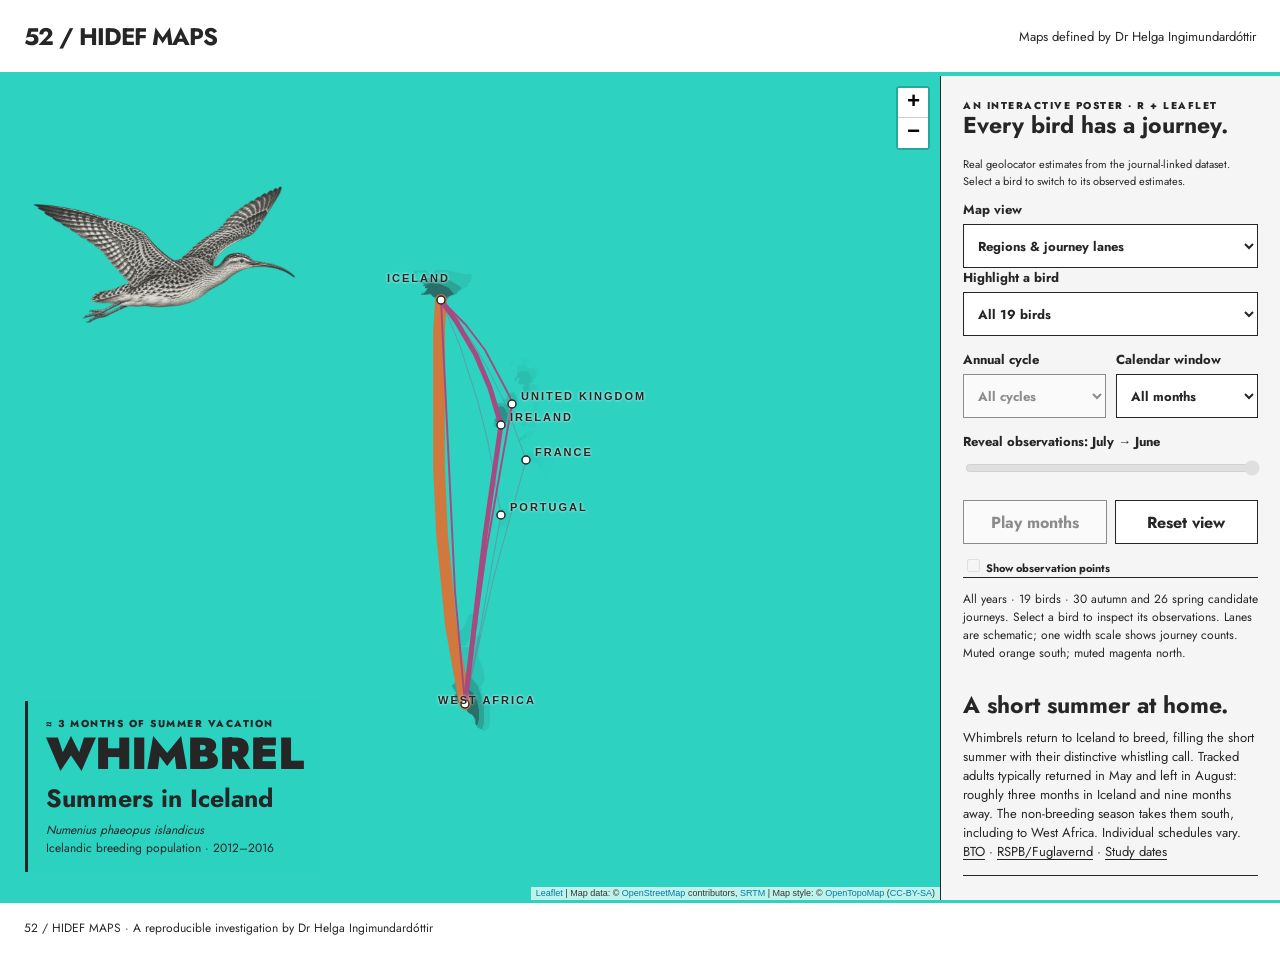
==== previews/spoi/index.html @ 941d55c8 "Add bilingual whimbrel posters with regional means and journey lanes" ====
<!DOCTYPE html>
<html>
<head>
<meta charset="utf-8" />
<title>Whimbrel · 52 / HIDEF MAPS</title>
<script>(function() {
  // If window.HTMLWidgets is already defined, then use it; otherwise create a
  // new object. This allows preceding code to set options that affect the
  // initialization process (though none currently exist).
  window.HTMLWidgets = window.HTMLWidgets || {};

  // See if we're running in a viewer pane. If not, we're in a web browser.
  var viewerMode = window.HTMLWidgets.viewerMode =
      /\bviewer_pane=1\b/.test(window.location);

  // See if we're running in Shiny mode. If not, it's a static document.
  // Note that static widgets can appear in both Shiny and static modes, but
  // obviously, Shiny widgets can only appear in Shiny apps/documents.
  var shinyMode = window.HTMLWidgets.shinyMode =
      typeof(window.Shiny) !== "undefined" && !!window.Shiny.outputBindings;

  // We can't count on jQuery being available, so we implement our own
  // version if necessary.
  function querySelectorAll(scope, selector) {
    if (typeof(jQuery) !== "undefined" && scope instanceof jQuery) {
      return scope.find(selector);
    }
    if (scope.querySelectorAll) {
      return scope.querySelectorAll(selector);
    }
  }

  function asArray(value) {
    if (value === null)
      return [];
    if ($.isArray(value))
      return value;
    return [value];
  }

  // Implement jQuery's extend
  function extend(target /*, ... */) {
    if (arguments.length == 1) {
      return target;
    }
    for (var i = 1; i < arguments.length; i++) {
      var source = arguments[i];
      for (var prop in source) {
        if (source.hasOwnProperty(prop)) {
          target[prop] = source[prop];
        }
      }
    }
    return target;
  }

  // IE8 doesn't support Array.forEach.
  function forEach(values, callback, thisArg) {
    if (values.forEach) {
      values.forEach(callback, thisArg);
    } else {
      for (var i = 0; i < values.length; i++) {
        callback.call(thisArg, values[i], i, values);
      }
    }
  }

  // Replaces the specified method with the return value of funcSource.
  //
  // Note that funcSource should not BE the new method, it should be a function
  // that RETURNS the new method. funcSource receives a single argument that is
  // the overridden method, it can be called from the new method. The overridden
  // method can be called like a regular function, it has the target permanently
  // bound to it so "this" will work correctly.
  function overrideMethod(target, methodName, funcSource) {
    var superFunc = target[methodName] || function() {};
    var superFuncBound = function() {
      return superFunc.apply(target, arguments);
    };
    target[methodName] = funcSource(superFuncBound);
  }

  // Add a method to delegator that, when invoked, calls
  // delegatee.methodName. If there is no such method on
  // the delegatee, but there was one on delegator before
  // delegateMethod was called, then the original version
  // is invoked instead.
  // For example:
  //
  // var a = {
  //   method1: function() { console.log('a1'); }
  //   method2: function() { console.log('a2'); }
  // };
  // var b = {
  //   method1: function() { console.log('b1'); }
  // };
  // delegateMethod(a, b, "method1");
  // delegateMethod(a, b, "method2");
  // a.method1();
  // a.method2();
  //
  // The output would be "b1", "a2".
  function delegateMethod(delegator, delegatee, methodName) {
    var inherited = delegator[methodName];
    delegator[methodName] = function() {
      var target = delegatee;
      var method = delegatee[methodName];

      // The method doesn't exist on the delegatee. Instead,
      // call the method on the delegator, if it exists.
      if (!method) {
        target = delegator;
        method = inherited;
      }

      if (method) {
        return method.apply(target, arguments);
      }
    };
  }

  // Implement a vague facsimilie of jQuery's data method
  function elementData(el, name, value) {
    if (arguments.length == 2) {
      return el["htmlwidget_data_" + name];
    } else if (arguments.length == 3) {
      el["htmlwidget_data_" + name] = value;
      return el;
    } else {
      throw new Error("Wrong number of arguments for elementData: " +
        arguments.length);
    }
  }

  // http://stackoverflow.com/questions/3446170/escape-string-for-use-in-javascript-regex
  function escapeRegExp(str) {
    return str.replace(/[\-\[\]\/\{\}\(\)\*\+\?\.\\\^\$\|]/g, "\\$&");
  }

  function hasClass(el, className) {
    var re = new RegExp("\\b" + escapeRegExp(className) + "\\b");
    return re.test(el.className);
  }

  // elements - array (or array-like object) of HTML elements
  // className - class name to test for
  // include - if true, only return elements with given className;
  //   if false, only return elements *without* given className
  function filterByClass(elements, className, include) {
    var results = [];
    for (var i = 0; i < elements.length; i++) {
      if (hasClass(elements[i], className) == include)
        results.push(elements[i]);
    }
    return results;
  }

  function on(obj, eventName, func) {
    if (obj.addEventListener) {
      obj.addEventListener(eventName, func, false);
    } else if (obj.attachEvent) {
      obj.attachEvent(eventName, func);
    }
  }

  function off(obj, eventName, func) {
    if (obj.removeEventListener)
      obj.removeEventListener(eventName, func, false);
    else if (obj.detachEvent) {
      obj.detachEvent(eventName, func);
    }
  }

  // Translate array of values to top/right/bottom/left, as usual with
  // the "padding" CSS property
  // https://developer.mozilla.org/en-US/docs/Web/CSS/padding
  function unpackPadding(value) {
    if (typeof(value) === "number")
      value = [value];
    if (value.length === 1) {
      return {top: value[0], right: value[0], bottom: value[0], left: value[0]};
    }
    if (value.length === 2) {
      return {top: value[0], right: value[1], bottom: value[0], left: value[1]};
    }
    if (value.length === 3) {
      return {top: value[0], right: value[1], bottom: value[2], left: value[1]};
    }
    if (value.length === 4) {
      return {top: value[0], right: value[1], bottom: value[2], left: value[3]};
    }
  }

  // Convert an unpacked padding object to a CSS value
  function paddingToCss(paddingObj) {
    return paddingObj.top + "px " + paddingObj.right + "px " + paddingObj.bottom + "px " + paddingObj.left + "px";
  }

  // Makes a number suitable for CSS
  function px(x) {
    if (typeof(x) === "number")
      return x + "px";
    else
      return x;
  }

  // Retrieves runtime widget sizing information for an element.
  // The return value is either null, or an object with fill, padding,
  // defaultWidth, defaultHeight fields.
  function sizingPolicy(el) {
    var sizingEl = document.querySelector("script[data-for='" + el.id + "'][type='application/htmlwidget-sizing']");
    if (!sizingEl)
      return null;
    var sp = JSON.parse(sizingEl.textContent || sizingEl.text || "{}");
    if (viewerMode) {
      return sp.viewer;
    } else {
      return sp.browser;
    }
  }

  // @param tasks Array of strings (or falsy value, in which case no-op).
  //   Each element must be a valid JavaScript expression that yields a
  //   function. Or, can be an array of objects with "code" and "data"
  //   properties; in this case, the "code" property should be a string
  //   of JS that's an expr that yields a function, and "data" should be
  //   an object that will be added as an additional argument when that
  //   function is called.
  // @param target The object that will be "this" for each function
  //   execution.
  // @param args Array of arguments to be passed to the functions. (The
  //   same arguments will be passed to all functions.)
  function evalAndRun(tasks, target, args) {
    if (tasks) {
      forEach(tasks, function(task) {
        var theseArgs = args;
        if (typeof(task) === "object") {
          theseArgs = theseArgs.concat([task.data]);
          task = task.code;
        }
        var taskFunc = tryEval(task);
        if (typeof(taskFunc) !== "function") {
          throw new Error("Task must be a function! Source:\n" + task);
        }
        taskFunc.apply(target, theseArgs);
      });
    }
  }

  // Attempt eval() both with and without enclosing in parentheses.
  // Note that enclosing coerces a function declaration into
  // an expression that eval() can parse
  // (otherwise, a SyntaxError is thrown)
  function tryEval(code) {
    var result = null;
    try {
      result = eval("(" + code + ")");
    } catch(error) {
      if (!(error instanceof SyntaxError)) {
        throw error;
      }
      try {
        result = eval(code);
      } catch(e) {
        if (e instanceof SyntaxError) {
          throw error;
        } else {
          throw e;
        }
      }
    }
    return result;
  }

  function initSizing(el) {
    var sizing = sizingPolicy(el);
    if (!sizing)
      return;

    var cel = document.getElementById("htmlwidget_container");
    if (!cel)
      return;

    if (typeof(sizing.padding) !== "undefined") {
      document.body.style.margin = "0";
      document.body.style.padding = paddingToCss(unpackPadding(sizing.padding));
    }

    if (sizing.fill) {
      document.body.style.overflow = "hidden";
      document.body.style.width = "100%";
      document.body.style.height = "100%";
      document.documentElement.style.width = "100%";
      document.documentElement.style.height = "100%";
      cel.style.position = "absolute";
      var pad = unpackPadding(sizing.padding);
      cel.style.top = pad.top + "px";
      cel.style.right = pad.right + "px";
      cel.style.bottom = pad.bottom + "px";
      cel.style.left = pad.left + "px";
      el.style.width = "100%";
      el.style.height = "100%";

      return {
        getWidth: function() { return cel.getBoundingClientRect().width; },
        getHeight: function() { return cel.getBoundingClientRect().height; }
      };

    } else {
      el.style.width = px(sizing.width);
      el.style.height = px(sizing.height);

      return {
        getWidth: function() { return cel.getBoundingClientRect().width; },
        getHeight: function() { return cel.getBoundingClientRect().height; }
      };
    }
  }

  // Default implementations for methods
  var defaults = {
    find: function(scope) {
      return querySelectorAll(scope, "." + this.name);
    },
    renderError: function(el, err) {
      var $el = $(el);

      this.clearError(el);

      // Add all these error classes, as Shiny does
      var errClass = "shiny-output-error";
      if (err.type !== null) {
        // use the classes of the error condition as CSS class names
        errClass = errClass + " " + $.map(asArray(err.type), function(type) {
          return errClass + "-" + type;
        }).join(" ");
      }
      errClass = errClass + " htmlwidgets-error";

      // Is el inline or block? If inline or inline-block, just display:none it
      // and add an inline error.
      var display = $el.css("display");
      $el.data("restore-display-mode", display);

      if (display === "inline" || display === "inline-block") {
        $el.hide();
        if (err.message !== "") {
          var errorSpan = $("<span>").addClass(errClass);
          errorSpan.text(err.message);
          $el.after(errorSpan);
        }
      } else if (display === "block") {
        // If block, add an error just after the el, set visibility:none on the
        // el, and position the error to be on top of the el.
        // Mark it with a unique ID and CSS class so we can remove it later.
        $el.css("visibility", "hidden");
        if (err.message !== "") {
          var errorDiv = $("<div>").addClass(errClass).css("position", "absolute")
            .css("top", el.offsetTop)
            .css("left", el.offsetLeft)
            // setting width can push out the page size, forcing otherwise
            // unnecessary scrollbars to appear and making it impossible for
            // the element to shrink; so use max-width instead
            .css("maxWidth", el.offsetWidth)
            .css("height", el.offsetHeight);
          errorDiv.text(err.message);
          $el.after(errorDiv);

          // Really dumb way to keep the size/position of the error in sync with
          // the parent element as the window is resized or whatever.
          var intId = setInterval(function() {
            if (!errorDiv[0].parentElement) {
              clearInterval(intId);
              return;
            }
            errorDiv
              .css("top", el.offsetTop)
              .css("left", el.offsetLeft)
              .css("maxWidth", el.offsetWidth)
              .css("height", el.offsetHeight);
          }, 500);
        }
      }
    },
    clearError: function(el) {
      var $el = $(el);
      var display = $el.data("restore-display-mode");
      $el.data("restore-display-mode", null);

      if (display === "inline" || display === "inline-block") {
        if (display)
          $el.css("display", display);
        $(el.nextSibling).filter(".htmlwidgets-error").remove();
      } else if (display === "block"){
        $el.css("visibility", "inherit");
        $(el.nextSibling).filter(".htmlwidgets-error").remove();
      }
    },
    sizing: {}
  };

  // Called by widget bindings to register a new type of widget. The definition
  // object can contain the following properties:
  // - name (required) - A string indicating the binding name, which will be
  //   used by default as the CSS classname to look for.
  // - initialize (optional) - A function(el) that will be called once per
  //   widget element; if a value is returned, it will be passed as the third
  //   value to renderValue.
  // - renderValue (required) - A function(el, data, initValue) that will be
  //   called with data. Static contexts will cause this to be called once per
  //   element; Shiny apps will cause this to be called multiple times per
  //   element, as the data changes.
  window.HTMLWidgets.widget = function(definition) {
    if (!definition.name) {
      throw new Error("Widget must have a name");
    }
    if (!definition.type) {
      throw new Error("Widget must have a type");
    }
    // Currently we only support output widgets
    if (definition.type !== "output") {
      throw new Error("Unrecognized widget type '" + definition.type + "'");
    }
    // TODO: Verify that .name is a valid CSS classname

    // Support new-style instance-bound definitions. Old-style class-bound
    // definitions have one widget "object" per widget per type/class of
    // widget; the renderValue and resize methods on such widget objects
    // take el and instance arguments, because the widget object can't
    // store them. New-style instance-bound definitions have one widget
    // object per widget instance; the definition that's passed in doesn't
    // provide renderValue or resize methods at all, just the single method
    //   factory(el, width, height)
    // which returns an object that has renderValue(x) and resize(w, h).
    // This enables a far more natural programming style for the widget
    // author, who can store per-instance state using either OO-style
    // instance fields or functional-style closure variables (I guess this
    // is in contrast to what can only be called C-style pseudo-OO which is
    // what we required before).
    if (definition.factory) {
      definition = createLegacyDefinitionAdapter(definition);
    }

    if (!definition.renderValue) {
      throw new Error("Widget must have a renderValue function");
    }

    // For static rendering (non-Shiny), use a simple widget registration
    // scheme. We also use this scheme for Shiny apps/documents that also
    // contain static widgets.
    window.HTMLWidgets.widgets = window.HTMLWidgets.widgets || [];
    // Merge defaults into the definition; don't mutate the original definition.
    var staticBinding = extend({}, defaults, definition);
    overrideMethod(staticBinding, "find", function(superfunc) {
      return function(scope) {
        var results = superfunc(scope);
        // Filter out Shiny outputs, we only want the static kind
        return filterByClass(results, "html-widget-output", false);
      };
    });
    window.HTMLWidgets.widgets.push(staticBinding);

    if (shinyMode) {
      // Shiny is running. Register the definition with an output binding.
      // The definition itself will not be the output binding, instead
      // we will make an output binding object that delegates to the
      // definition. This is because we foolishly used the same method
      // name (renderValue) for htmlwidgets definition and Shiny bindings
      // but they actually have quite different semantics (the Shiny
      // bindings receive data that includes lots of metadata that it
      // strips off before calling htmlwidgets renderValue). We can't
      // just ignore the difference because in some widgets it's helpful
      // to call this.renderValue() from inside of resize(), and if
      // we're not delegating, then that call will go to the Shiny
      // version instead of the htmlwidgets version.

      // Merge defaults with definition, without mutating either.
      var bindingDef = extend({}, defaults, definition);

      // This object will be our actual Shiny binding.
      var shinyBinding = new Shiny.OutputBinding();

      // With a few exceptions, we'll want to simply use the bindingDef's
      // version of methods if they are available, otherwise fall back to
      // Shiny's defaults. NOTE: If Shiny's output bindings gain additional
      // methods in the future, and we want them to be overrideable by
      // HTMLWidget binding definitions, then we'll need to add them to this
      // list.
      delegateMethod(shinyBinding, bindingDef, "getId");
      delegateMethod(shinyBinding, bindingDef, "onValueChange");
      delegateMethod(shinyBinding, bindingDef, "onValueError");
      delegateMethod(shinyBinding, bindingDef, "renderError");
      delegateMethod(shinyBinding, bindingDef, "clearError");
      delegateMethod(shinyBinding, bindingDef, "showProgress");

      // The find, renderValue, and resize are handled differently, because we
      // want to actually decorate the behavior of the bindingDef methods.

      shinyBinding.find = function(scope) {
        var results = bindingDef.find(scope);

        // Only return elements that are Shiny outputs, not static ones
        var dynamicResults = results.filter(".html-widget-output");

        // It's possible that whatever caused Shiny to think there might be
        // new dynamic outputs, also caused there to be new static outputs.
        // Since there might be lots of different htmlwidgets bindings, we
        // schedule execution for later--no need to staticRender multiple
        // times.
        if (results.length !== dynamicResults.length)
          scheduleStaticRender();

        return dynamicResults;
      };

      // Wrap renderValue to handle initialization, which unfortunately isn't
      // supported natively by Shiny at the time of this writing.

      shinyBinding.renderValue = function(el, data) {
        Shiny.renderDependencies(data.deps);
        // Resolve strings marked as javascript literals to objects
        if (!(data.evals instanceof Array)) data.evals = [data.evals];
        for (var i = 0; data.evals && i < data.evals.length; i++) {
          window.HTMLWidgets.evaluateStringMember(data.x, data.evals[i]);
        }
        if (!bindingDef.renderOnNullValue) {
          if (data.x === null) {
            el.style.visibility = "hidden";
            return;
          } else {
            el.style.visibility = "inherit";
          }
        }
        if (!elementData(el, "initialized")) {
          initSizing(el);

          elementData(el, "initialized", true);
          if (bindingDef.initialize) {
            var rect = el.getBoundingClientRect();
            var result = bindingDef.initialize(el, rect.width, rect.height);
            elementData(el, "init_result", result);
          }
        }
        bindingDef.renderValue(el, data.x, elementData(el, "init_result"));
        evalAndRun(data.jsHooks.render, elementData(el, "init_result"), [el, data.x]);
      };

      // Only override resize if bindingDef implements it
      if (bindingDef.resize) {
        shinyBinding.resize = function(el, width, height) {
          // Shiny can call resize before initialize/renderValue have been
          // called, which doesn't make sense for widgets.
          if (elementData(el, "initialized")) {
            bindingDef.resize(el, width, height, elementData(el, "init_result"));
          }
        };
      }

      Shiny.outputBindings.register(shinyBinding, bindingDef.name);
    }
  };

  var scheduleStaticRenderTimerId = null;
  function scheduleStaticRender() {
    if (!scheduleStaticRenderTimerId) {
      scheduleStaticRenderTimerId = setTimeout(function() {
        scheduleStaticRenderTimerId = null;
        window.HTMLWidgets.staticRender();
      }, 1);
    }
  }

  // Render static widgets after the document finishes loading
  // Statically render all elements that are of this widget's class
  window.HTMLWidgets.staticRender = function() {
    var bindings = window.HTMLWidgets.widgets || [];
    forEach(bindings, function(binding) {
      var matches = binding.find(document.documentElement);
      forEach(matches, function(el) {
        var sizeObj = initSizing(el, binding);

        var getSize = function(el) {
          if (sizeObj) {
            return {w: sizeObj.getWidth(), h: sizeObj.getHeight()}
          } else {
            var rect = el.getBoundingClientRect();
            return {w: rect.width, h: rect.height}
          }
        };

        if (hasClass(el, "html-widget-static-bound"))
          return;
        el.className = el.className + " html-widget-static-bound";

        var initResult;
        if (binding.initialize) {
          var size = getSize(el);
          initResult = binding.initialize(el, size.w, size.h);
          elementData(el, "init_result", initResult);
        }

        if (binding.resize) {
          var lastSize = getSize(el);
          var resizeHandler = function(e) {
            var size = getSize(el);
            if (size.w === 0 && size.h === 0)
              return;
            if (size.w === lastSize.w && size.h === lastSize.h)
              return;
            lastSize = size;
            binding.resize(el, size.w, size.h, initResult);
          };

          on(window, "resize", resizeHandler);

          // This is needed for cases where we're running in a Shiny
          // app, but the widget itself is not a Shiny output, but
          // rather a simple static widget. One example of this is
          // an rmarkdown document that has runtime:shiny and widget
          // that isn't in a render function. Shiny only knows to
          // call resize handlers for Shiny outputs, not for static
          // widgets, so we do it ourselves.
          if (window.jQuery) {
            window.jQuery(document).on(
              "shown.htmlwidgets shown.bs.tab.htmlwidgets shown.bs.collapse.htmlwidgets",
              resizeHandler
            );
            window.jQuery(document).on(
              "hidden.htmlwidgets hidden.bs.tab.htmlwidgets hidden.bs.collapse.htmlwidgets",
              resizeHandler
            );
          }

          // This is needed for the specific case of ioslides, which
          // flips slides between display:none and display:block.
          // Ideally we would not have to have ioslide-specific code
          // here, but rather have ioslides raise a generic event,
          // but the rmarkdown package just went to CRAN so the
          // window to getting that fixed may be long.
          if (window.addEventListener) {
            // It's OK to limit this to window.addEventListener
            // browsers because ioslides itself only supports
            // such browsers.
            on(document, "slideenter", resizeHandler);
            on(document, "slideleave", resizeHandler);
          }
        }

        var scriptData = document.querySelector("script[data-for='" + el.id + "'][type='application/json']");
        if (scriptData) {
          var data = JSON.parse(scriptData.textContent || scriptData.text);
          // Resolve strings marked as javascript literals to objects
          if (!(data.evals instanceof Array)) data.evals = [data.evals];
          for (var k = 0; data.evals && k < data.evals.length; k++) {
            window.HTMLWidgets.evaluateStringMember(data.x, data.evals[k]);
          }
          binding.renderValue(el, data.x, initResult);
          evalAndRun(data.jsHooks.render, initResult, [el, data.x]);
        }
      });
    });

    invokePostRenderHandlers();
  }


  function has_jQuery3() {
    if (!window.jQuery) {
      return false;
    }
    var $version = window.jQuery.fn.jquery;
    var $major_version = parseInt($version.split(".")[0]);
    return $major_version >= 3;
  }

  /*
  / Shiny 1.4 bumped jQuery from 1.x to 3.x which means jQuery's
  / on-ready handler (i.e., $(fn)) is now asyncronous (i.e., it now
  / really means $(setTimeout(fn)).
  / https://jquery.com/upgrade-guide/3.0/#breaking-change-document-ready-handlers-are-now-asynchronous
  /
  / Since Shiny uses $() to schedule initShiny, shiny>=1.4 calls initShiny
  / one tick later than it did before, which means staticRender() is
  / called renderValue() earlier than (advanced) widget authors might be expecting.
  / https://github.com/rstudio/shiny/issues/2630
  /
  / For a concrete example, leaflet has some methods (e.g., updateBounds)
  / which reference Shiny methods registered in initShiny (e.g., setInputValue).
  / Since leaflet is privy to this life-cycle, it knows to use setTimeout() to
  / delay execution of those methods (until Shiny methods are ready)
  / https://github.com/rstudio/leaflet/blob/18ec981/javascript/src/index.js#L266-L268
  /
  / Ideally widget authors wouldn't need to use this setTimeout() hack that
  / leaflet uses to call Shiny methods on a staticRender(). In the long run,
  / the logic initShiny should be broken up so that method registration happens
  / right away, but binding happens later.
  */
  function maybeStaticRenderLater() {
    if (shinyMode && has_jQuery3()) {
      window.jQuery(window.HTMLWidgets.staticRender);
    } else {
      window.HTMLWidgets.staticRender();
    }
  }

  if (document.addEventListener) {
    document.addEventListener("DOMContentLoaded", function() {
      document.removeEventListener("DOMContentLoaded", arguments.callee, false);
      maybeStaticRenderLater();
    }, false);
  } else if (document.attachEvent) {
    document.attachEvent("onreadystatechange", function() {
      if (document.readyState === "complete") {
        document.detachEvent("onreadystatechange", arguments.callee);
        maybeStaticRenderLater();
      }
    });
  }


  window.HTMLWidgets.getAttachmentUrl = function(depname, key) {
    // If no key, default to the first item
    if (typeof(key) === "undefined")
      key = 1;

    var link = document.getElementById(depname + "-" + key + "-attachment");
    if (!link) {
      throw new Error("Attachment " + depname + "/" + key + " not found in document");
    }
    return link.getAttribute("href");
  };

  window.HTMLWidgets.dataframeToD3 = function(df) {
    var names = [];
    var length;
    for (var name in df) {
        if (df.hasOwnProperty(name))
            names.push(name);
        if (typeof(df[name]) !== "object" || typeof(df[name].length) === "undefined") {
            throw new Error("All fields must be arrays");
        } else if (typeof(length) !== "undefined" && length !== df[name].length) {
            throw new Error("All fields must be arrays of the same length");
        }
        length = df[name].length;
    }
    var results = [];
    var item;
    for (var row = 0; row < length; row++) {
        item = {};
        for (var col = 0; col < names.length; col++) {
            item[names[col]] = df[names[col]][row];
        }
        results.push(item);
    }
    return results;
  };

  window.HTMLWidgets.transposeArray2D = function(array) {
      if (array.length === 0) return array;
      var newArray = array[0].map(function(col, i) {
          return array.map(function(row) {
              return row[i]
          })
      });
      return newArray;
  };
  // Split value at splitChar, but allow splitChar to be escaped
  // using escapeChar. Any other characters escaped by escapeChar
  // will be included as usual (including escapeChar itself).
  function splitWithEscape(value, splitChar, escapeChar) {
    var results = [];
    var escapeMode = false;
    var currentResult = "";
    for (var pos = 0; pos < value.length; pos++) {
      if (!escapeMode) {
        if (value[pos] === splitChar) {
          results.push(currentResult);
          currentResult = "";
        } else if (value[pos] === escapeChar) {
          escapeMode = true;
        } else {
          currentResult += value[pos];
        }
      } else {
        currentResult += value[pos];
        escapeMode = false;
      }
    }
    if (currentResult !== "") {
      results.push(currentResult);
    }
    return results;
  }
  // Function authored by Yihui/JJ Allaire
  window.HTMLWidgets.evaluateStringMember = function(o, member) {
    var parts = splitWithEscape(member, '.', '\\');
    for (var i = 0, l = parts.length; i < l; i++) {
      var part = parts[i];
      // part may be a character or 'numeric' member name
      if (o !== null && typeof o === "object" && part in o) {
        if (i == (l - 1)) { // if we are at the end of the line then evalulate
          if (typeof o[part] === "string")
            o[part] = tryEval(o[part]);
        } else { // otherwise continue to next embedded object
          o = o[part];
        }
      }
    }
  };

  // Retrieve the HTMLWidget instance (i.e. the return value of an
  // HTMLWidget binding's initialize() or factory() function)
  // associated with an element, or null if none.
  window.HTMLWidgets.getInstance = function(el) {
    return elementData(el, "init_result");
  };

  // Finds the first element in the scope that matches the selector,
  // and returns the HTMLWidget instance (i.e. the return value of
  // an HTMLWidget binding's initialize() or factory() function)
  // associated with that element, if any. If no element matches the
  // selector, or the first matching element has no HTMLWidget
  // instance associated with it, then null is returned.
  //
  // The scope argument is optional, and defaults to window.document.
  window.HTMLWidgets.find = function(scope, selector) {
    if (arguments.length == 1) {
      selector = scope;
      scope = document;
    }

    var el = scope.querySelector(selector);
    if (el === null) {
      return null;
    } else {
      return window.HTMLWidgets.getInstance(el);
    }
  };

  // Finds all elements in the scope that match the selector, and
  // returns the HTMLWidget instances (i.e. the return values of
  // an HTMLWidget binding's initialize() or factory() function)
  // associated with the elements, in an array. If elements that
  // match the selector don't have an associated HTMLWidget
  // instance, the returned array will contain nulls.
  //
  // The scope argument is optional, and defaults to window.document.
  window.HTMLWidgets.findAll = function(scope, selector) {
    if (arguments.length == 1) {
      selector = scope;
      scope = document;
    }

    var nodes = scope.querySelectorAll(selector);
    var results = [];
    for (var i = 0; i < nodes.length; i++) {
      results.push(window.HTMLWidgets.getInstance(nodes[i]));
    }
    return results;
  };

  var postRenderHandlers = [];
  function invokePostRenderHandlers() {
    while (postRenderHandlers.length) {
      var handler = postRenderHandlers.shift();
      if (handler) {
        handler();
      }
    }
  }

  // Register the given callback function to be invoked after the
  // next time static widgets are rendered.
  window.HTMLWidgets.addPostRenderHandler = function(callback) {
    postRenderHandlers.push(callback);
  };

  // Takes a new-style instance-bound definition, and returns an
  // old-style class-bound definition. This saves us from having
  // to rewrite all the logic in this file to accomodate both
  // types of definitions.
  function createLegacyDefinitionAdapter(defn) {
    var result = {
      name: defn.name,
      type: defn.type,
      initialize: function(el, width, height) {
        return defn.factory(el, width, height);
      },
      renderValue: function(el, x, instance) {
        return instance.renderValue(x);
      },
      resize: function(el, width, height, instance) {
        return instance.resize(width, height);
      }
    };

    if (defn.find)
      result.find = defn.find;
    if (defn.renderError)
      result.renderError = defn.renderError;
    if (defn.clearError)
      result.clearError = defn.clearError;

    return result;
  }
})();
</script>
<script>/*! jQuery v3.6.0 | (c) OpenJS Foundation and other contributors | jquery.org/license */
!function(e,t){"use strict";"object"==typeof module&&"object"==typeof module.exports?module.exports=e.document?t(e,!0):function(e){if(!e.document)throw new Error("jQuery requires a window with a document");return t(e)}:t(e)}("undefined"!=typeof window?window:this,function(C,e){"use strict";var t=[],r=Object.getPrototypeOf,s=t.slice,g=t.flat?function(e){return t.flat.call(e)}:function(e){return t.concat.apply([],e)},u=t.push,i=t.indexOf,n={},o=n.toString,v=n.hasOwnProperty,a=v.toString,l=a.call(Object),y={},m=function(e){return"function"==typeof e&&"number"!=typeof e.nodeType&&"function"!=typeof e.item},x=function(e){return null!=e&&e===e.window},E=C.document,c={type:!0,src:!0,nonce:!0,noModule:!0};function b(e,t,n){var r,i,o=(n=n||E).createElement("script");if(o.text=e,t)for(r in c)(i=t[r]||t.getAttribute&&t.getAttribute(r))&&o.setAttribute(r,i);n.head.appendChild(o).parentNode.removeChild(o)}function w(e){return null==e?e+"":"object"==typeof e||"function"==typeof e?n[o.call(e)]||"object":typeof e}var f="3.6.0",S=function(e,t){return new S.fn.init(e,t)};function p(e){var t=!!e&&"length"in e&&e.length,n=w(e);return!m(e)&&!x(e)&&("array"===n||0===t||"number"==typeof t&&0<t&&t-1 in e)}S.fn=S.prototype={jquery:f,constructor:S,length:0,toArray:function(){return s.call(this)},get:function(e){return null==e?s.call(this):e<0?this[e+this.length]:this[e]},pushStack:function(e){var t=S.merge(this.constructor(),e);return t.prevObject=this,t},each:function(e){return S.each(this,e)},map:function(n){return this.pushStack(S.map(this,function(e,t){return n.call(e,t,e)}))},slice:function(){return this.pushStack(s.apply(this,arguments))},first:function(){return this.eq(0)},last:function(){return this.eq(-1)},even:function(){return this.pushStack(S.grep(this,function(e,t){return(t+1)%2}))},odd:function(){return this.pushStack(S.grep(this,function(e,t){return t%2}))},eq:function(e){var t=this.length,n=+e+(e<0?t:0);return this.pushStack(0<=n&&n<t?[this[n]]:[])},end:function(){return this.prevObject||this.constructor()},push:u,sort:t.sort,splice:t.splice},S.extend=S.fn.extend=function(){var e,t,n,r,i,o,a=arguments[0]||{},s=1,u=arguments.length,l=!1;for("boolean"==typeof a&&(l=a,a=arguments[s]||{},s++),"object"==typeof a||m(a)||(a={}),s===u&&(a=this,s--);s<u;s++)if(null!=(e=arguments[s]))for(t in e)r=e[t],"__proto__"!==t&&a!==r&&(l&&r&&(S.isPlainObject(r)||(i=Array.isArray(r)))?(n=a[t],o=i&&!Array.isArray(n)?[]:i||S.isPlainObject(n)?n:{},i=!1,a[t]=S.extend(l,o,r)):void 0!==r&&(a[t]=r));return a},S.extend({expando:"jQuery"+(f+Math.random()).replace(/\D/g,""),isReady:!0,error:function(e){throw new Error(e)},noop:function(){},isPlainObject:function(e){var t,n;return!(!e||"[object Object]"!==o.call(e))&&(!(t=r(e))||"function"==typeof(n=v.call(t,"constructor")&&t.constructor)&&a.call(n)===l)},isEmptyObject:function(e){var t;for(t in e)return!1;return!0},globalEval:function(e,t,n){b(e,{nonce:t&&t.nonce},n)},each:function(e,t){var n,r=0;if(p(e)){for(n=e.length;r<n;r++)if(!1===t.call(e[r],r,e[r]))break}else for(r in e)if(!1===t.call(e[r],r,e[r]))break;return e},makeArray:function(e,t){var n=t||[];return null!=e&&(p(Object(e))?S.merge(n,"string"==typeof e?[e]:e):u.call(n,e)),n},inArray:function(e,t,n){return null==t?-1:i.call(t,e,n)},merge:function(e,t){for(var n=+t.length,r=0,i=e.length;r<n;r++)e[i++]=t[r];return e.length=i,e},grep:function(e,t,n){for(var r=[],i=0,o=e.length,a=!n;i<o;i++)!t(e[i],i)!==a&&r.push(e[i]);return r},map:function(e,t,n){var r,i,o=0,a=[];if(p(e))for(r=e.length;o<r;o++)null!=(i=t(e[o],o,n))&&a.push(i);else for(o in e)null!=(i=t(e[o],o,n))&&a.push(i);return g(a)},guid:1,support:y}),"function"==typeof Symbol&&(S.fn[Symbol.iterator]=t[Symbol.iterator]),S.each("Boolean Number String Function Array Date RegExp Object Error Symbol".split(" "),function(e,t){n["[object "+t+"]"]=t.toLowerCase()});var d=function(n){var e,d,b,o,i,h,f,g,w,u,l,T,C,a,E,v,s,c,y,S="sizzle"+1*new Date,p=n.document,k=0,r=0,m=ue(),x=ue(),A=ue(),N=ue(),j=function(e,t){return e===t&&(l=!0),0},D={}.hasOwnProperty,t=[],q=t.pop,L=t.push,H=t.push,O=t.slice,P=function(e,t){for(var n=0,r=e.length;n<r;n++)if(e[n]===t)return n;return-1},R="checked|selected|async|autofocus|autoplay|controls|defer|disabled|hidden|ismap|loop|multiple|open|readonly|required|scoped",M="[\\x20\\t\\r\\n\\f]",I="(?:\\\\[\\da-fA-F]{1,6}"+M+"?|\\\\[^\\r\\n\\f]|[\\w-]|[^\0-\\x7f])+",W="\\["+M+"*("+I+")(?:"+M+"*([*^$|!~]?=)"+M+"*(?:'((?:\\\\.|[^\\\\'])*)'|\"((?:\\\\.|[^\\\\\"])*)\"|("+I+"))|)"+M+"*\\]",F=":("+I+")(?:\\((('((?:\\\\.|[^\\\\'])*)'|\"((?:\\\\.|[^\\\\\"])*)\")|((?:\\\\.|[^\\\\()[\\]]|"+W+")*)|.*)\\)|)",B=new RegExp(M+"+","g"),$=new RegExp("^"+M+"+|((?:^|[^\\\\])(?:\\\\.)*)"+M+"+$","g"),_=new RegExp("^"+M+"*,"+M+"*"),z=new RegExp("^"+M+"*([>+~]|"+M+")"+M+"*"),U=new RegExp(M+"|>"),X=new RegExp(F),V=new RegExp("^"+I+"$"),G={ID:new RegExp("^#("+I+")"),CLASS:new RegExp("^\\.("+I+")"),TAG:new RegExp("^("+I+"|[*])"),ATTR:new RegExp("^"+W),PSEUDO:new RegExp("^"+F),CHILD:new RegExp("^:(only|first|last|nth|nth-last)-(child|of-type)(?:\\("+M+"*(even|odd|(([+-]|)(\\d*)n|)"+M+"*(?:([+-]|)"+M+"*(\\d+)|))"+M+"*\\)|)","i"),bool:new RegExp("^(?:"+R+")$","i"),needsContext:new RegExp("^"+M+"*[>+~]|:(even|odd|eq|gt|lt|nth|first|last)(?:\\("+M+"*((?:-\\d)?\\d*)"+M+"*\\)|)(?=[^-]|$)","i")},Y=/HTML$/i,Q=/^(?:input|select|textarea|button)$/i,J=/^h\d$/i,K=/^[^{]+\{\s*\[native \w/,Z=/^(?:#([\w-]+)|(\w+)|\.([\w-]+))$/,ee=/[+~]/,te=new RegExp("\\\\[\\da-fA-F]{1,6}"+M+"?|\\\\([^\\r\\n\\f])","g"),ne=function(e,t){var n="0x"+e.slice(1)-65536;return t||(n<0?String.fromCharCode(n+65536):String.fromCharCode(n>>10|55296,1023&n|56320))},re=/([\0-\x1f\x7f]|^-?\d)|^-$|[^\0-\x1f\x7f-\uFFFF\w-]/g,ie=function(e,t){return t?"\0"===e?"\ufffd":e.slice(0,-1)+"\\"+e.charCodeAt(e.length-1).toString(16)+" ":"\\"+e},oe=function(){T()},ae=be(function(e){return!0===e.disabled&&"fieldset"===e.nodeName.toLowerCase()},{dir:"parentNode",next:"legend"});try{H.apply(t=O.call(p.childNodes),p.childNodes),t[p.childNodes.length].nodeType}catch(e){H={apply:t.length?function(e,t){L.apply(e,O.call(t))}:function(e,t){var n=e.length,r=0;while(e[n++]=t[r++]);e.length=n-1}}}function se(t,e,n,r){var i,o,a,s,u,l,c,f=e&&e.ownerDocument,p=e?e.nodeType:9;if(n=n||[],"string"!=typeof t||!t||1!==p&&9!==p&&11!==p)return n;if(!r&&(T(e),e=e||C,E)){if(11!==p&&(u=Z.exec(t)))if(i=u[1]){if(9===p){if(!(a=e.getElementById(i)))return n;if(a.id===i)return n.push(a),n}else if(f&&(a=f.getElementById(i))&&y(e,a)&&a.id===i)return n.push(a),n}else{if(u[2])return H.apply(n,e.getElementsByTagName(t)),n;if((i=u[3])&&d.getElementsByClassName&&e.getElementsByClassName)return H.apply(n,e.getElementsByClassName(i)),n}if(d.qsa&&!N[t+" "]&&(!v||!v.test(t))&&(1!==p||"object"!==e.nodeName.toLowerCase())){if(c=t,f=e,1===p&&(U.test(t)||z.test(t))){(f=ee.test(t)&&ye(e.parentNode)||e)===e&&d.scope||((s=e.getAttribute("id"))?s=s.replace(re,ie):e.setAttribute("id",s=S)),o=(l=h(t)).length;while(o--)l[o]=(s?"#"+s:":scope")+" "+xe(l[o]);c=l.join(",")}try{return H.apply(n,f.querySelectorAll(c)),n}catch(e){N(t,!0)}finally{s===S&&e.removeAttribute("id")}}}return g(t.replace($,"$1"),e,n,r)}function ue(){var r=[];return function e(t,n){return r.push(t+" ")>b.cacheLength&&delete e[r.shift()],e[t+" "]=n}}function le(e){return e[S]=!0,e}function ce(e){var t=C.createElement("fieldset");try{return!!e(t)}catch(e){return!1}finally{t.parentNode&&t.parentNode.removeChild(t),t=null}}function fe(e,t){var n=e.split("|"),r=n.length;while(r--)b.attrHandle[n[r]]=t}function pe(e,t){var n=t&&e,r=n&&1===e.nodeType&&1===t.nodeType&&e.sourceIndex-t.sourceIndex;if(r)return r;if(n)while(n=n.nextSibling)if(n===t)return-1;return e?1:-1}function de(t){return function(e){return"input"===e.nodeName.toLowerCase()&&e.type===t}}function he(n){return function(e){var t=e.nodeName.toLowerCase();return("input"===t||"button"===t)&&e.type===n}}function ge(t){return function(e){return"form"in e?e.parentNode&&!1===e.disabled?"label"in e?"label"in e.parentNode?e.parentNode.disabled===t:e.disabled===t:e.isDisabled===t||e.isDisabled!==!t&&ae(e)===t:e.disabled===t:"label"in e&&e.disabled===t}}function ve(a){return le(function(o){return o=+o,le(function(e,t){var n,r=a([],e.length,o),i=r.length;while(i--)e[n=r[i]]&&(e[n]=!(t[n]=e[n]))})})}function ye(e){return e&&"undefined"!=typeof e.getElementsByTagName&&e}for(e in d=se.support={},i=se.isXML=function(e){var t=e&&e.namespaceURI,n=e&&(e.ownerDocument||e).documentElement;return!Y.test(t||n&&n.nodeName||"HTML")},T=se.setDocument=function(e){var t,n,r=e?e.ownerDocument||e:p;return r!=C&&9===r.nodeType&&r.documentElement&&(a=(C=r).documentElement,E=!i(C),p!=C&&(n=C.defaultView)&&n.top!==n&&(n.addEventListener?n.addEventListener("unload",oe,!1):n.attachEvent&&n.attachEvent("onunload",oe)),d.scope=ce(function(e){return a.appendChild(e).appendChild(C.createElement("div")),"undefined"!=typeof e.querySelectorAll&&!e.querySelectorAll(":scope fieldset div").length}),d.attributes=ce(function(e){return e.className="i",!e.getAttribute("className")}),d.getElementsByTagName=ce(function(e){return e.appendChild(C.createComment("")),!e.getElementsByTagName("*").length}),d.getElementsByClassName=K.test(C.getElementsByClassName),d.getById=ce(function(e){return a.appendChild(e).id=S,!C.getElementsByName||!C.getElementsByName(S).length}),d.getById?(b.filter.ID=function(e){var t=e.replace(te,ne);return function(e){return e.getAttribute("id")===t}},b.find.ID=function(e,t){if("undefined"!=typeof t.getElementById&&E){var n=t.getElementById(e);return n?[n]:[]}}):(b.filter.ID=function(e){var n=e.replace(te,ne);return function(e){var t="undefined"!=typeof e.getAttributeNode&&e.getAttributeNode("id");return t&&t.value===n}},b.find.ID=function(e,t){if("undefined"!=typeof t.getElementById&&E){var n,r,i,o=t.getElementById(e);if(o){if((n=o.getAttributeNode("id"))&&n.value===e)return[o];i=t.getElementsByName(e),r=0;while(o=i[r++])if((n=o.getAttributeNode("id"))&&n.value===e)return[o]}return[]}}),b.find.TAG=d.getElementsByTagName?function(e,t){return"undefined"!=typeof t.getElementsByTagName?t.getElementsByTagName(e):d.qsa?t.querySelectorAll(e):void 0}:function(e,t){var n,r=[],i=0,o=t.getElementsByTagName(e);if("*"===e){while(n=o[i++])1===n.nodeType&&r.push(n);return r}return o},b.find.CLASS=d.getElementsByClassName&&function(e,t){if("undefined"!=typeof t.getElementsByClassName&&E)return t.getElementsByClassName(e)},s=[],v=[],(d.qsa=K.test(C.querySelectorAll))&&(ce(function(e){var t;a.appendChild(e).innerHTML="<a id='"+S+"'></a><select id='"+S+"-\r\\' msallowcapture=''><option selected=''></option></select>",e.querySelectorAll("[msallowcapture^='']").length&&v.push("[*^$]="+M+"*(?:''|\"\")"),e.querySelectorAll("[selected]").length||v.push("\\["+M+"*(?:value|"+R+")"),e.querySelectorAll("[id~="+S+"-]").length||v.push("~="),(t=C.createElement("input")).setAttribute("name",""),e.appendChild(t),e.querySelectorAll("[name='']").length||v.push("\\["+M+"*name"+M+"*="+M+"*(?:''|\"\")"),e.querySelectorAll(":checked").length||v.push(":checked"),e.querySelectorAll("a#"+S+"+*").length||v.push(".#.+[+~]"),e.querySelectorAll("\\\f"),v.push("[\\r\\n\\f]")}),ce(function(e){e.innerHTML="<a href='' disabled='disabled'></a><select disabled='disabled'><option/></select>";var t=C.createElement("input");t.setAttribute("type","hidden"),e.appendChild(t).setAttribute("name","D"),e.querySelectorAll("[name=d]").length&&v.push("name"+M+"*[*^$|!~]?="),2!==e.querySelectorAll(":enabled").length&&v.push(":enabled",":disabled"),a.appendChild(e).disabled=!0,2!==e.querySelectorAll(":disabled").length&&v.push(":enabled",":disabled"),e.querySelectorAll("*,:x"),v.push(",.*:")})),(d.matchesSelector=K.test(c=a.matches||a.webkitMatchesSelector||a.mozMatchesSelector||a.oMatchesSelector||a.msMatchesSelector))&&ce(function(e){d.disconnectedMatch=c.call(e,"*"),c.call(e,"[s!='']:x"),s.push("!=",F)}),v=v.length&&new RegExp(v.join("|")),s=s.length&&new RegExp(s.join("|")),t=K.test(a.compareDocumentPosition),y=t||K.test(a.contains)?function(e,t){var n=9===e.nodeType?e.documentElement:e,r=t&&t.parentNode;return e===r||!(!r||1!==r.nodeType||!(n.contains?n.contains(r):e.compareDocumentPosition&&16&e.compareDocumentPosition(r)))}:function(e,t){if(t)while(t=t.parentNode)if(t===e)return!0;return!1},j=t?function(e,t){if(e===t)return l=!0,0;var n=!e.compareDocumentPosition-!t.compareDocumentPosition;return n||(1&(n=(e.ownerDocument||e)==(t.ownerDocument||t)?e.compareDocumentPosition(t):1)||!d.sortDetached&&t.compareDocumentPosition(e)===n?e==C||e.ownerDocument==p&&y(p,e)?-1:t==C||t.ownerDocument==p&&y(p,t)?1:u?P(u,e)-P(u,t):0:4&n?-1:1)}:function(e,t){if(e===t)return l=!0,0;var n,r=0,i=e.parentNode,o=t.parentNode,a=[e],s=[t];if(!i||!o)return e==C?-1:t==C?1:i?-1:o?1:u?P(u,e)-P(u,t):0;if(i===o)return pe(e,t);n=e;while(n=n.parentNode)a.unshift(n);n=t;while(n=n.parentNode)s.unshift(n);while(a[r]===s[r])r++;return r?pe(a[r],s[r]):a[r]==p?-1:s[r]==p?1:0}),C},se.matches=function(e,t){return se(e,null,null,t)},se.matchesSelector=function(e,t){if(T(e),d.matchesSelector&&E&&!N[t+" "]&&(!s||!s.test(t))&&(!v||!v.test(t)))try{var n=c.call(e,t);if(n||d.disconnectedMatch||e.document&&11!==e.document.nodeType)return n}catch(e){N(t,!0)}return 0<se(t,C,null,[e]).length},se.contains=function(e,t){return(e.ownerDocument||e)!=C&&T(e),y(e,t)},se.attr=function(e,t){(e.ownerDocument||e)!=C&&T(e);var n=b.attrHandle[t.toLowerCase()],r=n&&D.call(b.attrHandle,t.toLowerCase())?n(e,t,!E):void 0;return void 0!==r?r:d.attributes||!E?e.getAttribute(t):(r=e.getAttributeNode(t))&&r.specified?r.value:null},se.escape=function(e){return(e+"").replace(re,ie)},se.error=function(e){throw new Error("Syntax error, unrecognized expression: "+e)},se.uniqueSort=function(e){var t,n=[],r=0,i=0;if(l=!d.detectDuplicates,u=!d.sortStable&&e.slice(0),e.sort(j),l){while(t=e[i++])t===e[i]&&(r=n.push(i));while(r--)e.splice(n[r],1)}return u=null,e},o=se.getText=function(e){var t,n="",r=0,i=e.nodeType;if(i){if(1===i||9===i||11===i){if("string"==typeof e.textContent)return e.textContent;for(e=e.firstChild;e;e=e.nextSibling)n+=o(e)}else if(3===i||4===i)return e.nodeValue}else while(t=e[r++])n+=o(t);return n},(b=se.selectors={cacheLength:50,createPseudo:le,match:G,attrHandle:{},find:{},relative:{">":{dir:"parentNode",first:!0}," ":{dir:"parentNode"},"+":{dir:"previousSibling",first:!0},"~":{dir:"previousSibling"}},preFilter:{ATTR:function(e){return e[1]=e[1].replace(te,ne),e[3]=(e[3]||e[4]||e[5]||"").replace(te,ne),"~="===e[2]&&(e[3]=" "+e[3]+" "),e.slice(0,4)},CHILD:function(e){return e[1]=e[1].toLowerCase(),"nth"===e[1].slice(0,3)?(e[3]||se.error(e[0]),e[4]=+(e[4]?e[5]+(e[6]||1):2*("even"===e[3]||"odd"===e[3])),e[5]=+(e[7]+e[8]||"odd"===e[3])):e[3]&&se.error(e[0]),e},PSEUDO:function(e){var t,n=!e[6]&&e[2];return G.CHILD.test(e[0])?null:(e[3]?e[2]=e[4]||e[5]||"":n&&X.test(n)&&(t=h(n,!0))&&(t=n.indexOf(")",n.length-t)-n.length)&&(e[0]=e[0].slice(0,t),e[2]=n.slice(0,t)),e.slice(0,3))}},filter:{TAG:function(e){var t=e.replace(te,ne).toLowerCase();return"*"===e?function(){return!0}:function(e){return e.nodeName&&e.nodeName.toLowerCase()===t}},CLASS:function(e){var t=m[e+" "];return t||(t=new RegExp("(^|"+M+")"+e+"("+M+"|$)"))&&m(e,function(e){return t.test("string"==typeof e.className&&e.className||"undefined"!=typeof e.getAttribute&&e.getAttribute("class")||"")})},ATTR:function(n,r,i){return function(e){var t=se.attr(e,n);return null==t?"!="===r:!r||(t+="","="===r?t===i:"!="===r?t!==i:"^="===r?i&&0===t.indexOf(i):"*="===r?i&&-1<t.indexOf(i):"$="===r?i&&t.slice(-i.length)===i:"~="===r?-1<(" "+t.replace(B," ")+" ").indexOf(i):"|="===r&&(t===i||t.slice(0,i.length+1)===i+"-"))}},CHILD:function(h,e,t,g,v){var y="nth"!==h.slice(0,3),m="last"!==h.slice(-4),x="of-type"===e;return 1===g&&0===v?function(e){return!!e.parentNode}:function(e,t,n){var r,i,o,a,s,u,l=y!==m?"nextSibling":"previousSibling",c=e.parentNode,f=x&&e.nodeName.toLowerCase(),p=!n&&!x,d=!1;if(c){if(y){while(l){a=e;while(a=a[l])if(x?a.nodeName.toLowerCase()===f:1===a.nodeType)return!1;u=l="only"===h&&!u&&"nextSibling"}return!0}if(u=[m?c.firstChild:c.lastChild],m&&p){d=(s=(r=(i=(o=(a=c)[S]||(a[S]={}))[a.uniqueID]||(o[a.uniqueID]={}))[h]||[])[0]===k&&r[1])&&r[2],a=s&&c.childNodes[s];while(a=++s&&a&&a[l]||(d=s=0)||u.pop())if(1===a.nodeType&&++d&&a===e){i[h]=[k,s,d];break}}else if(p&&(d=s=(r=(i=(o=(a=e)[S]||(a[S]={}))[a.uniqueID]||(o[a.uniqueID]={}))[h]||[])[0]===k&&r[1]),!1===d)while(a=++s&&a&&a[l]||(d=s=0)||u.pop())if((x?a.nodeName.toLowerCase()===f:1===a.nodeType)&&++d&&(p&&((i=(o=a[S]||(a[S]={}))[a.uniqueID]||(o[a.uniqueID]={}))[h]=[k,d]),a===e))break;return(d-=v)===g||d%g==0&&0<=d/g}}},PSEUDO:function(e,o){var t,a=b.pseudos[e]||b.setFilters[e.toLowerCase()]||se.error("unsupported pseudo: "+e);return a[S]?a(o):1<a.length?(t=[e,e,"",o],b.setFilters.hasOwnProperty(e.toLowerCase())?le(function(e,t){var n,r=a(e,o),i=r.length;while(i--)e[n=P(e,r[i])]=!(t[n]=r[i])}):function(e){return a(e,0,t)}):a}},pseudos:{not:le(function(e){var r=[],i=[],s=f(e.replace($,"$1"));return s[S]?le(function(e,t,n,r){var i,o=s(e,null,r,[]),a=e.length;while(a--)(i=o[a])&&(e[a]=!(t[a]=i))}):function(e,t,n){return r[0]=e,s(r,null,n,i),r[0]=null,!i.pop()}}),has:le(function(t){return function(e){return 0<se(t,e).length}}),contains:le(function(t){return t=t.replace(te,ne),function(e){return-1<(e.textContent||o(e)).indexOf(t)}}),lang:le(function(n){return V.test(n||"")||se.error("unsupported lang: "+n),n=n.replace(te,ne).toLowerCase(),function(e){var t;do{if(t=E?e.lang:e.getAttribute("xml:lang")||e.getAttribute("lang"))return(t=t.toLowerCase())===n||0===t.indexOf(n+"-")}while((e=e.parentNode)&&1===e.nodeType);return!1}}),target:function(e){var t=n.location&&n.location.hash;return t&&t.slice(1)===e.id},root:function(e){return e===a},focus:function(e){return e===C.activeElement&&(!C.hasFocus||C.hasFocus())&&!!(e.type||e.href||~e.tabIndex)},enabled:ge(!1),disabled:ge(!0),checked:function(e){var t=e.nodeName.toLowerCase();return"input"===t&&!!e.checked||"option"===t&&!!e.selected},selected:function(e){return e.parentNode&&e.parentNode.selectedIndex,!0===e.selected},empty:function(e){for(e=e.firstChild;e;e=e.nextSibling)if(e.nodeType<6)return!1;return!0},parent:function(e){return!b.pseudos.empty(e)},header:function(e){return J.test(e.nodeName)},input:function(e){return Q.test(e.nodeName)},button:function(e){var t=e.nodeName.toLowerCase();return"input"===t&&"button"===e.type||"button"===t},text:function(e){var t;return"input"===e.nodeName.toLowerCase()&&"text"===e.type&&(null==(t=e.getAttribute("type"))||"text"===t.toLowerCase())},first:ve(function(){return[0]}),last:ve(function(e,t){return[t-1]}),eq:ve(function(e,t,n){return[n<0?n+t:n]}),even:ve(function(e,t){for(var n=0;n<t;n+=2)e.push(n);return e}),odd:ve(function(e,t){for(var n=1;n<t;n+=2)e.push(n);return e}),lt:ve(function(e,t,n){for(var r=n<0?n+t:t<n?t:n;0<=--r;)e.push(r);return e}),gt:ve(function(e,t,n){for(var r=n<0?n+t:n;++r<t;)e.push(r);return e})}}).pseudos.nth=b.pseudos.eq,{radio:!0,checkbox:!0,file:!0,password:!0,image:!0})b.pseudos[e]=de(e);for(e in{submit:!0,reset:!0})b.pseudos[e]=he(e);function me(){}function xe(e){for(var t=0,n=e.length,r="";t<n;t++)r+=e[t].value;return r}function be(s,e,t){var u=e.dir,l=e.next,c=l||u,f=t&&"parentNode"===c,p=r++;return e.first?function(e,t,n){while(e=e[u])if(1===e.nodeType||f)return s(e,t,n);return!1}:function(e,t,n){var r,i,o,a=[k,p];if(n){while(e=e[u])if((1===e.nodeType||f)&&s(e,t,n))return!0}else while(e=e[u])if(1===e.nodeType||f)if(i=(o=e[S]||(e[S]={}))[e.uniqueID]||(o[e.uniqueID]={}),l&&l===e.nodeName.toLowerCase())e=e[u]||e;else{if((r=i[c])&&r[0]===k&&r[1]===p)return a[2]=r[2];if((i[c]=a)[2]=s(e,t,n))return!0}return!1}}function we(i){return 1<i.length?function(e,t,n){var r=i.length;while(r--)if(!i[r](e,t,n))return!1;return!0}:i[0]}function Te(e,t,n,r,i){for(var o,a=[],s=0,u=e.length,l=null!=t;s<u;s++)(o=e[s])&&(n&&!n(o,r,i)||(a.push(o),l&&t.push(s)));return a}function Ce(d,h,g,v,y,e){return v&&!v[S]&&(v=Ce(v)),y&&!y[S]&&(y=Ce(y,e)),le(function(e,t,n,r){var i,o,a,s=[],u=[],l=t.length,c=e||function(e,t,n){for(var r=0,i=t.length;r<i;r++)se(e,t[r],n);return n}(h||"*",n.nodeType?[n]:n,[]),f=!d||!e&&h?c:Te(c,s,d,n,r),p=g?y||(e?d:l||v)?[]:t:f;if(g&&g(f,p,n,r),v){i=Te(p,u),v(i,[],n,r),o=i.length;while(o--)(a=i[o])&&(p[u[o]]=!(f[u[o]]=a))}if(e){if(y||d){if(y){i=[],o=p.length;while(o--)(a=p[o])&&i.push(f[o]=a);y(null,p=[],i,r)}o=p.length;while(o--)(a=p[o])&&-1<(i=y?P(e,a):s[o])&&(e[i]=!(t[i]=a))}}else p=Te(p===t?p.splice(l,p.length):p),y?y(null,t,p,r):H.apply(t,p)})}function Ee(e){for(var i,t,n,r=e.length,o=b.relative[e[0].type],a=o||b.relative[" "],s=o?1:0,u=be(function(e){return e===i},a,!0),l=be(function(e){return-1<P(i,e)},a,!0),c=[function(e,t,n){var r=!o&&(n||t!==w)||((i=t).nodeType?u(e,t,n):l(e,t,n));return i=null,r}];s<r;s++)if(t=b.relative[e[s].type])c=[be(we(c),t)];else{if((t=b.filter[e[s].type].apply(null,e[s].matches))[S]){for(n=++s;n<r;n++)if(b.relative[e[n].type])break;return Ce(1<s&&we(c),1<s&&xe(e.slice(0,s-1).concat({value:" "===e[s-2].type?"*":""})).replace($,"$1"),t,s<n&&Ee(e.slice(s,n)),n<r&&Ee(e=e.slice(n)),n<r&&xe(e))}c.push(t)}return we(c)}return me.prototype=b.filters=b.pseudos,b.setFilters=new me,h=se.tokenize=function(e,t){var n,r,i,o,a,s,u,l=x[e+" "];if(l)return t?0:l.slice(0);a=e,s=[],u=b.preFilter;while(a){for(o in n&&!(r=_.exec(a))||(r&&(a=a.slice(r[0].length)||a),s.push(i=[])),n=!1,(r=z.exec(a))&&(n=r.shift(),i.push({value:n,type:r[0].replace($," ")}),a=a.slice(n.length)),b.filter)!(r=G[o].exec(a))||u[o]&&!(r=u[o](r))||(n=r.shift(),i.push({value:n,type:o,matches:r}),a=a.slice(n.length));if(!n)break}return t?a.length:a?se.error(e):x(e,s).slice(0)},f=se.compile=function(e,t){var n,v,y,m,x,r,i=[],o=[],a=A[e+" "];if(!a){t||(t=h(e)),n=t.length;while(n--)(a=Ee(t[n]))[S]?i.push(a):o.push(a);(a=A(e,(v=o,m=0<(y=i).length,x=0<v.length,r=function(e,t,n,r,i){var o,a,s,u=0,l="0",c=e&&[],f=[],p=w,d=e||x&&b.find.TAG("*",i),h=k+=null==p?1:Math.random()||.1,g=d.length;for(i&&(w=t==C||t||i);l!==g&&null!=(o=d[l]);l++){if(x&&o){a=0,t||o.ownerDocument==C||(T(o),n=!E);while(s=v[a++])if(s(o,t||C,n)){r.push(o);break}i&&(k=h)}m&&((o=!s&&o)&&u--,e&&c.push(o))}if(u+=l,m&&l!==u){a=0;while(s=y[a++])s(c,f,t,n);if(e){if(0<u)while(l--)c[l]||f[l]||(f[l]=q.call(r));f=Te(f)}H.apply(r,f),i&&!e&&0<f.length&&1<u+y.length&&se.uniqueSort(r)}return i&&(k=h,w=p),c},m?le(r):r))).selector=e}return a},g=se.select=function(e,t,n,r){var i,o,a,s,u,l="function"==typeof e&&e,c=!r&&h(e=l.selector||e);if(n=n||[],1===c.length){if(2<(o=c[0]=c[0].slice(0)).length&&"ID"===(a=o[0]).type&&9===t.nodeType&&E&&b.relative[o[1].type]){if(!(t=(b.find.ID(a.matches[0].replace(te,ne),t)||[])[0]))return n;l&&(t=t.parentNode),e=e.slice(o.shift().value.length)}i=G.needsContext.test(e)?0:o.length;while(i--){if(a=o[i],b.relative[s=a.type])break;if((u=b.find[s])&&(r=u(a.matches[0].replace(te,ne),ee.test(o[0].type)&&ye(t.parentNode)||t))){if(o.splice(i,1),!(e=r.length&&xe(o)))return H.apply(n,r),n;break}}}return(l||f(e,c))(r,t,!E,n,!t||ee.test(e)&&ye(t.parentNode)||t),n},d.sortStable=S.split("").sort(j).join("")===S,d.detectDuplicates=!!l,T(),d.sortDetached=ce(function(e){return 1&e.compareDocumentPosition(C.createElement("fieldset"))}),ce(function(e){return e.innerHTML="<a href='#'></a>","#"===e.firstChild.getAttribute("href")})||fe("type|href|height|width",function(e,t,n){if(!n)return e.getAttribute(t,"type"===t.toLowerCase()?1:2)}),d.attributes&&ce(function(e){return e.innerHTML="<input/>",e.firstChild.setAttribute("value",""),""===e.firstChild.getAttribute("value")})||fe("value",function(e,t,n){if(!n&&"input"===e.nodeName.toLowerCase())return e.defaultValue}),ce(function(e){return null==e.getAttribute("disabled")})||fe(R,function(e,t,n){var r;if(!n)return!0===e[t]?t.toLowerCase():(r=e.getAttributeNode(t))&&r.specified?r.value:null}),se}(C);S.find=d,S.expr=d.selectors,S.expr[":"]=S.expr.pseudos,S.uniqueSort=S.unique=d.uniqueSort,S.text=d.getText,S.isXMLDoc=d.isXML,S.contains=d.contains,S.escapeSelector=d.escape;var h=function(e,t,n){var r=[],i=void 0!==n;while((e=e[t])&&9!==e.nodeType)if(1===e.nodeType){if(i&&S(e).is(n))break;r.push(e)}return r},T=function(e,t){for(var n=[];e;e=e.nextSibling)1===e.nodeType&&e!==t&&n.push(e);return n},k=S.expr.match.needsContext;function A(e,t){return e.nodeName&&e.nodeName.toLowerCase()===t.toLowerCase()}var N=/^<([a-z][^\/\0>:\x20\t\r\n\f]*)[\x20\t\r\n\f]*\/?>(?:<\/\1>|)$/i;function j(e,n,r){return m(n)?S.grep(e,function(e,t){return!!n.call(e,t,e)!==r}):n.nodeType?S.grep(e,function(e){return e===n!==r}):"string"!=typeof n?S.grep(e,function(e){return-1<i.call(n,e)!==r}):S.filter(n,e,r)}S.filter=function(e,t,n){var r=t[0];return n&&(e=":not("+e+")"),1===t.length&&1===r.nodeType?S.find.matchesSelector(r,e)?[r]:[]:S.find.matches(e,S.grep(t,function(e){return 1===e.nodeType}))},S.fn.extend({find:function(e){var t,n,r=this.length,i=this;if("string"!=typeof e)return this.pushStack(S(e).filter(function(){for(t=0;t<r;t++)if(S.contains(i[t],this))return!0}));for(n=this.pushStack([]),t=0;t<r;t++)S.find(e,i[t],n);return 1<r?S.uniqueSort(n):n},filter:function(e){return this.pushStack(j(this,e||[],!1))},not:function(e){return this.pushStack(j(this,e||[],!0))},is:function(e){return!!j(this,"string"==typeof e&&k.test(e)?S(e):e||[],!1).length}});var D,q=/^(?:\s*(<[\w\W]+>)[^>]*|#([\w-]+))$/;(S.fn.init=function(e,t,n){var r,i;if(!e)return this;if(n=n||D,"string"==typeof e){if(!(r="<"===e[0]&&">"===e[e.length-1]&&3<=e.length?[null,e,null]:q.exec(e))||!r[1]&&t)return!t||t.jquery?(t||n).find(e):this.constructor(t).find(e);if(r[1]){if(t=t instanceof S?t[0]:t,S.merge(this,S.parseHTML(r[1],t&&t.nodeType?t.ownerDocument||t:E,!0)),N.test(r[1])&&S.isPlainObject(t))for(r in t)m(this[r])?this[r](t[r]):this.attr(r,t[r]);return this}return(i=E.getElementById(r[2]))&&(this[0]=i,this.length=1),this}return e.nodeType?(this[0]=e,this.length=1,this):m(e)?void 0!==n.ready?n.ready(e):e(S):S.makeArray(e,this)}).prototype=S.fn,D=S(E);var L=/^(?:parents|prev(?:Until|All))/,H={children:!0,contents:!0,next:!0,prev:!0};function O(e,t){while((e=e[t])&&1!==e.nodeType);return e}S.fn.extend({has:function(e){var t=S(e,this),n=t.length;return this.filter(function(){for(var e=0;e<n;e++)if(S.contains(this,t[e]))return!0})},closest:function(e,t){var n,r=0,i=this.length,o=[],a="string"!=typeof e&&S(e);if(!k.test(e))for(;r<i;r++)for(n=this[r];n&&n!==t;n=n.parentNode)if(n.nodeType<11&&(a?-1<a.index(n):1===n.nodeType&&S.find.matchesSelector(n,e))){o.push(n);break}return this.pushStack(1<o.length?S.uniqueSort(o):o)},index:function(e){return e?"string"==typeof e?i.call(S(e),this[0]):i.call(this,e.jquery?e[0]:e):this[0]&&this[0].parentNode?this.first().prevAll().length:-1},add:function(e,t){return this.pushStack(S.uniqueSort(S.merge(this.get(),S(e,t))))},addBack:function(e){return this.add(null==e?this.prevObject:this.prevObject.filter(e))}}),S.each({parent:function(e){var t=e.parentNode;return t&&11!==t.nodeType?t:null},parents:function(e){return h(e,"parentNode")},parentsUntil:function(e,t,n){return h(e,"parentNode",n)},next:function(e){return O(e,"nextSibling")},prev:function(e){return O(e,"previousSibling")},nextAll:function(e){return h(e,"nextSibling")},prevAll:function(e){return h(e,"previousSibling")},nextUntil:function(e,t,n){return h(e,"nextSibling",n)},prevUntil:function(e,t,n){return h(e,"previousSibling",n)},siblings:function(e){return T((e.parentNode||{}).firstChild,e)},children:function(e){return T(e.firstChild)},contents:function(e){return null!=e.contentDocument&&r(e.contentDocument)?e.contentDocument:(A(e,"template")&&(e=e.content||e),S.merge([],e.childNodes))}},function(r,i){S.fn[r]=function(e,t){var n=S.map(this,i,e);return"Until"!==r.slice(-5)&&(t=e),t&&"string"==typeof t&&(n=S.filter(t,n)),1<this.length&&(H[r]||S.uniqueSort(n),L.test(r)&&n.reverse()),this.pushStack(n)}});var P=/[^\x20\t\r\n\f]+/g;function R(e){return e}function M(e){throw e}function I(e,t,n,r){var i;try{e&&m(i=e.promise)?i.call(e).done(t).fail(n):e&&m(i=e.then)?i.call(e,t,n):t.apply(void 0,[e].slice(r))}catch(e){n.apply(void 0,[e])}}S.Callbacks=function(r){var e,n;r="string"==typeof r?(e=r,n={},S.each(e.match(P)||[],function(e,t){n[t]=!0}),n):S.extend({},r);var i,t,o,a,s=[],u=[],l=-1,c=function(){for(a=a||r.once,o=i=!0;u.length;l=-1){t=u.shift();while(++l<s.length)!1===s[l].apply(t[0],t[1])&&r.stopOnFalse&&(l=s.length,t=!1)}r.memory||(t=!1),i=!1,a&&(s=t?[]:"")},f={add:function(){return s&&(t&&!i&&(l=s.length-1,u.push(t)),function n(e){S.each(e,function(e,t){m(t)?r.unique&&f.has(t)||s.push(t):t&&t.length&&"string"!==w(t)&&n(t)})}(arguments),t&&!i&&c()),this},remove:function(){return S.each(arguments,function(e,t){var n;while(-1<(n=S.inArray(t,s,n)))s.splice(n,1),n<=l&&l--}),this},has:function(e){return e?-1<S.inArray(e,s):0<s.length},empty:function(){return s&&(s=[]),this},disable:function(){return a=u=[],s=t="",this},disabled:function(){return!s},lock:function(){return a=u=[],t||i||(s=t=""),this},locked:function(){return!!a},fireWith:function(e,t){return a||(t=[e,(t=t||[]).slice?t.slice():t],u.push(t),i||c()),this},fire:function(){return f.fireWith(this,arguments),this},fired:function(){return!!o}};return f},S.extend({Deferred:function(e){var o=[["notify","progress",S.Callbacks("memory"),S.Callbacks("memory"),2],["resolve","done",S.Callbacks("once memory"),S.Callbacks("once memory"),0,"resolved"],["reject","fail",S.Callbacks("once memory"),S.Callbacks("once memory"),1,"rejected"]],i="pending",a={state:function(){return i},always:function(){return s.done(arguments).fail(arguments),this},"catch":function(e){return a.then(null,e)},pipe:function(){var i=arguments;return S.Deferred(function(r){S.each(o,function(e,t){var n=m(i[t[4]])&&i[t[4]];s[t[1]](function(){var e=n&&n.apply(this,arguments);e&&m(e.promise)?e.promise().progress(r.notify).done(r.resolve).fail(r.reject):r[t[0]+"With"](this,n?[e]:arguments)})}),i=null}).promise()},then:function(t,n,r){var u=0;function l(i,o,a,s){return function(){var n=this,r=arguments,e=function(){var e,t;if(!(i<u)){if((e=a.apply(n,r))===o.promise())throw new TypeError("Thenable self-resolution");t=e&&("object"==typeof e||"function"==typeof e)&&e.then,m(t)?s?t.call(e,l(u,o,R,s),l(u,o,M,s)):(u++,t.call(e,l(u,o,R,s),l(u,o,M,s),l(u,o,R,o.notifyWith))):(a!==R&&(n=void 0,r=[e]),(s||o.resolveWith)(n,r))}},t=s?e:function(){try{e()}catch(e){S.Deferred.exceptionHook&&S.Deferred.exceptionHook(e,t.stackTrace),u<=i+1&&(a!==M&&(n=void 0,r=[e]),o.rejectWith(n,r))}};i?t():(S.Deferred.getStackHook&&(t.stackTrace=S.Deferred.getStackHook()),C.setTimeout(t))}}return S.Deferred(function(e){o[0][3].add(l(0,e,m(r)?r:R,e.notifyWith)),o[1][3].add(l(0,e,m(t)?t:R)),o[2][3].add(l(0,e,m(n)?n:M))}).promise()},promise:function(e){return null!=e?S.extend(e,a):a}},s={};return S.each(o,function(e,t){var n=t[2],r=t[5];a[t[1]]=n.add,r&&n.add(function(){i=r},o[3-e][2].disable,o[3-e][3].disable,o[0][2].lock,o[0][3].lock),n.add(t[3].fire),s[t[0]]=function(){return s[t[0]+"With"](this===s?void 0:this,arguments),this},s[t[0]+"With"]=n.fireWith}),a.promise(s),e&&e.call(s,s),s},when:function(e){var n=arguments.length,t=n,r=Array(t),i=s.call(arguments),o=S.Deferred(),a=function(t){return function(e){r[t]=this,i[t]=1<arguments.length?s.call(arguments):e,--n||o.resolveWith(r,i)}};if(n<=1&&(I(e,o.done(a(t)).resolve,o.reject,!n),"pending"===o.state()||m(i[t]&&i[t].then)))return o.then();while(t--)I(i[t],a(t),o.reject);return o.promise()}});var W=/^(Eval|Internal|Range|Reference|Syntax|Type|URI)Error$/;S.Deferred.exceptionHook=function(e,t){C.console&&C.console.warn&&e&&W.test(e.name)&&C.console.warn("jQuery.Deferred exception: "+e.message,e.stack,t)},S.readyException=function(e){C.setTimeout(function(){throw e})};var F=S.Deferred();function B(){E.removeEventListener("DOMContentLoaded",B),C.removeEventListener("load",B),S.ready()}S.fn.ready=function(e){return F.then(e)["catch"](function(e){S.readyException(e)}),this},S.extend({isReady:!1,readyWait:1,ready:function(e){(!0===e?--S.readyWait:S.isReady)||(S.isReady=!0)!==e&&0<--S.readyWait||F.resolveWith(E,[S])}}),S.ready.then=F.then,"complete"===E.readyState||"loading"!==E.readyState&&!E.documentElement.doScroll?C.setTimeout(S.ready):(E.addEventListener("DOMContentLoaded",B),C.addEventListener("load",B));var $=function(e,t,n,r,i,o,a){var s=0,u=e.length,l=null==n;if("object"===w(n))for(s in i=!0,n)$(e,t,s,n[s],!0,o,a);else if(void 0!==r&&(i=!0,m(r)||(a=!0),l&&(a?(t.call(e,r),t=null):(l=t,t=function(e,t,n){return l.call(S(e),n)})),t))for(;s<u;s++)t(e[s],n,a?r:r.call(e[s],s,t(e[s],n)));return i?e:l?t.call(e):u?t(e[0],n):o},_=/^-ms-/,z=/-([a-z])/g;function U(e,t){return t.toUpperCase()}function X(e){return e.replace(_,"ms-").replace(z,U)}var V=function(e){return 1===e.nodeType||9===e.nodeType||!+e.nodeType};function G(){this.expando=S.expando+G.uid++}G.uid=1,G.prototype={cache:function(e){var t=e[this.expando];return t||(t={},V(e)&&(e.nodeType?e[this.expando]=t:Object.defineProperty(e,this.expando,{value:t,configurable:!0}))),t},set:function(e,t,n){var r,i=this.cache(e);if("string"==typeof t)i[X(t)]=n;else for(r in t)i[X(r)]=t[r];return i},get:function(e,t){return void 0===t?this.cache(e):e[this.expando]&&e[this.expando][X(t)]},access:function(e,t,n){return void 0===t||t&&"string"==typeof t&&void 0===n?this.get(e,t):(this.set(e,t,n),void 0!==n?n:t)},remove:function(e,t){var n,r=e[this.expando];if(void 0!==r){if(void 0!==t){n=(t=Array.isArray(t)?t.map(X):(t=X(t))in r?[t]:t.match(P)||[]).length;while(n--)delete r[t[n]]}(void 0===t||S.isEmptyObject(r))&&(e.nodeType?e[this.expando]=void 0:delete e[this.expando])}},hasData:function(e){var t=e[this.expando];return void 0!==t&&!S.isEmptyObject(t)}};var Y=new G,Q=new G,J=/^(?:\{[\w\W]*\}|\[[\w\W]*\])$/,K=/[A-Z]/g;function Z(e,t,n){var r,i;if(void 0===n&&1===e.nodeType)if(r="data-"+t.replace(K,"-$&").toLowerCase(),"string"==typeof(n=e.getAttribute(r))){try{n="true"===(i=n)||"false"!==i&&("null"===i?null:i===+i+""?+i:J.test(i)?JSON.parse(i):i)}catch(e){}Q.set(e,t,n)}else n=void 0;return n}S.extend({hasData:function(e){return Q.hasData(e)||Y.hasData(e)},data:function(e,t,n){return Q.access(e,t,n)},removeData:function(e,t){Q.remove(e,t)},_data:function(e,t,n){return Y.access(e,t,n)},_removeData:function(e,t){Y.remove(e,t)}}),S.fn.extend({data:function(n,e){var t,r,i,o=this[0],a=o&&o.attributes;if(void 0===n){if(this.length&&(i=Q.get(o),1===o.nodeType&&!Y.get(o,"hasDataAttrs"))){t=a.length;while(t--)a[t]&&0===(r=a[t].name).indexOf("data-")&&(r=X(r.slice(5)),Z(o,r,i[r]));Y.set(o,"hasDataAttrs",!0)}return i}return"object"==typeof n?this.each(function(){Q.set(this,n)}):$(this,function(e){var t;if(o&&void 0===e)return void 0!==(t=Q.get(o,n))?t:void 0!==(t=Z(o,n))?t:void 0;this.each(function(){Q.set(this,n,e)})},null,e,1<arguments.length,null,!0)},removeData:function(e){return this.each(function(){Q.remove(this,e)})}}),S.extend({queue:function(e,t,n){var r;if(e)return t=(t||"fx")+"queue",r=Y.get(e,t),n&&(!r||Array.isArray(n)?r=Y.access(e,t,S.makeArray(n)):r.push(n)),r||[]},dequeue:function(e,t){t=t||"fx";var n=S.queue(e,t),r=n.length,i=n.shift(),o=S._queueHooks(e,t);"inprogress"===i&&(i=n.shift(),r--),i&&("fx"===t&&n.unshift("inprogress"),delete o.stop,i.call(e,function(){S.dequeue(e,t)},o)),!r&&o&&o.empty.fire()},_queueHooks:function(e,t){var n=t+"queueHooks";return Y.get(e,n)||Y.access(e,n,{empty:S.Callbacks("once memory").add(function(){Y.remove(e,[t+"queue",n])})})}}),S.fn.extend({queue:function(t,n){var e=2;return"string"!=typeof t&&(n=t,t="fx",e--),arguments.length<e?S.queue(this[0],t):void 0===n?this:this.each(function(){var e=S.queue(this,t,n);S._queueHooks(this,t),"fx"===t&&"inprogress"!==e[0]&&S.dequeue(this,t)})},dequeue:function(e){return this.each(function(){S.dequeue(this,e)})},clearQueue:function(e){return this.queue(e||"fx",[])},promise:function(e,t){var n,r=1,i=S.Deferred(),o=this,a=this.length,s=function(){--r||i.resolveWith(o,[o])};"string"!=typeof e&&(t=e,e=void 0),e=e||"fx";while(a--)(n=Y.get(o[a],e+"queueHooks"))&&n.empty&&(r++,n.empty.add(s));return s(),i.promise(t)}});var ee=/[+-]?(?:\d*\.|)\d+(?:[eE][+-]?\d+|)/.source,te=new RegExp("^(?:([+-])=|)("+ee+")([a-z%]*)$","i"),ne=["Top","Right","Bottom","Left"],re=E.documentElement,ie=function(e){return S.contains(e.ownerDocument,e)},oe={composed:!0};re.getRootNode&&(ie=function(e){return S.contains(e.ownerDocument,e)||e.getRootNode(oe)===e.ownerDocument});var ae=function(e,t){return"none"===(e=t||e).style.display||""===e.style.display&&ie(e)&&"none"===S.css(e,"display")};function se(e,t,n,r){var i,o,a=20,s=r?function(){return r.cur()}:function(){return S.css(e,t,"")},u=s(),l=n&&n[3]||(S.cssNumber[t]?"":"px"),c=e.nodeType&&(S.cssNumber[t]||"px"!==l&&+u)&&te.exec(S.css(e,t));if(c&&c[3]!==l){u/=2,l=l||c[3],c=+u||1;while(a--)S.style(e,t,c+l),(1-o)*(1-(o=s()/u||.5))<=0&&(a=0),c/=o;c*=2,S.style(e,t,c+l),n=n||[]}return n&&(c=+c||+u||0,i=n[1]?c+(n[1]+1)*n[2]:+n[2],r&&(r.unit=l,r.start=c,r.end=i)),i}var ue={};function le(e,t){for(var n,r,i,o,a,s,u,l=[],c=0,f=e.length;c<f;c++)(r=e[c]).style&&(n=r.style.display,t?("none"===n&&(l[c]=Y.get(r,"display")||null,l[c]||(r.style.display="")),""===r.style.display&&ae(r)&&(l[c]=(u=a=o=void 0,a=(i=r).ownerDocument,s=i.nodeName,(u=ue[s])||(o=a.body.appendChild(a.createElement(s)),u=S.css(o,"display"),o.parentNode.removeChild(o),"none"===u&&(u="block"),ue[s]=u)))):"none"!==n&&(l[c]="none",Y.set(r,"display",n)));for(c=0;c<f;c++)null!=l[c]&&(e[c].style.display=l[c]);return e}S.fn.extend({show:function(){return le(this,!0)},hide:function(){return le(this)},toggle:function(e){return"boolean"==typeof e?e?this.show():this.hide():this.each(function(){ae(this)?S(this).show():S(this).hide()})}});var ce,fe,pe=/^(?:checkbox|radio)$/i,de=/<([a-z][^\/\0>\x20\t\r\n\f]*)/i,he=/^$|^module$|\/(?:java|ecma)script/i;ce=E.createDocumentFragment().appendChild(E.createElement("div")),(fe=E.createElement("input")).setAttribute("type","radio"),fe.setAttribute("checked","checked"),fe.setAttribute("name","t"),ce.appendChild(fe),y.checkClone=ce.cloneNode(!0).cloneNode(!0).lastChild.checked,ce.innerHTML="<textarea>x</textarea>",y.noCloneChecked=!!ce.cloneNode(!0).lastChild.defaultValue,ce.innerHTML="<option></option>",y.option=!!ce.lastChild;var ge={thead:[1,"<table>","</table>"],col:[2,"<table><colgroup>","</colgroup></table>"],tr:[2,"<table><tbody>","</tbody></table>"],td:[3,"<table><tbody><tr>","</tr></tbody></table>"],_default:[0,"",""]};function ve(e,t){var n;return n="undefined"!=typeof e.getElementsByTagName?e.getElementsByTagName(t||"*"):"undefined"!=typeof e.querySelectorAll?e.querySelectorAll(t||"*"):[],void 0===t||t&&A(e,t)?S.merge([e],n):n}function ye(e,t){for(var n=0,r=e.length;n<r;n++)Y.set(e[n],"globalEval",!t||Y.get(t[n],"globalEval"))}ge.tbody=ge.tfoot=ge.colgroup=ge.caption=ge.thead,ge.th=ge.td,y.option||(ge.optgroup=ge.option=[1,"<select multiple='multiple'>","</select>"]);var me=/<|&#?\w+;/;function xe(e,t,n,r,i){for(var o,a,s,u,l,c,f=t.createDocumentFragment(),p=[],d=0,h=e.length;d<h;d++)if((o=e[d])||0===o)if("object"===w(o))S.merge(p,o.nodeType?[o]:o);else if(me.test(o)){a=a||f.appendChild(t.createElement("div")),s=(de.exec(o)||["",""])[1].toLowerCase(),u=ge[s]||ge._default,a.innerHTML=u[1]+S.htmlPrefilter(o)+u[2],c=u[0];while(c--)a=a.lastChild;S.merge(p,a.childNodes),(a=f.firstChild).textContent=""}else p.push(t.createTextNode(o));f.textContent="",d=0;while(o=p[d++])if(r&&-1<S.inArray(o,r))i&&i.push(o);else if(l=ie(o),a=ve(f.appendChild(o),"script"),l&&ye(a),n){c=0;while(o=a[c++])he.test(o.type||"")&&n.push(o)}return f}var be=/^([^.]*)(?:\.(.+)|)/;function we(){return!0}function Te(){return!1}function Ce(e,t){return e===function(){try{return E.activeElement}catch(e){}}()==("focus"===t)}function Ee(e,t,n,r,i,o){var a,s;if("object"==typeof t){for(s in"string"!=typeof n&&(r=r||n,n=void 0),t)Ee(e,s,n,r,t[s],o);return e}if(null==r&&null==i?(i=n,r=n=void 0):null==i&&("string"==typeof n?(i=r,r=void 0):(i=r,r=n,n=void 0)),!1===i)i=Te;else if(!i)return e;return 1===o&&(a=i,(i=function(e){return S().off(e),a.apply(this,arguments)}).guid=a.guid||(a.guid=S.guid++)),e.each(function(){S.event.add(this,t,i,r,n)})}function Se(e,i,o){o?(Y.set(e,i,!1),S.event.add(e,i,{namespace:!1,handler:function(e){var t,n,r=Y.get(this,i);if(1&e.isTrigger&&this[i]){if(r.length)(S.event.special[i]||{}).delegateType&&e.stopPropagation();else if(r=s.call(arguments),Y.set(this,i,r),t=o(this,i),this[i](),r!==(n=Y.get(this,i))||t?Y.set(this,i,!1):n={},r!==n)return e.stopImmediatePropagation(),e.preventDefault(),n&&n.value}else r.length&&(Y.set(this,i,{value:S.event.trigger(S.extend(r[0],S.Event.prototype),r.slice(1),this)}),e.stopImmediatePropagation())}})):void 0===Y.get(e,i)&&S.event.add(e,i,we)}S.event={global:{},add:function(t,e,n,r,i){var o,a,s,u,l,c,f,p,d,h,g,v=Y.get(t);if(V(t)){n.handler&&(n=(o=n).handler,i=o.selector),i&&S.find.matchesSelector(re,i),n.guid||(n.guid=S.guid++),(u=v.events)||(u=v.events=Object.create(null)),(a=v.handle)||(a=v.handle=function(e){return"undefined"!=typeof S&&S.event.triggered!==e.type?S.event.dispatch.apply(t,arguments):void 0}),l=(e=(e||"").match(P)||[""]).length;while(l--)d=g=(s=be.exec(e[l])||[])[1],h=(s[2]||"").split(".").sort(),d&&(f=S.event.special[d]||{},d=(i?f.delegateType:f.bindType)||d,f=S.event.special[d]||{},c=S.extend({type:d,origType:g,data:r,handler:n,guid:n.guid,selector:i,needsContext:i&&S.expr.match.needsContext.test(i),namespace:h.join(".")},o),(p=u[d])||((p=u[d]=[]).delegateCount=0,f.setup&&!1!==f.setup.call(t,r,h,a)||t.addEventListener&&t.addEventListener(d,a)),f.add&&(f.add.call(t,c),c.handler.guid||(c.handler.guid=n.guid)),i?p.splice(p.delegateCount++,0,c):p.push(c),S.event.global[d]=!0)}},remove:function(e,t,n,r,i){var o,a,s,u,l,c,f,p,d,h,g,v=Y.hasData(e)&&Y.get(e);if(v&&(u=v.events)){l=(t=(t||"").match(P)||[""]).length;while(l--)if(d=g=(s=be.exec(t[l])||[])[1],h=(s[2]||"").split(".").sort(),d){f=S.event.special[d]||{},p=u[d=(r?f.delegateType:f.bindType)||d]||[],s=s[2]&&new RegExp("(^|\\.)"+h.join("\\.(?:.*\\.|)")+"(\\.|$)"),a=o=p.length;while(o--)c=p[o],!i&&g!==c.origType||n&&n.guid!==c.guid||s&&!s.test(c.namespace)||r&&r!==c.selector&&("**"!==r||!c.selector)||(p.splice(o,1),c.selector&&p.delegateCount--,f.remove&&f.remove.call(e,c));a&&!p.length&&(f.teardown&&!1!==f.teardown.call(e,h,v.handle)||S.removeEvent(e,d,v.handle),delete u[d])}else for(d in u)S.event.remove(e,d+t[l],n,r,!0);S.isEmptyObject(u)&&Y.remove(e,"handle events")}},dispatch:function(e){var t,n,r,i,o,a,s=new Array(arguments.length),u=S.event.fix(e),l=(Y.get(this,"events")||Object.create(null))[u.type]||[],c=S.event.special[u.type]||{};for(s[0]=u,t=1;t<arguments.length;t++)s[t]=arguments[t];if(u.delegateTarget=this,!c.preDispatch||!1!==c.preDispatch.call(this,u)){a=S.event.handlers.call(this,u,l),t=0;while((i=a[t++])&&!u.isPropagationStopped()){u.currentTarget=i.elem,n=0;while((o=i.handlers[n++])&&!u.isImmediatePropagationStopped())u.rnamespace&&!1!==o.namespace&&!u.rnamespace.test(o.namespace)||(u.handleObj=o,u.data=o.data,void 0!==(r=((S.event.special[o.origType]||{}).handle||o.handler).apply(i.elem,s))&&!1===(u.result=r)&&(u.preventDefault(),u.stopPropagation()))}return c.postDispatch&&c.postDispatch.call(this,u),u.result}},handlers:function(e,t){var n,r,i,o,a,s=[],u=t.delegateCount,l=e.target;if(u&&l.nodeType&&!("click"===e.type&&1<=e.button))for(;l!==this;l=l.parentNode||this)if(1===l.nodeType&&("click"!==e.type||!0!==l.disabled)){for(o=[],a={},n=0;n<u;n++)void 0===a[i=(r=t[n]).selector+" "]&&(a[i]=r.needsContext?-1<S(i,this).index(l):S.find(i,this,null,[l]).length),a[i]&&o.push(r);o.length&&s.push({elem:l,handlers:o})}return l=this,u<t.length&&s.push({elem:l,handlers:t.slice(u)}),s},addProp:function(t,e){Object.defineProperty(S.Event.prototype,t,{enumerable:!0,configurable:!0,get:m(e)?function(){if(this.originalEvent)return e(this.originalEvent)}:function(){if(this.originalEvent)return this.originalEvent[t]},set:function(e){Object.defineProperty(this,t,{enumerable:!0,configurable:!0,writable:!0,value:e})}})},fix:function(e){return e[S.expando]?e:new S.Event(e)},special:{load:{noBubble:!0},click:{setup:function(e){var t=this||e;return pe.test(t.type)&&t.click&&A(t,"input")&&Se(t,"click",we),!1},trigger:function(e){var t=this||e;return pe.test(t.type)&&t.click&&A(t,"input")&&Se(t,"click"),!0},_default:function(e){var t=e.target;return pe.test(t.type)&&t.click&&A(t,"input")&&Y.get(t,"click")||A(t,"a")}},beforeunload:{postDispatch:function(e){void 0!==e.result&&e.originalEvent&&(e.originalEvent.returnValue=e.result)}}}},S.removeEvent=function(e,t,n){e.removeEventListener&&e.removeEventListener(t,n)},S.Event=function(e,t){if(!(this instanceof S.Event))return new S.Event(e,t);e&&e.type?(this.originalEvent=e,this.type=e.type,this.isDefaultPrevented=e.defaultPrevented||void 0===e.defaultPrevented&&!1===e.returnValue?we:Te,this.target=e.target&&3===e.target.nodeType?e.target.parentNode:e.target,this.currentTarget=e.currentTarget,this.relatedTarget=e.relatedTarget):this.type=e,t&&S.extend(this,t),this.timeStamp=e&&e.timeStamp||Date.now(),this[S.expando]=!0},S.Event.prototype={constructor:S.Event,isDefaultPrevented:Te,isPropagationStopped:Te,isImmediatePropagationStopped:Te,isSimulated:!1,preventDefault:function(){var e=this.originalEvent;this.isDefaultPrevented=we,e&&!this.isSimulated&&e.preventDefault()},stopPropagation:function(){var e=this.originalEvent;this.isPropagationStopped=we,e&&!this.isSimulated&&e.stopPropagation()},stopImmediatePropagation:function(){var e=this.originalEvent;this.isImmediatePropagationStopped=we,e&&!this.isSimulated&&e.stopImmediatePropagation(),this.stopPropagation()}},S.each({altKey:!0,bubbles:!0,cancelable:!0,changedTouches:!0,ctrlKey:!0,detail:!0,eventPhase:!0,metaKey:!0,pageX:!0,pageY:!0,shiftKey:!0,view:!0,"char":!0,code:!0,charCode:!0,key:!0,keyCode:!0,button:!0,buttons:!0,clientX:!0,clientY:!0,offsetX:!0,offsetY:!0,pointerId:!0,pointerType:!0,screenX:!0,screenY:!0,targetTouches:!0,toElement:!0,touches:!0,which:!0},S.event.addProp),S.each({focus:"focusin",blur:"focusout"},function(e,t){S.event.special[e]={setup:function(){return Se(this,e,Ce),!1},trigger:function(){return Se(this,e),!0},_default:function(){return!0},delegateType:t}}),S.each({mouseenter:"mouseover",mouseleave:"mouseout",pointerenter:"pointerover",pointerleave:"pointerout"},function(e,i){S.event.special[e]={delegateType:i,bindType:i,handle:function(e){var t,n=e.relatedTarget,r=e.handleObj;return n&&(n===this||S.contains(this,n))||(e.type=r.origType,t=r.handler.apply(this,arguments),e.type=i),t}}}),S.fn.extend({on:function(e,t,n,r){return Ee(this,e,t,n,r)},one:function(e,t,n,r){return Ee(this,e,t,n,r,1)},off:function(e,t,n){var r,i;if(e&&e.preventDefault&&e.handleObj)return r=e.handleObj,S(e.delegateTarget).off(r.namespace?r.origType+"."+r.namespace:r.origType,r.selector,r.handler),this;if("object"==typeof e){for(i in e)this.off(i,t,e[i]);return this}return!1!==t&&"function"!=typeof t||(n=t,t=void 0),!1===n&&(n=Te),this.each(function(){S.event.remove(this,e,n,t)})}});var ke=/<script|<style|<link/i,Ae=/checked\s*(?:[^=]|=\s*.checked.)/i,Ne=/^\s*<!(?:\[CDATA\[|--)|(?:\]\]|--)>\s*$/g;function je(e,t){return A(e,"table")&&A(11!==t.nodeType?t:t.firstChild,"tr")&&S(e).children("tbody")[0]||e}function De(e){return e.type=(null!==e.getAttribute("type"))+"/"+e.type,e}function qe(e){return"true/"===(e.type||"").slice(0,5)?e.type=e.type.slice(5):e.removeAttribute("type"),e}function Le(e,t){var n,r,i,o,a,s;if(1===t.nodeType){if(Y.hasData(e)&&(s=Y.get(e).events))for(i in Y.remove(t,"handle events"),s)for(n=0,r=s[i].length;n<r;n++)S.event.add(t,i,s[i][n]);Q.hasData(e)&&(o=Q.access(e),a=S.extend({},o),Q.set(t,a))}}function He(n,r,i,o){r=g(r);var e,t,a,s,u,l,c=0,f=n.length,p=f-1,d=r[0],h=m(d);if(h||1<f&&"string"==typeof d&&!y.checkClone&&Ae.test(d))return n.each(function(e){var t=n.eq(e);h&&(r[0]=d.call(this,e,t.html())),He(t,r,i,o)});if(f&&(t=(e=xe(r,n[0].ownerDocument,!1,n,o)).firstChild,1===e.childNodes.length&&(e=t),t||o)){for(s=(a=S.map(ve(e,"script"),De)).length;c<f;c++)u=e,c!==p&&(u=S.clone(u,!0,!0),s&&S.merge(a,ve(u,"script"))),i.call(n[c],u,c);if(s)for(l=a[a.length-1].ownerDocument,S.map(a,qe),c=0;c<s;c++)u=a[c],he.test(u.type||"")&&!Y.access(u,"globalEval")&&S.contains(l,u)&&(u.src&&"module"!==(u.type||"").toLowerCase()?S._evalUrl&&!u.noModule&&S._evalUrl(u.src,{nonce:u.nonce||u.getAttribute("nonce")},l):b(u.textContent.replace(Ne,""),u,l))}return n}function Oe(e,t,n){for(var r,i=t?S.filter(t,e):e,o=0;null!=(r=i[o]);o++)n||1!==r.nodeType||S.cleanData(ve(r)),r.parentNode&&(n&&ie(r)&&ye(ve(r,"script")),r.parentNode.removeChild(r));return e}S.extend({htmlPrefilter:function(e){return e},clone:function(e,t,n){var r,i,o,a,s,u,l,c=e.cloneNode(!0),f=ie(e);if(!(y.noCloneChecked||1!==e.nodeType&&11!==e.nodeType||S.isXMLDoc(e)))for(a=ve(c),r=0,i=(o=ve(e)).length;r<i;r++)s=o[r],u=a[r],void 0,"input"===(l=u.nodeName.toLowerCase())&&pe.test(s.type)?u.checked=s.checked:"input"!==l&&"textarea"!==l||(u.defaultValue=s.defaultValue);if(t)if(n)for(o=o||ve(e),a=a||ve(c),r=0,i=o.length;r<i;r++)Le(o[r],a[r]);else Le(e,c);return 0<(a=ve(c,"script")).length&&ye(a,!f&&ve(e,"script")),c},cleanData:function(e){for(var t,n,r,i=S.event.special,o=0;void 0!==(n=e[o]);o++)if(V(n)){if(t=n[Y.expando]){if(t.events)for(r in t.events)i[r]?S.event.remove(n,r):S.removeEvent(n,r,t.handle);n[Y.expando]=void 0}n[Q.expando]&&(n[Q.expando]=void 0)}}}),S.fn.extend({detach:function(e){return Oe(this,e,!0)},remove:function(e){return Oe(this,e)},text:function(e){return $(this,function(e){return void 0===e?S.text(this):this.empty().each(function(){1!==this.nodeType&&11!==this.nodeType&&9!==this.nodeType||(this.textContent=e)})},null,e,arguments.length)},append:function(){return He(this,arguments,function(e){1!==this.nodeType&&11!==this.nodeType&&9!==this.nodeType||je(this,e).appendChild(e)})},prepend:function(){return He(this,arguments,function(e){if(1===this.nodeType||11===this.nodeType||9===this.nodeType){var t=je(this,e);t.insertBefore(e,t.firstChild)}})},before:function(){return He(this,arguments,function(e){this.parentNode&&this.parentNode.insertBefore(e,this)})},after:function(){return He(this,arguments,function(e){this.parentNode&&this.parentNode.insertBefore(e,this.nextSibling)})},empty:function(){for(var e,t=0;null!=(e=this[t]);t++)1===e.nodeType&&(S.cleanData(ve(e,!1)),e.textContent="");return this},clone:function(e,t){return e=null!=e&&e,t=null==t?e:t,this.map(function(){return S.clone(this,e,t)})},html:function(e){return $(this,function(e){var t=this[0]||{},n=0,r=this.length;if(void 0===e&&1===t.nodeType)return t.innerHTML;if("string"==typeof e&&!ke.test(e)&&!ge[(de.exec(e)||["",""])[1].toLowerCase()]){e=S.htmlPrefilter(e);try{for(;n<r;n++)1===(t=this[n]||{}).nodeType&&(S.cleanData(ve(t,!1)),t.innerHTML=e);t=0}catch(e){}}t&&this.empty().append(e)},null,e,arguments.length)},replaceWith:function(){var n=[];return He(this,arguments,function(e){var t=this.parentNode;S.inArray(this,n)<0&&(S.cleanData(ve(this)),t&&t.replaceChild(e,this))},n)}}),S.each({appendTo:"append",prependTo:"prepend",insertBefore:"before",insertAfter:"after",replaceAll:"replaceWith"},function(e,a){S.fn[e]=function(e){for(var t,n=[],r=S(e),i=r.length-1,o=0;o<=i;o++)t=o===i?this:this.clone(!0),S(r[o])[a](t),u.apply(n,t.get());return this.pushStack(n)}});var Pe=new RegExp("^("+ee+")(?!px)[a-z%]+$","i"),Re=function(e){var t=e.ownerDocument.defaultView;return t&&t.opener||(t=C),t.getComputedStyle(e)},Me=function(e,t,n){var r,i,o={};for(i in t)o[i]=e.style[i],e.style[i]=t[i];for(i in r=n.call(e),t)e.style[i]=o[i];return r},Ie=new RegExp(ne.join("|"),"i");function We(e,t,n){var r,i,o,a,s=e.style;return(n=n||Re(e))&&(""!==(a=n.getPropertyValue(t)||n[t])||ie(e)||(a=S.style(e,t)),!y.pixelBoxStyles()&&Pe.test(a)&&Ie.test(t)&&(r=s.width,i=s.minWidth,o=s.maxWidth,s.minWidth=s.maxWidth=s.width=a,a=n.width,s.width=r,s.minWidth=i,s.maxWidth=o)),void 0!==a?a+"":a}function Fe(e,t){return{get:function(){if(!e())return(this.get=t).apply(this,arguments);delete this.get}}}!function(){function e(){if(l){u.style.cssText="position:absolute;left:-11111px;width:60px;margin-top:1px;padding:0;border:0",l.style.cssText="position:relative;display:block;box-sizing:border-box;overflow:scroll;margin:auto;border:1px;padding:1px;width:60%;top:1%",re.appendChild(u).appendChild(l);var e=C.getComputedStyle(l);n="1%"!==e.top,s=12===t(e.marginLeft),l.style.right="60%",o=36===t(e.right),r=36===t(e.width),l.style.position="absolute",i=12===t(l.offsetWidth/3),re.removeChild(u),l=null}}function t(e){return Math.round(parseFloat(e))}var n,r,i,o,a,s,u=E.createElement("div"),l=E.createElement("div");l.style&&(l.style.backgroundClip="content-box",l.cloneNode(!0).style.backgroundClip="",y.clearCloneStyle="content-box"===l.style.backgroundClip,S.extend(y,{boxSizingReliable:function(){return e(),r},pixelBoxStyles:function(){return e(),o},pixelPosition:function(){return e(),n},reliableMarginLeft:function(){return e(),s},scrollboxSize:function(){return e(),i},reliableTrDimensions:function(){var e,t,n,r;return null==a&&(e=E.createElement("table"),t=E.createElement("tr"),n=E.createElement("div"),e.style.cssText="position:absolute;left:-11111px;border-collapse:separate",t.style.cssText="border:1px solid",t.style.height="1px",n.style.height="9px",n.style.display="block",re.appendChild(e).appendChild(t).appendChild(n),r=C.getComputedStyle(t),a=parseInt(r.height,10)+parseInt(r.borderTopWidth,10)+parseInt(r.borderBottomWidth,10)===t.offsetHeight,re.removeChild(e)),a}}))}();var Be=["Webkit","Moz","ms"],$e=E.createElement("div").style,_e={};function ze(e){var t=S.cssProps[e]||_e[e];return t||(e in $e?e:_e[e]=function(e){var t=e[0].toUpperCase()+e.slice(1),n=Be.length;while(n--)if((e=Be[n]+t)in $e)return e}(e)||e)}var Ue=/^(none|table(?!-c[ea]).+)/,Xe=/^--/,Ve={position:"absolute",visibility:"hidden",display:"block"},Ge={letterSpacing:"0",fontWeight:"400"};function Ye(e,t,n){var r=te.exec(t);return r?Math.max(0,r[2]-(n||0))+(r[3]||"px"):t}function Qe(e,t,n,r,i,o){var a="width"===t?1:0,s=0,u=0;if(n===(r?"border":"content"))return 0;for(;a<4;a+=2)"margin"===n&&(u+=S.css(e,n+ne[a],!0,i)),r?("content"===n&&(u-=S.css(e,"padding"+ne[a],!0,i)),"margin"!==n&&(u-=S.css(e,"border"+ne[a]+"Width",!0,i))):(u+=S.css(e,"padding"+ne[a],!0,i),"padding"!==n?u+=S.css(e,"border"+ne[a]+"Width",!0,i):s+=S.css(e,"border"+ne[a]+"Width",!0,i));return!r&&0<=o&&(u+=Math.max(0,Math.ceil(e["offset"+t[0].toUpperCase()+t.slice(1)]-o-u-s-.5))||0),u}function Je(e,t,n){var r=Re(e),i=(!y.boxSizingReliable()||n)&&"border-box"===S.css(e,"boxSizing",!1,r),o=i,a=We(e,t,r),s="offset"+t[0].toUpperCase()+t.slice(1);if(Pe.test(a)){if(!n)return a;a="auto"}return(!y.boxSizingReliable()&&i||!y.reliableTrDimensions()&&A(e,"tr")||"auto"===a||!parseFloat(a)&&"inline"===S.css(e,"display",!1,r))&&e.getClientRects().length&&(i="border-box"===S.css(e,"boxSizing",!1,r),(o=s in e)&&(a=e[s])),(a=parseFloat(a)||0)+Qe(e,t,n||(i?"border":"content"),o,r,a)+"px"}function Ke(e,t,n,r,i){return new Ke.prototype.init(e,t,n,r,i)}S.extend({cssHooks:{opacity:{get:function(e,t){if(t){var n=We(e,"opacity");return""===n?"1":n}}}},cssNumber:{animationIterationCount:!0,columnCount:!0,fillOpacity:!0,flexGrow:!0,flexShrink:!0,fontWeight:!0,gridArea:!0,gridColumn:!0,gridColumnEnd:!0,gridColumnStart:!0,gridRow:!0,gridRowEnd:!0,gridRowStart:!0,lineHeight:!0,opacity:!0,order:!0,orphans:!0,widows:!0,zIndex:!0,zoom:!0},cssProps:{},style:function(e,t,n,r){if(e&&3!==e.nodeType&&8!==e.nodeType&&e.style){var i,o,a,s=X(t),u=Xe.test(t),l=e.style;if(u||(t=ze(s)),a=S.cssHooks[t]||S.cssHooks[s],void 0===n)return a&&"get"in a&&void 0!==(i=a.get(e,!1,r))?i:l[t];"string"===(o=typeof n)&&(i=te.exec(n))&&i[1]&&(n=se(e,t,i),o="number"),null!=n&&n==n&&("number"!==o||u||(n+=i&&i[3]||(S.cssNumber[s]?"":"px")),y.clearCloneStyle||""!==n||0!==t.indexOf("background")||(l[t]="inherit"),a&&"set"in a&&void 0===(n=a.set(e,n,r))||(u?l.setProperty(t,n):l[t]=n))}},css:function(e,t,n,r){var i,o,a,s=X(t);return Xe.test(t)||(t=ze(s)),(a=S.cssHooks[t]||S.cssHooks[s])&&"get"in a&&(i=a.get(e,!0,n)),void 0===i&&(i=We(e,t,r)),"normal"===i&&t in Ge&&(i=Ge[t]),""===n||n?(o=parseFloat(i),!0===n||isFinite(o)?o||0:i):i}}),S.each(["height","width"],function(e,u){S.cssHooks[u]={get:function(e,t,n){if(t)return!Ue.test(S.css(e,"display"))||e.getClientRects().length&&e.getBoundingClientRect().width?Je(e,u,n):Me(e,Ve,function(){return Je(e,u,n)})},set:function(e,t,n){var r,i=Re(e),o=!y.scrollboxSize()&&"absolute"===i.position,a=(o||n)&&"border-box"===S.css(e,"boxSizing",!1,i),s=n?Qe(e,u,n,a,i):0;return a&&o&&(s-=Math.ceil(e["offset"+u[0].toUpperCase()+u.slice(1)]-parseFloat(i[u])-Qe(e,u,"border",!1,i)-.5)),s&&(r=te.exec(t))&&"px"!==(r[3]||"px")&&(e.style[u]=t,t=S.css(e,u)),Ye(0,t,s)}}}),S.cssHooks.marginLeft=Fe(y.reliableMarginLeft,function(e,t){if(t)return(parseFloat(We(e,"marginLeft"))||e.getBoundingClientRect().left-Me(e,{marginLeft:0},function(){return e.getBoundingClientRect().left}))+"px"}),S.each({margin:"",padding:"",border:"Width"},function(i,o){S.cssHooks[i+o]={expand:function(e){for(var t=0,n={},r="string"==typeof e?e.split(" "):[e];t<4;t++)n[i+ne[t]+o]=r[t]||r[t-2]||r[0];return n}},"margin"!==i&&(S.cssHooks[i+o].set=Ye)}),S.fn.extend({css:function(e,t){return $(this,function(e,t,n){var r,i,o={},a=0;if(Array.isArray(t)){for(r=Re(e),i=t.length;a<i;a++)o[t[a]]=S.css(e,t[a],!1,r);return o}return void 0!==n?S.style(e,t,n):S.css(e,t)},e,t,1<arguments.length)}}),((S.Tween=Ke).prototype={constructor:Ke,init:function(e,t,n,r,i,o){this.elem=e,this.prop=n,this.easing=i||S.easing._default,this.options=t,this.start=this.now=this.cur(),this.end=r,this.unit=o||(S.cssNumber[n]?"":"px")},cur:function(){var e=Ke.propHooks[this.prop];return e&&e.get?e.get(this):Ke.propHooks._default.get(this)},run:function(e){var t,n=Ke.propHooks[this.prop];return this.options.duration?this.pos=t=S.easing[this.easing](e,this.options.duration*e,0,1,this.options.duration):this.pos=t=e,this.now=(this.end-this.start)*t+this.start,this.options.step&&this.options.step.call(this.elem,this.now,this),n&&n.set?n.set(this):Ke.propHooks._default.set(this),this}}).init.prototype=Ke.prototype,(Ke.propHooks={_default:{get:function(e){var t;return 1!==e.elem.nodeType||null!=e.elem[e.prop]&&null==e.elem.style[e.prop]?e.elem[e.prop]:(t=S.css(e.elem,e.prop,""))&&"auto"!==t?t:0},set:function(e){S.fx.step[e.prop]?S.fx.step[e.prop](e):1!==e.elem.nodeType||!S.cssHooks[e.prop]&&null==e.elem.style[ze(e.prop)]?e.elem[e.prop]=e.now:S.style(e.elem,e.prop,e.now+e.unit)}}}).scrollTop=Ke.propHooks.scrollLeft={set:function(e){e.elem.nodeType&&e.elem.parentNode&&(e.elem[e.prop]=e.now)}},S.easing={linear:function(e){return e},swing:function(e){return.5-Math.cos(e*Math.PI)/2},_default:"swing"},S.fx=Ke.prototype.init,S.fx.step={};var Ze,et,tt,nt,rt=/^(?:toggle|show|hide)$/,it=/queueHooks$/;function ot(){et&&(!1===E.hidden&&C.requestAnimationFrame?C.requestAnimationFrame(ot):C.setTimeout(ot,S.fx.interval),S.fx.tick())}function at(){return C.setTimeout(function(){Ze=void 0}),Ze=Date.now()}function st(e,t){var n,r=0,i={height:e};for(t=t?1:0;r<4;r+=2-t)i["margin"+(n=ne[r])]=i["padding"+n]=e;return t&&(i.opacity=i.width=e),i}function ut(e,t,n){for(var r,i=(lt.tweeners[t]||[]).concat(lt.tweeners["*"]),o=0,a=i.length;o<a;o++)if(r=i[o].call(n,t,e))return r}function lt(o,e,t){var n,a,r=0,i=lt.prefilters.length,s=S.Deferred().always(function(){delete u.elem}),u=function(){if(a)return!1;for(var e=Ze||at(),t=Math.max(0,l.startTime+l.duration-e),n=1-(t/l.duration||0),r=0,i=l.tweens.length;r<i;r++)l.tweens[r].run(n);return s.notifyWith(o,[l,n,t]),n<1&&i?t:(i||s.notifyWith(o,[l,1,0]),s.resolveWith(o,[l]),!1)},l=s.promise({elem:o,props:S.extend({},e),opts:S.extend(!0,{specialEasing:{},easing:S.easing._default},t),originalProperties:e,originalOptions:t,startTime:Ze||at(),duration:t.duration,tweens:[],createTween:function(e,t){var n=S.Tween(o,l.opts,e,t,l.opts.specialEasing[e]||l.opts.easing);return l.tweens.push(n),n},stop:function(e){var t=0,n=e?l.tweens.length:0;if(a)return this;for(a=!0;t<n;t++)l.tweens[t].run(1);return e?(s.notifyWith(o,[l,1,0]),s.resolveWith(o,[l,e])):s.rejectWith(o,[l,e]),this}}),c=l.props;for(!function(e,t){var n,r,i,o,a;for(n in e)if(i=t[r=X(n)],o=e[n],Array.isArray(o)&&(i=o[1],o=e[n]=o[0]),n!==r&&(e[r]=o,delete e[n]),(a=S.cssHooks[r])&&"expand"in a)for(n in o=a.expand(o),delete e[r],o)n in e||(e[n]=o[n],t[n]=i);else t[r]=i}(c,l.opts.specialEasing);r<i;r++)if(n=lt.prefilters[r].call(l,o,c,l.opts))return m(n.stop)&&(S._queueHooks(l.elem,l.opts.queue).stop=n.stop.bind(n)),n;return S.map(c,ut,l),m(l.opts.start)&&l.opts.start.call(o,l),l.progress(l.opts.progress).done(l.opts.done,l.opts.complete).fail(l.opts.fail).always(l.opts.always),S.fx.timer(S.extend(u,{elem:o,anim:l,queue:l.opts.queue})),l}S.Animation=S.extend(lt,{tweeners:{"*":[function(e,t){var n=this.createTween(e,t);return se(n.elem,e,te.exec(t),n),n}]},tweener:function(e,t){m(e)?(t=e,e=["*"]):e=e.match(P);for(var n,r=0,i=e.length;r<i;r++)n=e[r],lt.tweeners[n]=lt.tweeners[n]||[],lt.tweeners[n].unshift(t)},prefilters:[function(e,t,n){var r,i,o,a,s,u,l,c,f="width"in t||"height"in t,p=this,d={},h=e.style,g=e.nodeType&&ae(e),v=Y.get(e,"fxshow");for(r in n.queue||(null==(a=S._queueHooks(e,"fx")).unqueued&&(a.unqueued=0,s=a.empty.fire,a.empty.fire=function(){a.unqueued||s()}),a.unqueued++,p.always(function(){p.always(function(){a.unqueued--,S.queue(e,"fx").length||a.empty.fire()})})),t)if(i=t[r],rt.test(i)){if(delete t[r],o=o||"toggle"===i,i===(g?"hide":"show")){if("show"!==i||!v||void 0===v[r])continue;g=!0}d[r]=v&&v[r]||S.style(e,r)}if((u=!S.isEmptyObject(t))||!S.isEmptyObject(d))for(r in f&&1===e.nodeType&&(n.overflow=[h.overflow,h.overflowX,h.overflowY],null==(l=v&&v.display)&&(l=Y.get(e,"display")),"none"===(c=S.css(e,"display"))&&(l?c=l:(le([e],!0),l=e.style.display||l,c=S.css(e,"display"),le([e]))),("inline"===c||"inline-block"===c&&null!=l)&&"none"===S.css(e,"float")&&(u||(p.done(function(){h.display=l}),null==l&&(c=h.display,l="none"===c?"":c)),h.display="inline-block")),n.overflow&&(h.overflow="hidden",p.always(function(){h.overflow=n.overflow[0],h.overflowX=n.overflow[1],h.overflowY=n.overflow[2]})),u=!1,d)u||(v?"hidden"in v&&(g=v.hidden):v=Y.access(e,"fxshow",{display:l}),o&&(v.hidden=!g),g&&le([e],!0),p.done(function(){for(r in g||le([e]),Y.remove(e,"fxshow"),d)S.style(e,r,d[r])})),u=ut(g?v[r]:0,r,p),r in v||(v[r]=u.start,g&&(u.end=u.start,u.start=0))}],prefilter:function(e,t){t?lt.prefilters.unshift(e):lt.prefilters.push(e)}}),S.speed=function(e,t,n){var r=e&&"object"==typeof e?S.extend({},e):{complete:n||!n&&t||m(e)&&e,duration:e,easing:n&&t||t&&!m(t)&&t};return S.fx.off?r.duration=0:"number"!=typeof r.duration&&(r.duration in S.fx.speeds?r.duration=S.fx.speeds[r.duration]:r.duration=S.fx.speeds._default),null!=r.queue&&!0!==r.queue||(r.queue="fx"),r.old=r.complete,r.complete=function(){m(r.old)&&r.old.call(this),r.queue&&S.dequeue(this,r.queue)},r},S.fn.extend({fadeTo:function(e,t,n,r){return this.filter(ae).css("opacity",0).show().end().animate({opacity:t},e,n,r)},animate:function(t,e,n,r){var i=S.isEmptyObject(t),o=S.speed(e,n,r),a=function(){var e=lt(this,S.extend({},t),o);(i||Y.get(this,"finish"))&&e.stop(!0)};return a.finish=a,i||!1===o.queue?this.each(a):this.queue(o.queue,a)},stop:function(i,e,o){var a=function(e){var t=e.stop;delete e.stop,t(o)};return"string"!=typeof i&&(o=e,e=i,i=void 0),e&&this.queue(i||"fx",[]),this.each(function(){var e=!0,t=null!=i&&i+"queueHooks",n=S.timers,r=Y.get(this);if(t)r[t]&&r[t].stop&&a(r[t]);else for(t in r)r[t]&&r[t].stop&&it.test(t)&&a(r[t]);for(t=n.length;t--;)n[t].elem!==this||null!=i&&n[t].queue!==i||(n[t].anim.stop(o),e=!1,n.splice(t,1));!e&&o||S.dequeue(this,i)})},finish:function(a){return!1!==a&&(a=a||"fx"),this.each(function(){var e,t=Y.get(this),n=t[a+"queue"],r=t[a+"queueHooks"],i=S.timers,o=n?n.length:0;for(t.finish=!0,S.queue(this,a,[]),r&&r.stop&&r.stop.call(this,!0),e=i.length;e--;)i[e].elem===this&&i[e].queue===a&&(i[e].anim.stop(!0),i.splice(e,1));for(e=0;e<o;e++)n[e]&&n[e].finish&&n[e].finish.call(this);delete t.finish})}}),S.each(["toggle","show","hide"],function(e,r){var i=S.fn[r];S.fn[r]=function(e,t,n){return null==e||"boolean"==typeof e?i.apply(this,arguments):this.animate(st(r,!0),e,t,n)}}),S.each({slideDown:st("show"),slideUp:st("hide"),slideToggle:st("toggle"),fadeIn:{opacity:"show"},fadeOut:{opacity:"hide"},fadeToggle:{opacity:"toggle"}},function(e,r){S.fn[e]=function(e,t,n){return this.animate(r,e,t,n)}}),S.timers=[],S.fx.tick=function(){var e,t=0,n=S.timers;for(Ze=Date.now();t<n.length;t++)(e=n[t])()||n[t]!==e||n.splice(t--,1);n.length||S.fx.stop(),Ze=void 0},S.fx.timer=function(e){S.timers.push(e),S.fx.start()},S.fx.interval=13,S.fx.start=function(){et||(et=!0,ot())},S.fx.stop=function(){et=null},S.fx.speeds={slow:600,fast:200,_default:400},S.fn.delay=function(r,e){return r=S.fx&&S.fx.speeds[r]||r,e=e||"fx",this.queue(e,function(e,t){var n=C.setTimeout(e,r);t.stop=function(){C.clearTimeout(n)}})},tt=E.createElement("input"),nt=E.createElement("select").appendChild(E.createElement("option")),tt.type="checkbox",y.checkOn=""!==tt.value,y.optSelected=nt.selected,(tt=E.createElement("input")).value="t",tt.type="radio",y.radioValue="t"===tt.value;var ct,ft=S.expr.attrHandle;S.fn.extend({attr:function(e,t){return $(this,S.attr,e,t,1<arguments.length)},removeAttr:function(e){return this.each(function(){S.removeAttr(this,e)})}}),S.extend({attr:function(e,t,n){var r,i,o=e.nodeType;if(3!==o&&8!==o&&2!==o)return"undefined"==typeof e.getAttribute?S.prop(e,t,n):(1===o&&S.isXMLDoc(e)||(i=S.attrHooks[t.toLowerCase()]||(S.expr.match.bool.test(t)?ct:void 0)),void 0!==n?null===n?void S.removeAttr(e,t):i&&"set"in i&&void 0!==(r=i.set(e,n,t))?r:(e.setAttribute(t,n+""),n):i&&"get"in i&&null!==(r=i.get(e,t))?r:null==(r=S.find.attr(e,t))?void 0:r)},attrHooks:{type:{set:function(e,t){if(!y.radioValue&&"radio"===t&&A(e,"input")){var n=e.value;return e.setAttribute("type",t),n&&(e.value=n),t}}}},removeAttr:function(e,t){var n,r=0,i=t&&t.match(P);if(i&&1===e.nodeType)while(n=i[r++])e.removeAttribute(n)}}),ct={set:function(e,t,n){return!1===t?S.removeAttr(e,n):e.setAttribute(n,n),n}},S.each(S.expr.match.bool.source.match(/\w+/g),function(e,t){var a=ft[t]||S.find.attr;ft[t]=function(e,t,n){var r,i,o=t.toLowerCase();return n||(i=ft[o],ft[o]=r,r=null!=a(e,t,n)?o:null,ft[o]=i),r}});var pt=/^(?:input|select|textarea|button)$/i,dt=/^(?:a|area)$/i;function ht(e){return(e.match(P)||[]).join(" ")}function gt(e){return e.getAttribute&&e.getAttribute("class")||""}function vt(e){return Array.isArray(e)?e:"string"==typeof e&&e.match(P)||[]}S.fn.extend({prop:function(e,t){return $(this,S.prop,e,t,1<arguments.length)},removeProp:function(e){return this.each(function(){delete this[S.propFix[e]||e]})}}),S.extend({prop:function(e,t,n){var r,i,o=e.nodeType;if(3!==o&&8!==o&&2!==o)return 1===o&&S.isXMLDoc(e)||(t=S.propFix[t]||t,i=S.propHooks[t]),void 0!==n?i&&"set"in i&&void 0!==(r=i.set(e,n,t))?r:e[t]=n:i&&"get"in i&&null!==(r=i.get(e,t))?r:e[t]},propHooks:{tabIndex:{get:function(e){var t=S.find.attr(e,"tabindex");return t?parseInt(t,10):pt.test(e.nodeName)||dt.test(e.nodeName)&&e.href?0:-1}}},propFix:{"for":"htmlFor","class":"className"}}),y.optSelected||(S.propHooks.selected={get:function(e){var t=e.parentNode;return t&&t.parentNode&&t.parentNode.selectedIndex,null},set:function(e){var t=e.parentNode;t&&(t.selectedIndex,t.parentNode&&t.parentNode.selectedIndex)}}),S.each(["tabIndex","readOnly","maxLength","cellSpacing","cellPadding","rowSpan","colSpan","useMap","frameBorder","contentEditable"],function(){S.propFix[this.toLowerCase()]=this}),S.fn.extend({addClass:function(t){var e,n,r,i,o,a,s,u=0;if(m(t))return this.each(function(e){S(this).addClass(t.call(this,e,gt(this)))});if((e=vt(t)).length)while(n=this[u++])if(i=gt(n),r=1===n.nodeType&&" "+ht(i)+" "){a=0;while(o=e[a++])r.indexOf(" "+o+" ")<0&&(r+=o+" ");i!==(s=ht(r))&&n.setAttribute("class",s)}return this},removeClass:function(t){var e,n,r,i,o,a,s,u=0;if(m(t))return this.each(function(e){S(this).removeClass(t.call(this,e,gt(this)))});if(!arguments.length)return this.attr("class","");if((e=vt(t)).length)while(n=this[u++])if(i=gt(n),r=1===n.nodeType&&" "+ht(i)+" "){a=0;while(o=e[a++])while(-1<r.indexOf(" "+o+" "))r=r.replace(" "+o+" "," ");i!==(s=ht(r))&&n.setAttribute("class",s)}return this},toggleClass:function(i,t){var o=typeof i,a="string"===o||Array.isArray(i);return"boolean"==typeof t&&a?t?this.addClass(i):this.removeClass(i):m(i)?this.each(function(e){S(this).toggleClass(i.call(this,e,gt(this),t),t)}):this.each(function(){var e,t,n,r;if(a){t=0,n=S(this),r=vt(i);while(e=r[t++])n.hasClass(e)?n.removeClass(e):n.addClass(e)}else void 0!==i&&"boolean"!==o||((e=gt(this))&&Y.set(this,"__className__",e),this.setAttribute&&this.setAttribute("class",e||!1===i?"":Y.get(this,"__className__")||""))})},hasClass:function(e){var t,n,r=0;t=" "+e+" ";while(n=this[r++])if(1===n.nodeType&&-1<(" "+ht(gt(n))+" ").indexOf(t))return!0;return!1}});var yt=/\r/g;S.fn.extend({val:function(n){var r,e,i,t=this[0];return arguments.length?(i=m(n),this.each(function(e){var t;1===this.nodeType&&(null==(t=i?n.call(this,e,S(this).val()):n)?t="":"number"==typeof t?t+="":Array.isArray(t)&&(t=S.map(t,function(e){return null==e?"":e+""})),(r=S.valHooks[this.type]||S.valHooks[this.nodeName.toLowerCase()])&&"set"in r&&void 0!==r.set(this,t,"value")||(this.value=t))})):t?(r=S.valHooks[t.type]||S.valHooks[t.nodeName.toLowerCase()])&&"get"in r&&void 0!==(e=r.get(t,"value"))?e:"string"==typeof(e=t.value)?e.replace(yt,""):null==e?"":e:void 0}}),S.extend({valHooks:{option:{get:function(e){var t=S.find.attr(e,"value");return null!=t?t:ht(S.text(e))}},select:{get:function(e){var t,n,r,i=e.options,o=e.selectedIndex,a="select-one"===e.type,s=a?null:[],u=a?o+1:i.length;for(r=o<0?u:a?o:0;r<u;r++)if(((n=i[r]).selected||r===o)&&!n.disabled&&(!n.parentNode.disabled||!A(n.parentNode,"optgroup"))){if(t=S(n).val(),a)return t;s.push(t)}return s},set:function(e,t){var n,r,i=e.options,o=S.makeArray(t),a=i.length;while(a--)((r=i[a]).selected=-1<S.inArray(S.valHooks.option.get(r),o))&&(n=!0);return n||(e.selectedIndex=-1),o}}}}),S.each(["radio","checkbox"],function(){S.valHooks[this]={set:function(e,t){if(Array.isArray(t))return e.checked=-1<S.inArray(S(e).val(),t)}},y.checkOn||(S.valHooks[this].get=function(e){return null===e.getAttribute("value")?"on":e.value})}),y.focusin="onfocusin"in C;var mt=/^(?:focusinfocus|focusoutblur)$/,xt=function(e){e.stopPropagation()};S.extend(S.event,{trigger:function(e,t,n,r){var i,o,a,s,u,l,c,f,p=[n||E],d=v.call(e,"type")?e.type:e,h=v.call(e,"namespace")?e.namespace.split("."):[];if(o=f=a=n=n||E,3!==n.nodeType&&8!==n.nodeType&&!mt.test(d+S.event.triggered)&&(-1<d.indexOf(".")&&(d=(h=d.split(".")).shift(),h.sort()),u=d.indexOf(":")<0&&"on"+d,(e=e[S.expando]?e:new S.Event(d,"object"==typeof e&&e)).isTrigger=r?2:3,e.namespace=h.join("."),e.rnamespace=e.namespace?new RegExp("(^|\\.)"+h.join("\\.(?:.*\\.|)")+"(\\.|$)"):null,e.result=void 0,e.target||(e.target=n),t=null==t?[e]:S.makeArray(t,[e]),c=S.event.special[d]||{},r||!c.trigger||!1!==c.trigger.apply(n,t))){if(!r&&!c.noBubble&&!x(n)){for(s=c.delegateType||d,mt.test(s+d)||(o=o.parentNode);o;o=o.parentNode)p.push(o),a=o;a===(n.ownerDocument||E)&&p.push(a.defaultView||a.parentWindow||C)}i=0;while((o=p[i++])&&!e.isPropagationStopped())f=o,e.type=1<i?s:c.bindType||d,(l=(Y.get(o,"events")||Object.create(null))[e.type]&&Y.get(o,"handle"))&&l.apply(o,t),(l=u&&o[u])&&l.apply&&V(o)&&(e.result=l.apply(o,t),!1===e.result&&e.preventDefault());return e.type=d,r||e.isDefaultPrevented()||c._default&&!1!==c._default.apply(p.pop(),t)||!V(n)||u&&m(n[d])&&!x(n)&&((a=n[u])&&(n[u]=null),S.event.triggered=d,e.isPropagationStopped()&&f.addEventListener(d,xt),n[d](),e.isPropagationStopped()&&f.removeEventListener(d,xt),S.event.triggered=void 0,a&&(n[u]=a)),e.result}},simulate:function(e,t,n){var r=S.extend(new S.Event,n,{type:e,isSimulated:!0});S.event.trigger(r,null,t)}}),S.fn.extend({trigger:function(e,t){return this.each(function(){S.event.trigger(e,t,this)})},triggerHandler:function(e,t){var n=this[0];if(n)return S.event.trigger(e,t,n,!0)}}),y.focusin||S.each({focus:"focusin",blur:"focusout"},function(n,r){var i=function(e){S.event.simulate(r,e.target,S.event.fix(e))};S.event.special[r]={setup:function(){var e=this.ownerDocument||this.document||this,t=Y.access(e,r);t||e.addEventListener(n,i,!0),Y.access(e,r,(t||0)+1)},teardown:function(){var e=this.ownerDocument||this.document||this,t=Y.access(e,r)-1;t?Y.access(e,r,t):(e.removeEventListener(n,i,!0),Y.remove(e,r))}}});var bt=C.location,wt={guid:Date.now()},Tt=/\?/;S.parseXML=function(e){var t,n;if(!e||"string"!=typeof e)return null;try{t=(new C.DOMParser).parseFromString(e,"text/xml")}catch(e){}return n=t&&t.getElementsByTagName("parsererror")[0],t&&!n||S.error("Invalid XML: "+(n?S.map(n.childNodes,function(e){return e.textContent}).join("\n"):e)),t};var Ct=/\[\]$/,Et=/\r?\n/g,St=/^(?:submit|button|image|reset|file)$/i,kt=/^(?:input|select|textarea|keygen)/i;function At(n,e,r,i){var t;if(Array.isArray(e))S.each(e,function(e,t){r||Ct.test(n)?i(n,t):At(n+"["+("object"==typeof t&&null!=t?e:"")+"]",t,r,i)});else if(r||"object"!==w(e))i(n,e);else for(t in e)At(n+"["+t+"]",e[t],r,i)}S.param=function(e,t){var n,r=[],i=function(e,t){var n=m(t)?t():t;r[r.length]=encodeURIComponent(e)+"="+encodeURIComponent(null==n?"":n)};if(null==e)return"";if(Array.isArray(e)||e.jquery&&!S.isPlainObject(e))S.each(e,function(){i(this.name,this.value)});else for(n in e)At(n,e[n],t,i);return r.join("&")},S.fn.extend({serialize:function(){return S.param(this.serializeArray())},serializeArray:function(){return this.map(function(){var e=S.prop(this,"elements");return e?S.makeArray(e):this}).filter(function(){var e=this.type;return this.name&&!S(this).is(":disabled")&&kt.test(this.nodeName)&&!St.test(e)&&(this.checked||!pe.test(e))}).map(function(e,t){var n=S(this).val();return null==n?null:Array.isArray(n)?S.map(n,function(e){return{name:t.name,value:e.replace(Et,"\r\n")}}):{name:t.name,value:n.replace(Et,"\r\n")}}).get()}});var Nt=/%20/g,jt=/#.*$/,Dt=/([?&])_=[^&]*/,qt=/^(.*?):[ \t]*([^\r\n]*)$/gm,Lt=/^(?:GET|HEAD)$/,Ht=/^\/\//,Ot={},Pt={},Rt="*/".concat("*"),Mt=E.createElement("a");function It(o){return function(e,t){"string"!=typeof e&&(t=e,e="*");var n,r=0,i=e.toLowerCase().match(P)||[];if(m(t))while(n=i[r++])"+"===n[0]?(n=n.slice(1)||"*",(o[n]=o[n]||[]).unshift(t)):(o[n]=o[n]||[]).push(t)}}function Wt(t,i,o,a){var s={},u=t===Pt;function l(e){var r;return s[e]=!0,S.each(t[e]||[],function(e,t){var n=t(i,o,a);return"string"!=typeof n||u||s[n]?u?!(r=n):void 0:(i.dataTypes.unshift(n),l(n),!1)}),r}return l(i.dataTypes[0])||!s["*"]&&l("*")}function Ft(e,t){var n,r,i=S.ajaxSettings.flatOptions||{};for(n in t)void 0!==t[n]&&((i[n]?e:r||(r={}))[n]=t[n]);return r&&S.extend(!0,e,r),e}Mt.href=bt.href,S.extend({active:0,lastModified:{},etag:{},ajaxSettings:{url:bt.href,type:"GET",isLocal:/^(?:about|app|app-storage|.+-extension|file|res|widget):$/.test(bt.protocol),global:!0,processData:!0,async:!0,contentType:"application/x-www-form-urlencoded; charset=UTF-8",accepts:{"*":Rt,text:"text/plain",html:"text/html",xml:"application/xml, text/xml",json:"application/json, text/javascript"},contents:{xml:/\bxml\b/,html:/\bhtml/,json:/\bjson\b/},responseFields:{xml:"responseXML",text:"responseText",json:"responseJSON"},converters:{"* text":String,"text html":!0,"text json":JSON.parse,"text xml":S.parseXML},flatOptions:{url:!0,context:!0}},ajaxSetup:function(e,t){return t?Ft(Ft(e,S.ajaxSettings),t):Ft(S.ajaxSettings,e)},ajaxPrefilter:It(Ot),ajaxTransport:It(Pt),ajax:function(e,t){"object"==typeof e&&(t=e,e=void 0),t=t||{};var c,f,p,n,d,r,h,g,i,o,v=S.ajaxSetup({},t),y=v.context||v,m=v.context&&(y.nodeType||y.jquery)?S(y):S.event,x=S.Deferred(),b=S.Callbacks("once memory"),w=v.statusCode||{},a={},s={},u="canceled",T={readyState:0,getResponseHeader:function(e){var t;if(h){if(!n){n={};while(t=qt.exec(p))n[t[1].toLowerCase()+" "]=(n[t[1].toLowerCase()+" "]||[]).concat(t[2])}t=n[e.toLowerCase()+" "]}return null==t?null:t.join(", ")},getAllResponseHeaders:function(){return h?p:null},setRequestHeader:function(e,t){return null==h&&(e=s[e.toLowerCase()]=s[e.toLowerCase()]||e,a[e]=t),this},overrideMimeType:function(e){return null==h&&(v.mimeType=e),this},statusCode:function(e){var t;if(e)if(h)T.always(e[T.status]);else for(t in e)w[t]=[w[t],e[t]];return this},abort:function(e){var t=e||u;return c&&c.abort(t),l(0,t),this}};if(x.promise(T),v.url=((e||v.url||bt.href)+"").replace(Ht,bt.protocol+"//"),v.type=t.method||t.type||v.method||v.type,v.dataTypes=(v.dataType||"*").toLowerCase().match(P)||[""],null==v.crossDomain){r=E.createElement("a");try{r.href=v.url,r.href=r.href,v.crossDomain=Mt.protocol+"//"+Mt.host!=r.protocol+"//"+r.host}catch(e){v.crossDomain=!0}}if(v.data&&v.processData&&"string"!=typeof v.data&&(v.data=S.param(v.data,v.traditional)),Wt(Ot,v,t,T),h)return T;for(i in(g=S.event&&v.global)&&0==S.active++&&S.event.trigger("ajaxStart"),v.type=v.type.toUpperCase(),v.hasContent=!Lt.test(v.type),f=v.url.replace(jt,""),v.hasContent?v.data&&v.processData&&0===(v.contentType||"").indexOf("application/x-www-form-urlencoded")&&(v.data=v.data.replace(Nt,"+")):(o=v.url.slice(f.length),v.data&&(v.processData||"string"==typeof v.data)&&(f+=(Tt.test(f)?"&":"?")+v.data,delete v.data),!1===v.cache&&(f=f.replace(Dt,"$1"),o=(Tt.test(f)?"&":"?")+"_="+wt.guid+++o),v.url=f+o),v.ifModified&&(S.lastModified[f]&&T.setRequestHeader("If-Modified-Since",S.lastModified[f]),S.etag[f]&&T.setRequestHeader("If-None-Match",S.etag[f])),(v.data&&v.hasContent&&!1!==v.contentType||t.contentType)&&T.setRequestHeader("Content-Type",v.contentType),T.setRequestHeader("Accept",v.dataTypes[0]&&v.accepts[v.dataTypes[0]]?v.accepts[v.dataTypes[0]]+("*"!==v.dataTypes[0]?", "+Rt+"; q=0.01":""):v.accepts["*"]),v.headers)T.setRequestHeader(i,v.headers[i]);if(v.beforeSend&&(!1===v.beforeSend.call(y,T,v)||h))return T.abort();if(u="abort",b.add(v.complete),T.done(v.success),T.fail(v.error),c=Wt(Pt,v,t,T)){if(T.readyState=1,g&&m.trigger("ajaxSend",[T,v]),h)return T;v.async&&0<v.timeout&&(d=C.setTimeout(function(){T.abort("timeout")},v.timeout));try{h=!1,c.send(a,l)}catch(e){if(h)throw e;l(-1,e)}}else l(-1,"No Transport");function l(e,t,n,r){var i,o,a,s,u,l=t;h||(h=!0,d&&C.clearTimeout(d),c=void 0,p=r||"",T.readyState=0<e?4:0,i=200<=e&&e<300||304===e,n&&(s=function(e,t,n){var r,i,o,a,s=e.contents,u=e.dataTypes;while("*"===u[0])u.shift(),void 0===r&&(r=e.mimeType||t.getResponseHeader("Content-Type"));if(r)for(i in s)if(s[i]&&s[i].test(r)){u.unshift(i);break}if(u[0]in n)o=u[0];else{for(i in n){if(!u[0]||e.converters[i+" "+u[0]]){o=i;break}a||(a=i)}o=o||a}if(o)return o!==u[0]&&u.unshift(o),n[o]}(v,T,n)),!i&&-1<S.inArray("script",v.dataTypes)&&S.inArray("json",v.dataTypes)<0&&(v.converters["text script"]=function(){}),s=function(e,t,n,r){var i,o,a,s,u,l={},c=e.dataTypes.slice();if(c[1])for(a in e.converters)l[a.toLowerCase()]=e.converters[a];o=c.shift();while(o)if(e.responseFields[o]&&(n[e.responseFields[o]]=t),!u&&r&&e.dataFilter&&(t=e.dataFilter(t,e.dataType)),u=o,o=c.shift())if("*"===o)o=u;else if("*"!==u&&u!==o){if(!(a=l[u+" "+o]||l["* "+o]))for(i in l)if((s=i.split(" "))[1]===o&&(a=l[u+" "+s[0]]||l["* "+s[0]])){!0===a?a=l[i]:!0!==l[i]&&(o=s[0],c.unshift(s[1]));break}if(!0!==a)if(a&&e["throws"])t=a(t);else try{t=a(t)}catch(e){return{state:"parsererror",error:a?e:"No conversion from "+u+" to "+o}}}return{state:"success",data:t}}(v,s,T,i),i?(v.ifModified&&((u=T.getResponseHeader("Last-Modified"))&&(S.lastModified[f]=u),(u=T.getResponseHeader("etag"))&&(S.etag[f]=u)),204===e||"HEAD"===v.type?l="nocontent":304===e?l="notmodified":(l=s.state,o=s.data,i=!(a=s.error))):(a=l,!e&&l||(l="error",e<0&&(e=0))),T.status=e,T.statusText=(t||l)+"",i?x.resolveWith(y,[o,l,T]):x.rejectWith(y,[T,l,a]),T.statusCode(w),w=void 0,g&&m.trigger(i?"ajaxSuccess":"ajaxError",[T,v,i?o:a]),b.fireWith(y,[T,l]),g&&(m.trigger("ajaxComplete",[T,v]),--S.active||S.event.trigger("ajaxStop")))}return T},getJSON:function(e,t,n){return S.get(e,t,n,"json")},getScript:function(e,t){return S.get(e,void 0,t,"script")}}),S.each(["get","post"],function(e,i){S[i]=function(e,t,n,r){return m(t)&&(r=r||n,n=t,t=void 0),S.ajax(S.extend({url:e,type:i,dataType:r,data:t,success:n},S.isPlainObject(e)&&e))}}),S.ajaxPrefilter(function(e){var t;for(t in e.headers)"content-type"===t.toLowerCase()&&(e.contentType=e.headers[t]||"")}),S._evalUrl=function(e,t,n){return S.ajax({url:e,type:"GET",dataType:"script",cache:!0,async:!1,global:!1,converters:{"text script":function(){}},dataFilter:function(e){S.globalEval(e,t,n)}})},S.fn.extend({wrapAll:function(e){var t;return this[0]&&(m(e)&&(e=e.call(this[0])),t=S(e,this[0].ownerDocument).eq(0).clone(!0),this[0].parentNode&&t.insertBefore(this[0]),t.map(function(){var e=this;while(e.firstElementChild)e=e.firstElementChild;return e}).append(this)),this},wrapInner:function(n){return m(n)?this.each(function(e){S(this).wrapInner(n.call(this,e))}):this.each(function(){var e=S(this),t=e.contents();t.length?t.wrapAll(n):e.append(n)})},wrap:function(t){var n=m(t);return this.each(function(e){S(this).wrapAll(n?t.call(this,e):t)})},unwrap:function(e){return this.parent(e).not("body").each(function(){S(this).replaceWith(this.childNodes)}),this}}),S.expr.pseudos.hidden=function(e){return!S.expr.pseudos.visible(e)},S.expr.pseudos.visible=function(e){return!!(e.offsetWidth||e.offsetHeight||e.getClientRects().length)},S.ajaxSettings.xhr=function(){try{return new C.XMLHttpRequest}catch(e){}};var Bt={0:200,1223:204},$t=S.ajaxSettings.xhr();y.cors=!!$t&&"withCredentials"in $t,y.ajax=$t=!!$t,S.ajaxTransport(function(i){var o,a;if(y.cors||$t&&!i.crossDomain)return{send:function(e,t){var n,r=i.xhr();if(r.open(i.type,i.url,i.async,i.username,i.password),i.xhrFields)for(n in i.xhrFields)r[n]=i.xhrFields[n];for(n in i.mimeType&&r.overrideMimeType&&r.overrideMimeType(i.mimeType),i.crossDomain||e["X-Requested-With"]||(e["X-Requested-With"]="XMLHttpRequest"),e)r.setRequestHeader(n,e[n]);o=function(e){return function(){o&&(o=a=r.onload=r.onerror=r.onabort=r.ontimeout=r.onreadystatechange=null,"abort"===e?r.abort():"error"===e?"number"!=typeof r.status?t(0,"error"):t(r.status,r.statusText):t(Bt[r.status]||r.status,r.statusText,"text"!==(r.responseType||"text")||"string"!=typeof r.responseText?{binary:r.response}:{text:r.responseText},r.getAllResponseHeaders()))}},r.onload=o(),a=r.onerror=r.ontimeout=o("error"),void 0!==r.onabort?r.onabort=a:r.onreadystatechange=function(){4===r.readyState&&C.setTimeout(function(){o&&a()})},o=o("abort");try{r.send(i.hasContent&&i.data||null)}catch(e){if(o)throw e}},abort:function(){o&&o()}}}),S.ajaxPrefilter(function(e){e.crossDomain&&(e.contents.script=!1)}),S.ajaxSetup({accepts:{script:"text/javascript, application/javascript, application/ecmascript, application/x-ecmascript"},contents:{script:/\b(?:java|ecma)script\b/},converters:{"text script":function(e){return S.globalEval(e),e}}}),S.ajaxPrefilter("script",function(e){void 0===e.cache&&(e.cache=!1),e.crossDomain&&(e.type="GET")}),S.ajaxTransport("script",function(n){var r,i;if(n.crossDomain||n.scriptAttrs)return{send:function(e,t){r=S("<script>").attr(n.scriptAttrs||{}).prop({charset:n.scriptCharset,src:n.url}).on("load error",i=function(e){r.remove(),i=null,e&&t("error"===e.type?404:200,e.type)}),E.head.appendChild(r[0])},abort:function(){i&&i()}}});var _t,zt=[],Ut=/(=)\?(?=&|$)|\?\?/;S.ajaxSetup({jsonp:"callback",jsonpCallback:function(){var e=zt.pop()||S.expando+"_"+wt.guid++;return this[e]=!0,e}}),S.ajaxPrefilter("json jsonp",function(e,t,n){var r,i,o,a=!1!==e.jsonp&&(Ut.test(e.url)?"url":"string"==typeof e.data&&0===(e.contentType||"").indexOf("application/x-www-form-urlencoded")&&Ut.test(e.data)&&"data");if(a||"jsonp"===e.dataTypes[0])return r=e.jsonpCallback=m(e.jsonpCallback)?e.jsonpCallback():e.jsonpCallback,a?e[a]=e[a].replace(Ut,"$1"+r):!1!==e.jsonp&&(e.url+=(Tt.test(e.url)?"&":"?")+e.jsonp+"="+r),e.converters["script json"]=function(){return o||S.error(r+" was not called"),o[0]},e.dataTypes[0]="json",i=C[r],C[r]=function(){o=arguments},n.always(function(){void 0===i?S(C).removeProp(r):C[r]=i,e[r]&&(e.jsonpCallback=t.jsonpCallback,zt.push(r)),o&&m(i)&&i(o[0]),o=i=void 0}),"script"}),y.createHTMLDocument=((_t=E.implementation.createHTMLDocument("").body).innerHTML="<form></form><form></form>",2===_t.childNodes.length),S.parseHTML=function(e,t,n){return"string"!=typeof e?[]:("boolean"==typeof t&&(n=t,t=!1),t||(y.createHTMLDocument?((r=(t=E.implementation.createHTMLDocument("")).createElement("base")).href=E.location.href,t.head.appendChild(r)):t=E),o=!n&&[],(i=N.exec(e))?[t.createElement(i[1])]:(i=xe([e],t,o),o&&o.length&&S(o).remove(),S.merge([],i.childNodes)));var r,i,o},S.fn.load=function(e,t,n){var r,i,o,a=this,s=e.indexOf(" ");return-1<s&&(r=ht(e.slice(s)),e=e.slice(0,s)),m(t)?(n=t,t=void 0):t&&"object"==typeof t&&(i="POST"),0<a.length&&S.ajax({url:e,type:i||"GET",dataType:"html",data:t}).done(function(e){o=arguments,a.html(r?S("<div>").append(S.parseHTML(e)).find(r):e)}).always(n&&function(e,t){a.each(function(){n.apply(this,o||[e.responseText,t,e])})}),this},S.expr.pseudos.animated=function(t){return S.grep(S.timers,function(e){return t===e.elem}).length},S.offset={setOffset:function(e,t,n){var r,i,o,a,s,u,l=S.css(e,"position"),c=S(e),f={};"static"===l&&(e.style.position="relative"),s=c.offset(),o=S.css(e,"top"),u=S.css(e,"left"),("absolute"===l||"fixed"===l)&&-1<(o+u).indexOf("auto")?(a=(r=c.position()).top,i=r.left):(a=parseFloat(o)||0,i=parseFloat(u)||0),m(t)&&(t=t.call(e,n,S.extend({},s))),null!=t.top&&(f.top=t.top-s.top+a),null!=t.left&&(f.left=t.left-s.left+i),"using"in t?t.using.call(e,f):c.css(f)}},S.fn.extend({offset:function(t){if(arguments.length)return void 0===t?this:this.each(function(e){S.offset.setOffset(this,t,e)});var e,n,r=this[0];return r?r.getClientRects().length?(e=r.getBoundingClientRect(),n=r.ownerDocument.defaultView,{top:e.top+n.pageYOffset,left:e.left+n.pageXOffset}):{top:0,left:0}:void 0},position:function(){if(this[0]){var e,t,n,r=this[0],i={top:0,left:0};if("fixed"===S.css(r,"position"))t=r.getBoundingClientRect();else{t=this.offset(),n=r.ownerDocument,e=r.offsetParent||n.documentElement;while(e&&(e===n.body||e===n.documentElement)&&"static"===S.css(e,"position"))e=e.parentNode;e&&e!==r&&1===e.nodeType&&((i=S(e).offset()).top+=S.css(e,"borderTopWidth",!0),i.left+=S.css(e,"borderLeftWidth",!0))}return{top:t.top-i.top-S.css(r,"marginTop",!0),left:t.left-i.left-S.css(r,"marginLeft",!0)}}},offsetParent:function(){return this.map(function(){var e=this.offsetParent;while(e&&"static"===S.css(e,"position"))e=e.offsetParent;return e||re})}}),S.each({scrollLeft:"pageXOffset",scrollTop:"pageYOffset"},function(t,i){var o="pageYOffset"===i;S.fn[t]=function(e){return $(this,function(e,t,n){var r;if(x(e)?r=e:9===e.nodeType&&(r=e.defaultView),void 0===n)return r?r[i]:e[t];r?r.scrollTo(o?r.pageXOffset:n,o?n:r.pageYOffset):e[t]=n},t,e,arguments.length)}}),S.each(["top","left"],function(e,n){S.cssHooks[n]=Fe(y.pixelPosition,function(e,t){if(t)return t=We(e,n),Pe.test(t)?S(e).position()[n]+"px":t})}),S.each({Height:"height",Width:"width"},function(a,s){S.each({padding:"inner"+a,content:s,"":"outer"+a},function(r,o){S.fn[o]=function(e,t){var n=arguments.length&&(r||"boolean"!=typeof e),i=r||(!0===e||!0===t?"margin":"border");return $(this,function(e,t,n){var r;return x(e)?0===o.indexOf("outer")?e["inner"+a]:e.document.documentElement["client"+a]:9===e.nodeType?(r=e.documentElement,Math.max(e.body["scroll"+a],r["scroll"+a],e.body["offset"+a],r["offset"+a],r["client"+a])):void 0===n?S.css(e,t,i):S.style(e,t,n,i)},s,n?e:void 0,n)}})}),S.each(["ajaxStart","ajaxStop","ajaxComplete","ajaxError","ajaxSuccess","ajaxSend"],function(e,t){S.fn[t]=function(e){return this.on(t,e)}}),S.fn.extend({bind:function(e,t,n){return this.on(e,null,t,n)},unbind:function(e,t){return this.off(e,null,t)},delegate:function(e,t,n,r){return this.on(t,e,n,r)},undelegate:function(e,t,n){return 1===arguments.length?this.off(e,"**"):this.off(t,e||"**",n)},hover:function(e,t){return this.mouseenter(e).mouseleave(t||e)}}),S.each("blur focus focusin focusout resize scroll click dblclick mousedown mouseup mousemove mouseover mouseout mouseenter mouseleave change select submit keydown keypress keyup contextmenu".split(" "),function(e,n){S.fn[n]=function(e,t){return 0<arguments.length?this.on(n,null,e,t):this.trigger(n)}});var Xt=/^[\s\uFEFF\xA0]+|[\s\uFEFF\xA0]+$/g;S.proxy=function(e,t){var n,r,i;if("string"==typeof t&&(n=e[t],t=e,e=n),m(e))return r=s.call(arguments,2),(i=function(){return e.apply(t||this,r.concat(s.call(arguments)))}).guid=e.guid=e.guid||S.guid++,i},S.holdReady=function(e){e?S.readyWait++:S.ready(!0)},S.isArray=Array.isArray,S.parseJSON=JSON.parse,S.nodeName=A,S.isFunction=m,S.isWindow=x,S.camelCase=X,S.type=w,S.now=Date.now,S.isNumeric=function(e){var t=S.type(e);return("number"===t||"string"===t)&&!isNaN(e-parseFloat(e))},S.trim=function(e){return null==e?"":(e+"").replace(Xt,"")},"function"==typeof define&&define.amd&&define("jquery",[],function(){return S});var Vt=C.jQuery,Gt=C.$;return S.noConflict=function(e){return C.$===S&&(C.$=Gt),e&&C.jQuery===S&&(C.jQuery=Vt),S},"undefined"==typeof e&&(C.jQuery=C.$=S),S});
</script>
<style type="text/css">.leaflet-pane,.leaflet-tile,.leaflet-marker-icon,.leaflet-marker-shadow,.leaflet-tile-container,.leaflet-pane > svg,.leaflet-pane > canvas,.leaflet-zoom-box,.leaflet-image-layer,.leaflet-layer {position: absolute;left: 0;top: 0;}.leaflet-container {overflow: hidden;}.leaflet-tile,.leaflet-marker-icon,.leaflet-marker-shadow {-webkit-user-select: none;-moz-user-select: none;user-select: none;-webkit-user-drag: none;}.leaflet-safari .leaflet-tile {image-rendering: -webkit-optimize-contrast;}.leaflet-safari .leaflet-tile-container {width: 1600px;height: 1600px;-webkit-transform-origin: 0 0;}.leaflet-marker-icon,.leaflet-marker-shadow {display: block;}.leaflet-container .leaflet-overlay-pane svg,.leaflet-container .leaflet-marker-pane img,.leaflet-container .leaflet-shadow-pane img,.leaflet-container .leaflet-tile-pane img,.leaflet-container img.leaflet-image-layer {max-width: none !important;max-height: none !important;}.leaflet-container.leaflet-touch-zoom {-ms-touch-action: pan-x pan-y;touch-action: pan-x pan-y;}.leaflet-container.leaflet-touch-drag {-ms-touch-action: pinch-zoom;touch-action: none;touch-action: pinch-zoom;}.leaflet-container.leaflet-touch-drag.leaflet-touch-zoom {-ms-touch-action: none;touch-action: none;}.leaflet-container {-webkit-tap-highlight-color: transparent;}.leaflet-container a {-webkit-tap-highlight-color: rgba(51, 181, 229, 0.4);}.leaflet-tile {filter: inherit;visibility: hidden;}.leaflet-tile-loaded {visibility: inherit;}.leaflet-zoom-box {width: 0;height: 0;-moz-box-sizing: border-box;box-sizing: border-box;z-index: 800;}.leaflet-overlay-pane svg {-moz-user-select: none;}.leaflet-pane { z-index: 400; }.leaflet-tile-pane { z-index: 200; }.leaflet-overlay-pane { z-index: 400; }.leaflet-shadow-pane { z-index: 500; }.leaflet-marker-pane { z-index: 600; }.leaflet-tooltip-pane { z-index: 650; }.leaflet-popup-pane { z-index: 700; }.leaflet-map-pane canvas { z-index: 100; }.leaflet-map-pane svg { z-index: 200; }.leaflet-vml-shape {width: 1px;height: 1px;}.lvml {behavior: url(#default#VML);display: inline-block;position: absolute;}.leaflet-control {position: relative;z-index: 800;pointer-events: visiblePainted; pointer-events: auto;}.leaflet-top,.leaflet-bottom {position: absolute;z-index: 1000;pointer-events: none;}.leaflet-top {top: 0;}.leaflet-right {right: 0;}.leaflet-bottom {bottom: 0;}.leaflet-left {left: 0;}.leaflet-control {float: left;clear: both;}.leaflet-right .leaflet-control {float: right;}.leaflet-top .leaflet-control {margin-top: 10px;}.leaflet-bottom .leaflet-control {margin-bottom: 10px;}.leaflet-left .leaflet-control {margin-left: 10px;}.leaflet-right .leaflet-control {margin-right: 10px;}.leaflet-fade-anim .leaflet-tile {will-change: opacity;}.leaflet-fade-anim .leaflet-popup {opacity: 0;-webkit-transition: opacity 0.2s linear;-moz-transition: opacity 0.2s linear;-o-transition: opacity 0.2s linear;transition: opacity 0.2s linear;}.leaflet-fade-anim .leaflet-map-pane .leaflet-popup {opacity: 1;}.leaflet-zoom-animated {-webkit-transform-origin: 0 0;-ms-transform-origin: 0 0;transform-origin: 0 0;}.leaflet-zoom-anim .leaflet-zoom-animated {will-change: transform;}.leaflet-zoom-anim .leaflet-zoom-animated {-webkit-transition: -webkit-transform 0.25s cubic-bezier(0,0,0.25,1);-moz-transition: -moz-transform 0.25s cubic-bezier(0,0,0.25,1);-o-transition: -o-transform 0.25s cubic-bezier(0,0,0.25,1);transition: transform 0.25s cubic-bezier(0,0,0.25,1);}.leaflet-zoom-anim .leaflet-tile,.leaflet-pan-anim .leaflet-tile {-webkit-transition: none;-moz-transition: none;-o-transition: none;transition: none;}.leaflet-zoom-anim .leaflet-zoom-hide {visibility: hidden;}.leaflet-interactive {cursor: pointer;}.leaflet-grab {cursor: -webkit-grab;cursor: -moz-grab;}.leaflet-crosshair,.leaflet-crosshair .leaflet-interactive {cursor: crosshair;}.leaflet-popup-pane,.leaflet-control {cursor: auto;}.leaflet-dragging .leaflet-grab,.leaflet-dragging .leaflet-grab .leaflet-interactive,.leaflet-dragging .leaflet-marker-draggable {cursor: move;cursor: -webkit-grabbing;cursor: -moz-grabbing;}.leaflet-marker-icon,.leaflet-marker-shadow,.leaflet-image-layer,.leaflet-pane > svg path,.leaflet-tile-container {pointer-events: none;}.leaflet-marker-icon.leaflet-interactive,.leaflet-image-layer.leaflet-interactive,.leaflet-pane > svg path.leaflet-interactive {pointer-events: visiblePainted; pointer-events: auto;}.leaflet-container {background: #ddd;outline: 0;}.leaflet-container a {color: #0078A8;}.leaflet-container a.leaflet-active {outline: 2px solid orange;}.leaflet-zoom-box {border: 2px dotted #38f;background: rgba(255,255,255,0.5);}.leaflet-container {font: 12px/1.5 "Helvetica Neue", Arial, Helvetica, sans-serif;}.leaflet-bar {box-shadow: 0 1px 5px rgba(0,0,0,0.65);border-radius: 4px;}.leaflet-bar a,.leaflet-bar a:hover {background-color: #fff;border-bottom: 1px solid #ccc;width: 26px;height: 26px;line-height: 26px;display: block;text-align: center;text-decoration: none;color: black;}.leaflet-bar a,.leaflet-control-layers-toggle {background-position: 50% 50%;background-repeat: no-repeat;display: block;}.leaflet-bar a:hover {background-color: #f4f4f4;}.leaflet-bar a:first-child {border-top-left-radius: 4px;border-top-right-radius: 4px;}.leaflet-bar a:last-child {border-bottom-left-radius: 4px;border-bottom-right-radius: 4px;border-bottom: none;}.leaflet-bar a.leaflet-disabled {cursor: default;background-color: #f4f4f4;color: #bbb;}.leaflet-touch .leaflet-bar a {width: 30px;height: 30px;line-height: 30px;}.leaflet-touch .leaflet-bar a:first-child {border-top-left-radius: 2px;border-top-right-radius: 2px;}.leaflet-touch .leaflet-bar a:last-child {border-bottom-left-radius: 2px;border-bottom-right-radius: 2px;}.leaflet-control-zoom-in,.leaflet-control-zoom-out {font: bold 18px 'Lucida Console', Monaco, monospace;text-indent: 1px;}.leaflet-touch .leaflet-control-zoom-in, .leaflet-touch .leaflet-control-zoom-out {font-size: 22px;}.leaflet-control-layers {box-shadow: 0 1px 5px rgba(0,0,0,0.4);background: #fff;border-radius: 5px;}.leaflet-control-layers-toggle {background-image: url([data-uri]);width: 36px;height: 36px;}.leaflet-retina .leaflet-control-layers-toggle {background-image: url([data-uri]);background-size: 26px 26px;}.leaflet-touch .leaflet-control-layers-toggle {width: 44px;height: 44px;}.leaflet-control-layers .leaflet-control-layers-list,.leaflet-control-layers-expanded .leaflet-control-layers-toggle {display: none;}.leaflet-control-layers-expanded .leaflet-control-layers-list {display: block;position: relative;}.leaflet-control-layers-expanded {padding: 6px 10px 6px 6px;color: #333;background: #fff;}.leaflet-control-layers-scrollbar {overflow-y: scroll;overflow-x: hidden;padding-right: 5px;}.leaflet-control-layers-selector {margin-top: 2px;position: relative;top: 1px;}.leaflet-control-layers label {display: block;}.leaflet-control-layers-separator {height: 0;border-top: 1px solid #ddd;margin: 5px -10px 5px -6px;}.leaflet-default-icon-path {background-image: url([data-uri]);}.leaflet-container .leaflet-control-attribution {background: #fff;background: rgba(255, 255, 255, 0.7);margin: 0;}.leaflet-control-attribution,.leaflet-control-scale-line {padding: 0 5px;color: #333;}.leaflet-control-attribution a {text-decoration: none;}.leaflet-control-attribution a:hover {text-decoration: underline;}.leaflet-container .leaflet-control-attribution,.leaflet-container .leaflet-control-scale {font-size: 11px;}.leaflet-left .leaflet-control-scale {margin-left: 5px;}.leaflet-bottom .leaflet-control-scale {margin-bottom: 5px;}.leaflet-control-scale-line {border: 2px solid #777;border-top: none;line-height: 1.1;padding: 2px 5px 1px;font-size: 11px;white-space: nowrap;overflow: hidden;-moz-box-sizing: border-box;box-sizing: border-box;background: #fff;background: rgba(255, 255, 255, 0.5);}.leaflet-control-scale-line:not(:first-child) {border-top: 2px solid #777;border-bottom: none;margin-top: -2px;}.leaflet-control-scale-line:not(:first-child):not(:last-child) {border-bottom: 2px solid #777;}.leaflet-touch .leaflet-control-attribution,.leaflet-touch .leaflet-control-layers,.leaflet-touch .leaflet-bar {box-shadow: none;}.leaflet-touch .leaflet-control-layers,.leaflet-touch .leaflet-bar {border: 2px solid rgba(0,0,0,0.2);background-clip: padding-box;}.leaflet-popup {position: absolute;text-align: center;margin-bottom: 20px;}.leaflet-popup-content-wrapper {padding: 1px;text-align: left;border-radius: 12px;}.leaflet-popup-content {margin: 13px 19px;line-height: 1.4;}.leaflet-popup-content p {margin: 18px 0;}.leaflet-popup-tip-container {width: 40px;height: 20px;position: absolute;left: 50%;margin-left: -20px;overflow: hidden;pointer-events: none;}.leaflet-popup-tip {width: 17px;height: 17px;padding: 1px;margin: -10px auto 0;-webkit-transform: rotate(45deg);-moz-transform: rotate(45deg);-ms-transform: rotate(45deg);-o-transform: rotate(45deg);transform: rotate(45deg);}.leaflet-popup-content-wrapper,.leaflet-popup-tip {background: white;color: #333;box-shadow: 0 3px 14px rgba(0,0,0,0.4);}.leaflet-container a.leaflet-popup-close-button {position: absolute;top: 0;right: 0;padding: 4px 4px 0 0;border: none;text-align: center;width: 18px;height: 14px;font: 16px/14px Tahoma, Verdana, sans-serif;color: #c3c3c3;text-decoration: none;font-weight: bold;background: transparent;}.leaflet-container a.leaflet-popup-close-button:hover {color: #999;}.leaflet-popup-scrolled {overflow: auto;border-bottom: 1px solid #ddd;border-top: 1px solid #ddd;}.leaflet-oldie .leaflet-popup-content-wrapper {zoom: 1;}.leaflet-oldie .leaflet-popup-tip {width: 24px;margin: 0 auto;-ms-filter: "progid:DXImageTransform.Microsoft.Matrix(M11=0.70710678, M12=0.70710678, M21=-0.70710678, M22=0.70710678)";filter: progid:DXImageTransform.Microsoft.Matrix(M11=0.70710678, M12=0.70710678, M21=-0.70710678, M22=0.70710678);}.leaflet-oldie .leaflet-popup-tip-container {margin-top: -1px;}.leaflet-oldie .leaflet-control-zoom,.leaflet-oldie .leaflet-control-layers,.leaflet-oldie .leaflet-popup-content-wrapper,.leaflet-oldie .leaflet-popup-tip {border: 1px solid #999;}.leaflet-div-icon {background: #fff;border: 1px solid #666;}.leaflet-tooltip {position: absolute;padding: 6px;background-color: #fff;border: 1px solid #fff;border-radius: 3px;color: #222;white-space: nowrap;-webkit-user-select: none;-moz-user-select: none;-ms-user-select: none;user-select: none;pointer-events: none;box-shadow: 0 1px 3px rgba(0,0,0,0.4);}.leaflet-tooltip.leaflet-clickable {cursor: pointer;pointer-events: auto;}.leaflet-tooltip-top:before,.leaflet-tooltip-bottom:before,.leaflet-tooltip-left:before,.leaflet-tooltip-right:before {position: absolute;pointer-events: none;border: 6px solid transparent;background: transparent;content: "";}.leaflet-tooltip-bottom {margin-top: 6px;}.leaflet-tooltip-top {margin-top: -6px;}.leaflet-tooltip-bottom:before,.leaflet-tooltip-top:before {left: 50%;margin-left: -6px;}.leaflet-tooltip-top:before {bottom: 0;margin-bottom: -12px;border-top-color: #fff;}.leaflet-tooltip-bottom:before {top: 0;margin-top: -12px;margin-left: -6px;border-bottom-color: #fff;}.leaflet-tooltip-left {margin-left: -6px;}.leaflet-tooltip-right {margin-left: 6px;}.leaflet-tooltip-left:before,.leaflet-tooltip-right:before {top: 50%;margin-top: -6px;}.leaflet-tooltip-left:before {right: 0;margin-right: -12px;border-left-color: #fff;}.leaflet-tooltip-right:before {left: 0;margin-left: -12px;border-right-color: #fff;}</style>
<script>/* @preserve
 * Leaflet 1.3.1+Detached: ba6f97fff8647e724e4dfe66d2ed7da11f908989.ba6f97f, a JS library for interactive maps. https://leafletjs.com
 * (c) 2010-2017 Vladimir Agafonkin, (c) 2010-2011 CloudMade
 */
!function(t,i){"object"==typeof exports&&"undefined"!=typeof module?i(exports):"function"==typeof define&&define.amd?define(["exports"],i):i(t.L={})}(this,function(t){"use strict";function i(t){var i,e,n,o;for(e=1,n=arguments.length;e<n;e++){o=arguments[e];for(i in o)t[i]=o[i]}return t}function e(t,i){var e=Array.prototype.slice;if(t.bind)return t.bind.apply(t,e.call(arguments,1));var n=e.call(arguments,2);return function(){return t.apply(i,n.length?n.concat(e.call(arguments)):arguments)}}function n(t){return t._leaflet_id=t._leaflet_id||++ti,t._leaflet_id}function o(t,i,e){var n,o,s,r;return r=function(){n=!1,o&&(s.apply(e,o),o=!1)},s=function(){n?o=arguments:(t.apply(e,arguments),setTimeout(r,i),n=!0)}}function s(t,i,e){var n=i[1],o=i[0],s=n-o;return t===n&&e?t:((t-o)%s+s)%s+o}function r(){return!1}function a(t,i){var e=Math.pow(10,void 0===i?6:i);return Math.round(t*e)/e}function h(t){return t.trim?t.trim():t.replace(/^\s+|\s+$/g,"")}function u(t){return h(t).split(/\s+/)}function l(t,i){t.hasOwnProperty("options")||(t.options=t.options?Qt(t.options):{});for(var e in i)t.options[e]=i[e];return t.options}function c(t,i,e){var n=[];for(var o in t)n.push(encodeURIComponent(e?o.toUpperCase():o)+"="+encodeURIComponent(t[o]));return(i&&-1!==i.indexOf("?")?"&":"?")+n.join("&")}function _(t,i){return t.replace(ii,function(t,e){var n=i[e];if(void 0===n)throw new Error("No value provided for variable "+t);return"function"==typeof n&&(n=n(i)),n})}function d(t,i){for(var e=0;e<t.length;e++)if(t[e]===i)return e;return-1}function p(t){return window["webkit"+t]||window["moz"+t]||window["ms"+t]}function m(t){var i=+new Date,e=Math.max(0,16-(i-oi));return oi=i+e,window.setTimeout(t,e)}function f(t,i,n){if(!n||si!==m)return si.call(window,e(t,i));t.call(i)}function g(t){t&&ri.call(window,t)}function v(){}function y(t){if("undefined"!=typeof L&&L&&L.Mixin){t=ei(t)?t:[t];for(var i=0;i<t.length;i++)t[i]===L.Mixin.Events&&console.warn("Deprecated include of L.Mixin.Events: this property will be removed in future releases, please inherit from L.Evented instead.",(new Error).stack)}}function x(t,i,e){this.x=e?Math.round(t):t,this.y=e?Math.round(i):i}function w(t,i,e){return t instanceof x?t:ei(t)?new x(t[0],t[1]):void 0===t||null===t?t:"object"==typeof t&&"x"in t&&"y"in t?new x(t.x,t.y):new x(t,i,e)}function P(t,i){if(t)for(var e=i?[t,i]:t,n=0,o=e.length;n<o;n++)this.extend(e[n])}function b(t,i){return!t||t instanceof P?t:new P(t,i)}function T(t,i){if(t)for(var e=i?[t,i]:t,n=0,o=e.length;n<o;n++)this.extend(e[n])}function z(t,i){return t instanceof T?t:new T(t,i)}function M(t,i,e){if(isNaN(t)||isNaN(i))throw new Error("Invalid LatLng object: ("+t+", "+i+")");this.lat=+t,this.lng=+i,void 0!==e&&(this.alt=+e)}function C(t,i,e){return t instanceof M?t:ei(t)&&"object"!=typeof t[0]?3===t.length?new M(t[0],t[1],t[2]):2===t.length?new M(t[0],t[1]):null:void 0===t||null===t?t:"object"==typeof t&&"lat"in t?new M(t.lat,"lng"in t?t.lng:t.lon,t.alt):void 0===i?null:new M(t,i,e)}function Z(t,i,e,n){if(ei(t))return this._a=t[0],this._b=t[1],this._c=t[2],void(this._d=t[3]);this._a=t,this._b=i,this._c=e,this._d=n}function S(t,i,e,n){return new Z(t,i,e,n)}function E(t){return document.createElementNS("http://www.w3.org/2000/svg",t)}function k(t,i){var e,n,o,s,r,a,h="";for(e=0,o=t.length;e<o;e++){for(n=0,s=(r=t[e]).length;n<s;n++)a=r[n],h+=(n?"L":"M")+a.x+" "+a.y;h+=i?Xi?"z":"x":""}return h||"M0 0"}function A(t){return navigator.userAgent.toLowerCase().indexOf(t)>=0}function I(t,i,e,n){return"touchstart"===i?O(t,e,n):"touchmove"===i?W(t,e,n):"touchend"===i&&H(t,e,n),this}function B(t,i,e){var n=t["_leaflet_"+i+e];return"touchstart"===i?t.removeEventListener(Qi,n,!1):"touchmove"===i?t.removeEventListener(te,n,!1):"touchend"===i&&(t.removeEventListener(ie,n,!1),t.removeEventListener(ee,n,!1)),this}function O(t,i,n){var o=e(function(t){if("mouse"!==t.pointerType&&t.MSPOINTER_TYPE_MOUSE&&t.pointerType!==t.MSPOINTER_TYPE_MOUSE){if(!(ne.indexOf(t.target.tagName)<0))return;$(t)}j(t,i)});t["_leaflet_touchstart"+n]=o,t.addEventListener(Qi,o,!1),se||(document.documentElement.addEventListener(Qi,R,!0),document.documentElement.addEventListener(te,D,!0),document.documentElement.addEventListener(ie,N,!0),document.documentElement.addEventListener(ee,N,!0),se=!0)}function R(t){oe[t.pointerId]=t,re++}function D(t){oe[t.pointerId]&&(oe[t.pointerId]=t)}function N(t){delete oe[t.pointerId],re--}function j(t,i){t.touches=[];for(var e in oe)t.touches.push(oe[e]);t.changedTouches=[t],i(t)}function W(t,i,e){var n=function(t){(t.pointerType!==t.MSPOINTER_TYPE_MOUSE&&"mouse"!==t.pointerType||0!==t.buttons)&&j(t,i)};t["_leaflet_touchmove"+e]=n,t.addEventListener(te,n,!1)}function H(t,i,e){var n=function(t){j(t,i)};t["_leaflet_touchend"+e]=n,t.addEventListener(ie,n,!1),t.addEventListener(ee,n,!1)}function F(t,i,e){function n(t){var i;if(Ui){if(!Pi||"mouse"===t.pointerType)return;i=re}else i=t.touches.length;if(!(i>1)){var e=Date.now(),n=e-(s||e);r=t.touches?t.touches[0]:t,a=n>0&&n<=h,s=e}}function o(t){if(a&&!r.cancelBubble){if(Ui){if(!Pi||"mouse"===t.pointerType)return;var e,n,o={};for(n in r)e=r[n],o[n]=e&&e.bind?e.bind(r):e;r=o}r.type="dblclick",i(r),s=null}}var s,r,a=!1,h=250;return t[ue+ae+e]=n,t[ue+he+e]=o,t[ue+"dblclick"+e]=i,t.addEventListener(ae,n,!1),t.addEventListener(he,o,!1),t.addEventListener("dblclick",i,!1),this}function U(t,i){var e=t[ue+ae+i],n=t[ue+he+i],o=t[ue+"dblclick"+i];return t.removeEventListener(ae,e,!1),t.removeEventListener(he,n,!1),Pi||t.removeEventListener("dblclick",o,!1),this}function V(t,i,e,n){if("object"==typeof i)for(var o in i)G(t,o,i[o],e);else for(var s=0,r=(i=u(i)).length;s<r;s++)G(t,i[s],e,n);return this}function q(t,i,e,n){if("object"==typeof i)for(var o in i)K(t,o,i[o],e);else if(i)for(var s=0,r=(i=u(i)).length;s<r;s++)K(t,i[s],e,n);else{for(var a in t[le])K(t,a,t[le][a]);delete t[le]}return this}function G(t,i,e,o){var s=i+n(e)+(o?"_"+n(o):"");if(t[le]&&t[le][s])return this;var r=function(i){return e.call(o||t,i||window.event)},a=r;Ui&&0===i.indexOf("touch")?I(t,i,r,s):!Vi||"dblclick"!==i||!F||Ui&&Si?"addEventListener"in t?"mousewheel"===i?t.addEventListener("onwheel"in t?"wheel":"mousewheel",r,!1):"mouseenter"===i||"mouseleave"===i?(r=function(i){i=i||window.event,ot(t,i)&&a(i)},t.addEventListener("mouseenter"===i?"mouseover":"mouseout",r,!1)):("click"===i&&Ti&&(r=function(t){st(t,a)}),t.addEventListener(i,r,!1)):"attachEvent"in t&&t.attachEvent("on"+i,r):F(t,r,s),t[le]=t[le]||{},t[le][s]=r}function K(t,i,e,o){var s=i+n(e)+(o?"_"+n(o):""),r=t[le]&&t[le][s];if(!r)return this;Ui&&0===i.indexOf("touch")?B(t,i,s):!Vi||"dblclick"!==i||!U||Ui&&Si?"removeEventListener"in t?"mousewheel"===i?t.removeEventListener("onwheel"in t?"wheel":"mousewheel",r,!1):t.removeEventListener("mouseenter"===i?"mouseover":"mouseleave"===i?"mouseout":i,r,!1):"detachEvent"in t&&t.detachEvent("on"+i,r):U(t,s),t[le][s]=null}function Y(t){return t.stopPropagation?t.stopPropagation():t.originalEvent?t.originalEvent._stopped=!0:t.cancelBubble=!0,nt(t),this}function X(t){return G(t,"mousewheel",Y),this}function J(t){return V(t,"mousedown touchstart dblclick",Y),G(t,"click",et),this}function $(t){return t.preventDefault?t.preventDefault():t.returnValue=!1,this}function Q(t){return $(t),Y(t),this}function tt(t,i){if(!i)return new x(t.clientX,t.clientY);var e=i.getBoundingClientRect(),n=e.width/i.offsetWidth||1,o=e.height/i.offsetHeight||1;return new x(t.clientX/n-e.left-i.clientLeft,t.clientY/o-e.top-i.clientTop)}function it(t){return Pi?t.wheelDeltaY/2:t.deltaY&&0===t.deltaMode?-t.deltaY/ce:t.deltaY&&1===t.deltaMode?20*-t.deltaY:t.deltaY&&2===t.deltaMode?60*-t.deltaY:t.deltaX||t.deltaZ?0:t.wheelDelta?(t.wheelDeltaY||t.wheelDelta)/2:t.detail&&Math.abs(t.detail)<32765?20*-t.detail:t.detail?t.detail/-32765*60:0}function et(t){_e[t.type]=!0}function nt(t){var i=_e[t.type];return _e[t.type]=!1,i}function ot(t,i){var e=i.relatedTarget;if(!e)return!0;try{for(;e&&e!==t;)e=e.parentNode}catch(t){return!1}return e!==t}function st(t,i){var e=t.timeStamp||t.originalEvent&&t.originalEvent.timeStamp,n=pi&&e-pi;n&&n>100&&n<500||t.target._simulatedClick&&!t._simulated?Q(t):(pi=e,i(t))}function rt(t){return"string"==typeof t?document.getElementById(t):t}function at(t,i){var e=t.style[i]||t.currentStyle&&t.currentStyle[i];if((!e||"auto"===e)&&document.defaultView){var n=document.defaultView.getComputedStyle(t,null);e=n?n[i]:null}return"auto"===e?null:e}function ht(t,i,e){var n=document.createElement(t);return n.className=i||"",e&&e.appendChild(n),n}function ut(t){var i=t.parentNode;i&&i.removeChild(t)}function lt(t){for(;t.firstChild;)t.removeChild(t.firstChild)}function ct(t){var i=t.parentNode;i.lastChild!==t&&i.appendChild(t)}function _t(t){var i=t.parentNode;i.firstChild!==t&&i.insertBefore(t,i.firstChild)}function dt(t,i){if(void 0!==t.classList)return t.classList.contains(i);var e=gt(t);return e.length>0&&new RegExp("(^|\\s)"+i+"(\\s|$)").test(e)}function pt(t,i){if(void 0!==t.classList)for(var e=u(i),n=0,o=e.length;n<o;n++)t.classList.add(e[n]);else if(!dt(t,i)){var s=gt(t);ft(t,(s?s+" ":"")+i)}}function mt(t,i){void 0!==t.classList?t.classList.remove(i):ft(t,h((" "+gt(t)+" ").replace(" "+i+" "," ")))}function ft(t,i){void 0===t.className.baseVal?t.className=i:t.className.baseVal=i}function gt(t){return void 0===t.className.baseVal?t.className:t.className.baseVal}function vt(t,i){"opacity"in t.style?t.style.opacity=i:"filter"in t.style&&yt(t,i)}function yt(t,i){var e=!1,n="DXImageTransform.Microsoft.Alpha";try{e=t.filters.item(n)}catch(t){if(1===i)return}i=Math.round(100*i),e?(e.Enabled=100!==i,e.Opacity=i):t.style.filter+=" progid:"+n+"(opacity="+i+")"}function xt(t){for(var i=document.documentElement.style,e=0;e<t.length;e++)if(t[e]in i)return t[e];return!1}function wt(t,i,e){var n=i||new x(0,0);t.style[pe]=(Oi?"translate("+n.x+"px,"+n.y+"px)":"translate3d("+n.x+"px,"+n.y+"px,0)")+(e?" scale("+e+")":"")}function Lt(t,i){t._leaflet_pos=i,Ni?wt(t,i):(t.style.left=i.x+"px",t.style.top=i.y+"px")}function Pt(t){return t._leaflet_pos||new x(0,0)}function bt(){V(window,"dragstart",$)}function Tt(){q(window,"dragstart",$)}function zt(t){for(;-1===t.tabIndex;)t=t.parentNode;t.style&&(Mt(),ve=t,ye=t.style.outline,t.style.outline="none",V(window,"keydown",Mt))}function Mt(){ve&&(ve.style.outline=ye,ve=void 0,ye=void 0,q(window,"keydown",Mt))}function Ct(t,i){if(!i||!t.length)return t.slice();var e=i*i;return t=kt(t,e),t=St(t,e)}function Zt(t,i,e){return Math.sqrt(Rt(t,i,e,!0))}function St(t,i){var e=t.length,n=new(typeof Uint8Array!=void 0+""?Uint8Array:Array)(e);n[0]=n[e-1]=1,Et(t,n,i,0,e-1);var o,s=[];for(o=0;o<e;o++)n[o]&&s.push(t[o]);return s}function Et(t,i,e,n,o){var s,r,a,h=0;for(r=n+1;r<=o-1;r++)(a=Rt(t[r],t[n],t[o],!0))>h&&(s=r,h=a);h>e&&(i[s]=1,Et(t,i,e,n,s),Et(t,i,e,s,o))}function kt(t,i){for(var e=[t[0]],n=1,o=0,s=t.length;n<s;n++)Ot(t[n],t[o])>i&&(e.push(t[n]),o=n);return o<s-1&&e.push(t[s-1]),e}function At(t,i,e,n,o){var s,r,a,h=n?Se:Bt(t,e),u=Bt(i,e);for(Se=u;;){if(!(h|u))return[t,i];if(h&u)return!1;a=Bt(r=It(t,i,s=h||u,e,o),e),s===h?(t=r,h=a):(i=r,u=a)}}function It(t,i,e,n,o){var s,r,a=i.x-t.x,h=i.y-t.y,u=n.min,l=n.max;return 8&e?(s=t.x+a*(l.y-t.y)/h,r=l.y):4&e?(s=t.x+a*(u.y-t.y)/h,r=u.y):2&e?(s=l.x,r=t.y+h*(l.x-t.x)/a):1&e&&(s=u.x,r=t.y+h*(u.x-t.x)/a),new x(s,r,o)}function Bt(t,i){var e=0;return t.x<i.min.x?e|=1:t.x>i.max.x&&(e|=2),t.y<i.min.y?e|=4:t.y>i.max.y&&(e|=8),e}function Ot(t,i){var e=i.x-t.x,n=i.y-t.y;return e*e+n*n}function Rt(t,i,e,n){var o,s=i.x,r=i.y,a=e.x-s,h=e.y-r,u=a*a+h*h;return u>0&&((o=((t.x-s)*a+(t.y-r)*h)/u)>1?(s=e.x,r=e.y):o>0&&(s+=a*o,r+=h*o)),a=t.x-s,h=t.y-r,n?a*a+h*h:new x(s,r)}function Dt(t){return!ei(t[0])||"object"!=typeof t[0][0]&&void 0!==t[0][0]}function Nt(t){return console.warn("Deprecated use of _flat, please use L.LineUtil.isFlat instead."),Dt(t)}function jt(t,i,e){var n,o,s,r,a,h,u,l,c,_=[1,4,2,8];for(o=0,u=t.length;o<u;o++)t[o]._code=Bt(t[o],i);for(r=0;r<4;r++){for(l=_[r],n=[],o=0,s=(u=t.length)-1;o<u;s=o++)a=t[o],h=t[s],a._code&l?h._code&l||((c=It(h,a,l,i,e))._code=Bt(c,i),n.push(c)):(h._code&l&&((c=It(h,a,l,i,e))._code=Bt(c,i),n.push(c)),n.push(a));t=n}return t}function Wt(t,i){var e,n,o,s,r="Feature"===t.type?t.geometry:t,a=r?r.coordinates:null,h=[],u=i&&i.pointToLayer,l=i&&i.coordsToLatLng||Ht;if(!a&&!r)return null;switch(r.type){case"Point":return e=l(a),u?u(t,e):new Xe(e);case"MultiPoint":for(o=0,s=a.length;o<s;o++)e=l(a[o]),h.push(u?u(t,e):new Xe(e));return new qe(h);case"LineString":case"MultiLineString":return n=Ft(a,"LineString"===r.type?0:1,l),new tn(n,i);case"Polygon":case"MultiPolygon":return n=Ft(a,"Polygon"===r.type?1:2,l),new en(n,i);case"GeometryCollection":for(o=0,s=r.geometries.length;o<s;o++){var c=Wt({geometry:r.geometries[o],type:"Feature",properties:t.properties},i);c&&h.push(c)}return new qe(h);default:throw new Error("Invalid GeoJSON object.")}}function Ht(t){return new M(t[1],t[0],t[2])}function Ft(t,i,e){for(var n,o=[],s=0,r=t.length;s<r;s++)n=i?Ft(t[s],i-1,e):(e||Ht)(t[s]),o.push(n);return o}function Ut(t,i){return i="number"==typeof i?i:6,void 0!==t.alt?[a(t.lng,i),a(t.lat,i),a(t.alt,i)]:[a(t.lng,i),a(t.lat,i)]}function Vt(t,i,e,n){for(var o=[],s=0,r=t.length;s<r;s++)o.push(i?Vt(t[s],i-1,e,n):Ut(t[s],n));return!i&&e&&o.push(o[0]),o}function qt(t,e){return t.feature?i({},t.feature,{geometry:e}):Gt(e)}function Gt(t){return"Feature"===t.type||"FeatureCollection"===t.type?t:{type:"Feature",properties:{},geometry:t}}function Kt(t,i){return new nn(t,i)}function Yt(t,i){return new dn(t,i)}function Xt(t){return Yi?new fn(t):null}function Jt(t){return Xi||Ji?new xn(t):null}var $t=Object.freeze;Object.freeze=function(t){return t};var Qt=Object.create||function(){function t(){}return function(i){return t.prototype=i,new t}}(),ti=0,ii=/\{ *([\w_-]+) *\}/g,ei=Array.isArray||function(t){return"[object Array]"===Object.prototype.toString.call(t)},ni="[data-uri]",oi=0,si=window.requestAnimationFrame||p("RequestAnimationFrame")||m,ri=window.cancelAnimationFrame||p("CancelAnimationFrame")||p("CancelRequestAnimationFrame")||function(t){window.clearTimeout(t)},ai=(Object.freeze||Object)({freeze:$t,extend:i,create:Qt,bind:e,lastId:ti,stamp:n,throttle:o,wrapNum:s,falseFn:r,formatNum:a,trim:h,splitWords:u,setOptions:l,getParamString:c,template:_,isArray:ei,indexOf:d,emptyImageUrl:ni,requestFn:si,cancelFn:ri,requestAnimFrame:f,cancelAnimFrame:g});v.extend=function(t){var e=function(){this.initialize&&this.initialize.apply(this,arguments),this.callInitHooks()},n=e.__super__=this.prototype,o=Qt(n);o.constructor=e,e.prototype=o;for(var s in this)this.hasOwnProperty(s)&&"prototype"!==s&&"__super__"!==s&&(e[s]=this[s]);return t.statics&&(i(e,t.statics),delete t.statics),t.includes&&(y(t.includes),i.apply(null,[o].concat(t.includes)),delete t.includes),o.options&&(t.options=i(Qt(o.options),t.options)),i(o,t),o._initHooks=[],o.callInitHooks=function(){if(!this._initHooksCalled){n.callInitHooks&&n.callInitHooks.call(this),this._initHooksCalled=!0;for(var t=0,i=o._initHooks.length;t<i;t++)o._initHooks[t].call(this)}},e},v.include=function(t){return i(this.prototype,t),this},v.mergeOptions=function(t){return i(this.prototype.options,t),this},v.addInitHook=function(t){var i=Array.prototype.slice.call(arguments,1),e="function"==typeof t?t:function(){this[t].apply(this,i)};return this.prototype._initHooks=this.prototype._initHooks||[],this.prototype._initHooks.push(e),this};var hi={on:function(t,i,e){if("object"==typeof t)for(var n in t)this._on(n,t[n],i);else for(var o=0,s=(t=u(t)).length;o<s;o++)this._on(t[o],i,e);return this},off:function(t,i,e){if(t)if("object"==typeof t)for(var n in t)this._off(n,t[n],i);else for(var o=0,s=(t=u(t)).length;o<s;o++)this._off(t[o],i,e);else delete this._events;return this},_on:function(t,i,e){this._events=this._events||{};var n=this._events[t];n||(n=[],this._events[t]=n),e===this&&(e=void 0);for(var o={fn:i,ctx:e},s=n,r=0,a=s.length;r<a;r++)if(s[r].fn===i&&s[r].ctx===e)return;s.push(o)},_off:function(t,i,e){var n,o,s;if(this._events&&(n=this._events[t]))if(i){if(e===this&&(e=void 0),n)for(o=0,s=n.length;o<s;o++){var a=n[o];if(a.ctx===e&&a.fn===i)return a.fn=r,this._firingCount&&(this._events[t]=n=n.slice()),void n.splice(o,1)}}else{for(o=0,s=n.length;o<s;o++)n[o].fn=r;delete this._events[t]}},fire:function(t,e,n){if(!this.listens(t,n))return this;var o=i({},e,{type:t,target:this,sourceTarget:e&&e.sourceTarget||this});if(this._events){var s=this._events[t];if(s){this._firingCount=this._firingCount+1||1;for(var r=0,a=s.length;r<a;r++){var h=s[r];h.fn.call(h.ctx||this,o)}this._firingCount--}}return n&&this._propagateEvent(o),this},listens:function(t,i){var e=this._events&&this._events[t];if(e&&e.length)return!0;if(i)for(var n in this._eventParents)if(this._eventParents[n].listens(t,i))return!0;return!1},once:function(t,i,n){if("object"==typeof t){for(var o in t)this.once(o,t[o],i);return this}var s=e(function(){this.off(t,i,n).off(t,s,n)},this);return this.on(t,i,n).on(t,s,n)},addEventParent:function(t){return this._eventParents=this._eventParents||{},this._eventParents[n(t)]=t,this},removeEventParent:function(t){return this._eventParents&&delete this._eventParents[n(t)],this},_propagateEvent:function(t){for(var e in this._eventParents)this._eventParents[e].fire(t.type,i({layer:t.target,propagatedFrom:t.target},t),!0)}};hi.addEventListener=hi.on,hi.removeEventListener=hi.clearAllEventListeners=hi.off,hi.addOneTimeEventListener=hi.once,hi.fireEvent=hi.fire,hi.hasEventListeners=hi.listens;var ui=v.extend(hi),li=Math.trunc||function(t){return t>0?Math.floor(t):Math.ceil(t)};x.prototype={clone:function(){return new x(this.x,this.y)},add:function(t){return this.clone()._add(w(t))},_add:function(t){return this.x+=t.x,this.y+=t.y,this},subtract:function(t){return this.clone()._subtract(w(t))},_subtract:function(t){return this.x-=t.x,this.y-=t.y,this},divideBy:function(t){return this.clone()._divideBy(t)},_divideBy:function(t){return this.x/=t,this.y/=t,this},multiplyBy:function(t){return this.clone()._multiplyBy(t)},_multiplyBy:function(t){return this.x*=t,this.y*=t,this},scaleBy:function(t){return new x(this.x*t.x,this.y*t.y)},unscaleBy:function(t){return new x(this.x/t.x,this.y/t.y)},round:function(){return this.clone()._round()},_round:function(){return this.x=Math.round(this.x),this.y=Math.round(this.y),this},floor:function(){return this.clone()._floor()},_floor:function(){return this.x=Math.floor(this.x),this.y=Math.floor(this.y),this},ceil:function(){return this.clone()._ceil()},_ceil:function(){return this.x=Math.ceil(this.x),this.y=Math.ceil(this.y),this},trunc:function(){return this.clone()._trunc()},_trunc:function(){return this.x=li(this.x),this.y=li(this.y),this},distanceTo:function(t){var i=(t=w(t)).x-this.x,e=t.y-this.y;return Math.sqrt(i*i+e*e)},equals:function(t){return(t=w(t)).x===this.x&&t.y===this.y},contains:function(t){return t=w(t),Math.abs(t.x)<=Math.abs(this.x)&&Math.abs(t.y)<=Math.abs(this.y)},toString:function(){return"Point("+a(this.x)+", "+a(this.y)+")"}},P.prototype={extend:function(t){return t=w(t),this.min||this.max?(this.min.x=Math.min(t.x,this.min.x),this.max.x=Math.max(t.x,this.max.x),this.min.y=Math.min(t.y,this.min.y),this.max.y=Math.max(t.y,this.max.y)):(this.min=t.clone(),this.max=t.clone()),this},getCenter:function(t){return new x((this.min.x+this.max.x)/2,(this.min.y+this.max.y)/2,t)},getBottomLeft:function(){return new x(this.min.x,this.max.y)},getTopRight:function(){return new x(this.max.x,this.min.y)},getTopLeft:function(){return this.min},getBottomRight:function(){return this.max},getSize:function(){return this.max.subtract(this.min)},contains:function(t){var i,e;return(t="number"==typeof t[0]||t instanceof x?w(t):b(t))instanceof P?(i=t.min,e=t.max):i=e=t,i.x>=this.min.x&&e.x<=this.max.x&&i.y>=this.min.y&&e.y<=this.max.y},intersects:function(t){t=b(t);var i=this.min,e=this.max,n=t.min,o=t.max,s=o.x>=i.x&&n.x<=e.x,r=o.y>=i.y&&n.y<=e.y;return s&&r},overlaps:function(t){t=b(t);var i=this.min,e=this.max,n=t.min,o=t.max,s=o.x>i.x&&n.x<e.x,r=o.y>i.y&&n.y<e.y;return s&&r},isValid:function(){return!(!this.min||!this.max)}},T.prototype={extend:function(t){var i,e,n=this._southWest,o=this._northEast;if(t instanceof M)i=t,e=t;else{if(!(t instanceof T))return t?this.extend(C(t)||z(t)):this;if(i=t._southWest,e=t._northEast,!i||!e)return this}return n||o?(n.lat=Math.min(i.lat,n.lat),n.lng=Math.min(i.lng,n.lng),o.lat=Math.max(e.lat,o.lat),o.lng=Math.max(e.lng,o.lng)):(this._southWest=new M(i.lat,i.lng),this._northEast=new M(e.lat,e.lng)),this},pad:function(t){var i=this._southWest,e=this._northEast,n=Math.abs(i.lat-e.lat)*t,o=Math.abs(i.lng-e.lng)*t;return new T(new M(i.lat-n,i.lng-o),new M(e.lat+n,e.lng+o))},getCenter:function(){return new M((this._southWest.lat+this._northEast.lat)/2,(this._southWest.lng+this._northEast.lng)/2)},getSouthWest:function(){return this._southWest},getNorthEast:function(){return this._northEast},getNorthWest:function(){return new M(this.getNorth(),this.getWest())},getSouthEast:function(){return new M(this.getSouth(),this.getEast())},getWest:function(){return this._southWest.lng},getSouth:function(){return this._southWest.lat},getEast:function(){return this._northEast.lng},getNorth:function(){return this._northEast.lat},contains:function(t){t="number"==typeof t[0]||t instanceof M||"lat"in t?C(t):z(t);var i,e,n=this._southWest,o=this._northEast;return t instanceof T?(i=t.getSouthWest(),e=t.getNorthEast()):i=e=t,i.lat>=n.lat&&e.lat<=o.lat&&i.lng>=n.lng&&e.lng<=o.lng},intersects:function(t){t=z(t);var i=this._southWest,e=this._northEast,n=t.getSouthWest(),o=t.getNorthEast(),s=o.lat>=i.lat&&n.lat<=e.lat,r=o.lng>=i.lng&&n.lng<=e.lng;return s&&r},overlaps:function(t){t=z(t);var i=this._southWest,e=this._northEast,n=t.getSouthWest(),o=t.getNorthEast(),s=o.lat>i.lat&&n.lat<e.lat,r=o.lng>i.lng&&n.lng<e.lng;return s&&r},toBBoxString:function(){return[this.getWest(),this.getSouth(),this.getEast(),this.getNorth()].join(",")},equals:function(t,i){return!!t&&(t=z(t),this._southWest.equals(t.getSouthWest(),i)&&this._northEast.equals(t.getNorthEast(),i))},isValid:function(){return!(!this._southWest||!this._northEast)}},M.prototype={equals:function(t,i){return!!t&&(t=C(t),Math.max(Math.abs(this.lat-t.lat),Math.abs(this.lng-t.lng))<=(void 0===i?1e-9:i))},toString:function(t){return"LatLng("+a(this.lat,t)+", "+a(this.lng,t)+")"},distanceTo:function(t){return _i.distance(this,C(t))},wrap:function(){return _i.wrapLatLng(this)},toBounds:function(t){var i=180*t/40075017,e=i/Math.cos(Math.PI/180*this.lat);return z([this.lat-i,this.lng-e],[this.lat+i,this.lng+e])},clone:function(){return new M(this.lat,this.lng,this.alt)}};var ci={latLngToPoint:function(t,i){var e=this.projection.project(t),n=this.scale(i);return this.transformation._transform(e,n)},pointToLatLng:function(t,i){var e=this.scale(i),n=this.transformation.untransform(t,e);return this.projection.unproject(n)},project:function(t){return this.projection.project(t)},unproject:function(t){return this.projection.unproject(t)},scale:function(t){return 256*Math.pow(2,t)},zoom:function(t){return Math.log(t/256)/Math.LN2},getProjectedBounds:function(t){if(this.infinite)return null;var i=this.projection.bounds,e=this.scale(t);return new P(this.transformation.transform(i.min,e),this.transformation.transform(i.max,e))},infinite:!1,wrapLatLng:function(t){var i=this.wrapLng?s(t.lng,this.wrapLng,!0):t.lng;return new M(this.wrapLat?s(t.lat,this.wrapLat,!0):t.lat,i,t.alt)},wrapLatLngBounds:function(t){var i=t.getCenter(),e=this.wrapLatLng(i),n=i.lat-e.lat,o=i.lng-e.lng;if(0===n&&0===o)return t;var s=t.getSouthWest(),r=t.getNorthEast();return new T(new M(s.lat-n,s.lng-o),new M(r.lat-n,r.lng-o))}},_i=i({},ci,{wrapLng:[-180,180],R:6371e3,distance:function(t,i){var e=Math.PI/180,n=t.lat*e,o=i.lat*e,s=Math.sin((i.lat-t.lat)*e/2),r=Math.sin((i.lng-t.lng)*e/2),a=s*s+Math.cos(n)*Math.cos(o)*r*r,h=2*Math.atan2(Math.sqrt(a),Math.sqrt(1-a));return this.R*h}}),di={R:6378137,MAX_LATITUDE:85.0511287798,project:function(t){var i=Math.PI/180,e=this.MAX_LATITUDE,n=Math.max(Math.min(e,t.lat),-e),o=Math.sin(n*i);return new x(this.R*t.lng*i,this.R*Math.log((1+o)/(1-o))/2)},unproject:function(t){var i=180/Math.PI;return new M((2*Math.atan(Math.exp(t.y/this.R))-Math.PI/2)*i,t.x*i/this.R)},bounds:function(){var t=6378137*Math.PI;return new P([-t,-t],[t,t])}()};Z.prototype={transform:function(t,i){return this._transform(t.clone(),i)},_transform:function(t,i){return i=i||1,t.x=i*(this._a*t.x+this._b),t.y=i*(this._c*t.y+this._d),t},untransform:function(t,i){return i=i||1,new x((t.x/i-this._b)/this._a,(t.y/i-this._d)/this._c)}};var pi,mi,fi,gi,vi=i({},_i,{code:"EPSG:3857",projection:di,transformation:function(){var t=.5/(Math.PI*di.R);return S(t,.5,-t,.5)}()}),yi=i({},vi,{code:"EPSG:900913"}),xi=document.documentElement.style,wi="ActiveXObject"in window,Li=wi&&!document.addEventListener,Pi="msLaunchUri"in navigator&&!("documentMode"in document),bi=A("webkit"),Ti=A("android"),zi=A("android 2")||A("android 3"),Mi=parseInt(/WebKit\/([0-9]+)|$/.exec(navigator.userAgent)[1],10),Ci=Ti&&A("Google")&&Mi<537&&!("AudioNode"in window),Zi=!!window.opera,Si=A("chrome"),Ei=A("gecko")&&!bi&&!Zi&&!wi,ki=!Si&&A("safari"),Ai=A("phantom"),Ii="OTransition"in xi,Bi=0===navigator.platform.indexOf("Win"),Oi=wi&&"transition"in xi,Ri="WebKitCSSMatrix"in window&&"m11"in new window.WebKitCSSMatrix&&!zi,Di="MozPerspective"in xi,Ni=!window.L_DISABLE_3D&&(Oi||Ri||Di)&&!Ii&&!Ai,ji="undefined"!=typeof orientation||A("mobile"),Wi=ji&&bi,Hi=ji&&Ri,Fi=!window.PointerEvent&&window.MSPointerEvent,Ui=!(!window.PointerEvent&&!Fi),Vi=!window.L_NO_TOUCH&&(Ui||"ontouchstart"in window||window.DocumentTouch&&document instanceof window.DocumentTouch),qi=ji&&Zi,Gi=ji&&Ei,Ki=(window.devicePixelRatio||window.screen.deviceXDPI/window.screen.logicalXDPI)>1,Yi=!!document.createElement("canvas").getContext,Xi=!(!document.createElementNS||!E("svg").createSVGRect),Ji=!Xi&&function(){try{var t=document.createElement("div");t.innerHTML='<v:shape adj="1"/>';var i=t.firstChild;return i.style.behavior="url(#default#VML)",i&&"object"==typeof i.adj}catch(t){return!1}}(),$i=(Object.freeze||Object)({ie:wi,ielt9:Li,edge:Pi,webkit:bi,android:Ti,android23:zi,androidStock:Ci,opera:Zi,chrome:Si,gecko:Ei,safari:ki,phantom:Ai,opera12:Ii,win:Bi,ie3d:Oi,webkit3d:Ri,gecko3d:Di,any3d:Ni,mobile:ji,mobileWebkit:Wi,mobileWebkit3d:Hi,msPointer:Fi,pointer:Ui,touch:Vi,mobileOpera:qi,mobileGecko:Gi,retina:Ki,canvas:Yi,svg:Xi,vml:Ji}),Qi=Fi?"MSPointerDown":"pointerdown",te=Fi?"MSPointerMove":"pointermove",ie=Fi?"MSPointerUp":"pointerup",ee=Fi?"MSPointerCancel":"pointercancel",ne=["INPUT","SELECT","OPTION"],oe={},se=!1,re=0,ae=Fi?"MSPointerDown":Ui?"pointerdown":"touchstart",he=Fi?"MSPointerUp":Ui?"pointerup":"touchend",ue="_leaflet_",le="_leaflet_events",ce=Bi&&Si?2*window.devicePixelRatio:Ei?window.devicePixelRatio:1,_e={},de=(Object.freeze||Object)({on:V,off:q,stopPropagation:Y,disableScrollPropagation:X,disableClickPropagation:J,preventDefault:$,stop:Q,getMousePosition:tt,getWheelDelta:it,fakeStop:et,skipped:nt,isExternalTarget:ot,addListener:V,removeListener:q}),pe=xt(["transform","WebkitTransform","OTransform","MozTransform","msTransform"]),me=xt(["webkitTransition","transition","OTransition","MozTransition","msTransition"]),fe="webkitTransition"===me||"OTransition"===me?me+"End":"transitionend";if("onselectstart"in document)mi=function(){V(window,"selectstart",$)},fi=function(){q(window,"selectstart",$)};else{var ge=xt(["userSelect","WebkitUserSelect","OUserSelect","MozUserSelect","msUserSelect"]);mi=function(){if(ge){var t=document.documentElement.style;gi=t[ge],t[ge]="none"}},fi=function(){ge&&(document.documentElement.style[ge]=gi,gi=void 0)}}var ve,ye,xe=(Object.freeze||Object)({TRANSFORM:pe,TRANSITION:me,TRANSITION_END:fe,get:rt,getStyle:at,create:ht,remove:ut,empty:lt,toFront:ct,toBack:_t,hasClass:dt,addClass:pt,removeClass:mt,setClass:ft,getClass:gt,setOpacity:vt,testProp:xt,setTransform:wt,setPosition:Lt,getPosition:Pt,disableTextSelection:mi,enableTextSelection:fi,disableImageDrag:bt,enableImageDrag:Tt,preventOutline:zt,restoreOutline:Mt}),we=ui.extend({run:function(t,i,e,n){this.stop(),this._el=t,this._inProgress=!0,this._duration=e||.25,this._easeOutPower=1/Math.max(n||.5,.2),this._startPos=Pt(t),this._offset=i.subtract(this._startPos),this._startTime=+new Date,this.fire("start"),this._animate()},stop:function(){this._inProgress&&(this._step(!0),this._complete())},_animate:function(){this._animId=f(this._animate,this),this._step()},_step:function(t){var i=+new Date-this._startTime,e=1e3*this._duration;i<e?this._runFrame(this._easeOut(i/e),t):(this._runFrame(1),this._complete())},_runFrame:function(t,i){var e=this._startPos.add(this._offset.multiplyBy(t));i&&e._round(),Lt(this._el,e),this.fire("step")},_complete:function(){g(this._animId),this._inProgress=!1,this.fire("end")},_easeOut:function(t){return 1-Math.pow(1-t,this._easeOutPower)}}),Le=ui.extend({options:{crs:vi,center:void 0,zoom:void 0,minZoom:void 0,maxZoom:void 0,layers:[],maxBounds:void 0,renderer:void 0,zoomAnimation:!0,zoomAnimationThreshold:4,fadeAnimation:!0,markerZoomAnimation:!0,transform3DLimit:8388608,zoomSnap:1,zoomDelta:1,trackResize:!0},initialize:function(t,i){i=l(this,i),this._initContainer(t),this._initLayout(),this._onResize=e(this._onResize,this),this._initEvents(),i.maxBounds&&this.setMaxBounds(i.maxBounds),void 0!==i.zoom&&(this._zoom=this._limitZoom(i.zoom)),i.center&&void 0!==i.zoom&&this.setView(C(i.center),i.zoom,{reset:!0}),this._handlers=[],this._layers={},this._zoomBoundLayers={},this._sizeChanged=!0,this.callInitHooks(),this._zoomAnimated=me&&Ni&&!qi&&this.options.zoomAnimation,this._zoomAnimated&&(this._createAnimProxy(),V(this._proxy,fe,this._catchTransitionEnd,this)),this._addLayers(this.options.layers)},setView:function(t,e,n){return e=void 0===e?this._zoom:this._limitZoom(e),t=this._limitCenter(C(t),e,this.options.maxBounds),n=n||{},this._stop(),this._loaded&&!n.reset&&!0!==n&&(void 0!==n.animate&&(n.zoom=i({animate:n.animate},n.zoom),n.pan=i({animate:n.animate,duration:n.duration},n.pan)),this._zoom!==e?this._tryAnimatedZoom&&this._tryAnimatedZoom(t,e,n.zoom):this._tryAnimatedPan(t,n.pan))?(clearTimeout(this._sizeTimer),this):(this._resetView(t,e),this)},setZoom:function(t,i){return this._loaded?this.setView(this.getCenter(),t,{zoom:i}):(this._zoom=t,this)},zoomIn:function(t,i){return t=t||(Ni?this.options.zoomDelta:1),this.setZoom(this._zoom+t,i)},zoomOut:function(t,i){return t=t||(Ni?this.options.zoomDelta:1),this.setZoom(this._zoom-t,i)},setZoomAround:function(t,i,e){var n=this.getZoomScale(i),o=this.getSize().divideBy(2),s=(t instanceof x?t:this.latLngToContainerPoint(t)).subtract(o).multiplyBy(1-1/n),r=this.containerPointToLatLng(o.add(s));return this.setView(r,i,{zoom:e})},_getBoundsCenterZoom:function(t,i){i=i||{},t=t.getBounds?t.getBounds():z(t);var e=w(i.paddingTopLeft||i.padding||[0,0]),n=w(i.paddingBottomRight||i.padding||[0,0]),o=this.getBoundsZoom(t,!1,e.add(n));if((o="number"==typeof i.maxZoom?Math.min(i.maxZoom,o):o)===1/0)return{center:t.getCenter(),zoom:o};var s=n.subtract(e).divideBy(2),r=this.project(t.getSouthWest(),o),a=this.project(t.getNorthEast(),o);return{center:this.unproject(r.add(a).divideBy(2).add(s),o),zoom:o}},fitBounds:function(t,i){if(!(t=z(t)).isValid())throw new Error("Bounds are not valid.");var e=this._getBoundsCenterZoom(t,i);return this.setView(e.center,e.zoom,i)},fitWorld:function(t){return this.fitBounds([[-90,-180],[90,180]],t)},panTo:function(t,i){return this.setView(t,this._zoom,{pan:i})},panBy:function(t,i){if(t=w(t).round(),i=i||{},!t.x&&!t.y)return this.fire("moveend");if(!0!==i.animate&&!this.getSize().contains(t))return this._resetView(this.unproject(this.project(this.getCenter()).add(t)),this.getZoom()),this;if(this._panAnim||(this._panAnim=new we,this._panAnim.on({step:this._onPanTransitionStep,end:this._onPanTransitionEnd},this)),i.noMoveStart||this.fire("movestart"),!1!==i.animate){pt(this._mapPane,"leaflet-pan-anim");var e=this._getMapPanePos().subtract(t).round();this._panAnim.run(this._mapPane,e,i.duration||.25,i.easeLinearity)}else this._rawPanBy(t),this.fire("move").fire("moveend");return this},flyTo:function(t,i,e){function n(t){var i=(g*g-m*m+(t?-1:1)*x*x*v*v)/(2*(t?g:m)*x*v),e=Math.sqrt(i*i+1)-i;return e<1e-9?-18:Math.log(e)}function o(t){return(Math.exp(t)-Math.exp(-t))/2}function s(t){return(Math.exp(t)+Math.exp(-t))/2}function r(t){return o(t)/s(t)}function a(t){return m*(s(w)/s(w+y*t))}function h(t){return m*(s(w)*r(w+y*t)-o(w))/x}function u(t){return 1-Math.pow(1-t,1.5)}function l(){var e=(Date.now()-L)/b,n=u(e)*P;e<=1?(this._flyToFrame=f(l,this),this._move(this.unproject(c.add(_.subtract(c).multiplyBy(h(n)/v)),p),this.getScaleZoom(m/a(n),p),{flyTo:!0})):this._move(t,i)._moveEnd(!0)}if(!1===(e=e||{}).animate||!Ni)return this.setView(t,i,e);this._stop();var c=this.project(this.getCenter()),_=this.project(t),d=this.getSize(),p=this._zoom;t=C(t),i=void 0===i?p:i;var m=Math.max(d.x,d.y),g=m*this.getZoomScale(p,i),v=_.distanceTo(c)||1,y=1.42,x=y*y,w=n(0),L=Date.now(),P=(n(1)-w)/y,b=e.duration?1e3*e.duration:1e3*P*.8;return this._moveStart(!0,e.noMoveStart),l.call(this),this},flyToBounds:function(t,i){var e=this._getBoundsCenterZoom(t,i);return this.flyTo(e.center,e.zoom,i)},setMaxBounds:function(t){return(t=z(t)).isValid()?(this.options.maxBounds&&this.off("moveend",this._panInsideMaxBounds),this.options.maxBounds=t,this._loaded&&this._panInsideMaxBounds(),this.on("moveend",this._panInsideMaxBounds)):(this.options.maxBounds=null,this.off("moveend",this._panInsideMaxBounds))},setMinZoom:function(t){var i=this.options.minZoom;return this.options.minZoom=t,this._loaded&&i!==t&&(this.fire("zoomlevelschange"),this.getZoom()<this.options.minZoom)?this.setZoom(t):this},setMaxZoom:function(t){var i=this.options.maxZoom;return this.options.maxZoom=t,this._loaded&&i!==t&&(this.fire("zoomlevelschange"),this.getZoom()>this.options.maxZoom)?this.setZoom(t):this},panInsideBounds:function(t,i){this._enforcingBounds=!0;var e=this.getCenter(),n=this._limitCenter(e,this._zoom,z(t));return e.equals(n)||this.panTo(n,i),this._enforcingBounds=!1,this},invalidateSize:function(t){if(!this._loaded)return this;t=i({animate:!1,pan:!0},!0===t?{animate:!0}:t);var n=this.getSize();this._sizeChanged=!0,this._lastCenter=null;var o=this.getSize(),s=n.divideBy(2).round(),r=o.divideBy(2).round(),a=s.subtract(r);return a.x||a.y?(t.animate&&t.pan?this.panBy(a):(t.pan&&this._rawPanBy(a),this.fire("move"),t.debounceMoveend?(clearTimeout(this._sizeTimer),this._sizeTimer=setTimeout(e(this.fire,this,"moveend"),200)):this.fire("moveend")),this.fire("resize",{oldSize:n,newSize:o})):this},stop:function(){return this.setZoom(this._limitZoom(this._zoom)),this.options.zoomSnap||this.fire("viewreset"),this._stop()},locate:function(t){if(t=this._locateOptions=i({timeout:1e4,watch:!1},t),!("geolocation"in navigator))return this._handleGeolocationError({code:0,message:"Geolocation not supported."}),this;var n=e(this._handleGeolocationResponse,this),o=e(this._handleGeolocationError,this);return t.watch?this._locationWatchId=navigator.geolocation.watchPosition(n,o,t):navigator.geolocation.getCurrentPosition(n,o,t),this},stopLocate:function(){return navigator.geolocation&&navigator.geolocation.clearWatch&&navigator.geolocation.clearWatch(this._locationWatchId),this._locateOptions&&(this._locateOptions.setView=!1),this},_handleGeolocationError:function(t){var i=t.code,e=t.message||(1===i?"permission denied":2===i?"position unavailable":"timeout");this._locateOptions.setView&&!this._loaded&&this.fitWorld(),this.fire("locationerror",{code:i,message:"Geolocation error: "+e+"."})},_handleGeolocationResponse:function(t){var i=new M(t.coords.latitude,t.coords.longitude),e=i.toBounds(t.coords.accuracy),n=this._locateOptions;if(n.setView){var o=this.getBoundsZoom(e);this.setView(i,n.maxZoom?Math.min(o,n.maxZoom):o)}var s={latlng:i,bounds:e,timestamp:t.timestamp};for(var r in t.coords)"number"==typeof t.coords[r]&&(s[r]=t.coords[r]);this.fire("locationfound",s)},addHandler:function(t,i){if(!i)return this;var e=this[t]=new i(this);return this._handlers.push(e),this.options[t]&&e.enable(),this},remove:function(){if(this._initEvents(!0),this._containerId!==this._container._leaflet_id)throw new Error("Map container is being reused by another instance");try{delete this._container._leaflet_id,delete this._containerId}catch(t){this._container._leaflet_id=void 0,this._containerId=void 0}void 0!==this._locationWatchId&&this.stopLocate(),this._stop(),ut(this._mapPane),this._clearControlPos&&this._clearControlPos(),this._clearHandlers(),this._loaded&&this.fire("unload");var t;for(t in this._layers)this._layers[t].remove();for(t in this._panes)ut(this._panes[t]);return this._layers=[],this._panes=[],delete this._mapPane,delete this._renderer,this},createPane:function(t,i){var e=ht("div","leaflet-pane"+(t?" leaflet-"+t.replace("Pane","")+"-pane":""),i||this._mapPane);return t&&(this._panes[t]=e),e},getCenter:function(){return this._checkIfLoaded(),this._lastCenter&&!this._moved()?this._lastCenter:this.layerPointToLatLng(this._getCenterLayerPoint())},getZoom:function(){return this._zoom},getBounds:function(){var t=this.getPixelBounds();return new T(this.unproject(t.getBottomLeft()),this.unproject(t.getTopRight()))},getMinZoom:function(){return void 0===this.options.minZoom?this._layersMinZoom||0:this.options.minZoom},getMaxZoom:function(){return void 0===this.options.maxZoom?void 0===this._layersMaxZoom?1/0:this._layersMaxZoom:this.options.maxZoom},getBoundsZoom:function(t,i,e){t=z(t),e=w(e||[0,0]);var n=this.getZoom()||0,o=this.getMinZoom(),s=this.getMaxZoom(),r=t.getNorthWest(),a=t.getSouthEast(),h=this.getSize().subtract(e),u=b(this.project(a,n),this.project(r,n)).getSize(),l=Ni?this.options.zoomSnap:1,c=h.x/u.x,_=h.y/u.y,d=i?Math.max(c,_):Math.min(c,_);return n=this.getScaleZoom(d,n),l&&(n=Math.round(n/(l/100))*(l/100),n=i?Math.ceil(n/l)*l:Math.floor(n/l)*l),Math.max(o,Math.min(s,n))},getSize:function(){return this._size&&!this._sizeChanged||(this._size=new x(this._container.clientWidth||0,this._container.clientHeight||0),this._sizeChanged=!1),this._size.clone()},getPixelBounds:function(t,i){var e=this._getTopLeftPoint(t,i);return new P(e,e.add(this.getSize()))},getPixelOrigin:function(){return this._checkIfLoaded(),this._pixelOrigin},getPixelWorldBounds:function(t){return this.options.crs.getProjectedBounds(void 0===t?this.getZoom():t)},getPane:function(t){return"string"==typeof t?this._panes[t]:t},getPanes:function(){return this._panes},getContainer:function(){return this._container},getZoomScale:function(t,i){var e=this.options.crs;return i=void 0===i?this._zoom:i,e.scale(t)/e.scale(i)},getScaleZoom:function(t,i){var e=this.options.crs;i=void 0===i?this._zoom:i;var n=e.zoom(t*e.scale(i));return isNaN(n)?1/0:n},project:function(t,i){return i=void 0===i?this._zoom:i,this.options.crs.latLngToPoint(C(t),i)},unproject:function(t,i){return i=void 0===i?this._zoom:i,this.options.crs.pointToLatLng(w(t),i)},layerPointToLatLng:function(t){var i=w(t).add(this.getPixelOrigin());return this.unproject(i)},latLngToLayerPoint:function(t){return this.project(C(t))._round()._subtract(this.getPixelOrigin())},wrapLatLng:function(t){return this.options.crs.wrapLatLng(C(t))},wrapLatLngBounds:function(t){return this.options.crs.wrapLatLngBounds(z(t))},distance:function(t,i){return this.options.crs.distance(C(t),C(i))},containerPointToLayerPoint:function(t){return w(t).subtract(this._getMapPanePos())},layerPointToContainerPoint:function(t){return w(t).add(this._getMapPanePos())},containerPointToLatLng:function(t){var i=this.containerPointToLayerPoint(w(t));return this.layerPointToLatLng(i)},latLngToContainerPoint:function(t){return this.layerPointToContainerPoint(this.latLngToLayerPoint(C(t)))},mouseEventToContainerPoint:function(t){return tt(t,this._container)},mouseEventToLayerPoint:function(t){return this.containerPointToLayerPoint(this.mouseEventToContainerPoint(t))},mouseEventToLatLng:function(t){return this.layerPointToLatLng(this.mouseEventToLayerPoint(t))},_initContainer:function(t){var i=this._container=rt(t);if(!i)throw new Error("Map container not found.");if(i._leaflet_id)throw new Error("Map container is already initialized.");V(i,"scroll",this._onScroll,this),this._containerId=n(i)},_initLayout:function(){var t=this._container;this._fadeAnimated=this.options.fadeAnimation&&Ni,pt(t,"leaflet-container"+(Vi?" leaflet-touch":"")+(Ki?" leaflet-retina":"")+(Li?" leaflet-oldie":"")+(ki?" leaflet-safari":"")+(this._fadeAnimated?" leaflet-fade-anim":""));var i=at(t,"position");"absolute"!==i&&"relative"!==i&&"fixed"!==i&&(t.style.position="relative"),this._initPanes(),this._initControlPos&&this._initControlPos()},_initPanes:function(){var t=this._panes={};this._paneRenderers={},this._mapPane=this.createPane("mapPane",this._container),Lt(this._mapPane,new x(0,0)),this.createPane("tilePane"),this.createPane("shadowPane"),this.createPane("overlayPane"),this.createPane("markerPane"),this.createPane("tooltipPane"),this.createPane("popupPane"),this.options.markerZoomAnimation||(pt(t.markerPane,"leaflet-zoom-hide"),pt(t.shadowPane,"leaflet-zoom-hide"))},_resetView:function(t,i){Lt(this._mapPane,new x(0,0));var e=!this._loaded;this._loaded=!0,i=this._limitZoom(i),this.fire("viewprereset");var n=this._zoom!==i;this._moveStart(n,!1)._move(t,i)._moveEnd(n),this.fire("viewreset"),e&&this.fire("load")},_moveStart:function(t,i){return t&&this.fire("zoomstart"),i||this.fire("movestart"),this},_move:function(t,i,e){void 0===i&&(i=this._zoom);var n=this._zoom!==i;return this._zoom=i,this._lastCenter=t,this._pixelOrigin=this._getNewPixelOrigin(t),(n||e&&e.pinch)&&this.fire("zoom",e),this.fire("move",e)},_moveEnd:function(t){return t&&this.fire("zoomend"),this.fire("moveend")},_stop:function(){return g(this._flyToFrame),this._panAnim&&this._panAnim.stop(),this},_rawPanBy:function(t){Lt(this._mapPane,this._getMapPanePos().subtract(t))},_getZoomSpan:function(){return this.getMaxZoom()-this.getMinZoom()},_panInsideMaxBounds:function(){this._enforcingBounds||this.panInsideBounds(this.options.maxBounds)},_checkIfLoaded:function(){if(!this._loaded)throw new Error("Set map center and zoom first.")},_initEvents:function(t){this._targets={},this._targets[n(this._container)]=this;var i=t?q:V;i(this._container,"click dblclick mousedown mouseup mouseover mouseout mousemove contextmenu keypress",this._handleDOMEvent,this),this.options.trackResize&&i(window,"resize",this._onResize,this),Ni&&this.options.transform3DLimit&&(t?this.off:this.on).call(this,"moveend",this._onMoveEnd)},_onResize:function(){g(this._resizeRequest),this._resizeRequest=f(function(){this.invalidateSize({debounceMoveend:!0})},this)},_onScroll:function(){this._container.scrollTop=0,this._container.scrollLeft=0},_onMoveEnd:function(){var t=this._getMapPanePos();Math.max(Math.abs(t.x),Math.abs(t.y))>=this.options.transform3DLimit&&this._resetView(this.getCenter(),this.getZoom())},_findEventTargets:function(t,i){for(var e,o=[],s="mouseout"===i||"mouseover"===i,r=t.target||t.srcElement,a=!1;r;){if((e=this._targets[n(r)])&&("click"===i||"preclick"===i)&&!t._simulated&&this._draggableMoved(e)){a=!0;break}if(e&&e.listens(i,!0)){if(s&&!ot(r,t))break;if(o.push(e),s)break}if(r===this._container)break;r=r.parentNode}return o.length||a||s||!ot(r,t)||(o=[this]),o},_handleDOMEvent:function(t){if(this._loaded&&!nt(t)){var i=t.type;"mousedown"!==i&&"keypress"!==i||zt(t.target||t.srcElement),this._fireDOMEvent(t,i)}},_mouseEvents:["click","dblclick","mouseover","mouseout","contextmenu"],_fireDOMEvent:function(t,e,n){if("click"===t.type){var o=i({},t);o.type="preclick",this._fireDOMEvent(o,o.type,n)}if(!t._stopped&&(n=(n||[]).concat(this._findEventTargets(t,e))).length){var s=n[0];"contextmenu"===e&&s.listens(e,!0)&&$(t);var r={originalEvent:t};if("keypress"!==t.type){var a=s.getLatLng&&(!s._radius||s._radius<=10);r.containerPoint=a?this.latLngToContainerPoint(s.getLatLng()):this.mouseEventToContainerPoint(t),r.layerPoint=this.containerPointToLayerPoint(r.containerPoint),r.latlng=a?s.getLatLng():this.layerPointToLatLng(r.layerPoint)}for(var h=0;h<n.length;h++)if(n[h].fire(e,r,!0),r.originalEvent._stopped||!1===n[h].options.bubblingMouseEvents&&-1!==d(this._mouseEvents,e))return}},_draggableMoved:function(t){return(t=t.dragging&&t.dragging.enabled()?t:this).dragging&&t.dragging.moved()||this.boxZoom&&this.boxZoom.moved()},_clearHandlers:function(){for(var t=0,i=this._handlers.length;t<i;t++)this._handlers[t].disable()},whenReady:function(t,i){return this._loaded?t.call(i||this,{target:this}):this.on("load",t,i),this},_getMapPanePos:function(){return Pt(this._mapPane)||new x(0,0)},_moved:function(){var t=this._getMapPanePos();return t&&!t.equals([0,0])},_getTopLeftPoint:function(t,i){return(t&&void 0!==i?this._getNewPixelOrigin(t,i):this.getPixelOrigin()).subtract(this._getMapPanePos())},_getNewPixelOrigin:function(t,i){var e=this.getSize()._divideBy(2);return this.project(t,i)._subtract(e)._add(this._getMapPanePos())._round()},_latLngToNewLayerPoint:function(t,i,e){var n=this._getNewPixelOrigin(e,i);return this.project(t,i)._subtract(n)},_latLngBoundsToNewLayerBounds:function(t,i,e){var n=this._getNewPixelOrigin(e,i);return b([this.project(t.getSouthWest(),i)._subtract(n),this.project(t.getNorthWest(),i)._subtract(n),this.project(t.getSouthEast(),i)._subtract(n),this.project(t.getNorthEast(),i)._subtract(n)])},_getCenterLayerPoint:function(){return this.containerPointToLayerPoint(this.getSize()._divideBy(2))},_getCenterOffset:function(t){return this.latLngToLayerPoint(t).subtract(this._getCenterLayerPoint())},_limitCenter:function(t,i,e){if(!e)return t;var n=this.project(t,i),o=this.getSize().divideBy(2),s=new P(n.subtract(o),n.add(o)),r=this._getBoundsOffset(s,e,i);return r.round().equals([0,0])?t:this.unproject(n.add(r),i)},_limitOffset:function(t,i){if(!i)return t;var e=this.getPixelBounds(),n=new P(e.min.add(t),e.max.add(t));return t.add(this._getBoundsOffset(n,i))},_getBoundsOffset:function(t,i,e){var n=b(this.project(i.getNorthEast(),e),this.project(i.getSouthWest(),e)),o=n.min.subtract(t.min),s=n.max.subtract(t.max);return new x(this._rebound(o.x,-s.x),this._rebound(o.y,-s.y))},_rebound:function(t,i){return t+i>0?Math.round(t-i)/2:Math.max(0,Math.ceil(t))-Math.max(0,Math.floor(i))},_limitZoom:function(t){var i=this.getMinZoom(),e=this.getMaxZoom(),n=Ni?this.options.zoomSnap:1;return n&&(t=Math.round(t/n)*n),Math.max(i,Math.min(e,t))},_onPanTransitionStep:function(){this.fire("move")},_onPanTransitionEnd:function(){mt(this._mapPane,"leaflet-pan-anim"),this.fire("moveend")},_tryAnimatedPan:function(t,i){var e=this._getCenterOffset(t)._trunc();return!(!0!==(i&&i.animate)&&!this.getSize().contains(e))&&(this.panBy(e,i),!0)},_createAnimProxy:function(){var t=this._proxy=ht("div","leaflet-proxy leaflet-zoom-animated");this._panes.mapPane.appendChild(t),this.on("zoomanim",function(t){var i=pe,e=this._proxy.style[i];wt(this._proxy,this.project(t.center,t.zoom),this.getZoomScale(t.zoom,1)),e===this._proxy.style[i]&&this._animatingZoom&&this._onZoomTransitionEnd()},this),this.on("load moveend",function(){var t=this.getCenter(),i=this.getZoom();wt(this._proxy,this.project(t,i),this.getZoomScale(i,1))},this),this._on("unload",this._destroyAnimProxy,this)},_destroyAnimProxy:function(){ut(this._proxy),delete this._proxy},_catchTransitionEnd:function(t){this._animatingZoom&&t.propertyName.indexOf("transform")>=0&&this._onZoomTransitionEnd()},_nothingToAnimate:function(){return!this._container.getElementsByClassName("leaflet-zoom-animated").length},_tryAnimatedZoom:function(t,i,e){if(this._animatingZoom)return!0;if(e=e||{},!this._zoomAnimated||!1===e.animate||this._nothingToAnimate()||Math.abs(i-this._zoom)>this.options.zoomAnimationThreshold)return!1;var n=this.getZoomScale(i),o=this._getCenterOffset(t)._divideBy(1-1/n);return!(!0!==e.animate&&!this.getSize().contains(o))&&(f(function(){this._moveStart(!0,!1)._animateZoom(t,i,!0)},this),!0)},_animateZoom:function(t,i,n,o){this._mapPane&&(n&&(this._animatingZoom=!0,this._animateToCenter=t,this._animateToZoom=i,pt(this._mapPane,"leaflet-zoom-anim")),this.fire("zoomanim",{center:t,zoom:i,noUpdate:o}),setTimeout(e(this._onZoomTransitionEnd,this),250))},_onZoomTransitionEnd:function(){this._animatingZoom&&(this._mapPane&&mt(this._mapPane,"leaflet-zoom-anim"),this._animatingZoom=!1,this._move(this._animateToCenter,this._animateToZoom),f(function(){this._moveEnd(!0)},this))}}),Pe=v.extend({options:{position:"topright"},initialize:function(t){l(this,t)},getPosition:function(){return this.options.position},setPosition:function(t){var i=this._map;return i&&i.removeControl(this),this.options.position=t,i&&i.addControl(this),this},getContainer:function(){return this._container},addTo:function(t){this.remove(),this._map=t;var i=this._container=this.onAdd(t),e=this.getPosition(),n=t._controlCorners[e];return pt(i,"leaflet-control"),-1!==e.indexOf("bottom")?n.insertBefore(i,n.firstChild):n.appendChild(i),this},remove:function(){return this._map?(ut(this._container),this.onRemove&&this.onRemove(this._map),this._map=null,this):this},_refocusOnMap:function(t){this._map&&t&&t.screenX>0&&t.screenY>0&&this._map.getContainer().focus()}}),be=function(t){return new Pe(t)};Le.include({addControl:function(t){return t.addTo(this),this},removeControl:function(t){return t.remove(),this},_initControlPos:function(){function t(t,o){var s=e+t+" "+e+o;i[t+o]=ht("div",s,n)}var i=this._controlCorners={},e="leaflet-",n=this._controlContainer=ht("div",e+"control-container",this._container);t("top","left"),t("top","right"),t("bottom","left"),t("bottom","right")},_clearControlPos:function(){for(var t in this._controlCorners)ut(this._controlCorners[t]);ut(this._controlContainer),delete this._controlCorners,delete this._controlContainer}});var Te=Pe.extend({options:{collapsed:!0,position:"topright",autoZIndex:!0,hideSingleBase:!1,sortLayers:!1,sortFunction:function(t,i,e,n){return e<n?-1:n<e?1:0}},initialize:function(t,i,e){l(this,e),this._layerControlInputs=[],this._layers=[],this._lastZIndex=0,this._handlingClick=!1;for(var n in t)this._addLayer(t[n],n);for(n in i)this._addLayer(i[n],n,!0)},onAdd:function(t){this._initLayout(),this._update(),this._map=t,t.on("zoomend",this._checkDisabledLayers,this);for(var i=0;i<this._layers.length;i++)this._layers[i].layer.on("add remove",this._onLayerChange,this);return this._container},addTo:function(t){return Pe.prototype.addTo.call(this,t),this._expandIfNotCollapsed()},onRemove:function(){this._map.off("zoomend",this._checkDisabledLayers,this);for(var t=0;t<this._layers.length;t++)this._layers[t].layer.off("add remove",this._onLayerChange,this)},addBaseLayer:function(t,i){return this._addLayer(t,i),this._map?this._update():this},addOverlay:function(t,i){return this._addLayer(t,i,!0),this._map?this._update():this},removeLayer:function(t){t.off("add remove",this._onLayerChange,this);var i=this._getLayer(n(t));return i&&this._layers.splice(this._layers.indexOf(i),1),this._map?this._update():this},expand:function(){pt(this._container,"leaflet-control-layers-expanded"),this._form.style.height=null;var t=this._map.getSize().y-(this._container.offsetTop+50);return t<this._form.clientHeight?(pt(this._form,"leaflet-control-layers-scrollbar"),this._form.style.height=t+"px"):mt(this._form,"leaflet-control-layers-scrollbar"),this._checkDisabledLayers(),this},collapse:function(){return mt(this._container,"leaflet-control-layers-expanded"),this},_initLayout:function(){var t="leaflet-control-layers",i=this._container=ht("div",t),e=this.options.collapsed;i.setAttribute("aria-haspopup",!0),J(i),X(i);var n=this._form=ht("form",t+"-list");e&&(this._map.on("click",this.collapse,this),Ti||V(i,{mouseenter:this.expand,mouseleave:this.collapse},this));var o=this._layersLink=ht("a",t+"-toggle",i);o.href="#",o.title="Layers",Vi?(V(o,"click",Q),V(o,"click",this.expand,this)):V(o,"focus",this.expand,this),e||this.expand(),this._baseLayersList=ht("div",t+"-base",n),this._separator=ht("div",t+"-separator",n),this._overlaysList=ht("div",t+"-overlays",n),i.appendChild(n)},_getLayer:function(t){for(var i=0;i<this._layers.length;i++)if(this._layers[i]&&n(this._layers[i].layer)===t)return this._layers[i]},_addLayer:function(t,i,n){this._map&&t.on("add remove",this._onLayerChange,this),this._layers.push({layer:t,name:i,overlay:n}),this.options.sortLayers&&this._layers.sort(e(function(t,i){return this.options.sortFunction(t.layer,i.layer,t.name,i.name)},this)),this.options.autoZIndex&&t.setZIndex&&(this._lastZIndex++,t.setZIndex(this._lastZIndex)),this._expandIfNotCollapsed()},_update:function(){if(!this._container)return this;lt(this._baseLayersList),lt(this._overlaysList),this._layerControlInputs=[];var t,i,e,n,o=0;for(e=0;e<this._layers.length;e++)n=this._layers[e],this._addItem(n),i=i||n.overlay,t=t||!n.overlay,o+=n.overlay?0:1;return this.options.hideSingleBase&&(t=t&&o>1,this._baseLayersList.style.display=t?"":"none"),this._separator.style.display=i&&t?"":"none",this},_onLayerChange:function(t){this._handlingClick||this._update();var i=this._getLayer(n(t.target)),e=i.overlay?"add"===t.type?"overlayadd":"overlayremove":"add"===t.type?"baselayerchange":null;e&&this._map.fire(e,i)},_createRadioElement:function(t,i){var e='<input type="radio" class="leaflet-control-layers-selector" name="'+t+'"'+(i?' checked="checked"':"")+"/>",n=document.createElement("div");return n.innerHTML=e,n.firstChild},_addItem:function(t){var i,e=document.createElement("label"),o=this._map.hasLayer(t.layer);t.overlay?((i=document.createElement("input")).type="checkbox",i.className="leaflet-control-layers-selector",i.defaultChecked=o):i=this._createRadioElement("leaflet-base-layers",o),this._layerControlInputs.push(i),i.layerId=n(t.layer),V(i,"click",this._onInputClick,this);var s=document.createElement("span");s.innerHTML=" "+t.name;var r=document.createElement("div");return e.appendChild(r),r.appendChild(i),r.appendChild(s),(t.overlay?this._overlaysList:this._baseLayersList).appendChild(e),this._checkDisabledLayers(),e},_onInputClick:function(){var t,i,e=this._layerControlInputs,n=[],o=[];this._handlingClick=!0;for(var s=e.length-1;s>=0;s--)t=e[s],i=this._getLayer(t.layerId).layer,t.checked?n.push(i):t.checked||o.push(i);for(s=0;s<o.length;s++)this._map.hasLayer(o[s])&&this._map.removeLayer(o[s]);for(s=0;s<n.length;s++)this._map.hasLayer(n[s])||this._map.addLayer(n[s]);this._handlingClick=!1,this._refocusOnMap()},_checkDisabledLayers:function(){for(var t,i,e=this._layerControlInputs,n=this._map.getZoom(),o=e.length-1;o>=0;o--)t=e[o],i=this._getLayer(t.layerId).layer,t.disabled=void 0!==i.options.minZoom&&n<i.options.minZoom||void 0!==i.options.maxZoom&&n>i.options.maxZoom},_expandIfNotCollapsed:function(){return this._map&&!this.options.collapsed&&this.expand(),this},_expand:function(){return this.expand()},_collapse:function(){return this.collapse()}}),ze=Pe.extend({options:{position:"topleft",zoomInText:"+",zoomInTitle:"Zoom in",zoomOutText:"&#x2212;",zoomOutTitle:"Zoom out"},onAdd:function(t){var i="leaflet-control-zoom",e=ht("div",i+" leaflet-bar"),n=this.options;return this._zoomInButton=this._createButton(n.zoomInText,n.zoomInTitle,i+"-in",e,this._zoomIn),this._zoomOutButton=this._createButton(n.zoomOutText,n.zoomOutTitle,i+"-out",e,this._zoomOut),this._updateDisabled(),t.on("zoomend zoomlevelschange",this._updateDisabled,this),e},onRemove:function(t){t.off("zoomend zoomlevelschange",this._updateDisabled,this)},disable:function(){return this._disabled=!0,this._updateDisabled(),this},enable:function(){return this._disabled=!1,this._updateDisabled(),this},_zoomIn:function(t){!this._disabled&&this._map._zoom<this._map.getMaxZoom()&&this._map.zoomIn(this._map.options.zoomDelta*(t.shiftKey?3:1))},_zoomOut:function(t){!this._disabled&&this._map._zoom>this._map.getMinZoom()&&this._map.zoomOut(this._map.options.zoomDelta*(t.shiftKey?3:1))},_createButton:function(t,i,e,n,o){var s=ht("a",e,n);return s.innerHTML=t,s.href="#",s.title=i,s.setAttribute("role","button"),s.setAttribute("aria-label",i),J(s),V(s,"click",Q),V(s,"click",o,this),V(s,"click",this._refocusOnMap,this),s},_updateDisabled:function(){var t=this._map,i="leaflet-disabled";mt(this._zoomInButton,i),mt(this._zoomOutButton,i),(this._disabled||t._zoom===t.getMinZoom())&&pt(this._zoomOutButton,i),(this._disabled||t._zoom===t.getMaxZoom())&&pt(this._zoomInButton,i)}});Le.mergeOptions({zoomControl:!0}),Le.addInitHook(function(){this.options.zoomControl&&(this.zoomControl=new ze,this.addControl(this.zoomControl))});var Me=Pe.extend({options:{position:"bottomleft",maxWidth:100,metric:!0,imperial:!0},onAdd:function(t){var i=ht("div","leaflet-control-scale"),e=this.options;return this._addScales(e,"leaflet-control-scale-line",i),t.on(e.updateWhenIdle?"moveend":"move",this._update,this),t.whenReady(this._update,this),i},onRemove:function(t){t.off(this.options.updateWhenIdle?"moveend":"move",this._update,this)},_addScales:function(t,i,e){t.metric&&(this._mScale=ht("div",i,e)),t.imperial&&(this._iScale=ht("div",i,e))},_update:function(){var t=this._map,i=t.getSize().y/2,e=t.distance(t.containerPointToLatLng([0,i]),t.containerPointToLatLng([this.options.maxWidth,i]));this._updateScales(e)},_updateScales:function(t){this.options.metric&&t&&this._updateMetric(t),this.options.imperial&&t&&this._updateImperial(t)},_updateMetric:function(t){var i=this._getRoundNum(t),e=i<1e3?i+" m":i/1e3+" km";this._updateScale(this._mScale,e,i/t)},_updateImperial:function(t){var i,e,n,o=3.2808399*t;o>5280?(i=o/5280,e=this._getRoundNum(i),this._updateScale(this._iScale,e+" mi",e/i)):(n=this._getRoundNum(o),this._updateScale(this._iScale,n+" ft",n/o))},_updateScale:function(t,i,e){t.style.width=Math.round(this.options.maxWidth*e)+"px",t.innerHTML=i},_getRoundNum:function(t){var i=Math.pow(10,(Math.floor(t)+"").length-1),e=t/i;return e=e>=10?10:e>=5?5:e>=3?3:e>=2?2:1,i*e}}),Ce=Pe.extend({options:{position:"bottomright",prefix:'<a href="https://leafletjs.com" title="A JS library for interactive maps">Leaflet</a>'},initialize:function(t){l(this,t),this._attributions={}},onAdd:function(t){t.attributionControl=this,this._container=ht("div","leaflet-control-attribution"),J(this._container);for(var i in t._layers)t._layers[i].getAttribution&&this.addAttribution(t._layers[i].getAttribution());return this._update(),this._container},setPrefix:function(t){return this.options.prefix=t,this._update(),this},addAttribution:function(t){return t?(this._attributions[t]||(this._attributions[t]=0),this._attributions[t]++,this._update(),this):this},removeAttribution:function(t){return t?(this._attributions[t]&&(this._attributions[t]--,this._update()),this):this},_update:function(){if(this._map){var t=[];for(var i in this._attributions)this._attributions[i]&&t.push(i);var e=[];this.options.prefix&&e.push(this.options.prefix),t.length&&e.push(t.join(", ")),this._container.innerHTML=e.join(" | ")}}});Le.mergeOptions({attributionControl:!0}),Le.addInitHook(function(){this.options.attributionControl&&(new Ce).addTo(this)});Pe.Layers=Te,Pe.Zoom=ze,Pe.Scale=Me,Pe.Attribution=Ce,be.layers=function(t,i,e){return new Te(t,i,e)},be.zoom=function(t){return new ze(t)},be.scale=function(t){return new Me(t)},be.attribution=function(t){return new Ce(t)};var Ze=v.extend({initialize:function(t){this._map=t},enable:function(){return this._enabled?this:(this._enabled=!0,this.addHooks(),this)},disable:function(){return this._enabled?(this._enabled=!1,this.removeHooks(),this):this},enabled:function(){return!!this._enabled}});Ze.addTo=function(t,i){return t.addHandler(i,this),this};var Se,Ee={Events:hi},ke=Vi?"touchstart mousedown":"mousedown",Ae={mousedown:"mouseup",touchstart:"touchend",pointerdown:"touchend",MSPointerDown:"touchend"},Ie={mousedown:"mousemove",touchstart:"touchmove",pointerdown:"touchmove",MSPointerDown:"touchmove"},Be=ui.extend({options:{clickTolerance:3},initialize:function(t,i,e,n){l(this,n),this._element=t,this._dragStartTarget=i||t,this._preventOutline=e},enable:function(){this._enabled||(V(this._dragStartTarget,ke,this._onDown,this),this._enabled=!0)},disable:function(){this._enabled&&(Be._dragging===this&&this.finishDrag(),q(this._dragStartTarget,ke,this._onDown,this),this._enabled=!1,this._moved=!1)},_onDown:function(t){if(!t._simulated&&this._enabled&&(this._moved=!1,!dt(this._element,"leaflet-zoom-anim")&&!(Be._dragging||t.shiftKey||1!==t.which&&1!==t.button&&!t.touches||(Be._dragging=this,this._preventOutline&&zt(this._element),bt(),mi(),this._moving)))){this.fire("down");var i=t.touches?t.touches[0]:t;this._startPoint=new x(i.clientX,i.clientY),V(document,Ie[t.type],this._onMove,this),V(document,Ae[t.type],this._onUp,this)}},_onMove:function(t){if(!t._simulated&&this._enabled)if(t.touches&&t.touches.length>1)this._moved=!0;else{var i=t.touches&&1===t.touches.length?t.touches[0]:t,e=new x(i.clientX,i.clientY).subtract(this._startPoint);(e.x||e.y)&&(Math.abs(e.x)+Math.abs(e.y)<this.options.clickTolerance||($(t),this._moved||(this.fire("dragstart"),this._moved=!0,this._startPos=Pt(this._element).subtract(e),pt(document.body,"leaflet-dragging"),this._lastTarget=t.target||t.srcElement,window.SVGElementInstance&&this._lastTarget instanceof SVGElementInstance&&(this._lastTarget=this._lastTarget.correspondingUseElement),pt(this._lastTarget,"leaflet-drag-target")),this._newPos=this._startPos.add(e),this._moving=!0,g(this._animRequest),this._lastEvent=t,this._animRequest=f(this._updatePosition,this,!0)))}},_updatePosition:function(){var t={originalEvent:this._lastEvent};this.fire("predrag",t),Lt(this._element,this._newPos),this.fire("drag",t)},_onUp:function(t){!t._simulated&&this._enabled&&this.finishDrag()},finishDrag:function(){mt(document.body,"leaflet-dragging"),this._lastTarget&&(mt(this._lastTarget,"leaflet-drag-target"),this._lastTarget=null);for(var t in Ie)q(document,Ie[t],this._onMove,this),q(document,Ae[t],this._onUp,this);Tt(),fi(),this._moved&&this._moving&&(g(this._animRequest),this.fire("dragend",{distance:this._newPos.distanceTo(this._startPos)})),this._moving=!1,Be._dragging=!1}}),Oe=(Object.freeze||Object)({simplify:Ct,pointToSegmentDistance:Zt,closestPointOnSegment:function(t,i,e){return Rt(t,i,e)},clipSegment:At,_getEdgeIntersection:It,_getBitCode:Bt,_sqClosestPointOnSegment:Rt,isFlat:Dt,_flat:Nt}),Re=(Object.freeze||Object)({clipPolygon:jt}),De={project:function(t){return new x(t.lng,t.lat)},unproject:function(t){return new M(t.y,t.x)},bounds:new P([-180,-90],[180,90])},Ne={R:6378137,R_MINOR:6356752.314245179,bounds:new P([-20037508.34279,-15496570.73972],[20037508.34279,18764656.23138]),project:function(t){var i=Math.PI/180,e=this.R,n=t.lat*i,o=this.R_MINOR/e,s=Math.sqrt(1-o*o),r=s*Math.sin(n),a=Math.tan(Math.PI/4-n/2)/Math.pow((1-r)/(1+r),s/2);return n=-e*Math.log(Math.max(a,1e-10)),new x(t.lng*i*e,n)},unproject:function(t){for(var i,e=180/Math.PI,n=this.R,o=this.R_MINOR/n,s=Math.sqrt(1-o*o),r=Math.exp(-t.y/n),a=Math.PI/2-2*Math.atan(r),h=0,u=.1;h<15&&Math.abs(u)>1e-7;h++)i=s*Math.sin(a),i=Math.pow((1-i)/(1+i),s/2),a+=u=Math.PI/2-2*Math.atan(r*i)-a;return new M(a*e,t.x*e/n)}},je=(Object.freeze||Object)({LonLat:De,Mercator:Ne,SphericalMercator:di}),We=i({},_i,{code:"EPSG:3395",projection:Ne,transformation:function(){var t=.5/(Math.PI*Ne.R);return S(t,.5,-t,.5)}()}),He=i({},_i,{code:"EPSG:4326",projection:De,transformation:S(1/180,1,-1/180,.5)}),Fe=i({},ci,{projection:De,transformation:S(1,0,-1,0),scale:function(t){return Math.pow(2,t)},zoom:function(t){return Math.log(t)/Math.LN2},distance:function(t,i){var e=i.lng-t.lng,n=i.lat-t.lat;return Math.sqrt(e*e+n*n)},infinite:!0});ci.Earth=_i,ci.EPSG3395=We,ci.EPSG3857=vi,ci.EPSG900913=yi,ci.EPSG4326=He,ci.Simple=Fe;var Ue=ui.extend({options:{pane:"overlayPane",attribution:null,bubblingMouseEvents:!0},addTo:function(t){return t.addLayer(this),this},remove:function(){return this.removeFrom(this._map||this._mapToAdd)},removeFrom:function(t){return t&&t.removeLayer(this),this},getPane:function(t){return this._map.getPane(t?this.options[t]||t:this.options.pane)},addInteractiveTarget:function(t){return this._map._targets[n(t)]=this,this},removeInteractiveTarget:function(t){return delete this._map._targets[n(t)],this},getAttribution:function(){return this.options.attribution},_layerAdd:function(t){var i=t.target;if(i.hasLayer(this)){if(this._map=i,this._zoomAnimated=i._zoomAnimated,this.getEvents){var e=this.getEvents();i.on(e,this),this.once("remove",function(){i.off(e,this)},this)}this.onAdd(i),this.getAttribution&&i.attributionControl&&i.attributionControl.addAttribution(this.getAttribution()),this.fire("add"),i.fire("layeradd",{layer:this})}}});Le.include({addLayer:function(t){if(!t._layerAdd)throw new Error("The provided object is not a Layer.");var i=n(t);return this._layers[i]?this:(this._layers[i]=t,t._mapToAdd=this,t.beforeAdd&&t.beforeAdd(this),this.whenReady(t._layerAdd,t),this)},removeLayer:function(t){var i=n(t);return this._layers[i]?(this._loaded&&t.onRemove(this),t.getAttribution&&this.attributionControl&&this.attributionControl.removeAttribution(t.getAttribution()),delete this._layers[i],this._loaded&&(this.fire("layerremove",{layer:t}),t.fire("remove")),t._map=t._mapToAdd=null,this):this},hasLayer:function(t){return!!t&&n(t)in this._layers},eachLayer:function(t,i){for(var e in this._layers)t.call(i,this._layers[e]);return this},_addLayers:function(t){for(var i=0,e=(t=t?ei(t)?t:[t]:[]).length;i<e;i++)this.addLayer(t[i])},_addZoomLimit:function(t){!isNaN(t.options.maxZoom)&&isNaN(t.options.minZoom)||(this._zoomBoundLayers[n(t)]=t,this._updateZoomLevels())},_removeZoomLimit:function(t){var i=n(t);this._zoomBoundLayers[i]&&(delete this._zoomBoundLayers[i],this._updateZoomLevels())},_updateZoomLevels:function(){var t=1/0,i=-1/0,e=this._getZoomSpan();for(var n in this._zoomBoundLayers){var o=this._zoomBoundLayers[n].options;t=void 0===o.minZoom?t:Math.min(t,o.minZoom),i=void 0===o.maxZoom?i:Math.max(i,o.maxZoom)}this._layersMaxZoom=i===-1/0?void 0:i,this._layersMinZoom=t===1/0?void 0:t,e!==this._getZoomSpan()&&this.fire("zoomlevelschange"),void 0===this.options.maxZoom&&this._layersMaxZoom&&this.getZoom()>this._layersMaxZoom&&this.setZoom(this._layersMaxZoom),void 0===this.options.minZoom&&this._layersMinZoom&&this.getZoom()<this._layersMinZoom&&this.setZoom(this._layersMinZoom)}});var Ve=Ue.extend({initialize:function(t,i){l(this,i),this._layers={};var e,n;if(t)for(e=0,n=t.length;e<n;e++)this.addLayer(t[e])},addLayer:function(t){var i=this.getLayerId(t);return this._layers[i]=t,this._map&&this._map.addLayer(t),this},removeLayer:function(t){var i=t in this._layers?t:this.getLayerId(t);return this._map&&this._layers[i]&&this._map.removeLayer(this._layers[i]),delete this._layers[i],this},hasLayer:function(t){return!!t&&(t in this._layers||this.getLayerId(t)in this._layers)},clearLayers:function(){return this.eachLayer(this.removeLayer,this)},invoke:function(t){var i,e,n=Array.prototype.slice.call(arguments,1);for(i in this._layers)(e=this._layers[i])[t]&&e[t].apply(e,n);return this},onAdd:function(t){this.eachLayer(t.addLayer,t)},onRemove:function(t){this.eachLayer(t.removeLayer,t)},eachLayer:function(t,i){for(var e in this._layers)t.call(i,this._layers[e]);return this},getLayer:function(t){return this._layers[t]},getLayers:function(){var t=[];return this.eachLayer(t.push,t),t},setZIndex:function(t){return this.invoke("setZIndex",t)},getLayerId:function(t){return n(t)}}),qe=Ve.extend({addLayer:function(t){return this.hasLayer(t)?this:(t.addEventParent(this),Ve.prototype.addLayer.call(this,t),this.fire("layeradd",{layer:t}))},removeLayer:function(t){return this.hasLayer(t)?(t in this._layers&&(t=this._layers[t]),t.removeEventParent(this),Ve.prototype.removeLayer.call(this,t),this.fire("layerremove",{layer:t})):this},setStyle:function(t){return this.invoke("setStyle",t)},bringToFront:function(){return this.invoke("bringToFront")},bringToBack:function(){return this.invoke("bringToBack")},getBounds:function(){var t=new T;for(var i in this._layers){var e=this._layers[i];t.extend(e.getBounds?e.getBounds():e.getLatLng())}return t}}),Ge=v.extend({options:{popupAnchor:[0,0],tooltipAnchor:[0,0]},initialize:function(t){l(this,t)},createIcon:function(t){return this._createIcon("icon",t)},createShadow:function(t){return this._createIcon("shadow",t)},_createIcon:function(t,i){var e=this._getIconUrl(t);if(!e){if("icon"===t)throw new Error("iconUrl not set in Icon options (see the docs).");return null}var n=this._createImg(e,i&&"IMG"===i.tagName?i:null);return this._setIconStyles(n,t),n},_setIconStyles:function(t,i){var e=this.options,n=e[i+"Size"];"number"==typeof n&&(n=[n,n]);var o=w(n),s=w("shadow"===i&&e.shadowAnchor||e.iconAnchor||o&&o.divideBy(2,!0));t.className="leaflet-marker-"+i+" "+(e.className||""),s&&(t.style.marginLeft=-s.x+"px",t.style.marginTop=-s.y+"px"),o&&(t.style.width=o.x+"px",t.style.height=o.y+"px")},_createImg:function(t,i){return i=i||document.createElement("img"),i.src=t,i},_getIconUrl:function(t){return Ki&&this.options[t+"RetinaUrl"]||this.options[t+"Url"]}}),Ke=Ge.extend({options:{iconUrl:"marker-icon.png",iconRetinaUrl:"marker-icon-2x.png",shadowUrl:"marker-shadow.png",iconSize:[25,41],iconAnchor:[12,41],popupAnchor:[1,-34],tooltipAnchor:[16,-28],shadowSize:[41,41]},_getIconUrl:function(t){return Ke.imagePath||(Ke.imagePath=this._detectIconPath()),(this.options.imagePath||Ke.imagePath)+Ge.prototype._getIconUrl.call(this,t)},_detectIconPath:function(){var t=ht("div","leaflet-default-icon-path",document.body),i=at(t,"background-image")||at(t,"backgroundImage");return document.body.removeChild(t),i=null===i||0!==i.indexOf("url")?"":i.replace(/^url\(["']?/,"").replace(/marker-icon\.png["']?\)$/,"")}}),Ye=Ze.extend({initialize:function(t){this._marker=t},addHooks:function(){var t=this._marker._icon;this._draggable||(this._draggable=new Be(t,t,!0)),this._draggable.on({dragstart:this._onDragStart,predrag:this._onPreDrag,drag:this._onDrag,dragend:this._onDragEnd},this).enable(),pt(t,"leaflet-marker-draggable")},removeHooks:function(){this._draggable.off({dragstart:this._onDragStart,predrag:this._onPreDrag,drag:this._onDrag,dragend:this._onDragEnd},this).disable(),this._marker._icon&&mt(this._marker._icon,"leaflet-marker-draggable")},moved:function(){return this._draggable&&this._draggable._moved},_adjustPan:function(t){var i=this._marker,e=i._map,n=this._marker.options.autoPanSpeed,o=this._marker.options.autoPanPadding,s=L.DomUtil.getPosition(i._icon),r=e.getPixelBounds(),a=e.getPixelOrigin(),h=b(r.min._subtract(a).add(o),r.max._subtract(a).subtract(o));if(!h.contains(s)){var u=w((Math.max(h.max.x,s.x)-h.max.x)/(r.max.x-h.max.x)-(Math.min(h.min.x,s.x)-h.min.x)/(r.min.x-h.min.x),(Math.max(h.max.y,s.y)-h.max.y)/(r.max.y-h.max.y)-(Math.min(h.min.y,s.y)-h.min.y)/(r.min.y-h.min.y)).multiplyBy(n);e.panBy(u,{animate:!1}),this._draggable._newPos._add(u),this._draggable._startPos._add(u),L.DomUtil.setPosition(i._icon,this._draggable._newPos),this._onDrag(t),this._panRequest=f(this._adjustPan.bind(this,t))}},_onDragStart:function(){this._oldLatLng=this._marker.getLatLng(),this._marker.closePopup().fire("movestart").fire("dragstart")},_onPreDrag:function(t){this._marker.options.autoPan&&(g(this._panRequest),this._panRequest=f(this._adjustPan.bind(this,t)))},_onDrag:function(t){var i=this._marker,e=i._shadow,n=Pt(i._icon),o=i._map.layerPointToLatLng(n);e&&Lt(e,n),i._latlng=o,t.latlng=o,t.oldLatLng=this._oldLatLng,i.fire("move",t).fire("drag",t)},_onDragEnd:function(t){g(this._panRequest),delete this._oldLatLng,this._marker.fire("moveend").fire("dragend",t)}}),Xe=Ue.extend({options:{icon:new Ke,interactive:!0,draggable:!1,autoPan:!1,autoPanPadding:[50,50],autoPanSpeed:10,keyboard:!0,title:"",alt:"",zIndexOffset:0,opacity:1,riseOnHover:!1,riseOffset:250,pane:"markerPane",bubblingMouseEvents:!1},initialize:function(t,i){l(this,i),this._latlng=C(t)},onAdd:function(t){this._zoomAnimated=this._zoomAnimated&&t.options.markerZoomAnimation,this._zoomAnimated&&t.on("zoomanim",this._animateZoom,this),this._initIcon(),this.update()},onRemove:function(t){this.dragging&&this.dragging.enabled()&&(this.options.draggable=!0,this.dragging.removeHooks()),delete this.dragging,this._zoomAnimated&&t.off("zoomanim",this._animateZoom,this),this._removeIcon(),this._removeShadow()},getEvents:function(){return{zoom:this.update,viewreset:this.update}},getLatLng:function(){return this._latlng},setLatLng:function(t){var i=this._latlng;return this._latlng=C(t),this.update(),this.fire("move",{oldLatLng:i,latlng:this._latlng})},setZIndexOffset:function(t){return this.options.zIndexOffset=t,this.update()},setIcon:function(t){return this.options.icon=t,this._map&&(this._initIcon(),this.update()),this._popup&&this.bindPopup(this._popup,this._popup.options),this},getElement:function(){return this._icon},update:function(){if(this._icon&&this._map){var t=this._map.latLngToLayerPoint(this._latlng).round();this._setPos(t)}return this},_initIcon:function(){var t=this.options,i="leaflet-zoom-"+(this._zoomAnimated?"animated":"hide"),e=t.icon.createIcon(this._icon),n=!1;e!==this._icon&&(this._icon&&this._removeIcon(),n=!0,t.title&&(e.title=t.title),"IMG"===e.tagName&&(e.alt=t.alt||"")),pt(e,i),t.keyboard&&(e.tabIndex="0"),this._icon=e,t.riseOnHover&&this.on({mouseover:this._bringToFront,mouseout:this._resetZIndex});var o=t.icon.createShadow(this._shadow),s=!1;o!==this._shadow&&(this._removeShadow(),s=!0),o&&(pt(o,i),o.alt=""),this._shadow=o,t.opacity<1&&this._updateOpacity(),n&&this.getPane().appendChild(this._icon),this._initInteraction(),o&&s&&this.getPane("shadowPane").appendChild(this._shadow)},_removeIcon:function(){this.options.riseOnHover&&this.off({mouseover:this._bringToFront,mouseout:this._resetZIndex}),ut(this._icon),this.removeInteractiveTarget(this._icon),this._icon=null},_removeShadow:function(){this._shadow&&ut(this._shadow),this._shadow=null},_setPos:function(t){Lt(this._icon,t),this._shadow&&Lt(this._shadow,t),this._zIndex=t.y+this.options.zIndexOffset,this._resetZIndex()},_updateZIndex:function(t){this._icon.style.zIndex=this._zIndex+t},_animateZoom:function(t){var i=this._map._latLngToNewLayerPoint(this._latlng,t.zoom,t.center).round();this._setPos(i)},_initInteraction:function(){if(this.options.interactive&&(pt(this._icon,"leaflet-interactive"),this.addInteractiveTarget(this._icon),Ye)){var t=this.options.draggable;this.dragging&&(t=this.dragging.enabled(),this.dragging.disable()),this.dragging=new Ye(this),t&&this.dragging.enable()}},setOpacity:function(t){return this.options.opacity=t,this._map&&this._updateOpacity(),this},_updateOpacity:function(){var t=this.options.opacity;vt(this._icon,t),this._shadow&&vt(this._shadow,t)},_bringToFront:function(){this._updateZIndex(this.options.riseOffset)},_resetZIndex:function(){this._updateZIndex(0)},_getPopupAnchor:function(){return this.options.icon.options.popupAnchor},_getTooltipAnchor:function(){return this.options.icon.options.tooltipAnchor}}),Je=Ue.extend({options:{stroke:!0,color:"#3388ff",weight:3,opacity:1,lineCap:"round",lineJoin:"round",dashArray:null,dashOffset:null,fill:!1,fillColor:null,fillOpacity:.2,fillRule:"evenodd",interactive:!0,bubblingMouseEvents:!0},beforeAdd:function(t){this._renderer=t.getRenderer(this)},onAdd:function(){this._renderer._initPath(this),this._reset(),this._renderer._addPath(this)},onRemove:function(){this._renderer._removePath(this)},redraw:function(){return this._map&&this._renderer._updatePath(this),this},setStyle:function(t){return l(this,t),this._renderer&&this._renderer._updateStyle(this),this},bringToFront:function(){return this._renderer&&this._renderer._bringToFront(this),this},bringToBack:function(){return this._renderer&&this._renderer._bringToBack(this),this},getElement:function(){return this._path},_reset:function(){this._project(),this._update()},_clickTolerance:function(){return(this.options.stroke?this.options.weight/2:0)+this._renderer.options.tolerance}}),$e=Je.extend({options:{fill:!0,radius:10},initialize:function(t,i){l(this,i),this._latlng=C(t),this._radius=this.options.radius},setLatLng:function(t){return this._latlng=C(t),this.redraw(),this.fire("move",{latlng:this._latlng})},getLatLng:function(){return this._latlng},setRadius:function(t){return this.options.radius=this._radius=t,this.redraw()},getRadius:function(){return this._radius},setStyle:function(t){var i=t&&t.radius||this._radius;return Je.prototype.setStyle.call(this,t),this.setRadius(i),this},_project:function(){this._point=this._map.latLngToLayerPoint(this._latlng),this._updateBounds()},_updateBounds:function(){var t=this._radius,i=this._radiusY||t,e=this._clickTolerance(),n=[t+e,i+e];this._pxBounds=new P(this._point.subtract(n),this._point.add(n))},_update:function(){this._map&&this._updatePath()},_updatePath:function(){this._renderer._updateCircle(this)},_empty:function(){return this._radius&&!this._renderer._bounds.intersects(this._pxBounds)},_containsPoint:function(t){return t.distanceTo(this._point)<=this._radius+this._clickTolerance()}}),Qe=$e.extend({initialize:function(t,e,n){if("number"==typeof e&&(e=i({},n,{radius:e})),l(this,e),this._latlng=C(t),isNaN(this.options.radius))throw new Error("Circle radius cannot be NaN");this._mRadius=this.options.radius},setRadius:function(t){return this._mRadius=t,this.redraw()},getRadius:function(){return this._mRadius},getBounds:function(){var t=[this._radius,this._radiusY||this._radius];return new T(this._map.layerPointToLatLng(this._point.subtract(t)),this._map.layerPointToLatLng(this._point.add(t)))},setStyle:Je.prototype.setStyle,_project:function(){var t=this._latlng.lng,i=this._latlng.lat,e=this._map,n=e.options.crs;if(n.distance===_i.distance){var o=Math.PI/180,s=this._mRadius/_i.R/o,r=e.project([i+s,t]),a=e.project([i-s,t]),h=r.add(a).divideBy(2),u=e.unproject(h).lat,l=Math.acos((Math.cos(s*o)-Math.sin(i*o)*Math.sin(u*o))/(Math.cos(i*o)*Math.cos(u*o)))/o;(isNaN(l)||0===l)&&(l=s/Math.cos(Math.PI/180*i)),this._point=h.subtract(e.getPixelOrigin()),this._radius=isNaN(l)?0:h.x-e.project([u,t-l]).x,this._radiusY=h.y-r.y}else{var c=n.unproject(n.project(this._latlng).subtract([this._mRadius,0]));this._point=e.latLngToLayerPoint(this._latlng),this._radius=this._point.x-e.latLngToLayerPoint(c).x}this._updateBounds()}}),tn=Je.extend({options:{smoothFactor:1,noClip:!1},initialize:function(t,i){l(this,i),this._setLatLngs(t)},getLatLngs:function(){return this._latlngs},setLatLngs:function(t){return this._setLatLngs(t),this.redraw()},isEmpty:function(){return!this._latlngs.length},closestLayerPoint:function(t){for(var i,e,n=1/0,o=null,s=Rt,r=0,a=this._parts.length;r<a;r++)for(var h=this._parts[r],u=1,l=h.length;u<l;u++){var c=s(t,i=h[u-1],e=h[u],!0);c<n&&(n=c,o=s(t,i,e))}return o&&(o.distance=Math.sqrt(n)),o},getCenter:function(){if(!this._map)throw new Error("Must add layer to map before using getCenter()");var t,i,e,n,o,s,r,a=this._rings[0],h=a.length;if(!h)return null;for(t=0,i=0;t<h-1;t++)i+=a[t].distanceTo(a[t+1])/2;if(0===i)return this._map.layerPointToLatLng(a[0]);for(t=0,n=0;t<h-1;t++)if(o=a[t],s=a[t+1],e=o.distanceTo(s),(n+=e)>i)return r=(n-i)/e,this._map.layerPointToLatLng([s.x-r*(s.x-o.x),s.y-r*(s.y-o.y)])},getBounds:function(){return this._bounds},addLatLng:function(t,i){return i=i||this._defaultShape(),t=C(t),i.push(t),this._bounds.extend(t),this.redraw()},_setLatLngs:function(t){this._bounds=new T,this._latlngs=this._convertLatLngs(t)},_defaultShape:function(){return Dt(this._latlngs)?this._latlngs:this._latlngs[0]},_convertLatLngs:function(t){for(var i=[],e=Dt(t),n=0,o=t.length;n<o;n++)e?(i[n]=C(t[n]),this._bounds.extend(i[n])):i[n]=this._convertLatLngs(t[n]);return i},_project:function(){var t=new P;this._rings=[],this._projectLatlngs(this._latlngs,this._rings,t);var i=this._clickTolerance(),e=new x(i,i);this._bounds.isValid()&&t.isValid()&&(t.min._subtract(e),t.max._add(e),this._pxBounds=t)},_projectLatlngs:function(t,i,e){var n,o,s=t[0]instanceof M,r=t.length;if(s){for(o=[],n=0;n<r;n++)o[n]=this._map.latLngToLayerPoint(t[n]),e.extend(o[n]);i.push(o)}else for(n=0;n<r;n++)this._projectLatlngs(t[n],i,e)},_clipPoints:function(){var t=this._renderer._bounds;if(this._parts=[],this._pxBounds&&this._pxBounds.intersects(t))if(this.options.noClip)this._parts=this._rings;else{var i,e,n,o,s,r,a,h=this._parts;for(i=0,n=0,o=this._rings.length;i<o;i++)for(e=0,s=(a=this._rings[i]).length;e<s-1;e++)(r=At(a[e],a[e+1],t,e,!0))&&(h[n]=h[n]||[],h[n].push(r[0]),r[1]===a[e+1]&&e!==s-2||(h[n].push(r[1]),n++))}},_simplifyPoints:function(){for(var t=this._parts,i=this.options.smoothFactor,e=0,n=t.length;e<n;e++)t[e]=Ct(t[e],i)},_update:function(){this._map&&(this._clipPoints(),this._simplifyPoints(),this._updatePath())},_updatePath:function(){this._renderer._updatePoly(this)},_containsPoint:function(t,i){var e,n,o,s,r,a,h=this._clickTolerance();if(!this._pxBounds||!this._pxBounds.contains(t))return!1;for(e=0,s=this._parts.length;e<s;e++)for(n=0,o=(r=(a=this._parts[e]).length)-1;n<r;o=n++)if((i||0!==n)&&Zt(t,a[o],a[n])<=h)return!0;return!1}});tn._flat=Nt;var en=tn.extend({options:{fill:!0},isEmpty:function(){return!this._latlngs.length||!this._latlngs[0].length},getCenter:function(){if(!this._map)throw new Error("Must add layer to map before using getCenter()");var t,i,e,n,o,s,r,a,h,u=this._rings[0],l=u.length;if(!l)return null;for(s=r=a=0,t=0,i=l-1;t<l;i=t++)e=u[t],n=u[i],o=e.y*n.x-n.y*e.x,r+=(e.x+n.x)*o,a+=(e.y+n.y)*o,s+=3*o;return h=0===s?u[0]:[r/s,a/s],this._map.layerPointToLatLng(h)},_convertLatLngs:function(t){var i=tn.prototype._convertLatLngs.call(this,t),e=i.length;return e>=2&&i[0]instanceof M&&i[0].equals(i[e-1])&&i.pop(),i},_setLatLngs:function(t){tn.prototype._setLatLngs.call(this,t),Dt(this._latlngs)&&(this._latlngs=[this._latlngs])},_defaultShape:function(){return Dt(this._latlngs[0])?this._latlngs[0]:this._latlngs[0][0]},_clipPoints:function(){var t=this._renderer._bounds,i=this.options.weight,e=new x(i,i);if(t=new P(t.min.subtract(e),t.max.add(e)),this._parts=[],this._pxBounds&&this._pxBounds.intersects(t))if(this.options.noClip)this._parts=this._rings;else for(var n,o=0,s=this._rings.length;o<s;o++)(n=jt(this._rings[o],t,!0)).length&&this._parts.push(n)},_updatePath:function(){this._renderer._updatePoly(this,!0)},_containsPoint:function(t){var i,e,n,o,s,r,a,h,u=!1;if(!this._pxBounds.contains(t))return!1;for(o=0,a=this._parts.length;o<a;o++)for(s=0,r=(h=(i=this._parts[o]).length)-1;s<h;r=s++)e=i[s],n=i[r],e.y>t.y!=n.y>t.y&&t.x<(n.x-e.x)*(t.y-e.y)/(n.y-e.y)+e.x&&(u=!u);return u||tn.prototype._containsPoint.call(this,t,!0)}}),nn=qe.extend({initialize:function(t,i){l(this,i),this._layers={},t&&this.addData(t)},addData:function(t){var i,e,n,o=ei(t)?t:t.features;if(o){for(i=0,e=o.length;i<e;i++)((n=o[i]).geometries||n.geometry||n.features||n.coordinates)&&this.addData(n);return this}var s=this.options;if(s.filter&&!s.filter(t))return this;var r=Wt(t,s);return r?(r.feature=Gt(t),r.defaultOptions=r.options,this.resetStyle(r),s.onEachFeature&&s.onEachFeature(t,r),this.addLayer(r)):this},resetStyle:function(t){return t.options=i({},t.defaultOptions),this._setLayerStyle(t,this.options.style),this},setStyle:function(t){return this.eachLayer(function(i){this._setLayerStyle(i,t)},this)},_setLayerStyle:function(t,i){"function"==typeof i&&(i=i(t.feature)),t.setStyle&&t.setStyle(i)}}),on={toGeoJSON:function(t){return qt(this,{type:"Point",coordinates:Ut(this.getLatLng(),t)})}};Xe.include(on),Qe.include(on),$e.include(on),tn.include({toGeoJSON:function(t){var i=!Dt(this._latlngs),e=Vt(this._latlngs,i?1:0,!1,t);return qt(this,{type:(i?"Multi":"")+"LineString",coordinates:e})}}),en.include({toGeoJSON:function(t){var i=!Dt(this._latlngs),e=i&&!Dt(this._latlngs[0]),n=Vt(this._latlngs,e?2:i?1:0,!0,t);return i||(n=[n]),qt(this,{type:(e?"Multi":"")+"Polygon",coordinates:n})}}),Ve.include({toMultiPoint:function(t){var i=[];return this.eachLayer(function(e){i.push(e.toGeoJSON(t).geometry.coordinates)}),qt(this,{type:"MultiPoint",coordinates:i})},toGeoJSON:function(t){var i=this.feature&&this.feature.geometry&&this.feature.geometry.type;if("MultiPoint"===i)return this.toMultiPoint(t);var e="GeometryCollection"===i,n=[];return this.eachLayer(function(i){if(i.toGeoJSON){var o=i.toGeoJSON(t);if(e)n.push(o.geometry);else{var s=Gt(o);"FeatureCollection"===s.type?n.push.apply(n,s.features):n.push(s)}}}),e?qt(this,{geometries:n,type:"GeometryCollection"}):{type:"FeatureCollection",features:n}}});var sn=Kt,rn=Ue.extend({options:{opacity:1,alt:"",interactive:!1,crossOrigin:!1,errorOverlayUrl:"",zIndex:1,className:""},initialize:function(t,i,e){this._url=t,this._bounds=z(i),l(this,e)},onAdd:function(){this._image||(this._initImage(),this.options.opacity<1&&this._updateOpacity()),this.options.interactive&&(pt(this._image,"leaflet-interactive"),this.addInteractiveTarget(this._image)),this.getPane().appendChild(this._image),this._reset()},onRemove:function(){ut(this._image),this.options.interactive&&this.removeInteractiveTarget(this._image)},setOpacity:function(t){return this.options.opacity=t,this._image&&this._updateOpacity(),this},setStyle:function(t){return t.opacity&&this.setOpacity(t.opacity),this},bringToFront:function(){return this._map&&ct(this._image),this},bringToBack:function(){return this._map&&_t(this._image),this},setUrl:function(t){return this._url=t,this._image&&(this._image.src=t),this},setBounds:function(t){return this._bounds=z(t),this._map&&this._reset(),this},getEvents:function(){var t={zoom:this._reset,viewreset:this._reset};return this._zoomAnimated&&(t.zoomanim=this._animateZoom),t},setZIndex:function(t){return this.options.zIndex=t,this._updateZIndex(),this},getBounds:function(){return this._bounds},getElement:function(){return this._image},_initImage:function(){var t="IMG"===this._url.tagName,i=this._image=t?this._url:ht("img");pt(i,"leaflet-image-layer"),this._zoomAnimated&&pt(i,"leaflet-zoom-animated"),this.options.className&&pt(i,this.options.className),i.onselectstart=r,i.onmousemove=r,i.onload=e(this.fire,this,"load"),i.onerror=e(this._overlayOnError,this,"error"),this.options.crossOrigin&&(i.crossOrigin=""),this.options.zIndex&&this._updateZIndex(),t?this._url=i.src:(i.src=this._url,i.alt=this.options.alt)},_animateZoom:function(t){var i=this._map.getZoomScale(t.zoom),e=this._map._latLngBoundsToNewLayerBounds(this._bounds,t.zoom,t.center).min;wt(this._image,e,i)},_reset:function(){var t=this._image,i=new P(this._map.latLngToLayerPoint(this._bounds.getNorthWest()),this._map.latLngToLayerPoint(this._bounds.getSouthEast())),e=i.getSize();Lt(t,i.min),t.style.width=e.x+"px",t.style.height=e.y+"px"},_updateOpacity:function(){vt(this._image,this.options.opacity)},_updateZIndex:function(){this._image&&void 0!==this.options.zIndex&&null!==this.options.zIndex&&(this._image.style.zIndex=this.options.zIndex)},_overlayOnError:function(){this.fire("error");var t=this.options.errorOverlayUrl;t&&this._url!==t&&(this._url=t,this._image.src=t)}}),an=rn.extend({options:{autoplay:!0,loop:!0},_initImage:function(){var t="VIDEO"===this._url.tagName,i=this._image=t?this._url:ht("video");if(pt(i,"leaflet-image-layer"),this._zoomAnimated&&pt(i,"leaflet-zoom-animated"),i.onselectstart=r,i.onmousemove=r,i.onloadeddata=e(this.fire,this,"load"),t){for(var n=i.getElementsByTagName("source"),o=[],s=0;s<n.length;s++)o.push(n[s].src);this._url=n.length>0?o:[i.src]}else{ei(this._url)||(this._url=[this._url]),i.autoplay=!!this.options.autoplay,i.loop=!!this.options.loop;for(var a=0;a<this._url.length;a++){var h=ht("source");h.src=this._url[a],i.appendChild(h)}}}}),hn=Ue.extend({options:{offset:[0,7],className:"",pane:"popupPane"},initialize:function(t,i){l(this,t),this._source=i},onAdd:function(t){this._zoomAnimated=t._zoomAnimated,this._container||this._initLayout(),t._fadeAnimated&&vt(this._container,0),clearTimeout(this._removeTimeout),this.getPane().appendChild(this._container),this.update(),t._fadeAnimated&&vt(this._container,1),this.bringToFront()},onRemove:function(t){t._fadeAnimated?(vt(this._container,0),this._removeTimeout=setTimeout(e(ut,void 0,this._container),200)):ut(this._container)},getLatLng:function(){return this._latlng},setLatLng:function(t){return this._latlng=C(t),this._map&&(this._updatePosition(),this._adjustPan()),this},getContent:function(){return this._content},setContent:function(t){return this._content=t,this.update(),this},getElement:function(){return this._container},update:function(){this._map&&(this._container.style.visibility="hidden",this._updateContent(),this._updateLayout(),this._updatePosition(),this._container.style.visibility="",this._adjustPan())},getEvents:function(){var t={zoom:this._updatePosition,viewreset:this._updatePosition};return this._zoomAnimated&&(t.zoomanim=this._animateZoom),t},isOpen:function(){return!!this._map&&this._map.hasLayer(this)},bringToFront:function(){return this._map&&ct(this._container),this},bringToBack:function(){return this._map&&_t(this._container),this},_updateContent:function(){if(this._content){var t=this._contentNode,i="function"==typeof this._content?this._content(this._source||this):this._content;if("string"==typeof i)t.innerHTML=i;else{for(;t.hasChildNodes();)t.removeChild(t.firstChild);t.appendChild(i)}this.fire("contentupdate")}},_updatePosition:function(){if(this._map){var t=this._map.latLngToLayerPoint(this._latlng),i=w(this.options.offset),e=this._getAnchor();this._zoomAnimated?Lt(this._container,t.add(e)):i=i.add(t).add(e);var n=this._containerBottom=-i.y,o=this._containerLeft=-Math.round(this._containerWidth/2)+i.x;this._container.style.bottom=n+"px",this._container.style.left=o+"px"}},_getAnchor:function(){return[0,0]}}),un=hn.extend({options:{maxWidth:300,minWidth:50,maxHeight:null,autoPan:!0,autoPanPaddingTopLeft:null,autoPanPaddingBottomRight:null,autoPanPadding:[5,5],keepInView:!1,closeButton:!0,autoClose:!0,closeOnEscapeKey:!0,className:""},openOn:function(t){return t.openPopup(this),this},onAdd:function(t){hn.prototype.onAdd.call(this,t),t.fire("popupopen",{popup:this}),this._source&&(this._source.fire("popupopen",{popup:this},!0),this._source instanceof Je||this._source.on("preclick",Y))},onRemove:function(t){hn.prototype.onRemove.call(this,t),t.fire("popupclose",{popup:this}),this._source&&(this._source.fire("popupclose",{popup:this},!0),this._source instanceof Je||this._source.off("preclick",Y))},getEvents:function(){var t=hn.prototype.getEvents.call(this);return(void 0!==this.options.closeOnClick?this.options.closeOnClick:this._map.options.closePopupOnClick)&&(t.preclick=this._close),this.options.keepInView&&(t.moveend=this._adjustPan),t},_close:function(){this._map&&this._map.closePopup(this)},_initLayout:function(){var t="leaflet-popup",i=this._container=ht("div",t+" "+(this.options.className||"")+" leaflet-zoom-animated"),e=this._wrapper=ht("div",t+"-content-wrapper",i);if(this._contentNode=ht("div",t+"-content",e),J(e),X(this._contentNode),V(e,"contextmenu",Y),this._tipContainer=ht("div",t+"-tip-container",i),this._tip=ht("div",t+"-tip",this._tipContainer),this.options.closeButton){var n=this._closeButton=ht("a",t+"-close-button",i);n.href="#close",n.innerHTML="&#215;",V(n,"click",this._onCloseButtonClick,this)}},_updateLayout:function(){var t=this._contentNode,i=t.style;i.width="",i.whiteSpace="nowrap";var e=t.offsetWidth;e=Math.min(e,this.options.maxWidth),e=Math.max(e,this.options.minWidth),i.width=e+1+"px",i.whiteSpace="",i.height="";var n=t.offsetHeight,o=this.options.maxHeight;o&&n>o?(i.height=o+"px",pt(t,"leaflet-popup-scrolled")):mt(t,"leaflet-popup-scrolled"),this._containerWidth=this._container.offsetWidth},_animateZoom:function(t){var i=this._map._latLngToNewLayerPoint(this._latlng,t.zoom,t.center),e=this._getAnchor();Lt(this._container,i.add(e))},_adjustPan:function(){if(!(!this.options.autoPan||this._map._panAnim&&this._map._panAnim._inProgress)){var t=this._map,i=parseInt(at(this._container,"marginBottom"),10)||0,e=this._container.offsetHeight+i,n=this._containerWidth,o=new x(this._containerLeft,-e-this._containerBottom);o._add(Pt(this._container));var s=t.layerPointToContainerPoint(o),r=w(this.options.autoPanPadding),a=w(this.options.autoPanPaddingTopLeft||r),h=w(this.options.autoPanPaddingBottomRight||r),u=t.getSize(),l=0,c=0;s.x+n+h.x>u.x&&(l=s.x+n-u.x+h.x),s.x-l-a.x<0&&(l=s.x-a.x),s.y+e+h.y>u.y&&(c=s.y+e-u.y+h.y),s.y-c-a.y<0&&(c=s.y-a.y),(l||c)&&t.fire("autopanstart").panBy([l,c])}},_onCloseButtonClick:function(t){this._close(),Q(t)},_getAnchor:function(){return w(this._source&&this._source._getPopupAnchor?this._source._getPopupAnchor():[0,0])}});Le.mergeOptions({closePopupOnClick:!0}),Le.include({openPopup:function(t,i,e){return t instanceof un||(t=new un(e).setContent(t)),i&&t.setLatLng(i),this.hasLayer(t)?this:(this._popup&&this._popup.options.autoClose&&this.closePopup(),this._popup=t,this.addLayer(t))},closePopup:function(t){return t&&t!==this._popup||(t=this._popup,this._popup=null),t&&this.removeLayer(t),this}}),Ue.include({bindPopup:function(t,i){return t instanceof un?(l(t,i),this._popup=t,t._source=this):(this._popup&&!i||(this._popup=new un(i,this)),this._popup.setContent(t)),this._popupHandlersAdded||(this.on({click:this._openPopup,keypress:this._onKeyPress,remove:this.closePopup,move:this._movePopup}),this._popupHandlersAdded=!0),this},unbindPopup:function(){return this._popup&&(this.off({click:this._openPopup,keypress:this._onKeyPress,remove:this.closePopup,move:this._movePopup}),this._popupHandlersAdded=!1,this._popup=null),this},openPopup:function(t,i){if(t instanceof Ue||(i=t,t=this),t instanceof qe)for(var e in this._layers){t=this._layers[e];break}return i||(i=t.getCenter?t.getCenter():t.getLatLng()),this._popup&&this._map&&(this._popup._source=t,this._popup.update(),this._map.openPopup(this._popup,i)),this},closePopup:function(){return this._popup&&this._popup._close(),this},togglePopup:function(t){return this._popup&&(this._popup._map?this.closePopup():this.openPopup(t)),this},isPopupOpen:function(){return!!this._popup&&this._popup.isOpen()},setPopupContent:function(t){return this._popup&&this._popup.setContent(t),this},getPopup:function(){return this._popup},_openPopup:function(t){var i=t.layer||t.target;this._popup&&this._map&&(Q(t),i instanceof Je?this.openPopup(t.layer||t.target,t.latlng):this._map.hasLayer(this._popup)&&this._popup._source===i?this.closePopup():this.openPopup(i,t.latlng))},_movePopup:function(t){this._popup.setLatLng(t.latlng)},_onKeyPress:function(t){13===t.originalEvent.keyCode&&this._openPopup(t)}});var ln=hn.extend({options:{pane:"tooltipPane",offset:[0,0],direction:"auto",permanent:!1,sticky:!1,interactive:!1,opacity:.9},onAdd:function(t){hn.prototype.onAdd.call(this,t),this.setOpacity(this.options.opacity),t.fire("tooltipopen",{tooltip:this}),this._source&&this._source.fire("tooltipopen",{tooltip:this},!0)},onRemove:function(t){hn.prototype.onRemove.call(this,t),t.fire("tooltipclose",{tooltip:this}),this._source&&this._source.fire("tooltipclose",{tooltip:this},!0)},getEvents:function(){var t=hn.prototype.getEvents.call(this);return Vi&&!this.options.permanent&&(t.preclick=this._close),t},_close:function(){this._map&&this._map.closeTooltip(this)},_initLayout:function(){var t="leaflet-tooltip "+(this.options.className||"")+" leaflet-zoom-"+(this._zoomAnimated?"animated":"hide");this._contentNode=this._container=ht("div",t)},_updateLayout:function(){},_adjustPan:function(){},_setPosition:function(t){var i=this._map,e=this._container,n=i.latLngToContainerPoint(i.getCenter()),o=i.layerPointToContainerPoint(t),s=this.options.direction,r=e.offsetWidth,a=e.offsetHeight,h=w(this.options.offset),u=this._getAnchor();"top"===s?t=t.add(w(-r/2+h.x,-a+h.y+u.y,!0)):"bottom"===s?t=t.subtract(w(r/2-h.x,-h.y,!0)):"center"===s?t=t.subtract(w(r/2+h.x,a/2-u.y+h.y,!0)):"right"===s||"auto"===s&&o.x<n.x?(s="right",t=t.add(w(h.x+u.x,u.y-a/2+h.y,!0))):(s="left",t=t.subtract(w(r+u.x-h.x,a/2-u.y-h.y,!0))),mt(e,"leaflet-tooltip-right"),mt(e,"leaflet-tooltip-left"),mt(e,"leaflet-tooltip-top"),mt(e,"leaflet-tooltip-bottom"),pt(e,"leaflet-tooltip-"+s),Lt(e,t)},_updatePosition:function(){var t=this._map.latLngToLayerPoint(this._latlng);this._setPosition(t)},setOpacity:function(t){this.options.opacity=t,this._container&&vt(this._container,t)},_animateZoom:function(t){var i=this._map._latLngToNewLayerPoint(this._latlng,t.zoom,t.center);this._setPosition(i)},_getAnchor:function(){return w(this._source&&this._source._getTooltipAnchor&&!this.options.sticky?this._source._getTooltipAnchor():[0,0])}});Le.include({openTooltip:function(t,i,e){return t instanceof ln||(t=new ln(e).setContent(t)),i&&t.setLatLng(i),this.hasLayer(t)?this:this.addLayer(t)},closeTooltip:function(t){return t&&this.removeLayer(t),this}}),Ue.include({bindTooltip:function(t,i){return t instanceof ln?(l(t,i),this._tooltip=t,t._source=this):(this._tooltip&&!i||(this._tooltip=new ln(i,this)),this._tooltip.setContent(t)),this._initTooltipInteractions(),this._tooltip.options.permanent&&this._map&&this._map.hasLayer(this)&&this.openTooltip(),this},unbindTooltip:function(){return this._tooltip&&(this._initTooltipInteractions(!0),this.closeTooltip(),this._tooltip=null),this},_initTooltipInteractions:function(t){if(t||!this._tooltipHandlersAdded){var i=t?"off":"on",e={remove:this.closeTooltip,move:this._moveTooltip};this._tooltip.options.permanent?e.add=this._openTooltip:(e.mouseover=this._openTooltip,e.mouseout=this.closeTooltip,this._tooltip.options.sticky&&(e.mousemove=this._moveTooltip),Vi&&(e.click=this._openTooltip)),this[i](e),this._tooltipHandlersAdded=!t}},openTooltip:function(t,i){if(t instanceof Ue||(i=t,t=this),t instanceof qe)for(var e in this._layers){t=this._layers[e];break}return i||(i=t.getCenter?t.getCenter():t.getLatLng()),this._tooltip&&this._map&&(this._tooltip._source=t,this._tooltip.update(),this._map.openTooltip(this._tooltip,i),this._tooltip.options.interactive&&this._tooltip._container&&(pt(this._tooltip._container,"leaflet-clickable"),this.addInteractiveTarget(this._tooltip._container))),this},closeTooltip:function(){return this._tooltip&&(this._tooltip._close(),this._tooltip.options.interactive&&this._tooltip._container&&(mt(this._tooltip._container,"leaflet-clickable"),this.removeInteractiveTarget(this._tooltip._container))),this},toggleTooltip:function(t){return this._tooltip&&(this._tooltip._map?this.closeTooltip():this.openTooltip(t)),this},isTooltipOpen:function(){return this._tooltip.isOpen()},setTooltipContent:function(t){return this._tooltip&&this._tooltip.setContent(t),this},getTooltip:function(){return this._tooltip},_openTooltip:function(t){var i=t.layer||t.target;this._tooltip&&this._map&&this.openTooltip(i,this._tooltip.options.sticky?t.latlng:void 0)},_moveTooltip:function(t){var i,e,n=t.latlng;this._tooltip.options.sticky&&t.originalEvent&&(i=this._map.mouseEventToContainerPoint(t.originalEvent),e=this._map.containerPointToLayerPoint(i),n=this._map.layerPointToLatLng(e)),this._tooltip.setLatLng(n)}});var cn=Ge.extend({options:{iconSize:[12,12],html:!1,bgPos:null,className:"leaflet-div-icon"},createIcon:function(t){var i=t&&"DIV"===t.tagName?t:document.createElement("div"),e=this.options;if(i.innerHTML=!1!==e.html?e.html:"",e.bgPos){var n=w(e.bgPos);i.style.backgroundPosition=-n.x+"px "+-n.y+"px"}return this._setIconStyles(i,"icon"),i},createShadow:function(){return null}});Ge.Default=Ke;var _n=Ue.extend({options:{tileSize:256,opacity:1,updateWhenIdle:ji,updateWhenZooming:!0,updateInterval:200,zIndex:1,bounds:null,minZoom:0,maxZoom:void 0,maxNativeZoom:void 0,minNativeZoom:void 0,noWrap:!1,pane:"tilePane",className:"",keepBuffer:2},initialize:function(t){l(this,t)},onAdd:function(){this._initContainer(),this._levels={},this._tiles={},this._resetView(),this._update()},beforeAdd:function(t){t._addZoomLimit(this)},onRemove:function(t){this._removeAllTiles(),ut(this._container),t._removeZoomLimit(this),this._container=null,this._tileZoom=void 0},bringToFront:function(){return this._map&&(ct(this._container),this._setAutoZIndex(Math.max)),this},bringToBack:function(){return this._map&&(_t(this._container),this._setAutoZIndex(Math.min)),this},getContainer:function(){return this._container},setOpacity:function(t){return this.options.opacity=t,this._updateOpacity(),this},setZIndex:function(t){return this.options.zIndex=t,this._updateZIndex(),this},isLoading:function(){return this._loading},redraw:function(){return this._map&&(this._removeAllTiles(),this._update()),this},getEvents:function(){var t={viewprereset:this._invalidateAll,viewreset:this._resetView,zoom:this._resetView,moveend:this._onMoveEnd};return this.options.updateWhenIdle||(this._onMove||(this._onMove=o(this._onMoveEnd,this.options.updateInterval,this)),t.move=this._onMove),this._zoomAnimated&&(t.zoomanim=this._animateZoom),t},createTile:function(){return document.createElement("div")},getTileSize:function(){var t=this.options.tileSize;return t instanceof x?t:new x(t,t)},_updateZIndex:function(){this._container&&void 0!==this.options.zIndex&&null!==this.options.zIndex&&(this._container.style.zIndex=this.options.zIndex)},_setAutoZIndex:function(t){for(var i,e=this.getPane().children,n=-t(-1/0,1/0),o=0,s=e.length;o<s;o++)i=e[o].style.zIndex,e[o]!==this._container&&i&&(n=t(n,+i));isFinite(n)&&(this.options.zIndex=n+t(-1,1),this._updateZIndex())},_updateOpacity:function(){if(this._map&&!Li){vt(this._container,this.options.opacity);var t=+new Date,i=!1,e=!1;for(var n in this._tiles){var o=this._tiles[n];if(o.current&&o.loaded){var s=Math.min(1,(t-o.loaded)/200);vt(o.el,s),s<1?i=!0:(o.active?e=!0:this._onOpaqueTile(o),o.active=!0)}}e&&!this._noPrune&&this._pruneTiles(),i&&(g(this._fadeFrame),this._fadeFrame=f(this._updateOpacity,this))}},_onOpaqueTile:r,_initContainer:function(){this._container||(this._container=ht("div","leaflet-layer "+(this.options.className||"")),this._updateZIndex(),this.options.opacity<1&&this._updateOpacity(),this.getPane().appendChild(this._container))},_updateLevels:function(){var t=this._tileZoom,i=this.options.maxZoom;if(void 0!==t){for(var e in this._levels)this._levels[e].el.children.length||e===t?(this._levels[e].el.style.zIndex=i-Math.abs(t-e),this._onUpdateLevel(e)):(ut(this._levels[e].el),this._removeTilesAtZoom(e),this._onRemoveLevel(e),delete this._levels[e]);var n=this._levels[t],o=this._map;return n||((n=this._levels[t]={}).el=ht("div","leaflet-tile-container leaflet-zoom-animated",this._container),n.el.style.zIndex=i,n.origin=o.project(o.unproject(o.getPixelOrigin()),t).round(),n.zoom=t,this._setZoomTransform(n,o.getCenter(),o.getZoom()),n.el.offsetWidth,this._onCreateLevel(n)),this._level=n,n}},_onUpdateLevel:r,_onRemoveLevel:r,_onCreateLevel:r,_pruneTiles:function(){if(this._map){var t,i,e=this._map.getZoom();if(e>this.options.maxZoom||e<this.options.minZoom)this._removeAllTiles();else{for(t in this._tiles)(i=this._tiles[t]).retain=i.current;for(t in this._tiles)if((i=this._tiles[t]).current&&!i.active){var n=i.coords;this._retainParent(n.x,n.y,n.z,n.z-5)||this._retainChildren(n.x,n.y,n.z,n.z+2)}for(t in this._tiles)this._tiles[t].retain||this._removeTile(t)}}},_removeTilesAtZoom:function(t){for(var i in this._tiles)this._tiles[i].coords.z===t&&this._removeTile(i)},_removeAllTiles:function(){for(var t in this._tiles)this._removeTile(t)},_invalidateAll:function(){for(var t in this._levels)ut(this._levels[t].el),this._onRemoveLevel(t),delete this._levels[t];this._removeAllTiles(),this._tileZoom=void 0},_retainParent:function(t,i,e,n){var o=Math.floor(t/2),s=Math.floor(i/2),r=e-1,a=new x(+o,+s);a.z=+r;var h=this._tileCoordsToKey(a),u=this._tiles[h];return u&&u.active?(u.retain=!0,!0):(u&&u.loaded&&(u.retain=!0),r>n&&this._retainParent(o,s,r,n))},_retainChildren:function(t,i,e,n){for(var o=2*t;o<2*t+2;o++)for(var s=2*i;s<2*i+2;s++){var r=new x(o,s);r.z=e+1;var a=this._tileCoordsToKey(r),h=this._tiles[a];h&&h.active?h.retain=!0:(h&&h.loaded&&(h.retain=!0),e+1<n&&this._retainChildren(o,s,e+1,n))}},_resetView:function(t){var i=t&&(t.pinch||t.flyTo);this._setView(this._map.getCenter(),this._map.getZoom(),i,i)},_animateZoom:function(t){this._setView(t.center,t.zoom,!0,t.noUpdate)},_clampZoom:function(t){var i=this.options;return void 0!==i.minNativeZoom&&t<i.minNativeZoom?i.minNativeZoom:void 0!==i.maxNativeZoom&&i.maxNativeZoom<t?i.maxNativeZoom:t},_setView:function(t,i,e,n){var o=this._clampZoom(Math.round(i));(void 0!==this.options.maxZoom&&o>this.options.maxZoom||void 0!==this.options.minZoom&&o<this.options.minZoom)&&(o=void 0);var s=this.options.updateWhenZooming&&o!==this._tileZoom;n&&!s||(this._tileZoom=o,this._abortLoading&&this._abortLoading(),this._updateLevels(),this._resetGrid(),void 0!==o&&this._update(t),e||this._pruneTiles(),this._noPrune=!!e),this._setZoomTransforms(t,i)},_setZoomTransforms:function(t,i){for(var e in this._levels)this._setZoomTransform(this._levels[e],t,i)},_setZoomTransform:function(t,i,e){var n=this._map.getZoomScale(e,t.zoom),o=t.origin.multiplyBy(n).subtract(this._map._getNewPixelOrigin(i,e)).round();Ni?wt(t.el,o,n):Lt(t.el,o)},_resetGrid:function(){var t=this._map,i=t.options.crs,e=this._tileSize=this.getTileSize(),n=this._tileZoom,o=this._map.getPixelWorldBounds(this._tileZoom);o&&(this._globalTileRange=this._pxBoundsToTileRange(o)),this._wrapX=i.wrapLng&&!this.options.noWrap&&[Math.floor(t.project([0,i.wrapLng[0]],n).x/e.x),Math.ceil(t.project([0,i.wrapLng[1]],n).x/e.y)],this._wrapY=i.wrapLat&&!this.options.noWrap&&[Math.floor(t.project([i.wrapLat[0],0],n).y/e.x),Math.ceil(t.project([i.wrapLat[1],0],n).y/e.y)]},_onMoveEnd:function(){this._map&&!this._map._animatingZoom&&this._update()},_getTiledPixelBounds:function(t){var i=this._map,e=i._animatingZoom?Math.max(i._animateToZoom,i.getZoom()):i.getZoom(),n=i.getZoomScale(e,this._tileZoom),o=i.project(t,this._tileZoom).floor(),s=i.getSize().divideBy(2*n);return new P(o.subtract(s),o.add(s))},_update:function(t){var i=this._map;if(i){var e=this._clampZoom(i.getZoom());if(void 0===t&&(t=i.getCenter()),void 0!==this._tileZoom){var n=this._getTiledPixelBounds(t),o=this._pxBoundsToTileRange(n),s=o.getCenter(),r=[],a=this.options.keepBuffer,h=new P(o.getBottomLeft().subtract([a,-a]),o.getTopRight().add([a,-a]));if(!(isFinite(o.min.x)&&isFinite(o.min.y)&&isFinite(o.max.x)&&isFinite(o.max.y)))throw new Error("Attempted to load an infinite number of tiles");for(var u in this._tiles){var l=this._tiles[u].coords;l.z===this._tileZoom&&h.contains(new x(l.x,l.y))||(this._tiles[u].current=!1)}if(Math.abs(e-this._tileZoom)>1)this._setView(t,e);else{for(var c=o.min.y;c<=o.max.y;c++)for(var _=o.min.x;_<=o.max.x;_++){var d=new x(_,c);if(d.z=this._tileZoom,this._isValidTile(d)){var p=this._tiles[this._tileCoordsToKey(d)];p?p.current=!0:r.push(d)}}if(r.sort(function(t,i){return t.distanceTo(s)-i.distanceTo(s)}),0!==r.length){this._loading||(this._loading=!0,this.fire("loading"));var m=document.createDocumentFragment();for(_=0;_<r.length;_++)this._addTile(r[_],m);this._level.el.appendChild(m)}}}}},_isValidTile:function(t){var i=this._map.options.crs;if(!i.infinite){var e=this._globalTileRange;if(!i.wrapLng&&(t.x<e.min.x||t.x>e.max.x)||!i.wrapLat&&(t.y<e.min.y||t.y>e.max.y))return!1}if(!this.options.bounds)return!0;var n=this._tileCoordsToBounds(t);return z(this.options.bounds).overlaps(n)},_keyToBounds:function(t){return this._tileCoordsToBounds(this._keyToTileCoords(t))},_tileCoordsToNwSe:function(t){var i=this._map,e=this.getTileSize(),n=t.scaleBy(e),o=n.add(e);return[i.unproject(n,t.z),i.unproject(o,t.z)]},_tileCoordsToBounds:function(t){var i=this._tileCoordsToNwSe(t),e=new T(i[0],i[1]);return this.options.noWrap||(e=this._map.wrapLatLngBounds(e)),e},_tileCoordsToKey:function(t){return t.x+":"+t.y+":"+t.z},_keyToTileCoords:function(t){var i=t.split(":"),e=new x(+i[0],+i[1]);return e.z=+i[2],e},_removeTile:function(t){var i=this._tiles[t];i&&(Ci||i.el.setAttribute("src",ni),ut(i.el),delete this._tiles[t],this.fire("tileunload",{tile:i.el,coords:this._keyToTileCoords(t)}))},_initTile:function(t){pt(t,"leaflet-tile");var i=this.getTileSize();t.style.width=i.x+"px",t.style.height=i.y+"px",t.onselectstart=r,t.onmousemove=r,Li&&this.options.opacity<1&&vt(t,this.options.opacity),Ti&&!zi&&(t.style.WebkitBackfaceVisibility="hidden")},_addTile:function(t,i){var n=this._getTilePos(t),o=this._tileCoordsToKey(t),s=this.createTile(this._wrapCoords(t),e(this._tileReady,this,t));this._initTile(s),this.createTile.length<2&&f(e(this._tileReady,this,t,null,s)),Lt(s,n),this._tiles[o]={el:s,coords:t,current:!0},i.appendChild(s),this.fire("tileloadstart",{tile:s,coords:t})},_tileReady:function(t,i,n){if(this._map){i&&this.fire("tileerror",{error:i,tile:n,coords:t});var o=this._tileCoordsToKey(t);(n=this._tiles[o])&&(n.loaded=+new Date,this._map._fadeAnimated?(vt(n.el,0),g(this._fadeFrame),this._fadeFrame=f(this._updateOpacity,this)):(n.active=!0,this._pruneTiles()),i||(pt(n.el,"leaflet-tile-loaded"),this.fire("tileload",{tile:n.el,coords:t})),this._noTilesToLoad()&&(this._loading=!1,this.fire("load"),Li||!this._map._fadeAnimated?f(this._pruneTiles,this):setTimeout(e(this._pruneTiles,this),250)))}},_getTilePos:function(t){return t.scaleBy(this.getTileSize()).subtract(this._level.origin)},_wrapCoords:function(t){var i=new x(this._wrapX?s(t.x,this._wrapX):t.x,this._wrapY?s(t.y,this._wrapY):t.y);return i.z=t.z,i},_pxBoundsToTileRange:function(t){var i=this.getTileSize();return new P(t.min.unscaleBy(i).floor(),t.max.unscaleBy(i).ceil().subtract([1,1]))},_noTilesToLoad:function(){for(var t in this._tiles)if(!this._tiles[t].loaded)return!1;return!0}}),dn=_n.extend({options:{minZoom:0,maxZoom:18,subdomains:"abc",errorTileUrl:"",zoomOffset:0,tms:!1,zoomReverse:!1,detectRetina:!1,crossOrigin:!1},initialize:function(t,i){this._url=t,(i=l(this,i)).detectRetina&&Ki&&i.maxZoom>0&&(i.tileSize=Math.floor(i.tileSize/2),i.zoomReverse?(i.zoomOffset--,i.minZoom++):(i.zoomOffset++,i.maxZoom--),i.minZoom=Math.max(0,i.minZoom)),"string"==typeof i.subdomains&&(i.subdomains=i.subdomains.split("")),Ti||this.on("tileunload",this._onTileRemove)},setUrl:function(t,i){return this._url=t,i||this.redraw(),this},createTile:function(t,i){var n=document.createElement("img");return V(n,"load",e(this._tileOnLoad,this,i,n)),V(n,"error",e(this._tileOnError,this,i,n)),this.options.crossOrigin&&(n.crossOrigin=""),n.alt="",n.setAttribute("role","presentation"),n.src=this.getTileUrl(t),n},getTileUrl:function(t){var e={r:Ki?"@2x":"",s:this._getSubdomain(t),x:t.x,y:t.y,z:this._getZoomForUrl()};if(this._map&&!this._map.options.crs.infinite){var n=this._globalTileRange.max.y-t.y;this.options.tms&&(e.y=n),e["-y"]=n}return _(this._url,i(e,this.options))},_tileOnLoad:function(t,i){Li?setTimeout(e(t,this,null,i),0):t(null,i)},_tileOnError:function(t,i,e){var n=this.options.errorTileUrl;n&&i.getAttribute("src")!==n&&(i.src=n),t(e,i)},_onTileRemove:function(t){t.tile.onload=null},_getZoomForUrl:function(){var t=this._tileZoom,i=this.options.maxZoom,e=this.options.zoomReverse,n=this.options.zoomOffset;return e&&(t=i-t),t+n},_getSubdomain:function(t){var i=Math.abs(t.x+t.y)%this.options.subdomains.length;return this.options.subdomains[i]},_abortLoading:function(){var t,i;for(t in this._tiles)this._tiles[t].coords.z!==this._tileZoom&&((i=this._tiles[t].el).onload=r,i.onerror=r,i.complete||(i.src=ni,ut(i),delete this._tiles[t]))}}),pn=dn.extend({defaultWmsParams:{service:"WMS",request:"GetMap",layers:"",styles:"",format:"image/jpeg",transparent:!1,version:"1.1.1"},options:{crs:null,uppercase:!1},initialize:function(t,e){this._url=t;var n=i({},this.defaultWmsParams);for(var o in e)o in this.options||(n[o]=e[o]);var s=(e=l(this,e)).detectRetina&&Ki?2:1,r=this.getTileSize();n.width=r.x*s,n.height=r.y*s,this.wmsParams=n},onAdd:function(t){this._crs=this.options.crs||t.options.crs,this._wmsVersion=parseFloat(this.wmsParams.version);var i=this._wmsVersion>=1.3?"crs":"srs";this.wmsParams[i]=this._crs.code,dn.prototype.onAdd.call(this,t)},getTileUrl:function(t){var i=this._tileCoordsToNwSe(t),e=this._crs,n=b(e.project(i[0]),e.project(i[1])),o=n.min,s=n.max,r=(this._wmsVersion>=1.3&&this._crs===He?[o.y,o.x,s.y,s.x]:[o.x,o.y,s.x,s.y]).join(","),a=L.TileLayer.prototype.getTileUrl.call(this,t);return a+c(this.wmsParams,a,this.options.uppercase)+(this.options.uppercase?"&BBOX=":"&bbox=")+r},setParams:function(t,e){return i(this.wmsParams,t),e||this.redraw(),this}});dn.WMS=pn,Yt.wms=function(t,i){return new pn(t,i)};var mn=Ue.extend({options:{padding:.1,tolerance:0},initialize:function(t){l(this,t),n(this),this._layers=this._layers||{}},onAdd:function(){this._container||(this._initContainer(),this._zoomAnimated&&pt(this._container,"leaflet-zoom-animated")),this.getPane().appendChild(this._container),this._update(),this.on("update",this._updatePaths,this)},onRemove:function(){this.off("update",this._updatePaths,this),this._destroyContainer()},getEvents:function(){var t={viewreset:this._reset,zoom:this._onZoom,moveend:this._update,zoomend:this._onZoomEnd};return this._zoomAnimated&&(t.zoomanim=this._onAnimZoom),t},_onAnimZoom:function(t){this._updateTransform(t.center,t.zoom)},_onZoom:function(){this._updateTransform(this._map.getCenter(),this._map.getZoom())},_updateTransform:function(t,i){var e=this._map.getZoomScale(i,this._zoom),n=Pt(this._container),o=this._map.getSize().multiplyBy(.5+this.options.padding),s=this._map.project(this._center,i),r=this._map.project(t,i).subtract(s),a=o.multiplyBy(-e).add(n).add(o).subtract(r);Ni?wt(this._container,a,e):Lt(this._container,a)},_reset:function(){this._update(),this._updateTransform(this._center,this._zoom);for(var t in this._layers)this._layers[t]._reset()},_onZoomEnd:function(){for(var t in this._layers)this._layers[t]._project()},_updatePaths:function(){for(var t in this._layers)this._layers[t]._update()},_update:function(){var t=this.options.padding,i=this._map.getSize(),e=this._map.containerPointToLayerPoint(i.multiplyBy(-t)).round();this._bounds=new P(e,e.add(i.multiplyBy(1+2*t)).round()),this._center=this._map.getCenter(),this._zoom=this._map.getZoom()}}),fn=mn.extend({getEvents:function(){var t=mn.prototype.getEvents.call(this);return t.viewprereset=this._onViewPreReset,t},_onViewPreReset:function(){this._postponeUpdatePaths=!0},onAdd:function(){mn.prototype.onAdd.call(this),this._draw()},_initContainer:function(){var t=this._container=document.createElement("canvas");V(t,"mousemove",o(this._onMouseMove,32,this),this),V(t,"click dblclick mousedown mouseup contextmenu",this._onClick,this),V(t,"mouseout",this._handleMouseOut,this),this._ctx=t.getContext("2d")},_destroyContainer:function(){delete this._ctx,ut(this._container),q(this._container),delete this._container},_updatePaths:function(){if(!this._postponeUpdatePaths){this._redrawBounds=null;for(var t in this._layers)this._layers[t]._update();this._redraw()}},_update:function(){if(!this._map._animatingZoom||!this._bounds){this._drawnLayers={},mn.prototype._update.call(this);var t=this._bounds,i=this._container,e=t.getSize(),n=Ki?2:1;Lt(i,t.min),i.width=n*e.x,i.height=n*e.y,i.style.width=e.x+"px",i.style.height=e.y+"px",Ki&&this._ctx.scale(2,2),this._ctx.translate(-t.min.x,-t.min.y),this.fire("update")}},_reset:function(){mn.prototype._reset.call(this),this._postponeUpdatePaths&&(this._postponeUpdatePaths=!1,this._updatePaths())},_initPath:function(t){this._updateDashArray(t),this._layers[n(t)]=t;var i=t._order={layer:t,prev:this._drawLast,next:null};this._drawLast&&(this._drawLast.next=i),this._drawLast=i,this._drawFirst=this._drawFirst||this._drawLast},_addPath:function(t){this._requestRedraw(t)},_removePath:function(t){var i=t._order,e=i.next,n=i.prev;e?e.prev=n:this._drawLast=n,n?n.next=e:this._drawFirst=e,delete t._order,delete this._layers[L.stamp(t)],this._requestRedraw(t)},_updatePath:function(t){this._extendRedrawBounds(t),t._project(),t._update(),this._requestRedraw(t)},_updateStyle:function(t){this._updateDashArray(t),this._requestRedraw(t)},_updateDashArray:function(t){if(t.options.dashArray){var i,e=t.options.dashArray.split(","),n=[];for(i=0;i<e.length;i++)n.push(Number(e[i]));t.options._dashArray=n}},_requestRedraw:function(t){this._map&&(this._extendRedrawBounds(t),this._redrawRequest=this._redrawRequest||f(this._redraw,this))},_extendRedrawBounds:function(t){if(t._pxBounds){var i=(t.options.weight||0)+1;this._redrawBounds=this._redrawBounds||new P,this._redrawBounds.extend(t._pxBounds.min.subtract([i,i])),this._redrawBounds.extend(t._pxBounds.max.add([i,i]))}},_redraw:function(){this._redrawRequest=null,this._redrawBounds&&(this._redrawBounds.min._floor(),this._redrawBounds.max._ceil()),this._clear(),this._draw(),this._redrawBounds=null},_clear:function(){var t=this._redrawBounds;if(t){var i=t.getSize();this._ctx.clearRect(t.min.x,t.min.y,i.x,i.y)}else this._ctx.clearRect(0,0,this._container.width,this._container.height)},_draw:function(){var t,i=this._redrawBounds;if(this._ctx.save(),i){var e=i.getSize();this._ctx.beginPath(),this._ctx.rect(i.min.x,i.min.y,e.x,e.y),this._ctx.clip()}this._drawing=!0;for(var n=this._drawFirst;n;n=n.next)t=n.layer,(!i||t._pxBounds&&t._pxBounds.intersects(i))&&t._updatePath();this._drawing=!1,this._ctx.restore()},_updatePoly:function(t,i){if(this._drawing){var e,n,o,s,r=t._parts,a=r.length,h=this._ctx;if(a){for(this._drawnLayers[t._leaflet_id]=t,h.beginPath(),e=0;e<a;e++){for(n=0,o=r[e].length;n<o;n++)s=r[e][n],h[n?"lineTo":"moveTo"](s.x,s.y);i&&h.closePath()}this._fillStroke(h,t)}}},_updateCircle:function(t){if(this._drawing&&!t._empty()){var i=t._point,e=this._ctx,n=Math.max(Math.round(t._radius),1),o=(Math.max(Math.round(t._radiusY),1)||n)/n;this._drawnLayers[t._leaflet_id]=t,1!==o&&(e.save(),e.scale(1,o)),e.beginPath(),e.arc(i.x,i.y/o,n,0,2*Math.PI,!1),1!==o&&e.restore(),this._fillStroke(e,t)}},_fillStroke:function(t,i){var e=i.options;e.fill&&(t.globalAlpha=e.fillOpacity,t.fillStyle=e.fillColor||e.color,t.fill(e.fillRule||"evenodd")),e.stroke&&0!==e.weight&&(t.setLineDash&&t.setLineDash(i.options&&i.options._dashArray||[]),t.globalAlpha=e.opacity,t.lineWidth=e.weight,t.strokeStyle=e.color,t.lineCap=e.lineCap,t.lineJoin=e.lineJoin,t.stroke())},_onClick:function(t){for(var i,e,n=this._map.mouseEventToLayerPoint(t),o=this._drawFirst;o;o=o.next)(i=o.layer).options.interactive&&i._containsPoint(n)&&!this._map._draggableMoved(i)&&(e=i);e&&(et(t),this._fireEvent([e],t))},_onMouseMove:function(t){if(this._map&&!this._map.dragging.moving()&&!this._map._animatingZoom){var i=this._map.mouseEventToLayerPoint(t);this._handleMouseHover(t,i)}},_handleMouseOut:function(t){var i=this._hoveredLayer;i&&(mt(this._container,"leaflet-interactive"),this._fireEvent([i],t,"mouseout"),this._hoveredLayer=null)},_handleMouseHover:function(t,i){for(var e,n,o=this._drawFirst;o;o=o.next)(e=o.layer).options.interactive&&e._containsPoint(i)&&(n=e);n!==this._hoveredLayer&&(this._handleMouseOut(t),n&&(pt(this._container,"leaflet-interactive"),this._fireEvent([n],t,"mouseover"),this._hoveredLayer=n)),this._hoveredLayer&&this._fireEvent([this._hoveredLayer],t)},_fireEvent:function(t,i,e){this._map._fireDOMEvent(i,e||i.type,t)},_bringToFront:function(t){var i=t._order,e=i.next,n=i.prev;e&&(e.prev=n,n?n.next=e:e&&(this._drawFirst=e),i.prev=this._drawLast,this._drawLast.next=i,i.next=null,this._drawLast=i,this._requestRedraw(t))},_bringToBack:function(t){var i=t._order,e=i.next,n=i.prev;n&&(n.next=e,e?e.prev=n:n&&(this._drawLast=n),i.prev=null,i.next=this._drawFirst,this._drawFirst.prev=i,this._drawFirst=i,this._requestRedraw(t))}}),gn=function(){try{return document.namespaces.add("lvml","urn:schemas-microsoft-com:vml"),function(t){return document.createElement("<lvml:"+t+' class="lvml">')}}catch(t){return function(t){return document.createElement("<"+t+' xmlns="urn:schemas-microsoft.com:vml" class="lvml">')}}}(),vn={_initContainer:function(){this._container=ht("div","leaflet-vml-container")},_update:function(){this._map._animatingZoom||(mn.prototype._update.call(this),this.fire("update"))},_initPath:function(t){var i=t._container=gn("shape");pt(i,"leaflet-vml-shape "+(this.options.className||"")),i.coordsize="1 1",t._path=gn("path"),i.appendChild(t._path),this._updateStyle(t),this._layers[n(t)]=t},_addPath:function(t){var i=t._container;this._container.appendChild(i),t.options.interactive&&t.addInteractiveTarget(i)},_removePath:function(t){var i=t._container;ut(i),t.removeInteractiveTarget(i),delete this._layers[n(t)]},_updateStyle:function(t){var i=t._stroke,e=t._fill,n=t.options,o=t._container;o.stroked=!!n.stroke,o.filled=!!n.fill,n.stroke?(i||(i=t._stroke=gn("stroke")),o.appendChild(i),i.weight=n.weight+"px",i.color=n.color,i.opacity=n.opacity,n.dashArray?i.dashStyle=ei(n.dashArray)?n.dashArray.join(" "):n.dashArray.replace(/( *, *)/g," "):i.dashStyle="",i.endcap=n.lineCap.replace("butt","flat"),i.joinstyle=n.lineJoin):i&&(o.removeChild(i),t._stroke=null),n.fill?(e||(e=t._fill=gn("fill")),o.appendChild(e),e.color=n.fillColor||n.color,e.opacity=n.fillOpacity):e&&(o.removeChild(e),t._fill=null)},_updateCircle:function(t){var i=t._point.round(),e=Math.round(t._radius),n=Math.round(t._radiusY||e);this._setPath(t,t._empty()?"M0 0":"AL "+i.x+","+i.y+" "+e+","+n+" 0,23592600")},_setPath:function(t,i){t._path.v=i},_bringToFront:function(t){ct(t._container)},_bringToBack:function(t){_t(t._container)}},yn=Ji?gn:E,xn=mn.extend({getEvents:function(){var t=mn.prototype.getEvents.call(this);return t.zoomstart=this._onZoomStart,t},_initContainer:function(){this._container=yn("svg"),this._container.setAttribute("pointer-events","none"),this._rootGroup=yn("g"),this._container.appendChild(this._rootGroup)},_destroyContainer:function(){ut(this._container),q(this._container),delete this._container,delete this._rootGroup,delete this._svgSize},_onZoomStart:function(){this._update()},_update:function(){if(!this._map._animatingZoom||!this._bounds){mn.prototype._update.call(this);var t=this._bounds,i=t.getSize(),e=this._container;this._svgSize&&this._svgSize.equals(i)||(this._svgSize=i,e.setAttribute("width",i.x),e.setAttribute("height",i.y)),Lt(e,t.min),e.setAttribute("viewBox",[t.min.x,t.min.y,i.x,i.y].join(" ")),this.fire("update")}},_initPath:function(t){var i=t._path=yn("path");t.options.className&&pt(i,t.options.className),t.options.interactive&&pt(i,"leaflet-interactive"),this._updateStyle(t),this._layers[n(t)]=t},_addPath:function(t){this._rootGroup||this._initContainer(),this._rootGroup.appendChild(t._path),t.addInteractiveTarget(t._path)},_removePath:function(t){ut(t._path),t.removeInteractiveTarget(t._path),delete this._layers[n(t)]},_updatePath:function(t){t._project(),t._update()},_updateStyle:function(t){var i=t._path,e=t.options;i&&(e.stroke?(i.setAttribute("stroke",e.color),i.setAttribute("stroke-opacity",e.opacity),i.setAttribute("stroke-width",e.weight),i.setAttribute("stroke-linecap",e.lineCap),i.setAttribute("stroke-linejoin",e.lineJoin),e.dashArray?i.setAttribute("stroke-dasharray",e.dashArray):i.removeAttribute("stroke-dasharray"),e.dashOffset?i.setAttribute("stroke-dashoffset",e.dashOffset):i.removeAttribute("stroke-dashoffset")):i.setAttribute("stroke","none"),e.fill?(i.setAttribute("fill",e.fillColor||e.color),i.setAttribute("fill-opacity",e.fillOpacity),i.setAttribute("fill-rule",e.fillRule||"evenodd")):i.setAttribute("fill","none"))},_updatePoly:function(t,i){this._setPath(t,k(t._parts,i))},_updateCircle:function(t){var i=t._point,e=Math.max(Math.round(t._radius),1),n="a"+e+","+(Math.max(Math.round(t._radiusY),1)||e)+" 0 1,0 ",o=t._empty()?"M0 0":"M"+(i.x-e)+","+i.y+n+2*e+",0 "+n+2*-e+",0 ";this._setPath(t,o)},_setPath:function(t,i){t._path.setAttribute("d",i)},_bringToFront:function(t){ct(t._path)},_bringToBack:function(t){_t(t._path)}});Ji&&xn.include(vn),Le.include({getRenderer:function(t){var i=t.options.renderer||this._getPaneRenderer(t.options.pane)||this.options.renderer||this._renderer;return i||(i=this._renderer=this.options.preferCanvas&&Xt()||Jt()),this.hasLayer(i)||this.addLayer(i),i},_getPaneRenderer:function(t){if("overlayPane"===t||void 0===t)return!1;var i=this._paneRenderers[t];return void 0===i&&(i=xn&&Jt({pane:t})||fn&&Xt({pane:t}),this._paneRenderers[t]=i),i}});var wn=en.extend({initialize:function(t,i){en.prototype.initialize.call(this,this._boundsToLatLngs(t),i)},setBounds:function(t){return this.setLatLngs(this._boundsToLatLngs(t))},_boundsToLatLngs:function(t){return t=z(t),[t.getSouthWest(),t.getNorthWest(),t.getNorthEast(),t.getSouthEast()]}});xn.create=yn,xn.pointsToPath=k,nn.geometryToLayer=Wt,nn.coordsToLatLng=Ht,nn.coordsToLatLngs=Ft,nn.latLngToCoords=Ut,nn.latLngsToCoords=Vt,nn.getFeature=qt,nn.asFeature=Gt,Le.mergeOptions({boxZoom:!0});var Ln=Ze.extend({initialize:function(t){this._map=t,this._container=t._container,this._pane=t._panes.overlayPane,this._resetStateTimeout=0,t.on("unload",this._destroy,this)},addHooks:function(){V(this._container,"mousedown",this._onMouseDown,this)},removeHooks:function(){q(this._container,"mousedown",this._onMouseDown,this)},moved:function(){return this._moved},_destroy:function(){ut(this._pane),delete this._pane},_resetState:function(){this._resetStateTimeout=0,this._moved=!1},_clearDeferredResetState:function(){0!==this._resetStateTimeout&&(clearTimeout(this._resetStateTimeout),this._resetStateTimeout=0)},_onMouseDown:function(t){if(!t.shiftKey||1!==t.which&&1!==t.button)return!1;this._clearDeferredResetState(),this._resetState(),mi(),bt(),this._startPoint=this._map.mouseEventToContainerPoint(t),V(document,{contextmenu:Q,mousemove:this._onMouseMove,mouseup:this._onMouseUp,keydown:this._onKeyDown},this)},_onMouseMove:function(t){this._moved||(this._moved=!0,this._box=ht("div","leaflet-zoom-box",this._container),pt(this._container,"leaflet-crosshair"),this._map.fire("boxzoomstart")),this._point=this._map.mouseEventToContainerPoint(t);var i=new P(this._point,this._startPoint),e=i.getSize();Lt(this._box,i.min),this._box.style.width=e.x+"px",this._box.style.height=e.y+"px"},_finish:function(){this._moved&&(ut(this._box),mt(this._container,"leaflet-crosshair")),fi(),Tt(),q(document,{contextmenu:Q,mousemove:this._onMouseMove,mouseup:this._onMouseUp,keydown:this._onKeyDown},this)},_onMouseUp:function(t){if((1===t.which||1===t.button)&&(this._finish(),this._moved)){this._clearDeferredResetState(),this._resetStateTimeout=setTimeout(e(this._resetState,this),0);var i=new T(this._map.containerPointToLatLng(this._startPoint),this._map.containerPointToLatLng(this._point));this._map.fitBounds(i).fire("boxzoomend",{boxZoomBounds:i})}},_onKeyDown:function(t){27===t.keyCode&&this._finish()}});Le.addInitHook("addHandler","boxZoom",Ln),Le.mergeOptions({doubleClickZoom:!0});var Pn=Ze.extend({addHooks:function(){this._map.on("dblclick",this._onDoubleClick,this)},removeHooks:function(){this._map.off("dblclick",this._onDoubleClick,this)},_onDoubleClick:function(t){var i=this._map,e=i.getZoom(),n=i.options.zoomDelta,o=t.originalEvent.shiftKey?e-n:e+n;"center"===i.options.doubleClickZoom?i.setZoom(o):i.setZoomAround(t.containerPoint,o)}});Le.addInitHook("addHandler","doubleClickZoom",Pn),Le.mergeOptions({dragging:!0,inertia:!zi,inertiaDeceleration:3400,inertiaMaxSpeed:1/0,easeLinearity:.2,worldCopyJump:!1,maxBoundsViscosity:0});var bn=Ze.extend({addHooks:function(){if(!this._draggable){var t=this._map;this._draggable=new Be(t._mapPane,t._container),this._draggable.on({dragstart:this._onDragStart,drag:this._onDrag,dragend:this._onDragEnd},this),this._draggable.on("predrag",this._onPreDragLimit,this),t.options.worldCopyJump&&(this._draggable.on("predrag",this._onPreDragWrap,this),t.on("zoomend",this._onZoomEnd,this),t.whenReady(this._onZoomEnd,this))}pt(this._map._container,"leaflet-grab leaflet-touch-drag"),this._draggable.enable(),this._positions=[],this._times=[]},removeHooks:function(){mt(this._map._container,"leaflet-grab"),mt(this._map._container,"leaflet-touch-drag"),this._draggable.disable()},moved:function(){return this._draggable&&this._draggable._moved},moving:function(){return this._draggable&&this._draggable._moving},_onDragStart:function(){var t=this._map;if(t._stop(),this._map.options.maxBounds&&this._map.options.maxBoundsViscosity){var i=z(this._map.options.maxBounds);this._offsetLimit=b(this._map.latLngToContainerPoint(i.getNorthWest()).multiplyBy(-1),this._map.latLngToContainerPoint(i.getSouthEast()).multiplyBy(-1).add(this._map.getSize())),this._viscosity=Math.min(1,Math.max(0,this._map.options.maxBoundsViscosity))}else this._offsetLimit=null;t.fire("movestart").fire("dragstart"),t.options.inertia&&(this._positions=[],this._times=[])},_onDrag:function(t){if(this._map.options.inertia){var i=this._lastTime=+new Date,e=this._lastPos=this._draggable._absPos||this._draggable._newPos;this._positions.push(e),this._times.push(i),this._prunePositions(i)}this._map.fire("move",t).fire("drag",t)},_prunePositions:function(t){for(;this._positions.length>1&&t-this._times[0]>50;)this._positions.shift(),this._times.shift()},_onZoomEnd:function(){var t=this._map.getSize().divideBy(2),i=this._map.latLngToLayerPoint([0,0]);this._initialWorldOffset=i.subtract(t).x,this._worldWidth=this._map.getPixelWorldBounds().getSize().x},_viscousLimit:function(t,i){return t-(t-i)*this._viscosity},_onPreDragLimit:function(){if(this._viscosity&&this._offsetLimit){var t=this._draggable._newPos.subtract(this._draggable._startPos),i=this._offsetLimit;t.x<i.min.x&&(t.x=this._viscousLimit(t.x,i.min.x)),t.y<i.min.y&&(t.y=this._viscousLimit(t.y,i.min.y)),t.x>i.max.x&&(t.x=this._viscousLimit(t.x,i.max.x)),t.y>i.max.y&&(t.y=this._viscousLimit(t.y,i.max.y)),this._draggable._newPos=this._draggable._startPos.add(t)}},_onPreDragWrap:function(){var t=this._worldWidth,i=Math.round(t/2),e=this._initialWorldOffset,n=this._draggable._newPos.x,o=(n-i+e)%t+i-e,s=(n+i+e)%t-i-e,r=Math.abs(o+e)<Math.abs(s+e)?o:s;this._draggable._absPos=this._draggable._newPos.clone(),this._draggable._newPos.x=r},_onDragEnd:function(t){var i=this._map,e=i.options,n=!e.inertia||this._times.length<2;if(i.fire("dragend",t),n)i.fire("moveend");else{this._prunePositions(+new Date);var o=this._lastPos.subtract(this._positions[0]),s=(this._lastTime-this._times[0])/1e3,r=e.easeLinearity,a=o.multiplyBy(r/s),h=a.distanceTo([0,0]),u=Math.min(e.inertiaMaxSpeed,h),l=a.multiplyBy(u/h),c=u/(e.inertiaDeceleration*r),_=l.multiplyBy(-c/2).round();_.x||_.y?(_=i._limitOffset(_,i.options.maxBounds),f(function(){i.panBy(_,{duration:c,easeLinearity:r,noMoveStart:!0,animate:!0})})):i.fire("moveend")}}});Le.addInitHook("addHandler","dragging",bn),Le.mergeOptions({keyboard:!0,keyboardPanDelta:80});var Tn=Ze.extend({keyCodes:{left:[37],right:[39],down:[40],up:[38],zoomIn:[187,107,61,171],zoomOut:[189,109,54,173]},initialize:function(t){this._map=t,this._setPanDelta(t.options.keyboardPanDelta),this._setZoomDelta(t.options.zoomDelta)},addHooks:function(){var t=this._map._container;t.tabIndex<=0&&(t.tabIndex="0"),V(t,{focus:this._onFocus,blur:this._onBlur,mousedown:this._onMouseDown},this),this._map.on({focus:this._addHooks,blur:this._removeHooks},this)},removeHooks:function(){this._removeHooks(),q(this._map._container,{focus:this._onFocus,blur:this._onBlur,mousedown:this._onMouseDown},this),this._map.off({focus:this._addHooks,blur:this._removeHooks},this)},_onMouseDown:function(){if(!this._focused){var t=document.body,i=document.documentElement,e=t.scrollTop||i.scrollTop,n=t.scrollLeft||i.scrollLeft;this._map._container.focus(),window.scrollTo(n,e)}},_onFocus:function(){this._focused=!0,this._map.fire("focus")},_onBlur:function(){this._focused=!1,this._map.fire("blur")},_setPanDelta:function(t){var i,e,n=this._panKeys={},o=this.keyCodes;for(i=0,e=o.left.length;i<e;i++)n[o.left[i]]=[-1*t,0];for(i=0,e=o.right.length;i<e;i++)n[o.right[i]]=[t,0];for(i=0,e=o.down.length;i<e;i++)n[o.down[i]]=[0,t];for(i=0,e=o.up.length;i<e;i++)n[o.up[i]]=[0,-1*t]},_setZoomDelta:function(t){var i,e,n=this._zoomKeys={},o=this.keyCodes;for(i=0,e=o.zoomIn.length;i<e;i++)n[o.zoomIn[i]]=t;for(i=0,e=o.zoomOut.length;i<e;i++)n[o.zoomOut[i]]=-t},_addHooks:function(){V(document,"keydown",this._onKeyDown,this)},_removeHooks:function(){q(document,"keydown",this._onKeyDown,this)},_onKeyDown:function(t){if(!(t.altKey||t.ctrlKey||t.metaKey)){var i,e=t.keyCode,n=this._map;if(e in this._panKeys){if(n._panAnim&&n._panAnim._inProgress)return;i=this._panKeys[e],t.shiftKey&&(i=w(i).multiplyBy(3)),n.panBy(i),n.options.maxBounds&&n.panInsideBounds(n.options.maxBounds)}else if(e in this._zoomKeys)n.setZoom(n.getZoom()+(t.shiftKey?3:1)*this._zoomKeys[e]);else{if(27!==e||!n._popup||!n._popup.options.closeOnEscapeKey)return;n.closePopup()}Q(t)}}});Le.addInitHook("addHandler","keyboard",Tn),Le.mergeOptions({scrollWheelZoom:!0,wheelDebounceTime:40,wheelPxPerZoomLevel:60});var zn=Ze.extend({addHooks:function(){V(this._map._container,"mousewheel",this._onWheelScroll,this),this._delta=0},removeHooks:function(){q(this._map._container,"mousewheel",this._onWheelScroll,this)},_onWheelScroll:function(t){var i=it(t),n=this._map.options.wheelDebounceTime;this._delta+=i,this._lastMousePos=this._map.mouseEventToContainerPoint(t),this._startTime||(this._startTime=+new Date);var o=Math.max(n-(+new Date-this._startTime),0);clearTimeout(this._timer),this._timer=setTimeout(e(this._performZoom,this),o),Q(t)},_performZoom:function(){var t=this._map,i=t.getZoom(),e=this._map.options.zoomSnap||0;t._stop();var n=this._delta/(4*this._map.options.wheelPxPerZoomLevel),o=4*Math.log(2/(1+Math.exp(-Math.abs(n))))/Math.LN2,s=e?Math.ceil(o/e)*e:o,r=t._limitZoom(i+(this._delta>0?s:-s))-i;this._delta=0,this._startTime=null,r&&("center"===t.options.scrollWheelZoom?t.setZoom(i+r):t.setZoomAround(this._lastMousePos,i+r))}});Le.addInitHook("addHandler","scrollWheelZoom",zn),Le.mergeOptions({tap:!0,tapTolerance:15});var Mn=Ze.extend({addHooks:function(){V(this._map._container,"touchstart",this._onDown,this)},removeHooks:function(){q(this._map._container,"touchstart",this._onDown,this)},_onDown:function(t){if(t.touches){if($(t),this._fireClick=!0,t.touches.length>1)return this._fireClick=!1,void clearTimeout(this._holdTimeout);var i=t.touches[0],n=i.target;this._startPos=this._newPos=new x(i.clientX,i.clientY),n.tagName&&"a"===n.tagName.toLowerCase()&&pt(n,"leaflet-active"),this._holdTimeout=setTimeout(e(function(){this._isTapValid()&&(this._fireClick=!1,this._onUp(),this._simulateEvent("contextmenu",i))},this),1e3),this._simulateEvent("mousedown",i),V(document,{touchmove:this._onMove,touchend:this._onUp},this)}},_onUp:function(t){if(clearTimeout(this._holdTimeout),q(document,{touchmove:this._onMove,touchend:this._onUp},this),this._fireClick&&t&&t.changedTouches){var i=t.changedTouches[0],e=i.target;e&&e.tagName&&"a"===e.tagName.toLowerCase()&&mt(e,"leaflet-active"),this._simulateEvent("mouseup",i),this._isTapValid()&&this._simulateEvent("click",i)}},_isTapValid:function(){return this._newPos.distanceTo(this._startPos)<=this._map.options.tapTolerance},_onMove:function(t){var i=t.touches[0];this._newPos=new x(i.clientX,i.clientY),this._simulateEvent("mousemove",i)},_simulateEvent:function(t,i){var e=document.createEvent("MouseEvents");e._simulated=!0,i.target._simulatedClick=!0,e.initMouseEvent(t,!0,!0,window,1,i.screenX,i.screenY,i.clientX,i.clientY,!1,!1,!1,!1,0,null),i.target.dispatchEvent(e)}});Vi&&!Ui&&Le.addInitHook("addHandler","tap",Mn),Le.mergeOptions({touchZoom:Vi&&!zi,bounceAtZoomLimits:!0});var Cn=Ze.extend({addHooks:function(){pt(this._map._container,"leaflet-touch-zoom"),V(this._map._container,"touchstart",this._onTouchStart,this)},removeHooks:function(){mt(this._map._container,"leaflet-touch-zoom"),q(this._map._container,"touchstart",this._onTouchStart,this)},_onTouchStart:function(t){var i=this._map;if(t.touches&&2===t.touches.length&&!i._animatingZoom&&!this._zooming){var e=i.mouseEventToContainerPoint(t.touches[0]),n=i.mouseEventToContainerPoint(t.touches[1]);this._centerPoint=i.getSize()._divideBy(2),this._startLatLng=i.containerPointToLatLng(this._centerPoint),"center"!==i.options.touchZoom&&(this._pinchStartLatLng=i.containerPointToLatLng(e.add(n)._divideBy(2))),this._startDist=e.distanceTo(n),this._startZoom=i.getZoom(),this._moved=!1,this._zooming=!0,i._stop(),V(document,"touchmove",this._onTouchMove,this),V(document,"touchend",this._onTouchEnd,this),$(t)}},_onTouchMove:function(t){if(t.touches&&2===t.touches.length&&this._zooming){var i=this._map,n=i.mouseEventToContainerPoint(t.touches[0]),o=i.mouseEventToContainerPoint(t.touches[1]),s=n.distanceTo(o)/this._startDist;if(this._zoom=i.getScaleZoom(s,this._startZoom),!i.options.bounceAtZoomLimits&&(this._zoom<i.getMinZoom()&&s<1||this._zoom>i.getMaxZoom()&&s>1)&&(this._zoom=i._limitZoom(this._zoom)),"center"===i.options.touchZoom){if(this._center=this._startLatLng,1===s)return}else{var r=n._add(o)._divideBy(2)._subtract(this._centerPoint);if(1===s&&0===r.x&&0===r.y)return;this._center=i.unproject(i.project(this._pinchStartLatLng,this._zoom).subtract(r),this._zoom)}this._moved||(i._moveStart(!0,!1),this._moved=!0),g(this._animRequest);var a=e(i._move,i,this._center,this._zoom,{pinch:!0,round:!1});this._animRequest=f(a,this,!0),$(t)}},_onTouchEnd:function(){this._moved&&this._zooming?(this._zooming=!1,g(this._animRequest),q(document,"touchmove",this._onTouchMove),q(document,"touchend",this._onTouchEnd),this._map.options.zoomAnimation?this._map._animateZoom(this._center,this._map._limitZoom(this._zoom),!0,this._map.options.zoomSnap):this._map._resetView(this._center,this._map._limitZoom(this._zoom))):this._zooming=!1}});Le.addInitHook("addHandler","touchZoom",Cn),Le.BoxZoom=Ln,Le.DoubleClickZoom=Pn,Le.Drag=bn,Le.Keyboard=Tn,Le.ScrollWheelZoom=zn,Le.Tap=Mn,Le.TouchZoom=Cn;var Zn=window.L;window.L=t,Object.freeze=$t,t.version="1.3.1+HEAD.ba6f97f",t.noConflict=function(){return window.L=Zn,this},t.Control=Pe,t.control=be,t.Browser=$i,t.Evented=ui,t.Mixin=Ee,t.Util=ai,t.Class=v,t.Handler=Ze,t.extend=i,t.bind=e,t.stamp=n,t.setOptions=l,t.DomEvent=de,t.DomUtil=xe,t.PosAnimation=we,t.Draggable=Be,t.LineUtil=Oe,t.PolyUtil=Re,t.Point=x,t.point=w,t.Bounds=P,t.bounds=b,t.Transformation=Z,t.transformation=S,t.Projection=je,t.LatLng=M,t.latLng=C,t.LatLngBounds=T,t.latLngBounds=z,t.CRS=ci,t.GeoJSON=nn,t.geoJSON=Kt,t.geoJson=sn,t.Layer=Ue,t.LayerGroup=Ve,t.layerGroup=function(t,i){return new Ve(t,i)},t.FeatureGroup=qe,t.featureGroup=function(t){return new qe(t)},t.ImageOverlay=rn,t.imageOverlay=function(t,i,e){return new rn(t,i,e)},t.VideoOverlay=an,t.videoOverlay=function(t,i,e){return new an(t,i,e)},t.DivOverlay=hn,t.Popup=un,t.popup=function(t,i){return new un(t,i)},t.Tooltip=ln,t.tooltip=function(t,i){return new ln(t,i)},t.Icon=Ge,t.icon=function(t){return new Ge(t)},t.DivIcon=cn,t.divIcon=function(t){return new cn(t)},t.Marker=Xe,t.marker=function(t,i){return new Xe(t,i)},t.TileLayer=dn,t.tileLayer=Yt,t.GridLayer=_n,t.gridLayer=function(t){return new _n(t)},t.SVG=xn,t.svg=Jt,t.Renderer=mn,t.Canvas=fn,t.canvas=Xt,t.Path=Je,t.CircleMarker=$e,t.circleMarker=function(t,i){return new $e(t,i)},t.Circle=Qe,t.circle=function(t,i,e){return new Qe(t,i,e)},t.Polyline=tn,t.polyline=function(t,i){return new tn(t,i)},t.Polygon=en,t.polygon=function(t,i){return new en(t,i)},t.Rectangle=wn,t.rectangle=function(t,i){return new wn(t,i)},t.Map=Le,t.map=function(t,i){return new Le(t,i)}});</script>
<style type="text/css">
img.leaflet-tile {
padding: 0;
margin: 0;
border-radius: 0;
border: none;
}
.leaflet .info {
padding: 6px 8px;
font: 14px/16px Arial, Helvetica, sans-serif;
background: white;
background: rgba(255,255,255,0.8);
box-shadow: 0 0 15px rgba(0,0,0,0.2);
border-radius: 5px;
}
.leaflet .legend {
line-height: 18px;
color: #555;
}
.leaflet .legend svg text {
fill: #555;
}
.leaflet .legend svg line {
stroke: #555;
}
.leaflet .legend i {
width: 18px;
height: 18px;
margin-right: 4px;
opacity: 0.7;
display: inline-block;
vertical-align: top;

zoom: 1;
*display: inline;
}
</style>
<script>!function(t,s){"object"==typeof exports&&"undefined"!=typeof module?module.exports=s():"function"==typeof define&&define.amd?define(s):t.proj4=s()}(this,function(){"use strict";function k(t,s){if(t[s])return t[s];for(var i,a=Object.keys(t),h=s.toLowerCase().replace(H,""),e=-1;++e<a.length;)if((i=a[e]).toLowerCase().replace(H,"")===h)return t[i]}function e(t){if("string"!=typeof t)throw new Error("not a string");this.text=t.trim(),this.level=0,this.place=0,this.root=null,this.stack=[],this.currentObject=null,this.state=K}function h(t,s,i){Array.isArray(s)&&(i.unshift(s),s=null);var a=s?{}:t,h=i.reduce(function(t,s){return n(s,t),t},a);s&&(t[s]=h)}function n(t,s){if(Array.isArray(t)){var i,a=t.shift();if("PARAMETER"===a&&(a=t.shift()),1===t.length)return Array.isArray(t[0])?(s[a]={},void n(t[0],s[a])):void(s[a]=t[0]);if(t.length)if("TOWGS84"!==a){if("AXIS"===a)return a in s||(s[a]=[]),void s[a].push(t);switch(Array.isArray(a)||(s[a]={}),a){case"UNIT":case"PRIMEM":case"VERT_DATUM":return s[a]={name:t[0].toLowerCase(),convert:t[1]},void(3===t.length&&n(t[2],s[a]));case"SPHEROID":case"ELLIPSOID":return s[a]={name:t[0],a:t[1],rf:t[2]},void(4===t.length&&n(t[3],s[a]));case"PROJECTEDCRS":case"PROJCRS":case"GEOGCS":case"GEOCCS":case"PROJCS":case"LOCAL_CS":case"GEODCRS":case"GEODETICCRS":case"GEODETICDATUM":case"EDATUM":case"ENGINEERINGDATUM":case"VERT_CS":case"VERTCRS":case"VERTICALCRS":case"COMPD_CS":case"COMPOUNDCRS":case"ENGINEERINGCRS":case"ENGCRS":case"FITTED_CS":case"LOCAL_DATUM":case"DATUM":return t[0]=["name",t[0]],void h(s,a,t);default:for(i=-1;++i<t.length;)if(!Array.isArray(t[i]))return n(t,s[a]);return h(s,a,t)}}else s[a]=t;else s[a]=!0}else s[t]=!0}function r(t){return t*it}function o(e){function t(t){return t*(e.to_meter||1)}if("GEOGCS"===e.type?e.projName="longlat":"LOCAL_CS"===e.type?(e.projName="identity",e.local=!0):"object"==typeof e.PROJECTION?e.projName=Object.keys(e.PROJECTION)[0]:e.projName=e.PROJECTION,e.AXIS){for(var s="",i=0,a=e.AXIS.length;i<a;++i){var h=e.AXIS[i][0].toLowerCase();-1!==h.indexOf("north")?s+="n":-1!==h.indexOf("south")?s+="s":-1!==h.indexOf("east")?s+="e":-1!==h.indexOf("west")&&(s+="w")}2===s.length&&(s+="u"),3===s.length&&(e.axis=s)}e.UNIT&&(e.units=e.UNIT.name.toLowerCase(),"metre"===e.units&&(e.units="meter"),e.UNIT.convert&&("GEOGCS"===e.type?e.DATUM&&e.DATUM.SPHEROID&&(e.to_meter=e.UNIT.convert*e.DATUM.SPHEROID.a):e.to_meter=e.UNIT.convert));var n=e.GEOGCS;"GEOGCS"===e.type&&(n=e),n&&(n.DATUM?e.datumCode=n.DATUM.name.toLowerCase():e.datumCode=n.name.toLowerCase(),"d_"===e.datumCode.slice(0,2)&&(e.datumCode=e.datumCode.slice(2)),"new_zealand_geodetic_datum_1949"!==e.datumCode&&"new_zealand_1949"!==e.datumCode||(e.datumCode="nzgd49"),"wgs_1984"!==e.datumCode&&"world_geodetic_system_1984"!==e.datumCode||("Mercator_Auxiliary_Sphere"===e.PROJECTION&&(e.sphere=!0),e.datumCode="wgs84"),"_ferro"===e.datumCode.slice(-6)&&(e.datumCode=e.datumCode.slice(0,-6)),"_jakarta"===e.datumCode.slice(-8)&&(e.datumCode=e.datumCode.slice(0,-8)),~e.datumCode.indexOf("belge")&&(e.datumCode="rnb72"),n.DATUM&&n.DATUM.SPHEROID&&(e.ellps=n.DATUM.SPHEROID.name.replace("_19","").replace(/[Cc]larke\_18/,"clrk"),"international"===e.ellps.toLowerCase().slice(0,13)&&(e.ellps="intl"),e.a=n.DATUM.SPHEROID.a,e.rf=parseFloat(n.DATUM.SPHEROID.rf,10)),n.DATUM&&n.DATUM.TOWGS84&&(e.datum_params=n.DATUM.TOWGS84),~e.datumCode.indexOf("osgb_1936")&&(e.datumCode="osgb36"),~e.datumCode.indexOf("osni_1952")&&(e.datumCode="osni52"),(~e.datumCode.indexOf("tm65")||~e.datumCode.indexOf("geodetic_datum_of_1965"))&&(e.datumCode="ire65"),"ch1903+"===e.datumCode&&(e.datumCode="ch1903"),~e.datumCode.indexOf("israel")&&(e.datumCode="isr93")),e.b&&!isFinite(e.b)&&(e.b=e.a),[["standard_parallel_1","Standard_Parallel_1"],["standard_parallel_2","Standard_Parallel_2"],["false_easting","False_Easting"],["false_northing","False_Northing"],["central_meridian","Central_Meridian"],["latitude_of_origin","Latitude_Of_Origin"],["latitude_of_origin","Central_Parallel"],["scale_factor","Scale_Factor"],["k0","scale_factor"],["latitude_of_center","Latitude_Of_Center"],["latitude_of_center","Latitude_of_center"],["lat0","latitude_of_center",r],["longitude_of_center","Longitude_Of_Center"],["longitude_of_center","Longitude_of_center"],["longc","longitude_of_center",r],["x0","false_easting",t],["y0","false_northing",t],["long0","central_meridian",r],["lat0","latitude_of_origin",r],["lat0","standard_parallel_1",r],["lat1","standard_parallel_1",r],["lat2","standard_parallel_2",r],["azimuth","Azimuth"],["alpha","azimuth",r],["srsCode","name"]].forEach(function(t){return s=e,a=(i=t)[0],h=i[1],void(!(a in s)&&h in s&&(s[a]=s[h],3===i.length&&(s[a]=i[2](s[a]))));var s,i,a,h}),e.long0||!e.longc||"Albers_Conic_Equal_Area"!==e.projName&&"Lambert_Azimuthal_Equal_Area"!==e.projName||(e.long0=e.longc),e.lat_ts||!e.lat1||"Stereographic_South_Pole"!==e.projName&&"Polar Stereographic (variant B)"!==e.projName||(e.lat0=r(0<e.lat1?90:-90),e.lat_ts=e.lat1)}function l(t){var s=this;if(2===arguments.length){var i=arguments[1];"string"==typeof i?"+"===i.charAt(0)?l[t]=J(arguments[1]):l[t]=at(arguments[1]):l[t]=i}else if(1===arguments.length){if(Array.isArray(t))return t.map(function(t){Array.isArray(t)?l.apply(s,t):l(t)});if("string"==typeof t){if(t in l)return l[t]}else"EPSG"in t?l["EPSG:"+t.EPSG]=t:"ESRI"in t?l["ESRI:"+t.ESRI]=t:"IAU2000"in t?l["IAU2000:"+t.IAU2000]=t:console.log(t);return}}function E(t){if("string"!=typeof t)return t;if(t in l)return l[t];if(a=t,lt.some(function(t){return-1<a.indexOf(t)})){var s=at(t);if(function(t){var s=k(t,"authority");if(s){var i=k(s,"epsg");return i&&-1<Mt.indexOf(i)}}(s))return l["EPSG:3857"];var i=function(t){var s=k(t,"extension");if(s)return k(s,"proj4")}(s);return i?J(i):s}var a;return"+"===t[0]?J(t):void 0}function t(t){return t}function s(t,s){var i=mt.length;return t.names?((mt[i]=t).names.forEach(function(t){ft[t.toLowerCase()]=i}),this):(console.log(s),!0)}function q(t,s){if(!(this instanceof q))return new q(t);s=s||function(t){if(t)throw t};var i,a,h,e,n,r,o,l,M,c,u,f,m,p,d,y,_,x,g,b,v,w,C,P,S,N=E(t);"object"==typeof N&&(i=q.projections.get(N.projName))?(!N.datumCode||"none"===N.datumCode||(a=k(_t,N.datumCode))&&(N.datum_params=a.towgs84?a.towgs84.split(","):null,N.ellps=a.ellipse,N.datumName=a.datumName?a.datumName:N.datumCode),N.k0=N.k0||1,N.axis=N.axis||"enu",N.ellps=N.ellps||"wgs84",b=N.a,v=N.b,w=N.rf,C=N.ellps,P=N.sphere,b||(b=(S=(S=k(dt,C))||yt).a,v=S.b,w=S.rf),w&&!v&&(v=(1-1/w)*b),(0===w||Math.abs(b-v)<D)&&(P=!0,v=b),m=(h={a:b,b:v,rf:w,sphere:P}).a,p=h.b,d=N.R_A,x=((y=m*m)-(_=p*p))/y,g=0,d?(y=(m*=1-x*(R+x*(L+x*T)))*m,x=0):g=Math.sqrt(x),e={es:x,e:g,ep2:(y-_)/_},n=N.datum||(r=N.datumCode,o=N.datum_params,l=h.a,M=h.b,c=e.es,u=e.ep2,(f={}).datum_type=void 0===r||"none"===r?G:A,o&&(f.datum_params=o.map(parseFloat),0===f.datum_params[0]&&0===f.datum_params[1]&&0===f.datum_params[2]||(f.datum_type=I),3<f.datum_params.length&&(0===f.datum_params[3]&&0===f.datum_params[4]&&0===f.datum_params[5]&&0===f.datum_params[6]||(f.datum_type=O,f.datum_params[3]*=j,f.datum_params[4]*=j,f.datum_params[5]*=j,f.datum_params[6]=f.datum_params[6]/1e6+1))),f.a=l,f.b=M,f.es=c,f.ep2=u,f),ct(this,N),ct(this,i),this.a=h.a,this.b=h.b,this.rf=h.rf,this.sphere=h.sphere,this.es=e.es,this.e=e.e,this.ep2=e.ep2,this.datum=n,this.init(),s(null,this)):s(t)}function M(t,s,i){var a,h,e,n,r=t.x,o=t.y,l=t.z?t.z:0;if(o<-z&&-1.001*z<o)o=-z;else if(z<o&&o<1.001*z)o=z;else{if(o<-z)return{x:-1/0,y:-1/0,z:t.z};if(z<o)return{x:1/0,y:1/0,z:t.z}}return r>Math.PI&&(r-=2*Math.PI),h=Math.sin(o),n=Math.cos(o),e=h*h,{x:((a=i/Math.sqrt(1-s*e))+l)*n*Math.cos(r),y:(a+l)*n*Math.sin(r),z:(a*(1-s)+l)*h}}function c(t,s,i,a){var h,e,n,r,o,l,M,c,u,f,m,p,d,y=t.x,_=t.y,x=t.z?t.z:0,g=Math.sqrt(y*y+_*_),b=Math.sqrt(y*y+_*_+x*x);if(g/i<1e-12){if(p=0,b/i<1e-12)return d=-a,{x:t.x,y:t.y,z:t.z}}else p=Math.atan2(_,y);for(h=x/b,l=(e=g/b)*(1-s)*(n=1/Math.sqrt(1-s*(2-s)*e*e)),M=h*n,m=0;m++,r=s*(o=i/Math.sqrt(1-s*M*M))/(o+(d=g*l+x*M-o*(1-s*M*M))),f=(u=h*(n=1/Math.sqrt(1-r*(2-r)*e*e)))*l-(c=e*(1-r)*n)*M,l=c,M=u,1e-24<f*f&&m<30;);return{x:p,y:Math.atan(u/Math.abs(c)),z:d}}function u(t){return t===I||t===O}function i(t){if("function"==typeof Number.isFinite){if(Number.isFinite(t))return;throw new TypeError("coordinates must be finite numbers")}if("number"!=typeof t||t!=t||!isFinite(t))throw new TypeError("coordinates must be finite numbers")}function f(t,s,i){var a,h,e;if(Array.isArray(i)&&(i=bt(i)),vt(i),t.datum&&s.datum&&(e=s,((h=t).datum.datum_type===I||h.datum.datum_type===O)&&"WGS84"!==e.datumCode||(e.datum.datum_type===I||e.datum.datum_type===O)&&"WGS84"!==h.datumCode)&&(i=f(t,a=new q("WGS84"),i),t=a),"enu"!==t.axis&&(i=gt(t,!1,i)),"longlat"===t.projName)i={x:i.x*N,y:i.y*N,z:i.z||0};else if(t.to_meter&&(i={x:i.x*t.to_meter,y:i.y*t.to_meter,z:i.z||0}),!(i=t.inverse(i)))return;return t.from_greenwich&&(i.x+=t.from_greenwich),i=xt(t.datum,s.datum,i),s.from_greenwich&&(i={x:i.x-s.from_greenwich,y:i.y,z:i.z||0}),"longlat"===s.projName?i={x:i.x*B,y:i.y*B,z:i.z||0}:(i=s.forward(i),s.to_meter&&(i={x:i.x/s.to_meter,y:i.y/s.to_meter,z:i.z||0})),"enu"!==s.axis?gt(s,!0,i):i}function m(s,i,a){var t,h,e;return Array.isArray(a)?(t=f(s,i,a)||{x:NaN,y:NaN},2<a.length?void 0!==s.name&&"geocent"===s.name||void 0!==i.name&&"geocent"===i.name?"number"==typeof t.z?[t.x,t.y,t.z].concat(a.splice(3)):[t.x,t.y,a[2]].concat(a.splice(3)):[t.x,t.y].concat(a.splice(2)):[t.x,t.y]):(h=f(s,i,a),2===(e=Object.keys(a)).length||e.forEach(function(t){if(void 0!==s.name&&"geocent"===s.name||void 0!==i.name&&"geocent"===i.name){if("x"===t||"y"===t||"z"===t)return}else if("x"===t||"y"===t)return;h[t]=a[t]}),h)}function p(t){return t instanceof q?t:t.oProj?t.oProj:q(t)}function a(s,i,t){s=p(s);var a,h=!1;return void 0===i?(i=s,s=wt,h=!0):void 0===i.x&&!Array.isArray(i)||(t=i,i=s,s=wt,h=!0),i=p(i),t?m(s,i,t):(a={forward:function(t){return m(s,i,t)},inverse:function(t){return m(i,s,t)}},h&&(a.oProj=i),a)}function d(t,s){return s=s||5,i=function(t){var s,i,a,h,e,n,r=t.lat,o=t.lon,l=_(r),M=_(o);n=Math.floor((o+180)/6)+1,180===o&&(n=60),56<=r&&r<64&&3<=o&&o<12&&(n=32),72<=r&&r<84&&(0<=o&&o<9?n=31:9<=o&&o<21?n=33:21<=o&&o<33?n=35:33<=o&&o<42&&(n=37)),e=_(6*(n-1)-180+3),s=6378137/Math.sqrt(1-.00669438*Math.sin(l)*Math.sin(l)),i=Math.tan(l)*Math.tan(l),a=.006739496752268451*Math.cos(l)*Math.cos(l);var c=.9996*s*((h=Math.cos(l)*(M-e))+(1-i+a)*h*h*h/6+(5-18*i+i*i+72*a-.39089081163157013)*h*h*h*h*h/120)+5e5,u=.9996*(6378137*(.9983242984503243*l-.002514607064228144*Math.sin(2*l)+2639046602129982e-21*Math.sin(4*l)-3.418046101696858e-9*Math.sin(6*l))+s*Math.tan(l)*(h*h/2+(5-i+9*a+4*a*a)*h*h*h*h/24+(61-58*i+i*i+600*a-2.2240339282485886)*h*h*h*h*h*h/720));return r<0&&(u+=1e7),{northing:Math.round(u),easting:Math.round(c),zoneNumber:n,zoneLetter:function(t){var s="Z";return t<=84&&72<=t?s="X":t<72&&64<=t?s="W":t<64&&56<=t?s="V":t<56&&48<=t?s="U":t<48&&40<=t?s="T":t<40&&32<=t?s="S":t<32&&24<=t?s="R":t<24&&16<=t?s="Q":t<16&&8<=t?s="P":t<8&&0<=t?s="N":t<0&&-8<=t?s="M":t<-8&&-16<=t?s="L":t<-16&&-24<=t?s="K":t<-24&&-32<=t?s="J":t<-32&&-40<=t?s="H":t<-40&&-48<=t?s="G":t<-48&&-56<=t?s="F":t<-56&&-64<=t?s="E":t<-64&&-72<=t?s="D":t<-72&&-80<=t&&(s="C"),s}(r)}}({lat:t[1],lon:t[0]}),a=s,h="00000"+i.easting,e="00000"+i.northing,i.zoneNumber+i.zoneLetter+function(t,s,i){var a=b(i);return function(t,s,i){var a=i-1,h=Pt.charCodeAt(a),e=St.charCodeAt(a),n=h+t-1,r=e+s,o=!1;return It<n&&(n=n-It+Nt-1,o=!0),(n===kt||h<kt&&kt<n||(kt<n||h<kt)&&o)&&n++,(n===Et||h<Et&&Et<n||(Et<n||h<Et)&&o)&&++n===kt&&n++,It<n&&(n=n-It+Nt-1),o=qt<r&&(r=r-qt+Nt-1,!0),(r===kt||e<kt&&kt<r||(kt<r||e<kt)&&o)&&r++,(r===Et||e<Et&&Et<r||(Et<r||e<Et)&&o)&&++r===kt&&r++,qt<r&&(r=r-qt+Nt-1),String.fromCharCode(n)+String.fromCharCode(r)}(Math.floor(t/1e5),Math.floor(s/1e5)%20,a)}(i.easting,i.northing,i.zoneNumber)+h.substr(h.length-5,a)+e.substr(e.length-5,a);var i,a,h,e}function y(t){var s=g(v(t.toUpperCase()));return s.lat&&s.lon?[s.lon,s.lat]:[(s.left+s.right)/2,(s.top+s.bottom)/2]}function _(t){return t*(Math.PI/180)}function x(t){return t/Math.PI*180}function g(t){var s=t.northing,i=t.easting,a=t.zoneLetter,h=t.zoneNumber;if(h<0||60<h)return null;var e,n,r,o,l,M,c,u,f=(1-Math.sqrt(.99330562))/(1+Math.sqrt(.99330562)),m=i-5e5,p=s;a<"N"&&(p-=1e7),M=6*(h-1)-180+3,u=(c=p/.9996/6367449.145945056)+(3*f/2-27*f*f*f/32)*Math.sin(2*c)+(21*f*f/16-55*f*f*f*f/32)*Math.sin(4*c)+151*f*f*f/96*Math.sin(6*c),e=6378137/Math.sqrt(1-.00669438*Math.sin(u)*Math.sin(u)),n=Math.tan(u)*Math.tan(u),r=.006739496752268451*Math.cos(u)*Math.cos(u),o=6335439.32722994/Math.pow(1-.00669438*Math.sin(u)*Math.sin(u),1.5),l=m/(.9996*e);var d,y=x(y=u-e*Math.tan(u)/o*(l*l/2-(5+3*n+10*r-4*r*r-.06065547077041606)*l*l*l*l/24+(61+90*n+298*r+45*n*n-1.6983531815716497-3*r*r)*l*l*l*l*l*l/720)),_=M+x(_=(l-(1+2*n+r)*l*l*l/6+(5-2*r+28*n-3*r*r+.05391597401814761+24*n*n)*l*l*l*l*l/120)/Math.cos(u));return t.accuracy?{top:(d=g({northing:t.northing+t.accuracy,easting:t.easting+t.accuracy,zoneLetter:t.zoneLetter,zoneNumber:t.zoneNumber})).lat,right:d.lon,bottom:y,left:_}:{lat:y,lon:_}}function b(t){var s=t%Ct;return 0===s&&(s=Ct),s}function v(t){if(t&&0===t.length)throw"MGRSPoint coverting from nothing";for(var s,i=t.length,a=null,h="",e=0;!/[A-Z]/.test(s=t.charAt(e));){if(2<=e)throw"MGRSPoint bad conversion from: "+t;h+=s,e++}var n=parseInt(h,10);if(0===e||i<e+3)throw"MGRSPoint bad conversion from: "+t;var r=t.charAt(e++);if(r<="A"||"B"===r||"Y"===r||"Z"<=r||"I"===r||"O"===r)throw"MGRSPoint zone letter "+r+" not handled: "+t;a=t.substring(e,e+=2);for(var o=b(n),l=function(t,s){for(var i=Pt.charCodeAt(s-1),a=1e5,h=!1;i!==t.charCodeAt(0);){if(++i===kt&&i++,i===Et&&i++,It<i){if(h)throw"Bad character: "+t;i=Nt,h=!0}a+=1e5}return a}(a.charAt(0),o),M=function(t,s){if("V"<t)throw"MGRSPoint given invalid Northing "+t;for(var i=St.charCodeAt(s-1),a=0,h=!1;i!==t.charCodeAt(0);){if(++i===kt&&i++,i===Et&&i++,qt<i){if(h)throw"Bad character: "+t;i=Nt,h=!0}a+=1e5}return a}(a.charAt(1),o);M<w(r);)M+=2e6;var c=i-e;if(c%2!=0)throw"MGRSPoint has to have an even number \nof digits after the zone letter and two 100km letters - front \nhalf for easting meters, second half for \nnorthing meters"+t;var u,f,m,p=c/2,d=0,y=0;return 0<p&&(u=1e5/Math.pow(10,p),f=t.substring(e,e+p),d=parseFloat(f)*u,m=t.substring(e+p),y=parseFloat(m)*u),{easting:d+l,northing:y+M,zoneLetter:r,zoneNumber:n,accuracy:u}}function w(t){var s;switch(t){case"C":s=11e5;break;case"D":s=2e6;break;case"E":s=28e5;break;case"F":s=37e5;break;case"G":s=46e5;break;case"H":s=55e5;break;case"J":s=64e5;break;case"K":s=73e5;break;case"L":s=82e5;break;case"M":s=91e5;break;case"N":s=0;break;case"P":s=8e5;break;case"Q":s=17e5;break;case"R":s=26e5;break;case"S":s=35e5;break;case"T":s=44e5;break;case"U":s=53e5;break;case"V":s=62e5;break;case"W":s=7e6;break;case"X":s=79e5;break;default:s=-1}if(0<=s)return s;throw"Invalid zone letter: "+t}function C(t,s,i){if(!(this instanceof C))return new C(t,s,i);var a;Array.isArray(t)?(this.x=t[0],this.y=t[1],this.z=t[2]||0):"object"==typeof t?(this.x=t.x,this.y=t.y,this.z=t.z||0):"string"==typeof t&&void 0===s?(a=t.split(","),this.x=parseFloat(a[0],10),this.y=parseFloat(a[1],10),this.z=parseFloat(a[2],10)||0):(this.x=t,this.y=s,this.z=i||0),console.warn("proj4.Point will be removed in version 3, use proj4.toPoint")}function P(t,s,i,a){var h;return t<D?(a.value=Os,h=0):(h=Math.atan2(s,i),Math.abs(h)<=U?a.value=Os:U<h&&h<=z+U?(a.value=As,h-=z):z+U<h||h<=-(z+U)?(a.value=Gs,h=0<=h?h-Q:h+Q):(a.value=js,h+=z)),h}function S(t,s){var i=t+s;return i<-Q?i+=F:+Q<i&&(i-=F),i}var I=1,O=2,A=4,G=5,j=484813681109536e-20,z=Math.PI/2,R=.16666666666666666,L=.04722222222222222,T=.022156084656084655,D=1e-10,N=.017453292519943295,B=57.29577951308232,U=Math.PI/4,F=2*Math.PI,Q=3.14159265359,W={greenwich:0,lisbon:-9.131906111111,paris:2.337229166667,bogota:-74.080916666667,madrid:-3.687938888889,rome:12.452333333333,bern:7.439583333333,jakarta:106.807719444444,ferro:-17.666666666667,brussels:4.367975,stockholm:18.058277777778,athens:23.7163375,oslo:10.722916666667},X={ft:{to_meter:.3048},"us-ft":{to_meter:1200/3937}},H=/[\s_\-\/\(\)]/g,J=function(t){var s,i,a,h={},e=t.split("+").map(function(t){return t.trim()}).filter(function(t){return t}).reduce(function(t,s){var i=s.split("=");return i.push(!0),t[i[0].toLowerCase()]=i[1],t},{}),n={proj:"projName",datum:"datumCode",rf:function(t){h.rf=parseFloat(t)},lat_0:function(t){h.lat0=t*N},lat_1:function(t){h.lat1=t*N},lat_2:function(t){h.lat2=t*N},lat_ts:function(t){h.lat_ts=t*N},lon_0:function(t){h.long0=t*N},lon_1:function(t){h.long1=t*N},lon_2:function(t){h.long2=t*N},alpha:function(t){h.alpha=parseFloat(t)*N},lonc:function(t){h.longc=t*N},x_0:function(t){h.x0=parseFloat(t)},y_0:function(t){h.y0=parseFloat(t)},k_0:function(t){h.k0=parseFloat(t)},k:function(t){h.k0=parseFloat(t)},a:function(t){h.a=parseFloat(t)},b:function(t){h.b=parseFloat(t)},r_a:function(){h.R_A=!0},zone:function(t){h.zone=parseInt(t,10)},south:function(){h.utmSouth=!0},towgs84:function(t){h.datum_params=t.split(",").map(function(t){return parseFloat(t)})},to_meter:function(t){h.to_meter=parseFloat(t)},units:function(t){h.units=t;var s=k(X,t);s&&(h.to_meter=s.to_meter)},from_greenwich:function(t){h.from_greenwich=t*N},pm:function(t){var s=k(W,t);h.from_greenwich=(s||parseFloat(t))*N},nadgrids:function(t){"@null"===t?h.datumCode="none":h.nadgrids=t},axis:function(t){3===t.length&&-1!=="ewnsud".indexOf(t.substr(0,1))&&-1!=="ewnsud".indexOf(t.substr(1,1))&&-1!=="ewnsud".indexOf(t.substr(2,1))&&(h.axis=t)}};for(s in e)i=e[s],s in n?"function"==typeof(a=n[s])?a(i):h[a]=i:h[s]=i;return"string"==typeof h.datumCode&&"WGS84"!==h.datumCode&&(h.datumCode=h.datumCode.toLowerCase()),h},K=1,V=/\s/,Z=/[A-Za-z]/,Y=/[A-Za-z84]/,$=/[,\]]/,tt=/[\d\.E\-\+]/;e.prototype.readCharicter=function(){var t=this.text[this.place++];if(4!==this.state)for(;V.test(t);){if(this.place>=this.text.length)return;t=this.text[this.place++]}switch(this.state){case K:return this.neutral(t);case 2:return this.keyword(t);case 4:return this.quoted(t);case 5:return this.afterquote(t);case 3:return this.number(t);case-1:return}},e.prototype.afterquote=function(t){if('"'===t)return this.word+='"',void(this.state=4);if($.test(t))return this.word=this.word.trim(),void this.afterItem(t);throw new Error("havn't handled \""+t+'" in afterquote yet, index '+this.place)},e.prototype.afterItem=function(t){return","===t?(null!==this.word&&this.currentObject.push(this.word),this.word=null,void(this.state=K)):"]"===t?(this.level--,null!==this.word&&(this.currentObject.push(this.word),this.word=null),this.state=K,this.currentObject=this.stack.pop(),void(this.currentObject||(this.state=-1))):void 0},e.prototype.number=function(t){if(!tt.test(t)){if($.test(t))return this.word=parseFloat(this.word),void this.afterItem(t);throw new Error("havn't handled \""+t+'" in number yet, index '+this.place)}this.word+=t},e.prototype.quoted=function(t){'"'!==t?this.word+=t:this.state=5},e.prototype.keyword=function(t){if(Y.test(t))this.word+=t;else{if("["===t){var s=[];return s.push(this.word),this.level++,null===this.root?this.root=s:this.currentObject.push(s),this.stack.push(this.currentObject),this.currentObject=s,void(this.state=K)}if(!$.test(t))throw new Error("havn't handled \""+t+'" in keyword yet, index '+this.place);this.afterItem(t)}},e.prototype.neutral=function(t){if(Z.test(t))return this.word=t,void(this.state=2);if('"'===t)return this.word="",void(this.state=4);if(tt.test(t))return this.word=t,void(this.state=3);if(!$.test(t))throw new Error("havn't handled \""+t+'" in neutral yet, index '+this.place);this.afterItem(t)},e.prototype.output=function(){for(;this.place<this.text.length;)this.readCharicter();if(-1===this.state)return this.root;throw new Error('unable to parse string "'+this.text+'". State is '+this.state)};var st,it=.017453292519943295,at=function(t){var s=new e(t).output(),i=s.shift(),a=s.shift();s.unshift(["name",a]),s.unshift(["type",i]);var h={};return n(s,h),o(h),h};(st=l)("EPSG:4326","+title=WGS 84 (long/lat) +proj=longlat +ellps=WGS84 +datum=WGS84 +units=degrees"),st("EPSG:4269","+title=NAD83 (long/lat) +proj=longlat +a=6378137.0 +b=6356752.31414036 +ellps=GRS80 +datum=NAD83 +units=degrees"),st("EPSG:3857","+title=WGS 84 / Pseudo-Mercator +proj=merc +a=6378137 +b=6378137 +lat_ts=0.0 +lon_0=0.0 +x_0=0.0 +y_0=0 +k=1.0 +units=m +nadgrids=@null +no_defs"),st.WGS84=st["EPSG:4326"],st["EPSG:3785"]=st["EPSG:3857"],st.GOOGLE=st["EPSG:3857"],st["EPSG:900913"]=st["EPSG:3857"],st["EPSG:102113"]=st["EPSG:3857"];function ht(t,s,i){var a=t*s;return i/Math.sqrt(1-a*a)}function et(t){return t<0?-1:1}function nt(t){return Math.abs(t)<=Q?t:t-et(t)*F}function rt(t,s,i){var a=t*i,h=.5*t,a=Math.pow((1-a)/(1+a),h);return Math.tan(.5*(z-s))/a}function ot(t,s){for(var i,a,h=.5*t,e=z-2*Math.atan(s),n=0;n<=15;n++)if(i=t*Math.sin(e),e+=a=z-2*Math.atan(s*Math.pow((1-i)/(1+i),h))-e,Math.abs(a)<=1e-10)return e;return-9999}var lt=["PROJECTEDCRS","PROJCRS","GEOGCS","GEOCCS","PROJCS","LOCAL_CS","GEODCRS","GEODETICCRS","GEODETICDATUM","ENGCRS","ENGINEERINGCRS"],Mt=["3857","900913","3785","102113"],ct=function(t,s){var i,a;if(t=t||{},!s)return t;for(a in s)void 0!==(i=s[a])&&(t[a]=i);return t},ut=[{init:function(){var t=this.b/this.a;this.es=1-t*t,"x0"in this||(this.x0=0),"y0"in this||(this.y0=0),this.e=Math.sqrt(this.es),this.lat_ts?this.sphere?this.k0=Math.cos(this.lat_ts):this.k0=ht(this.e,Math.sin(this.lat_ts),Math.cos(this.lat_ts)):this.k0||(this.k?this.k0=this.k:this.k0=1)},forward:function(t){var s,i,a,h,e=t.x,n=t.y;return 90<n*B&&n*B<-90&&180<e*B&&e*B<-180||Math.abs(Math.abs(n)-z)<=D?null:(h=this.sphere?(a=this.x0+this.a*this.k0*nt(e-this.long0),this.y0+this.a*this.k0*Math.log(Math.tan(U+.5*n))):(s=Math.sin(n),i=rt(this.e,n,s),a=this.x0+this.a*this.k0*nt(e-this.long0),this.y0-this.a*this.k0*Math.log(i)),t.x=a,t.y=h,t)},inverse:function(t){var s,i,a=t.x-this.x0,h=t.y-this.y0;if(this.sphere)i=z-2*Math.atan(Math.exp(-h/(this.a*this.k0)));else{var e=Math.exp(-h/(this.a*this.k0));if(-9999===(i=ot(this.e,e)))return null}return s=nt(this.long0+a/(this.a*this.k0)),t.x=s,t.y=i,t},names:["Mercator","Popular Visualisation Pseudo Mercator","Mercator_1SP","Mercator_Auxiliary_Sphere","merc"]},{init:function(){},forward:t,inverse:t,names:["longlat","identity"]}],ft={},mt=[],pt={start:function(){ut.forEach(s)},add:s,get:function(t){if(!t)return!1;var s=t.toLowerCase();return void 0!==ft[s]&&mt[ft[s]]?mt[ft[s]]:void 0}},dt={MERIT:{a:6378137,rf:298.257,ellipseName:"MERIT 1983"},SGS85:{a:6378136,rf:298.257,ellipseName:"Soviet Geodetic System 85"},GRS80:{a:6378137,rf:298.257222101,ellipseName:"GRS 1980(IUGG, 1980)"},IAU76:{a:6378140,rf:298.257,ellipseName:"IAU 1976"},airy:{a:6377563.396,b:6356256.91,ellipseName:"Airy 1830"},APL4:{a:6378137,rf:298.25,ellipseName:"Appl. Physics. 1965"},NWL9D:{a:6378145,rf:298.25,ellipseName:"Naval Weapons Lab., 1965"},mod_airy:{a:6377340.189,b:6356034.446,ellipseName:"Modified Airy"},andrae:{a:6377104.43,rf:300,ellipseName:"Andrae 1876 (Den., Iclnd.)"},aust_SA:{a:6378160,rf:298.25,ellipseName:"Australian Natl & S. Amer. 1969"},GRS67:{a:6378160,rf:298.247167427,ellipseName:"GRS 67(IUGG 1967)"},bessel:{a:6377397.155,rf:299.1528128,ellipseName:"Bessel 1841"},bess_nam:{a:6377483.865,rf:299.1528128,ellipseName:"Bessel 1841 (Namibia)"},clrk66:{a:6378206.4,b:6356583.8,ellipseName:"Clarke 1866"},clrk80:{a:6378249.145,rf:293.4663,ellipseName:"Clarke 1880 mod."},clrk58:{a:6378293.645208759,rf:294.2606763692654,ellipseName:"Clarke 1858"},CPM:{a:6375738.7,rf:334.29,ellipseName:"Comm. des Poids et Mesures 1799"},delmbr:{a:6376428,rf:311.5,ellipseName:"Delambre 1810 (Belgium)"},engelis:{a:6378136.05,rf:298.2566,ellipseName:"Engelis 1985"},evrst30:{a:6377276.345,rf:300.8017,ellipseName:"Everest 1830"},evrst48:{a:6377304.063,rf:300.8017,ellipseName:"Everest 1948"},evrst56:{a:6377301.243,rf:300.8017,ellipseName:"Everest 1956"},evrst69:{a:6377295.664,rf:300.8017,ellipseName:"Everest 1969"},evrstSS:{a:6377298.556,rf:300.8017,ellipseName:"Everest (Sabah & Sarawak)"},fschr60:{a:6378166,rf:298.3,ellipseName:"Fischer (Mercury Datum) 1960"},fschr60m:{a:6378155,rf:298.3,ellipseName:"Fischer 1960"},fschr68:{a:6378150,rf:298.3,ellipseName:"Fischer 1968"},helmert:{a:6378200,rf:298.3,ellipseName:"Helmert 1906"},hough:{a:6378270,rf:297,ellipseName:"Hough"},intl:{a:6378388,rf:297,ellipseName:"International 1909 (Hayford)"},kaula:{a:6378163,rf:298.24,ellipseName:"Kaula 1961"},lerch:{a:6378139,rf:298.257,ellipseName:"Lerch 1979"},mprts:{a:6397300,rf:191,ellipseName:"Maupertius 1738"},new_intl:{a:6378157.5,b:6356772.2,ellipseName:"New International 1967"},plessis:{a:6376523,rf:6355863,ellipseName:"Plessis 1817 (France)"},krass:{a:6378245,rf:298.3,ellipseName:"Krassovsky, 1942"},SEasia:{a:6378155,b:6356773.3205,ellipseName:"Southeast Asia"},walbeck:{a:6376896,b:6355834.8467,ellipseName:"Walbeck"},WGS60:{a:6378165,rf:298.3,ellipseName:"WGS 60"},WGS66:{a:6378145,rf:298.25,ellipseName:"WGS 66"},WGS7:{a:6378135,rf:298.26,ellipseName:"WGS 72"}},yt=dt.WGS84={a:6378137,rf:298.257223563,ellipseName:"WGS 84"};dt.sphere={a:6370997,b:6370997,ellipseName:"Normal Sphere (r=6370997)"};var _t={wgs84:{towgs84:"0,0,0",ellipse:"WGS84",datumName:"WGS84"},ch1903:{towgs84:"674.374,15.056,405.346",ellipse:"bessel",datumName:"swiss"},ggrs87:{towgs84:"-199.87,74.79,246.62",ellipse:"GRS80",datumName:"Greek_Geodetic_Reference_System_1987"},nad83:{towgs84:"0,0,0",ellipse:"GRS80",datumName:"North_American_Datum_1983"},nad27:{nadgrids:"@conus,@alaska,@ntv2_0.gsb,@ntv1_can.dat",ellipse:"clrk66",datumName:"North_American_Datum_1927"},potsdam:{towgs84:"606.0,23.0,413.0",ellipse:"bessel",datumName:"Potsdam Rauenberg 1950 DHDN"},carthage:{towgs84:"-263.0,6.0,431.0",ellipse:"clark80",datumName:"Carthage 1934 Tunisia"},hermannskogel:{towgs84:"653.0,-212.0,449.0",ellipse:"bessel",datumName:"Hermannskogel"},osni52:{towgs84:"482.530,-130.596,564.557,-1.042,-0.214,-0.631,8.15",ellipse:"airy",datumName:"Irish National"},ire65:{towgs84:"482.530,-130.596,564.557,-1.042,-0.214,-0.631,8.15",ellipse:"mod_airy",datumName:"Ireland 1965"},rassadiran:{towgs84:"-133.63,-157.5,-158.62",ellipse:"intl",datumName:"Rassadiran"},nzgd49:{towgs84:"59.47,-5.04,187.44,0.47,-0.1,1.024,-4.5993",ellipse:"intl",datumName:"New Zealand Geodetic Datum 1949"},osgb36:{towgs84:"446.448,-125.157,542.060,0.1502,0.2470,0.8421,-20.4894",ellipse:"airy",datumName:"Airy 1830"},s_jtsk:{towgs84:"589,76,480",ellipse:"bessel",datumName:"S-JTSK (Ferro)"},beduaram:{towgs84:"-106,-87,188",ellipse:"clrk80",datumName:"Beduaram"},gunung_segara:{towgs84:"-403,684,41",ellipse:"bessel",datumName:"Gunung Segara Jakarta"},rnb72:{towgs84:"106.869,-52.2978,103.724,-0.33657,0.456955,-1.84218,1",ellipse:"intl",datumName:"Reseau National Belge 1972"}};q.projections=pt,q.projections.start();var xt=function(t,s,i){return h=s,((a=t).datum_type!==h.datum_type||a.a!==h.a||5e-11<Math.abs(a.es-h.es)||(a.datum_type===I?a.datum_params[0]!==h.datum_params[0]||a.datum_params[1]!==h.datum_params[1]||a.datum_params[2]!==h.datum_params[2]:a.datum_type===O&&(a.datum_params[0]!==h.datum_params[0]||a.datum_params[1]!==h.datum_params[1]||a.datum_params[2]!==h.datum_params[2]||a.datum_params[3]!==h.datum_params[3]||a.datum_params[4]!==h.datum_params[4]||a.datum_params[5]!==h.datum_params[5]||a.datum_params[6]!==h.datum_params[6])))&&t.datum_type!==G&&s.datum_type!==G&&(t.es!==s.es||t.a!==s.a||u(t.datum_type)||u(s.datum_type))?(i=M(i,t.es,t.a),u(t.datum_type)&&(i=function(t,s,i){if(s===I)return{x:t.x+i[0],y:t.y+i[1],z:t.z+i[2]};if(s===O){var a=i[0],h=i[1],e=i[2],n=i[3],r=i[4],o=i[5],l=i[6];return{x:l*(t.x-o*t.y+r*t.z)+a,y:l*(o*t.x+t.y-n*t.z)+h,z:l*(-r*t.x+n*t.y+t.z)+e}}}(i,t.datum_type,t.datum_params)),u(s.datum_type)&&(i=function(t,s,i){if(s===I)return{x:t.x-i[0],y:t.y-i[1],z:t.z-i[2]};if(s===O){var a=i[0],h=i[1],e=i[2],n=i[3],r=i[4],o=i[5],l=i[6],M=(t.x-a)/l,c=(t.y-h)/l,u=(t.z-e)/l;return{x:M+o*c-r*u,y:-o*M+c+n*u,z:r*M-n*c+u}}}(i,s.datum_type,s.datum_params)),c(i,s.es,s.a,s.b)):i;var a,h},gt=function(t,s,i){for(var a,h,e=i.x,n=i.y,r=i.z||0,o={},l=0;l<3;l++)if(!s||2!==l||void 0!==i.z)switch(h=0===l?(a=e,-1!=="ew".indexOf(t.axis[l])?"x":"y"):1===l?(a=n,-1!=="ns".indexOf(t.axis[l])?"y":"x"):(a=r,"z"),t.axis[l]){case"e":case"w":case"n":case"s":o[h]=a;break;case"u":void 0!==i[h]&&(o.z=a);break;case"d":void 0!==i[h]&&(o.z=-a);break;default:return null}return o},bt=function(t){var s={x:t[0],y:t[1]};return 2<t.length&&(s.z=t[2]),3<t.length&&(s.m=t[3]),s},vt=function(t){i(t.x),i(t.y)},wt=q("WGS84"),Ct=6,Pt="AJSAJS",St="AFAFAF",Nt=65,kt=73,Et=79,qt=86,It=90,Ot={forward:d,inverse:function(t){var s=g(v(t.toUpperCase()));return s.lat&&s.lon?[s.lon,s.lat,s.lon,s.lat]:[s.left,s.bottom,s.right,s.top]},toPoint:y};C.fromMGRS=function(t){return new C(y(t))},C.prototype.toMGRS=function(t){return d([this.x,this.y],t)};function At(t){var s=[];s[0]=1-t*(.25+t*(.046875+t*(.01953125+t*ts))),s[1]=t*(.75-t*(.046875+t*(.01953125+t*ts)));var i=t*t;return s[2]=i*(.46875-t*(.013020833333333334+.007120768229166667*t)),i*=t,s[3]=i*(.3645833333333333-.005696614583333333*t),s[4]=i*t*.3076171875,s}function Gt(t,s,i,a){return i*=s,s*=s,a[0]*t-i*(a[1]+s*(a[2]+s*(a[3]+s*a[4])))}function jt(t,s,i){for(var a=1/(1-s),h=t,e=20;e;--e){var n=Math.sin(h),r=1-s*n*n;if(h-=r=(Gt(h,n,Math.cos(h),i)-t)*(r*Math.sqrt(r))*a,Math.abs(r)<D)return h}return h}function zt(t){var s=Math.exp(t);return(s-1/s)/2}function Rt(t,s){t=Math.abs(t),s=Math.abs(s);var i=Math.max(t,s),a=Math.min(t,s)/(i||1);return i*Math.sqrt(1+Math.pow(a,2))}function Lt(t){var s,i,a,h=Math.abs(t);return s=h*(1+h/(Rt(1,h)+1)),h=0==(a=(i=1+s)-1)?s:s*Math.log(i)/a,t<0?-h:h}function Tt(t,s){for(var i,a=2*Math.cos(2*s),h=t.length-1,e=t[h],n=0;0<=--h;)i=a*e-n+t[h],n=e,e=i;return s+i*Math.sin(2*s)}function Dt(t,s,i){for(var a,h,e,n,r=Math.sin(s),o=Math.cos(s),l=zt(i),M=(e=i,((n=Math.exp(e))+1/n)/2),c=2*o*M,u=-2*r*l,f=t.length-1,m=t[f],p=0,d=0,y=0;0<=--f;)a=d,h=p,m=c*(d=m)-a-u*(p=y)+t[f],y=u*d-h+c*p;return[(c=r*M)*m-(u=o*l)*y,c*y+u*m]}function Bt(t,s){return Math.pow((1-t)/(1+t),s)}function Ut(t,s,i,a,h){return t*h-s*Math.sin(2*h)+i*Math.sin(4*h)-a*Math.sin(6*h)}function Ft(t){return 1-.25*t*(1+t/16*(3+1.25*t))}function Qt(t){return.375*t*(1+.25*t*(1+.46875*t))}function Wt(t){return.05859375*t*t*(1+.75*t)}function Xt(t){return t*t*t*(35/3072)}function Ht(t,s,i){var a=s*i;return t/Math.sqrt(1-a*a)}function Jt(t){return Math.abs(t)<z?t:t-et(t)*Math.PI}function Kt(t,s,i,a,h){for(var e,n=t/s,r=0;r<15;r++)if(n+=e=(t-(s*n-i*Math.sin(2*n)+a*Math.sin(4*n)-h*Math.sin(6*n)))/(s-2*i*Math.cos(2*n)+4*a*Math.cos(4*n)-6*h*Math.cos(6*n)),Math.abs(e)<=1e-10)return n;return NaN}function Vt(t,s){var i;return 1e-7<t?(1-t*t)*(s/(1-(i=t*s)*i)-.5/t*Math.log((1-i)/(1+i))):2*s}function Zt(t){return 1<Math.abs(t)&&(t=1<t?1:-1),Math.asin(t)}function Yt(t,s){return t[0]+s*(t[1]+s*(t[2]+s*t[3]))}var $t,ts=.01068115234375,ss={init:function(){this.x0=void 0!==this.x0?this.x0:0,this.y0=void 0!==this.y0?this.y0:0,this.long0=void 0!==this.long0?this.long0:0,this.lat0=void 0!==this.lat0?this.lat0:0,this.es&&(this.en=At(this.es),this.ml0=Gt(this.lat0,Math.sin(this.lat0),Math.cos(this.lat0),this.en))},forward:function(t){var s=t.x,i=t.y,a=nt(s-this.long0),h=Math.sin(i),e=Math.cos(i);if(this.es){var n=e*a,r=Math.pow(n,2),o=this.ep2*Math.pow(e,2),l=Math.pow(o,2),M=Math.abs(e)>D?Math.tan(i):0,c=Math.pow(M,2),u=Math.pow(c,2),f=1-this.es*Math.pow(h,2);n/=Math.sqrt(f);var m=Gt(i,h,e,this.en),p=this.a*(this.k0*n*(1+r/6*(1-c+o+r/20*(5-18*c+u+14*o-58*c*o+r/42*(61+179*u-u*c-479*c)))))+this.x0,d=this.a*(this.k0*(m-this.ml0+h*a*n/2*(1+r/12*(5-c+9*o+4*l+r/30*(61+u-58*c+270*o-330*c*o+r/56*(1385+543*u-u*c-3111*c))))))+this.y0}else{var y=e*Math.sin(a);if(Math.abs(Math.abs(y)-1)<D)return 93;if(p=.5*this.a*this.k0*Math.log((1+y)/(1-y))+this.x0,d=e*Math.cos(a)/Math.sqrt(1-Math.pow(y,2)),1<=(y=Math.abs(d))){if(D<y-1)return 93;d=0}else d=Math.acos(d);i<0&&(d=-d),d=this.a*this.k0*(d-this.lat0)+this.y0}return t.x=p,t.y=d,t},inverse:function(t){var s,i,a,h,e,n,r,o,l,M,c,u,f,m,p,d,y,_=(t.x-this.x0)*(1/this.a),x=(t.y-this.y0)*(1/this.a);return f=this.es?(l=this.ml0+x/this.k0,s=jt(l,this.es,this.en),Math.abs(s)<z?(i=Math.sin(s),a=Math.cos(s),h=Math.abs(a)>D?Math.tan(s):0,e=this.ep2*Math.pow(a,2),n=Math.pow(e,2),r=Math.pow(h,2),o=Math.pow(r,2),l=1-this.es*Math.pow(i,2),M=_*Math.sqrt(l)/this.k0,u=s-(l*=h)*(c=Math.pow(M,2))/(1-this.es)*.5*(1-c/12*(5+3*r-9*e*r+e-4*n-c/30*(61+90*r-252*e*r+45*o+46*e-c/56*(1385+3633*r+4095*o+1574*o*r)))),nt(this.long0+M*(1-c/6*(1+2*r+e-c/20*(5+28*r+24*o+8*e*r+6*e-c/42*(61+662*r+1320*o+720*o*r))))/a)):(u=z*et(x),0)):(p=.5*((m=Math.exp(_/this.k0))-1/m),d=this.lat0+x/this.k0,y=Math.cos(d),l=Math.sqrt((1-Math.pow(y,2))/(1+Math.pow(p,2))),u=Math.asin(l),x<0&&(u=-u),0==p&&0===y?0:nt(Math.atan2(p,y)+this.long0)),t.x=f,t.y=u,t},names:["Transverse_Mercator","Transverse Mercator","tmerc"]},is={init:function(){if(void 0===this.es||this.es<=0)throw new Error("incorrect elliptical usage");this.x0=void 0!==this.x0?this.x0:0,this.y0=void 0!==this.y0?this.y0:0,this.long0=void 0!==this.long0?this.long0:0,this.lat0=void 0!==this.lat0?this.lat0:0,this.cgb=[],this.cbg=[],this.utg=[],this.gtu=[];var t=this.es/(1+Math.sqrt(1-this.es)),s=t/(2-t),i=s;this.cgb[0]=s*(2+s*(-2/3+s*(s*(116/45+s*(26/45+-2854/675*s))-2))),this.cbg[0]=s*(s*(2/3+s*(4/3+s*(-82/45+s*(32/45+4642/4725*s))))-2),i*=s,this.cgb[1]=i*(7/3+s*(s*(-227/45+s*(2704/315+2323/945*s))-1.6)),this.cbg[1]=i*(5/3+s*(-16/15+s*(-13/9+s*(904/315+-1522/945*s)))),i*=s,this.cgb[2]=i*(56/15+s*(-136/35+s*(-1262/105+73814/2835*s))),this.cbg[2]=i*(-26/15+s*(34/21+s*(1.6+-12686/2835*s))),i*=s,this.cgb[3]=i*(4279/630+s*(-332/35+-399572/14175*s)),this.cbg[3]=i*(1237/630+s*(-24832/14175*s-2.4)),i*=s,this.cgb[4]=i*(4174/315+-144838/6237*s),this.cbg[4]=i*(-734/315+109598/31185*s),i*=s,this.cgb[5]=i*(601676/22275),this.cbg[5]=i*(444337/155925),i=Math.pow(s,2),this.Qn=this.k0/(1+s)*(1+i*(.25+i*(1/64+i/256))),this.utg[0]=s*(s*(2/3+s*(-37/96+s*(1/360+s*(81/512+-96199/604800*s))))-.5),this.gtu[0]=s*(.5+s*(-2/3+s*(5/16+s*(41/180+s*(-127/288+7891/37800*s))))),this.utg[1]=i*(-1/48+s*(-1/15+s*(437/1440+s*(-46/105+1118711/3870720*s)))),this.gtu[1]=i*(13/48+s*(s*(557/1440+s*(281/630+-1983433/1935360*s))-.6)),i*=s,this.utg[2]=i*(-17/480+s*(37/840+s*(209/4480+-5569/90720*s))),this.gtu[2]=i*(61/240+s*(-103/140+s*(15061/26880+167603/181440*s))),i*=s,this.utg[3]=i*(-4397/161280+s*(11/504+830251/7257600*s)),this.gtu[3]=i*(49561/161280+s*(-179/168+6601661/7257600*s)),i*=s,this.utg[4]=i*(-4583/161280+108847/3991680*s),this.gtu[4]=i*(34729/80640+-3418889/1995840*s),i*=s,this.utg[5]=-.03233083094085698*i,this.gtu[5]=.6650675310896665*i;var a=Tt(this.cbg,this.lat0);this.Zb=-this.Qn*(a+function(t,s){for(var i,a=2*Math.cos(s),h=t.length-1,e=t[h],n=0;0<=--h;)i=a*e-n+t[h],n=e,e=i;return Math.sin(s)*i}(this.gtu,2*a))},forward:function(t){var s=nt(t.x-this.long0),i=t.y,i=Tt(this.cbg,i),a=Math.sin(i),h=Math.cos(i),e=Math.sin(s),n=Math.cos(s);i=Math.atan2(a,n*h),s=Math.atan2(e*h,Rt(a,h*n)),s=Lt(Math.tan(s));var r,o,l=Dt(this.gtu,2*i,2*s);return i+=l[0],s+=l[1],o=Math.abs(s)<=2.623395162778?(r=this.a*(this.Qn*s)+this.x0,this.a*(this.Qn*i+this.Zb)+this.y0):r=1/0,t.x=r,t.y=o,t},inverse:function(t){var s,i,a,h,e,n,r,o=(t.x-this.x0)*(1/this.a),l=(t.y-this.y0)*(1/this.a);return l=(l-this.Zb)/this.Qn,o/=this.Qn,r=Math.abs(o)<=2.623395162778?(l+=(s=Dt(this.utg,2*l,2*o))[0],o+=s[1],o=Math.atan(zt(o)),i=Math.sin(l),a=Math.cos(l),h=Math.sin(o),e=Math.cos(o),l=Math.atan2(i*e,Rt(h,e*a)),o=Math.atan2(h,e*a),n=nt(o+this.long0),Tt(this.cgb,l)):n=1/0,t.x=n,t.y=r,t},names:["Extended_Transverse_Mercator","Extended Transverse Mercator","etmerc"]},as={init:function(){var t=function(t,s){if(void 0===t){if((t=Math.floor(30*(nt(s)+Math.PI)/Math.PI)+1)<0)return 0;if(60<t)return 60}return t}(this.zone,this.long0);if(void 0===t)throw new Error("unknown utm zone");this.lat0=0,this.long0=(6*Math.abs(t)-183)*N,this.x0=5e5,this.y0=this.utmSouth?1e7:0,this.k0=.9996,is.init.apply(this),this.forward=is.forward,this.inverse=is.inverse},names:["Universal Transverse Mercator System","utm"],dependsOn:"etmerc"},hs={init:function(){var t=Math.sin(this.lat0),s=Math.cos(this.lat0);s*=s,this.rc=Math.sqrt(1-this.es)/(1-this.es*t*t),this.C=Math.sqrt(1+this.es*s*s/(1-this.es)),this.phic0=Math.asin(t/this.C),this.ratexp=.5*this.C*this.e,this.K=Math.tan(.5*this.phic0+U)/(Math.pow(Math.tan(.5*this.lat0+U),this.C)*Bt(this.e*t,this.ratexp))},forward:function(t){var s=t.x,i=t.y;return t.y=2*Math.atan(this.K*Math.pow(Math.tan(.5*i+U),this.C)*Bt(this.e*Math.sin(i),this.ratexp))-z,t.x=this.C*s,t},inverse:function(t){for(var s=t.x/this.C,i=t.y,a=Math.pow(Math.tan(.5*i+U)/this.K,1/this.C),h=20;0<h&&(i=2*Math.atan(a*Bt(this.e*Math.sin(t.y),-.5*this.e))-z,!(Math.abs(i-t.y)<1e-14));--h)t.y=i;return h?(t.x=s,t.y=i,t):null},names:["gauss"]},es={init:function(){hs.init.apply(this),this.rc&&(this.sinc0=Math.sin(this.phic0),this.cosc0=Math.cos(this.phic0),this.R2=2*this.rc,this.title||(this.title="Oblique Stereographic Alternative"))},forward:function(t){var s,i,a,h;return t.x=nt(t.x-this.long0),hs.forward.apply(this,[t]),s=Math.sin(t.y),i=Math.cos(t.y),a=Math.cos(t.x),h=this.k0*this.R2/(1+this.sinc0*s+this.cosc0*i*a),t.x=h*i*Math.sin(t.x),t.y=h*(this.cosc0*s-this.sinc0*i*a),t.x=this.a*t.x+this.x0,t.y=this.a*t.y+this.y0,t},inverse:function(t){var s,i,a,h,e,n;return t.x=(t.x-this.x0)/this.a,t.y=(t.y-this.y0)/this.a,t.x/=this.k0,t.y/=this.k0,n=(s=Math.sqrt(t.x*t.x+t.y*t.y))?(i=2*Math.atan2(s,this.R2),a=Math.sin(i),h=Math.cos(i),e=Math.asin(h*this.sinc0+t.y*a*this.cosc0/s),Math.atan2(t.x*a,s*this.cosc0*h-t.y*this.sinc0*a)):(e=this.phic0,0),t.x=n,t.y=e,hs.inverse.apply(this,[t]),t.x=nt(t.x+this.long0),t},names:["Stereographic_North_Pole","Oblique_Stereographic","Polar_Stereographic","sterea","Oblique Stereographic Alternative","Double_Stereographic"]},ns={init:function(){this.coslat0=Math.cos(this.lat0),this.sinlat0=Math.sin(this.lat0),this.sphere?1===this.k0&&!isNaN(this.lat_ts)&&Math.abs(this.coslat0)<=D&&(this.k0=.5*(1+et(this.lat0)*Math.sin(this.lat_ts))):(Math.abs(this.coslat0)<=D&&(0<this.lat0?this.con=1:this.con=-1),this.cons=Math.sqrt(Math.pow(1+this.e,1+this.e)*Math.pow(1-this.e,1-this.e)),1===this.k0&&!isNaN(this.lat_ts)&&Math.abs(this.coslat0)<=D&&(this.k0=.5*this.cons*ht(this.e,Math.sin(this.lat_ts),Math.cos(this.lat_ts))/rt(this.e,this.con*this.lat_ts,this.con*Math.sin(this.lat_ts))),this.ms1=ht(this.e,this.sinlat0,this.coslat0),this.X0=2*Math.atan(this.ssfn_(this.lat0,this.sinlat0,this.e))-z,this.cosX0=Math.cos(this.X0),this.sinX0=Math.sin(this.X0))},forward:function(t){var s,i,a,h,e,n,r=t.x,o=t.y,l=Math.sin(o),M=Math.cos(o),c=nt(r-this.long0);return Math.abs(Math.abs(r-this.long0)-Math.PI)<=D&&Math.abs(o+this.lat0)<=D?(t.x=NaN,t.y=NaN):this.sphere?(s=2*this.k0/(1+this.sinlat0*l+this.coslat0*M*Math.cos(c)),t.x=this.a*s*M*Math.sin(c)+this.x0,t.y=this.a*s*(this.coslat0*l-this.sinlat0*M*Math.cos(c))+this.y0):(i=2*Math.atan(this.ssfn_(o,l,this.e))-z,h=Math.cos(i),a=Math.sin(i),Math.abs(this.coslat0)<=D?(e=rt(this.e,o*this.con,this.con*l),n=2*this.a*this.k0*e/this.cons,t.x=this.x0+n*Math.sin(r-this.long0),t.y=this.y0-this.con*n*Math.cos(r-this.long0)):(Math.abs(this.sinlat0)<D?(s=2*this.a*this.k0/(1+h*Math.cos(c)),t.y=s*a):(s=2*this.a*this.k0*this.ms1/(this.cosX0*(1+this.sinX0*a+this.cosX0*h*Math.cos(c))),t.y=s*(this.cosX0*a-this.sinX0*h*Math.cos(c))+this.y0),t.x=s*h*Math.sin(c)+this.x0)),t},inverse:function(t){t.x-=this.x0,t.y-=this.y0;var s,i,a,h=Math.sqrt(t.x*t.x+t.y*t.y);if(this.sphere){var e=2*Math.atan(h/(2*this.a*this.k0)),n=this.long0,r=this.lat0;return h<=D||(r=Math.asin(Math.cos(e)*this.sinlat0+t.y*Math.sin(e)*this.coslat0/h),n=nt(Math.abs(this.coslat0)<D?0<this.lat0?this.long0+Math.atan2(t.x,-1*t.y):this.long0+Math.atan2(t.x,t.y):this.long0+Math.atan2(t.x*Math.sin(e),h*this.coslat0*Math.cos(e)-t.y*this.sinlat0*Math.sin(e)))),t.x=n,t.y=r,t}if(Math.abs(this.coslat0)<=D){if(h<=D)return r=this.lat0,n=this.long0,t.x=n,t.y=r,t;t.x*=this.con,t.y*=this.con,s=h*this.cons/(2*this.a*this.k0),r=this.con*ot(this.e,s),n=this.con*nt(this.con*this.long0+Math.atan2(t.x,-1*t.y))}else i=2*Math.atan(h*this.cosX0/(2*this.a*this.k0*this.ms1)),n=this.long0,h<=D?a=this.X0:(a=Math.asin(Math.cos(i)*this.sinX0+t.y*Math.sin(i)*this.cosX0/h),n=nt(this.long0+Math.atan2(t.x*Math.sin(i),h*this.cosX0*Math.cos(i)-t.y*this.sinX0*Math.sin(i)))),r=-1*ot(this.e,Math.tan(.5*(z+a)));return t.x=n,t.y=r,t},names:["stere","Stereographic_South_Pole","Polar Stereographic (variant B)"],ssfn_:function(t,s,i){return s*=i,Math.tan(.5*(z+t))*Math.pow((1-s)/(1+s),.5*i)}},rs={init:function(){var t=this.lat0;this.lambda0=this.long0;var s=Math.sin(t),i=this.a,a=1/this.rf,h=2*a-Math.pow(a,2),e=this.e=Math.sqrt(h);this.R=this.k0*i*Math.sqrt(1-h)/(1-h*Math.pow(s,2)),this.alpha=Math.sqrt(1+h/(1-h)*Math.pow(Math.cos(t),4)),this.b0=Math.asin(s/this.alpha);var n=Math.log(Math.tan(Math.PI/4+this.b0/2)),r=Math.log(Math.tan(Math.PI/4+t/2)),o=Math.log((1+e*s)/(1-e*s));this.K=n-this.alpha*r+this.alpha*e/2*o},forward:function(t){var s=Math.log(Math.tan(Math.PI/4-t.y/2)),i=this.e/2*Math.log((1+this.e*Math.sin(t.y))/(1-this.e*Math.sin(t.y))),a=-this.alpha*(s+i)+this.K,h=2*(Math.atan(Math.exp(a))-Math.PI/4),e=this.alpha*(t.x-this.lambda0),n=Math.atan(Math.sin(e)/(Math.sin(this.b0)*Math.tan(h)+Math.cos(this.b0)*Math.cos(e))),r=Math.asin(Math.cos(this.b0)*Math.sin(h)-Math.sin(this.b0)*Math.cos(h)*Math.cos(e));return t.y=this.R/2*Math.log((1+Math.sin(r))/(1-Math.sin(r)))+this.y0,t.x=this.R*n+this.x0,t},inverse:function(t){for(var s=t.x-this.x0,i=t.y-this.y0,a=s/this.R,h=2*(Math.atan(Math.exp(i/this.R))-Math.PI/4),e=Math.asin(Math.cos(this.b0)*Math.sin(h)+Math.sin(this.b0)*Math.cos(h)*Math.cos(a)),n=Math.atan(Math.sin(a)/(Math.cos(this.b0)*Math.cos(a)-Math.sin(this.b0)*Math.tan(h))),r=this.lambda0+n/this.alpha,o=0,l=e,M=-1e3,c=0;1e-7<Math.abs(l-M);){if(20<++c)return;o=1/this.alpha*(Math.log(Math.tan(Math.PI/4+e/2))-this.K)+this.e*Math.log(Math.tan(Math.PI/4+Math.asin(this.e*Math.sin(l))/2)),M=l,l=2*Math.atan(Math.exp(o))-Math.PI/2}return t.x=r,t.y=l,t},names:["somerc"]},os={init:function(){this.no_off=this.no_off||!1,this.no_rot=this.no_rot||!1,isNaN(this.k0)&&(this.k0=1);var t=Math.sin(this.lat0),s=Math.cos(this.lat0),i=this.e*t;this.bl=Math.sqrt(1+this.es/(1-this.es)*Math.pow(s,4)),this.al=this.a*this.bl*this.k0*Math.sqrt(1-this.es)/(1-i*i);var a,h,e,n,r,o,l,M,c,u,f=rt(this.e,this.lat0,t),m=this.bl/s*Math.sqrt((1-this.es)/(1-i*i));m*m<1&&(m=1),isNaN(this.longc)?(h=rt(this.e,this.lat1,Math.sin(this.lat1)),e=rt(this.e,this.lat2,Math.sin(this.lat2)),0<=this.lat0?this.el=(m+Math.sqrt(m*m-1))*Math.pow(f,this.bl):this.el=(m-Math.sqrt(m*m-1))*Math.pow(f,this.bl),n=Math.pow(h,this.bl),r=Math.pow(e,this.bl),o=.5*((a=this.el/n)-1/a),l=(this.el*this.el-r*n)/(this.el*this.el+r*n),M=(r-n)/(r+n),c=nt(this.long1-this.long2),this.long0=.5*(this.long1+this.long2)-Math.atan(l*Math.tan(.5*this.bl*c)/M)/this.bl,this.long0=nt(this.long0),u=nt(this.long1-this.long0),this.gamma0=Math.atan(Math.sin(this.bl*u)/o),this.alpha=Math.asin(m*Math.sin(this.gamma0))):(a=0<=this.lat0?m+Math.sqrt(m*m-1):m-Math.sqrt(m*m-1),this.el=a*Math.pow(f,this.bl),o=.5*(a-1/a),this.gamma0=Math.asin(Math.sin(this.alpha)/m),this.long0=this.longc-Math.asin(o*Math.tan(this.gamma0))/this.bl),this.no_off?this.uc=0:0<=this.lat0?this.uc=this.al/this.bl*Math.atan2(Math.sqrt(m*m-1),Math.cos(this.alpha)):this.uc=-1*this.al/this.bl*Math.atan2(Math.sqrt(m*m-1),Math.cos(this.alpha))},forward:function(t){var s,i,a,h,e,n,r,o,l,M=t.x,c=t.y,u=nt(M-this.long0);return l=Math.abs(Math.abs(c)-z)<=D?(s=0<c?-1:1,o=this.al/this.bl*Math.log(Math.tan(U+s*this.gamma0*.5)),-1*s*z*this.al/this.bl):(i=rt(this.e,c,Math.sin(c)),h=.5*((a=this.el/Math.pow(i,this.bl))-1/a),e=.5*(a+1/a),n=Math.sin(this.bl*u),r=(h*Math.sin(this.gamma0)-n*Math.cos(this.gamma0))/e,o=Math.abs(Math.abs(r)-1)<=D?Number.POSITIVE_INFINITY:.5*this.al*Math.log((1-r)/(1+r))/this.bl,Math.abs(Math.cos(this.bl*u))<=D?this.al*this.bl*u:this.al*Math.atan2(h*Math.cos(this.gamma0)+n*Math.sin(this.gamma0),Math.cos(this.bl*u))/this.bl),this.no_rot?(t.x=this.x0+l,t.y=this.y0+o):(l-=this.uc,t.x=this.x0+o*Math.cos(this.alpha)+l*Math.sin(this.alpha),t.y=this.y0+l*Math.cos(this.alpha)-o*Math.sin(this.alpha)),t},inverse:function(t){var s,i;this.no_rot?(i=t.y-this.y0,s=t.x-this.x0):(i=(t.x-this.x0)*Math.cos(this.alpha)-(t.y-this.y0)*Math.sin(this.alpha),s=(t.y-this.y0)*Math.cos(this.alpha)+(t.x-this.x0)*Math.sin(this.alpha),s+=this.uc);var a=Math.exp(-1*this.bl*i/this.al),h=.5*(a-1/a),e=.5*(a+1/a),n=Math.sin(this.bl*s/this.al),r=(n*Math.cos(this.gamma0)+h*Math.sin(this.gamma0))/e,o=Math.pow(this.el/Math.sqrt((1+r)/(1-r)),1/this.bl);return Math.abs(r-1)<D?(t.x=this.long0,t.y=z):Math.abs(1+r)<D?(t.x=this.long0,t.y=-1*z):(t.y=ot(this.e,o),t.x=nt(this.long0-Math.atan2(h*Math.cos(this.gamma0)-n*Math.sin(this.gamma0),Math.cos(this.bl*s/this.al))/this.bl)),t},names:["Hotine_Oblique_Mercator","Hotine Oblique Mercator","Hotine_Oblique_Mercator_Azimuth_Natural_Origin","Hotine_Oblique_Mercator_Azimuth_Center","omerc"]},ls={init:function(){var t,s,i,a,h,e,n,r,o,l;this.lat2||(this.lat2=this.lat1),this.k0||(this.k0=1),this.x0=this.x0||0,this.y0=this.y0||0,Math.abs(this.lat1+this.lat2)<D||(t=this.b/this.a,this.e=Math.sqrt(1-t*t),s=Math.sin(this.lat1),i=Math.cos(this.lat1),a=ht(this.e,s,i),h=rt(this.e,this.lat1,s),e=Math.sin(this.lat2),n=Math.cos(this.lat2),r=ht(this.e,e,n),o=rt(this.e,this.lat2,e),l=rt(this.e,this.lat0,Math.sin(this.lat0)),Math.abs(this.lat1-this.lat2)>D?this.ns=Math.log(a/r)/Math.log(h/o):this.ns=s,isNaN(this.ns)&&(this.ns=s),this.f0=a/(this.ns*Math.pow(h,this.ns)),this.rh=this.a*this.f0*Math.pow(l,this.ns),this.title||(this.title="Lambert Conformal Conic"))},forward:function(t){var s=t.x,i=t.y;Math.abs(2*Math.abs(i)-Math.PI)<=D&&(i=et(i)*(z-2*D));var a,h,e=Math.abs(Math.abs(i)-z);if(D<e)a=rt(this.e,i,Math.sin(i)),h=this.a*this.f0*Math.pow(a,this.ns);else{if((e=i*this.ns)<=0)return null;h=0}var n=this.ns*nt(s-this.long0);return t.x=this.k0*(h*Math.sin(n))+this.x0,t.y=this.k0*(this.rh-h*Math.cos(n))+this.y0,t},inverse:function(t){var s,i,a,h,e=(t.x-this.x0)/this.k0,n=this.rh-(t.y-this.y0)/this.k0,r=0<this.ns?(s=Math.sqrt(e*e+n*n),1):(s=-Math.sqrt(e*e+n*n),-1),o=0;if(0!==s&&(o=Math.atan2(r*e,r*n)),0!==s||0<this.ns){if(r=1/this.ns,i=Math.pow(s/(this.a*this.f0),r),-9999===(a=ot(this.e,i)))return null}else a=-z;return h=nt(o/this.ns+this.long0),t.x=h,t.y=a,t},names:["Lambert Tangential Conformal Conic Projection","Lambert_Conformal_Conic","Lambert_Conformal_Conic_2SP","lcc"]},Ms={init:function(){this.a=6377397.155,this.es=.006674372230614,this.e=Math.sqrt(this.es),this.lat0||(this.lat0=.863937979737193),this.long0||(this.long0=.4334234309119251),this.k0||(this.k0=.9999),this.s45=.785398163397448,this.s90=2*this.s45,this.fi0=this.lat0,this.e2=this.es,this.e=Math.sqrt(this.e2),this.alfa=Math.sqrt(1+this.e2*Math.pow(Math.cos(this.fi0),4)/(1-this.e2)),this.uq=1.04216856380474,this.u0=Math.asin(Math.sin(this.fi0)/this.alfa),this.g=Math.pow((1+this.e*Math.sin(this.fi0))/(1-this.e*Math.sin(this.fi0)),this.alfa*this.e/2),this.k=Math.tan(this.u0/2+this.s45)/Math.pow(Math.tan(this.fi0/2+this.s45),this.alfa)*this.g,this.k1=this.k0,this.n0=this.a*Math.sqrt(1-this.e2)/(1-this.e2*Math.pow(Math.sin(this.fi0),2)),this.s0=1.37008346281555,this.n=Math.sin(this.s0),this.ro0=this.k1*this.n0/Math.tan(this.s0),this.ad=this.s90-this.uq},forward:function(t){var s=t.x,i=t.y,a=nt(s-this.long0),h=Math.pow((1+this.e*Math.sin(i))/(1-this.e*Math.sin(i)),this.alfa*this.e/2),e=2*(Math.atan(this.k*Math.pow(Math.tan(i/2+this.s45),this.alfa)/h)-this.s45),n=-a*this.alfa,r=Math.asin(Math.cos(this.ad)*Math.sin(e)+Math.sin(this.ad)*Math.cos(e)*Math.cos(n)),o=Math.asin(Math.cos(e)*Math.sin(n)/Math.cos(r)),l=this.n*o,M=this.ro0*Math.pow(Math.tan(this.s0/2+this.s45),this.n)/Math.pow(Math.tan(r/2+this.s45),this.n);return t.y=M*Math.cos(l),t.x=M*Math.sin(l),this.czech||(t.y*=-1,t.x*=-1),t},inverse:function(t){var s,i,a,h,e,n,r,o=t.x;t.x=t.y,t.y=o,this.czech||(t.y*=-1,t.x*=-1),e=Math.sqrt(t.x*t.x+t.y*t.y),h=Math.atan2(t.y,t.x)/Math.sin(this.s0),a=2*(Math.atan(Math.pow(this.ro0/e,1/this.n)*Math.tan(this.s0/2+this.s45))-this.s45),s=Math.asin(Math.cos(this.ad)*Math.sin(a)-Math.sin(this.ad)*Math.cos(a)*Math.cos(h)),i=Math.asin(Math.cos(a)*Math.sin(h)/Math.cos(s)),t.x=this.long0-i/this.alfa,n=s;for(var l=r=0;t.y=2*(Math.atan(Math.pow(this.k,-1/this.alfa)*Math.pow(Math.tan(s/2+this.s45),1/this.alfa)*Math.pow((1+this.e*Math.sin(n))/(1-this.e*Math.sin(n)),this.e/2))-this.s45),Math.abs(n-t.y)<1e-10&&(r=1),n=t.y,l+=1,0===r&&l<15;);return 15<=l?null:t},names:["Krovak","krovak"]},cs={init:function(){this.sphere||(this.e0=Ft(this.es),this.e1=Qt(this.es),this.e2=Wt(this.es),this.e3=Xt(this.es),this.ml0=this.a*Ut(this.e0,this.e1,this.e2,this.e3,this.lat0))},forward:function(t){var s,i,a,h,e,n,r,o,l,M=t.x,c=t.y,M=nt(M-this.long0);return l=this.sphere?(o=this.a*Math.asin(Math.cos(c)*Math.sin(M)),this.a*(Math.atan2(Math.tan(c),Math.cos(M))-this.lat0)):(s=Math.sin(c),i=Math.cos(c),a=Ht(this.a,this.e,s),h=Math.tan(c)*Math.tan(c),o=a*(e=M*Math.cos(c))*(1-(n=e*e)*h*(1/6-(8-h+8*(r=this.es*i*i/(1-this.es)))*n/120)),this.a*Ut(this.e0,this.e1,this.e2,this.e3,c)-this.ml0+a*s/i*n*(.5+(5-h+6*r)*n/24)),t.x=o+this.x0,t.y=l+this.y0,t},inverse:function(t){t.x-=this.x0,t.y-=this.y0;var s=t.x/this.a,i=t.y/this.a;if(this.sphere)var a=i+this.lat0,h=Math.asin(Math.sin(a)*Math.cos(s)),e=Math.atan2(Math.tan(s),Math.cos(a));else{var n=this.ml0/this.a+i,r=Kt(n,this.e0,this.e1,this.e2,this.e3);if(Math.abs(Math.abs(r)-z)<=D)return t.x=this.long0,t.y=z,i<0&&(t.y*=-1),t;var o=Ht(this.a,this.e,Math.sin(r)),l=o*o*o/this.a/this.a*(1-this.es),M=Math.pow(Math.tan(r),2),c=s*this.a/o,u=c*c;h=r-o*Math.tan(r)/l*c*c*(.5-(1+3*M)*c*c/24),e=c*(1-u*(M/3+(1+3*M)*M*u/15))/Math.cos(r)}return t.x=nt(e+this.long0),t.y=Jt(h),t},names:["Cassini","Cassini_Soldner","cass"]},us={init:function(){var t,s,i,a,h=Math.abs(this.lat0);if(Math.abs(h-z)<D?this.mode=this.lat0<0?this.S_POLE:this.N_POLE:Math.abs(h)<D?this.mode=this.EQUIT:this.mode=this.OBLIQ,0<this.es)switch(this.qp=Vt(this.e,1),this.mmf=.5/(1-this.es),this.apa=(s=this.es,(a=[])[0]=.3333333333333333*s,i=s*s,a[0]+=.17222222222222222*i,a[1]=.06388888888888888*i,i*=s,a[0]+=.10257936507936508*i,a[1]+=.0664021164021164*i,a[2]=.016415012942191543*i,a),this.mode){case this.N_POLE:case this.S_POLE:this.dd=1;break;case this.EQUIT:this.rq=Math.sqrt(.5*this.qp),this.dd=1/this.rq,this.xmf=1,this.ymf=.5*this.qp;break;case this.OBLIQ:this.rq=Math.sqrt(.5*this.qp),t=Math.sin(this.lat0),this.sinb1=Vt(this.e,t)/this.qp,this.cosb1=Math.sqrt(1-this.sinb1*this.sinb1),this.dd=Math.cos(this.lat0)/(Math.sqrt(1-this.es*t*t)*this.rq*this.cosb1),this.ymf=(this.xmf=this.rq)/this.dd,this.xmf*=this.dd}else this.mode===this.OBLIQ&&(this.sinph0=Math.sin(this.lat0),this.cosph0=Math.cos(this.lat0))},forward:function(t){var s,i,a,h,e,n,r,o,l,M,c=t.x,u=t.y,c=nt(c-this.long0);if(this.sphere){if(e=Math.sin(u),M=Math.cos(u),a=Math.cos(c),this.mode===this.OBLIQ||this.mode===this.EQUIT){if((i=this.mode===this.EQUIT?1+M*a:1+this.sinph0*e+this.cosph0*M*a)<=D)return null;s=(i=Math.sqrt(2/i))*M*Math.sin(c),i*=this.mode===this.EQUIT?e:this.cosph0*e-this.sinph0*M*a}else if(this.mode===this.N_POLE||this.mode===this.S_POLE){if(this.mode===this.N_POLE&&(a=-a),Math.abs(u+this.lat0)<D)return null;i=U-.5*u,s=(i=2*(this.mode===this.S_POLE?Math.cos(i):Math.sin(i)))*Math.sin(c),i*=a}}else{switch(l=o=r=0,a=Math.cos(c),h=Math.sin(c),e=Math.sin(u),n=Vt(this.e,e),this.mode!==this.OBLIQ&&this.mode!==this.EQUIT||(r=n/this.qp,o=Math.sqrt(1-r*r)),this.mode){case this.OBLIQ:l=1+this.sinb1*r+this.cosb1*o*a;break;case this.EQUIT:l=1+o*a;break;case this.N_POLE:l=z+u,n=this.qp-n;break;case this.S_POLE:l=u-z,n=this.qp+n}if(Math.abs(l)<D)return null;switch(this.mode){case this.OBLIQ:case this.EQUIT:l=Math.sqrt(2/l),i=this.mode===this.OBLIQ?this.ymf*l*(this.cosb1*r-this.sinb1*o*a):(l=Math.sqrt(2/(1+o*a)))*r*this.ymf,s=this.xmf*l*o*h;break;case this.N_POLE:case this.S_POLE:0<=n?(s=(l=Math.sqrt(n))*h,i=a*(this.mode===this.S_POLE?l:-l)):s=i=0}}return t.x=this.a*s+this.x0,t.y=this.a*i+this.y0,t},inverse:function(t){t.x-=this.x0,t.y-=this.y0;var s,i,a,h,e,n,r,o,l,M,c=t.x/this.a,u=t.y/this.a;if(this.sphere){var f=0,m=0,p=Math.sqrt(c*c+u*u);if(1<(i=.5*p))return null;switch(i=2*Math.asin(i),this.mode!==this.OBLIQ&&this.mode!==this.EQUIT||(m=Math.sin(i),f=Math.cos(i)),this.mode){case this.EQUIT:i=Math.abs(p)<=D?0:Math.asin(u*m/p),c*=m,u=f*p;break;case this.OBLIQ:i=Math.abs(p)<=D?this.lat0:Math.asin(f*this.sinph0+u*m*this.cosph0/p),c*=m*this.cosph0,u=(f-Math.sin(i)*this.sinph0)*p;break;case this.N_POLE:u=-u,i=z-i;break;case this.S_POLE:i-=z}s=0!==u||this.mode!==this.EQUIT&&this.mode!==this.OBLIQ?Math.atan2(c,u):0}else{if(r=0,this.mode===this.OBLIQ||this.mode===this.EQUIT){if(c/=this.dd,u*=this.dd,(n=Math.sqrt(c*c+u*u))<D)return t.x=this.long0,t.y=this.lat0,t;h=2*Math.asin(.5*n/this.rq),a=Math.cos(h),c*=h=Math.sin(h),u=this.mode===this.OBLIQ?(r=a*this.sinb1+u*h*this.cosb1/n,e=this.qp*r,n*this.cosb1*a-u*this.sinb1*h):(r=u*h/n,e=this.qp*r,n*a)}else if(this.mode===this.N_POLE||this.mode===this.S_POLE){if(this.mode===this.N_POLE&&(u=-u),!(e=c*c+u*u))return t.x=this.long0,t.y=this.lat0,t;r=1-e/this.qp,this.mode===this.S_POLE&&(r=-r)}s=Math.atan2(c,u),o=Math.asin(r),l=this.apa,M=o+o,i=o+l[0]*Math.sin(M)+l[1]*Math.sin(M+M)+l[2]*Math.sin(M+M+M)}return t.x=nt(this.long0+s),t.y=i,t},names:["Lambert Azimuthal Equal Area","Lambert_Azimuthal_Equal_Area","laea"],S_POLE:1,N_POLE:2,EQUIT:3,OBLIQ:4},fs={init:function(){Math.abs(this.lat1+this.lat2)<D||(this.temp=this.b/this.a,this.es=1-Math.pow(this.temp,2),this.e3=Math.sqrt(this.es),this.sin_po=Math.sin(this.lat1),this.cos_po=Math.cos(this.lat1),this.t1=this.sin_po,this.con=this.sin_po,this.ms1=ht(this.e3,this.sin_po,this.cos_po),this.qs1=Vt(this.e3,this.sin_po,this.cos_po),this.sin_po=Math.sin(this.lat2),this.cos_po=Math.cos(this.lat2),this.t2=this.sin_po,this.ms2=ht(this.e3,this.sin_po,this.cos_po),this.qs2=Vt(this.e3,this.sin_po,this.cos_po),this.sin_po=Math.sin(this.lat0),this.cos_po=Math.cos(this.lat0),this.t3=this.sin_po,this.qs0=Vt(this.e3,this.sin_po,this.cos_po),Math.abs(this.lat1-this.lat2)>D?this.ns0=(this.ms1*this.ms1-this.ms2*this.ms2)/(this.qs2-this.qs1):this.ns0=this.con,this.c=this.ms1*this.ms1+this.ns0*this.qs1,this.rh=this.a*Math.sqrt(this.c-this.ns0*this.qs0)/this.ns0)},forward:function(t){var s=t.x,i=t.y;this.sin_phi=Math.sin(i),this.cos_phi=Math.cos(i);var a=Vt(this.e3,this.sin_phi,this.cos_phi),h=this.a*Math.sqrt(this.c-this.ns0*a)/this.ns0,e=this.ns0*nt(s-this.long0),n=h*Math.sin(e)+this.x0,r=this.rh-h*Math.cos(e)+this.y0;return t.x=n,t.y=r,t},inverse:function(t){var s,i,a,h,e,n;return t.x-=this.x0,t.y=this.rh-t.y+this.y0,a=0<=this.ns0?(s=Math.sqrt(t.x*t.x+t.y*t.y),1):(s=-Math.sqrt(t.x*t.x+t.y*t.y),-1),(h=0)!==s&&(h=Math.atan2(a*t.x,a*t.y)),a=s*this.ns0/this.a,n=this.sphere?Math.asin((this.c-a*a)/(2*this.ns0)):(i=(this.c-a*a)/this.ns0,this.phi1z(this.e3,i)),e=nt(h/this.ns0+this.long0),t.x=e,t.y=n,t},names:["Albers_Conic_Equal_Area","Albers","aea"],phi1z:function(t,s){var i,a,h,e,n=Zt(.5*s);if(t<D)return n;for(var r=t*t,o=1;o<=25;o++)if(n+=e=.5*(h=1-(a=t*(i=Math.sin(n)))*a)*h/Math.cos(n)*(s/(1-r)-i/h+.5/t*Math.log((1-a)/(1+a))),Math.abs(e)<=1e-7)return n;return null}},ms={init:function(){this.sin_p14=Math.sin(this.lat0),this.cos_p14=Math.cos(this.lat0),this.infinity_dist=1e3*this.a,this.rc=1},forward:function(t){var s,i,a=t.x,h=t.y,e=nt(a-this.long0),n=Math.sin(h),r=Math.cos(h),o=Math.cos(e),l=0<(s=this.sin_p14*n+this.cos_p14*r*o)||Math.abs(s)<=D?(i=this.x0+this.a*r*Math.sin(e)/s,this.y0+this.a*(this.cos_p14*n-this.sin_p14*r*o)/s):(i=this.x0+this.infinity_dist*r*Math.sin(e),this.y0+this.infinity_dist*(this.cos_p14*n-this.sin_p14*r*o));return t.x=i,t.y=l,t},inverse:function(t){var s,i,a,h,e,n;return t.x=(t.x-this.x0)/this.a,t.y=(t.y-this.y0)/this.a,t.x/=this.k0,t.y/=this.k0,e=(s=Math.sqrt(t.x*t.x+t.y*t.y))?(h=Math.atan2(s,this.rc),i=Math.sin(h),a=Math.cos(h),n=Zt(a*this.sin_p14+t.y*i*this.cos_p14/s),e=Math.atan2(t.x*i,s*this.cos_p14*a-t.y*this.sin_p14*i),nt(this.long0+e)):(n=this.phic0,0),t.x=e,t.y=n,t},names:["gnom"]},ps={init:function(){this.sphere||(this.k0=ht(this.e,Math.sin(this.lat_ts),Math.cos(this.lat_ts)))},forward:function(t){var s,i,a,h=t.x,e=t.y,n=nt(h-this.long0);return a=this.sphere?(i=this.x0+this.a*n*Math.cos(this.lat_ts),this.y0+this.a*Math.sin(e)/Math.cos(this.lat_ts)):(s=Vt(this.e,Math.sin(e)),i=this.x0+this.a*this.k0*n,this.y0+this.a*s*.5/this.k0),t.x=i,t.y=a,t},inverse:function(t){var s,i;return t.x-=this.x0,t.y-=this.y0,this.sphere?(s=nt(this.long0+t.x/this.a/Math.cos(this.lat_ts)),i=Math.asin(t.y/this.a*Math.cos(this.lat_ts))):(i=function(t,s){var i=1-(1-t*t)/(2*t)*Math.log((1-t)/(1+t));if(Math.abs(Math.abs(s)-i)<1e-6)return s<0?-1*z:z;for(var a,h,e,n,r=Math.asin(.5*s),o=0;o<30;o++)if(h=Math.sin(r),e=Math.cos(r),n=t*h,r+=a=Math.pow(1-n*n,2)/(2*e)*(s/(1-t*t)-h/(1-n*n)+.5/t*Math.log((1-n)/(1+n))),Math.abs(a)<=1e-10)return r;return NaN}(this.e,2*t.y*this.k0/this.a),s=nt(this.long0+t.x/(this.a*this.k0))),t.x=s,t.y=i,t},names:["cea"]},ds={init:function(){this.x0=this.x0||0,this.y0=this.y0||0,this.lat0=this.lat0||0,this.long0=this.long0||0,this.lat_ts=this.lat_ts||0,this.title=this.title||"Equidistant Cylindrical (Plate Carre)",this.rc=Math.cos(this.lat_ts)},forward:function(t){var s=t.x,i=t.y,a=nt(s-this.long0),h=Jt(i-this.lat0);return t.x=this.x0+this.a*a*this.rc,t.y=this.y0+this.a*h,t},inverse:function(t){var s=t.x,i=t.y;return t.x=nt(this.long0+(s-this.x0)/(this.a*this.rc)),t.y=Jt(this.lat0+(i-this.y0)/this.a),t},names:["Equirectangular","Equidistant_Cylindrical","eqc"]},ys={init:function(){this.temp=this.b/this.a,this.es=1-Math.pow(this.temp,2),this.e=Math.sqrt(this.es),this.e0=Ft(this.es),this.e1=Qt(this.es),this.e2=Wt(this.es),this.e3=Xt(this.es),this.ml0=this.a*Ut(this.e0,this.e1,this.e2,this.e3,this.lat0)},forward:function(t){var s,i,a,h=t.x,e=t.y,n=nt(h-this.long0),r=n*Math.sin(e);return a=this.sphere?Math.abs(e)<=D?(i=this.a*n,-1*this.a*this.lat0):(i=this.a*Math.sin(r)/Math.tan(e),this.a*(Jt(e-this.lat0)+(1-Math.cos(r))/Math.tan(e))):Math.abs(e)<=D?(i=this.a*n,-1*this.ml0):(i=(s=Ht(this.a,this.e,Math.sin(e))/Math.tan(e))*Math.sin(r),this.a*Ut(this.e0,this.e1,this.e2,this.e3,e)-this.ml0+s*(1-Math.cos(r))),t.x=i+this.x0,t.y=a+this.y0,t},inverse:function(t){var s,i,a,h,e,n,r,o,l=t.x-this.x0,M=t.y-this.y0;if(this.sphere)if(Math.abs(M+this.a*this.lat0)<=D)s=nt(l/this.a+this.long0),i=0;else{for(var c,u=this.lat0+M/this.a,f=l*l/this.a/this.a+u*u,m=u,p=20;p;--p)if(m+=a=-1*(u*(m*(c=Math.tan(m))+1)-m-.5*(m*m+f)*c)/((m-u)/c-1),Math.abs(a)<=D){i=m;break}s=nt(this.long0+Math.asin(l*Math.tan(m)/this.a)/Math.sin(i))}else if(Math.abs(M+this.ml0)<=D)i=0,s=nt(this.long0+l/this.a);else{for(u=(this.ml0+M)/this.a,f=l*l/this.a/this.a+u*u,m=u,p=20;p;--p)if(o=this.e*Math.sin(m),h=Math.sqrt(1-o*o)*Math.tan(m),e=this.a*Ut(this.e0,this.e1,this.e2,this.e3,m),n=this.e0-2*this.e1*Math.cos(2*m)+4*this.e2*Math.cos(4*m)-6*this.e3*Math.cos(6*m),m-=a=(u*(h*(r=e/this.a)+1)-r-.5*h*(r*r+f))/(this.es*Math.sin(2*m)*(r*r+f-2*u*r)/(4*h)+(u-r)*(h*n-2/Math.sin(2*m))-n),Math.abs(a)<=D){i=m;break}h=Math.sqrt(1-this.es*Math.pow(Math.sin(i),2))*Math.tan(i),s=nt(this.long0+Math.asin(l*h/this.a)/Math.sin(i))}return t.x=s,t.y=i,t},names:["Polyconic","poly"]},_s={init:function(){this.A=[],this.A[1]=.6399175073,this.A[2]=-.1358797613,this.A[3]=.063294409,this.A[4]=-.02526853,this.A[5]=.0117879,this.A[6]=-.0055161,this.A[7]=.0026906,this.A[8]=-.001333,this.A[9]=67e-5,this.A[10]=-34e-5,this.B_re=[],this.B_im=[],this.B_re[1]=.7557853228,this.B_im[1]=0,this.B_re[2]=.249204646,this.B_im[2]=.003371507,this.B_re[3]=-.001541739,this.B_im[3]=.04105856,this.B_re[4]=-.10162907,this.B_im[4]=.01727609,this.B_re[5]=-.26623489,this.B_im[5]=-.36249218,this.B_re[6]=-.6870983,this.B_im[6]=-1.1651967,this.C_re=[],this.C_im=[],this.C_re[1]=1.3231270439,this.C_im[1]=0,this.C_re[2]=-.577245789,this.C_im[2]=-.007809598,this.C_re[3]=.508307513,this.C_im[3]=-.112208952,this.C_re[4]=-.15094762,this.C_im[4]=.18200602,this.C_re[5]=1.01418179,this.C_im[5]=1.64497696,this.C_re[6]=1.9660549,this.C_im[6]=2.5127645,this.D=[],this.D[1]=1.5627014243,this.D[2]=.5185406398,this.D[3]=-.03333098,this.D[4]=-.1052906,this.D[5]=-.0368594,this.D[6]=.007317,this.D[7]=.0122,this.D[8]=.00394,this.D[9]=-.0013},forward:function(t){for(var s=t.x,i=t.y-this.lat0,a=s-this.long0,h=i/j*1e-5,e=a,n=1,r=0,o=1;o<=10;o++)n*=h,r+=this.A[o]*n;var l,M=r,c=e,u=1,f=0,m=0,p=0;for(o=1;o<=6;o++)l=f*M+u*c,u=u*M-f*c,f=l,m=m+this.B_re[o]*u-this.B_im[o]*f,p=p+this.B_im[o]*u+this.B_re[o]*f;return t.x=p*this.a+this.x0,t.y=m*this.a+this.y0,t},inverse:function(t){var s,i=t.x,a=t.y,h=i-this.x0,e=(a-this.y0)/this.a,n=h/this.a,r=1,o=0,l=0,M=0;for(y=1;y<=6;y++)s=o*e+r*n,r=r*e-o*n,o=s,l=l+this.C_re[y]*r-this.C_im[y]*o,M=M+this.C_im[y]*r+this.C_re[y]*o;for(var c=0;c<this.iterations;c++){for(var u,f=l,m=M,p=e,d=n,y=2;y<=6;y++)u=m*l+f*M,f=f*l-m*M,m=u,p+=(y-1)*(this.B_re[y]*f-this.B_im[y]*m),d+=(y-1)*(this.B_im[y]*f+this.B_re[y]*m);f=1,m=0;var _=this.B_re[1],x=this.B_im[1];for(y=2;y<=6;y++)u=m*l+f*M,f=f*l-m*M,m=u,_+=y*(this.B_re[y]*f-this.B_im[y]*m),x+=y*(this.B_im[y]*f+this.B_re[y]*m);var g=_*_+x*x,l=(p*_+d*x)/g,M=(d*_-p*x)/g}var b=l,v=M,w=1,C=0;for(y=1;y<=9;y++)w*=b,C+=this.D[y]*w;var P=this.lat0+C*j*1e5,S=this.long0+v;return t.x=S,t.y=P,t},names:["New_Zealand_Map_Grid","nzmg"]},xs={init:function(){},forward:function(t){var s=t.x,i=t.y,a=nt(s-this.long0),h=this.x0+this.a*a,e=this.y0+this.a*Math.log(Math.tan(Math.PI/4+i/2.5))*1.25;return t.x=h,t.y=e,t},inverse:function(t){t.x-=this.x0,t.y-=this.y0;var s=nt(this.long0+t.x/this.a),i=2.5*(Math.atan(Math.exp(.8*t.y/this.a))-Math.PI/4);return t.x=s,t.y=i,t},names:["Miller_Cylindrical","mill"]},gs={init:function(){this.sphere?(this.n=1,this.m=0,this.es=0,this.C_y=Math.sqrt((this.m+1)/this.n),this.C_x=this.C_y/(this.m+1)):this.en=At(this.es)},forward:function(t){var s=t.x,i=t.y,s=nt(s-this.long0);if(this.sphere){if(this.m)for(var a=this.n*Math.sin(i),h=20;h;--h){var e=(this.m*i+Math.sin(i)-a)/(this.m+Math.cos(i));if(i-=e,Math.abs(e)<D)break}else i=1!==this.n?Math.asin(this.n*Math.sin(i)):i;l=this.a*this.C_x*s*(this.m+Math.cos(i)),o=this.a*this.C_y*i}else var n=Math.sin(i),r=Math.cos(i),o=this.a*Gt(i,n,r,this.en),l=this.a*s*r/Math.sqrt(1-this.es*n*n);return t.x=l,t.y=o,t},inverse:function(t){var s,i,a,h;return t.x-=this.x0,a=t.x/this.a,t.y-=this.y0,s=t.y/this.a,this.sphere?(s/=this.C_y,a/=this.C_x*(this.m+Math.cos(s)),this.m?s=Zt((this.m*s+Math.sin(s))/this.n):1!==this.n&&(s=Zt(Math.sin(s)/this.n)),a=nt(a+this.long0),s=Jt(s)):(s=jt(t.y/this.a,this.es,this.en),(h=Math.abs(s))<z?(h=Math.sin(s),i=this.long0+t.x*Math.sqrt(1-this.es*h*h)/(this.a*Math.cos(s)),a=nt(i)):h-D<z&&(a=this.long0)),t.x=a,t.y=s,t},names:["Sinusoidal","sinu"]},bs={init:function(){},forward:function(t){for(var s=t.x,i=t.y,a=nt(s-this.long0),h=i,e=Math.PI*Math.sin(i);;){var n=-(h+Math.sin(h)-e)/(1+Math.cos(h));if(h+=n,Math.abs(n)<D)break}h/=2,Math.PI/2-Math.abs(i)<D&&(a=0);var r=.900316316158*this.a*a*Math.cos(h)+this.x0,o=1.4142135623731*this.a*Math.sin(h)+this.y0;return t.x=r,t.y=o,t},inverse:function(t){var s,i;t.x-=this.x0,t.y-=this.y0,i=t.y/(1.4142135623731*this.a),.999999999999<Math.abs(i)&&(i=.999999999999),s=Math.asin(i);var a=nt(this.long0+t.x/(.900316316158*this.a*Math.cos(s)));a<-Math.PI&&(a=-Math.PI),a>Math.PI&&(a=Math.PI),i=(2*s+Math.sin(2*s))/Math.PI,1<Math.abs(i)&&(i=1);var h=Math.asin(i);return t.x=a,t.y=h,t},names:["Mollweide","moll"]},vs={init:function(){Math.abs(this.lat1+this.lat2)<D||(this.lat2=this.lat2||this.lat1,this.temp=this.b/this.a,this.es=1-Math.pow(this.temp,2),this.e=Math.sqrt(this.es),this.e0=Ft(this.es),this.e1=Qt(this.es),this.e2=Wt(this.es),this.e3=Xt(this.es),this.sinphi=Math.sin(this.lat1),this.cosphi=Math.cos(this.lat1),this.ms1=ht(this.e,this.sinphi,this.cosphi),this.ml1=Ut(this.e0,this.e1,this.e2,this.e3,this.lat1),Math.abs(this.lat1-this.lat2)<D?this.ns=this.sinphi:(this.sinphi=Math.sin(this.lat2),this.cosphi=Math.cos(this.lat2),this.ms2=ht(this.e,this.sinphi,this.cosphi),this.ml2=Ut(this.e0,this.e1,this.e2,this.e3,this.lat2),this.ns=(this.ms1-this.ms2)/(this.ml2-this.ml1)),this.g=this.ml1+this.ms1/this.ns,this.ml0=Ut(this.e0,this.e1,this.e2,this.e3,this.lat0),this.rh=this.a*(this.g-this.ml0))},forward:function(t){var s,i,a=t.x,h=t.y;i=this.sphere?this.a*(this.g-h):(s=Ut(this.e0,this.e1,this.e2,this.e3,h),this.a*(this.g-s));var e=this.ns*nt(a-this.long0),n=this.x0+i*Math.sin(e),r=this.y0+this.rh-i*Math.cos(e);return t.x=n,t.y=r,t},inverse:function(t){var s,i;t.x-=this.x0,t.y=this.rh-t.y+this.y0,s=0<=this.ns?(i=Math.sqrt(t.x*t.x+t.y*t.y),1):(i=-Math.sqrt(t.x*t.x+t.y*t.y),-1);var a=0;if(0!==i&&(a=Math.atan2(s*t.x,s*t.y)),this.sphere)return n=nt(this.long0+a/this.ns),e=Jt(this.g-i/this.a),t.x=n,t.y=e,t;var h=this.g-i/this.a,e=Kt(h,this.e0,this.e1,this.e2,this.e3),n=nt(this.long0+a/this.ns);return t.x=n,t.y=e,t},names:["Equidistant_Conic","eqdc"]},ws={init:function(){this.R=this.a},forward:function(t){var s,i=t.x,a=t.y,h=nt(i-this.long0);Math.abs(a)<=D&&(s=this.x0+this.R*h,d=this.y0);var e=Zt(2*Math.abs(a/Math.PI));(Math.abs(h)<=D||Math.abs(Math.abs(a)-z)<=D)&&(s=this.x0,d=0<=a?this.y0+Math.PI*this.R*Math.tan(.5*e):this.y0+Math.PI*this.R*-Math.tan(.5*e));var n=.5*Math.abs(Math.PI/h-h/Math.PI),r=n*n,o=Math.sin(e),l=Math.cos(e),M=l/(o+l-1),c=M*M,u=M*(2/o-1),f=u*u,m=Math.PI*this.R*(n*(M-f)+Math.sqrt(r*(M-f)*(M-f)-(f+r)*(c-f)))/(f+r);h<0&&(m=-m),s=this.x0+m;var p=r+M,m=Math.PI*this.R*(u*p-n*Math.sqrt((f+r)*(1+r)-p*p))/(f+r),d=0<=a?this.y0+m:this.y0-m;return t.x=s,t.y=d,t},inverse:function(t){var s,i,a,h,e,n,r,o,l,M,c,u;return t.x-=this.x0,t.y-=this.y0,c=Math.PI*this.R,e=(a=t.x/c)*a+(h=t.y/c)*h,c=3*(h*h/(o=-2*(n=-Math.abs(h)*(1+e))+1+2*h*h+e*e)+(2*(r=n-2*h*h+a*a)*r*r/o/o/o-9*n*r/o/o)/27)/(l=(n-r*r/3/o)/o)/(M=2*Math.sqrt(-l/3)),1<Math.abs(c)&&(c=0<=c?1:-1),u=Math.acos(c)/3,i=0<=t.y?(-M*Math.cos(u+Math.PI/3)-r/3/o)*Math.PI:-(-M*Math.cos(u+Math.PI/3)-r/3/o)*Math.PI,s=Math.abs(a)<D?this.long0:nt(this.long0+Math.PI*(e-1+Math.sqrt(1+2*(a*a-h*h)+e*e))/2/a),t.x=s,t.y=i,t},names:["Van_der_Grinten_I","VanDerGrinten","vandg"]},Cs={init:function(){this.sin_p12=Math.sin(this.lat0),this.cos_p12=Math.cos(this.lat0)},forward:function(t){var s,i,a,h,e,n,r,o,l,M,c,u,f,m,p,d,y,_,x,g,b,v,w=t.x,C=t.y,P=Math.sin(t.y),S=Math.cos(t.y),N=nt(w-this.long0);return this.sphere?Math.abs(this.sin_p12-1)<=D?(t.x=this.x0+this.a*(z-C)*Math.sin(N),t.y=this.y0-this.a*(z-C)*Math.cos(N)):Math.abs(this.sin_p12+1)<=D?(t.x=this.x0+this.a*(z+C)*Math.sin(N),t.y=this.y0+this.a*(z+C)*Math.cos(N)):(_=this.sin_p12*P+this.cos_p12*S*Math.cos(N),y=(d=Math.acos(_))?d/Math.sin(d):1,t.x=this.x0+this.a*y*S*Math.sin(N),t.y=this.y0+this.a*y*(this.cos_p12*P-this.sin_p12*S*Math.cos(N))):(s=Ft(this.es),i=Qt(this.es),a=Wt(this.es),h=Xt(this.es),Math.abs(this.sin_p12-1)<=D?(e=this.a*Ut(s,i,a,h,z),n=this.a*Ut(s,i,a,h,C),t.x=this.x0+(e-n)*Math.sin(N),t.y=this.y0-(e-n)*Math.cos(N)):Math.abs(this.sin_p12+1)<=D?(e=this.a*Ut(s,i,a,h,z),n=this.a*Ut(s,i,a,h,C),t.x=this.x0+(e+n)*Math.sin(N),t.y=this.y0+(e+n)*Math.cos(N)):(r=P/S,o=Ht(this.a,this.e,this.sin_p12),l=Ht(this.a,this.e,P),M=Math.atan((1-this.es)*r+this.es*o*this.sin_p12/(l*S)),x=0===(c=Math.atan2(Math.sin(N),this.cos_p12*Math.tan(M)-this.sin_p12*Math.cos(N)))?Math.asin(this.cos_p12*Math.sin(M)-this.sin_p12*Math.cos(M)):Math.abs(Math.abs(c)-Math.PI)<=D?-Math.asin(this.cos_p12*Math.sin(M)-this.sin_p12*Math.cos(M)):Math.asin(Math.sin(N)*Math.cos(M)/Math.sin(c)),u=this.e*this.sin_p12/Math.sqrt(1-this.es),d=o*x*(1-(g=x*x)*(p=(f=this.e*this.cos_p12*Math.cos(c)/Math.sqrt(1-this.es))*f)*(1-p)/6+(b=g*x)/8*(m=u*f)*(1-2*p)+(v=b*x)/120*(p*(4-7*p)-3*u*u*(1-7*p))-v*x/48*m),t.x=this.x0+d*Math.sin(c),t.y=this.y0+d*Math.cos(c))),t},inverse:function(t){var s,i,a,h,e,n,r,o,l,M,c,u,f,m,p,d,y,_,x,g,b,v,w;if(t.x-=this.x0,t.y-=this.y0,this.sphere){if((s=Math.sqrt(t.x*t.x+t.y*t.y))>2*z*this.a)return;return i=s/this.a,a=Math.sin(i),h=Math.cos(i),e=this.long0,Math.abs(s)<=D?n=this.lat0:(n=Zt(h*this.sin_p12+t.y*a*this.cos_p12/s),r=Math.abs(this.lat0)-z,e=nt(Math.abs(r)<=D?0<=this.lat0?this.long0+Math.atan2(t.x,-t.y):this.long0-Math.atan2(-t.x,t.y):this.long0+Math.atan2(t.x*a,s*this.cos_p12*h-t.y*this.sin_p12*a))),t.x=e,t.y=n,t}return o=Ft(this.es),l=Qt(this.es),M=Wt(this.es),c=Xt(this.es),Math.abs(this.sin_p12-1)<=D?(u=this.a*Ut(o,l,M,c,z),s=Math.sqrt(t.x*t.x+t.y*t.y),n=Kt((u-s)/this.a,o,l,M,c),e=nt(this.long0+Math.atan2(t.x,-1*t.y))):Math.abs(this.sin_p12+1)<=D?(u=this.a*Ut(o,l,M,c,z),s=Math.sqrt(t.x*t.x+t.y*t.y),n=Kt((s-u)/this.a,o,l,M,c),e=nt(this.long0+Math.atan2(t.x,t.y))):(s=Math.sqrt(t.x*t.x+t.y*t.y),p=Math.atan2(t.x,t.y),f=Ht(this.a,this.e,this.sin_p12),d=Math.cos(p),_=-(y=this.e*this.cos_p12*d)*y/(1-this.es),x=3*this.es*(1-_)*this.sin_p12*this.cos_p12*d/(1-this.es),v=1-_*(b=(g=s/f)-_*(1+_)*Math.pow(g,3)/6-x*(1+3*_)*Math.pow(g,4)/24)*b/2-g*b*b*b/6,m=Math.asin(this.sin_p12*Math.cos(b)+this.cos_p12*Math.sin(b)*d),e=nt(this.long0+Math.asin(Math.sin(p)*Math.sin(b)/Math.cos(m))),w=Math.sin(m),n=Math.atan2((w-this.es*v*this.sin_p12)*Math.tan(m),w*(1-this.es))),t.x=e,t.y=n,t},names:["Azimuthal_Equidistant","aeqd"]},Ps={init:function(){this.sin_p14=Math.sin(this.lat0),this.cos_p14=Math.cos(this.lat0)},forward:function(t){var s,i,a,h=t.x,e=t.y,n=nt(h-this.long0),r=Math.sin(e),o=Math.cos(e),l=Math.cos(n);return(0<(s=this.sin_p14*r+this.cos_p14*o*l)||Math.abs(s)<=D)&&(i=this.a*o*Math.sin(n),a=this.y0+this.a*(this.cos_p14*r-this.sin_p14*o*l)),t.x=i,t.y=a,t},inverse:function(t){var s,i,a,h,e,n,r;return t.x-=this.x0,t.y-=this.y0,s=Math.sqrt(t.x*t.x+t.y*t.y),i=Zt(s/this.a),a=Math.sin(i),h=Math.cos(i),n=this.long0,Math.abs(s)<=D?r=this.lat0:(r=Zt(h*this.sin_p14+t.y*a*this.cos_p14/s),e=Math.abs(this.lat0)-z,n=Math.abs(e)<=D?nt(0<=this.lat0?this.long0+Math.atan2(t.x,-t.y):this.long0-Math.atan2(-t.x,t.y)):nt(this.long0+Math.atan2(t.x*a,s*this.cos_p14*h-t.y*this.sin_p14*a))),t.x=n,t.y=r,t},names:["ortho"]},Ss=1,Ns=2,ks=3,Es=4,qs=5,Is=6,Os=1,As=2,Gs=3,js=4,zs={init:function(){this.x0=this.x0||0,this.y0=this.y0||0,this.lat0=this.lat0||0,this.long0=this.long0||0,this.lat_ts=this.lat_ts||0,this.title=this.title||"Quadrilateralized Spherical Cube",this.lat0>=z-U/2?this.face=qs:this.lat0<=-(z-U/2)?this.face=Is:Math.abs(this.long0)<=U?this.face=Ss:Math.abs(this.long0)<=z+U?this.face=0<this.long0?Ns:Es:this.face=ks,0!==this.es&&(this.one_minus_f=1-(this.a-this.b)/this.a,this.one_minus_f_squared=this.one_minus_f*this.one_minus_f)},forward:function(t){var s,i,a,h,e,n,r,o,l,M,c,u,f={x:0,y:0},m={value:0};return t.x-=this.long0,s=0!==this.es?Math.atan(this.one_minus_f_squared*Math.tan(t.y)):t.y,i=t.x,this.face===qs?(h=z-s,a=U<=i&&i<=z+U?(m.value=Os,i-z):z+U<i||i<=-(z+U)?(m.value=As,0<i?i-Q:i+Q):-(z+U)<i&&i<=-U?(m.value=Gs,i+z):(m.value=js,i)):this.face===Is?(h=z+s,a=U<=i&&i<=z+U?(m.value=Os,z-i):i<U&&-U<=i?(m.value=As,-i):i<-U&&-(z+U)<=i?(m.value=Gs,-i-z):(m.value=js,0<i?Q-i:-i-Q)):(this.face===Ns?i=S(i,+z):this.face===ks?i=S(i,+Q):this.face===Es&&(i=S(i,-z)),M=Math.sin(s),c=Math.cos(s),u=Math.sin(i),r=c*Math.cos(i),o=c*u,l=M,this.face===Ss?a=P(h=Math.acos(r),l,o,m):this.face===Ns?a=P(h=Math.acos(o),l,-r,m):this.face===ks?a=P(h=Math.acos(-r),l,-o,m):this.face===Es?a=P(h=Math.acos(-o),l,r,m):(h=a=0,m.value=Os)),n=Math.atan(12/Q*(a+Math.acos(Math.sin(a)*Math.cos(U))-z)),e=Math.sqrt((1-Math.cos(h))/(Math.cos(n)*Math.cos(n))/(1-Math.cos(Math.atan(1/Math.cos(a))))),m.value===As?n+=z:m.value===Gs?n+=Q:m.value===js&&(n+=1.5*Q),f.x=e*Math.cos(n),f.y=e*Math.sin(n),f.x=f.x*this.a+this.x0,f.y=f.y*this.a+this.y0,t.x=f.x,t.y=f.y,t},inverse:function(t){var s,i,a,h,e,n,r,o,l,M,c,u,f,m,p,d={lam:0,phi:0},y={value:0};return t.x=(t.x-this.x0)/this.a,t.y=(t.y-this.y0)/this.a,i=Math.atan(Math.sqrt(t.x*t.x+t.y*t.y)),s=Math.atan2(t.y,t.x),0<=t.x&&t.x>=Math.abs(t.y)?y.value=Os:0<=t.y&&t.y>=Math.abs(t.x)?(y.value=As,s-=z):t.x<0&&-t.x>=Math.abs(t.y)?(y.value=Gs,s=s<0?s+Q:s-Q):(y.value=js,s+=z),c=Q/12*Math.tan(s),e=Math.sin(c)/(Math.cos(c)-1/Math.sqrt(2)),n=Math.atan(e),(r=1-(a=Math.cos(s))*a*(h=Math.tan(i))*h*(1-Math.cos(Math.atan(1/Math.cos(n)))))<-1?r=-1:1<r&&(r=1),this.face===qs?(o=Math.acos(r),d.phi=z-o,y.value===Os?d.lam=n+z:y.value===As?d.lam=n<0?n+Q:n-Q:y.value===Gs?d.lam=n-z:d.lam=n):this.face===Is?(o=Math.acos(r),d.phi=o-z,y.value===Os?d.lam=z-n:y.value===As?d.lam=-n:y.value===Gs?d.lam=-n-z:d.lam=n<0?-n-Q:Q-n):(c=(l=r)*l,u=1<=(c+=(M=1<=c?0:Math.sqrt(1-c)*Math.sin(n))*M)?0:Math.sqrt(1-c),y.value===As?(c=u,u=-M,M=c):y.value===Gs?(u=-u,M=-M):y.value===js&&(c=u,u=M,M=-c),this.face===Ns?(c=l,l=-u,u=c):this.face===ks?(l=-l,u=-u):this.face===Es&&(c=l,l=u,u=-c),d.phi=Math.acos(-M)-z,d.lam=Math.atan2(u,l),this.face===Ns?d.lam=S(d.lam,-z):this.face===ks?d.lam=S(d.lam,-Q):this.face===Es&&(d.lam=S(d.lam,+z))),0!==this.es&&(f=d.phi<0?1:0,m=Math.tan(d.phi),p=this.b/Math.sqrt(m*m+this.one_minus_f_squared),d.phi=Math.atan(Math.sqrt(this.a*this.a-p*p)/(this.one_minus_f*p)),f&&(d.phi=-d.phi)),d.lam+=this.long0,t.x=d.lam,t.y=d.phi,t},names:["Quadrilateralized Spherical Cube","Quadrilateralized_Spherical_Cube","qsc"]},Rs=[[1,22199e-21,-715515e-10,31103e-10],[.9986,-482243e-9,-24897e-9,-13309e-10],[.9954,-83103e-8,-448605e-10,-9.86701e-7],[.99,-.00135364,-59661e-9,36777e-10],[.9822,-.00167442,-449547e-11,-572411e-11],[.973,-.00214868,-903571e-10,1.8736e-8],[.96,-.00305085,-900761e-10,164917e-11],[.9427,-.00382792,-653386e-10,-26154e-10],[.9216,-.00467746,-10457e-8,481243e-11],[.8962,-.00536223,-323831e-10,-543432e-11],[.8679,-.00609363,-113898e-9,332484e-11],[.835,-.00698325,-640253e-10,9.34959e-7],[.7986,-.00755338,-500009e-10,9.35324e-7],[.7597,-.00798324,-35971e-9,-227626e-11],[.7186,-.00851367,-701149e-10,-86303e-10],[.6732,-.00986209,-199569e-9,191974e-10],[.6213,-.010418,883923e-10,624051e-11],[.5722,-.00906601,182e-6,624051e-11],[.5322,-.00677797,275608e-9,624051e-11]],Ls=[[-520417e-23,.0124,121431e-23,-845284e-16],[.062,.0124,-1.26793e-9,4.22642e-10],[.124,.0124,5.07171e-9,-1.60604e-9],[.186,.0123999,-1.90189e-8,6.00152e-9],[.248,.0124002,7.10039e-8,-2.24e-8],[.31,.0123992,-2.64997e-7,8.35986e-8],[.372,.0124029,9.88983e-7,-3.11994e-7],[.434,.0123893,-369093e-11,-4.35621e-7],[.4958,.0123198,-102252e-10,-3.45523e-7],[.5571,.0121916,-154081e-10,-5.82288e-7],[.6176,.0119938,-241424e-10,-5.25327e-7],[.6769,.011713,-320223e-10,-5.16405e-7],[.7346,.0113541,-397684e-10,-6.09052e-7],[.7903,.0109107,-489042e-10,-104739e-11],[.8435,.0103431,-64615e-9,-1.40374e-9],[.8936,.00969686,-64636e-9,-8547e-9],[.9394,.00840947,-192841e-9,-42106e-10],[.9761,.00616527,-256e-6,-42106e-10],[1,.00328947,-319159e-9,-42106e-10]],Ts=B/5,Ds=1/Ts,Bs={init:function(){this.x0=this.x0||0,this.y0=this.y0||0,this.long0=this.long0||0,this.es=0,this.title=this.title||"Robinson"},forward:function(t){var s=nt(t.x-this.long0),i=Math.abs(t.y),a=Math.floor(i*Ts);a<0?a=0:18<=a&&(a=17);var h={x:Yt(Rs[a],i=B*(i-Ds*a))*s,y:Yt(Ls[a],i)};return t.y<0&&(h.y=-h.y),h.x=h.x*this.a*.8487+this.x0,h.y=h.y*this.a*1.3523+this.y0,h},inverse:function(t){var a={x:(t.x-this.x0)/(.8487*this.a),y:Math.abs(t.y-this.y0)/(1.3523*this.a)};if(1<=a.y)a.x/=Rs[18][0],a.y=t.y<0?-z:z;else{var s=Math.floor(18*a.y);for(s<0?s=0:18<=s&&(s=17);;)if(Ls[s][0]>a.y)--s;else{if(!(Ls[s+1][0]<=a.y))break;++s}var h=Ls[s],i=function(t,s,i,a){for(var h=s;a;--a){var e=t(h);if(h-=e,Math.abs(e)<i)break}return h}(function(t){return(Yt(h,t)-a.y)/(i=t,(s=h)[1]+i*(2*s[2]+3*i*s[3]));var s,i},i=5*(a.y-h[0])/(Ls[s+1][0]-h[0]),D,100);a.x/=Yt(Rs[s],i),a.y=(5*s+i)*N,t.y<0&&(a.y=-a.y)}return a.x=nt(a.x+this.long0),a},names:["Robinson","robin"]},Us={init:function(){this.name="geocent"},forward:function(t){return M(t,this.es,this.a)},inverse:function(t){return c(t,this.es,this.a,this.b)},names:["Geocentric","geocentric","geocent","Geocent"]};return a.defaultDatum="WGS84",a.Proj=q,a.WGS84=new a.Proj("WGS84"),a.Point=C,a.toPoint=bt,a.defs=l,a.transform=f,a.mgrs=Ot,a.version="2.6.2",($t=a).Proj.projections.add(ss),$t.Proj.projections.add(is),$t.Proj.projections.add(as),$t.Proj.projections.add(es),$t.Proj.projections.add(ns),$t.Proj.projections.add(rs),$t.Proj.projections.add(os),$t.Proj.projections.add(ls),$t.Proj.projections.add(Ms),$t.Proj.projections.add(cs),$t.Proj.projections.add(us),$t.Proj.projections.add(fs),$t.Proj.projections.add(ms),$t.Proj.projections.add(ps),$t.Proj.projections.add(ds),$t.Proj.projections.add(ys),$t.Proj.projections.add(_s),$t.Proj.projections.add(xs),$t.Proj.projections.add(gs),$t.Proj.projections.add(bs),$t.Proj.projections.add(vs),$t.Proj.projections.add(ws),$t.Proj.projections.add(Cs),$t.Proj.projections.add(Ps),$t.Proj.projections.add(zs),$t.Proj.projections.add(Bs),$t.Proj.projections.add(Us),a});</script>
<script>(function (factory) {
	var L, proj4;
	if (typeof define === 'function' && define.amd) {
		// AMD
		define(['leaflet', 'proj4'], factory);
	} else if (typeof module === 'object' && typeof module.exports === "object") {
		// Node/CommonJS
		L = require('leaflet');
		proj4 = require('proj4');
		module.exports = factory(L, proj4);
	} else {
		// Browser globals
		if (typeof window.L === 'undefined' || typeof window.proj4 === 'undefined')
			throw 'Leaflet and proj4 must be loaded first';
		factory(window.L, window.proj4);
	}
}(function (L, proj4) {
	if (proj4.__esModule && proj4.default) {
		// If proj4 was bundled as an ES6 module, unwrap it to get
		// to the actual main proj4 object.
		// See discussion in https://github.com/kartena/Proj4Leaflet/pull/147
		proj4 = proj4.default;
	}
 
	L.Proj = {};

	L.Proj._isProj4Obj = function(a) {
		return (typeof a.inverse !== 'undefined' &&
			typeof a.forward !== 'undefined');
	};

	L.Proj.Projection = L.Class.extend({
		initialize: function(code, def, bounds) {
			var isP4 = L.Proj._isProj4Obj(code);
			this._proj = isP4 ? code : this._projFromCodeDef(code, def);
			this.bounds = isP4 ? def : bounds;
		},

		project: function (latlng) {
			var point = this._proj.forward([latlng.lng, latlng.lat]);
			return new L.Point(point[0], point[1]);
		},

		unproject: function (point, unbounded) {
			var point2 = this._proj.inverse([point.x, point.y]);
			return new L.LatLng(point2[1], point2[0], unbounded);
		},

		_projFromCodeDef: function(code, def) {
			if (def) {
				proj4.defs(code, def);
			} else if (proj4.defs[code] === undefined) {
				var urn = code.split(':');
				if (urn.length > 3) {
					code = urn[urn.length - 3] + ':' + urn[urn.length - 1];
				}
				if (proj4.defs[code] === undefined) {
					throw 'No projection definition for code ' + code;
				}
			}

			return proj4(code);
		}
	});

	L.Proj.CRS = L.Class.extend({
		includes: L.CRS,

		options: {
			transformation: new L.Transformation(1, 0, -1, 0)
		},

		initialize: function(a, b, c) {
			var code,
			    proj,
			    def,
			    options;

			if (L.Proj._isProj4Obj(a)) {
				proj = a;
				code = proj.srsCode;
				options = b || {};

				this.projection = new L.Proj.Projection(proj, options.bounds);
			} else {
				code = a;
				def = b;
				options = c || {};
				this.projection = new L.Proj.Projection(code, def, options.bounds);
			}

			L.Util.setOptions(this, options);
			this.code = code;
			this.transformation = this.options.transformation;

			if (this.options.origin) {
				this.transformation =
					new L.Transformation(1, -this.options.origin[0],
						-1, this.options.origin[1]);
			}

			if (this.options.scales) {
				this._scales = this.options.scales;
			} else if (this.options.resolutions) {
				this._scales = [];
				for (var i = this.options.resolutions.length - 1; i >= 0; i--) {
					if (this.options.resolutions[i]) {
						this._scales[i] = 1 / this.options.resolutions[i];
					}
				}
			}

			this.infinite = !this.options.bounds;

		},

		scale: function(zoom) {
			var iZoom = Math.floor(zoom),
				baseScale,
				nextScale,
				scaleDiff,
				zDiff;
			if (zoom === iZoom) {
				return this._scales[zoom];
			} else {
				// Non-integer zoom, interpolate
				baseScale = this._scales[iZoom];
				nextScale = this._scales[iZoom + 1];
				scaleDiff = nextScale - baseScale;
				zDiff = (zoom - iZoom);
				return baseScale + scaleDiff * zDiff;
			}
		},

		zoom: function(scale) {
			// Find closest number in this._scales, down
			var downScale = this._closestElement(this._scales, scale),
				downZoom = this._scales.indexOf(downScale),
				nextScale,
				nextZoom,
				scaleDiff;
			// Check if scale is downScale => return array index
			if (scale === downScale) {
				return downZoom;
			}
			if (downScale === undefined) {
				return -Infinity;
			}
			// Interpolate
			nextZoom = downZoom + 1;
			nextScale = this._scales[nextZoom];
			if (nextScale === undefined) {
				return Infinity;
			}
			scaleDiff = nextScale - downScale;
			return (scale - downScale) / scaleDiff + downZoom;
		},

		distance: L.CRS.Earth.distance,

		R: L.CRS.Earth.R,

		/* Get the closest lowest element in an array */
		_closestElement: function(array, element) {
			var low;
			for (var i = array.length; i--;) {
				if (array[i] <= element && (low === undefined || low < array[i])) {
					low = array[i];
				}
			}
			return low;
		}
	});

	L.Proj.GeoJSON = L.GeoJSON.extend({
		initialize: function(geojson, options) {
			this._callLevel = 0;
			L.GeoJSON.prototype.initialize.call(this, geojson, options);
		},

		addData: function(geojson) {
			var crs;

			if (geojson) {
				if (geojson.crs && geojson.crs.type === 'name') {
					crs = new L.Proj.CRS(geojson.crs.properties.name);
				} else if (geojson.crs && geojson.crs.type) {
					crs = new L.Proj.CRS(geojson.crs.type + ':' + geojson.crs.properties.code);
				}

				if (crs !== undefined) {
					this.options.coordsToLatLng = function(coords) {
						var point = L.point(coords[0], coords[1]);
						return crs.projection.unproject(point);
					};
				}
			}

			// Base class' addData might call us recursively, but
			// CRS shouldn't be cleared in that case, since CRS applies
			// to the whole GeoJSON, inluding sub-features.
			this._callLevel++;
			try {
				L.GeoJSON.prototype.addData.call(this, geojson);
			} finally {
				this._callLevel--;
				if (this._callLevel === 0) {
					delete this.options.coordsToLatLng;
				}
			}
		}
	});

	L.Proj.geoJson = function(geojson, options) {
		return new L.Proj.GeoJSON(geojson, options);
	};

	L.Proj.ImageOverlay = L.ImageOverlay.extend({
		initialize: function (url, bounds, options) {
			L.ImageOverlay.prototype.initialize.call(this, url, null, options);
			this._projectedBounds = bounds;
		},

		// Danger ahead: Overriding internal methods in Leaflet.
		// Decided to do this rather than making a copy of L.ImageOverlay
		// and doing very tiny modifications to it.
		// Future will tell if this was wise or not.
		_animateZoom: function (event) {
			var scale = this._map.getZoomScale(event.zoom);
			var northWest = L.point(this._projectedBounds.min.x, this._projectedBounds.max.y);
			var offset = this._projectedToNewLayerPoint(northWest, event.zoom, event.center);

			L.DomUtil.setTransform(this._image, offset, scale);
		},

		_reset: function () {
			var zoom = this._map.getZoom();
			var pixelOrigin = this._map.getPixelOrigin();
			var bounds = L.bounds(
				this._transform(this._projectedBounds.min, zoom)._subtract(pixelOrigin),
				this._transform(this._projectedBounds.max, zoom)._subtract(pixelOrigin)
			);
			var size = bounds.getSize();

			L.DomUtil.setPosition(this._image, bounds.min);
			this._image.style.width = size.x + 'px';
			this._image.style.height = size.y + 'px';
		},

		_projectedToNewLayerPoint: function (point, zoom, center) {
			var viewHalf = this._map.getSize()._divideBy(2);
			var newTopLeft = this._map.project(center, zoom)._subtract(viewHalf)._round();
			var topLeft = newTopLeft.add(this._map._getMapPanePos());

			return this._transform(point, zoom)._subtract(topLeft);
		},

		_transform: function (point, zoom) {
			var crs = this._map.options.crs;
			var transformation = crs.transformation;
			var scale = crs.scale(zoom);

			return transformation.transform(point, scale);
		}
	});

	L.Proj.imageOverlay = function (url, bounds, options) {
		return new L.Proj.ImageOverlay(url, bounds, options);
	};

	return L.Proj;
}));
</script>
<style type="text/css">.leaflet-tooltip.leaflet-tooltip-text-only,
.leaflet-tooltip.leaflet-tooltip-text-only:before,
.leaflet-tooltip.leaflet-tooltip-text-only:after {
background: none;
border: none;
box-shadow: none;
}
.leaflet-tooltip.leaflet-tooltip-text-only.leaflet-tooltip-left {
margin-left: 5px;
}
.leaflet-tooltip.leaflet-tooltip-text-only.leaflet-tooltip-right {
margin-left: -5px;
}
.leaflet-tooltip:after {
border-right: 6px solid transparent;

}
.leaflet-popup-pane .leaflet-popup-tip-container {

pointer-events: all;

cursor: pointer;
}

.leaflet-map-pane {
z-index: auto;
}

.leaflet-container .leaflet-right-pane img,
.leaflet-container .leaflet-left-pane img {
max-width: none !important;
max-height: none !important;
}
</style>
<script>(function(){function r(e,n,t){function o(i,f){if(!n[i]){if(!e[i]){var c="function"==typeof require&&require;if(!f&&c)return c(i,!0);if(u)return u(i,!0);var a=new Error("Cannot find module '"+i+"'");throw a.code="MODULE_NOT_FOUND",a}var p=n[i]={exports:{}};e[i][0].call(p.exports,function(r){var n=e[i][1][r];return o(n||r)},p,p.exports,r,e,n,t)}return n[i].exports}for(var u="function"==typeof require&&require,i=0;i<t.length;i++)o(t[i]);return o}return r})()({1:[function(require,module,exports){
"use strict";

Object.defineProperty(exports, "__esModule", {
  value: true
});
exports["default"] = undefined;

var _util = require("./util");

function _classCallCheck(instance, Constructor) { if (!(instance instanceof Constructor)) { throw new TypeError("Cannot call a class as a function"); } }

function _defineProperties(target, props) { for (var i = 0; i < props.length; i++) { var descriptor = props[i]; descriptor.enumerable = descriptor.enumerable || false; descriptor.configurable = true; if ("value" in descriptor) descriptor.writable = true; Object.defineProperty(target, descriptor.key, descriptor); } }

function _createClass(Constructor, protoProps, staticProps) { if (protoProps) _defineProperties(Constructor.prototype, protoProps); if (staticProps) _defineProperties(Constructor, staticProps); return Constructor; }

var ClusterLayerStore = /*#__PURE__*/function () {
  function ClusterLayerStore(group) {
    _classCallCheck(this, ClusterLayerStore);

    this._layers = {};
    this._group = group;
  }

  _createClass(ClusterLayerStore, [{
    key: "add",
    value: function add(layer, id) {
      if (typeof id !== "undefined" && id !== null) {
        if (this._layers[id]) {
          this._group.removeLayer(this._layers[id]);
        }

        this._layers[id] = layer;
      }

      this._group.addLayer(layer);
    }
  }, {
    key: "remove",
    value: function remove(id) {
      if (typeof id === "undefined" || id === null) {
        return;
      }

      id = (0, _util.asArray)(id);

      for (var i = 0; i < id.length; i++) {
        if (this._layers[id[i]]) {
          this._group.removeLayer(this._layers[id[i]]);

          delete this._layers[id[i]];
        }
      }
    }
  }, {
    key: "clear",
    value: function clear() {
      this._layers = {};

      this._group.clearLayers();
    }
  }]);

  return ClusterLayerStore;
}();

exports["default"] = ClusterLayerStore;


},{"./util":17}],2:[function(require,module,exports){
"use strict";

Object.defineProperty(exports, "__esModule", {
  value: true
});

function _classCallCheck(instance, Constructor) { if (!(instance instanceof Constructor)) { throw new TypeError("Cannot call a class as a function"); } }

function _defineProperties(target, props) { for (var i = 0; i < props.length; i++) { var descriptor = props[i]; descriptor.enumerable = descriptor.enumerable || false; descriptor.configurable = true; if ("value" in descriptor) descriptor.writable = true; Object.defineProperty(target, descriptor.key, descriptor); } }

function _createClass(Constructor, protoProps, staticProps) { if (protoProps) _defineProperties(Constructor.prototype, protoProps); if (staticProps) _defineProperties(Constructor, staticProps); return Constructor; }

var ControlStore = /*#__PURE__*/function () {
  function ControlStore(map) {
    _classCallCheck(this, ControlStore);

    this._controlsNoId = [];
    this._controlsById = {};
    this._map = map;
  }

  _createClass(ControlStore, [{
    key: "add",
    value: function add(control, id, html) {
      if (typeof id !== "undefined" && id !== null) {
        if (this._controlsById[id]) {
          this._map.removeControl(this._controlsById[id]);
        }

        this._controlsById[id] = control;
      } else {
        this._controlsNoId.push(control);
      }

      this._map.addControl(control);
    }
  }, {
    key: "get",
    value: function get(id) {
      var control = null;

      if (this._controlsById[id]) {
        control = this._controlsById[id];
      }

      return control;
    }
  }, {
    key: "remove",
    value: function remove(id) {
      if (this._controlsById[id]) {
        var control = this._controlsById[id];

        this._map.removeControl(control);

        delete this._controlsById[id];
      }
    }
  }, {
    key: "clear",
    value: function clear() {
      for (var i = 0; i < this._controlsNoId.length; i++) {
        var control = this._controlsNoId[i];

        this._map.removeControl(control);
      }

      this._controlsNoId = [];

      for (var key in this._controlsById) {
        var _control = this._controlsById[key];

        this._map.removeControl(_control);
      }

      this._controlsById = {};
    }
  }]);

  return ControlStore;
}();

exports["default"] = ControlStore;


},{}],3:[function(require,module,exports){
"use strict";

Object.defineProperty(exports, "__esModule", {
  value: true
});
exports.getCRS = getCRS;

var _leaflet = require("./global/leaflet");

var _leaflet2 = _interopRequireDefault(_leaflet);

var _proj4leaflet = require("./global/proj4leaflet");

var _proj4leaflet2 = _interopRequireDefault(_proj4leaflet);

function _interopRequireDefault(obj) { return obj && obj.__esModule ? obj : { "default": obj }; }

// Helper function to instanciate a ICRS instance.
function getCRS(crsOptions) {
  var crs = _leaflet2["default"].CRS.EPSG3857; // Default Spherical Mercator

  switch (crsOptions.crsClass) {
    case "L.CRS.EPSG3857":
      crs = _leaflet2["default"].CRS.EPSG3857;
      break;

    case "L.CRS.EPSG4326":
      crs = _leaflet2["default"].CRS.EPSG4326;
      break;

    case "L.CRS.EPSG3395":
      crs = _leaflet2["default"].CRS.EPSG3395;
      break;

    case "L.CRS.Simple":
      crs = _leaflet2["default"].CRS.Simple;
      break;

    case "L.Proj.CRS":
      if (crsOptions.options && crsOptions.options.bounds) {
        crsOptions.options.bounds = _leaflet2["default"].bounds(crsOptions.options.bounds);
      }

      if (crsOptions.options && crsOptions.options.transformation) {
        crsOptions.options.transformation = new _leaflet2["default"].Transformation(crsOptions.options.transformation[0], crsOptions.options.transformation[1], crsOptions.options.transformation[2], crsOptions.options.transformation[3]);
      }

      crs = new _proj4leaflet2["default"].CRS(crsOptions.code, crsOptions.proj4def, crsOptions.options);
      break;

    case "L.Proj.CRS.TMS":
      if (crsOptions.options && crsOptions.options.bounds) {
        crsOptions.options.bounds = _leaflet2["default"].bounds(crsOptions.options.bounds);
      }

      if (crsOptions.options && crsOptions.options.transformation) {
        crsOptions.options.transformation = _leaflet2["default"].Transformation(crsOptions.options.transformation[0], crsOptions.options.transformation[1], crsOptions.options.transformation[2], crsOptions.options.transformation[3]);
      } // L.Proj.CRS.TMS is deprecated as of Leaflet 1.x, fall back to L.Proj.CRS
      //crs = new Proj4Leaflet.CRS.TMS(crsOptions.code, crsOptions.proj4def, crsOptions.projectedBounds, crsOptions.options);


      crs = new _proj4leaflet2["default"].CRS(crsOptions.code, crsOptions.proj4def, crsOptions.options);
      break;
  }

  return crs;
}


},{"./global/leaflet":10,"./global/proj4leaflet":11}],4:[function(require,module,exports){
"use strict";

Object.defineProperty(exports, "__esModule", {
  value: true
});
exports["default"] = undefined;

var _util = require("./util");

function _classCallCheck(instance, Constructor) { if (!(instance instanceof Constructor)) { throw new TypeError("Cannot call a class as a function"); } }

function _defineProperties(target, props) { for (var i = 0; i < props.length; i++) { var descriptor = props[i]; descriptor.enumerable = descriptor.enumerable || false; descriptor.configurable = true; if ("value" in descriptor) descriptor.writable = true; Object.defineProperty(target, descriptor.key, descriptor); } }

function _createClass(Constructor, protoProps, staticProps) { if (protoProps) _defineProperties(Constructor.prototype, protoProps); if (staticProps) _defineProperties(Constructor, staticProps); return Constructor; }

var DataFrame = /*#__PURE__*/function () {
  function DataFrame() {
    _classCallCheck(this, DataFrame);

    this.columns = [];
    this.colnames = [];
    this.colstrict = [];
    this.effectiveLength = 0;
    this.colindices = {};
  }

  _createClass(DataFrame, [{
    key: "_updateCachedProperties",
    value: function _updateCachedProperties() {
      var _this = this;

      this.effectiveLength = 0;
      this.colindices = {};
      this.columns.forEach(function (column, i) {
        _this.effectiveLength = Math.max(_this.effectiveLength, column.length);
        _this.colindices[_this.colnames[i]] = i;
      });
    }
  }, {
    key: "_colIndex",
    value: function _colIndex(colname) {
      var index = this.colindices[colname];
      if (typeof index === "undefined") return -1;
      return index;
    }
  }, {
    key: "col",
    value: function col(name, values, strict) {
      if (typeof name !== "string") throw new Error("Invalid column name \"" + name + "\"");

      var index = this._colIndex(name);

      if (arguments.length === 1) {
        if (index < 0) return null;else return (0, _util.recycle)(this.columns[index], this.effectiveLength);
      }

      if (index < 0) {
        index = this.colnames.length;
        this.colnames.push(name);
      }

      this.columns[index] = (0, _util.asArray)(values);
      this.colstrict[index] = !!strict; // TODO: Validate strictness (ensure lengths match up with other stricts)

      this._updateCachedProperties();

      return this;
    }
  }, {
    key: "cbind",
    value: function cbind(obj, strict) {
      var _this2 = this;

      Object.keys(obj).forEach(function (name) {
        var coldata = obj[name];

        _this2.col(name, coldata);
      });
      return this;
    }
  }, {
    key: "get",
    value: function get(row, col, missingOK) {
      var _this3 = this;

      if (row > this.effectiveLength) throw new Error("Row argument was out of bounds: " + row + " > " + this.effectiveLength);
      var colIndex = -1;

      if (typeof col === "undefined") {
        var rowData = {};
        this.colnames.forEach(function (name, i) {
          rowData[name] = _this3.columns[i][row % _this3.columns[i].length];
        });
        return rowData;
      } else if (typeof col === "string") {
        colIndex = this._colIndex(col);
      } else if (typeof col === "number") {
        colIndex = col;
      }

      if (colIndex < 0 || colIndex > this.columns.length) {
        if (missingOK) return void 0;else throw new Error("Unknown column index: " + col);
      }

      return this.columns[colIndex][row % this.columns[colIndex].length];
    }
  }, {
    key: "nrow",
    value: function nrow() {
      return this.effectiveLength;
    }
  }]);

  return DataFrame;
}();

exports["default"] = DataFrame;


},{"./util":17}],5:[function(require,module,exports){
"use strict";

var _leaflet = require("./global/leaflet");

var _leaflet2 = _interopRequireDefault(_leaflet);

function _interopRequireDefault(obj) { return obj && obj.__esModule ? obj : { "default": obj }; }

// In RMarkdown's self-contained mode, we don't have a way to carry around the
// images that Leaflet needs but doesn't load into the page. Instead, we'll use
// the unpkg CDN.
if (typeof _leaflet2["default"].Icon.Default.imagePath === "undefined") {
  _leaflet2["default"].Icon.Default.imagePath = "https://unpkg.com/leaflet@1.3.1/dist/images/";
}


},{"./global/leaflet":10}],6:[function(require,module,exports){
"use strict";

var _leaflet = require("./global/leaflet");

var _leaflet2 = _interopRequireDefault(_leaflet);

function _interopRequireDefault(obj) { return obj && obj.__esModule ? obj : { "default": obj }; }

// add texxtsize, textOnly, and style
_leaflet2["default"].Tooltip.prototype.options.textsize = "10px";
_leaflet2["default"].Tooltip.prototype.options.textOnly = false;
_leaflet2["default"].Tooltip.prototype.options.style = null; // copy original layout to not completely stomp it.

var initLayoutOriginal = _leaflet2["default"].Tooltip.prototype._initLayout;

_leaflet2["default"].Tooltip.prototype._initLayout = function () {
  initLayoutOriginal.call(this);
  this._container.style.fontSize = this.options.textsize;

  if (this.options.textOnly) {
    _leaflet2["default"].DomUtil.addClass(this._container, "leaflet-tooltip-text-only");
  }

  if (this.options.style) {
    for (var property in this.options.style) {
      this._container.style[property] = this.options.style[property];
    }
  }
};


},{"./global/leaflet":10}],7:[function(require,module,exports){
"use strict";

var _leaflet = require("./global/leaflet");

var _leaflet2 = _interopRequireDefault(_leaflet);

function _interopRequireDefault(obj) { return obj && obj.__esModule ? obj : { "default": obj }; }

var protocolRegex = /^\/\//;

var upgrade_protocol = function upgrade_protocol(urlTemplate) {
  if (protocolRegex.test(urlTemplate)) {
    if (window.location.protocol === "file:") {
      // if in a local file, support http
      // http should auto upgrade if necessary
      urlTemplate = "http:" + urlTemplate;
    }
  }

  return urlTemplate;
};

var originalLTileLayerInitialize = _leaflet2["default"].TileLayer.prototype.initialize;

_leaflet2["default"].TileLayer.prototype.initialize = function (urlTemplate, options) {
  urlTemplate = upgrade_protocol(urlTemplate);
  originalLTileLayerInitialize.call(this, urlTemplate, options);
};

var originalLTileLayerWMSInitialize = _leaflet2["default"].TileLayer.WMS.prototype.initialize;

_leaflet2["default"].TileLayer.WMS.prototype.initialize = function (urlTemplate, options) {
  urlTemplate = upgrade_protocol(urlTemplate);
  originalLTileLayerWMSInitialize.call(this, urlTemplate, options);
};


},{"./global/leaflet":10}],8:[function(require,module,exports){
(function (global){(function (){
"use strict";

Object.defineProperty(exports, "__esModule", {
  value: true
});
exports["default"] = global.HTMLWidgets;


}).call(this)}).call(this,typeof global !== "undefined" ? global : typeof self !== "undefined" ? self : typeof window !== "undefined" ? window : {})
},{}],9:[function(require,module,exports){
(function (global){(function (){
"use strict";

Object.defineProperty(exports, "__esModule", {
  value: true
});
exports["default"] = global.jQuery;


}).call(this)}).call(this,typeof global !== "undefined" ? global : typeof self !== "undefined" ? self : typeof window !== "undefined" ? window : {})
},{}],10:[function(require,module,exports){
(function (global){(function (){
"use strict";

Object.defineProperty(exports, "__esModule", {
  value: true
});
exports["default"] = global.L;


}).call(this)}).call(this,typeof global !== "undefined" ? global : typeof self !== "undefined" ? self : typeof window !== "undefined" ? window : {})
},{}],11:[function(require,module,exports){
(function (global){(function (){
"use strict";

Object.defineProperty(exports, "__esModule", {
  value: true
});
exports["default"] = global.L.Proj;


}).call(this)}).call(this,typeof global !== "undefined" ? global : typeof self !== "undefined" ? self : typeof window !== "undefined" ? window : {})
},{}],12:[function(require,module,exports){
(function (global){(function (){
"use strict";

Object.defineProperty(exports, "__esModule", {
  value: true
});
exports["default"] = global.Shiny;


}).call(this)}).call(this,typeof global !== "undefined" ? global : typeof self !== "undefined" ? self : typeof window !== "undefined" ? window : {})
},{}],13:[function(require,module,exports){
"use strict";

var _jquery = require("./global/jquery");

var _jquery2 = _interopRequireDefault(_jquery);

var _leaflet = require("./global/leaflet");

var _leaflet2 = _interopRequireDefault(_leaflet);

var _shiny = require("./global/shiny");

var _shiny2 = _interopRequireDefault(_shiny);

var _htmlwidgets = require("./global/htmlwidgets");

var _htmlwidgets2 = _interopRequireDefault(_htmlwidgets);

var _util = require("./util");

var _crs_utils = require("./crs_utils");

var _controlStore = require("./control-store");

var _controlStore2 = _interopRequireDefault(_controlStore);

var _layerManager = require("./layer-manager");

var _layerManager2 = _interopRequireDefault(_layerManager);

var _methods = require("./methods");

var _methods2 = _interopRequireDefault(_methods);

require("./fixup-default-icon");

require("./fixup-default-tooltip");

require("./fixup-url-protocol");

var _dataframe = require("./dataframe");

var _dataframe2 = _interopRequireDefault(_dataframe);

var _clusterLayerStore = require("./cluster-layer-store");

var _clusterLayerStore2 = _interopRequireDefault(_clusterLayerStore);

function _interopRequireDefault(obj) { return obj && obj.__esModule ? obj : { "default": obj }; }

window.LeafletWidget = {};
window.LeafletWidget.utils = {};

var methods = window.LeafletWidget.methods = _jquery2["default"].extend({}, _methods2["default"]);

window.LeafletWidget.DataFrame = _dataframe2["default"];
window.LeafletWidget.ClusterLayerStore = _clusterLayerStore2["default"];
window.LeafletWidget.utils.getCRS = _crs_utils.getCRS; // Send updated bounds back to app. Takes a leaflet event object as input.

function updateBounds(map) {
  var id = map.getContainer().id;
  var bounds = map.getBounds();

  _shiny2["default"].onInputChange(id + "_bounds", {
    north: bounds.getNorthEast().lat,
    east: bounds.getNorthEast().lng,
    south: bounds.getSouthWest().lat,
    west: bounds.getSouthWest().lng
  });

  _shiny2["default"].onInputChange(id + "_center", {
    lng: map.getCenter().lng,
    lat: map.getCenter().lat
  });

  _shiny2["default"].onInputChange(id + "_zoom", map.getZoom());
}

function preventUnintendedZoomOnScroll(map) {
  // Prevent unwanted scroll capturing. Similar in purpose to
  // https://github.com/CliffCloud/Leaflet.Sleep but with a
  // different set of heuristics.
  // The basic idea is that when a mousewheel/DOMMouseScroll
  // event is seen, we disable scroll wheel zooming until the
  // user moves their mouse cursor or clicks on the map. This
  // is slightly trickier than just listening for mousemove,
  // because mousemove is fired when the page is scrolled,
  // even if the user did not physically move the mouse. We
  // handle this by examining the mousemove event's screenX
  // and screenY properties; if they change, we know it's a
  // "true" move.
  // lastScreen can never be null, but its x and y can.
  var lastScreen = {
    x: null,
    y: null
  };
  (0, _jquery2["default"])(document).on("mousewheel DOMMouseScroll", "*", function (e) {
    // Disable zooming (until the mouse moves or click)
    map.scrollWheelZoom.disable(); // Any mousemove events at this screen position will be ignored.

    lastScreen = {
      x: e.originalEvent.screenX,
      y: e.originalEvent.screenY
    };
  });
  (0, _jquery2["default"])(document).on("mousemove", "*", function (e) {
    // Did the mouse really move?
    if (map.options.scrollWheelZoom) {
      if (lastScreen.x !== null && e.screenX !== lastScreen.x || e.screenY !== lastScreen.y) {
        // It really moved. Enable zooming.
        map.scrollWheelZoom.enable();
        lastScreen = {
          x: null,
          y: null
        };
      }
    }
  });
  (0, _jquery2["default"])(document).on("mousedown", ".leaflet", function (e) {
    // Clicking always enables zooming.
    if (map.options.scrollWheelZoom) {
      map.scrollWheelZoom.enable();
      lastScreen = {
        x: null,
        y: null
      };
    }
  });
}

_htmlwidgets2["default"].widget({
  name: "leaflet",
  type: "output",
  factory: function factory(el, width, height) {
    var map = null;
    return {
      // we need to store our map in our returned object.
      getMap: function getMap() {
        return map;
      },
      renderValue: function renderValue(data) {
        // Create an appropriate CRS Object if specified
        if (data && data.options && data.options.crs) {
          data.options.crs = (0, _crs_utils.getCRS)(data.options.crs);
        } // As per https://github.com/rstudio/leaflet/pull/294#discussion_r79584810


        if (map) {
          map.remove();

          map = function () {
            return;
          }(); // undefine map

        }

        if (data.options.mapFactory && typeof data.options.mapFactory === "function") {
          map = data.options.mapFactory(el, data.options);
        } else {
          map = _leaflet2["default"].map(el, data.options);
        }

        preventUnintendedZoomOnScroll(map); // Store some state in the map object

        map.leafletr = {
          // Has the map ever rendered successfully?
          hasRendered: false,
          // Data to be rendered when resize is called with area != 0
          pendingRenderData: null
        }; // Check if the map is rendered statically (no output binding)

        if (_htmlwidgets2["default"].shinyMode && /\bshiny-bound-output\b/.test(el.className)) {
          map.id = el.id; // Store the map on the element so we can find it later by ID

          (0, _jquery2["default"])(el).data("leaflet-map", map); // When the map is clicked, send the coordinates back to the app

          map.on("click", function (e) {
            _shiny2["default"].onInputChange(map.id + "_click", {
              lat: e.latlng.lat,
              lng: e.latlng.lng,
              ".nonce": Math.random() // Force reactivity if lat/lng hasn't changed

            });
          });
          var groupTimerId = null;
          map.on("moveend", function (e) {
            updateBounds(e.target);
          }).on("layeradd layerremove", function (e) {
            // If the layer that's coming or going is a group we created, tell
            // the server.
            if (map.layerManager.getGroupNameFromLayerGroup(e.layer)) {
              // But to avoid chattiness, coalesce events
              if (groupTimerId) {
                clearTimeout(groupTimerId);
                groupTimerId = null;
              }

              groupTimerId = setTimeout(function () {
                groupTimerId = null;

                _shiny2["default"].onInputChange(map.id + "_groups", map.layerManager.getVisibleGroups());
              }, 100);
            }
          });
        }

        this.doRenderValue(data, map);
      },
      doRenderValue: function doRenderValue(data, map) {
        // Leaflet does not behave well when you set up a bunch of layers when
        // the map is not visible (width/height == 0). Popups get misaligned
        // relative to their owning markers, and the fitBounds calculations
        // are off. Therefore we wait until the map is actually showing to
        // render the value (we rely on the resize() callback being invoked
        // at the appropriate time).
        if (el.offsetWidth === 0 || el.offsetHeight === 0) {
          map.leafletr.pendingRenderData = data;
          return;
        }

        map.leafletr.pendingRenderData = null; // Merge data options into defaults

        var options = _jquery2["default"].extend({
          zoomToLimits: "always"
        }, data.options);

        if (!map.layerManager) {
          map.controls = new _controlStore2["default"](map);
          map.layerManager = new _layerManager2["default"](map);
        } else {
          map.controls.clear();
          map.layerManager.clear();
        }

        var explicitView = false;

        if (data.setView) {
          explicitView = true;
          map.setView.apply(map, data.setView);
        }

        if (data.fitBounds) {
          explicitView = true;
          methods.fitBounds.apply(map, data.fitBounds);
        }

        if (data.flyTo) {
          if (!explicitView && !map.leafletr.hasRendered) {
            // must be done to give a initial starting point
            map.fitWorld();
          }

          explicitView = true;
          map.flyTo.apply(map, data.flyTo);
        }

        if (data.flyToBounds) {
          if (!explicitView && !map.leafletr.hasRendered) {
            // must be done to give a initial starting point
            map.fitWorld();
          }

          explicitView = true;
          methods.flyToBounds.apply(map, data.flyToBounds);
        }

        if (data.options.center) {
          explicitView = true;
        } // Returns true if the zoomToLimits option says that the map should be
        // zoomed to map elements.


        function needsZoom() {
          return options.zoomToLimits === "always" || options.zoomToLimits === "first" && !map.leafletr.hasRendered;
        }

        if (!explicitView && needsZoom() && !map.getZoom()) {
          if (data.limits && !_jquery2["default"].isEmptyObject(data.limits)) {
            // Use the natural limits of what's being drawn on the map
            // If the size of the bounding box is 0, leaflet gets all weird
            var pad = 0.006;

            if (data.limits.lat[0] === data.limits.lat[1]) {
              data.limits.lat[0] = data.limits.lat[0] - pad;
              data.limits.lat[1] = data.limits.lat[1] + pad;
            }

            if (data.limits.lng[0] === data.limits.lng[1]) {
              data.limits.lng[0] = data.limits.lng[0] - pad;
              data.limits.lng[1] = data.limits.lng[1] + pad;
            }

            map.fitBounds([[data.limits.lat[0], data.limits.lng[0]], [data.limits.lat[1], data.limits.lng[1]]]);
          } else {
            map.fitWorld();
          }
        }

        for (var i = 0; data.calls && i < data.calls.length; i++) {
          var call = data.calls[i];
          if (methods[call.method]) methods[call.method].apply(map, call.args);else (0, _util.log)("Unknown method " + call.method);
        }

        map.leafletr.hasRendered = true;

        if (_htmlwidgets2["default"].shinyMode) {
          setTimeout(function () {
            updateBounds(map);
          }, 1);
        }
      },
      resize: function resize(width, height) {
        if (map) {
          map.invalidateSize();

          if (map.leafletr.pendingRenderData) {
            this.doRenderValue(map.leafletr.pendingRenderData, map);
          }
        }
      }
    };
  }
});

if (_htmlwidgets2["default"].shinyMode) {
  _shiny2["default"].addCustomMessageHandler("leaflet-calls", function (data) {
    var id = data.id;
    var el = document.getElementById(id);
    var map = el ? (0, _jquery2["default"])(el).data("leaflet-map") : null;

    if (!map) {
      (0, _util.log)("Couldn't find map with id " + id);
      return;
    } // If the map has not rendered, stash the proposed `leafletProxy()` calls
    // in `pendingRenderData.calls` to be run on display via `doRenderValue()`.
    // This is necessary if the map has not been rendered.
    // If new pendingRenderData is set via a new `leaflet()`, the previous calls will be discarded.


    if (!map.leafletr.hasRendered) {
      map.leafletr.pendingRenderData.calls = map.leafletr.pendingRenderData.calls.concat(data.calls);
      return;
    }

    for (var i = 0; i < data.calls.length; i++) {
      var call = data.calls[i];
      var args = call.args;

      for (var _i = 0; _i < call.evals.length; _i++) {
        window.HTMLWidgets.evaluateStringMember(args, call.evals[_i]);
      }

      if (call.dependencies) {
        _shiny2["default"].renderDependencies(call.dependencies);
      }

      if (methods[call.method]) methods[call.method].apply(map, args);else (0, _util.log)("Unknown method " + call.method);
    }
  });
}


},{"./cluster-layer-store":1,"./control-store":2,"./crs_utils":3,"./dataframe":4,"./fixup-default-icon":5,"./fixup-default-tooltip":6,"./fixup-url-protocol":7,"./global/htmlwidgets":8,"./global/jquery":9,"./global/leaflet":10,"./global/shiny":12,"./layer-manager":14,"./methods":15,"./util":17}],14:[function(require,module,exports){
(function (global){(function (){
"use strict";

Object.defineProperty(exports, "__esModule", {
  value: true
});
exports["default"] = undefined;

var _jquery = require("./global/jquery");

var _jquery2 = _interopRequireDefault(_jquery);

var _leaflet = require("./global/leaflet");

var _leaflet2 = _interopRequireDefault(_leaflet);

var _util = require("./util");

function _interopRequireDefault(obj) { return obj && obj.__esModule ? obj : { "default": obj }; }

function _classCallCheck(instance, Constructor) { if (!(instance instanceof Constructor)) { throw new TypeError("Cannot call a class as a function"); } }

function _defineProperties(target, props) { for (var i = 0; i < props.length; i++) { var descriptor = props[i]; descriptor.enumerable = descriptor.enumerable || false; descriptor.configurable = true; if ("value" in descriptor) descriptor.writable = true; Object.defineProperty(target, descriptor.key, descriptor); } }

function _createClass(Constructor, protoProps, staticProps) { if (protoProps) _defineProperties(Constructor.prototype, protoProps); if (staticProps) _defineProperties(Constructor, staticProps); return Constructor; }

var LayerManager = /*#__PURE__*/function () {
  function LayerManager(map) {
    _classCallCheck(this, LayerManager);

    this._map = map; // BEGIN layer indices
    // {<groupname>: {<stamp>: layer}}

    this._byGroup = {}; // {<categoryName>: {<stamp>: layer}}

    this._byCategory = {}; // {<categoryName_layerId>: layer}

    this._byLayerId = {}; // {<stamp>: {
    //             "group": <groupname>,
    //             "layerId": <layerId>,
    //             "category": <category>,
    //             "container": <container>
    //           }
    // }

    this._byStamp = {}; // {<crosstalkGroupName>: {<key>: [<stamp>, <stamp>, ...], ...}}

    this._byCrosstalkGroup = {}; // END layer indices
    // {<categoryName>: L.layerGroup}

    this._categoryContainers = {}; // {<groupName>: L.layerGroup}

    this._groupContainers = {};
  }

  _createClass(LayerManager, [{
    key: "addLayer",
    value: function addLayer(layer, category, layerId, group, ctGroup, ctKey) {
      var _this = this;

      // Was a group provided?
      var hasId = typeof layerId === "string";
      var grouped = typeof group === "string";
      var stamp = _leaflet2["default"].Util.stamp(layer) + ""; // This will be the default layer group to add the layer to.
      // We may overwrite this let before using it (i.e. if a group is assigned).
      // This one liner creates the _categoryContainers[category] entry if it
      // doesn't already exist.

      var container = this._categoryContainers[category] = this._categoryContainers[category] || _leaflet2["default"].layerGroup().addTo(this._map);

      var oldLayer = null;

      if (hasId) {
        // First, remove any layer with the same category and layerId
        var prefixedLayerId = this._layerIdKey(category, layerId);

        oldLayer = this._byLayerId[prefixedLayerId];

        if (oldLayer) {
          this._removeLayer(oldLayer);
        } // Update layerId index


        this._byLayerId[prefixedLayerId] = layer;
      } // Update group index


      if (grouped) {
        this._byGroup[group] = this._byGroup[group] || {};
        this._byGroup[group][stamp] = layer; // Since a group is assigned, don't add the layer to the category's layer
        // group; instead, use the group's layer group.
        // This one liner creates the _groupContainers[group] entry if it doesn't
        // already exist.

        container = this.getLayerGroup(group, true);
      } // Update category index


      this._byCategory[category] = this._byCategory[category] || {};
      this._byCategory[category][stamp] = layer; // Update stamp index

      var layerInfo = this._byStamp[stamp] = {
        layer: layer,
        group: group,
        ctGroup: ctGroup,
        ctKey: ctKey,
        layerId: layerId,
        category: category,
        container: container,
        hidden: false
      }; // Update crosstalk group index

      if (ctGroup) {
        if (layer.setStyle) {
          // Need to save this info so we know what to set opacity to later
          layer.options.origOpacity = typeof layer.options.opacity !== "undefined" ? layer.options.opacity : 0.5;
          layer.options.origFillOpacity = typeof layer.options.fillOpacity !== "undefined" ? layer.options.fillOpacity : 0.2;
        }

        var ctg = this._byCrosstalkGroup[ctGroup];

        if (!ctg) {
          ctg = this._byCrosstalkGroup[ctGroup] = {};
          var crosstalk = global.crosstalk;

          var handleFilter = function handleFilter(e) {
            if (!e.value) {
              var groupKeys = Object.keys(ctg);

              for (var i = 0; i < groupKeys.length; i++) {
                var key = groupKeys[i];
                var _layerInfo = _this._byStamp[ctg[key]];

                _this._setVisibility(_layerInfo, true);
              }
            } else {
              var selectedKeys = {};

              for (var _i = 0; _i < e.value.length; _i++) {
                selectedKeys[e.value[_i]] = true;
              }

              var _groupKeys = Object.keys(ctg);

              for (var _i2 = 0; _i2 < _groupKeys.length; _i2++) {
                var _key = _groupKeys[_i2];
                var _layerInfo2 = _this._byStamp[ctg[_key]];

                _this._setVisibility(_layerInfo2, selectedKeys[_groupKeys[_i2]]);
              }
            }
          };

          var filterHandle = new crosstalk.FilterHandle(ctGroup);
          filterHandle.on("change", handleFilter);

          var handleSelection = function handleSelection(e) {
            if (!e.value || !e.value.length) {
              var groupKeys = Object.keys(ctg);

              for (var i = 0; i < groupKeys.length; i++) {
                var key = groupKeys[i];
                var _layerInfo3 = _this._byStamp[ctg[key]];

                _this._setOpacity(_layerInfo3, 1.0);
              }
            } else {
              var selectedKeys = {};

              for (var _i3 = 0; _i3 < e.value.length; _i3++) {
                selectedKeys[e.value[_i3]] = true;
              }

              var _groupKeys2 = Object.keys(ctg);

              for (var _i4 = 0; _i4 < _groupKeys2.length; _i4++) {
                var _key2 = _groupKeys2[_i4];
                var _layerInfo4 = _this._byStamp[ctg[_key2]];

                _this._setOpacity(_layerInfo4, selectedKeys[_groupKeys2[_i4]] ? 1.0 : 0.2);
              }
            }
          };

          var selHandle = new crosstalk.SelectionHandle(ctGroup);
          selHandle.on("change", handleSelection);
          setTimeout(function () {
            handleFilter({
              value: filterHandle.filteredKeys
            });
            handleSelection({
              value: selHandle.value
            });
          }, 100);
        }

        if (!ctg[ctKey]) ctg[ctKey] = [];
        ctg[ctKey].push(stamp);
      } // Add to container


      if (!layerInfo.hidden) container.addLayer(layer);
      return oldLayer;
    }
  }, {
    key: "brush",
    value: function brush(bounds, extraInfo) {
      var _this2 = this;

      /* eslint-disable no-console */
      // For each Crosstalk group...
      Object.keys(this._byCrosstalkGroup).forEach(function (ctGroupName) {
        var ctg = _this2._byCrosstalkGroup[ctGroupName];
        var selection = []; // ...iterate over each Crosstalk key (each of which may have multiple
        // layers)...

        Object.keys(ctg).forEach(function (ctKey) {
          // ...and for each layer...
          ctg[ctKey].forEach(function (stamp) {
            var layerInfo = _this2._byStamp[stamp]; // ...if it's something with a point...

            if (layerInfo.layer.getLatLng) {
              // ... and it's inside the selection bounds...
              // TODO: Use pixel containment, not lat/lng containment
              if (bounds.contains(layerInfo.layer.getLatLng())) {
                // ...add the key to the selection.
                selection.push(ctKey);
              }
            }
          });
        });
        new global.crosstalk.SelectionHandle(ctGroupName).set(selection, extraInfo);
      });
    }
  }, {
    key: "unbrush",
    value: function unbrush(extraInfo) {
      Object.keys(this._byCrosstalkGroup).forEach(function (ctGroupName) {
        new global.crosstalk.SelectionHandle(ctGroupName).clear(extraInfo);
      });
    }
  }, {
    key: "_setVisibility",
    value: function _setVisibility(layerInfo, visible) {
      if (layerInfo.hidden ^ visible) {
        return;
      } else if (visible) {
        layerInfo.container.addLayer(layerInfo.layer);
        layerInfo.hidden = false;
      } else {
        layerInfo.container.removeLayer(layerInfo.layer);
        layerInfo.hidden = true;
      }
    }
  }, {
    key: "_setOpacity",
    value: function _setOpacity(layerInfo, opacity) {
      if (layerInfo.layer.setOpacity) {
        layerInfo.layer.setOpacity(opacity);
      } else if (layerInfo.layer.setStyle) {
        layerInfo.layer.setStyle({
          opacity: opacity * layerInfo.layer.options.origOpacity,
          fillOpacity: opacity * layerInfo.layer.options.origFillOpacity
        });
      }
    }
  }, {
    key: "getLayer",
    value: function getLayer(category, layerId) {
      return this._byLayerId[this._layerIdKey(category, layerId)];
    }
  }, {
    key: "removeLayer",
    value: function removeLayer(category, layerIds) {
      var _this3 = this;

      // Find layer info
      _jquery2["default"].each((0, _util.asArray)(layerIds), function (i, layerId) {
        var layer = _this3._byLayerId[_this3._layerIdKey(category, layerId)];

        if (layer) {
          _this3._removeLayer(layer);
        }
      });
    }
  }, {
    key: "clearLayers",
    value: function clearLayers(category) {
      var _this4 = this;

      // Find all layers in _byCategory[category]
      var catTable = this._byCategory[category];

      if (!catTable) {
        return false;
      } // Remove all layers. Make copy of keys to avoid mutating the collection
      // behind the iterator you're accessing.


      var stamps = [];

      _jquery2["default"].each(catTable, function (k, v) {
        stamps.push(k);
      });

      _jquery2["default"].each(stamps, function (i, stamp) {
        _this4._removeLayer(stamp);
      });
    }
  }, {
    key: "getLayerGroup",
    value: function getLayerGroup(group, ensureExists) {
      var g = this._groupContainers[group];

      if (ensureExists && !g) {
        this._byGroup[group] = this._byGroup[group] || {};
        g = this._groupContainers[group] = _leaflet2["default"].featureGroup();
        g.groupname = group;
        g.addTo(this._map);
      }

      return g;
    }
  }, {
    key: "getGroupNameFromLayerGroup",
    value: function getGroupNameFromLayerGroup(layerGroup) {
      return layerGroup.groupname;
    }
  }, {
    key: "getVisibleGroups",
    value: function getVisibleGroups() {
      var _this5 = this;

      var result = [];

      _jquery2["default"].each(this._groupContainers, function (k, v) {
        if (_this5._map.hasLayer(v)) {
          result.push(k);
        }
      });

      return result;
    }
  }, {
    key: "getAllGroupNames",
    value: function getAllGroupNames() {
      var result = [];

      _jquery2["default"].each(this._groupContainers, function (k, v) {
        result.push(k);
      });

      return result;
    }
  }, {
    key: "clearGroup",
    value: function clearGroup(group) {
      var _this6 = this;

      // Find all layers in _byGroup[group]
      var groupTable = this._byGroup[group];

      if (!groupTable) {
        return false;
      } // Remove all layers. Make copy of keys to avoid mutating the collection
      // behind the iterator you're accessing.


      var stamps = [];

      _jquery2["default"].each(groupTable, function (k, v) {
        stamps.push(k);
      });

      _jquery2["default"].each(stamps, function (i, stamp) {
        _this6._removeLayer(stamp);
      });
    }
  }, {
    key: "clear",
    value: function clear() {
      function clearLayerGroup(key, layerGroup) {
        layerGroup.clearLayers();
      } // Clear all indices and layerGroups


      this._byGroup = {};
      this._byCategory = {};
      this._byLayerId = {};
      this._byStamp = {};
      this._byCrosstalkGroup = {};

      _jquery2["default"].each(this._categoryContainers, clearLayerGroup);

      this._categoryContainers = {};

      _jquery2["default"].each(this._groupContainers, clearLayerGroup);

      this._groupContainers = {};
    }
  }, {
    key: "_removeLayer",
    value: function _removeLayer(layer) {
      var stamp;

      if (typeof layer === "string") {
        stamp = layer;
      } else {
        stamp = _leaflet2["default"].Util.stamp(layer);
      }

      var layerInfo = this._byStamp[stamp];

      if (!layerInfo) {
        return false;
      }

      layerInfo.container.removeLayer(stamp);

      if (typeof layerInfo.group === "string") {
        delete this._byGroup[layerInfo.group][stamp];
      }

      if (typeof layerInfo.layerId === "string") {
        delete this._byLayerId[this._layerIdKey(layerInfo.category, layerInfo.layerId)];
      }

      delete this._byCategory[layerInfo.category][stamp];
      delete this._byStamp[stamp];

      if (layerInfo.ctGroup) {
        var ctGroup = this._byCrosstalkGroup[layerInfo.ctGroup];
        var layersForKey = ctGroup[layerInfo.ctKey];
        var idx = layersForKey ? layersForKey.indexOf(stamp) : -1;

        if (idx >= 0) {
          if (layersForKey.length === 1) {
            delete ctGroup[layerInfo.ctKey];
          } else {
            layersForKey.splice(idx, 1);
          }
        }
      }
    }
  }, {
    key: "_layerIdKey",
    value: function _layerIdKey(category, layerId) {
      return category + "\n" + layerId;
    }
  }]);

  return LayerManager;
}();

exports["default"] = LayerManager;


}).call(this)}).call(this,typeof global !== "undefined" ? global : typeof self !== "undefined" ? self : typeof window !== "undefined" ? window : {})
},{"./global/jquery":9,"./global/leaflet":10,"./util":17}],15:[function(require,module,exports){
(function (global){(function (){
"use strict";

Object.defineProperty(exports, "__esModule", {
  value: true
});

var _jquery = require("./global/jquery");

var _jquery2 = _interopRequireDefault(_jquery);

var _leaflet = require("./global/leaflet");

var _leaflet2 = _interopRequireDefault(_leaflet);

var _shiny = require("./global/shiny");

var _shiny2 = _interopRequireDefault(_shiny);

var _htmlwidgets = require("./global/htmlwidgets");

var _htmlwidgets2 = _interopRequireDefault(_htmlwidgets);

var _util = require("./util");

var _crs_utils = require("./crs_utils");

var _dataframe = require("./dataframe");

var _dataframe2 = _interopRequireDefault(_dataframe);

var _clusterLayerStore = require("./cluster-layer-store");

var _clusterLayerStore2 = _interopRequireDefault(_clusterLayerStore);

var _mipmapper = require("./mipmapper");

var _mipmapper2 = _interopRequireDefault(_mipmapper);

function _interopRequireDefault(obj) { return obj && obj.__esModule ? obj : { "default": obj }; }

var methods = {};
exports["default"] = methods;

function mouseHandler(mapId, layerId, group, eventName, extraInfo) {
  return function (e) {
    if (!_htmlwidgets2["default"].shinyMode) return;
    var latLng = e.target.getLatLng ? e.target.getLatLng() : e.latlng;

    if (latLng) {
      // retrieve only lat, lon values to remove prototype
      //   and extra parameters added by 3rd party modules
      // these objects are for json serialization, not javascript
      var latLngVal = _leaflet2["default"].latLng(latLng); // make sure it has consistent shape


      latLng = {
        lat: latLngVal.lat,
        lng: latLngVal.lng
      };
    }

    var eventInfo = _jquery2["default"].extend({
      id: layerId,
      ".nonce": Math.random() // force reactivity

    }, group !== null ? {
      group: group
    } : null, latLng, extraInfo);

    _shiny2["default"].onInputChange(mapId + "_" + eventName, eventInfo);
  };
}

methods.mouseHandler = mouseHandler;

methods.clearGroup = function (group) {
  var _this = this;

  _jquery2["default"].each((0, _util.asArray)(group), function (i, v) {
    _this.layerManager.clearGroup(v);
  });
};

methods.setView = function (center, zoom, options) {
  this.setView(center, zoom, options);
};

methods.fitBounds = function (lat1, lng1, lat2, lng2, options) {
  this.fitBounds([[lat1, lng1], [lat2, lng2]], options);
};

methods.flyTo = function (center, zoom, options) {
  this.flyTo(center, zoom, options);
};

methods.flyToBounds = function (lat1, lng1, lat2, lng2, options) {
  this.flyToBounds([[lat1, lng1], [lat2, lng2]], options);
};

methods.setMaxBounds = function (lat1, lng1, lat2, lng2) {
  this.setMaxBounds([[lat1, lng1], [lat2, lng2]]);
};

methods.addPopups = function (lat, lng, popup, layerId, group, options) {
  var _this2 = this;

  var df = new _dataframe2["default"]().col("lat", lat).col("lng", lng).col("popup", popup).col("layerId", layerId).col("group", group).cbind(options);

  var _loop = function _loop(i) {
    if (_jquery2["default"].isNumeric(df.get(i, "lat")) && _jquery2["default"].isNumeric(df.get(i, "lng"))) {
      (function () {
        var popup = _leaflet2["default"].popup(df.get(i)).setLatLng([df.get(i, "lat"), df.get(i, "lng")]).setContent(df.get(i, "popup"));

        var thisId = df.get(i, "layerId");
        var thisGroup = df.get(i, "group");
        this.layerManager.addLayer(popup, "popup", thisId, thisGroup);
      }).call(_this2);
    }
  };

  for (var i = 0; i < df.nrow(); i++) {
    _loop(i);
  }
};

methods.removePopup = function (layerId) {
  this.layerManager.removeLayer("popup", layerId);
};

methods.clearPopups = function () {
  this.layerManager.clearLayers("popup");
};

methods.addTiles = function (urlTemplate, layerId, group, options) {
  this.layerManager.addLayer(_leaflet2["default"].tileLayer(urlTemplate, options), "tile", layerId, group);
};

methods.removeTiles = function (layerId) {
  this.layerManager.removeLayer("tile", layerId);
};

methods.clearTiles = function () {
  this.layerManager.clearLayers("tile");
};

methods.addWMSTiles = function (baseUrl, layerId, group, options) {
  if (options && options.crs) {
    options.crs = (0, _crs_utils.getCRS)(options.crs);
  }

  this.layerManager.addLayer(_leaflet2["default"].tileLayer.wms(baseUrl, options), "tile", layerId, group);
}; // Given:
//   {data: ["a", "b", "c"], index: [0, 1, 0, 2]}
// returns:
//   ["a", "b", "a", "c"]


function unpackStrings(iconset) {
  if (!iconset) {
    return iconset;
  }

  if (typeof iconset.index === "undefined") {
    return iconset;
  }

  iconset.data = (0, _util.asArray)(iconset.data);
  iconset.index = (0, _util.asArray)(iconset.index);
  return _jquery2["default"].map(iconset.index, function (e, i) {
    return iconset.data[e];
  });
}

function addMarkers(map, df, group, clusterOptions, clusterId, markerFunc) {
  (function () {
    var _this3 = this;

    var clusterGroup = this.layerManager.getLayer("cluster", clusterId),
        cluster = clusterOptions !== null;

    if (cluster && !clusterGroup) {
      clusterGroup = _leaflet2["default"].markerClusterGroup.layerSupport(clusterOptions);

      if (clusterOptions.freezeAtZoom) {
        var freezeAtZoom = clusterOptions.freezeAtZoom;
        delete clusterOptions.freezeAtZoom;
        clusterGroup.freezeAtZoom(freezeAtZoom);
      }

      clusterGroup.clusterLayerStore = new _clusterLayerStore2["default"](clusterGroup);
    }

    var extraInfo = cluster ? {
      clusterId: clusterId
    } : {};

    var _loop2 = function _loop2(i) {
      if (_jquery2["default"].isNumeric(df.get(i, "lat")) && _jquery2["default"].isNumeric(df.get(i, "lng"))) {
        (function () {
          var marker = markerFunc(df, i);
          var thisId = df.get(i, "layerId");
          var thisGroup = cluster ? null : df.get(i, "group");

          if (cluster) {
            clusterGroup.clusterLayerStore.add(marker, thisId);
          } else {
            this.layerManager.addLayer(marker, "marker", thisId, thisGroup, df.get(i, "ctGroup", true), df.get(i, "ctKey", true));
          }

          var popup = df.get(i, "popup");
          var popupOptions = df.get(i, "popupOptions");

          if (popup !== null) {
            if (popupOptions !== null) {
              marker.bindPopup(popup, popupOptions);
            } else {
              marker.bindPopup(popup);
            }
          }

          var label = df.get(i, "label");
          var labelOptions = df.get(i, "labelOptions");

          if (label !== null) {
            if (labelOptions !== null) {
              if (labelOptions.permanent) {
                marker.bindTooltip(label, labelOptions).openTooltip();
              } else {
                marker.bindTooltip(label, labelOptions);
              }
            } else {
              marker.bindTooltip(label);
            }
          }

          marker.on("click", mouseHandler(this.id, thisId, thisGroup, "marker_click", extraInfo), this);
          marker.on("mouseover", mouseHandler(this.id, thisId, thisGroup, "marker_mouseover", extraInfo), this);
          marker.on("mouseout", mouseHandler(this.id, thisId, thisGroup, "marker_mouseout", extraInfo), this);
          marker.on("dragend", mouseHandler(this.id, thisId, thisGroup, "marker_dragend", extraInfo), this);
        }).call(_this3);
      }
    };

    for (var i = 0; i < df.nrow(); i++) {
      _loop2(i);
    }

    if (cluster) {
      this.layerManager.addLayer(clusterGroup, "cluster", clusterId, group);
    }
  }).call(map);
}

methods.addGenericMarkers = addMarkers;

methods.addMarkers = function (lat, lng, icon, layerId, group, options, popup, popupOptions, clusterOptions, clusterId, label, labelOptions, crosstalkOptions) {
  var icondf;
  var getIcon;

  if (icon) {
    // Unpack icons
    icon.iconUrl = unpackStrings(icon.iconUrl);
    icon.iconRetinaUrl = unpackStrings(icon.iconRetinaUrl);
    icon.shadowUrl = unpackStrings(icon.shadowUrl);
    icon.shadowRetinaUrl = unpackStrings(icon.shadowRetinaUrl); // This cbinds the icon URLs and any other icon options; they're all
    // present on the icon object.

    icondf = new _dataframe2["default"]().cbind(icon); // Constructs an icon from a specified row of the icon dataframe.

    getIcon = function getIcon(i) {
      var opts = icondf.get(i);

      if (!opts.iconUrl) {
        return new _leaflet2["default"].Icon.Default();
      } // Composite options (like points or sizes) are passed from R with each
      // individual component as its own option. We need to combine them now
      // into their composite form.


      if (opts.iconWidth) {
        opts.iconSize = [opts.iconWidth, opts.iconHeight];
      }

      if (opts.shadowWidth) {
        opts.shadowSize = [opts.shadowWidth, opts.shadowHeight];
      }

      if (opts.iconAnchorX) {
        opts.iconAnchor = [opts.iconAnchorX, opts.iconAnchorY];
      }

      if (opts.shadowAnchorX) {
        opts.shadowAnchor = [opts.shadowAnchorX, opts.shadowAnchorY];
      }

      if (opts.popupAnchorX) {
        opts.popupAnchor = [opts.popupAnchorX, opts.popupAnchorY];
      }

      return new _leaflet2["default"].Icon(opts);
    };
  }

  if (!(_jquery2["default"].isEmptyObject(lat) || _jquery2["default"].isEmptyObject(lng)) || _jquery2["default"].isNumeric(lat) && _jquery2["default"].isNumeric(lng)) {
    var df = new _dataframe2["default"]().col("lat", lat).col("lng", lng).col("layerId", layerId).col("group", group).col("popup", popup).col("popupOptions", popupOptions).col("label", label).col("labelOptions", labelOptions).cbind(options).cbind(crosstalkOptions || {});
    if (icon) icondf.effectiveLength = df.nrow();
    addMarkers(this, df, group, clusterOptions, clusterId, function (df, i) {
      var options = df.get(i);
      if (icon) options.icon = getIcon(i);
      return _leaflet2["default"].marker([df.get(i, "lat"), df.get(i, "lng")], options);
    });
  }
};

methods.addAwesomeMarkers = function (lat, lng, icon, layerId, group, options, popup, popupOptions, clusterOptions, clusterId, label, labelOptions, crosstalkOptions) {
  var icondf;
  var getIcon;

  if (icon) {
    // This cbinds the icon URLs and any other icon options; they're all
    // present on the icon object.
    icondf = new _dataframe2["default"]().cbind(icon); // Constructs an icon from a specified row of the icon dataframe.

    getIcon = function getIcon(i) {
      var opts = icondf.get(i);

      if (!opts) {
        return new _leaflet2["default"].AwesomeMarkers.icon();
      }

      if (opts.squareMarker) {
        opts.className = "awesome-marker awesome-marker-square";
      }

      return new _leaflet2["default"].AwesomeMarkers.icon(opts);
    };
  }

  if (!(_jquery2["default"].isEmptyObject(lat) || _jquery2["default"].isEmptyObject(lng)) || _jquery2["default"].isNumeric(lat) && _jquery2["default"].isNumeric(lng)) {
    var df = new _dataframe2["default"]().col("lat", lat).col("lng", lng).col("layerId", layerId).col("group", group).col("popup", popup).col("popupOptions", popupOptions).col("label", label).col("labelOptions", labelOptions).cbind(options).cbind(crosstalkOptions || {});
    if (icon) icondf.effectiveLength = df.nrow();
    addMarkers(this, df, group, clusterOptions, clusterId, function (df, i) {
      var options = df.get(i);
      if (icon) options.icon = getIcon(i);
      return _leaflet2["default"].marker([df.get(i, "lat"), df.get(i, "lng")], options);
    });
  }
};

function addLayers(map, category, df, layerFunc) {
  var _loop3 = function _loop3(i) {
    (function () {
      var layer = layerFunc(df, i);

      if (!_jquery2["default"].isEmptyObject(layer)) {
        var thisId = df.get(i, "layerId");
        var thisGroup = df.get(i, "group");
        this.layerManager.addLayer(layer, category, thisId, thisGroup, df.get(i, "ctGroup", true), df.get(i, "ctKey", true));

        if (layer.bindPopup) {
          var popup = df.get(i, "popup");
          var popupOptions = df.get(i, "popupOptions");

          if (popup !== null) {
            if (popupOptions !== null) {
              layer.bindPopup(popup, popupOptions);
            } else {
              layer.bindPopup(popup);
            }
          }
        }

        if (layer.bindTooltip) {
          var label = df.get(i, "label");
          var labelOptions = df.get(i, "labelOptions");

          if (label !== null) {
            if (labelOptions !== null) {
              layer.bindTooltip(label, labelOptions);
            } else {
              layer.bindTooltip(label);
            }
          }
        }

        layer.on("click", mouseHandler(this.id, thisId, thisGroup, category + "_click"), this);
        layer.on("mouseover", mouseHandler(this.id, thisId, thisGroup, category + "_mouseover"), this);
        layer.on("mouseout", mouseHandler(this.id, thisId, thisGroup, category + "_mouseout"), this);
        var highlightStyle = df.get(i, "highlightOptions");

        if (!_jquery2["default"].isEmptyObject(highlightStyle)) {
          var defaultStyle = {};

          _jquery2["default"].each(highlightStyle, function (k, v) {
            if (k != "bringToFront" && k != "sendToBack") {
              if (df.get(i, k)) {
                defaultStyle[k] = df.get(i, k);
              }
            }
          });

          layer.on("mouseover", function (e) {
            this.setStyle(highlightStyle);

            if (highlightStyle.bringToFront) {
              this.bringToFront();
            }
          });
          layer.on("mouseout", function (e) {
            this.setStyle(defaultStyle);

            if (highlightStyle.sendToBack) {
              this.bringToBack();
            }
          });
        }
      }
    }).call(map);
  };

  for (var i = 0; i < df.nrow(); i++) {
    _loop3(i);
  }
}

methods.addGenericLayers = addLayers;

methods.addCircles = function (lat, lng, radius, layerId, group, options, popup, popupOptions, label, labelOptions, highlightOptions, crosstalkOptions) {
  if (!(_jquery2["default"].isEmptyObject(lat) || _jquery2["default"].isEmptyObject(lng)) || _jquery2["default"].isNumeric(lat) && _jquery2["default"].isNumeric(lng)) {
    var df = new _dataframe2["default"]().col("lat", lat).col("lng", lng).col("radius", radius).col("layerId", layerId).col("group", group).col("popup", popup).col("popupOptions", popupOptions).col("label", label).col("labelOptions", labelOptions).col("highlightOptions", highlightOptions).cbind(options).cbind(crosstalkOptions || {});
    addLayers(this, "shape", df, function (df, i) {
      if (_jquery2["default"].isNumeric(df.get(i, "lat")) && _jquery2["default"].isNumeric(df.get(i, "lng")) && _jquery2["default"].isNumeric(df.get(i, "radius"))) {
        return _leaflet2["default"].circle([df.get(i, "lat"), df.get(i, "lng")], df.get(i, "radius"), df.get(i));
      } else {
        return null;
      }
    });
  }
};

methods.addCircleMarkers = function (lat, lng, radius, layerId, group, options, clusterOptions, clusterId, popup, popupOptions, label, labelOptions, crosstalkOptions) {
  if (!(_jquery2["default"].isEmptyObject(lat) || _jquery2["default"].isEmptyObject(lng)) || _jquery2["default"].isNumeric(lat) && _jquery2["default"].isNumeric(lng)) {
    var df = new _dataframe2["default"]().col("lat", lat).col("lng", lng).col("radius", radius).col("layerId", layerId).col("group", group).col("popup", popup).col("popupOptions", popupOptions).col("label", label).col("labelOptions", labelOptions).cbind(crosstalkOptions || {}).cbind(options);
    addMarkers(this, df, group, clusterOptions, clusterId, function (df, i) {
      return _leaflet2["default"].circleMarker([df.get(i, "lat"), df.get(i, "lng")], df.get(i));
    });
  }
};
/*
 * @param lat Array of arrays of latitude coordinates for polylines
 * @param lng Array of arrays of longitude coordinates for polylines
 */


methods.addPolylines = function (polygons, layerId, group, options, popup, popupOptions, label, labelOptions, highlightOptions) {
  if (polygons.length > 0) {
    var df = new _dataframe2["default"]().col("shapes", polygons).col("layerId", layerId).col("group", group).col("popup", popup).col("popupOptions", popupOptions).col("label", label).col("labelOptions", labelOptions).col("highlightOptions", highlightOptions).cbind(options);
    addLayers(this, "shape", df, function (df, i) {
      var shapes = df.get(i, "shapes");
      shapes = shapes.map(function (shape) {
        return _htmlwidgets2["default"].dataframeToD3(shape[0]);
      });

      if (shapes.length > 1) {
        return _leaflet2["default"].polyline(shapes, df.get(i));
      } else {
        return _leaflet2["default"].polyline(shapes[0], df.get(i));
      }
    });
  }
};

methods.removeMarker = function (layerId) {
  this.layerManager.removeLayer("marker", layerId);
};

methods.clearMarkers = function () {
  this.layerManager.clearLayers("marker");
};

methods.removeMarkerCluster = function (layerId) {
  this.layerManager.removeLayer("cluster", layerId);
};

methods.removeMarkerFromCluster = function (layerId, clusterId) {
  var cluster = this.layerManager.getLayer("cluster", clusterId);
  if (!cluster) return;
  cluster.clusterLayerStore.remove(layerId);
};

methods.clearMarkerClusters = function () {
  this.layerManager.clearLayers("cluster");
};

methods.removeShape = function (layerId) {
  this.layerManager.removeLayer("shape", layerId);
};

methods.clearShapes = function () {
  this.layerManager.clearLayers("shape");
};

methods.addRectangles = function (lat1, lng1, lat2, lng2, layerId, group, options, popup, popupOptions, label, labelOptions, highlightOptions) {
  var df = new _dataframe2["default"]().col("lat1", lat1).col("lng1", lng1).col("lat2", lat2).col("lng2", lng2).col("layerId", layerId).col("group", group).col("popup", popup).col("popupOptions", popupOptions).col("label", label).col("labelOptions", labelOptions).col("highlightOptions", highlightOptions).cbind(options);
  addLayers(this, "shape", df, function (df, i) {
    if (_jquery2["default"].isNumeric(df.get(i, "lat1")) && _jquery2["default"].isNumeric(df.get(i, "lng1")) && _jquery2["default"].isNumeric(df.get(i, "lat2")) && _jquery2["default"].isNumeric(df.get(i, "lng2"))) {
      return _leaflet2["default"].rectangle([[df.get(i, "lat1"), df.get(i, "lng1")], [df.get(i, "lat2"), df.get(i, "lng2")]], df.get(i));
    } else {
      return null;
    }
  });
};
/*
 * @param lat Array of arrays of latitude coordinates for polygons
 * @param lng Array of arrays of longitude coordinates for polygons
 */


methods.addPolygons = function (polygons, layerId, group, options, popup, popupOptions, label, labelOptions, highlightOptions) {
  if (polygons.length > 0) {
    var df = new _dataframe2["default"]().col("shapes", polygons).col("layerId", layerId).col("group", group).col("popup", popup).col("popupOptions", popupOptions).col("label", label).col("labelOptions", labelOptions).col("highlightOptions", highlightOptions).cbind(options);
    addLayers(this, "shape", df, function (df, i) {
      // This code used to use L.multiPolygon, but that caused
      // double-click on a multipolygon to fail to zoom in on the
      // map. Surprisingly, putting all the rings in a single
      // polygon seems to still work; complicated multipolygons
      // are still rendered correctly.
      var shapes = df.get(i, "shapes").map(function (polygon) {
        return polygon.map(_htmlwidgets2["default"].dataframeToD3);
      }).reduce(function (acc, val) {
        return acc.concat(val);
      }, []);
      return _leaflet2["default"].polygon(shapes, df.get(i));
    });
  }
};

methods.addGeoJSON = function (data, layerId, group, style) {
  // This time, self is actually needed because the callbacks below need
  // to access both the inner and outer senses of "this"
  var self = this;

  if (typeof data === "string") {
    data = JSON.parse(data);
  }

  var globalStyle = _jquery2["default"].extend({}, style, data.style || {});

  var gjlayer = _leaflet2["default"].geoJson(data, {
    style: function style(feature) {
      if (feature.style || feature.properties.style) {
        return _jquery2["default"].extend({}, globalStyle, feature.style, feature.properties.style);
      } else {
        return globalStyle;
      }
    },
    onEachFeature: function onEachFeature(feature, layer) {
      var extraInfo = {
        featureId: feature.id,
        properties: feature.properties
      };
      var popup = feature.properties ? feature.properties.popup : null;
      if (typeof popup !== "undefined" && popup !== null) layer.bindPopup(popup);
      layer.on("click", mouseHandler(self.id, layerId, group, "geojson_click", extraInfo), this);
      layer.on("mouseover", mouseHandler(self.id, layerId, group, "geojson_mouseover", extraInfo), this);
      layer.on("mouseout", mouseHandler(self.id, layerId, group, "geojson_mouseout", extraInfo), this);
    }
  });

  this.layerManager.addLayer(gjlayer, "geojson", layerId, group);
};

methods.removeGeoJSON = function (layerId) {
  this.layerManager.removeLayer("geojson", layerId);
};

methods.clearGeoJSON = function () {
  this.layerManager.clearLayers("geojson");
};

methods.addTopoJSON = function (data, layerId, group, style) {
  // This time, self is actually needed because the callbacks below need
  // to access both the inner and outer senses of "this"
  var self = this;

  if (typeof data === "string") {
    data = JSON.parse(data);
  }

  var globalStyle = _jquery2["default"].extend({}, style, data.style || {});

  var gjlayer = _leaflet2["default"].geoJson(null, {
    style: function style(feature) {
      if (feature.style || feature.properties.style) {
        return _jquery2["default"].extend({}, globalStyle, feature.style, feature.properties.style);
      } else {
        return globalStyle;
      }
    },
    onEachFeature: function onEachFeature(feature, layer) {
      var extraInfo = {
        featureId: feature.id,
        properties: feature.properties
      };
      var popup = feature.properties.popup;
      if (typeof popup !== "undefined" && popup !== null) layer.bindPopup(popup);
      layer.on("click", mouseHandler(self.id, layerId, group, "topojson_click", extraInfo), this);
      layer.on("mouseover", mouseHandler(self.id, layerId, group, "topojson_mouseover", extraInfo), this);
      layer.on("mouseout", mouseHandler(self.id, layerId, group, "topojson_mouseout", extraInfo), this);
    }
  });

  global.omnivore.topojson.parse(data, null, gjlayer);
  this.layerManager.addLayer(gjlayer, "topojson", layerId, group);
};

methods.removeTopoJSON = function (layerId) {
  this.layerManager.removeLayer("topojson", layerId);
};

methods.clearTopoJSON = function () {
  this.layerManager.clearLayers("topojson");
};

methods.addControl = function (html, position, layerId, classes) {
  function onAdd(map) {
    var div = _leaflet2["default"].DomUtil.create("div", classes);

    if (typeof layerId !== "undefined" && layerId !== null) {
      div.setAttribute("id", layerId);
    }

    this._div = div; // It's possible for window.Shiny to be true but Shiny.initializeInputs to
    // not be, when a static leaflet widget is included as part of the shiny
    // UI directly (not through leafletOutput or uiOutput). In this case we
    // don't do the normal Shiny stuff as that will all happen when Shiny
    // itself loads and binds the entire doc.

    if (window.Shiny && _shiny2["default"].initializeInputs) {
      _shiny2["default"].renderHtml(html, this._div);

      _shiny2["default"].initializeInputs(this._div);

      _shiny2["default"].bindAll(this._div);
    } else {
      this._div.innerHTML = html;
    }

    return this._div;
  }

  function onRemove(map) {
    if (window.Shiny && _shiny2["default"].unbindAll) {
      _shiny2["default"].unbindAll(this._div);
    }
  }

  var Control = _leaflet2["default"].Control.extend({
    options: {
      position: position
    },
    onAdd: onAdd,
    onRemove: onRemove
  });

  this.controls.add(new Control(), layerId, html);
};

methods.addCustomControl = function (control, layerId) {
  this.controls.add(control, layerId);
};

methods.removeControl = function (layerId) {
  this.controls.remove(layerId);
};

methods.getControl = function (layerId) {
  this.controls.get(layerId);
};

methods.clearControls = function () {
  this.controls.clear();
};

methods.addLegend = function (options) {
  var legend = _leaflet2["default"].control({
    position: options.position
  });

  var gradSpan;

  legend.onAdd = function (map) {
    var div = _leaflet2["default"].DomUtil.create("div", options.className),
        colors = options.colors,
        labels = options.labels,
        legendHTML = "";

    if (options.type === "numeric") {
      // # Formatting constants.
      var singleBinHeight = 20; // The distance between tick marks, in px

      var vMargin = 8; // If 1st tick mark starts at top of gradient, how
      // many extra px are needed for the top half of the
      // 1st label? (ditto for last tick mark/label)

      var tickWidth = 4; // How wide should tick marks be, in px?

      var labelPadding = 6; // How much distance to reserve for tick mark?
      // (Must be >= tickWidth)
      // # Derived formatting parameters.
      // What's the height of a single bin, in percentage (of gradient height)?
      // It might not just be 1/(n-1), if the gradient extends past the tick
      // marks (which can be the case for pretty cut points).

      var singleBinPct = (options.extra.p_n - options.extra.p_1) / (labels.length - 1); // Each bin is `singleBinHeight` high. How tall is the gradient?

      var totalHeight = 1 / singleBinPct * singleBinHeight + 1; // How far should the first tick be shifted down, relative to the top
      // of the gradient?

      var tickOffset = singleBinHeight / singleBinPct * options.extra.p_1;
      gradSpan = (0, _jquery2["default"])("<span/>").css({
        "background": "linear-gradient(" + colors + ")",
        "opacity": options.opacity,
        "height": totalHeight + "px",
        "width": "18px",
        "display": "block",
        "margin-top": vMargin + "px"
      });
      var leftDiv = (0, _jquery2["default"])("<div/>").css("float", "left"),
          rightDiv = (0, _jquery2["default"])("<div/>").css("float", "left");
      leftDiv.append(gradSpan);
      (0, _jquery2["default"])(div).append(leftDiv).append(rightDiv).append((0, _jquery2["default"])("<br>")); // Have to attach the div to the body at this early point, so that the
      // svg text getComputedTextLength() actually works, below.

      document.body.appendChild(div);
      var ns = "http://www.w3.org/2000/svg";
      var svg = document.createElementNS(ns, "svg");
      rightDiv.append(svg);
      var g = document.createElementNS(ns, "g");
      (0, _jquery2["default"])(g).attr("transform", "translate(0, " + vMargin + ")");
      svg.appendChild(g); // max label width needed to set width of svg, and right-justify text

      var maxLblWidth = 0; // Create tick marks and labels

      _jquery2["default"].each(labels, function (i, label) {
        var y = tickOffset + i * singleBinHeight + 0.5;
        var thisLabel = document.createElementNS(ns, "text");
        (0, _jquery2["default"])(thisLabel).text(labels[i]).attr("y", y).attr("dx", labelPadding).attr("dy", "0.5ex");
        g.appendChild(thisLabel);
        maxLblWidth = Math.max(maxLblWidth, thisLabel.getComputedTextLength());
        var thisTick = document.createElementNS(ns, "line");
        (0, _jquery2["default"])(thisTick).attr("x1", 0).attr("x2", tickWidth).attr("y1", y).attr("y2", y).attr("stroke-width", 1);
        g.appendChild(thisTick);
      }); // Now that we know the max label width, we can right-justify


      (0, _jquery2["default"])(svg).find("text").attr("dx", labelPadding + maxLblWidth).attr("text-anchor", "end"); // Final size for <svg>

      (0, _jquery2["default"])(svg).css({
        width: maxLblWidth + labelPadding + "px",
        height: totalHeight + vMargin * 2 + "px"
      });

      if (options.na_color && _jquery2["default"].inArray(options.na_label, labels) < 0) {
        (0, _jquery2["default"])(div).append("<div><i style=\"" + "background:" + options.na_color + ";opacity:" + options.opacity + ";margin-right:" + labelPadding + "px" + ";\"></i>" + options.na_label + "</div>");
      }
    } else {
      if (options.na_color && _jquery2["default"].inArray(options.na_label, labels) < 0) {
        colors.push(options.na_color);
        labels.push(options.na_label);
      }

      for (var i = 0; i < colors.length; i++) {
        legendHTML += "<i style=\"background:" + colors[i] + ";opacity:" + options.opacity + "\"></i> " + labels[i] + "<br>";
      }

      div.innerHTML = legendHTML;
    }

    if (options.title) (0, _jquery2["default"])(div).prepend("<div style=\"margin-bottom:3px\"><strong>" + options.title + "</strong></div>");
    return div;
  };

  if (options.group) {
    // Auto generate a layerID if not provided
    if (!options.layerId) {
      options.layerId = _leaflet2["default"].Util.stamp(legend);
    }

    var map = this;
    map.on("overlayadd", function (e) {
      if (e.name === options.group) {
        map.controls.add(legend, options.layerId);
      }
    });
    map.on("overlayremove", function (e) {
      if (e.name === options.group) {
        map.controls.remove(options.layerId);
      }
    });
    map.on("groupadd", function (e) {
      if (e.name === options.group) {
        map.controls.add(legend, options.layerId);
      }
    });
    map.on("groupremove", function (e) {
      if (e.name === options.group) {
        map.controls.remove(options.layerId);
      }
    });
  }

  this.controls.add(legend, options.layerId);
};

methods.addLayersControl = function (baseGroups, overlayGroups, options) {
  var _this4 = this;

  // Only allow one layers control at a time
  methods.removeLayersControl.call(this);
  var firstLayer = true;
  var base = {};

  _jquery2["default"].each((0, _util.asArray)(baseGroups), function (i, g) {
    var layer = _this4.layerManager.getLayerGroup(g, true);

    if (layer) {
      base[g] = layer; // Check if >1 base layers are visible; if so, hide all but the first one

      if (_this4.hasLayer(layer)) {
        if (firstLayer) {
          firstLayer = false;
        } else {
          _this4.removeLayer(layer);
        }
      }
    }
  });

  var overlay = {};

  _jquery2["default"].each((0, _util.asArray)(overlayGroups), function (i, g) {
    var layer = _this4.layerManager.getLayerGroup(g, true);

    if (layer) {
      overlay[g] = layer;
    }
  });

  this.currentLayersControl = _leaflet2["default"].control.layers(base, overlay, options);
  this.addControl(this.currentLayersControl);
};

methods.removeLayersControl = function () {
  if (this.currentLayersControl) {
    this.removeControl(this.currentLayersControl);
    this.currentLayersControl = null;
  }
};

methods.addScaleBar = function (options) {
  // Only allow one scale bar at a time
  methods.removeScaleBar.call(this);

  var scaleBar = _leaflet2["default"].control.scale(options).addTo(this);

  this.currentScaleBar = scaleBar;
};

methods.removeScaleBar = function () {
  if (this.currentScaleBar) {
    this.currentScaleBar.remove();
    this.currentScaleBar = null;
  }
};

methods.hideGroup = function (group) {
  var _this5 = this;

  _jquery2["default"].each((0, _util.asArray)(group), function (i, g) {
    var layer = _this5.layerManager.getLayerGroup(g, true);

    if (layer) {
      _this5.removeLayer(layer);
    }
  });
};

methods.showGroup = function (group) {
  var _this6 = this;

  _jquery2["default"].each((0, _util.asArray)(group), function (i, g) {
    var layer = _this6.layerManager.getLayerGroup(g, true);

    if (layer) {
      _this6.addLayer(layer);
    }
  });
};

function setupShowHideGroupsOnZoom(map) {
  if (map.leafletr._hasInitializedShowHideGroups) {
    return;
  }

  map.leafletr._hasInitializedShowHideGroups = true;

  function setVisibility(layer, visible, group) {
    if (visible !== map.hasLayer(layer)) {
      if (visible) {
        map.addLayer(layer);
        map.fire("groupadd", {
          "name": group,
          "layer": layer
        });
      } else {
        map.removeLayer(layer);
        map.fire("groupremove", {
          "name": group,
          "layer": layer
        });
      }
    }
  }

  function showHideGroupsOnZoom() {
    if (!map.layerManager) return;
    var zoom = map.getZoom();
    map.layerManager.getAllGroupNames().forEach(function (group) {
      var layer = map.layerManager.getLayerGroup(group, false);

      if (layer && typeof layer.zoomLevels !== "undefined") {
        setVisibility(layer, layer.zoomLevels === true || layer.zoomLevels.indexOf(zoom) >= 0, group);
      }
    });
  }

  map.showHideGroupsOnZoom = showHideGroupsOnZoom;
  map.on("zoomend", showHideGroupsOnZoom);
}

methods.setGroupOptions = function (group, options) {
  var _this7 = this;

  _jquery2["default"].each((0, _util.asArray)(group), function (i, g) {
    var layer = _this7.layerManager.getLayerGroup(g, true); // This slightly tortured check is because 0 is a valid value for zoomLevels


    if (typeof options.zoomLevels !== "undefined" && options.zoomLevels !== null) {
      layer.zoomLevels = (0, _util.asArray)(options.zoomLevels);
    }
  });

  setupShowHideGroupsOnZoom(this);
  this.showHideGroupsOnZoom();
};

methods.addRasterImage = function (uri, bounds, layerId, group, options) {
  // uri is a data URI containing an image. We want to paint this image as a
  // layer at (top-left) bounds[0] to (bottom-right) bounds[1].
  // We can't simply use ImageOverlay, as it uses bilinear scaling which looks
  // awful as you zoom in (and sometimes shifts positions or disappears).
  // Instead, we'll use a TileLayer.Canvas to draw pieces of the image.
  // First, some helper functions.
  // degree2tile converts latitude, longitude, and zoom to x and y tile
  // numbers. The tile numbers returned can be non-integral, as there's no
  // reason to expect that the lat/lng inputs are exactly on the border of two
  // tiles.
  //
  // We'll use this to convert the bounds we got from the server, into coords
  // in tile-space at a given zoom level. Note that once we do the conversion,
  // we don't to do any more trigonometry to convert between pixel coordinates
  // and tile coordinates; the source image pixel coords, destination canvas
  // pixel coords, and tile coords all can be scaled linearly.
  function degree2tile(lat, lng, zoom) {
    // See http://wiki.openstreetmap.org/wiki/Slippy_map_tilenames
    var latRad = lat * Math.PI / 180;
    var n = Math.pow(2, zoom);
    var x = (lng + 180) / 360 * n;
    var y = (1 - Math.log(Math.tan(latRad) + 1 / Math.cos(latRad)) / Math.PI) / 2 * n;
    return {
      x: x,
      y: y
    };
  } // Given a range [from,to) and either one or two numbers, returns true if
  // there is any overlap between [x,x1) and the range--or if x1 is omitted,
  // then returns true if x is within [from,to).


  function overlap(from, to, x,
  /* optional */
  x1) {
    if (arguments.length == 3) x1 = x;
    return x < to && x1 >= from;
  }

  function getCanvasSmoothingProperty(ctx) {
    var candidates = ["imageSmoothingEnabled", "mozImageSmoothingEnabled", "webkitImageSmoothingEnabled", "msImageSmoothingEnabled"];

    for (var i = 0; i < candidates.length; i++) {
      if (typeof ctx[candidates[i]] !== "undefined") {
        return candidates[i];
      }
    }

    return null;
  } // Our general strategy is to:
  // 1. Load the data URI in an Image() object, so we can get its pixel
  //    dimensions and the underlying image data. (We could have done this
  //    by not encoding as PNG at all but just send an array of RGBA values
  //    from the server, but that would inflate the JSON too much.)
  // 2. Create a hidden canvas that we use just to extract the image data
  //    from the Image (using Context2D.getImageData()).
  // 3. Create a TileLayer.Canvas and add it to the map.
  // We want to synchronously create and attach the TileLayer.Canvas (so an
  // immediate call to clearRasters() will be respected, for example), but
  // Image loads its data asynchronously. Fortunately we can resolve this
  // by putting TileLayer.Canvas into async mode, which will let us create
  // and attach the layer but have it wait until the image is loaded before
  // it actually draws anything.
  // These are the variables that we will populate once the image is loaded.


  var imgData = null; // 1d row-major array, four [0-255] integers per pixel

  var imgDataMipMapper = null;
  var w = null; // image width in pixels

  var h = null; // image height in pixels
  // We'll use this array to store callbacks that need to be invoked once
  // imgData, w, and h have been resolved.

  var imgDataCallbacks = []; // Consumers of imgData, w, and h can call this to be notified when data
  // is available.

  function getImageData(callback) {
    if (imgData != null) {
      // Must not invoke the callback immediately; it's too confusing and
      // fragile to have a function invoke the callback *either* immediately
      // or in the future. Better to be consistent here.
      setTimeout(function () {
        callback(imgData, w, h, imgDataMipMapper);
      }, 0);
    } else {
      imgDataCallbacks.push(callback);
    }
  }

  var img = new Image();

  img.onload = function () {
    // Save size
    w = img.width;
    h = img.height; // Create a dummy canvas to extract the image data

    var imgDataCanvas = document.createElement("canvas");
    imgDataCanvas.width = w;
    imgDataCanvas.height = h;
    imgDataCanvas.style.display = "none";
    document.body.appendChild(imgDataCanvas);
    var imgDataCtx = imgDataCanvas.getContext("2d");
    imgDataCtx.drawImage(img, 0, 0); // Save the image data.

    imgData = imgDataCtx.getImageData(0, 0, w, h).data;
    imgDataMipMapper = new _mipmapper2["default"](img); // Done with the canvas, remove it from the page so it can be gc'd.

    document.body.removeChild(imgDataCanvas); // Alert any getImageData callers who are waiting.

    for (var i = 0; i < imgDataCallbacks.length; i++) {
      imgDataCallbacks[i](imgData, w, h, imgDataMipMapper);
    }

    imgDataCallbacks = [];
  };

  img.src = uri;

  var canvasTiles = _leaflet2["default"].gridLayer(Object.assign({}, options, {
    detectRetina: true,
    async: true
  })); // NOTE: The done() function MUST NOT be invoked until after the current
  // tick; done() looks in Leaflet's tile cache for the current tile, and
  // since it's still being constructed, it won't be found.


  canvasTiles.createTile = function (tilePoint, done) {
    var zoom = tilePoint.z;

    var canvas = _leaflet2["default"].DomUtil.create("canvas");

    var error; // setup tile width and height according to the options

    var size = this.getTileSize();
    canvas.width = size.x;
    canvas.height = size.y;
    getImageData(function (imgData, w, h, mipmapper) {
      try {
        // The Context2D we'll being drawing onto. It's always 256x256.
        var ctx = canvas.getContext("2d"); // Convert our image data's top-left and bottom-right locations into
        // x/y tile coordinates. This is essentially doing a spherical mercator
        // projection, then multiplying by 2^zoom.

        var topLeft = degree2tile(bounds[0][0], bounds[0][1], zoom);
        var bottomRight = degree2tile(bounds[1][0], bounds[1][1], zoom); // The size of the image in x/y tile coordinates.

        var extent = {
          x: bottomRight.x - topLeft.x,
          y: bottomRight.y - topLeft.y
        }; // Short circuit if tile is totally disjoint from image.

        if (!overlap(tilePoint.x, tilePoint.x + 1, topLeft.x, bottomRight.x)) return;
        if (!overlap(tilePoint.y, tilePoint.y + 1, topLeft.y, bottomRight.y)) return; // The linear resolution of the tile we're drawing is always 256px per tile unit.
        // If the linear resolution (in either direction) of the image is less than 256px
        // per tile unit, then use nearest neighbor; otherwise, use the canvas's built-in
        // scaling.

        var imgRes = {
          x: w / extent.x,
          y: h / extent.y
        }; // We can do the actual drawing in one of three ways:
        // - Call drawImage(). This is easy and fast, and results in smooth
        //   interpolation (bilinear?). This is what we want when we are
        //   reducing the image from its native size.
        // - Call drawImage() with imageSmoothingEnabled=false. This is easy
        //   and fast and gives us nearest-neighbor interpolation, which is what
        //   we want when enlarging the image. However, it's unsupported on many
        //   browsers (including QtWebkit).
        // - Do a manual nearest-neighbor interpolation. This is what we'll fall
        //   back to when enlarging, and imageSmoothingEnabled isn't supported.
        //   In theory it's slower, but still pretty fast on my machine, and the
        //   results look the same AFAICT.
        // Is imageSmoothingEnabled supported? If so, we can let canvas do
        // nearest-neighbor interpolation for us.

        var smoothingProperty = getCanvasSmoothingProperty(ctx);

        if (smoothingProperty || imgRes.x >= 256 && imgRes.y >= 256) {
          // Use built-in scaling
          // Turn off anti-aliasing if necessary
          if (smoothingProperty) {
            ctx[smoothingProperty] = imgRes.x >= 256 && imgRes.y >= 256;
          } // Don't necessarily draw with the full-size image; if we're
          // downscaling, use the mipmapper to get a pre-downscaled image
          // (see comments on Mipmapper class for why this matters).


          mipmapper.getBySize(extent.x * 256, extent.y * 256, function (mip) {
            // It's possible that the image will go off the edge of the canvas--
            // that's OK, the canvas should clip appropriately.
            ctx.drawImage(mip, // Convert abs tile coords to rel tile coords, then *256 to convert
            // to rel pixel coords
            (topLeft.x - tilePoint.x) * 256, (topLeft.y - tilePoint.y) * 256, // Always draw the whole thing and let canvas clip; so we can just
            // convert from size in tile coords straight to pixels
            extent.x * 256, extent.y * 256);
          });
        } else {
          // Use manual nearest-neighbor interpolation
          // Calculate the source image pixel coordinates that correspond with
          // the top-left and bottom-right of this tile. (If the source image
          // only partially overlaps the tile, we use max/min to limit the
          // sourceStart/End to only reflect the overlapping portion.)
          var sourceStart = {
            x: Math.max(0, Math.floor((tilePoint.x - topLeft.x) * imgRes.x)),
            y: Math.max(0, Math.floor((tilePoint.y - topLeft.y) * imgRes.y))
          };
          var sourceEnd = {
            x: Math.min(w, Math.ceil((tilePoint.x + 1 - topLeft.x) * imgRes.x)),
            y: Math.min(h, Math.ceil((tilePoint.y + 1 - topLeft.y) * imgRes.y))
          }; // The size, in dest pixels, that each source pixel should occupy.
          // This might be greater or less than 1 (e.g. if x and y resolution
          // are very different).

          var pixelSize = {
            x: 256 / imgRes.x,
            y: 256 / imgRes.y
          }; // For each pixel in the source image that overlaps the tile...

          for (var row = sourceStart.y; row < sourceEnd.y; row++) {
            for (var col = sourceStart.x; col < sourceEnd.x; col++) {
              // ...extract the pixel data...
              var i = (row * w + col) * 4;
              var r = imgData[i];
              var g = imgData[i + 1];
              var b = imgData[i + 2];
              var a = imgData[i + 3];
              ctx.fillStyle = "rgba(" + [r, g, b, a / 255].join(",") + ")"; // ...calculate the corresponding pixel coord in the dest image
              // where it should be drawn...

              var pixelPos = {
                x: (col / imgRes.x + topLeft.x - tilePoint.x) * 256,
                y: (row / imgRes.y + topLeft.y - tilePoint.y) * 256
              }; // ...and draw a rectangle there.

              ctx.fillRect(Math.round(pixelPos.x), Math.round(pixelPos.y), // Looks crazy, but this is necessary to prevent rounding from
              // causing overlap between this rect and its neighbors. The
              // minuend is the location of the next pixel, while the
              // subtrahend is the position of the current pixel (to turn an
              // absolute coordinate to a width/height). Yes, I had to look
              // up minuend and subtrahend.
              Math.round(pixelPos.x + pixelSize.x) - Math.round(pixelPos.x), Math.round(pixelPos.y + pixelSize.y) - Math.round(pixelPos.y));
            }
          }
        }
      } catch (e) {
        error = e;
      } finally {
        done(error, canvas);
      }
    });
    return canvas;
  };

  this.layerManager.addLayer(canvasTiles, "image", layerId, group);
};

methods.removeImage = function (layerId) {
  this.layerManager.removeLayer("image", layerId);
};

methods.clearImages = function () {
  this.layerManager.clearLayers("image");
};

methods.addMeasure = function (options) {
  // if a measureControl already exists, then remove it and
  //   replace with a new one
  methods.removeMeasure.call(this);
  this.measureControl = _leaflet2["default"].control.measure(options);
  this.addControl(this.measureControl);
};

methods.removeMeasure = function () {
  if (this.measureControl) {
    this.removeControl(this.measureControl);
    this.measureControl = null;
  }
};

methods.addSelect = function (ctGroup) {
  var _this8 = this;

  methods.removeSelect.call(this);
  this._selectButton = _leaflet2["default"].easyButton({
    states: [{
      stateName: "select-inactive",
      icon: "ion-qr-scanner",
      title: "Make a selection",
      onClick: function onClick(btn, map) {
        btn.state("select-active");
        _this8._locationFilter = new _leaflet2["default"].LocationFilter2();

        if (ctGroup) {
          var selectionHandle = new global.crosstalk.SelectionHandle(ctGroup);
          selectionHandle.on("change", function (e) {
            if (e.sender !== selectionHandle) {
              if (_this8._locationFilter) {
                _this8._locationFilter.disable();

                btn.state("select-inactive");
              }
            }
          });

          var handler = function handler(e) {
            _this8.layerManager.brush(_this8._locationFilter.getBounds(), {
              sender: selectionHandle
            });
          };

          _this8._locationFilter.on("enabled", handler);

          _this8._locationFilter.on("change", handler);

          _this8._locationFilter.on("disabled", function () {
            selectionHandle.close();
            _this8._locationFilter = null;
          });
        }

        _this8._locationFilter.addTo(map);
      }
    }, {
      stateName: "select-active",
      icon: "ion-close-round",
      title: "Dismiss selection",
      onClick: function onClick(btn, map) {
        btn.state("select-inactive");

        _this8._locationFilter.disable(); // If explicitly dismissed, clear the crosstalk selections


        _this8.layerManager.unbrush();
      }
    }]
  });

  this._selectButton.addTo(this);
};

methods.removeSelect = function () {
  if (this._locationFilter) {
    this._locationFilter.disable();
  }

  if (this._selectButton) {
    this.removeControl(this._selectButton);
    this._selectButton = null;
  }
};

methods.createMapPane = function (name, zIndex) {
  this.createPane(name);
  this.getPane(name).style.zIndex = zIndex;
};


}).call(this)}).call(this,typeof global !== "undefined" ? global : typeof self !== "undefined" ? self : typeof window !== "undefined" ? window : {})
},{"./cluster-layer-store":1,"./crs_utils":3,"./dataframe":4,"./global/htmlwidgets":8,"./global/jquery":9,"./global/leaflet":10,"./global/shiny":12,"./mipmapper":16,"./util":17}],16:[function(require,module,exports){
"use strict";

Object.defineProperty(exports, "__esModule", {
  value: true
});

function _classCallCheck(instance, Constructor) { if (!(instance instanceof Constructor)) { throw new TypeError("Cannot call a class as a function"); } }

function _defineProperties(target, props) { for (var i = 0; i < props.length; i++) { var descriptor = props[i]; descriptor.enumerable = descriptor.enumerable || false; descriptor.configurable = true; if ("value" in descriptor) descriptor.writable = true; Object.defineProperty(target, descriptor.key, descriptor); } }

function _createClass(Constructor, protoProps, staticProps) { if (protoProps) _defineProperties(Constructor.prototype, protoProps); if (staticProps) _defineProperties(Constructor, staticProps); return Constructor; }

// This class simulates a mipmap, which shrinks images by powers of two. This
// stepwise reduction results in "pixel-perfect downscaling" (where every
// pixel of the original image has some contribution to the downscaled image)
// as opposed to a single-step downscaling which will discard a lot of data
// (and with sparse images at small scales can give very surprising results).
var Mipmapper = /*#__PURE__*/function () {
  function Mipmapper(img) {
    _classCallCheck(this, Mipmapper);

    this._layers = [img];
  } // The various functions on this class take a callback function BUT MAY OR MAY
  // NOT actually behave asynchronously.


  _createClass(Mipmapper, [{
    key: "getBySize",
    value: function getBySize(desiredWidth, desiredHeight, callback) {
      var _this = this;

      var i = 0;
      var lastImg = this._layers[0];

      var testNext = function testNext() {
        _this.getByIndex(i, function (img) {
          // If current image is invalid (i.e. too small to be rendered) or
          // it's smaller than what we wanted, return the last known good image.
          if (!img || img.width < desiredWidth || img.height < desiredHeight) {
            callback(lastImg);
            return;
          } else {
            lastImg = img;
            i++;
            testNext();
            return;
          }
        });
      };

      testNext();
    }
  }, {
    key: "getByIndex",
    value: function getByIndex(i, callback) {
      var _this2 = this;

      if (this._layers[i]) {
        callback(this._layers[i]);
        return;
      }

      this.getByIndex(i - 1, function (prevImg) {
        if (!prevImg) {
          // prevImg could not be calculated (too small, possibly)
          callback(null);
          return;
        }

        if (prevImg.width < 2 || prevImg.height < 2) {
          // Can't reduce this image any further
          callback(null);
          return;
        } // If reduce ever becomes truly asynchronous, we should stuff a promise or
        // something into this._layers[i] before calling this.reduce(), to prevent
        // redundant reduce operations from happening.


        _this2.reduce(prevImg, function (reducedImg) {
          _this2._layers[i] = reducedImg;
          callback(reducedImg);
          return;
        });
      });
    }
  }, {
    key: "reduce",
    value: function reduce(img, callback) {
      var imgDataCanvas = document.createElement("canvas");
      imgDataCanvas.width = Math.ceil(img.width / 2);
      imgDataCanvas.height = Math.ceil(img.height / 2);
      imgDataCanvas.style.display = "none";
      document.body.appendChild(imgDataCanvas);

      try {
        var imgDataCtx = imgDataCanvas.getContext("2d");
        imgDataCtx.drawImage(img, 0, 0, img.width / 2, img.height / 2);
        callback(imgDataCanvas);
      } finally {
        document.body.removeChild(imgDataCanvas);
      }
    }
  }]);

  return Mipmapper;
}();

exports["default"] = Mipmapper;


},{}],17:[function(require,module,exports){
"use strict";

Object.defineProperty(exports, "__esModule", {
  value: true
});
exports.log = log;
exports.recycle = recycle;
exports.asArray = asArray;

function log(message) {
  /* eslint-disable no-console */
  if (console && console.log) console.log(message);
  /* eslint-enable no-console */
}

function recycle(values, length, inPlace) {
  if (length === 0 && !inPlace) return [];

  if (!(values instanceof Array)) {
    if (inPlace) {
      throw new Error("Can't do in-place recycling of a non-Array value");
    }

    values = [values];
  }

  if (typeof length === "undefined") length = values.length;
  var dest = inPlace ? values : [];
  var origLength = values.length;

  while (dest.length < length) {
    dest.push(values[dest.length % origLength]);
  }

  if (dest.length > length) {
    dest.splice(length, dest.length - length);
  }

  return dest;
}

function asArray(value) {
  if (value instanceof Array) return value;else return [value];
}


},{}]},{},[13]);
</script>
<script>(function(root, factory) {
	if (typeof define === 'function' && define.amd) {
		// AMD. Register as an anonymous module.
		define(['leaflet'], factory);
	} else if (typeof modules === 'object' && module.exports) {
		// define a Common JS module that relies on 'leaflet'
		module.exports = factory(require('leaflet'));
	} else {
		// Assume Leaflet is loaded into global object L already
		factory(L);
	}
}(this, function(L) {
	'use strict';

	L.TileLayer.Provider = L.TileLayer.extend({
		initialize: function(arg, options) {
			var providers = L.TileLayer.Provider.providers;

			var parts = arg.split('.');

			var providerName = parts[0];
			var variantName = parts[1];

			if (!providers[providerName]) {
				throw 'No such provider (' + providerName + ')';
			}

			var provider = {
				url: providers[providerName].url,
				options: providers[providerName].options
			};

			// overwrite values in provider from variant.
			if (variantName && 'variants' in providers[providerName]) {
				if (!(variantName in providers[providerName].variants)) {
					throw 'No such variant of ' + providerName + ' (' + variantName + ')';
				}
				var variant = providers[providerName].variants[variantName];
				var variantOptions;
				if (typeof variant === 'string') {
					variantOptions = {
						variant: variant
					};
				} else {
					variantOptions = variant.options;
				}
				provider = {
					url: variant.url || provider.url,
					options: L.Util.extend({}, provider.options, variantOptions)
				};
			}

			// replace attribution placeholders with their values from toplevel provider attribution,
			// recursively
			var attributionReplacer = function(attr) {
				if (attr.indexOf('{attribution.') === -1) {
					return attr;
				}
				return attr.replace(
					/\{attribution.(\w*)\}/g,
					function(match, attributionName) {
						return attributionReplacer(providers[attributionName].options.attribution);
					}
				);
			};
			provider.options.attribution = attributionReplacer(provider.options.attribution);

			// Compute final options combining provider options with any user overrides
			var layerOpts = L.Util.extend({}, provider.options, options);
			L.TileLayer.prototype.initialize.call(this, provider.url, layerOpts);
		}
	});

	/**
	 * Definition of providers.
	 * see http://leafletjs.com/reference.html#tilelayer for options in the options map.
	 */

	L.TileLayer.Provider.providers = {
		OpenStreetMap: {
			url: 'https://tile.openstreetmap.org/{z}/{x}/{y}.png',
			options: {
				maxZoom: 19,
				attribution:
					'&copy; <a href="https://www.openstreetmap.org/copyright">OpenStreetMap</a> contributors'
			},
			variants: {
				Mapnik: {},
				DE: {
					url: 'https://tile.openstreetmap.de/{z}/{x}/{y}.png',
					options: {
						maxZoom: 18
					}
				},
				CH: {
					url: 'https://tile.osm.ch/switzerland/{z}/{x}/{y}.png',
					options: {
						maxZoom: 18,
						bounds: [[45, 5], [48, 11]]
					}
				},
				France: {
					url: 'https://{s}.tile.openstreetmap.fr/osmfr/{z}/{x}/{y}.png',
					options: {
						maxZoom: 20,
						attribution: '&copy; OpenStreetMap France | {attribution.OpenStreetMap}'
					}
				},
				HOT: {
					url: 'https://{s}.tile.openstreetmap.fr/hot/{z}/{x}/{y}.png',
					options: {
						attribution:
							'{attribution.OpenStreetMap}, ' +
							'Tiles style by <a href="https://www.hotosm.org/" target="_blank">Humanitarian OpenStreetMap Team</a> ' +
							'hosted by <a href="https://openstreetmap.fr/" target="_blank">OpenStreetMap France</a>'
					}
				},
				BZH: {
					url: 'https://tile.openstreetmap.bzh/br/{z}/{x}/{y}.png',
					options: {
						attribution: '{attribution.OpenStreetMap}, Tiles courtesy of <a href="http://www.openstreetmap.bzh/" target="_blank">Breton OpenStreetMap Team</a>',
						bounds: [[46.2, -5.5], [50, 0.7]]
					}
				},
				CAT: {
					url: 'https://tile.openstreetmap.bzh/ca/{z}/{x}/{y}.png',
					options: {
						attribution: '{attribution.OpenStreetMap}, Tiles courtesy of <a href="https://www.openstreetmap.cat" target="_blank">Breton OpenStreetMap Team</a>',
					}
				}
			}
		},
		MapTilesAPI: {
			url: 'https://maptiles.p.rapidapi.com/{variant}/{z}/{x}/{y}.png?rapidapi-key={apikey}',
			options: {
				attribution:
					'&copy; <a href="http://www.maptilesapi.com/">MapTiles API</a>, {attribution.OpenStreetMap}',
				variant: 'en/map/v1',
				// Get your own MapTiles API access token here : https://www.maptilesapi.com/
				// NB : this is a demonstration key that comes with no guarantee and not to be used in production
				apikey: '<insert your api key here>',
				maxZoom: 19
			},
			variants: {
				OSMEnglish: {
					options: {
						variant: 'en/map/v1'
					}
				},
				OSMFrancais: {
					options: {
						variant: 'fr/map/v1'
					}
				},
				OSMEspagnol: {
					options: {
						variant: 'es/map/v1'
					}
				}
			}
		},
		OpenSeaMap: {
			url: 'https://tiles.openseamap.org/seamark/{z}/{x}/{y}.png',
			options: {
				attribution: 'Map data: &copy; <a href="http://www.openseamap.org">OpenSeaMap</a> contributors'
			}
		},
		OPNVKarte: {
			url: 'https://tileserver.memomaps.de/tilegen/{z}/{x}/{y}.png',
			options: {
				maxZoom: 18,
				attribution: 'Map <a href="https://memomaps.de/">memomaps.de</a> <a href="http://creativecommons.org/licenses/by-sa/2.0/">CC-BY-SA</a>, map data {attribution.OpenStreetMap}'
			}
		},
		OpenTopoMap: {
			url: 'https://{s}.tile.opentopomap.org/{z}/{x}/{y}.png',
			options: {
				maxZoom: 17,
				attribution: 'Map data: {attribution.OpenStreetMap}, <a href="http://viewfinderpanoramas.org">SRTM</a> | Map style: &copy; <a href="https://opentopomap.org">OpenTopoMap</a> (<a href="https://creativecommons.org/licenses/by-sa/3.0/">CC-BY-SA</a>)'
			}
		},
		OpenRailwayMap: {
			url: 'https://{s}.tiles.openrailwaymap.org/standard/{z}/{x}/{y}.png',
			options: {
				maxZoom: 19,
				attribution: 'Map data: {attribution.OpenStreetMap} | Map style: &copy; <a href="https://www.OpenRailwayMap.org">OpenRailwayMap</a> (<a href="https://creativecommons.org/licenses/by-sa/3.0/">CC-BY-SA</a>)'
			}
		},
		OpenFireMap: {
			url: 'http://openfiremap.org/hytiles/{z}/{x}/{y}.png',
			options: {
				maxZoom: 19,
				attribution: 'Map data: {attribution.OpenStreetMap} | Map style: &copy; <a href="http://www.openfiremap.org">OpenFireMap</a> (<a href="https://creativecommons.org/licenses/by-sa/3.0/">CC-BY-SA</a>)'
			}
		},
		SafeCast: {
			url: 'https://s3.amazonaws.com/te512.safecast.org/{z}/{x}/{y}.png',
			options: {
				maxZoom: 16,
				attribution: 'Map data: {attribution.OpenStreetMap} | Map style: &copy; <a href="https://blog.safecast.org/about/">SafeCast</a> (<a href="https://creativecommons.org/licenses/by-sa/3.0/">CC-BY-SA</a>)'
			}
		},
		Stadia: {
			url: 'https://tiles.stadiamaps.com/tiles/{variant}/{z}/{x}/{y}{r}.{ext}',
			options: {
				minZoom: 0,
				maxZoom: 20,
				attribution:
					'&copy; <a href="https://www.stadiamaps.com/" target="_blank">Stadia Maps</a> ' +
					'&copy; <a href="https://openmaptiles.org/" target="_blank">OpenMapTiles</a> ' +
					'{attribution.OpenStreetMap}',
				variant: 'alidade_smooth',
				ext: 'png'
			},
			variants: {
				AlidadeSmooth: 'alidade_smooth',
				AlidadeSmoothDark: 'alidade_smooth_dark',
				AlidadeSatellite: {
					options: {
						attribution:
						  '&copy; CNES, Distribution Airbus DS, © Airbus DS, © PlanetObserver (Contains Copernicus Data) | ' +
							'&copy; <a href="https://www.stadiamaps.com/" target="_blank">Stadia Maps</a> ' +
							'&copy; <a href="https://openmaptiles.org/" target="_blank">OpenMapTiles</a> ' +
							'{attribution.OpenStreetMap}',
						variant: 'alidade_satellite',
						ext: 'jpg',
					}
				},
				OSMBright: 'osm_bright',
				Outdoors: 'outdoors',
				StamenToner: {
					options: {
						attribution:
							'&copy; <a href="https://www.stadiamaps.com/" target="_blank">Stadia Maps</a> ' +
							'&copy; <a href="https://www.stamen.com/" target="_blank">Stamen Design</a> ' +
							'&copy; <a href="https://openmaptiles.org/" target="_blank">OpenMapTiles</a> ' +
							'{attribution.OpenStreetMap}',
						variant: 'stamen_toner'
					}
				},
				StamenTonerBackground: {
					options: {
						attribution:
							'&copy; <a href="https://www.stadiamaps.com/" target="_blank">Stadia Maps</a> ' +
							'&copy; <a href="https://www.stamen.com/" target="_blank">Stamen Design</a> ' +
							'&copy; <a href="https://openmaptiles.org/" target="_blank">OpenMapTiles</a> ' +
							'{attribution.OpenStreetMap}',
						variant: 'stamen_toner_background'
					}
				},
				StamenTonerLines: {
					options: {
						attribution:
							'&copy; <a href="https://www.stadiamaps.com/" target="_blank">Stadia Maps</a> ' +
							'&copy; <a href="https://www.stamen.com/" target="_blank">Stamen Design</a> ' +
							'&copy; <a href="https://openmaptiles.org/" target="_blank">OpenMapTiles</a> ' +
							'{attribution.OpenStreetMap}',
						variant: 'stamen_toner_lines'
					}
				},
				StamenTonerLabels: {
					options: {
						attribution:
							'&copy; <a href="https://www.stadiamaps.com/" target="_blank">Stadia Maps</a> ' +
							'&copy; <a href="https://www.stamen.com/" target="_blank">Stamen Design</a> ' +
							'&copy; <a href="https://openmaptiles.org/" target="_blank">OpenMapTiles</a> ' +
							'{attribution.OpenStreetMap}',
						variant: 'stamen_toner_labels'
					}
				},
				StamenTonerLite: {
					options: {
						attribution:
							'&copy; <a href="https://www.stadiamaps.com/" target="_blank">Stadia Maps</a> ' +
							'&copy; <a href="https://www.stamen.com/" target="_blank">Stamen Design</a> ' +
							'&copy; <a href="https://openmaptiles.org/" target="_blank">OpenMapTiles</a> ' +
							'{attribution.OpenStreetMap}',
						variant: 'stamen_toner_lite'
					}
				},
				StamenWatercolor: {
					url: 'https://tiles.stadiamaps.com/tiles/{variant}/{z}/{x}/{y}.{ext}',
					options: {
						attribution:
							'&copy; <a href="https://www.stadiamaps.com/" target="_blank">Stadia Maps</a> ' +
							'&copy; <a href="https://www.stamen.com/" target="_blank">Stamen Design</a> ' +
							'&copy; <a href="https://openmaptiles.org/" target="_blank">OpenMapTiles</a> ' +
							'{attribution.OpenStreetMap}',
						variant: 'stamen_watercolor',
						ext: 'jpg',
						minZoom: 1,
						maxZoom: 16
					}
				},
				StamenTerrain: {
					options: {
						attribution:
							'&copy; <a href="https://www.stadiamaps.com/" target="_blank">Stadia Maps</a> ' +
							'&copy; <a href="https://www.stamen.com/" target="_blank">Stamen Design</a> ' +
							'&copy; <a href="https://openmaptiles.org/" target="_blank">OpenMapTiles</a> ' +
							'{attribution.OpenStreetMap}',
						variant: 'stamen_terrain',
						minZoom: 0,
						maxZoom: 18
					}
				},
				StamenTerrainBackground: {
					options: {
						attribution:
							'&copy; <a href="https://www.stadiamaps.com/" target="_blank">Stadia Maps</a> ' +
							'&copy; <a href="https://www.stamen.com/" target="_blank">Stamen Design</a> ' +
							'&copy; <a href="https://openmaptiles.org/" target="_blank">OpenMapTiles</a> ' +
							'{attribution.OpenStreetMap}',
						variant: 'stamen_terrain_background',
						minZoom: 0,
						maxZoom: 18
					}
				},
				StamenTerrainLabels: {
					options: {
						attribution:
							'&copy; <a href="https://www.stadiamaps.com/" target="_blank">Stadia Maps</a> ' +
							'&copy; <a href="https://www.stamen.com/" target="_blank">Stamen Design</a> ' +
							'&copy; <a href="https://openmaptiles.org/" target="_blank">OpenMapTiles</a> ' +
							'{attribution.OpenStreetMap}',
						variant: 'stamen_terrain_labels',
						minZoom: 0,
						maxZoom: 18
					}
				},
				StamenTerrainLines: {
					options: {
						attribution:
							'&copy; <a href="https://www.stadiamaps.com/" target="_blank">Stadia Maps</a> ' +
							'&copy; <a href="https://www.stamen.com/" target="_blank">Stamen Design</a> ' +
							'&copy; <a href="https://openmaptiles.org/" target="_blank">OpenMapTiles</a> ' +
							'{attribution.OpenStreetMap}',
						variant: 'stamen_terrain_lines',
						minZoom: 0,
						maxZoom: 18
					}
				}
			}
		},
		Thunderforest: {
			url: 'https://{s}.tile.thunderforest.com/{variant}/{z}/{x}/{y}{r}.png?apikey={apikey}',
			options: {
				attribution:
					'&copy; <a href="http://www.thunderforest.com/">Thunderforest</a>, {attribution.OpenStreetMap}',
				variant: 'cycle',
				apikey: '<insert your api key here>',
				maxZoom: 22
			},
			variants: {
				OpenCycleMap: 'cycle',
				Transport: {
					options: {
						variant: 'transport'
					}
				},
				TransportDark: {
					options: {
						variant: 'transport-dark'
					}
				},
				SpinalMap: {
					options: {
						variant: 'spinal-map'
					}
				},
				Landscape: 'landscape',
				Outdoors: 'outdoors',
				Pioneer: 'pioneer',
				MobileAtlas: 'mobile-atlas',
				Neighbourhood: 'neighbourhood'
			}
		},
		BaseMapDE: {
			url: 'https://sgx.geodatenzentrum.de/wmts_basemapde/tile/1.0.0/{variant}/default/GLOBAL_WEBMERCATOR/{z}/{y}/{x}.png',
			options: {
				attribution: 'Map data: &copy; <a href="http://www.govdata.de/dl-de/by-2-0">dl-de/by-2-0</a>',
				variant: 'de_basemapde_web_raster_farbe',
			},
			variants: {
				Color: 'de_basemapde_web_raster_farbe',
				Grey: 'de_basemapde_web_raster_grau'
			}
		},
		CyclOSM: {
			url: 'https://{s}.tile-cyclosm.openstreetmap.fr/cyclosm/{z}/{x}/{y}.png',
			options: {
				maxZoom: 20,
				attribution: '<a href="https://github.com/cyclosm/cyclosm-cartocss-style/releases" title="CyclOSM - Open Bicycle render">CyclOSM</a> | Map data: {attribution.OpenStreetMap}'
			}
		},
		Jawg: {
			url: 'https://tile.jawg.io/{variant}/{z}/{x}/{y}{r}.png?access-token={accessToken}',
			options: {
				attribution:
					'<a href="https://jawg.io" title="Tiles Courtesy of Jawg Maps" target="_blank">&copy; <b>Jawg</b>Maps</a> ' +
					'{attribution.OpenStreetMap}',
				minZoom: 0,
				maxZoom: 22,
				variant: 'jawg-streets',
				// Get your own Jawg access token here : https://www.jawg.io/lab/
				// NB : this is a demonstration key that comes with no guarantee
				accessToken: '<insert your access token here>',
			},
			variants: {
				Streets: 'jawg-streets',
				Terrain: 'jawg-terrain',
				Lagoon: 'jawg-lagoon',
				Sunny: 'jawg-sunny',
				Dark: 'jawg-dark',
				Light: 'jawg-light',
				Matrix: 'jawg-matrix'
			}
		},
		MapBox: {
			url: 'https://api.mapbox.com/styles/v1/{id}/tiles/{z}/{x}/{y}{r}?access_token={accessToken}',
			options: {
				attribution:
					'&copy; <a href="https://www.mapbox.com/about/maps/" target="_blank">Mapbox</a> ' +
					'{attribution.OpenStreetMap} ' +
					'<a href="https://www.mapbox.com/map-feedback/" target="_blank">Improve this map</a>',
				tileSize: 512,
				maxZoom: 18,
				zoomOffset: -1,
				id: 'mapbox/streets-v11',
				accessToken: '<insert your access token here>',
			}
		},
		MapTiler: {
			url: 'https://api.maptiler.com/maps/{variant}/{z}/{x}/{y}{r}.{ext}?key={key}',
			options: {
				attribution:
					'<a href="https://www.maptiler.com/copyright/" target="_blank">&copy; MapTiler</a> <a href="https://www.openstreetmap.org/copyright" target="_blank">&copy; OpenStreetMap contributors</a>',
				variant: 'streets',
				ext: 'png',
				key: '<insert your MapTiler Cloud API key here>',
				tileSize: 512,
				zoomOffset: -1,
				minZoom: 0,
				maxZoom: 21
			},
			variants: {
				Streets: 'streets-v2',
				Basic: 'basic-v2',
				Bright: 'bright-v2',
				Pastel: 'pastel',
				Positron: 'positron',
				Hybrid: {
					options: {
						variant: 'hybrid',
						ext: 'jpg'
					}
				},
				Toner: 'toner-v2',
				Topo: 'topo-v2',
				Voyager: 'voyager-v2',
				Ocean: 'ocean',
				Backdrop: 'backdrop',
				Dataviz: 'dataviz',
				DatavizLight: 'dataviz-light',
				DatavizDark: 'dataviz-dark',
				Aquarelle: {
					options: {
						variant: 'aquarelle',
						ext: 'webp'
					}
				},
				Landscape: 'landscape',
				Openstreetmap: {
					options: {
						variant: 'openstreetmap',
						ext: 'jpg'
					}
				},
				Outdoor: 'outdoor-v2',
				Satellite: {
					options: {
						variant: 'satellite',
						ext: 'jpg'
					}
				},
				Winter: 'winter-v2',
			}
		},
		TomTom: {
			url: 'https://{s}.api.tomtom.com/map/1/tile/{variant}/{style}/{z}/{x}/{y}.{ext}?key={apikey}',
			options: {
				variant: 'basic',
				maxZoom: 22,
				attribution:
					'<a href="https://tomtom.com" target="_blank">&copy;  1992 - ' + new Date().getFullYear() + ' TomTom.</a> ',
				subdomains: 'abcd',
				style: 'main',
				ext: 'png',
				apikey: '<insert your API key here>',
			},
			variants: {
				Basic: 'basic',
				Hybrid: 'hybrid',
				Labels: 'labels'
			}
		},
		Esri: {
			url: 'https://server.arcgisonline.com/ArcGIS/rest/services/{variant}/MapServer/tile/{z}/{y}/{x}',
			options: {
				variant: 'World_Street_Map',
				attribution: 'Tiles &copy; Esri'
			},
			variants: {
				WorldStreetMap: {
					options: {
						attribution:
							'{attribution.Esri} &mdash; ' +
							'Source: Esri, DeLorme, NAVTEQ, USGS, Intermap, iPC, NRCAN, Esri Japan, METI, Esri China (Hong Kong), Esri (Thailand), TomTom, 2012'
					}
				},
				WorldTopoMap: {
					options: {
						variant: 'World_Topo_Map',
						attribution:
							'{attribution.Esri} &mdash; ' +
							'Esri, DeLorme, NAVTEQ, TomTom, Intermap, iPC, USGS, FAO, NPS, NRCAN, GeoBase, Kadaster NL, Ordnance Survey, Esri Japan, METI, Esri China (Hong Kong), and the GIS User Community'
					}
				},
				WorldImagery: {
					options: {
						variant: 'World_Imagery',
						attribution:
							'{attribution.Esri} &mdash; ' +
							'Source: Esri, i-cubed, USDA, USGS, AEX, GeoEye, Getmapping, Aerogrid, IGN, IGP, UPR-EGP, and the GIS User Community'
					}
				},
				WorldTerrain: {
					options: {
						variant: 'World_Terrain_Base',
						maxZoom: 13,
						attribution:
							'{attribution.Esri} &mdash; ' +
							'Source: USGS, Esri, TANA, DeLorme, and NPS'
					}
				},
				WorldShadedRelief: {
					options: {
						variant: 'World_Shaded_Relief',
						maxZoom: 13,
						attribution: '{attribution.Esri} &mdash; Source: Esri'
					}
				},
				WorldPhysical: {
					options: {
						variant: 'World_Physical_Map',
						maxZoom: 8,
						attribution: '{attribution.Esri} &mdash; Source: US National Park Service'
					}
				},
				OceanBasemap: {
					options: {
						variant: 'Ocean/World_Ocean_Base',
						maxZoom: 13,
						attribution: '{attribution.Esri} &mdash; Sources: GEBCO, NOAA, CHS, OSU, UNH, CSUMB, National Geographic, DeLorme, NAVTEQ, and Esri'
					}
				},
				NatGeoWorldMap: {
					options: {
						variant: 'NatGeo_World_Map',
						maxZoom: 16,
						attribution: '{attribution.Esri} &mdash; National Geographic, Esri, DeLorme, NAVTEQ, UNEP-WCMC, USGS, NASA, ESA, METI, NRCAN, GEBCO, NOAA, iPC'
					}
				},
				WorldGrayCanvas: {
					options: {
						variant: 'Canvas/World_Light_Gray_Base',
						maxZoom: 16,
						attribution: '{attribution.Esri} &mdash; Esri, DeLorme, NAVTEQ'
					}
				}
			}
		},
		OpenWeatherMap: {
			url: 'http://{s}.tile.openweathermap.org/map/{variant}/{z}/{x}/{y}.png?appid={apiKey}',
			options: {
				maxZoom: 19,
				attribution: 'Map data &copy; <a href="http://openweathermap.org">OpenWeatherMap</a>',
				apiKey: '<insert your api key here>',
				opacity: 0.5
			},
			variants: {
				Clouds: 'clouds',
				CloudsClassic: 'clouds_cls',
				Precipitation: 'precipitation',
				PrecipitationClassic: 'precipitation_cls',
				Rain: 'rain',
				RainClassic: 'rain_cls',
				Pressure: 'pressure',
				PressureContour: 'pressure_cntr',
				Wind: 'wind',
				Temperature: 'temp',
				Snow: 'snow'
			}
		},

		HERE: {

			/*
			 * HERE maps API Version 3.
			 * documentation at: https://www.here.com/docs/bundle/raster-tile-api-developer-guide/page/README.html
			 * These basemaps are free, but you need an API key. Please sign up at
			 * https://platform.here.com/portal/
			 * Subscription remains for free, pricing details can be found here: https://www.here.com/get-started/pricing
			 * Version 3 deprecates the app_id and app_code access in favor of apiKey
			 */
			url:
				'https://maps.hereapi.com/v3/base/mc/' + // new base url for HERE maptile v3 api
				'{z}/{x}/{y}/{format}?style={variant}&size={size}' + // slightly modified parameters
				'&apiKey={app_id}&lg={language}', // replacing app-id with apikey
			options: {
				attribution:
					'Map &copy; 1987-' + new Date().getFullYear() + ' <a href="http://platform.here.com">HERE</a>',
				subdomains: '1234',
				mapID: 'newest',
				apiKey: '<insert your apiKey here>', // switching from appid and appcode to apikey
				base: 'base',
				variant: 'explore.day',
				maxZoom: 20,
				type: 'maptile',
				language: 'eng',
				format: 'png8',
				size: '256'
			},
			variants: {
				exploreDay: 'explore.day',
				liteDay: 'lite.day',
				logisticsDay: 'logistics.day',
				topoDay: 'topo.day',
				logisticsNight: 'logistics.night',
				exploreNight: 'explore.night',
				topoNight: 'topo.night',
				liteNight: 'lite.night',
				exploreSatelliteDay: 'explore.satellite.day',
				liteSatelliteDay: 'lite.satellite.day',
				logisticsSatelliteDay: 'logistics.satellite.day',
				basicMap: {
					options: {
						type: 'basetile'
					}
				},
				mapLabels: {
					options: {
						type: 'labeltile',
						format: 'png'
					}
				},
				trafficFlow: {
					options: {
						base: 'traffic',
						type: 'flowtile'
					}
				},
				carnavDayGrey: 'carnav.day.grey',
				hybridDay: {
					options: {
						base: 'aerial',
						variant: 'hybrid.day'
					}
				},
				hybridDayMobile: {
					options: {
						base: 'aerial',
						variant: 'hybrid.day.mobile'
					}
				},
				hybridDayTransit: {
					options: {
						base: 'aerial',
						variant: 'hybrid.day.transit'
					}
				},
				hybridDayGrey: {
					options: {
						base: 'aerial',
						variant: 'hybrid.grey.day'
					}
				},
				pedestrianDay: 'pedestrian.day',
				pedestrianNight: 'pedestrian.night',
				satelliteDay: {
					options: {
						base: 'aerial',
						variant: 'satellite.day'
					}
				},
				terrainDay: {
					options: {
						base: 'aerial',
						variant: 'terrain.day'
					}
				},
				terrainDayMobile: {
					options: {
						base: 'aerial',
						variant: 'terrain.day.mobile'
					}
				}
			}
		},
		FreeMapSK: {
			url: 'https://{s}.freemap.sk/T/{z}/{x}/{y}.jpeg',
			options: {
				minZoom: 8,
				maxZoom: 16,
				subdomains: 'abcd',
				bounds: [[47.204642, 15.996093], [49.830896, 22.576904]],
				attribution:
					'{attribution.OpenStreetMap}, visualization CC-By-SA 2.0 <a href="http://freemap.sk">Freemap.sk</a>'
			}
		},
		MtbMap: {
			url: 'http://tile.mtbmap.cz/mtbmap_tiles/{z}/{x}/{y}.png',
			options: {
				attribution:
					'{attribution.OpenStreetMap} &amp; USGS'
			}
		},
		CartoDB: {
			url: 'https://{s}.basemaps.cartocdn.com/{variant}/{z}/{x}/{y}{r}.png',
			options: {
				attribution: '{attribution.OpenStreetMap} &copy; <a href="https://carto.com/attributions">CARTO</a>',
				subdomains: 'abcd',
				maxZoom: 20,
				variant: 'light_all'
			},
			variants: {
				Positron: 'light_all',
				PositronNoLabels: 'light_nolabels',
				PositronOnlyLabels: 'light_only_labels',
				DarkMatter: 'dark_all',
				DarkMatterNoLabels: 'dark_nolabels',
				DarkMatterOnlyLabels: 'dark_only_labels',
				Voyager: 'rastertiles/voyager',
				VoyagerNoLabels: 'rastertiles/voyager_nolabels',
				VoyagerOnlyLabels: 'rastertiles/voyager_only_labels',
				VoyagerLabelsUnder: 'rastertiles/voyager_labels_under'
			}
		},
		HikeBike: {
			url: 'https://tiles.wmflabs.org/{variant}/{z}/{x}/{y}.png',
			options: {
				maxZoom: 19,
				attribution: '{attribution.OpenStreetMap}',
				variant: 'hikebike'
			},
			variants: {
				HikeBike: {},
				HillShading: {
					options: {
						maxZoom: 15,
						variant: 'hillshading'
					}
				}
			}
		},
		BasemapAT: {
			url: 'https://mapsneu.wien.gv.at/basemap/{variant}/{type}/google3857/{z}/{y}/{x}.{format}',
			options: {
				maxZoom: 19,
				attribution: 'Datenquelle: <a href="https://www.basemap.at">basemap.at</a>',
				type: 'normal',
				format: 'png',
				bounds: [[46.358770, 8.782379], [49.037872, 17.189532]],
				variant: 'geolandbasemap'
			},
			variants: {
				basemap: {
					options: {
						maxZoom: 20, // currently only in Vienna
						variant: 'geolandbasemap'
					}
				},
				grau: 'bmapgrau',
				overlay: 'bmapoverlay',
				terrain: {
					options: {
						variant: 'bmapgelaende',
						type: 'grau',
						format: 'jpeg'
					}
				},
				surface: {
					options: {
						variant: 'bmapoberflaeche',
						type: 'grau',
						format: 'jpeg'
					}
				},
				highdpi: {
					options: {
						variant: 'bmaphidpi',
						format: 'jpeg'
					}
				},
				orthofoto: {
					options: {
						maxZoom: 20, // currently only in Vienna
						variant: 'bmaporthofoto30cm',
						format: 'jpeg'
					}
				}
			}
		},
		nlmaps: {
			url: 'https://service.pdok.nl/brt/achtergrondkaart/wmts/v2_0/{variant}/EPSG:3857/{z}/{x}/{y}.png',
			options: {
				minZoom: 6,
				maxZoom: 19,
				bounds: [[50.5, 3.25], [54, 7.6]],
				attribution: 'Kaartgegevens &copy; <a href="https://www.kadaster.nl">Kadaster</a>'
			},
			variants: {
				standaard: 'standaard',
				pastel: 'pastel',
				grijs: 'grijs',
				water: 'water',
				luchtfoto: {
					url: 'https://service.pdok.nl/hwh/luchtfotorgb/wmts/v1_0/Actueel_ortho25/EPSG:3857/{z}/{x}/{y}.jpeg',
				}
			}
		},
		NASAGIBS: {
			url: 'https://map1.vis.earthdata.nasa.gov/wmts-webmerc/{variant}/default/{time}/{tilematrixset}{maxZoom}/{z}/{y}/{x}.{format}',
			options: {
				attribution:
					'Imagery provided by services from the Global Imagery Browse Services (GIBS), operated by the NASA/GSFC/Earth Science Data and Information System ' +
					'(<a href="https://earthdata.nasa.gov">ESDIS</a>) with funding provided by NASA/HQ.',
				bounds: [[-85.0511287776, -179.999999975], [85.0511287776, 179.999999975]],
				minZoom: 1,
				maxZoom: 9,
				format: 'jpg',
				time: '',
				tilematrixset: 'GoogleMapsCompatible_Level'
			},
			variants: {
				ModisTerraTrueColorCR: 'MODIS_Terra_CorrectedReflectance_TrueColor',
				ModisTerraBands367CR: 'MODIS_Terra_CorrectedReflectance_Bands367',
				ViirsEarthAtNight2012: {
					options: {
						variant: 'VIIRS_CityLights_2012',
						maxZoom: 8
					}
				},
				ModisTerraLSTDay: {
					options: {
						variant: 'MODIS_Terra_Land_Surface_Temp_Day',
						format: 'png',
						maxZoom: 7,
						opacity: 0.75
					}
				},
				ModisTerraSnowCover: {
					options: {
						variant: 'MODIS_Terra_NDSI_Snow_Cover',
						format: 'png',
						maxZoom: 8,
						opacity: 0.75
					}
				},
				ModisTerraAOD: {
					options: {
						variant: 'MODIS_Terra_Aerosol',
						format: 'png',
						maxZoom: 6,
						opacity: 0.75
					}
				},
				ModisTerraChlorophyll: {
					options: {
						variant: 'MODIS_Terra_L2_Chlorophyll_A',
						format: 'png',
						maxZoom: 7,
						opacity: 0.75
					}
				}
			}
		},
		NLS: {
			// NLS maps are copyright National library of Scotland.
			// http://maps.nls.uk/projects/subscription-api
			// Please contact NLS for anything other than non-commercial low volume usage
			//
			// Map sources: Ordnance Survey 1:1m to 1:63K, 1880s-1961
			//   z0-9  - 1:1m
			//  z10-11 - quarter inch (1:253440)
			//  z12-18 - one inch (1:63360)
			url: 'https://api.maptiler.com/tiles/{variant}/{z}/{x}/{y}.jpg?key={apikey}',
			options: {
				attribution: '<a href="http://maps.nls.uk/projects/subscription-api">National Library of Scotland Historic Maps</a>',
				bounds: [[49.6, -12], [61.7, 3]],
				minZoom: 1,
				maxZoom: 18,
				apikey: '<insert your api key here>'
			},
			variants: {
				osgb63k1885: 'uk-osgb63k1885',
				osgb1888: 'uk-osgb1888',
				osgb10k1888: 'uk-osgb10k1888',
				osgb1919: 'uk-osgb1919',
				osgb25k1937: 'uk-osgb25k1937',
				osgb63k1955: 'uk-osgb63k1955',
				oslondon1k1893: 'uk-oslondon1k1893'
			}
		},
		JusticeMap: {
			// Justice Map (http://www.justicemap.org/)
			// Visualize race and income data for your community, county and country.
			// Includes tools for data journalists, bloggers and community activists.
			url: 'https://www.justicemap.org/tile/{size}/{variant}/{z}/{x}/{y}.png',
			options: {
				attribution: '<a href="http://www.justicemap.org/terms.php">Justice Map</a>',
				// one of 'county', 'tract', 'block'
				size: 'county',
				// Bounds for USA, including Alaska and Hawaii
				bounds: [[14, -180], [72, -56]]
			},
			variants: {
				income: 'income',
				americanIndian: 'indian',
				asian: 'asian',
				black: 'black',
				hispanic: 'hispanic',
				multi: 'multi',
				nonWhite: 'nonwhite',
				white: 'white',
				plurality: 'plural'
			}
		},
		GeoportailFrance: {
			url: 'https://data.geopf.fr/wmts?REQUEST=GetTile&SERVICE=WMTS&VERSION=1.0.0&STYLE={style}&TILEMATRIXSET=PM&FORMAT={format}&LAYER={variant}&TILEMATRIX={z}&TILEROW={y}&TILECOL={x}',
			options: {
				attribution: '<a target="_blank" href="https://www.geoportail.gouv.fr/">Geoportail France</a>',
				bounds: [[-75, -180], [81, 180]],
				minZoom: 2,
				maxZoom: 18,
				format: 'image/png',
				style: 'normal',
				variant: 'GEOGRAPHICALGRIDSYSTEMS.PLANIGNV2'
			},
			variants: {
				plan: 'GEOGRAPHICALGRIDSYSTEMS.PLANIGNV2',
				parcels: {
					options: {
						variant: 'CADASTRALPARCELS.PARCELLAIRE_EXPRESS',
						style: 'PCI vecteur',
						maxZoom: 20
					}
				},
				orthos: {
					options: {
						maxZoom: 19,
						format: 'image/jpeg',
						variant: 'ORTHOIMAGERY.ORTHOPHOTOS'
					}
				}
			}
		},
		OneMapSG: {
			url: 'https://maps-{s}.onemap.sg/v3/{variant}/{z}/{x}/{y}.png',
			options: {
				variant: 'Default',
				minZoom: 11,
				maxZoom: 18,
				bounds: [[1.56073, 104.11475], [1.16, 103.502]],
				attribution: '<img src="https://docs.onemap.sg/maps/images/oneMap64-01.png" style="height:20px;width:20px;"/> New OneMap | Map data &copy; contributors, <a href="http://SLA.gov.sg">Singapore Land Authority</a>'
			},
			variants: {
				Default: 'Default',
				Night: 'Night',
				Original: 'Original',
				Grey: 'Grey',
				LandLot: 'LandLot'
			}
		},
		USGS: {
			url: 'https://basemap.nationalmap.gov/arcgis/rest/services/USGSTopo/MapServer/tile/{z}/{y}/{x}',
			options: {
				maxZoom: 20,
				attribution: 'Tiles courtesy of the <a href="https://usgs.gov/">U.S. Geological Survey</a>'
			},
			variants: {
				USTopo: {},
				USImagery: {
					url: 'https://basemap.nationalmap.gov/arcgis/rest/services/USGSImageryOnly/MapServer/tile/{z}/{y}/{x}'
				},
				USImageryTopo: {
					url: 'https://basemap.nationalmap.gov/arcgis/rest/services/USGSImageryTopo/MapServer/tile/{z}/{y}/{x}'
				}
			}
		},
		WaymarkedTrails: {
			url: 'https://tile.waymarkedtrails.org/{variant}/{z}/{x}/{y}.png',
			options: {
				maxZoom: 18,
				attribution: 'Map data: {attribution.OpenStreetMap} | Map style: &copy; <a href="https://waymarkedtrails.org">waymarkedtrails.org</a> (<a href="https://creativecommons.org/licenses/by-sa/3.0/">CC-BY-SA</a>)'
			},
			variants: {
				hiking: 'hiking',
				cycling: 'cycling',
				mtb: 'mtb',
				slopes: 'slopes',
				riding: 'riding',
				skating: 'skating'
			}
		},
		OpenAIP: {
			url: 'https://{s}.tile.maps.openaip.net/geowebcache/service/tms/1.0.0/openaip_basemap@EPSG%3A900913@png/{z}/{x}/{y}.{ext}',
			options: {
				attribution: '<a href="https://www.openaip.net/">openAIP Data</a> (<a href="https://creativecommons.org/licenses/by-sa/3.0/">CC-BY-NC-SA</a>)',
				ext: 'png',
				minZoom: 4,
				maxZoom: 14,
				tms: true,
				detectRetina: true,
				subdomains: '12'
			}
		},
		OpenSnowMap: {
			url: 'https://tiles.opensnowmap.org/{variant}/{z}/{x}/{y}.png',
			options: {
				minZoom: 9,
				maxZoom: 18,
				attribution: 'Map data: {attribution.OpenStreetMap} & ODbL, &copy; <a href="https://www.opensnowmap.org/iframes/data.html">www.opensnowmap.org</a> <a href="https://creativecommons.org/licenses/by-sa/2.0/">CC-BY-SA</a>'
			},
			variants: {
				pistes: 'pistes',
			}
		},
		AzureMaps: {
			url:
				'https://atlas.microsoft.com/map/tile?api-version={apiVersion}' +
				'&tilesetId={variant}&x={x}&y={y}&zoom={z}&language={language}' +
				'&subscription-key={subscriptionKey}',
			options: {
				attribution: 'See https://docs.microsoft.com/en-us/rest/api/maps/render-v2/get-map-tile for details.',
				apiVersion: '2.0',
				variant: 'microsoft.imagery',
				subscriptionKey: '<insert your subscription key here>',
				language: 'en-US',
			},
			variants: {
				MicrosoftImagery: 'microsoft.imagery',
				MicrosoftBaseDarkGrey: 'microsoft.base.darkgrey',
				MicrosoftBaseRoad: 'microsoft.base.road',
				MicrosoftBaseHybridRoad: 'microsoft.base.hybrid.road',
				MicrosoftTerraMain: 'microsoft.terra.main',
				MicrosoftWeatherInfraredMain: {
					url:
					'https://atlas.microsoft.com/map/tile?api-version={apiVersion}' +
					'&tilesetId={variant}&x={x}&y={y}&zoom={z}' +
					'&timeStamp={timeStamp}&language={language}' +
					'&subscription-key={subscriptionKey}',
					options: {
						timeStamp: '2021-05-08T09:03:00Z',
						attribution: 'See https://docs.microsoft.com/en-us/rest/api/maps/render-v2/get-map-tile#uri-parameters for details.',
						variant: 'microsoft.weather.infrared.main',
					},
				},
				MicrosoftWeatherRadarMain: {
					url:
					'https://atlas.microsoft.com/map/tile?api-version={apiVersion}' +
					'&tilesetId={variant}&x={x}&y={y}&zoom={z}' +
					'&timeStamp={timeStamp}&language={language}' +
					'&subscription-key={subscriptionKey}',
					options: {
						timeStamp: '2021-05-08T09:03:00Z',
						attribution: 'See https://docs.microsoft.com/en-us/rest/api/maps/render-v2/get-map-tile#uri-parameters for details.',
						variant: 'microsoft.weather.radar.main',
					},
				}
			},
		},
		SwissFederalGeoportal: {
			url: 'https://wmts.geo.admin.ch/1.0.0/{variant}/default/current/3857/{z}/{x}/{y}.jpeg',
			options: {
				attribution: '&copy; <a href="https://www.swisstopo.admin.ch/">swisstopo</a>',
				minZoom: 2,
				maxZoom: 18,
				bounds: [[45.398181, 5.140242], [48.230651, 11.47757]]
			},
			variants: {
				NationalMapColor: 'ch.swisstopo.pixelkarte-farbe',
				NationalMapGrey: 'ch.swisstopo.pixelkarte-grau',
				SWISSIMAGE: {
					options: {
						variant: 'ch.swisstopo.swissimage',
						maxZoom: 19
					}
				}
			}
		},
		TopPlusOpen: {
			url: 'http://sgx.geodatenzentrum.de/wmts_topplus_open/tile/1.0.0/{variant}/default/WEBMERCATOR/{z}/{y}/{x}.png',
			options: {
				maxZoom: 18,
				attribution: 'Map data: &copy; <a href="http://www.govdata.de/dl-de/by-2-0">dl-de/by-2-0</a>',
				variant: 'web',
			},
			variants: {
				Color: 'web',
				Grey: 'web_grau'
			}
		}
	};

	L.tileLayer.provider = function(provider, options) {
		return new L.TileLayer.Provider(provider, options);
	};

	return L;
}));
</script>
<script>LeafletWidget.methods.addProviderTiles = function(provider, layerId, group, options) {
  this.layerManager.addLayer(L.tileLayer.provider(provider, options), "tile", layerId, group);
};
</script>

</head>
<body style="background-color: rgba(45,210,192,1.000000);">
<div id="htmlwidget_container">
  <style>@font-face{font-family:Jost;src:url('[data-uri]') format('truetype');font-weight:100 900;font-style:normal;font-display:swap;}
:root{--teal:#2DD2C0;--ink:#262626;--paper:#F5F5F5;--white:#fff;--panel:#eee}
*{box-sizing:border-box}html,body{margin:0;padding:0;color:var(--ink);font-family:'Jost','Arial',sans-serif;background:var(--paper)}a{color:inherit;text-underline-offset:3px}button,select,input{font:inherit;color:inherit}button,select{min-height:44px;border:1px solid var(--ink);border-radius:0;background:var(--white);padding:8px 10px}button{cursor:pointer;font-weight:700}button:hover,button[aria-pressed=true]{background:var(--teal)}:focus-visible{outline:3px solid var(--ink);outline-offset:3px}label{font-weight:700;font-size:13px;display:block}select{display:block;width:100%;margin-top:5px}input[type=range]{accent-color:var(--ink);width:100%;min-height:30px}h1,h2,h3,p{margin-top:0}p{line-height:1.5}details{border-top:1px solid var(--ink);padding-top:12px;margin-top:16px}summary{cursor:pointer;font-weight:800;min-height:36px}table{border-collapse:collapse;width:100%;font-size:11px}td,th{text-align:left;padding:5px 3px;border-bottom:1px solid var(--panel)}
#htmlwidget_container{height:auto!important;position:static!important;inset:auto!important}.html-widget{position:relative!important;inset:auto!important}.poster-brand{height:76px;padding:16px 24px;display:flex;align-items:center;justify-content:space-between;gap:18px;background:var(--white);border-bottom:4px solid var(--teal)}.poster-brand strong{font-size:24px;letter-spacing:-1px;white-space:nowrap}.poster-brand span{font-size:13px}.poster-shell{display:grid;grid-template-columns:minmax(0,1fr) 340px;height:calc(100dvh - 76px);min-height:680px}.poster-stage{position:relative;min-width:0;overflow:hidden;background:var(--teal)}.poster-map{height:100%!important;width:100%!important;background:var(--teal)!important}.poster-sidebar{padding:22px;background:var(--paper);overflow-y:auto;border-left:1px solid var(--ink)}.poster-sidebar h2{font-size:23px;line-height:1.05}.eyebrow{font-size:10px;font-weight:800;letter-spacing:1.5px;text-transform:uppercase}.control-pair{display:grid;grid-template-columns:1fr 1fr;gap:10px;margin:14px 0}.control-actions{display:flex;gap:8px;margin:12px 0}.control-actions button{flex:1}.count{font-size:12px;line-height:1.5;border-top:1px solid var(--ink);padding-top:12px}.poster-heading{position:absolute;left:25px;bottom:28px;max-width:410px;pointer-events:none;z-index:500;padding:15px 18px;background:rgba(45,210,192,.94);border-left:3px solid var(--ink)}.poster-heading h1{font-family:'Jost','Arial',sans-serif;font-weight:900;font-size:45px;letter-spacing:-1px;line-height:.85;margin:4px 0 12px}.poster-heading h2{font-size:25px;max-width:320px;line-height:1.05;margin-bottom:10px}.poster-heading p{font-size:12px;max-width:300px;margin-bottom:0}.poster-bird{position:absolute;left:18px;top:105px;width:32%;max-width:300px;pointer-events:none;z-index:400}.step{display:grid;grid-template-columns:27px 1fr;gap:9px;margin-top:15px}.step b{font-size:28px;line-height:1}.step p{font-size:13px;margin:0}.tldr{padding:14px 0;border-bottom:1px solid var(--ink);margin-bottom:17px;font-size:13px}.tldr strong{font-size:23px;display:block;margin-bottom:6px}.note{font-size:11px;line-height:1.5}.sources{font-size:12px;line-height:1.8}.map-place{color:var(--ink);font-size:11px;font-weight:800;letter-spacing:2px;white-space:nowrap;text-shadow:0 0 3px var(--white)}.map-credit{background:var(--paper);padding:3px 6px;font-size:9px!important;color:var(--ink)}.leaflet-control-attribution{font-size:9px!important}.leaflet-control-zoom a{border-radius:0!important}.leaflet-popup-content{font:13px Arial,sans-serif;line-height:1.5}.leaflet-popup-content p{margin:0}.quality-scroll{overflow-x:auto}.poster-footer{padding:16px 24px;background:var(--white);border-top:3px solid var(--teal);font-size:12px}
@media(max-width:700px){.poster-brand{height:auto;min-height:82px;display:block;padding:14px 16px}.poster-brand strong{font-size:23px;display:block}.poster-brand span{font-size:11px;display:block;margin-top:4px}.poster-shell{display:flex;flex-direction:column;height:auto;min-height:0}.poster-stage{height:70dvh;min-height:480px}.poster-sidebar{overflow:visible;border-left:0;border-top:1px solid var(--ink);padding:20px}.poster-heading{left:12px;bottom:15px;max-width:240px;padding:10px 12px}.poster-heading h1{font-size:38px}.poster-heading h2{font-size:20px;max-width:220px}.poster-heading p{font-size:11px;max-width:210px}.poster-bird{top:100px;left:10px;width:38%}.map-place{font-size:9px;letter-spacing:1px}.control-pair{gap:12px}.poster-sidebar h2{font-size:25px}}
@media print{.poster-shell{height:95vh;grid-template-columns:1fr 290px}.poster-sidebar{overflow:visible}.control-pair,.control-actions,input,.leaflet-control-zoom{display:none}.poster-brand{height:65px}.poster-footer{display:none}}
@media(max-width:700px){.poster-stage{height:auto;display:flex;flex-direction:column;min-height:0}.poster-heading{position:relative;order:0;left:auto;bottom:auto;max-width:none;margin:0;padding:18px 16px;border-left:0;z-index:1}.poster-heading h1{font-size:38px}.poster-heading h2{font-size:21px;max-width:none}.poster-heading p{max-width:none}.poster-map{order:1;height:62dvh!important;min-height:430px}.poster-bird{top:275px;width:28%;max-width:140px}}
button:disabled,input:disabled,select:disabled{opacity:.5;cursor:default}#spoi-journey-summary{margin:18px 0}#spoi-journey-summary h3{font-size:23px;margin-bottom:8px}</style>
  <div id="htmlwidget-9ed39eff5a5d4fc3502e" style="width:100%;height:700px;" class="leaflet html-widget"></div>
</div>
<script type="application/json" data-for="htmlwidget-9ed39eff5a5d4fc3502e">{"x":{"options":{"minZoom":2,"maxZoom":9,"crs":{"crsClass":"L.CRS.EPSG3857","code":null,"proj4def":null,"projectedBounds":null,"options":{}},"preferCanvas":true,"zoomControl":false,"attributionControl":true},"calls":[{"method":"addProviderTiles","args":["OpenTopoMap",null,null,{"errorTileUrl":"","noWrap":false,"detectRetina":false}]}],"fitBounds":[0,-38,70,10,[]]},"evals":[],"jsHooks":{"render":[{"code":"function(el, x, data) {\n  return (function(el,x,data){\n/* Shared browser/Node logic. No interpolation, and masked rows break lines. */\nvar SpoiData = (() => {\n  function prepare(rows) {\n    return rows.map(r => ({...r, time: Date.parse(r.timestamp + 'Z')}))\n      .sort((a,b) => a.bird_id.localeCompare(b.bird_id) || a.cycle.localeCompare(b.cycle) || a.time-b.time);\n  }\n  function included(r, state) {\n    const months = state.season === 'south' ? [7,8,9] : state.season === 'north' ? [4,5] : null;\n    return r.display_ok === 1 && Number.isFinite(r.longitude) && Number.isFinite(r.latitude)\n      && (state.cycle === 'all' || r.cycle === state.cycle)\n      && (!months || months.includes(r.month)) && (r.month + 5) % 12 < state.monthLimit;\n  }\n  function segments(rows, state) {\n    const result = []; let segment = [], previous = null;\n    const flush = () => {if (segment.length) result.push(segment); segment = [];};\n    for (const row of rows) {\n      if (!included(row,state)) {flush(); previous=null; continue;}\n      if (previous && (previous.bird_id !== row.bird_id || previous.cycle !== row.cycle\n          || row.time-previous.time > 36*3600000 || row.time <= previous.time)) flush();\n      segment.push(row); previous=row;\n    }\n    flush(); return result;\n  }\n  return {prepare,included,segments};\n})();\nif (typeof module !== 'undefined' && module.exports) module.exports = SpoiData;\nconst map = this;\nconst rows = SpoiData.prepare(Array.isArray(data.positions) ? data.positions : HTMLWidgets.dataframeToD3(data.positions));\nconst birds = Array.isArray(data.birds) ? data.birds : HTMLWidgets.dataframeToD3(data.birds);\nconst quality = Array.isArray(data.quality) ? data.quality : HTMLWidgets.dataframeToD3(data.quality);\nconst cycles = [...new Set(rows.map(r=>r.cycle))].sort();\nconst escape = value => String(value).replace(/[&<>\"']/g,c=>({'&':'&amp;','<':'&lt;','>':'&gt;','\"':'&quot;',\"'\":'&#39;'}[c]));\nconst header = document.createElement('header'); header.className='poster-brand';\nheader.innerHTML='<strong>52 / HIDEF MAPS<\/strong><span>Maps defined by Dr Helga Ingimundardóttir<\/span>';\nconst shell = document.createElement('main'); shell.className='poster-shell';\nel.parentNode.insertBefore(header,el); el.parentNode.insertBefore(shell,el);\nconst stage = document.createElement('section'); stage.className='poster-stage'; stage.setAttribute('aria-label','Interactive map of observed whimbrel geolocations');\nshell.appendChild(stage); stage.appendChild(el); el.classList.add('poster-map');\nel.setAttribute('aria-label','Whimbrel tracking map. Use the bird and date controls to highlight observations.');\nconst heading = document.createElement('div'); heading.className='poster-heading';\nheading.innerHTML='<div class=\"eyebrow\">≈ 3 months of summer vacation<\/div><h1>WHIMBREL<\/h1><h2>Summers in Iceland<\/h2><p><i>Numenius phaeopus islandicus<\/i><br>Icelandic breeding population · 2012–2016<\/p>';\nstage.appendChild(heading);\nconst bird = document.createElement('img'); bird.className='poster-bird'; bird.src=data.birdImage; bird.alt=''; bird.setAttribute('aria-hidden','true'); stage.appendChild(bird);\nconst aside = document.createElement('aside'); aside.className='poster-sidebar'; aside.setAttribute('aria-label','Bird selection, story and source information');\naside.innerHTML=`<div class=\"eyebrow\">An interactive poster · R + Leaflet<\/div><h2>Every bird has a journey.<\/h2>\n <p class=\"note\">Real geolocator estimates from the journal-linked dataset. Select a bird to switch to its observed estimates.<\/p>\n <label for=\"spoi-view\">Map view<select id=\"spoi-view\"><option value=\"summary\">Regions & journey lanes<\/option><option value=\"observations\">Individual observations<\/option><\/select><\/label>\n <label for=\"spoi-bird\">Highlight a bird<select id=\"spoi-bird\"><option value=\"all\">All 19 birds<\/option>${birds.map(b=>`<option value=\"${escape(b.bird_id)}\">${escape(b.bird_id)} · ${escape(b.sex)}<\/option>`).join('')}<\/select><\/label>\n <div class=\"control-pair\"><label for=\"spoi-cycle\">Annual cycle<select id=\"spoi-cycle\"><option value=\"all\">All cycles<\/option>${cycles.map(c=>`<option>${escape(c)}<\/option>`).join('')}<\/select><\/label>\n <label for=\"spoi-season\">Calendar window<select id=\"spoi-season\"><option value=\"all\">All months<\/option><option value=\"south\">July–September<\/option><option value=\"north\">April–May<\/option><\/select><\/label><\/div>\n <label for=\"spoi-month\">Reveal observations: <output id=\"spoi-month-label\">July → June<\/output><input id=\"spoi-month\" type=\"range\" min=\"1\" max=\"12\" value=\"12\" step=\"1\"><\/label>\n <div class=\"control-actions\"><button id=\"spoi-play\" type=\"button\" aria-pressed=\"false\">Play months<\/button><button id=\"spoi-reset\" type=\"button\">Reset view<\/button><\/div>\n <label class=\"note\"><input id=\"spoi-points\" type=\"checkbox\"> Show observation points<\/label>\n <p id=\"spoi-count\" class=\"count\" role=\"status\" aria-live=\"polite\"><\/p>\n <div class=\"tldr\"><strong>A short summer at home.<\/strong>Whimbrels return to Iceland to breed, filling the short summer with their distinctive whistling call. Tracked adults typically returned in May and left in August: roughly three months in Iceland and nine months away. The non-breeding season takes them south, including to West Africa. Individual schedules vary. <a href=\"https://www.bto.org/learn/about-birds/birdfacts/whimbrel\">BTO<\/a> · <a href=\"https://web-cdn.rspb.org.uk/whats-happening/news/whats-happening-on-the-frontline-to-help-migratory-birds\">RSPB/Fuglavernd<\/a> · <a href=\"https://doi.org/10.1111/jav.01938\">Study dates<\/a><\/div>\n <div id=\"spoi-journey-summary\"><\/div>\n <p class=\"note\"><a href=\"poster.png\">English poster<\/a> · <a href=\"poster-is.png\" lang=\"is\">Íslenskt veggspjald<\/a><br><a href=\"poster-linkedin.png\">English LinkedIn size<\/a> · <a href=\"poster-is-linkedin.png\">Íslensk LinkedIn-stærð<\/a><\/p>\n <div class=\"eyebrow\">The published story<\/div>\n <div class=\"step\"><b>1<\/b><p><strong>A summer in Iceland.<\/strong> Breeding grounds at the northern end of the journey.<\/p><\/div>\n <div class=\"step\"><b>2<\/b><p><strong>A direct journey south.<\/strong> All 30 autumn migrations in the study went directly to West Africa.<\/p><\/div>\n <div class=\"step\"><b>3<\/b><p><strong>A different journey home.<\/strong> Most spring migrations included a stopover, particularly in Ireland.<\/p><\/div>\n <p class=\"note\">“Escaping winter” is our storytelling frame. The study did not measure eagerness. Its findings concern 19 adults and 56 migrations.<\/p>\n <details><summary>Data quality & missingness<\/summary><p class=\"note\">19,981 source positions; 657 missing latitudes (3.3%); 57 reversed twilight intervals. The source also contains noisy estimates. These are raw derived geolocations, not the paper’s filtered and double-smoothed tracks.<\/p>\n <p class=\"note\">The display retains 14,074 estimates after masking missing coordinates, reversed intervals, the equinox windows and estimates outside 0–75°N / 50°W–20°E. Flags overlap. This conservative display policy is not a validated scientific outlier model.<\/p>\n <p class=\"note\">Every raw row is retained in SQLite. Masked rows and gaps over 36 hours break the lines. Dashes connect consecutive estimates for orientation; they are not measured flight paths. Calendar windows are filters, not inferred departure or arrival events.<\/p>\n <p class=\"note\">The sample contains 13 males and 6 females. Sex is recorded per bird; exact ages are not provided. The paper identifies them as adults caught on nests. The position table includes two twilight timestamps, longitude, latitude and a solar-elevation calibration angle. A second table records temperature minima/maxima, wet contacts and conductivity. Stopover labels, confirmed migration events and per-fix uncertainty estimates are not supplied as columns.<\/p>\n <p class=\"note\">Source timezone and coordinate datum are unspecified. Midpoints of twilight intervals are used for ordering; WGS84 is assumed for display. Temperature minima are missing in 5,796 of 67,393 records; maxima in 5,621. Wet-contact and conductivity fields have no missing values.<\/p>\n <div class=\"quality-scroll\"><table><caption>Position coverage by bird<\/caption><thead><tr><th>Bird<\/th><th>Rows<\/th><th>Missing latitude<\/th><th>Displayed<\/th><\/tr><\/thead><tbody>${quality.map(q=>`<tr><td>${escape(q.bird_id)}<\/td><td>${q.observations}<\/td><td>${q.missing_latitudes}<\/td><td>${q.displayed}<\/td><\/tr>`).join('')}<\/tbody><\/table><\/div><\/details>\n <details><summary>Paper, data & making of<\/summary><div class=\"sources\"><p><strong>Paper:<\/strong> Carneiro, Gunnarsson & Alves (2019), <i>Journal of Avian Biology<\/i>. <a href=\"https://doi.org/10.1111/jav.01938\">doi:10.1111/jav.01938<\/a><\/p><p><strong>Data:<\/strong> Same authors (2019), Dryad, CC0. <a href=\"https://doi.org/10.5061/dryad.3kf35s5\">doi:10.5061/dryad.3kf35s5<\/a>. Source MD5 checksums verified; no missing observations imputed.<\/p><p><strong>Basemap:<\/strong> <a href=\"https://opentopomap.org/about\">OpenTopoMap<\/a> raster tiles, with OpenStreetMap attribution. The basemap needs internet; observations are embedded. The separate static R export uses Natural Earth. Leaflet uses Web Mercator (EPSG:3857); geographic estimates interpreted as EPSG:4326. This map is not for measuring ground distances.<\/p><p><strong>Design inspiration:<\/strong> Warren Davison, <a href=\"https://storymaps.esri.com/stories/storyscape-resources/30-day-map-challenge/map2.png\">Drawn by Flight<\/a>.<\/p><p><strong>Bird:<\/strong> AI-generated flight interpretation after the public-domain <a href=\"https://commons.wikimedia.org/wiki/File:Nederlandsche_vogelen_(KB)_-_Numenius_phaeopus_(304b).jpg\">Nozeman & Sepp plate<\/a> (Koninklijke Bibliotheek). <a href=\"https://github.com/tungufoss/maps/blob/feature/iceland-bird-migration/research/illustrations/README.md\">Full prompt and provenance<\/a>. Exact generation model identifier unavailable. Only this decorative bird is AI-generated; geography and observations are drawn from the source data.<\/p><p><a href=\"poster.png\">R-drawn static poster<\/a> · <a href=\"https://github.com/tungufoss/maps/tree/feature/iceland-bird-migration/research/spoi\">Reproduce this poster<\/a><\/p><\/div><\/details>`;\nshell.appendChild(aside);\nconst footer=document.createElement('footer'); footer.className='poster-footer'; footer.textContent='52 / HIDEF MAPS · A reproducible investigation by Dr Helga Ingimundardóttir'; shell.parentNode.insertBefore(footer,shell.nextSibling);\nL.control.zoom({position:'topright'}).addTo(map);\n// The ready-made raster basemap stays in Leaflet's tile pane beneath tracks.\nmap.createPane('spoi-tracks').style.zIndex='450';\nconst canvas=L.canvas({pane:'spoi-tracks',padding:0.5}), routes=L.layerGroup().addTo(map), points=L.layerGroup().addTo(map);\nfor (const [lat,lon,name] of [[65,-19,'ICELAND'],[12,-10,'WEST AFRICA']]) {\n  L.marker([lat,lon],{interactive:false,icon:L.divIcon({className:'map-place',html:name,iconSize:[110,20]})}).addTo(map);\n}\nconst byId=id=>aside.querySelector('#'+id);\nconst state={bird:'all',cycle:'all',season:'all',monthLimit:12}; let timer=null;\nconst stop=()=>{clearInterval(timer);timer=null;byId('spoi-play').textContent='Play months';byId('spoi-play').setAttribute('aria-pressed','false');};\nconst summaryLayers=L.layerGroup();\nconst asRows=x=>Array.isArray(x)?x:HTMLWidgets.dataframeToD3(x);\nif(data.journey){\n  const summary=asRows(data.journey.summary).filter(r=>r.season==='Inbound');\n  byId('spoi-journey-summary').innerHTML=`<h3>12-day mini-break<\/h3><p class=\"note\">Candidate Ireland stopovers average about 12 days. The whole journey via Ireland averages about 16 days, including that stop (13 timed journeys).<\/p><p class=\"note\"><strong>Read the regions:<\/strong> Iceland is the breeding area; the European regions are candidate stopovers; West Africa is the non-breeding area. All regions use black-and-white shading. Opacity is proportional to the number of contributing birds, so France and Portugal are much fainter. Darker nested cores show greater concentration. These are 50/75/95% on-land kernel regions, not the species-wide range or location-error confidence bounds.<\/p><details><summary>How these estimates were made<\/summary><p class=\"note\">${escape(data.journey.method.stopover)}<\/p><p class=\"note\">${escape(data.journey.method.country)}<\/p><p class=\"note\">${escape(data.journey.method.timing)}<\/p><p class=\"note\">${escape(data.journey.method.route_display.colour.legend)} All lanes use one width scale proportional to journey counts. The autumn width uses the paper’s 30 confirmed direct journeys; the spring counts are exploratory classifications; one unresolved country is counted in the denominator but has no mapped lane. Lanes are schematic country-to-country links, not measured or average flight paths. Two of 30 autumn route classifications remain unresolved; the published paper classifies all 30 as direct.<\/p><p class=\"note\">${escape(data.journey.method.limitations)}<\/p><p class=\"note\">Seasonal means give birds and their cycles equal weight. The unconstrained Iceland mean is about 157 km offshore; the displayed marker is constrained to Iceland, with that displacement retained in SQLite. Raw observations are unchanged. The environmental file contributes sensor evidence and timing, not additional coordinates.<\/p><\/details>`;\n}else{byId('spoi-view').value='observations';byId('spoi-view').querySelector('[value=\"summary\"]').disabled=true;}\nfunction drawSummary(){\n  summaryLayers.clearLayers();\n  if(!data.journey)return;\n  L.geoJSON(JSON.parse(data.journey.density),{pane:'spoi-tracks',style:f=>({stroke:false,fillColor:'#262626',fillOpacity:f.properties.display_alpha}),onEachFeature:(f,l)=>l.bindPopup(`<strong>${escape(f.properties.region)}<\/strong><br>${escape(f.properties.role)} · ${f.properties.birds} contributing birds<br>${Math.round(f.properties.level*100)}% on-land kernel region<br>Concentration of uncertain location estimates, not a species range or confidence bound.`)}).addTo(summaryLayers);\n  L.geoJSON(JSON.parse(data.journey.lanes),{pane:'spoi-tracks',filter:f=>state.season==='all'||f.properties.season===(state.season==='south'?'Outbound':'Inbound'),style:f=>({color:f.properties.color,weight:f.properties.width*3,opacity:1}),onEachFeature:(f,l)=>l.bindPopup(`<strong>${escape(f.properties.season)} · ${escape(f.properties.lane)}<\/strong><br>${f.properties.journeys} journeys<br>${escape(f.properties.count_source)}<br>Schematic link between regional means; not a flight track.`)}).addTo(summaryLayers);\n  for(const a of asRows(data.journey.anchors)){ if(a.role==='Stopover')L.marker([a.latitude,a.longitude],{interactive:false,icon:L.divIcon({className:'map-place',html:escape(a.region.toUpperCase()),iconSize:[130,20],iconAnchor:[-9,16]})}).addTo(summaryLayers); L.circleMarker([a.latitude,a.longitude],{pane:'spoi-tracks',radius:4,color:'#262626',weight:1.5,fillColor:'#fff',fillOpacity:1}).bindPopup(`<strong>${escape(a.region)}<\/strong><br>Land-constrained regional mean · ${a.birds} birds<br>Display displacement from raw mean: ${a.display_displacement_km.toFixed(1)} km<br>Both seasonal directions use the same endpoint.`).addTo(summaryLayers);}\n  summaryLayers.addTo(map);\n}\nfunction draw() {\n  routes.clearLayers();points.clearLayers();\n  const summaryMode=byId('spoi-view').value==='summary';\n  for(const id of ['spoi-cycle','spoi-month','spoi-play','spoi-points'])byId(id).disabled=summaryMode;\n  if(summaryMode){stop();drawSummary();byId('spoi-count').textContent='All years · 19 birds · 30 autumn and 26 spring candidate journeys. Select a bird to inspect its observations. Lanes are schematic; one width scale shows journey counts. '+data.journey.method.route_display.colour.legend;el.dataset.view='summary';el.dataset.visibleObservations='0';return;}\n  map.removeLayer(summaryLayers);el.dataset.view='observations';\n  const segments=SpoiData.segments(rows,state); let count=0,highlighted=0; const visibleBirds=new Set();\n  const ordered=segments.sort((a,b)=>Number(a[0].bird_id===state.bird)-Number(b[0].bird_id===state.bird));\n  for(const segment of ordered){\n    const chosen=state.bird==='all'||segment[0].bird_id===state.bird;\n    count+=segment.length;visibleBirds.add(segment[0].bird_id);if(chosen)highlighted+=segment.length;\n    const popup=`<strong>${escape(segment[0].bird_id)}<\/strong> · ${escape(segment[0].cycle)}<br>${escape(segment[0].timestamp.slice(0,10))} → ${escape(segment.at(-1).timestamp.slice(0,10))}<br>${segment.length} geolocator estimates<br>Line joins estimates, not a GPS flight path.`;\n    if(segment.length>1){\n      if(state.bird!=='all'&&chosen)L.polyline(segment.map(r=>[r.latitude,r.longitude]),{renderer:canvas,color:'#ffffff',weight:5,opacity:0.9,interactive:false}).addTo(routes);\n      L.polyline(segment.map(r=>[r.latitude,r.longitude]),{renderer:canvas,color:'#262626',weight:chosen?(state.bird==='all'?0.9:2.4):0.7,opacity:chosen?(state.bird==='all'?0.22:0.9):0.07,dashArray:'3 3'}).bindPopup(popup).on('click',()=>{if(state.bird==='all'){state.bird=segment[0].bird_id;byId('spoi-bird').value=state.bird;draw();}}).addTo(routes);\n    }\n    if(byId('spoi-points').checked||segment.length===1)for(const r of segment)L.circleMarker([r.latitude,r.longitude],{renderer:canvas,radius:chosen?2.5:1,color:'#262626',weight:0.5,fillColor:chosen?'#ffffff':'#262626',fillOpacity:chosen?0.55:0.08,opacity:chosen?0.6:0.08}).bindPopup(`<strong>${escape(r.bird_id)}<\/strong><br>${escape(r.timestamp.replace('T',' '))}<br>Twilight-interval midpoint; source timezone unspecified.<br>Uncertain geolocator estimate.`).addTo(points);\n  }\n  const selected=state.bird==='all'?'All birds':state.bird;\n  byId('spoi-count').textContent=`${selected} · ${visibleBirds.size} birds in this window · ${count.toLocaleString()} displayed estimates${state.bird==='all'?'':` · ${highlighted.toLocaleString()} highlighted`}. Gaps retained.`;\n  const monthNames=['July','August','September','October','November','December','January','February','March','April','May','June'];\n  byId('spoi-month-label').textContent='July → '+monthNames[state.monthLimit-1];\n  el.dataset.visibleObservations=String(count);el.dataset.selectedBird=state.bird;\n}\nbyId('spoi-view').addEventListener('change',()=>{stop();if(byId('spoi-view').value==='summary'){state.bird='all';byId('spoi-bird').value='all';}draw();});\nbyId('spoi-bird').addEventListener('change',e=>{state.bird=e.target.value;byId('spoi-view').value='observations';draw();});\nbyId('spoi-cycle').addEventListener('change',e=>{state.cycle=e.target.value;draw();});\nbyId('spoi-season').addEventListener('change',e=>{state.season=e.target.value;draw();});\nbyId('spoi-month').addEventListener('input',e=>{state.monthLimit=Number(e.target.value);draw();});\nbyId('spoi-points').addEventListener('change',draw);\nbyId('spoi-play').addEventListener('click',()=>{if(timer){stop();return;}state.monthLimit=1;byId('spoi-month').value=1;draw();byId('spoi-play').textContent='Pause';byId('spoi-play').setAttribute('aria-pressed','true');timer=setInterval(()=>{state.monthLimit++;byId('spoi-month').value=state.monthLimit;draw();if(state.monthLimit>=12)stop();},1000);});\nbyId('spoi-reset').addEventListener('click',()=>{stop();Object.assign(state,{bird:'all',cycle:'all',season:'all',monthLimit:12});byId('spoi-bird').value='all';byId('spoi-cycle').value='all';byId('spoi-season').value='all';byId('spoi-month').value=12;byId('spoi-view').value=data.journey?'summary':'observations';map.fitBounds([[0,-38],[70,10]],{padding:[12,12]});draw();});\nwindow.addEventListener('pagehide',stop);\nmap.invalidateSize();map.fitBounds([[0,-38],[70,10]],{padding:[12,12]});draw();\nif(typeof ResizeObserver!=='undefined')new ResizeObserver(()=>map.invalidateSize()).observe(stage);\n}).call(this.getMap(), el, x, data);\n}","data":{"positions":{"source_row":[215,95,96,97,98,99,100,101,102,103,104,105,106,107,108,109,110,111,112,113,114,115,116,117,118,38,39,40,41,42,43,44,45,46,47,48,49,50,51,52,53,94,15,16,17,18,19,20,21,22,23,24,25,26,27,28,29,30,31,32,33,34,35,36,37,78,79,80,81,82,83,84,85,86,87,88,8,9,10,11,12,13,54,14,2,3,4,5,6,7,1,64,65,66,67,68,69,70,71,72,73,74,75,76,77,199,200,201,202,203,204,205,206,207,208,209,210,211,212,213,338,339,340,341,342,343,344,345,346,347,348,349,350,351,352,353,354,355,356,357,358,359,360,361,119,120,121,122,123,124,125,126,127,128,129,130,131,132,133,174,135,136,137,138,139,140,141,142,143,144,145,146,147,148,149,150,151,152,153,154,155,156,157,158,159,160,161,162,163,164,165,166,167,168,169,89,90,91,92,93,134,55,56,57,58,59,60,61,62,63,428,429,430,431,432,433,434,435,436,437,438,439,440,441,442,443,444,445,446,447,448,449,450,451,452,453,454,455,456,457,458,459,460,461,462,463,464,465,466,467,468,469,470,471,472,473,474,475,476,477,478,479,480,481,482,483,484,485,486,487,488,489,490,491,492,493,494,495,496,497,498,499,500,501,502,503,504,505,506,507,508,509,510,511,512,513,514,515,516,517,518,519,520,521,522,523,524,525,526,527,528,529,530,531,532,533,170,171,172,173,214,175,176,177,178,179,180,181,182,183,184,185,186,187,188,189,190,191,192,193,194,195,196,197,198,565,566,567,568,569,570,571,572,573,534,535,536,537,538,539,216,217,218,219,220,221,222,223,224,225,226,227,228,229,230,231,232,233,234,235,236,237,238,239,240,241,242,243,244,245,246,247,248,249,250,251,252,253,254,255,256,257,258,259,260,261,262,263,264,265,266,267,268,269,270,271,272,273,274,275,276,277,278,279,280,281,282,283,284,285,286,287,288,289,290,291,292,293,294,295,296,297,298,299,300,301,302,303,304,305,306,307,308,309,310,311,312,313,314,315,316,317,318,319,320,321,322,323,324,325,326,327,328,329,330,331,332,333,334,335,336,337,541,542,543,544,545,546,547,548,549,550,591,592,593,594,595,596,597,598,599,600,601,602,603,604,605,362,363,364,365,366,367,368,369,370,371,372,373,374,375,376,377,378,379,380,381,382,383,384,385,386,387,388,389,390,391,392,393,394,395,396,397,398,399,400,401,402,403,404,405,406,407,408,409,410,411,412,413,414,415,416,417,418,419,420,421,422,423,424,425,426,427,551,552,553,554,555,556,557,558,559,560,561,562,563,564,646,634,648,649,650,651,652,653,614,615,616,617,618,619,620,540,622,623,624,625,626,627,628,629,630,658,659,647,657,662,663,664,661,665,654,655,656,643,644,645,660,606,607,608,609,610,611,612,613,574,575,576,577,578,579,580,581,582,583,584,585,586,587,588,589,590,631,632,633,621,635,636,637,638,639,640,641,642,666,667,668,669,670,671,672,673,674,675,676,677,678,679,680,681,682,683,684,685,686,687,688,689,690,691,692,693,694,695,696,697,698,699,700,701,702,703,704,705,706,707,708,709,710,711,712,713,714,715,716,717,718,719,720,721,722,723,724,725,726,727,728,729,730,731,732,733,734,735,736,737,738,739,740,741,742,743,744,745,746,747,748,749,750,751,752,753,754,755,756,757,758,759,760,761,762,763,764,765,766,767,768,769,770,771,772,773,774,775,776,777,778,779,780,781,782,783,784,785,786,787,788,789,790,791,792,793,794,795,796,797,798,799,800,801,802,803,804,805,806,807,808,809,810,811,812,813,814,815,816,817,818,819,820,821,822,823,824,825,826,827,828,829,830,831,832,833,834,835,836,837,838,839,840,841,842,843,844,845,846,847,848,849,850,851,852,853,854,855,856,857,858,859,860,861,862,863,864,865,866,867,868,869,870,871,872,873,874,875,876,877,878,879,880,881,882,883,884,885,886,887,888,889,890,891,892,893,894,895,896,897,898,899,900,901,902,903,904,905,906,907,908,909,910,911,912,913,914,915,916,917,918,919,920,921,922,923,924,925,926,927,928,929,930,931,932,933,934,935,936,937,938,939,940,941,942,943,944,945,946,947,948,949,950,951,952,953,954,955,956,957,958,959,960,961,962,963,964,965,966,967,968,969,970,971,972,973,974,975,976,977,978,979,980,981,982,983,984,985,986,987,988,989,990,991,992,993,994,995,996,997,998,999,1000,1001,1002,1003,1004,1005,1006,1007,1008,1009,1010,1011,1012,1013,1014,1015,1016,1017,1018,1019,1020,1021,1022,1023,1024,1025,1026,1027,1028,1029,1030,1031,1032,1033,1034,1035,1036,1037,1038,1039,1040,1041,1042,1043,1044,1045,1046,1047,1048,1049,1050,1051,1052,1053,1054,1055,1056,1057,1058,1059,1060,1061,1062,1063,1064,1065,1066,1067,1068,1069,1070,1071,1072,1073,1074,1075,1076,1077,1078,1079,1080,1081,1082,1083,1084,1085,1086,1087,1088,1089,1090,1091,1092,1093,1094,1095,1096,1097,1098,1099,1100,1101,1102,1103,1104,1105,1106,1107,1108,1109,1110,1111,1112,1113,1114,1115,1116,1117,1118,1119,1120,1121,1122,1123,1124,1125,1126,1127,1128,1129,1130,1131,1132,1133,1134,1135,1136,1137,1138,1139,1140,1141,1142,1143,1144,1145,1146,1147,1148,1149,1150,1151,1152,1153,1154,1155,1156,1157,1158,1159,1160,1161,1162,1163,1164,1165,1166,1167,1168,1169,1170,1171,1172,1173,1174,1175,1176,1177,1178,1179,1180,1181,1182,1183,1184,1185,1186,1187,1188,1189,1190,1191,1192,1193,1194,1195,1196,1197,1198,1199,1200,1201,1202,1203,1204,1205,1206,1207,1208,1209,1210,1211,1212,1213,1214,1215,1216,1217,1218,1219,1220,1221,1222,1223,1224,1225,1226,1227,1228,1229,1230,1231,1232,1233,1234,1235,1236,1237,1238,1239,1240,1241,1242,1243,1244,1245,1246,1247,1248,1249,1250,1251,1252,1253,1254,1255,1256,1257,1258,1259,1260,1261,1262,1263,1264,1265,1266,1267,1268,1269,1270,1271,1272,1273,1274,1275,1276,1277,1278,1279,1280,1281,1282,1283,1284,1285,1286,1287,1288,1289,1290,1291,1292,1293,1294,1295,1296,1297,1298,1299,1300,1301,1302,1303,1304,1305,1306,1307,1308,1309,1310,1311,1312,1313,1314,1315,1316,1317,1318,1319,1320,1321,1322,1323,1324,1325,1326,1327,1328,1329,1330,1331,1332,1333,1334,1335,1336,1337,1338,1339,1340,1341,1342,1343,1344,1345,1346,1347,1348,1349,1350,1351,1352,1353,1354,1355,1356,1357,1358,1359,1360,1361,1362,1363,1364,1365,1366,1367,1368,1369,1370,1371,1372,1373,1374,1375,1376,1377,1378,1379,1380,1381,1382,1383,1384,1385,1386,1387,1388,1389,1390,1391,1392,1393,1394,1395,1396,1397,1398,1399,1400,1401,1402,1403,1404,1405,1406,1407,1408,1409,1410,1411,1412,1413,1414,1415,1416,1417,1418,1419,1420,1421,1422,1423,1424,1425,1426,1427,1428,1429,1430,1431,1432,1433,1434,1435,1436,1437,1438,1439,1440,1441,1442,1443,1444,1445,1446,1447,1448,1449,1450,1451,1452,1453,1454,1455,1456,1457,1458,1459,1460,1461,1462,1463,1464,1465,1466,1467,1468,1469,1470,1471,1472,1473,1474,1475,1476,1477,1478,1479,1480,1481,1482,1483,1484,1485,1486,1487,1488,1489,1490,1491,1492,1493,1494,1495,1496,1497,1498,1499,1500,1501,1502,1503,1504,1505,1506,1507,1508,1509,1510,1511,1512,1513,1514,1515,1516,1517,1518,1519,1520,1521,1522,1523,1524,1525,1526,1527,1528,1529,1530,1531,1532,1533,1534,1535,1536,1537,1538,1539,1540,1541,1542,1543,1544,1545,1546,1547,1548,1549,1550,1551,1552,1553,1554,1555,1556,1557,1558,1559,1560,1561,1562,1563,1564,1565,1566,1567,1568,1569,1570,1571,1572,1573,1574,1575,1576,1577,1578,1579,1580,1581,1582,1583,1584,1585,1586,1587,1588,1589,1590,1591,1592,1593,1594,1595,1596,1597,1598,1599,1600,1601,1602,1603,1604,1605,1606,1607,1608,1609,1610,1611,1612,1613,1614,1615,1616,1617,1618,1619,1620,1621,1622,1623,1624,1625,1626,1627,1628,1629,1630,1631,1632,1633,1634,1635,1636,1637,1638,1639,1640,1641,1642,1643,1644,1645,1646,1647,1648,1649,1650,1651,1652,1653,1654,1655,1656,1657,1658,1659,1660,1661,1662,1663,1664,1665,1666,1667,1668,1669,1670,1671,1672,1673,1674,1675,1676,1677,1678,1679,1680,1681,1682,1683,1684,1685,1686,1687,1688,1689,1690,1691,1692,1693,1694,1695,1696,1697,1698,1699,1700,1701,1702,1703,1704,1705,1706,1707,1708,1709,1710,1711,1712,1713,1714,1715,1716,1717,1718,1719,1720,1721,1722,1723,1724,1725,1726,1727,1728,1729,1730,1731,1732,1733,1734,1735,1736,1737,1738,1739,1740,1741,1742,1743,1744,1745,1746,1747,1748,1749,1750,1751,1752,1753,1754,1755,1756,1757,1758,1759,1760,1761,1762,1763,1764,1765,1766,1767,1768,1769,1770,1771,1772,1773,1774,1775,1776,1777,1778,1779,1780,1781,1782,1783,1784,1785,1786,1787,1788,1789,1790,1791,1792,1793,1794,1795,1796,1797,1798,1799,1800,1801,1802,1803,1804,1805,1806,1807,1808,1809,1810,1811,1812,1813,1814,1815,1816,1817,1818,1819,1820,1821,1822,1823,1824,1825,1826,1827,1828,1829,1830,1831,1832,1833,1834,1835,1836,1837,1838,1839,1840,1841,1842,1843,1844,1845,1846,1847,1848,1849,1850,1851,1852,1853,1854,1855,1856,1857,1858,1859,1860,1861,1862,1863,1864,1865,1866,1867,1868,1869,1870,1871,1872,1873,1874,1875,1876,1877,1878,1879,1880,1881,1882,1883,1884,1885,1886,1887,1888,1889,1890,1891,1892,1893,1894,1895,1896,1897,1898,1899,1900,1901,1902,1903,1904,1905,1906,1907,1908,1909,1910,1911,1912,1913,1914,1915,1916,1917,1918,1919,1920,1921,1922,1923,1924,1925,1926,1927,1928,1929,1930,1931,1932,1933,1934,1935,1936,1937,1938,1939,1940,1941,1942,1943,1944,1945,1946,1947,1948,1949,1950,1951,1952,1953,1954,1955,1956,1957,1958,1959,1960,1961,1962,1963,1964,1965,1966,1967,1968,1969,1970,1971,1972,1973,1974,1975,1976,1977,1978,1979,1980,1981,1982,1983,1984,1985,1986,1987,1988,1989,1990,1991,1992,1993,1994,1995,1996,1997,1998,1999,2000,2001,2002,2003,2004,2005,2006,2007,2008,2009,2010,2011,2012,2013,2014,2015,2016,2017,2018,2019,2020,2021,2022,2023,2024,2025,2026,2027,2028,2029,2030,2031,2032,2033,2034,2035,2036,2037,2038,2039,2040,2041,2042,2043,2044,2045,2046,2047,2048,2049,2050,2051,2052,2053,2054,2055,2056,2057,2058,2059,2060,2061,2062,2063,2064,2065,2066,2067,2068,2069,2070,2071,2072,2073,2074,2075,2076,2077,2078,2079,2080,2081,2082,2083,2084,2085,2086,2087,2088,2089,2090,2091,2092,2093,2094,2095,2096,2097,2098,2099,2100,2101,2102,2103,2104,2105,2106,2107,2108,2109,2110,2111,2112,2113,2114,2115,2116,2117,2118,2119,2120,2121,2122,2123,2124,2125,2126,2127,2128,2129,2130,2131,2132,2133,2134,2135,2136,2137,2138,2139,2140,2141,2142,2143,2144,2145,2146,2147,2148,2149,2150,2151,2152,2153,2154,2155,2156,2157,2158,2159,2160,2161,2162,2163,2164,2165,2166,2167,2168,2169,2170,2171,2172,2173,2174,2175,2176,2177,2178,2179,2180,2181,2182,2183,2184,2185,2186,2187,2188,2189,2190,2191,2192,2193,2194,2195,2196,2197,2198,2199,2200,2201,2202,2203,2204,2205,2206,2207,2208,2209,2210,2211,2212,2213,2214,2215,2216,2217,2218,2219,2220,2221,2222,2223,2224,2225,2226,2227,2228,2229,2230,2231,2232,2233,2234,2235,2236,2237,2238,2239,2240,2241,2242,2243,2244,2245,2246,2247,2248,2249,2250,2251,2252,2253,2254,2255,2256,2257,2258,2259,2260,2261,2262,2263,2264,2265,2266,2267,2268,2269,2270,2271,2272,2273,2274,2275,2276,2277,2278,2279,2280,2281,2282,2283,2284,2285,2286,2287,2288,2289,2290,2291,2292,2293,2294,2295,2296,2297,2298,2299,2300,2301,2302,2303,2304,2305,2306,2307,2308,2309,2310,2311,2312,2313,2314,2315,2316,2317,2318,2319,2320,2321,2322,2323,2324,2325,2326,2327,2328,2329,2330,2331,2332,2333,2334,2335,2336,2337,2338,2339,2340,2341,2342,2343,2344,2345,2346,2347,2348,2349,2350,2351,2352,2353,2354,2355,2356,2357,2358,2359,2360,2361,2362,2363,2364,2365,2366,2367,2368,2369,2370,2371,2372,2373,2374,2375,2376,2377,2378,2379,2380,2381,2382,2383,2384,2385,2386,2387,2388,2389,2390,2391,2392,2393,2394,2395,2396,2397,2398,2399,2400,2401,2402,2403,2404,2405,2406,2407,2408,2409,2410,2411,2412,2413,2414,2415,2416,2417,2418,2419,2420,2421,2422,2423,2424,2425,2426,2427,2428,2429,2430,2431,2432,2433,2434,2435,2436,2437,2438,2439,2440,2441,2442,2443,2444,2445,2446,2447,2448,2449,2450,2451,2452,2453,2454,2455,2456,2457,2458,2459,2460,2461,2462,2463,2464,2465,2466,2467,2468,2469,2470,2471,2472,2473,2474,2475,2476,2477,2478,2479,2480,2481,2482,2483,2484,2485,2486,2487,2488,2489,2490,2491,2492,2493,2494,2495,2496,2497,2498,2499,2500,2501,2502,2503,2504,2505,2506,2507,2508,2509,2510,2511,2512,2513,2514,2515,2516,2517,2518,2519,2520,2521,2522,2523,2524,2525,2526,2527,2528,2529,2530,2531,2532,2533,2534,2535,2536,2537,2538,2539,2540,2541,2542,2543,2544,2545,2546,2547,2548,2549,2550,2551,2552,2553,2554,2555,2556,2557,2558,2559,2560,2561,2562,2563,2564,2565,2566,2567,2568,2569,2570,2571,2572,2573,2574,2575,2576,2577,2578,2579,2580,2581,2582,2583,2584,2585,2586,2587,2588,2589,2590,2591,2592,2593,2594,2595,2596,2597,2598,2599,2600,2601,2602,2603,2604,2605,2606,2607,2608,2609,2610,2611,2612,2613,2614,2615,2616,2617,2618,2619,2620,2621,2622,2623,2624,2625,2626,2627,2628,2629,2630,2631,2632,2633,2634,2635,2636,2637,2638,2639,2640,2641,2642,2643,2644,2645,2646,2647,2648,2649,2650,2651,2652,2653,2654,2655,2656,2657,2658,2659,2660,2661,2662,2663,2664,2665,2666,2667,2668,2669,2670,2671,2672,2673,2674,2675,2676,2677,2678,2679,2680,2681,2682,2683,2684,2685,2686,2687,2688,2689,2690,2691,2692,2693,2694,2695,2696,2697,2698,2699,2700,2701,2702,2703,2704,2705,2706,2707,2708,2709,2710,2711,2712,2713,2714,2715,2716,2717,2718,2719,2720,2721,2722,2723,2724,2725,2726,2727,2728,2729,2730,2731,2732,2733,2734,2735,2736,2737,2738,2739,2740,2741,2742,2743,2744,2745,2746,2747,2748,2749,2750,2751,2752,2753,2754,2755,2756,2757,2758,2759,2760,2761,2762,2763,2764,2765,2766,2767,2768,2769,2770,2771,2772,2773,2774,2775,2776,2777,2778,2779,2780,2781,2782,2783,2784,2785,2786,2787,2788,2789,2790,2791,2792,2793,2794,2795,2796,2797,2798,2799,2800,2801,2802,2803,2804,2805,2806,2807,2808,2809,2810,2811,2812,2813,2814,2815,2816,2817,2818,2819,2820,2821,2822,2823,2824,2825,2826,2827,2828,2829,2830,2831,2832,2833,2834,2835,2836,2837,2838,2839,2840,2841,2842,2843,2844,2845,2846,2847,2848,2849,2850,2851,2852,2853,2854,2855,2856,2857,2858,2859,2860,2861,2862,2863,2864,2865,2866,2867,2868,2869,2870,2871,2872,2873,2874,2875,2876,2877,2878,2879,2880,2881,2882,2883,2884,2885,2886,2887,2888,2889,2890,2891,2892,2893,2894,2895,2896,2897,2898,2899,2900,2901,2902,2903,2904,2905,2906,2907,2908,2909,2910,2911,2912,2913,2914,2915,2916,2917,2918,2919,2920,2921,2922,2923,2924,2925,2926,2927,2928,2929,2930,2931,2932,2933,2934,2935,2936,2937,2938,2939,2940,2941,2942,2943,2944,2945,2946,2947,2948,2949,2950,2951,2952,2953,2954,2955,2956,2957,2958,2959,2960,2961,2962,2963,2964,2965,2966,2967,2968,2969,2970,2971,2972,2973,2974,2975,2976,2977,2978,2979,2980,2981,2982,2983,2984,2985,2986,2987,2988,2989,2990,2991,2992,2993,2994,2995,2996,2997,2998,2999,3000,3001,3002,3003,3004,3005,3006,3007,3008,3009,3010,3011,3012,3013,3014,3015,3016,3017,3018,3019,3020,3021,3022,3023,3024,3025,3026,3027,3028,3029,3030,3031,3032,3033,3034,3035,3036,3037,3038,3039,3040,3041,3042,3043,3044,3045,3046,3047,3048,3049,3050,3051,3052,3053,3054,3055,3056,3057,3058,3059,3060,3061,3062,3063,3064,3065,3066,3067,3068,3069,3070,3071,3072,3073,3074,3075,3076,3077,3078,3079,3080,3081,3082,3083,3084,3085,3086,3087,3088,3089,3090,3091,3092,3093,3094,3095,3096,3097,3098,3099,3100,3101,3102,3103,3104,3105,3106,3107,3108,3109,3110,3111,3112,3113,3114,3115,3116,3117,3118,3119,3120,3121,3122,3123,3124,3125,3126,3127,3128,3129,3130,3131,3132,3133,3134,3135,3136,3137,3138,3139,3140,3141,3142,3143,3144,3145,3146,3147,3148,3149,3150,3151,3152,3153,3154,3155,3156,3157,3158,3159,3160,3161,3162,3163,3164,3165,3166,3167,3168,3169,3170,3171,3172,3173,3174,3175,3176,3177,3178,3179,3180,3181,3182,3183,3184,3185,3186,3187,3188,3189,3190,3191,3192,3193,3194,3195,3196,3197,3198,3199,3200,3201,3202,3203,3204,3205,3206,3207,3208,3209,3210,3211,3212,3213,3214,3215,3216,3217,3218,3219,3220,3221,3222,3223,3224,3225,3226,3227,3228,3229,3230,3231,3232,3233,3234,3235,3236,3237,3238,3239,3240,3241,3242,3243,3244,3245,3246,3247,3248,3249,3250,3251,3252,3253,3254,3255,3256,3257,3258,3259,3260,3261,3262,3263,3264,3265,3266,3267,3268,3269,3270,3271,3272,3273,3274,3275,3276,3277,3278,3279,3280,3281,3282,3283,3284,3285,3286,3287,3288,3289,3290,3291,3292,3293,3294,3295,3296,3297,3298,3299,3300,3301,3302,3303,3304,3305,3306,3307,3308,3309,3310,3311,3312,3313,3314,3315,3316,3317,3318,3319,3320,3321,3322,3323,3324,3325,3326,3327,3328,3329,3330,3331,3332,3333,3334,3335,3336,3337,3338,3339,3340,3341,3342,3343,3344,3345,3346,3347,3348,3349,3350,3351,3352,3353,3354,3355,3356,3357,3358,3359,3360,3361,3362,3363,3364,3365,3366,3367,3368,3369,3370,3371,3372,3373,3374,3375,3376,3377,3378,3379,3380,3381,3382,3383,3384,3385,3386,3387,3388,3389,3390,3391,3392,3393,3394,3395,3396,3397,3398,3399,3400,3401,3402,3403,3404,3405,3406,3407,3408,3409,3410,3411,3412,3413,3414,3415,3416,3417,3418,3419,3420,3421,3422,3423,3424,3425,3426,3427,3428,3429,3430,3431,3432,3433,3434,3435,3436,3437,3438,3439,3440,3441,3442,3443,3444,3445,3446,3447,3448,3449,3450,3451,3452,3453,3454,3455,3456,3457,3458,3459,3460,3461,3462,3463,3464,3465,3466,3467,3468,3469,3470,3471,3472,3473,3474,3475,3476,3477,3478,3479,3480,3481,3482,3483,3484,3485,3486,3487,3488,3489,3490,3491,3492,3493,3494,3495,3496,3497,3498,3499,3500,3501,3502,3503,3504,3505,3506,3507,3508,3509,3510,3511,3512,3513,3514,3515,3516,3517,3518,3519,3520,3521,3522,3523,3524,3525,3526,3527,3528,3529,3530,3531,3532,3533,3534,3535,3536,3537,3538,3539,3540,3541,3542,3543,3544,3545,3546,3547,3548,3549,3550,3551,3552,3553,3554,3555,3556,3557,3558,3559,3560,3561,3562,3563,3564,3565,3566,3567,3568,3569,3570,3571,3572,3573,3574,3575,3576,3577,3578,3579,3580,3581,3582,3583,3584,3585,3586,3587,3588,3589,3590,3591,3592,3593,3594,3595,3596,3597,3598,3599,3600,3601,3602,3603,3604,3605,3606,3607,3608,3609,3610,3611,3612,3613,3614,3615,3616,3617,3618,3619,3620,3621,3622,3623,3624,3625,3626,3627,3628,3629,3630,3631,3632,3633,3634,3635,3636,3637,3638,3639,3640,3641,3642,3643,3644,3645,3646,3647,3648,3649,3650,3651,3652,3653,3654,3655,3656,3657,3658,3659,3660,3661,3662,3663,3664,3665,3666,3667,3668,3669,3670,3671,3672,3673,3674,3675,3676,3677,3678,3679,3680,3681,3682,3683,3684,3685,3686,3687,3688,3689,3690,3691,3692,3693,3694,3695,3696,3697,3698,3699,3700,3701,3702,3703,3704,3705,3706,3707,3708,3709,3710,3711,3712,3713,3714,3715,3716,3717,3718,3719,3720,3721,3722,3723,3724,3725,3726,3727,3728,3729,3730,3731,3732,3733,3734,3735,3736,3737,3738,3739,3740,3741,3742,3743,3744,3745,3746,3747,3748,3749,3750,3751,3752,3753,3754,3755,3756,3757,3758,3759,3760,3761,3762,3763,3764,3765,3766,3767,3768,3769,3770,3771,3772,3773,3774,3775,3776,3777,3778,3779,3780,3781,3782,3783,3784,3785,3786,3787,3788,3789,3790,3791,3792,3793,3794,3795,3796,3797,3798,3799,3800,3801,3802,3803,3804,3805,3806,3807,3808,3809,3810,3811,3812,3813,3814,3815,3816,3817,3818,3819,3820,3821,3822,3823,3824,3825,3826,3827,3828,3829,3830,3831,3832,3833,3834,3835,3836,3837,3838,3839,3840,3841,3842,3843,3844,3845,3846,3847,3848,3849,3850,3851,3852,3853,3854,3855,3856,3857,3858,3859,3860,3861,3862,3863,3864,3865,3866,3867,3868,3869,3870,3871,3872,3873,3874,3875,3876,3877,3878,3879,3880,3881,3882,3883,3884,3885,3886,3887,3888,3889,3890,3891,3892,3893,3894,3895,3896,3897,3898,3899,3900,3901,3902,3903,3904,3905,3906,3907,3908,3909,3910,3911,3912,3913,3914,3915,3916,3917,3918,3919,3920,3921,3922,3923,3924,3925,3926,3927,3928,3929,3930,3931,3932,3933,3934,3935,3936,3937,3938,3939,3940,3941,3942,3943,3944,3945,3946,3947,3948,3949,3950,3951,3952,3953,3954,3955,3956,3957,3958,3959,3960,3961,3962,3963,3964,3965,3966,3967,3968,3969,3970,3971,3972,3973,3974,3975,3976,3977,3978,3979,3980,3981,3982,3983,3984,3985,3986,3987,3988,3989,3990,3991,3992,3993,3994,3995,3996,3997,3998,3999,4000,4001,4002,4003,4004,4005,4006,4007,4008,4009,4010,4011,4012,4013,4014,4015,4016,4017,4018,4019,4020,4021,4022,4023,4024,4025,4026,4027,4028,4029,4030,4031,4032,4033,4034,4035,4036,4037,4038,4039,4040,4041,4042,4043,4044,4045,4046,4047,4048,4049,4050,4051,4052,4053,4054,4055,4056,4057,4058,4059,4060,4061,4062,4063,4064,4065,4066,4067,4068,4069,4070,4071,4072,4073,4074,4075,4076,4077,4078,4079,4080,4081,4082,4083,4084,4085,4086,4087,4088,4089,4090,4091,4092,4093,4094,4095,4096,4097,4098,4099,4100,4101,4102,4103,4104,4105,4106,4107,4108,4109,4110,4111,4112,4113,4114,4115,4116,4117,4118,4119,4120,4121,4122,4123,4124,4125,4126,4127,4128,4129,4130,4131,4132,4133,4134,4135,4136,4137,4138,4139,4140,4141,4142,4143,4144,4145,4146,4147,4148,4149,4150,4151,4152,4153,4154,4155,4156,4157,4158,4159,4160,4161,4162,4163,4164,4165,4166,4167,4168,4169,4170,4171,4172,4173,4174,4175,4176,4177,4178,4179,4180,4181,4182,4183,4184,4185,4186,4187,4188,4189,4190,4191,4192,4193,4194,4195,4196,4197,4198,4199,4200,4201,4202,4203,4204,4205,4206,4207,4208,4209,4210,4211,4212,4213,4214,4215,4216,4217,4218,4219,4220,4221,4222,4223,4224,4225,4226,4227,4228,4229,4230,4231,4232,4233,4234,4235,4236,4237,4238,4239,4240,4241,4242,4243,4244,4245,4246,4247,4248,4249,4250,4251,4252,4253,4254,4255,4256,4257,4258,4259,4260,4261,4262,4263,4264,4265,4266,4267,4268,4269,4270,4271,4272,4273,4274,4275,4276,4277,4278,4279,4280,4281,4282,4283,4284,4285,4286,4287,4288,4289,4290,4291,4292,4293,4294,4295,4296,4297,4298,4299,4300,4301,4302,4303,4304,4305,4306,4307,4308,4309,4310,4311,4312,4313,4314,4315,4316,4317,4318,4319,4320,4321,4322,4323,4324,4325,4326,4327,4328,4329,4330,4331,4332,4333,4334,4335,4336,4337,4338,4339,4340,4341,4342,4343,4344,4345,4346,4347,4348,4349,4350,4351,4352,4353,4354,4355,4356,4357,4358,4359,4360,4361,4362,4363,4364,4365,4366,4367,4368,4369,4370,4371,4372,4373,4374,4375,4376,4377,4378,4379,4380,4381,4382,4383,4384,4385,4386,4387,4388,4389,4390,4391,4392,4393,4394,4395,4396,4397,4398,4399,4400,4401,4402,4403,4404,4405,4406,4407,4408,4409,4410,4411,4412,4413,4414,4415,4416,4417,4418,4419,4420,4421,4422,4423,4424,4425,4426,4427,4428,4429,4430,4431,4432,4433,4434,4435,4436,4437,4438,4439,4440,4441,4442,4443,4444,4445,4446,4447,4448,4449,4450,4451,4452,4453,4454,4455,4456,4457,4458,4459,4460,4461,4462,4463,4464,4465,4466,4467,4468,4469,4470,4471,4472,4473,4474,4475,4476,4477,4478,4479,4480,4481,4482,4483,4484,4485,4486,4487,4488,4489,4490,4491,4492,4493,4494,4495,4496,4497,4498,4499,4500,4501,4502,4503,4504,4505,4506,4507,4508,4509,4510,4511,4512,4513,4514,4515,4516,4517,4518,4519,4520,4521,4522,4523,4524,4525,4526,4527,4528,4529,4530,4531,4532,4533,4534,4535,4536,4537,4538,4539,4540,4541,4542,4543,4544,4545,4546,4547,4548,4549,4550,4551,4552,4553,4554,4555,4556,4557,4558,4559,4560,4561,4562,4563,4564,4565,4566,4567,4568,4569,4570,4571,4572,4573,4574,4575,4576,4577,4578,4579,4580,4581,4582,4583,4584,4585,4586,4587,4588,4589,4590,4591,4592,4593,4594,4595,4596,4597,4598,4599,4600,4601,4602,4603,4604,4605,4606,4607,4608,4609,4610,4611,4612,4613,4614,4615,4616,4617,4618,4619,4620,4621,4622,4623,4624,4625,4626,4627,4628,4629,4630,4631,4632,4633,4634,4635,4636,4637,4638,4639,4640,4641,4642,4643,4644,4645,4646,4647,4648,4649,4650,4651,4652,4653,4654,4655,4656,4657,4658,4659,4660,4661,4662,4663,4664,4665,4666,4667,4668,4669,4670,4671,4672,4673,4674,4675,4676,4677,4678,4679,4680,4681,4682,4683,4684,4685,4686,4687,4688,4689,4690,4691,4692,4693,4694,4695,4696,4697,4698,4699,4700,4701,4702,4703,4704,4705,4706,4707,4708,4709,4710,4711,4712,4713,4714,4715,4716,4717,4718,4719,4720,4721,4722,4723,4724,4725,4726,4727,4728,4729,4730,4731,4732,4733,4734,4735,4736,4737,4738,4739,4740,4741,4742,4743,4744,4745,4746,4747,4748,4749,4750,4751,4752,4753,4754,4755,4756,4757,4758,4759,4760,4761,4762,4763,4764,4765,4766,4767,4768,4769,4770,4771,4772,4773,4774,4775,4776,4777,4778,4779,4780,4781,4782,4783,4784,4785,4786,4787,4788,4789,4790,4791,4792,4793,4794,4795,4796,4797,4798,4799,4800,4801,4802,4803,4804,4805,4806,4807,4808,4809,4810,4811,4812,4813,4814,4815,4816,4817,4818,4819,4820,4821,4822,4823,4824,4825,4826,4827,4828,4829,4830,4831,4832,4833,4834,4835,4836,4837,4838,4839,4840,4841,4842,4843,4844,4845,4846,4847,4848,4849,4850,4851,4852,4853,4854,4855,4856,4857,4858,4859,4860,4861,4862,4863,4864,4865,4866,4867,4868,4869,4870,4871,4872,4873,4874,4875,4876,4877,4878,4879,4880,4881,4882,4883,4884,4885,4886,4887,4888,4889,4890,4891,4892,4893,4894,4895,4896,4897,4898,4899,4900,4901,4902,4903,4904,4905,4906,4907,4908,4909,4910,4911,4912,4913,4914,4915,4916,4917,4918,4919,4920,4921,4922,4923,4924,4925,4926,4927,4928,4929,4930,4931,4932,4933,4934,4935,4936,4937,4938,4939,4940,4941,4942,4943,4944,4945,4946,4947,4948,4949,4950,4951,4952,4953,4954,4955,4956,4957,4958,4959,4960,4961,4962,4963,4964,4965,4966,4967,4968,4969,4970,4971,4972,4973,4974,4975,4976,4977,4978,4979,4980,4981,4982,4983,4984,4985,4986,4987,4988,4989,4990,4991,4992,4993,4994,4995,4996,4997,4998,4999,5000,5001,5002,5003,5004,5005,5006,5007,5008,5009,5010,5011,5012,5013,5014,5015,5016,5017,5018,5019,5020,5021,5022,5023,5024,5025,5026,5027,5028,5029,5030,5031,5032,5033,5034,5035,5036,5037,5038,5039,5040,5041,5042,5043,5044,5045,5046,5047,5048,5049,5050,5051,5052,5053,5054,5055,5056,5057,5058,5059,5060,5061,5062,5063,5064,5065,5066,5067,5068,5069,5070,5071,5072,5073,5074,5075,5076,5077,5078,5079,5080,5081,5082,5083,5084,5085,5086,5087,5088,5089,5090,5091,5092,5093,5094,5095,5096,5097,5098,5099,5100,5101,5102,5103,5104,5105,5106,5107,5108,5109,5110,5111,5112,5113,5114,5115,5116,5117,5118,5119,5120,5121,5122,5123,5124,5125,5126,5127,5128,5129,5130,5131,5132,5133,5134,5135,5136,5137,5138,5139,5140,5141,5142,5143,5144,5145,5146,5147,5148,5149,5150,5151,5152,5153,5154,5155,5156,5157,5158,5159,5160,5161,5162,5163,5164,5165,5166,5167,5168,5169,5170,5171,5172,5173,5174,5175,5176,5177,5178,5179,5180,5181,5182,5183,5184,5185,5186,5187,5188,5189,5190,5191,5192,5193,5194,5195,5196,5197,5198,5199,5200,5201,5202,5203,5204,5205,5206,5207,5208,5209,5210,5211,5212,5213,5214,5215,5216,5217,5218,5219,5220,5221,5222,5223,5224,5225,5226,5227,5228,5229,5230,5231,5232,5233,5234,5235,5236,5237,5238,5239,5240,5241,5242,5243,5244,5245,5246,5247,5248,5249,5250,5251,5252,5253,5254,5255,5256,5257,5258,5259,5260,5261,5262,5263,5264,5265,5266,5267,5268,5269,5270,5271,5272,5273,5274,5275,5276,5277,5278,5279,5280,5281,5282,5283,5284,5285,5286,5287,5288,5289,5290,5291,5292,5293,5294,5295,5296,5297,5298,5299,5300,5301,5302,5303,5304,5305,5306,5307,5308,5309,5310,5311,5312,5313,5314,5315,5316,5317,5318,5319,5320,5321,5322,5323,5324,5325,5326,5327,5328,5329,5330,5331,5332,5333,5334,5335,5336,5337,5338,5339,5340,5341,5342,5343,5344,5345,5346,5347,5348,5349,5350,5351,5352,5353,5354,5355,5356,5357,5358,5359,5360,5361,5362,5363,5364,5365,5366,5367,5368,5369,5370,5371,5372,5373,5374,5375,5376,5377,5378,5379,5380,5381,5382,5383,5384,5385,5386,5387,5388,5389,5390,5391,5392,5393,5394,5395,5396,5397,5398,5399,5400,5401,5402,5403,5404,5405,5406,5407,5408,5409,5410,5411,5412,5413,5414,5415,5416,5417,5418,5419,5420,5421,5422,5423,5424,5425,5426,5427,5428,5429,5430,5431,5432,5433,5434,5435,5436,5437,5438,5439,5440,5441,5442,5443,5444,5445,5446,5447,5448,5449,5450,5451,5452,5453,5454,5455,5456,5457,5458,5459,5460,5461,5462,5463,5464,5465,5466,5467,5468,5469,5470,5471,5472,5473,5474,5475,5476,5477,5478,5479,5480,5481,5482,5483,5484,5485,5486,5487,5488,5489,5490,5491,5492,5493,5494,5495,5496,5497,5498,5499,5500,5501,5502,5503,5504,5505,5506,5507,5508,5509,5510,5511,5512,5513,5514,5515,5516,5517,5518,5519,5520,5521,5522,5523,5524,5525,5526,5527,5528,5529,5530,5531,5532,5533,5534,5535,5536,5537,5538,5539,5540,5541,5542,5543,5544,5545,5546,5547,5548,5549,5550,5551,5552,5553,5554,5555,5556,5557,5558,5559,5560,5561,5562,5563,5564,5565,5566,5567,5568,5569,5570,5571,5572,5573,5574,5575,5576,5577,5578,5579,5580,5581,5582,5583,5584,5585,5586,5587,5588,5589,5590,5591,5592,5593,5594,5595,5596,5597,5598,5599,5600,5601,5602,5603,5604,5605,5606,5607,5608,5609,5610,5611,5612,5613,5614,5615,5616,5617,5618,5619,5620,5621,5622,5623,5624,5625,5626,5627,5628,5629,5630,5631,5632,5633,5634,5635,5636,5637,5638,5639,5640,5641,5642,5643,5644,5645,5646,5647,5648,5649,5650,5651,5652,5653,5654,5655,5656,5657,5658,5659,5660,5661,5662,5663,5664,5665,5666,5667,5668,5669,5670,5671,5672,5673,5674,5675,5676,5677,5678,5679,5680,5681,5682,5683,5684,5685,5686,5687,5688,5689,5690,5691,5692,5693,5694,5695,5696,5697,5698,5699,5700,5701,5702,5703,5704,5705,5706,5707,5708,5709,5710,5711,5712,5713,5714,5715,5716,5717,5718,5719,5720,5721,5722,5723,5724,5725,5726,5727,5728,5729,5730,5731,5732,5733,5734,5735,5736,5737,5738,5739,5740,5741,5742,5743,5744,5745,5746,5747,5748,5749,5750,5751,5752,5753,5754,5755,5756,5757,5758,5759,5760,5761,5762,5763,5764,5765,5766,5767,5768,5769,5770,5771,5772,5773,5774,5775,5776,5777,5778,5779,5780,5781,5782,5783,5784,5785,5786,5787,5788,5789,5790,5791,5792,5793,5794,5795,5796,5797,5798,5799,5800,5801,5802,5803,5804,5805,5806,5807,5808,5809,5810,5811,5812,5813,5814,5815,5816,5817,5818,5819,5820,5821,5822,5823,5824,5825,5826,5827,5828,5829,5830,5831,5832,5833,5834,5835,5836,5837,5838,5839,5840,5841,5842,5843,5844,5845,5846,5847,5848,5849,5850,5851,5852,5853,5854,5855,5856,5857,5858,5859,5860,5861,5862,5863,5864,5865,5866,5867,5868,5869,5870,5871,5872,5873,5874,5875,5876,5877,5878,5879,5880,5881,5882,5883,5884,5885,5886,5887,5888,5889,5890,5891,5892,5893,5894,5895,5896,5897,5898,5899,5900,5901,5902,5903,5904,5905,5906,5907,5908,5909,5910,5911,5912,5913,5914,5915,5916,5917,5918,5919,5920,5921,5922,5923,5924,5925,5926,5927,5928,5929,5930,5931,5932,5933,5934,5935,5936,5937,5938,5939,5940,5941,5942,5943,5944,5945,5946,5947,5948,5949,5950,5951,5952,5953,5954,5955,5956,5957,5958,5959,5960,5961,5962,5963,5964,5965,5966,5967,5968,5969,5970,5971,5972,5973,5974,5975,5976,5977,5978,5979,5980,5981,5982,5983,5984,5985,5986,5987,5988,5989,5990,5991,5992,5993,5994,5995,5996,5997,5998,5999,6000,6001,6002,6003,6004,6005,6006,6007,6008,6009,6010,6011,6012,6013,6014,6015,6016,6017,6018,6019,6020,6021,6022,6023,6024,6025,6026,6027,6028,6029,6030,6031,6032,6033,6034,6035,6036,6037,6038,6039,6040,6041,6042,6043,6044,6045,6046,6047,6048,6049,6050,6051,6052,6053,6054,6055,6056,6057,6058,6059,6060,6061,6062,6063,6064,6065,6066,6067,6068,6069,6070,6071,6072,6073,6074,6075,6076,6077,6078,6079,6080,6081,6082,6083,6084,6085,6086,6087,6088,6089,6090,6091,6092,6093,6094,6095,6096,6097,6098,6099,6100,6101,6102,6103,6104,6105,6106,6107,6108,6109,6110,6111,6112,6113,6114,6115,6116,6117,6118,6119,6120,6121,6122,6123,6124,6125,6126,6127,6128,6129,6130,6131,6132,6133,6134,6135,6136,6137,6138,6139,6140,6141,6142,6143,6144,6145,6146,6147,6148,6149,6150,6151,6152,6153,6154,6155,6156,6157,6158,6159,6160,6161,6162,6163,6164,6165,6166,6167,6168,6169,6170,6171,6172,6173,6174,6175,6176,6177,6178,6179,6180,6181,6182,6183,6184,6185,6186,6187,6188,6189,6190,6191,6192,6193,6194,6195,6196,6197,6198,6199,6200,6201,6202,6203,6204,6205,6206,6207,6208,6209,6210,6211,6212,6213,6214,6215,6216,6217,6218,6219,6220,6221,6222,6223,6224,6225,6226,6227,6228,6229,6230,6231,6232,6233,6234,6235,6236,6237,6238,6239,6240,6241,6242,6243,6244,6245,6246,6247,6248,6249,6250,6251,6252,6253,6254,6255,6256,6257,6258,6259,6260,6261,6262,6263,6264,6265,6266,6267,6268,6269,6270,6271,6272,6273,6274,6275,6276,6277,6278,6279,6280,6281,6282,6283,6284,6285,6286,6287,6288,6289,6290,6291,6292,6293,6294,6295,6296,6297,6298,6299,6300,6301,6302,6303,6304,6305,6306,6307,6308,6309,6310,6311,6312,6313,6314,6315,6316,6317,6318,6319,6320,6321,6322,6323,6324,6325,6326,6327,6328,6329,6330,6331,6332,6333,6334,6335,6336,6337,6338,6339,6340,6341,6342,6343,6344,6345,6346,6347,6348,6349,6350,6351,6352,6353,6354,6355,6356,6357,6358,6359,6360,6361,6362,6363,6364,6365,6366,6367,6368,6369,6370,6371,6372,6373,6374,6375,6376,6377,6378,6379,6380,6381,6382,6383,6384,6385,6386,6387,6388,6389,6390,6391,6392,6393,6394,6395,6396,6397,6398,6399,6400,6401,6402,6403,6404,6405,6406,6407,6408,6409,6410,6411,6412,6413,6414,6415,6416,6417,6418,6419,6420,6421,6422,6423,6424,6425,6426,6427,6428,6429,6430,6431,6432,6433,6434,6435,6436,6437,6438,6439,6440,6441,6442,6443,6444,6445,6446,6447,6448,6449,6450,6451,6452,6453,6454,6455,6456,6457,6458,6459,6460,6461,6462,6463,6464,6465,6466,6467,6468,6469,6470,6471,6472,6473,6474,6475,6476,6477,6478,6479,6480,6481,6482,6483,6484,6485,6486,6487,6488,6489,6490,6491,6492,6493,6494,6495,6496,6497,6498,6499,6500,6501,6502,6503,6504,6505,6506,6507,6508,6509,6510,6511,6512,6513,6514,6515,6516,6517,6518,6519,6520,6521,6522,6523,6524,6525,6526,6527,6528,6529,6530,6531,6532,6533,6534,6535,6536,6537,6538,6539,6540,6541,6542,6543,6544,6545,6546,6547,6548,6549,6550,6551,6552,6553,6554,6555,6556,6557,6558,6559,6560,6561,6562,6563,6564,6565,6566,6567,6568,6569,6570,6571,6572,6573,6574,6575,6576,6577,6578,6579,6580,6581,6582,6583,6584,6585,6586,6587,6588,6589,6590,6591,6592,6593,6594,6595,6596,6597,6598,6599,6600,6601,6602,6603,6604,6605,6606,6607,6608,6609,6610,6611,6612,6613,6614,6615,6616,6617,6618,6619,6620,6621,6622,6623,7140,7141,7142,7143,7144,7145,7146,7147,7148,7149,7150,7151,7152,7153,7154,7155,7156,7157,7158,7159,7160,7161,7162,7163,7164,7165,7166,7167,7168,7169,7170,7171,7172,7173,7174,7175,7176,7177,7178,7179,7180,7181,7182,7183,7184,7185,7186,7187,7188,7189,7190,7191,7192,7193,7194,7195,7196,7197,7198,7199,7200,7201,7202,7203,7204,7205,7206,7207,7208,7209,7210,7211,7212,7213,7214,7215,7216,7217,7218,7219,7220,7221,7222,7223,7224,7225,7226,7227,7228,7229,7230,7231,7232,7233,7234,7235,7236,7237,7238,7239,7240,7241,7242,7243,7244,7245,7246,7247,7248,7249,7250,7251,7252,7253,7254,7255,7256,7257,7258,7259,7260,7261,7262,7263,7264,7265,7266,7267,7268,7269,7270,7271,7272,7273,7274,7275,7276,7277,7278,7279,7280,7281,7282,7283,7284,7285,7286,7287,7288,7289,7290,7291,7292,7293,7294,7295,7296,7297,7298,7299,7300,7301,7302,7303,7304,7305,7306,7307,7308,7309,7310,7311,7312,6624,6628,6625,6626,6627,6641,6629,6630,6631,6632,6633,6634,6635,6636,6637,6638,6639,6640,6654,6642,6643,6644,6645,6646,6647,6648,6649,6650,6651,6652,6653,6978,6979,6980,6981,6982,6983,6984,6985,6986,6987,6988,6989,6990,6991,6992,6993,6994,6995,6996,6997,6998,6999,7000,7001,7002,7003,7004,7005,7006,7007,7008,7009,7010,7011,7012,7013,7014,7015,7016,7017,7018,7019,7020,7021,7022,7023,7024,7025,7026,7027,7028,7029,7030,7031,7032,7033,7034,7035,7036,7037,7038,7039,7040,7041,7042,7043,7044,7045,7046,7047,7048,7049,7050,7051,7052,7053,7054,7055,7056,7057,7058,7059,7060,7061,7062,7063,7064,7065,7066,7067,7068,7069,7070,7071,7072,7073,7074,7075,7076,7077,7078,7079,7080,7081,7082,7083,7084,7085,7086,7087,7088,7089,7090,7091,7092,7093,7094,7095,7096,7097,7098,7099,7100,7101,7102,7103,7104,7105,7106,7107,7108,7109,7110,7111,7112,7113,7114,7115,7116,7117,7118,7119,7120,7121,7122,7123,7124,7125,7126,7127,7128,7129,7130,7131,7132,7133,7134,7135,7136,7137,7138,7139,6776,6777,6778,6779,6780,6781,6782,6783,6784,6785,6786,6787,6788,6789,6790,6791,6792,6793,6794,6795,6796,6797,6798,6799,6800,6801,6802,6803,6804,6805,6806,6807,6808,6809,6810,6811,6812,6813,6814,6815,6816,6817,6818,6819,6820,6821,6822,6823,6824,6825,6826,6827,6828,6829,6830,6831,6832,6833,6834,6835,6836,6837,6838,6839,6840,6841,6842,6843,6844,6845,6846,6847,6848,6849,6850,6851,6852,6853,6854,6855,6856,6857,6858,6859,6860,6861,6862,6863,6864,6865,6866,6867,6868,6869,6870,6871,6872,6873,6874,6875,6876,6877,6878,6879,6880,6881,6882,6883,6884,6885,6886,6887,6888,6889,6890,6891,6892,6893,6894,6895,6896,6897,6898,6899,6900,6901,6902,6903,6904,6905,6906,6907,6908,6909,6910,6911,6912,6913,6914,6915,6916,6917,6918,6919,6920,6921,6922,6923,6924,6925,6926,6927,6928,6929,6930,6931,6932,6933,6934,6935,6936,6937,6938,6939,6940,6941,6942,6943,6944,6945,6946,6947,6948,6949,6950,6951,6952,6953,6954,6955,6956,6957,6958,6959,6960,6961,6962,6963,6964,6965,6966,6967,6968,6969,6970,6971,6972,6973,6974,6975,6976,6977,7328,7329,7327,7319,7320,7321,7322,7323,7324,7325,7326,7313,7314,7315,7316,7317,7318,6751,6752,6753,6754,6755,6756,6757,6758,6759,6760,6761,6762,6763,6764,6765,6766,6767,6768,6769,6770,6771,6772,6773,6774,6775,6655,6656,6657,6658,6659,6660,6661,6662,6663,6664,6665,6666,6667,6668,6669,6670,6671,6672,6673,6674,6675,6676,6677,6678,6679,6680,6681,6682,6683,6684,6685,6686,6687,6688,6689,6690,6691,6692,6693,6694,6695,6696,6697,6698,6699,6700,6701,6702,6703,6704,6705,6706,6707,6708,6709,6710,6711,6712,6713,6714,6715,6716,6717,6718,6719,6720,6721,6722,6723,6724,6725,6726,6727,6728,6729,6730,6731,6732,6733,6734,6735,6736,6737,6738,6739,6740,6741,6742,6743,6744,6745,6746,6747,6748,6749,6750,8277,8278,8279,8280,8281,8282,8283,8284,8285,8286,8287,8288,8289,8290,7331,7332,7333,7330,7335,7336,7350,7337,7339,7340,7341,7342,7343,7344,7345,7346,7334,7376,7377,7378,7379,7380,7381,7382,7383,7384,7385,7386,7387,7388,7389,7593,7594,7595,7596,7597,7598,7599,7600,7601,7602,7603,7604,7605,7606,7607,7608,7609,7610,7611,7612,7613,7614,7615,7616,7617,7618,7619,7620,7621,7622,7623,7624,7625,7626,7627,7628,7629,7630,7631,7632,7633,7634,7635,7636,7637,7638,7639,7640,7641,7642,7643,7644,7645,7646,7647,7648,7649,7650,7651,7652,7653,7654,7655,7656,7657,7658,7659,7660,7661,7662,7663,7664,7665,7666,7667,7668,7669,7670,7671,7672,7673,7674,7675,7676,7677,7678,7679,7680,7681,7682,7683,7684,7685,7686,7687,7688,7689,7690,7691,7692,7693,7694,7695,7696,7697,7698,7699,7700,7701,7702,7703,7704,7705,7706,7707,7708,7709,7710,7711,7712,7713,7714,7715,7716,7717,7718,7719,7720,7721,7722,7723,7724,7725,7726,7727,7728,7729,7730,7731,7732,7733,7734,7735,7736,7737,7738,7739,7740,7741,7742,7743,7744,7745,7746,7747,7748,7749,7750,7751,7752,7753,7754,7512,7513,7514,7515,7516,7517,7518,7519,7520,7521,7522,7523,7524,7525,7526,7527,7528,7529,7530,7531,7532,7533,7534,7535,7536,7537,7538,7539,7540,7541,7542,7543,7544,7545,7546,7547,7548,7428,7429,7430,7431,7432,7433,7434,7435,7436,7437,7438,7439,7440,7441,7442,7443,7444,7445,7446,7447,7448,7449,7450,7451,7452,7453,7454,7455,7456,7821,7822,7823,7824,7825,7826,7827,7828,7829,7830,7831,7832,7833,7834,7835,7836,7837,7838,7839,7840,7841,7842,7843,7844,7845,7846,7847,7848,7849,7850,7851,7852,7853,7854,7855,7856,7857,7858,7859,7860,7861,7862,7863,7864,7865,7866,7867,7868,7869,7870,7871,7872,7873,7874,7875,7876,7877,7878,7879,7880,7881,7882,7883,7884,7885,7886,7887,7888,7889,7890,7891,7892,7893,7894,7895,7896,7897,7898,7899,7900,7901,7902,7903,7904,7905,7906,7907,7908,7909,7910,7911,7912,7549,7550,7551,7552,7553,7554,7555,7556,7557,7558,7559,7560,7561,7562,7563,7564,7565,7566,7567,7568,7569,7570,7571,7572,7573,7574,7575,7576,7577,7578,7579,7580,7581,7582,7583,7584,7585,7586,7587,7588,7589,7590,7591,7592,7957,7958,7959,7960,7961,7962,7963,7964,7965,7966,7967,7968,7969,7970,7971,7972,7973,7365,7487,7488,7489,7490,7491,7492,7493,7494,7495,7496,7497,7498,7499,7500,7501,7502,7503,7504,7505,7506,7507,7508,7509,7510,7511,7391,7392,7393,7394,7395,7396,7397,7398,7399,7400,7401,7402,7403,7404,7405,7406,7407,7408,7409,7410,7411,7412,7413,7414,7415,7416,7417,7418,7419,7420,7421,7422,7423,7424,7425,7426,7427,7347,7348,7349,7390,7351,7352,7353,7354,7355,7356,7357,7358,7359,7360,7361,7362,7363,7364,7338,7366,7367,7368,7369,7370,7371,7372,7373,7374,7375,7457,7458,7459,7460,7461,7462,7463,7464,7465,7466,7467,7468,7469,7470,7471,7472,7473,7474,7475,7476,7477,7478,7479,7480,7481,7482,7483,7484,7485,7486,8095,8096,8097,8098,8099,8100,8101,8102,8103,8104,8105,8106,8107,8108,8109,8110,8111,8112,8113,8114,8115,8116,8117,8118,7755,7756,7757,7758,7759,7760,7761,7762,7763,7764,7765,7766,7767,7768,7769,7770,7771,7772,7773,7774,7775,7776,7777,7778,7779,7780,7781,7782,7783,7784,7785,7786,7787,7788,7789,7790,7791,7792,7793,7794,7795,7796,7797,7798,7799,7800,7801,7802,7803,7804,7805,7806,7807,7808,7809,7810,7811,7812,7813,7814,7815,7816,7817,7818,7819,7820,8185,8186,8187,8188,8189,8190,8191,8192,8193,8194,8195,8196,8197,8198,8199,8200,8201,8202,8203,8204,8205,8206,8207,8208,8209,8210,8211,8212,8213,8214,8215,8216,8217,8218,8219,8220,8221,8222,8223,8224,8225,8226,8227,8228,8229,8230,8231,8232,8233,8234,8235,8236,8237,8238,8239,8240,8241,8242,8243,8244,8245,8246,8247,8248,8249,8250,8251,8252,8253,8254,8255,8256,8257,8258,8259,8260,8261,8262,8263,8264,8265,8266,8267,8268,8269,8270,8271,8272,8273,8274,8275,8276,7913,7914,7915,7916,7917,7918,7919,7920,7921,7922,7923,7924,7925,7926,7927,7928,7929,7930,7931,7932,7933,7934,7935,7936,7937,7938,7939,7940,7941,7942,7943,7944,7945,7946,7947,7948,7949,7950,7951,7952,7953,7954,7955,7956,8322,8323,8324,8325,8326,8327,8328,8329,8330,8291,8292,8293,8294,8295,8296,8297,7974,7975,7976,7977,7978,7979,7980,7981,7982,7983,7984,7985,7986,7987,7988,7989,7990,7991,7992,7993,7994,7995,7996,7997,7998,7999,8000,8001,8002,8003,8004,8005,8006,8007,8008,8009,8010,8011,8012,8013,8014,8015,8016,8017,8018,8019,8020,8021,8022,8023,8024,8025,8026,8027,8028,8029,8030,8031,8032,8033,8034,8035,8036,8037,8038,8039,8040,8041,8042,8043,8044,8045,8046,8047,8048,8049,8050,8051,8052,8053,8054,8055,8056,8057,8058,8059,8060,8061,8062,8063,8064,8065,8066,8067,8068,8069,8070,8071,8072,8073,8074,8075,8076,8077,8078,8079,8080,8081,8082,8083,8084,8085,8086,8087,8088,8089,8090,8091,8092,8093,8094,8298,8299,8300,8301,8302,8303,8304,8305,8306,8307,8308,8309,8310,8311,8312,8313,8314,8315,8316,8317,8318,8319,8320,8321,8331,8119,8120,8121,8122,8123,8124,8125,8126,8127,8128,8129,8130,8131,8132,8133,8134,8135,8136,8137,8138,8139,8140,8141,8142,8143,8144,8145,8146,8147,8148,8149,8150,8151,8152,8153,8154,8155,8156,8157,8158,8159,8160,8161,8162,8163,8164,8165,8166,8167,8168,8169,8170,8171,8172,8173,8174,8175,8176,8177,8178,8179,8180,8181,8182,8183,8184,8410,8411,8412,8494,8495,8496,8497,8498,8499,8621,8622,8623,8624,8625,8626,8627,8628,8629,8630,8631,8632,8633,8635,8636,8637,8638,8639,8640,8641,8966,8967,8968,8969,9010,9011,9012,9013,9014,9015,9003,9004,9005,8979,8980,8981,9022,9023,9024,8661,8662,8663,8664,8665,8666,8667,8668,8669,8670,8671,8672,8673,8674,8675,8676,8677,8678,8679,8680,8681,8682,8683,8684,8685,8686,8687,8688,8689,8690,8691,8692,8693,8694,8695,8696,8697,8698,8699,8700,8701,8702,8703,8704,8705,8706,8707,8708,8709,8710,8711,8712,8713,8714,8715,8716,8717,8718,8719,8720,8721,8722,8723,8724,8725,8726,8970,8971,8972,8973,8974,8975,8976,8977,8978,8858,8859,8860,8861,8862,8863,8864,8865,8866,8867,8868,8869,8870,8871,8872,8873,8874,8875,8876,8998,8999,9000,9001,8962,8963,8964,8965,9007,9008,9009,9050,9051,9052,9053,9054,9029,9030,9031,9032,9006,9020,9021,9049,9059,9056,9057,9025,9026,9027,9028,9016,9017,9018,9019,9033,9034,9035,9036,8429,8430,8471,8472,8433,8434,8435,8436,8437,8438,8439,8440,8441,8442,8443,8444,8445,8446,8447,8448,8449,8450,8451,8452,8453,8454,8455,8456,8457,8458,8459,8460,8461,8462,8463,8464,8465,8466,8467,8468,8469,8470,8511,8512,8473,8474,8475,8476,8477,8478,8479,8480,8481,8482,8483,8484,8485,8486,8487,8488,8489,8490,8491,8492,8493,8737,8738,8739,8740,8741,8985,8986,8987,8988,8989,8990,8991,8992,8993,8994,8995,8996,8997,9039,9040,8755,8877,8878,8514,8515,8516,8517,8518,8519,8520,8521,8522,8523,8524,8525,8526,8527,8528,8529,8530,8531,8532,8533,8534,8535,8536,8537,8538,8539,8540,8541,8542,8543,8544,8545,8546,8547,8548,8549,8550,8551,8552,8553,8554,8555,8556,8557,8558,8559,8560,8561,8562,8563,8564,8565,8566,8567,8568,8569,8570,8571,8572,8573,8574,8575,8576,8577,8578,8579,8580,8581,8582,8583,8584,8585,8586,8587,8588,8589,8590,8591,8592,8593,8594,8595,8596,8597,8339,8333,8332,8334,8335,8345,8346,8347,8403,8404,8405,8406,8407,8408,8409,8341,8342,8343,8344,8413,8414,8415,8416,8417,8378,8500,8501,8502,8503,8504,8505,8506,8507,8508,8509,8510,8513,8393,8394,8395,8396,8397,8642,8643,8644,8645,8646,8647,8648,8649,8650,8651,8652,8653,8654,8655,8656,8657,8658,8659,8660,8418,8419,8420,8421,8422,8423,8424,8425,8426,8427,8428,8348,8349,8350,8391,8392,8352,8340,8336,8337,8338,8358,8359,8360,8361,8362,8363,8364,8365,8366,8367,8368,8369,8370,8371,8372,8373,8374,8375,8376,8377,8351,8379,8380,8381,8382,8383,8384,8385,8386,8387,8388,8389,8390,8431,8432,8353,8354,8355,8356,8357,8398,8399,8400,8401,8402,8727,8728,8729,8730,8731,8732,8733,8734,8735,8736,8616,8617,8618,8619,8620,8742,8743,8744,8745,8746,8747,8748,8749,8750,8751,8752,8753,8754,8634,8756,8757,8758,8759,8760,8761,8762,8763,8764,8765,8766,8767,8768,8769,8770,8771,8772,8773,8774,8775,8776,8777,8778,8779,8780,8781,8782,8783,8784,8785,8786,8787,8788,8789,8790,8791,8792,8793,8794,8795,8796,8797,8798,8799,8800,8801,8802,8803,8804,8805,8806,8807,8808,8809,8810,8811,8812,8813,8814,8815,8816,8817,8818,8819,8820,8821,8822,8823,8824,8825,8826,8827,8828,8829,8830,8831,8832,8833,8834,8835,8836,8837,8838,8839,8840,8841,8842,8843,8844,8845,8846,8847,8848,8849,8850,8851,8852,8853,8854,8855,8856,8857,8982,8983,8984,9042,9043,9044,9045,9046,9047,9048,9058,9060,9037,9038,9061,9055,9002,9041,8879,8880,8881,8882,8883,8884,8885,8886,8887,8888,8889,8890,8891,8892,8893,8894,8895,8896,8897,8898,8899,8900,8901,8902,8903,8904,8905,8906,8907,8908,8909,8910,8911,8912,8913,8914,8915,8916,8917,8918,8919,8920,8921,8922,8923,8924,8925,8926,8927,8928,8929,8930,8931,8932,8933,8934,8935,8936,8937,8938,8939,8940,8941,8942,8943,8944,8945,8946,8947,8948,8949,8950,8951,8952,8953,8954,8955,8956,8957,8958,8959,8960,8961,8598,8599,8600,8601,8602,8603,8604,8605,8606,8607,8608,8609,8610,8611,8612,8613,8614,8615,9062,9063,9064,9065,9066,9067,9068,9069,9070,9071,9072,9073,9074,9075,9076,9077,9078,9079,9080,9081,9082,9083,9084,9085,9086,9087,9088,9089,9090,9091,9092,9093,9094,9095,9096,9097,9098,9099,9100,9101,9102,9103,9104,9105,9106,9107,9108,9109,9110,9111,9112,9113,9114,9115,9116,9117,9118,9119,9120,9121,9122,9123,9124,9125,9126,9127,9128,9129,9130,9131,9132,9133,9134,9135,9136,9137,9138,9139,9140,9141,9142,9143,9144,9145,9146,9147,9148,9149,9150,9151,9152,9153,9154,9155,9156,9157,9158,9159,9160,9161,9162,9163,9164,9165,9166,9167,9168,9169,9170,9171,9172,9173,9174,9175,9176,9177,9178,9179,9180,9181,9182,9183,9184,9185,9186,9187,9188,9189,9190,9191,9192,9193,9194,9195,9196,9197,9198,9199,9200,9201,9202,9203,9204,9205,9206,9207,9208,9209,9210,9211,9212,9213,9214,9215,9216,9217,9218,9219,9220,9221,9222,9223,9224,9225,9226,9227,9228,9229,9230,9231,9232,9233,9234,9235,9236,9237,9238,9239,9240,9241,9242,9243,9244,9245,9246,9247,9248,9249,9250,9251,9252,9253,9254,9255,9256,9257,9258,9259,9260,9261,9262,9263,9264,9265,9266,9267,9268,9269,9270,9271,9272,9273,9274,9275,9276,9277,9278,9279,9280,9281,9282,9283,9284,9285,9286,9287,9288,9289,9290,9291,9292,9293,9294,9295,9296,9297,9298,9299,9300,9301,9302,9303,9304,9305,9306,9307,9308,9309,9310,9311,9312,9313,9314,9315,9316,9317,9318,9319,9320,9321,9322,9323,9324,9325,9326,9327,9328,9329,9330,9331,9332,9333,9334,9335,9336,9337,9338,9339,9340,9341,9342,9343,9344,9345,9346,9347,9348,9349,9350,9351,9352,9353,9354,9355,9356,9357,9358,9359,9360,9361,9362,9363,9364,9365,9366,9367,9368,9369,9370,9371,9372,9373,9374,9375,9376,9377,9378,9379,9380,9381,9382,9383,9384,9385,9386,9387,9388,9389,9390,9391,9392,9393,9394,9395,9396,9397,9398,9399,9400,9401,9402,9403,9404,9405,9406,9407,9408,9409,9410,9411,9412,9413,9414,9415,9416,9417,9418,9419,9420,9421,9422,9423,9424,9425,9426,9427,9428,9429,9430,9431,9432,9433,9434,9435,9436,9437,9438,9439,9440,9441,9442,9443,9444,9445,9446,9447,9448,9449,9450,9451,9452,9453,9454,9455,9456,9457,9458,9459,9460,9461,9462,9463,9464,9465,9466,9467,9468,9469,9470,9471,9472,9473,9474,9475,9476,9477,9478,9479,9480,9481,9482,9483,9484,9485,9486,9487,9488,9489,9490,9491,9492,9493,9494,9495,9496,9497,9498,9499,9500,9501,9502,9503,9504,9505,9506,9507,9508,9509,9510,9511,9512,9513,9514,9515,9516,9517,9518,9519,9520,9521,9522,9523,9524,9525,9526,9527,9528,9529,9530,9531,9532,9533,9534,9535,9536,9537,9538,9539,9540,9541,9542,9543,9544,9545,9546,9547,9548,9549,9550,9551,9552,9553,9554,9555,9556,9557,9558,9559,9560,9561,9562,9563,9564,9565,9566,9567,9568,9569,9570,9571,9572,9573,9574,9575,9576,9577,9578,9579,9580,9581,9582,9583,9584,9585,9586,9587,9588,9589,9590,9591,9592,9593,9594,9595,9596,9597,9598,9599,9600,9601,9602,9603,9604,9605,9606,9607,9608,9609,9610,9611,9612,9613,9614,9615,9616,9617,9618,9619,9620,9621,9622,9623,9624,9625,9626,9627,9628,9629,9630,9631,9632,9633,9634,9635,9636,9637,9638,9639,9640,9641,9642,9643,9644,9645,9646,9647,9648,9649,9650,9651,9652,9653,9654,9655,9656,9657,9658,9659,9660,9661,9662,9663,9664,9665,9666,9667,9668,9669,9670,9671,9672,9673,9674,9675,9676,9677,9678,9679,9680,9681,9682,9683,9684,9685,9686,9687,9688,9689,9690,9691,9692,9693,9694,9695,9696,9697,9698,9699,9700,9701,9702,9703,9704,9705,9706,9707,9708,9709,9710,9711,9712,9713,9714,9715,9716,9717,9718,9719,9720,9721,9722,9723,9724,9725,9726,9727,9728,9729,9730,9731,9732,9733,9734,9735,9736,9737,9738,9739,9740,9741,9742,9743,9744,9745,9746,9747,9748,9749,9750,9751,9752,9753,9754,9755,9756,9757,9758,9759,9760,9761,9762,9763,9764,9765,9766,9767,9768,9769,9770,9771,9772,9773,9774,9775,9776,9777,9778,9779,9780,9781,9782,9783,9784,9785,9786,9787,9788,9789,9790,9791,9792,9793,9794,9795,9796,9797,9798,9799,9800,9801,9802,9803,9804,9805,9806,9807,9808,9809,9810,9811,10159,10160,10161,10162,10163,10164,10165,10166,10167,10168,10169,10170,10171,10172,10173,10174,10175,10176,10177,10178,10179,10180,10181,10182,10183,10184,10185,10186,10187,10188,10189,10190,10191,10192,10193,10194,10195,10196,10197,10198,10199,10200,10201,10202,10203,10204,10205,10206,10207,10208,10209,10210,10211,10212,10213,10214,10215,10216,10217,10218,10219,10220,10221,10222,10223,10224,10225,10226,10227,10228,10229,10230,10231,10232,10233,10234,10235,10236,10237,10238,10239,10240,10241,10242,10243,10244,10245,10246,10247,10248,10249,10250,10251,10252,10253,10254,10255,10256,10257,10258,10259,10260,10261,10262,10263,10264,10265,10266,10267,10268,10269,10270,10271,10272,10273,10274,10275,10276,10277,10278,10279,10280,10281,10282,10283,10284,10285,10286,10287,10288,10289,10290,10291,10292,10293,10294,10295,10296,10297,10298,10299,10300,10301,10302,10303,10304,10305,10306,10307,10308,10309,10310,10311,10312,10313,10314,10315,10316,10317,10318,10319,10320,10321,10322,10323,10324,10325,10326,10327,10328,10329,10330,10331,10332,10333,10334,10335,10336,10337,10338,10339,10340,10341,10342,10343,10344,10345,10346,10347,10348,10349,10350,10351,10352,10353,10354,10355,10356,10357,10358,10359,10360,10361,10362,10363,10364,10365,10366,10367,10368,10369,10370,10371,10372,10373,10374,10375,10376,10377,10378,10379,10380,10381,10382,10383,10384,10385,10386,10387,10388,10389,10390,10391,10392,10393,10394,10395,10396,10397,10398,10399,10400,10401,10402,10403,10404,10405,10406,10407,10408,10409,10410,10411,10412,10413,10414,10415,10416,10417,10418,10419,10420,10421,10422,10423,10424,10425,10426,10427,10428,10429,10430,10431,10432,10433,10434,10435,10436,10437,10438,10439,10440,10441,10442,10443,10444,10445,10446,10447,10448,10449,10450,10451,10452,10453,10454,10455,10456,10457,10458,10459,10460,10461,10462,10463,10464,10465,10466,10467,10468,10469,10470,10471,10472,10473,10474,10475,10476,10477,10478,10479,10480,10481,10482,10483,10484,10485,10486,10487,10488,10489,10490,10491,10492,10493,10494,10495,10496,10497,10498,10499,10500,10501,10502,10503,10504,10505,10506,10507,10508,10509,10510,10511,10512,10513,10514,10515,10516,10517,10518,10519,10520,10521,10522,10523,10524,10525,10526,10527,10528,10529,10530,10531,10532,10533,10534,10535,10536,10537,10538,10539,10540,10541,10542,10543,10544,10545,10546,10547,10548,10549,10550,10551,10552,10553,10554,10555,10556,10557,10558,10559,10560,10561,10562,10563,10564,10565,10566,10567,10568,10569,9841,9842,9843,9844,9845,9846,9847,9848,9849,9850,9851,9852,9853,9854,9855,9856,9857,9858,9859,9860,9861,9862,9863,9864,9865,9866,9867,9868,9869,9870,9871,9872,9873,9874,9875,9876,9877,9878,9879,9880,9881,9882,9883,9884,9885,9886,9887,9888,9889,9890,9891,9892,9893,9894,9895,9896,9897,9898,9899,9900,9901,9902,9903,9904,9905,9906,9907,9908,9909,9910,9911,9912,9913,9914,9915,9916,9917,9918,9919,9920,9921,9922,9923,9924,9925,9926,9927,9928,9929,9930,9931,9932,9933,9934,9935,9936,9937,9938,9939,9940,9941,9942,9943,9944,9945,9946,9947,9948,9949,9950,9951,9952,9953,9954,9955,9956,9957,9958,9959,9960,9961,9962,9963,9964,9965,9966,9967,9968,9969,9970,9971,9972,9973,9974,9975,9976,9977,9978,9979,9980,9981,9982,9983,9984,9985,9986,9987,9988,9989,9990,9991,9992,9993,9994,9995,9996,9997,9998,9999,10000,10001,10002,10003,10004,10005,10006,10007,10008,10009,10010,10011,10012,10013,10014,10015,10016,10017,10018,10019,10020,10021,10022,10023,10024,10025,10026,10027,10028,10029,10030,10031,10032,10033,10034,10035,10036,10037,10038,10039,10040,10041,10042,10043,10044,10045,10046,10047,10048,10049,10050,10051,10052,10053,10054,10055,10056,10057,10058,10059,10060,10061,10062,10063,10064,10065,10066,10067,10068,10069,10070,10071,10072,10073,10074,10075,10076,10077,10078,10079,10080,10081,10082,10083,10084,10085,10086,10087,10088,10089,10090,10091,10092,10093,10094,10095,10096,10097,10098,10099,10100,10101,10102,10103,10104,10105,10106,10107,10108,10109,10110,10111,10112,10113,10114,10115,10116,10117,10118,10119,10120,10121,10122,10123,10124,10125,10126,10127,10128,10129,10130,10131,10132,10133,10134,10135,10136,10137,10138,10139,10140,10141,10142,10143,10144,10145,10146,10147,10148,10149,10150,10151,10152,10153,10154,10155,10156,10157,10158,9835,9836,9837,9838,9839,9840,9814,9815,9816,9817,9818,9819,9820,9821,9813,9812,9824,9825,9826,9827,9828,9829,9830,9831,9832,9833,9834,9822,9823,11715,11716,11717,11718,11719,11720,11721,11722,11723,11724,11725,11726,11727,11728,11729,11730,11731,11732,11733,11734,11735,11736,11737,11738,11739,11740,11741,11742,11743,11744,11745,11746,11747,11748,11749,11750,11751,11752,11753,11754,11755,11756,11757,11758,11759,11760,11761,11762,11763,11764,11765,11766,11767,11768,11769,11770,11771,11772,11773,11774,11775,11776,11777,11778,11779,11780,11781,11782,11783,11784,11785,11786,11787,11788,11789,11790,11791,11792,11793,11794,11795,11796,11797,11798,11799,11800,11801,11802,11803,11804,11805,11806,11807,11808,11809,11810,11811,11812,11813,11814,11815,11816,11817,11818,11819,11820,11821,11822,11823,11824,11825,11826,11827,11828,11829,11830,11831,11832,11833,11834,11835,11836,11837,11838,11839,11840,11841,11842,11843,11844,11845,11846,11847,11848,11849,11850,11851,11852,11853,11854,11855,11856,11857,11858,11859,11860,11861,11862,11863,11864,11865,11866,11867,11868,11869,11870,11871,11872,11873,11874,11875,11876,11877,11878,11515,11516,11517,11518,11519,11520,11521,11522,11523,11524,11525,11526,11527,11528,11529,11530,11531,11532,11533,11534,11535,11536,11537,11538,11539,11540,11541,11542,11543,11544,11545,11546,11547,11548,11549,11550,11551,11552,11553,11554,11555,11556,11557,11558,11559,11560,11561,11562,11563,11564,11565,11566,11567,11568,11569,11570,11571,11572,11573,11574,11575,11576,11577,11578,11579,11580,11581,11582,11583,11584,11585,11586,11587,11588,11589,11590,11591,11592,11593,11594,11595,11231,11232,11233,11234,11235,11236,11237,11238,11239,11240,11241,11242,11243,11244,11245,11246,10598,10599,10600,10601,10602,10603,10604,10605,10606,10648,10649,10650,10651,10652,10653,10654,10655,10656,10657,10658,10659,10660,10661,10621,10622,10583,10584,10585,10590,10911,10912,10913,10914,10915,10916,10917,10918,10919,10920,10921,10922,10923,10924,10925,10926,10927,10928,10929,10930,10931,10932,10933,10934,10935,10936,10937,10938,10939,10940,10941,10942,10943,10944,10945,10946,10947,10948,10949,10950,10951,10952,10953,10954,10955,10956,10957,10958,10959,10960,10961,10962,10963,10964,10965,10966,10967,10968,10969,10970,10971,10972,10973,10974,10975,10976,10977,10978,10979,10980,10981,10982,10983,10984,10985,10986,10623,10624,10625,10626,10627,10628,10629,10630,10631,10632,10633,10634,10635,10636,10637,10638,10639,10640,10641,10642,10643,10644,10645,10646,10647,10769,10770,10771,10772,10773,10774,10775,10776,10777,10778,10779,10780,10781,10782,10662,10663,10664,10665,10666,10667,10668,10669,10670,10671,10672,10673,10674,10675,10676,10677,10678,10679,10680,10681,10682,10683,10684,10685,10686,10687,10688,10689,10690,10691,10692,10693,10694,10695,10696,10697,10698,10699,10700,10701,10702,10703,10704,10705,10706,10707,10708,10709,10710,10711,10712,10713,10714,10715,10716,10717,10718,10719,10720,10721,10722,10723,10724,10725,10726,10727,10728,10729,10730,10731,10732,10733,10734,10735,10736,10737,10738,10739,10740,10741,10742,10743,10744,10745,10746,10747,10748,10749,10750,10751,10752,10753,10754,10755,10756,10757,10758,10759,10760,10761,10762,10763,10764,10765,10766,10767,10768,11133,11134,11135,11136,11137,11138,11139,11140,11141,11142,11143,11144,11145,11146,11147,10783,10784,10785,10786,10787,10788,10789,10790,10791,10792,10793,10794,10795,10796,10797,10798,10799,10800,10801,10802,10803,10804,10805,10806,10807,10808,10809,10810,10811,10812,10813,10814,10815,10816,10817,10818,10819,10820,10821,10822,10823,10824,10825,10826,10827,10828,10829,10830,10831,10832,10833,10834,10835,10836,10837,10838,10839,10840,10841,10842,10843,10844,10845,10846,10847,10848,10849,10850,10851,10852,10853,10854,10855,10856,10857,10858,10859,10860,10861,10862,10863,10864,10865,10866,10573,10570,10571,10572,10587,10588,11247,10589,11248,10594,11249,10591,11250,10592,11251,10593,11252,10607,11253,10595,11254,10596,11255,11256,10597,10586,11257,10574,11258,11259,10575,11260,10576,11261,10577,11262,10578,11263,10579,11264,10580,11265,10581,11266,11267,11268,11269,10582,11270,10620,11271,10608,11272,11273,11274,11275,10609,11276,10610,11277,10611,11278,11279,10612,10613,10614,11280,11281,10615,10616,11282,11283,11284,11285,10617,11286,11287,11288,11289,10618,11290,11291,10619,11292,11293,10906,11294,10907,10908,11295,10909,11296,11297,11298,10910,11299,11300,11641,11642,11301,11643,11644,11645,11646,11647,11648,11649,11650,11302,11651,11303,11652,11653,11654,11655,11304,11656,11657,11658,11659,11660,11305,11661,11662,11306,11663,11664,11665,11307,11666,11667,11668,11308,11669,11670,11309,11671,11310,11672,11311,11673,11674,11675,11312,11313,11676,11314,11677,11678,11315,11679,11316,11680,11317,11681,11318,11682,11319,11683,11684,11320,11685,11686,11321,11687,11688,11322,11689,11323,11690,11324,11325,11326,11327,11328,11329,11330,11331,11332,11333,11334,11335,11336,11337,11338,11339,11340,11341,11342,11343,11344,11345,11346,11347,11348,11349,11350,10987,10988,10989,10990,10991,10992,10993,10994,10995,10996,10997,10998,10999,11000,11001,11002,11003,11004,11005,11006,11007,11008,11009,11010,11011,11012,11013,11014,11015,11016,11017,11018,11019,11020,11021,11022,11023,11024,11025,11026,11027,11028,11029,11030,11031,11032,11033,11034,11035,11036,11037,11038,11039,11040,11041,11042,11043,11044,11045,11046,11047,11048,11049,11050,11051,11052,11053,11054,11055,11056,11057,11058,11059,11060,11061,11062,11063,11064,11065,11066,11067,11068,11069,11070,11071,11072,11073,11074,11075,11076,11077,11078,11079,11080,11081,11082,11083,11084,11085,11086,11087,11088,11089,11090,11091,11092,11093,11094,11095,11096,11097,11098,11099,11100,11101,11102,11103,11104,11105,11106,11107,11108,11109,11110,11111,11112,11113,11114,11115,11116,11117,11118,11119,11120,11121,11122,11123,11124,11125,11126,11127,11128,11129,11130,11131,11132,11497,11498,11499,11500,11501,11502,11503,11504,11505,11506,11507,11508,11509,11510,11511,11512,11148,11149,12333,12334,12335,12336,12337,12338,12339,12340,12341,12342,12343,12344,12345,12346,12347,12348,12349,12350,12351,12352,12353,12354,12355,12356,12357,12358,12359,12360,12361,12362,12484,12485,12446,12447,12448,12449,12450,12451,12452,12453,12494,12495,12496,12497,12498,12499,12500,12501,12502,12503,12504,12505,12506,12507,12508,12509,12510,12511,12512,12513,12514,12515,12516,12517,12518,12519,12520,12521,12522,12523,12524,12525,12486,12487,12488,12489,12490,12491,12492,12493,12534,12535,12536,12537,12538,12539,12540,12528,12421,12422,12423,12424,12425,12426,12427,12428,12429,12430,12431,12432,12433,12434,12435,12436,12437,12438,12439,12440,12441,12442,12443,12444,12445,12325,12326,12327,12328,12329,12330,12331,12332,12454,12455,12456,12457,12458,12459,12460,12461,12462,12463,12464,12465,12466,12467,12468,12551,12552,12553,12541,12542,12543,12544,12545,12546,12556,12557,12558,12559,12560,12562,12527,12526,12243,12244,12245,12246,12247,12248,12249,12250,12251,12252,12253,12254,12255,12256,12257,12258,12259,12260,12261,12262,12263,12264,12265,12266,12267,12268,12269,12270,12271,12272,12273,12274,12275,12276,12277,12278,12279,12280,12281,12282,12283,12284,12285,12286,12287,12288,12289,12290,12291,12292,12293,12294,12295,12296,12297,12298,12299,12300,12301,12302,12303,12304,12305,12306,12307,12308,12309,12310,12311,12312,12313,12314,12315,12316,12317,12318,12319,12320,12321,12322,12323,12324,11596,11597,11598,11599,11600,11601,11602,11603,11604,11605,11606,11607,11608,11609,11610,11611,11612,11613,11614,11615,11616,11617,11618,11619,11620,11621,11622,11623,11624,11625,11626,11627,11628,11629,11630,11631,11632,11633,11634,11999,12000,12001,12002,12003,12004,12005,12006,12007,12008,12009,12010,12011,12012,12013,12014,12015,12016,12017,12018,12019,12020,12021,12022,12023,12024,12025,12026,12027,12028,12029,12030,12031,12032,12033,12034,12035,12036,12037,12038,12039,12040,12041,12042,12043,12044,12045,12046,12047,12048,12049,12050,12051,12052,12053,12054,12055,12056,12057,12058,12059,12060,12061,12062,12063,12064,12065,12066,12067,12068,12069,12070,12071,12072,12073,12074,12075,12076,12077,12078,12079,12080,12081,12082,12083,12084,12085,12086,12087,12088,12089,12090,12091,12092,12093,12094,12095,12096,12097,12098,12099,12100,12101,12102,12103,12104,12105,12106,12107,12108,12109,12110,12111,12112,12113,12114,12115,12116,12117,12118,12119,12120,12121,12122,12123,12124,12125,12126,12127,12128,12129,12130,12131,12132,12133,12134,12135,12136,12137,12138,12139,12140,12141,12142,12143,12144,12145,12146,12147,12148,12149,12150,12151,12152,12153,12154,12155,12156,12157,12158,12159,12160,12161,12162,12163,12164,12165,12166,12167,12168,12169,12170,12171,12172,12173,12174,12175,12176,12177,12178,12179,12180,12181,12182,12183,12184,12185,12186,12187,12188,12189,12190,12191,12192,12193,12194,12195,12196,12197,12198,12199,12200,12201,12202,12203,12204,12205,12206,12207,12208,12209,12210,12211,12212,12213,12214,12215,12216,12217,12218,12219,12220,12221,12222,12223,12224,12225,12226,12227,12228,12229,12230,12231,12232,12233,12234,12235,12236,12237,12238,12239,12240,12241,11513,11514,11150,11151,11152,11153,11154,11155,11156,11157,11158,11159,11160,11161,11162,11163,11164,11165,11166,11167,11168,11169,11170,11171,11172,11173,11174,11175,11176,11177,11178,11179,11180,11181,11182,11183,11184,11185,11186,11187,11188,11189,11190,11191,11192,11193,11194,11195,11196,11197,11198,11199,11200,11201,11202,11203,11204,11205,11206,11207,11208,11209,11210,11211,11212,11213,11214,11215,11216,11217,11218,11219,11220,11221,11222,11223,11224,11225,11226,11227,11228,11229,11230,10867,10868,10869,10870,10871,10872,10873,10874,10875,10876,10877,10878,10879,10880,10881,10882,10883,10884,10885,10886,10887,10888,10889,10890,10891,10892,10893,10894,10895,10896,10897,10898,10899,10900,10901,10902,10903,10904,10905,11635,11636,11637,11638,11639,11640,12371,12372,12373,12374,12375,12376,12377,12378,12379,12380,12381,12382,12383,12384,12385,12386,12387,12388,12389,12390,12391,12392,12393,12394,12395,12396,12397,12398,12399,12400,12401,12402,12403,12404,12405,12406,12407,12408,12409,12410,12411,12412,12413,12414,12415,12416,12417,12418,12419,12420,11691,11692,11693,11694,11695,11696,11697,11698,11699,11700,11701,11702,11703,11704,11705,11706,11707,11708,11709,11710,11711,11712,11713,11714,11351,11352,11353,11354,11355,11356,11357,11358,11359,11360,11361,11362,11363,11364,11365,11366,11367,11368,11369,11370,11371,11372,11373,11374,11375,11376,11377,11378,11379,11380,11381,11382,11383,11384,11385,11386,11387,11388,11389,11390,11391,11392,11393,11394,11395,11396,11397,11398,11399,11400,11401,11402,11403,11404,11405,11406,11407,11408,11409,11410,11411,11412,11413,11414,11415,11416,11417,11418,11419,11420,11421,11422,11423,11424,11425,11426,11427,11428,11429,11430,11431,11432,11433,11434,11435,11436,11437,11438,11439,11440,11441,11442,11443,11444,11445,11446,11447,11448,11449,11450,11451,11452,11453,11454,11455,11456,11457,11458,11459,11460,11461,11462,11463,11464,11465,11466,11467,11468,11469,11470,11471,11472,11473,11474,11475,11476,11477,11478,11479,11480,11481,11482,11483,11484,11485,11486,11487,11488,11489,11490,11491,11492,11493,11494,11495,11496,12469,12470,12471,12472,12473,12474,12475,12476,12477,12478,12479,12480,12481,12482,12483,12561,12242,11879,11880,11881,11882,11883,11884,11885,11886,11887,11888,11889,11890,11891,11892,11893,11894,11895,11896,11897,11898,11899,11900,11901,11902,11903,11904,11905,11906,11907,11908,11909,11910,11911,11912,11913,11914,11915,11916,11917,11918,11919,11920,11921,11922,11923,11924,11925,11926,11927,11928,11929,11930,11931,11932,11933,11934,11935,11936,11937,11938,11939,11940,11941,11942,11943,11944,11945,11946,11947,11948,11949,11950,11951,11952,11953,11954,11955,11956,11957,11958,11959,11960,11961,11962,11963,11964,11965,11966,11967,11968,11969,11970,11971,11972,11973,11974,11975,11976,11977,11978,11979,11980,11981,11982,11983,11984,11985,11986,11987,11988,11989,11990,11991,11992,11993,11994,11995,11996,11997,11998,12363,12364,12365,12366,12367,12368,12369,12370,12566,12563,12564,12565,12568,12567,12554,12555,12529,12530,12531,12532,12533,12547,12548,12549,12550,12582,12583,12584,12585,12586,12587,12588,12589,12590,12591,12592,12593,12594,12595,12596,12597,12598,12599,12600,12601,12602,12603,12604,12605,12646,12607,12581,12573,12578,12579,12576,12577,12614,12818,12819,12820,12821,12822,12823,12824,12825,12826,12827,12828,12829,12830,12831,12832,12954,12955,12956,12957,12958,12959,12960,12961,12962,12963,12964,12965,12966,12967,12968,12969,12849,12850,12851,12852,12853,12854,12855,12856,12857,12858,12859,12860,12861,12862,12863,12864,12865,12866,12867,12868,12869,12870,12871,12872,12873,12874,12875,12876,12877,12878,12879,12880,12881,12882,12883,12884,12885,12886,12887,12888,12889,12890,12891,12892,12893,12894,12895,12896,12897,12898,12899,12900,12901,12902,12903,12904,12905,12906,12907,12908,12909,12910,12911,12912,12913,12914,12915,12916,12917,12918,12919,12920,12921,12922,12923,12924,12925,12926,12927,12928,12929,12930,12931,12932,12933,12934,12935,12936,12937,12938,12939,12940,12941,12942,12943,12944,12945,12946,12947,12948,12949,12950,12951,12952,12953,13198,13199,13200,13201,13202,13203,13204,13205,13206,13207,13208,13209,13210,13211,13289,12970,12647,12608,12609,12610,12611,12612,12613,12735,12736,12737,12738,12739,12740,12741,12742,12743,12744,12745,12746,12747,12748,12749,12750,12751,12631,12632,12633,12634,12635,12636,12637,12638,12639,12640,12641,12642,12643,12644,12645,12686,12687,12648,12649,12650,12651,12652,12653,12654,12655,12656,12657,12658,12659,12660,12661,12662,12663,12664,12665,12666,12667,12668,12669,12670,12671,12672,12673,12674,12675,12676,12677,12678,12679,12680,12681,12682,12683,12684,12685,12726,12727,12688,12689,12690,12691,12692,12693,12694,12695,12696,12697,12698,12699,12700,12701,12702,12703,12704,12705,12706,12707,12708,12709,12710,12711,12833,12834,12835,12836,12837,12838,12839,12840,12841,12842,12843,12844,12845,12846,12847,13091,13092,13093,13094,13095,13096,13097,13098,13262,13295,13292,13293,13294,13297,13282,13283,13257,13258,13259,13260,13261,13275,13276,13277,13278,13279,13296,12752,12753,12754,12755,12756,12757,12758,12759,12760,12761,12762,12763,12764,12765,12766,12767,12768,12769,12770,12771,12772,12773,12774,12775,12776,12777,12778,12779,12780,12781,12782,12783,12784,12785,12786,12787,12788,12789,12790,12791,12792,12793,12794,12795,12796,12797,12798,12799,12800,12801,12802,12803,12804,12805,12806,12807,12808,12809,12810,12811,12812,12813,12814,12815,12816,12817,13062,13063,13064,13065,13066,13067,13068,13069,13070,13071,13072,13073,13074,13075,13076,13077,13078,13079,13080,13081,13082,13083,13084,13085,13086,13087,13088,13089,13090,13212,13213,13214,13175,13176,13177,13178,13179,13180,13181,13182,13223,13224,13225,13226,13227,13228,13229,13230,13231,13232,13233,13234,13235,13236,13237,13238,13239,13240,13241,13242,13243,13244,13245,13246,13247,13248,13249,13250,13251,13252,13253,13254,13215,13216,13217,13218,13219,13220,13221,13222,13263,13264,13265,13266,13267,13268,13256,13149,13150,13151,13152,13153,13154,13155,13156,13157,13158,13159,13160,13161,13162,13163,13164,13165,13166,13167,13168,13169,13170,13171,13172,13173,13174,13054,13055,13056,13057,13058,13059,13060,13061,13183,13184,13185,13186,13187,13188,13189,13190,13191,13192,13193,13194,13195,13196,13197,13280,13281,13269,13270,13271,13272,13273,13274,13284,13285,13286,13287,13288,13291,13255,13290,12971,12972,12973,12974,12975,12976,12977,12978,12979,12980,12981,12982,12983,12984,12985,12986,12987,12988,12989,12990,12991,12992,12993,12994,12995,12996,12997,12998,12999,13000,13001,13002,13003,13004,13005,13006,13007,13008,13009,13010,13011,13012,13013,13014,13015,13016,13017,13018,13019,13020,13021,13022,13023,13024,13025,13026,13027,13028,13029,13030,13031,13032,13033,13034,13035,13036,13037,13038,13039,13040,13041,13042,13043,13044,13045,13046,13047,13048,13049,13050,13051,13052,13053,12606,12580,12575,12572,12569,12570,12574,12571,12615,12616,12617,12618,12619,12620,12621,12622,12623,12624,12625,12626,12627,12628,12629,12630,12712,12713,12714,12715,12716,12717,12718,12719,12720,12721,12722,12723,12724,12725,12848,12728,12729,12730,12731,12732,12733,12734,13099,13100,13101,13102,13103,13104,13105,13106,13107,13108,13109,13110,13111,13112,13113,13114,13115,13116,13117,13118,13119,13120,13121,13122,13123,13124,13125,13126,13127,13128,13129,13130,13131,13132,13133,13134,13135,13136,13137,13138,13139,13140,13141,13142,13143,13144,13145,13146,13147,13148,13298,13299,13300,13301,13302,13303,13304,13305,13306,13307,13308,13309,13310,13311,13312,13313,13314,13315,13316,13317,13318,13319,13320,13321,13322,13323,13324,13325,13326,13327,13328,13329,13330,13331,13332,13333,13334,13335,13336,13337,13338,13339,13340,13341,13342,13343,13344,13345,13346,13347,13348,13349,13350,13351,13352,13353,13354,13355,13356,13357,13358,13359,13360,13361,13362,13363,13364,13365,13366,13367,13368,13369,13370,13371,13372,13373,13374,13375,13376,13377,13378,13379,13380,13381,13382,13383,13384,13385,13386,13387,13388,13389,13390,13391,13392,13393,13394,13395,13396,13397,13398,13399,13400,13401,13402,13403,13404,13405,13406,13407,13408,13409,13410,13411,13412,13413,13414,13415,13416,13417,13418,13419,13420,13421,13422,13423,13424,13425,13426,13427,13428,13429,13430,13431,13432,13433,13434,13435,13436,13437,13438,13439,13440,13441,13442,13443,13444,13445,13446,13447,13448,13449,13450,13451,13452,13453,13454,13455,13456,13457,13458,13459,13460,13461,13462,13463,13464,13465,13466,13467,13468,13469,13470,13471,13472,13473,13474,13475,13476,13477,13478,13479,13480,13481,13482,13483,13484,13485,13486,13487,13488,13489,13490,13491,13492,13493,13494,13495,13496,13497,13498,13499,13500,13501,13502,13503,13504,13505,13506,13507,13508,13509,13510,13511,13512,13513,13514,13515,13516,13517,13518,13519,13520,13521,13522,13523,13524,13525,13526,13527,13528,13529,13530,13531,13532,13533,13534,13535,13536,13537,13538,13539,13540,13541,13542,13543,13544,13545,13546,13547,13548,13549,13550,13551,13552,13553,13554,13555,13556,13557,13558,13559,13560,13561,13562,13563,13564,13565,13566,13567,13568,13569,13570,13571,13572,13573,13574,13575,13576,13577,13578,13579,13580,13581,13582,13583,13584,13585,13586,13587,13588,13589,13590,13591,13592,13593,13594,13595,13596,13597,13598,13599,13600,13601,13602,13603,13604,13605,13606,13607,13608,13609,13610,13611,13612,13613,13614,13615,13616,13617,13618,13619,13620,13621,13622,13623,13624,13625,13626,13627,13628,13629,13630,13631,13632,13633,13634,13635,13636,13637,13638,13639,13640,13641,13642,13643,13644,13645,13646,13647,13648,13649,13650,13651,13652,13653,13654,13655,13656,13657,13658,13659,13660,13661,13662,13663,13664,13665,13666,13667,13668,13669,13670,13671,13672,13673,13674,13675,13676,13677,13678,13679,13680,13681,13682,13683,13684,13685,13686,13687,13688,13689,13690,13691,13692,13693,13694,13695,13696,13697,13698,13699,13700,13701,13702,13703,13704,13705,13706,13707,13708,13709,13710,13711,13712,13713,13714,13715,13716,13717,13718,13719,13720,13721,13722,13723,13724,13725,13726,13727,13728,13729,13730,13731,13732,13733,13734,13735,13736,13737,13738,13739,13740,13741,13742,13743,13744,13745,13746,13747,13748,13749,13750,13751,13752,13753,13754,13755,13756,13757,13758,13759,13760,13761,13762,13763,13764,13765,13766,13767,13768,13769,13770,13771,13772,13773,13774,13775,13776,13777,13778,13779,13780,13781,13782,13783,13784,13785,13786,13787,13788,13789,13790,13791,13792,13793,13794,13795,13796,13797,13798,13799,13800,13801,13802,13803,13804,13805,13806,13807,13808,13809,13810,13811,13812,13813,13814,13815,13816,13817,13818,13819,13820,13821,13822,13823,13824,13825,13826,13827,13828,13829,13830,13831,13832,13833,13834,13835,13836,13837,13838,13839,13840,13841,13842,13843,13844,13845,13846,13847,13848,13849,13850,13851,13852,13853,13854,13855,13856,13857,13858,13859,13860,13861,13862,13863,13864,13865,13866,13867,13868,13869,13870,13871,13872,13873,13874,13875,13876,13877,13878,13879,13880,13881,13882,13883,13884,13885,13886,13887,13888,13889,13890,13891,13892,13893,13894,13895,13896,13897,13898,13899,13900,13901,13902,13903,13904,13905,13906,13907,13908,13909,13910,13911,13912,13913,14672,13914,14673,13915,13916,14674,13917,14675,14676,13918,13919,14677,13920,14678,14679,13921,13922,14680,14681,13923,14682,13924,13925,14683,13926,14684,14685,13927,13928,14686,13929,14687,14688,13930,14689,13931,14690,13932,13933,14691,13934,14692,14693,14694,13935,14695,13936,13937,14696,14697,14698,13938,14699,13939,14700,13940,14701,13941,14702,13942,14703,13943,14704,13944,13945,13946,14705,13947,13948,13949,14706,13950,14707,13951,14708,13952,14709,13953,14710,13954,14711,13955,14712,13956,14713,13957,14714,13958,13959,14715,14716,13960,13961,14717,13962,14718,13963,14719,13964,14720,14721,13965,14722,14723,14724,13966,14725,14726,13967,14727,13968,13969,13970,13971,13972,13973,13974,13975,13976,13977,14728,13978,13979,14729,13980,13981,14730,13982,13983,14731,13984,14732,13985,14733,13986,14734,13987,14735,13988,14736,13989,14737,13990,13991,13992,13993,14738,13994,14739,13995,14740,13996,13997,14741,13998,13999,14000,14742,14001,14002,14003,14743,14004,14744,14005,14745,14006,14746,14007,14747,14008,14748,14009,14749,14010,14011,14012,14013,14014,14015,14016,14017,14750,14751,14752,14753,14754,14755,14756,14757,14758,14759,14760,14761,14762,14763,14764,14765,14766,14767,14768,14769,14770,14771,14772,14773,14774,14775,14776,14777,14778,14779,14780,14781,14782,14783,14784,14785,14786,14787,14788,14789,14790,14791,14792,14793,14794,14795,14796,14797,14798,14799,14800,14801,14802,14803,14804,14805,14806,14807,14808,14809,14810,14811,14812,14813,14814,14815,14816,14817,14818,14819,14820,14821,14822,14823,14824,14825,14826,14827,14828,14829,14830,14831,14832,14833,14834,14835,14836,14837,14838,14839,14840,14841,14842,14843,14844,14845,14846,14847,14848,14849,14850,14851,14852,14853,14854,14855,14856,14857,14858,14859,14860,14861,14862,14863,14864,14865,14866,14867,14868,14869,14870,14871,14872,14873,14874,14875,14876,14877,14878,14879,14880,14881,14882,14883,14884,14885,14886,14887,14888,14889,14890,14891,14892,14893,14894,14895,14896,14897,14898,14899,14900,14901,14902,14903,14904,14905,14906,14907,14908,14545,14546,14547,14548,14549,14550,14551,14552,14553,14554,14555,14556,14557,14558,14559,14560,14561,14562,14563,14564,14565,14566,14567,14568,14569,14570,14571,14572,14573,14574,14575,14576,14577,14578,14579,14580,14581,14582,14583,14584,14585,14586,14587,14588,14589,14590,14591,14592,14593,14594,14595,14596,14597,14598,14599,14600,14601,14602,14603,14604,14605,14606,14607,14608,14609,14610,14611,14612,14613,14614,14615,14616,14617,14618,14619,14620,14621,14622,14623,14624,14625,14626,14627,14628,14629,14630,14631,14632,14633,14634,14635,14636,14637,14638,14639,14640,14641,14642,14643,14644,14645,14646,14647,14648,14649,14650,14651,14652,14653,14654,14655,14656,14657,14658,14659,14660,14661,14662,14663,14664,14665,14666,15031,15032,15033,15034,15035,15036,15037,15038,15039,15040,15041,15042,15043,15044,15045,15046,15047,15048,15049,15050,15051,15052,15053,15054,15055,15056,15057,15058,15059,15060,15061,15062,15063,15064,15065,15066,15067,15068,15069,15070,15071,15072,15073,15074,15075,15076,15077,15078,15079,15080,15081,15082,15083,15084,15085,15086,15087,15088,15089,15090,15091,15092,15093,15094,15095,15096,15097,15098,15099,15100,15101,15102,15103,15104,15105,15106,15107,15108,15109,15110,14018,14019,14020,14021,14022,14023,14024,14025,14026,14027,14028,14029,14030,14031,14032,14033,14034,14035,14036,14037,14038,14039,14040,14041,14042,14043,14044,14045,14046,14047,14048,14049,14050,14051,14052,14053,14054,14055,14056,14057,14058,14059,14060,14061,14062,14063,14064,14065,14066,14067,14068,14069,14070,14071,14072,14073,14074,14075,14076,14077,14078,14079,14080,14081,14082,14083,14084,14085,14086,14087,14088,14089,14090,14091,14092,14093,14094,14095,14096,14097,14098,14099,14100,14101,14102,14103,14104,14105,14106,14107,14108,14109,14110,14111,14112,14113,14114,14115,14116,14117,14118,14119,14120,14121,14122,14123,14124,14125,14126,14127,14128,14129,14130,14131,14132,14133,14134,14135,14136,14137,14138,14139,14140,14141,14142,14143,14144,14145,14146,14147,14148,14149,14150,14151,14152,14153,14154,14155,14156,14157,14158,14159,14160,14161,14162,14163,14164,14165,14166,14167,14168,14169,14170,14171,14172,14173,14174,14175,14176,14177,14178,14179,14180,14181,14182,14183,14184,14185,14186,14187,14188,14189,14190,14191,14192,14193,14194,14195,14196,14197,14198,14199,14200,14201,14202,14203,14204,14205,14206,14207,14208,14209,14210,14211,14212,14213,14214,14215,14216,14217,14218,14219,14220,14221,14222,14223,14224,14225,14226,14227,14228,14229,14230,14231,14232,14233,14234,14235,14236,14237,14238,14239,14240,14241,14242,14243,14244,14245,14246,14247,14248,14249,14250,14251,14252,14253,14254,14255,14256,14257,14258,14259,14260,14261,14262,14263,14264,14265,14266,14267,14268,14269,14270,14271,14272,14273,14274,14275,14276,14277,14278,14667,14668,14669,14670,14671,15401,15402,15403,15404,15405,15406,15407,15408,15409,15410,15411,15412,15413,15414,15415,15416,15417,15418,15419,15420,15421,15422,15423,15424,15425,15426,15427,15428,15429,15430,15431,15432,15433,15434,15435,15436,15437,15438,15439,15440,15441,15442,15443,15444,15445,15446,15447,15448,15449,15450,15451,15452,15453,15454,15455,15456,15457,15458,15459,15460,15461,15462,15463,15464,15465,15466,15467,15468,15469,15470,15471,15472,15473,15474,15475,15476,15477,15478,15479,15480,15481,15482,15483,15484,15485,15486,15487,15488,15489,15490,15491,15492,15493,15494,15495,15496,15497,15498,15499,15500,15501,15502,15503,15504,15505,15506,15507,15508,15509,15510,15511,15512,15513,15514,15515,15516,15517,15518,15519,15520,15521,15522,15523,15524,15525,15526,15527,15528,15529,15530,15531,15532,15533,15534,15535,15536,15537,15538,15539,15540,15541,15542,15543,15544,15545,15546,15547,15548,15549,15550,15551,15552,15553,15554,15555,15556,15557,15558,15559,15560,15561,15562,15563,15564,15565,15566,15567,15568,15569,15570,15571,15572,15573,15574,15575,15576,15577,15578,15579,15580,15581,15582,15583,15584,15585,15586,15587,15588,15589,15590,15591,15592,15593,15594,15595,15596,15597,15598,15599,15600,15601,15602,15603,15604,15605,15606,15607,15608,15609,15610,15611,15612,15613,15614,15615,15616,15617,15618,15619,15620,15621,15622,15623,15624,15625,15626,15627,15628,15629,15630,15631,15632,15633,15634,15635,15636,15273,15274,15275,15276,15277,15278,15279,15280,15281,15282,15283,15284,15285,15286,15287,15288,15289,15290,15291,15292,15293,15294,15295,15296,15297,15298,15299,15300,15301,15302,15303,15304,15305,15306,15307,15308,15309,15310,15311,15312,15313,15314,15315,15316,15317,15318,15319,15320,15321,15322,15323,15324,15325,15326,15327,15328,15329,15330,15331,15332,15333,15334,15335,15336,15337,15338,15339,15340,15341,15342,15343,15344,15345,15346,15347,15348,15349,15350,15351,15352,15353,15354,15355,15356,15357,15358,15359,15360,15361,15362,15363,15364,15365,15366,15367,15368,15369,15370,15371,15008,15009,15010,15011,15012,15013,15014,15015,15016,15017,15018,15019,15020,15021,15022,15023,15024,15025,15026,15027,15028,15029,15030,15395,15396,15397,15398,15399,15400,15765,15766,15767,15768,15769,15770,15771,15772,15773,15774,15775,15776,15777,15778,15779,15780,15781,15782,15783,15784,15785,15786,15787,15788,15789,15790,15791,15792,15793,15794,15795,15796,15797,15798,15799,15800,15801,15802,15803,15804,15805,15806,15807,15808,15809,15810,15811,15812,15813,15814,15815,15816,15817,15818,15819,15820,15821,15822,15823,15824,15825,15826,15827,15828,15829,15830,15831,15832,15833,15834,15835,15836,15837,15838,15839,15111,15112,15113,15114,15115,15116,15117,15118,15119,15120,15121,15122,15123,15124,15125,15126,15127,15128,15129,15130,15131,15132,15133,15134,15135,15136,15137,15138,15139,15140,15141,15142,15143,15144,15145,15146,15147,15148,15149,15150,15151,15152,15153,15154,15155,15156,15157,15158,15159,15160,15161,15162,15163,15164,15165,15166,15167,15168,15169,15170,15171,15172,15173,15174,15175,15176,15177,15178,15179,15180,15181,15182,15183,15184,15185,15186,15187,15188,15189,15190,15191,15192,15193,15194,15195,15196,15197,15198,15199,15200,15201,15202,15203,15204,15205,15206,15207,15208,15209,15210,15211,15212,15213,15214,15215,15216,15217,15218,15219,15220,15221,15222,15223,15224,15225,15226,15227,15228,15229,15230,15231,15232,15233,15234,15235,15236,15237,15238,15239,15240,15241,15242,15243,15244,15245,15246,15247,15248,15249,15250,15251,15252,15253,15254,15255,15256,15257,15258,15259,15260,15261,15262,15263,15264,15265,15266,15267,15268,15269,15270,15271,15272,14909,14910,14911,14912,14913,14914,14915,14916,14917,14918,14919,14920,14921,14922,14923,14924,14925,14926,14927,14928,14929,14930,14931,14932,14933,14934,14935,14936,14937,14938,14939,14940,14941,14942,14943,14944,14945,14946,14947,14948,14949,14950,15988,15989,14951,15990,14952,15991,14953,14954,14955,14956,14957,14958,14959,14960,14961,14962,15992,15993,15994,14963,15995,15996,15997,14964,14965,15998,14966,15999,16000,16122,14967,14968,14969,14970,14971,14972,14973,14974,16001,14975,14976,14977,14978,14979,14980,14981,16002,14982,16003,14983,16004,14984,14985,16005,14986,16006,14987,16007,14988,16008,16009,14989,16010,16011,14990,16012,16013,16014,16015,16016,16017,15978,15979,15980,15981,15982,15983,15984,15985,15986,15987,16028,16029,16030,16031,16032,16033,16034,16035,16036,16037,16038,16039,16040,16041,16042,16043,16044,16045,16046,16047,16048,16049,16050,16051,16052,16053,16054,16055,16056,16057,16018,16019,16020,16021,16022,16023,16024,16025,16026,16027,16068,16069,16070,16071,16072,16073,16074,16075,16076,16077,16078,16079,16080,16081,16082,16083,16084,15721,15722,15723,15724,15725,15726,15727,15728,15729,15730,15731,15732,15733,15734,15735,15372,15373,15374,15375,15376,15377,15378,15379,15380,15381,15382,15383,15384,15385,15386,15387,15388,15389,15390,15391,15392,15393,15394,15759,15760,15761,15762,15763,15764,16089,16090,16091,16092,16093,16094,16095,16096,16097,16058,16059,16060,16061,16062,16063,16064,16065,16066,16067,16108,16109,16110,16111,16112,16113,16114,16115,16116,16117,16118,16119,16120,16121,16151,16123,16124,16085,16086,16087,16088,16129,16130,16131,16132,16133,16134,16135,16136,16137,16098,16099,16100,16101,16102,16103,16104,16105,16106,16107,16144,16145,16150,16125,16126,16127,16128,16142,16139,16140,16141,16146,16143,16149,16148,16147,16138,15840,15841,15842,15843,15844,15845,15846,15847,15848,15849,15850,15851,15852,15853,15854,15855,15856,15736,15737,15738,15739,15740,15741,15742,15743,15744,15745,15746,15747,15748,15749,15750,15751,15752,15753,15754,15755,15756,15757,15758,15880,15881,15882,15883,15884,15885,15886,15887,15888,15889,15890,15891,15892,15893,15894,15895,15896,15897,15898,15899,15900,15901,15902,15903,15904,15905,15906,15907,15908,15909,15910,15911,15912,15913,15914,15915,15916,15917,15918,15919,15920,15921,15922,15923,15924,15925,15926,15927,15928,15929,15930,15931,15932,15933,15934,15935,15936,15937,15938,15939,15940,15941,15942,15943,15944,15945,15946,15947,15948,15949,15950,15951,15952,15953,15954,15955,15956,15957,15958,15959,15960,15961,15962,15963,15964,15965,15966,15967,15968,15969,15970,15971,15972,15973,15974,15975,15976,15977,15857,15858,15859,15860,15861,15862,15863,15864,15865,15866,15867,15868,15869,15870,15871,15872,15873,15874,15875,15876,15877,15878,15879,15637,15638,15639,15640,15641,15642,15643,15644,15645,15646,15647,15648,15649,15650,15651,15652,15653,15654,15655,15656,15657,15658,15659,15660,15661,15662,15663,15664,15665,15666,15667,15668,15669,15670,15671,15672,15673,15674,15675,15676,15677,15678,15679,15680,15681,15682,15683,15684,15685,15686,15687,15688,15689,15690,15691,15692,15693,15694,15695,15696,15697,15698,15699,15700,15701,15702,15703,15704,15705,15706,15707,15708,15709,15710,15711,15712,15713,15714,15715,15716,15717,15718,15719,15720,14991,14992,14993,14994,14995,14996,14997,14998,14999,15000,15001,15002,15003,15004,15005,15006,15007,14279,14280,14281,14282,14283,14284,14285,14286,14287,14288,14289,14290,14291,14292,14293,14294,14295,14296,14297,14298,14299,14300,14301,14302,14303,14304,14305,14306,14307,14308,14309,14310,14311,14312,14313,14314,14315,14316,14317,14318,14319,14320,14321,14322,14323,14324,14325,14326,14327,14328,14329,14330,14331,14332,14333,14334,14335,14336,14337,14338,14339,14340,14341,14342,14343,14344,14345,14346,14347,14348,14349,14350,14351,14352,14353,14354,14355,14356,14357,14358,14359,14360,14361,14362,14363,14364,14365,14366,14367,14368,14369,14370,14371,14372,14373,14374,14375,14376,14377,14378,14379,14380,14381,14382,14383,14384,14385,14386,14387,14388,14389,14390,14391,14392,14393,14394,14395,14396,14397,14398,14399,14400,14401,14402,14403,14404,14405,14406,14407,14408,14409,14410,14411,14412,14413,14414,14415,14416,14417,14418,14419,14420,14421,14422,14423,14424,14425,14426,14427,14428,14429,14430,14431,14432,14433,14434,14435,14436,14437,14438,14439,14440,14441,14442,14443,14444,14445,14446,14447,14448,14449,14450,14451,14452,14453,14454,14455,14456,14457,14458,14459,14460,14461,14462,14463,14464,14465,14466,14467,14468,14469,14470,14471,14472,14473,14474,14475,14476,14477,14478,14479,14480,14481,14482,14483,14484,14485,14486,14487,14488,14489,14490,14491,14492,14493,14494,14495,14496,14497,14498,14499,14500,14501,14502,14503,14504,14505,14506,14507,14508,14509,14510,14511,14512,14513,14514,14515,14516,14517,14518,14519,14520,14521,14522,14523,14524,14525,14526,14527,14528,14529,14530,14531,14532,14533,14534,14535,14536,14537,14538,14539,14540,14541,14542,14543,14544,17162,17163,17164,17165,17166,17167,17168,17169,17170,17171,17172,17173,17174,17175,17176,17177,17178,17179,17180,17181,17182,17183,17548,17549,17550,17551,17552,17553,17554,17555,17556,17557,17558,17559,17560,17561,17562,17563,17564,17565,17566,17567,17568,17569,17570,17571,16479,16480,16481,16482,16483,16484,16485,16486,16487,16488,16489,16490,16491,16492,16493,16494,16495,16496,16497,16498,16499,16500,16501,16502,16503,16504,16505,16506,16507,16508,16509,16510,16511,16512,16513,16514,16515,16516,16517,16518,16519,16520,16521,16522,16523,16524,16525,16526,16527,16528,16529,16530,16531,16532,16533,16534,16535,16536,16537,16538,16539,16540,16541,16542,16543,16544,18247,18248,18249,18250,18251,18252,18253,18254,18255,18256,18257,18258,18259,18260,18261,18262,18263,18264,18265,18266,18267,18268,18269,18270,18271,18232,18233,18234,18235,18277,18237,18238,18239,18240,18241,18242,18243,18244,18245,18246,18287,18288,18289,18290,18291,18279,18280,18281,18282,18283,18284,18285,18286,18300,18301,18181,18182,18183,18184,18185,18186,18187,18188,18189,18190,18191,18192,18193,18194,18195,18196,18197,18198,18199,18200,18201,18202,18203,18204,18205,18206,18207,18208,18209,18210,18211,18212,18213,18214,18215,18216,18217,18218,18219,18220,18221,18222,18223,18224,18225,18226,18227,18228,18229,18230,18231,17745,17746,17747,17748,17749,17750,17751,17752,17753,17754,17755,17756,17757,17758,17759,17760,17761,17762,17763,17764,17765,17766,17767,17768,17769,17770,17771,17772,17773,17774,17775,17776,17777,17778,17779,17780,17781,17782,17783,17784,17785,17786,17787,17788,17789,17790,17791,17428,17429,17430,17431,17432,17433,17434,17435,17436,17437,17438,17439,17440,17441,17442,17443,17444,17445,17446,17447,17448,17449,17450,17451,17452,17453,17454,17455,17456,17457,17458,17459,17460,17461,17462,17463,17464,17465,17466,17467,17468,17469,17470,17471,17472,17473,17474,17475,17476,17477,17478,17479,17480,17481,17482,17483,17484,17485,17486,17487,17488,17489,17490,17491,17492,17493,17494,17495,17496,17497,17498,17499,17500,17501,17502,17503,17504,17505,17506,17507,17508,17509,17510,17511,17512,17513,17514,17515,17516,17517,17518,17519,17520,17521,17522,17523,17524,17525,17526,17527,17528,17529,17530,17531,17532,17533,17534,17535,17536,17537,17538,17539,17540,17541,17542,17543,17544,17545,17546,17547,17912,17913,17914,17915,17916,17917,17918,17919,17920,17921,17922,17923,17924,17925,17926,17927,17928,17929,17930,17931,17932,17933,17934,17935,17936,17937,17938,17939,17940,17941,17942,17943,17944,17945,17946,17947,17948,17949,17950,17951,17952,17953,17954,17955,17956,17957,17958,17959,17960,17961,17962,17963,17964,17965,17966,17967,17968,17969,17970,17971,17972,17973,17974,17975,17976,17977,17978,17979,17980,17981,17982,17983,17984,17985,17986,17987,17988,17989,17990,17991,17992,17993,17994,17995,17996,17997,17998,17999,18000,18001,18002,18003,18004,18005,18006,18007,18008,18009,18010,18011,18012,18013,18014,18015,18016,18017,18018,18019,18020,18021,18022,18023,18024,18025,18026,18027,18028,18029,18030,18031,18032,18033,18034,18035,18036,18037,18038,18039,18040,18041,18042,18043,18044,18045,18046,18047,18048,18049,18050,18051,18052,18053,18054,18055,18056,18057,18058,18059,18060,18061,18062,18063,18064,18065,18066,18067,18068,18069,18070,16248,16249,16290,16291,16292,16253,16254,16255,16256,16257,16258,16259,16260,16261,16262,16263,16264,16265,16266,16267,16268,16269,16270,16271,16272,16273,16274,16275,16276,16277,16278,16279,16280,16281,16282,16283,16284,16285,16286,16287,16288,16289,16330,16331,16332,16293,16294,16295,16296,16297,16298,16299,16300,16301,16302,16303,16304,16305,16306,16307,16308,16309,16310,16311,16312,16313,16678,16679,16680,16681,17046,17047,17048,17049,17050,17051,17052,17053,17054,17055,17056,17057,17058,17059,17060,17061,17062,16698,16699,16700,16701,16702,16703,16704,16705,16706,16707,16708,16709,16710,16711,16712,16713,16714,16715,16716,16717,16718,16719,16720,16721,16722,16723,16724,16725,16726,16727,16728,16729,16730,16731,16732,16733,16734,16735,16736,16737,16738,16739,16740,16741,16742,16743,16744,16745,16746,16747,16748,16749,16750,16751,16752,16753,16754,16755,16756,16757,16758,16759,16760,16761,16762,16763,16764,16765,16766,16767,16768,16769,16770,16771,16772,17144,17145,17146,16773,17147,16774,16775,17148,16776,16777,16778,16779,16416,16417,16418,16419,16420,16421,16422,16423,16424,16425,16426,16427,16428,16429,16430,16431,17149,16432,16433,16231,16232,16314,16315,16316,16317,16318,16440,16441,16442,16443,16444,16445,16446,17150,16447,16448,16449,16450,16451,16452,17151,16455,16456,16457,16458,16459,17152,16460,17153,17154,17155,17156,17157,17158,17159,17160,17161,16798,16799,16800,16801,16802,16803,16804,16805,16806,16807,16808,16809,16810,16811,16812,16813,16814,16815,16816,16817,16818,16819,16820,16821,16822,16823,16824,16825,16826,16827,16828,16829,16830,16831,16832,16833,16834,16835,16836,16837,16838,16839,16840,16841,16842,16843,16844,16845,16846,16847,16848,16849,16850,16851,16852,16853,16854,16855,16856,16857,16858,16859,16860,16861,16862,16863,16864,16865,16866,16867,16868,16869,16870,16871,16872,16873,16874,16875,16876,16877,16878,16879,16880,16881,16882,16883,16884,16885,16886,16887,16888,16889,16890,16891,16892,16893,16894,16895,16896,16897,16898,16899,16900,16901,16902,16903,16904,16905,16906,16907,16908,16909,16910,16911,16912,16913,16914,16915,16916,16917,16918,16919,16920,16921,16922,16923,16924,16925,16926,16927,16928,16929,16930,16931,16932,16933,16934,16935,16936,16937,16938,16939,16940,16941,16942,16943,16944,16945,16946,16947,16948,16949,16950,16951,16952,16953,16954,16955,16956,16957,16958,16959,16960,16961,16962,16963,16964,16965,16966,16967,16968,16969,16970,16971,16972,16973,16974,16975,16976,16977,16978,16979,16980,16981,16982,16983,16984,16985,16986,16987,16988,16989,16990,16991,16992,16993,16994,16995,16996,16997,16998,16999,17000,17001,17002,17003,17004,17005,17006,17007,17008,17009,17010,17011,17012,17013,17014,17015,17016,17017,17018,17019,17020,17021,17022,17023,17024,17025,17026,17027,17028,17029,17030,17031,17032,17033,17034,17035,17036,17037,17038,17039,17040,17041,17042,17043,17044,17045,17410,17411,17412,17413,17414,17415,17416,17417,17418,17419,17420,17421,17422,17423,17424,17425,17426,16696,16697,16333,16334,16335,16336,16337,16338,16339,16340,16341,16342,16343,16344,16345,16346,16347,16348,16349,16350,16351,16352,16353,16354,16355,16356,16357,16358,16359,16360,16361,16362,16363,16364,16365,16366,16367,16368,16369,16370,16371,16372,16373,16374,16375,16376,16377,16378,16379,16380,16381,16382,16383,16384,16385,16386,16387,16388,16389,16390,16391,16392,16393,16394,16395,16396,16397,16398,16399,16400,16401,16402,16403,16404,16405,16406,16407,16408,16409,16410,16411,16412,16413,16414,16415,16171,16162,16154,16152,16153,16158,16155,16165,16221,16222,16223,16224,16225,16226,16227,16228,16229,16230,16166,16163,16164,16233,16234,16235,16196,16197,16319,16320,16321,16322,16323,16324,16325,16326,16327,16328,16329,16453,16252,16213,16214,16215,16216,16461,16462,16463,16464,16465,16466,16467,16468,16469,16470,16471,16472,16473,16474,16475,16476,16477,16478,16236,16237,16238,16239,16240,16241,16242,16243,16244,16245,16246,16247,16167,16168,16169,16210,16211,16172,16159,16160,16161,16157,16177,16178,16179,16180,16181,16182,16183,16184,16185,16186,16187,16188,16189,16190,16191,16192,16193,16194,16195,16156,16170,16198,16199,16200,16201,16202,16203,16204,16205,16206,16207,16208,16209,16250,16251,16212,16173,16174,16175,16176,16217,16218,16219,16220,16545,16546,16547,16548,16549,16550,16551,16552,16553,16554,16555,16556,16557,16558,16559,16560,16682,16683,16684,16685,16686,16687,16688,16689,16690,16691,16692,16693,16694,16695,16575,16576,16577,16578,16579,16580,16581,16582,16583,16584,16585,16586,16587,16588,16589,16590,16591,16592,16593,16594,16595,16596,16597,16598,16599,16600,16601,16602,16603,16604,16605,16606,16607,16608,16609,16610,16611,16612,16613,16614,16615,16616,16617,16618,16619,16620,16621,16622,16623,16624,16625,16626,16627,16628,16629,16630,16631,16632,16633,16634,16635,16636,16637,16638,16639,16640,16641,16642,16643,16644,16645,16646,16647,16648,16649,16650,16651,16652,16653,16654,16655,16656,16657,16658,16659,16660,16661,16662,16663,16664,16665,16666,16667,16668,16669,16670,16671,16672,18071,16673,18072,16674,18073,16675,16676,16677,18074,18075,18076,18077,18078,18079,18080,18081,18082,18083,18084,18085,18086,18087,18088,18089,18090,18091,18092,18093,18094,18095,18096,18097,18098,18099,18100,18101,18102,18103,18104,18105,18106,18107,18108,18109,18110,18111,18112,18113,18114,18115,18116,18117,18118,18119,18120,18121,18122,18123,18124,18125,18126,18127,18128,18129,18130,18131,18132,18133,18134,18135,18136,18137,18138,18139,18140,18141,18142,18143,18144,18145,18146,18147,18148,18149,18150,18151,18152,18153,18154,18155,17427,17063,17064,17065,17066,17067,17068,17069,17070,17071,17072,17073,17074,17075,17076,17077,17078,17079,17080,17081,17082,17083,17084,17085,17086,17087,17088,17089,17090,17091,17092,17093,17094,17095,17096,17097,17098,17099,17100,17101,17102,17103,17104,17105,17106,17107,17108,17109,17110,17111,17112,17113,17114,17115,17116,17117,17118,17119,17120,17121,17122,17123,17124,17125,17126,17127,17128,17129,17130,17131,17132,17133,17134,17135,17136,17137,17138,17139,17140,17141,17142,17143,16780,16781,16782,16783,16784,16785,16786,16787,16788,16789,16790,16791,16792,16793,16794,16795,16796,16797,16434,16435,16436,16437,16438,16439,16561,16562,16563,16564,16565,16566,16567,16568,16569,16570,16571,16572,16573,16574,16454,17184,17185,17186,17187,17188,17189,17190,17191,17192,17193,17194,17195,17196,17197,17198,17199,17200,17201,17202,17203,17204,17205,17206,17207,17208,17209,17210,17211,17212,17213,17214,17215,17216,17217,17218,17219,17220,17221,17222,17223,17224,17225,17226,17227,17228,17229,17230,17231,17232,17233,17234,17235,17236,17237,17238,17239,17240,17241,17242,17243,17244,17245,17246,17247,17248,17249,17250,17251,17252,17253,17254,17255,17256,17257,17258,17259,17260,17261,17262,17263,17264,17265,17266,17267,17268,17269,17270,17271,17272,17273,17274,17275,17276,17277,17278,17279,17280,17281,17282,17283,17284,17285,17286,17287,17288,17289,17290,17291,17292,17293,17294,17295,17296,17297,17298,17299,17300,17301,17302,17303,17304,17305,17306,17307,17308,17309,17310,17311,17312,17313,17314,17315,17316,17317,17318,17319,17320,17321,17322,17323,17324,17325,17326,17327,17328,17329,17330,17331,17332,17333,17334,17335,17336,17337,17338,17339,17340,17341,17342,17343,17344,17345,17346,17347,17348,17349,17350,17351,17352,17353,17354,17355,17356,17357,17358,17359,17360,17361,17362,17363,17364,17365,17366,17367,17368,17369,17370,17371,17372,17373,17374,17375,17376,17377,17378,17379,17380,17381,17382,17383,17384,17385,17386,17387,17388,17389,17390,17391,17392,17393,17394,17395,17396,17397,17398,17399,17400,17401,17402,17403,17404,17405,17406,17407,17408,17409,18302,18299,18303,18292,18293,18294,18295,18296,18297,18298,18272,18273,18274,18275,18276,18304,18278,17792,17793,17794,17795,17796,17797,17798,17799,17800,17801,17802,17803,17804,17805,17806,17807,17808,17809,17810,17811,17812,17813,17814,17815,17816,17817,17818,17819,17820,17821,17822,17823,17824,17825,17826,17827,17828,17829,17830,17831,17832,17833,17834,17835,17836,17837,17838,17839,17840,17841,17842,17843,17844,17845,17846,17847,17848,17849,17850,17851,17852,17853,17854,17855,17856,17857,17858,17859,17860,17861,17862,17863,17864,17865,17866,17867,17868,17869,17870,17871,17872,17873,17874,17875,17876,17877,17878,17879,17880,17881,17882,17883,17884,17885,17886,17887,17888,17889,17890,17891,17892,17893,17894,17895,17896,17897,17898,17899,17900,17901,17902,17903,17904,17905,17906,17907,17908,17909,17910,17911,18236,18156,18157,18158,18159,18160,18161,18162,18163,18164,18165,18166,18167,18168,18169,18170,18171,18172,18173,18174,18175,18176,18177,18178,18179,18180,17572,17573,17574,17575,17576,17577,17578,17579,17580,17581,17582,17583,17584,17585,17586,17587,17588,17589,17590,17591,17592,17593,17594,17595,17596,17597,17598,17599,17600,17601,17602,17603,17604,17605,17606,17607,17608,17609,17610,17611,17612,17613,17614,17615,17616,17617,17618,17619,17620,17621,17622,17623,17624,17625,17626,17627,17628,17629,17630,17631,17632,17633,17634,17635,17636,17637,17638,17639,17640,17641,17642,17643,17644,17645,17646,17647,17648,17649,17650,17651,17652,17653,17654,17655,17656,17657,17658,17659,17660,17661,17662,17663,17664,17665,17666,17667,17668,17669,17670,17671,17672,17673,17674,17675,17676,17677,17678,17679,17680,17681,17682,17683,17684,17685,17686,17687,17688,17689,17690,17691,17692,17693,17694,17695,17696,17697,17698,17699,17700,17701,17702,17703,17704,17705,17706,17707,17708,17709,17710,17711,17712,17713,17714,17715,17716,17717,17718,17719,17720,17721,17722,17723,17724,17725,17726,17727,17728,17729,17730,17731,17732,17733,17734,17735,17736,17737,17738,17739,17740,17741,17742,17743,17744,18317,18318,18323,18320,18321,18322,18327,18324,18325,18326,18367,18341,18329,18330,18331,18332,18333,18334,18335,18336,18337,18338,18339,18340,18381,18342,18316,18308,18309,18314,18315,18312,18349,18350,18554,18555,18556,18557,18558,18559,18560,18561,18562,18563,18564,18565,18566,18567,18568,18690,18691,18692,18693,18694,18695,18696,18697,18698,18699,18700,18701,18702,18703,18704,18584,18585,18586,18587,18588,18589,18590,18591,18592,18593,18594,18595,18596,18597,18598,18599,18600,18601,18602,18603,18604,18605,18606,18607,18608,18609,18610,18611,18612,18613,18614,18615,18616,18617,18618,18619,18620,18621,18622,18623,18624,18625,18626,18627,18628,18629,18630,18631,18632,18633,18634,18635,18636,18637,18638,18639,18640,18641,18642,18643,18644,18645,18646,18647,18648,18649,18650,18651,18652,18653,18654,18655,18656,18657,18658,18659,18660,18661,18662,18663,18664,18665,18666,18667,18668,18669,18670,18671,18672,18673,18674,18675,18676,18677,18678,18679,18680,18681,18682,18683,18684,18685,18686,18687,18688,18689,19054,19055,19056,19057,19058,19059,19060,19061,19062,19063,19064,19065,19066,19067,19068,19069,18705,18706,18707,18382,18343,18344,18345,18346,18347,18348,18470,18471,18472,18473,18474,18475,18476,18477,18478,18479,18480,18481,18482,18483,18484,18485,18486,18487,18488,18368,18369,18370,18371,18372,18373,18374,18375,18376,18377,18378,18379,18380,18421,18422,18383,18384,18385,18386,18387,18388,18389,18390,18391,18392,18393,18394,18395,18396,18397,18398,18399,18400,18401,18402,18403,18404,18405,18406,18407,18408,18409,18410,18411,18412,18413,18414,18415,18416,18417,18418,18419,18420,18461,18462,18423,18424,18328,18319,18311,18307,18305,18306,18310,18313,18351,18352,18353,18354,18355,18356,18357,18358,18359,18360,18361,18362,18363,18364,18365,18366,18448,18449,18450,18451,18452,18453,18454,18455,18456,18457,18458,18459,18460,18464,18465,18466,18467,18468,18469,18835,18836,18837,18838,18839,18840,18841,18842,18843,18844,18845,18846,18847,18848,18849,18850,18851,18852,18489,18490,18491,18492,18493,18494,18495,18496,18497,18498,18499,18500,18501,18502,18503,18504,18505,18506,18507,18508,18509,18510,18511,18512,18513,18514,18515,18516,18517,18518,18519,18520,18521,18522,18523,18524,18525,18526,18527,18528,18529,18530,18531,18532,18533,18534,18535,18536,18537,18538,18539,18540,18541,18542,18543,18544,18545,18546,18547,18548,18549,18550,18551,18552,18553,18918,18919,18920,18921,18922,18923,18924,18925,18926,18927,18928,18929,18930,18931,18932,18933,18934,18935,18936,18937,18938,18939,18940,18941,18942,18943,18944,18945,18946,18947,18948,18949,18950,18951,18952,18953,18954,18955,18956,18957,18958,18959,18960,18961,18962,18963,18964,18965,18966,18967,18968,18969,18970,18971,18972,18973,18974,18975,18976,18977,18978,18979,18980,18981,18982,18983,18984,18985,18986,18987,18988,18989,18990,18991,18992,18993,18994,18995,18996,18997,18998,18999,19000,19001,19002,19003,19004,19005,19006,19007,19008,19009,19010,19011,19012,19013,19014,19015,19016,19017,19018,19019,19020,19021,19022,19023,19024,19025,19026,19027,19028,19029,19030,19031,19032,19033,19034,19035,19036,19037,19038,19039,19040,19041,19042,19043,19044,19045,19046,19047,19048,19049,19050,19416,19417,19418,19907,19908,19909,19910,19911,19912,19913,19914,19915,19916,19917,19918,19960,19798,19799,19436,19437,19438,19439,19440,19441,19442,19443,19444,19445,19446,19447,19448,19449,19450,19451,19452,19453,19454,19455,19456,19457,19458,19459,19460,19461,19462,19463,19464,19465,19466,19467,19468,19469,19470,19471,19472,19473,19474,19475,19476,19477,19478,19479,19480,19481,19482,19483,19484,19485,19486,19487,19488,19489,19490,19491,19492,19493,19494,19495,19496,19497,19498,19499,19500,19501,19502,19503,19504,19505,19506,19507,19508,19509,19510,19511,19512,19513,19514,19515,19516,19517,19518,19519,19520,19521,19522,19523,19524,19525,19526,19527,19528,19529,19530,19531,19532,19533,19534,19171,19172,19173,19174,19175,19176,19177,19178,19179,19180,19181,19182,19183,19184,19185,19186,19187,19188,19189,19190,19191,19556,19557,19558,19559,19560,19561,19562,19887,19888,19889,19890,19891,19932,19933,19934,19935,19936,19924,19898,19899,19900,19901,19942,19943,19944,19945,19946,19582,19583,19584,19585,19586,19587,19588,19589,19590,19591,19592,19593,19594,19595,19596,19597,19598,19599,19600,19601,19602,19603,19604,19605,19606,19607,19608,19609,19610,19611,19612,19613,19614,19615,19616,19617,19618,19619,19620,19621,19622,19623,19624,19625,19626,19627,19628,19629,19630,19631,19632,19633,19634,19635,19636,19637,19638,19639,19640,19641,19642,19643,19644,19645,19646,19647,19892,19893,19894,19895,19896,19897,19777,19778,19779,19780,19781,19782,19783,19784,19785,19786,19787,19788,19789,19790,19791,19792,19793,19794,19795,19796,19797,19919,19920,19921,19922,19923,19884,19885,19886,19928,19929,19930,19931,19972,19969,19970,19975,19950,19951,19925,19926,19927,19941,19965,19966,19971,19973,19977,19980,19947,19948,19949,19937,19938,19939,19940,19954,19955,19956,19957,19715,19716,19717,19718,19719,19720,19721,19722,19723,19724,19725,19726,19727,19728,19729,19730,19731,19732,19733,19734,19735,19736,19737,19738,19739,19740,19741,19742,19743,19744,19745,19746,19747,19748,19749,19750,19751,19752,19753,19754,19755,19756,19757,19758,19759,19760,19761,19762,19763,19764,19765,19766,19767,19768,19769,19770,19771,19772,19773,19774,19775,19776,19656,19657,19658,19902,19903,19904,19905,19906,19963,19964,19952,19953,19967,19968,19974,19978,19979,19958,19959,19981,19976,19961,19962,19800,19801,19802,19803,19804,19805,19806,19807,19808,19809,19810,19811,19812,19813,19814,19815,19816,19817,19818,19819,19820,19821,19822,19823,19824,19825,19826,19827,19828,19829,19830,19831,19832,19833,19834,19835,19836,19837,19838,19839,19840,19841,19842,19843,19844,19845,19846,19847,19848,19849,19850,19851,19852,19853,19854,19855,19856,19857,19858,19859,19860,19861,19862,19863,19864,19865,19866,19867,19868,19869,19870,19871,19872,19873,19874,19875,19876,19877,19878,19879,19880,19881,19882,19883,18425,18426,18427,18428,18429,18430,18431,18432,18433,18434,18435,18436,18437,18438,18439,18440,18441,19051,19052,19053,19419,19420,19421,19422,19423,19424,19425,19426,19427,19428,19429,19430,19431,19432,19433,19070,19071,18708,18709,18710,18711,18712,18713,18714,18715,18716,18717,18718,18719,18720,18721,18722,18723,18724,18725,18726,18727,18728,18729,18730,18731,18732,18733,18734,18735,18736,18737,18738,18739,18740,18741,18742,18743,18744,18745,18746,18747,18748,18749,18750,18751,18752,18753,18754,18755,18756,18757,18758,18759,18760,18761,18762,18763,18764,18765,18766,18767,18768,18769,18770,18771,18772,18773,18774,18775,18776,18777,18778,18779,18780,18781,18782,18783,18784,18785,18786,18787,18788,18789,18790,18791,18792,18793,18794,18795,18796,18797,18798,18799,18800,18801,18802,18803,18804,18805,18806,18807,18808,18809,18810,18811,18812,18813,18814,18815,18816,18817,18818,18819,18820,18821,18822,18823,18824,18825,18826,18827,19192,19193,19194,19195,19196,19197,19198,19563,19564,19565,19566,19567,19568,19569,19570,19571,19572,19573,19574,19575,19576,19577,19578,19579,19580,19581,18853,18854,18855,18856,18857,18858,18859,18860,18861,18862,18863,18864,18865,18866,18867,18868,18869,18870,18871,18872,18873,18874,18875,18876,18877,18878,18879,18880,18881,18882,18883,18884,18885,18886,18887,18888,18889,18890,18891,18892,18893,18894,18895,18896,18897,18898,18899,18900,18901,18902,18903,18904,18905,18906,18907,18908,18909,18910,18911,18912,18913,18914,18915,18916,18917,19648,19649,19650,19651,19652,19653,19654,19655,19535,19536,19537,19538,19539,19540,19541,19542,19543,19544,19545,19546,19547,19548,19549,19550,19551,19552,19553,19554,19555,19677,19678,19679,19680,19681,19682,19683,19684,19685,19686,19687,19688,19689,19690,19691,19692,19693,19694,19695,19696,19697,19698,19699,19700,19701,19702,19703,19704,19705,19706,19707,19708,19709,19710,19711,19712,19713,19714,19351,19352,19353,19354,19355,19356,19357,19358,19359,19360,19361,19362,19363,19364,19365,19366,19367,19368,19369,19370,19371,19372,19373,19374,19375,19376,19377,19378,19379,19380,19381,19382,19383,19384,19385,19386,19387,19388,19389,19390,19391,19392,19393,19394,19395,19396,19397,19398,19399,19400,19401,19402,19403,19404,19405,19406,19407,19408,19409,19410,19411,19412,19413,19414,19415,19659,19660,19661,19662,19663,19664,19665,19666,19667,19668,19669,19670,19671,19672,19673,19674,19675,19676,19434,19435,19072,19073,19074,19075,19076,19077,19078,19079,19080,19081,19082,19083,19084,19085,19086,19087,19088,19089,19090,19091,19092,19093,19094,19095,19096,19097,19098,19099,19100,19101,19102,19103,19104,19105,19106,19107,19108,19109,19110,19111,19112,19113,19114,19115,19116,19117,19118,19119,19120,19121,19122,19123,19124,19125,19126,19127,19128,19129,19130,19131,19132,19133,19134,19135,19136,19137,19138,19139,19140,19141,19142,19143,19144,19145,19146,19147,19148,19149,19150,19151,19152,19153,19154,19155,19156,19157,19158,19159,19160,19161,19162,19163,19164,19165,19166,19167,19168,19169,19170,18442,18443,18444,18445,18446,18447,18569,18570,18571,18572,18573,18574,18575,18576,18577,18578,18579,18580,18581,18582,18583,18463,18828,18829,18830,18831,18832,18833,18834,19199,19200,19201,19202,19203,19204,19205,19206,19207,19208,19209,19210,19211,19212,19213,19214,19215,19216,19217,19218,19219,19220,19221,19222,19223,19224,19225,19226,19227,19228,19229,19230,19231,19232,19233,19234,19235,19236,19237,19238,19239,19240,19241,19242,19243,19244,19245,19246,19247,19248,19249,19250,19251,19252,19253,19254,19255,19256,19257,19258,19259,19260,19261,19262,19263,19264,19265,19266,19267,19268,19269,19270,19271,19272,19273,19274,19275,19276,19277,19278,19279,19280,19281,19282,19283,19284,19285,19286,19287,19288,19289,19290,19291,19292,19293,19294,19295,19296,19297,19298,19299,19300,19301,19302,19303,19304,19305,19306,19307,19308,19309,19310,19311,19312,19313,19314,19315,19316,19317,19318,19319,19320,19321,19322,19323,19324,19325,19326,19327,19328,19329,19330,19331,19332,19333,19334,19335,19336,19337,19338,19339,19340,19341,19342,19343,19344,19345,19346,19347,19348,19349,19350],"bird_id":["GL-YL","GL-YL","GL-YL","GL-YL","GL-YL","GL-YL","GL-YL","GL-YL","GL-YL","GL-YL","GL-YL","GL-YL","GL-YL","GL-YL","GL-YL","GL-YL","GL-YL","GL-YL","GL-YL","GL-YL","GL-YL","GL-YL","GL-YL","GL-YL","GL-YL","GL-YL","GL-YL","GL-YL","GL-YL","GL-YL","GL-YL","GL-YL","GL-YL","GL-YL","GL-YL","GL-YL","GL-YL","GL-YL","GL-YL","GL-YL","GL-YL","GL-YL","GL-YL","GL-YL","GL-YL","GL-YL","GL-YL","GL-YL","GL-YL","GL-YL","GL-YL","GL-YL","GL-YL","GL-YL","GL-YL","GL-YL","GL-YL","GL-YL","GL-YL","GL-YL","GL-YL","GL-YL","GL-YL","GL-YL","GL-YL","GL-YL","GL-YL","GL-YL","GL-YL","GL-YL","GL-YL","GL-YL","GL-YL","GL-YL","GL-YL","GL-YL","GL-YL","GL-YL","GL-YL","GL-YL","GL-YL","GL-YL","GL-YL","GL-YL","GL-YL","GL-YL","GL-YL","GL-YL","GL-YL","GL-YL","GL-YL","GL-YL","GL-YL","GL-YL","GL-YL","GL-YL","GL-YL","GL-YL","GL-YL","GL-YL","GL-YL","GL-YL","GL-YL","GL-YL","GL-YL","GL-YL","GL-YL","GL-YL","GL-YL","GL-YL","GL-YL","GL-YL","GL-YL","GL-YL","GL-YL","GL-YL","GL-YL","GL-YL","GL-YL","GL-YL","GL-YL","GL-YL","GL-YL","GL-YL","GL-YL","GL-YL","GL-YL","GL-YL","GL-YL","GL-YL","GL-YL","GL-YL","GL-YL","GL-YL","GL-YL","GL-YL","GL-YL","GL-YL","GL-YL","GL-YL","GL-YL","GL-YL","GL-YL","GL-YL","GL-YL","GL-YL","GL-YL","GL-YL","GL-YL","GL-YL","GL-YL","GL-YL","GL-YL","GL-YL","GL-YL","GL-YL","GL-YL","GL-YL","GL-YL","GL-YL","GL-YL","GL-YL","GL-YL","GL-YL","GL-YL","GL-YL","GL-YL","GL-YL","GL-YL","GL-YL","GL-YL","GL-YL","GL-YL","GL-YL","GL-YL","GL-YL","GL-YL","GL-YL","GL-YL","GL-YL","GL-YL","GL-YL","GL-YL","GL-YL","GL-YL","GL-YL","GL-YL","GL-YL","GL-YL","GL-YL","GL-YL","GL-YL","GL-YL","GL-YL","GL-YL","GL-YL","GL-YL","GL-YL","GL-YL","GL-YL","GL-YL","GL-YL","GL-YL","GL-YL","GL-YL","GL-YL","GL-YL","GL-YL","GL-YL","GL-YL","GL-YL","GL-YL","GL-YL","GL-YL","GL-YL","GL-YL","GL-YL","GL-YL","GL-YL","GL-YL","GL-YL","GL-YL","GL-YL","GL-YL","GL-YL","GL-YL","GL-YL","GL-YL","GL-YL","GL-YL","GL-YL","GL-YL","GL-YL","GL-YL","GL-YL","GL-YL","GL-YL","GL-YL","GL-YL","GL-YL","GL-YL","GL-YL","GL-YL","GL-YL","GL-YL","GL-YL","GL-YL","GL-YL","GL-YL","GL-YL","GL-YL","GL-YL","GL-YL","GL-YL","GL-YL","GL-YL","GL-YL","GL-YL","GL-YL","GL-YL","GL-YL","GL-YL","GL-YL","GL-YL","GL-YL","GL-YL","GL-YL","GL-YL","GL-YL","GL-YL","GL-YL","GL-YL","GL-YL","GL-YL","GL-YL","GL-YL","GL-YL","GL-YL","GL-YL","GL-YL","GL-YL","GL-YL","GL-YL","GL-YL","GL-YL","GL-YL","GL-YL","GL-YL","GL-YL","GL-YL","GL-YL","GL-YL","GL-YL","GL-YL","GL-YL","GL-YL","GL-YL","GL-YL","GL-YL","GL-YL","GL-YL","GL-YL","GL-YL","GL-YL","GL-YL","GL-YL","GL-YL","GL-YL","GL-YL","GL-YL","GL-YL","GL-YL","GL-YL","GL-YL","GL-YL","GL-YL","GL-YL","GL-YL","GL-YL","GL-YL","GL-YL","GL-YL","GL-YL","GL-YL","GL-YL","GL-YL","GL-YL","GL-YL","GL-YL","GL-YL","GL-YL","GL-YL","GL-YL","GL-YL","GL-YL","GL-YL","GL-YL","GL-YL","GL-YL","GL-YL","GL-YL","GL-YL","GL-YL","GL-YL","GL-YL","GL-YL","GL-YL","GL-YL","GL-YL","GL-YL","GL-YL","GL-YL","GL-YL","GL-YL","GL-YL","GL-YL","GL-YL","GL-YL","GL-YL","GL-YL","GL-YL","GL-YL","GL-YL","GL-YL","GL-YL","GL-YL","GL-YL","GL-YL","GL-YL","GL-YL","GL-YL","GL-YL","GL-YL","GL-YL","GL-YL","GL-YL","GL-YL","GL-YL","GL-YL","GL-YL","GL-YL","GL-YL","GL-YL","GL-YL","GL-YL","GL-YL","GL-YL","GL-YL","GL-YL","GL-YL","GL-YL","GL-YL","GL-YL","GL-YL","GL-YL","GL-YL","GL-YL","GL-YL","GL-YL","GL-YL","GL-YL","GL-YL","GL-YL","GL-YL","GL-YL","GL-YL","GL-YL","GL-YL","GL-YL","GL-YL","GL-YL","GL-YL","GL-YL","GL-YL","GL-YL","GL-YL","GL-YL","GL-YL","GL-YL","GL-YL","GL-YL","GL-YL","GL-YL","GL-YL","GL-YL","GL-YL","GL-YL","GL-YL","GL-YL","GL-YL","GL-YL","GL-YL","GL-YL","GL-YL","GL-YL","GL-YL","GL-YL","GL-YL","GL-YL","GL-YL","GL-YL","GL-YL","GL-YL","GL-YL","GL-YL","GL-YL","GL-YL","GL-YL","GL-YL","GL-YL","GL-YL","GL-YL","GL-YL","GL-YL","GL-YL","GL-YL","GL-YL","GL-YL","GL-YL","GL-YL","GL-YL","GL-YL","GL-YL","GL-YL","GL-YL","GL-YL","GL-YL","GL-YL","GL-YL","GL-YL","GL-YL","GL-YL","GL-YL","GL-YL","GL-YL","GL-YL","GL-YL","GL-YL","GL-YL","GL-YL","GL-YL","GL-YL","GL-YL","GL-YL","GL-YL","GL-YL","GL-YL","GL-YL","GL-YL","GL-YL","GL-YL","GL-YL","GL-YL","GL-YL","GL-YL","GL-YL","GL-YL","GL-YL","GL-YL","GL-YL","GL-YL","GL-YL","GL-YL","GL-YL","GL-YL","GL-YL","GL-YL","GL-YL","GL-YL","GL-YL","GL-YL","GL-YL","GL-YL","GL-YL","GL-YL","GL-YL","GL-YL","GL-YL","GL-YL","GL-YL","GL-YL","GL-YL","GL-YL","GL-YL","GL-YL","GL-YL","GL-YL","GL-YL","GL-YL","GL-YL","GL-YL","GL-YL","GL-YL","GL-YL","GL-YL","GL-YL","GL-YL","GL-YL","GL-YL","GL-YL","GL-YL","GL-YL","GL-YL","GL-YL","GL-YL","GL-YL","GL-YL","GL-YL","GL-YL","GL-YL","GL-YL","GL-YL","GL-YL","GL-YL","GL-YL","GL-YL","GL-YL","GL-YL","GL-YL","GL-YL","GL-YL","GL-YL","GL-YL","GL-YL","GL-YL","GL-YL","GL-YL","GL-YL","GL-YL","GL-YL","GL-YL","GL-YL","GL-YL","GL-YL","GL-YL","GL-YL","GL-YL","GL-YL","GL-YL","GL-YL","GL-YL","GL-YL","GL-YL","GL-YL","GL-YL","GL-YL","GL-YL","GL-YL","GL-YL","GL-YL","GL-YL","GL-YL","GL-YL","GL-YL","GL-YL","GL-YL","GL-YL","GL-YL","GL-YL","GL-YL","GL-YL","GL-YL","GL-YL","GL-YL","GL-YL","GL-YL","GL-YL","GL-YL","GL-YL","GL-YL","GL-YL","GL-YL","GL-YL","GL-YL","GL-YL","GL-YL","GL-YL","GL-YL","GL-YL","GL-YL","GL-YL","GL-YL","GL-YL","GL-YL","GL-YL","GL-YL","GL-YL","GL-YL","GL-YL","GL-YL","GL-YL","GL-YL","GL-YL","GL-YL","GL-YL","GL-YL","GL-YL","GL-YL","GL-YL","GL-YL","GL-YL","GL-YL","GL-YL","GL-YL","GL-YL","GL-YL","GL-YL","GL-YL","GL-YL","GL-YL","GL-YL","GL-YL","GL-YL","GL-YL","GL-YL","GL-YL","GL-YL","GL-YL","GL-YL","GL-YL","GL-YL","GL-YL","GL-YL","GL-YL","GL-YL","LO-LL","LO-LL","LO-LL","LO-LL","LO-LL","LO-LL","LO-LL","LO-LL","LO-LL","LO-LL","LO-LL","LO-LL","LO-LL","LO-LL","LO-LL","LO-LL","LO-LL","LO-LL","LO-LL","LO-LL","LO-LL","LO-LL","LO-LL","LO-LL","LO-LL","LO-LL","LO-LL","LO-LL","LO-LL","LO-LL","LO-LL","LO-LL","LO-LL","LO-LL","LO-LL","LO-LL","LO-LL","LO-LL","LO-LL","LO-LL","LO-LL","LO-LL","LO-LL","LO-LL","LO-LL","LO-LL","LO-LL","LO-LL","LO-LL","LO-LL","LO-LL","LO-LL","LO-LL","LO-LL","LO-LL","LO-LL","LO-LL","LO-LL","LO-LL","LO-LL","LO-LL","LO-LL","LO-LL","LO-LL","LO-LL","LO-LL","LO-LL","LO-LL","LO-LL","LO-LL","LO-LL","LO-LL","LO-LL","LO-LL","LO-LL","LO-LL","LO-LL","LO-LL","LO-LL","LO-LL","LO-LL","LO-LL","LO-LL","LO-LL","LO-LL","LO-LL","LO-LL","LO-LL","LO-LL","LO-LL","LO-LL","LO-LL","LO-LL","LO-LL","LO-LL","LO-LL","LO-LL","LO-LL","LO-LL","LO-LL","LO-LL","LO-LL","LO-LL","LO-LL","LO-LL","LO-LL","LO-LL","LO-LL","LO-LL","LO-LL","LO-LL","LO-LL","LO-LL","LO-LL","LO-LL","LO-LL","LO-LL","LO-LL","LO-LL","LO-LL","LO-LL","LO-LL","LO-LL","LO-LL","LO-LL","LO-LL","LO-LL","LO-LL","LO-LL","LO-LL","LO-LL","LO-LL","LO-LL","LO-LL","LO-LL","LO-LL","LO-LL","LO-LL","LO-LL","LO-LL","LO-LL","LO-LL","LO-LL","LO-LL","LO-LL","LO-LL","LO-LL","LO-LL","LO-LL","LO-LL","LO-LL","LO-LL","LO-LL","LO-LL","LO-LL","LO-LL","LO-LL","LO-LL","LO-LL","LO-LL","LO-LL","LO-LL","LO-LL","LO-LL","LO-LL","LO-LL","LO-LL","LO-LL","LO-LL","LO-LL","LO-LL","LO-LL","LO-LL","LO-LL","LO-LL","LO-LL","LO-LL","LO-LL","LO-LL","LO-LL","LO-LL","LO-LL","LO-LL","LO-LL","LO-LL","LO-LL","LO-LL","LO-LL","LO-LL","LO-LL","LO-LL","LO-LL","LO-LL","LO-LL","LO-LL","LO-LL","LO-LL","LO-LL","LO-LL","LO-LL","LO-LL","LO-LL","LO-LL","LO-LL","LO-LL","LO-LL","LO-LL","LO-LL","LO-LL","LO-LL","LO-LL","LO-LL","LO-LL","LO-LL","LO-LL","LO-LL","LO-LL","LO-LL","LO-LL","LO-LL","LO-LL","LO-LL","LO-LL","LO-LL","LO-LL","LO-LL","LO-LL","LO-LL","LO-LL","LO-LL","LO-LL","LO-LL","LO-LL","LO-LL","LO-LL","LO-LL","LO-LL","LO-LL","LO-LL","LO-LL","LO-LL","LO-LL","LO-LL","LO-LL","LO-LL","LO-LL","LO-LL","LO-LL","LO-LL","LO-LL","LO-LL","LO-LL","LO-LL","LO-LL","LO-LL","LO-LL","LO-LL","LO-LL","LO-LL","LO-LL","LO-LL","LO-LL","LO-LL","LO-LL","LO-LL","LO-LL","LO-LL","LO-LL","LO-LL","LO-LL","LO-LL","LO-LL","LO-LL","LO-LL","LO-LL","LO-LL","LO-LL","LO-LL","LO-LL","LO-LL","LO-LL","LO-LL","LO-LL","LO-LL","LO-LL","LO-LL","LO-LL","LO-LL","LO-LL","LO-LL","LO-LL","LO-LL","LO-LL","LO-LL","LO-LL","LO-LL","LO-LL","LO-LL","LO-LL","LO-LL","LO-LL","LO-LL","LO-LL","LO-LL","LO-LL","LO-LL","LO-LL","LO-LL","LO-LL","LO-LL","LO-LL","LO-LL","LO-LL","LO-LL","LO-LL","LO-LL","LO-LL","LO-LL","LO-LL","LO-LL","LO-LL","LO-LL","LO-LL","LO-LL","LO-LL","LO-LL","LO-LL","LO-LL","LO-LL","LO-LL","LO-LL","LO-LL","LO-LL","LO-LL","LO-LL","LO-LL","LO-LL","LO-LL","LO-LL","LO-LL","LO-LL","LO-LL","LO-LL","LO-LL","LO-LL","LO-LL","LO-LL","LO-LL","LO-LL","LO-LL","LO-LL","LO-LL","LO-LL","LO-LL","LO-LL","LO-LL","LO-LL","LO-LL","LO-LL","LO-LL","LO-LL","LO-LL","LO-LL","LO-LL","LO-LL","LO-LL","LO-LL","LO-LL","LO-LL","LO-LL","LO-LL","LO-LL","LO-LL","LO-LL","LO-LL","LO-LL","LO-LL","LO-LL","LO-LL","LO-LL","LO-LL","LO-LL","LO-LL","LO-LL","LO-LL","LO-LL","LO-LL","LO-LL","LO-LL","LO-LL","LO-LL","LO-LL","LO-LL","LO-LL","LO-LL","LO-LL","LO-LL","LO-LL","LO-LL","LO-LL","LO-LL","LO-LL","LO-LL","LO-LL","LO-LL","LO-LL","LO-LL","LO-LL","LO-LL","LO-LL","LO-LL","LO-LL","LO-LL","LO-LL","LO-LL","LO-LL","LO-LL","LO-LL","LO-LL","LO-LL","LO-LL","LO-LL","LO-LL","LO-LL","LO-LL","LO-LL","LO-LL","LO-LL","LO-LL","LO-LL","LO-LL","LO-LL","LO-LL","LO-LL","LO-LL","LO-LL","LO-LL","LO-LL","LO-LL","LO-LL","LO-LL","LO-LL","LO-LL","LO-LL","LO-LL","LO-LL","LO-LL","LO-LL","LO-LL","LO-LL","LO-LL","LO-LL","LO-LL","LO-LL","LO-LL","LO-LL","LO-LL","LO-LL","LO-LL","LO-LL","LO-LL","LO-LL","LO-LL","LO-LL","LO-LL","LO-LL","LO-LL","LO-LL","LO-LL","LO-LL","LO-LL","LO-LL","LO-LL","LO-LL","LO-LL","LO-LL","LO-LL","LO-LL","LO-LL","LO-LL","LO-LL","LO-LL","LO-LL","LO-LL","LO-LL","LO-LL","LO-LL","LO-LL","LO-LL","LO-LL","LO-LL","LO-LL","LO-LL","LO-LL","LO-LL","LO-LL","LO-LL","LO-LL","LO-LL","LO-LL","LO-LL","LO-LL","LO-LL","LO-LL","LO-LL","LO-LL","LO-LL","LO-LL","LO-LL","LO-LL","LO-LL","LO-LL","LO-LL","LO-LL","LO-LL","LO-LL","LO-LL","LO-LL","LO-LL","LO-LL","LO-LL","LO-LL","LO-LL","LO-LL","LO-LL","LO-LL","LO-LL","LO-LL","LO-LL","LO-LL","LO-LL","LO-LL","LO-LL","LO-LL","LO-LL","LO-LL","LO-LL","LO-LL","LO-LL","LO-LL","LO-LL","LO-LL","LO-LL","LO-LL","LO-LL","LO-LL","LO-LL","LO-LL","LO-LL","LO-LL","LO-LL","LO-LL","LO-LL","LO-LL","LO-LL","LO-LL","LO-LL","LO-LL","LO-LL","LO-LL","LO-LL","LO-LL","LO-LL","LO-LL","LO-LL","LO-LL","LO-LL","LO-LL","LO-LL","LO-LL","LO-LL","LO-LL","LO-LL","LO-LL","LO-LL","LO-LL","LO-LL","LO-LL","LO-LL","LO-LL","LO-LL","LO-LL","LO-LL","LO-LL","LO-LL","LO-LL","LO-LL","LO-LL","LO-LL","LO-LL","LO-LL","LO-LL","LO-LL","LO-LL","LO-LL","LO-LL","LO-LL","LO-LL","LO-LL","LO-LL","LO-LL","LO-LL","LO-LL","LO-LL","LO-LL","LO-LL","LO-LL","LO-LL","LO-LL","LO-LL","LO-LL","LO-LL","LO-LL","LO-LL","LO-LL","LO-LL","LO-LL","LO-LL","LO-LL","LO-LL","LO-LL","LO-LL","LO-LL","LO-LL","LO-LL","LO-LL","LO-LL","LO-LL","LO-LL","LO-LL","LO-LL","LO-LL","LO-LL","LO-LL","LO-LL","LO-LL","LO-LL","LO-LL","LO-LL","LO-LL","LO-LL","LO-LL","LO-LL","LO-LL","LO-LL","LO-LL","LO-LL","LO-LL","LO-LL","LO-LL","LO-LL","LO-LL","LO-LL","LO-LL","LO-LL","LO-LL","LO-LL","LO-LL","LO-LL","LO-LL","LO-LL","LO-LL","LO-LL","LO-LL","LO-LL","LO-LL","LO-LL","LO-LL","LO-LL","LO-LL","LO-LL","LO-LL","LO-LL","LO-LL","LO-LL","LO-LL","LO-LL","LO-LL","LO-LL","LO-LL","LO-LL","LO-LL","LO-LL","LO-LL","LO-LL","LO-LL","LO-LL","LO-LL","LO-LL","LO-LL","LO-LL","LO-LL","LO-LL","LO-LL","LO-LL","LO-LL","LO-LL","LO-LL","LO-LL","LO-LL","LO-LL","LO-LL","LO-LL","LO-LL","LO-LL","LO-LL","LO-LL","LO-LL","LO-LL","LO-LL","LO-LL","LO-LL","LO-LL","LO-LL","LO-LL","LO-LL","LO-LL","LO-LL","LO-LL","LO-LL","LO-LL","LO-LL","LO-LL","LO-LL","LO-LL","LO-LL","LO-LL","LO-LL","LO-LL","LO-LL","LO-LL","LO-LL","LO-LL","LO-LL","LO-LL","LO-LL","LO-LL","LO-LL","LO-LL","LO-LL","LO-LL","LO-LL","LO-LL","LO-LL","LO-LL","LO-LL","LO-LL","LO-LL","LO-LL","LO-LL","LO-LL","LO-LL","LO-LL","LO-LL","LO-LL","LR-LL","LR-LL","LR-LL","LR-LL","LR-LL","LR-LL","LR-LL","LR-LL","LR-LL","LR-LL","LR-LL","LR-LL","LR-LL","LR-LL","LR-LL","LR-LL","LR-LL","LR-LL","LR-LL","LR-LL","LR-LL","LR-LL","LR-LL","LR-LL","LR-LL","LR-LL","LR-LL","LR-LL","LR-LL","LR-LL","LR-LL","LR-LL","LR-LL","LR-LL","LR-LL","LR-LL","LR-LL","LR-LL","LR-LL","LR-LL","LR-LL","LR-LL","LR-LL","LR-LL","LR-LL","LR-LL","LR-LL","LR-LL","LR-LL","LR-LL","LR-LL","LR-LL","LR-LL","LR-LL","LR-LL","LR-LL","LR-LL","LR-LL","LR-LL","LR-LL","LR-LL","LR-LL","LR-LL","LR-LL","LR-LL","LR-LL","LR-LL","LR-LL","LR-LL","LR-LL","LR-LL","LR-LL","LR-LL","LR-LL","LR-LL","LR-LL","LR-LL","LR-LL","LR-LL","LR-LL","LR-LL","LR-LL","LR-LL","LR-LL","LR-LL","LR-LL","LR-LL","LR-LL","LR-LL","LR-LL","LR-LL","LR-LL","LR-LL","LR-LL","LR-LL","LR-LL","LR-LL","LR-LL","LR-LL","LR-LL","LR-LL","LR-LL","LR-LL","LR-LL","LR-LL","LR-LL","LR-LL","LR-LL","LR-LL","LR-LL","LR-LL","LR-LL","LR-LL","LR-LL","LR-LL","LR-LL","LR-LL","LR-LL","LR-LL","LR-LL","LR-LL","LR-LL","LR-LL","LR-LL","LR-LL","LR-LL","LR-LL","LR-LL","LR-LL","LR-LL","LR-LL","LR-LL","LR-LL","LR-LL","LR-LL","LR-LL","LR-LL","LR-LL","LR-LL","LR-LL","LR-LL","LR-LL","LR-LL","LR-LL","LR-LL","LR-LL","LR-LL","LR-LL","LR-LL","LR-LL","LR-LL","LR-LL","LR-LL","LR-LL","LR-LL","LR-LL","LR-LL","LR-LL","LR-LL","LR-LL","LR-LL","LR-LL","LR-LL","LR-LL","LR-LL","LR-LL","LR-LL","LR-LL","LR-LL","LR-LL","LR-LL","LR-LL","LR-LL","LR-LL","LR-LL","LR-LL","LR-LL","LR-LL","LR-LL","LR-LL","LR-LL","LR-LL","LR-LL","LR-LL","LR-LL","LR-LL","LR-LL","LR-LL","LR-LL","LR-LL","LR-LL","LR-LL","LR-LL","LR-LL","LR-LL","LR-LL","LR-LL","LR-LL","LR-LL","LR-LL","LR-LL","LR-LL","LR-LL","LR-LL","LR-LL","LR-LL","LR-LL","LR-LL","LR-LL","LR-LL","LR-LL","LR-LL","LR-LL","LR-LL","LR-LL","LR-LL","LR-LL","LR-LL","LR-LL","LR-LL","LR-LL","LR-LL","LR-LL","LR-LL","LR-LL","LR-LL","LR-LL","LR-LL","LR-LL","LR-LL","LR-LL","LR-LL","LR-LL","LR-LL","LR-LL","LR-LL","LR-LL","LR-LL","LR-LL","LR-LL","LR-LL","LR-LL","LR-LL","LR-LL","LR-LL","LR-LL","LR-LL","LR-LL","LR-LL","LR-LL","LR-LL","LR-LL","LR-LL","LR-LL","LR-LL","LR-LL","LR-LL","LR-LL","LR-LL","LR-LL","LR-LL","LR-LL","LR-LL","LR-LL","LR-LL","LR-LL","LR-LL","LR-LL","LR-LL","LR-LL","LR-LL","LR-LL","LR-LL","LR-LL","LR-LL","LR-LL","LR-LL","LR-LL","LR-LL","LR-LL","LR-LL","LR-LL","LR-LL","LR-LL","LR-LL","LR-LL","LR-LL","LR-LL","LR-LL","LR-LL","LR-LL","LR-LL","LR-LL","LR-LL","LR-LL","LR-LL","LR-LL","LR-LL","LR-LL","LR-LL","LR-LL","LR-LL","LR-LL","LR-LL","LR-LL","LR-LL","LR-LL","LR-LL","LR-LL","LR-LL","LR-LL","LR-LL","LR-LL","LR-LL","LR-LL","LR-LL","LR-LL","LR-LL","LR-LL","LR-LL","LR-LL","LR-LL","LR-LL","LR-LL","LR-LL","LR-LL","LR-LL","LR-LL","LR-LL","LR-LL","LR-LL","LR-LL","LR-LL","LR-LL","LR-LL","LR-LL","LR-LL","LR-LL","LR-LL","LR-LL","LR-LL","LR-LL","LR-LL","LR-LL","LR-LL","LR-LL","LR-LL","LR-LL","LR-LL","LR-LL","LR-LL","LR-LL","LR-LL","LR-LL","LR-LL","LR-LL","LR-LL","LR-LL","LR-LL","LR-LL","LR-LL","LR-LL","LR-LL","LR-LL","LR-LL","LR-LL","LR-LL","LR-LL","LR-LL","LR-LL","LR-LL","LR-LL","LR-LL","LR-LL","LR-LL","LR-LL","LR-LL","LR-LL","LR-LL","LR-LL","LR-LL","LR-LL","LR-LL","LR-LL","LR-LL","LR-LL","LR-LL","LR-LL","LR-LL","LR-LL","LR-LL","LR-LL","LR-LL","LR-LL","LR-LL","LR-LL","LR-LL","LR-LL","LR-LL","LR-LL","LR-LL","LR-LL","LR-LL","LR-LL","LR-LL","LR-LL","LR-LL","LR-LL","LR-LL","LR-LL","LR-LL","LR-LL","LR-LL","LR-LL","LR-LL","LR-LL","LR-LL","LR-LL","LR-LL","LR-LL","LR-LL","LR-LL","LR-LL","LR-LL","LR-LL","LR-LL","LR-LL","LR-LL","LR-LL","LR-LL","LR-LL","LR-LL","LR-LL","LR-LL","LR-LL","LR-LL","LR-LL","LR-LL","LR-LL","LR-LL","LR-LL","LR-LL","LR-LL","LR-LL","LR-LL","LR-LL","LR-LL","LR-LL","LR-LL","LR-LL","LR-LL","LR-LL","LR-LL","LR-LL","LR-LL","LR-LL","LR-LL","LR-LL","LR-LL","LR-LL","LR-LL","LR-LL","LR-LL","LR-LL","LR-LL","LR-LL","LR-LL","LR-LL","LR-LL","LR-LL","LR-LL","LR-LL","LR-LL","LR-LL","LR-LL","LR-LL","LR-LL","LR-LL","LR-LL","LR-LL","LR-LL","LR-LL","LR-LL","LR-LL","LR-LL","LR-LL","LR-LL","LR-LL","LR-LL","LR-LL","LR-LL","LR-LL","LR-LL","LR-LL","LR-LL","LR-LL","LR-LL","LR-LL","LR-LL","LR-LL","LR-LL","LR-LL","LR-LL","LR-LL","LR-LL","LR-LL","LR-LL","LR-LL","LR-LL","LR-LL","LR-LL","LR-LL","LR-LL","LR-LL","LR-LL","LR-LL","LR-LL","LR-LL","LR-LL","LR-LL","LR-LL","LR-LL","LR-LL","LR-LL","LR-LL","LR-LL","LR-LL","LR-LL","LR-LL","LR-LL","LR-LL","LR-LL","LR-LL","LR-LL","LR-LL","LR-LL","LR-LL","LR-LL","LR-LL","LR-LL","LR-LL","LR-LL","LR-LL","LR-LL","LR-LL","LR-LL","LR-LL","LR-LL","LR-LL","LR-LL","LR-LL","LR-LL","LR-LL","LR-LL","LR-LL","LR-LL","LR-LL","LR-LL","LR-LL","LR-LL","LR-LL","LR-LL","LR-LL","LR-LL","LR-LL","LR-LL","LR-LL","LR-LL","LR-LL","LR-LL","LR-LL","LR-LL","LR-LL","LR-LL","LR-LL","LR-LL","LR-LL","LR-LL","LR-LL","LR-LL","LR-LL","LR-LL","LR-LL","LR-LL","LR-LL","LR-LL","LR-LL","LR-LL","LR-LL","LR-LL","LR-LL","LR-LL","LR-LL","LR-LL","LR-LL","LR-LL","LR-LL","LR-LL","LR-LL","LR-LL","LR-LL","LR-LL","LR-LL","LR-LL","LR-LL","LR-LL","LR-LL","LR-LL","LR-LL","LR-LL","LR-LL","LR-LL","LR-LL","LR-LL","LR-LL","LR-LL","LR-LL","LR-LL","LR-LL","LR-LL","LR-LL","LR-LL","LR-LL","LR-LL","LR-LL","LR-LL","LR-LL","LR-LL","LR-LL","LR-LL","LR-LL","LR-LL","LR-LL","LR-LL","LR-LL","LR-LL","LR-LL","LR-LL","LR-LL","LR-LL","LR-LL","LR-LL","LR-LL","LR-LL","LR-LL","LR-LL","LR-LL","LR-LL","LR-LL","LR-LL","LR-LL","LR-LL","LR-LL","LR-LL","LR-LL","LR-LL","LR-LL","LR-LL","LR-LL","LR-LL","LR-LL","LR-LL","LR-LL","LR-LL","LR-LL","LR-LL","LR-LL","LR-LL","LR-LL","LR-LL","LR-LL","LR-LL","LR-LL","LR-LL","LR-LL","LR-LL","LR-LL","LR-LL","LR-LL","LR-LL","LR-LL","LR-LL","LR-LL","LR-LL","LR-LL","LR-LL","LR-LL","LR-LL","LR-LL","LR-LL","LR-LL","LR-LL","LR-LL","LR-LL","LR-LL","LR-LL","LR-LL","LR-LL","LR-LL","LR-LL","LR-LL","LR-LL","LR-LL","LR-LL","LR-LL","LR-LL","LR-LL","LR-LL","LR-LL","LR-LL","LR-LL","LR-LL","LR-LL","LR-LL","LR-LL","LR-LL","LR-LL","LR-LL","LR-LL","LR-LL","LR-LL","LR-LL","LR-LL","LR-LL","LR-LL","LR-LL","LR-LL","LR-LL","LR-LL","LR-LL","LR-LL","LR-LL","LR-LL","LR-LL","LR-LL","LR-LL","LR-LL","LR-LL","LR-LL","LR-LL","LR-LL","LR-LL","LR-LL","LR-LL","LR-LL","LR-LL","LR-LL","LR-LL","LR-LL","LR-LL","LR-LL","LR-LL","LR-LL","LR-LL","LR-LL","LR-LL","LR-LL","LR-LL","LR-LL","LR-LL","LR-LL","LR-LL","LR-LL","LR-LL","LR-LL","LR-LL","LR-LL","LR-LL","LR-LL","LR-LL","LR-LL","LY-WL","LY-WL","LY-WL","LY-WL","LY-WL","LY-WL","LY-WL","LY-WL","LY-WL","LY-WL","LY-WL","LY-WL","LY-WL","LY-WL","LY-WL","LY-WL","LY-WL","LY-WL","LY-WL","LY-WL","LY-WL","LY-WL","LY-WL","LY-WL","LY-WL","LY-WL","LY-WL","LY-WL","LY-WL","LY-WL","LY-WL","LY-WL","LY-WL","LY-WL","LY-WL","LY-WL","LY-WL","LY-WL","LY-WL","LY-WL","LY-WL","LY-WL","LY-WL","LY-WL","LY-WL","LY-WL","LY-WL","LY-WL","LY-WL","LY-WL","LY-WL","LY-WL","LY-WL","LY-WL","LY-WL","LY-WL","LY-WL","LY-WL","LY-WL","LY-WL","LY-WL","LY-WL","LY-WL","LY-WL","LY-WL","LY-WL","LY-WL","LY-WL","LY-WL","LY-WL","LY-WL","LY-WL","LY-WL","LY-WL","LY-WL","LY-WL","LY-WL","LY-WL","LY-WL","LY-WL","LY-WL","LY-WL","LY-WL","LY-WL","LY-WL","LY-WL","LY-WL","LY-WL","LY-WL","LY-WL","LY-WL","LY-WL","LY-WL","LY-WL","LY-WL","LY-WL","LY-WL","LY-WL","LY-WL","LY-WL","LY-WL","LY-WL","LY-WL","LY-WL","LY-WL","LY-WL","LY-WL","LY-WL","LY-WL","LY-WL","LY-WL","LY-WL","LY-WL","LY-WL","LY-WL","LY-WL","LY-WL","LY-WL","LY-WL","LY-WL","LY-WL","LY-WL","LY-WL","LY-WL","LY-WL","LY-WL","LY-WL","LY-WL","LY-WL","LY-WL","LY-WL","LY-WL","LY-WL","LY-WL","LY-WL","LY-WL","LY-WL","LY-WL","LY-WL","LY-WL","LY-WL","LY-WL","LY-WL","LY-WL","LY-WL","LY-WL","LY-WL","LY-WL","LY-WL","LY-WL","LY-WL","LY-WL","LY-WL","LY-WL","LY-WL","LY-WL","LY-WL","LY-WL","LY-WL","LY-WL","LY-WL","LY-WL","LY-WL","LY-WL","LY-WL","LY-WL","LY-WL","LY-WL","LY-WL","LY-WL","LY-WL","LY-WL","LY-WL","LY-WL","LY-WL","LY-WL","LY-WL","LY-WL","LY-WL","LY-WL","LY-WL","LY-WL","LY-WL","LY-WL","LY-WL","LY-WL","LY-WL","LY-WL","LY-WL","LY-WL","LY-WL","LY-WL","LY-WL","LY-WL","LY-WL","LY-WL","LY-WL","LY-WL","LY-WL","LY-WL","LY-WL","LY-WL","LY-WL","LY-WL","LY-WL","LY-WL","LY-WL","LY-WL","LY-WL","LY-WL","LY-WL","LY-WL","LY-WL","LY-WL","LY-WL","LY-WL","LY-WL","LY-WL","LY-WL","LY-WL","LY-WL","LY-WL","LY-WL","LY-WL","LY-WL","LY-WL","LY-WL","LY-WL","LY-WL","LY-WL","LY-WL","LY-WL","LY-WL","LY-WL","LY-WL","LY-WL","LY-WL","LY-WL","LY-WL","LY-WL","LY-WL","LY-WL","LY-WL","LY-WL","LY-WL","LY-WL","LY-WL","LY-WL","LY-WL","LY-WL","LY-WL","LY-WL","LY-WL","LY-WL","LY-WL","LY-WL","LY-WL","LY-WL","LY-WL","LY-WL","LY-WL","LY-WL","LY-WL","LY-WL","LY-WL","LY-WL","LY-WL","LY-WL","LY-WL","LY-WL","LY-WL","LY-WL","LY-WL","LY-WL","LY-WL","LY-WL","LY-WL","LY-WL","LY-WL","LY-WL","LY-WL","LY-WL","LY-WL","LY-WL","LY-WL","LY-WL","LY-WL","LY-WL","LY-WL","LY-WL","LY-WL","LY-WL","LY-WL","LY-WL","LY-WL","LY-WL","LY-WL","LY-WL","LY-WL","LY-WL","LY-WL","LY-WL","LY-WL","LY-WL","LY-WL","LY-WL","LY-WL","LY-WL","LY-WL","LY-WL","LY-WL","LY-WL","LY-WL","LY-WL","LY-WL","LY-WL","LY-WL","LY-WL","LY-WL","LY-WL","LY-WL","LY-WL","LY-WL","LY-WL","LY-WL","LY-WL","LY-WL","LY-WL","LY-WL","LY-WL","LY-WL","LY-WL","LY-WL","LY-WL","LY-WL","LY-WL","LY-WL","LY-WL","LY-WL","LY-WL","LY-WL","LY-WL","LY-WL","LY-WL","LY-WL","LY-WL","LY-WL","LY-WL","LY-WL","LY-WL","LY-WL","LY-WL","LY-WL","LY-WL","LY-WL","LY-WL","LY-WL","LY-WL","LY-WL","LY-WL","LY-WL","LY-WL","LY-WL","LY-WL","LY-WL","LY-WL","LY-WL","LY-WL","LY-WL","LY-WL","LY-WL","LY-WL","LY-WL","LY-WL","LY-WL","LY-WL","LY-WL","LY-WL","LY-WL","LY-WL","LY-WL","LY-WL","LY-WL","LY-WL","LY-WL","LY-WL","LY-WL","LY-WL","LY-WL","LY-WL","LY-WL","LY-WL","LY-WL","LY-WL","LY-WL","LY-WL","LY-WL","LY-WL","LY-WL","LY-WL","LY-WL","LY-WL","LY-WL","LY-WL","LY-WL","LY-WL","LY-WL","LY-WL","LY-WL","LY-WL","LY-WL","LY-WL","LY-WL","LY-WL","LY-WL","LY-WL","LY-WL","LY-WL","LY-WL","LY-WL","LY-WL","LY-WL","LY-WL","LY-WL","LY-WL","LY-WL","LY-WL","LY-WL","LY-WL","LY-WL","LY-WL","LY-WL","LY-WL","LY-WL","LY-WL","LY-WL","LY-WL","LY-WL","LY-WL","LY-WL","LY-WL","LY-WL","LY-WL","LY-WL","LY-WL","LY-WL","LY-WL","LY-WL","LY-WL","LY-WL","LY-WL","LY-WL","LY-WL","LY-WL","LY-WL","LY-WL","LY-WL","LY-WL","LY-WL","LY-WL","LY-WL","LY-WL","LY-WL","LY-WL","LY-WL","LY-WL","LY-WL","LY-WL","LY-WL","LY-WL","LY-WL","LY-WL","LY-WL","LY-WL","LY-WL","LY-WL","LY-WL","LY-WL","LY-WL","LY-WL","LY-WL","LY-WL","LY-WL","LY-WL","LY-WL","LY-WL","LY-WL","LY-WL","LY-WL","LY-WL","LY-WL","LY-WL","LY-WL","LY-WL","LY-WL","LY-WL","LY-WL","LY-WL","LY-WL","LY-WL","LY-WL","LY-WL","LY-WL","LY-WL","LY-WL","LY-WL","LY-WL","LY-WL","LY-WL","LY-WL","LY-WL","LY-WL","LY-WL","LY-WL","LY-WL","LY-WL","LY-WL","LY-WL","LY-WL","LY-WL","LY-WL","LY-WL","LY-WL","LY-WL","LY-WL","LY-WL","LY-WL","LY-WL","LY-WL","LY-WL","LY-WL","LY-WL","LY-WL","LY-WL","LY-WL","LY-WL","LY-WL","LY-WL","LY-WL","LY-WL","LY-WL","LY-WL","LY-WL","LY-WL","LY-WL","LY-WL","LY-WL","LY-WL","LY-WL","LY-WL","LY-WL","LY-WL","LY-WL","LY-WL","LY-WL","LY-WL","LY-WL","LY-WL","LY-WL","LY-WL","LY-WL","LY-WL","LY-WL","LY-WL","LY-WL","LY-WL","LY-WL","LY-WL","LY-WL","LY-WL","LY-WL","LY-WL","LY-WL","LY-WL","LY-WL","LY-WL","LY-WL","LY-WL","LY-WL","LY-WL","LY-WL","LY-WL","LY-WL","LY-WL","LY-WL","LY-WL","LY-WL","LY-WL","LY-WL","LY-WL","LY-WL","LY-WL","LY-WL","LY-WL","LY-WL","LY-WL","LY-WL","LY-WL","LY-WL","LY-WL","LY-WL","LY-WL","LY-WL","LY-WL","LY-WL","LY-WL","LY-WL","LY-WL","LY-WL","LY-WL","LY-WL","LY-WL","LY-WL","LY-WL","LY-WL","LY-WL","LY-WL","LY-WL","LY-WL","LY-WL","LY-WL","LY-WL","LY-WL","LY-WL","LY-WL","LY-WL","LY-WL","LY-WL","LY-WL","LY-WL","LY-WL","LY-WL","LY-WL","LY-WL","LY-WL","LY-WL","LY-WL","LY-WL","LY-WL","LY-WL","LY-WL","LY-WL","LY-WL","LY-WL","LY-WL","LY-WL","LY-WL","LY-WL","LY-WL","LY-WL","LY-WL","LY-WL","LY-WL","LY-WL","LY-WL","LY-WL","LY-WL","LY-WL","LY-WL","LY-WL","LY-WL","LY-WL","LY-WL","LY-WL","LY-WL","LY-WL","LY-WL","LY-WL","LY-WL","LY-WL","LY-WL","LY-WL","LY-WL","LY-WL","LY-WL","LY-WL","LY-WL","LY-WL","LY-WL","LY-WL","LY-WL","LY-WL","LY-WL","LY-WL","LY-WL","LY-WL","LY-WL","LY-WL","LY-WL","LY-WL","LY-YL","LY-YL","LY-YL","LY-YL","LY-YL","LY-YL","LY-YL","LY-YL","LY-YL","LY-YL","LY-YL","LY-YL","LY-YL","LY-YL","LY-YL","LY-YL","LY-YL","LY-YL","LY-YL","LY-YL","LY-YL","LY-YL","LY-YL","LY-YL","LY-YL","LY-YL","LY-YL","LY-YL","LY-YL","LY-YL","LY-YL","LY-YL","LY-YL","LY-YL","LY-YL","LY-YL","LY-YL","LY-YL","LY-YL","LY-YL","LY-YL","LY-YL","LY-YL","LY-YL","LY-YL","LY-YL","LY-YL","LY-YL","LY-YL","LY-YL","LY-YL","LY-YL","LY-YL","LY-YL","LY-YL","LY-YL","LY-YL","LY-YL","LY-YL","LY-YL","LY-YL","LY-YL","LY-YL","LY-YL","LY-YL","LY-YL","LY-YL","LY-YL","LY-YL","LY-YL","LY-YL","LY-YL","LY-YL","LY-YL","LY-YL","LY-YL","LY-YL","LY-YL","LY-YL","LY-YL","LY-YL","LY-YL","LY-YL","LY-YL","LY-YL","LY-YL","LY-YL","LY-YL","LY-YL","LY-YL","LY-YL","LY-YL","LY-YL","LY-YL","LY-YL","LY-YL","LY-YL","LY-YL","LY-YL","LY-YL","LY-YL","LY-YL","LY-YL","LY-YL","LY-YL","LY-YL","LY-YL","LY-YL","LY-YL","LY-YL","LY-YL","LY-YL","LY-YL","LY-YL","LY-YL","LY-YL","LY-YL","LY-YL","LY-YL","LY-YL","LY-YL","LY-YL","LY-YL","LY-YL","LY-YL","LY-YL","LY-YL","LY-YL","LY-YL","LY-YL","LY-YL","LY-YL","LY-YL","LY-YL","LY-YL","LY-YL","LY-YL","LY-YL","LY-YL","LY-YL","LY-YL","LY-YL","LY-YL","LY-YL","LY-YL","LY-YL","LY-YL","LY-YL","LY-YL","LY-YL","LY-YL","LY-YL","LY-YL","LY-YL","LY-YL","LY-YL","LY-YL","LY-YL","LY-YL","LY-YL","LY-YL","LY-YL","LY-YL","LY-YL","LY-YL","LY-YL","LY-YL","LY-YL","LY-YL","LY-YL","LY-YL","LY-YL","LY-YL","LY-YL","LY-YL","LY-YL","LY-YL","LY-YL","LY-YL","LY-YL","LY-YL","LY-YL","LY-YL","LY-YL","LY-YL","LY-YL","LY-YL","LY-YL","LY-YL","LY-YL","LY-YL","LY-YL","LY-YL","LY-YL","LY-YL","LY-YL","LY-YL","LY-YL","LY-YL","LY-YL","LY-YL","LY-YL","LY-YL","LY-YL","LY-YL","LY-YL","LY-YL","LY-YL","LY-YL","LY-YL","LY-YL","LY-YL","LY-YL","LY-YL","LY-YL","LY-YL","LY-YL","LY-YL","LY-YL","LY-YL","LY-YL","LY-YL","LY-YL","LY-YL","LY-YL","LY-YL","LY-YL","LY-YL","LY-YL","LY-YL","LY-YL","LY-YL","LY-YL","LY-YL","LY-YL","LY-YL","LY-YL","LY-YL","LY-YL","LY-YL","LY-YL","LY-YL","LY-YL","LY-YL","LY-YL","LY-YL","LY-YL","LY-YL","LY-YL","LY-YL","LY-YL","LY-YL","LY-YL","LY-YL","LY-YL","LY-YL","LY-YL","LY-YL","LY-YL","LY-YL","LY-YL","LY-YL","LY-YL","LY-YL","LY-YL","LY-YL","LY-YL","LY-YL","LY-YL","LY-YL","LY-YL","LY-YL","LY-YL","LY-YL","LY-YL","LY-YL","LY-YL","LY-YL","LY-YL","LY-YL","LY-YL","LY-YL","LY-YL","LY-YL","LY-YL","LY-YL","LY-YL","LY-YL","LY-YL","LY-YL","LY-YL","LY-YL","LY-YL","LY-YL","LY-YL","LY-YL","LY-YL","LY-YL","LY-YL","LY-YL","LY-YL","LY-YL","LY-YL","LY-YL","LY-YL","LY-YL","LY-YL","LY-YL","LY-YL","LY-YL","LY-YL","LY-YL","LY-YL","LY-YL","LY-YL","LY-YL","LY-YL","LY-YL","LY-YL","LY-YL","LY-YL","LY-YL","LY-YL","LY-YL","LY-YL","LY-YL","LY-YL","LY-YL","LY-YL","LY-YL","LY-YL","LY-YL","LY-YL","LY-YL","LY-YL","LY-YL","LY-YL","LY-YL","LY-YL","LY-YL","LY-YL","LY-YL","LY-YL","LY-YL","LY-YL","LY-YL","LY-YL","LY-YL","LY-YL","LY-YL","LY-YL","LY-YL","LY-YL","LY-YL","LY-YL","LY-YL","LY-YL","LY-YL","LY-YL","LY-YL","LY-YL","LY-YL","LY-YL","LY-YL","LY-YL","LY-YL","LY-YL","LY-YL","LY-YL","LY-YL","LY-YL","LY-YL","LY-YL","LY-YL","LY-YL","LY-YL","LY-YL","LY-YL","LY-YL","LY-YL","LY-YL","LY-YL","LY-YL","LY-YL","LY-YL","LY-YL","LY-YL","LY-YL","LY-YL","LY-YL","LY-YL","LY-YL","LY-YL","LY-YL","LY-YL","LY-YL","LY-YL","LY-YL","LY-YL","LY-YL","LY-YL","LY-YL","LY-YL","LY-YL","LY-YL","LY-YL","LY-YL","LY-YL","LY-YL","LY-YL","LY-YL","LY-YL","LY-YL","LY-YL","LY-YL","LY-YL","LY-YL","LY-YL","LY-YL","LY-YL","LY-YL","LY-YL","LY-YL","LY-YL","LY-YL","LY-YL","LY-YL","LY-YL","LY-YL","LY-YL","LY-YL","LY-YL","LY-YL","LY-YL","LY-YL","LY-YL","LY-YL","LY-YL","LY-YL","LY-YL","LY-YL","LY-YL","LY-YL","LY-YL","LY-YL","LY-YL","LY-YL","LY-YL","LY-YL","LY-YL","LY-YL","LY-YL","LY-YL","LY-YL","LY-YL","LY-YL","LY-YL","LY-YL","LY-YL","LY-YL","LY-YL","LY-YL","LY-YL","LY-YL","LY-YL","LY-YL","LY-YL","LY-YL","LY-YL","LY-YL","LY-YL","LY-YL","LY-YL","LY-YL","LY-YL","LY-YL","LY-YL","LY-YL","LY-YL","LY-YL","LY-YL","LY-YL","LY-YL","LY-YL","LY-YL","LY-YL","LY-YL","LY-YL","LY-YL","LY-YL","LY-YL","LY-YL","LY-YL","LY-YL","LY-YL","LY-YL","LY-YL","LY-YL","LY-YL","LY-YL","LY-YL","LY-YL","LY-YL","LY-YL","LY-YL","LY-YL","LY-YL","LY-YL","LY-YL","LY-YL","LY-YL","LY-YL","LY-YL","LY-YL","LY-YL","LY-YL","LY-YL","LY-YL","LY-YL","LY-YL","LY-YL","LY-YL","LY-YL","LY-YL","LY-YL","LY-YL","LY-YL","LY-YL","LY-YL","LY-YL","LY-YL","LY-YL","LY-YL","LY-YL","LY-YL","LY-YL","LY-YL","LY-YL","LY-YL","LY-YL","LY-YL","LY-YL","LY-YL","LY-YL","LY-YL","LY-YL","LY-YL","LY-YL","LY-YL","LY-YL","LY-YL","LY-YL","LY-YL","LY-YL","LY-YL","LY-YL","LY-YL","LY-YL","LY-YL","LY-YL","LY-YL","LY-YL","LY-YL","LY-YL","LY-YL","LY-YL","LY-YL","LY-YL","LY-YL","LY-YL","LY-YL","LY-YL","LY-YL","LY-YL","LY-YL","LY-YL","LY-YL","LY-YL","LY-YL","LY-YL","LY-YL","LY-YL","LY-YL","LY-YL","LY-YL","LY-YL","LY-YL","LY-YL","LY-YL","LY-YL","LY-YL","LY-YL","LY-YL","LY-YL","LY-YL","LY-YL","LY-YL","LY-YL","LY-YL","LY-YL","LY-YL","LY-YL","LY-YL","LY-YL","LY-YL","LY-YL","LY-YL","LY-YL","LY-YL","LY-YL","LY-YL","LY-YL","LY-YL","LY-YL","LY-YL","LY-YL","LY-YL","LY-YL","LY-YL","LY-YL","LY-YL","LY-YL","LY-YL","LY-YL","LY-YL","LY-YL","LY-YL","LY-YL","LY-YL","LY-YL","LY-YL","LY-YL","LY-YL","LY-YL","LY-YL","LY-YL","LY-YL","LY-YL","LY-YL","LY-YL","LY-YL","LY-YL","LY-YL","LY-YL","LY-YL","LY-YL","LY-YL","LY-YL","LY-YL","LY-YL","LY-YL","LY-YL","LY-YL","LY-YL","LY-YL","LY-YL","LY-YL","LY-YL","LY-YL","LY-YL","LY-YL","LY-YL","LY-YL","LY-YL","LY-YL","LY-YL","LY-YL","LY-YL","LY-YL","LY-YL","LY-YL","LY-YL","LY-YL","LY-YL","LY-YL","LY-YL","LY-YL","LY-YL","LY-YL","LY-YL","LY-YL","LY-YL","LY-YL","LY-YL","LY-YL","LY-YL","LY-YL","LY-YL","LY-YL","LY-YL","LY-YL","LY-YL","LY-YL","LY-YL","LY-YL","LY-YL","LY-YL","LY-YL","LY-YL","LY-YL","LY-YL","LY-YL","LY-YL","LY-YL","LY-YL","LY-YL","LY-YL","LY-YL","LY-YL","LY-YL","LY-YL","LY-YL","LY-YL","LY-YL","LY-YL","LY-YL","LY-YL","LY-YL","LY-YL","LY-YL","LY-YL","LY-YL","LY-YL","LY-YL","LY-YL","LY-YL","LY-YL","LY-YL","LY-YL","LY-YL","LY-YL","LY-YL","LY-YL","LY-YL","LY-YL","LY-YL","LY-YL","LY-YL","LY-YL","LY-YL","LY-YL","OG-WL","OG-WL","OG-WL","OG-WL","OG-WL","OG-WL","OG-WL","OG-WL","OG-WL","OG-WL","OG-WL","OG-WL","OG-WL","OG-WL","OG-WL","OG-WL","OG-WL","OG-WL","OG-WL","OG-WL","OG-WL","OG-WL","OG-WL","OG-WL","OG-WL","OG-WL","OG-WL","OG-WL","OG-WL","OG-WL","OG-WL","OG-WL","OG-WL","OG-WL","OG-WL","OG-WL","OG-WL","OG-WL","OG-WL","OG-WL","OG-WL","OG-WL","OG-WL","OG-WL","OG-WL","OG-WL","OG-WL","OG-WL","OG-WL","OG-WL","OG-WL","OG-WL","OG-WL","OG-WL","OG-WL","OG-WL","OG-WL","OG-WL","OG-WL","OG-WL","OG-WL","OG-WL","OG-WL","OG-WL","OG-WL","OG-WL","OG-WL","OG-WL","OG-WL","OG-WL","OG-WL","OG-WL","OG-WL","OG-WL","OG-WL","OG-WL","OG-WL","OG-WL","OG-WL","OG-WL","OG-WL","OG-WL","OG-WL","OG-WL","OG-WL","OG-WL","OG-WL","OG-WL","OG-WL","OG-WL","OG-WL","OG-WL","OG-WL","OG-WL","OG-WL","OG-WL","OG-WL","OG-WL","OG-WL","OG-WL","OG-WL","OG-WL","OG-WL","OG-WL","OG-WL","OG-WL","OG-WL","OG-WL","OG-WL","OG-WL","OG-WL","OG-WL","OG-WL","OG-WL","OG-WL","OG-WL","OG-WL","OG-WL","OG-WL","OG-WL","OG-WL","OG-WL","OG-WL","OG-WL","OG-WL","OG-WL","OG-WL","OG-WL","OG-WL","OG-WL","OG-WL","OG-WL","OG-WL","OG-WL","OG-WL","OG-WL","OG-WL","OG-WL","OG-WL","OG-WL","OG-WL","OG-WL","OG-WL","OG-WL","OG-WL","OG-WL","OG-WL","OG-WL","OG-WL","OG-WL","OG-WL","OG-WL","OG-WL","OG-WL","OG-WL","OG-WL","OG-WL","OG-WL","OG-WL","OG-WL","OG-WL","OG-WL","OG-WL","OG-WL","OG-WL","OG-WL","OG-WL","OG-WL","OG-WL","OG-WL","OG-WL","OG-WL","OG-WL","OG-WL","OG-WL","OG-WL","OG-WL","OG-WL","OG-WL","OG-WL","OG-WL","OG-WL","OG-WL","OG-WL","OG-WL","OG-WL","OG-WL","OG-WL","OG-WL","OG-WL","OG-WL","OG-WL","OG-WL","OG-WL","OG-WL","OG-WL","OG-WL","OG-WL","OG-WL","OG-WL","OG-WL","OG-WL","OG-WL","OG-WL","OG-WL","OG-WL","OG-WL","OG-WL","OG-WL","OG-WL","OG-WL","OG-WL","OG-WL","OG-WL","OG-WL","OG-WL","OG-WL","OG-WL","OG-WL","OG-WL","OG-WL","OG-WL","OG-WL","OG-WL","OG-WL","OG-WL","OG-WL","OG-WL","OG-WL","OG-WL","OG-WL","OG-WL","OG-WL","OG-WL","OG-WL","OG-WL","OG-WL","OG-WL","OG-WL","OG-WL","OG-WL","OG-WL","OG-WL","OG-WL","OG-WL","OG-WL","OG-WL","OG-WL","OG-WL","OG-WL","OG-WL","OG-WL","OG-WL","OG-WL","OG-WL","OG-WL","OG-WL","OG-WL","OG-WL","OG-WL","OG-WL","OG-WL","OG-WL","OG-WL","OG-WL","OG-WL","OG-WL","OG-WL","OG-WL","OG-WL","OG-WL","OG-WL","OG-WL","OG-WL","OG-WL","OG-WL","OG-WL","OG-WL","OG-WL","OG-WL","OG-WL","OG-WL","OG-WL","OG-WL","OG-WL","OG-WL","OG-WL","OG-WL","OG-WL","OG-WL","OG-WL","OG-WL","OG-WL","OG-WL","OG-WL","OG-WL","OG-WL","OG-WL","OG-WL","OG-WL","OG-WL","OG-WL","OG-WL","OG-WL","OG-WL","OG-WL","OG-WL","OG-WL","OG-WL","OG-WL","OG-WL","OG-WL","OG-WL","OG-WL","OG-WL","OG-WL","OG-WL","OG-WL","OG-WL","OG-WL","OG-WL","OG-WL","OG-WL","OG-WL","OG-WL","OG-WL","OG-WL","OG-WL","OG-WL","OG-WL","OG-WL","OG-WL","OG-WL","OG-WL","OG-WL","OG-WL","OG-WL","OG-WL","OG-WL","OG-WL","OG-WL","OG-WL","OG-WL","OG-WL","OG-WL","OG-WL","OG-WL","OG-WL","OG-WL","OG-WL","OG-WL","OG-WL","OG-WL","OG-WL","OG-WL","OG-WL","OG-WL","OG-WL","OG-WL","OG-WL","OG-WL","OG-WL","OG-WL","OG-WL","OG-WL","OG-WL","OG-WL","OG-WL","OG-WL","OG-WL","OG-WL","OG-WL","OG-WL","OG-WL","OG-WL","OG-WL","OG-WL","OG-WL","OG-WL","OG-WL","OG-WL","OG-WL","OG-WL","OG-WL","OG-WL","OG-WL","OG-WL","OG-WL","OG-WL","OG-WL","OG-WL","OG-WL","OG-WL","OG-WL","OG-WL","OG-WL","OG-WL","OG-WL","OG-WL","OG-WL","OG-WL","OG-WL","OG-WL","OG-WL","OG-WL","OG-WL","OG-WL","OG-WL","OG-WL","OG-WL","OG-WL","OG-WL","OG-WL","OG-WL","OG-WL","OG-WL","OG-WL","OG-WL","OG-WL","OG-WL","OG-WL","OG-WL","OG-WL","OG-WL","OG-WL","OG-WL","OG-WL","OG-WL","OG-WL","OG-WL","OG-WL","OG-WL","OG-WL","OG-WL","OG-WL","OG-WL","OG-WL","OG-WL","OG-WL","OG-WL","OG-WL","OG-WL","OG-WL","OG-WL","OG-WL","OG-WL","OG-WL","OG-WL","OG-WL","OG-WL","OG-WL","OG-WL","OG-WL","OG-WL","OG-WL","OG-WL","OG-WL","OG-WL","OG-WL","OG-WL","OG-WL","OG-WL","OG-WL","OG-WL","OG-WL","OG-WL","OG-WL","OG-WL","OG-WL","OG-WL","OG-WL","OG-WL","OG-WL","OG-WL","OG-WL","OG-WL","OG-WL","OG-WL","OG-WL","OG-WL","OG-WL","OG-WL","OG-WL","OG-WL","OG-WL","OG-WL","OG-WL","OG-WL","OG-WL","OG-WL","OG-WL","OG-WL","OG-WL","OG-WL","OG-WL","OG-WL","OG-WL","OG-WL","OG-WL","OG-WL","OG-WL","OG-WL","OG-WL","OG-WL","OG-WL","OG-WL","OG-WL","OG-WL","OG-WL","OG-WL","OG-WL","OG-WL","OG-WL","OG-WL","OG-WL","OG-WL","OG-WL","OG-WL","OG-WL","OG-WL","OG-WL","OG-WL","OG-WL","OG-WL","OG-WL","OG-WL","OG-WL","OG-WL","OG-WL","OG-WL","OG-WL","OG-WL","OG-WL","OG-WL","OG-WL","OG-WL","OG-WL","OG-WL","OG-WL","OG-WL","OG-WL","OG-WL","OG-WL","OG-WL","OG-WL","OG-WL","OG-WL","OG-WL","OG-WL","OG-WL","OG-WL","OG-WL","OG-WL","OG-WL","OG-WL","OG-WL","OG-WL","OG-WL","OG-WL","OG-WL","OG-WL","OG-WL","OG-WL","OG-WL","OG-WL","OG-WL","OG-WL","OG-WL","OG-WL","OG-WL","OG-WL","OG-WL","OG-WL","OG-WL","OG-WL","OG-WL","OG-WL","OG-WL","OG-WL","OG-WL","OG-WL","OG-WL","OG-WL","OG-WL","OG-WL","OG-WL","OG-WL","OG-WL","OG-WL","OG-WL","OG-WL","OG-WL","OG-WL","OG-WL","OG-WL","OG-WL","OG-WL","OG-WL","OG-WL","OG-WL","OG-WL","OG-WL","OG-WL","OG-WL","OG-WL","OG-WL","OG-WL","OG-WL","OG-WL","OG-WL","OG-WL","OG-WL","OG-WL","OG-WL","OG-WL","OG-WL","OG-WL","OG-WL","OG-WL","OG-WL","OG-WL","OG-WL","OG-WL","OG-WL","OG-WL","OG-WL","OG-WL","OG-WL","OG-WL","OG-WL","OG-WL","OG-WL","OG-WL","OG-WL","OG-WL","OG-WL","OG-WL","OG-WL","OG-WL","OG-WL","OG-WL","OG-WL","OG-WL","OG-WL","OG-WL","OG-WL","OG-WL","OG-WL","OG-WL","OG-WL","OG-WL","OG-WL","OG-WL","OG-WL","OG-WL","OG-WL","OG-WL","OG-WL","OG-WL","OG-WL","OG-WL","OG-WL","OG-WL","OG-WL","OG-WL","OG-WL","OG-WL","OG-WL","OG-WL","OG-WL","OG-WL","OG-WL","OG-WL","OG-WL","OG-WL","OG-WL","OG-WL","OG-WL","OG-WL","OG-WL","OG-WL","OG-WL","OG-WL","OG-WL","OG-WL","OG-WL","OG-WL","OG-WL","OG-WL","OG-WL","OG-WL","OG-WL","OG-WL","OG-WL","OG-WL","OG-WL","OG-WL","OG-WL","OG-WL","OG-WL","OG-WL","OG-WL","OG-WL","OG-WL","OG-WL","OG-WL","OG-WL","OG-WL","OG-WL","OG-WL","OG-WL","OG-WL","OG-WL","OG-WL","OG-WL","OG-WL","OG-WL","OG-WL","OG-WL","OG-WL","OG-WL","OG-WL","OG-WL","OG-WL","OG-WL","OG-WL","OG-WL","OG-WL","OG-WL","OG-WL","OL-RL","OL-RL","OL-RL","OL-RL","OL-RL","OL-RL","OL-RL","OL-RL","OL-RL","OL-RL","OL-RL","OL-RL","OL-RL","OL-RL","OL-RL","OL-RL","OL-RL","OL-RL","OL-RL","OL-RL","OL-RL","OL-RL","OL-RL","OL-RL","OL-RL","OL-RL","OL-RL","OL-RL","OL-RL","OL-RL","OL-RL","OL-RL","OL-RL","OL-RL","OL-RL","OL-RL","OL-RL","OL-RL","OL-RL","OL-RL","OL-RL","OL-RL","OL-RL","OL-RL","OL-RL","OL-RL","OL-RL","OL-RL","OL-RL","OL-RL","OL-RL","OL-RL","OL-RL","OL-RL","OL-RL","OL-RL","OL-RL","OL-RL","OL-RL","OL-RL","OL-RL","OL-RL","OL-RL","OL-RL","OL-RL","OL-RL","OL-RL","OL-RL","OL-RL","OL-RL","OL-RL","OL-RL","OL-RL","OL-RL","OL-RL","OL-RL","OL-RL","OL-RL","OL-RL","OL-RL","OL-RL","OL-RL","OL-RL","OL-RL","OL-RL","OL-RL","OL-RL","OL-RL","OL-RL","OL-RL","OL-RL","OL-RL","OL-RL","OL-RL","OL-RL","OL-RL","OL-RL","OL-RL","OL-RL","OL-RL","OL-RL","OL-RL","OL-RL","OL-RL","OL-RL","OL-RL","OL-RL","OL-RL","OL-RL","OL-RL","OL-RL","OL-RL","OL-RL","OL-RL","OL-RL","OL-RL","OL-RL","OL-RL","OL-RL","OL-RL","OL-RL","OL-RL","OL-RL","OL-RL","OL-RL","OL-RL","OL-RL","OL-RL","OL-RL","OL-RL","OL-RL","OL-RL","OL-RL","OL-RL","OL-RL","OL-RL","OL-RL","OL-RL","OL-RL","OL-RL","OL-RL","OL-RL","OL-RL","OL-RL","OL-RL","OL-RL","OL-RL","OL-RL","OL-RL","OL-RL","OL-RL","OL-RL","OL-RL","OL-RL","OL-RL","OL-RL","OL-RL","OL-RL","OL-RL","OL-RL","OL-RL","OL-RL","OL-RL","OL-RL","OL-RL","OL-RL","OL-RL","OL-RL","OL-RL","OL-RL","OL-RL","OL-RL","OL-RL","OL-RL","OL-RL","OL-RL","OL-RL","OL-RL","OL-RL","OL-RL","OL-RL","OL-RL","OL-RL","OL-RL","OL-RL","OL-RL","OL-RL","OL-RL","OL-RL","OL-RL","OL-RL","OL-RL","OL-RL","OL-RL","OL-RL","OL-RL","OL-RL","OL-RL","OL-RL","OL-RL","OL-RL","OL-RL","OL-RL","OL-RL","OL-RL","OL-RL","OL-RL","OL-RL","OL-RL","OL-RL","OL-RL","OL-RL","OL-RL","OL-RL","OL-RL","OL-RL","OL-RL","OL-RL","OL-RL","OL-RL","OL-RL","OL-RL","OL-RL","OL-RL","OL-RL","OL-RL","OL-RL","OL-RL","OL-RL","OL-RL","OL-RL","OL-RL","OL-RL","OL-RL","OL-RL","OL-RL","OL-RL","OL-RL","OL-RL","OL-RL","OL-RL","OL-RL","OL-RL","OL-RL","OL-RL","OL-RL","OL-RL","OL-RL","OL-RL","OL-RL","OL-RL","OL-RL","OL-RL","OL-RL","OL-RL","OL-RL","OL-RL","OL-RL","OL-RL","OL-RL","OL-RL","OL-RL","OL-RL","OL-RL","OL-RL","OL-RL","OL-RL","OL-RL","OL-RL","OL-RL","OL-RL","OL-RL","OL-RL","OL-RL","OL-RL","OL-RL","OL-RL","OL-RL","OL-RL","OL-RL","OL-RL","OL-RL","OL-RL","OL-RL","OL-RL","OL-RL","OL-RL","OL-RL","OL-RL","OL-RL","OL-RL","OL-RL","OL-RL","OL-RL","OL-RL","OL-RL","OL-RL","OL-RL","OL-RL","OL-RL","OL-RL","OL-RL","OL-RL","OL-RL","OL-RL","OL-RL","OL-RL","OL-RL","OL-RL","OL-RL","OL-RL","OL-RL","OL-RL","OL-RL","OL-RL","OL-RL","OL-RL","OL-RL","OL-RL","OL-RL","OL-RL","OL-RL","OL-RL","OL-RL","OL-RL","OL-RL","OL-RL","OL-RL","OL-RL","OL-RL","OL-RL","OL-RL","OL-RL","OL-RL","OL-RL","OL-RL","OL-RL","OL-RL","OL-RL","OL-RL","OL-RL","OL-RL","OL-RL","OL-RL","OL-RL","OL-RL","OL-RL","OL-RL","OL-RL","OL-RL","OL-RL","OL-RL","OL-RL","OL-RL","OL-RL","OL-RL","OL-RL","OL-RL","OL-RL","OL-RL","OL-RL","OL-RL","OL-RL","OL-RL","OL-RL","OL-RL","OL-RL","OL-RL","OL-RL","OL-RL","OL-RL","OL-RL","OL-RL","OL-RL","OL-RL","OL-RL","OL-RL","OL-RL","OL-RL","OL-RL","OL-RL","OL-RL","OL-RL","OL-RL","OL-RL","OL-RL","OL-RL","OL-RL","OL-RL","OL-RL","OL-RL","OL-RL","OL-RL","OL-RL","OL-RL","OL-RL","OL-RL","OL-RL","OL-RL","OL-RL","OL-RL","OL-RL","OL-RL","OL-RL","OL-RL","OL-RL","OL-RL","OL-RL","OL-RL","OL-RL","OL-RL","OL-RL","OL-RL","OL-RL","OL-RL","OL-RL","OL-RL","OL-RL","OL-RL","OL-RL","OL-RL","OL-RL","OL-RL","OL-RL","OL-RL","OL-RL","OL-RL","OL-RL","OL-RL","OL-RL","OL-RL","OL-RL","OL-RL","OL-RL","OL-RL","OL-RL","OL-RL","OL-RL","OL-RL","OL-RL","OL-RL","OL-RL","OL-RL","OL-RL","OL-RL","OL-RL","OL-RL","OL-RL","OL-RL","OL-RL","OL-RL","OL-RL","OL-RL","OL-RL","OL-RL","OL-RL","OL-RL","OL-RL","OL-RL","OL-RL","OL-RL","OL-RL","OL-RL","OL-RL","OL-RL","OL-RL","OL-RL","OL-RL","OL-RL","OL-RL","OL-RL","OL-RL","OL-RL","OL-RL","OL-RL","OL-RL","OL-RL","OL-RL","OL-RL","OL-RL","OL-RL","OL-RL","OL-RL","OL-RL","OL-RL","OL-RL","OL-RL","OL-RL","OL-RL","OL-RL","OL-RL","OL-RL","OL-RL","OL-RL","OL-RL","OL-RL","OL-RL","OL-RL","OL-RL","OL-RL","OL-RL","OL-RL","OL-RL","OL-RL","OL-RL","OL-RL","OL-RL","OL-RL","OL-RL","OL-RL","OL-RL","OL-RL","OL-RL","OL-RL","OL-RL","OL-RL","OL-RL","OL-RL","OL-RL","OL-RL","OL-RL","OL-RL","OL-RL","OL-RL","OL-RL","OL-RL","OL-RL","OL-RL","OL-RL","OL-RL","OL-RL","OL-RL","OL-RL","OL-RL","OL-RL","OL-RL","OL-RL","OL-RL","OL-RL","OL-RL","OL-RL","OL-RL","OL-RL","OL-RL","OL-RL","OL-RL","OL-RL","OL-RL","OL-RL","OL-RL","OL-RL","OL-RL","OL-RL","OL-RL","OL-RL","OL-RL","OL-RL","OL-RL","OL-RL","OL-RL","OL-RL","OL-RL","OL-RL","OL-RL","OL-RL","OL-RL","OL-RL","OL-RL","OL-RL","OL-RL","OL-RL","OL-RL","OL-RL","OL-RL","OL-RL","OL-RL","OL-RL","OL-RL","OL-RL","OL-RL","OL-RL","OL-RL","OL-RL","OL-RL","OL-RL","OL-RL","OL-RL","OL-RL","OL-RL","OL-RL","OL-RL","OL-RL","OL-RL","OL-RL","OL-RL","OL-RL","OL-RL","OL-RL","OL-RL","OL-RL","OL-RL","OL-RL","OL-RL","OL-RL","OL-RL","OL-RL","OL-RL","OL-RL","OL-RL","OL-RL","OL-RL","OL-RL","OL-RL","OL-RL","OL-RL","OL-RL","OL-RL","OL-RL","OL-RL","OL-RL","OL-RL","OL-RL","OL-RL","OL-RL","OL-RL","OL-RL","OL-RL","OL-RL","OL-RL","OL-RL","OL-RL","OL-RL","OL-RL","OL-RL","OL-RL","OL-RL","OL-RL","OL-RL","OL-RL","OL-RL","OL-RL","OL-RL","OL-RL","OL-RL","OL-RL","OL-RL","OL-RL","OL-RL","OL-RL","OL-RL","OL-RL","OL-RL","OL-RL","OL-RL","OL-RL","OL-RL","OL-RL","OL-RL","OL-RL","OL-RL","OL-RL","OL-RL","OL-RL","OL-RL","OL-RL","OL-RL","OL-RL","OL-RL","OL-RL","OL-RL","OL-RL","OL-RL","OL-RL","OL-RL","OL-RL","OL-RL","OL-RL","OL-RL","OL-RL","OL-RL","OL-RL","OL-RL","OL-RL","OL-RL","OL-RL","OL-RL","OL-RL","OL-RL","OL-RL","OL-RL","OL-RL","OL-RL","OL-RL","OL-RL","OL-RL","OL-RL","OL-RL","OL-RL","OL-RL","OL-RL","OL-RL","OL-RL","OL-RL","OL-RL","OL-RL","OL-RL","OL-RL","OL-RL","OL-RL","OL-RL","OL-RL","OL-RL","OL-RL","OL-RL","OL-RL","OL-RL","OL-RL","OL-RL","OL-RL","OL-RL","OL-RL","OL-RL","OL-RL","OL-RL","OL-RL","OL-RL","OL-RL","OL-RL","OL-RL","OL-RL","OL-RL","OL-RL","OL-RL","OL-RL","OL-RL","OL-RL","OL-RL","OL-RL","OL-RL","OL-RL","OL-RL","OL-RL","OL-RL","OL-RL","OL-RL","OL-RL","OL-RL","OL-RL","OL-RL","OL-RL","OL-RL","OL-RL","OL-RL","OL-RL","ON-LL","ON-LL","ON-LL","ON-LL","ON-LL","ON-LL","ON-LL","ON-LL","ON-LL","ON-LL","ON-LL","ON-LL","ON-LL","ON-LL","ON-LL","ON-LL","ON-LL","ON-LL","ON-LL","ON-LL","ON-LL","ON-LL","ON-LL","ON-LL","ON-LL","ON-LL","ON-LL","ON-LL","ON-LL","ON-LL","ON-LL","ON-LL","ON-LL","ON-LL","ON-LL","ON-LL","ON-LL","ON-LL","ON-LL","ON-LL","ON-LL","ON-LL","ON-LL","ON-LL","ON-LL","ON-LL","ON-LL","ON-LL","ON-LL","ON-LL","ON-LL","ON-LL","ON-LL","ON-LL","ON-LL","ON-LL","ON-LL","ON-LL","ON-LL","ON-LL","ON-LL","ON-LL","ON-LL","ON-LL","ON-LL","ON-LL","ON-LL","ON-LL","ON-LL","ON-LL","ON-LL","ON-LL","ON-LL","ON-LL","ON-LL","ON-LL","ON-LL","ON-LL","ON-LL","ON-LL","ON-LL","ON-LL","ON-LL","ON-LL","ON-LL","ON-LL","ON-LL","ON-LL","ON-LL","ON-LL","ON-LL","ON-LL","ON-LL","ON-LL","ON-LL","ON-LL","ON-LL","ON-LL","ON-LL","ON-LL","ON-LL","ON-LL","ON-LL","ON-LL","ON-LL","ON-LL","ON-LL","ON-LL","ON-LL","ON-LL","ON-LL","ON-LL","ON-LL","ON-LL","ON-LL","ON-LL","ON-LL","ON-LL","ON-LL","ON-LL","ON-LL","ON-LL","ON-LL","ON-LL","ON-LL","ON-LL","ON-LL","ON-LL","ON-LL","ON-LL","ON-LL","ON-LL","ON-LL","ON-LL","ON-LL","ON-LL","ON-LL","ON-LL","ON-LL","ON-LL","ON-LL","ON-LL","ON-LL","ON-LL","ON-LL","ON-LL","ON-LL","ON-LL","ON-LL","ON-LL","ON-LL","ON-LL","ON-LL","ON-LL","ON-LL","ON-LL","ON-LL","ON-LL","ON-LL","ON-LL","ON-LL","ON-LL","ON-LL","ON-LL","ON-LL","ON-LL","ON-LL","ON-LL","ON-LL","ON-LL","ON-LL","ON-LL","ON-LL","ON-LL","ON-LL","ON-LL","ON-LL","ON-LL","ON-LL","ON-LL","ON-LL","ON-LL","ON-LL","ON-LL","ON-LL","ON-LL","ON-LL","ON-LL","ON-LL","ON-LL","ON-LL","ON-LL","ON-LL","ON-LL","ON-LL","ON-LL","ON-LL","ON-LL","ON-LL","ON-LL","ON-LL","ON-LL","ON-LL","ON-LL","ON-LL","ON-LL","ON-LL","ON-LL","ON-LL","ON-LL","ON-LL","ON-LL","ON-LL","ON-LL","ON-LL","ON-LL","ON-LL","ON-LL","ON-LL","ON-LL","ON-LL","ON-LL","ON-LL","ON-LL","ON-LL","ON-LL","ON-LL","ON-LL","ON-LL","ON-LL","ON-LL","ON-LL","ON-LL","ON-LL","ON-LL","ON-LL","ON-LL","ON-LL","ON-LL","ON-LL","ON-LL","ON-LL","ON-LL","ON-LL","ON-LL","ON-LL","ON-LL","ON-LL","ON-LL","ON-LL","ON-LL","ON-LL","ON-LL","ON-LL","ON-LL","ON-LL","ON-LL","ON-LL","ON-LL","ON-LL","ON-LL","ON-LL","ON-LL","ON-LL","ON-LL","ON-LL","ON-LL","ON-LL","ON-LL","ON-LL","ON-LL","ON-LL","ON-LL","ON-LL","ON-LL","ON-LL","ON-LL","ON-LL","ON-LL","ON-LL","ON-LL","ON-LL","ON-LL","ON-LL","ON-LL","ON-LL","ON-LL","ON-LL","ON-LL","ON-LL","ON-LL","ON-LL","ON-LL","ON-LL","ON-LL","ON-LL","ON-LL","ON-LL","ON-LL","ON-LL","ON-LL","ON-LL","ON-LL","ON-LL","ON-LL","ON-LL","ON-LL","ON-LL","ON-LL","ON-LL","ON-LL","ON-LL","ON-LL","ON-LL","ON-LL","ON-LL","ON-LL","ON-LL","ON-LL","ON-LL","ON-LL","ON-LL","ON-LL","ON-LL","ON-LL","ON-LL","ON-LL","ON-LL","ON-LL","ON-LL","ON-LL","ON-LL","ON-LL","ON-LL","ON-LL","ON-LL","ON-LL","ON-LL","ON-LL","ON-LL","ON-LL","ON-LL","ON-LL","ON-LL","ON-LL","ON-LL","ON-LL","ON-LL","ON-LL","ON-LL","ON-LL","ON-LL","ON-LL","ON-LL","ON-LL","ON-LL","ON-LL","ON-LL","ON-LL","ON-LL","ON-LL","ON-LL","ON-LL","ON-LL","ON-LL","ON-LL","ON-LL","ON-LL","ON-LL","ON-LL","ON-LL","ON-LL","ON-LL","ON-LL","ON-LL","ON-LL","ON-LL","ON-LL","ON-LL","ON-LL","ON-LL","ON-LL","ON-LL","ON-LL","ON-LL","ON-LL","ON-LL","ON-LL","ON-LL","ON-LL","ON-LL","ON-LL","ON-LL","ON-LL","ON-LL","ON-LL","ON-LL","ON-LL","ON-LL","ON-LL","ON-LL","ON-LL","ON-LL","ON-LL","ON-LL","ON-LL","ON-LL","ON-LL","ON-LL","ON-LL","ON-LL","ON-LL","ON-LL","ON-LL","ON-LL","ON-LL","ON-LL","ON-LL","ON-LL","ON-LL","ON-LL","ON-LL","ON-LL","ON-LL","ON-LL","ON-LL","ON-LL","ON-LL","ON-LL","ON-LL","ON-LL","ON-LL","ON-LL","ON-LL","ON-LL","ON-LL","ON-LL","ON-LL","ON-LL","ON-LL","ON-LL","ON-LL","ON-LL","ON-LL","ON-LL","ON-LL","ON-LL","ON-LL","ON-LL","ON-LL","ON-LL","ON-LL","ON-LL","ON-LL","ON-LL","ON-LL","ON-LL","ON-LL","ON-LL","ON-LL","ON-LL","ON-LL","ON-LL","ON-LL","ON-LL","ON-LL","ON-LL","ON-LL","ON-LL","ON-LL","ON-LL","ON-LL","ON-LL","ON-LL","ON-LL","ON-LL","ON-LL","ON-LL","ON-LL","ON-LL","ON-LL","ON-LL","ON-LL","ON-LL","ON-LL","ON-LL","ON-LL","ON-LL","ON-LL","ON-LL","ON-LL","ON-LL","ON-LL","ON-LL","ON-LL","ON-LL","ON-LL","ON-LL","ON-LL","ON-LL","ON-LL","ON-LL","ON-LL","ON-LL","ON-LL","ON-LL","ON-LL","ON-LL","ON-LL","ON-LL","ON-LL","ON-LL","ON-LL","ON-LL","ON-LL","ON-LL","ON-LL","ON-LL","ON-LL","ON-LL","ON-LL","ON-LL","ON-LL","ON-LL","ON-LL","ON-LL","ON-LL","ON-LL","ON-LL","ON-LL","ON-LL","ON-LL","ON-LL","ON-LL","ON-LL","ON-LL","ON-LL","ON-LL","ON-LL","ON-LL","ON-LL","ON-LL","ON-LL","ON-LL","ON-LL","ON-LL","ON-LL","ON-LL","ON-LL","ON-LL","ON-LL","ON-LL","ON-LL","ON-LL","ON-LL","ON-LL","ON-LL","ON-LL","ON-LL","ON-LL","ON-LL","ON-LL","ON-LL","ON-LL","ON-LL","ON-LL","ON-LL","ON-LL","ON-LL","ON-LL","ON-LL","ON-LL","ON-LL","ON-LL","ON-LL","ON-LL","ON-LL","ON-LL","ON-LL","ON-LL","ON-LL","ON-LL","ON-LL","ON-LL","ON-LL","ON-LL","ON-LL","ON-LL","ON-LL","ON-LL","ON-LL","ON-LL","ON-LL","ON-LL","ON-LL","ON-LL","ON-LL","ON-LL","ON-LL","ON-LL","ON-LL","ON-LL","ON-LL","ON-LL","ON-LL","ON-LL","ON-LL","ON-LL","ON-LL","ON-LL","ON-LL","ON-LL","ON-LL","ON-LL","ON-LL","ON-LL","ON-LL","ON-LL","ON-LL","ON-LL","ON-LL","ON-LL","ON-LL","ON-LL","ON-LL","ON-LL","ON-LL","ON-LL","ON-LL","ON-LL","ON-LL","ON-LL","ON-LL","ON-LL","ON-LL","ON-LL","ON-LL","ON-LL","ON-LL","ON-LL","ON-LL","ON-LL","ON-LL","ON-LL","ON-LL","ON-LL","ON-LL","ON-LL","ON-LL","ON-LL","ON-LL","ON-LL","ON-LL","ON-LL","ON-LL","ON-LL","ON-LL","ON-LL","ON-LL","ON-LL","ON-LL","ON-LL","ON-LL","ON-LL","ON-LL","ON-LL","ON-LL","ON-LL","ON-LL","ON-LL","ON-LL","ON-LL","ON-LL","ON-LL","ON-LL","ON-LL","ON-LL","ON-LL","ON-LL","ON-LL","ON-LL","ON-LL","ON-LL","ON-LL","ON-LL","ON-LL","ON-LL","ON-LL","ON-LL","ON-LL","ON-LL","ON-LL","ON-LL","ON-LL","ON-LL","ON-LL","ON-LL","ON-LL","ON-LL","ON-LL","ON-LL","ON-LL","ON-LL","ON-LL","ON-LL","ON-LL","ON-LL","ON-LL","ON-LL","ON-LL","ON-LL","ON-LL","ON-LL","ON-LL","ON-LL","ON-LL","ON-LL","ON-LL","ON-LL","ON-LL","ON-LL","ON-LL","ON-LL","ON-LL","ON-LL","ON-LL","ON-LL","ON-LL","ON-LL","ON-LL","ON-LL","ON-LL","ON-LL","ON-LL","ON-LL","ON-LL","ON-LL","ON-LL","ON-LL","ON-LL","ON-LL","ON-LL","ON-LL","ON-LL","ON-LL","ON-LL","ON-LL","ON-LL","ON-LL","ON-LL","ON-LL","ON-LL","ON-LL","ON-LL","ON-LL","ON-LL","ON-LL","ON-LL","ON-LL","ON-LL","ON-LL","ON-LL","ON-LL","ON-LL","ON-RL","ON-RL","ON-RL","ON-RL","ON-RL","ON-RL","ON-RL","ON-RL","ON-RL","ON-RL","ON-RL","ON-RL","ON-RL","ON-RL","ON-RL","ON-RL","ON-RL","ON-RL","ON-RL","ON-RL","ON-RL","ON-RL","ON-RL","ON-RL","ON-RL","ON-RL","ON-RL","ON-RL","ON-RL","ON-RL","ON-RL","ON-RL","ON-RL","ON-RL","ON-RL","ON-RL","ON-RL","ON-RL","ON-RL","ON-RL","ON-RL","ON-RL","ON-RL","ON-RL","ON-RL","ON-RL","ON-RL","ON-RL","ON-RL","ON-RL","ON-RL","ON-RL","ON-RL","ON-RL","ON-RL","ON-RL","ON-RL","ON-RL","ON-RL","ON-RL","ON-RL","ON-RL","ON-RL","ON-RL","ON-RL","ON-RL","ON-RL","ON-RL","ON-RL","ON-RL","ON-RL","ON-RL","ON-RL","ON-RL","ON-RL","ON-RL","ON-RL","ON-RL","ON-RL","ON-RL","ON-RL","ON-RL","ON-RL","ON-RL","ON-RL","ON-RL","ON-RL","ON-RL","ON-RL","ON-RL","ON-RL","ON-RL","ON-RL","ON-RL","ON-RL","ON-RL","ON-RL","ON-RL","ON-RL","ON-RL","ON-RL","ON-RL","ON-RL","ON-RL","ON-RL","ON-RL","ON-RL","ON-RL","ON-RL","ON-RL","ON-RL","ON-RL","ON-RL","ON-RL","ON-RL","ON-RL","ON-RL","ON-RL","ON-RL","ON-RL","ON-RL","ON-RL","ON-RL","ON-RL","ON-RL","ON-RL","ON-RL","ON-RL","ON-RL","ON-RL","ON-RL","ON-RL","ON-RL","ON-RL","ON-RL","ON-RL","ON-RL","ON-RL","ON-RL","ON-RL","ON-RL","ON-RL","ON-RL","ON-RL","ON-RL","ON-RL","ON-RL","ON-RL","ON-RL","ON-RL","ON-RL","ON-RL","ON-RL","ON-RL","ON-RL","ON-RL","ON-RL","ON-RL","ON-RL","ON-RL","ON-RL","ON-RL","ON-RL","ON-RL","ON-RL","ON-RL","ON-RL","ON-RL","ON-RL","ON-RL","ON-RL","ON-RL","ON-RL","ON-RL","ON-RL","ON-RL","ON-RL","ON-RL","ON-RL","ON-RL","ON-RL","ON-RL","ON-RL","ON-RL","ON-RL","ON-RL","ON-RL","ON-RL","ON-RL","ON-RL","ON-RL","ON-RL","ON-RL","ON-RL","ON-RL","ON-RL","ON-RL","ON-RL","ON-RL","ON-RL","ON-RL","ON-RL","ON-RL","ON-RL","ON-RL","ON-RL","ON-RL","ON-RL","ON-RL","ON-RL","ON-RL","ON-RL","ON-RL","ON-RL","ON-RL","ON-RL","ON-RL","ON-RL","ON-RL","ON-RL","ON-RL","ON-RL","ON-RL","ON-RL","ON-RL","ON-RL","ON-RL","ON-RL","ON-RL","ON-RL","ON-RL","ON-RL","ON-RL","ON-RL","ON-RL","ON-RL","ON-RL","ON-RL","ON-RL","ON-RL","ON-RL","ON-RL","ON-RL","ON-RL","ON-RL","ON-RL","ON-RL","ON-RL","ON-RL","ON-RL","ON-RL","ON-RL","ON-RL","ON-RL","ON-RL","ON-RL","ON-RL","ON-RL","ON-RL","ON-RL","ON-RL","ON-RL","ON-RL","ON-RL","ON-RL","ON-RL","ON-RL","ON-RL","ON-RL","ON-RL","ON-RL","ON-RL","ON-RL","ON-RL","ON-RL","ON-RL","ON-RL","ON-RL","ON-RL","ON-RL","ON-RL","ON-RL","ON-RL","ON-RL","ON-RL","ON-RL","ON-RL","ON-RL","ON-RL","ON-RL","ON-RL","ON-RL","ON-RL","ON-RL","ON-RL","ON-RL","ON-RL","ON-RL","ON-RL","ON-RL","ON-RL","ON-RL","ON-RL","ON-RL","ON-RL","ON-RL","ON-RL","ON-RL","ON-RL","ON-RL","ON-RL","ON-RL","ON-RL","ON-RL","ON-RL","ON-RL","ON-RL","ON-RL","ON-RL","ON-RL","ON-RL","ON-RL","ON-RL","ON-RL","ON-RL","ON-RL","ON-RL","ON-RL","ON-RL","ON-RL","ON-RL","ON-RL","ON-RL","ON-RL","ON-RL","ON-RL","ON-RL","ON-RL","ON-RL","ON-RL","ON-RL","ON-RL","ON-RL","ON-RL","ON-RL","ON-RL","ON-RL","ON-RL","ON-RL","ON-RL","ON-RL","ON-RL","ON-RL","ON-RL","ON-RL","ON-RL","ON-RL","ON-RL","ON-RL","ON-RL","ON-RL","ON-RL","ON-RL","ON-RL","ON-RL","ON-RL","ON-RL","ON-RL","ON-RL","ON-RL","ON-RL","ON-RL","ON-RL","ON-RL","ON-RL","ON-RL","ON-RL","ON-RL","ON-RL","ON-RL","ON-RL","ON-RL","ON-RL","ON-RL","ON-RL","ON-RL","ON-RL","ON-RL","ON-RL","ON-RL","ON-RL","ON-RL","ON-RL","ON-RL","ON-RL","ON-RL","ON-RL","ON-RL","ON-RL","ON-RL","ON-RL","ON-RL","ON-RL","ON-RL","ON-RL","ON-RL","ON-RL","ON-RL","ON-RL","ON-RL","ON-RL","ON-RL","ON-RL","ON-RL","ON-RL","ON-RL","ON-RL","ON-RL","ON-RL","ON-RL","ON-RL","ON-RL","ON-RL","ON-RL","ON-RL","ON-RL","ON-RL","ON-RL","ON-RL","ON-RL","ON-RL","ON-RL","ON-RL","ON-RL","ON-RL","ON-RL","ON-RL","ON-RL","ON-RL","ON-RL","ON-RL","ON-RL","ON-RL","ON-RL","ON-RL","ON-RL","ON-RL","ON-RL","ON-RL","ON-RL","ON-RL","ON-RL","ON-RL","ON-RL","ON-RL","ON-RL","ON-RL","ON-RL","ON-RL","ON-RL","ON-RL","ON-RL","ON-RL","ON-RL","ON-RL","ON-RL","ON-RL","ON-RL","ON-RL","ON-RL","ON-RL","ON-RL","ON-RL","ON-RL","ON-RL","ON-RL","ON-RL","ON-RL","ON-RL","ON-RL","ON-RL","ON-RL","ON-RL","ON-RL","ON-RL","ON-RL","ON-RL","ON-RL","ON-RL","ON-RL","ON-RL","ON-RL","ON-RL","ON-RL","ON-RL","ON-RL","ON-RL","ON-RL","ON-RL","ON-RL","ON-RL","ON-RL","ON-RL","ON-RL","ON-RL","ON-RL","ON-RL","ON-RL","ON-RL","ON-RL","ON-RL","ON-RL","ON-RL","ON-RL","ON-RL","ON-RL","ON-RL","ON-RL","ON-RL","ON-RL","ON-RL","ON-RL","ON-RL","ON-RL","ON-RL","ON-RL","ON-RL","ON-RL","ON-RL","ON-RL","ON-RL","ON-RL","ON-RL","ON-RL","ON-RL","ON-RL","ON-RL","ON-RL","ON-RL","ON-RL","ON-RL","ON-RL","ON-RL","ON-RL","ON-RL","ON-RL","ON-RL","ON-RL","ON-RL","ON-RL","ON-RL","ON-RL","ON-RL","ON-RL","ON-RL","ON-RL","ON-RL","ON-RL","ON-RL","ON-RL","ON-RL","ON-RL","ON-RL","ON-RL","ON-RL","ON-RL","ON-RL","ON-RL","ON-RL","ON-RL","ON-RL","ON-RL","ON-RL","ON-RL","ON-RL","ON-RL","ON-RL","ON-RL","ON-RL","ON-RL","ON-RL","ON-RL","ON-RL","ON-RL","ON-RL","ON-RL","ON-RL","ON-RL","ON-RL","ON-RL","ON-RL","ON-RL","ON-RL","ON-RL","ON-RL","ON-RL","ON-RL","ON-RL","ON-RL","ON-RL","ON-RL","ON-RL","ON-RL","ON-RL","ON-RL","ON-RL","ON-RL","ON-RL","ON-RL","ON-RL","ON-RL","ON-RL","ON-RL","ON-RL","ON-RL","ON-RL","ON-RL","ON-RL","ON-RL","ON-RL","ON-RL","ON-RL","ON-RL","ON-RL","ON-RL","ON-RL","ON-RL","ON-RL","ON-RL","ON-RL","ON-RL","ON-RL","ON-RL","ON-RL","ON-RL","ON-RL","ON-RL","ON-RL","ON-RL","ON-RL","ON-RL","ON-RL","ON-RL","ON-RL","ON-RL","ON-RL","ON-RL","ON-RL","ON-RL","ON-RL","ON-RL","ON-RL","ON-RL","ON-RL","ON-RL","ON-RL","ON-RL","ON-RL","ON-RL","ON-RL","ON-RL","ON-RL","ON-RL","ON-RL","ON-RL","ON-RL","ON-RL","ON-RL","ON-RL","ON-RL","ON-RL","ON-RL","ON-RL","ON-RL","ON-RL","ON-RL","ON-RL","ON-RL","ON-RL","ON-RL","ON-RL","ON-RL","ON-RL","ON-RL","ON-RL","ON-RL","ON-RL","ON-RL","ON-RL","ON-RL","ON-RL","ON-RL","ON-RL","ON-RL","ON-RL","ON-RL","ON-RL","ON-RL","ON-RL","ON-RL","ON-RL","ON-RL","ON-RL","ON-RL","ON-RL","ON-RL","ON-RL","ON-RL","ON-RL","ON-RL","ON-RL","ON-RL","ON-RL","ON-RL","ON-RL","ON-RL","ON-RL","ON-RL","ON-RL","ON-RL","ON-RL","ON-RL","ON-RL","ON-RL","ON-RL","ON-RL","ON-RL","ON-RL","ON-RL","ON-RL","ON-RL","ON-RL","ON-RL","ON-RL","ON-RL","ON-RL","ON-RL","ON-RL","ON-RL","ON-RL","ON-RL","ON-RL","ON-RL","ON-RL","ON-RL","ON-RL","ON-RL","ON-RL","ON-RL","ON-RL","ON-RL","ON-RL","ON-RL","OO-LL","OO-LL","OO-LL","OO-LL","OO-LL","OO-LL","OO-LL","OO-LL","OO-LL","OO-LL","OO-LL","OO-LL","OO-LL","OO-LL","OO-LL","OO-LL","OO-LL","OO-LL","OO-LL","OO-LL","OO-LL","OO-LL","OO-LL","OO-LL","OO-LL","OO-LL","OO-LL","OO-LL","OO-LL","OO-LL","OO-LL","OO-LL","OO-LL","OO-LL","OO-LL","OO-LL","OO-LL","OO-LL","OO-LL","OO-LL","OO-LL","OO-LL","OO-LL","OO-LL","OO-LL","OO-LL","OO-LL","OO-LL","OO-LL","OO-LL","OO-LL","OO-LL","OO-LL","OO-LL","OO-LL","OO-LL","OO-LL","OO-LL","OO-LL","OO-LL","OO-LL","OO-LL","OO-LL","OO-LL","OO-LL","OO-LL","OO-LL","OO-LL","OO-LL","OO-LL","OO-LL","OO-LL","OO-LL","OO-LL","OO-LL","OO-LL","OO-LL","OO-LL","OO-LL","OO-LL","OO-LL","OO-LL","OO-LL","OO-LL","OO-LL","OO-LL","OO-LL","OO-LL","OO-LL","OO-LL","OO-LL","OO-LL","OO-LL","OO-LL","OO-LL","OO-LL","OO-LL","OO-LL","OO-LL","OO-LL","OO-LL","OO-LL","OO-LL","OO-LL","OO-LL","OO-LL","OO-LL","OO-LL","OO-LL","OO-LL","OO-LL","OO-LL","OO-LL","OO-LL","OO-LL","OO-LL","OO-LL","OO-LL","OO-LL","OO-LL","OO-LL","OO-LL","OO-LL","OO-LL","OO-LL","OO-LL","OO-LL","OO-LL","OO-LL","OO-LL","OO-LL","OO-LL","OO-LL","OO-LL","OO-LL","OO-LL","OO-LL","OO-LL","OO-LL","OO-LL","OO-LL","OO-LL","OO-LL","OO-LL","OO-LL","OO-LL","OO-LL","OO-LL","OO-LL","OO-LL","OO-LL","OO-LL","OO-LL","OO-LL","OO-LL","OO-LL","OO-LL","OO-LL","OO-LL","OO-LL","OO-LL","OO-LL","OO-LL","OO-LL","OO-LL","OO-LL","OO-LL","OO-LL","OO-LL","OO-LL","OO-LL","OO-LL","OO-LL","OO-LL","OO-LL","OO-LL","OO-LL","OO-LL","OO-LL","OO-LL","OO-LL","OO-LL","OO-LL","OO-LL","OO-LL","OO-LL","OO-LL","OO-LL","OO-LL","OO-LL","OO-LL","OO-LL","OO-LL","OO-LL","OO-LL","OO-LL","OO-LL","OO-LL","OO-LL","OO-LL","OO-LL","OO-LL","OO-LL","OO-LL","OO-LL","OO-LL","OO-LL","OO-LL","OO-LL","OO-LL","OO-LL","OO-LL","OO-LL","OO-LL","OO-LL","OO-LL","OO-LL","OO-LL","OO-LL","OO-LL","OO-LL","OO-LL","OO-LL","OO-LL","OO-LL","OO-LL","OO-LL","OO-LL","OO-LL","OO-LL","OO-LL","OO-LL","OO-LL","OO-LL","OO-LL","OO-LL","OO-LL","OO-LL","OO-LL","OO-LL","OO-LL","OO-LL","OO-LL","OO-LL","OO-LL","OO-LL","OO-LL","OO-LL","OO-LL","OO-LL","OO-LL","OO-LL","OO-LL","OO-LL","OO-LL","OO-LL","OO-LL","OO-LL","OO-LL","OO-LL","OO-LL","OO-LL","OO-LL","OO-LL","OO-LL","OO-LL","OO-LL","OO-LL","OO-LL","OO-LL","OO-LL","OO-LL","OO-LL","OO-LL","OO-LL","OO-LL","OO-LL","OO-LL","OO-LL","OO-LL","OO-LL","OO-LL","OO-LL","OO-LL","OO-LL","OO-LL","OO-LL","OO-LL","OO-LL","OO-LL","OO-LL","OO-LL","OO-LL","OO-LL","OO-LL","OO-LL","OO-LL","OO-LL","OO-LL","OO-LL","OO-LL","OO-LL","OO-LL","OO-LL","OO-LL","OO-LL","OO-LL","OO-LL","OO-LL","OO-LL","OO-LL","OO-LL","OO-LL","OO-LL","OO-LL","OO-LL","OO-LL","OO-LL","OO-LL","OO-LL","OO-LL","OO-LL","OO-LL","OO-LL","OO-LL","OO-LL","OO-LL","OO-LL","OO-LL","OO-LL","OO-LL","OO-LL","OO-LL","OO-LL","OO-LL","OO-LL","OO-LL","OO-LL","OO-LL","OO-LL","OO-LL","OO-LL","OO-LL","OO-LL","OO-LL","OO-LL","OO-LL","OO-LL","OO-LL","OO-LL","OO-LL","OO-LL","OO-LL","OO-LL","OO-LL","OO-LL","OO-LL","OO-LL","OO-LL","OO-LL","OO-LL","OO-LL","OO-LL","OO-LL","OO-LL","OO-LL","OO-LL","OO-LL","OO-LL","OO-LL","OO-LL","OO-LL","OO-LL","OO-LL","OO-LL","OO-LL","OO-LL","OO-LL","OO-LL","OO-LL","OO-LL","OO-LL","OO-LL","OO-LL","OO-LL","OO-LL","OO-LL","OO-LL","OO-LL","OO-LL","OO-LL","OO-LL","OO-LL","OO-LL","OO-LL","OO-LL","OO-LL","OO-LL","OO-LL","OO-LL","OO-LL","OO-LL","OO-LL","OO-LL","OO-LL","OO-LL","OO-LL","OO-LL","OO-LL","OO-LL","OO-LL","OO-LL","OO-LL","OO-LL","OO-LL","OO-LL","OO-LL","OO-LL","OO-LL","OO-LL","OO-LL","OO-LL","OO-LL","OO-LL","OO-LL","OO-LL","OO-LL","OO-LL","OO-LL","OO-LL","OO-LL","OO-LL","OO-LL","OO-LL","OO-LL","OO-LL","OO-LL","OO-LL","OO-LL","OO-LL","OO-LL","OO-LL","OO-LL","OO-LL","OO-LL","OO-LL","OO-LL","OO-LL","OO-LL","OO-LL","OO-LL","OO-LL","OO-LL","OO-LL","OO-LL","OO-LL","OO-LL","OO-LL","OO-LL","OO-LL","OO-LL","OO-LL","OO-LL","OO-LL","OO-LL","OO-LL","OO-LL","OO-LL","OO-LL","OO-LL","OO-LL","OO-LL","OO-LL","OO-LL","OO-LL","OO-LL","OO-LL","OO-LL","OO-LL","OO-LL","OO-LL","OO-LL","OO-LL","OO-LL","OO-LL","OO-LL","OO-LL","OO-LL","OO-LL","OO-LL","OO-LL","OO-LL","OO-LL","OO-LL","OO-LL","OO-LL","OO-LL","OO-LL","OO-LL","OO-LL","OO-LL","OO-LL","OO-LL","OO-LL","OO-LL","OO-LL","OO-LL","OO-LL","OO-LL","OO-LL","OO-LL","OO-LL","OO-LL","OO-LL","OO-LL","OO-LL","OO-LL","OO-LL","OO-LL","OO-LL","OO-LL","OO-LL","OO-LL","OO-LL","OO-LL","OO-LL","OO-LL","OO-LL","OO-LL","OO-LL","OO-LL","OO-LL","OO-LL","OO-LL","OO-LL","OO-LL","OO-LL","OO-LL","OO-LL","OO-LL","OO-LL","OO-LL","OO-LL","OO-LL","OO-LL","OO-LL","OO-LL","OO-LL","OO-LL","OO-LL","OO-LL","OO-LL","OO-LL","OO-LL","OO-LL","OO-LL","OO-LL","OO-LL","OO-LL","OO-LL","OO-LL","OO-LL","OO-LL","OO-LL","OO-LL","OO-LL","OO-LL","OO-LL","OO-LL","OO-LL","OO-LL","OO-LL","OO-LL","OO-LL","OO-LL","OO-LL","OO-LL","OO-LL","OO-LL","OO-LL","OO-LL","OO-LL","OO-LL","OO-LL","OO-LL","OO-LL","OO-LL","OO-LL","OO-LL","OO-LL","OO-LL","OO-LL","OO-LL","OO-LL","OO-LL","OO-LL","OO-LL","OO-LL","OO-LL","OO-LL","OO-LL","OO-LL","OO-LL","OO-LL","OO-LL","OO-LL","OO-LL","OO-LL","OO-LL","OO-LL","OO-LL","OO-LL","OO-LL","OO-LL","OO-LL","OO-LL","OO-LL","OO-LL","OO-LL","OO-LL","OO-LL","OO-LL","OO-LL","OO-LL","OO-LL","OO-LL","OO-LL","OO-LL","OO-LL","OO-LL","OO-LL","OO-LL","OO-LL","OO-LL","OO-LL","OO-LL","OO-LL","OO-LL","OO-LL","OO-LL","OO-LL","OO-LL","OO-LL","OO-LL","OO-LL","OO-LL","OO-LL","OO-LL","OO-LL","OO-LL","OO-LL","OO-LL","OO-LL","OO-LL","OO-LL","OO-LL","OO-LL","OO-LL","OO-LL","OO-LL","OO-LL","OO-LL","OO-LL","OO-LL","OO-LL","OO-LL","OO-LL","OO-LL","OO-LL","OO-LL","OO-LL","OO-LL","OO-LL","OO-LL","OO-LL","OO-LL","OO-LL","OO-LL","OO-LL","OO-LL","OO-LL","OO-LL","OO-LL","OO-LL","OO-LL","OO-LL","OO-LL","OO-LL","OO-LL","OO-LL","OO-LL","OO-LL","OO-LL","OO-LL","OO-LL","OO-LL","OO-LL","OO-LL","OO-LL","OO-LL","OO-LL","OO-LL","OO-LL","OO-LL","OO-LL","OO-LL","OO-OL","OO-OL","OO-OL","OO-OL","OO-OL","OO-OL","OO-OL","OO-OL","OO-OL","OO-OL","OO-OL","OO-OL","OO-OL","OO-OL","OO-OL","OO-OL","OO-OL","OO-OL","OO-OL","OO-OL","OO-OL","OO-OL","OO-OL","OO-OL","OO-OL","OO-OL","OO-OL","OO-OL","OO-OL","OO-OL","OO-OL","OO-OL","OO-OL","OO-OL","OO-OL","OO-OL","OO-OL","OO-OL","OO-OL","OO-OL","OO-OL","OO-OL","OO-OL","OO-OL","OO-OL","OO-OL","OO-OL","OO-OL","OO-OL","OO-OL","OO-OL","OO-OL","OO-OL","OO-OL","OO-OL","OO-OL","OO-OL","OO-OL","OO-OL","OO-OL","OO-OL","OO-OL","OO-OL","OO-OL","OO-OL","OO-OL","OO-OL","OO-OL","OO-OL","OO-OL","OO-OL","OO-OL","OO-OL","OO-OL","OO-OL","OO-OL","OO-OL","OO-OL","OO-OL","OO-OL","OO-OL","OO-OL","OO-OL","OO-OL","OO-OL","OO-OL","OO-OL","OO-OL","OO-OL","OO-OL","OO-OL","OO-OL","OO-OL","OO-OL","OO-OL","OO-OL","OO-OL","OO-OL","OO-OL","OO-OL","OO-OL","OO-OL","OO-OL","OO-OL","OO-OL","OO-OL","OO-OL","OO-OL","OO-OL","OO-OL","OO-OL","OO-OL","OO-OL","OO-OL","OO-OL","OO-OL","OO-OL","OO-OL","OO-OL","OO-OL","OO-OL","OO-OL","OO-OL","OO-OL","OO-OL","OO-OL","OO-OL","OO-OL","OO-OL","OO-OL","OO-OL","OO-OL","OO-OL","OO-OL","OO-OL","OO-OL","OO-OL","OO-OL","OO-OL","OO-OL","OO-OL","OO-OL","OO-OL","OO-OL","OO-OL","OO-OL","OO-OL","OO-OL","OO-OL","OO-OL","OO-OL","OO-OL","OO-OL","OO-OL","OO-OL","OO-OL","OO-OL","OO-OL","OO-OL","OO-OL","OO-OL","OO-OL","OO-OL","OO-OL","OO-OL","OO-OL","OO-OL","OO-OL","OO-OL","OO-OL","OO-OL","OO-OL","OO-OL","OO-OL","OO-OL","OO-OL","OO-OL","OO-OL","OO-OL","OO-OL","OO-OL","OO-OL","OO-OL","OO-OL","OO-OL","OO-OL","OO-OL","OO-OL","OO-OL","OO-OL","OO-OL","OO-OL","OO-OL","OO-OL","OO-OL","OO-OL","OO-OL","OO-OL","OO-OL","OO-OL","OO-OL","OO-OL","OO-OL","OO-OL","OO-OL","OO-OL","OO-OL","OO-OL","OO-OL","OO-OL","OO-OL","OO-OL","OO-OL","OO-OL","OO-OL","OO-OL","OO-OL","OO-OL","OO-OL","OO-OL","OO-OL","OO-OL","OO-OL","OO-OL","OO-OL","OO-OL","OO-OL","OO-OL","OO-OL","OO-OL","OO-OL","OO-OL","OO-OL","OO-OL","OO-OL","OO-OL","OO-OL","OO-OL","OO-OL","OO-OL","OO-OL","OO-OL","OO-OL","OO-OL","OO-OL","OO-OL","OO-OL","OO-OL","OO-OL","OO-OL","OO-OL","OO-OL","OO-OL","OO-OL","OO-OL","OO-OL","OO-OL","OO-OL","OO-OL","OO-OL","OO-OL","OO-OL","OO-OL","OO-OL","OO-OL","OO-OL","OO-OL","OO-OL","OO-OL","OO-OL","OO-OL","OO-OL","OO-OL","OO-OL","OO-OL","OO-OL","OO-OL","OO-OL","OO-OL","OO-OL","OO-OL","OO-OL","OO-OL","OO-OL","OO-OL","OO-OL","OO-OL","OO-OL","OO-OL","OO-OL","OO-OL","OO-OL","OO-OL","OO-OL","OO-OL","OO-OL","OO-OL","OO-OL","OO-OL","OO-OL","OO-OL","OO-OL","OO-OL","OO-OL","OO-OL","OO-OL","OO-OL","OO-OL","OO-OL","OO-OL","OO-OL","OO-OL","OO-OL","OO-OL","OO-OL","OO-OL","OO-OL","OO-OL","OO-OL","OO-OL","OO-OL","OO-OL","OO-OL","OO-OL","OO-OL","OO-OL","OO-OL","OO-OL","OO-OL","OO-OL","OO-OL","OO-OL","OO-OL","OO-OL","OO-OL","OO-OL","OO-OL","OO-OL","OO-OL","OO-OL","OO-OL","OO-OL","OO-OL","OO-OL","OO-OL","OO-OL","OO-OL","OO-OL","OO-OL","OO-OL","OO-OL","OO-OL","OO-OL","OO-OL","OO-OL","OO-OL","OO-OL","OO-OL","OO-OL","OO-OL","OO-OL","OO-OL","OO-OL","OO-OL","OO-OL","OO-OL","OO-OL","OO-OL","OO-OL","OO-OL","OO-OL","OO-OL","OO-OL","OO-OL","OO-OL","OO-OL","OO-OL","OO-OL","OO-OL","OO-OL","OO-OL","OO-OL","OO-OL","OO-OL","OO-OL","OO-OL","OO-OL","OO-OL","OO-OL","OO-OL","OO-OL","OO-OL","OO-OL","OO-OL","OO-OL","OO-OL","OO-OL","OO-OL","OO-OL","OO-OL","OO-OL","OO-OL","OO-OL","OO-OL","OO-OL","OO-OL","OO-OL","OO-OL","OO-OL","OO-OL","OO-OL","OO-OL","OO-OL","OO-OL","OO-OL","OO-OL","OO-OL","OO-OL","OO-OL","OO-OL","OO-OL","OO-OL","OO-OL","OO-OL","OO-OL","OO-OL","OO-OL","OO-OL","OO-OL","OO-OL","OO-OL","OO-OL","OO-OL","OO-OL","OO-OL","OO-OL","OO-OL","OO-OL","OO-OL","OO-OL","OO-OL","OO-OL","OO-OL","OO-OL","OO-OL","OO-OL","OO-OL","OO-OL","OO-OL","OO-OL","OO-OL","OO-OL","OO-OL","OO-OL","OO-OL","OO-OL","OO-OL","OO-OL","OO-OL","OO-OL","OO-OL","OO-OL","OO-OL","OO-OL","OO-OL","OO-OL","OO-OL","OO-OL","OO-OL","OO-OL","OO-OL","OO-OL","OO-OL","OO-OL","OO-OL","OO-OL","OO-OL","OO-OL","OO-OL","OO-OL","OO-OL","OO-OL","OO-OL","OO-OL","OO-OL","OO-OL","OO-OL","OO-OL","OO-OL","OO-OL","OO-OL","OO-OL","OO-OL","OO-OL","OO-OL","OO-OL","OO-OL","OO-OL","OO-OL","OO-OL","OO-OL","OO-OL","OO-OL","OO-OL","OO-OL","OO-OL","OO-OL","OO-OL","OO-OL","OO-OL","OO-OL","OO-OL","OO-OL","OO-OL","OO-OL","OO-OL","OO-OL","OO-OL","OO-OL","OO-OL","OO-OL","OO-OL","OO-OL","OO-OL","OO-OL","OO-OL","OO-OL","OO-OL","OO-OL","OO-OL","OO-OL","OO-OL","OO-OL","OO-OL","OO-OL","OO-OL","OO-OL","OO-OL","OO-OL","OO-OL","OO-OL","OO-OL","OO-OL","OO-OL","OO-OL","OO-OL","OO-OL","OO-OL","OO-OL","OO-OL","OO-OL","OO-OL","OO-OL","OO-OL","OO-OL","OO-OL","OO-OL","OO-OL","OO-OL","OO-OL","OO-OL","OO-OL","OO-OL","OO-OL","OO-OL","OO-OL","OO-OL","OO-OL","OO-OL","OO-OL","OO-OL","OO-OL","OO-OL","OO-OL","OO-OL","OO-OL","OO-OL","OO-OL","OO-OL","OO-OL","OO-OL","OO-OL","OO-OL","OO-OL","OO-OL","OO-OL","OO-OL","OO-OL","OO-OL","OO-OL","OO-OL","OO-OL","OO-OL","OO-OL","OO-OL","OO-OL","OO-OL","OO-OL","OO-OL","OO-OL","OO-OL","OO-OL","OO-OL","OO-OL","OO-OL","OO-OL","OO-OL","OO-OL","OO-OL","OO-OL","OO-OL","OO-OL","OO-OL","OO-OL","OO-OL","OO-OL","OO-OL","OO-OL","OO-OL","OO-OL","OO-OL","OO-OL","OO-OL","OO-OL","OO-OL","OO-OL","OO-OL","OO-OL","OO-OL","OO-OL","OO-OL","OO-OL","OO-OL","OO-OL","OO-OL","OO-OL","OO-OL","OO-OL","OO-OL","OO-OL","OO-OL","OO-OL","OO-OL","OO-OL","OO-OL","OO-OL","OO-OL","OO-OL","OO-OL","OO-OL","OO-OL","OO-OL","OO-OL","OO-OL","OO-OL","OO-OL","OO-OL","OO-OL","OO-OL","OO-OL","OO-OL","OO-OL","OO-OL","OO-OL","OO-OL","OO-OL","OO-OL","OO-OL","OO-OL","OO-OL","OO-OL","OO-OL","OO-OL","OO-OL","OO-OL","OO-OL","OO-OL","OO-OL","OO-OL","OO-OL","OO-OL","OO-OL","OO-OL","OO-OL","OO-OL","OO-OL","OO-OL","OO-OL","OO-OL","OO-OL","OO-OL","OO-OL","OO-OL","OO-OL","OO-OL","OO-OL","OO-OL","OO-OL","OO-OL","OO-OL","OO-OL","OO-OL","OO-OL","OO-OL","OO-OL","OO-OL","OO-OL","OO-OL","OO-OL","OO-OL","OO-OL","OO-OL","OO-OL","OO-OL","OO-OL","OO-OL","OO-OL","OO-OL","OO-OL","OO-OL","OO-OL","OO-OL","OO-OL","OO-OL","OO-OL","OO-OL","OO-OL","OO-OL","OO-OL","OO-OL","OO-OL","OO-OL","OO-OL","OO-OL","OO-OL","OO-OL","OO-OL","OO-OL","OO-OL","OO-OL","OO-OL","OO-OL","OO-OL","OO-OL","OO-OL","OO-OL","OO-OL","OO-OL","OO-OL","OO-OL","OO-OL","OO-OL","OO-OL","OO-OL","OO-OL","OO-OL","OO-OL","OO-OL","OO-OL","OO-OL","OO-OL","OO-OL","OO-OL","OO-OL","OO-OL","OO-OL","OO-OL","OO-OL","OO-OL","OO-OL","OO-OL","OO-OL","OO-OL","OO-OL","OO-OL","OO-OL","OO-OL","OO-OL","OO-OL","OO-OL","OO-OL","OO-OL","OO-OL","OO-OL","OO-OL","OO-OL","OO-OL","OO-OL","OO-OL","OO-OL","OO-OL","OO-OL","OO-OL","OO-OL","OO-OL","OO-OL","OO-OL","OO-OL","OO-OL","OO-OL","OO-OL","OO-OL","OO-OL","OO-OL","OO-OL","OO-OL","OO-OL","OO-OL","OO-OL","OO-OL","OO-OL","OO-OL","OO-OL","OO-OL","OO-OL","OO-OL","OO-OL","OO-OL","OO-OL","OO-OL","OO-OL","OO-OL","OO-OL","OO-OL","OO-OL","OO-OL","OO-OL","OO-OL","OO-OL","OO-OL","OO-OL","OO-OL","OO-OL","OO-OL","OO-OL","OO-OL","OO-OL","OO-OL","OO-OL","OO-OL","OO-OL","OO-OL","OO-OL","OO-OL","OO-OL","OO-OL","OO-OL","OO-OL","OO-OL","OO-OL","OO-OL","OO-OL","OO-OL","OO-OL","OO-OL","OO-OL","OO-OL","OO-OL","OO-OL","OO-OL","OO-OL","OO-OL","OO-OL","OO-OL","OO-OL","OO-OL","OO-OL","OO-OL","OO-OL","OO-OL","OO-OL","OO-OL","OO-OL","OO-OL","OO-OL","OO-OL","OO-OL","OO-OL","OO-OL","OO-OL","OO-OL","OO-OL","OO-OL","OO-OL","OO-OL","OO-OL","OO-OL","OO-OL","OO-OL","OO-OL","OO-OL","OO-OL","OO-OL","OO-OL","OO-OL","OO-OL","OO-OL","OO-OL","OO-OL","OO-OL","OO-OL","OO-OL","OO-OL","OO-OL","OO-OL","OO-OL","OO-OL","OO-OL","OO-OL","OO-OL","OO-OL","OO-OL","OO-OL","OO-OL","OO-OL","OO-OL","OO-OL","OO-OL","OO-OL","OO-OL","OO-OL","OO-OL","OO-OL","OO-OL","OO-OL","OO-OL","OO-OL","OO-OL","OO-OL","OO-OL","OO-OL","OO-OL","OO-OL","OO-OL","OO-OL","OO-OL","OO-OL","OO-OL","OO-OL","OO-OL","OO-OL","OO-OL","OO-OL","OO-OL","OO-OL","OO-OL","OO-OL","OO-OL","OO-OL","OO-OL","OO-OL","OO-OL","OO-OL","OO-OL","OO-OL","OO-OL","OO-OL","OO-OL","OO-OL","OO-OL","OO-OL","OO-OL","OO-OL","OO-OL","OO-OL","OO-OL","OO-OL","OO-OL","OO-OL","OO-OL","OO-OL","OO-OL","OO-OL","OO-OL","OO-OL","OO-OL","OO-OL","OO-OL","OO-OL","OO-OL","OO-OL","OO-OL","OO-OL","OO-OL","OO-OL","OO-OL","OO-OL","OO-OL","OO-OL","OO-OL","OO-OL","OO-OL","OO-OL","OO-OL","OO-OL","OO-OL","OO-OL","OO-OL","OO-OL","OO-OL","OO-OL","OO-OL","OO-WL","OO-WL","OO-WL","OO-WL","OO-WL","OO-WL","OO-WL","OO-WL","OO-WL","OO-WL","OO-WL","OO-WL","OO-WL","OO-WL","OO-WL","OO-WL","OO-WL","OO-WL","OO-WL","OO-WL","OO-WL","OO-WL","OO-WL","OO-WL","OO-WL","OO-WL","OO-WL","OO-WL","OO-WL","OO-WL","OO-WL","OO-WL","OO-WL","OO-WL","OO-WL","OO-WL","OO-WL","OO-WL","OO-WL","OO-WL","OO-WL","OO-WL","OO-WL","OO-WL","OO-WL","OO-WL","OO-WL","OO-WL","OO-WL","OO-WL","OO-WL","OO-WL","OO-WL","OO-WL","OO-WL","OO-WL","OO-WL","OO-WL","OO-WL","OO-WL","OO-WL","OO-WL","OO-WL","OO-WL","OO-WL","OO-WL","OO-WL","OO-WL","OO-WL","OO-WL","OO-WL","OO-WL","OO-WL","OO-WL","OO-WL","OO-WL","OO-WL","OO-WL","OO-WL","OO-WL","OO-WL","OO-WL","OO-WL","OO-WL","OO-WL","OO-WL","OO-WL","OO-WL","OO-WL","OO-WL","OO-WL","OO-WL","OO-WL","OO-WL","OO-WL","OO-WL","OO-WL","OO-WL","OO-WL","OO-WL","OO-WL","OO-WL","OO-WL","OO-WL","OO-WL","OO-WL","OO-WL","OO-WL","OO-WL","OO-WL","OO-WL","OO-WL","OO-WL","OO-WL","OO-WL","OO-WL","OO-WL","OO-WL","OO-WL","OO-WL","OO-WL","OO-WL","OO-WL","OO-WL","OO-WL","OO-WL","OO-WL","OO-WL","OO-WL","OO-WL","OO-WL","OO-WL","OO-WL","OO-WL","OO-WL","OO-WL","OO-WL","OO-WL","OO-WL","OO-WL","OO-WL","OO-WL","OO-WL","OO-WL","OO-WL","OO-WL","OO-WL","OO-WL","OO-WL","OO-WL","OO-WL","OO-WL","OO-WL","OO-WL","OO-WL","OO-WL","OO-WL","OO-WL","OO-WL","OO-WL","OO-WL","OO-WL","OO-WL","OO-WL","OO-WL","OO-WL","OO-WL","OO-WL","OO-WL","OO-WL","OO-WL","OO-WL","OO-WL","OO-WL","OO-WL","OO-WL","OO-WL","OO-WL","OO-WL","OO-WL","OO-WL","OO-WL","OO-WL","OO-WL","OO-WL","OO-WL","OO-WL","OO-WL","OO-WL","OO-WL","OO-WL","OO-WL","OO-WL","OO-WL","OO-WL","OO-WL","OO-WL","OO-WL","OO-WL","OO-WL","OO-WL","OO-WL","OO-WL","OO-WL","OO-WL","OO-WL","OO-WL","OO-WL","OO-WL","OO-WL","OO-WL","OO-WL","OO-WL","OO-WL","OO-WL","OO-WL","OO-WL","OO-WL","OO-WL","OO-WL","OO-WL","OO-WL","OO-WL","OO-WL","OO-WL","OO-WL","OO-WL","OO-WL","OO-WL","OO-WL","OO-WL","OO-WL","OO-WL","OO-WL","OO-WL","OO-WL","OO-WL","OO-WL","OO-WL","OO-WL","OO-WL","OO-WL","OO-WL","OO-WL","OO-WL","OO-WL","OO-WL","OO-WL","OO-WL","OO-WL","OO-WL","OO-WL","OO-WL","OO-WL","OO-WL","OO-WL","OO-WL","OO-WL","OO-WL","OO-WL","OO-WL","OO-WL","OO-WL","OO-WL","OO-WL","OO-WL","OO-WL","OO-WL","OO-WL","OO-WL","OO-WL","OO-WL","OO-WL","OO-WL","OO-WL","OO-WL","OO-WL","OO-WL","OO-WL","OO-WL","OO-WL","OO-WL","OO-WL","OO-WL","OO-WL","OO-WL","OO-WL","OO-WL","OO-WL","OO-WL","OO-WL","OO-WL","OO-WL","OO-WL","OO-WL","OO-WL","OO-WL","OO-WL","OO-WL","OO-WL","OO-WL","OO-WL","OO-WL","OO-WL","OO-WL","OO-WL","OO-WL","OO-WL","OO-WL","OO-WL","OO-WL","OO-WL","OO-WL","OO-WL","OO-WL","OO-WL","OO-WL","OO-WL","OO-WL","OO-WL","OO-WL","OO-WL","OO-WL","OO-WL","OO-WL","OO-WL","OO-WL","OO-WL","OO-WL","OO-WL","OO-WL","OO-WL","OO-WL","OO-WL","OO-WL","OO-WL","OO-WL","OO-WL","OO-WL","OO-WL","OO-WL","OO-WL","OO-WL","OO-WL","OO-WL","OO-WL","OO-WL","OO-WL","OO-WL","OO-WL","OO-WL","OO-WL","OO-WL","OO-WL","OO-WL","OO-WL","OO-WL","OO-WL","OO-WL","OO-WL","OO-WL","OO-WL","OO-WL","OO-WL","OO-WL","OO-WL","OO-WL","OO-WL","OO-WL","OO-WL","OO-WL","OO-WL","OO-WL","OO-WL","OO-WL","OO-WL","OO-WL","OO-WL","OO-WL","OO-WL","OO-WL","OO-WL","OO-WL","OO-WL","OO-WL","OO-WL","OO-WL","OO-WL","OO-WL","OO-WL","OO-WL","OO-WL","OO-WL","OO-WL","OO-WL","OO-WL","OO-WL","OO-WL","OO-WL","OO-WL","OO-WL","OO-WL","OO-WL","OO-WL","OO-WL","OO-WL","OO-WL","OO-WL","OO-WL","OO-WL","OO-WL","OO-WL","OO-WL","OO-WL","OO-WL","OO-WL","OO-WL","OO-WL","OO-WL","OO-WL","OO-WL","OO-WL","OO-WL","OO-WL","OO-WL","OO-WL","OO-WL","OO-WL","OO-WL","OO-WL","OO-WL","OO-WL","OO-WL","OO-WL","OO-WL","OO-WL","OO-WL","OO-WL","OO-WL","OO-WL","OO-WL","OO-WL","OO-WL","OO-WL","OO-WL","OO-WL","OO-WL","OO-WL","OO-WL","OO-WL","OO-WL","OO-WL","OO-WL","OO-WL","OO-WL","OO-WL","OO-WL","OO-WL","OO-WL","OO-WL","OO-WL","OO-WL","OO-WL","OO-WL","OO-WL","OO-WL","OO-WL","OO-WL","OO-WL","OO-WL","OO-WL","OO-WL","OO-WL","OO-WL","OO-WL","OO-WL","OO-WL","OO-WL","OO-WL","OO-WL","OO-WL","OO-WL","OO-WL","OO-WL","OO-WL","OO-WL","OO-WL","OO-WL","OO-WL","OO-WL","OO-WL","OO-WL","OO-WL","OO-WL","OO-WL","OO-WL","OO-WL","OO-WL","OO-WL","OO-WL","OO-WL","OO-WL","OO-WL","OO-WL","OO-WL","OO-WL","OO-WL","OO-WL","OO-WL","OO-WL","OO-WL","OO-WL","OO-WL","OO-WL","OO-WL","OO-WL","OO-WL","OO-WL","OO-WL","OO-WL","OO-WL","OO-WL","OO-WL","OO-WL","OO-WL","OO-WL","OO-WL","OO-WL","OO-WL","OO-WL","OO-WL","OO-WL","OO-WL","OO-WL","OO-WL","OO-WL","OO-WL","OO-WL","OO-WL","OO-WL","OO-WL","OO-WL","OO-WL","OO-WL","OO-WL","OO-WL","OO-WL","OO-WL","OO-WL","OO-WL","OO-WL","OO-WL","OO-WL","OO-WL","OO-WL","OO-WL","OO-WL","OO-WL","OO-WL","OO-WL","OO-WL","OO-WL","OO-WL","OO-WL","OO-WL","OO-WL","OO-WL","OO-WL","OO-WL","OO-WL","OO-WL","OO-WL","OO-WL","OO-WL","OO-WL","OO-WL","OO-WL","OO-WL","OO-WL","OO-WL","OO-WL","OO-WL","OO-WL","OO-WL","OO-WL","OO-WL","OO-WL","OO-WL","OO-WL","OO-WL","OO-WL","OO-WL","OO-WL","OO-WL","OO-WL","OO-WL","OO-WL","OO-WL","OO-WL","OO-WL","OO-WL","OO-WL","OO-WL","OO-WL","OO-WL","OO-WL","OO-WL","OO-WL","OO-WL","OO-WL","OO-WL","OO-WL","OO-WL","OO-WL","OO-WL","OO-WL","OO-WL","OO-WL","OO-WL","OO-WL","OO-WL","OO-WL","OO-WL","OO-WL","OO-WL","OO-WL","OO-WL","OO-WL","OO-WL","OO-WL","OO-WL","OO-WL","OO-WL","OO-WL","OO-WL","OO-WL","OO-WL","OO-WL","OO-WL","OO-WL","OO-WL","OO-WL","OO-WL","OO-WL","OO-WL","OO-WL","OO-WL","OO-WL","OO-WL","OO-WL","OO-WL","OO-WL","OO-WL","OO-WL","OO-WL","OO-WL","OO-WL","OO-WL","OO-WL","OO-WL","OO-WL","OO-WL","OO-WL","OO-WL","OO-WL","OO-WL","OO-WL","OO-WL","OO-WL","OO-WL","OO-WL","OO-WL","OO-WL","OO-WL","OO-WL","OO-WL","OO-WL","OO-WL","OO-WL","OO-WL","OO-WL","OO-WL","OO-WL","OO-WL","OO-WL","OO-WL","OO-WL","OO-WL","OO-WL","OO-WL","OO-WL","OO-WL","OO-WL","OO-WL","OO-WL","OO-WL","OO-WL","OO-WL","OO-WL","OO-WL","OO-WL","OO-WL","OO-WL","OO-WL","OO-WL","OO-WL","OO-WL","OO-WL","OO-WL","OO-WL","OO-WL","OO-WL","OO-WL","OO-WL","OO-WL","OO-WL","OO-WL","OO-WL","OO-WL","OO-WL","OO-WL","OO-WL","OO-WL","OO-WL","OO-WL","OO-WL","OO-WL","OO-WL","OO-WL","OO-WL","OY-GL","OY-GL","OY-GL","OY-GL","OY-GL","OY-GL","OY-GL","OY-GL","OY-GL","OY-GL","OY-GL","OY-GL","OY-GL","OY-GL","OY-GL","OY-GL","OY-GL","OY-GL","OY-GL","OY-GL","OY-GL","OY-GL","OY-GL","OY-GL","OY-GL","OY-GL","OY-GL","OY-GL","OY-GL","OY-GL","OY-GL","OY-GL","OY-GL","OY-GL","OY-GL","OY-GL","OY-GL","OY-GL","OY-GL","OY-GL","OY-GL","OY-GL","OY-GL","OY-GL","OY-GL","OY-GL","OY-GL","OY-GL","OY-GL","OY-GL","OY-GL","OY-GL","OY-GL","OY-GL","OY-GL","OY-GL","OY-GL","OY-GL","OY-GL","OY-GL","OY-GL","OY-GL","OY-GL","OY-GL","OY-GL","OY-GL","OY-GL","OY-GL","OY-GL","OY-GL","OY-GL","OY-GL","OY-GL","OY-GL","OY-GL","OY-GL","OY-GL","OY-GL","OY-GL","OY-GL","OY-GL","OY-GL","OY-GL","OY-GL","OY-GL","OY-GL","OY-GL","OY-GL","OY-GL","OY-GL","OY-GL","OY-GL","OY-GL","OY-GL","OY-GL","OY-GL","OY-GL","OY-GL","OY-GL","OY-GL","OY-GL","OY-GL","OY-GL","OY-GL","OY-GL","OY-GL","OY-GL","OY-GL","OY-GL","OY-GL","OY-GL","OY-GL","OY-GL","OY-GL","OY-GL","OY-GL","OY-GL","OY-GL","OY-GL","OY-GL","OY-GL","OY-GL","OY-GL","OY-GL","OY-GL","OY-GL","OY-GL","OY-GL","OY-GL","OY-GL","OY-GL","OY-GL","OY-GL","OY-GL","OY-GL","OY-GL","OY-GL","OY-GL","OY-GL","OY-GL","OY-GL","OY-GL","OY-GL","OY-GL","OY-GL","OY-GL","OY-GL","OY-GL","OY-GL","OY-GL","OY-GL","OY-GL","OY-GL","OY-GL","OY-GL","OY-GL","OY-GL","OY-GL","OY-GL","OY-GL","OY-GL","OY-GL","OY-GL","OY-GL","OY-GL","OY-GL","OY-GL","OY-GL","OY-GL","OY-GL","OY-GL","OY-GL","OY-GL","OY-GL","OY-GL","OY-GL","OY-GL","OY-GL","OY-GL","OY-GL","OY-GL","OY-GL","OY-GL","OY-GL","OY-GL","OY-GL","OY-GL","OY-GL","OY-GL","OY-GL","OY-GL","OY-GL","OY-GL","OY-GL","OY-GL","OY-GL","OY-GL","OY-GL","OY-GL","OY-GL","OY-GL","OY-GL","OY-GL","OY-GL","OY-GL","OY-GL","OY-GL","OY-GL","OY-GL","OY-GL","OY-GL","OY-GL","OY-GL","OY-GL","OY-GL","OY-GL","OY-GL","OY-GL","OY-GL","OY-GL","OY-GL","OY-GL","OY-GL","OY-GL","OY-GL","OY-GL","OY-GL","OY-GL","OY-GL","OY-GL","OY-GL","OY-GL","OY-GL","OY-GL","OY-GL","OY-GL","OY-GL","OY-GL","OY-GL","OY-GL","OY-GL","OY-GL","OY-GL","OY-GL","OY-GL","OY-GL","OY-GL","OY-GL","OY-GL","OY-GL","OY-GL","OY-GL","OY-GL","OY-GL","OY-GL","OY-GL","OY-GL","OY-GL","OY-GL","OY-GL","OY-GL","OY-GL","OY-GL","OY-GL","OY-GL","OY-GL","OY-GL","OY-GL","OY-GL","OY-GL","OY-GL","OY-GL","OY-GL","OY-GL","OY-GL","OY-GL","OY-GL","OY-GL","OY-GL","OY-GL","OY-GL","OY-GL","OY-GL","OY-GL","OY-GL","OY-GL","OY-GL","OY-GL","OY-GL","OY-GL","OY-GL","OY-GL","OY-GL","OY-GL","OY-GL","OY-GL","OY-GL","OY-GL","OY-GL","OY-GL","OY-GL","OY-GL","OY-GL","OY-GL","OY-GL","OY-GL","OY-GL","OY-GL","OY-GL","OY-GL","OY-GL","OY-GL","OY-GL","OY-GL","OY-GL","OY-GL","OY-GL","OY-GL","OY-GL","OY-GL","OY-GL","OY-GL","OY-GL","OY-GL","OY-GL","OY-GL","OY-GL","OY-GL","OY-GL","OY-GL","OY-GL","OY-GL","OY-GL","OY-GL","OY-GL","OY-GL","OY-GL","OY-GL","OY-GL","OY-GL","OY-GL","OY-GL","OY-GL","OY-GL","OY-GL","OY-GL","OY-GL","OY-GL","OY-GL","OY-GL","OY-GL","OY-GL","OY-GL","OY-GL","OY-GL","OY-GL","OY-GL","OY-GL","OY-GL","OY-GL","OY-GL","OY-GL","OY-GL","OY-GL","OY-GL","OY-GL","OY-GL","OY-GL","OY-GL","OY-GL","OY-GL","OY-GL","OY-GL","OY-GL","OY-GL","OY-GL","OY-GL","OY-GL","OY-GL","OY-GL","OY-GL","OY-GL","OY-GL","OY-GL","OY-GL","OY-GL","OY-GL","OY-GL","OY-GL","OY-GL","OY-GL","OY-GL","OY-GL","OY-GL","OY-GL","OY-GL","OY-GL","OY-GL","OY-GL","OY-GL","OY-GL","OY-GL","OY-GL","OY-GL","OY-GL","OY-GL","OY-GL","OY-GL","OY-GL","OY-GL","OY-GL","OY-GL","OY-GL","OY-GL","OY-GL","OY-GL","OY-GL","OY-GL","OY-GL","OY-GL","OY-GL","OY-GL","OY-GL","OY-GL","OY-GL","OY-GL","OY-GL","OY-GL","OY-GL","OY-GL","OY-GL","OY-GL","OY-GL","OY-GL","OY-GL","OY-GL","OY-GL","OY-GL","OY-GL","OY-GL","OY-GL","OY-GL","OY-GL","OY-GL","OY-GL","OY-GL","OY-GL","OY-GL","OY-GL","OY-GL","OY-GL","OY-GL","OY-GL","OY-GL","OY-GL","OY-GL","OY-GL","OY-GL","OY-GL","OY-GL","OY-GL","OY-GL","OY-GL","OY-GL","OY-GL","OY-GL","OY-GL","OY-GL","OY-GL","OY-GL","OY-GL","OY-GL","OY-GL","OY-GL","OY-GL","OY-GL","OY-GL","OY-GL","OY-GL","OY-GL","OY-GL","OY-GL","OY-GL","OY-GL","OY-GL","OY-GL","OY-GL","OY-GL","OY-GL","OY-GL","OY-GL","OY-GL","OY-GL","OY-GL","OY-GL","OY-GL","OY-GL","OY-GL","OY-GL","OY-GL","OY-GL","OY-GL","OY-GL","OY-GL","OY-GL","OY-GL","OY-GL","OY-GL","OY-GL","OY-GL","OY-GL","OY-GL","OY-GL","OY-GL","OY-GL","OY-GL","OY-GL","OY-GL","OY-GL","OY-GL","OY-GL","OY-GL","OY-GL","OY-GL","OY-GL","OY-GL","OY-GL","OY-GL","OY-GL","OY-GL","OY-GL","OY-GL","OY-GL","OY-GL","OY-GL","OY-GL","OY-GL","OY-GL","OY-GL","OY-GL","OY-GL","OY-GL","OY-GL","OY-GL","OY-GL","OY-GL","OY-GL","OY-GL","OY-GL","OY-GL","OY-GL","OY-GL","OY-GL","OY-GL","OY-GL","OY-GL","OY-GL","OY-GL","OY-GL","OY-GL","OY-GL","OY-GL","OY-GL","OY-GL","OY-GL","OY-GL","OY-GL","OY-GL","OY-GL","OY-GL","OY-GL","OY-GL","OY-GL","OY-GL","OY-GL","OY-GL","OY-GL","OY-GL","OY-GL","OY-GL","OY-GL","OY-GL","OY-GL","OY-GL","OY-GL","OY-GL","OY-GL","OY-GL","OY-GL","OY-GL","OY-GL","OY-GL","OY-GL","OY-GL","OY-GL","OY-GL","OY-GL","OY-GL","OY-GL","OY-GL","OY-GL","OY-GL","OY-GL","OY-GL","OY-GL","OY-GL","OY-GL","OY-GL","OY-GL","OY-GL","OY-GL","OY-GL","OY-GL","OY-GL","OY-GL","OY-GL","OY-GL","OY-GL","OY-GL","OY-GL","OY-GL","OY-GL","OY-GL","OY-GL","OY-GL","OY-GL","OY-GL","OY-GL","OY-GL","OY-GL","OY-GL","OY-GL","OY-GL","OY-GL","OY-GL","OY-GL","OY-GL","OY-GL","OY-GL","OY-GL","OY-GL","OY-GL","OY-GL","OY-GL","OY-GL","OY-GL","OY-GL","OY-GL","OY-GL","OY-GL","OY-GL","OY-GL","OY-GL","OY-GL","OY-GL","OY-GL","OY-GL","OY-GL","OY-GL","OY-GL","OY-GL","OY-GL","OY-GL","OY-GL","OY-GL","OY-GL","OY-GL","OY-GL","OY-GL","OY-GL","OY-GL","OY-GL","OY-GL","OY-GL","OY-GL","OY-GL","OY-GL","OY-GL","OY-GL","OY-GL","OY-GL","OY-GL","OY-GL","OY-GL","OY-GL","OY-GL","OY-GL","OY-GL","OY-GL","OY-GL","OY-GL","OY-GL","OY-GL","OY-GL","OY-GL","OY-GL","OY-GL","OY-GL","OY-GL","OY-GL","OY-GL","OY-GL","OY-GL","OY-GL","OY-GL","OY-GL","OY-GL","OY-GL","OY-GL","OY-GL","OY-GL","OY-GL","OY-GL","OY-GL","OY-GL","OY-GL","OY-GL","OY-GL","OY-GL","OY-GL","OY-GL","OY-GL","OY-GL","OY-GL","OY-GL","OY-GL","OY-GL","OY-GL","OY-GL","OY-GL","OY-GL","OY-GL","OY-GL","OY-GL","OY-GL","OY-GL","OY-GL","OY-GL","OY-GL","OY-GL","OY-GL","OY-GL","OY-GL","OY-GL","OY-GL","OY-GL","OY-GL","OY-GL","OY-GL","OY-GL","RL-WL","RL-WL","RL-WL","RL-WL","RL-WL","RL-WL","RL-WL","RL-WL","RL-WL","RL-WL","RL-WL","RL-WL","RL-WL","RL-WL","RL-WL","RL-WL","RL-WL","RL-WL","RL-WL","RL-WL","RL-WL","RL-WL","RL-WL","RL-WL","RL-WL","RL-WL","RL-WL","RL-WL","RL-WL","RL-WL","RL-WL","RL-WL","RL-WL","RL-WL","RL-WL","RL-WL","RL-WL","RL-WL","RL-WL","RL-WL","RL-WL","RL-WL","RL-WL","RL-WL","RL-WL","RL-WL","RL-WL","RL-WL","RL-WL","RL-WL","RL-WL","RL-WL","RL-WL","RL-WL","RL-WL","RL-WL","RL-WL","RL-WL","RL-WL","RL-WL","RL-WL","RL-WL","RL-WL","RL-WL","RL-WL","RL-WL","RL-WL","RL-WL","RL-WL","RL-WL","RL-WL","RL-WL","RL-WL","RL-WL","RL-WL","RL-WL","RL-WL","RL-WL","RL-WL","RL-WL","RL-WL","RL-WL","RL-WL","RL-WL","RL-WL","RL-WL","RL-WL","RL-WL","RL-WL","RL-WL","RL-WL","RL-WL","RL-WL","RL-WL","RL-WL","RL-WL","RL-WL","RL-WL","RL-WL","RL-WL","RL-WL","RL-WL","RL-WL","RL-WL","RL-WL","RL-WL","RL-WL","RL-WL","RL-WL","RL-WL","RL-WL","RL-WL","RL-WL","RL-WL","RL-WL","RL-WL","RL-WL","RL-WL","RL-WL","RL-WL","RL-WL","RL-WL","RL-WL","RL-WL","RL-WL","RL-WL","RL-WL","RL-WL","RL-WL","RL-WL","RL-WL","RL-WL","RL-WL","RL-WL","RL-WL","RL-WL","RL-WL","RL-WL","RL-WL","RL-WL","RL-WL","RL-WL","RL-WL","RL-WL","RL-WL","RL-WL","RL-WL","RL-WL","RL-WL","RL-WL","RL-WL","RL-WL","RL-WL","RL-WL","RL-WL","RL-WL","RL-WL","RL-WL","RL-WL","RL-WL","RL-WL","RL-WL","RL-WL","RL-WL","RL-WL","RL-WL","RL-WL","RL-WL","RL-WL","RL-WL","RL-WL","RL-WL","RL-WL","RL-WL","RL-WL","RL-WL","RL-WL","RL-WL","RL-WL","RL-WL","RL-WL","RL-WL","RL-WL","RL-WL","RL-WL","RL-WL","RL-WL","RL-WL","RL-WL","RL-WL","RL-WL","RL-WL","RL-WL","RL-WL","RL-WL","RL-WL","RL-WL","RL-WL","RL-WL","RL-WL","RL-WL","RL-WL","RL-WL","RL-WL","RL-WL","RL-WL","RL-WL","RL-WL","RL-WL","RL-WL","RL-WL","RL-WL","RL-WL","RL-WL","RL-WL","RL-WL","RL-WL","RL-WL","RL-WL","RL-WL","RL-WL","RL-WL","RL-WL","RL-WL","RL-WL","RL-WL","RL-WL","RL-WL","RL-WL","RL-WL","RL-WL","RL-WL","RL-WL","RL-WL","RL-WL","RL-WL","RL-WL","RL-WL","RL-WL","RL-WL","RL-WL","RL-WL","RL-WL","RL-WL","RL-WL","RL-WL","RL-WL","RL-WL","RL-WL","RL-WL","RL-WL","RL-WL","RL-WL","RL-WL","RL-WL","RL-WL","RL-WL","RL-WL","RL-WL","RL-WL","RL-WL","RL-WL","RL-WL","RL-WL","RL-WL","RL-WL","RL-WL","RL-WL","RL-WL","RL-WL","RL-WL","RL-WL","RL-WL","RL-WL","RL-WL","RL-WL","RL-WL","RL-WL","RL-WL","RL-WL","RL-WL","RL-WL","RL-WL","RL-WL","RL-WL","RL-WL","RL-WL","RL-WL","RL-WL","RL-WL","RL-WL","RL-WL","RL-WL","RL-WL","RL-WL","RL-WL","RL-WL","RL-WL","RL-WL","RL-WL","RL-WL","RL-WL","RL-WL","RL-WL","RL-WL","RL-WL","RL-WL","RL-WL","RL-WL","RL-WL","RL-WL","RL-WL","RL-WL","RL-WL","RL-WL","RL-WL","RL-WL","RL-WL","RL-WL","RL-WL","RL-WL","RL-WL","RL-WL","RL-WL","RL-WL","RL-WL","RL-WL","RL-WL","RL-WL","RL-WL","RL-WL","RL-WL","RL-WL","RL-WL","RL-WL","RL-WL","RL-WL","RL-WL","RL-WL","RL-WL","RL-WL","RL-WL","RL-WL","RL-WL","RL-WL","RL-WL","RL-WL","RL-WL","RL-WL","RL-WL","RL-WL","RL-WL","RL-WL","RL-WL","RL-WL","RL-WL","RL-WL","RL-WL","RL-WL","RL-WL","RL-WL","RL-WL","RL-WL","RL-WL","RL-WL","RL-WL","RL-WL","RL-WL","RL-WL","RL-WL","RL-WL","RL-WL","RL-WL","RL-WL","RL-WL","RL-WL","RL-WL","RL-WL","RL-WL","RL-WL","RL-WL","RL-WL","RL-WL","RL-WL","RL-WL","RL-WL","RL-WL","RL-WL","RL-WL","RL-WL","RL-WL","RL-WL","RL-WL","RL-WL","RL-WL","RL-WL","RL-WL","RL-WL","RL-WL","RL-WL","RL-WL","RL-WL","RL-WL","RL-WL","RL-WL","RL-WL","RL-WL","RL-WL","RL-WL","RL-WL","RL-WL","RL-WL","RL-WL","RL-WL","RL-WL","RL-WL","RL-WL","RL-WL","RL-WL","RL-WL","RL-WL","RL-WL","RL-WL","RL-WL","RL-WL","RL-WL","RL-WL","RL-WL","RL-WL","RL-WL","RL-WL","RL-WL","RL-WL","RL-WL","RL-WL","RL-WL","RL-WL","RL-WL","RL-WL","RL-WL","RL-WL","RL-WL","RL-WL","RL-WL","RL-WL","RL-WL","RL-WL","RL-WL","RL-WL","RL-WL","RL-WL","RL-WL","RL-WL","RL-WL","RL-WL","RL-WL","RL-WL","RL-WL","RL-WL","RL-WL","RL-WL","RL-WL","RL-WL","RL-WL","RL-WL","RL-WL","RL-WL","RL-WL","RL-WL","RL-WL","RL-WL","RL-WL","RL-WL","RL-WL","RL-WL","RL-WL","RL-WL","RL-WL","RL-WL","RL-WL","RL-WL","RL-WL","RL-WL","RL-WL","RL-WL","RL-WL","RL-WL","RL-WL","RL-WL","RL-WL","RL-WL","RL-WL","RL-WL","RL-WL","RL-WL","RL-WL","RL-WL","RL-WL","RL-WL","RL-WL","RL-WL","RL-WL","RL-WL","RL-WL","RL-WL","RL-WL","RL-WL","RL-WL","RL-WL","RL-WL","RL-WL","RL-WL","RL-WL","RL-WL","RL-WL","RL-WL","RL-WL","RL-WL","RL-WL","RL-WL","RL-WL","RL-WL","RL-WL","RL-WL","RL-WL","RL-WL","RL-WL","RL-WL","RL-WL","RL-WL","RL-WL","RL-WL","RL-WL","RL-WL","RL-WL","RL-WL","RL-WL","RL-WL","RL-WL","RL-WL","RL-WL","RL-WL","RL-WL","RL-WL","RL-WL","RL-WL","RL-WL","RL-WL","RL-WL","RL-WL","RL-WL","RL-WL","RL-WL","RL-WL","RL-WL","RL-WL","RL-WL","RL-WL","RL-WL","RL-WL","RL-WL","RL-WL","RL-WL","RL-WL","RL-WL","RL-WL","RL-WL","RL-WL","RL-WL","RL-WL","RL-WL","RL-WL","RL-WL","RL-WL","RL-WL","RL-WL","RL-WL","RL-WL","RL-WL","RL-WL","RL-WL","RL-WL","RL-WL","RL-WL","RL-WL","RL-WL","RL-WL","RL-WL","RL-WL","RL-WL","RL-WL","RL-WL","RL-WL","RL-WL","RL-WL","RL-WL","RL-WL","RL-WL","RL-WL","RL-WL","RL-WL","RL-WL","RL-WL","RL-WL","RL-WL","RL-WL","RL-WL","RL-WL","RL-WL","RL-WL","RL-WL","RL-WL","RL-WL","RL-WL","RL-WL","RL-WL","RL-WL","RL-WL","RL-WL","RL-WL","RL-WL","RL-WL","RL-WL","RL-WL","RL-WL","RL-WL","RL-WL","RL-WL","RL-WL","RL-WL","RL-WL","RL-WL","RL-WL","RL-WL","RL-WL","RL-WL","RL-WL","RL-WL","RL-WL","RL-WL","RL-WL","RL-WL","RL-WL","RL-WL","RL-WL","RL-WL","RL-WL","RL-WL","RL-WL","RL-WL","RL-WL","RL-WL","RL-WL","RL-WL","RL-WL","RL-WL","RL-WL","RL-WL","RL-WL","RL-WL","RL-WL","RL-WL","RL-WL","RL-WL","RL-WL","RL-WL","RL-WL","RL-WL","RL-WL","RL-WL","RL-WL","RL-WL","RL-WL","RL-WL","RL-WL","RL-WL","RL-WL","RL-WL","RL-WL","RL-WL","RL-WL","RL-WL","RL-WL","RL-WL","RL-WL","RL-WL","RL-WL","RL-WL","RL-WL","RL-WL","RL-WL","RL-WL","RL-WL","RL-WL","RL-WL","RL-WL","RL-WL","RL-WL","RL-WL","RL-WL","RL-WL","RL-WL","RL-WL","RL-WL","RL-WL","RL-WL","RL-WL","RL-WL","RL-WL","RL-WL","RL-WL","RL-WL","RL-WL","RL-WL","RL-WL","RL-WL","RL-WL","RL-WL","RL-WL","RL-WL","RL-WL","RL-WL","RL-WL","RL-WL","RL-WL","RL-WL","RL-WL","RL-WL","RL-WL","RL-WL","RL-WL","RL-WL","RL-WL","RL-WL","RL-WL","RL-WL","RL-WL","RL-WL","RL-WL","RL-WL","RL-WL","RL-WL","RL-WL","RL-WL","RL-WL","RL-WL","RL-WL","RL-WL","RL-WL","RL-WL","RL-WL","RL-WL","RL-WL","RL-WL","RL-WL","RL-WL","RL-WL","RL-WL","WW-LL","WW-LL","WW-LL","WW-LL","WW-LL","WW-LL","WW-LL","WW-LL","WW-LL","WW-LL","WW-LL","WW-LL","WW-LL","WW-LL","WW-LL","WW-LL","WW-LL","WW-LL","WW-LL","WW-LL","WW-LL","WW-LL","WW-LL","WW-LL","WW-LL","WW-LL","WW-LL","WW-LL","WW-LL","WW-LL","WW-LL","WW-LL","WW-LL","WW-LL","WW-LL","WW-LL","WW-LL","WW-LL","WW-LL","WW-LL","WW-LL","WW-LL","WW-LL","WW-LL","WW-LL","WW-LL","WW-LL","WW-LL","WW-LL","WW-LL","WW-LL","WW-LL","WW-LL","WW-LL","WW-LL","WW-LL","WW-LL","WW-LL","WW-LL","WW-LL","WW-LL","WW-LL","WW-LL","WW-LL","WW-LL","WW-LL","WW-LL","WW-LL","WW-LL","WW-LL","WW-LL","WW-LL","WW-LL","WW-LL","WW-LL","WW-LL","WW-LL","WW-LL","WW-LL","WW-LL","WW-LL","WW-LL","WW-LL","WW-LL","WW-LL","WW-LL","WW-LL","WW-LL","WW-LL","WW-LL","WW-LL","WW-LL","WW-LL","WW-LL","WW-LL","WW-LL","WW-LL","WW-LL","WW-LL","WW-LL","WW-LL","WW-LL","WW-LL","WW-LL","WW-LL","WW-LL","WW-LL","WW-LL","WW-LL","WW-LL","WW-LL","WW-LL","WW-LL","WW-LL","WW-LL","WW-LL","WW-LL","WW-LL","WW-LL","WW-LL","WW-LL","WW-LL","WW-LL","WW-LL","WW-LL","WW-LL","WW-LL","WW-LL","WW-LL","WW-LL","WW-LL","WW-LL","WW-LL","WW-LL","WW-LL","WW-LL","WW-LL","WW-LL","WW-LL","WW-LL","WW-LL","WW-LL","WW-LL","WW-LL","WW-LL","WW-LL","WW-LL","WW-LL","WW-LL","WW-LL","WW-LL","WW-LL","WW-LL","WW-LL","WW-LL","WW-LL","WW-LL","WW-LL","WW-LL","WW-LL","WW-LL","WW-LL","WW-LL","WW-LL","WW-LL","WW-LL","WW-LL","WW-LL","WW-LL","WW-LL","WW-LL","WW-LL","WW-LL","WW-LL","WW-LL","WW-LL","WW-LL","WW-LL","WW-LL","WW-LL","WW-LL","WW-LL","WW-LL","WW-LL","WW-LL","WW-LL","WW-LL","WW-LL","WW-LL","WW-LL","WW-LL","WW-LL","WW-LL","WW-LL","WW-LL","WW-LL","WW-LL","WW-LL","WW-LL","WW-LL","WW-LL","WW-LL","WW-LL","WW-LL","WW-LL","WW-LL","WW-LL","WW-LL","WW-LL","WW-LL","WW-LL","WW-LL","WW-LL","WW-LL","WW-LL","WW-LL","WW-LL","WW-LL","WW-LL","WW-LL","WW-LL","WW-LL","WW-LL","WW-LL","WW-LL","WW-LL","WW-LL","WW-LL","WW-LL","WW-LL","WW-LL","WW-LL","WW-LL","WW-LL","WW-LL","WW-LL","WW-LL","WW-LL","WW-LL","WW-LL","WW-LL","WW-LL","WW-LL","WW-LL","WW-LL","WW-LL","WW-LL","WW-LL","WW-LL","WW-LL","WW-LL","WW-LL","WW-LL","WW-LL","WW-LL","WW-LL","WW-LL","WW-LL","WW-LL","WW-LL","WW-LL","WW-LL","WW-LL","WW-LL","WW-LL","WW-LL","WW-LL","WW-LL","WW-LL","WW-LL","WW-LL","WW-LL","WW-LL","WW-LL","WW-LL","WW-LL","WW-LL","WW-LL","WW-LL","WW-LL","WW-LL","WW-LL","WW-LL","WW-LL","WW-LL","WW-LL","WW-LL","WW-LL","WW-LL","WW-LL","WW-LL","WW-LL","WW-LL","WW-LL","WW-LL","WW-LL","WW-LL","WW-LL","WW-LL","WW-LL","WW-LL","WW-LL","WW-LL","WW-LL","WW-LL","WW-LL","WW-LL","WW-LL","WW-LL","WW-LL","WW-LL","WW-LL","WW-LL","WW-LL","WW-LL","WW-LL","WW-LL","WW-LL","WW-LL","WW-LL","WW-LL","WW-LL","WW-LL","WW-LL","WW-LL","WW-LL","WW-LL","WW-LL","WW-LL","WW-LL","WW-LL","WW-LL","WW-LL","WW-LL","WW-LL","WW-LL","WW-LL","WW-LL","WW-LL","WW-LL","WW-LL","WW-LL","WW-LL","WW-LL","WW-LL","WW-LL","WW-LL","WW-LL","WW-LL","WW-LL","WW-LL","WW-LL","WW-LL","WW-LL","WW-LL","WW-LL","WW-LL","WW-LL","WW-LL","WW-LL","WW-LL","WW-LL","WW-LL","WW-LL","WW-LL","WW-LL","WW-LL","WW-LL","WW-LL","WW-LL","WW-LL","WW-LL","WW-LL","WW-LL","WW-LL","WW-LL","WW-LL","WW-LL","WW-LL","WW-LL","WW-LL","WW-LL","WW-LL","WW-LL","WW-LL","WW-LL","WW-LL","WW-LL","WW-LL","WW-LL","WW-LL","WW-LL","WW-LL","WW-LL","WW-LL","WW-LL","WW-LL","WW-LL","WW-LL","WW-LL","WW-LL","WW-LL","WW-LL","WW-LL","WW-LL","WW-LL","WW-LL","WW-LL","WW-LL","WW-LL","WW-LL","WW-LL","WW-LL","WW-LL","WW-LL","WW-LL","WW-LL","WW-LL","WW-LL","WW-LL","WW-LL","WW-LL","WW-LL","WW-LL","WW-LL","WW-LL","WW-LL","WW-LL","WW-LL","WW-LL","WW-LL","WW-LL","WW-LL","WW-LL","WW-LL","WW-LL","WW-LL","WW-LL","WW-LL","WW-LL","WW-LL","WW-LL","WW-LL","WW-LL","WW-LL","WW-LL","WW-LL","WW-LL","WW-LL","WW-LL","WW-LL","WW-LL","WW-LL","WW-LL","WW-LL","WW-LL","WW-LL","WW-LL","WW-LL","WW-LL","WW-LL","WW-LL","WW-LL","WW-LL","WW-LL","WW-LL","WW-LL","WW-LL","WW-LL","WW-LL","WW-LL","WW-LL","WW-LL","WW-LL","WW-LL","WW-LL","WW-LL","WW-LL","WW-LL","WW-LL","WW-LL","WW-LL","WW-LL","WW-LL","WW-LL","WW-LL","WW-LL","WW-LL","WW-LL","WW-LL","WW-LL","WW-LL","WW-LL","WW-LL","WW-LL","WW-LL","WW-LL","WW-LL","WW-LL","WW-LL","WW-LL","WW-LL","WW-LL","WW-LL","WW-LL","WW-LL","WW-LL","WW-LL","WW-LL","WW-LL","WW-LL","WW-LL","WW-LL","WW-LL","WW-LL","WW-LL","WW-LL","WW-LL","WW-LL","WW-LL","WW-LL","WW-LL","WW-LL","WW-LL","WW-LL","WW-LL","WW-LL","WW-LL","WW-LL","WW-LL","WW-LL","WW-LL","WW-LL","WW-LL","WW-LL","WW-LL","WW-LL","WW-LL","WW-LL","WW-LL","WW-LL","WW-LL","WW-LL","WW-LL","WW-LL","WW-LL","WW-LL","WW-LL","WW-LL","WW-LL","WW-LL","WW-LL","WW-LL","WW-LL","WW-LL","WW-LL","WW-LL","WW-LL","WW-LL","WW-LL","WW-LL","WW-LL","WW-LL","WW-LL","WW-LL","WW-LL","WW-LL","WW-LL","WW-LL","WW-LL","WW-LL","WW-LL","WW-LL","WW-LL","WW-LL","WW-LL","WW-LL","WW-LL","WW-LL","WW-LL","WW-LL","WW-LL","WW-LL","WW-LL","WW-LL","WW-LL","WW-LL","WW-LL","WW-LL","WW-LL","WW-LL","WW-LL","WW-LL","WW-LL","WW-LL","WW-LL","WW-LL","WW-LL","WW-LL","WW-LL","WW-LL","WW-LL","WW-LL","WW-LL","WW-LL","WW-LL","WW-LL","WW-LL","WW-LL","WW-LL","WW-LL","WW-LL","WW-LL","WW-LL","WW-LL","WW-LL","WW-LL","WW-LL","WW-LL","WW-LL","WW-LL","WW-LL","WW-LL","WW-LL","WW-LL","WW-LL","WW-LL","WW-LL","WW-LL","WW-LL","WW-LL","WW-LL","WW-LL","WW-LL","WW-LL","WW-LL","WW-LL","WW-LL","WW-LL","WW-LL","WW-LL","WW-LL","WW-LL","WW-LL","WW-LL","WW-LL","WW-LL","WW-LL","WW-LL","WW-LL","WW-LL","WW-LL","WW-LL","WW-LL","WW-LL","WW-LL","WW-LL","WW-LL","WW-LL","WW-LL","WW-LL","WW-LL","WW-LL","WW-LL","WW-LL","WW-LL","WW-LL","WW-LL","WW-LL","WW-LL","WW-LL","WW-LL","WW-LL","WW-LL","WW-LL","WW-LL","WW-LL","WW-LL","WW-LL","WW-LL","WW-LL","WW-LL","WW-LL","WW-LL","WW-LL","WW-LL","WW-LL","WW-LL","WW-LL","WW-LL","WW-LL","WW-LL","WW-LL","WW-LL","WW-LL","WW-LL","WW-LL","WW-LL","WW-LL","WW-LL","WW-LL","WW-LL","WW-LL","WW-LL","WW-LL","WW-LL","WW-LL","WW-LL","WW-LL","WW-LL","WW-LL","WW-LL","WW-LL","WW-LL","WW-LL","WW-LL","WW-LL","WW-LL","WW-LL","WW-LL","WW-LL","WW-LL","WW-LL","WW-LL","WW-LL","WW-LL","WW-LL","WW-LL","WW-LL","WW-LL","WW-LL","WW-LL","WW-LL","WW-LL","WW-LL","WW-LL","WW-LL","WW-LL","WW-LL","WW-LL","WW-LL","WW-LL","WW-LL","WW-LL","WW-LL","WW-LL","WW-LL","WW-LL","WW-LL","WW-LL","WW-LL","WW-LL","WW-LL","WW-LL","WW-LL","WW-LL","WW-LL","WW-LL","WW-LL","WW-LL","WW-LL","WW-LL","WW-LL","WW-LL","WW-LL","WW-LL","WW-LL","WW-LL","WW-LL","WW-LL","WW-LL","WW-LL","WW-LL","WW-LL","WW-LL","WW-LL","WW-LL","WW-LL","WW-LL","WW-LL","WW-LL","WW-LL","WW-LL","WW-LL","WW-LL","WW-LL","WW-LL","WW-LL","WW-LL","WW-LL","WW-LL","WW-LL","WW-LL","WW-LL","WW-LL","WW-LL","WW-LL","WW-LL","WW-LL","WW-LL","WW-LL","WW-LL","WW-LL","WW-LL","WW-LL","WW-LL","WW-LL","WW-LL","WW-LL","WW-LL","WW-LL","WW-LL","WW-LL","WW-LL","WW-LL","WW-LL","WW-LL","WW-LL","WW-LL","WW-LL","WW-LL","WW-LL","WW-LL","WW-LL","WW-LL","WW-LL","WW-LL","WW-LL","WW-LL","WW-LL","WW-LL","WW-LL","WW-LL","WW-LL","WW-LL","WW-LL","WW-LL","WW-LL","WW-LL","WW-LL","WW-LL","WW-LL","WW-LL","WW-LL","WW-LL","WW-LL","WW-LL","WW-LL","WW-LL","WW-LL","WW-LL","WW-LL","WW-LL","WW-LL","WW-LL","WW-LL","WW-LL","WW-LL","WW-LL","WW-LL","WW-LL","WW-LL","WW-LL","WW-LL","WW-LL","WW-LL","WW-LL","WW-LL","WW-LL","WW-LL","WW-LL","WW-LL","WW-LL","WW-LL","WW-LL","WW-LL","WW-LL","WW-LL","WW-LL","WW-LL","WW-LL","WW-LL","WW-LL","WW-LL","WW-LL","WW-LL","WW-LL","WW-LL","WW-LL","WW-LL","WW-LL","WW-LL","WW-LL","WW-LL","WW-LL","WW-LL","WW-LL","WW-LL","WW-LL","WW-LL","WW-LL","WW-LL","WW-LL","WW-LL","WW-LL","WW-LL","WW-LL","WW-LL","WW-LL","WW-LL","WW-LL","WW-LL","WW-LL","WW-LL","WW-LL","WW-LL","WW-LL","WW-LL","WW-LL","WW-LL","WW-LL","WW-LL","WW-LL","WW-LL","WW-LL","WW-LL","WW-LL","WW-LL","WW-LL","WW-LL","WW-LL","WW-LL","WW-LL","WW-LL","WW-LL","WW-LL","WW-LL","WW-LL","WW-LL","WW-LL","WW-LL","WW-LL","WW-LL","WW-LL","WW-LL","WW-LL","WW-LL","WW-LL","WW-LL","WW-LL","WW-LL","WW-LL","WW-LL","WW-LL","WW-LL","WW-LL","WW-LL","WW-LL","WW-LL","WW-LL","WW-LL","WW-LL","WW-LL","WW-LL","WW-LL","WW-LL","WW-LL","WW-LL","WW-LL","WW-LL","WW-LL","WW-LL","WW-LL","WW-LL","WW-LL","WW-LL","WW-LL","WW-LL","WW-LL","WW-LL","WW-LL","WW-LL","WW-LL","WW-LL","WW-LL","WW-LL","WW-LL","WW-LL","WW-LL","WW-LL","WW-LL","WW-LL","WW-LL","WW-LL","WW-LL","WW-LL","WW-LL","WW-LL","WW-LL","WW-LL","WW-LL","WW-LL","WW-LL","WW-LL","WW-LL","WW-LL","WW-LL","WW-LL","WW-LL","WW-LL","WW-LL","WW-LL","WW-LL","WW-LL","WW-LL","WW-LL","WW-LL","WW-LL","WW-LL","WW-LL","WW-LL","WW-LL","WW-LL","WW-LL","WW-LL","WW-LL","WW-LL","WW-LL","WW-LL","WW-LL","WW-LL","WW-LL","WW-LL","WW-LL","WW-LL","WW-LL","WW-LL","WW-LL","WW-LL","WW-LL","WW-LL","WW-LL","WW-LL","WW-LL","WW-LL","WW-LL","WW-LL","WW-LL","WW-LL","WW-LL","WW-LL","WW-LL","WW-LL","WW-LL","WW-LL","WW-LL","WW-LL","WW-LL","WW-LL","WW-LL","WW-LL","WW-LL","WW-LL","WW-LL","WW-LL","WW-LL","WW-LL","WW-LL","WW-LL","WW-LL","WW-LL","WW-LL","WW-LL","WW-LL","WW-LL","WW-LL","WW-LL","WW-LL","WW-LL","WW-LL","WW-LL","WW-LL","WW-LL","WW-LL","WW-LL","WW-LL","WW-LL","WW-LL","WW-LL","WW-LL","WW-LL","WW-LL","WW-LL","WW-LL","WW-LL","WW-LL","WW-LL","WW-LL","WW-LL","WW-LL","WW-LL","WW-LL","WW-LL","WW-LL","WW-LL","WW-LL","WW-LL","WW-LL","WW-LL","WW-LL","WW-LL","WW-LL","WW-LL","WW-LL","WW-LL","WW-LL","WW-LL","WW-LL","WW-LL","WW-LL","WW-LL","WW-LL","WW-LL","WW-LL","WW-LL","WW-LL","WW-LL","WW-LL","WW-LL","WW-LL","WW-LL","WW-LL","WW-LL","WW-LL","WW-LL","WW-LL","WW-LL","WW-LL","WW-LL","WW-LL","WW-LL","WW-LL","WW-LL","WW-LL","WW-LL","WW-LL","WW-LL","WW-LL","WW-LL","WW-LL","WW-LL","WW-LL","WW-LL","WW-LL","WW-LL","WW-LL","WW-LL","WW-LL","WW-LL","WW-LL","WW-LL","WW-LL","WW-LL","WW-LL","WW-LL","WW-LL","WW-LL","WW-LL","WW-LL","WW-LL","WW-LL","WW-LL","WW-LL","WW-LL","WW-LL","WW-LL","WW-LL","WW-LL","WW-LL","WW-LL","WW-LL","WW-LL","WW-LL","WW-LL","WW-LL","WW-LL","WW-LL","WW-LL","WW-LL","WW-LL","WW-LL","WW-LL","WW-LL","WW-LL","WW-LL","WW-LL","WW-LL","WW-LL","WW-LL","WW-LL","WW-LL","WW-LL","WW-LL","WW-LL","WW-LL","WW-LL","WW-LL","WW-LL","WW-LL","WW-LL","WW-LL","WW-LL","WW-LL","WW-LL","WW-LL","WW-LL","WW-LL","WW-LL","WW-LL","WW-LL","WW-LL","WW-LL","WW-LL","WW-LL","WW-LL","WW-LL","WW-LL","WW-LL","WW-LL","WW-LL","WW-LL","WW-LL","WW-LL","WW-LL","WW-LL","WW-LL","WW-LL","WW-LL","WW-LL","WW-LL","WW-LL","WW-LL","WW-LL","WW-LL","WW-LL","WW-LL","WW-LL","WW-LL","WW-LL","WW-LL","WW-LL","WW-LL","WW-LL","WW-LL","WW-LL","WW-LL","WW-LL","WW-LL","WW-LL","WW-LL","WW-LL","WW-LL","WW-LL","WW-LL","WW-LL","WW-LL","WW-LL","WW-LL","WW-LL","WW-LL","WW-LL","WW-LL","WW-LL","WW-LL","WW-LL","WW-LL","WW-LL","WW-LL","WW-LL","WW-LL","WW-LL","WW-LL","WW-LL","WW-LL","WW-LL","WW-LL","WW-LL","WW-LL","WW-LL","WW-LL","WW-LL","WW-LL","WW-LL","WW-LL","WW-LL","WW-LL","WW-LL","WW-LL","WW-LL","WW-LL","WW-LL","WW-LL","WW-LL","WW-LL","WW-LL","WW-LL","WW-LL","WW-LL","WW-LL","WW-LL","WW-LL","WW-LL","WW-LL","WW-LL","WW-LL","WW-LL","WW-LL","WW-LL","WW-LL","WW-LL","WW-LL","WW-LL","WW-LL","WW-LL","WW-LL","WW-LL","WW-LL","WW-LL","WW-LL","WW-LL","WW-LL","WW-LL","WW-LL","WW-LL","WW-LL","WW-LL","WW-LL","WW-LL","WW-LL","WW-LL","WW-LL","WW-LL","WW-LL","WW-LL","WW-LL","WW-LL","WW-LL","WW-LL","WW-LL","WW-LL","WW-LL","WW-LL","WW-LL","WW-LL","WW-LL","WW-LL","WW-LL","WW-LL","WW-LL","WW-LL","WW-LL","WW-LL","WW-LL","WW-LL","WW-LL","WW-LL","WW-LL","WW-LL","WW-LL","WW-LL","WW-LL","WW-LL","WW-LL","WW-LL","WW-LL","WW-LL","WW-LL","WW-LL","WW-LL","WW-LL","WW-LL","WW-LL","WW-LL","WW-LL","WW-LL","WW-LL","WW-LL","WW-LL","WW-LL","WW-LL","WW-LL","WW-LL","WW-LL","WW-LL","WW-LL","WW-LL","WW-LL","WW-LL","WW-LL","WW-LL","WW-LL","WW-LL","WW-LL","WW-LL","WW-LL","WW-LL","WW-LL","WW-LL","WW-LL","WW-LL","WW-LL","WW-LL","WW-LL","WW-LL","WW-LL","WW-LL","WW-LL","WW-LL","WW-LL","WW-LL","WW-LL","WW-LL","WW-LL","WW-LL","WW-LL","WW-LL","WW-LL","WW-LL","WW-LL","WW-LL","WW-LL","WW-LL","WW-LL","WW-LL","WW-LL","WW-LL","WW-LL","WW-LL","WW-LL","WW-LL","WW-LL","WW-LL","WW-LL","WW-LL","WW-LL","WW-LL","WW-LL","WW-LL","WW-LL","WW-LL","WW-LL","WW-LL","WW-LL","WW-LL","WW-LL","WW-LL","WW-LL","WW-LL","WW-LL","WW-LL","WW-LL","WW-LL","WW-LL","WW-LL","WW-LL","WW-LL","WW-LL","WW-LL","WW-LL","WW-LL","WW-LL","WW-LL","WW-LL","WW-LL","WW-LL","WW-LL","WW-LL","WW-LL","WW-LL","WW-LL","WW-LL","WW-LL","WW-LL","WW-LL","WW-LL","WW-LL","WW-LL","WW-LL","WW-LL","WW-LL","WW-LL","WW-LL","WW-LL","WW-LL","WW-LL","WW-LL","WW-LL","WW-LL","WW-LL","WW-LL","WW-LL","WW-LL","WW-LL","WW-LL","WW-LL","WW-LL","WW-LL","WW-LL","WW-LL","WW-LL","WW-LL","WW-LL","WW-LL","WW-LL","WW-LL","WW-LL","WW-LL","WW-LL","WW-LL","WW-LL","WW-LL","WW-LL","WW-LL","WW-LL","WW-LL","WW-LL","WW-LL","WW-LL","WW-LL","WW-LL","WW-LL","WW-LL","WW-LL","WW-LL","WW-LL","WW-LL","WW-LL","WW-LL","WW-LL","WW-LL","WW-LL","WW-LL","WW-LL","WW-LL","WW-LL","WW-LL","WW-LL","WW-LL","WW-LL","WW-LL","WW-LL","WW-LL","WW-LL","WW-LL","WW-LL","WW-LL","WW-LL","WW-LL","WW-LL","WW-LL","WW-LL","WW-LL","WW-LL","WW-LL","WW-LL","WW-LL","WW-LL","WW-LL","WW-LL","WW-LL","WW-LL","WW-LL","WW-LL","WW-LL","WW-LL","WW-LL","WW-LL","WW-LL","WW-LL","WW-LL","WW-LL","WW-LL","WW-LL","WW-LL","WW-LL","WW-LL","WW-LL","WW-LL","WW-LL","WW-LL","WW-LL","WW-LL","WW-LL","WW-LL","WW-LL","WW-LL","WW-LL","WW-LL","WW-LL","WW-LL","WW-LL","WW-LL","WW-LL","WW-LL","WW-LL","WW-LL","WW-LL","WW-LL","WW-LL","WW-LL","WW-LL","WW-LL","WW-LL","WW-LL","WW-LL","WW-LL","WW-LL","WW-LL","WW-LL","WW-LL","WW-LL","WW-LL","WW-LL","WW-LL","WW-LL","WW-LL","WW-LL","WW-LL","WW-LL","WW-LL","WW-LL","WW-LL","WW-LL","WW-LL","WW-LL","WW-LL","WW-LL","WW-LL","WW-LL","WW-LL","WW-LL","WW-LL","WW-LL","WW-LL","WW-LL","WW-LL","WW-LL","WW-LL","WW-LL","WW-LL","WW-LL","WW-LL","WW-LL","WW-LL","WW-LL","WW-LL","WW-LL","WW-LL","WW-LL","WW-LL","WW-LL","WW-LL","WW-LL","WW-LL","WW-LL","WW-LL","WW-LL","WW-LL","WW-LL","WW-LL","WW-LL","WW-LL","WW-LL","WW-LL","WW-LL","WW-LL","WW-LL","WW-LL","WW-LL","WW-LL","WW-LL","WW-LL","WW-LL","WW-LL","WW-LL","WW-LL","WW-LL","WW-LL","WW-LL","WW-LL","WW-LL","WW-LL","WW-LL","WW-LL","WW-LL","WW-LL","WW-LL","WW-LL","WW-LL","WW-LL","WW-LL","WW-LL","WW-LL","WW-LL","WW-LL","WW-LL","WW-LL","WW-LL","WW-LL","WW-LL","WW-LL","WW-LL","WW-LL","WW-LL","WW-LL","WW-LL","WW-LL","WW-LL","WW-LL","WW-LL","WW-LL","WW-LL","WW-LL","WW-LL","WW-LL","WW-LL","WW-LL","WW-LL","WW-LL","WW-LL","WW-LL","WW-LL","WW-LL","WW-LL","WW-LL","WW-LL","WW-LL","WW-LL","WW-LL","WW-LL","WW-LL","WW-LL","WW-LL","WW-LL","WW-LL","WW-LL","WW-LL","WW-LL","WW-LL","WW-LL","WW-LL","WW-LL","WW-LL","WW-LL","WW-LL","WW-LL","WW-LL","WW-LL","WW-LL","WW-LL","WW-LL","WW-LL","WW-LL","WW-LL","WW-LL","WW-LL","WW-LL","WW-LL","WW-LL","WW-LL","WW-LL","WW-LL","WW-LL","WW-LL","WW-LL","WW-LL","WW-LL","WW-LL","WW-LL","WW-LL","WW-LL","WW-LL","WW-LL","WW-LL","WW-LL","WW-LL","WW-LL","WW-LL","WW-LL","WW-LL","WW-LL","WW-LL","WW-LL","WW-LL","WW-LL","WW-LL","WW-LL","WW-LL","WW-LL","WW-LL","WW-LL","WW-LL","WW-LL","WW-LL","WW-LL","WW-LL","WW-LL","WW-LL","WW-LL","WW-LL","WW-LL","WW-LL","WW-LL","WW-LL","WW-LL","WW-LL","WW-LL","WW-LL","WW-LL","WW-LL","WW-LL","WW-LL","WW-LL","WW-LL","WW-LL","WW-LL","WW-LL","WW-LL","WW-LL","WW-LL","WW-LL","WW-LL","WW-LL","WW-LL","WW-LL","WW-LL","WW-LL","WW-LL","WW-LL","WW-LL","WW-LL","WW-LL","WW-LL","WW-LL","WW-LL","WW-LL","WW-LL","WW-LL","WW-LL","WW-LL","WW-LL","WW-LL","WW-LL","WW-LL","WW-LL","WW-LL","WW-LL","WW-LL","WW-LL","WW-LL","WW-LL","WW-LL","WW-LL","WW-LL","WW-LL","WW-LL","WW-LL","WW-LL","WW-LL","WW-LL","WW-LL","WW-LL","WW-LL","WW-LL","WW-LL","WW-LL","WW-LL","WW-LL","WW-LL","WW-LL","WW-LL","WW-LL","WW-LL","WW-LL","WW-LL","WW-LL","WW-LL","WW-LL","WW-LL","WW-LL","WW-LL","WW-LL","WW-LL","WW-LL","WW-LL","WW-LL","WW-LL","WW-LL","WW-LL","WW-LL","WW-LL","WW-LL","WW-LL","WW-LL","WW-LL","WW-LL","WW-LL","WW-LL","WW-LL","WW-LL","WW-LL","WW-LL","WW-LL","WW-LL","WW-LL","WW-LL","WW-LL","WW-LL","WW-LL","WW-LL","WW-LL","WW-LL","WW-LL","WW-LL","WW-LL","WW-LL","WW-LL","WW-LL","WW-LL","WW-LL","WW-LL","WW-LL","WW-LL","WW-LL","WW-LL","WW-LL","WW-LL","WW-LL","WW-LL","WW-LL","WW-LL","WW-LL","WW-LL","WW-LL","WW-LL","WW-LL","WW-LL","WW-LL","WW-LL","WW-LL","WW-LL","WW-LL","WW-LL","WW-LL","WW-LL","WW-LL","WW-LL","WW-LL","WW-LL","WW-LL","WW-LL","WW-LL","WW-LL","WW-LL","WW-LL","WW-LL","WW-LL","WW-LL","WW-LL","WW-LL","WW-LL","WW-LL","WW-LL","WW-LL","WW-LL","WW-LL","WW-LL","WW-LL","WW-LL","WW-LL","WW-LL","WW-LL","WW-LL","WW-LL","WW-LL","WW-LL","WW-LL","WW-LL","WW-LL","WW-LL","WW-LL","WW-LL","WW-LL","WW-LL","WW-LL","WW-LL","WW-LL","WW-LL","WW-LL","WW-OL","WW-OL","WW-OL","WW-OL","WW-OL","WW-OL","WW-OL","WW-OL","WW-OL","WW-OL","WW-OL","WW-OL","WW-OL","WW-OL","WW-OL","WW-OL","WW-OL","WW-OL","WW-OL","WW-OL","WW-OL","WW-OL","WW-OL","WW-OL","WW-OL","WW-OL","WW-OL","WW-OL","WW-OL","WW-OL","WW-OL","WW-OL","WW-OL","WW-OL","WW-OL","WW-OL","WW-OL","WW-OL","WW-OL","WW-OL","WW-OL","WW-OL","WW-OL","WW-OL","WW-OL","WW-OL","WW-OL","WW-OL","WW-OL","WW-OL","WW-OL","WW-OL","WW-OL","WW-OL","WW-OL","WW-OL","WW-OL","WW-OL","WW-OL","WW-OL","WW-OL","WW-OL","WW-OL","WW-OL","WW-OL","WW-OL","WW-OL","WW-OL","WW-OL","WW-OL","WW-OL","WW-OL","WW-OL","WW-OL","WW-OL","WW-OL","WW-OL","WW-OL","WW-OL","WW-OL","WW-OL","WW-OL","WW-OL","WW-OL","WW-OL","WW-OL","WW-OL","WW-OL","WW-OL","WW-OL","WW-OL","WW-OL","WW-OL","WW-OL","WW-OL","WW-OL","WW-OL","WW-OL","WW-OL","WW-OL","WW-OL","WW-OL","WW-OL","WW-OL","WW-OL","WW-OL","WW-OL","WW-OL","WW-OL","WW-OL","WW-OL","WW-OL","WW-OL","WW-OL","WW-OL","WW-OL","WW-OL","WW-OL","WW-OL","WW-OL","WW-OL","WW-OL","WW-OL","WW-OL","WW-OL","WW-OL","WW-OL","WW-OL","WW-OL","WW-OL","WW-OL","WW-OL","WW-OL","WW-OL","WW-OL","WW-OL","WW-OL","WW-OL","WW-OL","WW-OL","WW-OL","WW-OL","WW-OL","WW-OL","WW-OL","WW-OL","WW-OL","WW-OL","WW-OL","WW-OL","WW-OL","WW-OL","WW-OL","WW-OL","WW-OL","WW-OL","WW-OL","WW-OL","WW-OL","WW-OL","WW-OL","WW-OL","WW-OL","WW-OL","WW-OL","WW-OL","WW-OL","WW-OL","WW-OL","WW-OL","WW-OL","WW-OL","WW-OL","WW-OL","WW-OL","WW-OL","WW-OL","WW-OL","WW-OL","WW-OL","WW-OL","WW-OL","WW-OL","WW-OL","WW-OL","WW-OL","WW-OL","WW-OL","WW-OL","WW-OL","WW-OL","WW-OL","WW-OL","WW-OL","WW-OL","WW-OL","WW-OL","WW-OL","WW-OL","WW-OL","WW-OL","WW-OL","WW-OL","WW-OL","WW-OL","WW-OL","WW-OL","WW-OL","WW-OL","WW-OL","WW-OL","WW-OL","WW-OL","WW-OL","WW-OL","WW-OL","WW-OL","WW-OL","WW-OL","WW-OL","WW-OL","WW-OL","WW-OL","WW-OL","WW-OL","WW-OL","WW-OL","WW-OL","WW-OL","WW-OL","WW-OL","WW-OL","WW-OL","WW-OL","WW-OL","WW-OL","WW-OL","WW-OL","WW-OL","WW-OL","WW-OL","WW-OL","WW-OL","WW-OL","WW-OL","WW-OL","WW-OL","WW-OL","WW-OL","WW-OL","WW-OL","WW-OL","WW-OL","WW-OL","WW-OL","WW-OL","WW-OL","WW-OL","WW-OL","WW-OL","WW-OL","WW-OL","WW-OL","WW-OL","WW-OL","WW-OL","WW-OL","WW-OL","WW-OL","WW-OL","WW-OL","WW-OL","WW-OL","WW-OL","WW-OL","WW-OL","WW-OL","WW-OL","WW-OL","WW-OL","WW-OL","WW-OL","WW-OL","WW-OL","WW-OL","WW-OL","WW-OL","WW-OL","WW-OL","WW-OL","WW-OL","WW-OL","WW-OL","WW-OL","WW-OL","WW-OL","WW-OL","WW-OL","WW-OL","WW-OL","WW-OL","WW-OL","WW-OL","WW-OL","WW-OL","WW-OL","WW-OL","WW-OL","WW-OL","WW-OL","WW-OL","WW-OL","WW-OL","WW-OL","WW-OL","WW-OL","WW-OL","WW-OL","WW-OL","WW-OL","WW-OL","WW-OL","WW-OL","WW-OL","WW-OL","WW-OL","WW-OL","WW-OL","WW-OL","WW-OL","WW-OL","WW-OL","WW-OL","WW-OL","WW-OL","WW-OL","WW-OL","WW-OL","WW-OL","WW-OL","WW-OL","WW-OL","WW-OL","WW-OL","WW-OL","WW-OL","WW-OL","WW-OL","WW-OL","WW-OL","WW-OL","WW-OL","WW-OL","WW-OL","WW-OL","WW-OL","WW-OL","WW-OL","WW-OL","WW-OL","WW-OL","WW-OL","WW-OL","WW-OL","WW-OL","WW-OL","WW-OL","WW-OL","WW-OL","WW-OL","WW-OL","WW-OL","WW-OL","WW-OL","WW-OL","WW-OL","WW-OL","WW-OL","WW-OL","WW-OL","WW-OL","WW-OL","WW-OL","WW-OL","WW-OL","WW-OL","WW-OL","WW-OL","WW-OL","WW-OL","WW-OL","WW-OL","WW-OL","WW-OL","WW-OL","WW-OL","WW-OL","WW-OL","WW-OL","WW-OL","WW-OL","WW-OL","WW-OL","WW-OL","WW-OL","WW-OL","WW-OL","WW-OL","WW-OL","WW-OL","WW-OL","WW-OL","WW-OL","WW-OL","WW-OL","WW-OL","WW-OL","WW-OL","WW-OL","WW-OL","WW-OL","WW-OL","WW-OL","WW-OL","WW-OL","WW-OL","WW-OL","WW-OL","WW-OL","WW-OL","WW-OL","WW-OL","WW-OL","WW-OL","WW-OL","WW-OL","WW-OL","WW-OL","WW-OL","WW-OL","WW-OL","WW-OL","WW-OL","WW-OL","WW-OL","WW-OL","WW-OL","WW-OL","WW-OL","WW-OL","WW-OL","WW-OL","WW-OL","WW-OL","WW-OL","WW-OL","WW-OL","WW-OL","WW-OL","WW-OL","WW-OL","WW-OL","WW-OL","WW-OL","WW-OL","WW-OL","WW-OL","WW-OL","WW-OL","WW-OL","WW-OL","WW-OL","WW-OL","WW-OL","WW-OL","WW-OL","WW-OL","WW-OL","WW-OL","WW-OL","WW-OL","WW-OL","WW-OL","WW-OL","WW-OL","WW-OL","WW-OL","WW-OL","WW-OL","WW-OL","WW-OL","WW-OL","WW-OL","WW-OL","WW-OL","WW-OL","WW-OL","WW-OL","WW-OL","WW-OL","WW-OL","WW-OL","WW-OL","WW-OL","WW-OL","WW-OL","WW-OL","WW-OL","WW-OL","WW-OL","WW-OL","WW-OL","WW-OL","WW-OL","WW-OL","WW-OL","WW-OL","WW-OL","WW-OL","WW-OL","WW-OL","WW-OL","WW-OL","WW-OL","WW-OL","WW-OL","WW-OL","WW-OL","WW-OL","WW-OL","WW-OL","WW-OL","WW-OL","WW-OL","WW-OL","WW-OL","WW-OL","WW-OL","WW-OL","WW-OL","WW-OL","WW-OL","WW-OL","WW-OL","WW-OL","WW-OL","WW-OL","WW-OL","WW-OL","WW-OL","WW-OL","WW-OL","WW-OL","WW-OL","WW-OL","WW-OL","WW-OL","WW-OL","WW-OL","WW-OL","WW-OL","WW-OL","WW-OL","WW-OL","WW-OL","WW-OL","WW-OL","WW-OL","WW-OL","WW-OL","WW-OL","WW-OL","WW-OL","WW-OL","WW-OL","WW-OL","WW-OL","WW-OL","WW-OL","WW-OL","WW-OL","WW-OL","WW-OL","WW-OL","WW-OL","WW-OL","WW-OL","WW-OL","WW-OL","WW-OL","WW-OL","WW-OL","WW-OL","WW-OL","WW-OL","WW-OL","WW-OL","WW-OL","WW-OL","WW-OL","WW-OL","WW-OL","WW-OL","WW-OL","WW-OL","WW-OL","WW-OL","WW-OL","WW-OL","WW-OL","WW-OL","WW-OL","WW-OL","WW-OL","WW-OL","WW-OL","WW-OL","WW-OL","WW-OL","WW-OL","WW-OL","WW-OL","WW-OL","WW-OL","WW-OL","WW-OL","WW-OL","WW-OL","WW-OL","WW-OL","WW-OL","WW-OL","WW-OL","WW-OL","WW-OL","WW-OL","WW-OL","WW-OL","WW-OL","WW-OL","WW-OL","WW-OL","WW-OL","WW-OL","WW-OL","WW-OL","WW-OL","WW-OL","WW-OL","WW-OL","WW-OL","WW-OL","WW-OL","WW-OL","WW-OL","WW-OL","WW-OL","WW-OL","WW-OL","WW-OL","WW-OL","WW-OL","WW-OL","WW-OL","WW-OL","WW-OL","WW-OL","WW-OL","WW-OL","WW-OL","WW-OL","WW-OL","WW-OL","WW-OL","WW-OL","WW-OL","WW-OL","WW-OL","WW-OL","WW-OL","WW-OL","WW-OL","WW-OL","WW-OL","WW-OL","WW-OL","WW-OL","WW-OL","WW-OL","WW-OL","WW-OL","WW-OL","WW-OL","WW-OL","WW-OL","WW-OL","WW-OL","WW-OL","WW-OL","WW-OL","WW-OL","WW-OL","WW-OL","WW-OL","WW-OL","WW-OL","WW-OL","WW-OL","WW-OL","WW-OL","WW-OL","WW-OL","WW-OL","WW-OL","WW-OL","WW-OL","WW-OL","WW-OL","WW-OL","WW-OL","WW-OL","WW-OL","WW-OL","WW-OL","WW-OL","WW-OL","WW-OL","WW-OL","WW-OL","WW-WL","WW-WL","WW-WL","WW-WL","WW-WL","WW-WL","WW-WL","WW-WL","WW-WL","WW-WL","WW-WL","WW-WL","WW-WL","WW-WL","WW-WL","WW-WL","WW-WL","WW-WL","WW-WL","WW-WL","WW-WL","WW-WL","WW-WL","WW-WL","WW-WL","WW-WL","WW-WL","WW-WL","WW-WL","WW-WL","WW-WL","WW-WL","WW-WL","WW-WL","WW-WL","WW-WL","WW-WL","WW-WL","WW-WL","WW-WL","WW-WL","WW-WL","WW-WL","WW-WL","WW-WL","WW-WL","WW-WL","WW-WL","WW-WL","WW-WL","WW-WL","WW-WL","WW-WL","WW-WL","WW-WL","WW-WL","WW-WL","WW-WL","WW-WL","WW-WL","WW-WL","WW-WL","WW-WL","WW-WL","WW-WL","WW-WL","WW-WL","WW-WL","WW-WL","WW-WL","WW-WL","WW-WL","WW-WL","WW-WL","WW-WL","WW-WL","WW-WL","WW-WL","WW-WL","WW-WL","WW-WL","WW-WL","WW-WL","WW-WL","WW-WL","WW-WL","WW-WL","WW-WL","WW-WL","WW-WL","WW-WL","WW-WL","WW-WL","WW-WL","WW-WL","WW-WL","WW-WL","WW-WL","WW-WL","WW-WL","WW-WL","WW-WL","WW-WL","WW-WL","WW-WL","WW-WL","WW-WL","WW-WL","WW-WL","WW-WL","WW-WL","WW-WL","WW-WL","WW-WL","WW-WL","WW-WL","WW-WL","WW-WL","WW-WL","WW-WL","WW-WL","WW-WL","WW-WL","WW-WL","WW-WL","WW-WL","WW-WL","WW-WL","WW-WL","WW-WL","WW-WL","WW-WL","WW-WL","WW-WL","WW-WL","WW-WL","WW-WL","WW-WL","WW-WL","WW-WL","WW-WL","WW-WL","WW-WL","WW-WL","WW-WL","WW-WL","WW-WL","WW-WL","WW-WL","WW-WL","WW-WL","WW-WL","WW-WL","WW-WL","WW-WL","WW-WL","WW-WL","WW-WL","WW-WL","WW-WL","WW-WL","WW-WL","WW-WL","WW-WL","WW-WL","WW-WL","WW-WL","WW-WL","WW-WL","WW-WL","WW-WL","WW-WL","WW-WL","WW-WL","WW-WL","WW-WL","WW-WL","WW-WL","WW-WL","WW-WL","WW-WL","WW-WL","WW-WL","WW-WL","WW-WL","WW-WL","WW-WL","WW-WL","WW-WL","WW-WL","WW-WL","WW-WL","WW-WL","WW-WL","WW-WL","WW-WL","WW-WL","WW-WL","WW-WL","WW-WL","WW-WL","WW-WL","WW-WL","WW-WL","WW-WL","WW-WL","WW-WL","WW-WL","WW-WL","WW-WL","WW-WL","WW-WL","WW-WL","WW-WL","WW-WL","WW-WL","WW-WL","WW-WL","WW-WL","WW-WL","WW-WL","WW-WL","WW-WL","WW-WL","WW-WL","WW-WL","WW-WL","WW-WL","WW-WL","WW-WL","WW-WL","WW-WL","WW-WL","WW-WL","WW-WL","WW-WL","WW-WL","WW-WL","WW-WL","WW-WL","WW-WL","WW-WL","WW-WL","WW-WL","WW-WL","WW-WL","WW-WL","WW-WL","WW-WL","WW-WL","WW-WL","WW-WL","WW-WL","WW-WL","WW-WL","WW-WL","WW-WL","WW-WL","WW-WL","WW-WL","WW-WL","WW-WL","WW-WL","WW-WL","WW-WL","WW-WL","WW-WL","WW-WL","WW-WL","WW-WL","WW-WL","WW-WL","WW-WL","WW-WL","WW-WL","WW-WL","WW-WL","WW-WL","WW-WL","WW-WL","WW-WL","WW-WL","WW-WL","WW-WL","WW-WL","WW-WL","WW-WL","WW-WL","WW-WL","WW-WL","WW-WL","WW-WL","WW-WL","WW-WL","WW-WL","WW-WL","WW-WL","WW-WL","WW-WL","WW-WL","WW-WL","WW-WL","WW-WL","WW-WL","WW-WL","WW-WL","WW-WL","WW-WL","WW-WL","WW-WL","WW-WL","WW-WL","WW-WL","WW-WL","WW-WL","WW-WL","WW-WL","WW-WL","WW-WL","WW-WL","WW-WL","WW-WL","WW-WL","WW-WL","WW-WL","WW-WL","WW-WL","WW-WL","WW-WL","WW-WL","WW-WL","WW-WL","WW-WL","WW-WL","WW-WL","WW-WL","WW-WL","WW-WL","WW-WL","WW-WL","WW-WL","WW-WL","WW-WL","WW-WL","WW-WL","WW-WL","WW-WL","WW-WL","WW-WL","WW-WL","WW-WL","WW-WL","WW-WL","WW-WL","WW-WL","WW-WL","WW-WL","WW-WL","WW-WL","WW-WL","WW-WL","WW-WL","WW-WL","WW-WL","WW-WL","WW-WL","WW-WL","WW-WL","WW-WL","WW-WL","WW-WL","WW-WL","WW-WL","WW-WL","WW-WL","WW-WL","WW-WL","WW-WL","WW-WL","WW-WL","WW-WL","WW-WL","WW-WL","WW-WL","WW-WL","WW-WL","WW-WL","WW-WL","WW-WL","WW-WL","WW-WL","WW-WL","WW-WL","WW-WL","WW-WL","WW-WL","WW-WL","WW-WL","WW-WL","WW-WL","WW-WL","WW-WL","WW-WL","WW-WL","WW-WL","WW-WL","WW-WL","WW-WL","WW-WL","WW-WL","WW-WL","WW-WL","WW-WL","WW-WL","WW-WL","WW-WL","WW-WL","WW-WL","WW-WL","WW-WL","WW-WL","WW-WL","WW-WL","WW-WL","WW-WL","WW-WL","WW-WL","WW-WL","WW-WL","WW-WL","WW-WL","WW-WL","WW-WL","WW-WL","WW-WL","WW-WL","WW-WL","WW-WL","WW-WL","WW-WL","WW-WL","WW-WL","WW-WL","WW-WL","WW-WL","WW-WL","WW-WL","WW-WL","WW-WL","WW-WL","WW-WL","WW-WL","WW-WL","WW-WL","WW-WL","WW-WL","WW-WL","WW-WL","WW-WL","WW-WL","WW-WL","WW-WL","WW-WL","WW-WL","WW-WL","WW-WL","WW-WL","WW-WL","WW-WL","WW-WL","WW-WL","WW-WL","WW-WL","WW-WL","WW-WL","WW-WL","WW-WL","WW-WL","WW-WL","WW-WL","WW-WL","WW-WL","WW-WL","WW-WL","WW-WL","WW-WL","WW-WL","WW-WL","WW-WL","WW-WL","WW-WL","WW-WL","WW-WL","WW-WL","WW-WL","WW-WL","WW-WL","WW-WL","WW-WL","WW-WL","WW-WL","WW-WL","WW-WL","WW-WL","WW-WL","WW-WL","WW-WL","WW-WL","WW-WL","WW-WL","WW-WL","WW-WL","WW-WL","WW-WL","WW-WL","WW-WL","WW-WL","WW-WL","WW-WL","WW-WL","WW-WL","WW-WL","WW-WL","WW-WL","WW-WL","WW-WL","WW-WL","WW-WL","WW-WL","WW-WL","WW-WL","WW-WL","WW-WL","WW-WL","WW-WL","WW-WL","WW-WL","WW-WL","WW-WL","WW-WL","WW-WL","WW-WL","WW-WL","WW-WL","WW-WL","WW-WL","WW-WL","WW-WL","WW-WL","WW-WL","WW-WL","WW-WL","WW-WL","WW-WL","WW-WL","WW-WL","WW-WL","WW-WL","WW-WL","WW-WL","WW-WL","WW-WL","WW-WL","WW-WL","WW-WL","WW-WL","WW-WL","WW-WL","WW-WL","WW-WL","WW-WL","WW-WL","WW-WL","WW-WL","WW-WL","WW-WL","WW-WL","WW-WL","WW-WL","WW-WL","WW-WL","WW-WL","WW-WL","WW-WL","WW-WL","WW-WL","WW-WL","WW-WL","WW-WL","WW-WL","WW-WL","WW-WL","WW-WL","WW-WL","WW-WL","WW-WL","WW-WL","WW-WL","WW-WL","WW-WL","WW-WL","WW-WL","WW-WL","WW-WL","WW-WL","WW-WL","WW-WL","WW-WL","WW-WL","WW-WL","WW-WL","WW-WL","WW-WL","WW-WL","WW-WL","WW-WL","WW-WL","WW-WL","WW-WL","WW-WL","WW-WL","WW-WL","WW-WL","WW-WL","WW-WL","WW-WL","WW-WL","WW-WL","WW-WL","WW-WL","WW-WL","WW-WL","WW-WL","WW-WL","WW-WL","WW-WL","WW-WL","WW-WL","WW-WL","WW-WL","WW-WL","WW-WL","WW-WL","WW-WL","WW-WL","WW-WL","WW-WL","WW-WL","WW-WL","WW-WL","WW-WL","WW-WL","WW-WL","WW-WL","WW-WL","WW-WL","WW-WL","WW-WL","WW-WL","WW-WL","WW-WL","WW-WL","WW-WL","WW-WL","WW-WL","WW-WL","WW-WL","WW-WL","WW-WL","WW-WL","WW-WL","WW-WL","WW-WL","WW-WL","WW-WL","WW-WL","WW-WL","WW-WL","WW-WL","WW-WL","WW-WL","WW-WL","WW-WL","WW-WL","WW-WL","WW-WL","WW-WL","WW-WL","WW-WL","WW-WL","WW-WL","WW-WL","WW-WL","WW-WL","WW-WL","WW-WL","WW-WL","WW-WL","WW-WL","WW-WL","WW-WL","WW-WL","WW-WL","WW-WL","WW-WL","WW-WL","WW-WL","WW-WL","WW-WL","WW-WL","WW-WL","WW-WL","WW-WL","WW-WL","WW-WL","WW-WL","WW-WL","WW-WL","WW-WL","WW-WL","WW-WL","WW-WL","WW-WL","WW-WL","WW-WL","WW-WL","WW-WL","WW-WL","WW-WL","WW-WL","WW-WL","WW-WL","WW-WL","WW-WL","WW-WL","WW-WL","WW-WL","WW-WL","WW-WL","WW-WL","WW-WL","WW-WL","WW-WL","WW-WL","WW-WL","WW-WL","WW-WL","WW-WL","WW-WL","WW-WL","WW-WL","WW-WL","WW-WL","WW-WL","WW-WL","WW-WL","WW-WL","WW-WL","WW-WL","WW-WL","WW-WL","WW-WL","WW-WL","WW-WL","WW-WL","WW-WL","WW-WL","WW-WL","WW-WL","WW-WL","WW-WL","WW-WL","WW-WL","WW-WL","WW-WL","WW-WL","WW-WL","WW-WL","WW-WL","WW-WL","WW-WL","WW-WL","WW-WL","WW-WL","WW-WL","WW-WL","WW-WL","WW-WL","WW-WL","WW-WL","WW-WL","WW-WL","WW-WL","WW-WL","WW-WL","WW-WL","WW-WL","WW-WL","WW-WL","WW-WL","WW-WL","WW-WL","WW-WL","WW-WL","WW-WL","WW-WL","WW-WL","WW-WL","WW-WL","WW-WL","WW-WL","WW-WL","WW-WL","WW-WL","WW-WL","WW-WL","WW-WL","WW-WL","WW-WL","WW-WL","WW-WL","WW-WL","WW-WL","WW-WL","WW-WL","WW-WL","WW-WL","WW-WL","WW-WL","WW-WL","WW-WL","WW-WL","WW-WL","WW-WL","WW-WL","WW-WL","WW-WL","WW-WL","WW-WL","WW-WL","WW-WL","WW-WL","WW-WL","WW-WL","WW-WL","WW-WL","WW-WL","WW-WL","WW-WL","WW-WL","WW-WL","WW-WL","WW-WL","WW-WL","WW-WL","WW-WL","WW-WL","WW-WL","WW-WL","WW-WL","WW-WL","WW-WL","WW-WL","WW-WL","WW-WL","WW-WL","WW-WL","WW-WL","WW-WL","WW-WL","WW-WL","WW-WL","WW-WL","WW-WL","WW-WL","WW-WL","WW-WL","WW-WL","WW-WL","WW-WL","WW-WL","WW-WL","WW-WL","WW-WL","WW-WL","WW-WL","WW-WL","WW-WL","WW-WL","WW-WL","WW-WL","WW-WL","WW-WL","WW-WL","WW-WL","WW-WL","WW-WL","WW-WL","WW-WL","WW-WL","WW-WL","WW-WL","WW-WL","WW-WL","WW-WL","WW-WL","WW-WL","WW-WL","WW-WL","WW-WL","WW-WL","WW-WL","WW-WL","WW-WL","WW-WL","WW-WL","WW-WL","WW-WL","WW-WL","WW-WL","WW-WL","WW-WL","WW-WL","WW-WL","WW-WL","WW-WL","WW-WL","WW-WL","WW-WL","WW-WL","WW-WL","WW-WL","WW-WL","WW-WL","WW-WL","WW-WL","WW-WL","WW-WL","WW-WL","WW-WL","WW-WL","WW-WL","WW-WL","WW-WL","WW-WL","WW-WL","WW-WL","WW-WL","WW-WL","WW-WL","WW-WL","WW-WL","WW-WL","WW-WL","WW-WL","WW-WL","WW-WL","WW-WL","WW-WL","WW-WL","WW-WL","WW-WL","WW-WL","WW-WL","WW-WL","WW-WL","WW-WL","WW-WL","WW-WL","WW-WL","WW-WL","WW-WL","WW-WL","WW-WL","WW-WL","WW-WL","WW-WL","WW-WL","WW-WL","WW-WL","WW-WL","WW-WL","WW-WL","WW-WL","WW-WL","WW-WL","WW-WL","WW-WL","WW-WL","WW-WL","WW-WL","WW-WL","WW-WL","WW-WL","WW-WL","WW-WL","WW-WL","WW-WL","WW-WL","WW-WL","WW-WL","WW-WL","WW-WL","WW-WL","WW-WL","WW-WL","WW-WL","WW-WL","WW-WL","WW-WL","WW-WL","WW-WL","WW-WL","WW-WL","WW-WL","WW-WL","WW-WL","WW-WL","WW-WL","WW-WL","WW-WL","WW-WL","WW-WL","WW-WL","WW-WL","WW-WL","WW-WL","WW-WL","WW-WL","WW-WL","WW-WL","WW-WL","WW-WL","WW-WL","WW-WL","WW-WL","WW-WL","WW-WL","WW-WL","WW-WL","WW-WL","WW-WL","WW-WL","WW-WL","WW-WL","WW-WL","WW-WL","WW-WL","WW-WL","WW-WL","WW-WL","WW-WL","WW-WL","WW-WL","WW-WL","WW-WL","WW-WL","WW-WL","WW-WL","WW-WL","WW-WL","WW-WL","WW-WL","WW-WL","WW-WL","WW-WL","WW-WL","WW-WL","WW-WL","WW-WL","WW-WL","WW-WL","WW-WL","WW-WL","WW-WL","WW-WL","WW-WL","WW-WL","WW-WL","WW-WL","WW-WL","WW-WL","WW-WL","WW-WL","WW-WL","WW-WL","WW-WL","WW-WL","WW-WL","WW-WL","WW-WL","WW-WL","WW-WL","WW-WL","WW-WL","WW-WL","WW-WL","WW-WL","WW-WL","WW-WL","WW-WL","WW-WL","WW-WL","WW-WL","WW-WL","WW-WL","WW-WL","WW-WL","WW-WL","WW-WL","WW-WL","WW-WL","WW-WL","WW-WL","WW-WL","WW-WL","WW-WL","WW-WL","WW-WL","WW-WL","WW-WL","WW-WL","WW-WL","WW-WL","WW-WL","WW-WL","WW-WL","WW-WL","WW-WL","WW-WL","WW-WL","WW-WL","WW-WL","WW-WL","WW-WL","WW-WL","WW-WL","WW-WL","WW-WL","WW-WL","WW-WL","WW-WL","WW-WL","WW-WL","WW-WL","WW-WL","WW-WL","WW-WL","WW-WL","WW-WL","WW-WL","WW-WL","WW-WL","WW-WL","WW-WL","WW-WL","WW-WL","WW-WL","WW-WL","WW-WL","WW-WL","WW-WL","WW-WL","WW-WL","WW-WL","WW-WL","WW-WL","WW-WL","WW-WL","WW-WL","WW-WL","WW-WL","WW-WL","WW-WL","WW-WL","WW-WL","WW-WL","WW-WL","WW-WL","WW-WL","WW-WL","WW-WL","WW-WL","WW-WL","WW-WL","WW-WL","WW-WL","WW-WL","WW-WL","WW-WL","WW-WL","WW-WL","WW-WL","WW-WL","WW-WL","WW-WL","WW-WL","WW-WL","WW-WL","WW-WL","WW-WL","WW-WL","WW-WL","WW-WL","WW-WL","WW-WL","WW-WL","WW-WL","WW-WL","WW-WL","WW-WL","WW-WL","WW-WL","WW-WL","WW-WL","WW-WL","WW-WL","WW-WL","WW-WL","WW-WL","WW-WL","WW-WL","WW-WL","WW-WL","WW-WL","WW-WL","WW-WL","WW-WL","WW-WL","WW-WL","WW-WL","WW-WL","WW-WL","WW-WL","WW-WL","WW-WL","WW-WL","WW-WL","WW-WL","WW-WL","WW-WL","WW-WL","WW-WL","WW-WL","WW-WL","WW-WL","WW-WL","WW-WL","WW-WL","WW-WL","WW-WL","WW-WL","WW-WL","WW-WL","WW-WL","WW-WL","WW-WL","WW-WL","WW-WL","WW-WL","WW-WL","WW-WL","WW-WL","WW-WL","WW-WL","WW-WL","WW-WL","WW-WL","WW-WL","WW-WL","WW-WL","WW-WL","WW-WL","WW-WL","WW-WL","WW-WL","WW-WL","WW-WL","WW-WL","WW-WL","WW-WL","WW-WL","WW-WL","WW-WL","WW-WL","WW-WL","WW-WL","WW-WL","WW-WL","WW-WL","WW-WL","WW-WL","WW-WL","WW-WL","WW-WL","WW-WL","WW-WL","WW-WL","WW-WL","WW-WL","WW-WL","WW-WL","WW-WL","WW-WL","WW-WL","WW-WL","WW-WL","WW-WL","WW-WL","WW-WL","WW-WL","WW-WL","WW-WL","WW-WL","WW-WL","WW-WL","WW-WL","WW-WL","WW-WL","WW-WL","WW-WL","WW-WL","WW-WL","WW-WL","WW-WL","WW-WL","WW-WL","WW-WL","WW-WL","WW-WL","WW-WL","WW-WL","WW-WL","WW-WL","WW-WL","WW-WL","WW-WL","WW-WL","WW-WL","WW-WL","WW-WL","WW-WL","WW-WL","WW-WL","WW-WL","WW-WL","WW-WL","WW-WL","WW-WL","WW-WL","WW-WL","WW-WL","WW-WL","WW-WL","WW-WL","WW-WL","WW-WL","WW-WL","WW-WL","WW-WL","WW-WL","WW-WL","WW-WL","WW-WL","WW-WL","WW-WL","WW-WL","WW-WL","WW-WL","WW-WL","WW-WL","WW-WL","WW-WL","WW-WL","WW-WL","WW-WL","WW-WL","WW-WL","WW-WL","WW-WL","WW-WL","WW-WL","WW-WL","WW-WL","WW-WL","WW-WL","WW-WL","WW-WL","WW-WL","WW-WL","WW-WL","WW-WL","WW-WL","WW-WL","WW-WL","WW-WL","WW-WL","WW-WL","WW-WL","WW-WL","WW-WL","WW-WL","WW-WL","WW-WL","WW-WL","WW-WL","WW-WL","WW-WL","WW-WL","WW-WL","WW-WL","WW-WL","WW-WL","WW-WL","WW-WL","WW-WL","WW-WL","WW-WL","WW-WL","WW-WL","WW-WL","WW-WL","WW-WL","WW-WL","WW-WL","WW-WL","WW-WL","WW-WL","WW-WL","WW-WL","WW-WL","WW-WL","WW-WL","WW-WL","WW-WL","WW-WL","WW-WL","WW-WL","WW-WL","WW-WL","WW-WL","WW-WL","WW-WL","WW-WL","WW-WL","WW-WL","WW-WL","WW-WL","WW-WL","WW-WL","WW-WL","WW-WL","WW-WL","WW-WL","WW-WL","WW-WL","WW-WL","WW-WL","WW-WL","WW-WL","WW-WL","WW-WL","WW-WL","WW-WL","WW-WL","WW-WL","WW-WL","WW-WL","WW-WL","WW-WL","WW-WL","WW-WL","WW-WL","WW-WL","WW-WL","WW-WL","WW-WL","WW-WL","WW-WL","WW-WL","WW-WL","WW-WL","WW-WL","WW-WL","WW-WL","WW-WL","WW-WL","WW-WL","WW-WL","WW-WL","WW-WL","WW-WL","WW-WL","WW-WL","WW-WL","WW-WL","WW-WL","WW-WL","WW-WL","WW-WL","WW-WL","WW-WL","WW-WL","WW-WL","WW-WL","WW-WL","WW-WL","WW-WL","WW-WL","WW-WL","WW-WL","WW-WL","WW-WL","WW-WL","WW-WL","WW-WL","WW-WL","WW-WL","WW-WL","WW-WL","WW-WL","WW-WL","WW-WL","WW-WL","WW-WL","WW-WL","WW-WL","WW-WL","WW-WL","WW-WL","WW-WL","WW-WL","WW-WL","WW-WL","WW-WL","WW-WL","WW-WL","WW-WL","WW-WL","WW-WL","WW-WL","WW-WL","WW-WL","WW-WL","WW-WL","WW-WL","WW-WL","WW-WL","WW-WL","WW-WL","WW-WL","WW-WL","WW-WL","WW-WL","WW-WL","WW-WL","WW-WL","WW-WL","WW-WL","WW-WL","WW-WL","WW-WL","WW-WL","WW-WL","WW-WL","WW-WL","WW-WL","WW-WL","WW-WL","WW-WL","WW-WL","WW-WL","WW-WL","WW-WL","WW-WL","WW-WL","WW-WL","WW-WL","WW-WL","WW-WL","WW-WL","WW-WL","WW-WL","WW-WL","WW-WL","WW-WL","WW-WL","WW-WL","WW-WL","WW-WL","WW-WL","WW-WL","WW-WL","WW-WL","WW-WL","WW-WL","WW-WL","WW-WL","WW-WL","WW-WL","WW-WL","WW-WL","WW-WL","WW-WL","WW-WL","WW-WL","WW-WL","WW-WL","WW-WL","WW-WL","WW-WL","WW-WL","WW-WL","WW-WL","WW-WL","WW-WL","WW-WL","WW-WL","WW-WL","WW-WL","WW-WL","WW-WL","WW-WL","WW-WL","WW-WL","WW-WL","WW-WL","WW-WL","WW-WL","WW-WL","WW-WL","WW-WL","WW-WL","WW-WL","WW-WL","WW-WL","WW-WL","WW-WL","WW-WL","WW-WL","WW-WL","WW-WL","WW-WL","WW-WL","WW-WL","WW-WL","WW-WL","WW-WL","WW-WL","WW-WL","WW-WL","WW-WL","WW-WL","WW-WL","WW-WL","WW-WL","WW-WL","WW-WL","WW-WL","WW-WL","WW-WL","WW-WL","WW-WL","WW-WL","WW-WL","WW-WL","WW-WL","WW-WL","WW-WL","WW-WL","WW-WL","WW-WL","WW-WL","WW-WL","WW-WL","WW-WL","WW-WL","WW-WL","WW-WL","WW-WL","WW-WL","WW-WL","WW-WL","WW-WL","WW-WL","WW-WL","WW-WL","WW-WL","WW-WL","WW-WL","WW-WL","WW-WL","WW-WL","WW-WL","WW-WL","WW-WL","WW-WL","WW-WL","WW-WL","WW-WL","WW-WL","WW-WL","WW-WL","WW-WL","WW-WL","WW-WL","WW-WL","WW-WL","WW-WL","WW-WL","WW-WL","WW-WL","WW-WL","WW-WL","WW-WL","WW-WL","WW-WL","WW-WL","WW-WL","WW-WL","WW-WL","WW-WL","WW-WL","WW-WL","WW-WL","WW-WL","WW-WL","WW-WL","WW-WL","WW-WL","WW-WL","WW-WL","WW-WL","WW-WL","WW-WL","WW-WL","WW-WL","WW-WL","WW-WL","WW-WL","WW-WL","WW-WL","WW-WL","WW-WL","WW-WL","WW-WL","WW-WL","WW-WL","WW-WL","WW-WL","WW-WL","WW-WL","WW-WL","WW-WL","WW-WL","WW-WL","WW-WL","WW-WL","WW-WL","WW-WL","WW-WL","WW-WL","WW-WL","WW-WL","WW-WL","WW-WL","WW-WL","WW-WL","WW-WL","WW-WL","WW-WL","WW-WL","WW-WL","WW-WL","WW-WL","WW-WL","WW-WL","WW-WL","WW-WL","WW-WL","WW-WL","WW-WL","WW-WL","WW-WL","WW-WL","WW-WL","WW-WL","WW-WL","WW-WL","WW-WL","WW-WL","WW-WL","WW-WL","WW-WL","WW-WL","WW-WL","WW-WL","WW-WL","WW-WL","WW-WL","WW-WL","WW-WL","WW-WL","WW-WL","WW-WL","WW-WL","WW-WL","WW-WL","WW-WL","WW-WL","WW-WL","WW-WL","WW-WL","WW-WL","WW-WL","WW-WL","WW-WL","WW-WL","WW-WL","WW-WL","WW-WL","WW-WL","WW-WL","WW-WL","WW-WL","WW-WL","WW-WL","WW-WL","WW-WL","WW-WL","WW-WL","WW-WL","WW-WL","WW-WL","WW-WL","WW-WL","WW-WL","WW-WL","WW-WL","WW-WL","WW-WL","WW-WL","WW-WL","WW-WL","WW-WL","WW-WL","WW-WL","WW-WL","WW-WL","WW-WL","WW-WL","WW-WL","WW-WL","WW-WL","WW-WL","WW-WL","WW-WL","WW-WL","WW-WL","WW-WL","WW-WL","WW-WL","WW-WL","WW-WL","WW-WL","WW-WL","WW-WL","WW-WL","WW-WL","WW-WL","WW-WL","WW-WL","WW-WL","WW-WL","WW-WL","WW-WL","WW-WL","WW-WL","WW-WL","WW-WL","WW-WL","WW-WL","WW-WL","WW-WL","WW-WL","WW-WL","WW-WL","WW-WL","WW-WL","WW-WL","WW-WL","WW-WL","WW-WL","WW-WL","WW-WL","WW-WL","WW-WL","WW-WL","WW-WL","WW-WL","WW-WL","WW-WL","WW-WL","WW-WL","WW-WL","WW-WL","WW-WL","WW-WL","WW-WL","WW-WL","WW-WL","WW-WL","WW-WL","WW-WL","WW-WL","WW-WL","WW-WL","WW-WL","WW-WL","WW-WL","WW-WL","WW-WL","WW-WL","WW-WL","WW-WL","WW-WL","WW-WL","WW-WL","WW-WL","WW-WL","WW-WL","WW-WL","WW-WL","WW-WL","WW-WL","WW-WL","WW-WL","WW-WL","WW-WL","WW-WL","WW-WL","WW-WL","WW-WL","WW-WL","WW-WL","WW-WL","WW-WL","WW-WL","WW-WL","WW-WL","WW-WL","WW-WL","WW-WL","WW-WL","WW-WL","WW-WL","WW-WL","WW-WL","WW-WL","WW-WL","WW-WL","WW-WL","WW-WL","WW-WL","WW-WL","WW-WL","WW-WL","WW-WL","WW-WL","WW-WL","WW-WL","WW-WL","WW-WL","WW-WL","WW-WL","WW-WL","WW-WL","WW-WL","WW-WL","WW-WL","WW-WL","WW-WL","WW-WL","WW-WL","WW-WL","WW-WL","WW-WL","WW-WL","WW-WL","WW-WL","WW-WL","WW-WL","WW-WL","WW-WL","WW-WL","WW-WL","WW-WL","WW-WL","WW-WL","WW-WL","WW-WL","WW-WL","WW-WL","WW-WL","WW-WL","WW-WL","WW-WL","WW-WL","WW-WL","WW-WL","WW-WL","WW-WL","WW-WL","WW-WL","WW-WL","WW-WL","WW-WL","WW-WL","WW-WL","WW-WL","WW-WL","WW-WL","WW-WL","WW-WL","WW-WL","WW-WL","WW-WL","WW-WL","WW-WL","WW-WL","WW-WL","WW-WL","WW-WL","WW-WL","WW-WL","WW-WL","WW-WL","WW-WL","WW-WL","WW-WL","WW-WL","WW-WL","WW-WL","WW-WL","WW-WL","WW-WL","WW-WL","WW-WL","WW-WL","WW-WL","WW-WL","WW-WL","WW-WL","WW-WL","WW-WL","WW-WL","WW-WL","WW-WL","WW-WL","WW-WL","WW-WL","WW-WL","WW-WL","WW-WL","WW-WL","WW-WL","WW-WL","WW-WL","WW-WL","WW-WL","WW-WL","WW-WL","WW-WL","WW-WL","WW-WL","WW-WL","WW-WL","WW-WL","WW-WL","WW-WL","WW-WL","WW-WL","WW-WL","WW-WL","WW-WL","WW-WL","WW-WL","WW-WL","WW-WL","WW-WL","WW-WL","WW-WL","WW-WL","WW-WL","WW-WL","WW-WL","WW-WL","WW-WL","WW-WL","WW-WL","WW-WL","WW-WL","WW-WL","WW-WL","WW-WL","WW-WL","WW-WL","WW-WL","WW-WL","WW-WL","WW-WL","WW-WL","WW-WL","WW-WL","WW-WL","WW-WL","WW-WL","WW-WL","WW-WL","WW-WL","WW-WL","WW-WL","WW-WL","WW-WL","WW-WL","WW-WL","WW-WL","WW-WL","WW-WL","WW-WL","WW-WL","WW-WL","WW-WL","WW-WL","WW-WL","WW-WL","WW-WL","WW-WL","WW-WL","WW-WL","WW-WL","WW-WL","WW-WL","WW-WL","WW-WL","WW-WL","WW-WL","WW-WL","WW-WL","WW-WL","WW-WL","WW-WL","WW-WL","WW-WL","WW-WL","WW-WL","WW-WL","WW-WL","WW-WL","WW-WL","WW-WL","WW-WL","WW-WL","WW-WL","WW-WL","WW-WL","WW-WL","WW-WL","WW-WL","WW-WL","WW-WL","WW-WL","WW-WL","WW-WL","WW-WL","WW-WL","WW-WL","WW-WL","WW-WL","WW-WL","WW-WL","WW-WL","WW-WL","WW-WL","WW-WL","WW-WL","WW-WL","WW-WL","WW-WL","WW-WL","WW-WL","WW-WL","WW-WL","WW-WL","WW-WL","WW-WL","WW-WL","WW-WL","WW-WL","WW-WL","WW-WL","WW-WL","WW-WL","WW-WL","WW-WL","WW-WL","WW-WL","WW-WL","WW-WL","WW-WL","WW-WL","WW-WL","WW-WL","WW-WL","WW-WL","WW-WL","WW-WL","WW-WL","WW-WL","WW-WL","WW-WL","WW-WL","WW-WL","WW-WL","WW-WL","WW-WL","WW-WL","WW-WL","WW-WL","WW-WL","WW-WL","WW-WL","WW-WL","WW-WL","WW-WL","WW-WL","WW-WL","WW-WL","WW-WL","WW-WL","WW-WL","WW-WL","WW-WL","WW-WL","WW-WL","WW-WL","WW-WL","WW-WL","WW-WL","WW-WL","WW-WL","WW-WL","WW-WL","WW-WL","WW-WL","WW-WL","WW-WL","WW-WL","WW-WL","WW-WL","WW-WL","WW-WL","WW-WL","WW-WL","WW-WL","WW-WL","WW-WL","WW-WL","WW-WL","WW-WL","WW-WL","WW-WL","WW-WL","WW-WL","WW-WL","WW-WL","WW-WL","WW-WL","WW-WL","WW-WL","WW-WL","WW-WL","WW-WL","WW-WL","WW-WL","WW-WL","WW-WL","WW-WL","WW-WL","WW-WL","WW-WL","WW-WL","WW-WL","WW-WL","WW-WL","WW-WL","WW-WL","WW-WL","WW-WL","WW-WL","WW-WL","WW-WL","WW-WL","WW-WL","WW-WL","WW-WL","WW-WL","WW-WL","WW-WL","WW-WL","WW-WL","WW-WL","WW-WL","WW-WL","WW-WL","WW-WL","WW-WL","WW-WL","WW-WL","WW-WL","WW-WL","WW-WL","WW-WL","WW-WL","WW-WL","WW-WL","WW-WL","WW-WL","WW-WL","WW-WL","WW-WL","WW-WL","WW-WL","WW-WL","WW-WL","WW-WL","WW-WL","WW-WL","WW-WL","WW-WL","WW-WL","WW-WL","WW-WL","WW-WL","WW-WL","WW-WL","WW-WL","WW-WL","WW-WL","WW-WL","WW-WL","WW-WL","WW-WL","WW-WL","WW-WL","WW-WL","WW-WL","WW-WL","WW-WL","WW-WL","WW-WL","WW-WL","WW-WL","WW-WL","WW-WL","WW-WL","WW-WL","WW-WL","WW-WL","WW-WL","WW-WL","WW-WL","WW-WL","WW-WL","WW-WL","WW-WL","WW-WL","WW-WL","WW-WL","WW-WL","WW-WL","WW-WL","WW-WL","WW-WL","WW-WL","WW-WL","WW-WL","WW-WL","WW-WL","WW-WL","WW-WL","WW-WL","WW-WL","WW-WL","WW-WL","WW-WL","WW-WL","WW-WL","WW-WL","WW-WL","WW-WL","WW-WL","WW-WL","WW-WL","WW-WL","WW-WL","WW-WL","WW-WL","WW-WL","WW-WL","WW-WL","WW-WL","WW-WL","WW-WL","WW-WL","WW-WL","WW-WL","WW-WL","WW-WL","WW-WL","WW-WL","WW-WL","WW-WL","WW-WL","WW-WL","WW-WL","WW-WL","WW-WL","WW-WL","WW-WL","WW-WL","WW-WL","WW-WL","WW-WL","WW-WL","WW-WL","WW-WL","WW-WL","WW-WL","WW-WL","WW-WL","WW-WL","WW-WL","WW-WL","WW-WL","WW-WL","WW-WL","WW-WL","WW-WL","WW-WL","WW-WL","WW-WL","WW-WL","WW-WL","WW-WL","WW-WL","WW-WL","WW-WL","WW-WL","WW-WL","WW-WL","WW-WL","WW-WL","WW-WL","WW-WL","WW-WL","WW-WL","WW-WL","WW-WL","WW-WL","WW-WL","WW-WL","WW-WL","WW-WL","WW-WL","WW-WL","WW-WL","WW-WL","WW-WL","WW-WL","WW-WL","WW-WL","WW-WL","WW-WL","WW-WL","WW-WL","WW-WL","WW-WL","WW-WL","WW-WL","WW-WL","WW-WL","WW-WL","WW-WL","WW-WL","WW-WL","WW-WL","WW-WL","WW-WL","WW-WL","WW-WL","WW-WL","WW-WL","WW-WL","WW-WL","WW-WL","WW-WL","WW-WL","WW-WL","WW-WL","WW-WL","WW-WL","WW-WL","WW-WL","WW-WL","WW-WL","WW-WL","WW-WL","WW-WL","WW-WL","WW-WL","WW-WL","WW-WL","WW-WL","WW-WL","WW-WL","WW-WL","WW-WL","WW-WL","WW-WL","WW-WL","WW-WL","WW-WL","WW-WL","WW-WL","WW-WL","WW-WL","WW-WL","WW-WL","WW-WL","WW-WL","WW-WL","WW-WL","WW-WL","WW-WL","WW-WL","WW-WL","WW-WL","WW-WL","WW-WL","WW-WL","WW-WL","WW-WL","WW-WL","WW-WL","WW-WL","WW-WL","WW-WL","WW-WL","WW-WL","WW-WL","WW-WL","WW-WL","WW-WL","WW-WL","WW-WL","WW-WL","WW-WL","WW-WL","WW-WL","WW-WL","WW-WL","WW-WL","WW-WL","WW-WL","WW-WL","WW-WL","WW-WL","WW-WL","WW-WL","WW-WL","WW-WL","WW-WL","WW-WL","WW-WL","WW-WL","WW-WL","WW-WL","WW-WL","WW-WL","WW-WL","WW-WL","WW-WL","WW-WL","WW-WL","WW-WL","WW-WL","WW-WL","WW-WL","WW-WL","WW-WL","WW-WL","WW-WL","WW-WL","WW-WL","WW-WL","WW-WL","WW-WL","WW-WL","WW-WL","WW-WL","WW-WL","WW-WL","WW-WL","WW-WL","WW-WL","WW-WL","WW-WL","WW-WL","WW-WL","WW-WL","WW-WL","WW-WL","WW-WL","WW-WL","WW-WL","WW-WL","WW-WL","WW-WL","WW-WL","WW-WL","WW-WL","WW-WL","WW-WL","WW-WL","WW-WL","WW-WL","WW-WL","WW-WL","WW-WL","WW-WL","WW-WL","WW-WL","WW-WL","WW-WL","WW-WL","WW-WL","WW-WL","WW-WL","WW-WL","WW-WL","WW-WL","WW-WL","WW-WL","WW-WL","WW-WL","WW-WL","WW-WL","WW-WL","WW-WL","WW-WL","WW-WL","WW-WL","WW-WL","WW-WL","WW-WL","WW-WL","WW-WL","WW-WL","WW-WL","WW-WL","WW-WL","WW-WL","WW-WL","WW-WL","WW-WL","WW-WL","WW-WL","WW-WL","WW-WL","WW-WL","WW-WL","WW-WL","WW-WL","WW-WL","WW-WL","WW-WL","WW-WL","WW-WL","WW-WL","WW-WL","WW-WL","WW-WL","WW-WL","WW-WL","WW-WL","WW-WL","WW-WL","WW-WL","WW-WL","WW-WL","WW-WL","WW-WL","WW-WL","WW-WL","WW-WL","WW-WL","WW-WL","WW-WL","WW-WL","WW-WL","WW-WL","WW-WL","WW-WL","WW-WL","WW-WL","WW-WL","WW-WL","WW-WL","WW-WL","WW-WL","WW-WL","WW-WL","WW-WL","WW-WL","WW-WL","WW-WL","WW-WL","WW-WL","WW-WL","WW-WL","WW-WL","WW-WL","WW-WL","WW-WL","WW-WL","WW-WL","WW-WL","WW-WL","WW-WL","WW-WL","WW-WL","WW-WL","WW-WL","WW-WL","WW-WL","WW-WL","WW-WL","WW-WL","WW-WL","WW-WL","WW-WL","WW-WL","WW-WL","WW-WL","WW-WL","WW-WL","WW-WL","WW-WL","WW-WL","WW-WL","WW-WL","WW-WL","WW-WL","WW-WL","WW-WL","WW-WL","WW-WL","WW-WL","WW-WL","WW-WL","WW-WL","WW-WL","WW-WL","WW-WL","WW-WL","WW-WL","WW-WL","WW-WL","WW-WL","WW-WL","WW-WL","WW-WL","WW-WL","WW-WL","WW-WL","WW-WL","WW-WL","WW-WL","WW-WL","WW-WL","WW-WL","WW-WL","WW-WL","WW-WL","WW-WL","WW-WL","WW-WL","WW-WL","WW-WL","WW-WL","WW-WL","WW-WL","WW-WL","WW-WL","WW-WL","WW-WL","WW-WL","WW-WL","WW-WL","WW-WL","WW-WL","WW-WL","WW-WL","WW-WL","WW-WL","WW-WL","WW-WL","WW-WL","WW-WL","WW-WL","WW-WL","WW-WL","WW-WL","WW-WL","WW-WL","WW-WL","WW-WL","WW-WL","WW-WL","WW-WL","WW-WL","WW-WL","WW-WL","WW-WL","WW-WL","WW-WL","WW-WL","WW-WL","WW-WL","WW-WL","WW-WL","WW-WL","WW-WL","WW-WL","WW-WL","WW-WL","WW-WL","WW-WL","WW-WL","WW-WL","WW-WL","WW-WL","WW-WL","YY-LL","YY-LL","YY-LL","YY-LL","YY-LL","YY-LL","YY-LL","YY-LL","YY-LL","YY-LL","YY-LL","YY-LL","YY-LL","YY-LL","YY-LL","YY-LL","YY-LL","YY-LL","YY-LL","YY-LL","YY-LL","YY-LL","YY-LL","YY-LL","YY-LL","YY-LL","YY-LL","YY-LL","YY-LL","YY-LL","YY-LL","YY-LL","YY-LL","YY-LL","YY-LL","YY-LL","YY-LL","YY-LL","YY-LL","YY-LL","YY-LL","YY-LL","YY-LL","YY-LL","YY-LL","YY-LL","YY-LL","YY-LL","YY-LL","YY-LL","YY-LL","YY-LL","YY-LL","YY-LL","YY-LL","YY-LL","YY-LL","YY-LL","YY-LL","YY-LL","YY-LL","YY-LL","YY-LL","YY-LL","YY-LL","YY-LL","YY-LL","YY-LL","YY-LL","YY-LL","YY-LL","YY-LL","YY-LL","YY-LL","YY-LL","YY-LL","YY-LL","YY-LL","YY-LL","YY-LL","YY-LL","YY-LL","YY-LL","YY-LL","YY-LL","YY-LL","YY-LL","YY-LL","YY-LL","YY-LL","YY-LL","YY-LL","YY-LL","YY-LL","YY-LL","YY-LL","YY-LL","YY-LL","YY-LL","YY-LL","YY-LL","YY-LL","YY-LL","YY-LL","YY-LL","YY-LL","YY-LL","YY-LL","YY-LL","YY-LL","YY-LL","YY-LL","YY-LL","YY-LL","YY-LL","YY-LL","YY-LL","YY-LL","YY-LL","YY-LL","YY-LL","YY-LL","YY-LL","YY-LL","YY-LL","YY-LL","YY-LL","YY-LL","YY-LL","YY-LL","YY-LL","YY-LL","YY-LL","YY-LL","YY-LL","YY-LL","YY-LL","YY-LL","YY-LL","YY-LL","YY-LL","YY-LL","YY-LL","YY-LL","YY-LL","YY-LL","YY-LL","YY-LL","YY-LL","YY-LL","YY-LL","YY-LL","YY-LL","YY-LL","YY-LL","YY-LL","YY-LL","YY-LL","YY-LL","YY-LL","YY-LL","YY-LL","YY-LL","YY-LL","YY-LL","YY-LL","YY-LL","YY-LL","YY-LL","YY-LL","YY-LL","YY-LL","YY-LL","YY-LL","YY-LL","YY-LL","YY-LL","YY-LL","YY-LL","YY-LL","YY-LL","YY-LL","YY-LL","YY-LL","YY-LL","YY-LL","YY-LL","YY-LL","YY-LL","YY-LL","YY-LL","YY-LL","YY-LL","YY-LL","YY-LL","YY-LL","YY-LL","YY-LL","YY-LL","YY-LL","YY-LL","YY-LL","YY-LL","YY-LL","YY-LL","YY-LL","YY-LL","YY-LL","YY-LL","YY-LL","YY-LL","YY-LL","YY-LL","YY-LL","YY-LL","YY-LL","YY-LL","YY-LL","YY-LL","YY-LL","YY-LL","YY-LL","YY-LL","YY-LL","YY-LL","YY-LL","YY-LL","YY-LL","YY-LL","YY-LL","YY-LL","YY-LL","YY-LL","YY-LL","YY-LL","YY-LL","YY-LL","YY-LL","YY-LL","YY-LL","YY-LL","YY-LL","YY-LL","YY-LL","YY-LL","YY-LL","YY-LL","YY-LL","YY-LL","YY-LL","YY-LL","YY-LL","YY-LL","YY-LL","YY-LL","YY-LL","YY-LL","YY-LL","YY-LL","YY-LL","YY-LL","YY-LL","YY-LL","YY-LL","YY-LL","YY-LL","YY-LL","YY-LL","YY-LL","YY-LL","YY-LL","YY-LL","YY-LL","YY-LL","YY-LL","YY-LL","YY-LL","YY-LL","YY-LL","YY-LL","YY-LL","YY-LL","YY-LL","YY-LL","YY-LL","YY-LL","YY-LL","YY-LL","YY-LL","YY-LL","YY-LL","YY-LL","YY-LL","YY-LL","YY-LL","YY-LL","YY-LL","YY-LL","YY-LL","YY-LL","YY-LL","YY-LL","YY-LL","YY-LL","YY-LL","YY-LL","YY-LL","YY-LL","YY-LL","YY-LL","YY-LL","YY-LL","YY-LL","YY-LL","YY-LL","YY-LL","YY-LL","YY-LL","YY-LL","YY-LL","YY-LL","YY-LL","YY-LL","YY-LL","YY-LL","YY-LL","YY-LL","YY-LL","YY-LL","YY-LL","YY-LL","YY-LL","YY-LL","YY-LL","YY-LL","YY-LL","YY-LL","YY-LL","YY-LL","YY-LL","YY-LL","YY-LL","YY-LL","YY-LL","YY-LL","YY-LL","YY-LL","YY-LL","YY-LL","YY-LL","YY-LL","YY-LL","YY-LL","YY-LL","YY-LL","YY-LL","YY-LL","YY-LL","YY-LL","YY-LL","YY-LL","YY-LL","YY-LL","YY-LL","YY-LL","YY-LL","YY-LL","YY-LL","YY-LL","YY-LL","YY-LL","YY-LL","YY-LL","YY-LL","YY-LL","YY-LL","YY-LL","YY-LL","YY-LL","YY-LL","YY-LL","YY-LL","YY-LL","YY-LL","YY-LL","YY-LL","YY-LL","YY-LL","YY-LL","YY-LL","YY-LL","YY-LL","YY-LL","YY-LL","YY-LL","YY-LL","YY-LL","YY-LL","YY-LL","YY-LL","YY-LL","YY-LL","YY-LL","YY-LL","YY-LL","YY-LL","YY-LL","YY-LL","YY-LL","YY-LL","YY-LL","YY-LL","YY-LL","YY-LL","YY-LL","YY-LL","YY-LL","YY-LL","YY-LL","YY-LL","YY-LL","YY-LL","YY-LL","YY-LL","YY-LL","YY-LL","YY-LL","YY-LL","YY-LL","YY-LL","YY-LL","YY-LL","YY-LL","YY-LL","YY-LL","YY-LL","YY-LL","YY-LL","YY-LL","YY-LL","YY-LL","YY-LL","YY-LL","YY-LL","YY-LL","YY-LL","YY-LL","YY-LL","YY-LL","YY-LL","YY-LL","YY-LL","YY-LL","YY-LL","YY-LL","YY-LL","YY-LL","YY-LL","YY-LL","YY-LL","YY-LL","YY-LL","YY-LL","YY-LL","YY-LL","YY-LL","YY-LL","YY-LL","YY-LL","YY-LL","YY-LL","YY-LL","YY-LL","YY-LL","YY-LL","YY-LL","YY-LL","YY-LL","YY-LL","YY-LL","YY-LL","YY-LL","YY-LL","YY-LL","YY-LL","YY-LL","YY-LL","YY-LL","YY-LL","YY-LL","YY-LL","YY-LL","YY-LL","YY-LL","YY-LL","YY-LL","YY-LL","YY-LL","YY-LL","YY-LL","YY-LL","YY-LL","YY-LL","YY-LL","YY-LL","YY-LL","YY-LL","YY-LL","YY-LL","YY-LL","YY-LL","YY-LL","YY-LL","YY-LL","YY-LL","YY-LL","YY-LL","YY-LL","YY-LL","YY-LL","YY-LL","YY-LL","YY-LL","YY-LL","YY-LL","YY-LL","YY-LL","YY-LL","YY-LL","YY-LL","YY-LL","YY-LL","YY-LL","YY-LL","YY-LL","YY-LL","YY-LL","YY-LL","YY-LL","YY-LL","YY-LL","YY-LL","YY-LL","YY-LL","YY-LL","YY-LL","YY-LL","YY-LL","YY-LL","YY-LL","YY-LL","YY-LL","YY-LL","YY-LL","YY-LL","YY-LL","YY-LL","YY-LL","YY-LL","YY-LL","YY-LL","YY-LL","YY-LL","YY-LL","YY-LL","YY-LL","YY-LL","YY-LL","YY-LL","YY-LL","YY-LL","YY-LL","YY-LL","YY-LL","YY-LL","YY-LL","YY-LL","YY-LL","YY-LL","YY-LL","YY-LL","YY-LL","YY-LL","YY-LL","YY-LL","YY-LL","YY-LL","YY-LL","YY-LL","YY-LL","YY-LL","YY-LL","YY-LL","YY-LL","YY-LL","YY-LL","YY-LL","YY-LL","YY-LL","YY-LL","YY-LL","YY-LL","YY-LL","YY-LL","YY-LL","YY-LL","YY-LL","YY-LL","YY-LL","YY-LL","YY-LL","YY-LL","YY-LL","YY-LL","YY-LL","YY-LL","YY-LL","YY-LL","YY-LL","YY-LL","YY-LL","YY-LL","YY-LL","YY-LL","YY-LL","YY-LL","YY-LL","YY-LL","YY-LL","YY-LL","YY-LL","YY-LL","YY-LL","YY-LL","YY-LL","YY-LL","YY-LL","YY-LL","YY-LL","YY-LL","YY-LL","YY-LL","YY-LL","YY-LL","YY-LL","YY-LL","YY-LL","YY-LL","YY-LL","YY-LL","YY-LL","YY-LL","YY-LL","YY-LL","YY-LL","YY-LL","YY-LL","YY-LL","YY-LL","YY-LL","YY-LL","YY-LL","YY-LL","YY-LL","YY-LL","YY-LL","YY-LL","YY-LL","YY-LL","YY-LL","YY-LL","YY-LL","YY-LL","YY-LL","YY-LL","YY-LL","YY-LL","YY-LL","YY-LL","YY-LL","YY-LL","YY-LL","YY-LL","YY-LL","YY-LL","YY-LL","YY-LL","YY-LL","YY-LL","YY-LL","YY-LL","YY-LL","YY-LL","YY-LL","YY-LL","YY-LL","YY-LL","YY-LL","YY-LL","YY-LL","YY-LL","YY-LL","YY-LL","YY-LL","YY-LL","YY-LL","YY-LL","YY-LL","YY-LL","YY-LL","YY-LL","YY-LL","YY-LL","YY-LL","YY-LL","YY-LL","YY-LL","YY-LL","YY-LL","YY-LL","YY-LL","YY-LL","YY-LL","YY-LL","YY-LL","YY-LL","YY-LL","YY-LL","YY-LL","YY-LL","YY-LL","YY-LL","YY-LL","YY-LL","YY-LL","YY-LL","YY-LL","YY-LL","YY-LL","YY-LL","YY-LL","YY-LL","YY-LL","YY-LL","YY-LL","YY-LL","YY-LL","YY-LL","YY-LL","YY-LL","YY-LL","YY-LL","YY-LL","YY-LL","YY-LL","YY-LL","YY-LL","YY-LL","YY-LL","YY-LL","YY-LL","YY-LL","YY-LL","YY-LL","YY-LL","YY-LL","YY-LL","YY-LL","YY-LL","YY-LL","YY-LL","YY-LL","YY-LL","YY-LL","YY-LL","YY-LL","YY-LL","YY-LL","YY-LL","YY-LL","YY-LL","YY-LL","YY-LL","YY-LL","YY-LL","YY-LL","YY-LL","YY-LL","YY-LL","YY-LL","YY-LL","YY-LL","YY-LL","YY-LL","YY-LL","YY-LL","YY-LL","YY-LL","YY-LL","YY-LL","YY-LL","YY-LL","YY-LL","YY-LL","YY-LL","YY-LL","YY-LL","YY-LL","YY-LL","YY-LL","YY-LL","YY-LL","YY-LL","YY-LL","YY-LL","YY-LL","YY-LL","YY-LL","YY-LL","YY-LL","YY-LL","YY-LL","YY-LL","YY-LL","YY-LL","YY-LL","YY-LL","YY-LL","YY-LL","YY-LL","YY-LL","YY-LL","YY-LL","YY-LL","YY-LL","YY-LL","YY-LL","YY-LL","YY-LL","YY-LL","YY-LL","YY-LL","YY-LL","YY-LL","YY-LL","YY-LL","YY-LL","YY-LL","YY-LL","YY-LL","YY-LL","YY-LL","YY-LL","YY-LL","YY-LL","YY-LL","YY-LL","YY-LL","YY-LL","YY-LL","YY-LL","YY-LL","YY-LL","YY-LL","YY-LL","YY-LL","YY-LL","YY-LL","YY-LL","YY-LL","YY-LL","YY-LL","YY-LL","YY-LL","YY-LL","YY-LL","YY-LL","YY-LL","YY-LL","YY-LL","YY-LL","YY-LL","YY-LL","YY-LL","YY-LL","YY-LL","YY-LL","YY-LL","YY-LL","YY-LL","YY-LL","YY-LL","YY-LL","YY-LL","YY-LL","YY-LL","YY-LL","YY-LL","YY-LL","YY-LL","YY-LL","YY-LL","YY-LL","YY-LL","YY-LL","YY-LL","YY-LL","YY-LL","YY-LL","YY-LL","YY-LL","YY-LL","YY-LL","YY-LL","YY-LL","YY-LL","YY-LL","YY-LL","YY-LL","YY-LL","YY-LL","YY-LL","YY-LL","YY-LL","YY-LL","YY-LL","YY-LL","YY-LL","YY-LL","YY-LL","YY-LL","YY-LL","YY-LL","YY-LL","YY-LL","YY-LL","YY-LL","YY-LL","YY-LL","YY-LL","YY-LL","YY-LL","YY-LL","YY-LL","YY-LL","YY-LL","YY-LL","YY-LL","YY-LL","YY-LL","YY-LL","YY-LL","YY-LL","YY-LL","YY-LL","YY-LL","YY-LL","YY-LL","YY-LL","YY-LL","YY-LL","YY-LL","YY-LL","YY-LL","YY-LL","YY-LL","YY-LL","YY-LL","YY-LL","YY-LL","YY-LL","YY-LL","YY-LL","YY-LL","YY-LL","YY-LL","YY-LL","YY-LL","YY-LL","YY-LL","YY-LL","YY-LL","YY-LL","YY-LL","YY-LL","YY-LL","YY-LL","YY-LL","YY-LL","YY-LL","YY-LL","YY-LL","YY-LL","YY-LL","YY-LL","YY-LL","YY-LL","YY-LL","YY-LL","YY-LL","YY-LL","YY-LL","YY-LL","YY-LL","YY-LL","YY-LL","YY-LL","YY-LL","YY-LL","YY-LL","YY-LL","YY-LL","YY-LL","YY-LL","YY-LL","YY-LL","YY-LL","YY-LL","YY-LL","YY-LL","YY-LL","YY-LL","YY-LL","YY-LL","YY-LL","YY-LL","YY-LL","YY-LL","YY-LL","YY-LL","YY-LL","YY-LL","YY-LL","YY-LL","YY-LL","YY-LL","YY-LL","YY-LL","YY-LL","YY-LL","YY-LL","YY-LL","YY-LL","YY-LL","YY-LL","YY-LL","YY-LL","YY-LL","YY-LL","YY-LL","YY-LL","YY-LL","YY-LL","YY-LL","YY-LL","YY-LL","YY-LL","YY-LL","YY-LL","YY-LL","YY-LL","YY-LL","YY-LL","YY-LL","YY-LL","YY-LL","YY-LL","YY-LL","YY-LL","YY-LL","YY-LL","YY-LL","YY-LL","YY-LL","YY-LL","YY-LL","YY-LL","YY-LL","YY-LL","YY-LL","YY-LL","YY-LL","YY-LL","YY-LL","YY-LL","YY-LL","YY-LL","YY-LL","YY-LL","YY-LL","YY-LL","YY-LL","YY-LL","YY-LL","YY-LL","YY-LL","YY-LL","YY-LL","YY-LL","YY-LL","YY-LL","YY-LL","YY-LL","YY-LL","YY-LL","YY-LL","YY-LL","YY-LL","YY-LL","YY-LL","YY-LL","YY-LL","YY-LL","YY-LL","YY-LL","YY-LL","YY-LL","YY-LL","YY-LL","YY-LL","YY-LL","YY-LL","YY-LL","YY-LL","YY-LL","YY-LL","YY-LL","YY-LL","YY-LL","YY-LL","YY-LL","YY-LL","YY-LL","YY-LL","YY-LL","YY-LL","YY-LL","YY-LL","YY-LL","YY-LL","YY-LL","YY-LL","YY-LL","YY-LL","YY-LL","YY-LL","YY-LL","YY-LL","YY-LL","YY-LL","YY-LL","YY-LL","YY-LL","YY-LL","YY-LL","YY-LL","YY-LL","YY-LL","YY-LL","YY-LL","YY-LL","YY-LL","YY-LL","YY-LL","YY-LL","YY-LL","YY-LL","YY-LL","YY-LL","YY-LL","YY-LL","YY-LL","YY-LL","YY-LL","YY-LL","YY-LL","YY-LL","YY-LL","YY-LL","YY-LL","YY-LL","YY-LL","YY-LL","YY-LL","YY-LL","YY-LL","YY-LL","YY-LL","YY-LL","YY-LL","YY-LL","YY-LL","YY-LL","YY-LL","YY-LL","YY-LL","YY-LL","YY-LL","YY-LL","YY-LL","YY-LL","YY-LL","YY-LL","YY-LL","YY-LL","YY-LL","YY-LL","YY-LL","YY-LL","YY-LL","YY-LL","YY-LL","YY-LL","YY-LL","YY-LL","YY-LL","YY-LL","YY-LL","YY-LL","YY-LL","YY-LL","YY-LL","YY-LL","YY-LL","YY-LL","YY-LL","YY-LL","YY-LL","YY-LL","YY-LL","YY-LL","YY-LL","YY-LL","YY-LL","YY-LL","YY-LL","YY-LL","YY-LL","YY-LL","YY-LL","YY-LL","YY-LL","YY-LL","YY-LL","YY-LL","YY-LL","YY-LL","YY-LL","YY-LL","YY-LL","YY-LL","YY-LL","YY-LL","YY-LL","YY-LL","YY-LL","YY-LL","YY-LL","YY-LL","YY-LL","YY-LL","YY-LL","YY-LL","YY-LL","YY-LL","YY-LL","YY-LL","YY-LL","YY-LL","YY-LL","YY-LL","YY-LL","YY-LL","YY-LL","YY-LL","YY-LL","YY-LL","YY-LL","YY-LL","YY-LL","YY-LL","YY-LL","YY-LL","YY-LL","YY-LL","YY-LL","YY-LL","YY-LL","YY-LL","YY-LL","YY-LL","YY-LL","YY-LL","YY-LL","YY-LL","YY-LL","YY-LL","YY-LL","YY-LL","YY-LL","YY-LL","YY-LL","YY-LL","YY-LL","YY-LL","YY-LL","YY-LL","YY-LL","YY-LL","YY-LL","YY-LL","YY-LL","YY-LL","YY-LL","YY-LL","YY-LL","YY-LL","YY-LL","YY-LL","YY-LL","YY-LL","YY-LL","YY-LL","YY-LL","YY-LL","YY-LL","YY-LL","YY-LL","YY-LL","YY-LL","YY-LL","YY-LL","YY-LL","YY-LL","YY-LL","YY-LL","YY-LL","YY-LL","YY-LL","YY-LL","YY-LL","YY-LL","YY-LL","YY-LL","YY-LL","YY-LL","YY-LL","YY-LL","YY-LL","YY-LL","YY-LL","YY-LL","YY-LL","YY-LL","YY-LL","YY-LL","YY-LL","YY-LL","YY-LL","YY-LL","YY-LL","YY-LL","YY-LL","YY-LL","YY-LL","YY-LL","YY-LL","YY-LL","YY-LL","YY-LL","YY-LL","YY-LL","YY-LL","YY-LL","YY-LL","YY-LL","YY-LL","YY-LL","YY-LL","YY-LL","YY-LL","YY-LL","YY-LL","YY-LL","YY-LL","YY-LL","YY-LL","YY-LL","YY-LL","YY-LL","YY-LL","YY-LL","YY-LL","YY-LL","YY-LL","YY-LL","YY-LL","YY-LL","YY-LL","YY-LL","YY-LL","YY-LL","YY-LL","YY-LL","YY-LL","YY-LL","YY-LL","YY-LL","YY-LL","YY-LL","YY-LL","YY-LL","YY-LL","YY-LL","YY-LL","YY-LL","YY-LL","YY-LL","YY-LL","YY-LL","YY-LL","YY-LL","YY-LL","YY-LL","YY-LL","YY-LL","YY-LL","YY-LL","YY-LL","YY-LL","YY-LL","YY-LL","YY-LL","YY-LL","YY-LL","YY-LL","YY-LL","YY-LL","YY-LL","YY-LL","YY-LL","YY-LL","YY-LL","YY-LL","YY-LL","YY-LL","YY-LL","YY-LL","YY-LL","YY-LL","YY-LL","YY-LL","YY-LL","YY-LL","YY-LL","YY-LL","YY-LL","YY-LL","YY-LL","YY-LL","YY-LL","YY-LL","YY-LL","YY-LL","YY-LL","YY-LL","YY-LL","YY-LL","YY-LL","YY-LL","YY-LL","YY-LL","YY-LL","YY-LL","YY-LL","YY-LL","YY-LL","YY-LL","YY-LL","YY-LL","YY-LL","YY-LL","YY-LL","YY-LL","YY-LL","YY-LL","YY-LL","YY-LL","YY-LL","YY-LL","YY-LL","YY-LL","YY-LL","YY-LL","YY-LL","YY-LL","YY-LL","YY-LL","YY-LL","YY-LL","YY-LL","YY-LL","YY-LL","YY-LL","YY-LL","YY-LL","YY-LL","YY-LL","YY-LL","YY-LL","YY-LL","YY-LL","YY-LL","YY-LL","YY-LL","YY-LL","YY-LL","YY-LL","YY-LL","YY-LL","YY-LL","YY-LL","YY-LL","YY-LL","YY-LL","YY-LL","YY-LL","YY-LL","YY-LL","YY-LL","YY-LL","YY-LL","YY-LL","YY-LL","YY-LL","YY-LL","YY-LL","YY-LL","YY-LL","YY-LL","YY-LL","YY-LL","YY-LL","YY-LL","YY-LL","YY-LL","YY-LL","YY-LL","YY-LL","YY-LL","YY-LL","YY-LL","YY-LL","YY-LL","YY-LL","YY-LL","YY-LL","YY-LL","YY-LL","YY-LL","YY-LL","YY-LL","YY-LL","YY-LL","YY-LL","YY-LL","YY-LL","YY-LL","YY-LL","YY-LL","YY-LL","YY-LL","YY-LL","YY-LL","YY-LL","YY-LL","YY-LL","YY-LL","YY-LL","YY-LL","YY-LL","YY-LL","YY-LL","YY-LL","YY-LL","YY-LL","YY-LL","YY-LL","YY-LL","YY-LL","YY-LL","YY-LL","YY-LL","YY-LL","YY-LL","YY-LL","YY-LL","YY-LL","YY-LL","YY-LL","YY-LL","YY-LL","YY-LL","YY-LL","YY-LL","YY-LL","YY-LL","YY-LL","YY-LL","YY-LL","YY-LL","YY-LL","YY-LL","YY-LL","YY-LL","YY-LL","YY-LL","YY-LL","YY-LL","YY-LL","YY-LL","YY-LL","YY-LL","YY-LL","YY-LL","YY-LL","YY-LL","YY-LL","YY-LL","YY-LL","YY-LL","YY-LL","YY-LL","YY-LL","YY-LL","YY-LL","YY-LL","YY-LL","YY-LL","YY-LL","YY-LL","YY-LL","YY-LL","YY-LL","YY-LL","YY-LL","YY-LL","YY-LL","YY-LL","YY-LL","YY-LL","YY-LL","YY-LL","YY-LL","YY-LL","YY-LL","YY-LL","YY-LL","YY-LL","YY-LL","YY-LL","YY-LL","YY-LL","YY-LL","YY-LL","YY-LL","YY-LL","YY-LL","YY-LL","YY-LL","YY-LL","YY-LL","YY-LL","YY-LL","YY-LL","YY-LL","YY-LL","YY-LL","YY-LL","YY-LL","YY-LL","YY-LL","YY-LL","YY-LL","YY-LL","YY-LL","YY-LL","YY-LL","YY-LL","YY-LL","YY-LL","YY-LL","YY-LL","YY-LL","YY-LL","YY-LL","YY-LL","YY-LL","YY-LL","YY-LL","YY-LL","YY-LL","YY-LL","YY-LL","YY-LL","YY-LL","YY-LL","YY-LL","YY-LL","YY-LL","YY-LL","YY-LL","YY-LL","YY-LL","YY-LL","YY-LL","YY-LL","YY-LL","YY-LL","YY-LL","YY-LL","YY-LL","YY-LL","YY-LL","YY-LL","YY-LL","YY-LL","YY-LL","YY-LL","YY-LL","YY-LL","YY-LL","YY-LL","YY-LL","YY-LL","YY-LL","YY-LL","YY-LL","YY-LL","YY-LL","YY-LL","YY-LL","YY-LL","YY-LL","YY-LL","YY-LL","YY-LL","YY-LL","YY-LL","YY-LL","YY-LL","YY-LL","YY-LL","YY-LL","YY-LL","YY-LL","YY-LL","YY-LL","YY-LL","YY-LL","YY-LL","YY-LL","YY-LL","YY-LL","YY-LL","YY-LL","YY-LL","YY-LL","YY-LL","YY-LL","YY-LL","YY-LL","YY-LL","YY-LL","YY-LL","YY-LL","YY-LL","YY-LL","YY-LL","YY-LL","YY-LL","YY-LL","YY-LL","YY-LL","YY-LL","YY-LL","YY-LL","YY-LL","YY-LL","YY-LL","YY-LL","YY-LL","YY-LL","YY-LL","YY-LL","YY-LL","YY-LL","YY-LL","YY-LL","YY-LL","YY-LL","YY-LL","YY-LL","YY-LL","YY-LL","YY-LL","YY-LL","YY-LL","YY-LL","YY-LL","YY-LL","YY-LL","YY-LL","YY-LL","YY-LL","YY-LL","YY-LL","YY-LL","YY-LL","YY-LL","YY-LL","YY-LL","YY-LL","YY-LL","YY-LL","YY-LL","YY-LL","YY-LL","YY-LL","YY-LL","YY-LL","YY-LL","YY-LL","YY-LL","YY-LL","YY-LL","YY-LL","YY-LL","YY-LL","YY-LL","YY-LL","YY-LL","YY-LL","YY-LL","YY-LL","YY-LL","YY-LL","YY-LL","YY-LL","YY-LL","YY-LL","YY-LL","YY-LL","YY-LL","YY-LL","YY-LL","YY-LL","YY-LL","YY-LL","YY-LL","YY-LL","YY-LL","YY-LL","YY-LL","YY-LL","YY-LL","YY-LL","YY-LL","YY-LL","YY-LL","YY-LL","YY-LL","YY-LL","YY-LL","YY-LL","YY-LL","YY-LL","YY-LL","YY-LL","YY-LL","YY-LL","YY-LL","YY-LL","YY-LL","YY-LL","YY-LL","YY-LL","YY-LL","YY-LL","YY-LL","YY-LL","YY-LL","YY-LL","YY-LL","YY-LL","YY-LL","YY-LL","YY-LL","YY-LL","YY-LL","YY-LL","YY-LL","YY-LL","YY-LL","YY-LL","YY-LL","YY-LL","YY-LL","YY-LL","YY-LL","YY-LL","YY-LL","YY-LL","YY-LL","YY-LL","YY-LL","YY-LL","YY-LL","YY-LL","YY-LL","YY-LL","YY-LL","YY-LL","YY-LL","YY-LL","YY-LL","YY-LL","YY-LL","YY-LL","YY-LL","YY-LL","YY-LL","YY-LL","YY-LL","YY-LL","YY-LL","YY-LL","YY-LL","YY-LL","YY-LL","YY-LL","YY-LL","YY-LL","YY-LL","YY-LL","YY-LL","YY-LL","YY-LL","YY-LL","YY-LL","YY-LL","YY-LL","YY-LL","YY-LL","YY-LL","YY-LL","YY-LL","YY-LL","YY-LL","YY-LL","YY-LL","YY-LL","YY-LL","YY-LL","YY-LL","YY-LL","YY-LL","YY-LL","YY-LL","YY-LL","YY-LL","YY-LL","YY-LL","YY-LL","YY-LL","YY-LL","YY-LL","YY-LL","YY-LL","YY-LL","YY-LL","YY-LL","YY-LL","YY-LL","YY-LL","YY-LL","YY-LL","YY-LL","YY-LL","YY-LL","YY-LL","YY-LL","YY-LL","YY-LL","YY-LL","YY-LL","YY-LL","YY-LL","YY-LL","YY-LL","YY-LL","YY-LL","YY-LL","YY-LL","YY-LL","YY-LL","YY-LL","YY-LL","YY-LL","YY-LL","YY-LL","YY-LL","YY-LL","YY-LL","YY-LL","YY-LL","YY-LL","YY-LL","YY-LL","YY-LL","YY-LL","YY-LL","YY-LL","YY-LL","YY-LL","YY-LL","YY-LL","YY-LL","YY-LL","YY-LL","YY-LL","YY-LL","YY-LL","YY-LL","YY-LL","YY-LL","YY-LL","YY-LL","YY-LL","YY-LL","YY-LL","YY-LL","YY-LL","YY-LL","YY-LL","YY-LL","YY-LL","YY-LL","YY-LL","YY-LL","YY-LL","YY-LL","YY-LL","YY-LL","YY-LL","YY-LL","YY-LL","YY-LL","YY-LL","YY-LL","YY-LL","YY-LL","YY-LL","YY-LL","YY-LL","YY-LL","YY-LL","YY-LL","YY-LL","YY-LL","YY-LL","YY-LL","YY-LL","YY-LL","YY-LL","YY-LL","YY-LL","YY-LL","YY-LL","YY-LL","YY-LL","YY-LL","YY-LL","YY-LL","YY-LL","YY-LL","YY-LL","YY-LL","YY-LL","YY-LL","YY-LL","YY-LL","YY-LL","YY-LL","YY-LL","YY-LL","YY-LL","YY-LL","YY-LL","YY-LL","YY-LL","YY-LL","YY-LL","YY-LL","YY-LL","YY-LL","YY-LL","YY-LL","YY-LL","YY-LL","YY-LL","YY-LL","YY-LL","YY-LL","YY-LL","YY-LL","YY-LL","YY-LL","YY-LL","YY-LL","YY-LL","YY-LL","YY-LL","YY-LL","YY-LL","YY-LL","YY-LL","YY-LL","YY-LL","YY-LL","YY-LL","YY-LL","YY-LL","YY-LL","YY-LL","YY-LL","YY-LL","YY-LL","YY-LL","YY-LL","YY-LL","YY-LL","YY-LL","YY-LL","YY-LL","YY-LL","YY-LL","YY-LL","YY-LL","YY-LL","YY-LL","YY-LL","YY-LL","YY-WL","YY-WL","YY-WL","YY-WL","YY-WL","YY-WL","YY-WL","YY-WL","YY-WL","YY-WL","YY-WL","YY-WL","YY-WL","YY-WL","YY-WL","YY-WL","YY-WL","YY-WL","YY-WL","YY-WL","YY-WL","YY-WL","YY-WL","YY-WL","YY-WL","YY-WL","YY-WL","YY-WL","YY-WL","YY-WL","YY-WL","YY-WL","YY-WL","YY-WL","YY-WL","YY-WL","YY-WL","YY-WL","YY-WL","YY-WL","YY-WL","YY-WL","YY-WL","YY-WL","YY-WL","YY-WL","YY-WL","YY-WL","YY-WL","YY-WL","YY-WL","YY-WL","YY-WL","YY-WL","YY-WL","YY-WL","YY-WL","YY-WL","YY-WL","YY-WL","YY-WL","YY-WL","YY-WL","YY-WL","YY-WL","YY-WL","YY-WL","YY-WL","YY-WL","YY-WL","YY-WL","YY-WL","YY-WL","YY-WL","YY-WL","YY-WL","YY-WL","YY-WL","YY-WL","YY-WL","YY-WL","YY-WL","YY-WL","YY-WL","YY-WL","YY-WL","YY-WL","YY-WL","YY-WL","YY-WL","YY-WL","YY-WL","YY-WL","YY-WL","YY-WL","YY-WL","YY-WL","YY-WL","YY-WL","YY-WL","YY-WL","YY-WL","YY-WL","YY-WL","YY-WL","YY-WL","YY-WL","YY-WL","YY-WL","YY-WL","YY-WL","YY-WL","YY-WL","YY-WL","YY-WL","YY-WL","YY-WL","YY-WL","YY-WL","YY-WL","YY-WL","YY-WL","YY-WL","YY-WL","YY-WL","YY-WL","YY-WL","YY-WL","YY-WL","YY-WL","YY-WL","YY-WL","YY-WL","YY-WL","YY-WL","YY-WL","YY-WL","YY-WL","YY-WL","YY-WL","YY-WL","YY-WL","YY-WL","YY-WL","YY-WL","YY-WL","YY-WL","YY-WL","YY-WL","YY-WL","YY-WL","YY-WL","YY-WL","YY-WL","YY-WL","YY-WL","YY-WL","YY-WL","YY-WL","YY-WL","YY-WL","YY-WL","YY-WL","YY-WL","YY-WL","YY-WL","YY-WL","YY-WL","YY-WL","YY-WL","YY-WL","YY-WL","YY-WL","YY-WL","YY-WL","YY-WL","YY-WL","YY-WL","YY-WL","YY-WL","YY-WL","YY-WL","YY-WL","YY-WL","YY-WL","YY-WL","YY-WL","YY-WL","YY-WL","YY-WL","YY-WL","YY-WL","YY-WL","YY-WL","YY-WL","YY-WL","YY-WL","YY-WL","YY-WL","YY-WL","YY-WL","YY-WL","YY-WL","YY-WL","YY-WL","YY-WL","YY-WL","YY-WL","YY-WL","YY-WL","YY-WL","YY-WL","YY-WL","YY-WL","YY-WL","YY-WL","YY-WL","YY-WL","YY-WL","YY-WL","YY-WL","YY-WL","YY-WL","YY-WL","YY-WL","YY-WL","YY-WL","YY-WL","YY-WL","YY-WL","YY-WL","YY-WL","YY-WL","YY-WL","YY-WL","YY-WL","YY-WL","YY-WL","YY-WL","YY-WL","YY-WL","YY-WL","YY-WL","YY-WL","YY-WL","YY-WL","YY-WL","YY-WL","YY-WL","YY-WL","YY-WL","YY-WL","YY-WL","YY-WL","YY-WL","YY-WL","YY-WL","YY-WL","YY-WL","YY-WL","YY-WL","YY-WL","YY-WL","YY-WL","YY-WL","YY-WL","YY-WL","YY-WL","YY-WL","YY-WL","YY-WL","YY-WL","YY-WL","YY-WL","YY-WL","YY-WL","YY-WL","YY-WL","YY-WL","YY-WL","YY-WL","YY-WL","YY-WL","YY-WL","YY-WL","YY-WL","YY-WL","YY-WL","YY-WL","YY-WL","YY-WL","YY-WL","YY-WL","YY-WL","YY-WL","YY-WL","YY-WL","YY-WL","YY-WL","YY-WL","YY-WL","YY-WL","YY-WL","YY-WL","YY-WL","YY-WL","YY-WL","YY-WL","YY-WL","YY-WL","YY-WL","YY-WL","YY-WL","YY-WL","YY-WL","YY-WL","YY-WL","YY-WL","YY-WL","YY-WL","YY-WL","YY-WL","YY-WL","YY-WL","YY-WL","YY-WL","YY-WL","YY-WL","YY-WL","YY-WL","YY-WL","YY-WL","YY-WL","YY-WL","YY-WL","YY-WL","YY-WL","YY-WL","YY-WL","YY-WL","YY-WL","YY-WL","YY-WL","YY-WL","YY-WL","YY-WL","YY-WL","YY-WL","YY-WL","YY-WL","YY-WL","YY-WL","YY-WL","YY-WL","YY-WL","YY-WL","YY-WL","YY-WL","YY-WL","YY-WL","YY-WL","YY-WL","YY-WL","YY-WL","YY-WL","YY-WL","YY-WL","YY-WL","YY-WL","YY-WL","YY-WL","YY-WL","YY-WL","YY-WL","YY-WL","YY-WL","YY-WL","YY-WL","YY-WL","YY-WL","YY-WL","YY-WL","YY-WL","YY-WL","YY-WL","YY-WL","YY-WL","YY-WL","YY-WL","YY-WL","YY-WL","YY-WL","YY-WL","YY-WL","YY-WL","YY-WL","YY-WL","YY-WL","YY-WL","YY-WL","YY-WL","YY-WL","YY-WL","YY-WL","YY-WL","YY-WL","YY-WL","YY-WL","YY-WL","YY-WL","YY-WL","YY-WL","YY-WL","YY-WL","YY-WL","YY-WL","YY-WL","YY-WL","YY-WL","YY-WL","YY-WL","YY-WL","YY-WL","YY-WL","YY-WL","YY-WL","YY-WL","YY-WL","YY-WL","YY-WL","YY-WL","YY-WL","YY-WL","YY-WL","YY-WL","YY-WL","YY-WL","YY-WL","YY-WL","YY-WL","YY-WL","YY-WL","YY-WL","YY-WL","YY-WL","YY-WL","YY-WL","YY-WL","YY-WL","YY-WL","YY-WL","YY-WL","YY-WL","YY-WL","YY-WL","YY-WL","YY-WL","YY-WL","YY-WL","YY-WL","YY-WL","YY-WL","YY-WL","YY-WL","YY-WL","YY-WL","YY-WL","YY-WL","YY-WL","YY-WL","YY-WL","YY-WL","YY-WL","YY-WL","YY-WL","YY-WL","YY-WL","YY-WL","YY-WL","YY-WL","YY-WL","YY-WL","YY-WL","YY-WL","YY-WL","YY-WL","YY-WL","YY-WL","YY-WL","YY-WL","YY-WL","YY-WL","YY-WL","YY-WL","YY-WL","YY-WL","YY-WL","YY-WL","YY-WL","YY-WL","YY-WL","YY-WL","YY-WL","YY-WL","YY-WL","YY-WL","YY-WL","YY-WL","YY-WL","YY-WL","YY-WL","YY-WL","YY-WL","YY-WL","YY-WL","YY-WL","YY-WL","YY-WL","YY-WL","YY-WL","YY-WL","YY-WL","YY-WL","YY-WL","YY-WL","YY-WL","YY-WL","YY-WL","YY-WL","YY-WL","YY-WL","YY-WL","YY-WL","YY-WL","YY-WL","YY-WL","YY-WL","YY-WL","YY-WL","YY-WL","YY-WL","YY-WL","YY-WL","YY-WL","YY-WL","YY-WL","YY-WL","YY-WL","YY-WL","YY-WL","YY-WL","YY-WL","YY-WL","YY-WL","YY-WL","YY-WL","YY-WL","YY-WL","YY-WL","YY-WL","YY-WL","YY-WL","YY-WL","YY-WL","YY-WL","YY-WL","YY-WL","YY-WL","YY-WL","YY-WL","YY-WL","YY-WL","YY-WL","YY-WL","YY-WL","YY-WL","YY-WL","YY-WL","YY-WL","YY-WL","YY-WL","YY-WL","YY-WL","YY-WL","YY-WL","YY-WL","YY-WL","YY-WL","YY-WL","YY-WL","YY-WL","YY-WL","YY-WL","YY-WL","YY-WL","YY-WL","YY-WL","YY-WL","YY-WL","YY-WL","YY-WL","YY-WL","YY-WL","YY-WL","YY-WL","YY-WL","YY-WL","YY-WL","YY-WL","YY-WL","YY-WL","YY-WL","YY-WL","YY-WL","YY-WL","YY-WL","YY-WL","YY-WL","YY-WL","YY-WL","YY-WL","YY-WL","YY-WL","YY-WL","YY-WL","YY-WL","YY-WL","YY-WL","YY-WL","YY-WL","YY-WL","YY-WL","YY-WL","YY-WL","YY-WL","YY-WL","YY-WL","YY-WL","YY-WL","YY-WL","YY-WL","YY-WL","YY-WL","YY-WL","YY-WL","YY-WL","YY-WL","YY-WL","YY-WL","YY-WL","YY-WL","YY-WL","YY-WL","YY-WL","YY-WL","YY-WL","YY-WL","YY-WL","YY-WL","YY-WL","YY-WL","YY-WL","YY-WL","YY-WL","YY-WL","YY-WL","YY-WL","YY-WL","YY-WL","YY-WL","YY-WL","YY-WL","YY-WL","YY-WL","YY-WL","YY-WL","YY-WL","YY-WL","YY-WL","YY-WL","YY-WL","YY-WL","YY-WL","YY-WL","YY-WL","YY-WL","YY-WL","YY-WL","YY-WL","YY-WL","YY-WL","YY-WL","YY-WL","YY-WL","YY-WL","YY-WL","YY-WL","YY-WL","YY-WL","YY-WL","YY-WL","YY-WL","YY-WL","YY-WL","YY-WL","YY-WL","YY-WL","YY-WL","YY-WL","YY-WL","YY-WL","YY-WL","YY-WL","YY-WL","YY-WL","YY-WL","YY-WL","YY-WL","YY-WL","YY-WL","YY-WL","YY-WL","YY-WL","YY-WL","YY-WL","YY-WL","YY-WL","YY-WL","YY-WL","YY-WL","YY-WL","YY-WL","YY-WL","YY-WL","YY-WL","YY-WL","YY-WL","YY-WL","YY-WL","YY-WL","YY-WL","YY-WL","YY-WL","YY-WL","YY-WL","YY-WL","YY-WL","YY-WL","YY-WL","YY-WL","YY-WL","YY-WL","YY-WL","YY-WL","YY-WL","YY-WL","YY-WL","YY-WL","YY-WL","YY-WL","YY-WL","YY-WL","YY-WL","YY-WL","YY-WL","YY-WL","YY-WL","YY-WL","YY-WL","YY-WL","YY-WL","YY-WL","YY-WL","YY-WL","YY-WL","YY-WL","YY-WL","YY-WL","YY-WL","YY-WL","YY-WL","YY-WL","YY-WL","YY-WL","YY-WL","YY-WL","YY-WL","YY-WL","YY-WL","YY-WL","YY-WL","YY-WL","YY-WL","YY-WL","YY-WL","YY-WL","YY-WL","YY-WL","YY-WL","YY-WL","YY-WL","YY-WL","YY-WL","YY-WL","YY-WL","YY-WL","YY-WL","YY-WL","YY-WL","YY-WL","YY-WL","YY-WL","YY-WL","YY-WL","YY-WL","YY-WL","YY-WL","YY-WL","YY-WL","YY-WL","YY-WL","YY-WL","YY-WL","YY-WL","YY-WL","YY-WL","YY-WL","YY-WL","YY-WL","YY-WL","YY-WL","YY-WL","YY-WL","YY-WL","YY-WL","YY-WL","YY-WL","YY-WL","YY-WL","YY-WL","YY-WL","YY-WL","YY-WL","YY-WL","YY-WL","YY-WL","YY-WL","YY-WL","YY-WL","YY-WL","YY-WL","YY-WL","YY-WL","YY-WL","YY-WL","YY-WL","YY-WL","YY-WL","YY-WL","YY-WL","YY-WL","YY-WL","YY-WL","YY-WL","YY-WL","YY-WL","YY-WL","YY-WL","YY-WL","YY-WL","YY-WL","YY-WL","YY-WL","YY-WL","YY-WL","YY-WL","YY-WL","YY-WL","YY-WL","YY-WL","YY-WL","YY-WL","YY-WL","YY-WL","YY-WL","YY-WL","YY-WL","YY-WL","YY-WL","YY-WL","YY-WL","YY-WL","YY-WL","YY-WL","YY-WL","YY-WL","YY-WL","YY-WL","YY-WL","YY-WL","YY-WL","YY-WL","YY-WL","YY-WL","YY-WL","YY-WL","YY-WL","YY-WL","YY-WL","YY-WL","YY-WL","YY-WL","YY-WL","YY-WL","YY-WL","YY-WL","YY-WL","YY-WL","YY-WL","YY-WL","YY-WL","YY-WL","YY-WL","YY-WL","YY-WL","YY-WL","YY-WL","YY-WL","YY-WL","YY-WL","YY-WL","YY-WL","YY-WL","YY-WL","YY-WL","YY-WL","YY-WL","YY-WL","YY-WL","YY-WL","YY-WL","YY-WL","YY-WL","YY-WL","YY-WL","YY-WL","YY-WL","YY-WL","YY-WL","YY-WL","YY-WL","YY-WL","YY-WL","YY-WL","YY-WL","YY-WL","YY-WL","YY-WL","YY-WL","YY-WL","YY-WL","YY-WL","YY-WL","YY-WL","YY-WL","YY-WL","YY-WL","YY-WL","YY-WL","YY-WL","YY-WL","YY-WL","YY-WL","YY-WL","YY-WL","YY-WL","YY-WL","YY-WL","YY-WL","YY-WL","YY-WL","YY-WL","YY-WL","YY-WL","YY-WL","YY-WL","YY-WL","YY-WL","YY-WL","YY-WL","YY-WL","YY-WL","YY-WL","YY-WL","YY-WL","YY-WL","YY-WL","YY-WL","YY-WL","YY-WL","YY-WL","YY-WL","YY-WL","YY-WL","YY-WL","YY-WL","YY-WL","YY-WL","YY-WL","YY-WL","YY-WL","YY-WL","YY-WL","YY-WL","YY-WL","YY-WL","YY-WL","YY-WL","YY-WL","YY-WL","YY-WL","YY-WL","YY-WL","YY-WL","YY-WL","YY-WL","YY-WL","YY-WL","YY-WL","YY-WL","YY-WL","YY-WL","YY-WL","YY-WL","YY-WL","YY-WL","YY-WL","YY-WL","YY-WL","YY-WL","YY-WL","YY-WL","YY-WL","YY-WL","YY-WL","YY-WL","YY-WL","YY-WL","YY-WL","YY-WL","YY-WL","YY-WL","YY-WL","YY-WL","YY-WL","YY-WL","YY-WL","YY-WL","YY-WL","YY-WL","YY-WL","YY-WL","YY-WL","YY-WL","YY-WL","YY-WL","YY-WL","YY-WL","YY-WL","YY-WL","YY-WL","YY-WL","YY-WL","YY-WL","YY-WL","YY-WL","YY-WL","YY-WL","YY-WL","YY-WL","YY-WL","YY-WL","YY-WL","YY-WL","YY-WL","YY-WL","YY-WL","YY-WL","YY-WL","YY-WL","YY-WL","YY-WL","YY-WL","YY-WL","YY-WL","YY-WL","YY-WL","YY-WL","YY-WL","YY-WL","YY-WL","YY-WL","YY-WL","YY-WL","YY-WL","YY-WL","YY-WL","YY-WL","YY-WL","YY-WL","YY-WL","YY-WL","YY-WL","YY-WL","YY-WL","YY-WL","YY-WL","YY-WL","YY-WL","YY-WL","YY-WL","YY-WL","YY-WL","YY-WL","YY-WL","YY-WL","YY-WL","YY-WL","YY-WL","YY-WL","YY-WL","YY-WL","YY-WL","YY-WL","YY-WL","YY-WL","YY-WL","YY-WL","YY-WL","YY-WL","YY-WL","YY-WL","YY-WL","YY-WL","YY-WL","YY-WL","YY-WL","YY-WL","YY-WL","YY-WL","YY-WL","YY-WL","YY-WL","YY-WL","YY-WL","YY-WL","YY-WL","YY-WL","YY-WL","YY-WL","YY-WL","YY-WL","YY-WL","YY-WL","YY-WL","YY-WL","YY-WL","YY-WL","YY-WL","YY-WL","YY-WL","YY-WL","YY-WL","YY-WL","YY-WL","YY-WL","YY-WL","YY-WL","YY-WL","YY-WL","YY-WL","YY-WL","YY-WL","YY-WL","YY-WL","YY-WL","YY-WL","YY-WL","YY-WL","YY-WL","YY-WL","YY-WL","YY-WL","YY-WL","YY-WL","YY-WL","YY-WL","YY-WL","YY-WL","YY-WL","YY-WL","YY-WL","YY-WL","YY-WL","YY-WL","YY-WL","YY-WL","YY-WL","YY-WL","YY-WL","YY-WL","YY-WL","YY-WL","YY-WL","YY-WL","YY-WL","YY-WL","YY-WL","YY-WL","YY-WL","YY-WL","YY-WL","YY-WL","YY-WL","YY-WL","YY-WL","YY-WL","YY-WL","YY-WL","YY-WL","YY-WL","YY-WL","YY-WL","YY-WL","YY-WL","YY-WL","YY-WL","YY-WL","YY-WL","YY-WL","YY-WL","YY-WL","YY-WL","YY-WL","YY-WL","YY-WL","YY-WL","YY-WL","YY-WL","YY-WL","YY-WL","YY-WL","YY-WL","YY-WL","YY-WL","YY-WL","YY-WL","YY-WL","YY-WL","YY-WL","YY-WL","YY-WL","YY-WL","YY-WL","YY-WL","YY-WL","YY-WL","YY-WL","YY-WL","YY-WL","YY-WL","YY-WL","YY-WL","YY-WL","YY-WL","YY-WL","YY-WL","YY-WL","YY-WL","YY-WL","YY-WL","YY-WL","YY-WL","YY-WL","YY-WL","YY-WL","YY-WL","YY-WL","YY-WL","YY-WL","YY-WL","YY-WL","YY-WL","YY-WL","YY-WL","YY-WL","YY-WL","YY-WL","YY-WL","YY-WL","YY-WL","YY-WL","YY-WL","YY-WL","YY-WL","YY-WL","YY-WL","YY-WL","YY-WL","YY-WL","YY-WL","YY-WL","YY-WL","YY-WL","YY-WL","YY-WL","YY-WL","YY-WL","YY-WL","YY-WL","YY-WL","YY-WL","YY-WL","YY-WL","YY-WL","YY-WL","YY-WL","YY-WL","YY-WL","YY-WL","YY-WL","YY-WL","YY-WL","YY-WL","YY-WL","YY-WL","YY-WL","YY-WL","YY-WL","YY-WL","YY-WL","YY-WL","YY-WL","YY-WL","YY-WL","YY-WL","YY-WL","YY-WL","YY-WL","YY-WL","YY-WL","YY-WL","YY-WL","YY-WL","YY-WL","YY-WL","YY-WL","YY-WL","YY-WL","YY-WL","YY-WL","YY-WL","YY-WL","YY-WL","YY-WL","YY-WL","YY-WL","YY-WL","YY-WL","YY-WL","YY-WL","YY-WL","YY-WL","YY-WL","YY-WL","YY-WL","YY-WL","YY-WL","YY-WL","YY-WL","YY-WL","YY-WL","YY-WL","YY-WL","YY-WL","YY-WL","YY-WL","YY-WL","YY-WL","YY-WL","YY-WL","YY-WL","YY-WL","YY-WL","YY-WL","YY-WL","YY-WL","YY-WL","YY-WL","YY-WL","YY-WL","YY-WL","YY-WL","YY-WL","YY-WL","YY-WL","YY-WL","YY-WL","YY-WL","YY-WL","YY-WL","YY-WL","YY-WL","YY-WL","YY-WL","YY-WL","YY-WL","YY-WL","YY-WL","YY-WL","YY-WL","YY-WL","YY-WL","YY-WL","YY-WL","YY-WL","YY-WL","YY-WL","YY-WL","YY-WL","YY-WL","YY-WL","YY-WL","YY-WL","YY-WL","YY-WL","YY-WL","YY-WL","YY-WL","YY-WL","YY-WL","YY-WL","YY-WL","YY-WL","YY-WL","YY-WL","YY-WL","YY-WL","YY-WL","YY-WL","YY-WL","YY-WL","YY-WL","YY-WL","YY-WL","YY-WL","YY-WL","YY-WL","YY-WL","YY-WL","YY-WL","YY-WL","YY-WL","YY-WL","YY-WL","YY-WL","YY-WL","YY-WL","YY-WL","YY-WL","YY-WL","YY-WL","YY-WL","YY-WL","YY-WL","YY-WL","YY-WL","YY-WL","YY-WL","YY-WL","YY-WL","YY-WL","YY-WL","YY-WL","YY-WL","YY-WL","YY-WL","YY-WL","YY-WL","YY-WL","YY-WL","YY-WL","YY-WL","YY-WL","YY-WL","YY-WL","YY-WL","YY-WL","YY-WL","YY-WL","YY-WL","YY-WL","YY-WL","YY-WL","YY-WL","YY-WL","YY-WL","YY-WL","YY-WL","YY-WL","YY-WL","YY-WL","YY-WL","YY-WL","YY-WL","YY-WL","YY-WL","YY-WL","YY-WL","YY-WL","YY-WL","YY-WL","YY-WL","YY-WL","YY-WL","YY-WL","YY-WL","YY-WL","YY-WL","YY-WL","YY-WL","YY-WL","YY-WL","YY-WL","YY-WL","YY-WL","YY-WL","YY-WL","YY-WL","YY-WL","YY-WL","YY-WL","YY-WL","YY-WL","YY-WL","YY-WL","YY-WL","YY-WL","YY-WL","YY-WL","YY-WL","YY-WL","YY-WL","YY-WL","YY-WL","YY-WL","YY-WL","YY-WL","YY-WL","YY-WL","YY-WL","YY-WL","YY-WL","YY-WL","YY-WL","YY-WL","YY-WL","YY-WL","YY-WL","YY-WL","YY-WL","YY-WL","YY-WL","YY-WL","YY-WL","YY-WL","YY-WL","YY-WL","YY-WL","YY-WL","YY-WL","YY-WL","YY-WL","YY-WL","YY-WL","YY-WL","YY-WL","YY-WL","YY-WL","YY-WL","YY-WL","YY-WL","YY-WL","YY-WL","YY-WL","YY-WL","YY-WL","YY-WL","YY-WL","YY-WL","YY-WL","YY-WL","YY-WL","YY-WL","YY-WL","YY-WL","YY-WL","YY-WL","YY-WL","YY-WL","YY-WL","YY-WL","YY-WL","YY-WL","YY-WL","YY-WL","YY-WL","YY-WL","YY-WL","YY-WL","YY-WL","YY-WL","YY-WL","YY-WL","YY-WL","YY-WL","YY-WL","YY-WL","YY-WL","YY-WL","YY-WL","YY-WL","YY-WL","YY-WL","YY-WL","YY-WL","YY-WL","YY-WL","YY-WL","YY-WL","YY-WL","YY-WL","YY-WL","YY-WL","YY-WL","YY-WL","YY-WL","YY-WL","YY-WL","YY-WL","YY-WL","YY-WL","YY-WL","YY-WL","YY-WL","YY-WL","YY-WL","YY-WL","YY-WL","YY-WL","YY-WL","YY-WL","YY-WL","YY-WL","YY-WL","YY-WL","YY-WL","YY-WL","YY-WL","YY-WL","YY-WL","YY-WL","YY-WL","YY-WL","YY-WL","YY-WL","YY-WL"],"timestamp":["2014-06-14T01:25:26","2014-06-16T19:55:56","2014-06-18T13:25:57","2014-06-22T12:25:57","2014-06-23T12:40:58","2014-06-27T14:35:59","2014-06-28T01:43:29","2014-06-28T12:50:59","2014-06-29T23:54:29","2014-07-01T01:53:29","2014-07-01T13:44:29","2014-07-02T01:44:30","2014-07-04T03:44:30","2014-07-04T13:58:00","2014-07-05T00:00:00","2014-07-05T11:53:00","2014-07-05T23:20:00","2014-07-06T09:55:00","2014-07-06T20:43:31","2014-07-08T00:38:31","2014-07-10T03:44:31","2014-07-11T22:47:32","2014-07-12T23:02:02","2014-07-13T10:19:32","2014-07-13T21:36:02","2014-07-15T22:39:33","2014-07-17T08:11:03","2014-07-19T01:50:33","2014-07-19T13:04:33","2014-07-19T23:10:34","2014-07-21T01:26:34","2014-07-21T13:19:04","2014-07-22T00:43:34","2014-07-23T01:52:04","2014-07-23T13:53:34","2014-07-24T01:03:34","2014-07-24T12:51:04","2014-07-25T00:47:35","2014-07-25T12:37:35","2014-07-26T01:31:05","2014-07-26T13:41:05","2014-07-27T00:36:05","2014-07-27T12:16:05","2014-07-28T01:16:05","2014-07-28T13:16:05","2014-07-29T01:20:06","2014-07-29T13:30:06","2014-07-30T00:16:36","2014-07-30T12:19:36","2014-07-31T00:57:06","2014-07-31T12:36:36","2014-08-01T01:06:36","2014-08-01T13:04:06","2014-08-02T01:16:06","2014-08-02T13:26:06","2014-08-03T01:31:07","2014-08-03T13:15:37","2014-08-04T01:23:07","2014-08-04T13:18:37","2014-08-05T01:19:07","2014-08-05T13:21:37","2014-08-06T01:16:07","2014-08-06T13:09:07","2014-08-07T01:28:38","2014-08-07T13:30:38","2014-08-08T01:28:38","2014-08-08T13:31:08","2014-08-09T01:09:08","2014-08-09T13:01:08","2014-08-10T01:24:38","2014-08-10T13:23:08","2014-08-11T01:21:38","2014-08-11T13:33:39","2014-08-12T01:26:39","2014-08-12T13:24:39","2014-08-13T01:27:09","2014-08-13T13:17:09","2014-08-14T01:21:39","2014-08-14T13:08:39","2014-08-15T01:28:39","2014-08-15T13:33:39","2014-08-16T01:21:10","2014-08-16T13:29:40","2014-08-17T01:20:10","2014-08-17T13:12:40","2014-08-18T01:25:10","2014-08-18T13:29:10","2014-08-19T01:26:10","2014-08-19T13:24:10","2014-08-20T01:29:10","2014-08-20T13:16:11","2014-08-21T01:17:41","2014-08-21T12:48:11","2014-08-22T01:34:41","2014-08-22T13:15:11","2014-08-23T01:24:41","2014-08-23T13:16:11","2014-08-24T01:15:41","2014-08-24T13:07:41","2014-08-25T01:19:42","2014-08-25T13:10:12","2014-08-26T01:07:42","2014-08-26T13:05:12","2014-08-27T01:08:42","2014-08-27T13:00:42","2014-08-28T00:58:12","2014-08-28T13:01:12","2014-08-29T01:03:12","2014-08-29T13:05:13","2014-08-30T01:01:13","2014-08-30T13:03:43","2014-08-31T01:08:13","2014-08-31T13:04:43","2014-09-01T01:03:13","2014-09-01T13:04:43","2014-09-02T01:03:13","2014-09-02T13:03:13","2014-09-03T01:08:14","2014-09-03T13:03:44","2014-09-04T01:00:44","2014-09-04T13:02:44","2014-09-05T01:01:14","2014-09-05T13:01:14","2014-09-06T01:02:44","2014-09-06T12:49:44","2014-09-07T00:46:14","2014-09-07T12:54:45","2014-09-08T00:56:45","2014-09-08T12:58:15","2014-09-09T00:59:15","2014-09-09T12:55:45","2014-09-10T00:55:15","2014-09-10T12:57:45","2014-09-11T00:55:15","2014-09-11T12:51:45","2014-09-12T00:53:16","2014-09-12T12:59:16","2014-09-13T01:02:16","2014-09-13T13:01:16","2014-09-14T00:59:16","2014-09-14T12:55:16","2014-09-15T00:52:16","2014-09-15T12:51:16","2014-09-16T00:53:46","2014-09-16T12:55:47","2014-09-17T00:56:17","2014-09-17T12:46:47","2014-09-18T00:46:17","2014-09-18T12:55:47","2014-09-19T00:58:17","2014-09-19T12:54:47","2014-09-20T00:49:47","2014-09-20T12:53:47","2014-09-21T00:54:18","2014-09-21T12:48:48","2014-09-22T00:48:48","2014-09-22T12:51:48","2014-09-23T00:54:18","2014-09-23T12:54:48","2014-09-24T00:55:18","2014-09-24T12:59:18","2014-09-25T00:55:18","2014-09-25T12:51:49","2014-09-26T00:51:19","2014-09-26T12:52:49","2014-09-27T00:54:19","2014-09-27T12:53:49","2014-09-28T00:54:49","2014-09-28T12:47:19","2014-09-29T00:46:19","2014-09-29T12:51:19","2014-09-30T00:48:20","2014-09-30T12:49:20","2014-10-01T00:59:20","2014-10-01T12:56:20","2014-10-02T00:53:20","2014-10-02T12:55:50","2014-10-03T00:51:50","2014-10-03T12:52:20","2014-10-04T00:53:21","2014-10-04T12:47:51","2014-10-05T00:46:21","2014-10-05T12:49:51","2014-10-06T00:52:21","2014-10-06T12:53:21","2014-10-07T00:54:21","2014-10-07T12:49:51","2014-10-08T00:48:51","2014-10-08T12:51:22","2014-10-09T00:46:52","2014-10-09T12:44:22","2014-10-10T00:51:52","2014-10-10T12:52:22","2014-10-11T00:44:22","2014-10-11T12:46:52","2014-10-12T00:49:22","2014-10-12T12:48:52","2014-10-13T00:50:53","2014-10-13T12:50:23","2014-10-14T00:50:23","2014-10-14T12:41:53","2014-10-15T00:42:23","2014-10-15T12:51:23","2014-10-16T00:51:23","2014-10-16T12:46:23","2014-10-17T00:44:23","2014-10-17T12:46:54","2014-10-18T00:49:24","2014-10-18T12:50:24","2014-10-19T00:49:24","2014-10-19T12:50:24","2014-10-20T00:49:54","2014-10-20T12:45:24","2014-10-21T00:44:24","2014-10-21T12:46:24","2014-10-22T00:45:55","2014-10-22T12:44:25","2014-10-23T00:47:25","2014-10-23T12:46:55","2014-10-24T00:44:25","2014-10-24T12:43:55","2014-10-25T00:45:55","2014-10-25T12:45:55","2014-10-26T00:45:55","2014-10-26T12:46:56","2014-10-27T00:47:26","2014-10-27T12:47:26","2014-10-28T00:48:26","2014-10-28T12:47:56","2014-10-29T00:46:26","2014-10-29T12:43:56","2014-10-30T00:41:26","2014-10-30T12:43:56","2014-10-31T00:48:57","2014-10-31T12:46:27","2014-11-01T00:47:57","2014-11-01T12:47:57","2014-11-02T00:42:57","2014-11-02T12:43:57","2014-11-03T00:46:27","2014-11-03T12:43:57","2014-11-04T00:44:27","2014-11-04T12:45:58","2014-11-05T00:46:28","2014-11-05T12:48:28","2014-11-06T00:43:58","2014-11-06T12:43:58","2014-11-07T00:46:28","2014-11-07T12:42:58","2014-11-08T00:46:28","2014-11-08T12:47:58","2014-11-09T00:44:29","2014-11-09T12:42:29","2014-11-10T00:41:29","2014-11-10T12:44:29","2014-11-11T00:42:59","2014-11-11T12:43:59","2014-11-12T00:45:59","2014-11-12T12:46:29","2014-11-13T00:45:59","2014-11-13T12:44:00","2014-11-14T00:46:00","2014-11-14T12:46:00","2014-11-15T00:47:00","2014-11-15T12:44:00","2014-11-16T00:46:30","2014-11-16T12:46:30","2014-11-17T00:46:30","2014-11-17T12:53:30","2014-11-18T00:51:01","2014-11-18T12:48:31","2014-11-19T00:51:01","2014-11-19T12:49:01","2014-11-20T00:52:01","2014-11-20T12:49:31","2014-11-21T00:45:31","2014-11-21T12:42:01","2014-11-22T00:41:01","2014-11-22T12:44:32","2014-11-23T00:43:02","2014-11-23T12:45:02","2014-11-24T00:48:32","2014-11-24T12:48:02","2014-11-25T00:45:32","2014-11-25T12:46:32","2014-11-26T00:46:32","2014-11-26T12:47:32","2014-11-27T00:47:33","2014-11-27T12:51:03","2014-11-28T00:51:03","2014-11-28T12:49:03","2014-11-29T00:54:03","2014-11-29T12:50:03","2014-11-30T00:52:33","2014-11-30T12:53:33","2014-12-01T00:51:33","2014-12-01T12:50:34","2014-12-02T00:50:04","2014-12-02T12:49:04","2014-12-03T00:46:34","2014-12-03T12:49:04","2014-12-04T00:51:04","2014-12-04T12:51:34","2014-12-05T00:47:34","2014-12-05T12:48:04","2014-12-06T00:52:05","2014-12-06T12:53:35","2014-12-07T00:57:05","2014-12-07T12:55:05","2014-12-08T00:52:05","2014-12-08T12:52:35","2014-12-09T00:50:35","2014-12-09T12:52:05","2014-12-10T00:54:06","2014-12-10T12:56:06","2014-12-11T00:54:06","2014-12-11T12:52:36","2014-12-12T00:56:06","2014-12-12T12:55:36","2014-12-13T00:54:36","2014-12-13T12:54:36","2014-12-14T00:54:06","2014-12-14T12:54:07","2014-12-15T00:57:07","2014-12-15T12:54:07","2014-12-16T00:56:07","2014-12-16T12:58:37","2014-12-17T00:58:07","2014-12-17T12:56:07","2014-12-18T00:57:07","2014-12-18T13:01:37","2014-12-19T00:59:08","2014-12-19T13:01:38","2014-12-20T01:01:38","2014-12-20T12:57:38","2014-12-21T00:57:08","2014-12-21T12:59:08","2014-12-22T00:58:08","2014-12-22T12:58:08","2014-12-23T00:57:08","2014-12-23T12:59:09","2014-12-24T01:03:39","2014-12-24T13:02:09","2014-12-25T00:59:39","2014-12-25T13:01:09","2014-12-26T01:02:39","2014-12-26T13:03:09","2014-12-27T01:00:39","2014-12-27T13:02:39","2014-12-28T01:03:40","2014-12-28T13:03:40","2014-12-29T01:05:40","2014-12-29T13:03:10","2014-12-30T01:04:10","2014-12-30T13:04:40","2014-12-31T01:04:10","2014-12-31T13:06:10","2015-01-01T01:06:40","2015-01-01T13:06:41","2015-01-02T01:06:11","2015-01-02T13:04:11","2015-01-03T01:04:11","2015-01-03T13:02:41","2015-01-04T01:02:41","2015-01-04T13:02:41","2015-01-05T01:05:11","2015-01-05T13:09:11","2015-01-06T01:09:12","2015-01-06T13:08:42","2015-01-07T01:08:42","2015-01-07T13:09:12","2015-01-08T01:09:12","2015-01-08T13:07:42","2015-01-09T01:10:12","2015-01-09T13:12:12","2015-01-10T01:09:42","2015-01-10T13:08:43","2015-01-11T01:08:43","2015-01-11T13:07:13","2015-01-12T01:05:13","2015-01-12T13:07:13","2015-01-13T01:09:43","2015-01-13T13:10:43","2015-01-14T01:10:13","2015-01-14T13:09:13","2015-01-15T01:09:14","2015-01-15T13:09:44","2015-01-16T01:10:14","2015-01-16T13:12:14","2015-01-17T01:12:14","2015-01-17T13:12:44","2015-01-18T01:11:44","2015-01-18T13:08:44","2015-01-19T01:13:14","2015-01-19T13:15:45","2015-01-20T01:13:15","2015-01-20T13:15:15","2015-01-21T01:13:45","2015-01-21T13:11:45","2015-01-22T01:14:15","2015-01-22T13:14:15","2015-01-23T01:12:15","2015-01-23T13:12:45","2015-01-24T01:12:16","2015-01-24T13:13:46","2015-01-25T01:15:46","2015-01-25T13:16:16","2015-01-26T01:13:46","2015-01-26T13:13:46","2015-01-27T01:13:46","2015-01-27T13:14:16","2015-01-28T01:16:46","2015-01-28T13:16:47","2015-01-29T01:15:17","2015-01-29T13:12:17","2015-01-30T01:11:47","2015-01-30T13:14:17","2015-01-31T01:14:47","2015-01-31T13:15:17","2015-02-01T01:12:47","2015-02-01T13:12:17","2015-02-02T01:14:18","2015-02-02T13:16:48","2015-02-03T01:14:18","2015-02-03T13:14:18","2015-02-04T01:16:48","2015-02-04T13:16:18","2015-02-05T01:17:48","2015-02-05T13:15:18","2015-02-06T01:14:18","2015-02-06T13:17:19","2015-02-07T01:17:19","2015-02-07T13:19:19","2015-02-08T01:18:49","2015-02-08T13:17:49","2015-02-09T01:17:49","2015-02-09T13:17:19","2015-02-10T01:17:19","2015-02-10T13:17:49","2015-02-11T01:17:20","2015-02-11T13:16:20","2015-02-12T01:16:50","2015-02-12T13:16:50","2015-02-13T01:16:50","2015-02-13T13:18:50","2015-02-14T01:19:20","2015-02-14T13:17:20","2015-02-15T01:14:21","2015-02-15T13:14:51","2015-02-16T01:18:51","2015-02-16T13:17:51","2015-02-17T01:16:21","2015-02-17T13:14:21","2015-02-18T01:13:21","2015-02-18T13:18:21","2015-02-19T01:18:51","2015-02-19T13:14:22","2015-02-20T01:13:52","2015-02-20T13:16:22","2015-02-21T01:17:22","2015-02-21T13:19:22","2015-02-22T01:19:52","2015-02-22T13:17:22","2015-02-23T01:14:52","2015-02-23T13:17:22","2015-02-24T01:14:23","2015-02-24T13:11:23","2015-02-25T01:13:23","2015-02-25T13:16:53","2015-02-26T01:16:23","2015-02-26T13:13:23","2015-02-27T01:14:53","2015-02-27T13:15:53","2015-02-28T01:15:53","2015-02-28T13:14:54","2015-03-01T01:12:24","2015-03-01T13:12:24","2015-03-02T01:11:54","2015-03-02T13:13:54","2015-03-03T01:13:54","2015-03-03T13:11:54","2015-03-04T01:14:24","2015-03-04T13:16:24","2015-03-05T01:13:25","2015-03-05T13:11:55","2015-03-06T01:14:55","2015-03-06T13:13:55","2015-03-07T01:11:25","2015-03-07T13:13:55","2015-03-08T01:14:25","2015-03-08T13:14:25","2015-03-09T01:13:55","2015-03-09T13:11:56","2015-03-10T01:11:56","2015-03-10T13:14:26","2015-03-11T01:11:56","2015-03-11T13:11:26","2015-03-12T01:11:26","2015-03-12T13:09:56","2015-03-13T01:09:56","2015-03-13T13:10:26","2015-03-14T01:10:57","2015-03-14T13:09:27","2015-03-15T01:10:57","2015-03-15T13:11:27","2015-03-16T01:09:27","2015-03-16T13:10:27","2015-03-17T01:10:27","2015-03-17T13:08:57","2015-03-18T01:10:57","2015-03-18T13:09:28","2015-03-19T01:07:28","2015-03-19T13:10:28","2015-03-20T01:09:58","2015-03-20T13:10:58","2015-03-21T01:11:58","2015-03-21T13:09:28","2015-03-22T01:09:28","2015-03-22T13:07:28","2015-03-23T01:04:59","2015-03-23T13:08:29","2015-03-24T01:07:59","2015-03-24T13:11:59","2015-03-25T01:10:59","2015-03-25T13:08:29","2015-03-26T01:04:59","2015-03-26T13:09:29","2015-03-27T01:13:59","2015-03-27T13:11:30","2015-03-28T01:09:30","2015-03-28T13:07:00","2015-03-29T01:07:00","2015-03-29T13:07:30","2015-03-30T01:06:00","2015-03-30T13:06:00","2015-03-31T01:06:30","2015-03-31T13:09:00","2015-04-01T01:09:31","2015-04-01T13:06:31","2015-04-02T01:06:31","2015-04-02T13:06:31","2015-04-03T01:06:31","2015-04-03T13:04:31","2015-04-04T01:04:31","2015-04-04T13:06:31","2015-04-05T01:04:31","2015-04-05T13:05:02","2015-04-06T01:05:02","2015-04-06T13:05:02","2015-04-07T01:06:02","2015-04-07T13:05:32","2015-04-08T01:05:32","2015-04-08T13:03:32","2015-04-09T01:02:02","2015-04-09T13:04:02","2015-04-10T01:06:03","2015-04-10T13:04:03","2015-04-11T01:00:03","2015-04-11T13:03:33","2015-04-12T01:03:03","2015-04-12T13:02:33","2015-04-13T01:05:03","2015-04-13T13:02:33","2015-04-14T01:02:33","2015-04-14T13:03:04","2015-04-15T01:01:04","2015-04-15T13:01:04","2015-04-16T01:00:34","2015-04-16T13:01:34","2015-04-17T01:01:34","2015-04-17T13:02:04","2015-04-18T01:02:04","2015-04-18T13:01:34","2015-04-19T01:02:05","2015-04-19T13:00:05","2015-04-20T01:02:05","2015-04-20T13:03:35","2015-04-21T01:01:05","2015-04-21T13:02:05","2015-04-22T01:05:05","2015-04-22T13:05:05","2015-04-23T00:59:35","2015-04-23T12:58:06","2015-04-24T00:58:36","2015-04-24T13:00:36","2015-04-25T01:01:36","2015-04-25T13:01:06","2015-04-26T01:09:06","2015-04-26T13:24:06","2015-04-27T01:30:06","2015-04-27T13:40:36","2015-04-28T01:30:07","2015-04-28T13:24:37","2015-04-29T00:59:07","2015-04-29T13:08:37","2015-04-30T00:29:07","2015-04-30T12:40:07","2015-05-01T00:35:07","2015-05-01T12:31:37","2015-05-02T00:37:08","2015-05-02T12:26:08","2015-05-03T00:30:38","2015-05-03T12:39:38","2015-05-04T00:31:38","2015-05-04T12:33:38","2015-05-05T00:39:38","2015-05-05T12:33:08","2015-05-06T00:27:38","2015-05-06T12:39:08","2015-05-07T00:36:39","2015-05-07T12:34:39","2015-05-08T00:32:39","2015-05-08T12:32:09","2015-05-09T00:36:39","2015-05-09T12:36:10","2015-05-10T00:27:40","2015-05-10T14:05:39","2015-05-11T01:32:32","2015-05-11T13:45:32","2015-05-12T01:59:40","2015-05-12T13:29:40","2015-05-12T23:55:10","2015-05-13T11:53:10","2015-05-14T01:19:10","2015-05-14T13:08:40","2015-05-15T01:06:10","2015-05-15T13:16:40","2015-05-16T01:07:41","2015-05-16T13:17:41","2015-05-16T23:57:41","2015-05-18T01:09:41","2015-05-18T13:07:11","2015-05-19T00:24:11","2015-05-19T12:17:41","2015-05-20T01:10:12","2015-05-20T13:17:12","2015-05-21T01:05:12","2015-05-23T01:20:12","2015-05-23T13:33:12","2015-05-24T01:27:42","2015-05-26T01:06:43","2015-05-26T11:36:13","2015-05-26T22:10:13","2015-05-28T23:02:14","2015-05-29T23:31:14","2015-06-01T02:43:44","2015-06-01T14:26:44","2015-06-02T01:54:45","2015-06-02T12:54:45","2015-06-02T23:38:45","2015-06-07T00:12:16","2015-06-10T19:32:16","2015-06-12T00:25:47","2015-06-12T12:20:17","2015-06-13T00:40:47","2015-06-13T12:58:47","2015-06-14T00:28:17","2015-06-15T23:41:18","2015-06-18T21:23:18","2015-06-21T01:30:19","2015-06-22T02:53:49","2015-06-22T13:54:19","2015-06-23T01:12:19","2015-06-27T00:17:50","2015-06-28T17:03:20","2015-05-23T01:14:53","2015-05-23T13:24:53","2015-05-24T01:17:23","2015-05-26T00:50:23","2015-06-01T00:07:54","2015-06-01T12:05:24","2015-06-02T01:19:54","2015-06-02T13:37:24","2015-06-03T00:35:24","2015-06-03T12:25:24","2015-06-04T02:02:25","2015-06-04T13:47:25","2015-06-05T01:07:25","2015-06-05T12:50:25","2015-06-06T02:05:25","2015-06-09T19:21:25","2015-06-11T06:27:56","2015-06-11T16:28:26","2015-06-12T06:56:56","2015-06-12T17:37:56","2015-06-14T00:41:26","2015-06-15T02:14:26","2015-06-15T12:50:26","2015-06-15T23:15:56","2015-06-17T05:04:57","2015-06-18T11:27:57","2015-06-18T23:12:27","2015-06-19T11:09:57","2015-06-19T21:55:57","2015-06-20T12:12:57","2015-06-21T00:03:57","2015-06-21T12:02:57","2015-06-22T00:47:27","2015-06-22T11:35:57","2015-06-22T21:48:57","2015-06-24T01:10:58","2015-06-24T12:46:58","2015-06-24T23:34:58","2015-06-26T01:19:58","2015-06-26T12:04:58","2015-06-26T22:34:28","2015-06-27T10:42:58","2015-06-27T21:52:28","2015-06-28T08:36:28","2015-06-28T19:27:58","2015-06-29T23:06:28","2015-06-30T09:38:28","2015-06-30T20:11:59","2015-07-02T00:49:59","2015-07-02T11:11:29","2015-07-02T21:14:59","2015-07-04T23:24:59","2015-07-06T02:10:59","2015-07-08T01:20:30","2015-07-09T23:58:30","2015-07-11T00:36:30","2015-07-12T03:59:30","2015-07-13T22:56:01","2015-07-15T00:31:31","2015-07-16T01:37:01","2015-07-17T04:36:31","2015-07-17T15:00:31","2015-07-18T02:01:01","2015-07-18T13:57:01","2015-07-19T01:12:01","2015-07-19T13:15:01","2015-07-20T01:37:31","2015-07-20T12:55:01","2015-07-20T23:52:02","2015-07-22T00:52:32","2015-07-24T01:30:02","2015-07-24T13:25:02","2015-07-25T01:35:02","2015-07-25T13:23:02","2015-07-26T01:20:32","2015-07-26T13:13:02","2015-07-26T23:47:03","2015-07-28T01:25:03","2015-07-28T13:32:33","2015-07-29T01:40:03","2015-07-29T13:29:33","2015-07-30T01:32:33","2015-07-30T13:46:03","2015-07-31T00:27:33","2015-07-31T12:24:03","2015-08-01T01:53:03","2015-08-01T13:46:03","2015-08-02T01:33:03","2015-08-02T13:19:03","2015-08-03T01:32:04","2015-08-03T13:40:34","2015-08-04T01:34:34","2015-08-04T13:18:04","2015-08-05T01:23:04","2015-08-05T13:23:34","2015-08-06T01:28:34","2015-08-06T13:39:34","2015-08-07T01:39:34","2015-08-07T13:20:04","2015-08-08T01:21:34","2015-08-08T13:18:34","2015-08-09T01:26:05","2015-08-09T13:33:35","2015-08-10T01:37:05","2015-08-10T13:20:35","2015-08-11T01:25:35","2015-08-11T13:30:05","2015-08-12T01:23:05","2015-08-12T13:13:35","2015-08-13T01:24:05","2015-08-13T13:28:05","2015-08-14T01:32:05","2015-08-14T13:02:05","2015-08-15T01:17:35","2015-08-15T12:40:35","2015-08-16T00:57:06","2015-08-16T12:44:36","2015-08-17T00:59:36","2015-08-17T13:01:36","2015-08-18T01:18:36","2015-08-18T13:14:06","2015-08-19T01:11:36","2015-08-19T12:53:36","2015-08-20T00:54:36","2015-08-20T13:02:36","2015-08-21T01:02:36","2015-08-21T13:05:36","2015-08-22T01:05:36","2015-08-22T13:04:37","2015-08-23T01:06:37","2015-08-23T13:04:37","2015-08-24T01:05:37","2015-08-24T13:08:37","2015-08-25T01:08:07","2015-08-25T13:00:07","2015-08-26T00:59:37","2015-08-26T12:59:37","2015-08-27T00:57:07","2015-08-27T13:00:37","2015-08-28T01:02:07","2015-08-28T12:55:07","2015-08-29T00:54:08","2015-08-29T13:01:08","2015-08-30T00:59:08","2015-08-30T13:01:08","2015-08-31T01:00:38","2015-08-31T13:02:08","2015-09-01T01:04:38","2015-09-01T13:00:08","2015-09-02T00:59:38","2015-09-02T13:02:08","2015-09-03T01:03:08","2015-09-03T12:52:38","2015-09-04T00:52:08","2015-09-04T13:01:09","2015-09-05T01:02:09","2015-09-05T13:01:09","2015-09-06T01:00:09","2015-09-06T12:57:39","2015-09-07T01:01:39","2015-09-07T13:02:09","2015-09-08T00:58:39","2015-09-08T13:00:39","2015-09-09T01:03:09","2015-09-09T13:00:39","2015-09-10T01:04:09","2015-09-10T13:04:39","2015-09-11T00:58:40","2015-09-11T13:01:10","2015-09-12T00:58:40","2015-09-12T12:58:10","2015-09-13T01:02:40","2015-09-13T12:57:40","2015-09-14T00:55:10","2015-09-14T12:57:40","2015-09-15T00:57:10","2015-09-15T12:54:10","2015-09-16T00:53:40","2015-09-16T12:56:40","2015-09-17T00:55:10","2015-09-17T12:54:10","2015-09-18T00:54:41","2015-09-18T12:58:11","2015-09-19T00:58:11","2015-09-19T12:55:11","2015-09-20T00:56:11","2015-09-20T12:57:11","2015-09-21T00:57:11","2015-09-21T12:56:41","2015-09-22T01:07:41","2015-09-22T12:57:41","2015-09-23T00:45:41","2015-09-23T12:50:41","2015-09-24T00:55:11","2015-09-24T12:57:42","2015-09-25T00:56:42","2015-09-25T12:58:42","2015-09-26T00:55:12","2015-09-26T12:43:42","2015-09-27T00:45:42","2015-09-27T12:53:12","2015-09-28T00:59:42","2015-09-28T12:56:42","2015-09-29T00:50:12","2015-09-29T12:52:42","2015-09-30T00:55:12","2015-09-30T12:54:42","2015-10-01T00:52:13","2015-10-01T12:50:43","2015-10-02T00:48:13","2015-10-02T12:50:13","2015-10-03T00:08:13","2015-10-03T12:03:43","2015-10-04T00:47:13","2015-10-04T12:51:43","2015-10-05T00:52:13","2015-10-05T12:50:13","2015-10-06T00:55:13","2015-10-06T12:53:13","2015-10-07T00:48:43","2015-10-07T12:50:14","2015-10-08T00:54:14","2015-10-08T12:56:44","2015-10-09T00:51:44","2015-10-09T12:49:14","2015-10-10T00:52:14","2015-10-10T12:50:14","2015-10-11T00:47:14","2015-10-11T12:49:14","2015-10-12T00:47:44","2015-10-12T12:44:44","2015-10-13T00:46:44","2015-10-13T12:46:14","2015-10-14T00:44:45","2015-10-14T12:46:15","2015-10-15T00:48:15","2015-10-15T12:47:45","2015-10-16T00:46:45","2015-10-16T12:49:15","2015-10-17T00:50:15","2015-10-17T12:47:45","2015-10-18T00:45:15","2015-10-18T12:45:15","2015-10-19T00:45:15","2015-10-19T12:42:15","2015-10-20T00:44:45","2015-10-20T12:45:15","2015-10-21T00:47:46","2015-10-21T12:47:46","2015-10-22T00:45:16","2015-10-22T12:44:46","2015-10-23T00:49:16","2015-10-23T12:54:16","2015-10-24T00:44:46","2015-10-24T12:38:16","2015-10-25T00:43:46","2015-10-25T12:42:16","2015-10-26T00:41:46","2015-10-26T12:47:46","2015-10-27T00:43:16","2015-10-27T12:42:47","2015-10-28T00:46:17","2015-10-28T12:46:47","2015-10-29T00:46:47","2015-10-29T12:45:47","2015-10-30T00:46:17","2015-10-30T12:44:47","2015-10-31T00:44:47","2015-10-31T12:45:17","2015-11-01T00:42:47","2015-11-01T12:39:17","2015-11-02T00:39:47","2015-11-02T12:43:17","2015-11-03T00:47:48","2015-11-03T12:44:48","2015-11-04T00:46:48","2015-11-04T12:49:18","2015-11-05T00:45:48","2015-11-05T12:45:48","2015-11-06T00:45:18","2015-11-06T12:45:18","2015-11-07T00:45:18","2015-11-07T12:44:48","2015-11-08T00:42:18","2015-11-08T12:43:48","2015-11-09T00:43:48","2015-11-09T12:43:49","2015-11-10T00:45:19","2015-11-10T12:44:19","2015-11-11T00:47:49","2015-11-11T12:45:49","2015-11-12T00:43:19","2015-11-12T12:41:49","2015-11-13T00:44:19","2015-11-13T12:44:49","2015-11-14T00:40:19","2015-11-14T12:41:49","2015-11-15T00:43:49","2015-11-15T12:44:49","2015-11-16T00:44:50","2015-11-16T12:43:50","2015-11-17T00:44:20","2015-11-17T12:46:50","2015-11-18T00:46:50","2015-11-18T12:47:50","2015-11-19T00:49:50","2015-11-19T12:47:20","2015-11-20T00:47:20","2015-11-20T12:48:50","2015-11-21T00:48:50","2015-11-21T12:48:50","2015-11-22T00:48:50","2015-11-22T12:47:21","2015-11-23T00:48:51","2015-11-23T12:46:21","2015-11-24T00:42:21","2015-11-24T12:45:21","2015-11-25T00:47:51","2015-11-25T12:48:21","2015-11-26T00:47:21","2015-11-26T12:46:21","2015-11-27T00:45:21","2015-11-27T12:45:51","2015-11-28T00:47:21","2015-11-28T12:47:51","2015-11-29T00:46:21","2015-11-29T12:43:22","2015-11-30T00:43:22","2015-11-30T12:45:52","2015-12-01T00:46:52","2015-12-01T12:47:52","2015-12-02T00:48:22","2015-12-02T12:46:52","2015-12-03T00:49:52","2015-12-03T12:32:22","2015-12-04T00:32:22","2015-12-04T12:50:22","2015-12-05T00:50:22","2015-12-05T12:52:22","2015-12-06T00:52:53","2015-12-06T12:49:23","2015-12-07T00:52:53","2015-12-07T12:54:23","2015-12-08T00:53:23","2015-12-08T12:55:53","2015-12-09T00:53:23","2015-12-09T12:53:23","2015-12-10T00:54:23","2015-12-10T12:49:53","2015-12-11T00:50:53","2015-12-11T12:52:23","2015-12-12T00:54:53","2015-12-12T12:58:24","2015-12-13T00:55:24","2015-12-13T12:55:24","2015-12-14T00:53:54","2015-12-14T12:53:24","2015-12-15T00:57:24","2015-12-15T12:57:24","2015-12-16T00:55:24","2015-12-16T12:55:24","2015-12-17T00:52:54","2015-12-17T12:54:54","2015-12-18T00:58:24","2015-12-18T12:56:24","2015-12-19T00:57:55","2015-12-19T13:00:25","2015-12-20T00:57:55","2015-12-20T12:55:25","2015-12-21T00:59:25","2015-12-21T13:01:55","2015-12-22T01:01:55","2015-12-22T13:01:55","2015-12-23T01:01:55","2015-12-23T12:59:25","2015-12-24T01:00:55","2015-12-24T13:00:25","2015-12-25T00:57:25","2015-12-25T13:01:26","2015-12-26T01:01:56","2015-12-26T12:58:26","2015-12-27T01:02:56","2015-12-27T12:59:56","2015-12-28T01:02:26","2015-12-28T13:07:56","2015-12-29T01:00:56","2015-12-29T13:02:56","2015-12-30T01:03:56","2015-12-30T13:01:56","2015-12-31T01:02:26","2015-12-31T13:04:26","2016-01-01T01:02:57","2016-01-01T13:00:57","2016-01-02T01:03:27","2016-01-02T13:01:57","2016-01-03T01:04:27","2016-01-03T13:08:27","2016-01-04T01:06:57","2016-01-04T13:02:27","2016-01-05T01:05:27","2016-01-05T13:10:27","2016-01-06T01:07:27","2016-01-06T13:11:27","2016-01-07T01:07:27","2016-01-07T13:05:57","2016-01-08T01:09:58","2016-01-08T13:09:28","2016-01-09T01:07:58","2016-01-09T13:07:58","2016-01-10T01:07:58","2016-01-10T13:07:58","2016-01-11T01:07:58","2016-01-11T13:07:58","2016-01-12T01:10:28","2016-01-12T13:10:28","2016-01-13T01:10:28","2016-01-13T13:10:28","2016-01-14T01:08:28","2016-01-14T13:10:59","2016-01-15T01:11:59","2016-01-15T13:09:29","2016-01-16T01:10:29","2016-01-16T13:12:29","2016-01-17T01:12:29","2016-01-17T13:12:29","2016-01-18T01:12:59","2016-01-18T13:07:59","2016-01-19T01:14:29","2016-01-19T13:19:29","2016-01-20T01:14:59","2016-01-20T13:13:29","2016-01-21T01:16:00","2016-01-21T13:16:00","2016-01-22T01:13:30","2016-01-22T13:15:30","2016-01-23T01:11:00","2016-01-23T13:11:00","2016-01-24T01:11:00","2016-01-24T13:12:00","2016-01-25T01:14:00","2016-01-25T13:14:00","2016-01-26T01:19:30","2016-01-26T13:16:30","2016-01-27T01:12:30","2016-01-27T13:12:31","2016-01-28T01:13:31","2016-01-28T13:18:01","2016-01-29T01:15:31","2016-01-29T13:14:01","2016-01-30T01:14:01","2016-01-30T13:15:31","2016-01-31T01:15:31","2016-01-31T13:13:01","2016-02-01T01:13:31","2016-02-01T13:16:01","2016-02-02T01:13:31","2016-02-02T13:13:01","2016-02-03T01:22:32","2016-02-03T13:20:32","2016-02-04T01:11:02","2016-02-04T13:14:02","2016-02-05T01:16:32","2016-02-05T13:14:32","2016-02-06T01:16:32","2016-02-06T13:16:02","2016-02-07T01:13:02","2016-02-07T13:15:02","2016-02-08T01:15:32","2016-02-08T13:15:32","2016-02-09T01:15:32","2016-02-09T13:16:33","2016-02-10T01:16:03","2016-02-10T13:17:03","2016-02-11T01:15:03","2016-02-11T13:12:03","2016-02-12T01:13:33","2016-02-12T13:14:33","2016-02-13T01:12:33","2016-02-13T13:15:03","2016-02-14T01:13:33","2016-02-14T13:13:33","2016-02-15T01:17:33","2016-02-15T13:17:33","2016-02-16T01:15:33","2016-02-16T13:15:34","2016-02-17T01:17:04","2016-02-17T13:16:34","2016-02-18T01:15:04","2016-02-18T13:13:34","2016-02-19T01:15:04","2016-02-19T13:14:04","2016-02-20T01:12:34","2016-02-20T13:11:04","2016-02-21T01:11:04","2016-02-21T13:13:04","2016-02-22T01:13:04","2016-02-22T13:15:34","2016-02-23T01:14:35","2016-02-23T13:14:35","2016-02-24T01:15:35","2016-02-24T13:13:05","2016-02-25T01:13:05","2016-02-25T13:13:05","2016-02-26T01:12:05","2016-02-26T13:12:35","2016-02-27T01:12:35","2016-02-27T13:10:35","2016-02-28T01:09:35","2016-02-28T13:13:05","2016-02-29T01:15:05","2016-02-29T13:12:36","2016-03-01T01:12:06","2016-03-01T13:12:06","2016-03-02T01:11:36","2016-03-02T13:14:36","2016-03-03T01:13:06","2016-03-03T13:13:06","2016-03-04T01:10:36","2016-03-04T13:10:36","2016-03-05T01:10:36","2016-03-05T13:09:06","2016-03-06T01:11:06","2016-03-06T13:13:36","2016-03-07T01:09:37","2016-03-07T13:08:37","2016-03-08T01:10:37","2016-03-08T13:12:37","2016-03-09T01:14:37","2016-03-09T13:15:07","2016-03-10T01:11:07","2016-03-10T13:11:07","2016-03-11T01:12:37","2016-03-11T13:12:07","2016-03-12T01:12:37","2016-03-12T13:10:37","2016-03-13T01:08:07","2016-03-13T13:12:38","2016-03-14T01:12:38","2016-03-14T13:10:38","2016-03-15T01:08:38","2016-03-15T13:10:38","2016-03-16T01:12:08","2016-03-16T13:07:38","2016-03-17T01:11:08","2016-03-17T13:10:38","2016-03-18T01:07:38","2016-03-18T13:08:08","2016-03-19T01:07:38","2016-03-19T13:09:38","2016-03-20T01:09:39","2016-03-20T13:09:39","2016-03-21T01:10:09","2016-03-21T13:08:39","2016-03-22T01:10:39","2016-03-22T13:02:39","2016-03-23T01:03:09","2016-03-23T13:09:09","2016-03-24T01:09:09","2016-03-24T13:10:09","2016-03-25T01:06:39","2016-03-25T13:05:39","2016-03-26T01:04:09","2016-03-26T13:06:09","2016-03-27T01:03:40","2016-03-27T13:03:40","2016-03-28T01:06:10","2016-03-28T13:05:40","2016-03-29T01:03:40","2016-03-29T13:03:40","2016-03-30T01:03:10","2016-03-30T13:03:40","2016-03-31T01:06:10","2016-03-31T13:05:40","2016-04-01T01:03:10","2016-04-01T13:03:10","2016-04-02T01:05:40","2016-04-02T13:08:11","2016-04-03T01:05:41","2016-04-03T13:04:11","2016-04-04T01:03:11","2016-04-04T13:02:11","2016-04-05T01:03:11","2016-04-05T13:04:11","2016-04-06T01:04:11","2016-04-06T13:03:11","2016-04-07T01:01:41","2016-04-07T12:59:11","2016-04-08T00:58:41","2016-04-08T13:01:41","2016-04-09T01:00:42","2016-04-09T13:00:42","2016-04-10T01:01:42","2016-04-10T13:01:42","2016-04-11T01:01:12","2016-04-11T13:02:12","2016-04-12T00:59:42","2016-04-12T13:00:12","2016-04-13T01:02:12","2016-04-13T13:02:12","2016-04-14T01:02:12","2016-04-14T13:00:12","2016-04-15T01:01:42","2016-04-15T13:01:43","2016-04-16T01:03:13","2016-04-16T13:03:13","2016-04-17T00:59:43","2016-04-17T12:59:43","2016-04-18T01:01:13","2016-04-18T13:02:13","2016-04-19T00:59:13","2016-04-19T12:58:13","2016-04-20T01:03:43","2016-04-20T13:13:43","2016-04-21T01:19:13","2016-04-21T13:19:43","2016-04-22T00:56:14","2016-04-22T12:55:44","2016-04-23T00:43:14","2016-04-23T12:50:44","2016-04-24T00:28:14","2016-04-24T12:35:14","2016-04-25T00:30:14","2016-04-25T12:16:44","2016-04-26T00:16:14","2016-04-26T12:38:14","2016-04-27T00:30:44","2016-04-27T12:29:44","2016-04-28T00:37:44","2016-04-28T12:25:44","2016-04-29T00:18:15","2016-04-29T12:28:15","2016-04-30T00:28:15","2016-04-30T12:14:15","2016-05-01T00:16:45","2016-05-01T12:27:45","2016-05-02T00:27:45","2016-05-02T12:24:15","2016-05-03T00:16:15","2016-05-03T12:25:45","2016-05-04T00:26:45","2016-05-04T12:16:45","2016-05-05T00:13:15","2016-05-05T12:30:16","2016-05-06T00:28:16","2016-05-06T13:15:46","2016-05-07T00:45:16","2016-05-07T13:05:46","2016-05-08T01:08:46","2016-05-08T13:15:46","2016-05-09T01:03:16","2016-05-09T12:58:08","2016-05-10T01:02:34","2016-05-10T13:07:12","2016-05-10T23:35:16","2016-05-11T23:55:17","2016-05-12T11:50:17","2016-05-13T01:15:17","2016-05-13T13:13:17","2016-05-14T01:16:17","2016-05-14T13:21:47","2016-05-15T01:19:47","2016-05-15T13:16:47","2016-05-16T01:13:17","2016-05-16T13:22:47","2016-05-17T01:03:47","2016-05-17T13:07:17","2016-05-18T01:21:47","2016-05-18T13:16:48","2016-05-19T00:26:48","2016-05-19T12:29:18","2016-05-20T00:06:48","2016-05-21T00:27:48","2016-05-21T11:28:48","2016-05-21T22:36:18","2016-05-22T23:45:48","2016-05-24T00:17:48","2016-05-24T12:19:48","2016-05-25T01:05:49","2016-05-25T13:00:49","2016-05-26T00:13:19","2016-05-26T20:33:19","2016-05-27T17:03:49","2016-05-28T04:23:19","2016-05-28T15:20:49","2016-05-29T20:38:19","2016-05-30T22:36:49","2016-06-01T22:41:50","2016-06-02T10:21:50","2016-06-02T21:33:20","2016-06-03T23:57:50","2016-06-04T10:45:20","2016-06-04T21:18:20","2016-06-05T23:53:20","2016-06-08T01:18:21","2016-06-08T11:51:21","2016-06-08T22:23:21","2016-06-09T08:45:51","2016-06-09T19:08:21","2016-06-10T06:20:51","2016-06-10T17:41:51","2016-06-11T21:18:21","2016-06-12T23:28:21","2016-06-13T11:05:51","2016-06-13T23:03:22","2016-06-15T00:04:52","2016-06-15T11:38:52","2016-06-15T23:13:52","2016-06-17T01:55:52","2016-06-18T06:38:52","2016-06-19T12:58:22","2016-06-21T00:54:53","2016-06-21T11:05:23","2016-06-21T22:02:53","2016-06-22T08:03:23","2016-06-23T13:33:23","2016-06-24T00:22:23","2016-06-24T11:13:23","2016-06-25T23:02:23","2016-06-26T09:43:23","2016-06-26T21:03:24","2016-06-27T23:08:24","2016-06-28T10:35:54","2016-06-28T22:13:24","2016-06-30T02:22:54","2016-06-30T14:30:24","2016-07-01T01:49:24","2016-07-01T13:49:24","2016-07-02T02:10:54","2016-07-02T14:09:54","2016-07-03T00:09:54","2016-07-03T11:50:54","2016-07-04T01:14:55","2016-07-04T13:43:55","2016-07-04T23:46:55","2016-07-05T11:50:25","2016-07-06T01:52:25","2016-07-06T13:36:25","2016-07-07T02:01:25","2016-07-07T13:27:25","2016-07-08T01:09:55","2016-07-08T13:53:55","2016-07-09T01:38:25","2016-07-09T12:03:25","2016-07-10T01:30:56","2016-07-10T14:13:26","2016-07-11T01:10:56","2016-07-13T06:09:26","2016-07-14T11:50:56","2016-07-14T23:23:26","2016-07-15T10:10:56","2016-07-15T22:38:26","2016-07-16T08:43:26","2016-07-16T20:35:57","2016-07-17T06:53:27","2016-07-19T10:55:57","2015-05-23T01:20:00","2015-05-23T13:30:00","2015-05-24T01:17:30","2015-05-26T00:50:30","2015-06-01T01:20:01","2015-06-01T13:17:31","2015-06-02T01:17:31","2015-06-02T13:37:31","2015-06-03T00:35:01","2015-06-03T12:25:01","2015-06-04T02:02:31","2015-06-04T13:47:31","2015-06-05T01:10:01","2015-06-05T12:53:02","2015-06-06T02:08:02","2015-06-09T13:45:32","2015-06-11T17:32:32","2015-06-13T11:43:03","2015-06-13T21:53:33","2015-06-14T08:27:03","2015-06-15T23:17:33","2015-06-17T02:27:03","2015-06-17T13:06:03","2015-06-17T23:20:33","2015-06-19T01:57:03","2015-06-19T12:47:33","2015-06-20T00:05:34","2015-06-21T01:12:34","2015-06-22T01:32:34","2015-06-22T12:29:04","2015-06-23T01:04:34","2015-06-23T12:47:34","2015-06-23T23:28:34","2015-06-24T11:32:34","2015-06-24T23:49:34","2015-06-25T11:28:34","2015-06-25T22:22:34","2015-06-26T23:28:05","2015-06-27T11:05:35","2015-06-27T22:47:35","2015-06-28T09:01:05","2015-06-28T19:27:05","2015-06-30T02:44:05","2015-06-30T13:05:35","2015-06-30T23:35:35","2015-07-02T03:10:35","2015-07-02T15:13:35","2015-07-03T03:19:35","2015-07-03T13:41:35","2015-07-03T23:45:06","2015-07-04T09:45:36","2015-07-04T19:50:36","2015-07-05T06:57:36","2015-07-05T18:20:06","2015-07-07T02:13:36","2015-07-07T13:53:06","2015-07-08T00:56:36","2015-07-09T04:28:36","2015-07-09T15:57:36","2015-07-10T03:10:06","2015-07-11T06:39:37","2015-07-13T04:16:37","2015-07-13T14:16:37","2015-07-14T00:38:07","2015-07-14T12:58:37","2015-07-15T00:58:07","2015-07-15T12:42:37","2015-07-16T00:22:07","2015-07-18T00:45:38","2015-07-19T02:25:08","2015-07-19T13:56:08","2015-07-20T01:53:08","2015-07-20T13:37:38","2015-07-21T01:50:08","2015-07-21T14:07:08","2015-07-22T01:25:08","2015-07-22T13:17:08","2015-07-23T01:19:08","2015-07-23T13:02:08","2015-07-24T01:32:38","2015-07-24T13:30:38","2015-07-25T01:42:39","2015-07-25T13:24:39","2015-07-26T01:25:09","2015-07-26T13:38:39","2015-07-27T01:26:09","2015-07-27T13:27:09","2015-07-28T01:39:39","2015-07-28T13:35:09","2015-07-29T01:37:39","2015-07-29T13:29:39","2015-07-30T01:30:09","2015-07-30T13:10:09","2015-07-30T23:17:39","2015-08-01T00:01:09","2015-08-01T12:00:09","2015-08-02T01:35:10","2015-08-02T13:28:10","2015-08-03T01:33:10","2015-08-03T13:30:40","2015-08-04T01:25:40","2015-08-04T13:13:10","2015-08-05T01:13:10","2015-08-05T13:17:40","2015-08-06T01:17:40","2015-08-06T12:33:10","2015-08-07T01:10:10","2015-08-07T12:41:40","2015-08-08T01:01:40","2015-08-08T12:43:10","2015-08-09T01:16:41","2015-08-09T13:10:11","2015-08-10T01:15:11","2015-08-10T13:07:41","2015-08-11T01:09:41","2015-08-11T13:03:41","2015-08-12T01:00:41","2015-08-12T12:57:11","2015-08-13T00:59:11","2015-08-13T12:53:41","2015-08-14T00:56:11","2015-08-14T12:56:41","2015-08-15T00:52:41","2015-08-15T12:49:41","2015-08-16T00:56:12","2015-08-16T12:55:32","2015-08-17T00:51:32","2015-08-17T12:57:23","2015-08-18T01:00:23","2015-08-18T12:58:12","2015-08-19T00:53:12","2015-08-19T12:49:12","2015-08-20T00:50:12","2015-08-20T12:53:42","2015-08-21T01:02:42","2015-08-21T13:05:42","2015-08-22T01:00:42","2015-08-22T12:47:42","2015-08-23T00:52:13","2015-08-23T12:57:13","2015-08-24T00:45:13","2015-08-24T12:50:13","2015-08-25T00:59:43","2015-08-25T13:01:13","2015-08-26T01:01:13","2015-08-26T12:49:13","2015-08-27T00:44:43","2015-08-27T12:58:13","2015-08-28T00:57:13","2015-08-28T12:50:43","2015-08-29T00:51:13","2015-08-29T12:50:13","2015-08-30T00:49:44","2015-08-30T12:51:14","2015-08-31T00:49:44","2015-08-31T12:58:14","2015-09-01T01:00:14","2015-09-01T12:48:14","2015-09-02T00:51:14","2015-09-02T12:58:44","2015-09-03T00:54:44","2015-09-03T12:42:44","2015-09-04T00:51:44","2015-09-04T12:53:14","2015-09-05T00:43:14","2015-09-05T12:38:44","2015-09-06T00:43:15","2015-09-06T12:44:45","2015-09-07T00:45:15","2015-09-07T12:57:45","2015-09-08T00:54:15","2015-09-08T12:59:15","2015-09-09T00:57:15","2015-09-09T12:43:15","2015-09-10T00:42:15","2015-09-10T12:46:45","2015-09-11T00:49:15","2015-09-11T12:53:45","2015-09-12T00:57:45","2015-09-12T12:53:15","2015-09-13T00:50:45","2015-09-13T12:49:16","2015-09-14T00:44:46","2015-09-14T12:43:46","2015-09-15T00:47:16","2015-09-15T12:27:16","2015-09-16T00:25:46","2015-09-16T12:40:46","2015-09-17T00:44:46","2015-09-17T12:47:46","2015-09-18T00:45:46","2015-09-18T12:50:16","2015-09-19T00:44:46","2015-09-19T12:46:46","2015-09-20T00:52:16","2015-09-20T12:52:17","2015-09-21T00:54:47","2015-09-21T12:50:47","2015-09-22T00:55:17","2015-09-22T12:49:47","2015-09-23T00:47:17","2015-09-23T12:54:47","2015-09-24T00:47:47","2015-09-24T12:47:47","2015-09-25T00:45:47","2015-09-25T12:28:17","2015-09-26T00:34:17","2015-09-26T12:28:17","2015-09-27T00:29:47","2015-09-27T12:50:48","2015-09-28T00:50:18","2015-09-28T12:51:18","2015-09-29T00:43:48","2015-09-29T11:43:48","2015-09-29T23:49:18","2015-09-30T12:45:18","2015-10-01T00:42:48","2015-10-01T12:43:18","2015-10-02T00:40:48","2015-10-02T12:38:18","2015-10-03T00:47:48","2015-10-03T12:45:48","2015-10-04T00:48:18","2015-10-04T12:52:49","2015-10-05T00:43:19","2015-10-05T12:36:49","2015-10-06T00:42:49","2015-10-06T12:46:19","2015-10-07T00:42:49","2015-10-07T12:50:49","2015-10-08T00:48:19","2015-10-08T12:46:49","2015-10-09T00:45:49","2015-10-09T12:37:49","2015-10-10T00:35:49","2015-10-10T12:42:49","2015-10-11T00:43:19","2015-10-11T12:33:19","2015-10-12T00:30:20","2015-10-12T12:40:20","2015-10-13T00:47:50","2015-10-13T12:40:20","2015-10-14T00:40:20","2015-10-14T12:43:50","2015-10-15T00:41:20","2015-10-15T12:40:20","2015-10-16T00:45:20","2015-10-16T12:29:50","2015-10-17T00:27:20","2015-10-17T12:44:50","2015-10-18T00:42:50","2015-10-18T12:38:20","2015-10-19T00:40:21","2015-10-19T12:38:51","2015-10-20T00:38:51","2015-10-20T12:37:21","2015-10-21T00:29:51","2015-10-21T12:33:51","2015-10-22T00:39:21","2015-10-22T12:43:21","2015-10-23T00:42:51","2015-10-23T12:32:51","2015-10-24T00:27:51","2015-10-24T12:35:21","2015-10-25T00:35:51","2015-10-25T12:20:51","2015-10-26T00:23:22","2015-10-26T12:39:22","2015-10-27T00:38:52","2015-10-27T12:35:22","2015-10-28T00:35:52","2015-10-28T12:40:52","2015-10-29T00:48:22","2015-10-29T12:47:52","2015-10-30T00:52:52","2015-10-30T12:46:52","2015-10-31T00:36:22","2015-10-31T12:34:52","2015-11-01T00:51:22","2015-11-01T12:55:22","2015-11-02T00:41:52","2015-11-02T12:36:23","2015-11-03T00:35:53","2015-11-03T12:40:23","2015-11-04T00:37:53","2015-11-04T12:38:23","2015-11-05T00:35:53","2015-11-05T12:37:53","2015-11-06T00:37:23","2015-11-06T12:33:23","2015-11-07T00:34:53","2015-11-07T12:38:23","2015-11-08T00:37:23","2015-11-08T12:37:53","2015-11-09T00:39:23","2015-11-09T12:39:54","2015-11-10T00:38:24","2015-11-10T12:33:24","2015-11-11T00:40:54","2015-11-11T12:33:54","2015-11-12T00:28:54","2015-11-12T12:32:54","2015-11-13T00:35:24","2015-11-13T12:42:24","2015-11-14T00:37:54","2015-11-14T12:30:54","2015-11-15T00:37:24","2015-11-15T12:45:54","2015-11-16T00:40:24","2015-11-16T12:31:25","2015-11-17T00:32:25","2015-11-17T12:42:25","2015-11-18T00:43:25","2015-11-18T12:38:25","2015-11-19T00:34:55","2015-11-19T12:38:55","2015-11-20T00:42:55","2015-11-20T12:41:55","2015-11-21T00:42:55","2015-11-21T12:42:55","2015-11-22T00:38:25","2015-11-22T12:33:25","2015-11-23T00:39:55","2015-11-23T12:40:56","2015-11-24T00:36:56","2015-11-24T12:42:56","2015-11-25T00:45:26","2015-11-25T12:37:56","2015-11-26T00:36:26","2015-11-26T12:39:26","2015-11-27T00:39:26","2015-11-27T12:36:26","2015-11-28T00:37:56","2015-11-28T12:40:26","2015-11-29T00:37:26","2015-11-29T12:19:56","2015-11-30T00:22:56","2015-11-30T12:38:26","2015-12-01T00:38:27","2015-12-01T12:38:27","2015-12-02T00:36:57","2015-12-02T12:38:57","2015-12-03T00:45:27","2015-12-03T12:50:57","2015-12-04T00:49:57","2015-12-04T12:46:57","2015-12-05T00:42:27","2015-12-05T12:40:27","2015-12-06T00:47:57","2015-12-06T12:48:57","2015-12-07T00:45:57","2015-12-07T12:45:57","2015-12-08T00:43:58","2015-12-08T12:46:28","2015-12-09T00:48:28","2015-12-09T12:47:58","2015-12-10T00:50:28","2015-12-10T12:39:58","2015-12-11T00:35:58","2015-12-11T12:45:58","2015-12-12T00:45:58","2015-12-12T12:40:28","2015-12-13T00:42:28","2015-12-13T12:49:58","2015-12-14T00:53:58","2015-12-14T12:46:28","2015-12-15T00:47:29","2015-12-15T12:48:29","2015-12-16T00:45:29","2015-12-16T12:49:59","2015-12-17T00:53:29","2015-12-17T12:55:59","2015-12-18T00:52:59","2015-12-18T12:53:29","2015-12-19T00:50:59","2015-12-19T10:52:29","2015-12-19T22:52:29","2015-12-20T12:52:29","2015-12-21T01:00:29","2015-12-21T12:40:29","2015-12-22T00:37:00","2015-12-22T12:53:30","2015-12-23T00:51:30","2015-12-23T12:51:30","2015-12-24T00:54:00","2015-12-24T12:55:00","2015-12-25T00:51:30","2015-12-25T12:35:00","2015-12-26T00:36:30","2015-12-26T12:56:00","2015-12-27T00:56:00","2015-12-27T12:48:30","2015-12-28T01:00:00","2015-12-28T13:03:00","2015-12-29T00:46:30","2015-12-29T12:50:31","2015-12-30T00:57:31","2015-12-30T12:46:31","2015-12-31T00:48:01","2015-12-31T11:25:31","2015-12-31T23:27:01","2016-01-01T12:53:31","2016-01-02T00:51:31","2016-01-02T12:59:01","2016-01-03T01:03:01","2016-01-03T12:56:01","2016-01-04T00:56:31","2016-01-05T13:05:02","2016-01-06T01:08:02","2016-01-06T13:08:32","2016-01-07T01:02:02","2016-01-07T12:58:32","2016-01-08T01:04:02","2016-01-08T13:03:32","2016-01-09T01:02:02","2016-01-09T13:08:02","2016-01-10T01:04:02","2016-01-10T13:04:02","2016-01-11T01:02:32","2016-01-11T12:59:02","2016-01-12T00:59:02","2016-01-12T13:03:03","2016-01-13T01:05:03","2016-01-13T12:58:03","2016-01-14T00:56:33","2016-01-14T13:01:03","2016-01-15T01:05:03","2016-01-15T13:03:03","2016-01-16T01:01:33","2016-01-16T13:01:03","2016-01-17T01:01:03","2016-01-17T13:06:03","2016-01-18T01:08:03","2016-01-18T13:08:03","2016-01-19T01:25:03","2016-01-19T13:25:04","2016-01-20T01:08:04","2016-01-20T11:22:04","2016-01-20T23:27:34","2016-01-21T09:38:04","2016-01-21T21:58:04","2016-01-22T13:28:04","2016-01-23T01:02:34","2016-01-23T11:51:34","2016-01-23T23:50:34","2016-01-24T10:18:04","2016-01-24T22:17:04","2016-01-25T09:34:34","2016-01-25T21:37:04","2016-01-26T09:31:34","2016-01-26T21:35:05","2016-01-27T10:05:05","2016-01-27T22:02:05","2016-01-28T11:30:05","2016-01-28T23:37:05","2016-01-29T09:42:35","2016-01-29T21:44:35","2016-01-30T13:12:35","2016-01-31T01:12:35","2016-01-31T13:18:05","2016-02-01T01:20:05","2016-02-01T13:04:35","2016-02-02T00:51:35","2016-02-02T13:01:35","2016-02-03T01:00:06","2016-02-03T13:08:06","2016-02-04T01:10:36","2016-02-04T13:08:06","2016-02-05T01:10:36","2016-02-05T13:10:36","2016-02-06T01:08:06","2016-02-06T13:10:06","2016-02-07T01:09:06","2016-02-07T13:09:36","2016-02-08T01:12:36","2016-02-08T13:12:36","2016-02-09T01:11:06","2016-02-09T13:06:06","2016-02-10T01:04:37","2016-02-10T13:04:37","2016-02-11T01:05:07","2016-02-11T11:21:37","2016-02-11T23:24:07","2016-02-12T13:12:37","2016-02-13T01:13:37","2016-02-13T13:08:07","2016-02-14T01:05:07","2016-02-14T13:05:07","2016-02-15T01:02:37","2016-02-15T13:03:37","2016-02-16T01:09:07","2016-02-16T13:09:07","2016-02-17T01:03:38","2016-02-17T13:08:38","2016-02-18T01:06:38","2016-02-18T13:01:38","2016-02-19T01:04:08","2016-02-19T13:07:08","2016-02-20T01:10:38","2016-02-20T13:10:38","2016-02-21T01:09:08","2016-02-21T11:15:38","2016-02-21T23:13:08","2016-02-22T13:02:38","2016-02-23T01:13:08","2016-02-23T13:16:08","2016-02-24T01:07:38","2016-02-24T11:11:09","2016-02-24T23:17:09","2016-02-25T11:56:09","2016-02-25T23:53:39","2016-02-26T13:11:39","2016-02-27T01:08:39","2016-02-27T13:08:39","2016-02-28T01:06:39","2016-02-28T13:08:39","2016-02-29T01:05:39","2016-02-29T13:03:09","2016-03-01T01:05:39","2016-03-01T12:55:39","2016-03-02T00:55:39","2016-03-02T12:04:40","2016-03-03T00:09:40","2016-03-03T13:08:40","2016-03-04T01:06:10","2016-03-04T13:10:10","2016-03-05T01:07:40","2016-03-05T13:05:10","2016-03-06T01:02:10","2016-03-06T13:05:10","2016-03-07T01:07:40","2016-03-07T13:10:40","2016-03-08T01:08:40","2016-03-08T13:09:10","2016-03-09T01:13:40","2016-03-09T13:07:11","2016-03-10T01:02:11","2016-03-10T13:07:41","2016-03-11T01:04:41","2016-03-11T13:03:11","2016-03-12T01:04:41","2016-03-12T12:59:11","2016-03-13T00:56:11","2016-03-13T12:57:41","2016-03-14T01:04:41","2016-03-14T13:05:11","2016-03-15T01:01:41","2016-03-15T13:02:11","2016-03-16T01:01:41","2016-03-16T13:03:42","2016-03-17T01:07:12","2016-03-17T13:09:42","2016-03-18T01:03:42","2016-03-18T13:04:12","2016-03-19T01:08:42","2016-03-19T13:08:12","2016-03-20T01:05:42","2016-03-20T13:02:42","2016-03-21T01:05:42","2016-03-21T13:06:12","2016-03-22T01:01:12","2016-03-22T13:00:42","2016-03-23T00:59:42","2016-03-23T13:02:42","2016-03-24T01:02:43","2016-03-24T12:27:13","2016-03-25T00:42:43","2016-03-25T13:13:43","2016-03-26T01:01:13","2016-03-26T13:05:43","2016-03-27T01:01:13","2016-03-27T12:59:43","2016-03-28T00:59:13","2016-03-28T12:58:13","2016-03-29T01:06:13","2016-03-29T13:03:13","2016-03-30T00:59:13","2016-03-30T13:04:43","2016-03-31T01:06:14","2016-03-31T13:03:14","2016-04-01T01:01:44","2016-04-01T12:57:44","2016-04-02T00:53:14","2016-04-02T12:57:44","2016-04-03T00:55:44","2016-04-03T12:58:14","2016-04-04T01:00:44","2016-04-04T12:57:44","2016-04-05T00:57:44","2016-04-05T13:00:14","2016-04-06T00:57:44","2016-04-06T12:58:14","2016-04-07T01:13:45","2016-04-07T12:03:15","2016-04-07T23:50:15","2016-04-08T12:58:15","2016-04-09T01:00:45","2016-04-09T12:58:15","2016-04-10T01:00:45","2016-04-10T12:51:15","2016-04-11T00:49:15","2016-04-11T12:43:45","2016-04-12T00:43:45","2016-04-12T13:02:15","2016-04-13T00:58:45","2016-04-13T12:54:45","2016-04-14T00:53:16","2016-04-14T12:56:16","2016-04-15T01:00:16","2016-04-15T12:57:16","2016-04-16T00:52:46","2016-04-16T12:58:16","2016-04-17T00:58:46","2016-04-17T12:46:46","2016-04-18T00:51:46","2016-04-18T12:58:16","2016-04-19T00:55:46","2016-04-19T12:46:46","2016-04-20T00:41:16","2016-04-20T12:52:46","2016-04-21T00:52:46","2016-04-21T12:53:47","2016-04-22T00:53:47","2016-04-22T12:54:17","2016-04-23T00:54:47","2016-04-23T13:07:17","2016-04-24T00:56:47","2016-04-24T13:04:17","2016-04-25T00:59:17","2016-04-25T13:15:17","2016-04-26T01:00:17","2016-04-26T13:23:47","2016-04-27T00:58:47","2016-04-27T13:26:17","2016-04-28T01:26:47","2016-04-28T13:16:18","2016-04-29T01:20:48","2016-04-29T13:25:48","2016-04-30T01:03:18","2016-04-30T13:08:18","2016-05-01T01:10:48","2016-05-01T13:18:18","2016-05-02T00:55:48","2016-05-02T13:03:18","2016-05-03T01:30:48","2016-05-03T13:11:18","2016-05-04T00:53:48","2016-05-04T13:15:18","2016-05-05T01:39:18","2016-05-05T13:42:19","2016-05-06T01:20:49","2016-05-06T13:12:49","2016-05-07T00:57:19","2016-05-07T13:07:49","2016-05-08T01:07:19","2016-05-08T13:19:49","2016-05-09T01:10:49","2016-05-09T12:51:49","2016-05-09T22:58:49","2016-05-10T23:20:49","2016-05-11T23:43:49","2016-05-12T11:43:49","2016-05-13T01:11:50","2016-05-13T13:09:20","2016-05-14T01:18:20","2016-05-14T11:40:20","2016-05-14T23:33:20","2016-05-15T13:15:50","2016-05-16T01:17:50","2016-05-16T13:20:20","2016-05-17T01:10:20","2016-05-17T13:15:50","2016-05-18T01:18:50","2016-05-18T13:35:50","2016-05-19T01:20:50","2016-05-19T12:56:50","2016-05-19T23:59:21","2016-05-21T00:38:51","2016-05-21T12:26:21","2016-05-22T01:17:21","2016-05-22T12:40:51","2016-05-23T00:53:51","2016-05-23T14:01:51","2016-05-24T00:58:21","2016-05-24T12:43:51","2016-05-25T00:40:51","2016-05-26T01:25:51","2016-05-26T12:50:51","2016-05-27T00:07:52","2016-05-29T01:28:52","2016-05-30T02:51:52","2016-05-31T21:02:22","2016-06-02T04:03:52","2016-06-02T16:00:22","2016-06-03T03:56:53","2016-06-03T15:38:53","2016-06-04T03:22:53","2016-06-04T15:13:53","2016-06-05T03:06:23","2016-06-06T03:27:23","2016-06-06T14:59:23","2016-06-07T03:08:53","2016-06-07T14:09:23","2016-06-08T01:29:23","2016-06-08T12:36:23","2016-06-08T22:51:53","2016-06-10T02:43:54","2016-06-10T23:23:24","2016-06-12T04:00:54","2016-06-12T14:54:24","2016-06-13T01:44:54","2016-06-14T02:44:54","2016-06-14T13:21:54","2016-06-14T23:53:24","2016-06-15T11:27:24","2016-06-15T23:02:24","2016-06-16T10:57:24","2016-06-16T22:54:25","2016-06-18T02:56:55","2016-06-18T14:10:55","2016-06-19T01:43:25","2016-06-19T14:04:25","2016-06-20T03:08:25","2016-06-20T14:42:25","2016-06-21T02:13:25","2016-06-21T15:19:25","2016-06-22T02:09:55","2016-06-22T13:31:25","2016-06-22T23:42:25","2016-06-23T11:24:55","2016-06-23T22:36:55","2016-06-24T10:24:25","2016-06-24T22:11:56","2016-06-25T23:02:26","2016-06-26T09:43:26","2016-06-26T21:03:26","2016-06-27T23:08:26","2016-06-28T10:35:56","2016-06-28T22:13:26","2016-06-30T02:22:56","2016-06-30T14:30:26","2016-07-01T01:47:26","2016-07-01T13:47:26","2016-07-02T02:10:57","2016-07-02T14:12:27","2016-07-03T00:12:27","2016-07-03T11:50:57","2016-07-04T01:14:27","2016-07-04T13:45:57","2016-07-04T23:49:27","2016-07-05T11:50:27","2016-07-06T01:52:27","2016-07-06T13:36:27","2016-07-07T02:01:27","2016-07-07T13:27:57","2016-07-08T01:10:27","2016-07-08T13:26:27","2016-07-09T01:05:58","2016-07-09T11:43:28","2016-07-10T02:58:28","2016-07-10T15:40:58","2016-07-11T04:10:58","2016-07-13T06:09:28","2016-07-14T08:25:58","2016-07-14T20:35:58","2016-07-15T10:35:58","2016-07-15T22:53:29","2016-07-16T09:28:29","2016-07-16T21:08:29","2016-07-17T08:03:29","2016-07-19T10:40:59","2015-05-23T01:14:20","2015-05-23T13:23:50","2015-05-24T01:03:50","2015-05-26T00:49:20","2015-06-01T01:19:21","2015-06-01T12:49:21","2015-06-01T22:59:21","2015-06-03T01:44:21","2015-06-03T12:04:21","2015-06-04T00:51:51","2015-06-04T13:54:21","2015-06-05T01:16:51","2015-06-05T13:12:21","2015-06-06T01:47:21","2015-06-09T13:44:52","2015-06-13T11:53:52","2015-06-14T21:14:53","2015-06-15T08:32:23","2015-06-15T19:35:23","2015-06-16T22:07:53","2015-06-17T22:49:23","2015-06-19T00:37:53","2015-06-19T12:21:23","2015-06-20T00:05:23","2015-06-21T04:24:54","2015-06-21T14:29:24","2015-06-22T00:34:54","2015-06-24T01:34:24","2015-06-24T13:05:54","2015-06-25T00:39:24","2015-06-27T00:26:54","2015-06-27T12:11:24","2015-06-27T23:54:24","2015-06-29T00:37:55","2015-06-29T12:17:25","2015-06-29T23:54:25","2015-07-01T01:39:25","2015-07-07T16:23:26","2015-07-09T04:23:56","2015-07-09T15:43:56","2015-07-10T02:51:26","2015-07-12T00:49:26","2015-07-13T01:05:26","2015-07-13T12:55:26","2015-07-14T00:45:27","2015-07-14T12:14:57","2015-07-14T23:43:57","2015-07-17T02:19:27","2015-07-18T02:41:27","2015-07-18T14:00:57","2015-07-19T01:14:57","2015-07-20T02:11:57","2015-07-20T13:45:27","2015-07-21T00:42:57","2015-07-21T12:41:57","2015-07-22T01:19:58","2015-07-22T13:20:28","2015-07-23T00:44:58","2015-07-23T12:21:28","2015-07-23T23:53:28","2015-07-24T11:56:58","2015-07-25T01:19:58","2015-07-25T13:07:28","2015-07-26T01:14:58","2015-07-26T13:49:28","2015-07-27T01:51:28","2015-07-27T13:15:28","2015-07-27T23:33:58","2015-07-29T00:19:28","2015-07-29T11:59:28","2015-07-30T01:29:29","2015-07-30T13:21:29","2015-07-31T01:09:04","2015-07-31T13:17:34","2015-08-01T01:24:59","2015-08-01T13:22:29","2015-08-02T01:22:06","2015-08-02T13:21:36","2015-08-03T01:29:11","2015-08-03T12:54:11","2015-08-04T01:48:59","2015-08-04T13:13:59","2015-08-05T01:32:29","2015-08-05T13:14:59","2015-08-06T01:27:00","2015-08-06T13:07:00","2015-08-07T01:14:30","2015-08-07T13:07:00","2015-08-08T01:09:30","2015-08-08T13:09:00","2015-08-09T01:11:00","2015-08-09T13:09:00","2015-08-10T01:01:00","2015-08-10T13:04:00","2015-08-11T01:07:00","2015-08-11T13:07:30","2015-08-12T01:03:30","2015-08-12T12:50:30","2015-08-13T00:50:00","2015-08-13T12:59:01","2015-08-14T01:15:31","2015-08-14T13:09:01","2015-08-15T01:02:31","2015-08-15T13:02:01","2015-08-16T00:59:31","2015-08-16T12:59:01","2015-08-17T00:58:01","2015-08-17T12:59:31","2015-08-18T00:58:01","2015-08-18T12:57:01","2015-08-19T01:02:31","2015-08-19T12:38:01","2015-08-20T00:39:31","2015-08-20T13:07:01","2015-08-21T01:00:32","2015-08-21T12:57:32","2015-08-22T00:57:32","2015-08-22T12:58:02","2015-08-23T01:04:02","2015-08-23T12:59:02","2015-08-24T00:47:02","2015-08-24T12:59:02","2015-08-25T01:01:32","2015-08-25T12:56:32","2015-08-26T00:56:32","2015-08-26T13:01:32","2015-08-27T01:02:02","2015-08-27T13:00:02","2015-08-28T01:02:32","2015-08-28T12:55:02","2015-08-29T00:50:33","2015-08-29T12:48:03","2015-08-30T00:56:33","2015-08-30T13:02:03","2015-08-31T01:03:03","2015-08-31T12:56:33","2015-09-01T00:51:33","2015-09-01T12:46:33","2015-09-02T00:43:03","2015-09-02T12:48:33","2015-09-03T01:06:33","2015-09-03T12:59:33","2015-09-04T00:48:03","2015-09-04T12:55:03","2015-09-05T00:56:33","2015-09-05T12:59:34","2015-09-06T01:05:04","2015-09-06T13:04:04","2015-09-07T00:53:34","2015-09-07T12:56:04","2015-09-08T00:51:34","2015-09-08T12:55:34","2015-09-09T00:57:04","2015-09-09T12:53:04","2015-09-10T00:58:04","2015-09-10T12:53:34","2015-09-11T00:49:34","2015-09-11T12:54:04","2015-09-12T01:01:34","2015-09-12T12:58:04","2015-09-13T00:58:35","2015-09-13T12:54:35","2015-09-14T00:53:35","2015-09-14T12:57:35","2015-09-15T00:57:35","2015-09-15T12:49:35","2015-09-16T00:42:35","2015-09-16T12:44:05","2015-09-17T00:51:05","2015-09-17T12:56:35","2015-09-18T00:49:35","2015-09-18T12:49:35","2015-09-19T00:50:05","2015-09-19T12:50:05","2015-09-20T00:55:05","2015-09-20T12:53:36","2015-09-21T00:57:36","2015-09-21T12:58:36","2015-09-22T00:51:06","2015-09-22T12:41:36","2015-09-23T00:39:06","2015-09-23T12:49:36","2015-09-24T00:50:36","2015-09-24T12:53:36","2015-09-25T00:53:06","2015-09-25T12:49:06","2015-09-26T00:49:36","2015-09-26T12:27:36","2015-09-27T00:25:06","2015-09-27T12:42:36","2015-09-28T00:44:37","2015-09-28T12:44:07","2015-09-29T00:46:37","2015-09-29T12:49:37","2015-09-30T00:59:37","2015-09-30T12:59:37","2015-10-01T00:47:07","2015-10-01T12:39:07","2015-10-02T00:41:37","2015-10-02T12:44:37","2015-10-03T00:56:37","2015-10-03T12:52:37","2015-10-04T00:43:37","2015-10-04T12:47:37","2015-10-05T00:47:07","2015-10-05T12:40:38","2015-10-06T00:41:08","2015-10-06T12:51:08","2015-10-07T01:03:08","2015-10-07T13:01:38","2015-10-08T00:40:38","2015-10-08T12:45:38","2015-10-09T00:46:38","2015-10-09T12:40:08","2015-10-10T00:42:38","2015-10-10T12:49:08","2015-10-11T00:46:38","2015-10-11T12:40:38","2015-10-12T00:44:08","2015-10-12T12:45:08","2015-10-13T00:45:38","2015-10-13T12:39:09","2015-10-14T00:42:39","2015-10-14T12:45:09","2015-10-15T00:40:09","2015-10-15T12:39:39","2015-10-16T00:47:09","2015-10-16T12:47:39","2015-10-17T00:50:09","2015-10-17T12:50:09","2015-10-18T00:46:39","2015-10-18T12:45:39","2015-10-19T00:46:39","2015-10-19T12:49:39","2015-10-20T00:40:09","2015-10-20T12:35:09","2015-10-21T00:40:10","2015-10-21T12:47:10","2015-10-22T00:46:10","2015-10-22T12:48:40","2015-10-23T00:45:40","2015-10-23T12:46:10","2015-10-24T00:46:10","2015-10-24T12:41:10","2015-10-25T00:42:40","2015-10-25T12:17:40","2015-10-26T00:14:40","2015-10-26T12:39:10","2015-10-27T00:44:10","2015-10-27T12:44:40","2015-10-28T00:47:40","2015-10-28T12:42:41","2015-10-29T00:43:41","2015-10-29T12:43:41","2015-10-30T00:44:41","2015-10-30T12:44:41","2015-10-31T00:41:11","2015-10-31T12:40:41","2015-11-01T00:51:11","2015-11-01T12:51:41","2015-11-02T00:41:41","2015-11-02T12:46:11","2015-11-03T00:53:11","2015-11-03T12:46:41","2015-11-04T00:40:11","2015-11-04T12:45:41","2015-11-05T00:43:12","2015-11-05T12:38:12","2015-11-06T00:41:12","2015-11-06T12:46:12","2015-11-07T00:40:12","2015-11-07T12:38:42","2015-11-08T00:39:12","2015-11-08T12:40:12","2015-11-09T00:39:42","2015-11-09T12:39:12","2015-11-10T00:37:12","2015-11-10T12:39:42","2015-11-11T00:42:12","2015-11-11T12:30:42","2015-11-12T00:35:42","2015-11-12T12:34:43","2015-11-13T00:39:43","2015-11-13T12:46:43","2015-11-14T00:42:13","2015-11-14T12:39:43","2015-11-15T00:39:13","2015-11-15T12:40:13","2015-11-16T00:40:13","2015-11-16T12:37:43","2015-11-17T00:37:13","2015-11-17T12:41:43","2015-11-18T00:39:13","2015-11-18T12:39:13","2015-11-19T00:42:43","2015-11-19T12:42:43","2015-11-20T00:37:44","2015-11-20T12:42:44","2015-11-21T00:45:14","2015-11-21T12:45:14","2015-11-22T00:44:44","2015-11-22T12:39:44","2015-11-23T00:42:14","2015-11-23T12:41:44","2015-11-24T00:36:44","2015-11-24T12:39:14","2015-11-25T00:44:44","2015-11-25T12:42:44","2015-11-26T00:42:14","2015-11-26T12:41:44","2015-11-27T00:44:14","2015-11-27T12:44:44","2015-11-28T00:40:15","2015-11-28T12:40:15","2015-11-29T00:45:15","2015-11-29T12:42:45","2015-11-30T00:42:45","2015-11-30T12:44:45","2015-12-01T00:46:45","2015-12-01T12:47:15","2015-12-02T00:46:45","2015-12-02T12:46:15","2015-12-03T00:41:45","2015-12-03T12:48:15","2015-12-04T00:48:45","2015-12-04T12:50:15","2015-12-05T00:48:45","2015-12-05T12:44:16","2015-12-06T00:49:46","2015-12-06T12:51:46","2015-12-07T00:54:46","2015-12-07T12:54:46","2015-12-08T00:49:16","2015-12-08T12:46:16","2015-12-09T00:51:16","2015-12-09T12:56:16","2015-12-10T00:49:46","2015-12-10T12:42:16","2015-12-11T00:42:16","2015-12-11T12:40:16","2015-12-12T00:47:16","2015-12-12T12:55:16","2015-12-13T00:46:47","2015-12-13T12:43:17","2015-12-14T00:49:17","2015-12-14T12:49:17","2015-12-15T00:48:47","2015-12-15T12:49:47","2015-12-16T00:52:47","2015-12-16T12:49:47","2015-12-17T00:44:47","2015-12-17T12:47:17","2015-12-18T00:49:47","2015-12-18T12:54:17","2015-12-19T00:57:17","2015-12-19T12:55:47","2015-12-20T00:55:47","2015-12-20T12:54:48","2015-12-21T00:54:18","2015-12-21T12:58:18","2015-12-22T00:58:18","2015-12-22T12:54:48","2015-12-23T00:54:48","2015-12-23T12:52:48","2015-12-24T00:56:48","2015-12-24T12:58:18","2015-12-25T00:54:48","2015-12-25T12:56:18","2015-12-26T00:56:18","2015-12-26T12:52:48","2015-12-27T00:57:48","2015-12-27T12:53:18","2015-12-28T00:57:19","2015-12-28T13:03:49","2015-12-29T00:56:49","2015-12-29T12:57:19","2015-12-30T00:58:49","2015-12-30T12:58:49","2015-12-31T00:59:19","2015-12-31T12:59:49","2016-01-01T00:58:19","2016-01-01T13:01:19","2016-01-02T01:05:19","2016-01-02T13:09:19","2016-01-03T01:04:19","2016-01-03T13:01:49","2016-01-04T01:01:19","2016-01-04T13:00:50","2016-01-05T01:06:50","2016-01-05T13:14:50","2016-01-06T01:06:20","2016-01-06T13:06:50","2016-01-07T01:07:50","2016-01-07T13:01:50","2016-01-08T01:06:20","2016-01-08T13:07:20","2016-01-09T01:02:50","2016-01-09T13:02:20","2016-01-10T01:04:50","2016-01-10T13:02:50","2016-01-11T00:59:20","2016-01-11T13:01:20","2016-01-12T01:04:50","2016-01-12T13:04:21","2016-01-13T01:04:21","2016-01-13T13:04:51","2016-01-14T01:07:21","2016-01-14T13:09:21","2016-01-15T01:13:21","2016-01-15T13:10:51","2016-01-16T01:04:51","2016-01-16T13:04:51","2016-01-17T01:06:51","2016-01-17T13:12:21","2016-01-18T01:14:51","2016-01-18T13:14:51","2016-01-19T01:12:51","2016-01-19T13:09:51","2016-01-20T01:09:22","2016-01-20T13:09:52","2016-01-21T01:17:22","2016-01-21T13:09:22","2016-01-22T01:01:52","2016-01-22T13:07:22","2016-01-23T00:59:52","2016-01-23T13:04:52","2016-01-24T01:07:22","2016-01-24T13:02:22","2016-01-25T01:10:22","2016-01-25T13:09:52","2016-01-26T01:09:22","2016-01-26T13:09:52","2016-01-27T01:12:22","2016-01-27T13:11:53","2016-01-28T01:14:23","2016-01-28T13:16:53","2016-01-29T01:11:23","2016-01-29T13:09:23","2016-01-30T01:02:53","2016-01-30T13:06:23","2016-01-31T01:15:53","2016-01-31T13:18:23","2016-02-01T01:15:53","2016-02-01T13:14:53","2016-02-02T01:11:53","2016-02-02T13:14:23","2016-02-03T01:11:23","2016-02-03T13:09:53","2016-02-04T01:10:54","2016-02-04T13:12:24","2016-02-05T01:11:54","2016-02-05T13:11:24","2016-02-06T01:11:54","2016-02-06T13:08:54","2016-02-07T01:09:24","2016-02-07T13:07:54","2016-02-08T01:09:54","2016-02-08T13:12:54","2016-02-09T01:15:54","2016-02-09T13:10:24","2016-02-10T01:08:54","2016-02-10T13:11:24","2016-02-11T01:09:54","2016-02-11T13:11:55","2016-02-12T01:14:25","2016-02-12T13:11:55","2016-02-13T01:09:55","2016-02-13T13:12:25","2016-02-14T01:14:25","2016-02-14T13:14:55","2016-02-15T01:10:25","2016-02-15T13:13:55","2016-02-16T01:12:55","2016-02-16T13:11:55","2016-02-17T01:10:25","2016-02-17T13:11:25","2016-02-18T01:12:55","2016-02-18T13:11:55","2016-02-19T01:12:26","2016-02-19T13:09:26","2016-02-20T01:11:56","2016-02-20T13:10:56","2016-02-21T01:08:26","2016-02-21T13:12:26","2016-02-22T01:15:26","2016-02-22T13:09:56","2016-02-23T01:11:56","2016-02-23T13:19:26","2016-02-24T01:16:56","2016-02-24T13:09:26","2016-02-25T01:08:56","2016-02-25T13:09:56","2016-02-26T01:10:26","2016-02-26T13:12:27","2016-02-27T01:12:27","2016-02-27T13:08:27","2016-02-28T01:07:57","2016-02-28T13:11:57","2016-02-29T01:09:27","2016-02-29T13:06:57","2016-03-01T01:11:57","2016-03-01T13:14:27","2016-03-02T01:07:27","2016-03-02T13:11:57","2016-03-03T01:09:27","2016-03-03T13:08:27","2016-03-04T01:08:27","2016-03-04T13:09:57","2016-03-05T01:07:27","2016-03-05T13:02:28","2016-03-06T01:07:28","2016-03-06T13:13:28","2016-03-07T01:09:58","2016-03-07T13:04:58","2016-03-08T01:03:28","2016-03-08T13:04:58","2016-03-09T01:05:28","2016-03-09T13:04:58","2016-03-10T01:06:28","2016-03-10T13:04:28","2016-03-11T01:09:58","2016-03-11T13:04:58","2016-03-12T01:02:28","2016-03-12T13:04:28","2016-03-13T01:01:29","2016-03-13T13:04:29","2016-03-14T01:06:59","2016-03-14T13:06:59","2016-03-15T01:05:29","2016-03-15T13:10:29","2016-03-16T01:06:59","2016-03-16T13:09:29","2016-03-17T01:07:29","2016-03-17T13:04:59","2016-03-18T01:07:29","2016-03-18T13:11:59","2016-03-19T01:11:59","2016-03-19T13:07:29","2016-03-20T01:04:29","2016-03-20T13:06:30","2016-03-21T01:09:30","2016-03-21T13:07:30","2016-03-22T01:09:30","2016-03-22T13:09:30","2016-03-23T01:07:30","2016-03-23T13:02:00","2016-03-24T01:04:00","2016-03-24T13:01:30","2016-03-25T01:05:00","2016-03-25T13:08:00","2016-03-26T01:02:00","2016-03-26T13:04:00","2016-03-27T01:02:30","2016-03-27T13:02:30","2016-03-28T01:04:01","2016-03-28T12:59:31","2016-03-29T00:58:01","2016-03-29T13:00:31","2016-03-30T00:56:31","2016-03-30T13:01:31","2016-03-31T01:06:01","2016-03-31T13:02:01","2016-04-01T01:01:31","2016-04-01T13:05:31","2016-04-02T01:01:31","2016-04-02T13:01:31","2016-04-03T01:00:31","2016-04-03T13:01:31","2016-04-04T01:01:01","2016-04-04T13:00:02","2016-04-05T01:02:32","2016-04-05T13:02:02","2016-04-06T00:59:02","2016-04-06T12:59:32","2016-04-07T00:59:32","2016-04-07T12:56:32","2016-04-08T00:57:02","2016-04-08T12:37:32","2016-04-09T00:37:02","2016-04-09T12:48:02","2016-04-10T00:55:02","2016-04-10T12:56:02","2016-04-11T00:52:32","2016-04-11T12:50:32","2016-04-12T00:52:33","2016-04-12T12:52:33","2016-04-13T00:48:03","2016-04-13T12:58:03","2016-04-14T00:56:03","2016-04-14T12:55:33","2016-04-15T00:59:03","2016-04-15T12:57:33","2016-04-16T00:58:33","2016-04-16T13:03:33","2016-04-17T00:58:33","2016-04-17T12:58:03","2016-04-18T00:57:03","2016-04-18T12:58:03","2016-04-19T00:59:03","2016-04-19T12:53:33","2016-04-20T00:58:04","2016-04-20T13:00:34","2016-04-21T00:58:34","2016-04-21T13:00:34","2016-04-22T01:01:34","2016-04-22T13:11:34","2016-04-23T01:08:04","2016-04-23T13:15:34","2016-04-24T01:19:34","2016-04-24T13:23:04","2016-04-25T01:03:34","2016-04-25T13:10:04","2016-04-26T00:53:04","2016-04-26T12:58:04","2016-04-27T00:42:34","2016-04-27T12:43:05","2016-04-28T00:36:05","2016-04-28T12:33:35","2016-04-29T00:33:05","2016-04-29T12:30:05","2016-04-30T00:30:35","2016-04-30T12:33:47","2016-05-01T00:38:17","2016-05-01T12:38:05","2016-05-02T00:35:05","2016-05-02T12:44:05","2016-05-03T00:37:35","2016-05-03T12:34:05","2016-05-04T00:33:05","2016-05-04T12:28:05","2016-05-05T00:23:06","2016-05-05T12:29:36","2016-05-06T00:30:36","2016-05-06T12:35:36","2016-05-07T00:40:06","2016-05-07T13:50:06","2016-05-08T01:12:36","2016-05-08T13:12:36","2016-05-09T01:10:06","2016-05-09T13:25:36","2016-05-09T23:52:36","2016-05-11T01:33:06","2016-05-11T13:08:06","2016-05-11T23:24:06","2016-05-13T01:14:37","2016-05-13T13:10:07","2016-05-14T01:17:37","2016-05-14T13:20:07","2016-05-15T01:17:37","2016-05-15T13:17:37","2016-05-16T01:13:07","2016-05-16T13:18:07","2016-05-17T01:12:37","2016-05-17T13:17:37","2016-05-18T01:17:37","2016-05-18T13:57:37","2016-05-19T01:45:07","2016-05-19T13:18:07","2016-05-20T00:38:08","2016-05-20T12:30:08","2016-05-21T00:22:38","2016-05-22T22:51:38","2016-05-24T01:22:38","2016-05-24T13:00:38","2016-05-25T00:35:08","2016-05-26T01:25:08","2016-05-26T12:58:38","2016-05-27T00:31:08","2016-05-28T08:45:09","2016-05-29T20:33:09","2016-05-31T02:05:39","2016-05-31T12:15:09","2016-06-01T01:21:09","2016-06-01T13:11:09","2016-06-02T00:24:39","2016-06-02T12:18:39","2016-06-03T00:47:39","2016-06-03T13:01:09","2016-06-03T23:36:40","2016-06-04T11:53:10","2016-06-04T23:48:40","2016-06-05T10:25:40","2016-06-05T20:42:10","2016-06-06T08:00:10","2016-06-06T18:43:40","2016-06-07T22:10:10","2016-06-08T09:35:10","2016-06-08T21:44:40","2016-06-09T09:43:10","2016-06-09T21:38:10","2015-05-23T01:15:36","2015-05-23T13:25:06","2015-05-24T01:05:06","2015-05-26T00:50:06","2015-06-01T00:00:37","2015-06-01T11:23:07","2015-06-02T01:03:07","2015-06-02T13:52:37","2015-06-03T01:47:37","2015-06-03T12:05:37","2015-06-04T00:50:37","2015-06-04T13:55:37","2015-06-05T01:18:07","2015-06-05T13:10:37","2015-06-06T03:19:37","2015-06-06T13:29:37","2015-06-09T10:50:38","2015-06-13T11:53:08","2015-06-15T00:55:38","2015-06-15T22:44:38","2015-06-16T10:11:08","2015-06-16T21:28:08","2015-06-17T07:47:38","2015-06-17T19:50:09","2015-06-18T07:48:39","2015-06-18T18:21:09","2015-06-19T16:32:09","2015-06-21T00:11:39","2015-06-21T12:30:39","2015-06-22T01:29:09","2015-06-22T13:33:09","2015-06-23T00:05:39","2015-06-24T08:26:09","2015-06-26T05:32:39","2015-06-28T16:30:10","2015-06-29T22:54:10","2015-07-02T00:32:40","2015-07-02T13:03:10","2015-07-03T00:39:10","2015-07-05T00:25:40","2015-07-06T22:15:41","2015-07-14T00:56:12","2015-07-16T01:46:12","2015-07-16T13:25:42","2015-07-17T00:56:12","2015-07-18T01:44:12","2015-07-18T13:28:12","2015-07-19T00:55:42","2015-07-20T01:11:12","2015-07-20T12:58:12","2015-07-21T01:35:42","2015-07-21T13:48:12","2015-07-22T01:21:12","2015-07-24T01:25:43","2015-07-24T13:06:13","2015-07-24T23:52:43","2015-07-26T01:28:13","2015-07-26T13:38:13","2015-07-27T01:20:43","2015-07-27T13:15:13","2015-07-28T01:27:43","2015-07-28T13:21:43","2015-07-29T00:06:43","2015-07-29T12:00:13","2015-07-30T01:28:13","2015-07-30T13:44:43","2015-07-31T00:26:13","2015-07-31T12:12:43","2015-08-01T00:00:14","2015-08-01T12:02:44","2015-08-02T01:40:44","2015-08-02T13:35:14","2015-08-03T01:25:14","2015-08-03T13:23:14","2015-08-03T23:50:44","2015-08-04T11:36:14","2015-08-05T01:20:14","2015-08-05T13:19:44","2015-08-06T01:23:44","2015-08-06T13:41:14","2015-08-07T01:38:44","2015-08-07T13:13:14","2015-08-08T01:18:14","2015-08-08T13:13:44","2015-08-09T01:23:14","2015-08-09T13:32:44","2015-08-10T01:35:15","2015-08-10T13:21:15","2015-08-11T01:26:45","2015-08-11T13:30:45","2015-08-12T01:30:15","2015-08-12T13:20:45","2015-08-13T01:18:15","2015-08-13T13:20:45","2015-08-14T01:21:15","2015-08-14T13:21:15","2015-08-15T01:26:15","2015-08-15T13:19:15","2015-08-16T01:18:15","2015-08-16T12:55:15","2015-08-17T01:15:45","2015-08-17T12:45:45","2015-08-18T01:03:45","2015-08-18T12:52:15","2015-08-19T01:08:46","2015-08-19T12:58:46","2015-08-20T01:23:16","2015-08-20T13:07:46","2015-08-21T00:58:46","2015-08-21T13:05:16","2015-08-22T01:04:16","2015-08-22T13:04:46","2015-08-23T01:03:16","2015-08-23T13:03:16","2015-08-24T01:01:16","2015-08-24T13:01:16","2015-08-25T01:02:16","2015-08-25T12:55:16","2015-08-26T00:56:16","2015-08-26T13:01:46","2015-08-27T01:01:46","2015-08-27T13:02:46","2015-08-28T01:05:17","2015-08-28T12:59:17","2015-08-29T00:54:17","2015-08-29T12:55:17","2015-08-30T00:57:17","2015-08-30T12:58:47","2015-08-31T00:59:47","2015-08-31T12:59:17","2015-09-01T01:00:17","2015-09-01T12:54:17","2015-09-02T01:00:17","2015-09-02T13:02:47","2015-09-03T01:00:17","2015-09-03T13:00:47","2015-09-04T00:57:47","2015-09-04T12:59:47","2015-09-05T01:00:47","2015-09-05T13:01:18","2015-09-06T01:00:48","2015-09-06T12:57:48","2015-09-07T00:54:48","2015-09-07T12:57:48","2015-09-08T00:57:18","2015-09-08T12:57:18","2015-09-09T00:58:18","2015-09-09T12:53:18","2015-09-10T00:55:48","2015-09-10T12:54:18","2015-09-11T00:54:18","2015-09-11T12:55:48","2015-09-12T00:53:18","2015-09-12T12:54:18","2015-09-13T00:54:18","2015-09-13T12:53:18","2015-09-14T00:53:18","2015-09-14T12:53:19","2015-09-15T00:53:49","2015-09-15T12:46:19","2015-09-16T00:46:19","2015-09-16T12:52:19","2015-09-17T00:52:19","2015-09-17T12:56:19","2015-09-18T00:58:19","2015-09-18T12:53:49","2015-09-19T00:49:19","2015-09-19T12:53:19","2015-09-19T22:54:49","2015-09-20T10:55:49","2015-09-21T00:55:49","2015-09-21T12:54:49","2015-09-22T01:00:19","2015-09-22T12:55:49","2015-09-23T00:51:19","2015-09-23T12:52:20","2015-09-24T00:53:20","2015-09-24T12:54:50","2015-09-25T00:52:50","2015-09-25T12:53:20","2015-09-26T00:53:20","2015-09-26T12:43:20","2015-09-27T00:46:20","2015-09-27T12:52:50","2015-09-28T00:50:20","2015-09-28T12:49:20","2015-09-29T00:51:20","2015-09-29T12:48:50","2015-09-30T00:51:50","2015-09-30T12:53:20","2015-10-01T00:53:20","2015-10-01T12:53:20","2015-10-02T00:45:50","2015-10-02T12:46:21","2015-10-02T23:35:51","2015-10-03T11:32:51","2015-10-04T00:43:21","2015-10-04T12:48:21","2015-10-05T00:48:21","2015-10-05T12:38:21","2015-10-06T00:43:51","2015-10-06T12:50:51","2015-10-07T00:49:51","2015-10-07T12:49:51","2015-10-08T00:45:51","2015-10-08T12:48:21","2015-10-09T00:49:51","2015-10-09T12:47:51","2015-10-10T00:48:51","2015-10-10T12:48:51","2015-10-11T00:45:52","2015-10-11T12:46:52","2015-10-12T00:46:22","2015-10-12T12:45:52","2015-10-13T00:46:22","2015-10-13T12:45:52","2015-10-14T00:46:22","2015-10-14T12:44:22","2015-10-15T00:46:52","2015-10-15T12:47:22","2015-10-16T00:46:22","2015-10-16T12:43:22","2015-10-17T00:49:22","2015-10-17T12:48:52","2015-10-18T00:38:22","2015-10-18T12:41:22","2015-10-19T00:45:52","2015-10-19T12:45:22","2015-10-20T00:43:23","2015-10-20T12:40:53","2015-10-21T00:43:23","2015-10-21T12:45:23","2015-10-22T00:45:23","2015-10-22T12:45:23","2015-10-23T00:45:23","2015-10-23T12:48:23","2015-10-24T00:44:53","2015-10-24T12:41:53","2015-10-25T00:44:23","2015-10-25T12:40:53","2015-10-26T00:41:53","2015-10-26T12:44:53","2015-10-27T00:42:23","2015-10-27T12:43:23","2015-10-28T00:44:53","2015-10-28T12:44:53","2015-10-29T00:43:24","2015-10-29T12:42:54","2015-10-30T00:46:54","2015-10-30T12:45:24","2015-10-31T00:46:54","2015-10-31T12:45:24","2015-11-01T00:42:24","2015-11-01T12:44:24","2015-11-02T00:44:54","2015-11-02T12:43:54","2015-11-03T00:47:24","2015-11-03T12:45:54","2015-11-04T00:41:24","2015-11-04T12:43:54","2015-11-05T00:44:24","2015-11-05T12:43:24","2015-11-06T00:42:54","2015-11-06T12:43:54","2015-11-07T00:41:55","2015-11-07T12:38:25","2015-11-08T00:40:55","2015-11-08T12:42:55","2015-11-09T00:40:55","2015-11-09T12:41:25","2015-11-10T00:41:25","2015-11-10T12:37:25","2015-11-11T00:41:55","2015-11-11T12:41:55","2015-11-12T00:42:25","2015-11-12T12:43:55","2015-11-13T00:43:55","2015-11-13T12:43:25","2015-11-14T00:39:55","2015-11-14T12:38:25","2015-11-15T00:36:55","2015-11-15T12:40:56","2015-11-16T00:40:26","2015-11-16T12:39:26","2015-11-17T00:41:26","2015-11-17T12:45:26","2015-11-18T00:43:56","2015-11-18T12:43:26","2015-11-19T00:47:56","2015-11-19T12:45:26","2015-11-20T00:45:26","2015-11-20T12:45:56","2015-11-21T00:43:26","2015-11-21T12:42:56","2015-11-22T00:45:26","2015-11-22T12:42:56","2015-11-23T00:45:26","2015-11-23T12:45:56","2015-11-24T00:46:26","2015-11-24T12:48:57","2015-11-25T00:45:57","2015-11-25T12:46:27","2015-11-26T00:46:27","2015-11-26T12:45:27","2015-11-27T00:45:27","2015-11-27T12:46:57","2015-11-28T00:46:57","2015-11-28T12:46:57","2015-11-29T00:46:57","2015-11-29T12:43:27","2015-11-30T00:43:27","2015-11-30T12:45:57","2015-12-01T00:47:27","2015-12-01T12:47:27","2015-12-02T00:45:57","2015-12-02T12:46:57","2015-12-03T00:48:27","2015-12-03T12:49:58","2015-12-04T00:50:58","2015-12-04T12:50:28","2015-12-05T00:50:28","2015-12-05T12:47:58","2015-12-06T00:47:58","2015-12-06T12:46:58","2015-12-07T00:50:58","2015-12-07T12:52:28","2015-12-08T00:50:58","2015-12-08T12:51:58","2015-12-09T00:51:28","2015-12-09T12:50:28","2015-12-10T00:48:28","2015-12-10T12:46:58","2015-12-11T00:50:58","2015-12-11T12:52:28","2015-12-12T00:50:59","2015-12-12T12:52:59","2015-12-13T00:49:59","2015-12-13T12:50:29","2015-12-14T00:53:29","2015-12-14T12:51:59","2015-12-15T00:53:29","2015-12-15T12:54:59","2015-12-16T00:54:59","2015-12-16T12:54:29","2015-12-17T00:52:59","2015-12-17T12:51:59","2015-12-18T00:51:59","2015-12-18T12:55:29","2015-12-19T00:53:29","2015-12-19T12:53:29","2015-12-20T00:55:59","2015-12-20T12:41:29","2015-12-21T00:45:00","2015-12-21T12:57:30","2015-12-22T00:58:30","2015-12-22T12:59:30","2015-12-23T01:01:00","2015-12-23T12:58:00","2015-12-24T00:59:00","2015-12-24T13:03:30","2015-12-25T01:00:30","2015-12-25T13:00:30","2015-12-26T01:00:00","2015-12-26T12:57:00","2015-12-27T01:00:30","2015-12-27T13:00:30","2015-12-28T01:00:30","2015-12-28T13:01:00","2015-12-29T00:58:30","2015-12-29T13:01:30","2015-12-30T01:01:31","2015-12-30T13:00:31","2015-12-31T01:02:31","2015-12-31T13:03:01","2016-01-01T01:02:31","2016-01-01T13:03:31","2016-01-02T01:02:01","2016-01-02T13:04:01","2016-01-03T01:04:31","2016-01-03T13:04:01","2016-01-04T01:06:01","2016-01-04T13:03:01","2016-01-05T01:05:31","2016-01-05T13:11:01","2016-01-06T01:06:01","2016-01-06T13:06:01","2016-01-07T01:06:01","2016-01-07T13:06:01","2016-01-08T01:06:02","2016-01-08T13:06:32","2016-01-09T01:06:32","2016-01-09T13:00:32","2016-01-10T01:03:02","2016-01-10T13:11:02","2016-01-11T01:06:02","2016-01-11T13:02:02","2016-01-12T01:08:32","2016-01-12T13:08:32","2016-01-13T01:07:02","2016-01-13T13:08:32","2016-01-14T01:06:02","2016-01-14T13:07:02","2016-01-15T01:07:32","2016-01-15T13:07:32","2016-01-16T01:09:02","2016-01-16T13:10:33","2016-01-17T01:11:33","2016-01-17T13:10:03","2016-01-18T01:09:33","2016-01-18T13:10:33","2016-01-19T01:13:03","2016-01-19T13:12:03","2016-01-20T01:10:03","2016-01-20T12:51:33","2016-01-21T00:56:03","2016-01-21T13:13:03","2016-01-22T01:11:03","2016-01-22T13:13:33","2016-01-23T01:12:03","2016-01-23T13:12:33","2016-01-24T01:14:03","2016-01-24T13:14:03","2016-01-25T01:10:33","2016-01-25T13:10:34","2016-01-26T01:11:34","2016-01-26T13:11:34","2016-01-27T01:15:04","2016-01-27T13:15:34","2016-01-28T01:13:34","2016-01-28T13:13:04","2016-01-29T01:10:04","2016-01-29T13:10:34","2016-01-30T01:11:34","2016-01-30T13:12:04","2016-01-31T01:12:04","2016-01-31T13:11:04","2016-02-01T01:13:34","2016-02-01T13:16:04","2016-02-02T01:11:34","2016-02-02T13:11:34","2016-02-03T01:13:34","2016-02-03T13:13:05","2016-02-04T01:13:35","2016-02-04T13:14:05","2016-02-05T01:16:35","2016-02-05T13:13:35","2016-02-06T01:10:35","2016-02-06T13:13:05","2016-02-07T01:14:35","2016-02-07T13:13:05","2016-02-08T01:13:35","2016-02-08T13:11:05","2016-02-09T01:08:35","2016-02-09T13:10:35","2016-02-10T01:10:35","2016-02-10T13:13:05","2016-02-11T01:11:05","2016-02-11T13:11:05","2016-02-12T01:14:05","2016-02-12T13:13:36","2016-02-13T01:10:36","2016-02-13T13:11:06","2016-02-14T01:12:36","2016-02-14T13:14:36","2016-02-15T01:15:36","2016-02-15T13:15:36","2016-02-16T01:15:06","2016-02-16T13:15:06","2016-02-17T01:13:36","2016-02-17T13:13:36","2016-02-18T01:14:36","2016-02-18T13:12:36","2016-02-19T01:12:36","2016-02-19T13:11:06","2016-02-20T01:14:36","2016-02-20T13:13:36","2016-02-21T01:09:07","2016-02-21T13:11:37","2016-02-22T01:13:07","2016-02-22T13:11:37","2016-02-23T01:12:07","2016-02-23T13:14:37","2016-02-24T01:13:37","2016-02-24T13:12:37","2016-02-25T01:11:07","2016-02-25T13:11:07","2016-02-26T01:11:07","2016-02-26T13:11:07","2016-02-27T01:10:37","2016-02-27T13:08:07","2016-02-28T01:06:37","2016-02-28T13:09:07","2016-02-29T01:08:37","2016-02-29T13:08:07","2016-03-01T01:10:38","2016-03-01T13:11:08","2016-03-02T01:10:08","2016-03-02T13:12:08","2016-03-03T01:10:38","2016-03-03T13:09:38","2016-03-04T01:09:38","2016-03-04T13:09:38","2016-03-05T01:09:38","2016-03-05T13:11:08","2016-03-06T01:11:08","2016-03-06T13:11:08","2016-03-07T01:10:08","2016-03-07T13:10:08","2016-03-08T01:11:08","2016-03-08T13:11:08","2016-03-09T01:11:38","2016-03-09T13:11:38","2016-03-10T01:08:39","2016-03-10T13:10:39","2016-03-11T01:10:39","2016-03-11T13:06:39","2016-03-12T01:08:09","2016-03-12T13:10:09","2016-03-13T01:08:39","2016-03-13T13:09:09","2016-03-14T01:10:39","2016-03-14T13:10:09","2016-03-15T01:06:39","2016-03-15T13:09:09","2016-03-16T01:08:39","2016-03-16T13:06:09","2016-03-17T01:07:39","2016-03-17T13:07:39","2016-03-18T01:08:39","2016-03-18T12:55:10","2016-03-19T00:55:10","2016-03-19T13:06:40","2016-03-20T01:04:40","2016-03-20T13:06:10","2016-03-21T01:08:10","2016-03-21T13:08:40","2016-03-22T01:06:10","2016-03-22T13:03:40","2016-03-23T01:03:40","2016-03-23T13:03:40","2016-03-24T01:04:10","2016-03-24T13:03:40","2016-03-25T01:03:40","2016-03-25T13:07:10","2016-03-26T01:06:40","2016-03-26T13:05:40","2016-03-27T01:05:40","2016-03-27T13:06:11","2016-03-28T01:05:41","2016-03-28T13:03:41","2016-03-29T01:03:11","2016-03-29T13:05:11","2016-03-30T01:06:11","2016-03-30T13:06:11","2016-03-31T01:05:41","2016-03-31T13:04:11","2016-04-01T01:03:41","2016-04-01T13:04:41","2016-04-02T01:05:41","2016-04-02T13:06:11","2016-04-03T01:01:11","2016-04-03T13:01:11","2016-04-04T01:03:11","2016-04-04T13:03:41","2016-04-05T01:02:11","2016-04-05T13:01:42","2016-04-06T01:02:42","2016-04-06T13:02:42","2016-04-07T01:03:12","2016-04-07T12:56:12","2016-04-08T00:54:12","2016-04-08T12:58:42","2016-04-09T00:59:12","2016-04-09T13:01:42","2016-04-10T01:03:12","2016-04-10T13:01:42","2016-04-11T00:59:42","2016-04-11T13:01:12","2016-04-12T00:58:42","2016-04-12T12:57:12","2016-04-13T01:01:12","2016-04-13T13:01:12","2016-04-14T00:57:12","2016-04-14T12:58:43","2016-04-15T00:58:43","2016-04-15T12:58:13","2016-04-16T01:01:13","2016-04-16T13:01:13","2016-04-17T01:02:13","2016-04-17T13:02:43","2016-04-18T01:06:13","2016-04-18T13:11:13","2016-04-19T00:46:13","2016-04-19T12:36:43","2016-04-20T00:21:43","2016-04-20T12:31:13","2016-04-21T00:21:13","2016-04-21T12:36:10","2016-04-22T00:23:40","2016-04-22T12:34:13","2016-04-23T00:38:44","2016-04-23T12:28:44","2016-04-24T00:32:14","2016-04-24T12:42:44","2016-04-25T00:37:14","2016-04-25T12:39:44","2016-04-26T00:39:14","2016-04-26T12:38:14","2016-04-27T00:38:44","2016-04-27T12:36:44","2016-04-28T00:35:44","2016-04-28T12:43:14","2016-04-29T00:43:14","2016-04-29T12:44:44","2016-04-30T00:40:44","2016-04-30T12:34:14","2016-05-01T00:38:44","2016-05-01T12:31:14","2016-05-02T00:20:45","2016-05-02T12:27:45","2016-05-03T00:26:45","2016-05-03T12:29:45","2016-05-04T00:34:15","2016-05-04T12:40:45","2016-05-05T00:35:15","2016-05-05T13:38:36","2016-05-06T01:29:06","2016-05-06T13:31:15","2016-05-07T01:10:15","2016-05-07T13:12:46","2016-05-08T01:08:46","2016-05-08T13:14:45","2016-05-08T23:27:15","2016-05-09T11:22:45","2016-05-09T23:19:15","2016-05-11T01:23:46","2016-05-11T13:17:16","2016-05-12T01:14:16","2016-05-12T13:16:46","2016-05-13T01:11:16","2016-05-13T13:10:46","2016-05-14T01:21:16","2016-05-14T13:25:46","2016-05-15T01:17:46","2016-05-15T13:16:16","2016-05-16T01:16:16","2016-05-16T13:21:16","2016-05-17T01:13:46","2016-05-17T13:18:16","2016-05-18T01:18:46","2016-05-18T13:03:46","2016-05-19T00:50:46","2016-05-19T13:23:16","2016-05-20T01:39:47","2016-05-20T13:30:17","2016-05-21T00:37:17","2016-05-21T12:51:47","2016-05-22T00:51:17","2016-05-22T12:41:47","2016-05-23T00:58:47","2016-05-23T13:03:17","2016-05-24T00:41:17","2016-05-24T12:36:47","2016-05-25T01:16:17","2016-05-25T13:25:47","2016-05-26T00:50:47","2016-05-26T11:20:47","2016-05-26T21:50:17","2016-05-28T20:31:18","2016-05-29T21:04:48","2016-05-30T08:32:18","2016-05-30T19:58:48","2016-05-31T22:04:48","2016-06-01T23:22:18","2016-06-02T10:47:48","2016-06-02T22:12:48","2016-06-04T00:14:18","2016-06-04T11:38:18","2016-06-04T23:12:48","2016-06-05T10:40:18","2016-06-05T21:12:18","2016-06-07T01:17:19","2016-06-08T13:02:49","2016-06-09T21:03:19","2016-06-10T23:40:49","2016-06-11T11:27:19","2016-06-11T23:17:49","2016-06-12T23:58:49","2016-06-13T11:27:49","2016-06-13T23:15:19","2016-06-14T23:51:20","2016-06-15T11:27:50","2016-06-15T23:02:20","2016-06-16T10:57:20","2016-06-16T22:54:50","2016-06-18T02:52:20","2016-06-18T14:11:20","2016-06-19T01:46:50","2016-06-19T14:02:50","2016-06-20T03:06:20","2016-06-20T14:42:50","2016-06-21T02:11:20","2016-06-21T15:17:20","2016-06-22T02:10:20","2016-06-22T13:34:20","2016-06-22T23:47:50","2016-06-23T11:38:50","2016-06-23T23:06:21","2016-06-24T10:51:21","2016-06-24T22:36:21","2016-06-25T23:05:21","2016-06-26T09:43:51","2016-06-26T21:03:51","2016-06-27T23:11:51","2016-06-28T10:36:21","2016-06-28T22:13:51","2016-06-30T02:02:21","2016-06-30T14:12:21","2016-07-01T01:49:51","2016-07-01T13:49:51","2016-07-02T02:13:21","2016-07-02T14:14:51","2016-07-03T00:20:22","2016-07-03T11:58:52","2016-07-04T01:16:52","2016-07-04T14:11:52","2016-07-05T02:49:52","2016-07-05T14:27:22","2016-07-06T01:54:52","2016-07-06T13:38:52","2016-07-07T02:03:52","2016-07-07T13:27:52","2016-07-08T01:08:22","2016-07-08T13:51:52","2016-07-09T01:36:22","2016-07-09T12:26:22","2016-07-10T01:33:52","2016-07-10T14:16:22","2016-07-11T01:28:52","2016-07-13T06:01:53","2016-07-19T10:43:53","2015-05-23T01:18:30","2015-05-23T13:28:30","2015-05-24T01:18:30","2015-05-26T00:48:30","2015-06-01T01:20:01","2015-06-01T12:45:31","2015-06-02T01:03:01","2015-06-02T13:55:01","2015-06-03T01:52:32","2015-06-03T12:08:02","2015-06-04T01:00:32","2015-06-04T14:05:32","2015-06-05T01:18:02","2015-06-05T13:16:02","2015-06-06T03:25:02","2015-06-06T13:29:02","2015-06-09T13:47:33","2015-06-13T11:48:03","2015-06-14T12:40:34","2015-06-14T22:48:04","2015-06-15T08:55:04","2015-06-16T13:25:34","2015-06-17T21:40:34","2015-06-18T19:35:34","2015-06-19T23:04:35","2015-06-20T11:21:05","2015-06-20T23:03:05","2015-06-22T01:21:05","2015-06-22T11:48:05","2015-06-22T22:12:05","2015-06-23T08:21:05","2015-06-23T21:06:35","2015-06-24T11:25:35","2015-06-24T22:00:35","2015-06-26T07:52:36","2015-06-27T21:16:36","2015-06-28T08:05:36","2015-06-28T18:51:36","2015-07-02T19:07:07","2015-07-05T01:34:37","2015-07-05T12:52:37","2015-07-05T23:22:07","2015-07-07T01:35:38","2015-07-14T01:06:39","2015-07-18T01:40:40","2015-07-20T01:15:40","2015-07-20T12:56:10","2015-07-21T01:36:40","2015-07-21T13:41:10","2015-07-22T01:50:10","2015-07-24T01:38:11","2015-07-24T13:31:11","2015-07-25T01:48:11","2015-07-25T13:40:41","2015-07-26T01:25:41","2015-07-26T13:40:11","2015-07-27T01:44:41","2015-07-27T13:20:11","2015-07-27T23:47:41","2015-07-29T00:05:41","2015-07-29T11:58:41","2015-07-29T23:51:12","2015-07-31T00:58:42","2015-07-31T12:46:12","2015-07-31T23:50:42","2015-08-02T01:22:42","2015-08-02T13:10:42","2015-08-03T01:45:42","2015-08-03T13:58:12","2015-08-04T01:55:42","2015-08-04T13:28:43","2015-08-05T01:35:43","2015-08-05T13:36:13","2015-08-06T01:40:43","2015-08-06T13:47:43","2015-08-07T01:21:13","2015-08-07T13:05:43","2015-08-08T01:28:13","2015-08-08T13:23:13","2015-08-09T01:20:43","2015-08-09T13:33:43","2015-08-10T01:36:44","2015-08-10T13:19:14","2015-08-11T01:28:14","2015-08-11T13:30:44","2015-08-12T01:28:44","2015-08-12T13:18:14","2015-08-13T01:15:14","2015-08-13T13:19:44","2015-08-14T01:27:44","2015-08-14T13:26:14","2015-08-15T01:28:14","2015-08-15T13:25:12","2015-08-16T01:20:42","2015-08-16T13:17:45","2015-08-17T01:20:15","2015-08-17T12:58:45","2015-08-18T01:37:45","2015-08-18T13:24:45","2015-08-19T01:23:45","2015-08-19T12:53:15","2015-08-20T01:02:45","2015-08-20T12:50:15","2015-08-21T01:10:45","2015-08-21T13:12:16","2015-08-22T01:10:46","2015-08-22T13:09:46","2015-08-23T01:13:16","2015-08-23T13:08:16","2015-08-24T01:06:16","2015-08-24T13:08:46","2015-08-25T01:05:46","2015-08-25T12:55:46","2015-08-26T00:55:46","2015-08-26T13:02:46","2015-08-27T01:02:46","2015-08-27T13:03:47","2015-08-28T01:07:47","2015-08-28T13:04:17","2015-08-29T01:03:17","2015-08-29T13:02:17","2015-08-30T01:02:47","2015-08-30T13:03:47","2015-08-31T01:01:47","2015-08-31T13:00:47","2015-09-01T01:01:47","2015-09-01T13:02:47","2015-09-02T01:02:18","2015-09-02T13:04:48","2015-09-03T01:05:18","2015-09-03T12:55:18","2015-09-04T00:55:18","2015-09-04T13:05:18","2015-09-05T01:05:18","2015-09-05T13:02:48","2015-09-06T01:05:18","2015-09-06T13:01:48","2015-09-07T01:06:48","2015-09-07T13:07:18","2015-09-08T00:58:49","2015-09-08T13:01:49","2015-09-09T01:00:49","2015-09-09T12:59:19","2015-09-10T01:04:19","2015-09-10T13:03:49","2015-09-11T01:00:49","2015-09-11T12:59:49","2015-09-12T00:57:49","2015-09-12T13:00:49","2015-09-13T01:09:19","2015-09-13T13:04:50","2015-09-14T00:58:50","2015-09-14T12:56:50","2015-09-15T00:56:50","2015-09-15T13:00:50","2015-09-16T00:57:50","2015-09-16T12:55:50","2015-09-17T01:00:50","2015-09-17T13:00:50","2015-09-18T00:58:20","2015-09-18T13:00:50","2015-09-19T01:01:20","2015-09-19T12:58:21","2015-09-20T00:58:21","2015-09-20T12:59:21","2015-09-21T00:56:51","2015-09-21T12:58:21","2015-09-22T01:01:51","2015-09-22T12:57:51","2015-09-23T01:01:51","2015-09-23T13:00:51","2015-09-24T00:57:21","2015-09-24T12:58:51","2015-09-25T00:54:22","2015-09-25T12:55:52","2015-09-26T00:55:52","2015-09-26T12:51:52","2015-09-27T00:51:52","2015-09-27T12:50:52","2015-09-28T00:53:22","2015-09-28T12:52:52","2015-09-29T00:50:52","2015-09-29T12:51:22","2015-09-30T00:52:52","2015-09-30T12:51:23","2015-10-01T00:52:23","2015-10-01T12:53:53","2015-10-02T00:51:23","2015-10-02T12:51:23","2015-10-03T00:53:23","2015-10-03T12:54:23","2015-10-04T00:54:23","2015-10-04T12:53:23","2015-10-05T00:53:23","2015-10-05T12:55:23","2015-10-06T01:00:23","2015-10-06T12:56:24","2015-10-07T00:53:24","2015-10-07T12:53:54","2015-10-08T00:47:24","2015-10-08T12:48:54","2015-10-09T00:53:24","2015-10-09T12:53:24","2015-10-10T00:57:24","2015-10-10T12:54:24","2015-10-11T00:52:24","2015-10-11T12:49:54","2015-10-12T00:45:55","2015-10-12T12:48:25","2015-10-12T22:50:55","2015-10-13T10:51:25","2015-10-14T00:50:25","2015-10-14T12:50:25","2015-10-15T00:50:55","2015-10-15T12:51:25","2015-10-16T00:49:25","2015-10-16T12:48:55","2015-10-16T23:40:55","2015-10-17T11:37:55","2015-10-18T00:45:56","2015-10-18T12:48:56","2015-10-19T00:50:56","2015-10-19T12:50:56","2015-10-20T00:51:26","2015-10-20T12:46:56","2015-10-21T00:48:56","2015-10-21T12:51:26","2015-10-22T00:48:56","2015-10-22T12:48:26","2015-10-23T00:52:26","2015-10-23T12:52:27","2015-10-24T00:48:27","2015-10-24T12:50:27","2015-10-25T00:48:27","2015-10-25T12:43:27","2015-10-26T00:45:57","2015-10-26T12:49:27","2015-10-27T00:46:27","2015-10-27T12:42:57","2015-10-28T00:45:27","2015-10-28T12:50:27","2015-10-29T00:47:57","2015-10-29T12:45:58","2015-10-30T00:48:28","2015-10-30T12:48:28","2015-10-31T00:48:58","2015-10-31T12:48:58","2015-11-01T00:48:58","2015-11-01T12:48:28","2015-11-02T00:45:28","2015-11-02T12:45:28","2015-11-03T00:54:58","2015-11-03T12:50:28","2015-11-04T00:43:59","2015-11-04T12:47:29","2015-11-05T00:49:29","2015-11-05T12:46:59","2015-11-06T00:46:59","2015-11-06T12:48:59","2015-11-07T00:49:29","2015-11-07T12:48:29","2015-11-08T00:47:59","2015-11-08T12:49:29","2015-11-09T00:49:29","2015-11-09T12:50:30","2015-11-10T00:46:00","2015-11-10T12:44:00","2015-11-11T00:51:00","2015-11-11T12:49:00","2015-11-12T00:46:30","2015-11-12T12:44:30","2015-11-13T00:44:00","2015-11-13T12:46:00","2015-11-14T00:42:00","2015-11-14T12:42:30","2015-11-15T00:42:30","2015-11-15T12:44:31","2015-11-16T00:49:01","2015-11-16T12:49:01","2015-11-17T00:47:01","2015-11-17T12:51:01","2015-11-18T00:48:31","2015-11-18T12:45:01","2015-11-19T00:51:31","2015-11-19T12:54:01","2015-11-20T00:57:01","2015-11-20T12:54:01","2015-11-21T00:49:32","2015-11-21T12:51:32","2015-11-22T00:51:32","2015-11-22T12:48:32","2015-11-23T00:50:32","2015-11-23T12:51:32","2015-11-24T00:49:32","2015-11-24T12:49:32","2015-11-25T00:53:02","2015-11-25T12:55:02","2015-11-26T00:50:32","2015-11-26T12:48:02","2015-11-27T00:48:33","2015-11-27T12:51:03","2015-11-28T00:51:33","2015-11-28T12:49:03","2015-11-29T00:49:03","2015-11-29T12:48:33","2015-11-30T00:46:03","2015-11-30T12:48:33","2015-12-01T00:54:33","2015-12-01T12:53:33","2015-12-02T00:51:33","2015-12-02T12:53:04","2015-12-03T00:53:34","2015-12-03T12:53:34","2015-12-04T00:55:34","2015-12-04T12:55:04","2015-12-05T00:58:04","2015-12-05T12:58:34","2015-12-06T00:55:04","2015-12-06T12:55:04","2015-12-07T00:57:34","2015-12-07T12:57:34","2015-12-08T00:56:04","2015-12-08T12:58:05","2015-12-09T00:57:35","2015-12-09T12:56:05","2015-12-10T00:54:35","2015-12-10T12:51:35","2015-12-11T00:56:05","2015-12-11T12:54:35","2015-12-12T00:54:35","2015-12-12T12:59:05","2015-12-13T00:54:35","2015-12-13T12:56:35","2015-12-14T00:58:36","2015-12-14T12:58:36","2015-12-15T01:01:06","2015-12-15T12:59:06","2015-12-16T00:59:06","2015-12-16T13:00:36","2015-12-17T00:57:36","2015-12-17T12:58:06","2015-12-18T00:58:36","2015-12-18T12:56:36","2015-12-19T01:02:06","2015-12-19T13:04:07","2015-12-20T01:00:07","2015-12-20T12:59:37","2015-12-21T01:01:07","2015-12-21T13:01:07","2015-12-22T01:03:07","2015-12-22T13:02:07","2015-12-23T01:01:37","2015-12-23T13:03:07","2015-12-24T01:01:37","2015-12-24T12:58:37","2015-12-25T00:58:37","2015-12-25T13:01:08","2015-12-26T01:03:38","2015-12-26T13:00:08","2015-12-27T01:01:38","2015-12-27T13:01:08","2015-12-28T01:03:38","2015-12-28T13:08:08","2015-12-29T01:03:38","2015-12-29T13:06:38","2015-12-30T01:07:08","2015-12-30T13:04:08","2015-12-31T01:03:39","2015-12-31T13:06:09","2016-01-01T01:06:09","2016-01-01T13:04:09","2016-01-02T01:04:39","2016-01-02T13:03:39","2016-01-03T01:04:39","2016-01-03T13:05:09","2016-01-04T01:06:39","2016-01-04T13:06:39","2016-01-05T01:09:09","2016-01-05T13:01:39","2016-01-06T00:58:40","2016-01-06T13:13:10","2016-01-07T01:10:40","2016-01-07T13:10:40","2016-01-08T01:10:40","2016-01-08T13:09:40","2016-01-09T01:09:40","2016-01-09T13:11:10","2016-01-10T01:11:10","2016-01-10T13:11:10","2016-01-11T01:11:40","2016-01-11T13:10:11","2016-01-12T01:09:41","2016-01-12T13:08:11","2016-01-13T01:10:41","2016-01-13T13:11:41","2016-01-14T01:11:41","2016-01-14T13:14:11","2016-01-15T01:14:11","2016-01-15T13:13:41","2016-01-16T01:14:11","2016-01-16T13:14:41","2016-01-17T01:13:41","2016-01-17T13:15:12","2016-01-18T01:13:12","2016-01-18T13:11:12","2016-01-19T01:16:12","2016-01-19T13:15:42","2016-01-20T01:13:12","2016-01-20T13:11:12","2016-01-21T01:15:12","2016-01-21T13:17:12","2016-01-22T01:17:12","2016-01-22T13:20:12","2016-01-23T01:15:43","2016-01-23T13:14:13","2016-01-24T01:14:13","2016-01-24T13:10:13","2016-01-25T01:13:13","2016-01-25T13:18:13","2016-01-26T01:18:13","2016-01-26T13:18:13","2016-01-27T01:18:43","2016-01-27T13:16:43","2016-01-28T01:16:13","2016-01-28T13:19:14","2016-01-29T01:16:44","2016-01-29T13:16:14","2016-01-30T01:14:14","2016-01-30T13:14:44","2016-01-31T01:16:14","2016-01-31T13:15:44","2016-02-01T01:16:14","2016-02-01T13:18:44","2016-02-02T01:16:44","2016-02-02T13:16:14","2016-02-03T01:16:14","2016-02-03T13:13:45","2016-02-04T01:15:45","2016-02-04T13:16:45","2016-02-05T01:19:15","2016-02-05T13:18:45","2016-02-06T01:16:15","2016-02-06T13:16:45","2016-02-07T01:14:45","2016-02-07T13:14:45","2016-02-08T01:14:15","2016-02-08T13:16:15","2016-02-09T01:18:46","2016-02-09T13:18:16","2016-02-10T01:16:16","2016-02-10T13:15:16","2016-02-11T01:15:16","2016-02-11T13:11:46","2016-02-12T01:11:16","2016-02-12T13:15:46","2016-02-13T01:13:46","2016-02-13T13:16:46","2016-02-14T01:21:46","2016-02-14T13:21:46","2016-02-15T01:19:17","2016-02-15T13:17:47","2016-02-16T01:19:17","2016-02-16T13:20:17","2016-02-17T01:18:17","2016-02-17T13:18:47","2016-02-18T01:20:47","2016-02-18T13:20:17","2016-02-19T01:18:17","2016-02-19T13:15:47","2016-02-20T01:18:17","2016-02-20T13:16:18","2016-02-21T01:13:48","2016-02-21T13:11:18","2016-02-22T01:11:18","2016-02-22T13:15:48","2016-02-23T01:15:48","2016-02-23T13:16:18","2016-02-24T01:15:48","2016-02-24T13:10:48","2016-02-25T01:14:18","2016-02-25T13:19:18","2016-02-26T01:13:48","2016-02-26T13:14:49","2016-02-27T01:20:19","2016-02-27T13:19:19","2016-02-28T01:13:49","2016-02-28T13:14:19","2016-02-29T01:20:49","2016-02-29T13:19:49","2016-03-01T01:13:19","2016-03-01T13:13:19","2016-03-02T01:17:49","2016-03-02T13:20:49","2016-03-03T01:13:50","2016-03-03T13:11:20","2016-03-04T01:12:50","2016-03-04T13:12:50","2016-03-05T01:14:20","2016-03-05T13:14:20","2016-03-06T01:13:20","2016-03-06T13:16:50","2016-03-07T01:14:20","2016-03-07T13:15:20","2016-03-08T01:14:50","2016-03-08T13:11:20","2016-03-09T01:15:21","2016-03-09T13:13:51","2016-03-10T01:08:21","2016-03-10T13:08:51","2016-03-11T01:08:51","2016-03-11T13:08:51","2016-03-12T01:10:51","2016-03-12T13:10:21","2016-03-13T01:07:51","2016-03-13T13:12:51","2016-03-14T01:13:21","2016-03-14T13:13:22","2016-03-15T01:13:22","2016-03-15T13:13:22","2016-03-16T01:13:22","2016-03-16T13:13:22","2016-03-17T01:10:52","2016-03-17T13:11:22","2016-03-18T01:13:52","2016-03-18T13:10:52","2016-03-19T01:10:52","2016-03-19T13:10:52","2016-03-20T01:08:53","2016-03-20T13:09:23","2016-03-21T01:10:23","2016-03-21T13:10:23","2016-03-22T01:11:23","2016-03-22T13:04:23","2016-03-23T01:04:23","2016-03-23T13:06:23","2016-03-24T01:04:23","2016-03-24T13:06:53","2016-03-25T01:08:23","2016-03-25T13:08:23","2016-03-26T01:08:54","2016-03-26T13:10:54","2016-03-27T01:08:24","2016-03-27T13:06:24","2016-03-28T01:06:24","2016-03-28T13:06:54","2016-03-29T01:05:54","2016-03-29T13:07:54","2016-03-30T01:06:54","2016-03-30T13:06:54","2016-03-31T01:11:24","2016-03-31T13:10:55","2016-04-01T01:08:25","2016-04-01T13:08:55","2016-04-02T01:07:55","2016-04-02T13:06:25","2016-04-03T01:04:55","2016-04-03T13:06:25","2016-04-04T01:11:25","2016-04-04T13:11:25","2016-04-05T01:05:55","2016-04-05T13:03:25","2016-04-06T01:02:55","2016-04-06T13:04:56","2016-04-07T01:01:26","2016-04-07T13:02:26","2016-04-08T01:04:56","2016-04-08T12:59:26","2016-04-09T00:58:56","2016-04-09T13:05:56","2016-04-10T01:07:56","2016-04-10T13:05:56","2016-04-11T01:03:56","2016-04-11T13:05:26","2016-04-12T01:04:57","2016-04-12T13:03:57","2016-04-13T01:04:27","2016-04-13T13:03:57","2016-04-14T01:03:27","2016-04-14T13:03:27","2016-04-15T01:03:57","2016-04-15T13:02:27","2016-04-16T01:02:27","2016-04-16T13:03:57","2016-04-17T01:03:27","2016-04-17T13:02:57","2016-04-18T01:03:28","2016-04-18T13:03:58","2016-04-19T01:01:28","2016-04-19T13:03:58","2016-04-20T01:03:58","2016-04-20T13:02:28","2016-04-21T01:06:28","2016-04-21T13:10:58","2016-04-22T01:11:58","2016-04-22T13:20:58","2016-04-23T01:15:58","2016-04-23T13:21:29","2016-04-24T01:13:29","2016-04-24T13:23:59","2016-04-25T00:58:59","2016-04-25T12:53:29","2016-04-26T00:31:29","2016-04-26T12:33:29","2016-04-27T00:31:29","2016-04-27T12:36:59","2016-04-28T00:38:59","2016-04-28T12:28:29","2016-04-29T00:28:00","2016-04-29T12:32:30","2016-04-30T00:36:00","2016-04-30T12:37:30","2016-05-01T00:29:30","2016-05-01T12:35:00","2016-05-02T00:39:00","2016-05-02T12:40:30","2016-05-03T00:24:30","2016-05-03T12:22:30","2016-05-04T00:36:00","2016-05-04T12:32:30","2016-05-05T00:24:01","2016-05-05T12:28:01","2016-05-06T00:27:31","2016-05-06T12:25:31","2016-05-07T00:28:01","2016-05-07T12:22:31","2016-05-08T00:20:31","2016-05-08T12:54:01","2016-05-09T00:58:31","2016-05-09T13:54:31","2016-05-10T01:09:31","2016-05-10T13:14:31","2016-05-11T01:29:32","2016-05-11T13:29:02","2016-05-12T01:21:46","2016-05-12T13:21:46","2016-05-13T01:14:02","2016-05-13T13:13:32","2016-05-14T01:18:32","2016-05-14T13:22:02","2016-05-14T23:47:02","2016-05-15T11:46:32","2016-05-16T01:16:33","2016-05-16T13:26:33","2016-05-17T01:06:33","2016-05-17T13:04:03","2016-05-18T01:09:33","2016-05-18T13:07:33","2016-05-19T00:55:03","2016-05-21T00:06:33","2016-05-21T12:04:33","2016-05-22T00:04:04","2016-05-23T02:46:34","2016-05-23T12:48:34","2016-05-23T22:59:04","2016-05-25T00:44:34","2016-05-25T10:44:34","2016-05-25T21:34:34","2016-05-26T08:13:04","2016-05-26T19:08:34","2016-05-27T07:33:04","2016-05-27T19:43:05","2016-05-28T08:40:35","2016-05-28T21:18:35","2016-05-29T09:42:05","2016-05-29T21:39:35","2016-05-30T08:39:35","2016-05-30T19:41:35","2016-05-31T21:21:05","2016-06-01T23:21:05","2016-06-05T21:17:06","2016-06-07T18:10:07","2016-06-08T23:56:37","2016-06-09T10:28:07","2016-06-09T21:58:07","2016-06-10T10:50:37","2016-06-10T22:50:37","2016-06-13T00:39:07","2016-06-14T01:21:38","2016-06-14T12:26:08","2016-06-14T23:37:08","2016-06-17T13:43:38","2016-06-18T21:59:08","2016-06-19T08:57:38","2016-06-19T20:36:39","2016-06-20T07:08:09","2016-06-20T17:09:09","2016-06-21T19:02:39","2016-06-22T05:16:39","2016-06-22T15:21:39","2016-06-23T11:54:09","2016-06-24T10:16:39","2016-06-24T21:21:39","2016-06-25T08:42:10","2016-06-26T13:24:10","2016-06-27T01:30:10","2016-06-27T14:47:40","2016-06-28T01:20:10","2016-06-28T12:45:10","2016-06-29T01:45:10","2016-06-29T14:27:40","2016-06-30T02:23:40","2016-06-30T14:31:10","2016-07-01T01:47:41","2016-07-01T13:47:41","2016-07-02T02:11:41","2016-07-02T14:10:41","2016-07-03T00:15:41","2016-07-03T11:56:41","2016-07-04T01:15:11","2016-07-04T13:44:11","2016-07-04T23:45:11","2016-07-05T11:48:41","2016-07-06T01:52:41","2016-07-06T13:36:41","2016-07-07T02:01:12","2016-07-07T13:27:12","2016-07-08T01:10:12","2016-07-08T13:44:12","2016-07-09T01:36:42","2016-07-09T12:01:42","2016-07-10T01:19:12","2016-07-10T13:59:12","2016-07-11T01:16:42","2016-07-13T06:07:13","2016-07-15T08:51:43","2016-07-16T09:31:13","2016-07-16T21:53:43","2016-07-17T09:41:43","2016-07-19T14:56:44","2016-07-20T02:17:44","2015-05-23T01:13:26","2015-05-23T13:23:56","2015-05-24T01:18:26","2015-05-26T00:49:26","2015-06-01T01:19:56","2015-06-01T13:02:56","2015-06-02T01:10:26","2015-06-02T13:44:56","2015-06-03T01:39:57","2015-06-03T12:14:57","2015-06-04T00:57:27","2015-06-04T13:52:27","2015-06-05T01:12:27","2015-06-05T13:00:27","2015-06-06T02:00:27","2015-06-06T12:07:27","2015-06-07T04:39:57","2015-06-09T10:49:57","2015-06-11T19:20:27","2015-06-13T11:50:57","2015-06-15T16:47:58","2015-06-17T21:39:58","2015-06-18T09:06:28","2015-06-18T19:49:58","2015-06-19T07:37:28","2015-06-19T19:38:28","2015-06-20T17:05:28","2015-06-21T16:05:58","2015-06-22T12:16:28","2015-06-22T22:56:58","2015-06-23T09:38:28","2015-06-24T20:24:58","2015-06-26T00:26:59","2015-06-26T11:53:29","2015-06-26T23:17:59","2015-06-27T10:53:59","2015-06-27T22:24:59","2015-06-28T09:30:59","2015-06-28T20:37:29","2015-07-01T01:39:29","2015-07-04T21:29:59","2015-07-05T07:55:29","2015-07-05T18:20:29","2015-07-06T21:58:59","2015-07-08T01:38:30","2015-07-08T13:49:00","2015-07-09T01:16:30","2015-07-09T13:17:00","2015-07-10T02:28:00","2015-07-10T14:35:00","2015-07-11T01:25:00","2015-07-12T05:14:30","2015-07-13T06:10:30","2015-07-14T14:00:30","2015-07-15T01:00:30","2015-07-16T01:34:00","2015-07-16T13:21:30","2015-07-17T01:16:30","2015-07-17T13:34:30","2015-07-18T02:56:30","2015-07-18T14:40:30","2015-07-19T01:14:30","2015-07-19T13:30:00","2015-07-20T01:23:01","2015-07-20T13:03:01","2015-07-21T00:39:31","2015-07-21T12:14:31","2015-07-21T23:57:01","2015-07-23T23:40:31","2015-07-24T10:40:01","2015-07-24T21:38:31","2015-07-26T01:17:31","2015-07-26T13:13:01","2015-07-26T23:50:31","2015-07-28T01:25:01","2015-07-28T13:17:31","2015-07-29T01:34:31","2015-07-29T13:24:01","2015-07-30T01:27:01","2015-07-30T13:12:31","2015-07-30T23:32:31","2015-08-01T01:27:02","2015-08-01T13:17:32","2015-08-02T00:05:02","2015-08-02T12:00:02","2015-08-03T01:21:32","2015-08-03T13:17:32","2015-08-03T23:45:02","2015-08-04T11:28:08","2015-08-05T01:14:31","2015-08-05T13:19:54","2015-08-06T01:27:32","2015-08-06T13:37:39","2015-08-07T01:30:09","2015-08-07T13:08:02","2015-08-08T01:15:32","2015-08-08T12:55:32","2015-08-09T01:04:32","2015-08-09T13:32:32","2015-08-10T01:34:32","2015-08-10T12:54:02","2015-08-11T01:15:32","2015-08-11T12:43:02","2015-08-12T01:15:03","2015-08-12T12:57:03","2015-08-13T01:12:33","2015-08-13T13:08:03","2015-08-14T01:12:33","2015-08-14T13:01:03","2015-08-15T01:07:33","2015-08-15T13:08:33","2015-08-16T01:06:03","2015-08-16T13:01:33","2015-08-17T01:02:33","2015-08-17T13:03:33","2015-08-18T01:01:03","2015-08-18T13:03:03","2015-08-19T01:07:03","2015-08-19T13:01:03","2015-08-20T00:58:33","2015-08-20T12:59:33","2015-08-21T01:00:03","2015-08-21T13:02:03","2015-08-22T01:04:03","2015-08-22T13:05:03","2015-08-23T01:07:33","2015-08-23T13:06:03","2015-08-24T00:56:34","2015-08-24T12:59:04","2015-08-25T01:04:04","2015-08-25T12:57:34","2015-08-26T00:57:04","2015-08-26T12:37:04","2015-08-27T00:35:34","2015-08-27T13:02:04","2015-08-28T01:04:34","2015-08-28T12:59:34","2015-08-29T00:57:34","2015-08-29T12:54:04","2015-08-30T00:58:34","2015-08-30T13:05:04","2015-08-31T01:00:34","2015-08-31T12:55:34","2015-09-01T00:55:04","2015-09-01T12:55:04","2015-09-02T01:07:34","2015-09-02T13:02:34","2015-09-03T01:02:34","2015-09-03T13:02:04","2015-09-04T00:57:34","2015-09-04T13:00:04","2015-09-05T00:54:35","2015-09-05T12:48:05","2015-09-06T01:02:05","2015-09-06T12:58:35","2015-09-07T00:46:05","2015-09-07T12:59:05","2015-09-08T00:57:35","2015-09-08T12:57:35","2015-09-09T00:54:05","2015-09-09T12:53:05","2015-09-10T00:58:05","2015-09-10T12:57:35","2015-09-11T00:55:05","2015-09-11T13:01:35","2015-09-12T00:59:35","2015-09-12T12:54:35","2015-09-13T00:57:35","2015-09-13T12:56:05","2015-09-14T00:54:05","2015-09-14T12:52:35","2015-09-15T00:52:05","2015-09-15T12:48:05","2015-09-16T00:51:05","2015-09-16T12:53:06","2015-09-17T00:57:06","2015-09-17T12:59:06","2015-09-18T00:56:36","2015-09-18T12:59:36","2015-09-19T00:55:36","2015-09-19T12:56:06","2015-09-20T00:57:06","2015-09-20T12:57:06","2015-09-21T00:55:36","2015-09-21T12:48:36","2015-09-22T00:53:06","2015-09-22T12:53:06","2015-09-23T00:48:36","2015-09-23T12:50:06","2015-09-24T00:50:06","2015-09-24T12:49:36","2015-09-25T00:49:06","2015-09-25T12:54:06","2015-09-26T00:53:36","2015-09-26T12:41:06","2015-09-27T00:41:06","2015-09-27T12:48:36","2015-09-28T00:49:07","2015-09-28T12:45:37","2015-09-29T00:53:07","2015-09-29T12:49:37","2015-09-30T00:57:37","2015-09-30T12:56:07","2015-10-01T00:46:37","2015-10-01T12:43:07","2015-10-02T00:33:07","2015-10-02T12:44:07","2015-10-03T00:51:07","2015-10-03T12:47:07","2015-10-04T00:44:37","2015-10-04T12:48:37","2015-10-05T00:51:07","2015-10-05T12:42:07","2015-10-06T00:44:37","2015-10-06T12:52:37","2015-10-07T00:54:37","2015-10-07T12:53:07","2015-10-08T00:43:37","2015-10-08T12:46:07","2015-10-09T00:47:37","2015-10-09T12:44:07","2015-10-10T00:45:08","2015-10-10T12:47:38","2015-10-11T00:45:08","2015-10-11T12:45:08","2015-10-12T00:43:08","2015-10-12T12:43:08","2015-10-13T00:47:38","2015-10-13T12:40:08","2015-10-14T00:44:08","2015-10-14T12:47:08","2015-10-15T00:43:08","2015-10-15T12:47:38","2015-10-16T00:48:08","2015-10-16T12:41:38","2015-10-17T00:45:38","2015-10-17T12:50:08","2015-10-18T00:43:38","2015-10-18T12:41:38","2015-10-19T00:48:38","2015-10-19T12:47:08","2015-10-20T00:39:38","2015-10-20T12:41:08","2015-10-21T00:43:08","2015-10-21T12:42:39","2015-10-22T00:43:09","2015-10-22T12:44:39","2015-10-23T00:44:39","2015-10-23T12:42:39","2015-10-24T00:40:39","2015-10-24T12:41:09","2015-10-25T00:38:09","2015-10-25T12:28:09","2015-10-26T00:32:39","2015-10-26T12:44:09","2015-10-27T00:44:39","2015-10-27T12:45:09","2015-10-28T00:43:09","2015-10-28T12:37:39","2015-10-29T00:42:09","2015-10-29T12:43:09","2015-10-30T00:43:39","2015-10-30T12:38:09","2015-10-31T00:40:09","2015-10-31T12:40:39","2015-11-01T00:47:39","2015-11-01T12:54:09","2015-11-02T00:42:09","2015-11-02T12:34:40","2015-11-03T00:41:40","2015-11-03T12:47:10","2015-11-04T00:45:10","2015-11-04T12:42:10","2015-11-05T00:45:10","2015-11-05T12:45:40","2015-11-06T00:45:40","2015-11-06T12:48:10","2015-11-07T00:37:40","2015-11-07T12:39:40","2015-11-08T00:42:40","2015-11-08T12:43:10","2015-11-09T00:38:10","2015-11-09T12:38:40","2015-11-10T00:43:10","2015-11-10T12:42:40","2015-11-11T00:45:10","2015-11-11T12:42:40","2015-11-12T00:43:10","2015-11-12T12:30:10","2015-11-13T00:39:10","2015-11-13T12:52:10","2015-11-14T00:39:11","2015-11-14T12:39:11","2015-11-15T00:40:11","2015-11-15T12:40:41","2015-11-16T00:42:11","2015-11-16T12:42:11","2015-11-17T00:41:11","2015-11-17T12:43:41","2015-11-18T00:48:11","2015-11-18T12:48:11","2015-11-19T00:43:11","2015-11-19T12:43:41","2015-11-20T00:44:11","2015-11-20T12:43:11","2015-11-21T00:44:11","2015-11-21T12:44:41","2015-11-22T00:43:11","2015-11-22T12:40:11","2015-11-23T00:45:11","2015-11-23T12:44:41","2015-11-24T00:41:11","2015-11-24T12:45:11","2015-11-25T00:46:11","2015-11-25T12:45:11","2015-11-26T00:45:12","2015-11-26T12:43:12","2015-11-27T00:42:42","2015-11-27T12:39:42","2015-11-28T00:43:12","2015-11-28T12:45:42","2015-11-29T00:45:42","2015-11-29T12:45:42","2015-11-30T00:42:42","2015-11-30T12:44:42","2015-12-01T00:47:12","2015-12-01T12:50:12","2015-12-02T00:47:42","2015-12-02T12:47:12","2015-12-03T00:49:42","2015-12-03T12:50:12","2015-12-04T00:50:12","2015-12-04T12:48:12","2015-12-05T00:53:42","2015-12-05T12:54:12","2015-12-06T00:49:12","2015-12-06T12:47:42","2015-12-07T00:51:42","2015-12-07T12:51:43","2015-12-08T00:49:43","2015-12-08T12:52:13","2015-12-09T00:52:13","2015-12-09T12:52:13","2015-12-10T01:00:13","2015-12-10T12:57:13","2015-12-11T00:54:43","2015-12-11T12:55:13","2015-12-12T00:52:13","2015-12-12T12:50:43","2015-12-13T00:51:13","2015-12-13T12:55:43","2015-12-14T00:50:43","2015-12-14T12:50:13","2015-12-15T00:52:13","2015-12-15T12:55:13","2015-12-16T00:57:43","2015-12-16T12:55:13","2015-12-17T00:55:13","2015-12-17T12:55:13","2015-12-18T00:55:43","2015-12-18T12:57:43","2015-12-19T00:57:13","2015-12-19T12:55:14","2015-12-20T00:53:14","2015-12-20T12:53:14","2015-12-21T00:57:14","2015-12-21T12:57:14","2015-12-22T00:56:44","2015-12-22T12:57:44","2015-12-23T00:58:44","2015-12-23T12:57:44","2015-12-24T00:57:44","2015-12-24T12:58:44","2015-12-25T00:54:14","2015-12-25T12:55:14","2015-12-26T00:57:44","2015-12-26T12:49:14","2015-12-27T01:00:44","2015-12-27T12:57:44","2015-12-28T00:50:44","2015-12-28T13:01:44","2015-12-29T00:59:14","2015-12-29T13:02:14","2015-12-30T00:59:44","2015-12-30T12:57:44","2015-12-31T01:00:45","2015-12-31T13:01:45","2016-01-01T01:03:45","2016-01-01T13:03:45","2016-01-02T01:01:15","2016-01-02T13:02:45","2016-01-03T01:10:45","2016-01-03T13:09:15","2016-01-04T01:03:15","2016-01-04T13:00:45","2016-01-05T01:03:15","2016-01-05T13:09:45","2016-01-06T01:07:15","2016-01-06T13:06:45","2016-01-07T01:04:45","2016-01-07T13:03:15","2016-01-08T01:05:45","2016-01-08T13:08:15","2016-01-09T01:10:45","2016-01-09T13:08:15","2016-01-10T01:05:45","2016-01-10T13:05:15","2016-01-11T01:04:45","2016-01-11T13:04:46","2016-01-12T01:10:46","2016-01-12T13:13:46","2016-01-13T01:10:16","2016-01-13T13:09:46","2016-01-14T01:07:16","2016-01-14T13:08:16","2016-01-15T01:11:16","2016-01-15T13:12:46","2016-01-16T01:09:46","2016-01-16T13:04:16","2016-01-17T01:09:16","2016-01-17T13:14:46","2016-01-18T01:10:16","2016-01-18T13:07:46","2016-01-19T01:09:16","2016-01-19T13:11:16","2016-01-20T01:10:16","2016-01-20T13:06:46","2016-01-21T01:09:16","2016-01-21T13:08:16","2016-01-22T01:10:46","2016-01-22T13:15:46","2016-01-23T01:08:16","2016-01-23T13:09:17","2016-01-24T01:10:17","2016-01-24T13:08:47","2016-01-25T01:10:17","2016-01-25T13:03:47","2016-01-26T01:08:47","2016-01-26T13:17:47","2016-01-27T01:12:47","2016-01-27T13:10:47","2016-01-28T01:12:47","2016-01-28T13:13:47","2016-01-29T01:08:47","2016-01-29T13:08:17","2016-01-30T01:10:17","2016-01-30T13:12:17","2016-01-31T01:12:47","2016-01-31T13:08:47","2016-02-01T01:11:17","2016-02-01T13:15:17","2016-02-02T01:15:47","2016-02-02T13:15:47","2016-02-03T01:14:17","2016-02-03T13:12:47","2016-02-04T01:09:18","2016-02-04T13:08:48","2016-02-05T01:10:48","2016-02-05T13:12:48","2016-02-06T01:12:48","2016-02-06T13:12:48","2016-02-07T01:13:18","2016-02-07T13:10:18","2016-02-08T01:14:48","2016-02-08T13:17:18","2016-02-09T01:12:18","2016-02-09T13:12:18","2016-02-10T01:12:18","2016-02-10T13:12:48","2016-02-11T01:14:18","2016-02-11T13:10:18","2016-02-12T01:13:48","2016-02-12T13:15:18","2016-02-13T01:12:18","2016-02-13T13:13:18","2016-02-14T01:11:48","2016-02-14T13:10:18","2016-02-15T01:17:18","2016-02-15T13:20:18","2016-02-16T01:14:19","2016-02-16T13:16:19","2016-02-17T01:13:49","2016-02-17T13:14:19","2016-02-18T01:15:19","2016-02-18T13:12:49","2016-02-19T01:12:19","2016-02-19T13:11:49","2016-02-20T01:15:19","2016-02-20T13:13:19","2016-02-21T01:09:19","2016-02-21T13:11:49","2016-02-22T01:10:19","2016-02-22T13:09:49","2016-02-23T01:11:49","2016-02-23T13:13:19","2016-02-24T01:13:49","2016-02-24T13:13:19","2016-02-25T01:09:49","2016-02-25T13:06:49","2016-02-26T01:10:49","2016-02-26T13:15:49","2016-02-27T01:12:49","2016-02-27T13:01:20","2016-02-28T01:04:20","2016-02-28T13:15:50","2016-02-29T01:14:20","2016-02-29T13:04:20","2016-03-01T01:02:50","2016-03-01T13:11:20","2016-03-02T01:15:20","2016-03-02T13:14:50","2016-03-03T01:12:50","2016-03-03T13:12:20","2016-03-04T01:07:50","2016-03-04T13:10:20","2016-03-05T01:09:20","2016-03-05T13:09:20","2016-03-06T01:10:20","2016-03-06T13:09:50","2016-03-07T01:11:20","2016-03-07T13:11:50","2016-03-08T01:07:50","2016-03-08T13:05:20","2016-03-09T01:10:20","2016-03-09T13:12:20","2016-03-10T01:09:50","2016-03-10T13:02:51","2016-03-11T01:00:21","2016-03-11T12:55:21","2016-03-12T00:57:21","2016-03-12T13:09:21","2016-03-13T01:07:21","2016-03-13T13:09:51","2016-03-14T01:13:51","2016-03-14T13:14:21","2016-03-15T01:10:21","2016-03-15T12:57:51","2016-03-16T01:00:51","2016-03-16T13:08:51","2016-03-17T01:07:21","2016-03-17T13:09:51","2016-03-18T01:08:21","2016-03-18T13:05:21","2016-03-19T01:06:51","2016-03-19T13:09:21","2016-03-20T01:04:51","2016-03-20T13:06:51","2016-03-21T01:11:21","2016-03-21T13:09:21","2016-03-22T01:05:22","2016-03-22T13:00:22","2016-03-23T01:00:22","2016-03-23T12:58:52","2016-03-24T01:02:52","2016-03-24T13:06:52","2016-03-25T01:02:22","2016-03-25T13:04:52","2016-03-26T01:03:22","2016-03-26T13:03:22","2016-03-27T01:01:52","2016-03-27T13:01:52","2016-03-28T01:03:22","2016-03-28T12:56:22","2016-03-29T00:58:52","2016-03-29T13:05:22","2016-03-30T01:01:22","2016-03-30T12:54:52","2016-03-31T00:55:52","2016-03-31T12:58:52","2016-04-01T01:02:52","2016-04-01T13:06:22","2016-04-02T01:01:52","2016-04-02T13:03:22","2016-04-03T01:00:23","2016-04-03T12:59:23","2016-04-04T01:01:53","2016-04-04T13:01:23","2016-04-05T01:02:23","2016-04-05T13:02:53","2016-04-06T01:00:23","2016-04-06T12:55:53","2016-04-07T01:01:23","2016-04-07T13:02:53","2016-04-08T00:57:23","2016-04-08T13:00:23","2016-04-09T01:01:23","2016-04-09T12:58:23","2016-04-10T00:59:53","2016-04-10T13:00:53","2016-04-11T01:00:53","2016-04-11T12:59:53","2016-04-12T00:59:23","2016-04-12T13:02:23","2016-04-13T01:02:53","2016-04-13T13:02:53","2016-04-14T00:58:53","2016-04-14T12:58:54","2016-04-15T01:02:54","2016-04-15T13:02:54","2016-04-16T01:05:24","2016-04-16T13:11:24","2016-04-17T01:08:54","2016-04-17T13:17:24","2016-04-18T01:04:54","2016-04-18T13:10:24","2016-04-19T01:10:24","2016-04-19T13:03:24","2016-04-20T00:45:54","2016-04-20T12:35:24","2016-04-21T00:17:54","2016-04-21T12:25:24","2016-04-22T00:20:54","2016-04-22T12:18:24","2016-04-23T00:18:24","2016-04-23T12:18:54","2016-04-24T00:12:54","2016-04-24T12:19:54","2016-04-25T00:14:24","2016-04-25T12:06:54","2016-04-26T00:12:25","2016-04-26T12:09:25","2016-04-27T00:09:25","2016-04-27T12:22:25","2016-04-28T00:09:55","2016-04-28T11:58:25","2016-04-29T00:03:55","2016-04-29T12:10:25","2016-04-30T00:04:25","2016-04-30T12:06:55","2016-05-01T00:08:25","2016-05-01T12:02:55","2016-05-02T00:12:25","2016-05-02T12:22:55","2016-05-03T00:12:55","2016-05-03T12:07:25","2016-05-04T00:11:55","2016-05-04T12:12:55","2016-05-05T00:10:25","2016-05-05T12:11:55","2016-05-06T00:14:55","2016-05-06T12:16:25","2016-05-07T00:14:25","2016-05-07T12:18:25","2016-05-08T00:18:58","2016-05-08T12:18:58","2016-05-09T00:18:26","2016-05-09T13:25:26","2016-05-10T00:57:26","2016-05-10T13:35:56","2016-05-11T01:08:26","2016-05-11T13:06:08","2016-05-11T23:45:38","2016-05-12T11:35:26","2016-05-12T23:26:26","2016-05-14T01:10:56","2016-05-14T13:16:26","2016-05-15T01:16:26","2016-05-15T13:15:56","2016-05-16T01:15:56","2016-05-16T13:17:56","2016-05-17T01:07:56","2016-05-17T13:17:56","2016-05-18T01:15:26","2016-05-18T13:15:26","2016-05-19T00:14:56","2016-05-19T12:04:56","2016-05-20T00:05:27","2016-05-21T00:44:57","2016-05-23T02:02:57","2016-05-23T14:08:27","2016-05-24T01:30:57","2016-05-24T13:00:27","2016-05-25T00:40:27","2016-05-27T01:19:57","2016-05-28T23:54:27","2016-05-30T00:35:57","2016-05-31T21:53:58","2016-06-02T23:19:58","2016-06-03T11:20:28","2016-06-03T23:15:58","2016-06-04T10:41:58","2016-06-04T22:18:58","2016-06-05T09:13:58","2016-06-05T20:13:58","2016-06-07T03:20:58","2016-06-07T13:41:58","2016-06-08T00:19:58","2016-06-08T12:08:28","2016-06-08T23:45:28","2016-06-10T03:08:28","2016-06-10T15:03:28","2016-06-11T03:02:58","2016-06-11T14:37:58","2016-06-12T02:09:29","2016-06-12T12:13:59","2016-06-12T22:22:29","2016-06-13T23:18:59","2016-06-15T16:44:29","2016-06-16T22:53:59","2016-06-18T02:51:29","2016-06-18T14:10:29","2016-06-19T01:47:59","2016-06-19T14:03:59","2016-06-20T03:07:59","2016-06-20T14:46:29","2016-06-21T02:12:29","2016-06-21T15:16:29","2016-06-22T02:10:59","2016-06-22T13:37:29","2016-06-22T23:49:29","2016-06-23T11:40:29","2016-06-23T23:08:00","2016-06-24T10:50:30","2016-06-24T22:35:30","2016-06-25T23:04:30","2016-06-26T09:45:30","2016-06-26T21:05:30","2016-06-27T23:11:00","2016-06-28T10:35:30","2016-06-28T22:13:00","2016-06-30T02:14:00","2016-06-30T14:24:00","2016-07-01T01:49:00","2016-07-01T13:49:00","2016-07-02T02:13:00","2016-07-02T14:14:30","2016-07-03T01:35:30","2016-07-03T13:14:00","2016-07-04T01:16:30","2016-07-04T14:11:30","2016-07-05T02:51:30","2016-07-05T14:29:01","2016-07-06T01:54:01","2016-07-06T13:38:01","2016-07-07T02:03:01","2016-07-07T13:27:01","2016-07-08T01:09:31","2016-07-08T13:00:31","2016-07-09T01:00:31","2016-07-09T12:25:31","2016-07-10T01:38:01","2016-07-10T14:03:01","2016-07-11T01:18:01","2016-07-12T09:20:31","2016-07-12T19:38:31","2016-07-13T05:55:31","2016-07-14T11:45:31","2016-07-14T23:40:31","2016-07-15T11:33:01","2016-07-16T00:35:31","2016-07-16T11:40:31","2016-07-16T23:35:31","2016-07-17T09:40:32","2016-07-19T10:45:32","2015-05-23T01:13:59","2015-05-23T13:23:59","2015-05-24T01:06:29","2015-05-26T00:48:59","2015-06-01T01:21:00","2015-06-01T12:51:00","2015-06-01T23:01:00","2015-06-03T01:43:30","2015-06-03T12:11:00","2015-06-04T00:53:31","2015-06-04T13:53:31","2015-06-05T01:16:01","2015-06-05T13:09:01","2015-06-06T01:59:01","2015-06-09T13:31:02","2015-06-11T19:21:02","2015-06-13T11:49:02","2015-06-15T16:51:02","2015-06-16T03:08:32","2015-06-16T13:21:03","2015-06-17T21:14:03","2015-06-18T08:40:33","2015-06-18T19:51:03","2015-06-19T05:55:03","2015-06-19T15:55:33","2015-06-20T02:55:03","2015-06-20T13:56:03","2015-06-21T00:44:33","2015-06-21T11:34:03","2015-06-22T22:54:34","2015-06-23T23:58:34","2015-06-25T03:04:04","2015-06-26T04:50:04","2015-06-27T02:35:04","2015-06-27T13:21:04","2015-06-28T02:46:04","2015-06-28T16:30:05","2015-06-29T02:43:35","2015-06-29T23:49:05","2015-06-30T11:36:35","2015-06-30T23:21:05","2015-07-01T11:25:05","2015-07-02T00:08:35","2015-07-02T11:32:05","2015-07-02T22:13:35","2015-07-04T02:10:35","2015-07-04T12:44:35","2015-07-04T23:24:36","2015-07-05T23:49:36","2015-07-06T11:53:06","2015-07-07T00:07:36","2015-07-08T00:56:06","2015-07-09T01:43:36","2015-07-09T13:11:36","2015-07-10T00:21:36","2015-07-11T01:58:37","2015-07-12T04:05:07","2015-07-14T00:23:37","2015-07-14T11:22:07","2015-07-14T22:15:37","2015-07-16T01:11:37","2015-07-19T00:03:38","2015-07-20T00:19:08","2015-07-21T02:00:38","2015-07-21T14:10:38","2015-07-22T01:53:08","2015-07-22T13:53:08","2015-07-23T01:07:38","2015-07-23T12:50:08","2015-07-24T01:31:09","2015-07-24T13:28:39","2015-07-25T01:33:39","2015-07-25T13:21:39","2015-07-26T01:21:09","2015-07-26T13:35:39","2015-07-27T00:31:39","2015-07-27T12:27:09","2015-07-28T01:31:39","2015-07-28T13:26:39","2015-07-29T01:37:09","2015-07-29T13:28:39","2015-07-30T01:30:40","2015-07-30T13:46:10","2015-07-31T01:36:10","2015-07-31T12:59:10","2015-08-01T00:56:22","2015-08-01T12:55:52","2015-08-02T01:02:40","2015-08-02T13:17:40","2015-08-03T01:08:40","2015-08-03T13:04:40","2015-08-04T01:07:10","2015-08-04T12:18:40","2015-08-05T01:41:11","2015-08-05T13:11:11","2015-08-06T01:13:11","2015-08-06T12:56:41","2015-08-07T01:17:11","2015-08-07T13:10:41","2015-08-08T01:12:11","2015-08-08T13:12:11","2015-08-09T01:13:11","2015-08-09T13:11:11","2015-08-10T01:08:11","2015-08-10T13:05:41","2015-08-11T01:06:12","2015-08-11T13:09:12","2015-08-12T01:09:42","2015-08-12T13:08:42","2015-08-13T01:08:12","2015-08-13T13:07:12","2015-08-14T01:10:12","2015-08-14T13:10:12","2015-08-15T01:12:12","2015-08-15T13:11:12","2015-08-16T01:10:12","2015-08-16T13:10:12","2015-08-17T01:10:42","2015-08-17T13:09:43","2015-08-18T01:09:43","2015-08-18T13:08:43","2015-08-19T01:07:13","2015-08-19T12:04:13","2015-08-20T00:05:13","2015-08-20T13:02:13","2015-08-21T01:00:43","2015-08-21T13:08:43","2015-08-22T01:11:13","2015-08-22T13:08:43","2015-08-23T01:06:13","2015-08-23T13:06:13","2015-08-24T01:07:44","2015-08-24T12:35:44","2015-08-25T00:41:44","2015-08-25T13:13:44","2015-08-26T01:06:14","2015-08-26T13:03:14","2015-08-27T01:04:44","2015-08-27T13:07:44","2015-08-28T01:05:44","2015-08-28T11:18:14","2015-08-28T23:20:44","2015-08-29T13:07:44","2015-08-30T01:07:45","2015-08-30T13:05:45","2015-08-31T01:04:15","2015-08-31T13:02:45","2015-09-01T01:05:15","2015-09-01T13:05:45","2015-09-02T01:05:15","2015-09-02T13:04:45","2015-09-03T01:04:45","2015-09-03T13:06:15","2015-09-04T01:07:45","2015-09-04T13:05:15","2015-09-05T01:03:46","2015-09-05T13:06:16","2015-09-06T01:03:46","2015-09-06T13:00:46","2015-09-07T01:07:16","2015-09-07T13:05:16","2015-09-08T01:03:16","2015-09-08T13:03:16","2015-09-09T01:01:16","2015-09-09T13:01:46","2015-09-10T01:01:46","2015-09-10T13:03:46","2015-09-11T01:03:46","2015-09-11T13:03:47","2015-09-12T01:03:47","2015-09-12T13:03:17","2015-09-13T01:02:17","2015-09-13T12:59:47","2015-09-14T01:03:17","2015-09-14T13:03:47","2015-09-15T01:02:47","2015-09-15T12:55:17","2015-09-16T00:53:47","2015-09-16T13:00:47","2015-09-17T01:00:47","2015-09-17T12:23:18","2015-09-18T00:25:48","2015-09-18T11:30:18","2015-09-18T23:31:48","2015-09-19T11:35:18","2015-09-19T23:31:18","2015-09-20T12:16:18","2015-09-21T00:21:18","2015-09-21T13:03:18","2015-09-22T01:06:18","2015-09-22T12:17:18","2015-09-23T00:13:48","2015-09-23T13:00:18","2015-09-24T00:58:19","2015-09-24T12:58:49","2015-09-25T01:01:19","2015-09-25T13:00:49","2015-09-26T00:58:19","2015-09-26T12:58:19","2015-09-27T01:00:19","2015-09-27T12:58:49","2015-09-28T00:56:49","2015-09-28T12:56:19","2015-09-29T00:56:49","2015-09-29T12:56:49","2015-09-30T00:58:20","2015-09-30T12:51:50","2015-10-01T00:52:20","2015-10-01T12:53:50","2015-10-02T00:52:50","2015-10-02T12:53:50","2015-10-03T00:54:50","2015-10-03T12:53:50","2015-10-04T00:49:20","2015-10-04T12:51:50","2015-10-05T00:51:50","2015-10-05T12:49:20","2015-10-06T00:54:20","2015-10-06T12:54:21","2015-10-07T00:51:51","2015-10-07T12:48:51","2015-10-08T00:49:51","2015-10-08T12:52:51","2015-10-09T00:51:21","2015-10-09T12:53:21","2015-10-10T00:54:51","2015-10-10T12:53:51","2015-10-11T00:50:21","2015-10-11T12:49:21","2015-10-12T00:51:21","2015-10-12T11:18:52","2015-10-12T23:21:52","2015-10-13T10:14:22","2015-10-13T22:13:22","2015-10-14T12:51:22","2015-10-15T00:52:22","2015-10-15T12:51:52","2015-10-16T00:52:52","2015-10-16T12:47:52","2015-10-17T00:49:52","2015-10-17T11:07:22","2015-10-17T23:04:22","2015-10-18T11:38:52","2015-10-18T23:40:53","2015-10-19T12:49:23","2015-10-20T00:49:23","2015-10-20T12:50:53","2015-10-21T00:52:23","2015-10-21T12:45:23","2015-10-22T00:43:53","2015-10-22T12:43:23","2015-10-23T00:46:23","2015-10-23T12:58:53","2015-10-24T00:53:23","2015-10-24T12:53:53","2015-10-25T00:56:24","2015-10-25T12:51:54","2015-10-26T00:51:54","2015-10-26T12:53:24","2015-10-27T00:50:24","2015-10-27T12:49:24","2015-10-28T00:49:54","2015-10-28T12:48:54","2015-10-29T00:48:54","2015-10-29T11:39:24","2015-10-29T23:43:24","2015-10-30T12:52:24","2015-10-31T00:50:54","2015-10-31T11:52:55","2015-10-31T23:53:25","2015-11-01T12:51:25","2015-11-02T00:51:25","2015-11-02T12:10:55","2015-11-03T00:10:55","2015-11-03T12:46:55","2015-11-04T00:51:55","2015-11-04T12:07:55","2015-11-05T00:02:55","2015-11-05T12:46:25","2015-11-06T00:45:55","2015-11-06T12:49:56","2015-11-07T00:49:26","2015-11-07T12:49:26","2015-11-08T00:47:26","2015-11-08T12:47:26","2015-11-09T00:50:56","2015-11-09T12:47:26","2015-11-10T00:46:56","2015-11-10T12:46:56","2015-11-11T00:48:56","2015-11-11T12:51:26","2015-11-12T00:51:56","2015-11-12T12:48:57","2015-11-13T00:48:57","2015-11-13T12:44:57","2015-11-14T00:49:57","2015-11-14T12:49:57","2015-11-15T00:48:27","2015-11-15T12:50:27","2015-11-16T00:48:57","2015-11-16T12:49:57","2015-11-17T00:51:27","2015-11-17T12:50:27","2015-11-18T00:50:27","2015-11-18T12:46:27","2015-11-19T00:44:58","2015-11-19T12:47:28","2015-11-20T00:47:28","2015-11-20T12:51:28","2015-11-21T00:52:58","2015-11-21T12:52:28","2015-11-22T00:50:58","2015-11-22T12:56:28","2015-11-23T00:53:58","2015-11-23T12:50:58","2015-11-24T00:53:28","2015-11-24T12:53:58","2015-11-25T00:51:59","2015-11-25T12:45:59","2015-11-26T00:47:59","2015-11-26T12:51:29","2015-11-27T00:53:29","2015-11-27T12:51:29","2015-11-28T00:54:29","2015-11-28T12:54:29","2015-11-29T00:53:59","2015-11-29T12:45:59","2015-11-30T00:46:29","2015-11-30T12:55:59","2015-12-01T00:55:59","2015-12-01T12:59:30","2015-12-02T00:59:30","2015-12-02T12:56:00","2015-12-03T00:54:00","2015-12-03T12:52:00","2015-12-04T00:55:30","2015-12-04T12:55:30","2015-12-05T00:55:30","2015-12-05T12:56:30","2015-12-06T00:53:00","2015-12-06T12:53:00","2015-12-07T00:57:30","2015-12-07T13:01:31","2015-12-08T00:58:31","2015-12-08T12:59:01","2015-12-09T00:59:01","2015-12-09T12:59:31","2015-12-10T00:58:01","2015-12-10T12:59:01","2015-12-11T01:01:31","2015-12-11T13:00:31","2015-12-12T01:02:01","2015-12-12T13:01:31","2015-12-13T01:01:31","2015-12-13T13:03:01","2015-12-14T01:03:02","2015-12-14T12:58:32","2015-12-15T00:59:32","2015-12-15T13:00:02","2015-12-16T01:02:02","2015-12-16T13:01:02","2015-12-17T00:56:02","2015-12-17T12:58:32","2015-12-18T01:00:02","2015-12-18T12:55:02","2015-12-19T00:55:02","2015-12-19T13:03:02","2015-12-20T01:03:03","2015-12-20T13:02:03","2015-12-21T01:03:03","2015-12-21T13:04:03","2015-12-22T01:02:03","2015-12-22T13:02:33","2015-12-23T01:04:33","2015-12-23T13:06:33","2015-12-24T01:05:33","2015-12-24T13:01:33","2015-12-25T01:07:33","2015-12-25T13:02:33","2015-12-26T01:02:03","2015-12-26T13:04:04","2015-12-27T01:06:34","2015-12-27T13:11:04","2015-12-28T01:09:34","2015-12-28T13:12:04","2015-12-29T01:08:04","2015-12-29T13:05:04","2015-12-30T01:07:34","2015-12-30T13:05:04","2015-12-31T01:05:04","2015-12-31T13:10:34","2016-01-01T01:11:04","2016-01-01T13:11:05","2016-01-02T01:11:35","2016-01-02T13:05:05","2016-01-03T01:09:05","2016-01-03T13:10:35","2016-01-04T01:04:35","2016-01-04T13:13:05","2016-01-05T01:16:05","2016-01-05T13:15:05","2016-01-06T01:10:35","2016-01-06T13:13:05","2016-01-07T01:14:05","2016-01-07T13:10:05","2016-01-08T01:07:36","2016-01-08T13:11:36","2016-01-09T01:14:06","2016-01-09T13:14:06","2016-01-10T01:16:36","2016-01-10T13:14:36","2016-01-11T01:12:06","2016-01-11T13:12:36","2016-01-12T01:15:06","2016-01-12T13:14:36","2016-01-13T01:16:36","2016-01-13T12:08:06","2016-01-14T00:07:37","2016-01-14T13:16:07","2016-01-15T01:15:07","2016-01-15T13:09:37","2016-01-16T01:08:37","2016-01-16T13:16:07","2016-01-17T01:15:07","2016-01-17T13:16:07","2016-01-18T01:15:07","2016-01-18T13:13:37","2016-01-19T01:21:07","2016-01-19T13:22:07","2016-01-20T01:17:08","2016-01-20T13:21:08","2016-01-21T01:21:38","2016-01-21T13:19:38","2016-01-22T01:18:08","2016-01-22T13:19:08","2016-01-23T01:19:08","2016-01-23T13:15:38","2016-01-24T01:15:38","2016-01-24T13:18:08","2016-01-25T01:19:08","2016-01-25T13:18:38","2016-01-26T01:20:38","2016-01-26T13:20:39","2016-01-27T01:21:09","2016-01-27T13:16:39","2016-01-28T01:14:09","2016-01-28T13:21:09","2016-01-29T01:23:09","2016-01-29T13:19:39","2016-01-30T01:15:39","2016-01-30T13:17:09","2016-01-31T01:18:39","2016-01-31T13:16:39","2016-02-01T01:21:39","2016-02-01T13:18:40","2016-02-02T01:18:10","2016-02-02T13:23:10","2016-02-03T01:21:10","2016-02-03T13:19:10","2016-02-04T01:14:40","2016-02-04T13:17:40","2016-02-05T01:19:40","2016-02-05T13:22:10","2016-02-06T01:21:40","2016-02-06T13:18:10","2016-02-07T01:19:10","2016-02-07T13:18:40","2016-02-08T01:19:41","2016-02-08T13:20:41","2016-02-09T01:18:41","2016-02-09T13:18:11","2016-02-10T01:19:11","2016-02-10T13:18:11","2016-02-11T01:18:41","2016-02-11T13:21:41","2016-02-12T01:19:11","2016-02-12T13:24:11","2016-02-13T01:23:41","2016-02-13T13:19:41","2016-02-14T01:17:42","2016-02-14T13:14:42","2016-02-15T01:16:12","2016-02-15T13:15:42","2016-02-16T01:12:42","2016-02-16T13:15:42","2016-02-17T01:14:12","2016-02-17T13:17:42","2016-02-18T01:22:12","2016-02-18T13:22:12","2016-02-19T01:19:12","2016-02-19T13:20:42","2016-02-20T01:19:12","2016-02-20T13:19:43","2016-02-21T01:23:13","2016-02-21T13:23:43","2016-02-22T01:19:43","2016-02-22T13:18:13","2016-02-23T01:23:13","2016-02-23T13:19:13","2016-02-24T01:20:13","2016-02-24T13:21:43","2016-02-25T01:20:13","2016-02-25T13:20:43","2016-02-26T01:21:43","2016-02-26T12:54:44","2016-02-27T00:51:14","2016-02-27T13:21:44","2016-02-28T01:21:14","2016-02-28T13:13:14","2016-02-29T01:11:14","2016-02-29T13:10:44","2016-03-01T01:14:14","2016-03-01T13:16:44","2016-03-02T01:14:44","2016-03-02T13:12:14","2016-03-03T01:11:14","2016-03-03T13:16:14","2016-03-04T01:15:45","2016-03-04T13:18:15","2016-03-05T01:16:45","2016-03-05T13:16:45","2016-03-06T01:14:45","2016-03-06T13:14:45","2016-03-07T01:14:15","2016-03-07T13:12:45","2016-03-08T01:17:15","2016-03-08T13:19:15","2016-03-09T01:14:45","2016-03-09T13:16:15","2016-03-10T01:16:46","2016-03-10T13:19:46","2016-03-11T01:20:46","2016-03-11T11:32:16","2016-03-11T23:28:16","2016-03-12T11:59:16","2016-03-12T23:59:16","2016-03-13T13:16:16","2016-03-14T01:15:46","2016-03-14T12:20:16","2016-03-15T00:18:16","2016-03-15T13:12:16","2016-03-16T01:20:46","2016-03-16T13:22:47","2016-03-17T01:15:47","2016-03-17T13:13:47","2016-03-18T01:11:47","2016-03-18T13:14:47","2016-03-19T01:15:17","2016-03-19T13:13:47","2016-03-20T01:14:47","2016-03-20T13:12:47","2016-03-21T01:16:47","2016-03-21T13:14:47","2016-03-22T01:09:47","2016-03-22T13:09:48","2016-03-23T01:11:48","2016-03-23T13:13:48","2016-03-24T01:12:18","2016-03-24T13:11:48","2016-03-25T01:12:18","2016-03-25T13:15:18","2016-03-26T01:14:48","2016-03-26T13:12:18","2016-03-27T01:13:18","2016-03-27T13:16:48","2016-03-28T01:12:48","2016-03-28T13:09:18","2016-03-29T01:10:49","2016-03-29T13:04:19","2016-03-30T01:02:49","2016-03-30T13:11:19","2016-03-31T01:13:49","2016-03-31T13:12:49","2016-04-01T01:10:49","2016-04-01T13:09:19","2016-04-02T01:03:49","2016-04-02T13:09:19","2016-04-03T01:10:49","2016-04-03T13:03:19","2016-04-04T01:02:50","2016-04-04T13:08:50","2016-04-05T01:07:20","2016-04-05T13:03:50","2016-04-06T01:01:50","2016-04-06T13:06:20","2016-04-07T01:07:50","2016-04-07T13:01:20","2016-04-08T01:03:50","2016-04-08T12:02:50","2016-04-09T00:00:50","2016-04-09T11:59:20","2016-04-09T23:59:50","2016-04-10T13:06:21","2016-04-11T01:08:51","2016-04-11T11:20:51","2016-04-11T23:19:51","2016-04-12T13:10:51","2016-04-13T01:10:51","2016-04-13T13:10:51","2016-04-14T01:07:21","2016-04-14T13:03:21","2016-04-15T01:05:21","2016-04-15T12:48:21","2016-04-16T00:48:51","2016-04-16T13:06:52","2016-04-17T01:05:52","2016-04-17T13:07:22","2016-04-18T01:04:52","2016-04-18T13:04:52","2016-04-19T01:05:22","2016-04-19T13:05:22","2016-04-20T01:05:22","2016-04-20T13:04:22","2016-04-21T01:03:52","2016-04-21T13:04:52","2016-04-22T01:02:52","2016-04-22T13:00:39","2016-04-23T01:02:39","2016-04-23T13:07:18","2016-04-24T01:05:48","2016-04-24T13:03:07","2016-04-25T01:02:07","2016-04-25T13:06:23","2016-04-26T00:58:53","2016-04-26T12:55:53","2016-04-27T00:51:53","2016-04-27T12:56:53","2016-04-28T00:52:53","2016-04-28T13:02:53","2016-04-29T00:28:54","2016-04-29T12:32:24","2016-04-30T00:32:24","2016-04-30T12:22:24","2016-05-01T00:28:54","2016-05-01T12:40:24","2016-05-02T00:35:24","2016-05-02T12:38:24","2016-05-03T00:39:24","2016-05-03T12:37:24","2016-05-04T00:46:24","2016-05-04T12:50:24","2016-05-05T00:35:55","2016-05-05T12:36:25","2016-05-06T00:28:25","2016-05-06T13:26:40","2016-05-07T01:05:10","2016-05-07T13:19:25","2016-05-08T01:08:55","2016-05-08T13:22:12","2016-05-09T01:15:54","2016-05-09T13:20:37","2016-05-10T01:26:55","2016-05-10T13:21:25","2016-05-10T23:36:56","2016-05-11T11:36:56","2016-05-12T01:21:56","2016-05-12T13:24:26","2016-05-13T01:13:56","2016-05-13T13:11:26","2016-05-14T01:12:26","2016-05-14T13:19:56","2016-05-15T01:16:56","2016-05-15T13:11:56","2016-05-16T01:13:56","2016-05-16T13:14:26","2016-05-16T23:42:26","2016-05-18T01:19:27","2016-05-18T13:17:27","2016-05-19T00:49:57","2016-05-19T12:58:57","2016-05-20T00:43:57","2016-05-20T12:42:27","2016-05-21T00:29:57","2016-05-21T12:21:57","2016-05-22T01:20:57","2016-05-22T13:33:57","2016-05-23T01:04:27","2016-05-23T13:13:57","2016-05-24T00:49:28","2016-05-24T12:36:58","2016-05-25T00:24:58","2016-05-26T01:28:58","2016-05-26T12:59:58","2016-05-27T01:22:28","2016-05-29T01:01:58","2016-05-29T13:00:58","2016-05-30T01:01:29","2016-05-31T21:40:59","2016-06-02T03:31:59","2016-06-02T13:36:29","2016-06-02T23:44:29","2016-06-03T11:32:29","2016-06-03T23:12:29","2016-06-04T10:58:29","2016-06-04T22:45:30","2016-06-06T01:58:00","2016-06-06T12:58:00","2016-06-06T23:49:30","2016-06-07T11:21:30","2016-06-07T22:22:30","2016-06-08T09:51:00","2016-06-08T21:44:30","2016-06-09T09:30:30","2016-06-09T20:49:30","2016-06-10T22:30:30","2016-06-11T09:33:30","2016-06-11T20:44:31","2016-06-12T08:28:31","2016-06-12T19:59:31","2016-06-13T22:16:01","2016-06-14T23:57:01","2016-06-15T12:13:01","2016-06-16T01:15:31","2016-06-16T11:58:31","2016-06-16T22:22:31","2016-06-18T02:55:32","2016-06-18T14:09:32","2016-06-19T01:42:32","2016-06-19T14:03:32","2016-06-20T03:07:02","2016-06-20T14:41:02","2016-06-21T01:47:32","2016-06-21T14:56:02","2016-06-22T02:11:02","2016-06-22T13:30:02","2016-06-22T23:41:02","2016-06-23T11:23:32","2016-06-23T22:35:33","2016-06-24T10:15:33","2016-06-24T21:57:03","2016-06-25T23:03:33","2016-06-26T09:42:03","2016-06-26T21:02:03","2016-06-27T23:09:33","2016-06-28T10:34:33","2016-06-28T22:12:03","2016-06-30T02:23:04","2016-06-30T14:30:34","2016-07-01T01:48:04","2016-07-01T13:48:04","2016-07-02T02:12:04","2016-07-02T14:13:34","2016-07-03T00:18:34","2016-07-03T11:57:04","2016-07-04T01:15:04","2016-07-04T13:46:34","2016-07-04T23:48:04","2016-07-05T11:49:04","2016-07-06T01:53:04","2016-07-06T13:37:05","2016-07-07T02:00:05","2016-07-07T13:26:35","2016-07-08T01:09:05","2016-07-08T13:47:35","2016-07-09T01:34:35","2016-07-09T12:12:05","2016-07-10T01:30:05","2016-07-10T14:32:35","2016-07-11T01:29:35","2016-07-13T05:59:36","2016-07-14T08:14:36","2016-07-19T11:12:07","2016-07-19T21:52:37","2016-07-20T07:52:37","2015-05-23T01:22:01","2015-05-23T13:32:01","2015-05-24T01:22:01","2015-05-26T00:50:01","2015-06-01T01:19:31","2015-06-01T12:47:01","2015-06-02T01:07:02","2015-06-02T13:32:02","2015-06-03T01:27:02","2015-06-03T12:02:02","2015-06-04T00:57:02","2015-06-04T14:04:32","2015-06-05T01:17:02","2015-06-05T11:55:02","2015-06-06T01:59:02","2015-06-06T12:27:32","2015-06-07T03:33:32","2015-06-07T14:07:02","2015-06-09T10:54:32","2015-06-13T11:54:03","2015-06-17T21:15:03","2015-06-18T08:41:33","2015-06-18T19:52:03","2015-06-19T07:39:33","2015-06-19T19:41:33","2015-06-20T06:51:33","2015-06-20T17:56:33","2015-06-21T05:07:03","2015-06-21T16:07:33","2015-06-24T08:07:04","2015-06-25T09:22:04","2015-06-27T17:22:04","2015-06-28T17:55:04","2015-06-29T21:38:04","2015-07-02T04:17:04","2015-07-02T14:34:34","2015-07-03T00:42:04","2015-07-05T00:40:05","2015-07-05T12:59:05","2015-07-06T01:02:05","2015-07-07T06:23:35","2015-07-07T17:05:05","2015-07-08T03:34:05","2015-07-08T14:23:35","2015-07-09T01:12:05","2015-07-10T01:30:35","2015-07-10T13:24:35","2015-07-11T01:12:35","2015-07-11T13:01:05","2015-07-12T00:48:35","2015-07-13T00:57:35","2015-07-13T12:23:05","2015-07-13T23:47:35","2015-07-15T00:25:36","2015-07-16T01:11:36","2015-07-17T02:23:36","2015-07-17T14:21:06","2015-07-18T02:00:06","2015-07-18T13:29:06","2015-07-19T00:57:06","2015-07-19T12:59:36","2015-07-20T01:02:06","2015-07-20T12:54:36","2015-07-21T00:49:36","2015-07-21T12:54:36","2015-07-22T00:57:06","2015-07-22T12:40:06","2015-07-23T00:28:06","2015-07-23T12:27:36","2015-07-24T01:24:36","2015-07-24T12:56:06","2015-07-24T23:22:36","2015-07-26T01:39:37","2015-07-26T13:47:07","2015-07-27T00:22:37","2015-07-27T12:17:07","2015-07-28T01:26:37","2015-07-28T13:24:07","2015-07-29T01:34:37","2015-07-29T13:27:07","2015-07-30T01:29:07","2015-07-30T13:44:07","2015-07-31T00:24:07","2015-07-31T12:12:37","2015-07-31T23:57:07","2015-08-02T00:20:07","2015-08-02T12:12:37","2015-08-03T01:41:37","2015-08-03T13:39:37","2015-08-04T01:37:37","2015-08-04T13:10:07","2015-08-05T01:13:07","2015-08-05T13:24:37","2015-08-06T01:31:08","2015-08-06T13:39:38","2015-08-07T01:37:08","2015-08-07T13:14:08","2015-08-08T01:15:08","2015-08-08T13:17:08","2015-08-09T01:24:08","2015-08-09T12:57:38","2015-08-10T01:21:38","2015-08-10T12:38:08","2015-08-11T00:56:08","2015-08-11T12:56:08","2015-08-12T01:19:08","2015-08-12T13:05:38","2015-08-13T01:15:08","2015-08-13T13:09:08","2015-08-14T01:14:38","2015-08-14T13:05:08","2015-08-15T01:07:38","2015-08-15T13:12:38","2015-08-16T01:15:38","2015-08-16T13:12:39","2015-08-17T01:18:39","2015-08-17T13:17:09","2015-08-18T01:10:39","2015-08-18T13:12:09","2015-08-19T01:08:39","2015-08-19T13:08:09","2015-08-20T01:12:09","2015-08-20T13:08:39","2015-08-21T01:04:39","2015-08-21T13:08:39","2015-08-22T01:07:09","2015-08-22T13:06:39","2015-08-23T01:09:09","2015-08-23T13:06:09","2015-08-24T01:03:09","2015-08-24T13:04:09","2015-08-25T01:06:09","2015-08-25T12:59:09","2015-08-26T00:59:09","2015-08-26T13:06:09","2015-08-27T01:03:39","2015-08-27T13:08:10","2015-08-28T01:16:40","2015-08-28T13:10:10","2015-08-29T01:05:10","2015-08-29T13:01:40","2015-08-30T01:05:40","2015-08-30T13:08:40","2015-08-31T01:03:40","2015-08-31T13:08:40","2015-09-01T01:09:40","2015-09-01T13:02:40","2015-09-02T01:00:10","2015-09-02T13:05:10","2015-09-03T01:04:10","2015-09-03T13:01:10","2015-09-04T01:06:10","2015-09-04T13:10:40","2015-09-05T01:06:40","2015-09-05T12:58:40","2015-09-06T01:03:40","2015-09-06T13:04:40","2015-09-07T01:04:10","2015-09-07T13:03:41","2015-09-08T01:01:41","2015-09-08T13:02:11","2015-09-09T00:57:41","2015-09-09T12:59:41","2015-09-10T01:06:41","2015-09-10T13:05:11","2015-09-11T01:02:11","2015-09-11T13:06:11","2015-09-12T01:06:41","2015-09-12T12:59:11","2015-09-13T01:09:41","2015-09-13T13:12:41","2015-09-14T01:02:11","2015-09-14T13:02:11","2015-09-15T01:01:11","2015-09-15T13:03:41","2015-09-16T01:03:41","2015-09-16T12:59:41","2015-09-17T00:58:41","2015-09-17T12:59:41","2015-09-18T00:58:42","2015-09-18T12:55:12","2015-09-19T00:55:12","2015-09-19T12:57:12","2015-09-20T00:57:42","2015-09-20T12:57:12","2015-09-21T01:02:42","2015-09-21T13:04:42","2015-09-22T01:01:42","2015-09-22T12:49:12","2015-09-23T00:46:42","2015-09-23T12:54:42","2015-09-24T00:55:42","2015-09-24T12:55:42","2015-09-25T00:55:12","2015-09-25T12:54:42","2015-09-26T00:54:12","2015-09-26T12:53:12","2015-09-27T00:54:42","2015-09-27T12:53:12","2015-09-28T00:53:12","2015-09-28T12:53:42","2015-09-29T00:54:13","2015-09-29T12:52:43","2015-09-30T00:53:13","2015-09-30T12:53:43","2015-10-01T00:53:43","2015-10-01T12:54:13","2015-10-02T00:51:43","2015-10-02T12:52:43","2015-10-03T00:53:13","2015-10-03T12:52:13","2015-10-04T00:53:13","2015-10-04T12:51:43","2015-10-05T00:50:43","2015-10-05T12:53:43","2015-10-06T00:54:43","2015-10-06T12:52:13","2015-10-07T00:55:13","2015-10-07T12:56:43","2015-10-08T00:51:43","2015-10-08T12:46:43","2015-10-09T00:52:43","2015-10-09T12:57:43","2015-10-10T00:54:44","2015-10-10T12:52:44","2015-10-11T00:50:14","2015-10-11T12:46:44","2015-10-12T00:49:44","2015-10-12T12:52:44","2015-10-13T00:52:44","2015-10-13T12:50:44","2015-10-14T00:47:44","2015-10-14T12:47:14","2015-10-15T00:49:44","2015-10-15T12:52:14","2015-10-16T00:47:44","2015-10-16T12:47:14","2015-10-17T00:07:14","2015-10-17T12:02:44","2015-10-18T00:46:14","2015-10-18T12:44:44","2015-10-19T00:47:14","2015-10-19T12:48:14","2015-10-20T00:45:44","2015-10-20T12:46:15","2015-10-21T00:44:15","2015-10-21T12:46:15","2015-10-22T00:47:15","2015-10-22T12:48:45","2015-10-22T23:13:45","2015-10-23T11:12:15","2015-10-24T00:44:45","2015-10-24T12:49:45","2015-10-25T00:51:45","2015-10-25T12:42:45","2015-10-26T00:45:15","2015-10-26T12:45:15","2015-10-27T00:46:45","2015-10-27T12:50:45","2015-10-28T00:49:15","2015-10-28T12:49:45","2015-10-29T00:50:15","2015-10-29T12:48:15","2015-10-30T00:45:45","2015-10-30T12:49:45","2015-10-31T00:49:45","2015-10-31T12:49:46","2015-11-01T00:49:16","2015-11-01T12:47:16","2015-11-02T00:49:46","2015-11-02T12:45:16","2015-11-03T00:50:46","2015-11-03T12:50:16","2015-11-04T00:45:16","2015-11-04T12:50:16","2015-11-05T00:50:16","2015-11-05T12:47:46","2015-11-06T00:47:16","2015-11-06T12:46:46","2015-11-07T00:48:46","2015-11-07T12:47:16","2015-11-08T00:45:16","2015-11-08T12:44:46","2015-11-09T00:45:16","2015-11-09T12:47:46","2015-11-10T00:47:16","2015-11-10T12:37:16","2015-11-11T00:37:17","2015-11-11T12:44:17","2015-11-12T00:47:17","2015-11-12T12:45:17","2015-11-13T00:44:17","2015-11-13T12:44:17","2015-11-14T00:42:17","2015-11-14T12:41:47","2015-11-15T00:44:17","2015-11-15T12:48:17","2015-11-16T00:45:47","2015-11-16T12:42:47","2015-11-17T00:44:47","2015-11-17T12:47:47","2015-11-18T00:43:47","2015-11-18T12:43:17","2015-11-19T00:45:47","2015-11-19T12:47:17","2015-11-20T00:49:17","2015-11-20T12:51:47","2015-11-21T00:49:47","2015-11-21T12:48:17","2015-11-22T00:47:48","2015-11-22T12:46:48","2015-11-23T00:51:48","2015-11-23T12:51:48","2015-11-24T00:49:48","2015-11-24T12:47:18","2015-11-25T00:46:48","2015-11-25T12:49:18","2015-11-26T00:50:48","2015-11-26T12:49:18","2015-11-27T00:48:18","2015-11-27T12:48:48","2015-11-28T00:50:18","2015-11-28T12:49:18","2015-11-29T00:49:48","2015-11-29T12:49:48","2015-11-30T00:49:48","2015-11-30T12:49:48","2015-12-01T00:47:18","2015-12-01T12:49:18","2015-12-02T00:51:48","2015-12-02T12:52:18","2015-12-03T00:52:49","2015-12-03T12:55:19","2015-12-04T00:55:19","2015-12-04T12:53:19","2015-12-05T00:53:19","2015-12-05T12:54:49","2015-12-06T00:57:19","2015-12-06T12:52:49","2015-12-07T00:57:19","2015-12-07T13:02:19","2015-12-08T00:58:19","2015-12-08T12:53:49","2015-12-09T00:57:19","2015-12-09T13:03:49","2015-12-10T00:58:49","2015-12-10T12:53:49","2015-12-11T00:58:49","2015-12-11T12:57:19","2015-12-12T00:55:19","2015-12-12T12:59:19","2015-12-13T00:56:49","2015-12-13T12:55:20","2015-12-14T00:55:20","2015-12-14T12:55:20","2015-12-15T00:58:20","2015-12-15T12:56:50","2015-12-16T00:53:50","2015-12-16T12:55:20","2015-12-17T00:53:20","2015-12-17T12:54:50","2015-12-18T00:57:20","2015-12-18T12:56:50","2015-12-19T00:57:50","2015-12-19T13:01:20","2015-12-20T00:59:50","2015-12-20T12:57:50","2015-12-21T01:02:50","2015-12-21T13:06:50","2015-12-22T01:04:20","2015-12-22T13:02:50","2015-12-23T01:04:50","2015-12-23T13:01:50","2015-12-24T01:02:20","2015-12-24T13:04:51","2015-12-25T01:02:51","2015-12-25T13:01:21","2015-12-26T01:03:21","2015-12-26T13:01:51","2015-12-27T01:04:51","2015-12-27T13:00:51","2015-12-28T01:04:21","2015-12-28T13:09:21","2015-12-29T01:03:21","2015-12-29T13:03:51","2015-12-30T01:06:21","2015-12-30T13:05:21","2015-12-31T01:04:51","2015-12-31T13:08:21","2016-01-01T01:06:21","2016-01-01T13:05:21","2016-01-02T01:07:51","2016-01-02T13:07:21","2016-01-03T01:09:51","2016-01-03T13:11:51","2016-01-04T01:10:22","2016-01-04T13:03:52","2016-01-05T01:07:52","2016-01-05T13:16:22","2016-01-06T01:08:52","2016-01-06T13:10:22","2016-01-07T01:10:22","2016-01-07T13:12:22","2016-01-08T01:13:52","2016-01-08T13:14:22","2016-01-09T01:15:22","2016-01-09T13:15:22","2016-01-10T01:14:52","2016-01-10T13:16:52","2016-01-11T01:17:22","2016-01-11T13:12:22","2016-01-12T01:12:22","2016-01-12T13:02:22","2016-01-13T01:03:52","2016-01-13T13:13:52","2016-01-14T01:11:22","2016-01-14T13:10:52","2016-01-15T01:11:53","2016-01-15T13:13:23","2016-01-16T01:10:53","2016-01-16T13:09:53","2016-01-17T01:13:23","2016-01-17T13:15:53","2016-01-18T01:12:23","2016-01-18T13:11:53","2016-01-19T01:16:53","2016-01-19T13:17:23","2016-01-20T01:18:53","2016-01-20T13:18:53","2016-01-21T01:16:53","2016-01-21T13:16:53","2016-01-22T01:16:53","2016-01-22T13:19:23","2016-01-23T01:16:53","2016-01-23T13:11:53","2016-01-24T01:13:23","2016-01-24T13:18:23","2016-01-25T01:18:23","2016-01-25T13:15:23","2016-01-26T01:16:24","2016-01-26T13:16:54","2016-01-27T01:17:24","2016-01-27T13:17:54","2016-01-28T01:15:24","2016-01-28T13:17:24","2016-01-29T01:16:24","2016-01-29T13:14:24","2016-01-30T01:14:54","2016-01-30T13:16:54","2016-01-31T01:17:24","2016-01-31T13:17:24","2016-02-01T01:17:24","2016-02-01T13:17:24","2016-02-02T01:17:24","2016-02-02T13:19:54","2016-02-03T01:17:24","2016-02-03T13:17:24","2016-02-04T01:19:54","2016-02-04T13:16:24","2016-02-05T01:15:54","2016-02-05T13:19:25","2016-02-06T01:19:55","2016-02-06T13:18:25","2016-02-07T01:17:55","2016-02-07T13:17:25","2016-02-08T01:16:55","2016-02-08T13:18:55","2016-02-09T01:19:25","2016-02-09T13:17:55","2016-02-10T01:19:55","2016-02-10T13:18:55","2016-02-11T01:14:55","2016-02-11T13:14:55","2016-02-12T01:16:55","2016-02-12T13:17:25","2016-02-13T01:17:25","2016-02-13T13:17:25","2016-02-14T01:16:25","2016-02-14T13:18:25","2016-02-15T01:19:25","2016-02-15T13:19:55","2016-02-16T01:17:55","2016-02-16T13:19:56","2016-02-17T01:19:56","2016-02-17T13:17:56","2016-02-18T01:17:56","2016-02-18T13:19:56","2016-02-19T01:19:56","2016-02-19T13:15:56","2016-02-20T01:17:56","2016-02-20T13:14:56","2016-02-21T01:14:26","2016-02-21T13:18:56","2016-02-22T01:19:26","2016-02-22T13:19:26","2016-02-23T01:18:56","2016-02-23T13:19:26","2016-02-24T01:17:26","2016-02-24T13:17:26","2016-02-25T01:17:56","2016-02-25T13:16:26","2016-02-26T01:16:26","2016-02-26T13:15:26","2016-02-27T01:15:27","2016-02-27T13:14:27","2016-02-28T01:10:57","2016-02-28T13:11:57","2016-02-29T01:17:27","2016-02-29T13:17:57","2016-03-01T01:15:27","2016-03-01T13:16:57","2016-03-02T01:18:57","2016-03-02T13:19:27","2016-03-03T01:16:27","2016-03-03T13:16:27","2016-03-04T01:14:57","2016-03-04T13:15:27","2016-03-05T01:15:57","2016-03-05T13:07:27","2016-03-06T01:07:27","2016-03-06T13:12:27","2016-03-07T01:09:27","2016-03-07T13:16:57","2016-03-08T01:19:27","2016-03-08T13:17:27","2016-03-09T01:19:28","2016-03-09T13:19:58","2016-03-10T01:17:58","2016-03-10T13:17:28","2016-03-11T01:14:58","2016-03-11T13:12:58","2016-03-12T01:12:28","2016-03-12T13:11:58","2016-03-13T01:13:28","2016-03-13T13:13:28","2016-03-14T01:11:28","2016-03-14T13:10:58","2016-03-15T01:09:28","2016-03-15T13:14:28","2016-03-16T01:12:28","2016-03-16T13:12:28","2016-03-17T01:14:28","2016-03-17T13:14:28","2016-03-18T01:14:58","2016-03-18T13:14:58","2016-03-19T01:14:28","2016-03-19T13:12:28","2016-03-20T01:12:59","2016-03-20T13:13:59","2016-03-21T01:13:29","2016-03-21T13:12:29","2016-03-22T01:12:29","2016-03-22T13:08:29","2016-03-23T01:08:29","2016-03-23T13:09:59","2016-03-24T01:08:59","2016-03-24T13:08:59","2016-03-25T01:09:59","2016-03-25T13:12:29","2016-03-26T01:11:59","2016-03-26T13:13:59","2016-03-27T01:11:59","2016-03-27T13:06:59","2016-03-28T01:09:29","2016-03-28T13:10:29","2016-03-29T01:08:29","2016-03-29T13:12:29","2016-03-30T01:11:59","2016-03-30T13:10:30","2016-03-31T01:08:00","2016-03-31T13:07:30","2016-04-01T01:07:00","2016-04-01T13:07:00","2016-04-02T01:09:30","2016-04-02T13:09:30","2016-04-03T01:10:30","2016-04-03T13:10:30","2016-04-04T01:12:30","2016-04-04T13:12:30","2016-04-05T01:07:30","2016-04-05T13:07:00","2016-04-06T01:07:00","2016-04-06T13:08:00","2016-04-07T01:03:30","2016-04-07T13:01:00","2016-04-08T01:05:00","2016-04-08T13:04:30","2016-04-09T01:04:00","2016-04-09T13:05:00","2016-04-10T01:07:30","2016-04-10T13:08:31","2016-04-11T01:02:31","2016-04-11T12:58:01","2016-04-12T01:03:01","2016-04-12T13:05:01","2016-04-13T01:01:01","2016-04-13T13:03:31","2016-04-14T01:04:31","2016-04-14T13:07:01","2016-04-15T01:07:01","2016-04-15T13:10:31","2016-04-16T00:52:31","2016-04-16T12:51:31","2016-04-17T00:34:31","2016-04-17T12:33:01","2016-04-18T00:35:01","2016-04-18T12:33:01","2016-04-19T00:33:31","2016-04-19T12:33:31","2016-04-20T00:31:01","2016-04-20T12:32:01","2016-04-21T00:31:32","2016-04-21T12:32:02","2016-04-22T00:33:02","2016-04-22T12:35:02","2016-04-23T00:35:02","2016-04-23T12:38:25","2016-04-24T00:35:55","2016-04-24T12:35:02","2016-04-25T00:36:32","2016-04-25T12:39:02","2016-04-26T00:40:02","2016-04-26T12:35:02","2016-04-27T00:36:02","2016-04-27T12:36:02","2016-04-28T00:28:32","2016-04-28T12:31:32","2016-04-29T00:28:02","2016-04-29T12:29:02","2016-04-30T00:29:02","2016-04-30T12:26:32","2016-05-01T00:26:02","2016-05-01T12:27:32","2016-05-02T00:27:33","2016-05-02T12:25:33","2016-05-03T00:21:03","2016-05-03T12:27:33","2016-05-04T00:29:33","2016-05-04T12:34:33","2016-05-05T00:37:33","2016-05-05T13:05:33","2016-05-06T00:25:33","2016-05-06T13:28:01","2016-05-07T01:27:31","2016-05-07T13:25:03","2016-05-08T01:20:03","2016-05-08T13:25:03","2016-05-09T01:05:33","2016-05-09T13:08:03","2016-05-09T23:28:03","2016-05-10T11:30:33","2016-05-11T01:15:03","2016-05-11T13:13:03","2016-05-11T23:27:33","2016-05-13T01:19:34","2016-05-13T13:15:04","2016-05-14T01:15:04","2016-05-14T13:22:04","2016-05-15T01:17:04","2016-05-15T13:17:04","2016-05-16T01:17:04","2016-05-16T13:17:04","2016-05-17T01:09:34","2016-05-17T13:17:34","2016-05-18T01:17:34","2016-05-18T13:18:34","2016-05-19T00:18:34","2016-05-19T12:32:34","2016-05-20T00:35:04","2016-05-20T12:27:34","2016-05-21T00:35:04","2016-05-21T12:40:04","2016-05-22T00:37:34","2016-05-22T12:12:34","2016-05-22T23:38:34","2016-05-24T01:05:35","2016-05-24T12:53:05","2016-05-25T01:12:35","2016-05-25T13:20:05","2016-05-26T01:30:35","2016-05-26T13:23:05","2016-05-27T01:30:05","2016-05-29T01:49:35","2016-05-29T13:22:35","2016-05-30T01:17:35","2016-05-30T11:43:35","2016-05-30T22:09:05","2016-06-01T01:31:35","2016-06-01T13:14:05","2016-06-02T00:32:05","2016-06-03T04:48:36","2016-06-03T15:28:36","2016-06-04T01:32:36","2016-06-04T12:28:06","2016-06-04T23:32:06","2016-06-06T01:52:36","2016-06-06T13:23:06","2016-06-07T01:16:36","2016-06-08T21:50:36","2016-06-10T06:00:36","2016-06-11T21:23:36","2016-06-12T22:40:06","2016-06-13T22:06:07","2016-06-14T23:31:07","2016-06-15T10:53:37","2016-06-15T22:23:37","2016-06-16T10:31:07","2016-06-16T22:46:37","2016-06-18T02:57:37","2016-06-18T13:59:07","2016-06-19T01:32:37","2016-06-19T13:00:07","2016-06-20T02:01:37","2016-06-20T14:24:07","2016-06-21T01:56:07","2016-06-21T14:46:07","2016-06-22T01:37:37","2016-06-22T13:02:37","2016-06-22T23:11:37","2016-06-23T11:04:07","2016-06-23T22:16:07","2016-06-24T09:53:37","2016-06-24T21:15:08","2016-06-25T21:51:08","2016-06-26T09:04:38","2016-06-26T21:02:38","2016-06-27T23:10:08","2016-06-28T10:35:08","2016-06-28T22:12:38","2016-06-30T02:24:38","2016-06-30T14:32:08","2016-07-01T02:06:38","2016-07-01T14:06:38","2016-07-02T02:10:08","2016-07-02T13:54:08","2016-07-02T23:54:08","2016-07-03T11:50:08","2016-07-04T01:16:08","2016-07-04T13:30:08","2016-07-04T23:31:08","2016-07-05T11:18:38","2016-07-05T22:56:09","2016-07-06T10:53:39","2016-07-06T23:01:39","2016-07-07T10:45:09","2016-07-08T01:11:09","2016-07-08T13:05:09","2016-07-09T00:52:39","2016-07-09T12:07:39","2016-07-10T01:30:09","2016-07-10T14:15:09","2016-07-11T01:12:39","2016-07-13T05:58:09","2014-06-14T01:25:02","2014-06-16T20:04:32","2014-06-18T03:58:33","2014-06-19T05:34:33","2014-06-19T17:01:33","2014-06-20T04:28:33","2014-06-21T04:49:33","2014-06-21T16:40:03","2014-06-22T03:10:04","2014-06-22T23:53:04","2014-06-23T11:48:04","2014-06-23T23:40:34","2014-06-24T11:10:34","2014-06-24T22:15:04","2014-06-25T09:18:34","2014-06-25T20:47:35","2014-06-26T22:55:05","2014-06-28T02:57:05","2014-06-28T13:12:05","2014-06-28T23:40:36","2014-06-29T11:25:36","2014-06-29T23:23:06","2014-07-01T03:46:06","2014-07-01T13:50:06","2014-07-02T00:57:36","2014-07-02T12:02:36","2014-07-03T00:16:37","2014-07-03T12:05:37","2014-07-03T23:04:07","2014-07-04T11:59:37","2014-07-05T01:01:07","2014-07-05T13:06:37","2014-07-06T01:10:07","2014-07-06T12:55:07","2014-07-06T23:24:08","2014-07-08T00:43:38","2014-07-08T12:31:38","2014-07-09T01:55:08","2014-07-09T14:10:38","2014-07-10T01:17:39","2014-07-10T12:26:39","2014-07-10T23:06:09","2014-07-11T09:06:09","2014-07-11T19:10:09","2014-07-12T05:48:39","2014-07-12T16:39:09","2014-07-13T19:25:10","2014-07-15T01:44:40","2014-07-15T13:22:40","2014-07-16T00:45:40","2014-07-17T02:13:40","2014-07-17T13:02:40","2014-07-17T23:39:11","2014-07-18T11:23:41","2014-07-18T23:08:41","2014-07-19T23:45:11","2014-07-21T01:56:42","2014-07-21T13:59:12","2014-07-22T00:35:12","2014-07-22T12:37:42","2014-07-23T01:44:42","2014-07-23T13:57:12","2014-07-24T01:32:42","2014-07-24T12:48:12","2014-07-24T23:38:13","2014-07-25T11:39:43","2014-07-25T23:41:43","2014-07-27T01:38:13","2014-07-27T13:17:43","2014-07-27T23:55:13","2014-07-28T11:57:13","2014-07-29T01:34:14","2014-07-29T14:00:14","2014-07-30T00:58:14","2014-07-30T12:40:44","2014-07-31T00:15:14","2014-07-31T11:59:14","2014-08-01T01:32:15","2014-08-01T13:35:15","2014-08-02T01:27:45","2014-08-02T12:39:15","2014-08-03T00:56:15","2014-08-03T13:30:15","2014-08-04T01:25:45","2014-08-04T13:23:15","2014-08-05T01:30:46","2014-08-05T13:34:46","2014-08-06T01:24:46","2014-08-06T13:22:46","2014-08-07T01:35:46","2014-08-07T13:30:46","2014-08-08T01:30:16","2014-08-08T13:32:46","2014-08-09T01:27:56","2014-08-09T13:18:26","2014-08-10T01:23:47","2014-08-10T13:00:17","2014-08-11T01:34:47","2014-08-11T12:50:17","2014-08-12T01:00:17","2014-08-12T12:42:18","2014-08-13T01:02:18","2014-08-13T12:58:48","2014-08-14T01:09:18","2014-08-14T13:00:48","2014-08-15T01:02:48","2014-08-15T13:03:48","2014-08-16T01:06:19","2014-08-16T13:05:49","2014-08-17T01:08:49","2014-08-17T13:10:19","2014-08-18T01:08:49","2014-08-18T13:07:49","2014-08-19T01:06:49","2014-08-19T13:08:49","2014-08-20T01:03:20","2014-08-20T12:59:50","2014-08-21T01:01:50","2014-08-21T13:02:20","2014-08-22T01:07:50","2014-08-22T13:02:50","2014-08-23T00:57:50","2014-08-23T13:02:51","2014-08-24T01:03:21","2014-08-24T13:01:21","2014-08-25T01:02:21","2014-08-25T13:01:51","2014-08-26T01:01:51","2014-08-26T13:04:21","2014-08-27T01:07:22","2014-08-27T13:00:22","2014-08-28T00:59:52","2014-08-28T13:01:52","2014-08-29T00:58:22","2014-08-29T13:01:52","2014-08-30T01:01:52","2014-08-30T13:01:22","2014-08-31T01:04:53","2014-08-31T13:01:53","2014-09-01T00:58:23","2014-09-01T12:59:53","2014-09-02T00:58:23","2014-09-02T13:01:53","2014-09-03T01:07:53","2014-09-03T13:02:24","2014-09-04T00:58:54","2014-09-04T12:59:54","2014-09-05T00:58:54","2014-09-05T13:02:54","2014-09-06T01:02:24","2014-09-06T12:46:24","2014-09-07T00:44:25","2014-09-07T12:52:55","2014-09-08T00:54:55","2014-09-08T12:57:55","2014-09-09T00:57:55","2014-09-09T12:56:25","2014-09-10T00:54:25","2014-09-10T12:52:55","2014-09-11T00:53:56","2014-09-11T12:52:56","2014-09-12T00:54:26","2014-09-12T12:58:26","2014-09-13T00:58:26","2014-09-13T12:52:56","2014-09-14T00:57:56","2014-09-14T13:00:57","2014-09-15T00:55:57","2014-09-15T12:55:27","2014-09-16T00:53:57","2014-09-16T12:52:27","2014-09-17T00:55:57","2014-09-17T12:48:57","2014-09-18T00:44:27","2014-09-18T12:53:28","2014-09-19T00:56:58","2014-09-19T12:55:28","2014-09-20T00:52:58","2014-09-20T12:53:58","2014-09-21T00:52:58","2014-09-21T12:49:58","2014-09-22T00:54:29","2014-09-22T12:55:29","2014-09-23T00:54:59","2014-09-23T12:54:59","2014-09-24T00:54:29","2014-09-24T12:56:59","2014-09-25T00:52:59","2014-09-25T12:45:30","2014-09-26T00:46:00","2014-09-26T12:53:00","2014-09-27T00:54:30","2014-09-27T12:53:30","2014-09-28T00:53:00","2014-09-28T12:51:30","2014-09-29T00:50:00","2014-09-29T12:48:01","2014-09-30T00:48:31","2014-09-30T12:51:01","2014-10-01T00:55:31","2014-10-01T12:54:01","2014-10-02T00:54:31","2014-10-02T12:56:31","2014-10-03T00:52:32","2014-10-03T12:54:02","2014-10-04T00:55:02","2014-10-04T12:48:32","2014-10-05T00:49:02","2014-10-05T12:51:32","2014-10-06T00:50:32","2014-10-06T12:49:33","2014-10-07T00:51:03","2014-10-07T12:46:33","2014-10-08T00:43:33","2014-10-08T12:45:33","2014-10-09T00:46:33","2014-10-09T12:41:33","2014-10-10T00:42:33","2014-10-10T12:50:34","2014-10-11T00:45:34","2014-10-11T12:47:34","2014-10-12T00:50:34","2014-10-12T12:47:04","2014-10-13T00:50:34","2014-10-13T12:49:34","2014-10-14T00:47:35","2014-10-14T12:47:05","2014-10-15T00:47:35","2014-10-15T12:47:35","2014-10-16T00:52:05","2014-10-16T12:52:05","2014-10-17T00:45:35","2014-10-17T12:30:35","2014-10-18T00:32:06","2014-10-18T12:47:06","2014-10-19T00:44:36","2014-10-19T12:47:36","2014-10-20T00:48:06","2014-10-20T12:39:06","2014-10-21T00:41:06","2014-10-21T12:47:37","2014-10-22T00:48:07","2014-10-22T12:45:37","2014-10-23T00:44:37","2014-10-23T12:45:37","2014-10-24T00:46:37","2014-10-24T12:48:37","2014-10-25T00:51:38","2014-10-25T12:50:38","2014-10-26T00:49:08","2014-10-26T12:46:38","2014-10-27T00:45:08","2014-10-27T12:43:38","2014-10-28T00:46:08","2014-10-28T12:45:38","2014-10-29T00:43:39","2014-10-29T12:43:39","2014-10-30T00:41:09","2014-10-30T12:41:09","2014-10-31T00:40:39","2014-10-31T12:40:39","2014-11-01T00:43:39","2014-11-01T12:46:10","2014-11-02T00:48:10","2014-11-02T12:46:10","2014-11-03T00:47:40","2014-11-03T12:47:40","2014-11-04T00:43:40","2014-11-04T12:43:40","2014-11-05T00:48:11","2014-11-05T12:45:11","2014-11-06T00:43:11","2014-11-06T12:43:41","2014-11-07T00:39:11","2014-11-07T12:38:11","2014-11-08T00:42:41","2014-11-08T12:44:11","2014-11-09T00:41:42","2014-11-09T12:42:42","2014-11-10T00:44:42","2014-11-10T12:46:12","2014-11-11T00:46:42","2014-11-11T12:47:42","2014-11-12T00:47:42","2014-11-12T12:39:13","2014-11-13T00:39:43","2014-11-13T12:46:13","2014-11-14T00:44:43","2014-11-14T12:42:43","2014-11-15T00:44:13","2014-11-15T12:43:43","2014-11-16T00:43:14","2014-11-16T12:43:14","2014-11-17T00:45:14","2014-11-17T12:50:14","2014-11-18T00:47:14","2014-11-18T10:56:44","2014-11-18T23:00:14","2014-11-19T12:47:44","2014-11-20T00:47:45","2014-11-20T12:45:45","2014-11-21T00:45:45","2014-11-21T12:46:45","2014-11-22T00:47:15","2014-11-22T12:46:15","2014-11-23T00:43:15","2014-11-23T12:44:16","2014-11-24T00:47:16","2014-11-24T12:48:16","2014-11-25T00:47:46","2014-11-25T12:47:46","2014-11-26T00:45:16","2014-11-26T12:48:16","2014-11-27T00:49:46","2014-11-27T12:50:47","2014-11-28T00:52:17","2014-11-28T12:46:17","2014-11-29T00:48:17","2014-11-29T12:48:17","2014-11-30T00:45:47","2014-11-30T12:51:17","2014-12-01T00:53:48","2014-12-01T12:52:48","2014-12-02T00:53:18","2014-12-02T12:49:18","2014-12-03T00:46:48","2014-12-03T12:48:48","2014-12-04T00:48:18","2014-12-04T12:50:19","2014-12-05T00:50:19","2014-12-05T12:48:19","2014-12-06T00:48:49","2014-12-06T12:48:49","2014-12-07T00:53:19","2014-12-07T12:55:19","2014-12-08T00:54:19","2014-12-08T12:54:20","2014-12-09T00:50:50","2014-12-09T12:51:20","2014-12-10T00:53:20","2014-12-10T12:55:20","2014-12-11T00:55:20","2014-12-11T12:53:50","2014-12-12T00:56:21","2014-12-12T12:56:21","2014-12-13T00:55:51","2014-12-13T12:52:21","2014-12-14T00:51:51","2014-12-14T12:52:21","2014-12-15T00:55:21","2014-12-15T12:55:52","2014-12-16T00:54:22","2014-12-16T12:51:22","2014-12-17T00:50:52","2014-12-17T12:50:52","2014-12-18T00:51:22","2014-12-18T12:56:52","2014-12-19T00:59:22","2014-12-19T13:00:53","2014-12-20T01:00:53","2014-12-20T12:58:23","2014-12-21T00:55:53","2014-12-21T12:58:53","2014-12-22T00:58:53","2014-12-22T12:58:53","2014-12-23T00:58:24","2014-12-23T13:00:54","2014-12-24T01:00:54","2014-12-24T12:58:54","2014-12-25T00:58:54","2014-12-25T13:00:24","2014-12-26T01:00:24","2014-12-26T13:00:54","2014-12-27T01:03:25","2014-12-27T13:03:25","2014-12-28T01:02:55","2014-12-28T13:02:55","2014-12-29T01:00:55","2014-12-29T13:00:55","2014-12-30T01:01:25","2014-12-30T12:56:26","2014-12-31T00:58:56","2014-12-31T13:05:56","2015-01-01T01:05:26","2015-01-01T13:03:26","2015-01-02T01:05:26","2015-01-02T12:55:26","2015-01-03T00:53:27","2015-01-03T13:01:57","2015-01-04T01:03:57","2015-01-04T13:02:57","2015-01-05T01:03:57","2015-01-05T13:08:27","2015-01-06T01:07:57","2015-01-06T13:08:27","2015-01-07T01:07:58","2015-01-07T13:05:58","2015-01-08T01:05:58","2015-01-08T13:05:28","2015-01-09T01:06:28","2015-01-09T13:06:28","2015-01-10T01:05:58","2015-01-10T13:06:29","2015-01-11T01:06:59","2015-01-11T13:05:59","2015-01-12T01:07:29","2015-01-12T13:07:59","2015-01-13T01:08:29","2015-01-13T13:10:59","2015-01-14T01:11:00","2015-01-14T13:11:00","2015-01-15T01:10:00","2015-01-15T13:09:30","2015-01-16T01:10:30","2015-01-16T13:06:00","2015-01-17T01:03:30","2015-01-17T11:34:30","2015-01-17T23:32:31","2015-01-18T13:01:31","2015-01-19T01:05:31","2015-01-19T13:07:31","2015-01-20T01:08:01","2015-01-20T13:13:31","2015-01-21T01:12:31","2015-01-21T13:12:32","2015-01-22T01:13:02","2015-01-22T13:13:02","2015-01-23T01:13:32","2015-01-23T13:14:32","2015-01-24T01:10:02","2015-01-24T13:11:02","2015-01-25T01:15:33","2015-01-25T13:16:33","2015-01-26T01:14:03","2015-01-26T13:12:03","2015-01-27T01:14:33","2015-01-27T13:15:33","2015-01-28T01:14:33","2015-01-28T13:13:03","2015-01-29T01:12:04","2015-01-29T13:13:34","2015-01-30T01:13:04","2015-01-30T13:13:04","2015-01-31T01:11:04","2015-01-31T13:11:04","2015-02-01T01:13:34","2015-02-01T13:13:35","2015-02-02T01:14:35","2015-02-02T13:00:05","2015-02-03T00:59:05","2015-02-03T11:08:05","2015-02-03T23:07:35","2015-02-04T13:12:05","2015-02-05T01:11:35","2015-02-05T13:06:06","2015-02-06T01:06:36","2015-02-06T13:05:36","2015-02-07T01:05:36","2015-02-07T13:15:36","2015-02-08T01:18:06","2015-02-08T13:18:36","2015-02-09T01:14:07","2015-02-09T13:11:37","2015-02-10T01:11:37","2015-02-10T13:12:07","2015-02-11T01:14:07","2015-02-11T13:14:07","2015-02-12T01:14:37","2015-02-12T13:11:08","2015-02-13T01:11:08","2015-02-13T13:14:08","2015-02-14T01:11:38","2015-02-14T13:12:08","2015-02-15T01:14:08","2015-02-15T13:15:38","2015-02-16T01:17:38","2015-02-16T13:16:09","2015-02-17T01:14:39","2015-02-17T12:59:09","2015-02-18T00:59:09","2015-02-18T13:16:09","2015-02-19T01:15:39","2015-02-19T13:13:39","2015-02-20T01:12:40","2015-02-20T13:15:10","2015-02-21T01:15:40","2015-02-21T13:17:40","2015-02-22T01:15:40","2015-02-22T13:13:40","2015-02-23T01:13:40","2015-02-23T13:13:11","2015-02-24T01:16:11","2015-02-24T13:14:41","2015-02-25T01:11:41","2015-02-25T13:14:11","2015-02-26T01:16:11","2015-02-26T13:17:41","2015-02-27T01:15:41","2015-02-27T13:16:12","2015-02-28T01:16:42","2015-02-28T13:13:42","2015-03-01T01:13:42","2015-03-01T13:14:12","2015-03-02T01:12:42","2015-03-02T13:10:12","2015-03-03T01:11:43","2015-03-03T13:14:13","2015-03-04T01:13:13","2015-03-04T13:10:43","2015-03-05T01:10:43","2015-03-05T13:15:43","2015-03-06T01:22:43","2015-03-06T13:22:44","2015-03-07T01:13:14","2015-03-07T13:05:14","2015-03-08T01:05:14","2015-03-08T13:11:14","2015-03-09T01:11:44","2015-03-09T13:06:14","2015-03-10T01:05:44","2015-03-10T13:10:15","2015-03-11T01:10:45","2015-03-11T13:13:45","2015-03-12T01:13:45","2015-03-12T13:09:45","2015-03-13T01:09:45","2015-03-13T13:10:45","2015-03-14T01:11:16","2015-03-14T13:11:46","2015-03-15T01:18:46","2015-03-15T13:19:46","2015-03-16T01:09:46","2015-03-16T13:08:16","2015-03-17T01:10:46","2015-03-17T13:08:16","2015-03-18T01:08:17","2015-03-18T13:08:17","2015-03-19T01:07:47","2015-03-19T13:03:47","2015-03-20T01:01:47","2015-03-20T13:06:17","2015-03-21T01:06:17","2015-03-21T13:08:18","2015-03-22T01:05:48","2015-03-22T13:08:18","2015-03-23T01:10:48","2015-03-23T13:09:48","2015-03-24T01:09:48","2015-03-24T13:11:48","2015-03-25T01:10:49","2015-03-25T13:09:49","2015-03-26T01:05:49","2015-03-26T13:08:19","2015-03-27T01:10:49","2015-03-27T13:06:49","2015-03-28T01:08:49","2015-03-28T13:07:49","2015-03-29T01:05:20","2015-03-29T13:05:50","2015-03-30T01:06:20","2015-03-30T13:06:50","2015-03-31T01:06:20","2015-03-31T11:57:50","2015-03-31T23:56:20","2015-04-01T13:03:51","2015-04-02T01:03:21","2015-04-02T13:03:51","2015-04-03T01:03:51","2015-04-03T13:06:21","2015-04-04T01:08:51","2015-04-04T13:06:21","2015-04-05T01:03:52","2015-04-05T13:03:22","2015-04-06T01:03:22","2015-04-06T13:02:22","2015-04-07T01:02:22","2015-04-07T13:03:52","2015-04-08T01:03:52","2015-04-08T13:02:22","2015-04-09T01:01:53","2015-04-09T13:01:53","2015-04-10T01:02:53","2015-04-10T13:04:23","2015-04-11T01:01:53","2015-04-11T13:01:23","2015-04-12T00:58:53","2015-04-12T13:00:24","2015-04-13T01:03:54","2015-04-13T13:02:24","2015-04-14T01:02:24","2015-04-14T13:02:54","2015-04-15T01:00:24","2015-04-15T13:00:24","2015-04-16T00:58:55","2015-04-16T12:58:55","2015-04-17T00:58:55","2015-04-17T12:58:55","2015-04-18T00:57:55","2015-04-18T13:05:25","2015-04-19T01:03:55","2015-04-19T13:11:55","2015-04-20T00:56:56","2015-04-20T12:52:26","2015-04-21T00:45:26","2015-04-21T12:56:56","2015-04-22T00:36:26","2015-04-22T12:46:26","2015-04-23T00:26:26","2015-04-23T12:10:56","2015-04-24T00:05:57","2015-04-24T11:57:27","2015-04-25T00:05:27","2015-04-25T12:14:27","2015-04-26T00:06:27","2015-04-26T12:21:27","2015-04-27T00:19:27","2015-04-27T12:11:28","2015-04-28T00:18:58","2015-04-28T12:16:58","2015-04-29T00:10:58","2015-04-29T12:12:58","2015-04-30T00:10:28","2015-04-30T12:15:28","2015-05-01T00:12:59","2015-05-01T12:11:59","2015-05-02T00:04:29","2015-05-02T12:02:59","2015-05-03T00:16:29","2015-05-03T12:12:29","2015-05-04T00:04:29","2015-05-04T12:16:59","2015-05-05T00:22:00","2015-05-05T12:18:30","2015-05-06T00:13:30","2015-05-06T12:17:58","2015-05-07T00:12:28","2015-05-07T12:07:41","2015-05-08T00:13:42","2015-05-08T13:09:31","2015-05-09T00:52:01","2015-05-09T13:17:01","2015-05-10T01:14:01","2015-05-10T13:16:31","2015-05-11T01:06:31","2015-05-11T13:31:31","2015-05-12T01:44:02","2015-05-12T13:29:02","2015-05-13T01:34:02","2015-05-13T13:29:02","2015-05-14T01:16:32","2015-05-14T13:12:02","2015-05-14T23:27:02","2015-05-16T01:09:33","2015-05-16T13:14:33","2015-05-17T01:04:03","2015-05-17T13:16:33","2015-05-18T00:17:03","2015-05-19T01:06:34","2015-05-19T12:41:34","2015-05-20T01:16:34","2015-05-20T13:24:04","2015-05-21T01:14:04","2015-05-23T01:18:35","2015-05-23T13:33:35","2015-05-24T01:23:05","2015-05-26T01:02:05","2015-06-01T02:31:37","2015-06-01T14:08:07","2015-06-02T02:00:37","2015-06-02T13:45:37","2015-06-03T01:09:08","2015-06-03T11:54:08","2015-06-03T22:46:38","2015-06-05T00:54:38","2015-06-05T11:53:38","2015-06-05T23:06:38","2015-06-06T10:41:38","2015-06-06T22:03:39","2015-06-07T09:36:09","2015-06-07T21:06:09","2015-06-08T23:27:09","2015-06-10T03:15:39","2015-06-10T13:51:40","2015-06-11T01:10:10","2015-06-11T12:23:10","2015-06-11T22:24:40","2015-06-12T11:57:10","2015-06-13T00:17:10","2015-06-14T01:50:41","2015-06-14T12:02:41","2015-06-14T22:15:11","2015-06-16T00:19:11","2015-06-16T11:04:11","2015-06-16T23:23:11","2015-06-17T11:13:41","2015-06-17T21:24:12","2015-06-19T00:51:42","2015-06-19T11:48:12","2015-06-19T22:28:12","2015-06-20T09:47:12","2015-06-20T21:06:42","2015-06-21T09:07:42","2015-06-21T21:09:13","2015-06-22T23:09:13","2015-06-23T11:29:43","2015-06-24T01:41:13","2014-06-14T01:26:38","2014-06-14T11:36:08","2014-06-14T21:54:38","2014-06-17T22:29:38","2014-06-19T01:17:38","2014-06-19T12:25:08","2014-06-19T23:29:38","2014-06-21T19:09:38","2014-06-23T00:59:08","2014-06-23T13:01:38","2014-06-24T00:27:38","2014-06-25T02:28:38","2014-06-26T20:01:08","2014-06-28T02:12:38","2014-06-29T02:59:08","2014-07-02T00:24:07","2014-07-02T11:27:37","2014-07-02T22:30:07","2014-07-03T23:45:37","2014-07-06T22:16:07","2014-07-11T00:31:07","2014-07-12T06:42:07","2014-07-14T01:12:37","2014-07-18T23:59:06","2014-07-20T01:21:36","2014-07-20T13:21:06","2014-07-21T01:06:06","2014-07-21T13:01:36","2014-07-22T01:34:06","2014-07-22T13:29:06","2014-07-23T01:36:36","2014-07-23T13:44:36","2014-07-24T01:02:36","2014-07-24T12:51:36","2014-07-25T01:06:06","2014-07-25T12:40:06","2014-07-25T23:45:36","2014-07-27T01:55:36","2014-07-27T13:27:36","2014-07-28T01:18:36","2014-07-28T13:17:06","2014-07-29T01:26:36","2014-07-29T13:46:06","2014-07-30T00:36:36","2014-07-30T12:12:06","2014-07-30T23:46:36","2014-07-31T11:36:06","2014-08-01T01:11:36","2014-08-01T13:21:36","2014-08-02T01:29:06","2014-08-02T13:29:35","2014-08-03T01:37:05","2014-08-03T13:19:05","2014-08-04T01:16:35","2014-08-04T13:19:35","2014-08-05T01:22:05","2014-08-05T13:18:35","2014-08-06T01:20:35","2014-08-06T13:23:35","2014-08-07T01:31:35","2014-08-07T13:26:35","2014-08-08T01:26:35","2014-08-08T13:32:05","2014-08-09T01:15:05","2014-08-09T13:04:35","2014-08-10T01:22:05","2014-08-10T13:22:35","2014-08-11T01:25:05","2014-08-11T12:59:05","2014-08-12T01:38:35","2014-08-12T13:03:35","2014-08-13T01:20:35","2014-08-13T13:06:35","2014-08-14T01:24:35","2014-08-14T13:07:35","2014-08-15T01:12:35","2014-08-15T13:07:05","2014-08-16T01:02:35","2014-08-16T13:01:05","2014-08-17T01:04:35","2014-08-17T13:04:05","2014-08-18T01:09:05","2014-08-18T13:03:35","2014-08-19T00:57:04","2014-08-19T13:04:04","2014-08-20T00:59:34","2014-08-20T12:57:34","2014-08-21T00:57:34","2014-08-21T12:55:04","2014-08-22T01:00:04","2014-08-22T12:58:04","2014-08-23T00:55:04","2014-08-23T13:01:34","2014-08-24T01:03:34","2014-08-24T12:59:34","2014-08-25T00:57:04","2014-08-25T13:03:04","2014-08-26T01:05:34","2014-08-26T13:06:04","2014-08-27T01:07:04","2014-08-27T13:02:04","2014-08-28T00:57:04","2014-08-28T12:57:34","2014-08-29T00:59:34","2014-08-29T13:00:04","2014-08-30T01:00:04","2014-08-30T12:59:04","2014-08-31T01:03:34","2014-08-31T13:00:34","2014-09-01T00:56:34","2014-09-01T13:00:34","2014-09-02T01:02:34","2014-09-02T13:01:34","2014-09-03T01:03:34","2014-09-03T12:59:04","2014-09-04T00:55:03","2014-09-04T12:57:03","2014-09-05T00:54:33","2014-09-05T12:57:03","2014-09-06T00:59:03","2014-09-06T12:48:33","2014-09-07T00:46:33","2014-09-07T12:50:33","2014-09-08T00:52:33","2014-09-08T12:56:33","2014-09-09T00:57:33","2014-09-09T12:57:03","2014-09-10T00:56:03","2014-09-10T12:48:33","2014-09-11T00:51:03","2014-09-11T12:54:33","2014-09-12T00:52:33","2014-09-12T12:55:03","2014-09-13T00:56:33","2014-09-13T12:58:03","2014-09-14T00:58:33","2014-09-14T12:54:33","2014-09-15T00:49:33","2014-09-15T12:49:33","2014-09-16T00:54:33","2014-09-16T12:53:33","2014-09-17T00:52:33","2014-09-17T12:48:03","2014-09-18T00:44:33","2014-09-18T12:47:03","2014-09-19T00:51:33","2014-09-19T12:51:33","2014-09-20T00:49:03","2014-09-20T12:53:32","2014-09-21T00:52:32","2014-09-21T12:53:02","2014-09-22T00:56:02","2014-09-22T12:48:32","2014-09-23T00:49:32","2014-09-23T12:52:32","2014-09-24T00:49:32","2014-09-24T12:51:32","2014-09-25T00:51:32","2014-09-25T12:49:02","2014-09-26T00:45:32","2014-09-26T12:46:02","2014-09-27T00:49:32","2014-09-27T12:49:32","2014-09-28T00:52:02","2014-09-28T12:51:32","2014-09-29T00:48:32","2014-09-29T12:41:32","2014-09-30T00:39:32","2014-09-30T12:47:02","2014-10-01T00:52:32","2014-10-01T12:50:02","2014-10-02T00:46:02","2014-10-02T12:50:32","2014-10-03T00:53:02","2014-10-03T12:51:02","2014-10-04T00:48:32","2014-10-04T12:46:02","2014-10-05T00:45:32","2014-10-05T12:47:32","2014-10-06T00:49:02","2014-10-06T12:46:02","2014-10-07T00:46:31","2014-10-07T12:45:01","2014-10-08T00:42:01","2014-10-08T12:44:01","2014-10-09T00:48:01","2014-10-09T12:43:31","2014-10-10T00:40:01","2014-10-10T12:42:01","2014-10-11T00:42:01","2014-10-11T12:46:31","2014-10-12T00:48:31","2014-10-12T12:46:01","2014-10-13T00:48:31","2014-10-13T12:48:31","2014-10-14T00:48:31","2014-10-14T12:44:01","2014-10-15T00:43:01","2014-10-15T12:41:31","2014-10-16T00:42:31","2014-10-16T12:44:01","2014-10-17T00:39:31","2014-10-17T12:44:31","2014-10-18T00:48:01","2014-10-18T12:48:01","2014-10-19T00:46:01","2014-10-19T12:46:01","2014-10-20T00:44:01","2014-10-20T12:39:01","2014-10-21T00:39:01","2014-10-21T12:43:31","2014-10-22T00:46:01","2014-10-22T12:38:31","2014-10-23T00:38:30","2014-10-23T12:43:30","2014-10-24T00:41:30","2014-10-24T12:42:00","2014-10-25T00:45:30","2014-10-25T12:45:00","2014-10-26T00:45:30","2014-10-26T12:43:30","2014-10-27T00:39:00","2014-10-27T12:41:30","2014-10-28T00:46:30","2014-10-28T12:44:00","2014-10-29T00:44:30","2014-10-29T12:44:00","2014-10-30T00:40:30","2014-10-30T12:43:30","2014-10-31T00:44:00","2014-10-31T12:41:30","2014-11-01T00:41:30","2014-11-01T12:42:00","2014-11-02T00:42:00","2014-11-02T12:20:30","2014-11-03T00:18:30","2014-11-03T12:08:30","2014-11-04T00:12:00","2014-11-04T12:45:00","2014-11-05T00:46:30","2014-11-05T12:45:00","2014-11-06T00:43:30","2014-11-06T12:45:30","2014-11-07T00:45:30","2014-11-07T12:45:00","2014-11-08T00:46:00","2014-11-08T12:44:59","2014-11-09T00:42:59","2014-11-09T12:40:29","2014-11-10T00:41:29","2014-11-10T12:42:29","2014-11-11T00:45:59","2014-11-11T12:48:59","2014-11-12T00:46:29","2014-11-12T12:43:29","2014-11-13T00:42:59","2014-11-13T12:45:29","2014-11-14T00:45:59","2014-11-14T12:42:29","2014-11-15T00:40:29","2014-11-15T12:38:59","2014-11-16T00:44:59","2014-11-16T12:43:59","2014-11-17T00:44:59","2014-11-17T12:51:29","2014-11-18T00:46:29","2014-11-18T12:45:59","2014-11-19T00:48:29","2014-11-19T12:46:29","2014-11-20T00:46:29","2014-11-20T12:45:59","2014-11-21T00:43:59","2014-11-21T12:41:29","2014-11-22T00:43:29","2014-11-22T12:42:29","2014-11-23T00:42:29","2014-11-23T12:44:59","2014-11-24T00:47:29","2014-11-24T12:48:29","2014-11-25T00:45:28","2014-11-25T12:43:28","2014-11-26T00:41:58","2014-11-26T12:43:58","2014-11-27T00:45:58","2014-11-27T12:48:58","2014-11-28T00:50:28","2014-11-28T12:49:58","2014-11-29T00:51:28","2014-11-29T12:47:58","2014-11-30T00:45:28","2014-11-30T12:45:28","2014-12-01T00:47:58","2014-12-01T12:47:58","2014-12-02T00:44:58","2014-12-02T12:44:58","2014-12-03T00:47:28","2014-12-03T12:48:58","2014-12-04T00:46:28","2014-12-04T12:47:28","2014-12-05T00:47:28","2014-12-05T12:46:28","2014-12-06T00:48:58","2014-12-06T12:51:28","2014-12-07T00:54:28","2014-12-07T12:50:28","2014-12-08T00:44:58","2014-12-08T12:46:58","2014-12-09T00:49:28","2014-12-09T12:49:58","2014-12-10T00:50:28","2014-12-10T12:52:28","2014-12-11T00:49:57","2014-12-11T12:49:27","2014-12-12T00:54:27","2014-12-12T12:52:57","2014-12-13T00:52:27","2014-12-13T12:53:57","2014-12-14T00:53:57","2014-12-14T12:51:27","2014-12-15T00:52:57","2014-12-15T12:52:27","2014-12-16T00:51:27","2014-12-16T12:54:27","2014-12-17T00:53:57","2014-12-17T12:53:57","2014-12-18T00:54:27","2014-12-18T12:56:57","2014-12-19T00:56:27","2014-12-19T12:56:27","2014-12-20T00:57:57","2014-12-20T12:57:57","2014-12-21T00:56:57","2014-12-21T12:55:27","2014-12-22T00:57:27","2014-12-22T12:58:57","2014-12-23T00:59:27","2014-12-23T13:01:57","2014-12-24T01:00:57","2014-12-24T12:57:57","2014-12-25T01:00:27","2014-12-25T12:58:27","2014-12-26T00:55:57","2014-12-26T13:00:27","2014-12-27T01:03:27","2014-12-27T12:58:56","2014-12-28T00:54:26","2014-12-28T12:59:26","2014-12-29T01:01:26","2014-12-29T12:58:56","2014-12-30T00:58:26","2014-12-30T13:00:26","2014-12-31T01:00:26","2014-12-31T12:56:26","2015-01-01T00:56:56","2015-01-01T13:03:56","2015-01-02T01:01:56","2015-01-02T13:01:26","2015-01-03T01:00:56","2015-01-03T12:57:26","2015-01-04T01:02:26","2015-01-04T13:03:26","2015-01-05T01:02:26","2015-01-05T12:58:26","2015-01-06T01:04:26","2015-01-06T13:10:56","2015-01-07T01:05:56","2015-01-07T13:06:26","2015-01-08T01:06:26","2015-01-08T13:06:26","2015-01-09T01:06:26","2015-01-09T13:06:26","2015-01-10T01:06:26","2015-01-10T13:06:26","2015-01-11T01:07:56","2015-01-11T13:05:26","2015-01-12T01:04:26","2015-01-12T13:04:56","2015-01-13T01:04:55","2015-01-13T13:06:55","2015-01-14T01:05:55","2015-01-14T13:06:55","2015-01-15T01:07:25","2015-01-15T13:07:25","2015-01-16T01:08:55","2015-01-16T13:08:55","2015-01-17T01:08:55","2015-01-17T13:10:25","2015-01-18T01:08:55","2015-01-18T13:08:25","2015-01-19T01:10:25","2015-01-19T13:11:25","2015-01-20T01:11:55","2015-01-20T13:12:25","2015-01-21T01:11:25","2015-01-21T13:08:25","2015-01-22T01:11:55","2015-01-22T13:11:25","2015-01-23T01:08:55","2015-01-23T13:10:55","2015-01-24T01:10:55","2015-01-24T13:12:25","2015-01-25T01:14:55","2015-01-25T13:16:25","2015-01-26T01:14:25","2015-01-26T13:14:25","2015-01-27T01:11:25","2015-01-27T13:10:55","2015-01-28T01:12:25","2015-01-28T13:12:25","2015-01-29T01:12:24","2015-01-29T13:10:24","2015-01-30T01:08:24","2015-01-30T13:10:54","2015-01-31T01:11:24","2015-01-31T13:13:54","2015-02-01T01:13:54","2015-02-01T13:08:54","2015-02-02T01:11:24","2015-02-02T13:15:54","2015-02-03T01:13:24","2015-02-03T13:13:24","2015-02-04T01:15:24","2015-02-04T13:12:54","2015-02-05T01:10:54","2015-02-05T13:13:24","2015-02-06T01:15:24","2015-02-06T13:13:24","2015-02-07T01:11:24","2015-02-07T13:11:24","2015-02-08T01:12:54","2015-02-08T13:13:24","2015-02-09T01:09:54","2015-02-09T13:12:24","2015-02-10T01:11:54","2015-02-10T13:12:24","2015-02-11T01:14:54","2015-02-11T13:13:24","2015-02-12T01:14:54","2015-02-12T13:13:24","2015-02-13T01:11:54","2015-02-13T13:15:54","2015-02-14T01:16:24","2015-02-14T12:33:23","2015-02-15T00:31:53","2015-02-15T12:38:53","2015-02-16T00:39:23","2015-02-16T13:12:53","2015-02-17T01:13:23","2015-02-17T13:13:53","2015-02-18T01:11:23","2015-02-18T13:11:53","2015-02-19T01:14:23","2015-02-19T13:13:53","2015-02-20T01:16:23","2015-02-20T13:17:23","2015-02-21T01:17:23","2015-02-21T13:16:23","2015-02-22T01:13:53","2015-02-22T13:13:23","2015-02-23T01:13:23","2015-02-23T13:14:23","2015-02-24T01:13:23","2015-02-24T13:12:53","2015-02-25T01:12:53","2015-02-25T13:12:53","2015-02-26T01:11:23","2015-02-26T13:13:23","2015-02-27T01:13:53","2015-02-27T13:13:53","2015-02-28T01:14:53","2015-02-28T13:09:53","2015-03-01T01:08:53","2015-03-01T13:12:53","2015-03-02T01:10:23","2015-03-02T13:09:23","2015-03-03T01:11:22","2015-03-03T13:11:52","2015-03-04T01:11:52","2015-03-04T13:10:52","2015-03-05T01:10:52","2015-03-05T13:11:52","2015-03-06T01:13:22","2015-03-06T13:15:22","2015-03-07T01:11:52","2015-03-07T13:03:52","2015-03-08T01:05:22","2015-03-08T13:08:52","2015-03-09T01:07:52","2015-03-09T13:09:22","2015-03-10T01:08:52","2015-03-10T13:11:52","2015-03-11T01:11:22","2015-03-11T13:10:52","2015-03-12T01:13:52","2015-03-12T13:09:52","2015-03-13T01:07:22","2015-03-13T13:08:52","2015-03-14T01:08:22","2015-03-14T13:07:22","2015-03-15T01:07:52","2015-03-15T13:10:22","2015-03-16T01:09:52","2015-03-16T12:30:52","2015-03-17T00:29:52","2015-03-17T13:07:22","2015-03-18T01:09:22","2015-03-18T13:07:22","2015-03-19T01:08:51","2015-03-19T13:08:51","2015-03-20T01:05:51","2015-03-20T13:05:21","2015-03-21T01:03:51","2015-03-21T13:08:51","2015-03-22T01:08:21","2015-03-22T13:06:21","2015-03-23T01:08:51","2015-03-23T13:08:21","2015-03-24T01:03:51","2015-03-24T13:06:51","2015-03-25T01:08:51","2015-03-25T13:08:21","2015-03-26T01:05:51","2015-03-26T13:06:21","2015-03-27T01:08:51","2015-03-27T13:09:21","2015-03-28T01:05:51","2015-03-28T13:06:21","2015-03-29T01:06:51","2015-03-29T13:05:51","2015-03-30T01:03:51","2015-03-30T13:03:21","2015-03-31T01:05:21","2015-03-31T13:05:51","2015-04-01T01:03:51","2015-04-01T13:03:51","2015-04-02T01:03:51","2015-04-02T13:03:51","2015-04-03T01:05:21","2015-04-03T13:05:21","2015-04-04T01:05:21","2015-04-04T13:02:50","2015-04-05T01:01:50","2015-04-05T13:01:50","2015-04-06T01:03:50","2015-04-06T13:03:20","2015-04-07T01:00:50","2015-04-07T13:01:20","2015-04-08T01:04:20","2015-04-08T13:01:50","2015-04-09T00:58:50","2015-04-09T12:55:50","2015-04-10T00:58:50","2015-04-10T13:06:20","2015-04-11T01:00:50","2015-04-11T12:59:20","2015-04-12T00:59:50","2015-04-12T13:02:20","2015-04-13T01:03:20","2015-04-13T13:00:50","2015-04-14T01:03:20","2015-04-14T13:04:50","2015-04-15T00:58:50","2015-04-15T12:53:50","2015-04-16T00:57:20","2015-04-16T13:02:20","2015-04-17T01:00:50","2015-04-17T13:00:50","2015-04-18T00:59:50","2015-04-18T12:58:50","2015-04-19T00:59:20","2015-04-19T13:00:20","2015-04-20T01:02:50","2015-04-20T13:03:20","2015-04-21T01:03:49","2015-04-21T12:58:49","2015-04-22T00:56:49","2015-04-22T12:56:49","2015-04-23T00:55:49","2015-04-23T12:55:49","2015-04-24T00:54:19","2015-04-24T12:56:49","2015-04-25T00:56:49","2015-04-25T13:11:49","2015-04-26T00:59:19","2015-04-26T12:54:19","2015-04-27T00:35:49","2015-04-27T12:38:49","2015-04-28T00:22:19","2015-04-28T12:25:53","2015-04-29T00:10:23","2015-04-29T12:21:19","2015-04-30T00:16:49","2015-04-30T12:16:49","2015-05-01T00:20:49","2015-05-01T12:18:19","2015-05-02T00:18:49","2015-05-02T12:19:49","2015-05-03T00:25:19","2015-05-03T12:24:19","2015-05-04T00:09:19","2015-05-04T12:21:19","2015-05-05T00:28:49","2015-05-05T12:28:05","2015-05-06T00:22:35","2015-05-06T12:27:14","2015-05-07T00:24:44","2015-05-07T12:21:48","2015-05-08T00:14:48","2015-05-08T13:21:48","2015-05-09T01:11:18","2015-05-09T13:23:18","2015-05-10T01:17:48","2015-05-10T13:05:48","2015-05-11T01:25:59","2015-05-11T13:58:29","2015-05-12T01:48:48","2015-05-12T13:21:18","2015-05-13T01:13:48","2015-05-13T13:28:18","2015-05-14T01:23:48","2015-05-14T13:16:48","2015-05-15T01:14:18","2015-05-15T13:22:18","2015-05-16T01:16:48","2015-05-16T13:26:18","2015-05-17T01:06:18","2015-05-17T13:26:18","2015-05-18T00:51:48","2015-05-18T12:36:48","2015-05-19T00:26:18","2015-05-19T12:21:18","2015-05-20T00:06:18","2015-05-21T01:14:18","2015-05-23T01:18:48","2015-05-23T13:34:48","2015-05-24T01:12:47","2015-05-26T01:01:17","2015-05-29T00:49:47","2015-06-03T00:59:47","2015-06-04T10:24:47","2015-06-07T00:47:47","2015-06-07T12:13:47","2015-06-07T23:46:47","2015-06-09T02:54:16","2015-06-09T14:32:16","2015-06-10T02:00:46","2015-06-10T12:49:46","2015-06-11T00:10:46","2015-06-11T12:17:16","2015-06-11T23:49:46","2015-06-12T11:02:16","2015-06-12T22:18:46","2015-06-14T02:34:16","2015-06-14T14:50:16","2015-06-15T02:52:46","2015-06-15T13:13:16","2015-06-15T23:16:16","2015-06-17T00:59:46","2015-06-17T12:42:46","2015-06-17T23:25:46","2015-06-18T10:39:46","2015-06-18T21:56:16","2015-06-24T02:11:16","2015-06-24T12:29:46","2015-06-24T22:56:45","2015-06-25T10:54:15","2015-06-25T22:32:45","2015-06-26T23:44:15","2015-06-27T11:45:15","2015-06-27T23:48:45","2015-06-28T11:24:45","2015-06-28T22:58:15","2015-06-30T20:11:45","2015-07-01T23:43:45","2015-07-02T11:26:15","2015-07-02T22:43:45","2015-07-05T12:43:45","2015-07-06T13:26:15","2015-07-07T14:21:15","2015-07-13T23:57:14","2015-07-16T02:05:44","2015-07-16T13:55:14","2015-07-17T01:30:44","2015-07-17T13:14:44","2015-07-18T01:40:44","2015-07-18T13:34:14","2015-07-19T01:38:44","2015-07-19T13:26:44","2015-07-20T01:25:14","2015-07-20T13:37:44","2015-07-21T01:39:14","2015-07-21T14:01:14","2015-07-22T01:38:44","2015-07-22T13:26:14","2015-07-23T01:45:14","2015-07-23T13:30:44","2015-07-24T01:26:44","2015-07-24T13:23:44","2015-07-25T01:31:14","2015-07-25T13:18:44","2015-07-26T01:33:14","2015-07-26T13:46:44","2015-07-27T00:31:44","2015-07-28T01:46:13","2015-07-28T13:21:13","2015-07-29T01:23:43","2015-07-29T13:21:13","2015-07-30T01:29:13","2015-07-30T13:49:13","2015-07-31T01:45:43","2015-07-31T13:43:13","2015-08-01T01:26:13","2015-08-01T13:18:43","2015-08-02T01:45:43","2015-08-02T13:03:43","2015-08-03T02:04:13","2015-08-03T13:11:13","2015-08-04T01:16:43","2015-08-04T13:06:43","2015-08-05T01:18:43","2015-08-05T13:05:43","2015-08-06T01:19:43","2015-08-06T13:09:43","2015-08-07T01:12:13","2015-08-07T13:10:43","2015-08-08T01:11:13","2015-08-08T13:08:13","2015-08-09T01:04:13","2015-08-09T13:02:43","2015-08-10T01:09:13","2015-08-10T13:12:43","2015-08-11T01:07:43","2015-08-11T13:05:43","2015-08-12T01:03:43","2015-08-12T12:57:13","2015-08-13T00:55:13","2015-08-13T13:01:42","2015-08-14T01:07:42","2015-08-14T13:03:12","2015-08-15T01:00:42","2015-08-15T13:02:12","2015-08-16T01:05:42","2015-08-16T13:04:42","2015-08-17T01:02:12","2015-08-17T13:03:12","2015-08-18T01:04:42","2015-08-18T13:07:42","2015-08-19T01:13:42","2015-08-19T13:07:12","2015-08-20T00:59:42","2015-08-20T13:02:42","2015-08-21T01:08:12","2015-08-21T13:07:12","2015-08-22T01:09:42","2015-08-22T13:14:12","2015-08-23T01:08:42","2015-08-23T13:03:42","2015-08-24T00:58:42","2015-08-24T13:01:42","2015-08-25T01:06:42","2015-08-25T13:01:12","2015-08-26T00:58:42","2015-08-26T13:01:42","2015-08-27T01:01:12","2015-08-27T13:03:12","2015-08-28T01:05:12","2015-08-28T13:00:12","2015-08-29T00:56:42","2015-08-29T12:57:11","2015-08-30T00:58:41","2015-08-30T13:00:11","2015-08-31T00:59:41","2015-08-31T12:56:11","2015-09-01T00:57:11","2015-09-01T12:58:41","2015-09-02T00:58:41","2015-09-02T13:01:11","2015-09-03T01:03:11","2015-09-03T12:43:41","2015-09-04T00:46:41","2015-09-04T13:03:11","2015-09-05T01:00:41","2015-09-05T13:01:11","2015-09-06T01:01:11","2015-09-06T12:56:11","2015-09-07T00:53:41","2015-09-07T12:56:11","2015-09-08T00:55:41","2015-09-08T13:00:41","2015-09-09T01:01:11","2015-09-09T12:56:11","2015-09-10T00:58:41","2015-09-10T12:58:41","2015-09-11T00:56:11","2015-09-11T12:58:11","2015-09-12T00:58:11","2015-09-12T12:56:11","2015-09-13T00:55:41","2015-09-13T12:53:11","2015-09-14T00:54:11","2015-09-14T12:56:11","2015-09-15T00:54:40","2015-09-15T12:52:10","2015-09-16T00:53:10","2015-09-16T12:49:40","2015-09-17T00:51:40","2015-09-17T12:58:10","2015-09-18T00:57:40","2015-09-18T13:00:40","2015-09-19T00:57:10","2015-09-19T12:56:10","2015-09-20T00:57:10","2015-09-20T12:57:40","2015-09-21T00:54:10","2015-09-21T12:53:40","2015-09-22T00:57:40","2015-09-22T12:51:10","2015-09-23T00:53:10","2015-09-23T12:56:10","2015-09-24T00:53:10","2015-09-24T12:55:40","2015-09-25T00:54:10","2015-09-25T12:53:40","2015-09-26T00:52:10","2015-09-26T12:42:40","2015-09-27T00:42:40","2015-09-27T12:46:40","2015-09-28T00:51:10","2015-09-28T12:49:40","2015-09-29T00:50:10","2015-09-29T12:49:10","2015-09-30T00:51:10","2015-09-30T12:51:10","2015-10-01T00:45:40","2015-10-01T12:43:39","2015-10-02T00:41:39","2015-10-02T12:43:39","2015-10-02T23:26:09","2015-10-03T11:23:39","2015-10-04T00:44:09","2015-10-04T12:49:09","2015-10-05T00:48:39","2015-10-05T12:38:39","2015-10-06T00:43:39","2015-10-06T12:49:09","2015-10-07T00:53:09","2015-10-07T12:56:09","2015-10-08T00:50:09","2015-10-08T12:51:39","2015-10-09T00:48:39","2015-10-09T12:46:39","2015-10-10T00:51:09","2015-10-10T12:50:09","2015-10-11T00:50:39","2015-10-11T12:48:09","2015-10-12T00:45:39","2015-10-12T12:48:39","2015-10-13T00:46:09","2015-10-13T12:45:39","2015-10-14T00:45:39","2015-10-14T12:43:09","2015-10-15T00:46:09","2015-10-15T12:49:09","2015-10-16T00:48:09","2015-10-16T12:48:09","2015-10-17T00:51:09","2015-10-17T12:51:08","2015-10-18T00:44:08","2015-10-18T12:41:08","2015-10-19T00:46:08","2015-10-19T12:46:38","2015-10-20T00:41:08","2015-10-20T12:39:38","2015-10-21T00:45:08","2015-10-21T12:49:08","2015-10-22T00:45:38","2015-10-22T12:44:08","2015-10-23T00:45:08","2015-10-23T12:46:38","2015-10-24T00:45:08","2015-10-24T12:42:08","2015-10-25T00:43:08","2015-10-25T12:40:38","2015-10-26T00:40:38","2015-10-26T12:44:38","2015-10-27T00:45:08","2015-10-27T12:45:08","2015-10-28T00:44:38","2015-10-28T12:38:38","2015-10-29T00:41:08","2015-10-29T12:39:08","2015-10-30T00:39:08","2015-10-30T12:41:08","2015-10-31T00:43:38","2015-10-31T12:45:38","2015-11-01T00:45:38","2015-11-01T12:48:38","2015-11-02T00:46:38","2015-11-02T12:44:38","2015-11-03T00:47:07","2015-11-03T12:43:37","2015-11-04T00:40:37","2015-11-04T12:46:07","2015-11-05T00:43:37","2015-11-05T12:41:07","2015-11-06T00:41:37","2015-11-06T12:42:37","2015-11-07T00:43:07","2015-11-07T12:13:37","2015-11-08T00:14:07","2015-11-08T11:31:37","2015-11-08T23:27:37","2015-11-09T12:39:07","2015-11-10T00:41:37","2015-11-10T12:42:07","2015-11-11T00:44:37","2015-11-11T12:41:07","2015-11-12T00:41:07","2015-11-12T12:37:07","2015-11-13T00:38:37","2015-11-13T12:40:07","2015-11-14T00:35:37","2015-11-14T12:37:37","2015-11-15T00:39:37","2015-11-15T12:40:07","2015-11-16T00:38:37","2015-11-16T12:26:37","2015-11-17T00:28:37","2015-11-17T12:45:07","2015-11-18T00:44:37","2015-11-18T12:45:37","2015-11-19T00:44:07","2015-11-19T12:41:06","2015-11-20T00:44:06","2015-11-20T12:46:36","2015-11-21T00:46:06","2015-11-21T12:44:36","2015-11-22T00:45:06","2015-11-22T11:40:36","2015-11-22T23:42:36","2015-11-23T12:44:36","2015-11-24T00:42:06","2015-11-24T12:44:36","2015-11-25T00:46:06","2015-11-25T12:45:36","2015-11-26T00:46:36","2015-11-26T12:46:06","2015-11-27T00:45:36","2015-11-27T12:42:36","2015-11-28T00:41:06","2015-11-28T12:43:36","2015-11-29T00:45:06","2015-11-29T12:44:06","2015-11-30T00:44:36","2015-11-30T12:47:06","2015-12-01T00:47:06","2015-12-01T12:48:36","2015-12-02T00:49:06","2015-12-02T12:44:06","2015-12-03T00:45:36","2015-12-03T12:50:06","2015-12-04T00:48:06","2015-12-04T12:48:36","2015-12-05T00:50:06","2015-12-05T12:50:05","2015-12-06T00:51:05","2015-12-06T12:48:35","2015-12-07T00:50:05","2015-12-07T12:50:05","2015-12-08T00:48:35","2015-12-08T12:52:05","2015-12-09T00:51:35","2015-12-09T12:50:35","2015-12-10T00:49:05","2015-12-10T12:46:35","2015-12-11T00:49:05","2015-12-11T12:49:05","2015-12-12T00:49:05","2015-12-12T12:51:35","2015-12-13T00:55:35","2015-12-13T12:45:05","2015-12-14T00:43:05","2015-12-14T12:53:35","2015-12-15T00:53:35","2015-12-15T12:54:35","2015-12-16T00:57:35","2015-12-16T12:57:05","2015-12-17T00:54:05","2015-12-17T12:56:05","2015-12-18T00:55:35","2015-12-18T12:53:35","2015-12-19T00:54:35","2015-12-19T12:56:35","2015-12-20T00:56:05","2015-12-20T12:54:05","2015-12-21T00:57:05","2015-12-21T12:57:05","2015-12-22T00:56:34","2015-12-22T12:58:04","2015-12-23T00:58:34","2015-12-23T12:56:34","2015-12-24T00:58:34","2012-04-09T15:16:39","2012-04-13T10:22:39","2012-04-13T20:59:09","2012-04-14T07:44:39","2012-04-14T19:44:39","2012-04-15T07:29:39","2012-04-15T19:19:39","2012-04-16T06:49:39","2012-04-20T10:09:09","2012-04-22T08:46:09","2012-05-26T15:19:39","2012-06-07T01:24:09","2012-06-07T13:34:39","2012-06-08T03:31:09","2012-06-08T16:04:39","2012-06-09T04:44:39","2012-06-09T16:01:09","2012-06-10T04:09:09","2012-06-10T15:51:39","2012-06-11T02:44:39","2012-06-11T15:19:39","2012-06-12T03:49:09","2012-06-12T14:26:39","2012-06-13T02:01:39","2012-06-13T15:25:09","2012-06-14T04:49:09","2012-06-14T15:00:39","2012-06-15T02:11:39","2012-06-16T16:23:09","2012-06-17T02:37:09","2012-06-18T09:12:09","2012-06-20T00:38:09","2012-06-22T15:58:09","2012-06-23T16:42:39","2012-06-25T01:32:09","2012-06-25T13:32:09","2012-06-26T01:32:09","2012-06-27T08:06:39","2012-07-04T01:55:39","2012-07-14T02:15:09","2012-07-14T14:05:39","2012-07-15T02:10:09","2012-07-17T02:04:39","2012-07-17T13:53:39","2012-07-18T01:37:09","2012-07-18T13:47:39","2012-07-19T01:44:39","2012-07-21T00:39:09","2012-07-21T12:12:09","2012-07-22T01:26:39","2012-07-22T13:45:39","2012-07-23T01:19:39","2012-07-23T13:04:09","2012-07-23T23:58:09","2012-07-24T12:01:09","2012-07-24T23:57:09","2012-07-26T00:38:39","2012-07-26T12:09:39","2012-07-26T23:42:39","2012-07-28T00:42:39","2012-07-28T12:15:09","2012-07-28T23:47:09","2012-07-29T11:39:39","2012-07-29T23:33:09","2012-07-31T00:02:09","2012-07-31T11:48:39","2012-08-01T01:31:09","2012-08-01T13:51:39","2012-08-02T00:17:39","2012-08-02T11:47:09","2012-08-03T01:21:09","2012-08-03T13:31:39","2012-08-04T01:25:02","2012-08-04T13:32:32","2012-08-05T01:27:46","2012-08-05T13:14:46","2012-08-06T01:29:39","2012-08-06T13:04:39","2012-08-07T01:59:39","2012-08-07T13:30:39","2012-08-08T01:56:39","2012-08-08T13:29:39","2012-08-09T01:28:39","2012-08-09T13:15:39","2012-08-10T01:27:09","2012-08-10T13:19:09","2012-08-11T01:15:09","2012-08-11T13:02:39","2012-08-12T01:01:09","2012-08-12T12:59:39","2012-08-13T01:03:09","2012-08-13T13:07:09","2012-08-14T01:04:09","2012-08-14T12:59:39","2012-08-15T00:59:09","2012-08-15T13:03:09","2012-08-16T01:02:09","2012-08-16T12:57:09","2012-08-17T00:59:09","2012-08-17T13:02:39","2012-08-18T01:04:39","2012-08-18T13:02:39","2012-08-19T01:00:09","2012-08-19T12:59:09","2012-08-20T00:59:09","2012-08-20T13:04:09","2012-08-21T01:02:39","2012-08-21T13:00:09","2012-08-22T00:59:39","2012-08-22T12:50:09","2012-08-23T00:52:09","2012-08-23T13:01:39","2012-08-24T01:12:09","2012-08-24T13:12:09","2012-08-25T01:04:09","2012-08-25T12:58:39","2012-08-26T00:56:09","2012-08-26T12:59:09","2012-08-27T00:59:09","2012-08-27T12:59:09","2012-08-28T00:59:39","2012-08-28T13:02:09","2012-08-29T01:01:09","2012-08-29T13:02:09","2012-08-30T01:00:39","2012-08-30T13:01:39","2012-08-31T01:01:39","2012-08-31T12:56:39","2012-09-01T00:59:09","2012-09-01T13:00:39","2012-09-02T01:01:09","2012-09-02T13:00:09","2012-09-03T00:59:39","2012-09-03T13:00:39","2012-09-04T01:00:39","2012-09-04T12:54:09","2012-09-05T00:51:39","2012-09-05T12:53:09","2012-09-06T01:03:39","2012-09-06T13:00:09","2012-09-07T00:52:39","2012-09-07T13:01:09","2012-09-08T01:00:09","2012-09-08T12:58:39","2012-09-09T00:59:09","2012-09-09T12:56:39","2012-09-10T00:51:39","2012-09-10T12:51:09","2012-09-11T00:51:39","2012-09-11T12:56:09","2012-09-12T01:02:39","2012-09-12T12:58:39","2012-09-13T00:54:39","2012-09-13T12:52:39","2012-09-14T00:54:39","2012-09-14T12:57:39","2012-09-15T00:57:39","2012-09-15T12:54:09","2012-09-16T00:53:39","2012-09-16T12:56:39","2012-09-17T00:57:09","2012-09-17T12:54:09","2012-09-18T00:54:39","2012-09-18T12:51:09","2012-09-19T00:52:09","2012-09-19T12:56:09","2012-09-20T00:54:39","2012-09-20T12:50:39","2012-09-21T00:50:09","2012-09-21T12:56:39","2012-09-22T00:54:39","2012-09-22T12:52:09","2012-09-23T00:53:39","2012-09-23T12:48:39","2012-09-24T00:48:39","2012-09-24T12:52:09","2012-09-25T00:49:39","2012-09-25T12:53:09","2012-09-26T00:51:39","2012-09-26T12:51:39","2012-09-27T00:53:39","2012-09-27T12:09:39","2012-09-28T00:12:39","2012-09-28T12:52:09","2012-09-29T00:51:39","2012-09-29T12:51:39","2012-09-30T00:51:09","2012-09-30T12:44:39","2012-10-01T00:42:09","2012-10-01T12:51:09","2012-10-02T00:54:39","2012-10-02T12:49:09","2012-10-03T00:46:39","2012-10-03T12:44:39","2012-10-04T00:46:09","2012-10-04T12:41:09","2012-10-05T00:41:39","2012-10-05T12:49:09","2012-10-06T00:49:09","2012-10-06T12:49:09","2012-10-07T00:49:09","2012-10-07T12:49:39","2012-10-08T00:47:39","2012-10-08T12:39:09","2012-10-09T00:42:09","2012-10-09T12:45:09","2012-10-10T00:44:09","2012-10-10T12:49:09","2012-10-11T00:47:09","2012-10-11T12:49:09","2012-10-12T00:51:09","2012-10-12T12:43:39","2012-10-13T00:40:39","2012-10-13T12:43:39","2012-10-14T00:44:39","2012-10-14T12:41:39","2012-10-15T00:38:09","2012-10-15T12:41:39","2012-10-16T00:47:39","2012-10-16T12:44:39","2012-10-17T00:46:09","2012-10-17T12:47:09","2012-10-18T00:46:09","2012-10-18T12:46:09","2012-10-19T00:45:39","2012-10-19T12:23:09","2012-10-20T00:20:39","2012-10-20T12:34:39","2012-10-21T00:39:09","2012-10-21T12:46:39","2012-10-22T00:44:39","2012-10-22T12:44:39","2012-10-23T00:43:39","2012-10-23T12:43:39","2012-10-24T00:42:09","2012-10-24T12:42:09","2012-10-25T00:44:09","2012-10-25T12:49:09","2012-10-26T00:44:39","2012-10-26T12:42:09","2012-10-27T00:44:09","2012-10-27T12:39:09","2012-10-28T00:41:39","2012-10-28T12:41:39","2012-10-29T00:39:09","2012-10-29T12:39:39","2012-10-30T00:39:09","2012-10-30T12:36:09","2012-10-31T00:42:09","2012-10-31T12:48:09","2012-11-01T00:45:39","2012-11-01T12:41:39","2012-11-02T00:41:39","2012-11-02T12:47:39","2012-11-03T00:43:09","2012-11-03T12:40:09","2012-11-04T00:44:39","2012-11-04T12:42:09","2012-11-05T00:41:39","2012-11-05T12:42:39","2012-11-06T00:43:39","2012-11-06T12:49:39","2012-11-07T00:46:39","2012-11-07T12:41:09","2012-11-08T00:45:39","2012-11-08T12:41:39","2012-11-09T00:41:09","2012-11-09T12:46:39","2012-11-10T00:44:39","2012-11-10T12:42:09","2012-11-11T00:44:09","2012-11-11T12:41:09","2012-11-12T00:39:39","2012-11-12T12:42:09","2012-11-13T00:42:09","2012-11-13T12:40:39","2012-11-14T00:40:39","2012-11-14T12:41:39","2012-11-15T00:51:39","2012-11-15T12:50:09","2012-11-16T00:40:09","2012-11-16T12:43:09","2012-11-17T00:47:09","2012-11-17T12:48:09","2012-11-18T00:46:09","2012-11-18T12:46:09","2012-11-19T00:46:09","2012-11-19T12:41:39","2012-11-20T00:40:09","2012-11-20T12:45:09","2012-11-21T00:44:09","2012-11-21T12:40:09","2012-11-22T00:42:39","2012-11-22T12:44:39","2012-11-23T00:43:09","2012-11-23T12:43:09","2012-11-24T00:47:39","2012-11-24T12:44:09","2012-11-25T00:42:09","2012-11-25T12:47:39","2012-11-26T00:46:09","2012-11-26T12:41:39","2012-11-27T00:44:09","2012-11-27T12:44:39","2012-11-28T00:43:09","2012-11-28T12:45:39","2012-11-29T00:46:09","2012-11-29T12:47:09","2012-11-30T00:48:09","2012-11-30T12:48:09","2012-12-01T00:51:09","2012-12-01T12:39:39","2012-12-02T00:39:09","2012-12-02T12:50:39","2012-12-03T00:51:09","2012-12-03T12:43:39","2012-12-04T00:41:39","2012-12-04T12:49:09","2012-12-05T00:50:39","2012-12-05T12:48:39","2012-12-06T00:52:09","2012-12-06T12:54:39","2012-12-07T00:52:09","2012-12-07T12:52:09","2012-12-08T00:54:09","2012-12-08T12:58:39","2012-12-09T00:56:39","2012-12-09T12:55:09","2012-12-10T00:55:09","2012-12-10T12:51:39","2012-12-11T00:49:39","2012-12-11T12:52:09","2012-12-12T00:55:39","2012-12-12T12:56:09","2012-12-13T00:52:09","2012-12-13T12:52:39","2012-12-14T00:55:39","2012-12-14T12:55:39","2012-12-15T00:57:39","2012-12-15T12:55:09","2012-12-16T00:52:39","2012-12-16T12:35:09","2012-12-17T00:37:39","2012-12-17T12:59:09","2012-12-18T01:01:39","2012-12-18T13:00:39","2012-12-19T00:55:39","2012-12-19T12:57:09","2012-12-20T01:00:09","2012-12-20T13:02:09","2012-12-21T01:02:09","2012-12-21T13:02:39","2012-12-22T01:02:09","2012-12-22T13:01:39","2012-12-23T00:59:39","2012-12-23T12:57:39","2012-12-24T00:59:09","2012-12-24T12:57:09","2012-12-25T00:56:39","2012-12-25T12:53:09","2012-12-26T00:54:09","2012-12-26T13:00:09","2012-12-27T01:01:39","2012-12-27T13:03:09","2012-12-28T01:02:09","2012-12-28T13:02:39","2012-12-29T01:04:39","2012-12-29T13:02:09","2012-12-30T01:02:09","2012-12-30T13:00:39","2012-12-31T01:01:09","2012-12-31T13:02:39","2013-01-01T01:02:09","2013-01-01T12:57:09","2013-01-02T00:57:09","2013-01-02T12:59:39","2013-01-03T00:59:39","2013-01-03T13:02:09","2013-01-04T01:00:09","2013-01-04T13:02:39","2013-01-05T01:04:39","2013-01-05T12:59:39","2013-01-06T01:02:09","2013-01-06T13:07:09","2013-01-07T01:08:09","2013-01-07T13:09:09","2013-01-08T01:08:09","2013-01-08T13:06:39","2013-01-09T01:05:39","2013-01-09T13:03:39","2013-01-10T01:04:39","2013-01-10T13:07:09","2013-01-11T01:06:09","2013-01-11T13:05:39","2013-01-12T01:04:39","2013-01-12T13:04:39","2013-01-13T01:06:39","2013-01-13T13:12:09","2013-01-14T01:12:09","2013-01-14T13:05:39","2013-01-15T01:05:39","2013-01-15T13:07:39","2013-01-16T01:09:39","2013-01-16T13:11:39","2013-01-17T01:09:39","2013-01-17T13:12:09","2013-01-18T01:12:09","2013-01-18T13:14:09","2013-01-19T01:12:09","2013-01-19T13:06:09","2013-01-20T01:08:09","2013-01-20T13:03:09","2013-01-21T01:00:39","2013-01-21T13:09:39","2013-01-22T01:12:09","2013-01-22T13:10:09","2013-01-23T01:11:39","2013-01-23T13:11:39","2013-01-24T01:10:09","2013-01-24T13:09:39","2013-01-25T01:11:09","2013-01-25T13:08:39","2013-01-26T01:09:39","2013-01-26T13:14:09","2013-01-27T01:15:39","2013-01-27T13:13:39","2013-01-28T01:12:39","2013-01-28T13:16:09","2013-01-29T01:13:09","2013-01-29T13:14:39","2013-01-30T01:14:39","2013-01-30T13:14:39","2013-01-31T01:14:39","2013-01-31T13:11:39","2013-02-01T01:14:39","2013-02-01T13:12:09","2013-02-02T01:09:09","2013-02-02T13:11:39","2013-02-03T01:11:39","2013-02-03T13:13:09","2013-02-04T01:14:39","2013-02-04T13:16:09","2013-02-05T01:17:09","2013-02-05T13:17:09","2013-02-06T01:14:39","2013-02-06T13:14:09","2013-02-07T01:12:09","2013-02-07T13:12:09","2013-02-08T01:14:09","2013-02-08T13:11:39","2013-02-09T01:12:09","2013-02-09T13:13:39","2013-02-10T01:13:39","2013-02-10T13:15:39","2013-02-11T01:16:39","2013-02-11T13:13:09","2013-02-12T01:13:09","2013-02-12T13:18:09","2013-02-13T01:16:09","2013-02-13T13:14:39","2013-02-14T01:17:39","2013-02-14T13:17:09","2013-02-15T01:14:09","2013-02-15T13:12:39","2013-02-16T01:10:39","2013-02-16T13:12:09","2013-02-17T01:14:39","2013-02-17T13:17:09","2013-02-18T01:18:39","2013-02-18T13:16:09","2013-02-19T01:15:09","2013-02-19T13:17:39","2013-02-20T01:15:09","2013-02-20T13:15:09","2013-02-21T01:14:39","2013-02-21T13:14:39","2013-02-22T01:12:09","2013-02-22T13:08:09","2013-02-23T01:08:09","2013-02-23T13:11:39","2013-02-24T01:11:39","2013-02-24T13:11:39","2013-02-25T01:11:39","2013-02-25T13:10:09","2013-02-26T01:10:09","2013-02-26T13:09:39","2013-02-27T01:11:39","2013-02-27T13:15:09","2013-02-28T01:13:09","2013-02-28T13:04:09","2013-03-01T01:06:39","2013-03-01T13:08:09","2013-03-02T01:08:09","2013-03-02T13:12:09","2013-03-03T01:09:39","2013-03-03T13:10:39","2013-03-04T01:10:39","2013-03-04T13:01:39","2013-03-05T01:01:09","2013-03-05T13:11:09","2013-03-06T01:12:09","2013-03-06T13:15:09","2013-03-07T01:11:09","2013-03-07T13:08:09","2013-03-08T01:09:09","2013-03-08T13:10:39","2013-03-09T01:10:39","2013-03-09T13:11:39","2013-03-10T01:13:09","2013-03-10T13:13:09","2013-03-11T01:11:09","2013-03-11T13:07:39","2013-03-12T01:10:09","2013-03-12T13:11:39","2013-03-13T01:11:09","2013-03-13T13:13:39","2013-03-14T01:11:09","2013-03-14T13:08:39","2013-03-15T01:09:39","2013-03-15T13:07:39","2013-03-16T01:08:09","2013-03-16T13:05:09","2013-03-17T01:04:39","2013-03-17T13:09:09","2013-03-18T01:09:09","2013-03-18T13:07:09","2013-03-19T01:06:39","2013-03-19T13:06:39","2013-03-20T01:06:39","2013-03-20T13:11:09","2013-03-21T01:09:39","2013-03-21T13:08:39","2013-03-22T01:09:39","2013-03-22T13:10:39","2013-03-23T01:09:39","2013-03-23T13:04:39","2013-03-24T01:04:09","2013-03-24T13:05:39","2013-03-25T01:04:39","2013-03-25T13:03:09","2013-03-26T01:04:09","2013-03-26T13:06:39","2013-03-27T01:05:39","2013-03-27T13:04:39","2013-03-28T01:05:39","2013-03-28T13:07:39","2013-03-29T01:05:39","2013-03-29T12:59:39","2013-03-30T01:04:39","2013-03-30T13:07:39","2013-03-31T01:00:09","2013-03-31T12:57:39","2013-04-01T00:57:39","2013-04-01T13:02:39","2013-04-02T01:04:09","2013-04-02T13:06:09","2013-04-03T01:04:39","2013-04-03T13:03:39","2013-04-04T01:05:09","2013-04-04T13:01:39","2013-04-05T00:59:39","2013-04-05T12:59:39","2013-04-06T01:00:09","2013-04-06T13:02:09","2013-04-07T01:04:09","2013-04-07T13:04:09","2013-04-08T01:00:39","2013-04-08T13:00:39","2013-04-09T01:01:39","2013-04-09T13:01:39","2013-04-10T01:01:39","2013-04-10T13:04:09","2013-04-11T01:03:39","2013-04-11T13:04:09","2013-04-12T01:04:39","2013-04-12T13:02:09","2013-04-13T01:02:39","2013-04-13T13:02:09","2013-04-14T01:01:09","2013-04-14T13:02:09","2013-04-15T01:00:09","2013-04-15T12:57:09","2013-04-16T00:58:39","2013-04-16T12:48:09","2013-04-17T00:44:39","2013-04-17T12:57:39","2013-04-18T01:00:09","2013-04-18T12:59:39","2013-04-19T00:59:39","2013-04-19T13:02:39","2013-04-20T01:01:09","2013-04-20T12:58:09","2013-04-21T01:01:39","2013-04-21T13:06:39","2013-04-22T01:05:39","2013-04-22T13:15:39","2013-04-23T01:12:09","2013-04-23T13:07:39","2013-04-24T00:57:09","2013-04-24T13:12:09","2013-04-25T00:37:09","2013-04-25T12:39:09","2013-04-26T00:24:39","2013-04-26T12:37:09","2013-04-27T00:39:09","2013-04-27T12:20:09","2013-04-28T00:27:39","2013-04-28T12:37:09","2013-04-29T00:27:09","2013-04-29T12:30:09","2013-04-30T00:28:09","2013-04-30T12:26:09","2013-05-01T00:28:09","2013-05-01T12:34:09","2013-05-02T00:35:39","2013-05-02T12:27:26","2013-05-03T00:28:26","2013-05-03T12:30:14","2013-05-04T00:25:14","2013-05-04T12:32:09","2013-05-05T00:35:09","2013-05-05T12:28:09","2013-05-06T00:17:09","2013-05-06T12:18:39","2013-05-07T00:11:09","2013-05-07T12:33:39","2013-05-08T00:59:39","2013-05-08T14:17:39","2013-05-09T01:42:39","2013-05-09T13:12:09","2013-05-10T01:14:39","2013-05-10T13:17:39","2013-05-11T01:07:09","2013-05-11T13:23:09","2013-05-12T01:20:39","2013-05-12T13:32:09","2013-05-13T00:02:09","2013-05-14T01:21:09","2013-05-14T13:09:39","2013-05-15T01:19:09","2013-05-15T13:38:39","2013-05-16T01:24:09","2013-05-16T13:36:09","2013-05-17T01:31:39","2013-05-17T13:09:09","2013-05-18T01:14:39","2013-05-18T13:49:39","2013-05-19T01:17:09","2013-05-19T12:45:39","2013-05-20T01:17:09","2013-05-20T11:30:39","2013-05-20T22:26:39","2013-05-21T11:22:09","2013-05-21T22:44:09","2013-05-22T10:15:39","2013-05-22T21:36:09","2013-05-24T01:15:39","2013-05-24T13:13:39","2013-05-25T00:33:39","2013-05-26T01:32:09","2013-05-26T12:58:09","2013-05-27T00:22:09","2013-05-28T01:23:09","2013-05-29T04:47:09","2013-05-29T15:44:39","2013-05-30T02:45:09","2013-05-30T13:08:09","2013-05-30T23:13:09","2013-06-01T05:14:39","2013-06-01T16:34:39","2013-06-02T04:18:09","2013-06-03T01:09:39","2013-06-04T01:56:09","2013-06-04T12:26:09","2013-06-04T22:42:09","2013-06-05T10:22:09","2013-06-05T21:44:09","2013-06-06T09:41:09","2013-06-06T21:30:39","2013-06-07T07:31:09","2013-06-07T17:43:09","2013-06-08T18:31:39","2013-06-09T15:51:39","2013-06-10T01:58:39","2013-06-10T12:42:09","2013-06-10T22:46:39","2013-06-11T08:56:39","2013-06-11T19:09:39","2013-06-12T10:41:09","2013-06-12T22:20:39","2013-06-13T08:41:39","2013-06-13T19:16:09","2013-06-14T06:16:39","2013-06-14T20:01:09","2013-06-15T06:28:09","2013-06-15T17:44:39","2013-06-16T03:49:39","2013-06-16T13:49:39","2013-06-17T07:14:09","2013-06-17T17:19:39","2013-06-18T23:12:09","2013-06-20T00:56:39","2013-06-21T04:45:09","2013-06-21T14:54:39","2013-06-22T04:04:39","2013-06-22T17:12:39","2013-06-23T04:07:39","2013-06-23T14:23:09","2013-06-24T02:45:39","2013-06-24T15:47:09","2013-06-25T04:22:09","2013-06-25T16:52:39","2013-06-26T04:53:39","2013-06-26T17:28:39","2013-06-27T05:28:39","2013-06-28T15:15:09","2013-06-29T04:16:09","2013-06-29T16:21:09","2013-06-30T03:13:39","2013-06-30T14:58:39","2013-07-01T03:33:09","2013-07-01T15:43:09","2013-07-02T03:40:39","2013-07-02T15:38:09","2013-07-03T03:37:39","2013-07-03T15:35:09","2013-07-04T03:36:09","2013-07-04T16:01:09","2013-07-05T04:03:09","2013-07-05T15:43:09","2015-05-23T01:15:46","2015-05-23T13:24:16","2015-05-24T01:16:46","2015-05-26T00:51:16","2015-06-01T01:18:17","2015-06-01T12:48:17","2015-06-02T01:03:17","2015-06-02T13:50:17","2015-06-03T01:45:17","2015-06-03T12:03:17","2015-06-04T00:48:17","2015-06-04T13:53:17","2015-06-05T01:18:18","2015-06-05T13:13:48","2015-06-06T01:53:48","2015-06-06T12:00:18","2015-06-09T12:28:18","2015-06-13T11:52:19","2015-06-14T12:38:19","2015-06-17T21:32:19","2015-06-18T08:56:49","2015-06-18T19:48:20","2015-06-19T07:38:20","2015-06-19T19:28:20","2015-06-20T05:41:50","2015-06-20T16:00:20","2015-06-21T04:07:50","2015-06-21T16:08:50","2015-06-22T03:49:20","2015-06-22T15:33:20","2015-06-24T08:08:20","2015-06-25T09:08:21","2015-06-28T14:53:21","2015-06-30T17:35:21","2015-07-02T21:42:52","2015-07-04T01:25:52","2015-07-05T21:02:22","2015-07-06T07:21:52","2015-07-06T17:29:22","2015-07-07T04:36:22","2015-07-07T15:44:52","2015-07-08T20:50:53","2015-07-09T23:33:23","2015-07-10T09:43:53","2015-07-10T20:13:23","2015-07-11T07:21:23","2015-07-11T18:11:23","2015-07-12T22:06:53","2015-07-13T08:13:53","2015-07-13T18:18:23","2015-07-14T04:33:53","2015-07-14T15:01:53","2015-07-16T05:43:24","2015-07-17T02:53:24","2015-07-18T04:07:24","2015-07-18T14:24:24","2015-07-19T00:50:54","2015-07-19T12:08:24","2015-07-19T23:17:24","2015-07-21T01:37:54","2015-07-21T12:46:24","2015-07-21T23:16:25","2015-07-23T01:04:25","2015-07-23T12:26:25","2015-07-23T23:54:25","2015-07-25T01:33:55","2015-07-25T12:48:25","2015-07-26T00:52:55","2015-07-26T13:40:55","2015-07-27T00:23:25","2015-07-27T12:25:55","2015-07-28T01:37:55","2015-07-28T12:31:55","2015-07-29T00:37:56","2015-07-29T12:41:26","2015-07-30T00:47:56","2015-07-30T13:47:56","2015-07-31T01:33:26","2015-07-31T13:21:26","2015-08-01T01:28:56","2015-08-01T13:27:56","2015-08-02T01:27:56","2015-08-02T13:28:26","2015-08-03T01:18:26","2015-08-03T13:15:56","2015-08-04T01:35:56","2015-08-04T13:16:26","2015-08-05T01:19:27","2015-08-05T13:14:57","2015-08-06T01:19:27","2015-08-06T13:30:27","2015-08-07T01:30:27","2015-08-07T13:19:27","2015-08-08T01:19:57","2015-08-08T12:59:27","2015-08-09T01:06:57","2015-08-09T13:26:27","2015-08-10T01:33:57","2015-08-10T13:26:27","2015-08-11T01:33:27","2015-08-11T13:34:28","2015-08-12T01:31:37","2015-08-12T13:11:07","2015-08-13T01:17:58","2015-08-13T13:30:58","2015-08-14T01:24:28","2015-08-14T13:10:28","2015-08-15T01:28:28","2015-08-15T12:39:58","2015-08-16T00:49:28","2015-08-16T12:43:28","2015-08-17T01:02:28","2015-08-17T12:59:28","2015-08-18T01:18:28","2015-08-18T13:10:59","2015-08-19T01:10:59","2015-08-19T13:06:59","2015-08-20T01:06:29","2015-08-20T13:00:29","2015-08-21T01:08:29","2015-08-21T13:13:29","2015-08-22T01:07:59","2015-08-22T13:08:29","2015-08-23T01:10:29","2015-08-23T13:07:29","2015-08-24T01:03:29","2015-08-24T13:05:59","2015-08-25T01:12:00","2015-08-25T13:02:00","2015-08-26T00:55:30","2015-08-26T12:22:30","2015-08-27T00:27:30","2015-08-27T13:12:00","2015-08-28T01:15:30","2015-08-28T13:04:30","2015-08-29T01:01:00","2015-08-29T13:05:30","2015-08-30T01:05:30","2015-08-30T13:05:30","2015-08-31T01:02:30","2015-08-31T13:05:30","2015-09-01T01:08:01","2015-09-01T13:05:31","2015-09-02T01:03:31","2015-09-02T13:06:31","2015-09-03T01:08:31","2015-09-03T13:05:31","2015-09-04T01:04:01","2015-09-04T13:06:31","2015-09-05T01:07:01","2015-09-05T12:35:01","2015-09-06T00:36:01","2015-09-06T13:00:01","2015-09-07T01:00:31","2015-09-07T13:04:01","2015-09-08T01:01:32","2015-09-08T13:03:32","2015-09-09T01:06:32","2015-09-09T13:04:32","2015-09-10T01:06:02","2015-09-10T13:05:02","2015-09-11T01:00:32","2015-09-11T13:03:02","2015-09-12T01:05:02","2015-09-12T13:01:02","2015-09-13T01:04:02","2015-09-13T13:07:02","2015-09-14T01:04:02","2015-09-14T13:01:33","2015-09-15T01:01:03","2015-09-15T13:04:33","2015-09-16T01:03:33","2015-09-16T13:01:33","2015-09-17T01:01:33","2015-09-17T13:01:03","2015-09-18T01:02:03","2015-09-18T13:03:33","2015-09-19T01:04:33","2015-09-19T13:03:33","2015-09-20T01:01:33","2015-09-20T13:01:33","2015-09-21T01:01:33","2015-09-21T13:01:34","2015-09-22T01:01:34","2015-09-22T12:56:04","2015-09-23T00:56:34","2015-09-23T12:58:04","2015-09-24T00:59:04","2015-09-24T13:00:34","2015-09-25T00:58:34","2015-09-25T13:00:34","2015-09-26T00:59:04","2015-09-26T12:52:04","2015-09-27T00:51:34","2015-09-27T12:56:34","2015-09-28T00:56:35","2015-09-28T12:52:05","2015-09-29T00:53:05","2015-09-29T12:53:05","2015-09-30T00:57:05","2015-09-30T12:56:05","2015-10-01T00:55:35","2015-10-01T12:58:35","2015-10-02T00:56:05","2015-10-02T12:53:35","2015-10-03T00:55:35","2015-10-03T12:55:35","2015-10-04T00:54:05","2015-10-04T12:52:35","2015-10-05T00:54:36","2015-10-05T12:43:06","2015-10-06T00:41:06","2015-10-06T12:51:36","2015-10-07T00:53:06","2015-10-07T12:57:06","2015-10-08T00:53:06","2015-10-08T12:51:36","2015-10-09T00:51:06","2015-10-09T12:51:06","2015-10-10T00:57:36","2015-10-10T12:56:36","2015-10-11T00:52:06","2015-10-11T12:52:37","2015-10-12T00:52:07","2015-10-12T12:53:07","2015-10-13T00:56:07","2015-10-13T12:51:07","2015-10-14T00:49:07","2015-10-14T12:51:07","2015-10-15T00:51:37","2015-10-15T12:48:37","2015-10-16T00:46:07","2015-10-16T12:49:37","2015-10-17T00:56:07","2015-10-17T12:51:37","2015-10-18T00:46:37","2015-10-18T12:51:08","2015-10-19T00:54:08","2015-10-19T12:49:08","2015-10-20T00:51:38","2015-10-20T12:54:38","2015-10-21T00:49:38","2015-10-21T12:48:38","2015-10-22T00:48:38","2015-10-22T12:51:38","2015-10-23T00:56:08","2015-10-23T12:55:38","2015-10-24T00:48:08","2015-10-24T12:48:08","2015-10-25T00:51:39","2015-10-25T12:46:39","2015-10-26T00:46:09","2015-10-26T12:49:39","2015-10-27T00:50:09","2015-10-27T12:51:39","2015-10-28T00:53:09","2015-10-28T12:53:09","2015-10-29T00:51:09","2015-10-29T12:50:39","2015-10-30T00:51:39","2015-10-30T12:47:39","2015-10-31T00:47:39","2015-10-31T12:51:39","2015-11-01T00:50:40","2015-11-01T12:45:40","2015-11-02T00:47:10","2015-11-02T12:43:40","2015-11-03T00:47:10","2015-11-03T12:49:40","2015-11-04T00:44:40","2015-11-04T12:49:40","2015-11-05T00:49:10","2015-11-05T12:47:40","2015-11-06T00:52:40","2015-11-06T12:51:40","2015-11-07T00:46:40","2015-11-07T12:48:10","2015-11-08T00:49:11","2015-11-08T12:49:11","2015-11-09T00:48:11","2015-11-09T12:48:11","2015-11-10T00:49:11","2015-11-10T12:45:11","2015-11-11T00:46:41","2015-11-11T12:46:41","2015-11-12T00:50:11","2015-11-12T12:49:11","2015-11-13T00:46:11","2015-11-13T12:46:41","2015-11-14T00:44:11","2015-11-14T12:46:42","2015-11-15T00:48:12","2015-11-15T12:46:42","2015-11-16T00:47:12","2015-11-16T12:46:12","2015-11-17T00:47:42","2015-11-17T12:54:42","2015-11-18T00:52:42","2015-11-18T12:52:12","2015-11-19T00:50:42","2015-11-19T12:46:12","2015-11-20T00:53:12","2015-11-20T12:55:42","2015-11-21T00:51:42","2015-11-21T12:49:13","2015-11-22T00:50:43","2015-11-22T12:49:13","2015-11-23T00:50:13","2015-11-23T12:51:43","2015-11-24T00:51:13","2015-11-24T12:53:13","2015-11-25T00:50:43","2015-11-25T12:48:43","2015-11-26T00:50:43","2015-11-26T12:49:13","2015-11-27T00:51:13","2015-11-27T12:52:13","2015-11-28T00:50:44","2015-11-28T12:52:14","2015-11-29T00:52:14","2015-11-29T12:50:44","2015-11-30T00:48:14","2015-11-30T12:50:44","2015-12-01T00:50:44","2015-12-01T12:49:44","2015-12-02T00:52:14","2015-12-02T12:51:14","2015-12-03T00:51:44","2015-12-03T12:53:44","2015-12-04T00:55:44","2015-12-04T12:53:44","2015-12-05T00:55:15","2015-12-05T12:57:45","2015-12-06T00:55:15","2015-12-06T12:56:15","2015-12-07T00:59:15","2015-12-07T12:59:15","2015-12-08T00:59:45","2015-12-08T12:58:45","2015-12-09T00:56:45","2015-12-09T12:59:15","2015-12-10T00:58:45","2015-12-10T12:53:15","2015-12-11T00:55:45","2015-12-11T12:56:16","2015-12-12T00:57:46","2015-12-12T13:02:46","2015-12-13T00:58:46","2015-12-13T12:54:16","2015-12-14T00:57:16","2015-12-14T13:01:46","2015-12-15T01:01:16","2015-12-15T12:59:46","2015-12-16T00:59:16","2015-12-16T12:58:46","2015-12-17T00:57:16","2015-12-17T12:57:46","2015-12-18T00:57:16","2015-12-18T12:56:47","2015-12-19T00:58:17","2015-12-19T13:00:17","2015-12-20T01:01:17","2015-12-20T12:58:47","2015-12-21T01:04:17","2015-12-21T13:05:47","2015-12-22T01:07:47","2015-12-22T13:09:17","2015-12-23T01:07:47","2015-12-23T13:05:47","2015-12-24T01:03:47","2015-12-24T12:59:47","2015-12-25T01:00:48","2015-12-25T13:02:18","2015-12-26T01:01:48","2015-12-26T13:04:18","2015-12-27T01:04:18","2015-12-27T12:57:48","2015-12-28T01:02:18","2015-12-28T13:09:48","2015-12-29T01:02:48","2015-12-29T13:05:48","2015-12-30T01:06:18","2015-12-30T13:00:48","2015-12-31T01:05:48","2015-12-31T13:12:18","2016-01-01T01:10:49","2016-01-01T13:05:49","2016-01-02T01:12:19","2016-01-02T13:13:49","2016-01-03T01:05:49","2016-01-03T13:08:19","2016-01-04T01:09:19","2016-01-04T13:07:49","2016-01-05T01:09:49","2016-01-05T13:18:49","2016-01-06T01:13:49","2016-01-06T13:13:49","2016-01-07T01:15:49","2016-01-07T13:15:49","2016-01-08T01:16:20","2016-01-08T13:16:20","2016-01-09T01:14:20","2016-01-09T13:10:20","2016-01-10T01:09:50","2016-01-10T13:11:20","2016-01-11T01:15:20","2016-01-11T13:15:50","2016-01-12T01:13:50","2016-01-12T13:09:20","2016-01-13T01:11:50","2016-01-13T13:15:20","2016-01-14T01:13:50","2016-01-14T13:14:21","2016-01-15T01:13:51","2016-01-15T13:15:51","2016-01-16T01:16:21","2016-01-16T13:16:21","2016-01-17T01:15:51","2016-01-17T13:16:51","2016-01-18T01:19:51","2016-01-18T13:14:51","2016-01-19T01:14:21","2016-01-19T13:18:21","2016-01-20T01:18:21","2016-01-20T13:14:21","2016-01-21T01:15:51","2016-01-21T13:17:52","2016-01-22T01:15:52","2016-01-22T13:18:22","2016-01-23T01:16:22","2016-01-23T13:16:22","2016-01-24T01:18:52","2016-01-24T13:18:22","2016-01-25T01:15:52","2016-01-25T13:15:22","2016-01-26T01:17:52","2016-01-26T13:16:52","2016-01-27T01:17:22","2016-01-27T13:16:52","2016-01-28T01:15:53","2016-01-28T13:15:53","2016-01-29T01:18:23","2016-01-29T13:18:23","2016-01-30T01:13:53","2016-01-30T13:14:53","2016-01-31T01:17:23","2016-01-31T13:18:23","2016-02-01T01:17:23","2016-02-01T13:21:23","2016-02-02T01:20:23","2016-02-02T13:19:23","2016-02-03T01:19:23","2016-02-03T13:17:53","2016-02-04T01:17:24","2016-02-04T13:13:54","2016-02-05T01:16:54","2016-02-05T13:21:54","2016-02-06T01:20:54","2016-02-06T13:20:24","2016-02-07T01:18:54","2016-02-07T13:18:54","2016-02-08T01:19:24","2016-02-08T13:19:54","2016-02-09T01:18:54","2016-02-09T13:18:54","2016-02-10T01:19:24","2016-02-10T13:17:55","2016-02-11T01:17:25","2016-02-11T13:16:55","2016-02-12T01:14:55","2016-02-12T13:17:25","2016-02-13T01:16:55","2016-02-13T13:18:25","2016-02-14T01:20:55","2016-02-14T13:21:25","2016-02-15T01:22:55","2016-02-15T13:20:55","2016-02-16T01:21:55","2016-02-16T13:24:55","2016-02-17T01:22:25","2016-02-17T13:19:56","2016-02-18T01:17:26","2016-02-18T13:13:56","2016-02-19T01:14:26","2016-02-19T13:15:26","2016-02-20T01:19:26","2016-02-20T13:18:26","2016-02-21T01:16:56","2016-02-21T13:17:26","2016-02-22T01:18:26","2016-02-22T13:22:56","2016-02-23T01:18:56","2016-02-23T13:18:56","2016-02-24T01:19:27","2016-02-24T13:17:57","2016-02-25T01:17:27","2016-02-25T13:15:27","2016-02-26T01:16:57","2016-02-26T13:17:57","2016-02-27T01:16:27","2016-02-27T13:12:27","2016-02-28T01:19:57","2016-02-28T13:21:27","2016-02-29T01:16:27","2016-02-29T13:18:27","2016-03-01T01:16:27","2016-03-01T13:14:27","2016-03-02T01:16:28","2016-03-02T13:18:28","2016-03-03T01:15:58","2016-03-03T13:16:28","2016-03-04T01:13:58","2016-03-04T13:16:28","2016-03-05T01:16:28","2016-03-05T13:14:28","2016-03-06T01:13:58","2016-03-06T13:18:28","2016-03-07T01:18:58","2016-03-07T13:18:28","2016-03-08T01:17:28","2016-03-08T13:13:28","2016-03-09T01:15:29","2016-03-09T13:17:29","2016-03-10T01:15:59","2016-03-10T13:15:59","2016-03-11T01:13:59","2016-03-11T13:14:29","2016-03-12T01:15:59","2016-03-12T13:13:29","2016-03-13T01:14:29","2016-03-13T13:19:59","2016-03-14T01:16:29","2016-03-14T13:13:59","2016-03-15T01:15:29","2016-03-15T13:17:00","2016-03-16T01:14:30","2016-03-16T13:14:00","2016-03-17T01:13:30","2016-03-17T13:12:30","2016-03-18T01:14:00","2016-03-18T13:16:30","2016-03-19T01:15:00","2016-03-19T13:14:00","2016-03-20T01:14:30","2016-03-20T13:10:00","2016-03-21T01:11:30","2016-03-21T13:12:00","2016-03-22T01:12:00","2016-03-22T13:09:31","2016-03-23T01:09:31","2016-03-23T13:11:31","2016-03-24T01:07:31","2016-03-24T13:07:01","2016-03-25T01:09:01","2016-03-25T13:11:01","2016-03-26T01:12:31","2016-03-26T13:11:31","2016-03-27T01:09:31","2016-03-27T13:11:01","2016-03-28T01:09:31","2016-03-28T13:09:31","2016-03-29T01:11:32","2016-03-29T13:12:02","2016-03-30T01:11:32","2016-03-30T13:11:02","2016-03-31T01:15:32","2016-03-31T13:18:02","2016-04-01T01:12:32","2016-04-01T12:00:02","2016-04-01T23:59:32","2016-04-02T13:09:02","2016-04-03T01:08:32","2016-04-03T13:09:02","2016-04-04T01:08:32","2016-04-04T13:06:02","2016-04-05T01:06:33","2016-04-05T13:06:33","2016-04-06T01:04:03","2016-04-06T13:07:33","2016-04-07T01:07:03","2016-04-07T13:06:03","2016-04-08T01:05:33","2016-04-08T13:05:03","2016-04-09T01:03:33","2016-04-09T13:06:03","2016-04-10T01:08:03","2016-04-10T13:05:33","2016-04-11T01:05:03","2016-04-11T13:06:04","2016-04-12T01:05:04","2016-04-12T13:06:34","2016-04-13T01:08:34","2016-04-13T13:01:34","2016-04-14T01:03:34","2016-04-14T13:08:04","2016-04-15T01:08:04","2016-04-15T13:08:04","2016-04-16T01:04:04","2016-04-16T13:06:34","2016-04-17T01:06:34","2016-04-17T13:04:34","2016-04-18T01:04:04","2016-04-18T13:05:05","2016-04-19T01:05:35","2016-04-19T13:02:05","2016-04-20T01:02:35","2016-04-20T13:04:35","2016-04-21T01:08:05","2016-04-21T13:11:35","2016-04-22T00:52:05","2016-04-22T12:46:35","2016-04-23T00:31:35","2016-04-23T12:44:05","2016-04-24T00:31:35","2016-04-24T12:27:05","2016-04-25T00:14:36","2016-04-25T12:22:06","2016-04-26T00:19:36","2016-04-26T12:21:36","2016-04-27T00:19:06","2016-04-27T12:16:06","2016-04-28T00:18:36","2016-04-28T12:21:06","2016-04-29T00:18:36","2016-04-29T12:19:06","2016-04-30T00:09:06","2016-04-30T12:09:06","2016-05-01T00:19:36","2016-05-01T12:22:36","2016-05-02T00:22:37","2016-05-02T12:27:37","2016-05-03T00:17:07","2016-05-03T12:19:07","2016-05-04T00:18:07","2016-05-04T12:20:37","2016-05-05T00:24:07","2016-05-05T12:26:37","2016-05-06T00:26:37","2016-05-06T12:26:07","2016-05-07T00:30:07","2016-05-07T12:27:37","2016-05-08T00:22:37","2016-05-08T12:27:37","2016-05-09T00:23:08","2016-05-09T12:14:08","2016-05-10T00:17:38","2016-05-10T12:20:08","2016-05-11T00:17:08","2016-05-11T12:31:08","2016-05-12T00:36:08","2016-05-12T13:59:08","2016-05-13T01:16:38","2016-05-13T13:13:38","2016-05-14T01:18:08","2016-05-14T13:23:08","2016-05-15T01:21:08","2016-05-15T13:19:08","2016-05-16T01:14:09","2016-05-16T13:19:09","2016-05-17T01:12:09","2016-05-17T13:15:09","2016-05-18T01:17:09","2016-05-18T13:29:09","2016-05-19T00:28:09","2016-05-19T12:15:39","2016-05-20T00:03:39","2016-05-21T00:36:09","2016-05-23T01:23:40","2016-05-23T13:31:40","2016-05-24T00:44:40","2016-05-24T12:39:10","2016-05-25T01:09:40","2016-05-25T13:25:10","2016-05-26T01:04:40","2016-05-26T12:24:40","2016-05-26T23:47:10","2016-05-29T03:23:41","2016-05-31T04:16:11","2016-05-31T14:17:41","2016-06-01T00:38:41","2016-06-01T11:27:41","2016-06-01T22:00:41","2016-06-03T01:14:41","2016-06-04T03:01:41","2016-06-05T02:34:12","2016-06-05T14:17:42","2016-06-07T02:48:12","2016-06-07T14:32:42","2016-06-08T02:25:12","2016-06-08T14:45:12","2016-06-09T03:22:42","2016-06-09T15:40:12","2016-06-10T03:37:42","2016-06-10T13:47:42","2016-06-11T00:24:42","2016-06-12T18:02:43","2016-06-13T10:11:13","2016-06-13T22:07:43","2016-06-14T23:54:13","2016-06-15T11:28:13","2016-06-15T23:00:43","2016-06-16T10:55:43","2016-06-16T22:52:43","2016-06-18T02:55:13","2016-06-18T14:11:44","2016-06-19T01:44:14","2016-06-19T14:02:44","2016-06-20T03:06:44","2016-06-20T14:43:14","2016-06-21T02:15:14","2016-06-21T15:21:14","2016-06-22T02:10:44","2016-06-22T13:29:44","2016-06-22T23:40:44","2016-06-23T11:39:14","2016-06-23T23:06:44","2016-06-24T10:33:14","2016-06-24T21:59:15","2016-06-25T23:03:15","2016-06-26T09:44:15","2016-06-26T21:04:15","2016-06-27T23:09:15","2016-06-28T10:34:15","2016-06-28T22:11:45","2016-06-30T02:23:45","2016-06-30T14:31:15","2016-07-01T01:48:15","2016-07-01T13:48:15","2016-07-02T02:11:46","2016-07-02T14:10:46","2016-07-03T00:10:46","2016-07-03T11:51:46","2016-07-04T01:15:16","2016-07-04T13:44:16","2016-07-04T23:47:46","2016-07-05T11:51:16","2016-07-06T01:53:16","2016-07-06T13:37:16","2016-07-07T02:01:46","2016-07-07T13:25:16","2016-07-08T01:08:16","2016-07-08T13:44:46","2016-07-09T01:36:47","2016-07-09T12:16:17","2016-07-10T01:29:17","2016-07-10T14:32:17","2016-07-11T01:31:47","2016-07-13T06:09:17","2016-07-19T15:02:48","2016-07-20T11:26:48","2015-05-23T01:14:58","2015-05-23T13:24:58","2015-05-24T01:17:28","2015-05-26T00:49:58","2015-06-01T01:19:29","2015-06-01T13:04:29","2015-06-02T01:12:00","2015-06-02T13:44:30","2015-06-03T01:39:30","2015-06-03T12:14:30","2015-06-04T00:54:30","2015-06-04T13:49:30","2015-06-05T01:12:00","2015-06-05T13:00:00","2015-06-06T01:57:30","2015-06-06T12:12:30","2015-06-09T10:49:31","2015-06-13T11:54:32","2015-06-15T16:51:32","2015-06-17T21:13:32","2015-06-18T07:54:32","2015-06-18T18:32:03","2015-06-19T05:06:03","2015-06-19T15:27:03","2015-06-20T23:58:33","2015-06-21T12:31:03","2015-06-22T00:17:03","2015-06-22T10:31:03","2015-06-22T20:43:33","2015-06-23T07:33:33","2015-06-23T18:22:04","2015-06-24T21:42:34","2015-06-25T09:56:04","2015-06-25T21:51:34","2015-06-27T00:40:34","2015-06-28T01:21:34","2015-06-29T21:34:35","2015-06-30T23:46:05","2015-07-01T11:46:05","2015-07-01T23:41:35","2015-07-03T00:16:05","2015-07-04T00:43:05","2015-07-06T00:41:36","2015-07-06T12:34:06","2015-07-07T00:27:06","2015-07-07T12:24:06","2015-07-08T00:40:06","2015-07-08T12:21:36","2015-07-09T00:00:06","2015-07-10T01:13:36","2015-07-14T00:57:07","2015-07-14T12:58:07","2015-07-15T01:25:07","2015-07-15T12:35:07","2015-07-15T23:19:38","2015-07-17T00:59:38","2015-07-19T02:12:08","2015-07-19T13:29:38","2015-07-20T01:00:08","2015-07-20T12:54:38","2015-07-21T01:26:38","2015-07-21T13:47:08","2015-07-22T01:41:39","2015-07-22T13:24:39","2015-07-23T00:47:09","2015-07-23T12:39:39","2015-07-24T01:29:39","2015-07-24T13:29:09","2015-07-25T01:39:39","2015-07-25T13:29:39","2015-07-26T01:34:39","2015-07-26T13:49:39","2015-07-27T01:46:10","2015-07-27T13:18:10","2015-07-27T23:42:10","2015-07-29T01:39:40","2015-07-29T13:32:40","2015-07-30T01:44:10","2015-07-30T13:34:40","2015-07-31T01:10:10","2015-07-31T13:26:40","2015-08-01T01:47:10","2015-08-01T13:40:10","2015-08-02T00:02:11","2015-08-02T11:45:11","2015-08-03T01:35:11","2015-08-03T13:42:11","2015-08-04T01:37:11","2015-08-04T13:15:11","2015-08-05T01:08:11","2015-08-05T13:20:11","2015-08-06T01:27:11","2015-08-06T13:37:11","2015-08-07T01:41:42","2015-08-07T13:23:42","2015-08-08T01:21:42","2015-08-08T13:17:12","2015-08-09T01:29:42","2015-08-09T13:32:12","2015-08-10T01:29:12","2015-08-10T13:18:42","2015-08-11T01:22:12","2015-08-11T13:27:42","2015-08-12T01:24:42","2015-08-12T13:09:43","2015-08-13T01:19:13","2015-08-13T13:27:13","2015-08-14T01:31:43","2015-08-14T13:26:43","2015-08-15T01:22:13","2015-08-15T13:18:43","2015-08-16T01:31:13","2015-08-16T13:27:13","2015-08-17T01:22:43","2015-08-17T13:32:00","2015-08-18T01:37:00","2015-08-18T13:22:44","2015-08-19T01:27:14","2015-08-19T13:21:14","2015-08-20T02:03:44","2015-08-20T13:41:44","2015-08-21T01:47:14","2015-08-21T13:30:14","2015-08-22T01:32:44","2015-08-22T13:15:44","2015-08-23T01:16:44","2015-08-23T13:06:15","2015-08-24T00:58:15","2015-08-24T13:00:15","2015-08-25T01:02:45","2015-08-25T12:53:15","2015-08-26T00:52:45","2015-08-26T13:01:45","2015-08-27T00:59:45","2015-08-27T12:59:45","2015-08-28T01:04:15","2015-08-28T12:59:45","2015-08-29T00:59:46","2015-08-29T12:57:46","2015-08-30T00:56:46","2015-08-30T13:01:46","2015-08-31T01:00:46","2015-08-31T13:00:16","2015-09-01T01:02:16","2015-09-01T12:55:16","2015-09-02T00:56:46","2015-09-02T13:02:46","2015-09-03T01:03:46","2015-09-03T12:55:47","2015-09-04T00:53:17","2015-09-04T13:01:47","2015-09-05T01:01:47","2015-09-05T13:01:47","2015-09-06T01:01:17","2015-09-06T12:56:47","2015-09-07T00:57:47","2015-09-07T12:57:47","2015-09-08T00:56:47","2015-09-08T13:01:17","2015-09-09T01:01:48","2015-09-09T12:54:48","2015-09-10T01:01:18","2015-09-10T13:01:18","2015-09-11T00:54:48","2015-09-11T13:00:48","2015-09-12T01:05:48","2015-09-12T13:05:18","2015-09-13T01:01:48","2015-09-13T12:54:48","2015-09-14T00:53:18","2015-09-14T12:57:49","2015-09-15T00:57:49","2015-09-15T12:50:19","2015-09-16T00:50:19","2015-09-16T12:53:19","2015-09-17T00:50:49","2015-09-17T12:52:49","2015-09-18T00:51:49","2015-09-18T12:54:19","2015-09-19T00:56:49","2015-09-19T12:54:19","2015-09-20T00:54:20","2015-09-20T12:56:50","2015-09-21T00:55:50","2015-09-21T12:55:20","2015-09-22T01:04:50","2015-09-22T12:59:20","2015-09-23T00:54:50","2015-09-23T12:55:20","2015-09-24T00:52:50","2015-09-24T12:57:20","2015-09-25T00:56:50","2015-09-25T12:54:51","2015-09-26T00:52:21","2015-09-26T12:45:21","2015-09-27T00:46:51","2015-09-27T12:51:21","2015-09-28T00:56:21","2015-09-28T12:53:51","2015-09-29T00:46:51","2015-09-29T12:49:21","2015-09-30T00:50:21","2015-09-30T12:50:21","2015-10-01T00:51:52","2015-10-01T12:49:52","2015-10-02T00:45:52","2015-10-02T12:46:22","2015-10-03T00:50:52","2015-10-03T12:44:52","2015-10-04T00:42:22","2015-10-04T12:49:22","2015-10-05T00:51:22","2015-10-05T12:48:52","2015-10-06T00:51:22","2015-10-06T12:52:23","2015-10-07T00:52:23","2015-10-07T12:50:23","2015-10-08T00:45:53","2015-10-08T12:49:53","2015-10-09T00:51:53","2015-10-09T12:47:53","2015-10-10T00:48:23","2015-10-10T12:49:23","2015-10-11T00:46:23","2015-10-11T12:44:53","2015-10-12T00:45:24","2015-10-12T12:45:54","2015-10-13T00:45:54","2015-10-13T12:43:54","2015-10-14T00:45:54","2015-10-14T12:46:24","2015-10-15T00:45:24","2015-10-15T12:47:54","2015-10-16T00:46:24","2015-10-16T12:46:54","2015-10-17T00:55:24","2015-10-17T12:51:25","2015-10-18T00:42:25","2015-10-18T12:43:55","2015-10-19T00:46:55","2015-10-19T12:42:55","2015-10-20T00:42:25","2015-10-20T12:42:25","2015-10-21T00:42:25","2015-10-21T12:43:55","2015-10-22T00:44:25","2015-10-22T12:46:25","2015-10-23T00:49:26","2015-10-23T12:49:56","2015-10-24T00:44:56","2015-10-24T12:36:56","2015-10-25T00:41:56","2015-10-25T12:44:26","2015-10-26T00:41:56","2015-10-26T12:45:26","2015-10-27T00:42:26","2015-10-27T12:41:56","2015-10-28T00:43:26","2015-10-28T12:45:27","2015-10-29T00:46:57","2015-10-29T12:47:27","2015-10-30T00:46:57","2015-10-30T12:44:27","2015-10-31T00:43:57","2015-10-31T12:42:27","2015-11-01T00:42:57","2015-11-01T12:42:27","2015-11-02T00:40:27","2015-11-02T12:37:57","2015-11-03T00:41:58","2015-11-03T12:43:58","2015-11-04T00:43:58","2015-11-04T12:45:58","2015-11-05T00:45:58","2015-11-05T12:45:58","2015-11-06T00:42:28","2015-11-06T12:42:58","2015-11-07T00:42:28","2015-11-07T12:41:58","2015-11-08T00:42:28","2015-11-08T12:43:29","2015-11-09T00:43:29","2015-11-09T12:43:29","2015-11-10T00:45:29","2015-11-10T12:44:29","2015-11-11T00:46:29","2015-11-11T12:42:29","2015-11-12T00:41:59","2015-11-12T12:44:29","2015-11-13T00:44:29","2015-11-13T12:43:29","2015-11-14T00:39:30","2015-11-14T12:40:00","2015-11-15T00:40:00","2015-11-15T12:42:00","2015-11-16T00:44:30","2015-11-16T12:43:00","2015-11-17T00:43:30","2015-11-17T12:45:30","2015-11-18T00:43:00","2015-11-18T12:43:30","2015-11-19T00:46:00","2015-11-19T12:45:01","2015-11-20T00:49:01","2015-11-20T12:51:31","2015-11-21T00:47:01","2015-11-21T12:45:01","2015-11-22T00:47:01","2015-11-22T12:44:31","2015-11-23T00:47:31","2015-11-23T12:45:01","2015-11-24T00:40:31","2015-11-24T12:45:31","2015-11-25T00:45:02","2015-11-25T12:45:02","2015-11-26T00:48:02","2015-11-26T12:46:02","2015-11-27T00:43:32","2015-11-27T12:45:32","2015-11-28T00:47:32","2015-11-28T12:49:32","2015-11-29T00:49:02","2015-11-29T12:44:02","2015-11-30T00:40:02","2015-11-30T12:43:33","2015-12-01T00:45:33","2015-12-01T12:45:03","2015-12-02T00:47:33","2015-12-02T12:47:33","2015-12-03T00:47:33","2015-12-03T12:47:33","2015-12-04T00:50:03","2015-12-04T12:51:03","2015-12-05T00:51:03","2015-12-05T12:49:33","2015-12-06T00:49:04","2015-12-06T12:49:04","2015-12-07T00:53:34","2015-12-07T12:54:34","2015-12-08T00:53:04","2015-12-08T12:54:34","2015-12-09T00:52:04","2015-12-09T12:50:34","2015-12-10T00:50:34","2015-12-10T12:48:04","2015-12-11T00:52:04","2015-12-11T12:52:35","2015-12-12T00:51:35","2015-12-12T12:53:05","2015-12-13T00:52:05","2015-12-13T12:54:35","2015-12-14T00:55:35","2015-12-14T12:53:05","2015-12-15T00:54:35","2015-12-15T12:56:35","2015-12-16T00:54:35","2015-12-16T12:55:35","2015-12-17T00:55:36","2015-12-17T12:57:06","2015-12-18T00:55:06","2015-12-18T12:53:06","2015-12-19T00:55:36","2015-12-19T12:58:06","2015-12-20T00:58:06","2015-12-20T12:54:06","2015-12-21T00:55:36","2015-12-21T12:59:06","2015-12-22T01:00:06","2015-12-22T12:58:07","2015-12-23T00:58:07","2015-12-23T12:57:07","2015-12-24T00:59:07","2015-12-24T13:02:07","2015-12-25T01:01:07","2015-12-25T13:01:37","2015-12-26T01:00:07","2015-12-26T12:56:07","2015-12-27T00:58:37","2015-12-27T12:57:37","2015-12-28T01:00:08","2015-12-28T13:05:38","2015-12-29T01:00:08","2015-12-29T13:02:08","2015-12-30T01:03:08","2015-12-30T12:59:08","2015-12-31T01:00:38","2015-12-31T13:00:08","2016-01-01T01:00:38","2016-01-01T13:03:38","2016-01-02T01:03:38","2016-01-02T13:02:09","2016-01-03T01:04:39","2016-01-03T13:07:39","2016-01-04T01:05:09","2016-01-04T13:02:09","2016-01-05T01:08:39","2016-01-05T13:12:09","2016-01-06T01:05:39","2016-01-06T13:07:09","2016-01-07T01:09:09","2016-01-07T13:10:39","2016-01-08T01:09:10","2016-01-08T13:10:40","2016-01-09T01:08:10","2016-01-09T13:05:40","2016-01-10T01:06:40","2016-01-10T13:07:10","2016-01-11T01:07:40","2016-01-11T13:07:10","2016-01-12T01:08:10","2016-01-12T13:08:10","2016-01-13T01:09:10","2016-01-13T13:11:11","2016-01-14T01:12:11","2016-01-14T13:12:11","2016-01-15T01:11:11","2016-01-15T13:09:11","2016-01-16T01:10:11","2016-01-16T13:10:11","2016-01-17T01:07:41","2016-01-17T13:08:11","2016-01-18T01:10:41","2016-01-18T13:10:11","2016-01-19T01:12:42","2016-01-19T13:14:42","2016-01-20T01:13:42","2016-01-20T13:11:12","2016-01-21T01:14:42","2016-01-21T13:15:12","2016-01-22T01:11:42","2016-01-22T13:16:12","2016-01-23T01:13:12","2016-01-23T13:12:12","2016-01-24T01:13:43","2016-01-24T13:13:13","2016-01-25T01:13:13","2016-01-25T13:13:43","2016-01-26T01:14:13","2016-01-26T13:15:13","2016-01-27T01:14:43","2016-01-27T13:11:13","2016-01-28T01:12:43","2016-01-28T13:16:43","2016-01-29T01:12:43","2016-01-29T13:12:43","2016-01-30T01:12:44","2016-01-30T13:12:44","2016-01-31T01:14:44","2016-01-31T13:12:14","2016-02-01T01:12:44","2016-02-01T13:15:14","2016-02-02T01:14:44","2016-02-02T13:14:14","2016-02-03T01:14:14","2016-02-03T13:13:14","2016-02-04T01:13:45","2016-02-04T13:13:15","2016-02-05T01:14:45","2016-02-05T13:16:15","2016-02-06T01:12:15","2016-02-06T13:12:15","2016-02-07T01:13:45","2016-02-07T13:14:15","2016-02-08T01:14:15","2016-02-08T13:14:15","2016-02-09T01:12:45","2016-02-09T13:11:16","2016-02-10T01:14:16","2016-02-10T13:15:46","2016-02-11T01:14:16","2016-02-11T13:14:16","2016-02-12T01:14:46","2016-02-12T13:15:16","2016-02-13T01:13:16","2016-02-13T13:13:46","2016-02-14T01:13:46","2016-02-14T13:13:16","2016-02-15T01:15:47","2016-02-15T13:17:47","2016-02-16T01:15:17","2016-02-16T13:14:47","2016-02-17T01:14:47","2016-02-17T13:15:17","2016-02-18T01:15:17","2016-02-18T13:14:47","2016-02-19T01:14:47","2016-02-19T13:09:47","2016-02-20T01:11:17","2016-02-20T13:11:18","2016-02-21T01:07:48","2016-02-21T13:10:48","2016-02-22T01:13:18","2016-02-22T13:13:18","2016-02-23T01:12:48","2016-02-23T13:13:18","2016-02-24T01:15:48","2016-02-24T13:15:18","2016-02-25T01:12:48","2016-02-25T13:14:48","2016-02-26T01:13:49","2016-02-26T13:12:19","2016-02-27T01:12:49","2016-02-27T13:12:19","2016-02-28T01:10:19","2016-02-28T13:12:19","2016-02-29T01:12:19","2016-02-29T13:09:19","2016-03-01T01:10:49","2016-03-01T13:11:49","2016-03-02T01:10:49","2016-03-02T13:12:50","2016-03-03T01:12:20","2016-03-03T13:12:20","2016-03-04T01:12:20","2016-03-04T13:12:20","2016-03-05T01:11:20","2016-03-05T13:11:20","2016-03-06T01:10:20","2016-03-06T13:12:50","2016-03-07T01:14:50","2016-03-07T13:15:20","2016-03-08T01:13:21","2016-03-08T13:11:51","2016-03-09T01:13:21","2016-03-09T13:14:21","2016-03-10T01:09:51","2016-03-10T13:10:21","2016-03-11T01:12:21","2016-03-11T13:11:51","2016-03-12T01:09:51","2016-03-12T13:10:21","2016-03-13T01:10:21","2016-03-13T13:10:52","2016-03-14T01:15:22","2016-03-14T13:14:22","2016-03-15T01:09:52","2016-03-15T13:09:52","2016-03-16T01:10:22","2016-03-16T13:08:52","2016-03-17T01:08:22","2016-03-17T13:09:52","2016-03-18T01:12:22","2016-03-18T13:12:52","2016-03-19T01:10:53","2016-03-19T13:08:23","2016-03-20T01:05:23","2016-03-20T13:05:23","2016-03-21T01:07:53","2016-03-21T13:07:53","2016-03-22T01:07:53","2016-03-22T13:05:23","2016-03-23T01:04:53","2016-03-23T13:05:23","2016-03-24T01:03:23","2016-03-24T13:03:24","2016-03-25T01:03:54","2016-03-25T13:08:24","2016-03-26T01:05:54","2016-03-26T13:01:54","2016-03-27T01:03:24","2016-03-27T13:04:54","2016-03-28T01:05:54","2016-03-28T13:05:24","2016-03-29T01:02:54","2016-03-29T13:02:54","2016-03-30T01:04:55","2016-03-30T13:05:25","2016-03-31T01:05:25","2016-03-31T13:03:55","2016-04-01T01:03:55","2016-04-01T13:05:25","2016-04-02T01:04:25","2016-04-02T13:06:25","2016-04-03T01:04:55","2016-04-03T13:02:25","2016-04-04T01:01:55","2016-04-04T13:02:26","2016-04-05T01:01:56","2016-04-05T13:03:56","2016-04-06T01:06:26","2016-04-06T13:06:26","2016-04-07T01:04:26","2016-04-07T13:03:26","2016-04-08T01:02:56","2016-04-08T13:01:56","2016-04-09T01:00:26","2016-04-09T13:00:56","2016-04-10T01:00:27","2016-04-10T12:59:57","2016-04-11T01:00:27","2016-04-11T13:01:27","2016-04-12T01:01:57","2016-04-12T13:00:57","2016-04-13T01:00:27","2016-04-13T12:59:57","2016-04-14T01:01:27","2016-04-14T13:01:57","2016-04-15T01:00:27","2016-04-15T12:58:28","2016-04-16T00:58:58","2016-04-16T13:01:58","2016-04-17T01:02:58","2016-04-17T13:01:58","2016-04-18T00:59:28","2016-04-18T12:59:28","2016-04-19T00:57:58","2016-04-19T12:58:58","2016-04-20T00:58:58","2016-04-20T12:58:58","2016-04-21T01:04:29","2016-04-21T13:05:29","2016-04-22T00:59:29","2016-04-22T12:58:29","2016-04-23T00:59:29","2016-04-23T12:57:59","2016-04-24T00:57:59","2016-04-24T12:58:29","2016-04-25T01:04:59","2016-04-25T13:13:29","2016-04-26T00:56:59","2016-04-26T13:03:00","2016-04-27T00:58:00","2016-04-27T13:04:30","2016-04-28T00:44:30","2016-04-28T12:54:00","2016-04-29T00:33:30","2016-04-29T12:35:00","2016-04-30T00:35:00","2016-04-30T12:31:30","2016-05-01T00:33:30","2016-05-01T12:34:30","2016-05-02T00:27:31","2016-05-02T12:27:31","2016-05-03T00:35:31","2016-05-03T12:43:01","2016-05-04T00:36:31","2016-05-04T12:29:31","2016-05-05T00:27:01","2016-05-05T12:35:01","2016-05-06T00:30:31","2016-05-06T12:37:31","2016-05-07T00:41:01","2016-05-07T12:23:32","2016-05-08T00:20:02","2016-05-08T12:32:02","2016-05-09T00:45:02","2016-05-09T13:38:02","2016-05-10T01:05:40","2016-05-10T13:48:10","2016-05-11T01:39:58","2016-05-11T13:32:58","2016-05-12T01:21:02","2016-05-12T13:15:02","2016-05-13T01:15:03","2016-05-13T13:13:03","2016-05-14T01:15:33","2016-05-14T13:23:33","2016-05-15T01:21:33","2016-05-15T13:13:33","2016-05-16T01:13:03","2016-05-16T13:28:03","2016-05-17T01:08:03","2016-05-17T13:10:03","2016-05-18T01:22:33","2016-05-18T13:13:34","2016-05-18T23:56:04","2016-05-20T00:17:34","2016-05-21T00:46:04","2016-05-21T12:14:34","2016-05-21T23:44:04","2016-05-23T01:23:34","2016-05-23T13:33:04","2016-05-24T00:32:35","2016-05-24T12:36:05","2016-05-25T01:06:35","2016-05-25T13:23:35","2016-05-26T01:28:05","2016-05-26T13:13:35","2016-05-27T01:23:35","2016-05-28T09:15:05","2016-05-30T01:13:06","2016-06-01T07:33:06","2016-06-02T09:29:06","2016-06-03T20:20:07","2016-06-04T23:56:37","2016-06-05T11:24:37","2016-06-05T22:36:07","2016-06-07T00:36:07","2016-06-07T11:58:37","2016-06-07T22:57:07","2016-06-08T11:01:37","2016-06-08T23:16:37","2016-06-09T10:42:07","2016-06-09T21:37:08","2016-06-11T00:34:08","2016-06-11T12:10:38","2016-06-12T00:58:08","2016-06-12T11:27:08","2016-06-12T23:07:08","2016-06-13T13:24:08","2016-06-14T00:19:38","2016-06-14T11:43:38","2016-06-14T23:08:09","2016-06-15T23:21:39","2016-06-16T10:30:39","2016-06-16T22:23:39","2016-06-18T02:56:39","2016-06-18T14:10:39","2016-06-19T01:43:39","2016-06-19T14:04:39","2016-06-20T03:08:09","2016-06-20T14:42:10","2016-06-21T02:14:10","2016-06-21T15:20:10","2016-06-22T02:09:40","2016-06-22T13:31:10","2016-06-22T23:42:10","2016-06-23T11:24:40","2016-06-23T22:36:40","2016-06-24T10:16:40","2016-06-24T21:58:10","2016-06-25T23:02:11","2016-06-26T09:43:11","2016-06-26T21:03:11","2016-06-27T23:08:11","2016-06-28T10:35:41","2016-06-28T22:13:11","2016-06-30T02:22:41","2016-06-30T14:30:11","2016-07-01T01:49:11","2016-07-01T13:49:12","2016-07-02T02:10:42","2016-07-02T14:09:42","2016-07-03T00:09:42","2016-07-03T11:50:42","2016-07-04T01:14:42","2016-07-04T13:43:42","2016-07-04T23:46:42","2016-07-05T11:50:12","2016-07-06T01:52:12","2016-07-06T13:36:12","2016-07-07T02:01:13","2016-07-07T13:27:43","2016-07-08T01:10:13","2016-07-08T12:58:43","2016-07-09T01:03:13","2016-07-09T12:28:13","2016-07-10T01:20:43","2016-07-10T14:25:43","2016-07-11T01:30:43","2016-07-13T06:05:44","2016-07-15T11:17:44","2016-07-15T22:12:44","2016-07-16T09:10:44","2016-07-17T09:40:14","2016-07-19T15:00:15","2016-07-20T01:42:45","2016-07-20T12:23:15","2012-04-10T00:27:53","2012-04-13T10:23:23","2012-04-20T10:08:23","2012-04-22T08:45:53","2012-05-26T15:18:23","2012-06-07T03:01:23","2012-06-07T14:56:53","2012-06-08T03:19:23","2012-06-08T16:04:23","2012-06-09T04:43:23","2012-06-10T10:45:53","2012-06-10T22:10:53","2012-06-11T12:48:23","2012-06-12T00:55:53","2012-06-12T11:55:53","2012-06-12T23:10:53","2012-06-13T09:13:53","2012-06-14T10:30:23","2012-06-14T20:34:53","2012-06-15T14:42:23","2012-06-16T02:54:53","2012-06-17T05:50:53","2012-06-19T10:30:53","2012-06-20T18:24:53","2012-06-22T00:26:23","2012-06-23T02:23:53","2012-07-01T03:55:53","2012-07-07T01:18:23","2012-07-10T02:25:53","2012-07-10T14:27:23","2012-07-11T02:33:53","2012-07-18T00:54:53","2012-07-19T01:26:53","2012-07-21T02:15:23","2012-07-21T13:22:23","2012-07-22T01:20:53","2012-07-22T13:15:53","2012-07-23T01:32:53","2012-07-23T14:15:23","2012-07-24T01:52:23","2012-07-24T13:05:53","2012-07-25T01:26:53","2012-07-25T13:47:23","2012-07-26T00:50:53","2012-07-27T01:02:23","2012-07-27T12:53:23","2012-07-28T00:45:53","2012-07-28T12:38:53","2012-07-29T01:58:59","2012-07-29T13:14:29","2012-07-30T01:08:23","2012-07-30T13:34:02","2012-07-31T01:40:08","2012-07-31T13:31:47","2012-08-01T01:11:30","2012-08-01T13:23:12","2012-08-02T01:43:23","2012-08-02T13:11:53","2012-08-03T01:14:23","2012-08-03T13:08:23","2012-08-04T01:50:23","2012-08-04T13:00:23","2012-08-05T01:31:53","2012-08-05T13:16:53","2012-08-06T01:33:23","2012-08-06T13:14:53","2012-08-07T01:11:53","2012-08-07T13:07:53","2012-08-08T01:09:23","2012-08-08T12:59:23","2012-08-09T01:11:05","2012-08-09T13:17:35","2012-08-10T00:59:23","2012-08-10T12:57:53","2012-08-11T01:01:53","2012-08-11T12:57:23","2012-08-12T00:58:23","2012-08-12T12:55:23","2012-08-13T00:59:53","2012-08-13T13:07:53","2012-08-14T01:03:23","2012-08-14T13:01:23","2012-08-15T01:01:53","2012-08-15T13:05:53","2012-08-16T01:06:53","2012-08-16T13:00:23","2012-08-17T01:00:23","2012-08-17T12:59:23","2012-08-18T00:57:53","2012-08-18T12:56:53","2012-08-19T00:59:53","2012-08-19T13:04:23","2012-08-20T00:59:23","2012-08-20T13:00:53","2012-08-21T01:02:53","2012-08-21T13:00:53","2012-08-22T01:01:23","2012-08-22T12:58:53","2012-08-23T00:57:53","2012-08-23T12:57:23","2012-08-24T01:02:53","2012-08-24T13:03:23","2012-08-25T01:00:53","2012-08-25T12:58:23","2012-08-26T00:56:23","2012-08-26T12:55:53","2012-08-27T00:57:53","2012-08-27T12:59:23","2012-08-28T00:58:53","2012-08-28T13:02:53","2012-08-29T01:00:53","2012-08-29T13:01:23","2012-08-30T01:01:23","2012-08-30T13:00:53","2012-08-31T00:58:53","2012-08-31T12:58:23","2012-09-01T01:00:53","2012-09-01T12:59:53","2012-09-02T01:00:53","2012-09-02T12:59:53","2012-09-03T00:58:23","2012-09-03T12:57:53","2012-09-04T01:00:23","2012-09-04T13:00:23","2012-09-05T00:57:23","2012-09-05T12:55:23","2012-09-06T00:57:53","2012-09-06T12:59:53","2012-09-07T00:58:23","2012-09-07T12:56:23","2012-09-08T00:53:53","2012-09-08T12:57:23","2012-09-09T00:59:53","2012-09-09T12:52:23","2012-09-10T00:48:23","2012-09-10T12:54:23","2012-09-11T00:55:53","2012-09-11T12:56:23","2012-09-12T01:03:23","2012-09-12T12:57:23","2012-09-13T00:52:23","2012-09-13T12:55:23","2012-09-14T00:55:53","2012-09-14T12:53:53","2012-09-15T00:55:53","2012-09-15T12:53:23","2012-09-16T00:53:23","2012-09-16T12:57:53","2012-09-17T00:54:53","2012-09-17T12:52:53","2012-09-18T00:51:23","2012-09-18T12:49:23","2012-09-19T00:52:53","2012-09-19T12:56:53","2012-09-20T00:52:53","2012-09-20T12:47:53","2012-09-21T00:48:23","2012-09-21T12:53:23","2012-09-22T00:56:53","2012-09-22T12:54:53","2012-09-23T00:55:23","2012-09-23T12:50:53","2012-09-24T00:46:23","2012-09-24T12:48:53","2012-09-25T00:47:53","2012-09-25T12:44:23","2012-09-26T00:42:53","2012-09-26T12:50:23","2012-09-27T00:53:23","2012-09-27T12:48:23","2012-09-28T00:50:53","2012-09-28T12:52:23","2012-09-29T00:49:23","2012-09-29T12:48:53","2012-09-30T00:51:23","2012-09-30T12:52:53","2012-10-01T00:49:23","2012-10-01T12:44:23","2012-10-02T00:47:53","2012-10-02T12:47:53","2012-10-03T00:45:53","2012-10-03T12:46:23","2012-10-04T00:45:53","2012-10-04T12:45:23","2012-10-05T00:47:53","2012-10-05T12:47:53","2012-10-06T00:48:23","2012-10-06T12:48:53","2012-10-07T00:48:53","2012-10-07T12:48:53","2012-10-08T00:47:53","2012-10-08T12:45:23","2012-10-09T00:45:53","2012-10-09T12:46:23","2012-10-10T00:44:23","2012-10-10T12:44:53","2012-10-11T00:44:23","2012-10-11T12:45:23","2012-10-12T00:49:23","2012-10-12T12:46:53","2012-10-13T00:40:53","2012-10-13T12:43:23","2012-10-14T00:45:23","2012-10-14T12:43:23","2012-10-15T00:42:53","2012-10-15T12:46:23","2012-10-16T00:48:23","2012-10-16T12:44:53","2012-10-17T00:52:23","2012-10-17T12:49:53","2012-10-18T00:41:23","2012-10-18T12:41:53","2012-10-19T00:43:53","2012-10-19T12:45:23","2012-10-20T00:43:23","2012-10-20T12:40:53","2012-10-21T00:45:23","2012-10-21T12:46:53","2012-10-22T00:43:53","2012-10-22T12:45:23","2012-10-23T00:44:53","2012-10-23T12:44:23","2012-10-24T00:45:23","2012-10-24T12:43:23","2012-10-25T00:41:23","2012-10-25T12:43:23","2012-10-26T00:40:53","2012-10-26T12:38:53","2012-10-27T00:40:53","2012-10-27T12:36:23","2012-10-28T00:39:23","2012-10-28T12:44:23","2012-10-29T00:42:53","2012-10-29T12:40:53","2012-10-30T00:39:53","2012-10-30T12:39:23","2012-10-31T00:38:53","2012-10-31T12:41:23","2012-11-01T00:43:53","2012-11-01T12:45:53","2012-11-02T00:46:23","2012-11-02T12:46:23","2012-11-03T00:42:23","2012-11-03T12:38:23","2012-11-04T00:44:23","2012-11-04T12:43:53","2012-11-05T00:40:53","2012-11-05T12:40:53","2012-11-06T00:40:53","2012-11-06T12:42:53","2012-11-07T00:41:23","2012-11-07T12:43:23","2012-11-08T00:46:53","2012-11-08T12:44:53","2012-11-09T00:41:23","2012-11-09T12:41:23","2012-11-10T00:42:53","2012-11-10T12:41:23","2012-11-11T00:43:23","2012-11-11T12:42:23","2012-11-12T00:40:53","2012-11-12T12:43:23","2012-11-13T00:43:23","2012-11-13T12:42:53","2012-11-14T00:40:53","2012-11-14T12:40:53","2012-11-15T00:46:53","2012-11-15T12:42:53","2012-11-16T00:39:23","2012-11-16T12:39:23","2012-11-17T00:41:53","2012-11-17T12:43:23","2012-11-18T00:40:23","2012-11-18T12:45:23","2012-11-19T00:48:23","2012-11-19T12:43:53","2012-11-20T00:46:23","2012-11-20T12:49:53","2012-11-21T00:44:53","2012-11-21T12:39:23","2012-11-22T00:40:53","2012-11-22T12:45:23","2012-11-23T00:45:53","2012-11-23T12:43:53","2012-11-24T00:46:23","2012-11-24T12:46:23","2012-11-25T00:45:53","2012-11-25T12:48:53","2012-11-26T00:48:23","2012-11-26T12:46:53","2012-11-27T00:47:23","2012-11-27T12:40:53","2012-11-28T00:38:53","2012-11-28T12:40:23","2012-11-29T00:45:53","2012-11-29T12:45:53","2012-11-30T00:43:23","2012-11-30T12:47:23","2012-12-01T00:49:53","2012-12-01T12:46:23","2012-12-02T00:44:53","2012-12-02T12:47:23","2012-12-03T00:47:23","2012-12-03T12:47:23","2012-12-04T00:44:53","2012-12-04T12:47:23","2012-12-05T00:48:23","2012-12-05T12:44:23","2012-12-06T00:46:53","2012-12-06T12:48:23","2012-12-07T00:46:23","2012-12-07T12:51:23","2012-12-08T00:51:23","2012-12-08T12:50:53","2012-12-09T00:50:23","2012-12-09T12:52:53","2012-12-10T00:55:23","2012-12-10T12:53:53","2012-12-11T00:51:53","2012-12-11T12:50:53","2012-12-12T00:52:53","2012-12-12T12:50:23","2012-12-13T00:49:53","2012-12-13T12:53:23","2012-12-14T01:03:23","2012-12-14T13:02:23","2012-12-15T00:53:23","2012-12-15T12:55:53","2012-12-16T00:55:23","2012-12-16T12:53:53","2012-12-17T00:55:53","2012-12-17T12:57:23","2012-12-18T00:57:23","2012-12-18T12:57:53","2012-12-19T00:55:53","2012-12-19T12:55:23","2012-12-20T00:55:53","2012-12-20T12:55:53","2012-12-21T00:57:53","2012-12-21T12:57:53","2012-12-22T00:56:53","2012-12-22T12:56:53","2012-12-23T00:55:53","2012-12-23T12:54:23","2012-12-24T00:55:53","2012-12-24T12:57:53","2012-12-25T00:56:23","2012-12-25T12:55:53","2012-12-26T00:58:23","2012-12-26T13:00:53","2012-12-27T01:02:53","2012-12-27T13:03:23","2012-12-28T01:03:23","2012-12-28T13:00:23","2012-12-29T01:00:23","2012-12-29T13:01:23","2012-12-30T00:59:23","2012-12-30T12:59:23","2012-12-31T00:59:23","2012-12-31T12:57:23","2013-01-01T00:59:53","2013-01-01T13:02:23","2013-01-02T01:01:23","2013-01-02T12:54:53","2013-01-03T00:53:23","2013-01-03T12:57:23","2013-01-04T00:59:53","2013-01-04T13:02:23","2013-01-05T01:01:53","2013-01-05T13:03:23","2013-01-06T01:03:23","2013-01-06T13:03:23","2013-01-07T01:03:53","2013-01-07T13:04:23","2013-01-08T01:03:53","2013-01-08T13:05:23","2013-01-09T01:07:23","2013-01-09T13:02:53","2013-01-10T01:03:23","2013-01-10T13:07:53","2013-01-11T01:05:53","2013-01-11T13:03:23","2013-01-12T01:02:53","2013-01-12T13:05:23","2013-01-13T01:05:53","2013-01-13T13:05:53","2013-01-14T01:08:23","2013-01-14T13:08:23","2013-01-15T01:05:53","2013-01-15T13:06:23","2013-01-16T01:08:53","2013-01-16T13:06:53","2013-01-17T01:06:23","2013-01-17T13:06:53","2013-01-18T01:05:53","2013-01-18T13:04:23","2013-01-19T01:03:23","2013-01-19T13:06:23","2013-01-20T01:08:23","2013-01-20T13:08:53","2013-01-21T01:06:53","2013-01-21T13:03:23","2013-01-22T01:07:23","2013-01-22T13:12:23","2013-01-23T01:10:23","2013-01-23T13:10:23","2013-01-24T01:10:23","2013-01-24T13:08:23","2013-01-25T01:08:53","2013-01-25T13:06:23","2013-01-26T01:05:53","2013-01-26T13:10:23","2013-01-27T01:13:23","2013-01-27T13:11:23","2013-01-28T01:10:53","2013-01-28T13:12:53","2013-01-29T01:12:53","2013-01-29T13:13:23","2013-01-30T01:11:23","2013-01-30T13:11:53","2013-01-31T01:09:23","2013-01-31T13:05:53","2013-02-01T01:09:23","2013-02-01T13:14:23","2013-02-02T01:13:23","2013-02-02T13:11:23","2013-02-03T01:13:23","2013-02-03T13:15:23","2013-02-04T01:12:23","2013-02-04T13:12:23","2013-02-05T01:14:23","2013-02-05T13:12:23","2013-02-06T01:11:23","2013-02-06T13:13:53","2013-02-07T01:13:23","2013-02-07T13:12:53","2013-02-08T01:13:23","2013-02-08T13:13:53","2013-02-09T01:13:53","2013-02-09T13:11:23","2013-02-10T01:10:53","2013-02-10T13:14:23","2013-02-11T01:13:23","2013-02-11T13:09:53","2013-02-12T01:11:23","2013-02-12T13:13:53","2013-02-13T01:11:23","2013-02-13T13:13:53","2013-02-14T01:13:23","2013-02-14T13:10:53","2013-02-15T01:09:53","2013-02-15T13:11:53","2013-02-16T01:13:23","2013-02-16T13:13:53","2013-02-17T01:14:53","2013-02-17T13:04:23","2013-02-18T01:05:23","2013-02-18T13:11:53","2013-02-19T01:11:23","2013-02-19T13:13:53","2013-02-20T01:11:53","2013-02-20T13:13:23","2013-02-21T01:13:23","2013-02-21T13:10:23","2013-02-22T01:10:23","2013-02-22T12:50:23","2013-02-23T00:48:23","2013-02-23T13:03:23","2013-02-24T01:02:53","2013-02-24T13:10:23","2013-02-25T01:12:23","2013-02-25T13:10:23","2013-02-26T01:11:23","2013-02-26T13:12:23","2013-02-27T01:09:23","2013-02-27T13:10:23","2013-02-28T01:12:53","2013-02-28T13:11:53","2013-03-01T01:09:23","2013-03-01T13:08:23","2013-03-02T01:09:53","2013-03-02T13:14:23","2013-03-03T01:14:23","2013-03-03T13:12:23","2013-03-04T01:10:53","2013-03-04T13:10:53","2013-03-05T01:08:53","2013-03-05T13:05:53","2013-03-06T01:05:23","2013-03-06T13:08:53","2013-03-07T01:11:23","2013-03-07T13:10:23","2013-03-08T01:07:53","2013-03-08T13:06:53","2013-03-09T01:06:53","2013-03-09T13:08:53","2013-03-10T01:09:23","2013-03-10T13:09:23","2013-03-11T01:10:23","2013-03-11T13:06:53","2013-03-12T01:05:53","2013-03-12T12:36:53","2013-03-13T00:38:23","2013-03-13T13:00:53","2013-03-14T01:01:23","2013-03-14T13:10:53","2013-03-15T01:08:23","2013-03-15T13:05:53","2013-03-16T01:06:23","2013-03-16T13:08:53","2013-03-17T01:08:23","2013-03-17T13:06:53","2013-03-18T01:04:53","2013-03-18T13:06:23","2013-03-19T01:05:53","2013-03-19T13:05:53","2013-03-20T01:05:53","2013-03-20T13:05:23","2013-03-21T01:05:23","2013-03-21T13:05:53","2013-03-22T01:06:23","2013-03-22T13:04:53","2013-03-23T01:04:53","2013-03-23T12:56:53","2013-03-24T01:01:23","2013-03-24T13:10:23","2013-03-25T01:05:53","2013-03-25T12:58:23","2013-03-26T01:00:23","2013-03-26T13:05:23","2013-03-27T01:02:53","2013-03-27T13:03:53","2013-03-28T01:03:53","2013-03-28T13:04:23","2013-03-29T01:04:23","2013-03-29T13:05:23","2013-03-30T01:02:53","2013-03-30T12:58:53","2013-03-31T00:57:53","2013-03-31T12:43:53","2013-04-01T00:47:23","2013-04-01T13:05:23","2013-04-02T01:00:23","2013-04-02T12:52:53","2013-04-03T00:53:23","2013-04-03T13:00:53","2013-04-04T01:02:53","2013-04-04T13:02:53","2013-04-05T01:02:23","2013-04-05T12:59:53","2013-04-06T01:00:23","2013-04-06T13:03:23","2013-04-07T01:03:53","2013-04-07T13:04:23","2013-04-08T01:01:23","2013-04-08T13:00:23","2013-04-09T01:00:53","2013-04-09T12:58:23","2013-04-10T01:00:23","2013-04-10T13:02:53","2013-04-11T01:02:53","2013-04-11T13:03:23","2013-04-12T01:00:23","2013-04-12T12:59:53","2013-04-13T01:02:23","2013-04-13T13:00:23","2013-04-14T00:59:53","2013-04-14T12:59:23","2013-04-15T00:55:23","2013-04-15T12:55:53","2013-04-16T00:57:23","2013-04-16T12:54:53","2013-04-17T00:51:23","2013-04-17T12:55:53","2013-04-18T00:57:23","2013-04-18T12:58:23","2013-04-19T00:59:23","2013-04-19T12:58:53","2013-04-20T00:55:53","2013-04-20T12:53:10","2013-04-21T00:56:10","2013-04-21T12:58:33","2013-04-22T00:58:03","2013-04-22T12:45:23","2013-04-23T00:43:23","2013-04-23T13:03:53","2013-04-24T01:07:53","2013-04-24T13:10:53","2013-04-25T01:06:53","2013-04-25T13:20:53","2013-04-26T00:50:23","2013-04-26T12:35:23","2013-04-27T00:10:23","2013-04-27T12:26:53","2013-04-28T00:29:53","2013-04-28T12:38:23","2013-04-29T00:34:23","2013-04-29T12:30:53","2013-04-30T00:24:53","2013-04-30T12:21:23","2013-05-01T00:23:23","2013-05-01T12:25:53","2013-05-02T00:25:23","2013-05-02T12:21:23","2013-05-03T00:23:23","2013-05-03T12:19:23","2013-05-04T00:15:53","2013-05-04T12:21:35","2013-05-05T00:23:05","2013-05-05T12:20:53","2013-05-06T00:21:53","2013-05-06T12:25:53","2013-05-07T00:17:23","2013-05-07T12:17:53","2013-05-08T00:24:53","2013-05-08T12:29:53","2013-05-09T00:26:23","2013-05-09T01:24:20","2013-05-09T12:27:23","2013-05-09T13:01:50","2013-05-10T00:26:53","2013-05-10T01:13:50","2013-05-10T12:30:53","2013-05-10T13:23:50","2013-05-11T00:30:53","2013-05-11T01:11:50","2013-05-11T12:25:23","2013-05-11T13:24:20","2013-05-12T00:29:23","2013-05-12T01:19:20","2013-05-12T12:39:53","2013-05-12T13:26:50","2013-05-13T00:21:23","2013-05-13T01:14:20","2013-05-13T13:16:50","2013-05-13T13:25:53","2013-05-14T00:55:53","2013-05-14T01:19:20","2013-05-14T13:28:23","2013-05-14T13:29:20","2013-05-15T01:09:20","2013-05-15T01:34:16","2013-05-15T13:19:20","2013-05-15T13:32:16","2013-05-16T01:19:20","2013-05-16T01:33:28","2013-05-16T12:02:20","2013-05-16T13:21:28","2013-05-16T22:42:20","2013-05-17T00:13:53","2013-05-17T10:16:50","2013-05-17T12:13:53","2013-05-17T23:09:50","2013-05-18T01:14:23","2013-05-18T11:17:20","2013-05-19T00:12:20","2013-05-19T12:19:20","2013-05-19T23:34:20","2013-05-20T01:11:53","2013-05-20T11:44:50","2013-05-20T13:24:23","2013-05-20T23:37:20","2013-05-21T01:19:23","2013-05-21T11:49:50","2013-05-21T23:34:50","2013-05-22T11:29:50","2013-05-22T23:57:20","2013-05-23T00:45:53","2013-05-23T11:24:50","2013-05-23T12:35:23","2013-05-23T21:44:20","2013-05-24T00:01:23","2013-05-24T09:13:50","2013-05-24T21:21:50","2013-05-25T00:25:53","2013-05-25T10:40:53","2013-05-25T21:11:23","2013-05-25T23:52:20","2013-05-26T21:41:50","2013-05-26T21:45:53","2013-05-28T00:51:53","2013-05-28T02:57:20","2013-05-28T13:19:50","2013-05-29T01:32:20","2013-05-29T14:37:20","2013-05-29T22:14:53","2013-05-30T02:54:20","2013-05-31T09:49:50","2013-05-31T21:54:20","2013-06-01T09:54:20","2013-06-01T16:23:53","2013-06-02T10:26:50","2013-06-03T15:27:20","2013-06-04T00:27:23","2013-06-04T02:14:50","2013-06-04T12:17:20","2013-06-04T12:28:23","2013-06-04T22:56:50","2013-06-05T00:35:23","2013-06-05T12:02:23","2013-06-05T13:24:50","2013-06-05T23:32:23","2013-06-06T00:57:20","2013-06-06T11:41:50","2013-06-07T01:32:20","2013-06-07T04:23:23","2013-06-07T12:09:20","2013-06-08T02:41:50","2013-06-08T02:55:53","2013-06-08T13:02:53","2013-06-08T14:16:50","2013-06-08T23:10:23","2013-06-09T19:42:23","2013-06-10T20:31:23","2013-06-12T04:44:23","2013-06-12T16:16:53","2013-06-13T03:53:23","2013-06-15T06:21:23","2013-06-15T16:29:53","2013-06-16T05:39:20","2013-06-16T05:57:53","2013-06-16T15:56:50","2013-06-16T17:20:23","2013-06-17T04:36:23","2013-06-17T15:30:53","2013-06-18T03:41:53","2013-06-18T11:01:50","2013-06-18T15:01:53","2013-06-19T02:55:23","2013-06-19T15:20:23","2013-06-20T03:17:23","2013-06-20T17:36:23","2013-06-20T21:12:50","2013-06-21T04:54:53","2013-06-21T14:58:23","2013-06-21T22:24:20","2013-06-22T03:58:23","2013-06-22T17:13:53","2013-06-23T04:18:53","2013-06-23T10:49:50","2013-06-23T14:34:23","2013-06-24T02:44:53","2013-06-24T15:31:23","2013-06-24T20:39:50","2013-06-25T04:05:53","2013-06-25T16:51:23","2013-06-25T23:02:20","2013-06-26T04:52:53","2013-06-26T11:01:20","2013-06-26T17:27:53","2013-06-26T22:47:50","2013-06-27T05:28:53","2013-06-27T15:30:53","2013-06-28T03:01:53","2013-06-28T03:42:20","2013-06-28T13:46:20","2013-06-28T15:29:23","2013-06-28T23:54:50","2013-06-29T04:29:23","2013-06-29T17:01:53","2013-06-30T00:39:50","2013-06-30T03:56:53","2013-06-30T11:39:20","2013-06-30T15:24:23","2013-06-30T22:38:50","2013-07-01T03:56:53","2013-07-01T10:28:50","2013-07-01T15:54:23","2013-07-01T22:29:20","2013-07-02T03:51:53","2013-07-02T15:46:53","2013-07-02T23:02:50","2013-07-03T03:46:23","2013-07-03T16:06:23","2013-07-03T23:36:50","2013-07-04T04:06:53","2013-07-04T16:04:23","2013-07-05T02:31:50","2013-07-05T04:09:23","2013-07-05T13:26:20","2013-07-05T15:56:53","2013-07-06T00:16:20","2013-07-06T12:08:20","2013-07-07T00:01:50","2013-07-07T11:49:50","2013-07-08T00:04:50","2013-07-08T12:12:50","2013-07-08T23:51:50","2013-07-09T10:55:50","2013-07-09T22:02:20","2013-07-10T08:27:20","2013-07-10T18:56:50","2013-07-11T22:19:20","2013-07-12T22:56:50","2013-07-14T04:02:50","2013-07-14T14:47:20","2013-07-15T01:28:50","2013-07-15T13:26:50","2013-07-16T01:51:20","2013-07-17T06:03:50","2013-07-18T08:20:20","2013-07-18T20:23:50","2013-07-19T13:57:20","2013-07-20T01:39:20","2013-07-20T12:47:20","2013-07-21T01:00:20","2013-07-21T13:09:50","2013-07-22T01:16:50","2013-07-24T00:14:20","2013-07-24T12:31:20","2013-07-25T01:31:20","2013-07-25T13:24:20","2013-07-26T01:23:50","2013-07-26T13:56:20","2013-07-27T01:56:50","2013-07-27T13:21:50","2013-07-28T00:14:20","2013-07-28T12:01:20","2013-07-29T01:26:50","2013-07-29T13:39:20","2013-07-30T00:13:20","2013-07-30T12:01:50","2013-07-31T01:15:20","2013-07-31T13:42:20","2013-08-01T01:06:20","2013-08-01T12:55:50","2013-08-02T01:11:20","2013-08-02T12:54:20","2013-08-03T01:29:20","2013-08-03T13:22:20","2013-08-04T01:24:50","2013-08-04T13:22:50","2013-08-05T01:34:50","2013-08-05T13:36:20","2013-08-06T01:21:50","2013-08-06T13:20:20","2013-08-07T01:37:20","2013-08-07T13:26:20","2013-08-08T01:34:50","2013-08-08T13:34:50","2013-08-09T01:36:50","2013-08-09T13:24:50","2013-08-10T01:22:20","2013-08-10T13:21:50","2013-08-11T01:21:20","2013-08-11T13:39:50","2013-08-12T01:15:20","2013-08-12T13:06:20","2013-08-13T01:31:20","2013-08-13T13:16:50","2013-08-14T01:31:50","2013-08-14T13:29:20","2013-08-15T01:26:20","2013-08-15T13:18:50","2013-08-16T01:21:50","2013-08-16T13:08:50","2013-08-17T01:29:20","2013-08-17T12:55:50","2013-08-18T01:09:50","2013-08-18T12:59:20","2013-08-19T01:14:50","2013-08-19T13:08:50","2013-08-20T01:20:20","2013-08-20T13:14:20","2013-08-21T01:13:20","2013-08-21T13:04:50","2013-08-22T01:01:20","2013-08-22T13:01:50","2013-08-23T01:00:20","2013-08-23T12:58:50","2013-08-24T00:58:50","2013-08-24T12:59:50","2013-08-25T00:59:20","2013-08-25T12:56:20","2013-08-26T00:56:50","2013-08-26T12:59:50","2013-08-27T01:06:50","2013-08-27T13:06:50","2013-08-28T01:04:20","2013-08-28T12:58:50","2013-08-29T01:00:50","2013-08-29T12:59:50","2013-08-30T01:00:20","2013-08-30T13:02:50","2013-08-31T01:01:20","2013-08-31T13:03:20","2013-09-01T01:00:50","2013-09-01T13:00:50","2013-09-02T01:08:50","2013-09-02T13:02:50","2013-09-03T00:53:50","2013-09-03T12:57:20","2013-09-04T01:09:50","2013-09-04T13:13:20","2013-09-05T01:07:20","2013-09-05T13:03:50","2013-09-06T01:03:50","2013-09-06T13:01:50","2013-09-07T00:58:20","2013-09-07T13:00:50","2013-09-08T00:57:50","2013-09-08T12:53:20","2013-09-09T00:55:20","2013-09-09T13:01:20","2013-09-10T00:59:20","2013-09-10T12:57:20","2013-09-11T00:54:50","2013-09-11T12:52:50","2013-09-12T00:55:20","2013-09-12T12:56:20","2013-09-13T00:45:20","2013-09-13T12:44:20","2013-09-14T00:55:20","2013-09-14T12:55:20","2013-09-15T00:53:20","2013-09-15T12:56:50","2013-09-16T00:53:20","2013-09-16T12:44:50","2013-09-17T00:50:50","2013-09-17T12:55:20","2013-09-18T00:53:50","2013-09-18T12:55:50","2013-09-18T23:56:50","2013-09-19T11:49:20","2013-09-20T00:49:20","2013-09-20T12:54:20","2013-09-21T00:51:50","2013-09-21T12:49:20","2013-09-22T00:49:50","2013-09-22T12:50:20","2013-09-23T00:55:20","2013-09-23T12:52:50","2013-09-24T00:49:50","2013-09-24T12:51:50","2013-09-25T00:51:50","2013-09-25T12:49:20","2013-09-26T00:51:50","2013-09-26T12:48:50","2013-09-27T00:50:50","2013-09-27T12:53:50","2013-09-28T00:50:50","2013-09-28T12:51:50","2013-09-29T00:51:20","2013-09-29T12:50:20","2013-09-30T00:46:50","2013-09-30T12:47:50","2013-10-01T00:49:50","2013-10-01T12:42:20","2013-10-02T00:39:20","2013-10-02T12:46:50","2013-10-03T00:49:20","2013-10-03T12:44:50","2013-10-04T00:44:50","2013-10-04T12:41:50","2013-10-05T00:44:20","2013-10-05T12:51:20","2013-10-06T00:48:50","2013-10-06T12:44:50","2013-10-07T00:44:50","2013-10-07T12:44:20","2013-10-08T00:43:50","2013-10-08T12:44:50","2013-10-09T00:45:50","2013-10-09T12:47:20","2013-10-10T00:47:20","2013-10-10T12:44:50","2013-10-11T00:48:50","2013-10-11T12:48:50","2013-10-12T00:49:20","2013-10-12T12:51:50","2013-10-13T00:49:50","2013-10-13T12:44:50","2014-06-14T01:23:38","2014-06-16T19:55:08","2014-06-17T06:09:38","2014-06-17T21:36:08","2014-06-18T12:31:08","2014-06-18T22:45:08","2014-06-19T10:12:38","2014-06-19T21:08:38","2014-06-20T22:08:38","2014-06-21T10:10:08","2014-06-21T22:08:38","2014-06-23T15:48:38","2014-06-24T22:04:38","2014-06-25T08:11:38","2014-06-25T18:32:08","2014-06-27T00:41:08","2014-06-27T12:12:38","2014-06-27T23:42:08","2014-06-29T01:31:38","2014-06-29T13:06:38","2014-06-30T00:38:38","2014-06-30T12:23:08","2014-07-01T01:18:38","2014-07-01T13:09:38","2014-07-01T23:51:38","2014-07-02T11:46:38","2014-07-02T23:45:38","2014-07-04T02:05:08","2014-07-04T13:02:38","2014-07-05T00:04:08","2014-07-06T01:01:38","2014-07-06T13:03:38","2014-07-07T00:52:38","2014-07-07T13:11:08","2014-07-08T01:19:38","2014-07-08T12:46:38","2014-07-09T00:00:08","2014-07-09T11:51:08","2014-07-10T01:05:08","2014-07-10T12:48:38","2014-07-10T23:04:38","2014-07-12T01:18:08","2014-07-12T14:03:38","2014-07-13T02:04:38","2014-07-13T14:03:38","2014-07-14T02:06:08","2014-07-14T12:48:38","2014-07-15T00:06:08","2014-07-17T02:00:08","2014-07-17T12:25:08","2014-07-17T22:58:08","2014-07-19T00:28:38","2014-07-19T12:14:38","2014-07-20T01:19:08","2014-07-20T13:50:38","2014-07-21T00:58:38","2014-07-21T12:53:08","2014-07-22T01:43:08","2014-07-22T13:24:08","2014-07-23T00:09:08","2014-07-24T01:18:38","2014-07-24T12:48:38","2014-07-25T00:08:38","2014-07-25T12:08:38","2014-07-26T00:08:38","2014-07-27T01:31:38","2014-07-27T13:21:08","2014-07-28T01:20:38","2014-07-28T13:23:38","2014-07-29T01:23:38","2014-07-29T13:44:08","2014-07-30T01:29:38","2014-07-30T13:16:38","2014-07-31T01:11:38","2014-07-31T12:51:38","2014-08-01T01:29:08","2014-08-01T13:24:08","2014-08-01T23:34:08","2014-08-03T01:31:08","2014-08-03T13:01:08","2014-08-03T23:06:38","2014-08-04T11:16:08","2014-08-05T01:28:38","2014-08-05T13:28:38","2014-08-06T01:26:08","2014-08-06T13:14:38","2014-08-07T01:19:08","2014-08-07T13:28:08","2014-08-08T01:30:38","2014-08-08T13:33:38","2014-08-09T01:11:08","2014-08-09T13:01:38","2014-08-10T01:23:38","2014-08-10T13:22:38","2014-08-11T01:25:38","2014-08-11T12:51:38","2014-08-12T01:32:08","2014-08-12T13:02:08","2014-08-13T01:21:38","2014-08-13T13:10:38","2014-08-14T01:27:38","2014-08-14T13:10:08","2014-08-15T01:08:08","2014-08-15T13:00:38","2014-08-16T01:00:38","2014-08-16T13:03:38","2014-08-17T01:03:08","2014-08-17T13:03:08","2014-08-18T01:04:08","2014-08-18T13:01:38","2014-08-19T00:59:38","2014-08-19T13:00:38","2014-08-20T01:05:08","2014-08-20T13:05:08","2014-08-21T01:04:38","2014-08-21T13:03:08","2014-08-22T01:00:38","2014-08-22T12:58:38","2014-08-23T01:00:38","2014-08-23T13:03:08","2014-08-24T01:05:08","2014-08-24T13:02:08","2014-08-25T00:53:08","2014-08-25T12:49:38","2014-08-26T00:55:08","2014-08-26T12:56:38","2014-08-27T00:57:08","2014-08-27T13:01:38","2014-08-28T01:00:38","2014-08-28T13:01:08","2014-08-29T00:54:08","2014-08-29T12:56:08","2014-08-30T01:02:08","2014-08-30T13:00:08","2014-08-31T01:02:38","2014-08-31T13:02:38","2014-09-01T01:06:08","2014-09-01T13:05:38","2014-09-02T00:58:08","2014-09-02T12:59:38","2014-09-03T01:12:08","2014-09-03T13:07:08","2014-09-04T00:59:38","2014-09-04T13:02:08","2014-09-05T00:55:08","2014-09-05T12:55:08","2014-09-06T01:00:08","2014-09-06T12:52:08","2014-09-07T00:49:08","2014-09-07T12:53:08","2014-09-08T00:53:08","2014-09-08T12:56:08","2014-09-09T00:56:38","2014-09-09T12:56:38","2014-09-10T01:04:08","2014-09-10T12:58:38","2014-09-11T00:52:38","2014-09-11T12:55:08","2014-09-12T00:53:38","2014-09-12T12:54:08","2014-09-13T00:54:08","2014-09-13T12:50:08","2014-09-14T00:50:08","2014-09-14T12:56:38","2014-09-15T00:55:38","2014-09-15T12:55:08","2014-09-16T00:53:38","2014-09-16T12:51:08","2014-09-17T00:55:38","2014-09-17T12:52:08","2014-09-18T00:49:08","2014-09-18T12:42:38","2014-09-19T00:48:08","2014-09-19T12:51:08","2014-09-20T00:47:38","2014-09-20T12:53:38","2014-09-21T00:00:08","2014-09-21T11:57:38","2014-09-22T00:47:38","2014-09-22T12:47:38","2014-09-23T00:51:38","2014-09-23T12:56:38","2014-09-24T00:54:08","2014-09-24T12:47:38","2014-09-25T00:44:38","2014-09-25T12:45:38","2014-09-26T00:47:08","2014-09-26T12:46:38","2014-09-27T00:44:08","2014-09-27T12:43:38","2014-09-28T00:48:08","2014-09-28T12:48:38","2014-09-29T00:48:38","2014-09-29T12:41:08","2014-09-30T00:41:38","2014-09-30T12:51:08","2014-10-01T00:51:08","2014-10-01T12:47:38","2014-10-02T00:47:08","2014-10-02T12:50:38","2014-10-03T00:49:38","2014-10-03T12:50:08","2014-10-04T00:51:08","2014-10-04T12:48:38","2014-10-05T00:48:38","2014-10-05T12:48:38","2014-10-06T00:48:38","2014-10-06T12:41:08","2014-10-07T00:44:38","2014-10-07T12:45:08","2014-10-08T00:42:08","2014-10-08T12:49:08","2014-10-09T00:50:38","2014-10-09T12:45:08","2014-10-10T00:42:38","2014-10-10T12:47:38","2014-10-11T00:45:08","2014-10-11T12:43:08","2014-10-12T00:44:08","2014-10-12T12:44:08","2014-10-13T00:45:08","2014-10-13T12:47:08","2014-10-14T00:45:38","2014-10-14T12:41:08","2014-10-15T00:42:38","2014-10-15T12:42:08","2014-10-16T00:43:38","2014-10-16T12:41:08","2014-10-17T00:41:08","2014-10-17T12:46:38","2014-10-18T00:48:08","2014-10-18T12:47:38","2014-10-19T00:44:38","2014-10-19T12:38:08","2014-10-20T00:44:38","2014-10-20T12:46:38","2014-10-21T00:39:38","2014-10-21T12:42:08","2014-10-22T00:43:08","2014-10-22T11:39:38","2014-10-22T23:40:38","2014-10-23T12:41:08","2014-10-24T00:42:38","2014-10-24T12:45:38","2014-10-25T00:43:08","2014-10-25T12:40:38","2014-10-26T00:42:38","2014-10-26T12:43:38","2014-10-27T00:39:38","2014-10-27T12:43:38","2014-10-28T00:46:08","2014-10-28T12:41:08","2014-10-29T00:41:38","2014-10-29T12:41:38","2014-10-30T00:38:38","2014-10-30T12:39:38","2014-10-31T00:40:08","2014-10-31T12:40:08","2014-11-01T00:39:38","2014-11-01T12:41:08","2014-11-02T00:42:38","2014-11-02T12:42:08","2014-11-03T00:40:38","2014-11-03T10:44:39","2014-11-03T22:52:39","2014-11-04T12:48:39","2014-11-05T00:45:09","2014-11-05T12:45:39","2014-11-06T00:43:39","2014-11-06T12:41:09","2014-11-07T00:44:09","2014-11-07T12:46:09","2014-11-08T00:46:09","2014-11-08T12:45:09","2014-11-09T00:41:09","2014-11-09T12:37:39","2014-11-10T00:41:39","2014-11-10T12:43:39","2014-11-11T00:42:39","2014-11-11T12:40:39","2014-11-12T00:40:39","2014-11-12T12:40:09","2014-11-13T00:40:39","2014-11-13T12:43:39","2014-11-14T00:43:39","2014-11-14T12:40:39","2014-11-15T00:38:09","2014-11-15T12:40:39","2014-11-16T00:45:39","2014-11-16T12:44:09","2014-11-17T00:43:09","2014-11-17T12:47:39","2014-11-18T00:43:39","2014-11-18T12:43:39","2014-11-19T00:48:39","2014-11-19T12:46:09","2014-11-20T00:45:39","2014-11-20T12:45:39","2014-11-21T00:41:39","2014-11-21T12:36:09","2014-11-22T00:39:39","2014-11-22T12:30:09","2014-11-23T00:33:39","2014-11-23T12:43:39","2014-11-24T00:43:39","2014-11-24T12:44:39","2014-11-25T00:39:39","2014-11-25T12:36:39","2014-11-26T00:39:39","2014-11-26T12:41:09","2014-11-27T00:42:39","2014-11-27T12:43:09","2014-11-28T00:44:09","2014-11-28T12:49:39","2014-11-29T00:48:09","2014-11-29T12:42:09","2014-11-30T00:43:39","2014-11-30T12:46:39","2014-12-01T00:47:39","2014-12-01T12:50:09","2014-12-02T00:46:09","2014-12-02T12:45:39","2014-12-03T00:48:09","2014-12-03T12:48:09","2014-12-04T00:44:39","2014-12-04T12:46:09","2014-12-05T00:45:09","2014-12-05T12:46:39","2014-12-06T00:48:09","2014-12-06T12:46:39","2014-12-07T00:52:09","2014-12-07T12:52:09","2014-12-08T00:47:09","2014-12-08T12:48:39","2014-12-09T00:46:39","2014-12-09T12:44:39","2014-12-10T00:51:09","2014-12-10T12:34:39","2014-12-11T00:35:09","2014-12-11T12:49:09","2014-12-12T00:49:39","2014-12-12T12:51:39","2014-12-13T00:49:09","2014-12-13T12:51:09","2014-12-14T00:50:39","2014-12-14T12:51:09","2014-12-15T00:53:39","2014-12-15T12:52:09","2014-12-16T00:55:09","2014-12-16T12:51:39","2014-12-17T00:48:39","2014-12-17T12:53:39","2014-12-18T00:52:39","2014-12-18T12:55:39","2014-12-19T00:56:39","2014-12-19T11:22:09","2014-12-19T23:24:39","2014-12-20T12:53:09","2014-12-21T00:48:39","2014-12-21T12:51:09","2014-12-22T00:52:39","2014-12-22T12:41:09","2014-12-23T00:41:39","2014-12-23T12:53:39","2014-12-24T00:55:09","2014-12-24T12:40:39","2014-12-25T00:40:39","2014-12-25T12:57:39","2014-12-26T00:56:09","2014-12-26T12:58:39","2014-12-27T00:58:39","2014-12-27T12:58:39","2014-12-28T00:56:09","2014-12-28T12:58:09","2014-12-29T01:00:09","2014-12-29T12:58:09","2014-12-30T00:59:09","2014-12-30T12:59:09","2014-12-31T00:56:39","2014-12-31T12:56:39","2015-01-01T01:00:39","2015-01-01T13:04:09","2015-01-02T01:02:09","2015-01-02T13:00:39","2015-01-03T01:00:39","2015-01-03T12:58:09","2015-01-04T01:00:39","2015-01-04T13:01:09","2015-01-05T01:01:09","2015-01-05T12:44:09","2015-01-06T00:47:09","2015-01-06T13:01:09","2015-01-07T01:03:39","2015-01-07T13:06:39","2015-01-08T01:01:09","2015-01-08T12:55:39","2015-01-09T00:58:09","2015-01-09T13:04:09","2015-01-10T01:02:09","2015-01-10T12:59:39","2015-01-11T01:04:09","2015-01-11T13:06:09","2015-01-12T01:04:09","2015-01-12T13:02:39","2015-01-13T01:05:09","2015-01-13T12:47:09","2015-01-14T00:48:09","2015-01-14T13:10:09","2015-01-15T01:06:09","2015-01-15T13:08:39","2015-01-16T01:07:39","2015-01-16T13:05:09","2015-01-17T01:06:09","2015-01-17T13:08:09","2015-01-18T01:09:39","2015-01-18T13:08:09","2015-01-19T01:06:39","2015-01-19T13:06:39","2015-01-20T01:08:39","2015-01-20T13:07:39","2015-01-21T01:08:39","2015-01-21T13:07:09","2015-01-22T01:06:39","2015-01-22T13:11:09","2015-01-23T01:10:09","2015-01-23T13:10:09","2015-01-24T01:10:39","2015-01-24T13:13:09","2015-01-25T01:11:09","2015-01-25T13:11:09","2015-01-26T01:11:39","2015-01-26T13:11:39","2015-01-27T01:11:09","2015-01-27T13:11:39","2015-01-28T01:09:09","2015-01-28T13:08:39","2015-01-29T01:11:09","2015-01-29T13:11:09","2015-01-30T01:11:39","2015-01-30T13:12:09","2015-01-31T01:11:39","2015-01-31T13:13:09","2015-02-01T01:11:09","2015-02-01T13:11:39","2015-02-02T01:13:09","2015-02-02T13:11:39","2015-02-03T01:12:09","2015-02-03T13:11:39","2015-02-04T01:12:09","2015-02-04T13:12:39","2015-02-05T01:12:09","2015-02-05T13:13:39","2015-02-06T01:11:09","2015-02-06T13:08:39","2015-02-07T01:10:09","2015-02-07T13:07:09","2015-02-08T01:08:09","2015-02-08T13:13:39","2015-02-09T01:14:09","2015-02-09T13:11:39","2015-02-10T01:10:39","2015-02-10T12:58:09","2015-02-11T01:00:09","2015-02-11T13:15:09","2015-02-12T01:12:39","2015-02-12T13:07:09","2015-02-13T01:08:09","2015-02-13T13:13:39","2015-02-14T01:11:39","2015-02-14T13:13:39","2015-02-15T01:13:09","2015-02-15T13:13:39","2015-02-16T01:17:09","2015-02-16T13:13:09","2015-02-17T01:12:09","2015-02-17T13:13:39","2015-02-18T01:11:39","2015-02-18T13:08:39","2015-02-19T01:09:39","2015-02-19T13:14:39","2015-02-20T01:13:39","2015-02-20T13:11:39","2015-02-21T01:11:09","2015-02-21T13:08:09","2015-02-22T01:08:39","2015-02-22T13:11:39","2015-02-23T01:13:39","2015-02-23T13:16:09","2015-02-24T01:11:39","2015-02-24T13:09:09","2015-02-25T01:11:09","2015-02-25T13:09:09","2015-02-26T01:08:39","2015-02-26T13:13:09","2015-02-27T01:13:39","2015-02-27T13:13:39","2015-02-28T01:13:39","2015-02-28T13:12:09","2015-03-01T01:12:09","2015-03-01T13:11:39","2015-03-02T01:10:39","2015-03-02T13:10:09","2015-03-03T01:11:09","2015-03-03T13:07:39","2015-03-04T01:05:39","2015-03-04T13:06:09","2015-03-05T01:05:39","2015-03-05T13:01:39","2015-03-06T01:03:09","2015-03-06T13:09:39","2015-03-07T01:08:09","2015-03-07T13:04:09","2015-03-08T01:04:09","2015-03-08T13:08:39","2015-03-09T01:09:09","2015-03-09T13:04:09","2015-03-10T01:01:09","2015-03-10T13:06:09","2015-03-11T01:06:09","2015-03-11T13:08:09","2015-03-12T01:08:39","2015-03-12T13:04:09","2015-03-13T01:03:39","2015-03-13T13:03:39","2015-03-14T01:08:39","2015-03-14T13:09:39","2015-03-15T01:06:09","2015-03-15T13:08:09","2015-03-16T01:09:09","2015-03-16T13:09:39","2015-03-17T01:07:39","2015-03-17T13:06:09","2015-03-18T01:08:09","2015-03-18T13:04:39","2015-03-19T01:04:39","2015-03-19T13:08:39","2015-03-20T01:04:09","2015-03-20T13:06:09","2015-03-21T01:07:39","2015-03-21T13:00:39","2015-03-22T01:00:09","2015-03-22T13:07:39","2015-03-23T01:08:09","2015-03-23T13:08:09","2015-03-24T01:06:09","2015-03-24T13:06:09","2015-03-25T01:06:09","2015-03-25T13:06:10","2015-03-26T01:06:40","2015-03-26T13:07:10","2015-03-27T01:06:40","2015-03-27T13:05:40","2015-03-28T01:05:40","2015-03-28T13:07:10","2015-03-29T01:06:10","2015-03-29T13:05:10","2015-03-30T01:03:40","2015-03-30T13:01:40","2015-03-31T01:00:40","2015-03-31T13:03:10","2015-04-01T01:04:10","2015-04-01T13:03:10","2015-04-02T01:05:10","2015-04-02T13:05:10","2015-04-03T01:02:40","2015-04-03T13:00:40","2015-04-04T01:01:10","2015-04-04T13:00:40","2015-04-05T01:00:40","2015-04-05T13:02:10","2015-04-06T01:02:10","2015-04-06T13:02:10","2015-04-07T01:01:40","2015-04-07T12:57:40","2015-04-08T00:58:10","2015-04-08T12:56:40","2015-04-09T00:56:40","2015-04-09T13:00:40","2015-04-10T01:03:10","2015-04-10T13:04:40","2015-04-11T00:57:40","2015-04-11T12:55:10","2015-04-12T00:56:10","2015-04-12T13:02:10","2015-04-13T01:05:40","2015-04-13T13:03:10","2015-04-14T01:00:40","2015-04-14T13:02:10","2015-04-15T01:02:40","2015-04-15T13:01:40","2015-04-16T00:58:40","2015-04-16T12:58:40","2015-04-17T00:59:10","2015-04-17T12:59:10","2015-04-18T00:58:10","2015-04-18T12:57:40","2015-04-19T00:58:10","2015-04-19T12:58:10","2015-04-20T00:58:40","2015-04-20T12:59:10","2015-04-21T01:00:10","2015-04-21T12:57:40","2015-04-22T00:56:10","2015-04-22T12:58:10","2015-04-23T00:58:10","2015-04-23T12:57:10","2015-04-24T00:56:40","2015-04-24T12:58:10","2015-04-25T00:58:40","2015-04-25T12:56:10","2015-04-26T00:58:10","2015-04-26T12:42:40","2015-04-27T00:40:40","2015-04-27T12:58:10","2015-04-28T01:02:10","2015-04-28T13:12:40","2015-04-29T01:08:10","2015-04-29T13:18:10","2015-04-30T01:08:40","2015-04-30T13:00:40","2015-05-01T00:37:10","2015-05-01T12:52:10","2015-05-02T00:38:10","2015-05-02T12:36:40","2015-05-03T00:28:10","2015-05-03T12:35:40","2015-05-04T00:28:10","2015-05-04T12:11:10","2015-05-05T00:16:10","2015-05-05T12:35:10","2015-05-06T00:31:10","2015-05-06T12:31:10","2015-05-07T00:26:10","2015-05-07T12:26:15","2015-05-08T00:30:45","2015-05-08T12:25:40","2015-05-09T00:23:10","2015-05-09T12:23:40","2015-05-10T00:29:40","2015-05-10T12:34:40","2015-05-11T00:28:40","2015-05-11T12:27:40","2015-05-12T00:17:10","2015-05-12T12:20:40","2015-05-13T00:24:10","2015-05-13T13:47:10","2015-05-14T01:19:40","2015-05-14T13:12:10","2015-05-15T01:07:40","2015-05-15T13:16:40","2015-05-15T23:48:40","2015-05-17T01:01:40","2015-05-17T13:13:40","2015-05-18T00:36:10","2015-05-18T12:24:10","2015-05-19T01:21:10","2015-05-19T13:28:10","2015-05-20T00:59:10","2015-05-20T13:09:10","2015-05-21T00:38:40","2015-05-23T01:15:40","2015-05-23T13:40:40","2015-05-24T01:18:40","2015-05-26T01:01:40","2015-05-28T03:18:10","2015-05-28T14:44:40","2015-05-29T02:15:10","2015-06-01T00:46:10","2015-06-03T02:01:10","2015-06-06T00:09:10","2015-06-07T01:44:40","2015-06-07T12:22:40","2015-06-07T22:57:40","2015-06-08T11:13:40","2015-06-08T23:13:40","2015-06-09T23:52:10","2015-06-11T03:38:40","2015-06-11T15:23:40","2015-06-12T03:15:10","2015-06-15T00:22:10","2015-06-15T11:09:40","2015-06-15T21:55:40","2015-06-17T02:36:10","2015-06-17T14:15:40","2015-06-18T01:52:10","2015-06-18T13:00:40","2015-06-18T23:49:10","2015-06-23T01:36:40","2015-06-23T13:11:40","2015-06-24T00:45:40","2015-06-25T03:23:40","2015-06-25T15:11:10","2015-06-26T02:58:10","2015-06-27T06:18:40","2015-06-27T16:21:10","2015-06-28T02:32:40","2015-06-28T13:28:40","2015-06-29T00:20:10","2015-06-29T10:46:40","2015-06-29T21:13:40","2015-06-30T07:18:40","2015-06-30T17:30:10","2015-07-01T19:32:10","2015-07-02T19:55:10","2015-07-04T00:35:40","2015-07-04T11:52:40","2015-07-04T23:09:40","2015-07-05T10:59:10","2015-07-05T23:23:10","2015-07-07T04:40:40","2015-07-07T16:16:10","2015-07-08T03:46:40","2015-07-08T15:34:40","2015-07-09T03:29:10","2015-07-14T01:17:40","2015-07-18T01:27:40","2015-07-20T01:33:10","2015-07-20T13:23:10","2015-07-21T00:46:40","2015-07-24T01:22:10","2015-07-24T13:21:10","2015-07-25T01:16:10","2015-07-25T13:06:10","2015-07-26T01:26:10","2015-07-26T13:38:10","2015-07-27T01:35:40","2015-07-27T13:26:10","2015-07-28T00:21:40","2015-07-28T12:21:40","2015-07-29T00:21:10","2015-07-29T12:14:10","2015-07-30T01:31:40","2015-07-30T13:41:40","2015-07-31T00:23:40","2015-07-31T12:17:40","2015-08-01T01:18:10","2015-08-01T13:23:40","2015-08-02T00:23:40","2015-08-02T12:09:40","2015-08-03T01:48:40","2015-08-03T13:45:10","2015-08-03T23:48:40","2015-08-04T11:33:40","2015-08-05T01:41:40","2015-08-05T13:46:10","2015-08-06T01:28:10","2015-08-06T13:34:10","2015-08-06T23:39:10","2015-08-07T11:17:10","2015-08-07T22:54:10","2015-08-08T10:30:40","2015-08-08T22:08:40","2015-08-10T01:33:10","2015-08-10T13:25:40","2015-08-11T01:33:10","2015-08-11T13:33:10","2015-08-12T01:23:10","2015-08-12T13:18:39","2015-08-13T01:21:09","2015-08-13T13:18:10","2015-08-14T01:20:10","2015-08-14T13:16:10","2015-08-15T01:27:11","2015-08-15T13:06:41","2015-08-16T01:20:41","2015-08-16T12:51:11","2015-08-17T01:07:11","2015-08-17T12:41:41","2015-08-18T01:04:11","2015-08-18T13:04:11","2015-08-19T01:15:41","2015-08-19T13:02:41","2015-08-20T01:01:11","2015-08-20T12:56:11","2015-08-21T00:58:11","2015-08-21T13:03:11","2015-08-22T01:08:11","2015-08-22T13:08:41","2015-08-23T01:06:11","2015-08-23T13:03:41","2015-08-24T01:01:41","2015-08-24T13:05:11","2015-08-25T01:06:11","2015-08-25T13:01:11","2015-08-26T01:02:41","2015-08-26T13:05:11","2015-08-27T01:02:11","2015-08-27T13:00:41","2015-08-28T01:00:11","2015-08-28T13:00:41","2015-08-29T01:00:11","2015-08-29T12:55:41","2015-08-30T00:56:11","2015-08-30T12:56:41","2015-08-31T00:55:11","2015-08-31T12:55:11","2015-09-01T00:56:11","2015-09-01T12:58:11","2015-09-02T00:56:11","2015-09-02T11:40:41","2015-09-02T23:46:41","2015-09-03T12:59:11","2015-09-04T00:57:11","2015-09-04T13:00:11","2015-09-05T00:59:11","2015-09-05T12:56:41","2015-09-06T00:59:11","2015-09-06T12:44:11","2015-09-07T00:39:41","2015-09-07T12:56:41","2015-09-08T01:06:11","2015-09-08T13:09:41","2015-09-09T01:03:11","2015-09-09T12:59:11","2015-09-10T00:58:11","2015-09-10T12:55:41","2015-09-11T00:54:41","2015-09-11T12:59:41","2015-09-12T01:00:11","2015-09-12T12:58:11","2015-09-13T00:58:41","2015-09-13T12:51:11","2015-09-14T00:50:41","2015-09-14T12:55:41","2015-09-15T00:56:41","2015-09-15T12:54:11","2015-09-16T00:53:41","2015-09-16T12:53:41","2015-09-17T00:53:41","2015-09-17T12:58:11","2015-09-18T01:02:41","2015-09-18T13:00:41","2015-09-19T00:51:41","2015-09-19T12:51:41","2015-09-20T00:54:11","2015-09-20T12:54:41","2015-09-21T00:54:11","2015-09-21T12:50:41","2015-09-22T00:53:41","2015-09-22T12:42:11","2015-09-23T00:40:41","2015-09-23T12:52:41","2015-09-24T00:49:11","2015-09-24T12:46:41","2015-09-25T00:47:41","2015-09-25T12:48:41","2015-09-26T00:46:41","2015-09-26T12:43:11","2015-09-27T00:44:11","2015-09-27T12:47:11","2015-09-28T00:49:41","2015-09-28T12:49:41","2015-09-29T00:49:41","2015-09-29T12:50:11","2015-09-30T00:55:11","2015-09-30T12:54:11","2015-10-01T00:46:41","2015-10-01T12:44:11","2015-10-01T23:21:11","2015-10-02T11:24:11","2015-10-03T00:51:11","2015-10-03T12:48:11","2015-10-04T00:44:11","2015-10-04T12:49:11","2015-10-05T00:51:11","2015-10-05T12:37:11","2015-10-06T00:44:11","2015-10-06T12:51:11","2015-10-07T00:51:41","2015-10-07T12:54:11","2015-10-08T00:49:11","2015-10-08T12:48:41","2015-10-09T00:46:11","2015-10-09T12:48:11","2015-10-10T00:50:41","2015-10-10T12:45:41","2015-10-11T00:46:11","2015-10-11T12:46:41","2015-10-12T00:43:11","2015-10-12T12:44:11","2015-10-13T00:47:41","2015-10-13T12:46:41","2015-10-14T00:41:41","2015-10-14T12:33:41","2015-10-15T00:38:41","2015-10-15T12:49:11","2015-10-16T00:48:41","2015-10-16T12:44:11","2015-10-17T00:46:41","2015-10-17T12:48:41","2015-10-18T00:41:11","2015-10-18T12:43:41","2015-10-19T00:47:41","2015-10-19T12:43:11","2015-10-20T00:39:11","2015-10-20T12:41:11","2015-10-21T00:43:11","2015-10-21T12:43:41","2015-10-22T00:44:11","2015-10-22T12:45:41","2015-10-23T00:47:41","2015-10-23T12:48:11","2015-10-24T00:43:11","2015-10-24T12:40:41","2015-10-25T00:41:41","2015-10-25T12:38:41","2015-10-26T00:38:41","2015-10-26T12:42:11","2015-10-27T00:43:41","2015-10-27T12:43:11","2015-10-28T00:41:41","2015-10-28T12:43:41","2015-10-29T00:44:41","2015-10-29T12:43:11","2015-10-30T00:44:11","2015-10-30T12:43:41","2015-10-31T00:45:11","2015-10-31T12:42:41","2015-11-01T00:45:11","2015-11-01T12:43:11","2015-11-02T00:36:41","2015-11-02T12:38:11","2015-11-03T00:45:11","2015-11-03T12:46:11","2015-11-04T00:41:41","2015-11-04T12:43:11","2015-11-05T00:40:41","2015-11-05T12:39:41","2015-11-06T00:43:11","2015-11-06T12:44:11","2015-11-07T00:42:11","2015-11-07T12:42:11","2015-11-08T00:43:11","2015-11-08T12:41:41","2015-11-09T00:39:11","2015-11-09T12:41:11","2015-11-10T00:43:11","2015-11-10T12:38:11","2015-11-11T00:43:11","2015-11-11T12:40:11","2015-11-12T00:36:11","2015-11-12T12:34:41","2015-11-13T00:34:41","2015-11-13T12:40:11","2015-11-14T00:39:11","2015-11-14T12:27:11","2015-11-15T00:28:11","2015-11-15T12:42:41","2015-11-16T00:44:11","2015-11-16T12:42:41","2015-11-17T00:41:11","2015-11-17T12:43:41","2015-11-18T00:44:41","2015-11-18T12:47:11","2015-11-19T00:47:11","2015-11-19T12:43:41","2015-11-20T00:44:11","2015-11-20T12:45:41","2015-11-21T00:45:41","2015-11-21T12:43:11","2015-11-22T00:43:41","2015-11-22T12:42:11","2015-11-23T00:43:41","2015-11-23T12:45:11","2015-11-24T00:41:11","2015-11-24T12:43:41","2015-11-25T00:46:11","2015-11-25T12:46:11","2015-11-26T00:49:11","2015-11-26T12:43:41","2015-11-27T00:43:41","2015-11-27T12:43:41","2015-11-28T00:40:41","2015-11-28T12:46:11","2015-11-29T00:46:11","2015-11-29T12:43:41","2015-11-30T00:44:11","2015-11-30T12:45:41","2015-12-01T00:45:11","2015-12-01T12:46:11","2015-12-02T00:46:11","2015-12-02T12:46:11","2015-12-03T00:46:41","2015-12-03T12:46:41","2015-12-04T00:48:41","2015-12-04T12:48:41","2015-12-05T00:51:11","2015-12-05T12:51:11","2015-12-06T00:51:41","2015-12-06T12:50:11","2015-12-07T00:54:41","2015-12-07T12:53:41","2015-12-08T00:51:11","2015-12-08T12:53:41","2015-12-09T00:48:41","2015-12-09T12:48:41","2015-12-10T00:49:11","2015-12-10T12:46:11","2015-12-11T00:51:11","2015-12-11T12:53:41","2015-12-12T00:52:11","2015-12-12T12:52:41","2015-12-13T00:54:11","2015-12-13T12:46:11","2015-12-14T00:45:41","2015-12-14T12:53:11","2015-12-15T00:53:41","2015-12-15T12:55:11","2015-12-16T00:56:41","2015-12-16T12:56:11","2015-12-17T00:52:11","2015-12-17T12:53:41","2015-12-18T00:55:41","2015-12-18T12:53:41","2015-12-19T00:52:41","2015-12-19T12:57:11","2015-12-20T00:58:11","2015-12-20T12:56:11","2015-12-21T00:56:41","2015-12-21T12:55:11","2015-12-22T00:55:11","2015-12-22T12:54:41","2015-12-23T00:57:41","2015-12-23T12:58:11","2015-12-24T00:57:11","2015-12-24T13:00:41","2015-12-25T00:57:41","2012-04-09T15:23:50","2012-04-13T10:21:50","2012-04-20T10:09:20","2012-04-22T08:46:50","2012-05-26T15:18:50","2012-06-07T01:52:20","2012-06-07T11:59:20","2012-06-08T01:30:20","2012-06-08T16:06:20","2012-06-09T04:44:20","2012-06-09T15:28:20","2012-06-10T03:36:50","2012-06-10T15:36:50","2012-06-11T03:11:20","2012-06-11T14:51:20","2012-06-12T02:39:20","2012-06-12T15:11:50","2012-06-13T02:46:20","2012-06-13T15:36:20","2012-06-14T04:31:50","2012-06-14T17:30:50","2012-06-15T23:33:20","2012-06-16T11:43:20","2012-06-17T00:06:50","2012-06-17T10:53:50","2012-06-17T21:13:20","2012-06-18T08:33:20","2012-06-18T20:02:20","2012-06-20T12:03:50","2012-06-21T23:18:50","2012-06-23T08:10:20","2012-06-25T02:32:20","2012-06-27T22:49:20","2012-06-29T00:23:50","2012-06-29T12:18:50","2012-06-29T23:36:50","2012-07-02T01:01:20","2012-07-02T12:18:50","2012-07-02T23:23:50","2012-07-03T11:33:50","2012-07-04T01:37:50","2012-07-04T13:28:20","2012-07-05T22:58:50","2012-07-07T01:30:20","2012-07-07T13:35:20","2012-07-08T00:21:50","2012-07-08T10:49:20","2012-07-08T21:24:20","2012-07-10T02:49:50","2012-07-10T13:46:20","2012-07-11T00:05:20","2012-07-11T12:16:20","2012-07-12T01:44:50","2012-07-12T13:59:50","2012-07-13T01:02:50","2012-07-15T01:51:20","2012-07-16T03:32:50","2012-07-17T05:13:20","2012-07-17T17:02:20","2012-07-18T04:46:20","2012-07-18T15:41:50","2012-07-19T02:58:20","2012-07-19T15:25:20","2012-07-20T03:30:20","2012-07-22T01:24:20","2012-07-22T13:11:50","2012-07-23T00:07:50","2012-07-25T00:07:20","2012-07-26T01:19:20","2012-07-26T13:39:20","2012-07-27T01:25:20","2012-07-27T13:09:20","2012-07-28T00:52:20","2012-07-28T12:23:50","2012-07-29T01:04:50","2012-07-29T12:52:50","2012-07-29T23:34:50","2012-07-30T11:33:50","2012-07-30T23:34:20","2012-07-31T11:34:20","2012-08-01T01:11:50","2012-08-01T13:31:50","2012-08-02T00:11:20","2012-08-02T11:51:20","2012-08-03T01:44:53","2012-08-03T13:57:53","2012-08-04T01:13:44","2012-08-04T13:11:14","2012-08-05T01:49:25","2012-08-05T13:40:25","2012-08-06T01:39:16","2012-08-06T13:17:46","2012-08-07T02:04:20","2012-08-07T13:24:20","2012-08-08T01:45:50","2012-08-08T13:19:50","2012-08-09T01:17:50","2012-08-09T12:56:50","2012-08-10T00:58:20","2012-08-10T13:01:20","2012-08-11T00:59:50","2012-08-11T13:00:20","2012-08-12T01:00:50","2012-08-12T13:02:20","2012-08-13T01:03:20","2012-08-13T13:05:20","2012-08-14T01:06:20","2012-08-14T12:59:50","2012-08-15T01:00:20","2012-08-15T13:05:20","2012-08-16T01:04:50","2012-08-16T13:01:20","2012-08-17T01:02:50","2012-08-17T13:00:50","2012-08-18T01:01:20","2012-08-18T13:00:50","2012-08-19T01:01:20","2012-08-19T13:00:50","2012-08-20T01:00:50","2012-08-20T13:03:50","2012-08-21T01:04:20","2012-08-21T13:02:20","2012-08-22T01:00:50","2012-08-22T13:01:20","2012-08-23T01:02:50","2012-08-23T12:56:50","2012-08-24T00:53:50","2012-08-24T12:57:20","2012-08-25T00:59:50","2012-08-25T13:01:20","2012-08-26T01:01:20","2012-08-26T12:57:20","2012-08-27T00:57:20","2012-08-27T13:01:20","2012-08-28T00:58:50","2012-08-28T12:56:20","2012-08-29T01:00:20","2012-08-29T12:58:20","2012-08-30T00:54:50","2012-08-30T12:57:20","2012-08-31T00:56:50","2012-08-31T12:56:50","2012-09-01T01:01:20","2012-09-01T12:58:50","2012-09-02T00:57:20","2012-09-02T12:55:20","2012-09-03T00:54:50","2012-09-03T12:56:50","2012-09-04T00:59:20","2012-09-04T13:01:50","2012-09-05T01:01:20","2012-09-05T13:01:20","2012-09-06T01:01:50","2012-09-06T12:57:50","2012-09-07T00:55:20","2012-09-07T12:56:20","2012-09-07T23:33:50","2012-09-08T11:29:20","2012-09-09T00:51:50","2012-09-09T12:53:50","2012-09-10T00:53:50","2012-09-10T12:56:20","2012-09-11T00:58:50","2012-09-11T12:56:50","2012-09-12T00:56:20","2012-09-12T12:56:20","2012-09-13T00:54:20","2012-09-13T12:48:20","2012-09-14T00:53:20","2012-09-14T12:52:20","2012-09-15T00:52:20","2012-09-15T12:54:20","2012-09-16T00:53:20","2012-09-16T12:52:50","2012-09-17T00:53:50","2012-09-17T12:53:20","2012-09-18T00:54:20","2012-09-18T12:54:50","2012-09-19T00:53:50","2012-09-19T12:54:50","2012-09-20T00:53:50","2012-09-20T12:53:20","2012-09-21T00:54:50","2012-09-21T12:54:20","2012-09-22T00:54:20","2012-09-22T12:47:50","2012-09-23T00:51:20","2012-09-23T12:52:50","2012-09-24T00:51:50","2012-09-24T12:54:50","2012-09-25T00:53:20","2012-09-25T12:53:50","2012-09-26T00:52:50","2012-09-26T12:47:50","2012-09-27T00:47:50","2012-09-27T12:49:20","2012-09-28T00:46:20","2012-09-28T12:46:20","2012-09-29T00:46:20","2012-09-29T12:46:50","2012-09-30T00:48:50","2012-09-30T12:46:50","2012-10-01T00:46:50","2012-10-01T12:46:20","2012-10-02T00:46:20","2012-10-02T12:43:50","2012-10-03T00:42:20","2012-10-03T12:39:50","2012-10-04T00:43:20","2012-10-04T12:47:50","2012-10-05T00:47:50","2012-10-05T12:46:20","2012-10-06T00:46:20","2012-10-06T12:43:20","2012-10-07T00:44:50","2012-10-07T12:46:50","2012-10-08T00:48:50","2012-10-08T12:46:50","2012-10-09T00:44:20","2012-10-09T12:44:50","2012-10-10T00:47:50","2012-10-10T12:47:20","2012-10-11T00:46:20","2012-10-11T12:44:20","2012-10-12T00:44:50","2012-10-12T12:44:20","2012-10-13T00:41:20","2012-10-13T12:38:50","2012-10-14T00:37:20","2012-10-14T12:38:20","2012-10-15T00:37:50","2012-10-15T12:38:50","2012-10-16T00:39:20","2012-10-16T12:34:50","2012-10-17T00:43:20","2012-10-17T12:44:20","2012-10-18T00:40:20","2012-10-18T12:41:50","2012-10-19T00:43:20","2012-10-19T12:42:50","2012-10-20T00:41:20","2012-10-20T12:44:20","2012-10-21T00:41:50","2012-10-21T12:39:20","2012-10-22T00:41:50","2012-10-22T12:40:20","2012-10-23T00:42:50","2012-10-23T12:41:50","2012-10-24T00:41:50","2012-10-24T12:42:20","2012-10-25T00:42:50","2012-10-25T12:42:50","2012-10-26T00:42:20","2012-10-26T12:41:50","2012-10-27T00:39:50","2012-10-27T12:37:50","2012-10-28T00:37:20","2012-10-28T12:35:20","2012-10-29T00:38:20","2012-10-29T12:41:50","2012-10-30T00:43:50","2012-10-30T12:38:50","2012-10-31T00:33:50","2012-10-31T12:36:50","2012-11-01T00:41:50","2012-11-01T12:41:50","2012-11-02T00:38:20","2012-11-02T12:36:20","2012-11-03T00:39:50","2012-11-03T12:39:50","2012-11-04T00:41:20","2012-11-04T12:42:50","2012-11-05T00:41:20","2012-11-05T12:39:20","2012-11-06T00:39:20","2012-11-06T12:38:50","2012-11-07T00:41:20","2012-11-07T12:44:50","2012-11-08T00:42:50","2012-11-08T12:39:50","2012-11-09T00:39:20","2012-11-09T12:39:20","2012-11-10T00:41:20","2012-11-10T12:40:50","2012-11-11T00:41:20","2012-11-11T12:39:50","2012-11-12T00:40:20","2012-11-12T12:40:50","2012-11-13T00:42:20","2012-11-13T12:40:50","2012-11-14T00:41:50","2012-11-14T12:45:20","2012-11-15T00:42:50","2012-11-15T12:40:50","2012-11-16T00:43:20","2012-11-16T12:39:20","2012-11-17T00:41:20","2012-11-17T12:48:50","2012-11-18T00:46:50","2012-11-18T12:43:20","2012-11-19T00:42:50","2012-11-19T12:46:20","2012-11-20T00:46:20","2012-11-20T12:44:50","2012-11-21T00:42:50","2012-11-21T12:44:20","2012-11-22T00:46:20","2012-11-22T12:43:50","2012-11-23T00:43:20","2012-11-23T12:43:20","2012-11-24T00:42:50","2012-11-24T12:43:20","2012-11-25T00:42:20","2012-11-25T12:44:20","2012-11-26T00:52:20","2012-11-26T12:47:50","2012-11-27T00:41:50","2012-11-27T12:41:50","2012-11-28T00:46:50","2012-11-28T12:46:20","2012-11-29T00:46:20","2012-11-29T12:49:20","2012-11-30T00:48:20","2012-11-30T12:47:50","2012-12-01T00:48:50","2012-12-01T12:47:20","2012-12-02T00:47:20","2012-12-02T12:48:50","2012-12-03T00:48:20","2012-12-03T12:48:20","2012-12-04T00:46:50","2012-12-04T12:49:20","2012-12-05T00:51:50","2012-12-05T12:51:50","2012-12-06T00:49:20","2012-12-06T12:47:20","2012-12-07T00:49:20","2012-12-07T12:48:50","2012-12-08T00:49:20","2012-12-08T12:42:50","2012-12-09T00:40:20","2012-12-09T12:49:20","2012-12-10T00:51:50","2012-12-10T12:45:50","2012-12-11T00:43:20","2012-12-11T12:47:20","2012-12-12T00:48:50","2012-12-12T12:46:20","2012-12-13T00:50:50","2012-12-13T12:53:20","2012-12-14T00:49:20","2012-12-14T12:49:20","2012-12-15T00:50:50","2012-12-15T12:49:20","2012-12-16T00:47:50","2012-12-16T12:51:20","2012-12-17T00:56:20","2012-12-17T12:56:20","2012-12-18T00:53:50","2012-12-18T12:52:20","2012-12-19T00:53:50","2012-12-19T12:53:50","2012-12-20T00:52:50","2012-12-20T12:50:50","2012-12-21T00:50:50","2012-12-21T12:52:50","2012-12-22T00:52:50","2012-12-22T12:59:20","2012-12-23T00:58:50","2012-12-23T12:53:50","2012-12-24T00:56:20","2012-12-24T12:55:20","2012-12-25T00:55:50","2012-12-25T12:59:20","2012-12-26T00:58:20","2012-12-26T12:58:20","2012-12-27T01:00:50","2012-12-27T12:59:20","2012-12-28T00:57:20","2012-12-28T12:59:20","2012-12-29T00:59:50","2012-12-29T13:02:20","2012-12-30T01:00:50","2012-12-30T12:56:50","2012-12-31T00:55:20","2012-12-31T12:56:20","2013-01-01T01:01:50","2013-01-01T13:04:20","2013-01-02T01:01:20","2013-01-02T13:00:20","2013-01-03T01:03:20","2013-01-03T13:04:50","2013-01-04T01:02:20","2013-01-04T13:01:50","2013-01-05T01:03:20","2013-01-05T13:00:50","2013-01-06T00:59:20","2013-01-06T13:04:50","2013-01-07T01:04:50","2013-01-07T13:02:20","2013-01-08T00:59:50","2013-01-08T12:59:20","2013-01-09T01:01:50","2013-01-09T13:02:20","2013-01-10T01:03:50","2013-01-10T13:06:20","2013-01-11T01:02:20","2013-01-11T13:01:50","2013-01-12T01:04:20","2013-01-12T13:04:50","2013-01-13T01:04:50","2013-01-13T13:06:50","2013-01-14T01:11:20","2013-01-14T13:07:50","2013-01-15T01:02:50","2013-01-15T13:05:20","2013-01-16T01:05:50","2013-01-16T13:02:20","2013-01-17T01:09:20","2013-01-17T13:10:20","2013-01-18T01:10:20","2013-01-18T13:09:20","2013-01-19T01:07:50","2013-01-19T13:07:50","2013-01-20T01:01:50","2013-01-20T13:06:50","2013-01-21T01:11:50","2013-01-21T13:07:50","2013-01-22T01:09:20","2013-01-22T13:13:50","2013-01-23T01:07:50","2013-01-23T13:07:20","2013-01-24T01:09:20","2013-01-24T13:09:50","2013-01-25T01:09:20","2013-01-25T13:08:50","2013-01-26T01:09:20","2013-01-26T13:13:50","2013-01-27T01:16:20","2013-01-27T13:14:50","2013-01-28T01:14:50","2013-01-28T13:13:50","2013-01-29T01:10:50","2013-01-29T13:13:20","2013-01-30T01:09:20","2013-01-30T13:09:50","2013-01-31T01:11:50","2013-01-31T13:10:20","2013-02-01T01:10:20","2013-02-01T13:10:20","2013-02-02T01:10:20","2013-02-02T13:09:20","2013-02-03T01:11:50","2013-02-03T13:10:20","2013-02-04T01:10:20","2013-02-04T13:11:50","2013-02-05T01:09:50","2013-02-05T13:09:50","2013-02-06T01:12:20","2013-02-06T13:14:50","2013-02-07T01:11:50","2013-02-07T13:11:50","2013-02-08T01:13:50","2013-02-08T13:11:20","2013-02-09T01:11:50","2013-02-09T13:14:20","2013-02-10T01:09:50","2013-02-10T13:09:50","2013-02-11T01:13:20","2013-02-11T13:13:50","2013-02-12T01:09:50","2013-02-12T13:09:20","2013-02-13T01:11:20","2013-02-13T13:13:50","2013-02-14T01:12:20","2013-02-14T13:12:50","2013-02-15T01:11:20","2013-02-15T13:10:20","2013-02-16T01:10:50","2013-02-16T13:13:50","2013-02-17T01:11:50","2013-02-17T13:12:20","2013-02-18T01:12:20","2013-02-18T13:08:50","2013-02-19T01:11:20","2013-02-19T13:16:20","2013-02-20T01:13:20","2013-02-20T13:11:20","2013-02-21T01:09:20","2013-02-21T13:11:20","2013-02-22T01:08:50","2013-02-22T13:10:20","2013-02-23T01:13:20","2013-02-23T13:12:20","2013-02-24T01:09:20","2013-02-24T13:08:50","2013-02-25T01:12:50","2013-02-25T13:10:50","2013-02-26T01:11:20","2013-02-26T13:13:50","2013-02-27T01:11:50","2013-02-27T13:12:20","2013-02-28T01:12:50","2013-02-28T13:13:20","2013-03-01T01:09:50","2013-03-01T13:08:20","2013-03-02T01:11:20","2013-03-02T13:13:50","2013-03-03T01:11:20","2013-03-03T13:06:50","2013-03-04T01:08:20","2013-03-04T13:00:20","2013-03-05T00:58:50","2013-03-05T13:09:20","2013-03-06T01:08:50","2013-03-06T13:11:20","2013-03-07T01:13:20","2013-03-07T13:12:50","2013-03-08T01:06:50","2013-03-08T13:07:20","2013-03-09T01:11:20","2013-03-09T13:11:20","2013-03-10T01:06:50","2013-03-10T13:05:20","2013-03-11T01:08:20","2013-03-11T13:10:50","2013-03-12T01:07:50","2013-03-12T13:06:50","2013-03-13T01:07:20","2013-03-13T13:07:20","2013-03-14T01:06:50","2013-03-14T13:04:50","2013-03-15T01:03:50","2013-03-15T13:01:50","2013-03-16T01:03:20","2013-03-16T13:09:50","2013-03-17T01:07:20","2013-03-17T13:05:20","2013-03-18T01:07:20","2013-03-18T13:11:20","2013-03-19T01:06:50","2013-03-19T13:05:20","2013-03-20T01:04:50","2013-03-20T13:06:20","2013-03-21T01:06:20","2013-03-21T13:06:50","2013-03-22T01:08:20","2013-03-22T13:05:50","2013-03-23T01:04:20","2013-03-23T13:06:50","2013-03-24T01:06:50","2013-03-24T13:06:20","2013-03-25T01:05:50","2013-03-25T13:06:50","2013-03-26T01:04:50","2013-03-26T13:02:20","2013-03-27T01:01:20","2013-03-27T13:03:50","2013-03-28T01:02:50","2013-03-28T13:02:20","2013-03-29T01:04:50","2013-03-29T13:05:20","2013-03-30T01:03:50","2013-03-30T13:05:20","2013-03-31T01:06:20","2013-03-31T13:07:20","2013-04-01T01:05:20","2013-04-01T13:04:20","2013-04-02T01:02:50","2013-04-02T13:01:50","2013-04-03T01:00:20","2013-04-03T13:01:20","2013-04-04T01:02:50","2013-04-04T13:00:50","2013-04-05T00:59:20","2013-04-05T13:01:50","2013-04-06T01:06:20","2013-04-06T13:04:50","2013-04-07T01:00:20","2013-04-07T13:03:50","2013-04-08T01:01:50","2013-04-08T12:59:50","2013-04-09T00:59:50","2013-04-09T13:01:50","2013-04-10T00:59:20","2013-04-10T12:58:20","2013-04-11T00:59:50","2013-04-11T12:58:20","2013-04-12T01:00:50","2013-04-12T13:03:50","2013-04-13T01:03:20","2013-04-13T13:03:20","2013-04-14T01:01:50","2013-04-14T13:01:50","2013-04-15T00:57:20","2013-04-15T12:56:50","2013-04-16T01:01:20","2013-04-16T12:57:50","2013-04-17T00:56:50","2013-04-17T12:58:50","2013-04-18T00:59:50","2013-04-18T12:59:50","2013-04-19T00:54:50","2013-04-19T12:54:20","2013-04-20T00:55:50","2013-04-20T12:57:50","2013-04-21T00:56:20","2013-04-21T12:54:20","2013-04-22T00:53:50","2013-04-22T12:55:50","2013-04-23T00:53:50","2013-04-23T12:49:20","2013-04-24T00:51:50","2013-04-24T12:56:50","2013-04-25T00:52:20","2013-04-25T12:52:50","2013-04-26T00:54:50","2013-04-26T12:55:20","2013-04-27T00:55:20","2013-04-27T12:53:50","2013-04-28T00:54:20","2013-04-28T12:52:20","2013-04-29T00:49:50","2013-04-29T13:04:20","2013-04-30T01:13:50","2013-04-30T13:28:50","2013-05-01T01:17:50","2013-05-01T13:22:50","2013-05-02T00:57:50","2013-05-02T13:18:50","2013-05-03T00:39:50","2013-05-03T13:11:20","2013-05-04T01:18:20","2013-05-04T13:25:50","2013-05-05T01:16:50","2013-05-05T13:04:20","2013-05-06T01:29:20","2013-05-06T13:29:20","2013-05-07T00:59:20","2013-05-07T13:16:50","2013-05-08T00:46:50","2013-05-08T13:19:20","2013-05-09T01:29:20","2013-05-09T12:49:50","2013-05-10T01:12:20","2013-05-10T13:16:50","2013-05-11T01:06:50","2013-05-11T13:22:20","2013-05-12T01:16:20","2013-05-12T13:33:20","2013-05-13T00:10:50","2013-05-13T12:10:50","2013-05-14T01:21:50","2013-05-14T13:24:20","2013-05-15T00:21:20","2013-05-15T12:27:20","2013-05-16T00:26:50","2013-05-16T12:26:50","2013-05-17T00:29:20","2013-05-17T12:11:20","2013-05-18T01:07:20","2013-05-18T13:44:50","2013-05-19T01:29:50","2013-05-19T13:00:20","2013-05-20T01:12:50","2013-05-20T13:17:50","2013-05-21T00:17:50","2013-05-23T01:29:20","2013-05-23T13:20:20","2013-05-24T01:19:20","2013-05-24T11:24:50","2013-05-25T00:08:50","2013-05-25T12:49:50","2013-05-25T23:37:50","2013-05-26T11:06:20","2013-05-27T00:01:20","2013-05-27T12:31:20","2013-05-27T22:43:50","2013-05-29T03:41:50","2013-05-29T13:48:50","2013-05-30T01:02:50","2013-05-31T03:53:50","2013-06-01T02:21:50","2013-06-01T22:39:20","2013-06-02T10:21:20","2013-06-02T22:04:20","2013-06-05T02:05:20","2013-06-05T13:26:50","2013-06-05T23:45:20","2013-06-06T11:15:20","2013-06-06T22:35:50","2013-06-07T10:33:20","2013-06-07T23:14:20","2013-06-17T11:09:50","2013-06-18T15:45:50","2013-06-19T03:29:20","2013-06-19T16:06:50","2013-06-20T04:01:50","2013-06-20T17:26:50","2013-06-21T05:19:20","2013-06-21T16:29:20","2013-06-22T05:07:20","2013-06-22T17:14:50","2013-06-23T04:29:20","2013-06-23T14:45:20","2013-06-24T02:46:50","2013-06-24T15:23:20","2013-06-25T03:56:50","2013-06-25T16:52:20","2013-06-26T04:53:20","2013-06-26T17:28:20","2013-06-27T05:28:20","2013-06-27T16:02:50","2013-06-28T03:33:20","2013-06-28T15:35:50","2013-06-29T04:37:20","2013-06-29T17:07:20","2013-06-30T04:00:20","2013-06-30T15:40:20","2013-07-01T03:24:20","2013-07-01T15:29:20","2013-07-02T03:56:50","2013-07-02T16:01:50","2013-07-03T03:59:20","2013-07-03T15:49:20","2013-07-04T04:12:50","2013-07-04T16:12:50","2013-07-05T04:04:20","2013-07-05T15:49:20","2012-04-09T15:21:20","2012-04-13T10:22:20","2012-04-13T21:23:50","2012-04-14T07:56:50","2012-04-14T19:36:50","2012-04-15T07:16:50","2012-04-15T19:09:20","2012-04-16T07:01:50","2012-04-17T09:41:50","2012-04-20T10:08:50","2012-04-22T08:46:50","2012-05-26T15:19:20","2012-06-07T02:11:20","2012-06-07T13:29:20","2012-06-08T02:39:20","2012-06-08T15:26:50","2012-06-09T04:06:20","2012-06-10T10:44:20","2012-06-10T22:11:50","2012-06-11T12:39:20","2012-06-12T00:46:50","2012-06-12T11:14:20","2012-06-12T22:29:20","2012-06-13T08:30:20","2012-06-14T10:31:20","2012-06-15T15:47:50","2012-06-16T23:13:50","2012-06-17T23:49:50","2012-06-19T02:23:50","2012-06-21T23:06:50","2012-06-27T21:39:50","2012-07-03T00:51:20","2012-07-07T01:34:20","2012-07-14T01:11:50","2012-07-15T02:19:50","2012-07-16T17:29:20","2012-07-17T22:36:50","2012-07-22T01:26:50","2012-07-22T13:11:50","2012-07-23T01:14:20","2012-07-23T13:47:20","2012-07-24T01:26:50","2012-07-24T12:51:20","2012-07-25T01:31:20","2012-07-25T13:49:50","2012-07-26T00:36:20","2012-07-28T00:25:50","2012-07-28T12:15:50","2012-07-29T00:05:50","2012-07-29T12:01:50","2012-07-30T01:34:20","2012-07-30T13:36:50","2012-07-31T01:31:50","2012-07-31T13:19:20","2012-08-01T01:14:20","2012-08-01T13:29:50","2012-08-02T01:39:50","2012-08-02T13:26:50","2012-08-03T01:26:20","2012-08-03T12:53:50","2012-08-04T01:46:50","2012-08-04T12:52:50","2012-08-05T01:20:20","2012-08-05T13:06:50","2012-08-06T01:25:20","2012-08-06T13:17:50","2012-08-07T01:13:20","2012-08-07T13:10:50","2012-08-08T01:16:20","2012-08-08T13:11:50","2012-08-09T01:13:50","2012-08-09T13:11:20","2012-08-10T01:06:50","2012-08-10T13:06:50","2012-08-11T01:15:20","2012-08-11T13:12:20","2012-08-12T01:04:20","2012-08-12T13:04:50","2012-08-13T01:03:20","2012-08-13T13:05:50","2012-08-14T01:11:50","2012-08-14T13:11:20","2012-08-15T01:12:50","2012-08-15T13:11:20","2012-08-16T01:09:50","2012-08-16T13:06:50","2012-08-17T01:02:20","2012-08-17T13:05:20","2012-08-18T01:08:50","2012-08-18T13:06:50","2012-08-19T01:03:20","2012-08-19T13:08:20","2012-08-20T01:06:50","2012-08-20T13:05:50","2012-08-21T01:06:20","2012-08-21T13:03:50","2012-08-22T01:01:50","2012-08-22T12:54:20","2012-08-23T00:58:50","2012-08-23T13:04:20","2012-08-24T01:07:20","2012-08-24T13:09:20","2012-08-25T01:06:50","2012-08-25T13:03:50","2012-08-26T00:57:50","2012-08-26T12:58:50","2012-08-27T01:02:50","2012-08-27T13:01:50","2012-08-28T01:06:50","2012-08-28T13:07:50","2012-08-29T01:07:20","2012-08-29T13:08:50","2012-08-30T01:06:20","2012-08-30T13:06:50","2012-08-31T01:08:20","2012-08-31T13:06:20","2012-09-01T01:04:50","2012-09-01T13:01:20","2012-09-02T01:01:20","2012-09-02T13:04:20","2012-09-03T01:04:20","2012-09-03T13:01:20","2012-09-04T00:59:20","2012-09-04T12:59:50","2012-09-05T00:58:50","2012-09-05T12:56:20","2012-09-06T01:00:20","2012-09-06T13:00:20","2012-09-07T00:59:20","2012-09-07T13:01:50","2012-09-08T00:58:20","2012-09-08T12:54:20","2012-09-09T00:58:50","2012-09-09T12:59:50","2012-09-10T00:55:50","2012-09-10T12:54:20","2012-09-11T00:57:50","2012-09-11T12:59:50","2012-09-12T00:59:20","2012-09-12T13:04:20","2012-09-13T01:06:20","2012-09-13T13:00:20","2012-09-14T00:57:20","2012-09-14T12:58:50","2012-09-15T00:59:50","2012-09-15T12:59:20","2012-09-16T00:59:20","2012-09-16T13:01:20","2012-09-17T00:56:50","2012-09-17T12:51:20","2012-09-18T00:59:50","2012-09-18T13:02:50","2012-09-19T00:58:50","2012-09-19T12:59:20","2012-09-20T00:59:50","2012-09-20T12:55:50","2012-09-21T00:52:20","2012-09-21T12:55:50","2012-09-22T00:53:50","2012-09-22T12:53:50","2012-09-23T00:58:20","2012-09-23T12:53:20","2012-09-24T00:54:20","2012-09-24T12:54:50","2012-09-25T00:52:20","2012-09-25T12:54:20","2012-09-26T00:51:50","2012-09-26T12:54:20","2012-09-27T00:55:20","2012-09-27T12:55:20","2012-09-28T00:58:20","2012-09-28T12:51:50","2012-09-29T00:50:20","2012-09-29T12:50:20","2012-09-30T00:49:50","2012-09-30T12:54:20","2012-10-01T00:53:50","2012-10-01T12:53:50","2012-10-02T00:53:20","2012-10-02T12:55:20","2012-10-03T00:56:50","2012-10-03T12:48:20","2012-10-04T00:45:20","2012-10-04T12:47:20","2012-10-05T00:50:20","2012-10-05T12:49:50","2012-10-06T00:52:20","2012-10-06T12:54:50","2012-10-07T00:54:20","2012-10-07T12:54:20","2012-10-08T00:51:20","2012-10-08T12:46:20","2012-10-09T00:46:50","2012-10-09T12:49:20","2012-10-10T00:48:20","2012-10-10T12:45:50","2012-10-11T00:49:50","2012-10-11T12:56:50","2012-10-12T00:54:20","2012-10-12T12:47:50","2012-10-13T00:47:50","2012-10-13T12:46:50","2012-10-14T00:48:50","2012-10-14T12:49:20","2012-10-15T00:44:50","2012-10-15T12:47:20","2012-10-16T00:47:20","2012-10-16T12:49:20","2012-10-17T00:51:50","2012-10-17T12:46:50","2012-10-18T00:44:20","2012-10-18T12:47:20","2012-10-19T00:27:20","2012-10-19T12:24:50","2012-10-20T00:44:20","2012-10-20T12:41:50","2012-10-21T00:44:50","2012-10-21T12:44:20","2012-10-22T00:46:20","2012-10-22T12:46:50","2012-10-23T00:43:50","2012-10-23T12:45:50","2012-10-24T00:45:50","2012-10-24T12:45:50","2012-10-25T00:48:20","2012-10-25T12:48:20","2012-10-26T00:46:50","2012-10-26T12:47:20","2012-10-27T00:45:50","2012-10-27T12:45:20","2012-10-28T00:46:20","2012-10-28T12:46:20","2012-10-29T00:47:50","2012-10-29T12:48:20","2012-10-30T00:49:50","2012-10-30T12:44:50","2012-10-31T00:41:50","2012-10-31T12:44:20","2012-11-01T00:48:20","2012-11-01T12:47:50","2012-11-02T00:45:20","2012-11-02T12:48:20","2012-11-03T00:44:50","2012-11-03T12:44:20","2012-11-04T00:48:50","2012-11-04T12:47:50","2012-11-05T00:43:20","2012-11-05T12:40:50","2012-11-06T00:43:20","2012-11-06T12:46:50","2012-11-07T00:46:50","2012-11-07T12:47:20","2012-11-08T00:48:50","2012-11-08T12:41:20","2012-11-09T00:41:50","2012-11-09T12:46:50","2012-11-10T00:44:50","2012-11-10T12:43:20","2012-11-11T00:47:20","2012-11-11T12:43:20","2012-11-12T00:40:20","2012-11-12T12:43:50","2012-11-13T00:42:50","2012-11-13T12:44:50","2012-11-14T00:46:50","2012-11-14T12:46:20","2012-11-15T00:50:20","2012-11-15T12:48:20","2012-11-16T00:44:50","2012-11-16T12:47:20","2012-11-17T00:46:20","2012-11-17T12:48:20","2012-11-18T00:48:20","2012-11-18T12:48:20","2012-11-19T00:49:20","2012-11-19T12:46:50","2012-11-20T00:44:20","2012-11-20T12:44:50","2012-11-21T00:44:50","2012-11-21T12:46:50","2012-11-22T00:48:20","2012-11-22T12:45:50","2012-11-23T00:49:20","2012-11-23T12:47:20","2012-11-24T00:48:20","2012-11-24T12:49:20","2012-11-25T00:47:20","2012-11-25T12:50:50","2012-11-26T00:51:20","2012-11-26T12:49:50","2012-11-27T00:52:20","2012-11-27T12:50:20","2012-11-28T00:47:20","2012-11-28T12:46:20","2012-11-29T00:47:20","2012-11-29T12:49:20","2012-11-30T00:49:20","2012-11-30T12:49:50","2012-12-01T00:53:20","2012-12-01T12:50:50","2012-12-02T00:58:50","2012-12-02T12:59:20","2012-12-03T00:52:20","2012-12-03T12:54:20","2012-12-04T00:50:50","2012-12-04T12:52:50","2012-12-05T00:53:50","2012-12-05T12:51:20","2012-12-06T00:52:50","2012-12-06T12:55:50","2012-12-07T00:55:50","2012-12-07T12:57:50","2012-12-08T00:53:50","2012-12-08T12:51:20","2012-12-09T00:53:50","2012-12-09T12:54:50","2012-12-10T00:55:20","2012-12-10T12:59:20","2012-12-11T00:59:20","2012-12-11T12:56:50","2012-12-12T00:53:50","2012-12-12T12:54:50","2012-12-13T00:57:50","2012-12-13T12:59:20","2012-12-14T00:59:20","2012-12-14T12:57:50","2012-12-15T00:59:20","2012-12-15T12:56:20","2012-12-16T00:55:50","2012-12-16T12:58:20","2012-12-17T01:00:50","2012-12-17T13:01:50","2012-12-18T01:00:20","2012-12-18T12:58:50","2012-12-19T01:00:50","2012-12-19T13:03:20","2012-12-20T00:59:20","2012-12-20T12:58:20","2012-12-21T01:00:50","2012-12-21T12:59:20","2012-12-22T00:59:20","2012-12-22T13:00:50","2012-12-23T01:00:50","2012-12-23T12:59:20","2012-12-24T00:59:20","2012-12-24T12:59:20","2012-12-25T01:01:20","2012-12-25T13:00:20","2012-12-26T00:58:20","2012-12-26T13:00:20","2012-12-27T01:02:20","2012-12-27T13:04:20","2012-12-28T01:04:50","2012-12-28T13:02:50","2012-12-29T01:00:20","2012-12-29T13:02:20","2012-12-30T01:05:50","2012-12-30T13:04:20","2012-12-31T01:04:20","2012-12-31T13:05:50","2013-01-01T01:04:50","2013-01-01T13:04:50","2013-01-02T01:04:50","2013-01-02T13:07:20","2013-01-03T01:08:20","2013-01-03T13:05:50","2013-01-04T01:04:50","2013-01-04T13:04:20","2013-01-05T01:06:20","2013-01-05T13:07:20","2013-01-06T01:07:50","2013-01-06T13:09:20","2013-01-07T01:08:50","2013-01-07T13:11:20","2013-01-08T01:11:20","2013-01-08T13:08:50","2013-01-09T01:09:20","2013-01-09T13:07:20","2013-01-10T01:09:50","2013-01-10T13:12:20","2013-01-11T01:09:20","2013-01-11T13:09:50","2013-01-12T01:09:20","2013-01-12T13:08:20","2013-01-13T01:08:50","2013-01-13T13:11:50","2013-01-14T01:12:20","2013-01-14T13:11:50","2013-01-15T01:11:20","2013-01-15T13:11:20","2013-01-16T01:09:20","2013-01-16T13:09:20","2013-01-17T01:11:20","2013-01-17T13:11:50","2013-01-18T01:12:20","2013-01-18T13:14:20","2013-01-19T01:13:50","2013-01-19T13:11:50","2013-01-20T01:12:20","2013-01-20T13:09:50","2013-01-21T01:11:20","2013-01-21T13:13:20","2013-01-22T01:14:20","2013-01-22T13:14:20","2013-01-23T01:11:50","2013-01-23T13:12:20","2013-01-24T01:14:20","2013-01-24T13:12:20","2013-01-25T01:12:20","2013-01-25T13:11:50","2013-01-26T01:14:20","2013-01-26T13:12:20","2013-01-27T01:11:20","2013-01-27T13:18:20","2013-01-28T01:23:20","2013-01-28T13:25:20","2013-01-29T01:18:50","2013-01-29T13:18:50","2013-01-30T01:20:20","2013-01-30T13:20:20","2013-01-31T01:18:20","2013-01-31T13:16:20","2013-02-01T01:14:50","2013-02-01T13:16:50","2013-02-02T01:16:50","2013-02-02T13:15:20","2013-02-03T01:15:20","2013-02-03T13:15:50","2013-02-04T01:15:50","2013-02-04T13:14:20","2013-02-05T01:16:50","2013-02-05T13:16:50","2013-02-06T01:16:20","2013-02-06T13:17:50","2013-02-07T01:15:50","2013-02-07T13:14:50","2013-02-08T01:14:20","2013-02-08T13:12:20","2013-02-09T01:16:50","2013-02-09T13:18:20","2013-02-10T01:17:50","2013-02-10T13:20:50","2013-02-11T01:19:20","2013-02-11T13:19:50","2013-02-12T01:18:50","2013-02-12T13:18:20","2013-02-13T01:16:50","2013-02-13T13:17:50","2013-02-14T01:18:20","2013-02-14T13:16:50","2013-02-15T01:16:20","2013-02-15T13:17:20","2013-02-16T01:17:50","2013-02-16T13:16:50","2013-02-17T01:16:20","2013-02-17T13:16:50","2013-02-18T01:17:20","2013-02-18T13:17:50","2013-02-19T01:17:20","2013-02-19T13:16:50","2013-02-20T01:14:20","2013-02-20T13:16:50","2013-02-21T01:19:20","2013-02-21T13:19:20","2013-02-22T01:16:50","2013-02-22T13:11:20","2013-02-23T01:14:20","2013-02-23T13:16:50","2013-02-24T01:15:50","2013-02-24T13:16:20","2013-02-25T01:18:50","2013-02-25T13:17:20","2013-02-26T01:12:50","2013-02-26T13:16:20","2013-02-27T01:16:20","2013-02-27T13:16:50","2013-02-28T01:17:20","2013-02-28T13:17:20","2013-03-01T01:18:50","2013-03-01T13:16:20","2013-03-02T01:12:20","2013-03-02T13:10:50","2013-03-03T01:12:50","2013-03-03T13:16:50","2013-03-04T01:16:20","2013-03-04T13:15:50","2013-03-05T01:13:20","2013-03-05T13:13:20","2013-03-06T01:11:50","2013-03-06T13:09:20","2013-03-07T01:13:50","2013-03-07T13:16:50","2013-03-08T01:12:20","2013-03-08T13:09:20","2013-03-09T01:08:50","2013-03-09T13:08:50","2013-03-10T01:11:50","2013-03-10T13:14:50","2013-03-11T01:14:50","2013-03-11T13:12:50","2013-03-12T01:11:20","2013-03-12T13:12:50","2013-03-13T01:13:50","2013-03-13T13:14:20","2013-03-14T01:14:20","2013-03-14T13:12:20","2013-03-15T01:09:50","2013-03-15T13:11:20","2013-03-16T01:13:50","2013-03-16T13:14:20","2013-03-17T01:14:20","2013-03-17T13:12:20","2013-03-18T01:09:50","2013-03-18T13:11:20","2013-03-19T01:12:50","2013-03-19T13:12:50","2013-03-20T01:08:50","2013-03-20T13:08:50","2013-03-21T01:09:20","2013-03-21T13:07:50","2013-03-22T01:12:20","2013-03-22T13:11:20","2013-03-23T01:10:20","2013-03-23T13:10:20","2013-03-24T01:08:50","2013-03-24T13:11:20","2013-03-25T01:10:20","2013-03-25T13:08:20","2013-03-26T01:07:20","2013-03-26T13:07:20","2013-03-27T01:09:20","2013-03-27T13:11:20","2013-03-28T01:06:20","2013-03-28T13:06:20","2013-03-29T01:07:50","2013-03-29T13:07:50","2013-03-30T01:07:50","2013-03-30T13:06:50","2013-03-31T01:07:50","2013-03-31T13:09:50","2013-04-01T01:07:50","2013-04-01T13:07:20","2013-04-02T01:13:20","2013-04-02T13:13:20","2013-04-03T01:06:20","2013-04-03T13:05:50","2013-04-04T01:07:50","2013-04-04T13:07:50","2013-04-05T01:07:50","2013-04-05T13:07:50","2013-04-06T01:06:20","2013-04-06T13:04:20","2013-04-07T01:03:20","2013-04-07T13:05:20","2013-04-08T01:05:50","2013-04-08T13:04:50","2013-04-09T01:05:20","2013-04-09T13:04:50","2013-04-10T01:02:20","2013-04-10T13:02:20","2013-04-11T01:02:20","2013-04-11T13:03:50","2013-04-12T01:04:20","2013-04-12T13:04:20","2013-04-13T01:04:20","2013-04-13T13:02:20","2013-04-14T01:02:20","2013-04-14T13:04:50","2013-04-15T01:03:20","2013-04-15T13:03:20","2013-04-16T01:01:50","2013-04-16T13:01:20","2013-04-17T00:59:20","2013-04-17T13:00:20","2013-04-18T01:02:20","2013-04-18T13:03:50","2013-04-19T01:01:20","2013-04-19T12:57:50","2013-04-20T01:00:20","2013-04-20T13:06:50","2013-04-21T01:05:50","2013-04-21T13:32:50","2013-04-22T01:35:50","2013-04-22T13:39:20","2013-04-23T01:06:50","2013-04-23T13:17:20","2013-04-24T00:43:19","2013-04-24T13:14:19","2013-04-25T01:21:50","2013-04-25T13:26:50","2013-04-26T01:24:20","2013-04-26T13:11:50","2013-04-27T01:13:50","2013-04-27T13:28:50","2013-04-28T01:19:20","2013-04-28T13:34:20","2013-04-29T01:26:50","2013-04-29T13:19:20","2013-04-30T01:06:50","2013-04-30T12:56:50","2013-05-01T01:11:50","2013-05-01T13:14:20","2013-05-02T01:04:20","2013-05-02T13:02:50","2013-05-03T01:15:20","2013-05-03T13:17:50","2013-05-04T01:21:50","2013-05-04T13:19:20","2013-05-05T01:10:20","2013-05-05T13:21:50","2013-05-06T01:14:20","2013-05-06T13:19:50","2013-05-07T00:59:50","2013-05-07T12:53:50","2013-05-08T00:47:20","2013-05-08T13:32:50","2013-05-09T01:21:34","2013-05-09T01:59:20","2013-05-09T13:01:04","2013-05-09T13:16:50","2013-05-10T01:11:20","2013-05-10T01:15:04","2013-05-10T13:16:20","2013-05-10T13:23:04","2013-05-11T01:09:04","2013-05-11T01:09:20","2013-05-11T13:14:50","2013-05-11T13:23:34","2013-05-12T01:08:50","2013-05-12T01:18:34","2013-05-12T13:26:34","2013-05-12T13:38:20","2013-05-13T01:19:20","2013-05-13T01:21:34","2013-05-13T13:21:34","2013-05-13T13:24:20","2013-05-14T01:21:34","2013-05-14T01:26:50","2013-05-14T12:10:50","2013-05-14T13:29:04","2013-05-15T00:22:20","2013-05-15T01:14:04","2013-05-15T13:24:04","2013-05-15T13:46:50","2013-05-16T01:01:50","2013-05-16T01:19:04","2013-05-16T12:04:50","2013-05-16T12:07:34","2013-05-16T22:41:34","2013-05-16T23:30:20","2013-05-17T10:23:04","2013-05-17T12:01:20","2013-05-17T23:19:34","2013-05-18T01:11:50","2013-05-18T11:19:20","2013-05-18T11:19:34","2013-05-18T21:20:50","2013-05-19T00:12:04","2013-05-19T12:17:04","2013-05-19T23:32:04","2013-05-20T01:42:50","2013-05-20T11:44:34","2013-05-20T12:51:50","2013-05-20T23:24:50","2013-05-20T23:39:34","2013-05-21T11:54:34","2013-05-21T23:37:04","2013-05-22T02:28:20","2013-05-22T11:32:04","2013-05-22T13:24:50","2013-05-23T00:02:04","2013-05-23T00:59:50","2013-05-23T11:29:34","2013-05-23T12:46:50","2013-05-23T21:44:04","2013-05-24T00:23:20","2013-05-24T09:09:04","2013-05-24T11:11:50","2013-05-24T21:22:04","2013-05-24T21:31:20","2013-05-25T07:55:50","2013-05-25T22:02:20","2013-05-25T23:54:34","2013-05-26T08:02:20","2013-05-26T20:10:50","2013-05-27T13:03:20","2013-05-27T14:14:34","2013-05-28T00:03:50","2013-05-28T02:14:34","2013-05-28T11:38:50","2013-05-28T12:59:34","2013-05-28T21:54:50","2013-05-29T01:12:04","2013-05-29T07:54:50","2013-05-29T14:19:34","2013-05-29T18:11:50","2013-05-30T02:32:04","2013-05-31T00:30:50","2013-05-31T09:58:34","2013-05-31T12:33:20","2013-05-31T21:28:34","2013-05-31T23:42:50","2013-06-01T10:09:04","2013-06-01T11:09:20","2013-06-01T21:59:20","2013-06-01T23:01:04","2013-06-02T10:26:04","2013-06-02T22:47:50","2013-06-03T10:55:20","2013-06-03T15:29:34","2013-06-03T22:55:50","2013-06-04T02:21:04","2013-06-04T10:38:50","2013-06-04T14:26:34","2013-06-04T22:15:50","2013-06-05T00:51:34","2013-06-05T13:24:04","2013-06-05T22:45:20","2013-06-06T01:04:34","2013-06-06T12:39:34","2013-06-07T02:07:04","2013-06-07T03:02:20","2013-06-07T13:06:34","2013-06-08T02:56:04","2013-06-08T12:11:50","2013-06-08T13:09:34","2013-06-08T23:07:20","2013-06-09T09:59:20","2013-06-10T13:34:20","2013-06-11T21:01:50","2013-06-12T23:17:50","2013-06-13T10:41:50","2013-06-14T00:03:20","2013-06-14T10:38:20","2013-06-14T23:34:50","2013-06-15T11:57:50","2013-06-15T21:42:04","2013-06-15T22:40:20","2013-06-16T13:23:50","2013-06-16T22:56:04","2013-06-17T04:37:20","2013-06-17T15:34:20","2013-06-17T23:34:04","2013-06-18T03:44:50","2013-06-18T15:57:20","2013-06-19T02:58:04","2013-06-19T03:41:50","2013-06-19T14:00:34","2013-06-19T16:21:50","2013-06-20T01:24:04","2013-06-20T04:16:50","2013-06-20T13:17:04","2013-06-20T17:25:50","2013-06-21T01:29:04","2013-06-21T04:58:20","2013-06-21T12:43:34","2013-06-21T15:06:50","2013-06-21T23:04:04","2013-06-22T04:04:20","2013-06-22T17:14:50","2013-06-23T04:19:50","2013-06-23T14:34:50","2013-06-23T23:47:34","2013-06-24T02:46:20","2013-06-24T12:03:04","2013-06-24T15:28:20","2013-06-25T00:00:34","2013-06-25T04:01:50","2013-06-25T16:52:20","2013-06-26T00:36:34","2013-06-26T04:53:20","2013-06-26T17:28:20","2013-06-27T05:28:20","2013-06-27T09:24:04","2013-06-27T16:03:20","2013-06-28T03:33:20","2013-06-28T15:35:20","2013-06-29T04:11:04","2013-06-29T04:37:50","2013-06-29T15:46:04","2013-06-29T17:10:20","2013-06-30T03:30:04","2013-06-30T04:02:50","2013-06-30T13:35:34","2013-06-30T16:00:20","2013-07-01T00:52:04","2013-07-01T03:49:20","2013-07-01T13:56:34","2013-07-01T15:31:50","2013-07-02T01:37:34","2013-07-02T04:14:50","2013-07-02T16:04:50","2013-07-03T04:04:50","2013-07-03T15:34:50","2013-07-04T03:35:20","2013-07-04T15:52:50","2013-07-05T03:55:20","2013-07-05T15:40:20","2013-07-07T02:41:34","2013-07-07T14:04:34","2013-07-08T01:09:04","2013-07-11T01:22:34","2013-07-15T01:33:04","2013-07-15T13:23:34","2013-07-16T01:09:04","2013-07-17T02:25:04","2013-07-17T13:38:04","2013-07-18T01:29:04","2013-07-18T13:09:04","2013-07-19T00:08:34","2013-07-20T01:24:04","2013-07-20T11:38:04","2013-07-20T23:45:34","2013-07-21T13:09:04","2013-07-22T01:41:34","2013-07-22T14:16:04","2013-07-23T01:56:04","2013-07-23T13:29:04","2013-07-24T00:24:04","2013-07-25T01:39:34","2013-07-25T13:26:34","2013-07-26T01:26:34","2013-07-26T13:46:34","2013-07-27T01:46:34","2013-07-27T13:29:04","2013-07-28T01:44:04","2013-07-28T13:22:04","2013-07-28T23:44:04","2013-07-30T01:41:34","2013-07-30T13:29:34","2013-07-31T01:32:34","2013-07-31T13:59:34","2013-08-01T01:26:34","2013-08-01T13:01:34","2013-08-01T23:58:34","2013-08-02T11:57:04","2013-08-02T23:59:34","2013-08-03T11:49:04","2013-08-03T23:34:04","2013-08-05T01:31:34","2013-08-05T13:19:04","2013-08-05T23:44:34","2013-08-06T11:39:04","2013-08-07T01:34:04","2013-08-07T13:21:34","2013-08-08T01:33:34","2013-08-08T13:29:04","2013-08-09T01:36:34","2013-08-09T13:31:04","2013-08-10T01:23:04","2013-08-10T13:26:04","2013-08-11T01:13:34","2013-08-11T12:31:34","2013-08-12T01:09:04","2013-08-12T12:41:04","2013-08-13T01:14:34","2013-08-13T12:55:34","2013-08-14T01:05:04","2013-08-14T12:59:04","2013-08-15T01:08:04","2013-08-15T13:07:34","2013-08-16T01:05:04","2013-08-16T13:03:04","2013-08-17T01:05:34","2013-08-17T13:06:04","2013-08-18T01:07:04","2013-08-18T13:06:34","2013-08-19T01:06:34","2013-08-19T13:07:34","2013-08-20T01:02:34","2013-08-20T13:06:34","2013-08-21T01:11:34","2013-08-21T13:09:34","2013-08-22T01:12:34","2013-08-22T13:11:34","2013-08-23T01:04:04","2013-08-23T13:03:04","2013-08-24T01:02:34","2013-08-24T13:04:04","2013-08-25T01:03:34","2013-08-25T13:00:34","2013-08-26T01:05:34","2013-08-26T13:11:04","2013-08-27T01:08:04","2013-08-27T13:01:34","2013-08-28T01:04:04","2013-08-28T13:01:34","2013-08-29T01:06:34","2013-08-29T13:04:34","2013-08-30T01:00:34","2013-08-30T13:00:04","2013-08-31T00:58:04","2013-08-31T13:02:34","2013-09-01T01:03:34","2013-09-01T13:05:34","2013-09-02T01:03:34","2013-09-02T12:56:34","2013-09-03T01:00:04","2013-09-03T13:02:04","2013-09-04T01:00:34","2013-09-04T13:03:04","2013-09-05T01:03:04","2013-09-05T13:03:04","2013-09-06T01:01:34","2013-09-06T13:02:34","2013-09-07T01:04:34","2013-09-07T13:03:34","2013-09-08T01:04:04","2013-09-08T13:01:34","2013-09-09T01:01:34","2013-09-09T13:02:04","2013-09-10T00:59:04","2013-09-10T13:01:04","2013-09-11T01:01:34","2013-09-11T13:00:04","2013-09-12T01:03:04","2013-09-12T12:58:04","2013-09-13T00:54:34","2013-09-13T12:57:04","2013-09-14T01:00:34","2013-09-14T12:57:04","2013-09-15T00:53:34","2013-09-15T13:03:04","2013-09-16T01:03:34","2013-09-16T13:01:04","2013-09-17T01:01:34","2013-09-17T12:58:04","2013-09-18T00:57:34","2013-09-18T12:56:34","2013-09-19T00:55:34","2013-09-19T12:57:34","2013-09-20T00:59:04","2013-09-20T12:55:34","2013-09-21T00:55:34","2013-09-21T12:57:34","2013-09-22T00:55:04","2013-09-22T12:50:34","2013-09-23T00:50:04","2013-09-23T12:49:04","2013-09-24T00:49:04","2013-09-24T12:54:04","2013-09-25T00:56:04","2013-09-25T12:55:34","2013-09-26T00:53:34","2013-09-26T12:46:04","2013-09-27T00:48:34","2013-09-27T12:53:34","2013-09-28T00:53:34","2013-09-28T12:54:04","2013-09-29T00:53:04","2013-09-29T12:52:34","2013-09-30T00:51:04","2013-09-30T12:51:04","2013-10-01T00:51:04","2013-10-01T12:51:34","2013-10-02T00:54:04","2013-10-02T12:50:04","2013-10-03T00:48:04","2013-10-03T12:47:34","2013-10-04T00:50:04","2013-10-04T12:54:34","2013-10-05T00:55:34","2013-10-05T12:51:34","2013-10-06T00:48:04","2013-10-06T12:47:04","2013-10-07T00:52:34","2013-10-07T12:56:04","2013-10-08T00:55:34","2013-10-08T12:55:04","2013-10-09T00:47:34","2013-10-09T12:47:04","2013-10-10T00:49:04","2013-10-10T12:51:04","2013-10-11T00:49:04","2013-10-11T12:46:34","2013-10-12T00:49:04","2013-10-12T12:47:34","2013-10-13T00:49:34","2013-10-13T12:51:04","2013-10-14T00:52:34","2013-10-14T12:50:34","2013-10-15T00:47:04","2013-10-15T12:47:04","2013-10-16T00:49:04","2013-10-16T12:49:04","2013-10-17T00:53:34","2013-10-17T12:53:04","2013-10-18T00:49:04","2013-10-18T12:47:34","2013-10-19T00:50:34","2013-10-19T12:47:04","2013-10-20T00:41:04","2013-10-20T12:44:34","2013-10-21T00:45:04","2013-10-21T12:47:04","2013-10-22T00:49:04","2013-10-22T12:49:04","2013-10-23T00:48:34","2013-10-23T12:48:04","2013-10-24T00:46:34","2013-10-24T12:44:34","2013-10-25T00:46:34","2013-10-25T12:44:04","2013-10-26T00:42:04","2013-10-26T12:45:34","2013-10-27T00:47:34","2013-10-27T12:46:04","2013-10-28T00:47:34","2013-10-28T12:48:04","2013-10-29T00:44:34","2013-10-29T12:37:34","2013-10-30T00:40:04","2013-10-30T12:45:34","2013-10-31T00:43:04","2013-10-31T12:43:04","2013-11-01T00:45:04","2013-11-01T12:48:34","2013-11-02T00:51:34","2013-11-02T12:46:34","2013-11-03T00:41:34","2013-11-03T12:44:04","2013-11-04T00:46:04","2013-11-04T12:43:34","2013-11-05T00:43:04","2013-11-05T12:47:04","2013-11-06T00:46:34","2013-11-06T12:45:34","2013-11-07T00:46:04","2013-11-07T12:41:34","2013-11-08T00:42:04","2013-11-08T12:48:34","2013-11-09T00:48:34","2013-11-09T12:46:34","2013-11-10T00:46:34","2013-11-10T12:45:04","2013-11-11T00:47:04","2013-11-11T12:46:34","2013-11-12T00:47:34","2013-11-12T12:50:04","2013-11-13T00:47:34","2013-11-13T12:48:04","2013-11-14T00:49:34","2013-11-14T12:49:04","2013-11-15T00:49:04","2013-11-15T12:48:34","2013-11-16T00:48:34","2013-11-16T12:43:34","2013-11-17T00:48:34","2013-11-17T12:48:34","2013-11-18T00:45:34","2013-11-18T12:48:34","2013-11-19T00:49:34","2013-11-19T12:49:04","2013-11-20T00:49:34","2013-11-20T12:47:04","2013-11-21T00:45:34","2013-11-21T12:47:04","2013-11-22T00:47:04","2013-11-22T12:48:34","2013-11-23T00:47:04","2013-11-23T12:49:34","2013-11-24T00:48:34","2013-11-24T12:49:04","2013-11-25T00:48:04","2013-11-25T12:46:34","2013-11-26T00:48:04","2013-11-26T12:48:34","2013-11-27T00:46:34","2013-11-27T12:46:34","2013-11-28T00:49:34","2013-11-28T12:50:34","2013-11-29T00:50:04","2013-11-29T12:49:04","2013-11-30T00:49:34","2013-11-30T12:50:04","2013-12-01T00:47:34","2013-12-01T12:47:34","2013-12-02T00:50:04","2013-12-02T12:47:34","2013-12-03T00:51:04","2013-12-03T12:55:04","2013-12-04T00:55:04","2013-12-04T12:53:04","2013-12-05T00:49:34","2013-12-05T12:49:34","2013-12-06T00:51:34","2013-12-06T12:54:04","2013-12-07T00:53:04","2013-12-07T12:53:04","2013-12-08T00:56:34","2013-12-08T12:58:34","2013-12-09T00:56:04","2013-12-09T12:56:04","2013-12-10T00:56:34","2013-12-10T12:54:34","2013-12-11T00:52:04","2013-12-11T12:54:04","2013-12-12T00:56:04","2013-12-12T12:54:04","2013-12-13T00:57:04","2013-12-13T12:54:34","2013-12-14T00:54:34","2013-12-14T12:59:04","2013-12-15T01:00:34","2013-12-15T12:57:04","2013-12-16T01:00:34","2013-12-16T13:01:34","2013-12-17T00:58:34","2013-12-17T12:57:34","2013-12-18T00:57:34","2013-12-18T12:59:04","2013-12-19T00:59:34","2013-12-19T12:58:04","2013-12-20T00:55:04","2013-12-20T12:59:04","2013-12-21T01:00:34","2013-12-21T12:59:34","2013-12-22T01:00:34","2013-12-22T13:02:04","2013-12-23T00:59:34","2013-12-23T12:59:34","2013-12-24T01:02:04","2013-12-24T13:01:34","2013-12-25T01:01:04","2013-12-25T12:58:34","2013-12-26T01:00:34","2013-12-26T12:58:04","2013-12-27T00:58:34","2013-12-27T13:06:34","2013-12-28T01:05:04","2013-12-28T13:04:34","2013-12-29T01:06:04","2013-12-29T13:06:04","2013-12-30T01:06:34","2013-12-30T13:07:34","2013-12-31T01:07:04","2013-12-31T13:08:34","2014-01-01T01:08:34","2014-01-01T13:08:34","2014-01-02T01:09:04","2014-01-02T13:01:04","2014-01-03T01:01:34","2014-01-03T13:09:34","2014-01-04T01:09:04","2014-01-04T13:08:34","2014-01-05T01:10:34","2014-01-05T13:07:04","2014-01-06T01:07:34","2014-01-06T13:09:04","2014-01-07T01:04:34","2014-01-07T13:03:04","2014-01-08T01:05:34","2014-01-08T13:07:04","2014-01-09T01:07:04","2014-01-09T13:10:04","2014-01-10T01:12:34","2014-01-10T13:11:34","2014-01-11T01:11:04","2014-01-11T13:09:34","2014-01-12T01:09:04","2014-01-12T13:08:04","2014-01-13T01:08:04","2014-01-13T13:11:04","2014-01-14T01:10:34","2014-01-14T13:10:34","2014-01-15T01:11:04","2014-01-15T13:13:04","2014-01-16T01:12:34","2014-01-16T13:13:34","2014-01-17T01:12:34","2014-01-17T13:12:04","2014-01-18T01:13:34","2014-01-18T13:14:34","2014-01-19T01:12:34","2014-01-19T13:14:04","2014-01-20T01:14:34","2014-01-20T13:12:34","2014-01-21T01:14:34","2014-01-21T13:14:04","2014-01-22T01:14:34","2014-01-22T13:15:34","2014-01-23T01:17:34","2014-01-23T13:16:04","2014-01-24T01:14:04","2014-01-24T13:12:04","2014-01-25T01:12:04","2014-01-25T13:16:34","2014-01-26T01:16:34","2014-01-26T13:14:04","2014-01-27T01:13:34","2014-01-27T13:14:34","2014-01-28T01:15:04","2014-01-28T13:16:34","2014-01-29T01:15:34","2014-01-29T13:16:34","2014-01-30T01:17:04","2014-01-30T13:14:34","2014-01-31T01:14:34","2014-01-31T13:15:04","2014-02-01T01:15:34","2014-02-01T13:19:34","2014-02-02T01:19:04","2014-02-02T13:16:34","2014-02-03T01:15:34","2014-02-03T13:17:34","2014-02-04T01:17:34","2014-02-04T13:15:34","2014-02-05T01:16:34","2014-02-05T13:16:04","2014-02-06T01:16:04","2014-02-06T13:18:34","2014-02-07T01:16:34","2014-02-07T13:14:04","2014-02-08T01:16:34","2014-02-08T13:16:34","2014-02-09T01:15:34","2014-02-09T13:16:04","2014-02-10T01:15:34","2014-02-10T13:15:34","2014-02-11T01:16:34","2014-02-11T13:17:04","2014-02-12T01:16:04","2014-02-12T13:20:04","2014-02-13T01:20:34","2014-02-13T13:16:04","2014-02-14T01:14:34","2014-02-14T13:17:04","2014-02-15T01:19:04","2014-02-15T13:18:34","2014-02-16T01:18:34","2014-02-16T13:17:34","2014-02-17T01:17:04","2014-02-17T13:16:04","2014-02-18T01:16:34","2014-02-18T13:17:04","2014-02-19T01:14:34","2014-02-19T13:14:34","2014-02-20T01:14:34","2014-02-20T13:16:34","2014-02-21T01:16:34","2014-02-21T13:16:04","2014-02-22T01:16:04","2014-02-22T13:14:34","2014-02-23T01:14:04","2014-02-23T13:16:04","2014-02-24T01:16:04","2014-02-24T13:16:34","2014-02-25T01:14:34","2014-02-25T13:13:34","2014-02-26T01:13:34","2014-02-26T13:16:04","2014-02-27T01:18:04","2014-02-27T13:15:34","2014-02-28T01:16:04","2014-02-28T13:15:04","2014-03-01T01:12:34","2014-03-01T13:13:34","2014-03-02T01:13:34","2014-03-02T13:12:04","2014-03-03T01:12:04","2014-03-03T13:16:04","2014-03-04T01:16:04","2014-03-04T13:16:04","2014-03-05T01:14:04","2014-03-05T13:12:04","2014-03-06T01:14:04","2014-03-06T13:14:34","2014-03-07T01:14:34","2014-03-07T13:14:04","2014-03-08T01:16:04","2014-03-08T13:16:04","2014-03-09T01:14:04","2014-03-09T13:14:04","2014-03-10T01:13:34","2014-03-10T13:15:34","2014-03-11T01:14:04","2014-03-11T13:11:34","2014-03-12T01:11:34","2014-03-12T13:14:04","2014-03-13T01:11:04","2014-03-13T13:11:04","2014-03-14T01:12:34","2014-03-14T13:12:34","2014-03-15T01:13:34","2014-03-15T13:10:04","2014-03-16T01:10:34","2014-03-16T13:11:34","2014-03-17T01:11:04","2014-03-17T13:08:34","2014-03-18T01:06:34","2014-03-18T13:09:34","2014-03-19T01:09:04","2014-03-19T13:09:04","2014-03-20T01:09:04","2014-03-20T13:08:34","2014-03-21T01:10:04","2014-03-21T13:10:34","2014-03-22T01:09:34","2014-03-22T13:12:04","2014-03-23T01:10:34","2014-03-23T13:08:34","2014-03-24T01:09:34","2014-03-24T13:11:04","2014-03-25T01:09:04","2014-03-25T13:07:04","2014-03-26T01:08:04","2014-03-26T13:06:34","2014-03-27T01:07:34","2014-03-27T13:07:04","2014-03-28T01:05:04","2014-03-28T13:07:34","2014-03-29T01:06:34","2014-03-29T13:05:34","2014-03-30T01:05:34","2014-03-30T13:06:04","2014-03-31T01:06:04","2014-03-31T13:08:04","2014-04-01T01:10:04","2014-04-01T13:12:34","2014-04-02T01:09:04","2014-04-02T13:03:04","2014-04-03T01:05:34","2014-04-03T13:09:04","2014-04-04T01:06:34","2014-04-04T13:06:34","2014-04-05T01:06:04","2014-04-05T13:04:34","2014-04-06T01:05:04","2014-04-06T13:04:34","2014-04-07T01:03:04","2014-04-07T13:05:04","2014-04-08T01:04:04","2014-04-08T13:04:04","2014-04-09T01:04:04","2014-04-09T13:05:04","2014-04-10T01:05:04","2014-04-10T13:04:04","2014-04-11T01:03:34","2014-04-11T13:01:34","2014-04-12T00:59:04","2014-04-12T12:59:34","2014-04-13T01:02:04","2014-04-13T13:02:04","2014-04-14T01:05:04","2014-04-14T13:03:34","2014-04-15T01:01:04","2014-04-15T13:04:04","2014-04-16T01:05:04","2014-04-16T13:03:04","2014-04-17T01:02:04","2014-04-17T13:02:34","2014-04-18T01:01:34","2014-04-18T13:02:04","2014-04-19T01:03:04","2014-04-19T13:03:04","2014-04-20T01:00:34","2014-04-20T13:01:34","2014-04-21T01:03:34","2014-04-21T13:04:04","2014-04-22T01:01:34","2014-04-22T13:01:04","2014-04-23T01:06:04","2014-04-23T13:12:04","2014-04-24T01:12:04","2014-04-24T13:26:04","2014-04-25T01:18:34","2014-04-25T13:06:04","2014-04-26T00:18:34","2014-04-26T12:36:34","2014-04-27T00:34:04","2014-04-27T13:29:04","2014-04-28T01:14:34","2014-04-28T13:04:34","2014-04-29T01:06:34","2014-04-29T13:21:34","2014-04-30T01:12:04","2014-04-30T13:04:34","2014-05-01T01:11:34","2014-05-01T13:19:04","2014-05-02T01:14:04","2014-05-02T13:22:04","2014-05-03T01:21:34","2014-05-03T13:21:04","2014-05-04T01:31:34","2014-05-04T13:33:34","2014-05-05T01:18:04","2014-05-05T13:18:34","2014-05-06T01:22:04","2014-05-06T13:38:04","2014-05-07T01:07:34","2014-05-07T12:54:34","2014-05-08T01:12:04","2014-05-08T13:19:34","2014-05-09T01:19:04","2014-05-09T13:31:34","2014-05-10T01:10:04","2014-05-10T11:33:34","2014-05-10T23:57:34","2014-05-11T13:19:34","2014-05-12T01:07:34","2014-05-12T13:17:04","2014-05-13T01:06:04","2014-05-13T13:10:34","2014-05-14T01:19:04","2014-05-14T13:26:34","2014-05-15T00:59:34","2014-05-15T13:14:34","2014-05-16T01:22:04","2014-05-16T13:00:34","2014-05-17T01:08:04","2014-05-17T13:49:34","2014-05-18T01:06:04","2014-05-19T21:39:34","2014-05-21T00:38:34","2014-05-21T11:59:04","2014-05-21T23:14:04","2014-05-24T00:19:34","2014-05-25T01:17:04","2014-05-25T13:34:04","2014-05-26T01:04:04","2014-06-14T01:26:29","2014-06-16T19:55:59","2014-06-18T23:25:29","2014-06-19T11:24:59","2014-06-19T23:46:00","2014-06-21T14:44:30","2014-06-25T00:20:30","2014-06-26T23:51:31","2014-06-30T11:35:01","2014-07-01T21:47:32","2014-07-02T22:31:02","2014-07-03T08:34:32","2014-07-03T18:37:02","2014-07-05T03:30:02","2014-07-07T03:23:03","2014-07-07T13:37:33","2014-07-07T23:54:03","2014-07-08T11:28:33","2014-07-08T22:41:03","2014-07-09T10:10:03","2014-07-09T21:34:33","2014-07-11T00:25:03","2014-07-11T12:16:03","2014-07-12T01:10:33","2014-07-12T13:22:03","2014-07-13T01:57:34","2014-07-13T14:19:34","2014-07-14T00:55:04","2014-07-14T12:05:34","2014-07-14T23:22:04","2014-07-17T00:07:04","2014-07-17T12:07:04","2014-07-18T00:20:05","2014-07-18T12:13:05","2014-07-19T00:13:35","2014-07-19T12:18:05","2014-07-20T01:00:05","2014-07-20T13:27:05","2014-07-21T01:29:35","2014-07-21T13:19:35","2014-07-22T00:39:35","2014-07-23T01:59:05","2014-07-23T13:46:35","2014-07-24T01:16:06","2014-07-24T13:18:06","2014-07-25T01:43:36","2014-07-25T13:34:36","2014-07-26T01:49:36","2014-07-26T13:54:06","2014-07-27T00:30:06","2014-07-27T12:15:06","2014-07-28T01:19:36","2014-07-28T13:21:36","2014-07-29T01:25:36","2014-07-29T14:06:06","2014-07-30T01:47:37","2014-07-30T13:29:37","2014-07-31T01:50:37","2014-07-31T13:16:07","2014-08-01T01:15:07","2014-08-01T13:17:37","2014-08-02T01:34:37","2014-08-02T13:40:07","2014-08-03T01:30:37","2014-08-03T13:14:37","2014-08-04T01:21:38","2014-08-04T13:19:08","2014-08-05T01:21:38","2014-08-05T13:24:38","2014-08-06T01:26:38","2014-08-06T13:24:38","2014-08-07T01:35:08","2014-08-07T13:32:08","2014-08-08T01:29:08","2014-08-08T13:31:38","2014-08-09T01:12:08","2014-08-09T13:02:38","2014-08-10T01:25:09","2014-08-10T13:26:39","2014-08-11T01:24:09","2014-08-11T13:39:09","2014-08-12T01:34:09","2014-08-12T13:27:39","2014-08-13T01:42:39","2014-08-13T13:32:09","2014-08-14T01:14:39","2014-08-14T13:05:09","2014-08-15T01:33:09","2014-08-15T13:37:40","2014-08-16T01:26:40","2014-08-16T13:29:10","2014-08-17T01:24:40","2014-08-17T12:54:10","2014-08-18T01:34:40","2014-08-18T13:06:10","2014-08-19T01:36:10","2014-08-19T13:29:40","2014-08-20T01:29:10","2014-08-20T13:13:10","2014-08-21T01:18:11","2014-08-21T13:08:11","2014-08-22T01:09:41","2014-08-22T13:01:41","2014-08-23T01:02:11","2014-08-23T13:07:11","2014-08-24T01:07:41","2014-08-24T13:08:11","2014-08-25T01:08:11","2014-08-25T13:09:41","2014-08-26T01:09:11","2014-08-26T13:09:11","2014-08-27T01:09:12","2014-08-27T12:59:12","2014-08-28T00:57:42","2014-08-28T13:02:42","2014-08-29T01:02:42","2014-08-29T13:05:12","2014-08-30T01:04:42","2014-08-30T13:01:42","2014-08-31T01:06:42","2014-08-31T13:05:12","2014-09-01T01:02:12","2014-09-01T13:04:13","2014-09-02T01:07:13","2014-09-02T13:09:43","2014-09-03T01:12:43","2014-09-03T13:09:43","2014-09-04T01:02:13","2014-09-04T13:02:13","2014-09-05T01:01:43","2014-09-05T13:02:13","2014-09-06T01:04:13","2014-09-06T12:52:13","2014-09-07T00:52:44","2014-09-07T13:04:44","2014-09-08T01:02:44","2014-09-08T12:58:44","2014-09-09T00:58:44","2014-09-09T12:56:14","2014-09-10T00:54:44","2014-09-10T12:58:14","2014-09-11T00:56:44","2014-09-11T12:50:14","2014-09-12T00:50:14","2014-09-12T12:54:44","2014-09-13T00:56:15","2014-09-13T12:53:45","2014-09-14T00:54:15","2014-09-14T12:54:45","2014-09-15T00:55:15","2014-09-15T12:56:45","2014-09-16T00:56:45","2014-09-16T12:55:15","2014-09-17T00:57:45","2014-09-17T12:56:45","2014-09-18T00:54:45","2014-09-18T12:54:46","2014-09-19T00:57:16","2014-09-19T12:57:46","2014-09-20T00:54:46","2014-09-20T12:57:16","2014-09-21T00:57:46","2014-09-21T12:48:16","2014-09-22T00:50:46","2014-09-22T12:57:46","2014-09-23T00:56:46","2014-09-23T12:55:46","2014-09-24T00:53:47","2014-09-24T12:55:47","2014-09-25T00:53:17","2014-09-25T12:49:47","2014-09-26T00:47:17","2014-09-26T12:52:17","2014-09-27T00:57:17","2014-09-27T12:57:17","2014-09-28T00:57:17","2014-09-28T12:52:17","2014-09-29T00:52:17","2014-09-29T12:52:18","2014-09-30T00:49:48","2014-09-30T12:52:48","2014-10-01T00:59:48","2014-10-01T12:56:48","2014-10-02T00:54:48","2014-10-02T12:56:48","2014-10-03T00:51:48","2014-10-03T12:52:48","2014-10-04T00:57:18","2014-10-04T12:51:48","2014-10-05T00:49:48","2014-10-05T12:52:19","2014-10-06T00:54:49","2014-10-06T12:55:19","2014-10-07T00:52:49","2014-10-07T12:50:19","2014-10-08T00:50:19","2014-10-08T12:47:19","2014-10-09T00:45:19","2014-10-09T12:47:19","2014-10-10T00:50:49","2014-10-10T12:53:49","2014-10-11T00:47:50","2014-10-11T12:45:50","2014-10-12T00:49:50","2014-10-12T12:49:20","2014-10-13T00:50:20","2014-10-13T12:49:50","2014-10-14T00:49:20","2014-10-14T12:41:50","2014-10-15T00:41:20","2014-10-15T12:47:50","2014-10-16T00:48:20","2014-10-16T12:48:21","2014-10-17T00:45:51","2014-10-17T12:48:21","2014-10-18T00:50:21","2014-10-18T12:49:21","2014-10-19T00:46:51","2014-10-19T12:46:21","2014-10-20T00:46:51","2014-10-20T12:41:21","2014-10-21T00:41:21","2014-10-21T12:47:21","2014-10-22T00:49:51","2014-10-22T12:48:22","2014-10-23T00:48:52","2014-10-23T12:47:52","2014-10-24T00:45:22","2014-10-24T12:42:22","2014-10-25T00:44:22","2014-10-25T12:47:22","2014-10-26T00:49:22","2014-10-26T12:48:52","2014-10-27T00:48:22","2014-10-27T12:48:52","2014-10-28T00:49:23","2014-10-28T12:47:53","2014-10-29T00:48:53","2014-10-29T12:47:53","2014-10-30T00:43:53","2014-10-30T12:46:23","2014-10-31T00:44:53","2014-10-31T12:42:23","2014-11-01T00:42:23","2014-11-01T12:41:53","2014-11-02T00:43:53","2014-11-02T12:46:54","2014-11-03T00:50:24","2014-11-03T12:48:24","2014-11-04T00:44:24","2014-11-04T12:43:24","2014-11-05T00:45:54","2014-11-05T12:48:54","2014-11-06T00:47:24","2014-11-06T12:46:54","2014-11-07T00:46:54","2014-11-07T12:44:54","2014-11-08T00:51:55","2014-11-08T12:52:25","2014-11-09T00:47:25","2014-11-09T12:44:25","2014-11-10T00:44:55","2014-11-10T12:46:55","2014-11-11T00:44:25","2014-11-11T12:45:25","2014-11-12T00:45:25","2014-11-12T12:45:55","2014-11-13T00:45:55","2014-11-13T12:44:55","2014-11-14T00:44:56","2014-11-14T12:43:26","2014-11-15T00:46:26","2014-11-15T12:45:26","2014-11-16T00:46:26","2014-11-16T12:46:56","2014-11-17T00:45:56","2014-11-17T12:49:56","2014-11-18T00:48:26","2014-11-18T12:48:56","2014-11-19T00:52:26","2014-11-19T12:47:27","2014-11-20T00:50:27","2014-11-20T12:50:27","2014-11-21T00:47:27","2014-11-21T12:46:27","2014-11-22T00:45:57","2014-11-22T12:44:27","2014-11-23T00:40:27","2014-11-23T12:42:57","2014-11-24T00:47:27","2014-11-24T12:45:57","2014-11-25T00:43:28","2014-11-25T12:46:58","2014-11-26T00:46:58","2014-11-26T12:47:58","2014-11-27T00:45:58","2014-11-27T12:47:58","2014-11-28T00:51:58","2014-11-28T12:47:58","2014-11-29T00:52:28","2014-11-29T12:51:28","2014-11-30T00:47:58","2014-11-30T12:52:28","2014-12-01T00:54:29","2014-12-01T12:52:29","2014-12-02T00:52:29","2014-12-02T12:49:59","2014-12-03T00:47:59","2014-12-03T12:49:59","2014-12-04T00:48:59","2014-12-04T12:49:59","2014-12-05T00:50:29","2014-12-05T12:49:59","2014-12-06T00:50:29","2014-12-06T12:51:00","2014-12-07T00:58:00","2014-12-07T12:57:00","2014-12-08T00:49:30","2014-12-08T12:50:30","2014-12-09T00:53:00","2014-12-09T12:55:00","2014-12-10T00:56:30","2014-12-10T12:56:30","2014-12-11T00:55:00","2014-12-11T12:55:00","2014-12-12T00:57:01","2014-12-12T12:54:31","2014-12-13T00:52:01","2014-12-13T12:54:31","2014-12-14T00:55:31","2014-12-14T12:55:01","2014-12-15T00:57:31","2014-12-15T12:53:01","2014-12-16T00:54:31","2014-12-16T12:59:01","2014-12-17T00:57:31","2014-12-17T12:55:32","2014-12-18T00:57:32","2014-12-18T12:59:32","2014-12-19T00:57:32","2014-12-19T12:59:02","2014-12-20T00:58:32","2014-12-20T12:59:32","2014-12-21T01:01:32","2014-12-21T12:59:32","2014-12-22T00:57:32","2014-12-22T12:58:02","2014-12-23T00:58:02","2014-12-23T13:02:03","2014-12-24T01:02:03","2014-12-24T13:00:33","2014-12-25T01:01:03","2014-12-25T13:02:33","2014-12-26T01:04:33","2014-12-26T13:03:33","2014-12-27T01:01:03","2014-12-27T13:02:03","2014-12-28T01:03:33","2014-12-28T13:04:33","2014-12-29T01:05:04","2014-12-29T13:05:04","2014-12-30T01:05:04","2014-12-30T13:03:04","2014-12-31T01:01:04","2014-12-31T13:03:04","2015-01-01T01:03:04","2015-01-01T13:03:04","2015-01-02T01:06:04","2015-01-02T13:07:34","2015-01-03T01:05:04","2015-01-03T13:00:35","2015-01-04T01:03:05","2015-01-04T13:04:05","2015-01-05T01:04:05","2015-01-05T13:08:05","2015-01-06T01:07:35","2015-01-06T13:07:05","2015-01-07T01:07:05","2015-01-07T13:07:05","2015-01-08T01:07:05","2015-01-08T13:07:35","2015-01-09T01:08:06","2015-01-09T13:07:36","2015-01-10T01:09:36","2015-01-10T13:08:36","2015-01-11T01:09:06","2015-01-11T13:08:36","2015-01-12T01:08:36","2015-01-12T13:08:06","2015-01-13T01:07:36","2015-01-13T13:10:06","2015-01-14T01:10:06","2015-01-14T13:10:06","2015-01-15T01:09:37","2015-01-15T13:11:37","2015-01-16T01:12:07","2015-01-16T13:12:37","2015-01-17T01:11:37","2015-01-17T13:11:07","2015-01-18T01:09:37","2015-01-18T13:07:37","2015-01-19T01:13:07","2015-01-19T13:15:37","2015-01-20T01:15:07","2015-01-20T13:15:38","2015-01-21T01:12:38","2015-01-21T13:12:08","2015-01-22T01:16:38","2015-01-22T13:18:38","2015-01-23T01:14:38","2015-01-23T13:13:38","2015-01-24T01:11:38","2015-01-24T13:12:38","2015-01-25T01:14:38","2015-01-25T13:14:38","2015-01-26T01:13:39","2015-01-26T13:14:09","2015-01-27T01:15:09","2015-01-27T13:15:09","2015-01-28T01:15:39","2015-01-28T13:15:09","2015-01-29T01:15:09","2015-01-29T13:13:09","2015-01-30T01:12:09","2015-01-30T13:14:39","2015-01-31T01:15:09","2015-01-31T13:15:39","2015-02-01T01:14:40","2015-02-01T13:17:40","2015-02-02T01:21:40","2015-02-02T13:18:10","2015-02-03T01:14:40","2015-02-03T13:15:40","2015-02-04T01:16:10","2015-02-04T13:17:10","2015-02-05T01:17:40","2015-02-05T13:15:40","2015-02-06T01:13:10","2015-02-06T13:15:11","2015-02-07T01:17:11","2015-02-07T13:17:41","2015-02-08T01:18:11","2015-02-08T13:20:11","2015-02-09T01:19:41","2015-02-09T13:14:11","2015-02-10T01:13:11","2015-02-10T13:16:41","2015-02-11T01:15:41","2015-02-11T13:15:11","2015-02-12T01:17:12","2015-02-12T13:16:12","2015-02-13T01:13:42","2015-02-13T13:12:42","2015-02-14T01:15:12","2015-02-14T13:17:12","2015-02-15T01:14:12","2015-02-15T13:17:12","2015-02-16T01:20:42","2015-02-16T13:18:12","2015-02-17T01:18:12","2015-02-17T13:15:43","2015-02-18T01:14:13","2015-02-18T13:17:13","2015-02-19T01:17:43","2015-02-19T13:18:13","2015-02-20T01:18:13","2015-02-20T13:17:13","2015-02-21T01:17:43","2015-02-21T13:20:13","2015-02-22T01:21:13","2015-02-22T13:18:43","2015-02-23T01:15:13","2015-02-23T13:17:44","2015-02-24T01:20:14","2015-02-24T13:17:14","2015-02-25T01:14:44","2015-02-25T13:17:44","2015-02-26T01:15:14","2015-02-26T13:13:44","2015-02-27T01:16:14","2015-02-27T13:14:44","2015-02-28T01:15:14","2015-02-28T13:14:14","2015-03-01T01:13:15","2015-03-01T13:16:45","2015-03-02T01:14:45","2015-03-02T13:12:45","2015-03-03T01:13:15","2015-03-03T13:14:15","2015-03-04T01:15:15","2015-03-04T13:16:15","2015-03-05T01:14:45","2015-03-05T13:15:15","2015-03-06T01:15:15","2015-03-06T13:15:16","2015-03-07T01:15:46","2015-03-07T13:13:16","2015-03-08T01:12:16","2015-03-08T13:14:16","2015-03-09T01:15:16","2015-03-09T13:11:46","2015-03-10T01:11:16","2015-03-10T13:15:16","2015-03-11T01:14:46","2015-03-11T13:14:16","2015-03-12T01:12:46","2015-03-12T13:10:47","2015-03-13T01:10:17","2015-03-13T13:10:47","2015-03-14T01:10:47","2015-03-14T13:10:47","2015-03-15T01:12:17","2015-03-15T13:11:17","2015-03-16T01:10:17","2015-03-16T13:11:47","2015-03-17T01:11:47","2015-03-17T13:09:17","2015-03-18T01:10:18","2015-03-18T13:09:18","2015-03-19T01:09:18","2015-03-19T13:06:18","2015-03-20T01:02:18","2015-03-20T13:09:48","2015-03-21T01:13:48","2015-03-21T13:11:48","2015-03-22T01:08:18","2015-03-22T13:10:18","2015-03-23T01:12:18","2015-03-23T13:11:19","2015-03-24T01:08:49","2015-03-24T13:10:19","2015-03-25T01:10:49","2015-03-25T13:12:49","2015-03-26T01:10:19","2015-03-26T13:12:49","2015-03-27T01:13:49","2015-03-27T13:11:19","2015-03-28T01:09:49","2015-03-28T13:07:49","2015-03-29T01:06:50","2015-03-29T13:06:50","2015-03-30T01:07:20","2015-03-30T13:09:50","2015-03-31T01:10:20","2015-03-31T13:09:50","2015-04-01T01:09:50","2015-04-01T13:07:50","2015-04-02T01:07:20","2015-04-02T13:07:20","2015-04-03T01:05:50","2015-04-03T13:03:20","2015-04-04T01:05:21","2015-04-04T13:05:51","2015-04-05T01:05:51","2015-04-05T13:07:21","2015-04-06T01:07:21","2015-04-06T13:07:51","2015-04-07T01:06:51","2015-04-07T13:06:21","2015-04-08T01:05:21","2015-04-08T13:03:21","2015-04-09T01:03:21","2015-04-09T13:05:22","2015-04-10T01:06:22","2015-04-10T13:05:22","2015-04-11T01:03:22","2015-04-11T13:04:22","2015-04-12T01:02:22","2015-04-12T13:03:22","2015-04-13T01:05:52","2015-04-13T13:03:22","2015-04-14T01:01:22","2015-04-14T13:01:52","2015-04-15T01:00:53","2015-04-15T13:01:53","2015-04-16T01:02:23","2015-04-16T13:00:23","2015-04-17T01:02:23","2015-04-17T13:05:53","2015-04-18T01:03:53","2015-04-18T13:02:23","2015-04-19T01:02:23","2015-04-19T13:00:53","2015-04-20T01:00:53","2015-04-20T13:02:53","2015-04-21T01:07:54","2015-04-21T13:17:54","2015-04-22T01:21:54","2015-04-22T13:24:54","2015-04-23T01:00:54","2015-04-23T13:03:54","2015-04-24T00:31:24","2015-04-24T12:55:54","2015-04-25T00:37:54","2015-04-25T12:21:54","2015-04-26T00:17:24","2015-04-26T12:20:55","2015-04-27T00:18:25","2015-04-27T12:12:25","2015-04-28T00:14:25","2015-04-28T12:17:55","2015-04-29T00:11:25","2015-04-29T12:17:55","2015-04-30T00:22:25","2015-04-30T12:20:55","2015-05-01T00:13:55","2015-05-01T12:16:25","2015-05-02T00:12:26","2015-05-02T12:08:56","2015-05-03T00:17:56","2015-05-03T12:21:26","2015-05-04T00:21:26","2015-05-04T12:25:26","2015-05-05T00:20:26","2015-05-05T12:11:26","2015-05-06T00:12:26","2015-05-06T12:32:36","2015-05-07T00:28:36","2015-05-07T12:33:26","2015-05-08T00:28:27","2015-05-08T12:43:27","2015-05-09T00:47:57","2015-05-09T13:27:27","2015-05-10T01:13:27","2015-05-10T13:20:27","2015-05-11T01:22:27","2015-05-11T13:20:27","2015-05-11T23:53:27","2015-05-12T11:58:27","2015-05-13T01:32:58","2015-05-13T13:32:58","2015-05-14T01:20:28","2015-05-14T13:14:58","2015-05-15T01:09:58","2015-05-15T13:17:28","2015-05-16T01:08:58","2015-05-16T13:22:28","2015-05-17T01:15:28","2015-05-17T13:22:28","2015-05-18T00:22:58","2015-05-19T01:14:29","2015-05-19T12:57:59","2015-05-20T01:15:29","2015-05-20T13:22:29","2015-05-21T00:27:59","2015-05-22T00:59:59","2015-05-22T12:39:29","2015-05-23T01:19:59","2015-05-23T01:20:35","2015-05-23T13:30:35","2015-05-23T13:35:29","2015-05-24T01:18:05","2015-05-24T01:23:29","2015-05-26T00:51:05","2015-05-26T00:57:30","2015-05-26T11:24:30","2015-05-26T22:09:00","2015-05-28T23:32:00","2015-05-29T11:14:30","2015-05-29T23:29:31","2015-05-30T10:54:31","2015-05-30T21:46:31","2015-05-31T07:49:01","2015-05-31T17:54:01","2015-06-01T01:18:07","2015-06-01T12:48:07","2015-06-01T23:00:37","2015-06-02T02:25:01","2015-06-03T01:43:07","2015-06-03T12:08:07","2015-06-04T00:53:07","2015-06-04T02:31:31","2015-06-04T12:58:01","2015-06-04T13:53:08","2015-06-04T23:39:32","2015-06-05T01:15:38","2015-06-05T13:03:38","2015-06-06T03:18:38","2015-06-06T03:50:02","2015-06-06T13:58:32","2015-06-07T02:02:32","2015-06-07T14:22:02","2015-06-08T00:45:32","2015-06-08T12:28:32","2015-06-09T00:09:02","2015-06-09T10:59:32","2015-06-09T13:33:09","2015-06-09T21:43:02","2015-06-10T08:14:02","2015-06-10T18:50:33","2015-06-11T05:41:03","2015-06-11T16:28:33","2015-06-12T18:21:03","2015-06-13T06:11:03","2015-06-13T11:55:10","2015-06-13T17:28:03","2015-06-14T12:38:10","2015-06-15T23:06:04","2015-06-16T11:23:10","2015-06-17T01:21:34","2015-06-17T11:58:04","2015-06-17T21:40:41","2015-06-17T22:37:34","2015-06-18T09:04:41","2015-06-18T10:44:04","2015-06-18T19:48:11","2015-06-18T22:43:04","2015-06-19T07:38:11","2015-06-19T19:42:11","2015-06-20T00:22:04","2015-06-20T05:48:41","2015-06-20T15:50:41","2015-06-21T02:02:34","2015-06-22T08:26:42","2015-06-22T19:29:12","2015-06-23T06:39:12","2015-06-24T08:48:12","2015-06-25T17:54:12","2015-06-26T04:49:12","2015-06-26T15:21:43","2015-06-27T19:41:43","2015-06-28T21:42:13","2015-06-29T09:26:43","2015-06-29T21:11:43","2015-07-01T23:13:14","2015-07-02T11:14:14","2015-07-02T23:15:44","2015-07-05T04:26:15","2015-07-13T23:34:47","2015-07-18T01:25:47","2015-07-18T13:25:47","2015-07-19T01:40:48","2015-07-19T13:33:18","2015-07-20T01:08:18","2015-07-20T12:58:18","2015-07-21T01:40:48","2015-07-21T13:32:48","2015-07-22T01:39:48","2015-07-22T13:28:18","2015-07-23T00:08:19","2015-07-24T01:25:49","2015-07-24T13:18:19","2015-07-25T01:38:19","2015-07-25T13:33:19","2015-07-26T01:23:19","2015-07-26T13:36:19","2015-07-27T01:33:50","2015-07-27T13:35:20","2015-07-28T01:42:50","2015-07-28T13:30:50","2015-07-29T01:30:50","2015-07-29T13:27:50","2015-07-30T01:42:20","2015-07-30T13:47:50","2015-07-31T00:33:20","2015-07-31T12:31:20","2015-08-01T01:45:51","2015-08-01T13:40:51","2015-08-02T01:18:51","2015-08-02T13:20:51","2015-08-03T01:37:51","2015-08-03T13:32:51","2015-08-04T01:38:51","2015-08-04T13:24:21","2015-08-05T01:20:52","2015-08-05T13:20:22","2015-08-06T01:22:52","2015-08-06T13:35:22","2015-08-07T01:38:22","2015-08-07T13:20:22","2015-08-08T01:22:22","2015-08-08T13:15:22","2015-08-09T01:22:22","2015-08-09T13:32:23","2015-08-10T01:31:23","2015-08-10T13:18:23","2015-08-11T01:27:53","2015-08-11T13:30:23","2015-08-12T01:25:53","2015-08-12T13:16:23","2015-08-13T01:15:53","2015-08-13T13:20:53","2015-08-14T01:27:24","2015-08-14T13:21:57","2015-08-15T01:24:27","2015-08-15T13:15:24","2015-08-16T01:09:24","2015-08-16T13:08:54","2015-08-17T01:11:24","2015-08-17T12:54:54","2015-08-18T01:41:24","2015-08-18T13:22:25","2015-08-19T01:19:25","2015-08-19T12:59:55","2015-08-20T01:13:25","2015-08-20T13:02:55","2015-08-21T01:13:25","2015-08-21T13:10:55","2015-08-22T01:12:25","2015-08-22T13:04:25","2015-08-23T01:07:26","2015-08-23T13:04:26","2015-08-24T01:01:26","2015-08-24T13:05:26","2015-08-25T01:08:56","2015-08-25T13:01:26","2015-08-26T00:57:56","2015-08-26T13:02:56","2015-08-27T01:03:27","2015-08-27T13:06:27","2015-08-28T01:09:57","2015-08-28T13:04:57","2015-08-29T01:03:57","2015-08-29T13:03:27","2015-08-30T01:05:27","2015-08-30T13:06:27","2015-08-31T01:02:27","2015-08-31T13:04:28","2015-09-01T01:04:28","2015-09-01T13:01:28","2015-09-02T00:59:28","2015-09-02T12:59:58","2015-09-03T01:01:28","2015-09-03T12:58:28","2015-09-04T01:00:28","2015-09-04T13:02:28","2015-09-05T01:01:29","2015-09-05T13:01:29","2015-09-06T01:02:59","2015-09-06T12:58:59","2015-09-07T01:06:29","2015-09-07T13:08:29","2015-09-08T01:01:29","2015-09-08T13:00:59","2015-09-09T01:00:59","2015-09-09T13:01:00","2015-09-10T01:01:00","2015-09-10T13:02:00","2015-09-11T01:00:30","2015-09-11T13:00:00","2015-09-12T01:00:00","2015-09-12T13:00:30","2015-09-13T01:07:00","2015-09-13T13:04:00","2015-09-14T00:56:31","2015-09-14T12:58:01","2015-09-15T00:56:01","2015-09-15T12:57:01","2015-09-16T00:58:01","2015-09-16T12:56:01","2015-09-17T00:56:01","2015-09-17T12:58:01","2015-09-18T00:58:02","2015-09-18T12:56:02","2015-09-19T00:59:02","2015-09-19T12:58:32","2015-09-20T00:58:32","2015-09-20T12:56:02","2015-09-21T00:53:32","2015-09-21T12:58:32","2015-09-22T01:01:32","2015-09-22T12:54:33","2015-09-23T00:51:03","2015-09-23T12:52:03","2015-09-24T00:54:03","2015-09-24T12:58:03","2015-09-25T00:58:03","2015-09-25T12:57:03","2015-09-26T00:58:03","2015-09-26T12:51:03","2015-09-27T00:48:04","2015-09-27T12:53:04","2015-09-28T00:54:04","2015-09-28T12:53:04","2015-09-29T00:51:04","2015-09-29T12:50:04","2015-09-30T00:51:34","2015-09-30T12:53:04","2015-10-01T00:52:34","2015-10-01T12:52:35","2015-10-02T00:52:35","2015-10-02T12:51:05","2015-10-03T00:53:05","2015-10-03T12:50:05","2015-10-04T00:46:05","2015-10-04T12:49:35","2015-10-05T00:51:35","2015-10-05T12:53:35","2015-10-06T00:54:06","2015-10-06T12:46:06","2015-10-07T00:53:06","2015-10-07T12:57:06","2015-10-08T00:53:06","2015-10-08T12:54:06","2015-10-09T00:53:06","2015-10-09T12:52:36","2015-10-10T00:58:07","2015-10-10T12:54:07","2015-10-11T00:48:07","2015-10-11T12:50:37","2015-10-12T00:49:37","2015-10-12T12:51:37","2015-10-13T00:51:37","2015-10-13T12:46:37","2015-10-14T00:48:07","2015-10-14T12:53:08","2015-10-15T00:53:08","2015-10-15T12:52:38","2015-10-16T00:46:08","2015-10-16T12:46:38","2015-10-16T23:06:08","2015-10-17T11:02:08","2015-10-18T00:42:38","2015-10-18T12:44:08","2015-10-19T00:48:09","2015-10-19T12:46:39","2015-10-20T00:46:09","2015-10-20T12:44:39","2015-10-21T00:45:09","2015-10-21T12:47:39","2015-10-22T00:48:09","2015-10-22T12:48:39","2015-10-23T00:51:39","2015-10-23T12:51:10","2015-10-24T00:45:40","2015-10-24T12:46:40","2015-10-25T00:48:40","2015-10-25T12:43:10","2015-10-26T00:44:10","2015-10-26T12:45:10","2015-10-27T00:44:10","2015-10-27T12:45:40","2015-10-28T00:46:11","2015-10-28T12:46:11","2015-10-29T00:45:11","2015-10-29T12:47:11","2015-10-30T00:49:11","2015-10-30T12:45:41","2015-10-31T00:44:41","2015-10-31T12:45:41","2015-11-01T00:43:41","2015-11-01T12:46:12","2015-11-02T00:48:12","2015-11-02T12:44:12","2015-11-03T00:47:12","2015-11-03T12:46:12","2015-11-04T00:43:12","2015-11-04T12:46:42","2015-11-05T00:43:42","2015-11-05T12:43:13","2015-11-06T00:46:43","2015-11-06T12:46:43","2015-11-07T00:46:13","2015-11-07T12:45:43","2015-11-08T00:45:43","2015-11-08T12:45:43","2015-11-09T00:45:13","2015-11-09T12:45:43","2015-11-10T00:46:14","2015-11-10T12:41:44","2015-11-11T00:44:14","2015-11-11T12:43:44","2015-11-12T00:46:14","2015-11-12T12:46:14","2015-11-13T00:42:44","2015-11-13T12:43:44","2015-11-14T00:41:14","2015-11-14T12:43:45","2015-11-15T00:44:45","2015-11-15T12:45:45","2015-11-16T00:45:45","2015-11-16T12:44:15","2015-11-17T00:44:15","2015-11-17T12:48:15","2015-11-18T00:48:15","2015-11-18T12:46:15","2015-11-19T00:46:16","2015-11-19T12:46:16","2015-11-20T00:49:16","2015-11-20T12:49:46","2015-11-21T00:46:46","2015-11-21T12:46:16","2015-11-22T00:46:16","2015-11-22T12:44:16","2015-11-23T00:46:46","2015-11-23T12:46:17","2015-11-24T00:46:17","2015-11-24T12:49:47","2015-11-25T00:49:47","2015-11-25T12:48:47","2015-11-26T00:49:17","2015-11-26T12:46:47","2015-11-27T00:46:17","2015-11-27T12:47:18","2015-11-28T00:47:18","2015-11-28T12:48:48","2015-11-29T00:48:18","2015-11-29T12:44:48","2015-11-30T00:43:18","2015-11-30T12:46:48","2015-12-01T00:50:18","2015-12-01T12:50:18","2015-12-02T00:48:49","2015-12-02T12:49:19","2015-12-03T00:51:49","2015-12-03T12:51:19","2015-12-04T00:51:19","2015-12-04T12:51:19","2015-12-05T00:51:49","2015-12-05T12:51:49","2015-12-06T00:51:19","2015-12-06T12:51:20","2015-12-07T00:53:50","2015-12-07T12:53:50","2015-12-08T00:54:20","2015-12-08T12:56:50","2015-12-09T00:54:20","2015-12-09T12:54:20","2015-12-10T00:55:20","2015-12-10T12:50:50","2015-12-11T00:53:51","2015-12-11T12:53:21","2015-12-12T00:53:51","2015-12-12T12:58:51","2015-12-13T00:56:21","2015-12-13T12:56:21","2015-12-14T00:54:21","2015-12-14T12:52:51","2015-12-15T00:57:21","2015-12-15T12:58:52","2015-12-16T00:56:52","2015-12-16T12:58:52","2015-12-17T00:57:22","2015-12-17T12:55:22","2015-12-18T00:56:22","2015-12-18T12:57:22","2015-12-19T00:57:22","2015-12-19T12:58:53","2015-12-20T00:56:53","2015-12-20T12:55:23","2015-12-21T01:00:23","2015-12-21T12:59:23","2015-12-22T00:58:53","2015-12-22T12:58:53","2015-12-23T01:01:23","2015-12-23T13:00:53","2015-12-24T01:00:24","2015-12-24T13:00:54","2015-12-25T00:58:54","2015-12-25T13:00:54","2015-12-26T01:00:54","2015-12-26T12:57:24","2015-12-27T01:06:24","2015-12-27T13:05:24","2015-12-28T01:03:24","2015-12-28T13:09:25","2015-12-29T01:04:55","2015-12-29T13:06:25","2015-12-30T01:03:55","2015-12-30T12:59:55","2015-12-31T01:04:55","2015-12-31T13:07:25","2016-01-01T01:04:55","2016-01-01T13:03:25","2016-01-02T01:02:56","2016-01-02T13:01:56","2016-01-03T01:04:56","2016-01-03T13:08:26","2016-01-04T01:06:26","2016-01-04T13:01:56","2016-01-05T01:03:26","2016-01-05T13:13:26","2016-01-06T01:10:26","2016-01-06T13:10:27","2016-01-07T01:11:27","2016-01-07T13:08:27","2016-01-08T01:06:27","2016-01-08T13:07:27","2016-01-09T01:09:27","2016-01-09T13:08:57","2016-01-10T01:08:27","2016-01-10T13:08:28","2016-01-11T01:08:58","2016-01-11T13:08:58","2016-01-12T01:10:28","2016-01-12T13:08:58","2016-01-13T01:09:58","2016-01-13T13:11:58","2016-01-14T01:09:28","2016-01-14T13:11:28","2016-01-15T01:12:59","2016-01-15T13:10:29","2016-01-16T01:11:29","2016-01-16T13:11:59","2016-01-17T01:09:29","2016-01-17T13:11:29","2016-01-18T01:13:59","2016-01-18T13:13:59","2016-01-19T01:16:29","2016-01-19T13:16:30","2016-01-20T01:15:30","2016-01-20T13:13:00","2016-01-21T01:14:00","2016-01-21T13:13:30","2016-01-22T01:13:30","2016-01-22T13:16:30","2016-01-23T01:11:30","2016-01-23T13:12:30","2016-01-24T01:12:31","2016-01-24T13:13:31","2016-01-25T01:16:01","2016-01-25T13:14:01","2016-01-26T01:17:01","2016-01-26T13:17:01","2016-01-27T01:14:31","2016-01-27T13:12:01","2016-01-28T01:13:31","2016-01-28T13:18:02","2016-01-29T01:16:02","2016-01-29T13:16:32","2016-01-30T01:16:02","2016-01-30T13:16:02","2016-01-31T01:16:32","2016-01-31T13:14:02","2016-02-01T01:14:02","2016-02-01T13:16:32","2016-02-02T01:16:03","2016-02-02T13:16:03","2016-02-03T01:15:33","2016-02-03T13:13:33","2016-02-04T01:14:03","2016-02-04T13:13:33","2016-02-05T01:14:03","2016-02-05T13:16:33","2016-02-06T01:16:04","2016-02-06T13:16:04","2016-02-07T01:16:34","2016-02-07T13:16:34","2016-02-08T01:16:34","2016-02-08T13:16:34","2016-02-09T01:16:34","2016-02-09T13:14:04","2016-02-10T01:14:04","2016-02-10T13:16:35","2016-02-11T01:14:05","2016-02-11T13:13:05","2016-02-12T01:13:05","2016-02-12T13:13:35","2016-02-13T01:14:05","2016-02-13T13:15:05","2016-02-14T01:14:35","2016-02-14T13:16:35","2016-02-15T01:16:36","2016-02-15T13:17:06","2016-02-16T01:17:36","2016-02-16T13:17:06","2016-02-17T01:16:36","2016-02-17T13:16:06","2016-02-18T01:16:06","2016-02-18T13:16:36","2016-02-19T01:16:36","2016-02-19T13:13:37","2016-02-20T01:16:07","2016-02-20T13:15:07","2016-02-21T01:15:07","2016-02-21T13:15:37","2016-02-22T01:16:07","2016-02-22T13:18:07","2016-02-23T01:15:07","2016-02-23T13:16:37","2016-02-24T01:19:38","2016-02-24T13:18:08","2016-02-25T01:15:38","2016-02-25T13:16:38","2016-02-26T01:16:08","2016-02-26T13:15:08","2016-02-27T01:14:38","2016-02-27T13:15:38","2016-02-28T01:14:09","2016-02-28T13:12:39","2016-02-29T01:14:39","2016-02-29T13:13:39","2016-03-01T01:13:39","2016-03-01T13:13:39","2016-03-02T01:11:39","2016-03-02T13:14:09","2016-03-03T01:13:39","2016-03-03T13:14:10","2016-03-04T01:11:40","2016-03-04T13:11:10","2016-03-05T01:11:40","2016-03-05T13:10:40","2016-03-06T01:11:40","2016-03-06T13:13:10","2016-03-07T01:11:10","2016-03-07T13:11:10","2016-03-08T01:12:11","2016-03-08T13:10:41","2016-03-09T01:10:11","2016-03-09T13:11:41","2016-03-10T01:11:41","2016-03-10T13:12:41","2016-03-11T01:12:41","2016-03-11T13:14:11","2016-03-12T01:13:11","2016-03-12T13:13:12","2016-03-13T01:13:12","2016-03-13T13:11:12","2016-03-14T01:11:42","2016-03-14T13:11:12","2016-03-15T01:09:12","2016-03-15T13:11:12","2016-03-16T01:11:12","2016-03-16T13:11:12","2016-03-17T01:11:13","2016-03-17T13:09:13","2016-03-18T01:09:13","2016-03-18T13:09:43","2016-03-19T01:09:43","2016-03-19T13:09:13","2016-03-20T01:08:13","2016-03-20T13:08:13","2016-03-21T01:09:14","2016-03-21T13:09:14","2016-03-22T01:09:14","2016-03-22T13:05:14","2016-03-23T01:05:14","2016-03-23T13:07:14","2016-03-24T01:07:14","2016-03-24T13:06:44","2016-03-25T01:04:44","2016-03-25T13:05:45","2016-03-26T01:05:15","2016-03-26T13:06:45","2016-03-27T01:07:15","2016-03-27T13:07:15","2016-03-28T01:06:45","2016-03-28T13:06:45","2016-03-29T01:05:45","2016-03-29T13:06:15","2016-03-30T01:06:16","2016-03-30T13:05:46","2016-03-31T01:06:16","2016-03-31T13:04:46","2016-04-01T01:02:46","2016-04-01T13:06:46","2016-04-02T01:07:16","2016-04-02T13:05:46","2016-04-03T01:04:16","2016-04-03T13:03:17","2016-04-04T01:03:17","2016-04-04T13:03:17","2016-04-05T01:03:47","2016-04-05T13:03:47","2016-04-06T01:04:17","2016-04-06T13:04:47","2016-04-07T01:04:17","2016-04-07T13:03:47","2016-04-08T01:01:18","2016-04-08T13:00:18","2016-04-09T00:59:48","2016-04-09T13:00:48","2016-04-10T01:01:48","2016-04-10T13:02:48","2016-04-11T01:03:18","2016-04-11T13:02:18","2016-04-12T01:00:49","2016-04-12T13:00:49","2016-04-13T01:01:49","2016-04-13T13:00:49","2016-04-14T01:00:49","2016-04-14T13:01:49","2016-04-15T01:01:49","2016-04-15T13:02:49","2016-04-16T01:00:49","2016-04-16T13:02:20","2016-04-17T01:01:50","2016-04-17T12:59:20","2016-04-18T00:59:50","2016-04-18T13:00:50","2016-04-19T01:00:20","2016-04-19T12:59:50","2016-04-20T01:02:20","2016-04-20T13:09:20","2016-04-21T01:11:51","2016-04-21T13:16:21","2016-04-22T00:53:21","2016-04-22T12:54:51","2016-04-23T00:38:21","2016-04-23T12:44:21","2016-04-24T00:19:21","2016-04-24T12:24:21","2016-04-25T00:14:21","2016-04-25T12:17:52","2016-04-26T00:20:22","2016-04-26T12:22:22","2016-04-27T00:13:52","2016-04-27T12:11:52","2016-04-28T00:16:52","2016-04-28T12:21:22","2016-04-29T00:16:52","2016-04-29T12:11:22","2016-04-30T00:06:23","2016-04-30T12:09:23","2016-05-01T00:22:23","2016-05-01T12:14:53","2016-05-02T00:16:53","2016-05-02T12:31:23","2016-05-03T00:16:23","2016-05-03T12:09:53","2016-05-04T00:14:54","2016-05-04T12:09:54","2016-05-05T00:05:24","2016-05-05T12:33:24","2016-05-06T00:29:54","2016-05-06T13:08:54","2016-05-07T00:49:24","2016-05-07T13:07:24","2016-05-08T01:05:24","2016-05-08T12:58:24","2016-05-08T23:07:55","2016-05-10T00:57:25","2016-05-10T13:19:55","2016-05-11T01:31:55","2016-05-11T13:25:25","2016-05-11T23:50:25","2016-05-12T11:46:55","2016-05-13T01:12:26","2016-05-13T13:10:26","2016-05-14T01:17:26","2016-05-14T13:17:26","2016-05-14T23:39:56","2016-05-16T01:16:26","2016-05-16T13:28:56","2016-05-17T01:03:56","2016-05-17T12:59:57","2016-05-18T01:24:57","2016-05-18T13:22:27","2016-05-19T00:06:57","2016-05-19T12:01:27","2016-05-20T01:13:27","2016-05-20T14:23:57","2016-05-21T02:24:57","2016-05-21T13:26:57","2016-05-22T00:26:58","2016-05-22T12:27:58","2016-05-23T00:42:58","2016-05-23T12:49:58","2016-05-24T00:29:58","2016-05-24T12:31:58","2016-05-25T00:39:28","2016-05-26T01:22:29","2016-05-26T12:58:29","2016-05-27T00:16:59","2016-05-28T03:19:59","2016-05-29T09:29:29","2016-05-30T23:58:30","2016-05-31T11:26:00","2016-05-31T23:04:00","2016-06-02T00:03:30","2016-06-03T02:13:30","2016-06-03T13:34:00","2016-06-04T00:57:31","2016-06-05T22:50:01","2016-06-07T02:25:31","2016-06-08T07:46:32","2016-06-09T21:43:02","2016-06-10T23:26:02","2016-06-11T11:16:02","2016-06-11T23:16:02","2016-06-13T00:02:03","2016-06-13T11:28:33","2016-06-13T23:13:33","2016-06-14T23:54:33","2016-06-15T11:28:33","2016-06-15T23:00:33","2016-06-16T10:55:33","2016-06-16T22:53:04","2016-06-18T02:53:04","2016-06-18T14:09:34","2016-06-19T01:44:34","2016-06-19T14:03:04","2016-06-20T03:07:04","2016-06-20T14:45:34","2016-06-21T01:49:04","2016-06-21T14:53:04","2016-06-22T02:10:05","2016-06-22T13:34:05","2016-06-22T23:46:05","2016-06-23T11:39:35","2016-06-23T23:07:05","2016-06-24T10:49:35","2016-06-24T22:34:35","2016-06-25T23:03:36","2016-06-26T09:44:36","2016-06-26T21:04:36","2016-06-27T23:10:06","2016-06-28T10:34:36","2016-06-28T22:12:06","2016-06-30T02:15:36","2016-06-30T14:25:37","2016-07-01T01:48:07","2016-07-01T13:48:07","2016-07-02T02:12:07","2016-07-02T14:13:37","2016-07-03T01:35:07","2016-07-03T13:13:37","2016-07-04T01:15:37","2016-07-04T13:49:37","2016-07-04T23:53:08","2016-07-05T11:51:38","2016-07-06T01:53:08","2016-07-06T13:37:08","2016-07-07T02:02:08","2016-07-07T13:26:08","2016-07-08T01:08:38","2016-07-08T12:59:38","2016-07-09T01:02:09","2016-07-09T12:27:09","2016-07-10T01:34:39","2016-07-10T13:44:39","2016-07-11T01:12:09","2016-07-12T09:19:39","2016-07-12T19:36:39","2016-07-13T05:59:39","2016-07-14T11:49:40","2016-07-14T23:19:40","2016-07-15T10:09:40","2016-07-15T22:09:40","2016-07-16T12:02:10","2016-07-17T01:47:10","2016-07-19T14:59:41","2016-07-20T01:21:11","2016-07-20T11:39:41","2013-05-09T01:20:22","2013-05-09T13:02:22","2013-05-10T01:14:52","2013-05-10T13:22:52","2013-05-11T01:10:22","2013-05-11T13:22:52","2013-05-12T01:17:52","2013-05-12T13:22:52","2013-05-13T01:12:52","2013-05-13T13:17:52","2013-05-14T01:20:22","2013-05-14T13:25:22","2013-05-15T01:07:52","2013-05-15T13:15:22","2013-05-16T01:17:52","2013-05-16T12:09:22","2013-05-16T22:40:52","2013-05-17T10:09:22","2013-05-17T23:03:21","2013-05-18T11:15:51","2013-05-19T00:10:51","2013-05-19T12:17:51","2013-05-19T23:32:51","2013-05-20T11:40:51","2013-05-20T23:35:51","2013-05-21T11:40:51","2013-05-21T22:30:21","2013-05-22T23:58:21","2013-05-23T11:20:51","2013-05-23T21:37:51","2013-05-24T09:12:21","2013-05-24T21:20:21","2013-05-25T23:50:50","2013-05-27T14:48:20","2013-05-28T02:45:50","2013-05-28T12:58:20","2013-05-29T01:10:50","2013-05-29T14:18:20","2013-05-30T02:48:20","2013-05-31T10:55:20","2013-05-31T22:25:20","2013-06-01T09:54:50","2013-06-02T10:25:19","2013-06-03T19:17:49","2013-06-05T00:57:49","2013-06-05T12:59:49","2013-06-06T01:02:49","2013-06-09T01:05:19","2013-06-09T13:00:49","2013-06-10T01:08:49","2013-06-11T03:35:18","2013-06-11T15:17:18","2013-06-12T02:59:48","2013-06-12T14:06:48","2013-06-13T01:16:48","2013-06-13T13:01:48","2013-06-14T00:47:48","2013-06-16T21:47:48","2013-06-17T09:08:48","2013-06-17T20:29:48","2013-06-18T23:27:47","2013-06-19T23:44:17","2013-06-20T11:29:17","2013-06-20T23:03:47","2013-06-22T02:15:17","2013-06-28T01:18:46","2013-06-30T02:00:46","2013-07-08T01:15:45","2013-07-11T01:25:45","2013-07-12T02:49:45","2013-07-14T00:24:14","2013-07-15T01:40:44","2013-07-15T13:28:14","2013-07-16T01:05:14","2013-07-17T02:17:44","2013-07-17T13:42:44","2013-07-18T01:47:44","2013-07-18T13:27:44","2013-07-19T00:24:44","2013-07-20T01:10:14","2013-07-20T12:45:14","2013-07-21T01:27:14","2013-07-21T13:24:43","2013-07-22T01:20:13","2013-07-24T00:13:13","2013-07-26T01:20:13","2013-07-26T13:50:13","2013-07-27T01:19:43","2013-07-27T12:55:13","2013-07-28T00:30:43","2013-07-28T11:59:43","2013-07-29T01:27:13","2013-07-29T14:00:13","2013-07-30T01:42:42","2013-07-30T13:22:42","2013-07-30T23:57:42","2013-08-01T00:20:12","2013-08-01T12:16:42","2013-08-02T01:19:42","2013-08-02T13:25:12","2013-08-03T01:40:12","2013-08-03T13:17:42","2013-08-04T01:27:42","2013-08-04T13:35:42","2013-08-05T01:33:12","2013-08-05T13:23:42","2013-08-06T01:34:12","2013-08-06T13:30:42","2013-08-07T01:37:11","2013-08-07T13:19:41","2013-08-08T01:27:41","2013-08-08T13:29:41","2013-08-09T01:31:41","2013-08-09T13:25:11","2013-08-10T01:21:11","2013-08-10T13:01:41","2013-08-11T00:53:11","2013-08-11T12:27:41","2013-08-12T01:08:41","2013-08-12T12:50:41","2013-08-13T01:17:41","2013-08-13T12:58:11","2013-08-14T01:10:41","2013-08-14T13:09:41","2013-08-15T01:10:10","2013-08-15T13:00:40","2013-08-16T01:03:40","2013-08-16T12:56:40","2013-08-17T00:58:10","2013-08-17T13:00:10","2013-08-18T00:57:40","2013-08-18T12:48:40","2013-08-19T00:46:10","2013-08-19T12:56:40","2013-08-20T01:01:10","2013-08-20T13:01:40","2013-08-21T01:03:40","2013-08-21T12:57:40","2013-08-22T00:51:40","2013-08-22T12:55:40","2013-08-23T00:57:39","2013-08-23T12:57:09","2013-08-24T00:52:39","2013-08-24T12:50:09","2013-08-25T00:49:39","2013-08-25T12:46:09","2013-08-26T00:51:09","2013-08-26T12:58:09","2013-08-27T01:01:09","2013-08-27T13:02:39","2013-08-28T01:02:09","2013-08-28T12:57:09","2013-08-29T00:57:09","2013-08-29T12:58:39","2013-08-30T01:00:39","2013-08-30T13:01:39","2013-08-31T01:00:08","2013-08-31T12:57:38","2013-09-01T00:53:38","2013-09-01T12:53:08","2013-09-02T00:54:08","2013-09-02T12:47:38","2013-09-03T00:49:08","2013-09-03T12:57:38","2013-09-04T01:18:38","2013-09-04T13:23:08","2013-09-05T00:58:38","2013-09-05T12:53:08","2013-09-06T01:00:38","2013-09-06T13:00:38","2013-09-07T00:55:08","2013-09-07T12:53:38","2013-09-08T00:55:08","2013-09-08T12:55:07","2013-09-09T00:52:37","2013-09-09T12:49:37","2013-09-10T00:50:37","2013-09-10T12:53:37","2013-09-11T00:49:07","2013-09-11T12:50:37","2013-09-12T00:54:37","2013-09-12T12:53:07","2013-09-13T00:55:07","2013-09-13T12:54:07","2013-09-14T00:51:37","2013-09-14T12:53:37","2013-09-15T00:55:07","2013-09-15T12:55:07","2013-09-16T00:52:37","2013-09-16T12:51:36","2013-09-17T00:53:06","2013-09-17T12:54:36","2013-09-18T00:52:36","2013-09-18T12:52:36","2013-09-19T01:01:36","2013-09-19T12:54:06","2013-09-20T00:47:06","2013-09-20T12:49:06","2013-09-21T00:54:06","2013-09-21T12:57:36","2013-09-22T00:51:06","2013-09-22T12:49:06","2013-09-22T23:38:06","2013-09-23T11:36:36","2013-09-24T00:48:36","2013-09-24T12:46:35","2013-09-25T00:47:35","2013-09-25T12:38:35","2013-09-26T00:38:35","2013-09-26T12:45:35","2013-09-27T00:40:35","2013-09-27T12:45:05","2013-09-28T00:50:05","2013-09-28T12:47:05","2013-09-29T00:44:35","2013-09-29T12:38:35","2013-09-30T00:36:05","2013-09-30T12:43:35","2013-10-01T00:48:35","2013-10-01T12:44:35","2013-10-02T00:37:05","2013-10-02T12:42:04","2013-10-03T00:46:34","2013-10-03T12:40:04","2013-10-04T00:43:04","2013-10-04T12:47:34","2013-10-05T00:45:04","2013-10-05T12:46:04","2013-10-06T00:41:34","2013-10-06T12:40:04","2013-10-07T00:48:34","2013-10-07T12:46:34","2013-10-08T00:39:34","2013-10-08T12:38:04","2013-10-09T00:40:34","2013-10-09T12:38:34","2013-10-10T00:39:04","2013-10-10T12:40:34","2013-10-11T00:40:33","2013-10-11T12:42:33","2013-10-12T00:38:03","2013-10-12T12:38:03","2013-10-13T00:43:03","2013-10-13T12:41:33","2013-10-14T00:38:03","2013-10-14T12:40:03","2013-10-15T00:43:33","2013-10-15T12:45:03","2013-10-16T00:52:03","2013-10-16T12:47:33","2013-10-17T00:45:03","2013-10-17T12:42:03","2013-10-18T00:37:03","2013-10-18T12:40:03","2013-10-19T00:41:32","2013-10-19T12:41:02","2013-10-20T00:42:02","2013-10-20T12:43:32","2013-10-21T00:42:32","2013-10-21T12:41:32","2013-10-22T00:41:32","2013-10-22T12:39:32","2013-10-23T00:40:32","2013-10-23T12:40:32","2013-10-24T00:36:02","2013-10-24T12:36:02","2013-10-25T00:53:02","2013-10-25T12:53:32","2013-10-26T00:38:32","2013-10-26T12:40:32","2013-10-27T00:40:31","2013-10-27T12:40:01","2013-10-28T00:40:01","2013-10-28T12:31:01","2013-10-29T00:35:31","2013-10-29T12:42:31","2013-10-30T00:43:01","2013-10-30T12:43:31","2013-10-31T00:39:01","2013-10-31T12:33:01","2013-11-01T00:37:31","2013-11-01T12:44:31","2013-11-02T00:44:31","2013-11-02T12:40:31","2013-11-03T00:41:01","2013-11-03T12:44:01","2013-11-04T00:42:30","2013-11-04T12:44:00","2013-11-05T00:38:00","2013-11-05T12:37:30","2013-11-06T00:42:00","2013-11-06T12:42:00","2013-11-07T00:39:30","2013-11-07T12:42:00","2013-11-08T00:43:30","2013-11-08T12:41:30","2013-11-09T00:39:00","2013-11-09T12:36:30","2013-11-10T00:37:30","2013-11-10T12:35:30","2013-11-11T00:38:00","2013-11-11T12:40:30","2013-11-12T00:40:00","2013-11-12T12:37:59","2013-11-13T00:36:29","2013-11-13T12:35:59","2013-11-14T00:35:29","2013-11-14T12:39:59","2013-11-15T00:39:59","2013-11-15T12:34:59","2013-11-16T00:35:29","2013-11-16T12:35:29","2013-11-17T00:39:59","2013-11-17T12:37:29","2013-11-18T00:38:59","2013-11-18T12:36:29","2013-11-19T00:34:59","2013-11-19T12:40:29","2013-11-20T00:44:59","2013-11-20T12:39:28","2013-11-21T00:34:58","2013-11-21T12:42:28","2013-11-22T00:41:28","2013-11-22T12:39:58","2013-11-23T00:38:58","2013-11-23T12:42:58","2013-11-24T00:43:58","2013-11-24T12:42:28","2013-11-25T00:40:58","2013-11-25T12:41:58","2013-11-26T00:44:28","2013-11-26T12:46:58","2013-11-27T00:44:28","2013-11-27T12:42:28","2013-11-28T00:44:58","2013-11-28T12:41:27","2013-11-29T00:39:27","2013-11-29T12:43:27","2013-11-30T00:42:27","2013-11-30T12:37:57","2013-12-01T00:38:27","2013-12-01T12:42:57","2013-12-02T00:40:57","2013-12-02T12:42:27","2013-12-03T00:51:27","2013-12-03T12:47:57","2013-12-04T00:45:27","2013-12-04T12:44:27","2013-12-05T00:44:57","2013-12-05T12:46:57","2013-12-06T00:41:57","2013-12-06T12:42:27","2013-12-07T00:46:26","2013-12-07T12:46:26","2013-12-08T00:44:56","2013-12-08T12:44:26","2013-12-09T00:47:26","2013-12-09T12:50:26","2013-12-10T00:49:26","2013-12-10T12:47:26","2013-12-11T00:46:56","2013-12-11T12:46:26","2013-12-12T00:47:56","2013-12-12T12:48:26","2013-12-13T00:45:26","2013-12-13T12:49:26","2013-12-14T00:51:56","2013-12-14T12:49:26","2013-12-15T00:53:25","2013-12-15T12:48:25","2013-12-16T00:51:25","2013-12-16T12:54:25","2013-12-17T00:52:55","2013-12-17T12:50:25","2013-12-18T00:47:25","2013-12-18T12:47:25","2013-12-19T00:47:25","2013-12-19T12:55:25","2013-12-20T00:55:25","2013-12-20T12:53:25","2013-12-21T00:53:55","2013-12-21T12:47:25","2013-12-22T00:46:55","2013-12-22T12:51:55","2013-12-23T00:53:24","2013-12-23T12:52:24","2013-12-24T00:53:24","2013-12-24T12:54:54","2013-12-25T00:52:54","2013-12-25T12:52:54","2013-12-26T00:53:54","2013-12-26T12:53:24","2013-12-27T00:54:24","2013-12-27T12:57:24","2013-12-28T00:56:54","2013-12-28T12:56:24","2013-12-29T00:56:54","2013-12-29T12:56:54","2013-12-30T00:55:54","2013-12-30T13:00:54","2013-12-31T01:02:23","2013-12-31T13:00:53","2014-01-01T01:00:23","2014-01-01T13:01:53","2014-01-02T01:01:53","2014-01-02T12:59:53","2014-01-03T01:00:53","2014-01-03T13:00:23","2014-01-04T01:03:23","2014-01-04T13:02:23","2014-01-05T00:58:23","2014-01-05T12:57:23","2014-01-06T01:01:23","2014-01-06T13:01:53","2014-01-07T00:57:53","2014-01-07T12:54:23","2014-01-08T00:54:23","2014-01-08T13:00:22","2014-01-09T01:00:52","2014-01-09T12:57:52","2014-01-10T00:59:52","2014-01-10T13:04:22","2014-01-11T01:04:22","2014-01-11T13:02:22","2014-01-12T01:02:22","2014-01-12T13:00:52","2014-01-13T00:58:52","2014-01-13T12:59:52","2014-01-14T01:04:22","2014-01-14T13:05:52","2014-01-15T01:02:52","2014-01-15T13:04:22","2014-01-16T01:05:52","2014-01-16T13:02:51","2014-01-17T00:59:51","2014-01-17T13:02:51","2014-01-18T01:07:51","2014-01-18T13:12:21","2014-01-19T01:09:21","2014-01-19T13:04:21","2014-01-20T01:03:51","2014-01-20T13:03:51","2014-01-21T01:02:21","2014-01-21T13:03:21","2014-01-22T01:05:21","2014-01-22T13:07:21","2014-01-23T01:09:51","2014-01-23T13:09:51","2014-01-24T01:09:51","2014-01-24T13:07:50","2014-01-25T01:05:50","2014-01-25T13:04:50","2014-01-26T01:05:50","2014-01-26T13:11:20","2014-01-27T01:10:20","2014-01-27T13:07:50","2014-01-28T01:06:20","2014-01-28T13:06:20","2014-01-29T01:05:20","2014-01-29T13:07:20","2014-01-30T01:09:20","2014-01-30T13:09:20","2014-01-31T01:09:50","2014-01-31T13:08:20","2014-02-01T01:10:20","2014-02-01T13:11:49","2014-02-02T01:09:49","2014-02-02T13:04:49","2014-02-03T01:04:49","2014-02-03T13:10:19","2014-02-04T01:12:19","2014-02-04T13:09:49","2014-02-05T01:14:49","2014-02-05T13:15:19","2014-02-06T01:09:49","2014-02-06T13:07:19","2014-02-07T01:05:19","2014-02-07T13:01:49","2014-02-08T01:01:49","2014-02-08T13:07:19","2014-02-09T01:07:19","2014-02-09T13:04:19","2014-02-10T01:04:18","2014-02-10T13:10:18","2014-02-11T01:09:48","2014-02-11T13:09:18","2014-02-12T01:08:48","2014-02-12T13:10:48","2014-02-13T01:15:18","2014-02-13T13:12:48","2014-02-14T01:09:18","2014-02-14T13:07:18","2014-02-15T01:07:48","2014-02-15T13:10:18","2014-02-16T01:15:18","2014-02-16T13:13:18","2014-02-17T01:16:18","2014-02-17T13:15:48","2014-02-18T01:09:47","2014-02-18T13:09:47","2014-02-19T01:07:17","2014-02-19T13:09:47","2014-02-20T01:09:47","2014-02-20T13:09:17","2014-02-21T01:08:17","2014-02-21T13:09:47","2014-02-22T01:10:47","2014-02-22T13:10:47","2014-02-23T01:10:17","2014-02-23T13:09:17","2014-02-24T01:07:47","2014-02-24T13:05:47","2014-02-25T01:05:17","2014-02-25T13:08:17","2014-02-26T01:07:46","2014-02-26T13:07:16","2014-02-27T01:07:46","2014-02-27T13:08:16","2014-02-28T01:08:46","2014-02-28T13:07:46","2014-03-01T01:07:16","2014-03-01T13:07:16","2014-03-02T01:07:16","2014-03-02T13:07:46","2014-03-03T01:07:46","2014-03-03T13:07:16","2014-03-04T01:07:46","2014-03-04T13:10:16","2014-03-05T01:07:16","2014-03-05T13:06:46","2014-03-06T01:06:45","2014-03-06T13:06:45","2014-03-07T01:09:15","2014-03-07T13:07:15","2014-03-08T01:07:15","2014-03-08T13:04:45","2014-03-09T01:01:15","2014-03-09T13:06:15","2014-03-10T01:07:15","2014-03-10T13:03:45","2014-03-11T01:05:15","2014-03-11T13:08:45","2014-03-12T01:07:15","2014-03-12T13:07:15","2014-03-13T01:07:15","2014-03-13T13:06:45","2014-03-14T01:06:15","2014-03-14T13:06:44","2014-03-15T01:07:14","2014-03-15T13:03:14","2014-03-16T01:01:14","2014-03-16T13:03:14","2014-03-17T01:05:14","2014-03-17T13:06:44","2014-03-18T01:05:44","2014-03-18T13:00:44","2014-03-19T00:59:14","2014-03-19T13:02:44","2014-03-20T01:01:44","2014-03-20T13:03:44","2014-03-21T01:06:14","2014-03-21T13:05:44","2014-03-22T01:02:14","2014-03-22T11:58:43","2014-03-23T00:00:13","2014-03-23T13:04:13","2014-03-24T01:04:43","2014-03-24T13:03:13","2014-03-25T01:01:13","2014-03-25T13:00:43","2014-03-26T01:02:13","2014-03-26T13:02:43","2014-03-27T01:03:13","2014-03-27T13:04:43","2014-03-28T01:02:43","2014-03-28T13:04:43","2014-03-29T01:02:13","2014-03-29T13:00:13","2014-03-30T01:02:13","2014-03-30T12:59:42","2014-03-31T01:00:12","2014-03-31T13:02:42","2014-04-01T01:01:42","2014-04-01T12:59:42","2014-04-02T00:58:12","2014-04-02T12:57:42","2014-04-03T00:58:42","2014-04-03T12:58:42","2014-04-04T00:57:12","2014-04-04T12:58:12","2014-04-05T00:58:12","2014-04-05T12:57:42","2014-04-06T00:55:42","2014-04-06T12:46:42","2014-04-07T00:46:12","2014-04-07T12:57:11","2014-04-08T00:58:41","2014-04-08T12:58:41","2014-04-09T00:59:41","2014-04-09T12:59:41","2014-04-10T00:57:11","2014-04-10T12:57:11","2014-04-11T01:00:41","2014-04-11T13:00:41","2014-04-12T00:59:11","2014-04-12T12:57:11","2014-04-13T00:55:11","2014-04-13T12:53:41","2014-04-14T00:53:41","2014-04-14T12:56:41","2014-04-15T00:55:41","2014-04-15T12:54:11","2014-04-16T00:55:40","2014-04-16T12:56:10","2014-04-17T00:57:10","2014-04-17T12:57:10","2014-04-18T00:53:10","2014-04-18T12:54:40","2014-04-19T00:57:10","2014-04-19T12:59:10","2014-04-20T00:59:40","2014-04-20T12:54:40","2014-04-21T00:56:40","2014-04-21T13:07:10","2014-04-22T01:05:10","2014-04-22T13:09:40","2014-04-23T00:54:40","2014-04-23T12:51:10","2014-04-24T00:44:09","2014-04-24T13:10:39","2014-04-25T00:39:39","2014-04-25T13:27:39","2014-04-26T01:17:09","2014-04-26T13:29:09","2014-04-27T01:10:09","2014-04-27T12:47:09","2014-04-28T01:06:39","2014-04-28T12:59:09","2014-04-29T01:16:09","2014-04-29T13:39:09","2014-04-30T01:11:39","2014-04-30T12:54:39","2014-05-01T01:05:09","2014-05-01T13:34:39","2014-05-02T01:34:38","2014-05-02T13:37:08","2014-05-03T01:07:38","2014-05-03T13:04:38","2014-05-04T01:27:08","2014-05-04T13:35:08","2014-05-05T01:53:38","2014-05-05T13:31:38","2014-05-06T01:12:08","2014-05-06T13:34:38","2014-05-07T01:23:08","2014-05-07T13:20:08","2014-05-08T01:14:08","2014-05-08T13:21:38","2014-05-09T01:19:38","2014-05-09T13:32:08","2014-05-10T01:12:07","2014-05-10T12:56:37","2014-05-11T01:19:07","2014-05-11T13:27:07","2014-05-12T01:16:37","2014-05-12T13:31:37","2014-05-13T01:39:37","2014-05-13T13:29:07","2014-05-14T01:19:37","2014-05-14T13:26:07","2014-05-14T23:50:37","2014-05-16T01:13:37","2014-05-16T12:56:07","2014-05-17T01:14:07","2014-05-17T13:50:07","2014-05-18T00:59:36","2014-05-18T11:48:06","2014-05-18T22:34:36","2014-05-19T23:26:36","2014-05-20T09:48:06","2014-05-20T19:52:06","2014-05-21T21:29:06","2014-05-23T23:20:06","2014-05-25T01:04:36","2014-05-25T13:25:06","2014-05-26T01:12:35","2014-05-28T00:49:35","2014-05-28T11:46:05","2014-05-28T22:48:35","2014-05-30T00:40:05","2014-05-30T11:24:05","2014-05-30T22:08:35","2014-05-31T09:21:05","2014-05-31T19:48:05","2014-06-02T01:44:05","2014-06-02T12:01:35","2014-06-02T22:22:05","2014-06-04T08:24:34","2014-06-07T03:00:34","2014-06-08T21:32:34","2014-06-10T00:34:34","2014-06-11T04:49:34","2014-06-12T02:50:03","2014-06-13T00:36:03","2014-06-13T12:23:33","2014-06-14T00:59:33","2014-06-14T01:23:46","2014-06-14T12:07:46","2014-06-14T22:59:16","2014-06-15T22:02:03","2014-06-16T15:39:16","2014-06-17T03:36:03","2014-06-18T12:13:33","2014-06-18T16:40:47","2014-06-18T23:34:33","2014-06-19T10:54:03","2014-06-19T22:14:32","2014-06-21T01:42:02","2014-06-21T13:27:02","2014-06-21T23:32:02","2014-06-22T12:39:02","2014-06-23T01:56:32","2014-06-23T13:14:32","2014-06-24T01:49:32","2014-06-24T13:38:32","2014-06-25T01:41:02","2014-06-25T13:24:32","2014-06-26T01:47:02","2014-06-26T13:48:02","2014-06-27T01:15:32","2014-06-27T13:49:32","2014-06-28T01:42:01","2014-06-28T13:39:31","2014-06-29T01:32:01","2014-06-29T02:18:50","2014-06-29T13:19:31","2014-06-30T02:17:01","2014-06-30T14:39:31","2014-07-01T02:19:31","2014-07-01T13:20:31","2014-07-02T02:05:31","2014-07-02T14:17:01","2014-07-03T00:54:31","2014-07-03T13:22:01","2014-07-04T01:19:31","2014-07-04T13:14:31","2014-07-05T01:32:01","2014-07-05T13:27:01","2014-07-06T01:12:00","2014-07-06T12:45:00","2014-07-07T01:17:30","2014-07-07T03:53:22","2014-07-07T13:59:30","2014-07-08T01:32:00","2014-07-08T13:07:00","2014-07-09T01:22:00","2014-07-09T12:49:30","2014-07-10T01:12:00","2014-07-10T01:40:53","2014-07-10T11:48:30","2014-07-10T23:58:30","2014-07-11T14:35:00","2014-07-12T02:02:30","2014-07-12T13:39:30","2014-07-12T22:28:54","2014-07-13T01:59:30","2014-07-14T01:02:54","2014-07-16T02:07:55","2014-07-18T00:18:25","2014-07-18T12:13:25","2014-07-19T00:11:55","2014-07-20T01:18:56","2014-07-20T13:11:26","2014-07-21T01:33:26","2014-07-21T13:38:26","2014-07-22T01:23:56","2014-07-22T13:26:26","2014-07-23T01:43:57","2014-07-23T13:46:27","2014-07-24T01:21:27","2014-07-24T13:01:27","2014-07-25T01:26:27","2014-07-25T13:28:57","2014-07-26T01:33:57","2014-07-26T13:39:28","2014-07-27T00:56:58","2014-07-27T12:36:58","2014-07-28T01:14:28","2014-07-28T13:18:28","2014-07-29T01:28:28","2014-07-29T13:52:28","2014-07-30T00:54:59","2014-07-30T12:43:59","2014-07-31T01:16:29","2014-07-31T12:38:29","2014-07-31T23:19:59","2014-08-02T01:20:59","2014-08-02T13:26:30","2014-08-03T01:29:00","2014-08-03T13:01:30","2014-08-04T01:21:00","2014-08-04T13:33:30","2014-08-05T01:23:30","2014-08-05T13:20:30","2014-08-06T01:21:31","2014-08-06T13:09:01","2014-08-07T01:53:31","2014-08-07T13:02:01","2014-08-08T01:24:31","2014-08-08T13:05:01","2014-08-09T01:15:01","2014-08-09T13:01:32","2014-08-10T01:13:32","2014-08-10T13:03:32","2014-08-11T01:04:32","2014-08-11T13:02:32","2014-08-12T00:59:02","2014-08-12T13:02:02","2014-08-13T01:04:03","2014-08-13T12:59:03","2014-08-14T01:05:33","2014-08-14T13:07:03","2014-08-15T00:57:03","2014-08-15T12:58:03","2014-08-16T00:57:33","2014-08-16T12:56:34","2014-08-17T00:57:04","2014-08-17T12:55:04","2014-08-18T01:02:04","2014-08-18T13:01:34","2014-08-19T00:54:34","2014-08-19T12:57:04","2014-08-20T00:59:05","2014-08-20T12:56:05","2014-08-21T00:58:35","2014-08-21T12:57:35","2014-08-22T01:02:35","2014-08-22T13:04:05","2014-08-23T00:56:05","2014-08-23T12:55:06","2014-08-24T01:00:06","2014-08-24T13:01:36","2014-08-25T00:55:36","2014-08-25T12:53:06","2014-08-26T00:54:36","2014-08-26T12:59:06","2014-08-27T01:04:07","2014-08-27T13:03:37","2014-08-28T00:57:37","2014-08-28T12:54:07","2014-08-29T00:52:07","2014-08-29T12:55:07","2014-08-30T00:55:07","2014-08-30T12:52:38","2014-08-31T00:57:38","2014-08-31T12:56:08","2014-09-01T00:54:38","2014-09-01T12:57:08","2014-09-02T00:57:08","2014-09-02T12:59:38","2014-09-03T01:05:39","2014-09-03T13:01:39","2014-09-04T00:55:39","2014-09-04T12:58:09","2014-09-05T00:57:09","2014-09-05T12:57:09","2014-09-06T00:56:39","2014-09-06T12:50:10","2014-09-07T00:47:40","2014-09-07T12:51:10","2014-09-08T00:50:10","2014-09-08T12:54:10","2014-09-09T01:00:10","2014-09-09T12:58:10","2014-09-10T00:56:41","2014-09-10T12:54:41","2014-09-11T00:52:11","2014-09-11T12:51:41","2014-09-12T00:53:41","2014-09-12T12:55:41","2014-09-13T00:54:11","2014-09-13T12:42:12","2014-09-14T00:39:42","2014-09-14T12:49:12","2014-09-15T00:50:42","2014-09-15T12:51:12","2014-09-16T00:53:12","2014-09-16T12:50:12","2014-09-17T00:50:13","2014-09-17T12:48:13","2014-09-18T00:44:43","2014-09-18T12:45:43","2014-09-19T00:54:43","2014-09-19T12:58:13","2014-09-20T00:55:13","2014-09-20T12:53:44","2014-09-21T00:50:14","2014-09-21T12:49:44","2014-09-22T00:53:14","2014-09-22T12:52:44","2014-09-23T00:54:14","2014-09-23T12:55:44","2014-09-24T00:50:45","2014-09-24T12:48:15","2014-09-25T00:45:45","2014-09-25T12:45:45","2014-09-26T00:45:45","2014-09-26T12:44:15","2014-09-27T00:43:45","2014-09-27T12:46:46","2014-09-28T00:50:46","2014-09-28T12:46:46","2014-09-29T00:43:16","2014-09-29T12:40:16","2014-09-30T00:40:16","2014-09-30T12:49:46","2014-10-01T00:54:17","2014-10-01T12:46:47","2014-10-02T00:43:17","2014-10-02T12:47:47","2014-10-03T00:48:17","2014-10-03T12:44:17","2014-10-04T00:46:47","2014-10-04T12:46:48","2014-10-05T00:44:48","2014-10-05T12:45:18","2014-10-06T00:49:18","2014-10-06T12:48:18","2014-10-07T00:44:18","2014-10-07T12:42:48","2014-10-08T00:42:49","2014-10-08T12:46:49","2014-10-08T23:36:49","2014-10-09T11:32:19","2014-10-10T00:42:49","2014-10-10T12:44:49","2014-10-11T00:44:19","2014-10-11T12:44:20","2014-10-12T00:44:20","2014-10-12T12:44:20","2014-10-13T00:44:50","2014-10-13T12:44:20","2014-10-14T00:46:20","2014-10-14T12:38:50","2014-10-15T00:40:21","2014-10-15T12:43:51","2014-10-16T00:40:21","2014-10-16T12:42:21","2014-10-17T00:42:21","2014-10-17T12:43:21","2014-10-18T00:45:21","2014-10-18T12:40:22","2014-10-19T00:35:22","2014-10-19T12:39:22","2014-10-20T00:43:22","2014-10-20T12:45:22","2014-10-21T00:43:22","2014-10-21T12:41:22","2014-10-22T00:37:23","2014-10-22T12:34:53","2014-10-23T00:40:23","2014-10-23T12:38:23","2014-10-24T00:38:53","2014-10-24T12:42:53","2014-10-25T00:36:23","2014-10-25T12:36:24","2014-10-26T00:44:54","2014-10-26T12:43:24","2014-10-27T00:41:54","2014-10-27T12:41:24","2014-10-28T00:39:54","2014-10-28T12:36:24","2014-10-29T00:37:55","2014-10-29T12:37:25","2014-10-30T00:32:25","2014-10-30T12:36:25","2014-10-31T00:40:55","2014-10-31T12:29:25","2014-11-01T00:28:25","2014-11-01T12:40:56","2014-11-02T00:39:26","2014-11-02T12:39:26","2014-11-03T00:40:26","2014-11-03T12:37:56","2014-11-04T00:39:26","2014-11-04T12:27:56","2014-11-05T00:27:57","2014-11-05T12:43:27","2014-11-06T00:39:57","2014-11-06T12:39:27","2014-11-07T00:40:57","2014-11-07T12:37:27","2014-11-08T00:38:27","2014-11-08T12:37:58","2014-11-09T00:37:28","2014-11-09T12:36:58","2014-11-10T00:37:28","2014-11-10T12:41:58","2014-11-11T00:39:28","2014-11-11T12:35:28","2014-11-12T00:37:29","2014-11-12T12:39:59","2014-11-13T00:41:29","2014-11-13T12:37:59","2014-11-14T00:35:59","2014-11-14T12:38:59","2014-11-15T00:43:59","2014-11-15T12:41:30","2014-11-16T00:40:00","2014-11-16T12:40:00","2014-11-17T00:41:00","2014-11-17T12:43:00","2014-11-18T00:39:00","2014-11-18T12:40:30","2014-11-19T00:41:01","2014-11-19T12:38:31","2014-11-20T00:42:01","2014-11-20T12:41:01","2014-11-21T00:39:31","2014-11-21T12:39:31","2014-11-22T00:40:01","2014-11-22T12:33:32","2014-11-23T00:33:02","2014-11-23T12:40:02","2014-11-24T00:39:32","2014-11-24T12:39:02","2014-11-25T00:42:02","2014-11-25T12:41:32","2014-11-26T00:39:03","2014-11-26T12:44:03","2014-11-27T00:44:03","2014-11-27T12:42:33","2014-11-28T00:42:33","2014-11-28T12:37:33","2014-11-29T00:40:33","2014-11-29T12:40:34","2014-11-30T00:41:34","2014-11-30T12:42:04","2014-12-01T00:42:04","2014-12-01T12:45:34","2014-12-02T00:41:04","2014-12-02T12:41:04","2014-12-03T00:46:05","2014-12-03T12:49:05","2014-12-04T00:47:05","2014-12-04T12:44:35","2014-12-05T00:44:35","2014-12-05T12:45:05","2014-12-06T00:44:35","2014-12-06T12:43:36","2014-12-07T00:46:36","2014-12-07T12:46:36","2014-12-08T00:44:36","2014-12-08T12:45:06","2014-12-09T00:44:36","2014-12-09T12:46:36","2014-12-10T00:48:37","2014-12-10T12:46:37","2014-12-11T00:47:07","2014-12-11T12:47:07","2014-12-12T00:47:37","2014-12-12T12:47:37","2014-12-13T00:47:37","2014-12-13T12:48:08","2014-12-14T00:48:08","2014-12-14T12:44:38","2014-12-15T00:48:38","2014-12-15T12:54:08","2014-12-16T00:49:38","2014-12-16T12:48:08","2014-12-17T00:53:09","2014-12-17T12:52:39","2014-12-18T00:56:39","2014-12-18T12:58:39","2014-12-19T00:50:09","2014-12-19T12:51:09","2014-12-20T00:52:39","2014-12-20T12:51:40","2014-12-21T00:50:10","2014-12-21T12:52:10","2014-12-22T00:56:40","2014-12-22T12:52:10","2014-12-23T00:47:40","2014-12-23T12:55:10","2014-12-24T00:57:11","2014-12-24T12:55:11","2014-12-25T00:55:11","2014-12-25T12:52:11","2014-12-26T00:52:11","2014-12-26T12:57:11","2014-12-27T00:57:41","2014-12-27T12:53:42","2014-12-28T00:55:42","2014-12-28T12:57:12","2014-12-29T00:54:42","2014-12-29T12:52:12","2014-12-30T00:49:42","2014-12-30T12:54:12","2014-12-31T00:54:13","2014-12-31T12:52:13","2015-01-01T00:52:43","2015-01-01T12:55:13","2015-01-02T00:59:13","2015-01-02T12:57:43","2015-01-03T01:00:43","2015-01-03T12:59:44","2015-01-04T00:59:14","2015-01-04T12:57:44","2015-01-05T00:58:14","2015-01-05T13:00:14","2015-01-06T01:00:14","2015-01-06T13:02:14","2015-01-07T01:00:15","2015-01-07T13:00:45","2015-01-08T01:02:15","2015-01-08T13:02:45","2015-01-09T01:02:15","2015-01-09T13:01:15","2015-01-10T01:02:45","2015-01-10T13:02:46","2015-01-11T01:00:16","2015-01-11T12:59:46","2015-01-12T01:01:46","2015-01-12T13:02:16","2015-01-13T01:01:46","2015-01-13T13:04:16","2015-01-14T01:06:47","2015-01-14T13:07:17","2015-01-15T01:05:17","2015-01-15T13:05:17","2015-01-16T01:02:47","2015-01-16T11:58:17","2015-01-16T23:58:47","2015-01-17T13:05:18","2015-01-18T01:09:48","2015-01-18T13:07:18","2015-01-19T01:07:48","2015-01-19T13:05:18","2015-01-20T01:04:18","2015-01-20T13:09:18","2015-01-21T01:06:19","2015-01-21T13:05:49","2015-01-22T01:08:19","2015-01-22T13:08:19","2015-01-23T01:08:19","2015-01-23T13:04:49","2015-01-24T01:05:19","2015-01-24T13:09:20","2015-01-25T01:07:20","2015-01-25T13:07:50","2015-01-26T01:07:20","2015-01-26T13:07:50","2015-01-27T01:07:50","2015-01-27T13:06:50","2015-01-28T01:06:51","2015-01-28T13:06:51","2015-01-29T01:06:21","2015-01-29T13:06:21","2015-01-30T01:06:21","2015-01-30T13:07:21","2015-01-31T01:08:21","2015-01-31T13:09:52","2015-02-01T01:08:52","2015-02-01T13:06:22","2015-02-02T01:08:52","2015-02-02T13:09:52","2015-02-03T01:08:22","2015-02-03T13:00:52","2015-02-04T01:00:53","2015-02-04T13:07:23","2015-02-05T01:07:23","2015-02-05T13:08:53","2015-02-06T01:08:23","2015-02-06T13:06:53","2015-02-07T01:06:23","2015-02-07T13:04:54","2015-02-08T01:05:54","2015-02-08T13:10:54","2015-02-09T01:08:24","2015-02-09T13:08:24","2015-02-10T01:10:24","2015-02-10T13:11:24","2015-02-11T01:11:25","2015-02-11T13:11:25","2015-02-12T01:11:55","2015-02-12T13:12:25","2015-02-13T01:12:25","2015-02-13T13:12:25","2015-02-14T01:11:55","2015-02-14T13:11:56","2015-02-15T01:12:26","2015-02-15T13:12:26","2015-02-16T01:14:26","2015-02-16T13:11:26","2015-02-17T01:09:56","2015-02-17T13:10:26","2015-02-18T01:09:27","2015-02-18T13:09:57","2015-02-19T01:10:27","2015-02-19T13:11:57","2015-02-20T01:10:57","2015-02-20T13:08:27","2015-02-21T01:09:27","2015-02-21T13:05:28","2015-02-22T01:04:58","2015-02-22T13:09:28","2015-02-23T01:07:28","2015-02-23T13:09:28","2015-02-24T01:07:28","2015-02-24T13:06:28","2015-02-25T01:07:59","2015-02-25T13:08:59","2015-02-26T01:07:59","2015-02-26T13:08:29","2015-02-27T01:07:29","2015-02-27T13:05:29","2015-02-28T01:07:59","2015-02-28T13:07:30","2015-03-01T01:07:30","2015-03-01T13:10:00","2015-03-02T01:07:30","2015-03-02T13:07:00","2015-03-03T01:07:00","2015-03-03T13:05:30","2015-03-04T01:08:01","2015-03-04T13:09:31","2015-03-05T01:07:01","2015-03-05T13:05:01","2015-03-06T01:06:31","2015-03-06T13:06:31","2015-03-07T01:07:01","2015-03-07T13:05:32","2015-03-08T01:06:02","2015-03-08T13:08:02","2015-03-09T01:05:32","2015-03-09T12:55:02","2015-03-10T00:55:02","2015-03-10T13:01:02","2015-03-11T01:00:33","2015-03-11T12:34:33","2015-03-12T00:35:03","2015-03-12T13:05:03","2015-03-13T01:04:03","2015-03-13T13:05:03","2015-03-14T01:05:03","2015-03-14T13:02:34","2015-03-15T01:04:04","2015-03-15T13:05:34","2015-03-16T01:04:34","2015-03-16T13:06:34","2015-03-17T01:06:34","2015-03-17T13:05:34","2015-03-18T01:06:35","2015-03-18T13:04:05","2015-03-19T01:03:05","2015-03-19T13:04:05","2015-03-20T01:01:35","2015-03-20T13:04:35","2015-03-21T01:05:05","2015-03-21T13:02:36","2015-03-22T01:03:06","2015-03-22T13:07:36","2015-03-23T01:07:06","2015-03-23T13:05:36","2015-03-24T01:04:36","2015-03-24T13:03:06","2015-03-25T01:00:37","2015-03-25T13:01:07","2015-03-26T01:03:37","2015-03-26T12:59:07","2015-03-27T00:59:07","2015-03-27T13:04:07","2015-03-28T01:02:37","2015-03-28T13:02:38","2015-03-29T01:02:08","2015-03-29T13:02:08","2015-03-30T01:00:38","2015-03-30T12:55:38","2015-03-31T00:57:38","2015-03-31T13:02:38","2015-04-01T01:00:09","2015-04-01T13:00:09","2015-04-02T01:01:39","2015-04-02T13:01:09","2015-04-03T01:02:09","2015-04-03T13:00:09","2015-04-04T01:00:09","2015-04-04T12:58:10","2015-04-05T00:58:10","2015-04-05T13:00:40","2015-04-06T00:58:40","2015-04-06T12:55:40","2015-04-07T00:52:40","2015-04-07T12:46:10","2015-04-08T00:53:41","2015-04-08T13:02:41","2015-04-09T00:57:41","2015-04-09T12:57:11","2015-04-10T01:02:11","2015-04-10T12:54:41","2015-04-11T00:55:11","2015-04-11T13:07:42","2015-04-12T00:59:42","2015-04-12T12:53:42","2015-04-13T00:55:12","2015-04-13T12:59:12","2015-04-14T00:58:12","2015-04-14T12:58:12","2015-04-15T00:56:43","2015-04-15T12:56:43","2015-04-16T00:55:43","2015-04-16T12:55:43","2015-04-17T00:55:43","2015-04-17T12:52:43","2015-04-18T00:52:13","2015-04-18T12:54:43","2015-04-19T00:55:14","2015-04-19T12:53:14","2015-04-20T00:55:14","2015-04-20T12:57:44","2015-04-21T01:01:44","2015-04-21T13:10:14","2015-04-22T00:56:15","2015-04-22T12:59:45","2015-04-23T00:45:15","2015-04-23T13:00:45","2015-04-24T00:39:45","2015-04-24T12:52:15","2015-04-25T00:44:45","2015-04-25T12:37:15","2015-04-26T00:28:16","2015-04-26T12:30:16","2015-04-27T00:27:46","2015-04-27T12:25:46","2015-04-28T00:25:46","2015-04-28T12:21:16","2015-04-29T00:24:47","2015-04-29T12:24:47","2015-04-30T00:16:17","2015-04-30T12:31:17","2015-05-01T00:27:47","2015-05-01T12:17:47","2015-05-02T00:11:17","2015-05-02T12:14:17","2015-05-03T00:31:18","2015-05-03T12:31:18","2015-05-04T00:20:48","2015-05-04T12:22:09","2015-05-05T00:20:09","2015-05-05T13:30:48","2015-05-06T01:07:49","2015-05-06T12:45:19","2015-05-07T01:00:49","2015-05-07T13:21:19","2015-05-08T01:18:49","2015-05-08T13:17:49","2015-05-09T01:15:19","2015-05-09T13:22:49","2015-05-10T01:12:50","2015-05-10T13:19:50","2015-05-10T23:42:50","2015-05-11T11:53:20","2015-05-12T01:22:50","2015-05-12T13:25:20","2015-05-13T00:02:51","2015-05-13T11:55:21","2015-05-14T01:20:21","2015-05-14T13:15:21","2015-05-15T01:08:21","2015-05-15T13:12:51","2015-05-15T23:45:21","2015-05-17T01:08:52","2015-05-17T13:23:52","2015-05-18T00:52:52","2015-05-18T11:34:52","2015-05-18T22:07:52","2015-05-20T01:10:23","2015-05-20T13:22:53","2015-05-21T00:47:53","2015-05-23T01:18:53","2015-05-23T01:20:37","2015-05-23T12:29:23","2015-05-23T13:30:37","2015-05-23T22:45:24","2015-05-24T01:22:37","2015-05-24T09:18:24","2015-05-24T19:55:24","2015-05-25T22:35:24","2015-05-26T00:50:37","2015-06-01T01:20:08","2015-06-01T13:12:38","2015-06-02T01:12:39","2015-06-02T13:37:39","2015-06-03T00:35:39","2015-06-03T12:25:39","2015-06-04T02:02:39","2015-06-04T13:47:39","2015-06-05T01:07:39","2015-06-05T12:51:09","2015-06-06T01:46:09","2015-06-06T13:47:39","2015-06-07T01:40:09","2015-06-07T14:03:39","2015-06-08T01:18:40","2015-06-08T12:54:40","2015-06-09T00:11:40","2015-06-09T12:40:40","2015-06-10T01:32:10","2015-06-12T00:44:10","2015-06-13T02:58:41","2015-06-13T13:02:41","2015-06-13T23:02:41","2015-06-14T23:52:11","2015-06-16T03:38:11","2015-06-16T14:15:41","2015-06-17T02:06:11","2015-06-17T13:14:41","2015-06-18T01:35:41","2015-06-18T12:17:41","2015-06-18T23:31:42","2015-06-19T11:49:12","2015-06-20T00:20:12","2015-06-20T12:01:42","2015-06-21T00:49:12","2015-06-21T14:16:42","2015-06-22T00:41:12","2015-06-22T12:42:42","2015-06-22T23:11:12","2015-06-24T00:42:42","2015-06-24T11:33:12","2015-06-24T22:18:43","2015-06-27T00:51:13","2015-06-27T12:46:43","2015-06-28T00:42:13","2015-06-29T02:48:43","2015-06-29T14:08:13","2015-06-30T01:25:44","2015-06-30T13:10:14","2015-07-01T00:40:14","2015-07-02T12:34:14","2015-07-05T23:38:45","2015-07-12T15:20:46","2015-07-13T01:25:16","2015-07-13T11:32:46","2015-07-15T04:46:16","2015-07-15T15:00:46","2015-07-16T01:04:16","2015-07-17T17:40:17","2015-07-19T01:56:47","2015-07-19T13:09:47","2015-07-20T00:24:17","2015-07-20T12:10:17","2015-07-20T23:50:47","2015-07-22T01:29:47","2015-07-22T13:34:47","2015-07-23T00:55:48","2015-07-23T12:48:18","2015-07-24T01:27:48","2015-07-24T12:40:18","2015-07-24T23:00:18","2015-07-26T01:34:48","2015-07-26T13:42:48","2015-07-27T00:23:18","2015-07-28T02:00:19","2015-07-28T13:50:19","2015-07-29T01:39:49","2015-07-29T13:27:49","2015-07-30T01:37:49","2015-07-30T13:54:49","2015-07-31T01:46:49","2015-07-31T13:12:19","2015-08-01T01:19:49","2015-08-01T13:34:49","2015-08-02T01:27:49","2015-08-02T13:32:19","2015-08-03T01:27:20","2015-08-03T13:05:20","2015-08-03T23:20:50","2015-08-04T11:18:20","2015-08-05T01:18:20","2015-08-05T13:18:20","2015-08-06T01:21:50","2015-08-06T13:29:20","2015-08-07T01:27:50","2015-08-07T13:05:20","2015-08-08T01:10:21","2015-08-08T12:52:51","2015-08-09T01:02:51","2015-08-09T13:32:51","2015-08-10T01:35:21","2015-08-10T13:13:21","2015-08-11T01:20:51","2015-08-11T13:23:21","2015-08-12T01:13:21","2015-08-12T13:14:51","2015-08-13T01:15:21","2015-08-13T12:56:21","2015-08-14T01:00:52","2015-08-14T13:21:27","2015-08-15T01:24:27","2015-08-15T13:19:22","2015-08-16T01:23:52","2015-08-16T13:00:52","2015-08-17T01:20:52","2015-08-17T12:48:52","2015-08-18T01:03:52","2015-08-18T12:52:22","2015-08-19T01:07:22","2015-08-19T12:59:53","2015-08-20T01:15:23","2015-08-20T13:03:23","2015-08-21T01:08:23","2015-08-21T13:08:23","2015-08-22T01:03:53","2015-08-22T13:03:53","2015-08-23T01:00:23","2015-08-23T12:57:53","2015-08-24T00:54:53","2015-08-24T12:54:23","2015-08-25T00:59:54","2015-08-25T13:00:24","2015-08-26T00:55:24","2015-08-26T12:57:24","2015-08-27T00:55:24","2015-08-27T12:56:24","2015-08-28T00:59:24","2015-08-28T12:51:24","2015-08-29T00:50:24","2015-08-29T12:54:54","2015-08-30T00:57:24","2015-08-30T12:59:25","2015-08-31T00:58:55","2015-08-31T12:57:25","2015-09-01T00:57:25","2015-09-01T12:56:55","2015-09-02T00:55:25","2015-09-02T12:54:55","2015-09-03T00:56:55","2015-09-03T12:55:55","2015-09-04T00:55:25","2015-09-04T12:54:55","2015-09-05T00:53:56","2015-09-05T12:53:26","2015-09-06T00:56:26","2015-09-06T12:56:56","2015-09-07T01:00:26","2015-09-07T12:57:56","2015-09-08T00:51:56","2015-09-08T12:52:26","2015-09-09T00:50:56","2015-09-09T12:52:26","2015-09-10T00:54:26","2015-09-10T12:52:26","2015-09-11T00:49:57","2015-09-11T12:54:27","2015-09-12T00:56:27","2015-09-12T12:53:57","2015-09-13T00:52:27","2015-09-13T12:48:27","2015-09-14T00:47:27","2015-09-14T12:50:27","2015-09-15T00:51:57","2015-09-15T12:48:57","2015-09-16T00:50:57","2015-09-16T12:51:58","2015-09-17T00:50:28","2015-09-17T12:49:58","2015-09-18T00:48:28","2015-09-18T12:45:28","2015-09-19T00:42:58","2015-09-19T12:47:28","2015-09-20T00:52:58","2015-09-20T12:50:58","2015-09-21T00:49:58","2015-09-21T12:51:58","2015-09-22T00:50:29","2015-09-22T12:48:59","2015-09-23T00:48:59","2015-09-23T12:48:59","2015-09-24T00:48:59","2015-09-24T12:44:29","2015-09-25T00:41:29","2015-09-25T12:45:29","2015-09-26T00:45:59","2015-09-26T12:42:59","2015-09-27T00:41:59","2015-09-27T12:39:00","2015-09-28T00:42:30","2015-09-28T12:48:00","2015-09-29T00:48:30","2015-09-29T12:43:00","2015-09-30T00:47:30","2015-09-30T12:50:30","2015-10-01T00:43:00","2015-10-01T12:43:00","2015-10-02T00:43:00","2015-10-02T12:40:30","2015-10-03T00:45:01","2015-10-03T12:42:31","2015-10-04T00:38:01","2015-10-04T12:40:31","2015-10-05T00:42:31","2015-10-05T12:36:01","2015-10-06T00:39:31","2015-10-06T12:48:31","2015-10-07T00:52:31","2015-10-07T12:46:01","2015-10-08T00:40:31","2015-10-08T12:47:32","2015-10-09T00:54:02","2015-10-09T12:53:32","2015-10-10T00:45:02","2015-10-10T12:47:02","2015-10-11T00:47:02","2015-10-11T12:40:02","2015-10-12T00:39:32","2015-10-12T12:45:02","2015-10-13T00:48:32","2015-10-13T12:45:32","2015-10-14T00:41:02","2015-10-14T12:36:33","2015-10-15T00:39:03","2015-10-15T12:45:03","2015-10-16T00:46:33","2015-10-16T12:42:03","2015-10-16T22:57:33","2015-10-17T11:00:33","2015-10-18T00:40:33","2015-10-18T12:40:03","2015-10-19T00:44:33","2015-10-19T12:45:03","2015-10-20T00:43:34","2015-10-20T12:40:34","2015-10-21T00:37:04","2015-10-21T12:40:04","2015-10-22T00:43:04","2015-10-22T12:43:04","2015-10-23T00:39:34","2015-10-23T12:42:04","2015-10-24T00:43:34","2015-10-24T12:45:34","2015-10-25T00:45:04","2015-10-25T12:40:05","2015-10-26T00:39:35","2015-10-26T12:37:35","2015-10-27T00:39:35","2015-10-27T12:37:05","2015-10-28T00:38:05","2015-10-28T12:38:35","2015-10-29T00:36:35","2015-10-29T12:39:05","2015-10-30T00:41:05","2015-10-30T12:39:05","2015-10-31T00:41:36","2015-10-31T12:42:36","2015-11-01T00:39:36","2015-11-01T12:40:06","2015-11-02T00:41:06","2015-11-02T12:38:36","2015-11-03T00:40:36","2015-11-03T12:41:36","2015-11-04T00:41:36","2015-11-04T12:41:36","2015-11-05T00:37:06","2015-11-05T12:36:07","2015-11-06T00:43:37","2015-11-06T12:45:37","2015-11-07T00:50:37","2015-11-07T12:51:07","2015-11-08T00:46:07","2015-11-08T12:44:37","2015-11-09T00:36:37","2015-11-09T12:37:37","2015-11-10T00:37:37","2015-11-10T12:35:37","2015-11-11T00:40:38","2015-11-11T12:39:08","2015-11-12T00:36:38","2015-11-12T12:38:08","2015-11-13T00:42:08","2015-11-13T12:39:08","2015-11-14T00:35:08","2015-11-14T12:35:08","2015-11-15T00:37:08","2015-11-15T12:40:08","2015-11-16T00:38:38","2015-11-16T12:38:38","2015-11-17T00:37:39","2015-11-17T12:39:39","2015-11-18T00:41:09","2015-11-18T12:39:39","2015-11-19T00:38:39","2015-11-19T12:38:09","2015-11-20T00:38:09","2015-11-20T12:40:39","2015-11-21T00:40:09","2015-11-21T12:37:39","2015-11-22T00:38:09","2015-11-22T12:38:10","2015-11-23T00:41:10","2015-11-23T12:43:40","2015-11-24T00:42:40","2015-11-24T12:42:10","2015-11-25T00:41:40","2015-11-25T12:41:40","2015-11-26T00:42:40","2015-11-26T12:40:40","2015-11-27T00:43:10","2015-11-27T12:46:10","2015-11-28T00:43:41","2015-11-28T12:40:41","2015-11-29T00:41:11","2015-11-29T12:41:11","2015-11-30T00:42:11","2015-11-30T12:39:11","2015-12-01T00:38:11","2015-12-01T12:41:41","2015-12-02T00:40:11","2015-12-02T12:41:41","2015-12-03T00:44:41","2015-12-03T12:47:12","2015-12-04T00:47:42","2015-12-04T12:47:42","2015-12-05T00:47:42","2015-12-05T12:45:42","2015-12-06T00:45:42","2015-12-06T12:39:12","2015-12-07T00:44:12","2015-12-07T12:50:12","2015-12-08T00:45:12","2015-12-08T12:47:42","2015-12-09T00:46:43","2015-12-09T12:44:43","2015-12-10T00:45:43","2015-12-10T12:44:13","2015-12-11T00:42:13","2015-12-11T12:42:13","2015-12-12T00:46:43","2015-12-12T12:50:13","2015-12-13T00:47:43","2015-12-13T12:42:43","2015-12-14T00:42:43","2015-12-14T12:45:44","2015-12-15T00:46:14","2015-12-15T12:46:14","2015-12-16T00:47:44","2015-12-16T12:48:14","2015-12-17T00:46:44","2015-12-17T12:48:44","2015-12-18T00:48:44","2015-12-18T12:48:44","2015-12-19T00:50:44","2015-12-19T12:52:44","2015-12-20T00:52:45","2015-12-20T12:50:45","2015-12-21T00:52:45","2015-12-21T12:34:15","2015-12-22T00:34:45","2015-12-22T12:50:45","2015-12-23T00:50:45","2015-12-23T12:51:45","2015-12-24T00:54:45","2015-12-24T12:56:15","2015-12-25T00:53:45","2015-12-25T12:54:15","2015-12-26T00:53:16","2015-12-26T12:54:46","2015-12-27T00:58:16","2015-12-27T12:53:46","2015-12-28T00:53:16","2015-12-28T12:58:16","2015-12-29T00:53:16","2015-12-29T12:55:16","2015-12-30T00:59:16","2015-12-30T12:55:16","2015-12-31T00:58:16","2015-12-31T13:00:17","2016-01-01T00:56:17","2016-01-01T12:58:17","2016-01-02T00:58:17","2016-01-02T12:56:17","2016-01-03T00:58:17","2016-01-03T13:00:47","2016-01-04T01:02:47","2016-01-04T13:00:17","2016-01-05T01:02:47","2016-01-05T13:08:17","2016-01-06T01:03:18","2016-01-06T13:02:48","2016-01-07T01:00:48","2016-01-07T12:56:48","2016-01-08T01:00:18","2016-01-08T13:01:48","2016-01-09T01:03:18","2016-01-09T13:04:48","2016-01-10T01:00:18","2016-01-10T13:01:18","2016-01-11T01:01:18","2016-01-11T12:58:49","2016-01-12T01:00:49","2016-01-12T13:02:49","2016-01-13T01:02:49","2016-01-13T12:57:49","2016-01-14T00:58:19","2016-01-14T13:03:49","2016-01-15T01:03:19","2016-01-15T13:02:49","2016-01-16T01:03:19","2016-01-16T13:03:49","2016-01-17T01:05:50","2016-01-17T13:05:50","2016-01-18T01:03:50","2016-01-18T13:06:20","2016-01-19T01:08:20","2016-01-19T13:05:50","2016-01-20T01:04:50","2016-01-20T13:02:20","2016-01-21T01:06:20","2016-01-21T13:06:20","2016-01-22T01:05:50","2016-01-22T13:08:21","2016-01-23T01:02:21","2016-01-23T13:05:51","2016-01-24T01:07:21","2016-01-24T13:07:21","2016-01-25T01:09:21","2016-01-25T13:08:51","2016-01-26T01:08:51","2016-01-26T13:10:21","2016-01-27T01:10:21","2016-01-27T13:08:21","2016-01-28T01:07:52","2016-01-28T13:06:22","2016-01-29T01:06:52","2016-01-29T13:07:52","2016-01-30T01:08:22","2016-01-30T13:10:52","2016-01-31T01:10:22","2016-01-31T13:08:22","2016-02-01T01:08:22","2016-02-01T13:10:22","2016-02-02T01:09:22","2016-02-02T13:06:52","2016-02-03T01:05:23","2016-02-03T13:08:23","2016-02-04T01:08:23","2016-02-04T13:06:23","2016-02-05T01:06:23","2016-02-05T13:07:53","2016-02-06T01:09:23","2016-02-06T13:09:53","2016-02-07T01:10:53","2016-02-07T13:10:23","2016-02-08T01:07:53","2016-02-08T13:07:54","2016-02-09T01:07:54","2016-02-09T13:08:24","2016-02-10T01:06:24","2016-02-10T13:06:54","2016-02-11T01:09:24","2016-02-11T13:03:54","2016-02-12T01:03:24","2016-02-12T13:02:54","2016-02-13T01:02:24","2016-02-13T13:07:54","2016-02-14T01:08:25","2016-02-14T13:08:25","2016-02-15T01:08:55","2016-02-15T13:09:25","2016-02-16T01:07:55","2016-02-16T13:09:55","2016-02-17T01:10:55","2016-02-17T13:10:25","2016-02-18T01:09:25","2016-02-18T13:07:25","2016-02-19T01:07:55","2016-02-19T13:05:26","2016-02-20T01:08:26","2016-02-20T13:03:56","2016-02-21T01:01:26","2016-02-21T13:06:26","2016-02-22T01:05:56","2016-02-22T13:08:56","2016-02-23T01:11:26","2016-02-23T13:10:56","2016-02-24T01:08:56","2016-02-24T13:09:26","2016-02-25T01:06:57","2016-02-25T13:02:57","2016-02-26T01:03:27","2016-02-26T13:06:27","2016-02-27T01:06:27","2016-02-27T13:06:27","2016-02-28T01:05:27","2016-02-28T13:03:57","2016-02-29T01:01:57","2016-02-29T13:01:57","2016-03-01T01:04:57","2016-03-01T13:08:28","2016-03-02T01:09:28","2016-03-02T13:09:58","2016-03-03T01:08:28","2016-03-03T13:05:58","2016-03-04T01:04:58","2016-03-04T13:07:58","2016-03-05T01:08:58","2016-03-05T13:08:28","2016-03-06T01:07:28","2016-03-06T13:05:58","2016-03-07T01:06:28","2016-03-07T13:02:29","2016-03-08T01:00:29","2016-03-08T13:05:29","2016-03-09T01:07:29","2016-03-09T13:07:29","2016-03-10T01:05:59","2016-03-10T13:01:59","2016-03-11T01:00:29","2016-03-11T13:04:29","2016-03-12T01:04:59","2016-03-12T13:07:29","2016-03-13T01:05:30","2016-03-13T13:05:30","2016-03-14T01:08:00","2016-03-14T13:08:00","2016-03-15T01:05:30","2016-03-15T13:03:30","2016-03-16T01:07:30","2016-03-16T13:07:00","2016-03-17T01:05:00","2016-03-17T13:06:00","2016-03-18T01:06:00","2016-03-18T13:05:31","2016-03-19T01:03:01","2016-03-19T13:05:01","2016-03-20T01:04:31","2016-03-20T13:02:01","2016-03-21T01:04:31","2016-03-21T13:02:01","2016-03-22T01:02:31","2016-03-22T13:03:01","2016-03-23T01:03:31","2016-03-23T13:03:31","2016-03-24T01:01:02","2016-03-24T12:59:32","2016-03-25T00:59:32","2016-03-25T13:03:32","2016-03-26T01:03:32","2016-03-26T13:03:02","2016-03-27T01:00:02","2016-03-27T13:00:32","2016-03-28T01:01:02","2016-03-28T13:01:02","2016-03-29T01:01:02","2016-03-29T12:59:03","2016-03-30T00:59:33","2016-03-30T13:01:03","2016-03-31T01:00:33","2016-03-31T12:57:03","2016-04-01T00:54:33","2016-04-01T12:58:33","2016-04-02T01:01:03","2016-04-02T13:02:03","2016-04-03T01:00:03","2016-04-03T12:58:33","2016-04-04T00:58:04","2016-04-04T12:58:04","2016-04-05T00:58:34","2016-04-05T12:58:34","2016-04-06T01:00:34","2016-04-06T13:01:04","2016-04-07T00:56:34","2016-04-07T12:54:34","2016-04-08T00:54:34","2016-04-08T12:54:04","2016-04-09T00:55:04","2016-04-09T12:55:34","2016-04-10T00:58:35","2016-04-10T13:00:35","2016-04-11T00:58:35","2016-04-11T12:57:05","2016-04-12T00:54:35","2016-04-12T12:53:35","2016-04-13T00:54:05","2016-04-13T12:56:35","2016-04-14T00:55:35","2016-04-14T12:55:05","2016-04-15T00:54:35","2016-04-15T12:52:36","2016-04-16T00:53:36","2016-04-16T12:55:36","2016-04-17T00:55:36","2016-04-17T12:55:36","2016-04-18T00:55:36","2016-04-18T12:53:36","2016-04-19T00:51:36","2016-04-19T12:47:36","2016-04-20T00:47:06","2016-04-20T12:53:36","2016-04-21T00:54:07","2016-04-21T12:54:07","2016-04-22T00:53:37","2016-04-22T12:53:07","2016-04-23T00:58:07","2016-04-23T13:09:37","2016-04-24T00:57:07","2016-04-24T13:06:07","2016-04-25T01:11:07","2016-04-25T13:23:37","2016-04-26T01:00:07","2016-04-26T13:02:08","2016-04-27T00:30:38","2016-04-27T12:28:38","2016-04-28T00:33:08","2016-04-28T12:35:08","2016-04-29T00:26:08","2016-04-29T12:29:38","2016-04-30T00:29:38","2016-04-30T12:28:03","2016-05-01T00:30:03","2016-05-01T12:23:08","2016-05-02T00:28:09","2016-05-02T12:36:39","2016-05-03T00:22:09","2016-05-03T12:12:39","2016-05-04T00:21:39","2016-05-04T12:33:39","2016-05-05T00:24:09","2016-05-05T12:18:39","2016-05-06T00:09:09","2016-05-06T13:29:09","2016-05-07T01:25:43","2016-05-07T13:18:44","2016-05-08T01:06:45","2016-05-08T13:15:45","2016-05-09T01:08:40","2016-05-09T13:13:38","2016-05-10T01:19:11","2016-05-10T12:58:13","2016-05-10T23:01:40","2016-05-11T09:07:40","2016-05-11T21:38:40","2016-05-12T11:56:10","2016-05-13T01:15:41","2016-05-13T13:13:11","2016-05-14T01:15:41","2016-05-14T13:21:41","2016-05-15T01:20:41","2016-05-15T11:21:41","2016-05-15T23:18:11","2016-05-16T11:49:11","2016-05-16T23:29:11","2016-05-17T13:00:11","2016-05-17T23:57:11","2016-05-19T00:29:42","2016-05-19T12:27:12","2016-05-20T00:11:12","2016-05-21T00:29:12","2016-05-21T12:24:12","2016-05-22T00:29:42","2016-05-22T12:16:42","2016-05-22T23:47:42","2016-05-23T10:36:42","2016-05-23T21:31:42","2016-05-25T00:08:43","2016-05-25T10:42:43","2016-05-25T21:13:43","2016-05-26T07:56:13","2016-05-26T18:38:43","2016-05-29T00:44:13","2016-05-29T10:56:13","2016-05-29T21:09:14","2016-05-30T07:52:44","2016-05-30T18:36:14","2016-05-31T06:01:14","2016-05-31T17:26:14","2016-06-01T21:06:44","2016-06-02T07:42:14","2016-06-02T18:21:14","2016-06-03T23:32:44","2016-06-04T11:49:44","2016-06-04T23:45:45","2016-06-05T09:46:15","2016-06-05T19:53:15","2016-06-07T00:31:45","2016-06-07T12:32:45","2016-06-07T23:48:45","2016-06-08T11:26:15","2016-06-08T23:25:15","2016-06-09T09:37:45","2016-06-09T19:49:46","2016-06-10T06:02:46","2016-06-10T16:29:16","2016-06-11T04:08:16","2016-06-11T15:16:46","2016-06-12T20:59:46","2016-06-15T05:03:46","2016-06-15T15:09:46","2016-06-16T03:57:17","2016-06-16T14:43:47","2016-06-17T02:58:47","2016-06-17T15:34:47","2016-06-18T02:58:47","2016-06-18T14:12:47","2016-06-19T01:44:17","2016-06-19T13:41:47","2016-06-20T02:45:17","2016-06-20T14:42:47","2016-06-21T01:46:48","2016-06-21T14:52:48","2016-06-22T02:10:18","2016-06-22T13:29:18","2016-06-22T23:40:18","2016-06-23T11:38:48","2016-06-23T23:08:48","2016-06-24T10:32:48","2016-06-24T22:02:18","2016-06-25T23:00:18","2016-06-26T09:43:48","2016-06-26T21:03:49","2016-06-27T23:08:49","2016-06-28T10:33:49","2016-06-28T22:11:19","2016-06-29T10:32:19","2016-06-29T22:17:19","2016-07-01T01:52:19","2016-07-01T13:52:19","2016-07-02T02:11:20","2016-07-02T14:10:20","2016-07-03T00:10:20","2016-07-03T11:51:20","2016-07-04T01:15:20","2016-07-04T13:44:20","2016-07-04T23:47:20","2016-07-05T11:50:50","2016-07-06T01:52:50","2016-07-06T13:34:50","2016-07-07T01:59:50","2016-07-07T13:25:20","2016-07-08T01:07:51","2016-07-08T12:59:21","2016-07-09T01:01:21","2016-07-09T12:25:51","2016-07-10T01:35:51","2016-07-10T13:46:21","2016-07-11T01:08:51","2016-07-13T05:43:52","2016-07-14T08:13:52","2016-07-14T20:24:22","2016-07-15T08:09:22","2016-07-16T08:58:52","2016-07-17T09:46:22","2016-07-19T07:54:23","2012-04-09T15:25:00","2012-04-12T06:40:00","2012-04-13T07:58:00","2012-04-22T08:43:00","2012-05-26T15:18:00","2012-06-07T01:17:00","2012-06-07T13:28:00","2012-06-08T03:32:00","2012-06-08T16:05:00","2012-06-09T04:43:30","2012-06-10T14:51:00","2012-06-11T01:58:30","2012-06-11T12:41:00","2012-06-12T00:50:30","2012-06-12T11:15:30","2012-06-12T22:28:30","2012-06-13T09:05:30","2012-06-14T10:08:00","2012-06-15T15:31:00","2012-06-16T01:51:30","2012-06-16T12:44:00","2012-06-17T00:19:00","2012-06-17T11:31:30","2012-06-17T23:11:30","2012-06-18T10:43:00","2012-06-18T20:55:30","2012-06-19T07:16:00","2012-06-19T17:39:30","2012-06-20T04:09:30","2012-06-20T15:37:30","2012-06-21T02:54:30","2012-06-21T23:14:00","2012-06-22T22:16:00","2012-06-24T04:05:30","2012-06-24T15:45:00","2012-06-25T02:45:30","2012-06-25T12:53:30","2012-06-25T23:25:00","2012-06-26T09:28:00","2012-06-26T23:46:30","2012-06-27T12:54:30","2012-06-27T23:09:30","2012-06-28T11:43:00","2012-06-28T22:27:30","2012-06-29T10:01:00","2012-06-29T21:40:00","2012-06-30T22:01:00","2012-07-04T02:49:30","2012-07-05T22:54:30","2012-07-06T10:34:30","2012-07-06T22:13:00","2012-07-13T01:32:00","2012-07-15T01:14:00","2012-07-18T01:31:00","2012-07-18T13:41:00","2012-07-19T01:40:30","2012-07-19T13:30:30","2012-07-20T01:18:00","2012-07-22T01:00:00","2012-07-22T12:57:30","2012-07-23T01:37:00","2012-07-23T14:04:30","2012-07-24T01:13:00","2012-07-24T12:38:30","2012-07-25T01:31:00","2012-07-25T14:03:00","2012-07-26T02:13:00","2012-07-26T12:50:30","2012-07-27T01:31:00","2012-07-27T12:38:30","2012-07-28T01:13:00","2012-07-28T13:13:00","2012-07-29T01:30:30","2012-07-29T13:18:00","2012-07-30T01:17:30","2012-07-30T13:04:30","2012-07-31T01:05:30","2012-07-31T13:02:00","2012-08-01T01:05:30","2012-08-01T12:55:00","2012-08-02T00:51:00","2012-08-02T12:43:30","2012-08-03T00:44:00","2012-08-03T13:00:30","2012-08-04T01:02:30","2012-08-04T13:01:00","2012-08-05T00:55:30","2012-08-05T12:56:00","2012-08-06T00:59:00","2012-08-06T13:00:30","2012-08-07T01:02:30","2012-08-07T13:02:00","2012-08-08T01:07:00","2012-08-08T13:02:00","2012-08-09T01:02:30","2012-08-09T13:07:30","2012-08-10T01:02:30","2012-08-10T12:59:00","2012-08-11T01:04:30","2012-08-11T13:07:00","2012-08-12T01:14:00","2012-08-12T13:10:30","2012-08-13T01:03:00","2012-08-13T13:06:00","2012-08-14T01:00:30","2012-08-14T12:58:30","2012-08-15T01:05:30","2012-08-15T13:07:00","2012-08-16T01:00:30","2012-08-16T13:00:00","2012-08-17T01:00:30","2012-08-17T13:01:00","2012-08-18T01:00:00","2012-08-18T12:50:00","2012-08-19T00:50:00","2012-08-19T12:57:30","2012-08-20T00:55:30","2012-08-20T12:57:30","2012-08-21T01:00:30","2012-08-21T12:59:00","2012-08-22T00:57:30","2012-08-22T12:57:00","2012-08-23T01:00:00","2012-08-23T12:59:30","2012-08-24T01:05:30","2012-08-24T13:05:30","2012-08-25T01:02:00","2012-08-25T13:02:30","2012-08-26T01:02:00","2012-08-26T13:00:00","2012-08-27T00:53:30","2012-08-27T12:55:30","2012-08-28T01:07:30","2012-08-28T13:10:00","2012-08-29T00:58:00","2012-08-29T12:55:30","2012-08-30T00:57:30","2012-08-30T12:57:00","2012-08-31T00:52:00","2012-08-31T12:52:00","2012-09-01T00:57:00","2012-09-01T12:52:00","2012-09-02T00:52:30","2012-09-02T12:52:30","2012-09-03T00:50:00","2012-09-03T12:53:00","2012-09-04T00:51:00","2012-09-04T12:48:00","2012-09-05T00:50:30","2012-09-05T12:51:00","2012-09-06T00:53:30","2012-09-06T12:55:30","2012-09-07T00:54:00","2012-09-07T12:54:30","2012-09-08T00:58:00","2012-09-08T12:57:30","2012-09-09T01:04:00","2012-09-09T12:57:00","2012-09-10T00:53:00","2012-09-10T13:00:00","2012-09-11T01:03:00","2012-09-11T13:03:00","2012-09-12T00:55:30","2012-09-12T12:56:30","2012-09-13T00:56:30","2012-09-13T12:50:00","2012-09-14T00:46:00","2012-09-14T12:51:30","2012-09-15T00:54:00","2012-09-15T12:49:00","2012-09-16T00:50:30","2012-09-16T12:50:30","2012-09-17T00:45:00","2012-09-17T12:40:30","2012-09-18T00:44:30","2012-09-18T12:49:30","2012-09-19T00:51:00","2012-09-19T12:53:30","2012-09-20T00:53:00","2012-09-20T12:42:30","2012-09-21T00:39:30","2012-09-21T12:52:00","2012-09-22T00:50:00","2012-09-22T12:45:00","2012-09-23T00:47:00","2012-09-23T12:47:30","2012-09-24T00:46:00","2012-09-24T12:46:00","2012-09-25T00:41:00","2012-09-25T12:41:00","2012-09-26T00:45:30","2012-09-26T12:46:30","2012-09-27T00:46:30","2012-09-27T12:41:30","2012-09-28T00:44:00","2012-09-28T12:44:00","2012-09-29T00:44:30","2012-09-29T12:45:30","2012-09-30T00:42:30","2012-09-30T12:46:30","2012-10-01T00:51:30","2012-10-01T12:50:30","2012-10-02T00:47:30","2012-10-02T12:42:30","2012-10-03T00:42:30","2012-10-03T12:45:00","2012-10-04T00:45:00","2012-10-04T12:42:30","2012-10-05T00:43:00","2012-10-05T12:44:00","2012-10-06T00:50:30","2012-10-06T12:46:30","2012-10-07T00:43:00","2012-10-07T12:48:00","2012-10-08T00:45:00","2012-10-08T12:43:00","2012-10-09T00:43:30","2012-10-09T12:42:00","2012-10-10T00:38:00","2012-10-10T12:39:30","2012-10-11T00:48:00","2012-10-11T12:46:30","2012-10-12T00:46:00","2012-10-12T12:46:30","2012-10-13T00:52:00","2012-10-13T12:52:00","2012-10-14T00:39:30","2012-10-14T12:37:30","2012-10-15T00:36:30","2012-10-15T12:42:00","2012-10-16T00:42:00","2012-10-16T12:36:30","2012-10-17T00:40:00","2012-10-17T12:35:00","2012-10-18T00:32:30","2012-10-18T12:36:30","2012-10-19T00:38:30","2012-10-19T12:33:00","2012-10-20T00:31:00","2012-10-20T12:33:00","2012-10-21T00:35:30","2012-10-21T12:40:30","2012-10-22T00:41:00","2012-10-22T12:39:00","2012-10-23T00:41:30","2012-10-23T12:44:00","2012-10-24T00:36:00","2012-10-24T12:37:30","2012-10-25T00:37:30","2012-10-25T12:37:30","2012-10-26T00:37:30","2012-10-26T12:38:00","2012-10-26T22:40:30","2012-10-27T10:41:30","2012-10-28T00:42:00","2012-10-28T12:34:30","2012-10-29T00:35:30","2012-10-29T12:39:30","2012-10-30T00:37:00","2012-10-30T12:34:30","2012-10-31T00:35:30","2012-10-31T12:37:30","2012-11-01T00:40:00","2012-11-01T12:43:00","2012-11-02T00:41:00","2012-11-02T12:38:00","2012-11-03T00:38:00","2012-11-03T12:36:30","2012-11-04T00:38:30","2012-11-04T12:40:30","2012-11-05T00:36:00","2012-11-05T12:32:00","2012-11-06T00:33:30","2012-11-06T12:37:00","2012-11-07T00:40:00","2012-11-07T12:40:00","2012-11-08T00:57:30","2012-11-08T12:58:00","2012-11-09T00:38:00","2012-11-09T12:38:30","2012-11-10T00:48:00","2012-11-10T12:44:30","2012-11-11T00:38:30","2012-11-11T12:41:00","2012-11-12T00:39:00","2012-11-12T12:34:30","2012-11-13T00:38:00","2012-11-13T12:35:30","2012-11-14T00:34:30","2012-11-14T12:39:00","2012-11-15T00:46:30","2012-11-15T12:44:30","2012-11-16T00:35:30","2012-11-16T12:37:30","2012-11-17T00:37:30","2012-11-17T12:40:00","2012-11-18T00:40:30","2012-11-18T12:40:30","2012-11-19T00:43:00","2012-11-19T12:40:00","2012-11-20T00:38:30","2012-11-20T12:39:30","2012-11-21T00:40:30","2012-11-21T12:39:00","2012-11-22T00:38:30","2012-11-22T12:40:00","2012-11-23T00:38:00","2012-11-23T12:39:00","2012-11-24T00:45:30","2012-11-24T12:41:30","2012-11-25T00:40:30","2012-11-25T12:48:30","2012-11-26T00:45:30","2012-11-26T12:40:30","2012-11-27T00:40:00","2012-11-27T12:40:30","2012-11-28T00:40:00","2012-11-28T12:42:00","2012-11-29T00:40:30","2012-11-29T12:37:30","2012-11-30T00:39:30","2012-11-30T12:40:00","2012-12-01T00:46:00","2012-12-01T12:44:00","2012-12-02T00:38:00","2012-12-02T12:41:00","2012-12-03T00:45:30","2012-12-03T12:47:00","2012-12-04T00:45:30","2012-12-04T12:45:30","2012-12-05T00:45:30","2012-12-05T12:43:00","2012-12-06T00:46:00","2012-12-06T12:48:00","2012-12-07T00:45:00","2012-12-07T12:45:30","2012-12-08T01:00:30","2012-12-08T13:01:30","2012-12-09T00:46:30","2012-12-09T12:48:00","2012-12-10T00:48:00","2012-12-10T12:47:30","2012-12-11T00:47:30","2012-12-11T12:48:00","2012-12-12T00:48:30","2012-12-12T12:48:30","2012-12-13T00:50:30","2012-12-13T12:50:30","2012-12-14T00:52:00","2012-12-14T12:50:30","2012-12-15T00:46:30","2012-12-15T12:46:30","2012-12-16T00:47:00","2012-12-16T12:48:30","2012-12-17T00:50:30","2012-12-17T12:50:30","2012-12-18T00:53:00","2012-12-18T12:53:00","2012-12-19T00:53:30","2012-12-19T12:55:30","2012-12-20T00:55:30","2012-12-20T12:53:00","2012-12-21T00:49:30","2012-12-21T12:52:30","2012-12-22T00:52:30","2012-12-22T12:52:30","2012-12-23T00:53:00","2012-12-23T12:50:00","2012-12-24T00:50:00","2012-12-24T12:52:30","2012-12-25T00:52:30","2012-12-25T12:51:00","2012-12-26T00:51:30","2012-12-26T12:56:00","2012-12-27T00:58:00","2012-12-27T12:58:00","2012-12-28T00:55:30","2012-12-28T12:53:00","2012-12-29T00:55:00","2012-12-29T12:55:30","2012-12-30T00:54:00","2012-12-30T12:53:00","2012-12-31T00:54:30","2012-12-31T12:50:30","2013-01-01T00:50:30","2013-01-01T12:55:30","2013-01-02T00:57:30","2013-01-02T12:58:00","2013-01-03T00:54:30","2013-01-03T12:55:30","2013-01-04T01:03:00","2013-01-04T13:02:00","2013-01-05T00:59:00","2013-01-05T13:00:30","2013-01-06T01:00:30","2013-01-06T12:58:30","2013-01-07T01:08:30","2013-01-07T13:12:30","2013-01-08T01:05:30","2013-01-08T13:04:30","2013-01-09T01:03:30","2013-01-09T12:59:30","2013-01-10T00:59:01","2013-01-10T13:04:01","2013-01-11T01:02:31","2013-01-11T13:03:01","2013-01-12T01:08:01","2013-01-12T13:09:01","2013-01-13T01:03:31","2013-01-13T13:05:01","2013-01-14T01:04:31","2013-01-14T13:02:01","2013-01-15T01:03:01","2013-01-15T13:05:01","2013-01-16T01:05:01","2013-01-16T13:02:31","2013-01-17T01:00:31","2013-01-17T13:03:31","2013-01-18T01:08:31","2013-01-18T13:08:31","2013-01-19T01:06:01","2013-01-19T13:02:31","2013-01-20T01:17:01","2013-01-20T13:15:31","2013-01-21T01:02:31","2013-01-21T13:05:01","2013-01-22T01:08:01","2013-01-22T13:08:31","2013-01-23T01:04:01","2013-01-23T13:03:31","2013-01-24T01:05:31","2013-01-24T13:04:31","2013-01-25T01:02:01","2013-01-25T13:05:31","2013-01-26T01:08:31","2013-01-26T13:06:01","2013-01-27T01:07:31","2013-01-27T13:07:31","2013-01-28T01:05:31","2013-01-28T13:03:01","2013-01-29T01:02:01","2013-01-29T13:07:01","2013-01-30T01:07:01","2013-01-30T13:07:31","2013-01-31T01:08:31","2013-01-31T13:10:31","2013-02-01T01:08:01","2013-02-01T13:05:31","2013-02-02T01:07:01","2013-02-02T13:06:31","2013-02-03T01:05:01","2013-02-03T13:07:31","2013-02-04T01:08:01","2013-02-04T13:06:01","2013-02-05T01:11:01","2013-02-05T13:11:01","2013-02-06T01:09:31","2013-02-06T13:11:31","2013-02-07T01:10:01","2013-02-07T13:08:01","2013-02-08T01:08:01","2013-02-08T13:05:01","2013-02-09T01:04:31","2013-02-09T13:07:31","2013-02-10T01:06:01","2013-02-10T13:08:31","2013-02-11T01:12:01","2013-02-11T13:12:01","2013-02-12T01:09:31","2013-02-12T13:09:31","2013-02-13T01:08:01","2013-02-13T13:08:01","2013-02-14T01:08:01","2013-02-14T13:08:01","2013-02-15T01:08:01","2013-02-15T13:06:01","2013-02-16T01:06:01","2013-02-16T13:08:01","2013-02-17T01:09:01","2013-02-17T13:10:01","2013-02-18T01:06:31","2013-02-18T13:01:01","2013-02-19T01:03:31","2013-02-19T13:06:31","2013-02-20T01:09:31","2013-02-20T13:13:31","2013-02-21T01:10:31","2013-02-21T13:10:31","2013-02-22T01:10:01","2013-02-22T13:04:31","2013-02-23T01:02:31","2013-02-23T13:05:01","2013-02-24T01:05:31","2013-02-24T13:06:01","2013-02-25T01:06:01","2013-02-25T13:08:31","2013-02-26T01:10:31","2013-02-26T13:10:31","2013-02-27T01:08:01","2013-02-27T13:05:31","2013-02-28T01:07:01","2013-02-28T13:08:01","2013-03-01T01:07:01","2013-03-01T13:05:31","2013-03-02T01:09:01","2013-03-02T13:07:31","2013-03-03T01:03:31","2013-03-03T13:05:01","2013-03-04T01:03:31","2013-03-04T13:01:31","2013-03-05T01:00:31","2013-03-05T13:03:31","2013-03-06T01:06:31","2013-03-06T13:08:31","2013-03-07T01:11:01","2013-03-07T13:11:01","2013-03-08T01:13:31","2013-03-08T13:13:31","2013-03-09T01:04:31","2013-03-09T13:04:01","2013-03-10T01:06:31","2013-03-10T13:07:01","2013-03-11T01:07:31","2013-03-11T13:09:31","2013-03-12T01:07:31","2013-03-12T13:03:01","2013-03-13T01:03:01","2013-03-13T13:05:01","2013-03-14T01:05:31","2013-03-14T13:06:01","2013-03-15T01:06:01","2013-03-15T13:04:01","2013-03-16T01:03:01","2013-03-16T12:59:31","2013-03-17T01:00:31","2013-03-17T13:06:01","2013-03-18T01:03:01","2013-03-18T13:02:31","2013-03-19T01:05:01","2013-03-19T13:05:01","2013-03-20T01:03:01","2013-03-20T13:05:31","2013-03-21T01:05:01","2013-03-21T13:05:01","2013-03-22T01:07:01","2013-03-22T13:03:31","2013-03-23T01:06:31","2013-03-23T13:08:01","2013-03-24T01:03:31","2013-03-24T13:05:31","2013-03-25T01:05:31","2013-03-25T13:01:01","2013-03-26T01:02:01","2013-03-26T13:05:01","2013-03-27T01:04:01","2013-03-27T13:02:01","2013-03-28T00:59:01","2013-03-28T12:58:31","2013-03-29T00:59:01","2013-03-29T13:01:01","2013-03-30T01:00:31","2013-03-30T12:58:01","2013-03-31T00:58:01","2013-03-31T13:00:31","2013-04-01T01:00:31","2013-04-01T12:58:01","2013-04-02T01:18:31","2013-04-02T13:18:31","2013-04-03T01:00:31","2013-04-03T13:00:31","2013-04-04T00:55:31","2013-04-04T12:56:01","2013-04-05T01:04:01","2013-04-05T13:04:31","2013-04-06T00:59:31","2013-04-06T12:59:01","2013-04-07T00:56:31","2013-04-07T12:58:31","2013-04-08T00:58:01","2013-04-08T12:55:01","2013-04-09T00:55:01","2013-04-09T12:57:31","2013-04-10T00:58:01","2013-04-10T12:58:31","2013-04-11T00:56:01","2013-04-11T12:53:31","2013-04-12T00:55:31","2013-04-12T12:55:01","2013-04-13T00:55:31","2013-04-13T12:49:01","2013-04-14T00:51:01","2013-04-14T12:58:01","2013-04-15T00:53:01","2013-04-15T12:53:01","2013-04-16T00:55:31","2013-04-16T12:58:01","2013-04-17T00:55:31","2013-04-17T12:50:31","2013-04-18T00:56:01","2013-04-18T13:03:31","2013-04-19T00:56:01","2013-04-19T13:12:01","2013-04-20T00:59:01","2013-04-20T12:55:01","2013-04-21T00:35:31","2013-04-21T12:31:31","2013-04-22T00:13:31","2013-04-22T12:31:01","2013-04-23T00:24:01","2013-04-23T12:25:54","2013-04-24T00:36:54","2013-04-24T12:24:58","2013-04-25T00:18:28","2013-04-25T12:36:31","2013-04-26T00:28:31","2013-04-26T12:14:31","2013-04-27T00:18:01","2013-04-27T12:23:01","2013-04-28T00:29:31","2013-04-28T12:30:01","2013-04-29T00:28:01","2013-04-29T12:30:24","2013-04-30T00:20:54","2013-04-30T12:30:31","2013-05-01T00:33:01","2013-05-01T12:29:01","2013-05-02T00:30:01","2013-05-02T12:26:31","2013-05-03T00:30:01","2013-05-03T12:32:40","2013-05-04T00:27:40","2013-05-04T12:20:01","2013-05-05T00:20:01","2013-05-05T12:28:01","2013-05-06T00:30:31","2013-05-06T12:23:31","2013-05-07T00:29:01","2013-05-07T14:04:33","2013-05-08T01:11:33","2013-05-08T13:13:31","2013-05-09T01:23:31","2013-05-09T13:03:01","2013-05-10T01:16:01","2013-05-10T13:07:01","2013-05-11T00:57:01","2013-05-11T13:28:31","2013-05-12T01:32:31","2013-05-12T13:11:01","2013-05-13T00:43:31","2013-05-13T13:18:01","2013-05-14T01:19:01","2013-05-14T13:18:31","2013-05-15T00:23:31","2013-05-16T01:54:01","2013-05-16T13:06:31","2013-05-16T23:35:31","2013-05-18T01:08:01","2013-05-18T12:27:01","2013-05-18T22:33:01","2013-05-20T01:15:01","2013-05-20T13:27:01","2013-05-21T00:33:01","2013-05-21T11:33:01","2013-05-21T22:36:31","2013-05-23T02:16:01","2013-05-23T13:17:01","2013-05-24T00:18:01","2013-05-24T12:20:31","2013-05-25T00:33:31","2013-05-26T03:46:01","2013-05-26T14:25:01","2013-05-27T00:43:01","2013-05-27T11:47:01","2013-05-27T22:51:31","2013-05-29T00:11:31","2013-05-30T02:00:31","2013-05-30T12:44:31","2013-05-30T23:13:31","2013-06-01T03:27:31","2013-06-01T23:53:01","2013-06-03T20:33:01","2013-06-04T23:12:01","2013-06-05T09:21:31","2013-06-05T19:32:31","2013-06-09T01:57:31","2013-06-15T12:18:01","2013-06-16T21:15:01","2013-06-17T22:56:31","2013-06-19T02:54:31","2013-06-19T13:59:31","2013-06-20T01:06:31","2013-06-21T22:00:31","2013-06-26T01:28:01","2013-07-08T00:18:31","2013-07-11T01:45:31","2013-07-11T13:45:31","2013-07-12T01:45:31","2013-07-14T01:13:31","2013-07-14T12:48:31","2013-07-15T00:16:01","2013-07-16T01:38:01","2013-07-16T13:57:31","2013-07-17T01:35:01","2013-07-17T13:25:31","2013-07-18T01:48:01","2013-07-18T13:26:01","2013-07-19T01:29:01","2013-07-19T13:51:31","2013-07-20T01:38:31","2013-07-20T13:18:01","2013-07-21T01:18:01","2013-07-21T13:03:01","2013-07-22T01:15:31","2013-07-24T01:10:02","2013-07-24T12:56:01","2013-07-25T02:11:31","2013-07-25T13:10:31","2013-07-26T01:47:01","2013-07-26T13:20:31","2013-07-27T01:27:31","2013-07-27T13:12:01","2013-07-28T01:16:01","2013-07-28T13:02:01","2013-07-29T01:12:02","2013-07-29T13:13:02","2013-07-30T01:01:31","2013-07-30T12:59:01","2013-07-31T01:04:31","2013-07-31T13:04:01","2013-08-01T01:09:31","2013-08-01T13:09:54","2013-08-02T01:01:54","2013-08-02T12:59:31","2013-08-03T01:05:31","2013-08-03T12:57:01","2013-08-04T00:51:31","2013-08-04T13:03:01","2013-08-05T01:07:01","2013-08-05T13:05:31","2013-08-06T01:10:31","2013-08-06T13:09:31","2013-08-07T01:08:01","2013-08-07T13:06:31","2013-08-08T00:59:31","2013-08-08T12:54:31","2013-08-09T00:56:31","2013-08-09T12:53:01","2013-08-10T00:51:01","2013-08-10T12:58:31","2013-08-11T00:58:01","2013-08-11T13:00:31","2013-08-12T00:58:01","2013-08-12T12:59:01","2013-08-13T01:06:01","2013-08-13T13:03:31","2013-08-14T00:59:31","2013-08-14T12:58:31","2013-08-15T00:57:01","2013-08-15T13:02:01","2013-08-16T01:10:01","2013-08-16T13:07:31","2013-08-17T01:02:31","2013-08-17T12:57:31","2013-08-18T00:56:01","2013-08-18T12:58:31","2013-08-19T00:57:01","2013-08-19T13:02:01","2013-08-20T01:02:31","2013-08-20T12:57:31","2013-08-21T00:58:31","2013-08-21T12:58:31","2013-08-22T00:55:31","2013-08-22T12:56:01","2013-08-23T00:56:01","2013-08-23T12:57:31","2013-08-24T00:55:31","2013-08-24T12:51:01","2013-08-25T00:51:01","2013-08-25T12:51:01","2013-08-26T01:01:01","2013-08-26T13:01:31","2013-08-27T00:56:31","2013-08-27T12:58:01","2013-08-28T01:02:31","2013-08-28T12:58:31","2013-08-29T00:56:01","2013-08-29T12:57:31","2013-08-30T01:04:01","2013-08-30T13:04:31","2013-08-31T00:53:01","2013-08-31T12:52:31","2013-09-01T00:58:01","2013-09-01T12:59:31","2013-09-02T00:54:01","2013-09-02T12:50:01","2013-09-03T00:55:31","2013-09-03T12:58:31","2013-09-04T00:56:01","2013-09-04T12:51:01","2013-09-05T00:50:31","2013-09-05T12:55:01","2013-09-06T01:00:01","2013-09-06T12:58:01","2013-09-07T00:53:01","2013-09-07T12:53:01","2013-09-08T00:50:31","2013-09-08T12:47:31","2013-09-09T00:47:31","2013-09-09T12:47:31","2013-09-10T00:59:31","2013-09-10T13:03:01","2013-09-11T00:50:31","2013-09-11T12:52:01","2013-09-12T00:52:31","2013-09-12T12:51:31","2013-09-13T00:56:01","2013-09-13T12:55:31","2013-09-14T00:51:01","2013-09-14T12:53:01","2013-09-15T00:55:31","2013-09-15T12:55:31","2013-09-16T00:53:31","2013-09-16T12:45:31","2013-09-17T00:43:01","2013-09-17T12:49:01","2013-09-18T00:51:01","2013-09-18T12:52:31","2013-09-19T00:54:31","2013-09-19T12:49:31","2013-09-20T00:46:31","2013-09-20T12:48:31","2013-09-21T00:47:01","2013-09-21T12:40:31","2013-09-22T00:41:01","2013-09-22T12:46:01","2013-09-22T23:25:31","2013-09-23T11:20:01","2013-09-24T00:42:31","2013-09-24T12:48:01","2013-09-25T00:48:01","2013-09-25T12:45:31","2013-09-26T00:46:01","2013-09-26T12:45:31","2013-09-27T00:45:31","2013-09-27T12:49:31","2013-09-28T00:47:01","2013-09-28T12:46:31","2013-09-29T00:50:31","2013-09-29T12:45:31","2013-09-30T00:41:01","2013-09-30T12:45:31","2013-10-01T00:52:01","2013-10-01T12:44:31","2013-10-02T00:36:01","2013-10-02T12:42:01","2013-10-03T00:55:31","2013-10-03T12:54:01","2013-10-04T00:45:31","2013-10-04T12:43:01","2013-10-05T00:43:01","2013-10-05T12:46:01","2013-10-06T00:38:01","2013-10-06T12:37:31","2013-10-07T00:45:31","2013-10-07T12:41:01","2013-10-08T00:37:31","2013-10-08T12:39:31","2013-10-09T00:40:01","2013-10-09T12:43:01","2013-10-10T00:48:01","2013-10-10T12:43:01","2013-10-11T00:39:31","2013-10-11T12:41:01","2013-10-12T00:37:32","2013-10-12T12:41:32","2013-10-13T00:46:32","2013-10-13T12:43:32","2013-10-14T00:40:32","2013-10-14T12:41:02","2013-10-15T00:41:02","2013-10-15T12:41:02","2013-10-16T00:48:32","2013-10-16T12:48:02","2013-10-17T00:42:32","2013-10-17T12:39:32","2013-10-18T00:38:32","2013-10-18T12:41:32","2013-10-19T00:46:02","2013-10-19T12:44:02","2013-10-20T00:41:32","2013-10-20T12:44:02","2013-10-21T00:44:02","2013-10-21T12:41:32","2013-10-22T00:38:02","2013-10-22T12:39:32","2013-10-23T00:40:32","2013-10-23T12:39:02","2013-10-24T00:36:32","2013-10-24T12:38:02","2013-10-25T00:50:02","2013-10-25T12:50:32","2013-10-26T00:40:02","2013-10-26T12:37:02","2013-10-27T00:43:02","2013-10-27T12:39:32","2013-10-28T00:37:02","2013-10-28T12:41:02","2013-10-29T00:45:32","2013-10-29T12:46:02","2013-10-30T00:41:32","2013-10-30T12:26:02","2013-10-31T00:23:02","2013-10-31T12:35:02","2013-11-01T00:39:02","2013-11-01T12:42:02","2013-11-02T00:43:02","2013-11-02T12:40:32","2013-11-03T00:39:32","2013-11-03T12:39:32","2013-11-04T00:38:02","2013-11-04T12:40:32","2013-11-05T00:38:32","2013-11-05T12:38:32","2013-11-06T00:36:02","2013-11-06T12:38:02","2013-11-07T00:40:32","2013-11-07T12:38:02","2013-11-08T00:40:32","2013-11-08T12:42:02","2013-11-09T00:39:32","2013-11-09T12:38:32","2013-11-10T00:38:32","2013-11-10T12:36:02","2013-11-11T00:38:32","2013-11-11T12:38:32","2013-11-12T00:36:02","2013-11-12T12:36:32","2013-11-13T00:35:02","2013-11-13T12:35:32","2013-11-14T00:36:32","2013-11-14T12:35:02","2013-11-15T00:37:02","2013-11-15T12:38:32","2013-11-16T00:37:02","2013-11-16T12:34:02","2013-11-17T00:36:02","2013-11-17T12:36:32","2013-11-18T00:39:32","2013-11-18T12:43:02","2013-11-19T00:40:02","2013-11-19T12:38:02","2013-11-20T00:40:02","2013-11-20T12:37:02","2013-11-21T00:37:32","2013-11-21T12:33:02","2013-11-22T00:33:32","2013-11-22T12:41:32","2013-11-23T00:36:32","2013-11-23T12:38:32","2013-11-24T00:41:02","2013-11-24T12:39:32","2013-11-25T00:44:02","2013-11-25T12:45:32","2013-11-26T00:43:32","2013-11-26T12:43:32","2013-11-27T00:40:32","2013-11-27T12:40:32","2013-11-28T00:43:02","2013-11-28T12:40:32","2013-11-29T00:37:32","2013-11-29T12:41:02","2013-11-30T00:44:02","2013-11-30T12:43:32","2013-12-01T00:44:02","2013-12-01T12:44:32","2013-12-02T00:41:02","2013-12-02T12:41:02","2013-12-03T00:44:02","2013-12-03T12:43:02","2013-12-04T00:48:02","2013-12-04T12:45:32","2013-12-05T00:43:02","2013-12-05T12:46:02","2013-12-06T00:43:02","2013-12-06T12:45:32","2013-12-07T00:44:02","2013-12-07T12:44:02","2013-12-08T00:46:32","2013-12-08T12:45:32","2013-12-09T00:44:32","2013-12-09T12:47:02","2013-12-10T00:48:02","2013-12-10T12:45:32","2013-12-11T00:45:32","2013-12-11T12:44:32","2013-12-12T00:46:02","2013-12-12T12:47:32","2013-12-13T00:48:02","2013-12-13T12:48:32","2013-12-14T00:49:02","2013-12-14T12:45:02","2013-12-15T00:47:32","2013-12-15T12:47:02","2013-12-16T00:46:32","2013-12-16T12:49:32","2013-12-17T00:49:32","2013-12-17T12:45:32","2013-12-18T00:47:02","2013-12-18T12:49:32","2013-12-19T00:48:02","2013-12-19T12:50:32","2013-12-20T00:49:32","2013-12-20T12:47:32","2013-12-21T00:46:32","2014-06-14T01:26:08","2014-06-14T11:55:38","2014-06-15T05:28:38","2014-06-16T15:41:08","2014-06-18T17:51:38","2014-06-21T22:08:39","2014-06-25T20:33:09","2014-07-02T03:31:10","2014-07-05T06:41:10","2014-07-18T00:56:42","2014-07-18T13:08:42","2014-07-19T01:35:42","2014-07-19T13:31:12","2014-07-20T01:26:12","2014-07-20T13:24:42","2014-07-21T00:52:12","2014-07-21T12:46:12","2014-07-22T01:33:43","2014-07-22T13:36:13","2014-07-23T01:56:13","2014-07-23T14:03:43","2014-07-24T01:56:13","2014-07-24T13:43:43","2014-07-25T01:31:13","2014-07-25T13:21:13","2014-07-26T01:43:43","2014-07-26T12:48:43","2014-07-27T01:34:43","2014-07-27T12:44:43","2014-07-28T01:11:43","2014-07-28T13:02:13","2014-07-29T01:24:14","2014-07-29T13:12:14","2014-07-30T01:14:14","2014-07-30T13:01:07","2014-07-31T00:59:07","2014-07-31T12:56:44","2014-08-01T00:55:44","2014-08-01T12:57:14","2014-08-02T01:00:44","2014-08-02T12:39:14","2014-08-03T00:39:44","2014-08-03T13:01:44","2014-08-04T01:11:14","2014-08-04T13:08:44","2014-08-05T01:09:14","2014-08-05T13:12:45","2014-08-06T00:57:45","2014-08-06T12:56:45","2014-08-07T01:00:45","2014-08-07T13:04:15","2014-08-08T01:02:45","2014-08-08T13:02:15","2014-08-09T01:02:15","2014-08-09T12:57:15","2014-08-10T01:04:15","2014-08-10T13:06:15","2014-08-11T01:01:15","2014-08-11T12:59:45","2014-08-12T00:56:45","2014-08-12T12:38:15","2014-08-13T00:43:46","2014-08-13T13:03:46","2014-08-14T01:01:16","2014-08-14T12:49:46","2014-08-15T00:45:16","2014-08-15T12:49:16","2014-08-16T00:53:46","2014-08-16T12:56:16","2014-08-17T00:56:16","2014-08-17T12:57:16","2014-08-18T01:02:16","2014-08-18T12:59:16","2014-08-19T00:54:46","2014-08-19T13:02:46","2014-08-20T01:05:16","2014-08-20T12:52:17","2014-08-21T00:51:17","2014-08-21T13:01:17","2014-08-22T01:04:47","2014-08-22T13:04:17","2014-08-23T01:11:17","2014-08-23T13:11:17","2014-08-24T01:00:47","2014-08-24T12:53:47","2014-08-25T00:46:47","2014-08-25T12:53:17","2014-08-26T01:00:17","2014-08-26T13:05:17","2014-08-27T01:05:47","2014-08-27T13:01:17","2014-08-28T00:57:48","2014-08-28T12:48:18","2014-08-29T00:54:18","2014-08-29T13:03:48","2014-08-30T00:59:18","2014-08-30T12:54:18","2014-08-31T00:53:48","2014-08-31T12:54:48","2014-09-01T00:58:18","2014-09-01T13:02:18","2014-09-02T01:08:18","2014-09-02T13:01:18","2014-09-03T00:56:18","2014-09-03T12:55:18","2014-09-04T00:52:18","2014-09-04T12:55:19","2014-09-05T00:53:19","2014-09-05T12:57:49","2014-09-06T01:09:49","2014-09-06T13:01:19","2014-09-07T00:47:49","2014-09-07T12:47:19","2014-09-08T00:44:19","2014-09-08T12:49:19","2014-09-09T00:51:19","2014-09-09T12:45:49","2014-09-10T00:48:49","2014-09-10T12:51:19","2014-09-11T00:48:49","2014-09-11T12:41:19","2014-09-12T00:41:20","2014-09-12T12:50:50","2014-09-13T00:53:20","2014-09-13T12:49:20","2014-09-14T00:47:20","2014-09-14T12:51:20","2014-09-15T00:50:20","2014-09-15T12:47:50","2014-09-16T00:55:20","2014-09-16T13:00:20","2014-09-17T01:02:50","2014-09-17T12:55:50","2014-09-18T00:43:50","2014-09-18T12:44:50","2014-09-19T00:54:50","2014-09-19T12:58:51","2014-09-20T00:48:51","2014-09-20T12:48:51","2014-09-21T00:56:21","2014-09-21T12:58:21","2014-09-22T00:56:21","2014-09-22T12:49:51","2014-09-23T00:51:51","2014-09-23T12:50:21","2014-09-24T00:45:21","2014-09-24T12:44:51","2014-09-25T00:42:21","2014-09-25T12:40:51","2014-09-26T00:41:21","2014-09-26T12:41:51","2014-09-27T00:42:52","2014-09-27T12:45:52","2014-09-28T00:46:52","2014-09-28T12:43:52","2014-09-29T00:44:22","2014-09-29T12:43:52","2014-09-30T00:45:22","2014-09-30T12:51:22","2014-10-01T00:51:52","2014-10-01T12:47:22","2014-10-02T00:44:52","2014-10-02T12:48:22","2014-10-03T00:48:22","2014-10-03T12:48:22","2014-10-04T00:55:23","2014-10-04T12:52:53","2014-10-05T00:45:23","2014-10-05T12:39:53","2014-10-06T00:42:53","2014-10-06T12:45:53","2014-10-07T00:42:23","2014-10-07T12:40:23","2014-10-08T00:36:53","2014-10-08T12:41:53","2014-10-09T00:46:23","2014-10-09T12:43:23","2014-10-10T00:38:23","2014-10-10T12:38:23","2014-10-11T00:38:23","2014-10-11T12:34:54","2014-10-12T00:38:54","2014-10-12T12:41:24","2014-10-13T00:40:24","2014-10-13T12:38:54","2014-10-14T00:43:24","2014-10-14T12:38:54","2014-10-15T00:35:24","2014-10-15T12:41:24","2014-10-16T00:37:24","2014-10-16T12:35:54","2014-10-17T00:38:54","2014-10-17T12:41:24","2014-10-18T00:46:24","2014-10-18T12:45:24","2014-10-19T00:37:25","2014-10-19T12:38:55","2014-10-20T00:40:55","2014-10-20T12:38:25","2014-10-21T00:40:25","2014-10-21T12:36:25","2014-10-22T00:32:25","2014-10-22T12:38:25","2014-10-23T00:48:55","2014-10-23T12:46:55","2014-10-24T00:41:55","2014-10-24T12:37:55","2014-10-25T00:32:25","2014-10-25T12:38:25","2014-10-26T00:40:55","2014-10-26T12:39:26","2014-10-27T00:39:26","2014-10-27T12:35:56","2014-10-28T00:38:26","2014-10-28T12:37:26","2014-10-28T22:54:56","2014-10-29T10:56:26","2014-10-30T00:38:26","2014-10-30T12:40:56","2014-10-31T00:41:56","2014-10-31T12:41:56","2014-11-01T00:40:56","2014-11-01T12:38:26","2014-11-02T00:43:26","2014-11-02T12:44:26","2014-11-03T00:41:57","2014-11-03T12:41:57","2014-11-04T00:39:57","2014-11-04T12:38:57","2014-11-05T00:38:57","2014-11-05T12:41:57","2014-11-06T00:39:27","2014-11-06T12:36:57","2014-11-07T00:39:57","2014-11-07T12:38:57","2014-11-08T00:35:57","2014-11-08T12:30:57","2014-11-09T00:31:27","2014-11-09T12:37:57","2014-11-10T00:37:27","2014-11-10T12:36:28","2014-11-11T00:36:28","2014-11-11T12:38:58","2014-11-12T00:40:28","2014-11-12T12:38:58","2014-11-13T00:45:28","2014-11-13T12:45:28","2014-11-14T00:42:28","2014-11-14T12:41:28","2014-11-15T00:40:28","2014-11-15T12:37:58","2014-11-16T00:39:28","2014-11-16T12:36:58","2014-11-17T00:39:28","2014-11-17T12:45:28","2014-11-18T00:42:59","2014-11-18T12:42:59","2014-11-19T00:41:29","2014-11-19T12:42:59","2014-11-20T00:46:29","2014-11-20T12:43:29","2014-11-21T00:37:59","2014-11-21T12:37:59","2014-11-22T00:37:59","2014-11-22T12:25:59","2014-11-23T00:28:29","2014-11-23T12:39:29","2014-11-24T00:37:29","2014-11-24T12:34:59","2014-11-25T00:38:29","2014-11-25T12:40:00","2014-11-26T00:39:00","2014-11-26T12:42:30","2014-11-27T00:42:30","2014-11-27T12:41:00","2014-11-28T00:41:00","2014-11-28T12:41:00","2014-11-29T00:43:00","2014-11-29T12:42:00","2014-11-30T00:41:30","2014-11-30T12:43:00","2014-12-01T00:43:30","2014-12-01T12:44:00","2014-12-02T00:42:30","2014-12-02T12:42:00","2014-12-03T00:46:31","2014-12-03T12:49:31","2014-12-04T00:44:31","2014-12-04T12:44:01","2014-12-05T00:46:31","2014-12-05T12:46:31","2014-12-06T00:46:31","2014-12-06T12:44:31","2014-12-07T00:44:01","2014-12-07T12:44:31","2014-12-08T00:43:01","2014-12-08T12:44:31","2014-12-09T00:44:01","2014-12-09T12:45:01","2014-12-10T00:45:02","2014-12-10T12:47:02","2014-12-11T00:49:32","2014-12-11T12:49:02","2014-12-12T00:51:32","2014-12-12T12:48:32","2014-12-13T00:46:02","2014-12-13T12:47:02","2014-12-14T00:49:32","2014-12-14T12:49:02","2014-12-15T00:54:02","2014-12-15T12:54:02","2014-12-16T00:48:32","2014-12-16T12:48:32","2014-12-17T00:53:32","2014-12-17T12:53:33","2014-12-18T00:48:33","2014-12-18T12:50:33","2014-12-19T00:54:03","2014-12-19T12:53:03","2014-12-20T00:50:03","2014-12-20T12:51:33","2014-12-21T00:51:33","2014-12-21T12:51:33","2014-12-22T00:51:03","2014-12-22T12:49:33","2014-12-23T00:55:33","2014-12-23T12:58:03","2014-12-24T00:52:33","2014-12-24T12:51:33","2014-12-25T00:52:04","2014-12-25T12:54:04","2014-12-26T00:55:04","2014-12-26T12:52:34","2014-12-27T00:53:34","2014-12-27T12:56:34","2014-12-28T00:56:34","2014-12-28T12:58:34","2014-12-29T00:56:34","2014-12-29T12:54:34","2014-12-30T01:12:04","2014-12-30T13:09:34","2014-12-31T00:56:34","2014-12-31T12:58:04","2015-01-01T00:59:34","2015-01-01T13:03:05","2015-01-02T00:59:05","2015-01-02T12:58:35","2015-01-03T00:59:05","2015-01-03T12:54:35","2015-01-04T00:56:35","2015-01-04T12:59:05","2015-01-05T00:57:05","2015-01-05T12:57:05","2015-01-06T00:57:05","2015-01-06T12:57:05","2015-01-07T00:58:05","2015-01-07T13:00:05","2015-01-08T01:01:05","2015-01-08T12:59:05","2015-01-09T01:04:36","2015-01-09T13:04:36","2015-01-10T00:59:36","2015-01-10T13:00:36","2015-01-11T01:00:36","2015-01-11T12:59:36","2015-01-12T00:59:06","2015-01-12T12:56:36","2015-01-13T00:56:06","2015-01-13T13:02:06","2015-01-14T01:02:06","2015-01-14T13:01:06","2015-01-15T01:27:06","2015-01-15T13:29:36","2015-01-16T01:16:36","2015-01-16T13:16:07","2015-01-17T01:03:37","2015-01-17T13:04:07","2015-01-18T01:04:07","2015-01-18T13:02:37","2015-01-19T01:05:37","2015-01-19T13:05:07","2015-01-20T01:04:37","2015-01-20T13:07:37","2015-01-21T01:07:37","2015-01-21T13:02:07","2015-01-22T01:04:37","2015-01-22T13:09:07","2015-01-23T01:05:37","2015-01-23T13:04:07","2015-01-24T01:05:08","2015-01-24T13:09:08","2015-01-25T01:08:08","2015-01-25T13:05:38","2015-01-26T01:04:08","2015-01-26T13:06:38","2015-01-27T01:11:38","2015-01-27T13:08:38","2015-01-28T01:08:08","2015-01-28T13:08:38","2015-01-29T01:04:38","2015-01-29T13:07:08","2015-01-30T01:09:38","2015-01-30T13:10:08","2015-01-31T01:07:38","2015-01-31T13:06:39","2015-02-01T01:06:39","2015-02-01T13:06:39","2015-02-02T01:06:09","2015-02-02T13:09:09","2015-02-03T01:09:09","2015-02-03T13:07:09","2015-02-04T01:12:39","2015-02-04T13:11:39","2015-02-05T01:08:09","2015-02-05T13:08:09","2015-02-06T01:06:39","2015-02-06T13:05:09","2015-02-07T01:06:09","2015-02-07T13:06:09","2015-02-08T01:05:10","2015-02-08T13:07:40","2015-02-09T01:08:40","2015-02-09T13:05:40","2015-02-10T01:06:40","2015-02-10T13:11:10","2015-02-11T01:08:40","2015-02-11T13:06:40","2015-02-12T01:08:40","2015-02-12T13:08:40","2015-02-13T01:19:10","2015-02-13T13:20:40","2015-02-14T01:08:10","2015-02-14T13:06:10","2015-02-15T01:09:11","2015-02-15T13:12:11","2015-02-16T01:18:41","2015-02-16T13:16:11","2015-02-17T01:06:41","2015-02-17T13:08:41","2015-02-18T01:06:41","2015-02-18T13:06:41","2015-02-19T01:07:41","2015-02-19T13:08:41","2015-02-20T01:14:41","2015-02-20T13:13:41","2015-02-21T01:10:41","2015-02-21T13:08:11","2015-02-22T01:08:11","2015-02-22T13:11:12","2015-02-23T01:09:12","2015-02-23T13:08:42","2015-02-24T01:11:42","2015-02-24T13:11:12","2015-02-25T01:10:12","2015-02-25T13:11:42","2015-02-26T01:09:12","2015-02-26T13:08:42","2015-02-27T01:07:12","2015-02-27T13:07:12","2015-02-28T01:08:42","2015-02-28T13:08:12","2015-03-01T01:07:42","2015-03-01T13:06:42","2015-03-02T01:05:13","2015-03-02T12:58:43","2015-03-03T00:58:13","2015-03-03T13:06:43","2015-03-04T01:06:43","2015-03-04T13:06:43","2015-03-05T01:07:13","2015-03-05T13:06:43","2015-03-06T01:14:13","2015-03-06T13:14:13","2015-03-07T01:06:43","2015-03-07T13:04:43","2015-03-08T01:04:43","2015-03-08T13:06:43","2015-03-09T01:06:13","2015-03-09T13:06:14","2015-03-10T01:06:44","2015-03-10T13:07:14","2015-03-11T01:04:44","2015-03-11T13:06:14","2015-03-12T01:06:44","2015-03-12T13:04:44","2015-03-13T01:03:44","2015-03-13T13:03:44","2015-03-14T01:04:14","2015-03-14T12:59:44","2015-03-15T01:11:14","2015-03-15T13:15:44","2015-03-16T01:04:14","2015-03-16T13:04:14","2015-03-17T01:05:45","2015-03-17T13:03:15","2015-03-18T01:03:15","2015-03-18T13:02:45","2015-03-19T01:04:15","2015-03-19T13:05:15","2015-03-20T01:09:15","2015-03-20T13:12:15","2015-03-21T01:03:15","2015-03-21T13:01:45","2015-03-22T01:02:15","2015-03-22T13:01:15","2015-03-23T01:03:15","2015-03-23T13:04:45","2015-03-24T01:01:15","2015-03-24T12:59:46","2015-03-25T01:00:46","2015-03-25T13:01:46","2015-03-26T01:00:46","2015-03-26T13:01:16","2015-03-27T01:01:16","2015-03-27T13:04:16","2015-03-28T01:02:16","2015-03-28T12:56:16","2015-03-29T00:56:46","2015-03-29T12:59:46","2015-03-30T00:56:46","2015-03-30T12:56:46","2015-03-31T00:59:16","2015-03-31T13:00:16","2015-04-01T00:58:17","2015-04-01T12:58:17","2015-04-02T01:00:47","2015-04-02T12:59:47","2015-04-03T01:01:47","2015-04-03T13:02:17","2015-04-04T01:02:47","2015-04-04T12:59:47","2015-04-05T00:54:47","2015-04-05T12:55:17","2015-04-06T00:57:17","2015-04-06T12:58:47","2015-04-07T00:57:47","2015-04-07T12:57:47","2015-04-08T01:04:17","2015-04-08T12:53:48","2015-04-09T00:47:48","2015-04-09T12:56:18","2015-04-10T00:59:18","2015-04-10T13:01:18","2015-04-11T00:58:48","2015-04-11T12:54:18","2015-04-12T00:53:18","2015-04-12T12:57:48","2015-04-13T00:58:18","2015-04-13T12:53:18","2015-04-14T00:52:48","2015-04-14T12:57:48","2015-04-15T00:58:18","2015-04-15T12:58:48","2015-04-16T00:54:19","2015-04-16T12:54:19","2015-04-17T00:54:19","2015-04-17T12:52:19","2015-04-18T00:52:19","2015-04-18T12:54:49","2015-04-19T00:55:19","2015-04-19T12:54:49","2015-04-20T00:54:49","2015-04-20T12:54:31","2015-04-21T00:53:31","2015-04-21T12:51:49","2015-04-22T01:00:19","2015-04-22T13:09:49","2015-04-23T00:59:19","2015-04-23T13:06:50","2015-04-24T01:02:20","2015-04-24T12:56:50","2015-04-25T00:33:20","2015-04-25T13:01:50","2015-04-26T00:35:20","2015-04-26T12:37:50","2015-04-27T00:44:50","2015-04-27T12:36:50","2015-04-28T00:29:20","2015-04-28T12:27:20","2015-04-29T00:24:50","2015-04-29T12:26:20","2015-04-30T00:17:50","2015-04-30T12:09:50","2015-05-01T00:18:51","2015-05-01T12:27:51","2015-05-02T00:29:21","2015-05-02T12:28:21","2015-05-03T00:28:51","2015-05-03T12:36:21","2015-05-04T00:23:51","2015-05-04T12:22:51","2015-05-05T00:35:51","2015-05-05T12:39:51","2015-05-06T00:34:21","2015-05-06T12:36:51","2015-05-07T00:31:21","2015-05-07T12:12:51","2015-05-08T00:15:52","2015-05-08T13:41:52","2015-05-09T01:31:52","2015-05-09T13:19:22","2015-05-10T00:56:52","2015-05-10T13:17:52","2015-05-11T01:24:10","2015-05-11T13:35:40","2015-05-12T00:59:22","2015-05-12T12:56:52","2015-05-12T23:51:52","2015-05-13T11:46:52","2015-05-14T01:21:52","2015-05-14T13:16:22","2015-05-15T01:08:52","2015-05-15T13:14:22","2015-05-15T23:47:23","2015-05-16T11:52:53","2015-05-16T23:52:23","2015-05-18T00:56:53","2015-05-18T12:42:53","2015-05-18T23:59:53","2015-05-19T12:03:53","2015-05-20T00:59:53","2015-05-20T13:11:53","2015-05-21T01:13:53","2015-05-22T02:06:23","2015-05-22T13:10:23","2015-05-23T01:21:54","2015-05-23T13:31:54","2015-05-24T01:21:54","2015-05-24T13:59:54","2015-05-25T01:54:54","2015-05-25T13:29:54","2015-05-26T01:06:54","2015-05-26T11:41:24","2015-05-26T22:12:54","2015-05-27T22:45:54","2015-05-28T10:07:24","2015-05-28T21:14:24","2015-05-31T02:23:25","2015-05-31T13:11:55","2015-06-01T00:25:55","2015-06-03T03:05:55","2015-06-03T13:11:55","2015-06-03T23:33:25","2015-06-06T22:02:56","2015-06-07T09:37:56","2015-06-07T21:12:56","2015-06-09T03:22:26","2015-06-10T04:32:56","2015-06-11T02:02:26","2015-06-12T02:30:26","2015-06-12T13:21:56","2015-06-12T23:56:56","2015-06-14T02:33:27","2015-06-15T05:52:27","2015-06-16T13:03:27","2015-06-16T23:27:27","2015-06-17T11:53:27","2015-06-18T02:00:27","2015-06-18T14:09:27","2015-06-19T00:17:57","2015-06-19T11:55:27","2015-06-19T23:48:27","2015-06-21T02:01:27"],"longitude":[-21.316,-118.793,-21.203,174.012,170.312,141.774,-25.078,168.071,2.27,-27.427,-25.155,-25.134,-55.037,-28.393,1.125,2.897,11.167,32.434,50.325,-8.378,-54.798,19.508,15.915,26.554,37.443,21.617,-121.226,-26.067,-14.562,13.943,-20.042,-18.161,-9.281000000000001,-26.396,-26.768,-14.264,-11.139,-10.264,-7.763,-21.137,-23.638,-7.388,-2.39,-17.391,-17.396,-18.401,-20.905,-2.534,-3.289,-12.67,-7.551,-15.058,-14.441,-17.449,-19.96,-21.222,-17.357,-19.243,-18.129,-18.266,-18.904,-17.542,-15.808,-20.699,-21.215,-20.73,-21.372,-15.888,-13.906,-19.799,-19.443,-19.089,-22.112,-20.382,-19.903,-20.55,-18.072,-19.22,-15.993,-21.017,-22.294,-19.196,-21.347,-18.997,-17.149,-20.301,-21.329,-20.607,-20.136,-21.417,-18.199,-18.604,-11.258,-22.916,-18.072,-20.48,-18.387,-18.295,-16.33,-19.367,-17.025,-16.435,-15.845,-16.756,-14.791,-14.202,-14.989,-15.528,-16.068,-15.106,-15.769,-16.933,-16.096,-15.76,-16.175,-15.839,-15.882,-17.174,-16.09,-15.38,-15.922,-15.588,-15.629,-16.046,-12.838,-12.007,-14.177,-14.72,-15.138,-15.431,-14.599,-14.517,-15.186,-14.605,-13.775,-14.196,-15.741,-16.535,-16.329,-15.873,-14.918,-14.212,-14.006,-14.678,-15.225,-15.394,-13.063,-12.983,-15.403,-16.073,-15.242,-14.036,-15.083,-15.255,-13.924,-13.968,-14.762,-15.431,-15.6,-15.769,-16.813,-15.858,-15.028,-14.947,-15.365,-15.783,-15.7,-15.993,-14.159,-13.951,-15.245,-14.539,-14.83,-17.371,-16.662,-15.952,-16.617,-15.657,-15.823,-16.114,-14.778,-14.441,-15.354,-16.017,-16.304,-16.591,-15.502,-15.29,-15.953,-14.863,-14.272,-16.182,-16.34,-14.373,-15.031,-15.688,-15.597,-16.13,-16.036,-16.066,-13.97,-14.124,-16.403,-16.431,-15.208,-14.736,-15.389,-16.04,-16.314,-16.088,-16.362,-16.26,-15.156,-14.928,-15.451,-15.348,-14.992,-15.761,-15.653,-15.046,-14.937,-15.453,-15.467,-15.484,-15.749,-15.887,-15.898,-16.16,-16.045,-15.679,-15.063,-14.445,-15.079,-16.338,-15.718,-16.097,-16.101,-14.854,-15.106,-15.732,-15.107,-15.233,-15.609,-15.732,-16.228,-15.099,-15.094,-15.713,-14.831,-15.699,-16.067,-15.185,-14.674,-14.413,-15.151,-14.763,-14.999,-15.484,-15.593,-15.454,-14.938,-15.42,-15.401,-15.63,-14.859,-15.462,-15.439,-15.416,-17.143,-16.495,-15.843,-16.441,-15.913,-16.634,-15.979,-14.949,-14.042,-13.762,-14.606,-14.197,-14.662,-15.501,-15.34,-14.678,-14.89,-14.851,-15.064,-15.025,-15.859,-15.817,-15.275,-16.481,-15.438,-16.018,-16.222,-15.679,-15.384,-15.212,-14.914,-14.24,-14.816,-15.266,-15.34,-14.29,-14.365,-15.315,-15.637,-16.458,-15.905,-15.101,-15.171,-14.616,-14.937,-15.383,-15.826,-15.269,-14.837,-15.654,-15.471,-15.162,-15.104,-14.922,-14.864,-15.554,-14.744,-15.184,-15.748,-15.563,-15.002,-15.191,-16.256,-15.572,-16.135,-16.074,-15.012,-14.825,-15.263,-14.951,-14.889,-14.58,-15.02,-16.082,-15.645,-14.959,-15.272,-15.585,-15.648,-14.962,-15.403,-15.593,-15.532,-15.971,-15.286,-15.475,-15.54,-15.355,-15.796,-15.863,-15.806,-15.623,-15.065,-15.007,-14.574,-14.517,-14.46,-15.028,-15.974,-15.921,-15.741,-15.686,-15.757,-15.703,-15.275,-15.848,-16.295,-15.621,-15.322,-15.272,-14.847,-14.298,-14.75,-15.327,-15.529,-15.358,-15.064,-15.021,-15.101,-15.182,-15.639,-15.596,-15.679,-15.388,-14.598,-15.685,-16.274,-15.611,-16.073,-15.662,-15.126,-15.716,-15.682,-15.149,-15.243,-15.088,-15.432,-15.902,-15.998,-15.344,-15.317,-15.29,-15.389,-15.991,-15.969,-15.57,-14.798,-14.651,-15.255,-15.36,-15.466,-14.823,-14.682,-15.168,-15.777,-15.137,-15.123,-15.735,-15.598,-15.961,-15.326,-15.068,-15.811,-15.803,-16.296,-16.165,-15.909,-15.904,-15.776,-15.772,-15.897,-15.773,-15.522,-15.648,-15.649,-15.65,-16.153,-16.281,-15.788,-15.045,-15.175,-16.182,-15.939,-15.572,-15.081,-14.84,-16.1,-16.238,-15.127,-15.014,-15.652,-15.916,-16.431,-16.571,-15.961,-15.353,-15.997,-15.266,-14.535,-15.054,-15.948,-15.843,-15.114,-15.511,-15.782,-15.807,-15.582,-14.981,-15.005,-14.904,-15.43,-15.455,-14.981,-15.633,-16.162,-15.442,-15.095,-15.874,-15.653,-15.057,-15.712,-15.867,-15.898,-15.806,-15.339,-15.371,-16.028,-15.435,-15.343,-15.376,-15.034,-15.068,-15.229,-15.39,-15.05,-15.46,-15.62,-15.155,-15.44,-15.476,-15.137,-15.675,-15.339,-14.875,-15.662,-15.573,-15.86,-16.147,-15.559,-15.597,-15.136,-14.55,-15.463,-15.376,-16.414,-16.201,-15.614,-14.776,-15.939,-17.104,-16.519,-16.057,-15.469,-15.507,-15.67,-15.332,-15.37,-15.532,-16.197,-16.361,-15.648,-15.685,-15.722,-15.759,-15.295,-15.332,-15.868,-15.406,-15.569,-15.605,-15.64,-15.926,-15.836,-15.871,-15.405,-15.065,-15.601,-16.137,-15.67,-14.703,-15.612,-15.519,-15.427,-16.084,-15.491,-15.524,-15.682,-15.213,-15.243,-15.148,-15.428,-15.457,-15.611,-15.64,-15.545,-15.699,-15.227,-15.753,-16.155,-15.556,-15.831,-16.606,-16.631,-15.282,-14.933,-15.081,-15.603,-15.876,-15.772,-17.794,-21.565,-23.085,-25.732,-23.128,-21.772,-15.414,-17.807,-7.948,-10.714,-9.48,-8.622999999999999,-10.015,-7.279,-8.417999999999999,-10.681,-8.693,-9.205,-10.717,-9.102,-7.738,-10.624,-10.011,-9.519,-9.026999999999999,-8.909000000000001,-10.041,-9.926,-7.807,-32.31,-24.033,-27.287,-30.823,-23.326,0.297,0.796,-20.705,-18.08,-17.454,-20.08,-17.831,-20.329,-0.326,-18.319,-17.689,-6.934,-5.306,-18.426,-20.169,-17.162,-20.877,-24.116,-22.731,-17.438,5.199,26.711,13.767,6.551,-41.499,-37.232,-29.216,-14.198,4.82,-3.385,66.797,-6.521,-5.12,-10.219,-14.692,-7.042,4.808,39.465,-22.172,-42.989,-28.089,-17.564,-3.732,104.981,-19.548,-22.037,-20.152,-13.355,-2.544,-1.9,-20.504,-24.859,-9.340999999999999,-6.823,-31.052,-27.281,-17.261,-12.989,-31.715,-110.54,-97.096,-67.2,-104.294,-84.52200000000001,-10.329,-33.523,-12.5,11.149,-76.039,8.279999999999999,12.181,12.833,31.358,-2.86,-0.583,-0.306,-11.402,6.497,33.27,-17.172,-11.146,6.878,-19.315,-0.542,22.106,20.007,32.657,51.679,68.828,14.261,36.28,57.925,-11.517,13.128,42.273,9.868,-31.583,-18.882,1.692,-7.772,-58.484,17.442,-6.403,-22.752,-67.59999999999999,-43.591,-28.707,-27.697,-16.438,-17.18,-22.796,-12.166,3.588,-11.524,-20.882,-19.629,-22.127,-19.126,-18.5,-16.627,4.871,-19.631,-21.509,-23.387,-20.765,-21.519,-24.899,-5.279,-4.41,-26.667,-24.925,-21.682,-18.193,-21.454,-23.589,-22.099,-17.986,-19.247,-19.385,-20.647,-23.411,-23.425,-18.565,-18.955,-18.224,-20.117,-22.01,-22.903,-18.796,-20.065,-21.21,-19.48,-17.125,-19.772,-20.794,-21.817,-14.339,-18.238,-9.013,-13.165,-10.065,-13.842,-14.368,-18.646,-17.548,-16.951,-12.479,-12.758,-14.787,-14.817,-15.598,-15.631,-15.414,-15.946,-15.479,-15.761,-16.545,-16.453,-14.487,-14.397,-14.432,-13.842,-14.753,-15.164,-13.452,-13.241,-15.029,-14.566,-15.104,-15.017,-15.431,-16.095,-15.009,-14.924,-15.589,-15.879,-13.294,-13.212,-15.505,-15.797,-15.588,-15.38,-14.797,-15.839,-16.007,-15.174,-15.717,-16.385,-15.803,-16.722,-16.892,-15.437,-16.106,-15.525,-15.444,-16.613,-15.407,-14.826,-15.496,-15.415,-14.71,-14.629,-15.424,-15.093,-14.89,-15.062,-15.981,-16.026,-15.32,-15.615,-15.91,-15.954,-15.873,-18.668,-16.212,-13.255,-14.549,-15.721,-16.392,-16.185,-16.729,-15.897,-13.064,-13.607,-15.525,-17.193,-16.485,-14.902,-15.569,-16.236,-16.154,-15.572,-15.238,-14.653,-15.193,-4.731,-3.645,-14.562,-15.726,-15.889,-15.427,-16.716,-16.253,-15.167,-15.58,-16.617,-17.278,-16.063,-15.472,-16.257,-15.791,-15.074,-15.607,-15.264,-14.546,-15.078,-14.986,-14.643,-15.048,-15.577,-15.481,-15.259,-15.911,-16.188,-15.589,-14.99,-15.015,-15.039,-14.313,-14.961,-15.111,-15.759,-15.78,-15.176,-15.07,-16.214,-17.483,-15.125,-13.517,-14.908,-14.548,-14.437,-15.951,-14.841,-14.73,-15.617,-15.752,-15.762,-15.521,-15.654,-15.287,-15.293,-15.424,-14.804,-13.933,-14.061,-14.941,-16.069,-15.32,-15.82,-16.443,-15.566,-15.564,-15.435,-15.43,-15.425,-15.293,-14.661,-15.028,-15.021,-15.013,-15.377,-15.116,-15.978,-15.464,-14.825,-14.435,-15.044,-15.151,-14.009,-14.365,-14.845,-15.076,-15.057,-14.784,-14.886,-15.487,-15.462,-15.686,-16.159,-15.506,-15.478,-15.823,-15.793,-15.762,-15.732,-15.326,-15.668,-15.009,-13.974,-14.687,-15.275,-15.363,-15.074,-14.785,-14.496,-14.58,-14.913,-14.996,-14.58,-13.789,-13.745,-14.325,-14.529,-14.732,-14.81,-14.388,-15.089,-10.666,-10.617,-15.065,-15.015,-15.465,-15.54,-14.613,-15.435,-15.756,-15.452,-16.023,-15.343,-15.287,-15.481,-14.3,-14.493,-14.811,-15.38,-16.199,-15.391,-15.333,-14.899,-14.714,-15.655,-15.595,-15.035,-14.974,-14.289,-14.728,-15.542,-14.983,-15.298,-15.862,-15.175,-14.489,-15.427,-15.99,-15.928,-15.866,-15.804,-15.117,-15.43,-15.243,-14.433,-15.373,-15.436,-14.5,-15.563,-14.752,-15.315,-16.629,-14.818,-15.258,-15.447,-14.887,-14.952,-15.394,-14.962,-14.403,-14.969,-14.535,-15.102,-16.044,-15.612,-14.43,-15.123,-16.316,-15.511,-16.455,-15.401,-14.974,-15.921,-15.743,-15.315,-15.263,-15.211,-15.16,-15.109,-15.059,-15.635,-15.586,-15.538,-15.49,-14.945,-15.526,-15.73,-15.061,-15.266,-15.723,-15.68,-15.638,-15.721,-14.431,-16.015,-17.226,-16.063,-15.652,-16.242,-16.206,-15.546,-16.011,-14.853,-14.82,-14.788,-15.006,-15.476,-15.446,-16.792,-16.014,-14.989,-14.965,-15.189,-16.289,-15.641,-15.243,-15.22,-15.574,-15.554,-14.909,-15.015,-15.623,-14.981,-14.842,-17.203,-16.689,-14.3,-15.038,-15.651,-15.14,-15.63,-15.495,-14.737,-15.229,-15.347,-15.341,-15.338,-15.586,-15.458,-15.705,-15.203,-14.452,-14.827,-15.078,-14.579,-15.206,-14.834,-14.838,-15.843,-15.848,-15.356,-15.365,-15.748,-15.631,-15.265,-14.9,-15.285,-15.047,-14.684,-14.321,-14.335,-14.849,-14.863,-15.506,-15.274,-15.291,-15.558,-14.951,-14.97,-14.989,-14.759,-14.904,-14.925,-14.447,-14.219,-15.117,-15.642,-15.043,-14.943,-14.968,-14.868,-15.644,-15.295,-15.322,-14.725,-14.752,-14.781,-14.434,-14.964,-15.62,-14.652,-14.433,-14.964,-15.495,-16.026,-16.183,-15.215,-15.248,-15.656,-15.564,-15.723,-15.257,-14.668,-15.829,-15.864,-15.399,-14.934,-15.469,-15.88,-14.791,-15.702,-15.613,-14.899,-15.061,-14.972,-15.511,-15.55,-15.587,-15.75,-15.412,-15.949,-13.986,-14.149,-15.687,-15.725,-16.012,-15.175,-14.963,-14.625,-15.165,-14.58,-14.618,-15.28,-15.193,-14.731,-14.768,-14.681,-14.843,-15.505,-15.418,-14.829,-14.866,-15.53,-16.194,-15.606,-15.267,-15.053,-14.839,-15.125,-15.411,-15.446,-15.231,-14.891,-14.301,-14.21,-14.997,-14.783,-14.816,-15.1,-15.133,-15.041,-15.323,-14.731,-14.888,-15.419,-15.45,-15.481,-15.012,-15.419,-15.451,-15.856,-15.885,-15.038,-15.066,-15.469,-15.747,-15.024,-14.8,-16.201,-18.727,-20.128,-20.28,-14.43,-14.329,-11.227,-13.125,-7.522,-9.294,-8.066000000000001,-4.711,-4.607,-10.127,-8.271000000000001,-8.039999999999999,-10.059,-7.078,-5.223,-7.739,-7.756,-4.271,-4.911,-7.676,-7.69,-6.828,-4.841,-7.228,-7.49,-5.001,-4.139,-8.401,-7.91,-19.794,-12.177,-17.31,-18.067,-19.823,-16.704,-15.426,-16.539,-17.701,5.279,0.27,1.518,-19.733,-19.234,-19.984,-21.358,-20.856,-20.104,-19.227,-21.599,-16.845,-17.716,-21.338,-20.085,-7.579,-8.198,-2.566,-7.8,6.958,20.092,2.738,-5.239,-5.729,-17.218,-15.955,-4.068,-129.044,103.357,113.497,129.136,49.802,20.216,19.038,24.058,36.202,0.123,18.268,40.037,1.337,-19.821,1.95,23.972,48.368,72.764,84.663,94.43600000000001,40.37,7.927,13.575,14.224,-1.095,5.43,11.706,-28.734,-99.419,165.775,-13.273,14.125,29.775,59.673,157.239,-4.987,12.287,15.116,34.887,44.91,13.715,21.865,27.514,-34.803,-36.653,-26.38,-26.357,-31.707,-31.434,-1.415,3.355,-17.622,-24.849,4.419,3.566,-26.91,-22.89,-29.119,-20.6,-16.206,-27.186,-23.293,0.471,-21.387,-31.993,-16.353,89.09,3.749,10.636,28.773,21.91,50.667,52.551,-101.815,17.598,-20.827,-23.316,-20.181,-13.384,-20.572,-19.928,-19.909,-24.888,-9.244999999999999,-6.725,-31.077,-27.306,-17.913,-13.643,-32.369,-26.581,96.777,-175.762,31.636,53.284,10.744,-36.57,-16.296,10.102,-28.963,-11.565,-1.042,-17.735,-22.68,-6.78,-15.627,-11.35,8.423999999999999,7.451,3.228,8.504,25.028,8.704000000000001,14.354,18.879,45.526,69.048,-40.136,-15.49,7.032,-46.662,-47.389,-48.865,-24.347,4.795,34.689,63.458,76.72799999999999,86.123,-32.196,-27.051,-12.907,-65.863,-58.095,-46.203,-98.542,-62.731,-32.719,-8.081,-13.192,-13.053,-9.164999999999999,-4.028,-9.862,-34.717,-27.459,-26.7,-22.818,-25.936,-30.18,-19.674,-17.669,-18.164,-13.911,-21.532,-21.032,-24.031,-19.53,-19.654,-23.029,-19.904,-20.155,-23.282,-22.159,-22.787,-20.79,-20.919,-15.924,12.197,1.309,1.549,-22.211,-20.47,-21.729,-21.114,-19.874,-16.76,-16.772,-17.91,-17.922,-6.81,-16.075,-8.964,-13.98,-9.372999999999999,-17.767,-16.159,-17.427,-15.57,-16.09,-14.609,-13.879,-13.025,-13.546,-12.193,-12.841,-12.989,-12.012,-11.288,-12.94,-12.801,-11.827,-13.314,-14.091,-13.572,-12.35,-11.378,-11.657,-12.562,-14.842,-15.623,-14.404,-11.187,-12.346,-13.628,-10.66,-11.944,-14.353,-14.762,-14.797,-11.831,-10.741,-14.153,-13.939,-12.35,-12.512,-12.301,-12.216,-12.629,-12.292,-14.456,-14.995,-12.034,-12.823,-14.739,-13.779,-10.818,-13.11,-13.526,-11.066,-9.984999999999999,-11.154,-11.571,-11.738,-14.906,-14.074,-15.367,-14.91,-11.452,-11.245,-12.414,-13.083,-14.252,-15.296,-14.215,-13.636,-13.307,-12.226,-12.02,-12.94,-7.983,-7.652,-11.448,-12.493,-13.287,-12.832,-14.002,-12.671,-13.216,-14.638,-14.684,-15.354,-14.398,-15.567,-14.236,-13.655,-15.575,-13.868,-13.912,-13.455,-9.122999999999999,-10.666,-9.209,-9.629,-14.925,-14.843,-15.135,-13.302,1.66,0.243,-13.801,-13.217,-13.383,-12.798,-12.213,-14.629,-14.168,-14.835,-16.001,-13.664,-12.077,-13.615,-14.527,-13.689,-15.726,-15.137,-14.798,-14.583,-12.618,-12.152,-13.936,-14.095,-11.629,-10.914,-13.446,-15.353,-13.508,-13.539,-14.444,-13.848,-13.626,-14.905,-11.056,-10.458,-14.86,-14.386,-13.288,-13.814,-13.463,-13.486,-13.133,-11.28,-12.301,-13.696,-14.716,-14.61,-12.128,-10.895,-12.787,-12.928,-9.195,-9.837,-13.851,-13.739,-12.876,-13.013,-14.273,-16.158,-16.042,-17.3,-15.808,-13.189,-12.82,-16.95,-17.954,-14.584,-13.213,-13.09,-14.216,-13.59,-13.714,-13.087,-13.584,-13.456,-12.451,-12.821,-13.689,-13.432,-13.549,-13.917,-14.034,-13.648,-12.387,-14.249,-12.486,-11.221,-12.206,-12.815,-14.547,-13.404,-11.636,-13.241,-15.345,-13.951,-11.681,-11.907,-14.383,-14.608,-13.332,-12.43,-13.402,-14.374,-14.094,-14.314,-14.283,-13.126,-11.844,-13.437,-13.655,-12.62,-14.083,-14.671,-12.759,-12.346,-13.057,-13.017,-12.226,-12.56,-13.142,-12.35,-7.932,-8.638,-12.469,-12.425,-12.379,-11.957,-12.409,-13.985,-15.311,-15.011,-14.212,-13.036,-12.485,-14.307,-14.505,-13.702,-13.651,-13.099,-13.669,-14.114,-13.934,-14.502,-11.822,-10.765,-13.207,-13.15,-11.717,-12.159,-13.975,-14.915,-12.984,-13.176,-13.366,-12.556,-13.621,-14.435,-14.999,-14.188,-14.252,-13.566,16.111,16.172,-13.756,-15.693,-10.635,-9.701000000000001,-13.762,-13.2,-13.138,-13.701,-13.889,-12.952,-8.766999999999999,-9.08,-13.892,-13.83,-11.894,-14.707,-15.396,-11.213,-12.154,-13.843,-11.034,-11.349,9.329000000000001,9.013999999999999,-12.545,-11.986,-13.802,-14.744,-12.937,-13.004,-14.963,-15.657,-15.726,-14.047,-13.118,-14.439,-14.26,-13.832,-15.28,-14.228,-14.177,-13.752,-12.827,-12.779,-13.732,-14.184,-12.387,-11.965,-13.043,-13.998,-13.453,-13.034,-12.865,-12.822,-14.03,-14.488,-14.447,-18.659,-18.622,-14.334,12.198,10.86,38.266,33.303,-19.152,-12.745,5.035,5.317,28.47,28.75,39.403,38.807,40.209,39.359,31.887,32.662,10.69,8.965,37.609,37.131,-14.841,-14.82,-16.176,-16.657,-12.764,-9.497999999999999,-11.983,-11.595,-13.581,-14.192,-13.554,-14.167,-14.156,-13.521,-14.012,-13.753,-13.871,-14.614,-14.608,-14.228,-12.976,-12.599,-12.597,-12.72,13.156,12.531,-14.594,-14.846,-13.473,-12.726,-12.73,-12.109,-12.365,-13.746,-13.755,-12.389,-13.648,-13.157,-11.916,-12.552,-13.313,-14.2,-14.213,-13.851,14.512,15.122,-12.27,-14.912,-15.678,-13.573,15.535,14.016,4.246,4.852,-14.671,-13.942,-13.964,-13.486,-14.009,-13.282,-12.681,-13.33,-10.855,-10.882,1.842,0.5649999999999999,-14.214,-13.616,-14.644,-14.047,-13.451,-12.73,-13.51,-14.165,-14.945,-14.476,-14.632,-15.791,-14.2,-12.982,-14.39,-13.672,-13.331,-13.739,-12.398,-11.682,-12.091,-13.876,-14.036,-13.196,-13.356,-13.269,-13.807,-14.718,-15.379,-13.916,-14.077,-15.239,-15.151,-14.563,-13.85,-14.637,-14.799,-13.586,-13.499,-13.286,-14.076,-14.116,-5.277,-9.19,-16.98,-13.892,-15.055,-13.967,-13.63,-13.543,-13.33,-15.368,-14.656,-13.693,-15.108,-15.522,-14.809,-14.471,-13.508,-12.419,-13.581,-13.118,-13.779,-14.441,-13.726,-13.762,-14.423,-13.833,-13.996,-17.908,-0.315,2.901,-14.136,-14.795,-14.204,-14.862,-12.52,-12.053,-10.71,-10.742,-15.4,-14.557,-13.59,-13.248,-14.028,-15.059,-14.338,-13.243,-14.647,-14.801,-11.828,-13.106,-14.759,-14.161,-11.937,-10.588,-13.489,-13.517,-13.794,-13.818,-13.967,-14.115,-17.263,-14.661,-16.558,-15.329,-19.35,-15.62,-21.516,-15.285,-22.179,-22.325,-19.719,-20.862,-22.128,-16.519,-17.785,-18.425,-20.314,-14.703,-16.591,-23.48,-18.616,-14.253,-19.639,-25.652,-26.414,-21.048,-19.057,-15.19,-17.822,-17.705,-20.836,-18.592,-13.847,14.399,8.891999999999999,3.136,3.133,-18.871,-18.246,-20.496,4.005,5.756,-19.867,-20.364,-20.986,-18.483,-19.853,-20.599,-24.843,-21.087,-15.083,-0.704,-10.562,-7.428,-20.169,-11.034,-14.274,-31.262,-15.376,-11.739,-10.977,-22.2,-13.438,-2.677,-22.863,-43.576,43.863,-61.461,-60.568,-59.675,-55.154,-51.133,-48.861,-46.965,-52.169,-45.147,-47.498,-32.601,-22.579,-9.307,16.839,-41.107,9.061,-60.253,-43.604,-26.206,-41.151,-20.377,1.771,8.297000000000001,14.573,15.847,16.622,-43.94,-32.414,-25.513,-30.735,-46.705,-40.179,-32.903,-49.374,-31.974,-22.324,4.949,9.351000000000001,21.376,24.525,27.674,15.103,34.877,44.901,13.707,21.856,27.506,-34.811,-36.661,-25.889,-25.867,-31.72,-32.071,-2.052,3.345,-17.505,-25.357,3.786,3.557,-26.918,-22.898,-29.127,-20.733,-16.339,-20.322,-15.181,5.46,-43.268,-53.875,-61.357,89.08199999999999,54.987,52.5,22.513,18.147,39.408,44.418,-119.323,21.34,-19.41,-21.775,-16.765,-13.092,-20.405,-12.887,14.629,-26.577,-1.559,-13.412,-29.014,-19.619,-18.472,-27.201,-26.414,1.535,41.353,52.003,66.27800000000001,28.212,17.893,-9.173999999999999,-5.022,-0.996,-65.81100000000001,-36.913,-8.265000000000001,-23.03,-15.879,-9.228,-5.998,-2.098,2.178,-8.648999999999999,-3.499,2.275,-23.922,115.37,-64.697,-54.679,-41.537,-10.971,-14.939,-12.427,-9.914,-2.276,5.487,-33.336,-38.814,-28.68,-17.172,-31.404,-24.772,-9.141,-8.887,-18.382,-18.502,-9.622999999999999,-3.744,3.259,2.387,-18.36,-15.234,-17.108,-25.733,-26.233,-17.234,8.140000000000001,-3.24,1.754,-20.753,-18.757,-15.658,-17.79,-19.65,-19.033,-18.945,-18.828,-20.735,-11.995,-25.704,-16.965,-21.601,-17.241,-20.256,-15.269,-17.158,-15.298,-15.938,-15.829,-16.346,-15.863,-13.881,-14.65,-15.419,-15.563,-14.583,-11.354,-11.252,-13.527,-17.675,-16.072,-14.471,-14.37,-13.77,-13.67,-13.446,-13.847,-13.499,-13.277,-14.68,-8.582000000000001,-8.986000000000001,-15.894,-14.301,-13.581,-13.612,-13.768,-15.3,-14.082,-11.115,-14.148,-14.807,-13.591,-13.626,-14.911,-15.071,-14.607,-15.268,-13.431,-12.345,-11.757,-13.92,-15.333,-15.622,-14.035,-12.824,-11.613,-10.777,-12.192,-16.733,-15.024,-12.189,-13.98,-14.398,-15.192,-16.609,-16.401,-13.818,-14.485,-13.403,-14.446,-14.864,-13.907,-15.2,-14.119,-13.162,-14.331,-16.25,-15.421,-15.592,-14.636,-14.431,-15.475,-15.52,-13.563,-11.858,-12.277,-14.072,-15.492,-13.786,-13.831,-14.001,-14.045,-15.342,-15.013,-16.058,-16.353,-14.521,-12.19,-11.609,-14.278,-14.572,-15.366,-15.285,-14.328,-14.496,-9.038,-8.456,-12.877,-13.421,-13.339,-14.006,-14.798,-17.34,-17.381,-14.297,-12.337,-13.003,-13.793,-16.834,-15.873,-13.662,-14.701,-14.616,-13.031,-13.194,-15.732,-18.769,-18.431,-13.216,-14.502,-14.787,-13.197,-13.856,-15.516,-14.924,-13.457,-14.364,-14.646,-14.805,-13.212,-14.118,-14.773,-13.552,-13.455,-15.359,-15.511,-16.163,-16.189,-15.34,-15.115,-15.389,-16.163,-13.811,-12.585,-13.859,-15.63,-15.401,-16.045,-15.314,-15.457,-15.475,-14.242,-14.633,-8.397,-7.662,-13.801,-15.064,-15.201,-15.965,-14.727,-14.987,-14.996,-15.254,-15.262,-14.393,-14.274,-16.904,-17.033,-14.536,-15.663,-17.415,-15.791,-14.165,-15.541,-14.916,-13.664,-14.41,-15.655,-14.15,-13.768,-13.886,-14.128,-13.994,-13.859,-13.348,-13.962,-14.574,-11.686,-12.923,-12.66,-13.894,-15.626,-14.484,-13.84,-13.695,-13.924,-13.903,-13.255,-13.107,-14.208,-13.558,-13.532,-14.38,-14.354,-13.078,-14.298,-14.893,-14.862,-14.705,-13.423,-14.014,-13.855,-12.57,-13.159,-14.496,-13.959,-13.796,-13.631,-14.216,-14.303,-13.139,-13.097,-14.303,-13.635,-13.591,-14.045,-14.5,-14.578,-14.406,-14.234,-13.061,-14.636,-14.712,-15.036,-14.613,-13.439,-14.761,-15.209,-15.906,-15.852,-14.423,-13.619,-14.814,-16.008,-14.328,-12.397,-12.34,-11.783,-13.475,-15.418,-13.238,-12.304,-13.745,-13.686,-13.501,-13.691,-14.381,-13.571,-12.26,-12.824,-13.388,-14.452,-15.14,-14.704,-14.644,-14.335,-14.148,-15.086,-15.024,-14.087,-14.025,-13.463,-14.401,-14.714,-13.777,-14.09,-14.028,-13.092,-14.28,-13.096,-14.037,-15.6,-13.79,-13.854,-14.168,-14.108,-14.173,-14.238,-13.804,-14.494,-15.435,-16.376,-15.069,-14.386,-14.206,-14.026,-15.469,-17.412,-15.232,-15.301,-15.497,-13.943,-15.013,-15.21,-14.032,-13.855,-14.428,-13.877,-12.952,-13.402,-14.229,-14.057,-14.009,-14.086,-14.664,-15.118,-16.072,-15.402,-13.858,-13.815,-14.272,-15.604,-16.188,-16.147,-15.607,-14.82,-14.659,-14.746,-16.584,-14.548,-12.638,-13.978,-12.07,-13.287,-13.879,-12.598,-14.567,-14.413,-14.259,-14.356,-14.956,-14.806,-15.406,-16.006,-14.607,-14.084,-12.437,-13.291,-15.645,-16.251,-15.607,-15.339,-14.572,-15.181,-14.416,-14.029,-14.267,-14.629,-14.492,-14.356,-14.471,-13.712,-13.828,-13.446,-13.939,-14.683,-15.428,-14.049,-13.67,-14.293,-13.918,-14.419,-15.044,-14.419,-13.921,-14.548,-15.051,-15.18,-14.059,-14.94,-14.696,-14.453,-14.085,-14.343,-14.728,-14.489,-14.627,-13.888,-14.525,-14.288,-13.676,-14.69,-15.455,-14.096,-14.612,-16.504,-15.896,-14.039,-13.932,-14.202,-14.348,-14.871,-14.892,-13.914,-13.811,-14.834,-14.232,-13.631,-14.905,-15.555,-13.83,-14.981,-14.383,-14.16,-14.187,-14.59,-13.995,-12.776,-14.055,-15.585,-14.74,-13.52,-13.176,-13.582,-13.739,-13.645,-14.053,-13.585,-14.993,-13.776,-13.185,-13.721,-13.007,-13.791,-14.451,-14.486,-14.146,-15.432,-14.592,-15.253,-14.789,-14.2,-14.862,-16.023,-16.06,-14.972,-14.261,-14.8,-15.587,-15.124,-15.662,-15.699,-15.237,-13.899,-14.437,-13.849,-14.762,-15.55,-14.088,-14.626,-14.288,-14.328,-14.743,-13.655,-13.318,-13.98,-13.018,-14.305,-15.468,-14.505,-14.417,-15.454,-14.491,-14.527,-14.314,-14.6,-14.513,-14.302,-14.962,-14.873,-14.158,-14.319,-14.354,-13.638,-13.798,-8.956,-8.865,-11.649,-13.433,-13.716,-12.874,-12.408,-12.943,-12.975,-11.881,-14.413,-13.944,-13.849,-14.754,-14.409,-14.689,-15.968,-14.746,-14.65,-14.427,-14.705,-14.982,-13.635,-14.789,-15.44,-14.965,-15.49,-15.764,-18.288,-17.436,-19.335,-20.357,-21.254,-16.4,-18.046,-13.816,-15.086,-11.232,-11.378,-9.646000000000001,-9.039,-8.930999999999999,-8.198,-8.339,-9.157,-10.297,-10.259,-9.523,-11.787,-10.175,-9.311999999999999,-9.073,-7.836,-6.599,-8.234,-8.494,-9.752000000000001,-10.886,-28.394,-19.025,-19.032,-18.413,-22.293,0.953,-24.18,-17.932,8.065,-19.567,-18.442,-20.317,-20.941,-20.315,-20.313,-19.185,-20.432,-19.054,-20.299,-20.294,-30.288,-27.158,-20.403,-10.399,-8.391,-6.508,16.279,-21.447,-15.935,-9.548,-22.021,-15.382,-8.493,-131.956,51.094,-31.987,-4.346,-20.826,-18.307,-6.663,-5.143,-12.372,-15.727,5.414,1.312,2.458,23.228,49.122,59.644,78.79000000000001,27.219,35.992,33.641,34.041,35.315,-19.727,-22.091,-17.081,-13.284,-0.724,8.669,-16.309,-28.663,-27.393,-1.876,-13.104,-29.331,-19.935,-18.039,-50.262,-22.743,-162.861,1.718,-13.826,-161.028,-152.627,-141.852,-116.706,-117.306,-116.904,-95.005,112.295,-2.508,-7.23,-21.826,-22.798,-0.9,-125.952,-82.477,113.271,17.335,-7.189,-14.789,-8.766,-5.301,27.277,-12.601,-25.047,-19.911,-12.525,-24.503,-20.493,-12.359,-16.217,-12.96,-22.328,-25.446,-18.691,-19.803,-14.925,3.452,-20.42,-22.92,-18.546,-17.172,-20.298,-18.801,-0.053,1.568,-20.436,-24.566,-4.946,-1.579,1.538,0.905,-23.603,-22.237,-19.746,-19.256,3.86,7.474,-18.539,-18.426,-19.439,-23.828,-23.217,-16.857,-18.122,-17.013,-19.405,-21.799,-22.444,-18.963,-20.357,-21.377,-21.272,-18.917,-18.313,-18.961,-19.108,-19.131,-20.405,-18.679,-18.454,-12.728,-17.88,-10.405,-14.933,-12.087,-16.242,-13.77,-19.925,-16.079,-13.859,-15.515,-15.295,-15.452,-15.109,-15.141,-14.674,-14.707,-14.991,-13.274,-13.559,-14.969,-15.004,-15.292,-15.956,-14.492,-13.278,-13.566,-14.103,-14.517,-14.805,-14.718,-15.008,-13.546,-15.086,-15.751,-15.166,-15.332,-14.623,-15.164,-15.457,-15.626,-15.542,-14.834,-14.126,-14.919,-14.836,-14.879,-15.172,-13.965,-14.634,-14.302,-14.346,-14.764,-14.183,-14.477,-14.521,-14.315,-14.362,-14.408,-14.578,-12.747,-12.791,-14.336,-14.381,-15.425,-15.97,-14.89,-13.809,-14.854,14.734,14.44,-15.612,-15.406,-16.826,-15.745,-14.666,-14.962,-15.256,-15.675,-15.218,-15.387,-15.43,-12.972,-13.765,-15.434,-14.851,-14.643,-15.185,-14.602,-15.394,-15.81,-15.851,-15.892,-14.059,-14.226,3.363,4.073,-13.595,-14.884,-14.923,-12.46,-13.873,-15.661,-15.448,-15.485,-14.521,-15.181,-15.592,-15.126,-15.411,-15.447,-14.732,-15.015,-14.923,-14.83,-14.986,-14.892,-15.047,-14.577,-15.231,-15.385,-15.163,-14.44,-15.967,-15.869,-13.269,-14.044,-15.193,-15.094,-14.619,-14.017,-14.663,-15.185,-15.205,-15.224,-15.243,-16.012,-15.154,-14.421,-15.062,-14.202,-14.467,-15.23,-14.618,-14.88,-15.267,-15.28,-14.916,-14.8,-15.809,-15.441,-15.823,-15.453,-14.708,-15.212,-15.34,-15.093,-15.969,-15.595,-14.47,-15.093,-15.216,-14.964,-14.835,-15.082,-14.579,-13.698,-14.315,-14.807,-14.298,-14.413,-14.402,-13.391,-14.503,-14.49,-14.6,-14.96,-14.944,-14.801,-13.909,-13.515,-13.122,-14.103,-13.957,-13.684,-14.161,-15.137,-14.737,-14.586,-15.684,-15.031,-15.003,-15.098,-14.443,-14.287,-14.88,-14.223,-14.814,-14.904,-14.996,-15.587,-14.801,-14.888,-14.85,-14.56,-14.521,-14.855,-14.813,-14.771,-14.728,-13.81,-13.766,-14.345,-14.675,-14.628,-14.206,-14.409,-14.737,-15.065,-15.266,-15.09,-15.04,-14.363,-14.312,-14.009,-14.956,-15.277,-14.848,-15.044,-14.864,-14.558,-14.003,-13.571,-14.514,-14.834,-14.404,-14.846,-14.037,-14.104,-14.795,-14.36,-14.676,-14.991,-14.931,-14.745,-14.31,-13.999,-13.938,-14.752,-14.19,-14.129,-14.692,-11.009,-11.824,-14.886,-15.074,-15.262,-15.575,-14.763,-14.951,-16.013,-15.202,-15.14,-14.953,-14.142,-14.955,-14.893,-14.832,-14.896,-14.21,-14.901,-14.843,-14.533,-14.973,-15.038,-14.853,-15.044,-14.611,-15.052,-15.119,-14.936,-15.378,-14.571,-15.14,-16.458,-15.153,-15.097,-15.042,-14.99,-14.938,-15.01,-14.957,-13.405,-13.978,-15.927,-14.626,-13.577,-15.152,-15.103,-14.68,-15.007,-14.335,-14.539,-14.618,-14.573,-14.906,-15.239,-15.447,-15.029,-14.863,-15.072,-15.657,-15.368,-14.83,-10.168,-11.256,-15.469,-14.934,-15.524,-15.115,-15.207,-15.55,-15.519,-14.615,-14.588,-14.809,-14.781,-15.628,-15.727,-15.202,-15.052,-14.278,-14.38,-14.608,-14.712,-14.691,-14.422,-15.028,-15.635,-14.493,-14.477,-14.964,-14.826,-14.938,-15.05,-15.663,-14.902,-14.142,-14.758,-15.124,-14.742,-14.86,-14.229,-13.599,-14.095,-14.091,-14.713,-14.212,-14.211,-14.962,-14.84,-14.092,-14.219,-14.597,-15.101,-15.355,-15.36,-15.242,-15.248,-14.881,-14.889,-15.148,-14.658,-14.669,-14.305,-15.192,-14.957,-13.847,-14.486,-14.876,-14.516,-14.657,-15.299,-15.067,-14.835,-14.478,-14.497,-14.517,-14.538,-14.434,-13.83,-13.477,-14.125,-14.024,-13.924,-14.576,-14.726,-14.501,-15.027,-14.679,-14.456,-14.483,-14.511,-14.539,-14.943,-14.972,-15.002,-14.782,-14.812,-15.093,-15.124,-15.281,-15.315,-14.599,-15.131,-15.164,-14.197,-14.606,-15.14,-14.799,-14.958,-15.368,-15.278,-14.438,-15.098,-15.009,-14.42,-14.831,-14.867,-15.155,-11.818,-11.855,-14.767,-14.304,-14.716,-15.254,-15.416,-14.828,-14.241,-14.278,-14.316,-14.479,-14.391,-14.429,-15.342,-15.255,-15.042,-15.082,-15.247,-15.16,-14.697,-14.61,-15.147,-15.435,-15.472,-15.385,-15.047,-14.959,-15.246,-15.533,-15.694,-14.48,-14.517,-15.053,-15.214,-14.877,-14.79,-15.075,-15.11,-15.27,-13.555,-13.089,-14.249,-14.408,-15.066,-15.475,-15.133,-14.666,-15.073,-14.481,-14.137,-15.169,-15.2,-14.233,-14.641,-14.671,-14.576,-15.355,-15.384,-15.663,-15.816,-16.719,-17.997,-11.773,-9.423999999999999,-5.7,-8.101000000000001,-5.626,-9.391,-6.29,-8.951000000000001,-10.102,-7.625,-8.522,-11.169,-9.816000000000001,-10.462,-10.357,-10.127,-10.272,-9.789999999999999,-9.558999999999999,-11.452,-11.469,-11.861,-10.877,-9.266999999999999,-10.407,-8.548999999999999,-5.94,-7.703,-7.466,-8.228,-9.365,-11.001,-9.637,-25.485,-23.119,-23.665,-18.423,-19.06,-18.067,-19.569,7.301,8.420999999999999,9.291,-21.847,-20.224,-19.476,-20.103,-18.729,-18.604,-21.229,-22.353,-20.352,-19.975,-19.973,-21.219,-19.341,-20.462,-20.582,-16.826,-13.571,-21.691,-25.811,-23.428,-10.171,-13.786,-13.652,-11.267,-15.507,-16.621,-11.11,-9.973000000000001,-19.835,-22.196,-13.434,9.079000000000001,31.716,51.522,43.182,51.324,59.716,28.256,8.923,17.567,26.336,-3.993,5.028,11.424,19.57,41.59,-19.61,164.086,-135.973,4.707,8.108000000000001,10.508,0.311,8.086,11.237,2.288,8.188000000000001,14.589,15.866,16.518,-42.794,-32.518,-26.367,-30.339,-46.185,-40.283,-32.382,-48.853,-32.078,-23.053,3.595,5.87,14.018,17.794,21.571,14.374,34.772,44.797,12.853,21.752,27.402,-29.666,-32.141,-26.493,-26.469,-32.32,-32.673,-4.031,1.366,-18.109,-31.836,-41.313,-35.667,-27.522,-23.502,-29.731,-20.713,-15.819,-26.674,-22.78,-5.264,-22.12,-32.727,-20.836,90.97799999999999,20.615,-20.452,-22.941,-20.431,-12.884,-20.572,-11.929,-16.284,-29.265,-28.622,-2.48,-15.583,-31.809,-19.914,-19.393,-51.616,-22.597,-27.085,2.988,169.914,18.061,-133.667,158.772,-144.906,66.39400000000001,14.202,10.105,14.631,-19.809,3.464,27.488,55.261,43.914,9.196,30.47,-117.459,41.622,59.395,77.91800000000001,74.236,-22.536,-12.016,10.628,-22.705,-15.214,-23.619,-17.334,-12.452,-22.569,-23.688,-25.932,-22.919,-21.167,-25.415,-23.538,-19.787,-23.412,-24.537,-18.413,4.71,0.205,1.95,3.819,-13.067,-9.948,3.921,-19.095,-16.103,-24.863,-27.998,-27.385,-20.648,-22.41,-22.547,-23.685,-25.449,-18.838,-14.977,-20.618,-19.384,-18.775,-22.045,-22.815,-18.458,-20.727,-21.372,-20.892,-18.288,-17.559,-18.706,-20.729,-20.377,-20.901,-20.167,-19.068,-18.354,-19.005,-13.656,-23.434,-20.211,-19.989,-12.391,-14.795,-11.699,-16.857,-17.265,-16.921,-16.702,-17.609,-16.391,-15.924,-16.582,-15.866,-13.399,-13.434,-15.219,-15.257,-15.544,-16.581,-15.742,-15.529,-15.316,-15.479,-15.767,-15.305,-15.094,-15.383,-15.674,-15.591,-16.256,-16.421,-13.961,-14.002,-16.543,-16.584,-16.001,-16.668,-15.834,-17.127,-17.296,-15.216,-16.009,-15.802,-15.47,-16.763,-16.682,-15.975,-15.769,-15.313,-16.107,-18.278,-17.199,-15.743,-15.288,-15.332,-16.377,-15.671,-15.215,-16.51,-16.555,-15.974,-16.644,-16.816,-16.112,-16.157,-16.451,-15.871,-16.29,-17.209,-16.253,-17.298,-17.092,-16.26,-16.681,-15.602,-16.02,-16.063,-15.106,-15.149,-14.942,-15.609,-15.527,-15.069,-15.235,-15.654,-15.323,-15.614,-16.03,-15.445,-15.485,-16.025,-16.315,-16.354,-16.143,-16.181,-16.719,-18.01,-17.049,-16.336,-16.497,-14.908,-15.319,-16.479,-16.514,-17.549,-16.833,-16.366,-15.776,-14.81,-15.467,13.881,13.726,-16.06,-16.09,-16.244,-16.398,-15.926,-15.828,1.148,1.869,-15.161,-15.936,-16.46,-16.484,-16.632,-15.529,-16.051,-16.697,-16.092,-15.987,-17.008,-17.028,-16.046,-16.563,-16.079,-14.844,-15.483,-16.372,-15.635,-14.772,-15.409,-16.669,-16.056,-15.567,-16.2,-16.208,-16.339,-16.345,-16.35,-16.229,-15.482,-15.484,-17.861,-16.738,-15.115,-15.989,-16.487,-15.859,-15.856,-16.351,-16.471,-16.214,-16.082,-16.449,-16.442,-16.684,-15.548,-15.036,-16.774,-16.26,-15.621,-15.106,-14.964,-15.447,-14.429,-14.535,-14.518,-14.999,-16.102,-16.08,-15.557,-16.532,-15.882,-14.982,-16.58,-17.177,-17.898,-17.121,-15.968,-16.437,-16.405,-15.622,-16.089,-16.304,-15.769,-15.733,-16.571,-17.033,-15.87,-15.208,-15.295,-15.88,-15.963,-15.296,-15.253,-15.085,-14.415,-14.995,-16.449,-16.153,-15.608,-15.937,-16.014,-15.965,-16.415,-16.24,-16.939,-17.013,-16.086,-16.034,-16.605,-16.552,-16.125,-16.572,-16.392,-15.962,-15.531,-14.725,-15.793,-15.361,-15.303,-16.37,-15.187,-15.63,-16.073,-16.014,-16.579,-16.02,-15.959,-16.274,-15.464,-15.528,-15.592,-15.031,-16.346,-16.786,-15.725,-15.538,-15.851,-15.79,-16.227,-15.916,-15.729,-16.042,-15.605,-14.793,-14.733,-15.298,-15.861,-14.925,-15.238,-15.052,-15.615,-16.679,-15.493,-16.182,-16.247,-15.439,-15.256,-15.821,-15.762,-15.203,-15.269,-14.96,-15.152,-15.219,-15.537,-15.48,-16.048,-14.119,-13.316,-16.884,-16.205,-16.15,-16.096,-15.793,-15.74,-16.063,-16.011,-15.96,-16.036,-15.613,-15.439,-15.015,-15.592,-15.794,-15.747,-16.326,-16.28,-16.11,-16.191,-16.273,-15.982,-16.317,-15.775,-15.235,-16.445,-16.28,-15.617,-15.079,-16.042,-16.506,-16.471,-17.188,-16.032,-15.624,-15.592,-14.561,-15.28,-16.5,-16.471,-16.443,-16.541,-16.015,-15.866,-16.593,-15.945,-15.797,-15.275,-15.378,-15.733,-15.588,-15.695,-16.302,-15.785,-15.644,-15.63,-14.993,-15.479,-15.717,-16.33,-16.194,-15.559,-15.674,-15.166,-15.158,-15.027,-15.523,-16.145,-16.015,-15.512,-15.259,-15.257,-14.381,-14.256,-15.382,-14.883,-15.635,-16.888,-16.894,-16.276,-15.906,-16.287,-16.544,-16.052,-16.185,-16.694,-16.579,-16.09,-15.476,-16.115,-15.63,-15.018,-14.407,-14.422,-15.562,-15.578,-15.72,-15.612,-14.38,-15.274,-16.543,-15.19,-15.463,-16.859,-16.631,-15.278,-15.425,-17.074,-16.848,-15.247,-15.272,-16.422,-17.201,-15.479,-14.881,-15.283,-15.311,-15.714,-15.743,-15.522,-16.427,-15.832,-16.112,-16.018,-15.176,-16.21,-15.867,-14.524,-14.681,-14.714,-14.747,-15.281,-15.19,-14.599,-15.883,-16.045,-16.082,-16.117,-16.153,-16.188,-16.224,-15.635,-15.796,-16.458,-15.744,-15.781,-15.82,-15.359,-15.521,-15.808,-15.845,-16.133,-14.42,-14.457,-14.995,-14.533,-15.196,-15.608,-15.648,-15.813,-16.351,-15.764,-15.301,-15.339,-15.501,-15.289,-15.827,-15.614,-15.651,-16.816,-16.73,-16.142,-16.304,-16.091,-15.753,-15.414,-15.825,-17.112,-17.148,-15.808,-15.219,-15.131,-15.669,-14.829,-15.113,-15.773,-14.432,-14.341,-16.125,-16.659,-16.192,-15.724,-16.134,-16.043,-15.825,-15.982,-15.888,-15.794,-15.824,-15.98,-15.634,-15.664,-16.068,-15.972,-15.877,-16.032,-16.184,-15.586,-16.238,-16.264,-15.915,-16.94,-18.09,-18.364,-20.638,-19.414,-20.814,-18.836,-21.483,-15.254,-13.9,-8.42,-8.939,-8.459,-9.853,-10.371,-7.766,-7.66,-8.802,-9.693,-10.084,-8.099,-9.488,-10.503,-10.891,-6.904,-6.416,-9.803000000000001,-8.941000000000001,-6.828,-7.838,-7.723,-7.231,-7.865,-6.497,-6.004,-14.386,-15.517,-29.522,-18.277,-19.532,-23.288,-23.166,-21.352,-21.353,-19.421,-19.296,-20.546,-21.42,2.331,2.456,-20.044,-22.54,-17.537,-16.907,-18.278,-17.772,-14.642,-2.488,-1.981,-1.849,-42.451,-12.942,14.443,-11.906,18.105,35.617,56.004,72.142,66.03,63.543,49.186,39.703,33.845,34.487,49.503,64.02,39.184,9.227,40.39,87.223,0.658,22.805,30.328,17.23,17.256,-9.762,-20.337,-6.438,5.837,154.351,30.549,45.947,51.221,73.37,103.143,74.827,101.35,130.122,2.043,-153.532,-139.759,-129.861,-20.299,-21.773,-41.119,-19.222,-10.448,-25.42,-36.019,-34.994,-36.847,-25.951,-25.927,-31.903,-31.63,-2.86,1.912,-17.688,-24.916,4.853,3.999,-26.976,-22.959,-29.065,-20.546,-16.277,-24.757,-22.864,0.902,-18.453,-28.435,-17.795,89.64400000000001,-131.425,38.724,33.11,-143.879,137.405,-32.839,-19.185,-21.8,-20.414,-13.117,-20.551,-16.282,-18.138,-26.744,-25.477,-4.209,-14.812,-28.539,-18.519,-15.497,-30.473,-2.204,-70.298,-162.691,69.80200000000001,2.264,-71.874,-144.756,-136.355,-117.206,-114.054,-114.277,104.022,118.949,176.37,-163.731,-144.082,54.371,-6.072,2.329,11.229,17.254,24.529,38.052,51.451,-23.939,38.615,62.259,86.02800000000001,31.451,-23.381,-25.987,-17.843,-17.95,-35.679,-37.411,-19.896,-77.232,-91.199,-28.661,-13.649,-21.997,-18.861,-17.599,-22.088,-42.577,-38.567,-17.059,-20.928,-19.171,-14.164,-8.282,-2.026,2.355,6.497,21.624,37.001,-17.746,-16.62,4.005,-19.623,-17.751,-22.003,-19.382,-20.136,-16.516,8.48,-20.163,-17.795,0.323,1.564,-18.821,-17.831,5.285,9.497,-17.109,-18.47,-20.389,-22.932,-21.071,-15.556,-17.447,-12.463,-14.729,-21.747,-22.265,-12.158,-17.552,-9.448,-17.471,-12.992,-16.888,-15.785,-16.933,-14.081,-15.729,-16.004,-15.403,-14.303,-14.579,-14.856,-14.258,-14.785,-15.813,-14.341,-13.745,-14.025,-14.18,-14.71,-15.241,-15.523,-16.18,-15.839,-13.498,-14.157,-15.441,-13.849,-13.759,-8.792999999999999,-8.452999999999999,-15.115,-15.776,-14.563,-14.099,-13.262,-14.424,-16.088,-15.001,-13.789,-13.703,-13.742,-16.908,-15.697,-15.737,-15.653,-14.568,-15.237,-13.905,-12.321,-15.863,-15.03,-11.947,-15.24,-14.907,-14.95,-14.118,-13.911,-15.205,-15.123,-14.541,-16.211,-15.754,-14.548,-15.342,-15.011,-14.556,-14.225,-14.144,-13.188,-13.985,-14.532,-15.577,-16.121,-15.541,-16.336,-15.38,-15.55,-15.844,-15.889,-15.558,-13.852,-15.021,-15.066,-13.984,-14.403,-14.447,-14.366,-14.285,-15.578,-15.497,-12.414,-12.457,-14.377,-14.547,-13.714,-15.631,-14.798,-16.84,-16.506,-14.172,-13.337,-10.877,-13.668,-15.458,-14.498,-13.912,-14.951,-15.614,-13.402,-14.065,-16.103,-16.64,-16.301,-13.962,-14.623,-15.033,-14.195,-14.482,-15.141,-14.549,-14.582,-14.114,-14.146,-15.303,-13.458,-14.489,-15.269,-14.298,-15.452,-15.605,-14.007,-15.034,-16.185,-14.586,-14.111,-15.885,-15.534,-13.682,-14.079,-14.603,-14.501,-14.646,-15.041,-15.06,-14.578,-14.096,-14.237,-13.503,-11.018,-12.158,-15.047,-15.185,-15.322,-14.833,-13.469,-14.604,-14.863,-14.996,-13.628,-14.135,-14.266,-16.021,-17.65,-14.655,-12.784,-14.536,-15.911,-15.411,-14.66,-15.408,-15.53,-15.527,-16.147,-13.516,-14.01,-14.753,-14.87,-13.611,-13.726,-14.84,-14.703,-15.315,-14.677,-14.788,-11.523,-13.756,-16.991,-13.725,-13.706,-13.937,-14.041,-14.394,-14.372,-14.099,-14.699,-15.799,-15.773,-14.497,-14.594,-14.69,-14.411,-14.631,-14.725,-14.318,-13.535,-14.751,-14.592,-13.682,-14.646,-14.859,-14.573,-14.537,-13.998,-13.833,-13.043,-13.876,-14.459,-14.416,-14.372,-13.578,-14.033,-14.612,-15.316,-14.644,-14.471,-15.048,-15.124,-15.074,-14.524,-15.848,-15.921,-14.62,-14.192,-15.141,-15.09,-14.536,-15.106,-15.051,-14.996,-16.939,-16.133,-15.451,-15.519,-14.712,-14.279,-14.346,-15.412,-14.103,-13.919,-14.359,-15.049,-15.614,-14.929,-14.868,-14.807,-14.871,-15.31,-15.125,-14.566,-14.005,-13.943,-14.881,-14.819,-14.632,-14.82,-15.008,-14.696,-14.634,-14.822,-13.636,-13.824,-14.387,-12.201,-15.013,-14.202,-12.391,-15.079,-14.394,-15.083,-14.397,-13.839,-14.531,-14.721,-15.162,-15.103,-14.419,-14.735,-16.676,-16.244,-14.687,-14.005,-14.573,-16.141,-15.461,-15.281,-14.726,-14.297,-14.868,-15.439,-16.011,-15.334,-14.657,-14.481,-14.308,-14.26,-15.71,-16.411,-15.488,-15.315,-14.643,-14.847,-15.551,-15.881,-15.087,-13.669,-14.876,-16.208,-15.042,-14.377,-14.712,-15.172,-14.884,-13.971,-14.559,-14.273,-14.863,-16.078,-14.172,-14.391,-14.609,-14.202,-14.547,-12.892,-14.113,-16.335,-15.058,-14.531,-15.006,-15.231,-13.957,-13.809,-14.287,-14.766,-14.87,-13.851,-14.457,-15.439,-15.547,-15.531,-15.141,-14.754,-13.867,-13.729,-14.217,-14.706,-14.696,-14.687,-14.803,-14.046,-15.164,-15.783,-14.528,-14.524,-14.52,-14.643,-15.016,-14.015,-14.89,-15.265,-14.517,-14.769,-14.397,-14.026,-15.78,-16.538,-15.046,-15.553,-14.935,-15.068,-15.328,-14.712,-14.598,-14.484,-15.371,-14.884,-13.897,-14.536,-14.176,-14.066,-14.582,-14.974,-15.117,-15.01,-14.153,-13.422,-14.442,-15.713,-14.986,-12.134,-12.906,-15.805,-15.453,-12.976,-12.626,-14.776,-15.801,-15.702,-15.229,-15.131,-14.033,-14.686,-14.464,-14.493,-14.772,-14.677,-15.082,-15.237,-14.268,-13.674,-14.955,-15.487,-14.897,-13.181,-12.589,-11.372,-11.905,-14.94,-14.474,-15.133,-16.168,-16.328,-15.363,-12.273,-13.059,-15.095,-14.756,-15.417,-15.078,-14.365,-14.776,-15.438,-14.35,-14.887,-16.05,-15.589,-14.628,-13.416,-13.453,-13.116,-14.153,-15.191,-14.104,-14.767,-14.429,-14.467,-14.13,-14.168,-14.58,-12.868,-13.53,-15.193,-14.23,-12.642,-12.93,-13.717,-14.754,-15.667,-14.578,-14.992,-14.28,-14.067,-14.728,-14.639,-14.925,-15.086,-14.496,-13.406,-14.816,-15.226,-13.885,-14.67,-14.954,-14.237,-14.646,-14.929,-14.962,-14.744,-14.651,-15.433,-15.59,-15.621,-14.654,-14.687,-15.717,-15.747,-16.401,-17.931,-17.334,-19.488,-16.39,-17.793,-17.82,-16.096,-11.747,-9.147,-4.797,-6.697,-5.596,-4.995,-5.018,-5.166,-3.688,-5.46,-4.107,-2.255,-3.652,-2.922,-2.942,-6.211,-3.104,-0.246,-1.639,-3.281,-1.797,-2.437,-2.828,-1.467,-3.856,-6.495,-4.008,-2.645,-3.781,-4.043,-3.428,-3.813,-4.572,-4.956,-4.464,-5.474,-5.617,-5.623,-5.496,-22.251,-15.256,-24.885,-18.013,-17.441,2.682,5.231,7.479,-18.646,-20.02,-20.019,-19.892,-19.889,-20.386,-17.883,-20.378,-19.749,-19.743,-4.613,-2.108,-2.228,-12.087,-31.548,-32.911,-23.526,-15.889,-10.877,-20.696,0.739,-9.6,30.965,9.547000000000001,9.443,10.589,19.109,24.881,41.151,56.171,-50.519,-25.748,-5.227,-2.328,3.445,-47.248,-45.973,-45.823,-39.55,-32.403,-3.506,24.391,10.321,109.038,16.73,-42.581,-32.306,-26.655,-30.627,-46.597,-41.196,-32.67,-48.64,-32.241,-23.84,3.183,5.457,13.606,18.007,21.783,14.587,34.36,44.385,13.065,21.965,27.614,-32.578,-35.053,-26.28,-26.257,-32.232,-32.584,-22.812,-17.415,-18.018,-31.744,-41.723,-36.08,-27.31,-23.29,-29.519,-20.5,-16.106,-13.837,-13.819,-5.052,-23.157,-29.389,-18.124,-138.706,66.806,-87.431,5.103,6.366,8.253,-7.359,6.401,7.66,36.416,20.202,-19.323,-21.812,-17.427,-13.005,-20.817,-13.299,14.217,-26.364,-3.223,-13.829,-28.806,-19.41,-17.639,-30.115,-22.956,69.65600000000001,2.743,-72.64100000000001,-46.995,159.901,-138.278,-129.877,-117.476,-88.45399999999999,121.444,-43.406,151.369,-10.732,6.918,16.869,0.925,-45.39,-71.833,141.965,160.488,139.265,113.292,139.939,3.608,6.757,10.657,9.680999999999999,-1.168,7.979,27.625,-31.571,-10.054,9.964,3.758,2.904,-0.699,-12.782,-24.617,-16.6,-4.082,-28.299,-59.888,-4.456,10.932,27.569,-16.402,0.657,-3.201,-28.561,-31.055,-26.674,-26.669,-15.289,-10.913,-21.161,-20.534,-21.781,-18.78,-18.654,-22.279,-6.279,-5.155,-21.281,-20.034,-22.662,-20.542,-21.048,-24.928,-22.434,-13.189,-12.498,-12.38,-14.086,-17.845,-15.604,-14.614,-15.249,-3.137,-23.777,-16.288,-16.801,-12.69,-17.829,-16.219,-16.609,-16.625,-16.892,-16.409,-15.677,-15.072,-15.219,-15.988,-16.134,-15.904,-15.801,-15.573,-16.345,-16.368,-16.892,-16.666,-16.441,-16.466,-16.619,-16.398,-16.425,-16.202,-15.855,-0.131,-0.41,-14.692,-14.346,-16.377,-17.033,-16.44,-15.846,-15.881,-16.291,-8.321999999999999,-9.856,-17.892,-16.051,-15.336,-15.746,-16.532,-16.068,10.776,10.114,-16.681,-16.721,-16.259,-15.922,-15.585,-16.249,-16.414,-16.328,-16.243,-16.283,-16.699,-17.115,-16.533,-16.201,-16.868,-16.284,-15.576,-17.244,-16.786,-16.328,-16.371,-15.914,-16.082,-16.126,-16.669,-16.715,-16.761,-16.805,-16.724,-16.518,-15.937,-16.856,-17.025,-16.82,-14.989,-14.658,-16.453,-16.5,-7.169,-7.839,5.995,5.575,4.655,5.611,-5.686,-6.981,-17.528,-18.322,-6.113,-5.282,-16.956,-16.502,-16.671,-17.339,-17.258,-16.676,-16.719,-17.262,-16.93,-16.472,-16.389,-16.556,-16.6,-17.019,-15.435,-15.601,-16.017,-15.807,-16.098,-16.388,-16.177,-15.091,-15.755,-15.794,-15.207,-16.497,-16.536,-15.948,-15.234,-15.521,-16.307,-15.967,-16.502,-16.911,-16.695,-15.853,-15.636,-16.171,6.924,6.143,22.99,23.209,-16.327,-16.606,-16.51,-16.788,-15.565,-16.092,9.51,10.235,1.581,1.055,-16.096,-16.12,-16.517,-16.914,-15.185,-14.83,-14.724,-15.493,-18.637,-17.279,-17.423,-18.066,-16.956,-16.971,-17.36,-16.623,-16.385,-16.521,-16.282,-16.291,1.075,0.067,-17.191,-16.825,-2.332,-2.462,-16.966,-16.969,-6.847,-6.848,-15.849,-17.099,-6.098,-4.846,-15.718,-15.591,-16.589,-16.458,-16.452,-15.944,-15.936,-16.802,-15.917,-15.781,-15.77,-16.257,-16.869,-16.981,-16.218,-16.202,-15.185,-16.417,-16.398,-16.003,-16.482,-16.086,-16.313,-16.665,-16.391,-16.366,-15.342,-14.942,-15.54,-15.511,-16.481,-16.826,-16.67,-16.263,-17.605,-16.947,-16.162,-16.752,-16.843,-16.309,-14.771,-15.233,-16.068,-16.528,-15.988,-16.696,-16.654,-16.486,-14.443,-14.524,-16.853,-16.809,-17.64,-17.593,-16.67,-16.122,-15.573,-16.399,-16.348,-16.298,-16.496,-15.57,-15.517,-16.591,-17.539,-16.735,-16.806,-16.751,-16.82,-16.389,-16.583,-17.151,-16.844,-17.161,-16.978,-16.92,-17.238,-17.181,-15.997,-16.188,-16.253,-16.692,-16.382,-15.072,-15.636,-15.95,-14.639,-14.578,-16.518,-16.458,-16.147,-16.335,-16.523,-15.961,-16.024,-16.462,-16.9,-16.588,-15.526,-16.964,-15.652,-15.468,-15.908,-16.471,-17.534,-17.098,-17.662,-16.601,-15.791,-16.355,-15.67,-15.61,-16.925,-16.992,-16.935,-17.001,-15.318,-16.26,-16.577,-15.02,-17.087,-17.781,-17.474,-16.294,-16.863,-17.059,-16.007,-15.33,-16.276,-16.848,-16.796,-17.369,-16.818,-16.143,-16.217,-16.793,-16.619,-17.071,0.095,0.265,-16.809,-16.514,-15.094,-14.8,-16.631,-16.338,-16.546,-16.254,-15.839,-17.673,-17.886,-16.6,-17.562,-17.65,-17.114,-16.704,-16.919,-16.886,-15.978,-15.946,-16.539,-16.759,-16.604,-17.077,-17.051,-17.149,-15.998,-15.347,-17.073,-17.549,-16.651,-15.629,-15.982,-16.337,-15.817,-17.051,-16.285,-16.143,-17.377,-16.862,-16.347,-15.209,-15.946,-16.434,-17.048,-16.913,-16.029,-16.27,-16.14,-16.385,-16.629,-16.124,-15.994,-16.241,-15.988,-16.112,-16.861,-16.235,-17.486,-17.362,-16.367,-15.872,-15.126,-15.505,-15.385,-14.641,-15.398,-15.031,-15.914,-17.049,-17.058,-16.319,-16.705,-16.344,-16.484,-17.372,-17.511,-16.526,-16.167,-17.433,-16.449,-16.717,-17.11,-16.753,-16.898,-17.17,-10.441,-9.587,-17.235,-17.132,-15.155,-14.678,-14.577,-15.476,-16.126,-15.651,-15.052,-14.829,-16.108,-16.012,-16.665,-16.318,-16.347,-15.876,-15.906,-15.811,-15.466,-16.622,-17.153,-16.06,-16.469,-16.628,-17.411,-17.694,9.403,10.37,2.584,2.55,-16.738,-16.647,-2.805,-2.34,-15.878,-18.041,-18.579,-16.864,-16.401,-15.937,-16.723,-16.885,-16.547,-16.834,-16.371,-17.408,-16.946,-15.735,-15.774,-16.312,-16.85,-16.512,-16.425,-16.588,-17.376,-17.288,-16.701,-16.989,-17.902,-16.939,-16.104,-16.518,-14.931,-14.593,-16.756,-17.418,-17.205,-16.742,-16.404,-15.066,-16.478,-16.889,-15.052,-14.966,-16.502,-16.163,-15.323,-14.858,-16.019,-16.429,-14.838,-15.498,-0.279,0.187,0.528,0.368,-16.296,-16.954,10.019,10.236,-17.551,-17.582,-17.613,-16.769,-15.799,-16.33,-12.109,-12.265,-16.797,-16.576,-16.979,-16.382,-16.409,-16.561,-16.588,-16.614,-16.39,-16.29,-16.565,-16.089,-15.559,-16.084,-17.27,-16.917,-16.266,-16.037,-17.125,-15.27,-14.54,-13.559,-14.828,-13.847,-16.367,-7.885,-8.776999999999999,-8.792999999999999,-6.309,-7.949,-10.839,-9.603,-10.366,-10.629,-10.141,-12.403,-13.416,-9.803000000000001,-9.938000000000001,-7.948,-22.522,-17.155,-20.723,-18.105,-21.434,-19.865,-21.047,-22.627,-21.257,4.862,4.86,-21.393,-22.02,-19.396,-18.771,-19.021,-20.895,-20.144,-18.892,-19.39,-19.511,3.492,-20.753,-20.247,-13.367,-15.61,-11.853,-11.47,-8.337,-6.328,-21.069,-24.308,-16.924,-19.289,-13.156,-10.019,-7.007,-22.979,-15.715,-21.326,-16.138,-15.873,-15.983,34.21,-53.491,-24.599,3.418,6.439,11.459,14.979,18.248,-29.826,-14.805,2.341,9.364000000000001,24.136,32.034,33.683,37.207,47.48,22.284,36.556,48.827,52.853,60.128,26.06,0.867,-3.106,-18.702,0.572,24.596,-43.594,-32.068,-25.292,-30.514,-46.36,-39.833,-26.433,-43.529,-32.253,-21.978,5.295,9.694000000000001,21.717,26.743,31.394,14.824,35.222,45.247,13.428,22.202,27.852,-34.844,-36.695,-26.047,-26.023,-31.999,-32.351,-3.581,1.816,-17.659,-25.511,4.132,3.903,-27.074,-23.056,-28.786,-20.392,-15.998,-25.603,-22.335,-1.694,-21.174,-36.78,-21.015,91.548,57.829,13.557,33.438,-116.556,-21.331,-23.82,-21.31,-13.263,-20.447,-12.306,-17.288,-23.518,-22.248,-0.98,-14.708,-31.559,-19.664,0.855,-30.119,-7.224,-53.696,-32.05,16.164,1.489,-138.527,-130.127,-117.726,-114.575,-115.047,-102.522,-88.747,-76.34699999999999,-61.447,58.818,-139.876,-79.753,92.04900000000001,36.358,-63.281,-37.636,-9.491,-8.904,-13.632,-14.36,-94.684,-75.041,-52.274,-34.631,-16.739,-21.327,-19.809,-16.792,-13.9,-10.759,-12.977,-4.338,4.551,-4.924,-16.398,-34.373,-33.738,-28.477,-20.718,-12.709,-13.326,-13.942,-12.06,-10.803,-12.047,-12.666,-8.411,-5.406,-5.278,-19.524,-12.396,10.981,-23.27,-25.145,-4.021,-2.647,-20.023,-19.401,-22.028,-20.157,-20.661,-24.416,-4.42,-1.552,2.317,-3.448,-1.582,-23.842,-23.352,-22.862,-15.998,-16.759,-19.649,-21.289,-23.428,-22.817,-17.082,-17.347,-17.863,-19.63,-13.022,-19.04,-8.182,-12.702,-12.721,-18.492,-15.138,-17.534,-16.056,-17.454,-15.101,-15.75,-17.025,-17.802,-17.079,-18.605,-18.256,-16.658,-17.06,-16.213,-16.117,-17.146,-16.3,-15.33,-16.361,-16.016,-15.923,-16.58,-15.862,-15.145,-15.428,-15.962,-14.245,-14.28,-16.065,-15.477,-16.641,-18.802,-17.213,-16,-15.162,-16.2,-16.988,-15.776,-17.065,-17.354,-15.643,-15.057,-16.347,-16.138,-15.428,-16.719,-17.885,-16.926,-14.967,-16.259,-16.551,-16.471,-16.39,-15.932,-16.1,-15.018,-15.561,-17.355,-17.023,-16.317,-17.361,-17.53,-15.698,-18.368,-19.162,-16.581,-16.625,-16.42,-17.089,-17.134,-16.178,-15.973,-16.269,-16.066,-15.235,-15.28,-15.825,-15.994,-15.914,-17.333,-17.878,-17.172,-14.09,-13.509,-15.554,-15.848,-15.891,-15.81,-15.728,-15.647,-15.44,-15.858,-15.525,-15.568,-15.737,-15.906,-15.573,-15.74,-15.906,-15.947,-16.113,-15.528,-15.818,-15.983,-15.773,-16.062,-15.726,-15.514,-16.303,-16.591,-16.003,-16.79,-17.202,-15.987,-14.773,-16.309,-17.596,-16.882,-16.416,-15.824,-14.982,-15.765,-16.547,-16.578,-16.109,-15.389,-15.294,-15.948,-16.602,-15.505,-15.407,-5.432,-4.334,-15.236,-14.886,-15.535,-15.809,-15.209,-15.358,-14.88,-15.401,-15.672,-16.066,7.667,8.023999999999999,-15.121,-16.388,-16.904,-14.669,-15.308,-15.322,-15.71,-16.722,-16.359,-16.494,-16.629,-16.138,-15.521,-16.528,-16.537,-16.545,-16.425,-15.929,-16.557,-15.434,-16.811,-16.686,-15.436,-16.685,-16.683,-16.055,-15.927,-15.797,-16.291,-15.91,-15.403,-15.27,-15.386,-16.001,-15.865,-13.355,-13.345,-15.081,-15.817,-15.301,-15.035,-15.018,-14.5,-14.356,-14.961,-15.941,-15.294,-14.522,-14.999,-15.724,-14.699,-14.548,-15.146,-15.494,-15.965,-16.561,-16.03,-15.627,-15.472,-15.189,-16.405,-16.371,-15.836,-15.175,-15.013,-15.6,-15.937,-15.523,-15.233,-15.317,-15.651,-15.359,-15.441,-15.397,-15.353,-15.308,-14.637,-15.091,-15.668,-15.748,-15.826,-16.402,-16.353,-15.803,-15.752,-16.076,-16.648,-15.471,-16.543,-17.739,-16.685,-15.506,-16.326,-17.895,-16.589,-15.283,-16.476,-16.044,-15.487,-16.428,-15.747,-15.316,-15.257,-15.198,-15.888,-15.453,-14.643,-14.958,-14.397,-14.711,-15.275,-15.089,-15.278,-16.091,-15.654,-15.093,-16.28,-17.218,-16.532,-16.095,-16.533,-15.721,-15.786,-16.351,-15.789,-15.352,-15.79,-15.354,-16.042,-14.981,-15.794,-16.983,-15.422,-15.487,-16.051,-15.741,-15.556,-16.371,-15.812,-15.502,-16.068,-15.885,-16.452,-16.896,-16.465,-14.784,-15.727,-17.795,-15.865,-16.185,-16.13,-16.575,-16.896,-16.968,-17.165,-17.113,-16.936,-17.385,-17.459,-16.159,-16.11,-13.562,-13.888,-16.34,-15.668,-15.499,-15.705,-16.035,-15.366,-15.073,-15.905,-16.487,-15.571,-15.406,-16.615,-16.701,-17.038,-17,-16.463,-16.427,-16.392,-16.982,-16.323,-15.041,-15.383,-16.602,-16.571,-15.794,-16.017,-16.114,-16.212,-16.31,-15.66,-16.135,-15.861,-15.338,-15.441,-15.92,-16.024,-16.005,-15.986,-15.968,-15.951,-16.56,-15.92,-15.906,-16.517,-15.629,-15.494,-16.36,-16.475,-16.091,-15.958,-15.825,-15.693,-16.187,-16.307,-15.928,-16.424,-16.172,-15.17,-15.169,-15.669,-15.794,-15.796,-15.798,-15.551,-16.055,-16.309,-16.44,-15.948,-16.457,-16.464,-15.973,-15.982,-16.492,-16.502,-15.513,-16.025,-15.288,-15.176,-16.316,-16.455,-16.471,-16.362,-16.504,-16.021,-16.039,-16.182,-15.827,-15.847,-15.619,-15.642,-15.414,-14.561,-14.834,-16.232,-16.381,-15.78,-16.18,-16.706,-16.857,-16.133,-16.16,-15.812,-15.965,-16.118,-14.022,-14.051,-15.331,-14.611,-16.516,-17.172,-16.705,-17.239,-17.396,-16.928,-16.836,-16.244,-15.777,-15.685,-15.594,-16.003,-16.038,-15.572,-15.482,-15.142,-16.428,-15.963,-15.999,-16.535,-16.571,-16.733,-16.769,-16.681,-16.22,-16.384,-16.671,-16.583,-16.37,-16.408,-15.445,-15.483,-15.895,-15.683,-15.721,-16.008,-16.671,-16.584,-17.122,-16.66,-15.447,-16.11,-16.398,-15.935,-16.973,-16.887,-16.552,-15.964,-15.876,-15.788,-15.825,-16.487,-16.524,-16.81,-16.846,-17.383,-17.419,-16.204,-16.115,-16.15,-16.436,-15.345,-14.755,-15.79,-15.699,-15.608,-15.892,-16.552,-16.838,-15.37,-14.277,-15.56,-16.092,-15.123,-15.78,-16.061,-16.716,-16.746,-17.651,-13.18,-12.959,-8.737,-8.390000000000001,-8.917999999999999,-8.446,-8.598000000000001,-8.624000000000001,-8.025,-8.303000000000001,-8.205,-8.355,-8.630000000000001,-9.154,-9.177,-10.048,-9.445,-9.244,-9.641,-10.287,-10.557,-9.327,-9.596,-9.615,-7.759,-8.526,-7.669,-7.935,-7.952,-7.342,-7.232,-7.624,-7.64,-7.153,-6.041,-7.678,-8.19,-9.451000000000001,-10.212,-17.222,-7.231,-22.859,-22.742,-22.131,-20.888,-22.144,-17.275,-17.905,7.091,6.462,-19.667,-19.17,7.203,-20.804,-19.679,-19.679,-21.428,-20.177,-20.175,-20.173,-20.17,-18.291,-20.287,-20.282,-20.526,-5.521,-9.013999999999999,-9.632,-7.749,-9.616,-10.857,-10.223,-3.964,4.546,-17.185,-14.048,-18.91,-20.772,-23.383,-21.494,-23.23,-28.041,-21.275,-20.008,3.508,27.148,-23.434,-19.04,-8.521000000000001,-72.602,-52.583,-23.566,-7.421,6.599,-28.476,-21.079,-19.431,32.158,-90.276,39.058,-160.012,28.535,7.341,16.741,24.267,22.419,18.572,-44.115,-29.465,-22.813,-14.662,-30.008,-35.605,-28.579,-41.05,-23.9,-15.125,12.648,14.55,26.575,32.224,41.872,32.926,44.575,45.101,13.282,22.056,27.706,-35.236,-37.086,-30.688,-30.664,-31.516,-27.493,2.526,3.549,-17.926,-21.404,8.365,11.508,17.152,17.797,15.818,19.962,-16.514,-14.996,-11.852,-0.585,-21.191,-32.423,-16.782,-88.089,-21.216,-120.942,-59.375,-83.31699999999999,-75.041,-66.765,108.04,110.44,-47.038,2.258,3.535,5.437,12.962,26.862,41.009,48.783,16.965,-43.475,-17.205,5.69,9.465,10.114,-55.577,-26.557,-13.41,0.36,-3.119,-0.346,15.05,1.199,-14.152,-15.505,-16.359,-12.59,10.176,-9.657,-6.638,-27.492,-31.35,-18.085,-5.319,14.821,44.835,73.849,94.238,111.628,70.157,-24.684,-19.171,-9.91,-31.885,-14.128,6.754,10.638,14.397,5.289,-27.575,-28.194,-7.189,-7.809,-24.554,-27.676,-21.548,-10.423,7.077,6.703,6.204,-22.921,-17.798,2.826,2.321,-21.935,-28.439,-12.943,-8.573,-2.203,1.789,-21.471,-22.229,-20.362,-8.244999999999999,-12.505,-21.015,-19.901,-19.29,-21.179,-22.191,-19.704,-19.218,-22.483,-21.248,-21.139,-21.782,-20.591,-18.233,-19.587,-13.73,-22.375,-11.269,-13.792,-9.314,-14.336,-13.484,-16.132,-14.03,-14.554,-14.83,-15.483,-15.383,-16.159,-16.561,-16.213,-15.991,-15.769,-16.3,-14.956,-14.11,-14.641,-14.796,-16.203,-14.984,-13.768,-15.053,-15.211,-14.744,-15.028,-14.938,-14.972,-15.635,-16.422,-14.708,-14.619,-15.156,-14.318,-15.23,-15.268,-15.183,-16.099,-15.388,-14.552,-14.966,-14.631,-15.546,-17.089,-15.756,-14.922,-15.213,-15.004,-16.046,-15.963,-12.006,-11.551,-13.719,-14.261,-15.054,-15.097,-14.766,-14.309,-13.979,-14.275,-14.069,-14.488,-15.532,-15.576,-14.245,-15.542,-16.339,-15.133,-15.052,-14.722,-14.391,-15.311,-13.605,-12.527,-14.824,-15.744,-15.413,-14.832,-15.127,-14.921,-14.217,-15.389,-15.683,-15.602,-15.646,-15.565,-16.234,-15.279,-13.449,-13.617,-15.411,-15.828,-15.621,-15.538,-15.205,-14.874,-14.418,-14.585,-15.251,-16.417,-16.083,-16.248,-16.79,-15.832,-16.246,-16.535,-14.949,-15.112,-15.775,-15.565,-15.354,-15.766,-14.677,-13.963,-14.498,-14.784,-13.568,-13.854,-15.89,-14.673,-15.206,-15.988,-15.145,-16.051,-15.834,-15.366,-15.27,-15.424,-15.453,-16.606,-16.633,-15.034,-11.312,-11.714,-15.489,-14.888,-15.662,-15.81,-13.581,-14.105,-15.753,-15.898,-15.292,-15.061,-15.328,-15.596,-16.114,-16.882,-16.647,-16.286,-15.674,-15.312,-14.948,-15.584,-15.472,-14.983,-14.992,-14.375,-14.382,-14.263,-14.268,-15.025,-15.655,-16.158,-15.66,-16.036,-16.036,-15.036,-15.036,-16.161,-15.408,-14.903,-15.023,-13.892,-13.636,-14.753,-15.121,-14.489,-14.729,-15.217,-15.58,-15.692,-15.928,-15.915,-13.777,-13.885,-15.493,-15.099,-14.58,-14.935,-14.791,-14.646,-14.623,-15.099,-16.324,-15.549,12.098,11.251,-15.594,-15.567,-15.038,-15.007,-15.225,-15.318,-15.035,-14.253,-14.47,-15.185,-15.398,-15.236,-15.198,-14.534,-15.245,-15.581,-15.792,-16.126,-14.583,-15.04,-14.996,-14.327,-15.658,-16.239,-15.942,-16.02,-14.972,-14.299,-14.749,-14.576,-15.028,-14.977,-14.425,-14.498,-14.445,-15.517,-15.963,-15.661,-15.608,-14.678,-14.747,-15.191,-15.634,-15.577,-15.147,-15.716,-15.658,-15.475,-14.541,-14.357,-14.423,-15.115,-15.182,-14.747,-13.936,-13.751,-13.69,-13.754,-15.067,-15.632,-15.948,-15.886,-15.2,-14.513,-15.201,-15.139,-15.079,-14.894,-15.457,-15.395,-14.833,-14.771,-15.084,-15.023,-15.088,-15.653,-15.592,-15.406,-15.345,-14.784,-14.724,-14.79,-13.483,-14.048,-15.737,-15.553,-14.994,-15.435,-12.88,-12.324,-14.391,-14.833,-14.527,-14.72,-15.789,-15.608,-15.68,-15.503,-14.949,-14.895,-14.717,-14.914,-14.862,-14.688,-14.764,-14.839,-14.539,-14.865,-14.941,-15.018,-15.598,-15.553,-15.507,-15.212,-15.043,-15.249,-14.081,-13.413,8.871,9.41,-12.794,-13.755,-14.216,-14.303,-15.64,-15.356,-15.322,-15.412,-15.378,-15.469,-15.687,-14.53,-14.751,-15.848,-16.069,-15.415,-14.888,-15.486,-15.71,-15.435,-15.038,-14.766,-15.119,-14.972,-14.951,-14.431,-14.412,-15.021,-15.005,-15.239,-11.598,-11.333,16.429,16.567,-14.544,-14.409,-13.026,-13.141,-12.882,-12.874,-15.367,-15.985,-16.107,-14.979,-14.351,-14.347,-14.47,-14.969,-14.968,-15.095,-14.224,-14.225,-14.978,-14.356,-14.485,-14.99,-15.371,-15.88,-15.514,-15.147,-11.28,-11.29,-15.55,-15.436,-14.95,-14.714,-15.352,-15.491,-16.005,-15.521,-15.036,-15.055,-14.949,-15.717,-15.36,-14.629,-15.273,-15.793,-16.189,-15.713,-15.862,-16.009,-15.282,-15.306,-15.455,-15.104,-14.507,-14.909,-15.561,-15.337,-14.739,-14.767,-16.045,-17.826,-17.857,-15.511,-13.541,-13.571,-15.102,-15.258,-13.914,-13.822,-14.982,-15.139,-15.922,-15.955,-14.988,-15.022,-15.308,-15.47,-15.629,-17.414,-17.699,-15.234,-14.895,-15.555,-14.968,-15.006,-15.043,-14.954,-13.99,-13.527,-14.689,-14.728,-15.268,-14.68,-15.342,-16.005,-15.792,-15.83,-16.37,-16.16,-15.947,-14.985,-15.648,-16.31,-15.348,-15.886,-15.676,-15.09,-15.253,-15.415,-15.578,-15.49,1.601,1.937,-14.981,-14.893,-15.055,-15.092,-15.754,-16.415,-15.828,-15.241,-15.152,-15.188,-14.974,-15.009,-15.419,-15.454,-15.116,-15.027,-15.061,-15.345,-15.754,-15.162,-15.07,-14.48,-14.889,-15.796,-15.453,-15.484,-15.641,-15.046,-15.079,-14.736,-14.765,-14.795,-14.823,-14.602,-16.505,-16.158,-18.187,-14.466,-13.367,-11.643,-14.543,-9.443,-11.968,-6.991,-3.141,-1.917,0.186,-1.837,-4.108,-2.13,-5.901,-5.423,-3.444,-5.339,-4.857,-3.375,-3.893,-3.285,-4.554,-3.947,-3.712,-1.852,-1.491,-4.88,-3.893,-1.905,-5.044,-6.308,-5.444,-4.204,-5.33,-3.965,-2.779,-4.289,-18.251,-13.883,-20.139,-19.395,-20.024,-17.529,-23.785,-26.915,-23.167,-24.419,-23.171,-20.046,-18.921,7.329,-18.298,-19.545,-16.918,-20.039,-5.161,-17.53,-11.274,-20.018,-21.886,-19.379,-20.473,-24.212,-21.577,-16.279,-38.47,-32.576,-30.683,-26.915,-17.773,0.995,17.889,-14.065,1.205,12.976,19.245,28.765,35.662,43.184,7.986,-49.084,-28.064,-17.666,-5.892,23.754,0.658,-4.316,-27.639,-0.617,26.281,-4.662,14.112,9.390000000000001,11.79,39.185,-12.628,3.272,23.296,33.572,43.723,43.498,43.148,13.207,8.109,-24.734,-21.618,6.03,31.428,22.84,-19.099,-5.949,7.951,73.05,-14.258,-14.856,-6.33,-36.522,60.444,-32.366,-43.938,-5.042,9.103999999999999,23.501,4.674,27.176,-6.42,-99.129,-16.701,1.792,-18.816,-18.684,-14.927,-13.797,-21.916,-20.661,-22.531,-24.528,-14.025,-11.273,-14.896,-8.395,5.231,-27.269,-20.271,-18.023,-17.65,-20.028,-24.907,-7.536,-1.416,4.954,7.572,-16.31,-18.818,-20.699,-20.831,-22.716,-18.226,-17.611,-18.373,-19.01,-18.147,-18.661,-19.425,-21.439,-20.204,-20.22,-21.611,-17.378,-14.77,-19.164,-19.308,-19.952,-13.471,-23.368,-14.638,-18.91,-15.432,-19.955,-15.728,-17.002,-15.651,-14.551,-14.202,-15.103,-15.005,-16.282,-14.932,-13.333,-15.112,-14.016,-13.546,-13.576,-12.982,-14.263,-13.794,-13.076,-14.734,-15.267,-14.301,-13.709,-15.244,-15.904,-16.064,-16.349,-15.135,-13.921,-14.083,-14.62,-14.782,-14.82,-14.608,-15.772,-15.061,-14.099,-15.139,-15.679,-15.469,-16.009,-14.923,-13.961,-14.502,-13.919,-14.585,-15.127,-12.544,-12.086,-13.129,-13.672,-14.715,-15.008,-14.926,-14.719,-12.888,-13.556,-14.475,-14.019,-14.688,-15.108,-15.527,-15.696,-14.74,-13.535,-13.579,-14.874,-14.668,-14.463,-13.382,-12.552,-13.221,-14.391,-14.436,-13.853,-15.021,-14.815,-14.984,-15.779,-13.947,-14.241,-15.035,-14.329,-14.873,-14.916,-14.335,-13.502,-13.671,-14.589,-14.631,-15.299,-15.216,-14.508,-12.799,-12.34,-14.257,-15.673,-15.089,-14.129,-15.294,-15.959,-15.498,-14.912,-14.326,-14.239,-14.777,-15.19,-14.475,-14.634,-14.296,-13.581,-14.117,-15.152,-14.062,-13.221,-13.755,-13.788,-14.946,-15.478,-14.884,-15.541,-15.571,-15.601,-14.506,-14.285,-13.938,-14.216,-14.618,-13.519,-14.795,-15.696,-15.721,-15.245,-15.268,-14.791,-13.563,-13.584,-14.73,-15.375,-13.517,-13.533,-14.801,-14.318,-14.46,-15.35,-15.24,-15.379,-14.893,-13.78,-14.417,-15.678,-15.063,-15.198,-15.081,-14.214,-14.971,-15.102,-14.483,-14.487,-14.616,-14.618,-9.244999999999999,-8.746,-6.247,-7.121,-15.369,-15.742,-15.364,-14.985,-15.48,-15.474,-15.342,-15.582,-15.321,-14.812,-14.177,-14.415,-14.653,-15.515,-16.251,-15.611,-14.846,-14.704,-15.311,-15.418,-14.524,-14.003,-13.607,-15.085,-14.812,-15.039,-16.639,-15.363,-15.212,-15.81,-15.282,-15.253,-15.098,-14.567,-13.911,-14.379,-14.096,-14.062,-14.652,-15.241,-15.452,-14.663,-14.125,-13.712,-14.172,-14.632,-15.34,-15.674,-15.506,-15.838,-14.919,-14.25,-14.204,-14.783,-14.736,-13.939,-13.891,-14.467,-14.793,-14.118,-14.318,-14.267,-13.965,-14.538,-15.11,-15.806,-14.753,-13.324,-13.769,-14.339,-14.408,-14.477,-14.918,-14.234,-14.052,-15.244,-14.811,-14.627,-14.943,-14.884,-14.2,-14.515,-14.33,-14.02,-14.709,-14.523,-14.463,-14.526,-15.09,-14.904,-14.842,-15.155,-15.093,-14.782,-14.345,-14.783,-15.096,-15.159,-15.721,-15.409,-14.598,-15.161,-14.599,-13.913,-14.976,-15.662,-14.474,-13.288,-14.476,-14.915,-14.23,-14.045,-14.484,-14.425,-13.365,-13.431,-15.121,-14.563,-14.379,-14.196,-13.264,-14.456,-14.65,-14.343,-13.288,-14.732,-16.301,-14.997,-15.068,-15.014,-14.961,-14.908,-14.856,-14.805,-14.754,-15.078,-14.404,-14.105,-14.179,-14.129,-14.582,-14.285,-14.489,-14.569,-14.524,-14.855,-14.812,-14.769,-15.102,-14.686,-14.521,-14.981,-15.193,-15.279,-15.367,-15.081,-14.295,-15.135,-14.976,-14.317,-14.785,-14.753,-15.097,-15.692,-16.037,-15.509,-15.481,-14.705,-14.554,-14.904,-14.877,-14.852,-14.329,-13.808,-14.412,-14.517,-15.122,-15.104,-13.837,-14.445,-15.554,-14.914,-14.9,-15.387,-14.75,-14.239,-14.853,-15.343,-14.834,-14.326,-14.319,-14.688,-14.807,-13.927,-14.548,-14.42,-14.543,-15.167,-14.791,-15.166,-14.792,-14.419,-15.422,-15.548,-4.8,-4.43,-6.185,-6.317,-14.699,-14.832,-14.966,-14.35,-14.486,-15.122,-15.008,-15.646,-15.909,-15.922,-15.687,-15.077,-14.967,-14.984,-15.251,-15.019,-14.912,-14.931,-14.95,-14.595,-15.116,-15.263,-15.284,-15.557,-14.33,-14.103,-15.128,-14.527,-14.3,-14.824,-14.975,-15.002,-14.779,-14.806,-15.085,-15.488,-16.017,-15.171,-13.201,-13.606,-14.512,-14.293,-14.699,-14.606,-15.388,-15.296,-15.203,-15.986,-15.02,-14.428,-14.837,-14.747,-14.531,-14.691,-15.351,-15.261,-5.545,-5.33,-14.743,-15.279,-14.813,-15.223,-15.259,-14.546,-14.458,-14.12,-15.407,-15.32,-14.857,-15.519,-15.432,-14.344,-15.132,-15.67,-15.583,-14.995,-15.158,-15.821,-15.984,-15.146,-15.309,-15.472,-15.259,-14.797,-14.709,-15.247,-15.409,-14.946,-14.983,-15.02,-15.057,-15.469,-15.506,-15.54,-14.949,-14.735,-14.771,-15.307,-15.217,-14.628,-14.788,-15.573,-14.982,-14.266,-13.55,-14.334,-16.243,-14.901,-14.559,-14.717,-15.375,-15.657,-15.063,-15.72,-16.126,-14.657,-13.437,-14.342,-15.622,-15.276,-15.305,-15.083,-14.861,-15.014,-15.291,-15.943,-16.092,-16.241,-15.016,-14.541,-14.566,-14.34,-14.364,-14.012,-14.66,-14.682,-18.454,-15.35,-14.12,-9.515000000000001,-10.285,-6.178,-7.087,-3.229,-5.983,-4.875,-4.891,-5.907,-5.297,-5.437,-5.702,-7.09,-6.853,-3.116,-6.128,-8.015000000000001,-7.842,-6.477,-7.649,-7.031,-6.308,-4.566,-21.324,-18.706,-21.712,-20.343,-17.347,-22.396,-30.524,-28.109,-21.236,-19.363,-22.989,-21.865,-20.115,-19.49,-21.489,-20.112,-22.485,-17.482,-22.479,-13.85,-10.095,-7.466,-6.21,-2.454,-19.439,-20.529,-24.516,-19.004,-16.081,-13.12,-15.438,-156.631,-12.266,-3.743,3.029,-43.788,-38.264,-30.366,-12.593,-2.82,-4.419,2.48,14.379,25.278,-38.536,-42.509,-43.107,-18.209,11.063,-14.754,-10.478,8.795999999999999,20.322,31.222,-32.247,-6.847,16.428,17.08,22.481,4.661,4.437,3.588,9.613,16.262,57.981,5.037,9.435,20.082,170.199,159.618,145.91,2.137,-29.932,-27.296,-21.16,-17.149,-23.638,-22.004,-23.119,-20.111,-19.728,-22.845,-23.213,-28.707,-23.076,-19.946,-24.691,-21.063,-20.059,-19.307,-21.179,-18.053,-21.677,-25.052,-6.302,-24.925,-18.678,-19.305,-18.684,-20.688,-25.693,-24.823,-24.204,-19.961,-18.093,-24.851,-14.359,-29.494,-16.253,-17.639,-15.15,-18.162,-14.924,-18.437,-15.95,-16.59,-16.229,-16.37,-15.636,-14.652,-14.294,-15.937,-16.831,-15.6,-15.119,-14.64,-13.035,-12.554,-14.2,-15.722,-14.62,-14.019,-14.418,-15.318,-15.093,-14.494,-14.77,-15.172,-15.95,-17.478,-15.881,-14.035,-14.814,-16.22,-16,-16.656,-17.813,-16.469,-15.251,-14.034,-14.817,-16.101,-14.76,-14.169,-14.955,-14.865,-15.401,-15.937,-14.723,-13.883,-14.043,-14.456,-14.869,-14.782,-13.945,-14.234,-14.649,-14.688,-15.353,-15.894,-11.058,-11.849,-16.016,-15.432,-15.599,-15.64,-14.432,-13.849,-14.517,-14.434,-15.727,-15.895,-14.688,-15.357,-15.4,-14.819,-15.362,-15.406,-14.95,-14.869,-14.288,-14.583,-15.125,-14.792,-14.212,-14.506,-13.675,-14.22,-15.89,-15.81,-16.605,-15.774,-15.568,-15.863,-16.032,-15.202,-15.121,-16.165,-14.584,-15.128,-15.923,-15.216,-15.885,-15.554,-15.472,-15.14,-12.808,-12.851,-13.894,-15.061,-14.729,-14.896,-14.687,-15.229,-15.27,-13.934,-13.473,-13.013,-13.553,5.786,6.372,-13.797,-15.086,-15,-12.537,-13.825,-15.238,-16.275,-17.062,-15.598,-16.009,-15.294,-14.829,-15.988,-15.772,-15.93,-15.338,-14.746,-15.528,-14.934,-14.84,-14.87,-14.275,-15.054,-15.833,-15.611,-15.638,-16.413,-16.437,-14.713,-13.988,-15.262,-15.411,-14.059,-13.706,-15.103,-16.124,-15.269,-14.914,-15.183,-15.576,-15.219,-14.485,-14.751,-14.142,-14.156,-15.17,-15.308,-15.32,-15.206,-13.717,-14.352,-13.861,-13.869,-14.376,-15.008,-15.514,-15.518,-16.273,-15.776,-15.276,-15.9,-15.026,-14.276,-15.65,-15.023,-14.395,-14.516,-14.762,-14.881,-7.5,-7.618,3.015,4.024,-13.84,-14.454,-14.568,-15.18,-14.292,-14.277,-13.262,-13.621,-13.979,-12.836,-13.317,-13.797,-13.901,-13.505,-10.483,-10.959,-15.06,-14.91,-15.134,-14.73,-13.95,-14.672,-15.267,-15.112,-14.706,-14.799,1.356,0.89,-14.573,-13.913,-14.502,-14.84,-14.678,-14.889,-14.725,-14.56,-13.77,-13.353,-13.936,-14.268,-13.974,-14.055,-14.635,-14.589,-14.918,-14.996,-13.698,-14.025,-15.101,-14.551,-14.626,-14.948,-14.895,-15.093,-14.415,-14.737,-14.684,-14.255,-15.075,-14.895,-14.59,-14.159,-13.478,-14.046,-13.988,-13.931,-14.498,-15.439,-12.756,-12.197,-14.762,-14.703,-14.893,-15.582,-15.397,-14.587,-15.026,-14.84,-14.279,-14.467,-14.906,-14.719,-14.158,-14.846,-14.782,-14.593,-14.906,-14.968,-14.407,-14.844,131.191,24.445,45.293,63.89,63.86,67.581,70.051,77.523,27.421,48.075,-50.637,-21.322,-23.923,-53.02,-61.37,-71.34399999999999,-60.446,-62.421,-58.021,-41.248,-49.972,-57.32,-36.672,-30.397,-51.242,-72.21299999999999,-45.065,-32.79,-65.58,-39.057,-137.738,-9.148,120.995,109.925,-22.377,-22.351,-22.324,-120.883,-27.807,-32.319,-29.931,-31.043,-29.622,-26.862,-22.728,-25.344,-24.585,-8.183,-1.428,-20.047,-24.793,-18.289,-14.411,2.091,1.343,2.344,-8.029999999999999,-0.781,5.968,-9.036,-2.164,4.832,6.703,8.323,1.061,4.429,-21.204,-26.338,-2.845,4.771,-18.741,-21.377,-19.736,-21.623,-20.441,-17.205,-20.939,-14.704,-28.47,-21.235,-27.752,-21.018,-20.785,-17.553,-20.447,-18.466,-17.486,-14.381,-14.027,-13.674,-14.571,-15.594,-14.867,-13.766,-13.665,-14.691,-14.466,-13.242,-13.769,-14.671,-15.199,-14.727,-14.13,-13.91,-13.939,-15.22,-14.875,-14.281,-14.188,-11.844,-12.377,-14.785,-17.444,-17.478,-15.512,-14.172,-13.581,-14.367,-14.403,-14.439,-14.601,-15.263,-15.051,-15.338,-15.001,-15.29,-15.329,-14.118,-14.782,-15.197,-15.362,-15.152,-15.068,-15.359,-15.4,-13.816,-13.232,-13.649,-16.317,-15.484,-13.651,-15.819,-15.612,-15.28,-15.448,-14.866,-13.66,-13.578,-13.747,-14.916,-16.586,-15.63,-14.674,-14.218,-14.762,-15.557,-15.601,-14.771,-14.69,-15.485,-15.655,-14.949,-15.119,-14.288,-14.583,-15.627,-15.297,-14.341,-14.26,-15.93,-15.474,-14.893,-15.312,-14.105,-14.149,-15.067,-14.486,-15.404,-15.072,-15.115,-15.657,-4.697,-5.49,-15.409,-15.326,-15.367,-15.283,-13.699,-13.114,-15.405,-16.32,-14.985,-14.399,-13.938,-14.352,-13.14,-13.303,-15.216,-15.253,-15.29,-15.326,-15.487,-15.023,-12.932,-13.717,-14.501,-14.285,-15.568,-15.101,-15.633,-16.165,-14.321,-13.601,-14.382,-14.661,-13.94,-13.093,-13.996,-15.524,-14.8,-15.201,-15.476,-15.251,-15.275,-15.174,-9.571,-8.968,-12.489,-13.635,-15.53,-15.05,-15.068,-14.836,-14.853,-14.495,-14.51,-15.025,-16.289,-15.178,-14.565,-15.077,-13.838,-14.473,-14.483,-13.866,-13.999,-13.881,-13.137,-14.643,-16.147,-15.526,-14.529,-14.531,-16.032,-14.907,-14.156,-15.28,-14.652,-14.524,-14.77,-15.015,-16.509,-15.752,-14.37,-15.486,-14.477,-14.341,-15.705,-15.193,-14.555,-15.041,-14.276,-13.885,-14.494,-14.476,-14.083,-14.063,-14.293,-16.772,-16.375,-13.852,-14.579,-15.554,-15.778,-15.252,-15.225,-15.197,-14.043,-13.638,-14.857,-14.576,-13.544,-14.136,-14.602,-14.192,-14.156,-15.245,-14.333,-13.795,-15.131,-14.716,-13.551,-14.135,-14.218,-13.801,-14.383,-14.464,-14.669,-14.873,-14.827,-15.531,-12.609,-12.436,-15.262,-15.337,-13.413,-12.863,-14.686,-15.009,-14.457,-15.279,-15.851,-15.172,-15.118,-15.563,-16.632,-16.077,-15.646,-15.589,-14.658,-14.1,-14.667,-15.484,-15.551,-14.492,-14.558,-15.248,-15.188,-15.628,-14.943,-14.258,-9.824,-10.388,-15.7,-16.263,-15.952,-14.641,-14.954,-15.642,-16.08,-16.018,-16.081,-15.894,-15.707,-15.145,-14.583,-14.896,-14.335,-14.148,-13.211,-13.4,-14.838,-15.151,-15.465,-15.154,-15.218,-15.657,-14.972,-14.912,-14.477,-14.542,-14.858,-14.674,-13.366,-13.307,-13.874,-13.816,-14.384,-13.827,-14.396,-14.839,-13.534,-14.104,-15.299,-15.495,-15.691,-15.388,-14.96,-14.658,-14.107,-14.306,-14.881,-14.581,-14.407,-14.108,-14.06,-14.513,-15.841,-15.795,-14.125,-14.08,-14.536,-14.993,-15.45,-14.909,-15.492,-15.452,-15.912,-15.373,-13.836,-14.298,-13.012,-12.351,-14.566,-15.157,-14.623,-14.966,-14.934,-14.528,-14.373,-14.718,-14.065,-14.287,-15.385,-15.734,-15.209,-14.935,-15.786,-15.014,-15.367,-15.346,-15.326,-15.307,-14.539,-15.271,-14.63,-13.864,-14.474,-14.46,-14.822,-15.184,-15.548,-15.787,-15.778,-15.144,-15.011,-14.503,-14.497,-14.991,-14.362,-14.483,-14.855,-14.852,-15.351,-15.6,-14.726,-14.727,-15.978,-15.481,-15.109,-15.863,-15.743,-14.999,-14.63,-14.138,-14.521,-15.154,-15.789,-16.174,-15.56,-15.321,-15.959,-15.347,-15.36,-15.25,-15.265,-14.656,-13.672,-13.689,-14.582,-14.6,-14.619,-14.638,-14.283,-14.304,-14.2,-14.722,-15.62,-15.143,-12.916,-13.565,-13.965,-13.99,-15.016,-14.417,-14.694,-14.721,-12.498,-12.401,-14.93,-15.209,-15.989,-15.018,-14.298,-14.579,-14.985,-15.016,-15.298,-15.705,-15.738,-15.27,-14.428,-15.087,-15.496,-15.405,-16.064,-15.473,-14.883,-15.168,-14.703,-14.864,-14.149,-14.06,-15.222,-15.258,-14.794,-14.706,-14.743,-14.779,-15.942,-15.604,-15.391,-15.678,-15.966,-15.753,-14.541,-14.453,-14.866,-14.654,-14.317,-14.604,-15.267,-15.055,-14.843,-15.13,-15.668,-15.206,-13.743,-15.031,-15.818,-13.98,-13.393,-13.43,-14.717,-15.129,-15.666,-15.327,-15.114,-15.525,-14.686,-14.222,-14.258,-14.418,-14.954,-15.489,-15.524,-14.683,-14.718,-15.002,-15.036,-15.069,-15.728,-15.636,-15.794,-15.951,-15.358,-15.515,-15.421,-15.202,-15.483,-15.013,-14.293,-14.698,-12.102,-11.256,-14.535,-15.188,-15.09,-15.118,-15.895,-15.546,-14.822,-15.722,-16.998,-16.772,-19.297,-18.445,-17.343,-14.741,-18.513,-9.784000000000001,-10.305,-6.701,-9.846,-10.366,-5.635,-7.528,-9.922000000000001,-7.439,-8.206,-7.723,-7.239,-7.754,-9.269,-9.657999999999999,-7.62,-7.883,-8.343,-7.105,-8.846,-9.606999999999999,-7.867,-5.127,-5.511,-3.644,-9.276999999999999,-15.785,-35.292,-26.548,-18.928,-19.559,-20.313,-17.692,-21.695,-21.072,-23.949,-1.451,-21.202,-18.326,-20.7,-25.573,-21.946,-24.943,-23.815,-18.186,-19.557,-28.301,-20.171,-12.29,-20.158,6.473,22.48,8.615,18.123,25.257,35.141,-19.709,-19.197,-9.186,-23.784,-15.27,-6.257,-21.476,-72.43899999999999,-56.799,-41.908,-17.643,11.122,-79.20699999999999,-69.188,-65.044,162.116,-29.466,-6.947,19.072,24.093,33.614,34.387,37.035,66.929,93.949,81.874,-58.083,-29.812,-10.665,18.232,45.753,72.52500000000001,19.683,24.833,49.606,71.004,85.90300000000001,59.809,83.08199999999999,93.982,122.754,152.777,71.691,100.339,12.281,-13.785,-70.84699999999999,-43.199,-60.67,-77.64,-61.366,-35.218,-40.815,-56.161,-64.883,-72.48,-72.70399999999999,-81.42700000000001,-81.401,-47.954,-63.176,-64.401,-47.504,-43.73,-52.329,-54.805,-54.156,-53.508,-53.36,-52.712,-52.94,-59.167,-59.645,-54.624,-19.769,-21.883,-19.998,-13.575,-20.138,-12.62,-16.351,-28.08,-26.81,-1.292,-12.52,-28.749,-19.981,-18.834,-28.811,-0.417,172.725,1.922,170.476,-142.844,-133.945,-116.797,-114.271,-111.744,-85.096,-59.697,118.455,-61.768,-56.866,-52.84,58.502,-136.447,-42.528,-82.922,35.303,-20.394,45.562,70.705,98.848,112.117,125.011,48.554,7.971,35.361,58.001,71.017,88.532,29.694,57.957,86.845,112.982,135.994,-84.343,-41.823,-60.301,-34.543,-11.159,-0.526,12.231,-22.878,-9.999000000000001,12.504,-14.485,-4.982,3.022,-21.848,-10.472,-11.596,-23.595,-4.221,-4.847,-22.848,-6.352,-7.857,-8.736000000000001,-10.365,-25.37,-21.75,-18.756,-20.638,-20.395,-20.403,-20.537,-18.046,-17.431,-22.441,-17.579,-18.343,-17.23,-18.368,-21.132,-21.146,-18.411,-18.551,-13.442,-15.334,-20.226,-22.119,-20.263,-22.034,-22.306,-21.613,-16.509,-18.243,-21.515,-19.912,-16.435,-20.959,-8.856999999999999,-11.257,-9.782,-14.558,-13.835,-18.614,-16.769,-16.797,-15.825,-15.729,-14.258,-16.288,-17.569,-16.225,-16.381,-16.913,-16.195,-15.228,-15.888,-17.424,-14.958,-13.367,-5.151,-6.436,-17.599,-18.51,-15.796,-14.958,-16.12,-16.158,-16.196,-15.484,-16.275,-16.941,-16.355,-15.895,-16.685,-17.225,-16.516,-16.181,-16.847,-17.014,-9.053000000000001,-9.345000000000001,-15.389,-15.556,-16.475,-15.895,-16.438,-17.231,-16.774,-17.192,-16.986,-15.904,-16.573,-17.117,-16.161,-16.955,-17.75,-17.046,-16.467,-16.386,-17.306,-17.101,-16.645,-16.69,-16.609,-16.904,-17.323,-17.618,-17.413,-16.957,-17.001,-17.048,-17.094,-17.139,-15.807,-15.977,-16.396,-16.69,-17.108,-16.652,-17.195,-16.864,-15.156,-15.074,-16.369,-16.414,-15.331,-15.623,-15.665,-16.707,-16.498,-16.414,-17.205,-16.62,-16.035,-16.575,-16.615,-16.279,-15.945,-16.485,-13.648,-13.186,-15.849,-16.261,-17.297,-16.333,-15.994,-15.904,-15.939,-17.599,-17.383,-16.293,-16.453,-16.36,-16.642,-17.424,-16.205,-15.735,-16.265,-16.419,-15.697,-15.1,-16.003,-17.655,-16.556,-15.334,-16.486,-17.26,-16.034,-16.682,-17.455,-16.226,-15.997,-16.017,-16.787,-17.931,-17.824,-15.967,-15.985,-16.879,-15.644,-15.533,-16.422,-16.56,-16.947,-17.334,-17.344,-16.854,-16.738,-16.996,-16.003,-16.01,-17.018,-16.775,-15.529,-15.907,-15.034,-15.911,-16.536,-15.286,-16.535,-16.408,-16.03,-17.276,-17.022,-15.766,-16.137,-16.382,-16.374,-16.115,-16.105,-16.344,-15.332,-15.695,-15.681,-16.542,-16.276,-15.51,-15.618,-14.977,-15.585,-15.941,-15.545,-15.648,-15.376,-15.728,-17.453,-16.928,-16.777,-16.375,-15.223,-16.944,-17.54,-16.512,-15.858,-16.201,-15.793,-16.009,-16.35,-16.19,-16.654,-15.992,-15.454,-15.916,-15.502,-15.962,-16.173,-15.759,-16.092,-16.049,-15.63,-14.961,-15.541,-15.495,-15.199,-15.777,-15.479,-15.556,-16.007,-16.457,-15.909,-16.235,-16.809,-16.132,-16.329,-17.026,-16.973,-17.044,-16.739,-16.184,-16.754,-16.573,-15.142,-15.712,-15.782,-16.099,-17.291,-16.233,-15.049,-15.74,-16.805,-16.621,-16.186,-16.001,-15.816,-15.38,-15.444,-15.261,-15.076,-15.39,-15.828,-16.017,-15.33,-16.643,-16.956,-17.394,-17.707,-17.27,-16.708,-16.146,-15.087,-15.277,-15.59,-15.403,-15.966,-15.905,-14.219,-15.282,-17.095,-15.285,-15.974,-16.038,-14.604,-15.793,-17.36,-16.928,-15.619,-17.185,-17.501,-15.444,-16.011,-16.203,-15.771,-16.214,-18.407,-17.102,-17.047,-17.492,-17.439,-17.513,-17.459,-16.907,-15.855,-15.678,-16.002,-16.951,-17.026,-16.476,-15.303,-15.879,-16.707,-16.287,-16.368,-16.197,-16.652,-16.733,-16.689,-16.521,-16.729,-17.437,-16.147,-15.982,-16.943,-16.904,-15.867,-16.207,-16.673,-16.138,-16.728,-16.194,-16.161,-16.754,-16.598,-15.942,-15.788,-16.384,-16.106,-16.203,-16.054,-15.781,-15.756,-16.357,-16.334,-15.187,-15.416,-16.02,-16.251,-15.982,-16.964,-16.697,-16.431,-16.416,-16.028,-15.892,-15.004,-15.742,-16.981,-16.721,-16.587,-16.203,-16.196,-16.314,-16.433,-16.178,-16.174,-16.297,-15.922,-15.795,-15.669,-15.169,-15.794,-15.671,-16.048,-16.676,-16.805,-17.184,-16.69,-16.946,-17.703,-17.087,-16.473,-15.857,-14.992,-15.127,-15.388,-16.4,-16.163,-15.801,-15.941,-16.205,-17.346,-16.362,-16.381,-16.525,-16.168,-16.062,-15.581,-15.976,-16.246,-15.892,-14.914,-16.811,-17.209,-15.982,-16.506,-16.03,-15.557,-16.085,-16.611,-16.012,-16.164,-15.566,-16.219,-16.248,-15.776,-15.68,-16.835,-16.99,-16.896,-16.676,-15.709,-16.243,-16.775,-16.432,-16.465,-15.998,-16.156,-16.565,-15.973,-16.258,-17.667,-16.827,-16.236,-16.649,-17.061,-16.472,-16.383,-16.293,-16.08,-16.491,-17.153,-16.814,-16.601,-16.763,-15.675,-16.087,-16.25,-16.289,-15.703,-15.741,-16.279,-15.316,-15.229,-15.767,-16.305,-16.717,-16.505,-16.043,-16.456,-16.118,-16.158,-16.698,-16.86,-16.773,-16.685,-17.848,-18.51,-17.172,0.92,1.008,-16.407,-16.318,-16.48,-16.391,-15.804,-15.967,-16.002,-15.413,-16.323,-16.233,-16.018,-15.927,-15.836,-15.495,-16.154,-16.688,-16.096,-16.006,-16.29,-16.073,-16.479,-17.011,-15.292,-15.823,-16.979,-17.009,-17.039,-16.068,-16.722,-16.751,-16.279,-16.184,-16.463,-16.615,-15.767,-15.918,-16.444,-17.344,-18.244,-13.393,-12.041,-8.314,-11.463,-8.359999999999999,-7.259,-4.157,-6.053,-5.448,-5.968,-5.363,-4.631,-5.275,-5.918,-5.31,-5.452,-2.968,-2.983,-5.624,-6.39,-6.406,-7.67,-5.058,-5.57,-5.332,-5.968,-6.853,-7.488,-7.498,-7.381,-8.390000000000001,-7.772,-6.529,-7.788,-6.671,-4.426,-5.305,-5.934,-5.188,-8.691000000000001,-9.943,-30.695,-20.071,-19.321,-20.446,-21.695,-21.194,-20.694,-19.444,-20.69,-18.937,-19.682,-20.178,-23.172,-7.917,-4.785,-1.778,-9.887,-21.727,-23.716,-11.956,-10.569,-18.181,-22.042,-16.904,-6.891,2.498,-51.564,-64.617,-34.977,-10.21,7.557,29.325,-19.129,-45.834,-38.92,145.227,-42.328,-38.43,-36.531,-41.506,-50.856,-55.205,-54.556,-27.034,-6.262,89.32299999999999,27.234,28.135,1.567,8.093,14.993,16.27,17.047,-43.517,-32.618,-25.717,-30.314,-46.285,-40.383,-33.357,-49.828,-32.178,-21.903,5.37,5.772,13.923,22.321,30.844,14.899,34.672,44.697,13.503,22.277,27.926,-35.015,-36.866,-26.093,-26.071,-31.924,-31.651,-1.631,3.141,-17.709,-24.936,4.207,3.353,-27.122,-23.102,-29.206,-20.063,-15.794,-24.901,-22.885,-2.744,-20.974,-36.705,-21.565,89.128,-44.112,-170.1,-19.569,-22.058,-20.173,-13.25,-20.438,-16.672,-18.53,-26.634,-25.364,-4.096,-14.074,-27.802,-18.406,-15.385,-29.736,-3.467,17.418,1.368,-72.76600000000001,-138.148,-118.376,-97.729,-76.205,128.568,0.767,-7.33,-3.803,22.72,49.618,67.14,85.03700000000001,34.973,31.626,32.777,-9.414,-19.611,37.228,4.407,4.432,5.581,-2.996,-9.699,-9.24,-7.344,-5.574,-4.804,-8.782999999999999,-4.139,1.255,-17.081,-12.831,-13.067,-19.802,-7.292,11.592,-13.383,-31.467,-20.834,-13.451,-12.069,-20.061,-25.182,-23.803,-19.548,-10.169,-8.289999999999999,-20.786,-20.659,-23.281,-20.78,-22.029,-25.781,-24.908,-17.909,6.09,-23.291,-21.544,-24.423,-22.053,-15.933,-20.065,-25.196,-23.456,1.035,5.277,-22.233,-23.994,-22.754,-17.265,-15.526,-18.539,-20.302,-22.818,-23.959,-19.473,-18.989,-17.88,-21.022,-21.664,-20.932,-18.325,-19.219,-20.614,-19.886,-16.159,-18.555,-20.577,-21.725,-20.498,-19.396,-18.546,-21.696,-20.721,-19.622,-21.969,-23.248,-19.707,-20.86,-19.388,-30.044,-24.572,-25.978,-21.757,-22.413,-18.194,-18.478,-15.887,-13.919,-14.453,-15.111,-12.77,-12.68,-14.965,-14.5,-14.536,-15.697,-14.611,-14.65,-14.187,-13.974,-15.263,-15.051,-14.964,-15.503,-13.792,-14.207,-15.747,-16.04,-14.082,-13.497,-15.664,-15.705,-15.747,-15.663,-14.58,-14.872,-14.915,-14.707,-15.877,-16.047,-14.34,-16.009,-16.052,-14.471,-16.015,-17.309,-17.228,-16.397,-14.69,-14.362,-15.533,-15.578,-13.747,-13.791,-14.586,-14.006,-14.55,-14.345,-15.015,-15.684,-15.106,-15.152,-15.822,-15.616,-15.536,-17.955,-16.624,-15.543,-15.712,-15.131,-16.3,-16.22,-15.766,-15.184,-13.477,-13.895,-15.063,-16.355,-15.773,-14.064,-14.731,-15.023,-15.066,-15.484,-15.025,-14.065,-14.231,-15.396,-13.935,-13.349,-15.138,-15.677,-15.09,-15.755,-16.044,-16.081,-15.618,-14.529,-15.565,-16.1,-15.135,-15.294,-15.578,-14.861,-14.521,-14.681,-14.838,-14.869,-14.4,-14.931,-15.085,-14.865,-15.518,-15.171,-15.324,-17.478,-16.506,-14.281,-14.682,-15.456,-14.48,-14.378,-14.4,-14.422,-14.818,-14.963,-15.485,-16.256,-16.399,-15.167,-13.183,-14.449,-15.09,-14.479,-15.368,-14.631,-14.518,-14.906,-15.419,-15.804,-15.938,-15.821,-15.203,-15.085,-14.716,-14.846,-14.725,-14.228,-13.607,-14.611,-15.111,-15.111,-15.61,-15.608,-15.605,-14.727,-14.847,-14.716,-14.585,-14.705,-14.949,-14.94,-14.93,-15.419,-15.157,-15.645,-14.631,-14.492,-15.101,-15.085,-14.82,-13.804,-13.911,-13.891,-14.37,-14.973,-14.576,-14.678,-15.153,-14.503,-14.603,-15.203,-14.927,-15.898,-16.494,-15.339,-14.808,-15.276,-14.618,-15.335,-14.675,-13.515,-14.731,-14.571,-14.534,-15.245,-14.706,-14.041,-14.501,-14.959,-15.417,-15.249,-13.956,-12.914,-13.746,-14.2,-14.028,-14.606,-14.559,-14.51,-14.461,-15.036,-15.236,-15.185,-14.761,-14.587,-14.534,-15.606,-15.802,-15.373,-15.694,-15.014,-14.583,-14.527,-13.846,-14.791,-14.861,-14.554,-14.871,-14.562,-15.128,-15.319,-14.635,-14.951,-15.391,-14.831,-15.022,-14.964,-15.278,-14.717,-14.156,-14.719,-15.283,-15.221,-14.16,-14.473,-15.286,-15.476,-14.916,-14.854,-14.542,-14.98,-15.668,-15.356,-15.419,-14.982,-13.921,-14.484,-14.175,-14.741,-16.054,-14.619,-15.058,-15.247,-14.187,-14.502,-14.317,-14.383,-15.073,-15.017,-14.585,-15.152,-15.844,-15.162,-14.355,-15.923,-16.741,-15.061,-15.381,-15.826,-16.148,-15.722,-16.043,-15.365,-14.688,-14.886,-14.96,-15.035,-14.86,-15.06,-15.011,-15.215,-15.669,-15.872,-15.826,-15.53,-14.986,-15.191,-15.148,-14.48,-14.563,-15.146,-14.983,-15.57,-16.03,-15.742,-15.079,-15.917,-16.006,-15.096,-16.186,-15.403,-15.122,-15.467,-15.31,-15.28,-15.375,-15.471,-15.693,-15.541,-14.64,-14.989,-15.964,-14.941,-14.92,-14.9,-14.878,-15.358,-14.713,-14.82,-15.427,-15.285,-15.144,-15.128,-14.866,-14.979,-14.842,-15.205,-15.569,-14.559,-14.549,-14.916,-15.033,-15.027,-15.021,-14.643,-14.265,-15.012,-15.384,-15.007,-15.006,-15.131,-15.257,-14.758,-14.885,-14.888,-14.769,-15.401,-15.906,-15.287,-15.169,-15.177,-15.31,-15.319,-15.204,-15.215,-13.976,-14.365,-14.38,-13.518,-14.282,-14.922,-14.937,-14.828,-14.97,-15.612,-15.505,-14.899,-15.42,-15.192,-14.838,-14.984,-14.88,-14.403,-14.925,-14.949,-14.222,-14.622,-14.897,-14.674,-15.202,-15.104,-15.131,-15.158,-15.186,-14.964,-14.993,-14.772,-15.427,-15.957,-16.114,-15.647,-15.303,-15.71,-15.992,-14.899,-15.056,-15.589,-15.498,-15.031,-15.19,-15.226,-15.388,-16.547,-16.332,-15.242,-15.278,-15.438,-15.099,-15.01,-15.421,-16.083,-16.246,-15.785,-15.197,-14.483,-14.521,-15.183,-15.22,-15.258,-14.67,-14.582,-14.745,-14.285,-14.325,-14.487,-15.65,-15.063,-14.1,-14.513,-14.926,-15.214,-15.126,-14.539,-14.578,-15.118,-15.281,-15.318,-14.98,-15.017,-15.429,-15.216,-15.753,-15.414,-14.825,-14.739,-14.902,-14.812,-15.348,-16.009,-16.044,-15.579,-15.363,-15.273,-15.057,-14.716,-14.877,-14.787,-14.695,-14.853,-15.136,-15.293,-15.075,-14.982,-14.888,-15.294,-15.449,-15.107,-14.638,-14.793,-15.572,-15.851,-15.629,-15.032,-15.059,-14.711,-14.988,-15.014,-15.042,-16.444,-16.719,-15.243,-15.017,-15.29,-14.938,-14.961,-15.107,-16.754,-18.9,-14.797,-16.319,-15.089,-16.733,-11.751,-14.144,-9.035,-9.427,-9.443,-8.584,-9.099,-9.366,-7.632,-7.645,-9.657999999999999,-11.545,-9.932,-8.193,-7.578,-9.587999999999999,-8.473000000000001,-10.231,-11.117,-6.751,-5.883,-8.890000000000001,-12.146,-25.401,-17.316,-27.945,-25.897,-24.149,-21.168,-19.672,-19.675,-19.175,-19.8,-21.799,-21.298,-19.296,-19.169,-22.915,-17.912,-18.407,-21.53,-19.276,0.104,-5.257,-12.366,-4.483,3.151,-21.702,-24.068,-8.935,-9.798,-17.41,-21.646,-22.758,-19.119,-21.605,-139.439,-18.887,-113.803,-142.76,54.546,0.471,8.492000000000001,20.638,-9.311999999999999,0.08599999999999999,15.483,14.382,10.657,19.303,35.574,-8.619999999999999,-2.72,-14.568,8.205,13.23,-20.989,-4.84,4.184,13.082,9.760999999999999,22.536,24.313,-43.873,-32.348,-25.571,-30.793,-46.641,-40.117,-33.091,-49.561,-31.912,-22.261,5.012,9.413,21.438,26.464,31.115,15.166,34.939,44.964,13.77,21.919,27.568,-34.749,-36.599,-26.328,-26.307,-31.657,-31.384,-1.365,3.407,-17.568,-24.795,4.473,3.62,-26.856,-22.838,-29.069,-20.675,-16.281,-13.388,-14.494,-5.727,-18.833,-35.064,-21.298,90.015,-167.926,28.334,43.845,36.491,-43.474,-24.093,175.788,-6.642,24.262,27.613,48.142,-50.32,-45.627,-44.479,-50.079,-61.303,-71.02800000000001,-161.59,27.184,-12.16,-14.009,1.014,12.289,41.561,-157.509,-128.611,139.554,136.456,-87.483,-157.364,84.208,-6.099,-35.415,-58.001,-18.365,-35.126,-35.484,-37.092,-12.162,-20.144,-32.241,-18.986,-18.606,-17.352,-21.598,-32.22,-26.467,-14.84,-20.089,-25.214,-11.088,-13.965,-11.717,-9.843999999999999,-8.098000000000001,-28.127,-17.006,-15.486,-21.904,-23.435,-21.355,-16.291,-19.225,-24.28,-16.414,-17.049,-15.56,-26.071,-13.583,-21.471,-17.734,-21.873,-17.262,-16.527,-15.543,-15.934,-13.451,-16.393,-18.037,-13.505,-13.149,-14.169,-13.064,-13.336,-12.607,-13.754,-15.777,-14.676,-14.199,-14.349,-15.374,-15.65,-14.05,-14.077,-13.854,-13.507,-13.285,-14.064,-15.218,-13.998,-14.403,-14.934,-14.465,-14.621,-14.028,-13.811,-13.719,-15.127,-15.286,-14.695,-14.105,-13.64,-13.55,-14.086,-14.498,-14.409,-15.447,-14.984,-15.147,-15.185,-15.098,-14.637,-14.551,-15.215,-15.005,-15.295,-15.085,-14.751,-14.667,-15.333,-15.374,-14.666,-14.208,-14.875,-15.417,-15.085,-14.627,-14.045,-14.963,-15.632,-13.8,-12.843,-14.387,-14.806,-14.975,-16.769,-15.313,-14.107,-14.901,-15.071,-14.615,-15.16,-14.579,-14.624,-15.793,-15.088,-14.632,-14.302,-13.846,-14.766,-15.811,-14.855,-13.649,-13.818,-15.113,-16.032,-15.576,-15.745,-14.663,-13.582,-14.251,-14.044,-13.212,-12.88,-14.798,-15.591,-14.383,-15.05,-15.467,-14.759,-14.675,-15.342,-15.758,-14.923,-13.713,-14.628,-14.668,-14.207,-14.371,-14.285,-14.198,-14.861,-14.899,-15.061,-15.223,-15.26,-15.295,-15.081,-14.491,-14.651,-14.81,-14.343,-14.502,-14.409,-14.691,-15.723,-15.129,-13.66,-14.315,-14.845,-14.373,-14.277,-15.18,-15.707,-14.858,-16.76,-16.16,-14.059,-14.208,-14.732,-15.13,-14.652,-14.048,-15.194,-15.589,-14.858,-15.252,-15.145,-15.037,-15.303,-14.819,-14.334,-14.848,-14.236,-13.749,-14.26,-13.146,-13.907,-15.166,-14.8,-14.308,-14.065,-13.946,-13.826,-14.456,-15.084,-15.587,-15.714,-15.715,-14.715,-13.715,-15.213,-15.086,-14.332,-14.328,-14.323,-14.817,-14.436,-14.928,-15.794,-15.285,-14.4,-14.388,-14.751,-14.363,-14.849,-14.584,-14.194,-14.802,-14.784,-14.641,-14.122,-14.102,-15.58,-14.559,-13.661,-13.637,-14.237,-14.587,-13.811,-15.033,-15.755,-14.601,-15.196,-16.041,-14.759,-13.352,-13.694,-14.785,-14.875,-14.34,-14.928,-14.891,-14.728,-15.439,-15.275,-14.859,-14.943,-13.277,-12.734,-13.066,-14.397,-14.352,-13.682,-14.636,-15.214,-14.292,-13.869,-14.445,-14.396,-14.346,-13.671,-14.244,-14.443,-13.391,-13.963,-14.285,-13.731,-14.926,-14.872,-14.691,-14.511,-15.079,-15.648,-15.216,-14.659,-14.351,-14.793,-14.109,-13.926,-14.741,-17.181,-16.871,-14.562,-15.126,-14.941,-14.505,-14.944,-15.258,-15.197,-15.26,-14.699,-14.512,-14.576,-14.514,-14.952,-14.89,-14.578,-14.516,-14.204,-13.767,-14.08,-14.518,-14.081,-13.894,-14.458,-15.021,-15.459,-15.523,-15.462,-14.652,-14.591,-14.78,-14.22,-14.161,-14.101,-13.542,-14.108,-14.674,-14.365,-12.683,-12.25,-13.193,-13.761,-14.329,-14.148,-14.467,-14.412,-14.358,-14.428,-14.5,-14.322,-14.644,-15.092,-13.916,-13.99,-15.064,-14.514,-13.84,-13.667,-14.244,-14.321,-14.275,-14.853,-14.808,-14.139,-14.22,-14.801,-14.259,-14.092,-14.176,-13.886,-13.471,-13.182,-13.894,-14.357,-14.445,-13.909,-12.999,-13.965,-15.181,-14.649,-14.617,-14.586,-14.056,-14.152,-13.498,-13.346,-14.444,-15.168,-14.643,-14.493,-14.97,-14.947,-15.05,-14.53,-14.635,-13.99,-13.097,-13.955,-15.188,-14.922,-14.407,-14.893,-15.38,-14.618,-14.606,-15.096,-14.586,-14.327,-14.944,-14.812,-14.68,-14.8,-14.92,-14.916,-14.288,-14.161,-15.034,-14.784,-13.909,-14.285,-14.912,-14.289,-14.918,-14.797,-14.177,-13.932,-14.439,-14.821,-14.954,-15.213,-12.597,-12.857,-14.493,-14.38,-15.017,-14.53,-14.919,-14.933,-14.198,-14.214,-9.23,-8.747,-12.515,-12.408,-14.302,-14.822,-14.342,-14.613,-14.884,-14.156,-14.428,-15.076,-14.85,-14.249,-14.023,-14.424,-15.575,-15.601,-15.127,-14.779,-14.807,-14.335,-13.613,-13.517,-14.422,-15.077,-14.857,-14.262,-14.043,-14.075,-14.606,-14.764,-14.796,-15.079,-14.237,-14.02,-6.802,-7.211,-12.872,-13.031,-15.441,-14.851,-14.262,-14.422,-15.083,-14.994,-14.655,-14.191,-14.602,-14.514,-14.551,-14.588,-14.5,-14.537,-14.699,-14.862,-14.524,-14.562,-12.599,-13.762,-16.05,-14.962,-13.125,-13.662,-14.951,-14.363,-14.651,-14.689,-14.851,-14.889,-15.177,-14.589,-13.626,-13.414,-9.949999999999999,-10.862,-15.4,-14.187,-12.348,-12.51,-14.422,-14.958,-14.995,-14.905,-14.316,-14.477,-15.262,-15.422,-15.582,-14.867,-14.651,-14.81,-14.219,-14.753,-15.411,-15.444,-15.602,-14.884,-14.791,-15.448,-14.979,-14.886,-14.791,-13.822,-13.977,-14.381,-13.785,-12.939,-14.093,-14.496,-14.774,-15.051,-14.953,-14.229,-13.578,-14.354,-14.975,-14.874,-11.729,-11.253,-16.402,-17.424,-18.197,-17.218,-20.74,-13.135,-9.404,-3.174,-7.318,-8.087,-10.23,-9.247999999999999,-8.390000000000001,-6.906,-6.047,-6.562,-7.202,-7.092,-6.105,-6.618,-5.631,-4.768,-6.206,-6.592,-6.05,-6.31,-7.319,-5.203,-5.336,-7.093,-8.35,-7.481,-21.969,-7.737,-16.349,-7.617,-19.354,-8.621,-21.859,-8.625,-18.863,-7.253,-21.99,-8.256,-20.743,-10.882,-22.62,-6.259,-19.497,-20.122,-22.385,-14.885,-20.747,-23.009,-23.247,-18.246,-24.479,-20.744,-23.977,-20.742,-24.276,-1.49,-21.273,18.513,-4.374,24.892,-4.37,11.647,-19.49,9.776999999999999,-3.967,-5.711,5.545,-18.841,2.928,-21.959,4.81,-20.701,1.694,5.453,6.712,-0.153,-12.289,7.983,-9.654,33.117,-1.143,40.753,38.765,-7.244,19.017,41.403,1.169,33.819,32.806,-13.66,-45.02,-20.631,-23.74,-39.972,25.652,-44.204,31.967,30.861,30.88,113.503,22.795,-52.28,-7.277,-34.136,-4.743,-7.505,15.401,-9.233000000000001,-0.962,-21.572,6.559,-14.675,4.22,-23.378,-66.13500000000001,-2.608,-40.704,-44.216,164.054,145.569,-167.8,64.242,52.044,-71.13800000000001,-64.238,-58.338,-95.227,-67.32899999999999,95.33799999999999,-89.29900000000001,120.986,-79.899,-68.873,-52.474,-55.196,-165.167,-45.171,-43.519,-49.74,-48.963,-83.681,42.215,-73.28,-44.133,24.397,-59.103,-77.94799999999999,-64.173,-161.896,-38.025,-40.623,-52.22,50.679,-60.817,-72.164,15.112,-72.512,15.388,-81.235,18.789,-81.459,-51.937,-44.663,-54.774,-25.753,-51.511,2.144,-66.48399999999999,-74.583,-9.055,-58.311,6.093,-50.162,21.24,-58.262,23.764,-57.613,23.663,-56.964,-55.691,15.336,-55.543,-60.52,6.882,-60.622,-59.975,-36.818,-61.203,-20.424,-58.057,-2.905,-0.884,0.761,3.781,0.051,-1.93,3.338,17.355,30.747,54.512,77.152,26.565,17.222,-59.244,-40.357,-20.72,-20.208,-26.32,-89.419,56.478,55.611,-27.752,-23.244,-10.238,-13.481,-15.85,-17.595,-1.955,-6.204,-21.202,-19.451,-19.325,-27.451,-27.577,-18.828,-1.955,1.292,-20.087,-23.216,-1.72,1.15,-17.232,-23.989,-14.996,-12.379,-16.262,-12.021,-20.781,-19.042,-19.678,-19.189,-22.202,-22.59,-18.978,-18.617,-22.882,-20.148,-22.289,-22.305,-22.823,-19.84,-19.233,-19.128,-19.022,-23.668,-17.563,-15.334,-21.607,-18.004,-21.777,-21.176,-20.45,-18.6,-19.375,-16.15,-21.302,-12.953,-16.481,-13.884,-17.788,-16.316,-19.221,-17.751,-17.531,-15.437,-14.593,-14.75,-14.407,-14.065,-14.098,-14.382,-14.291,-13.575,-13.735,-14.521,-16.307,-16.343,-15.754,-14.416,-14.953,-14.741,-14.903,-15.567,-15.23,-15.77,-15.184,-15.223,-17.264,-15.803,-13.593,-14.509,-17.676,-18.592,-17.134,-16.3,-16.342,-15.884,-15.051,-15.719,-15.012,-13.929,-14.473,-16.016,-15.56,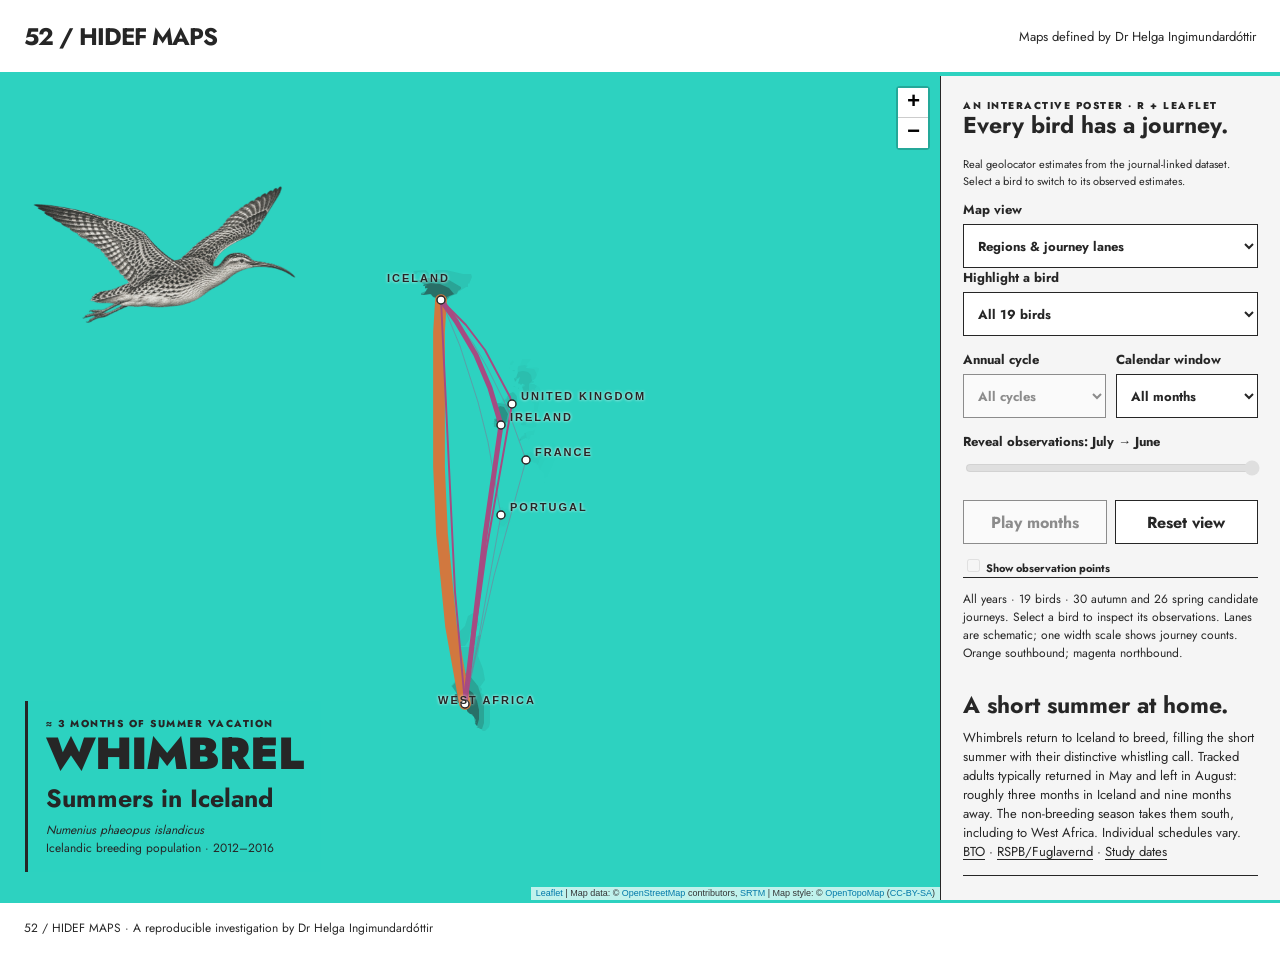
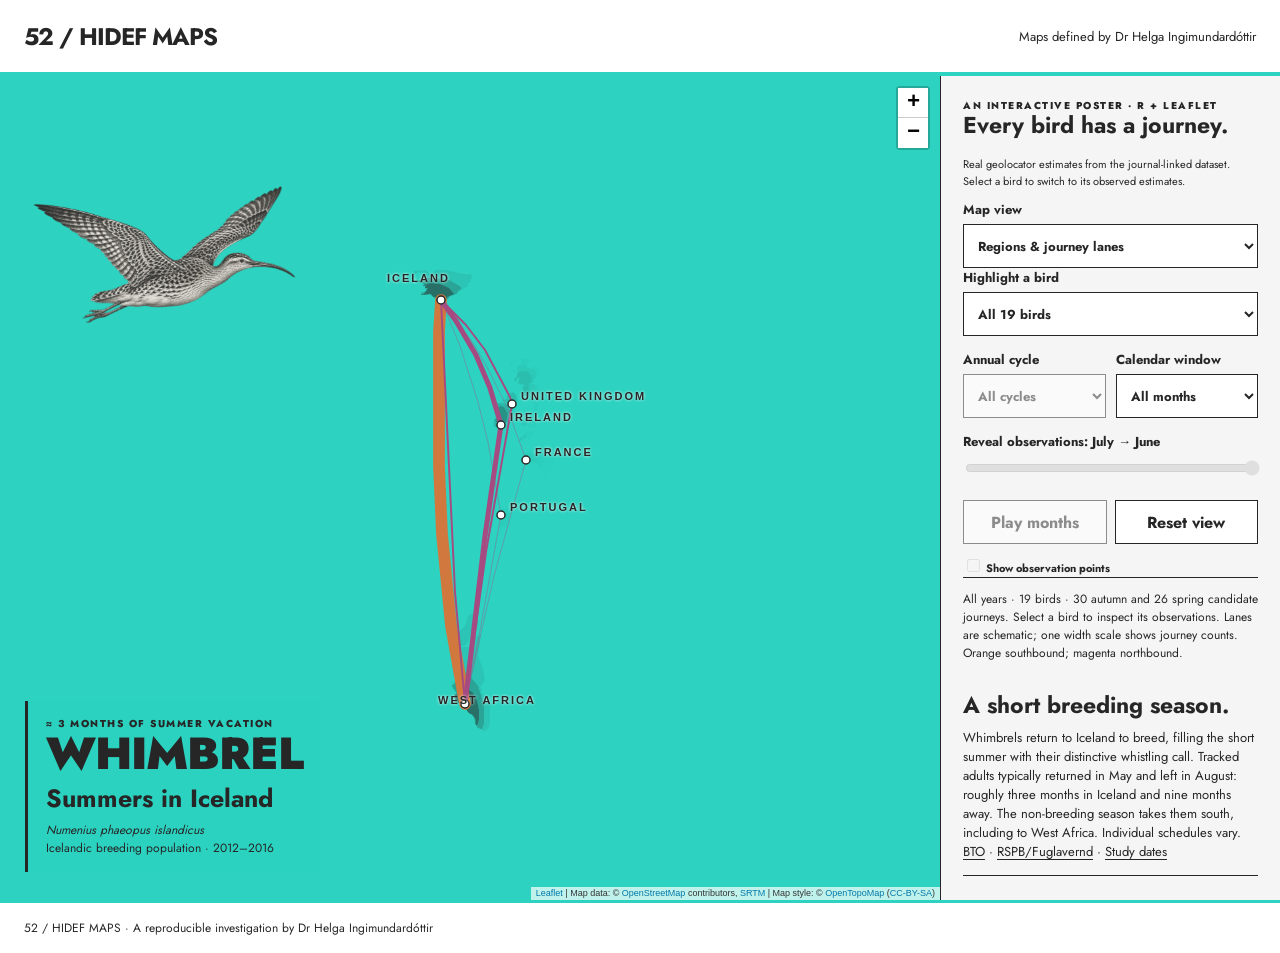
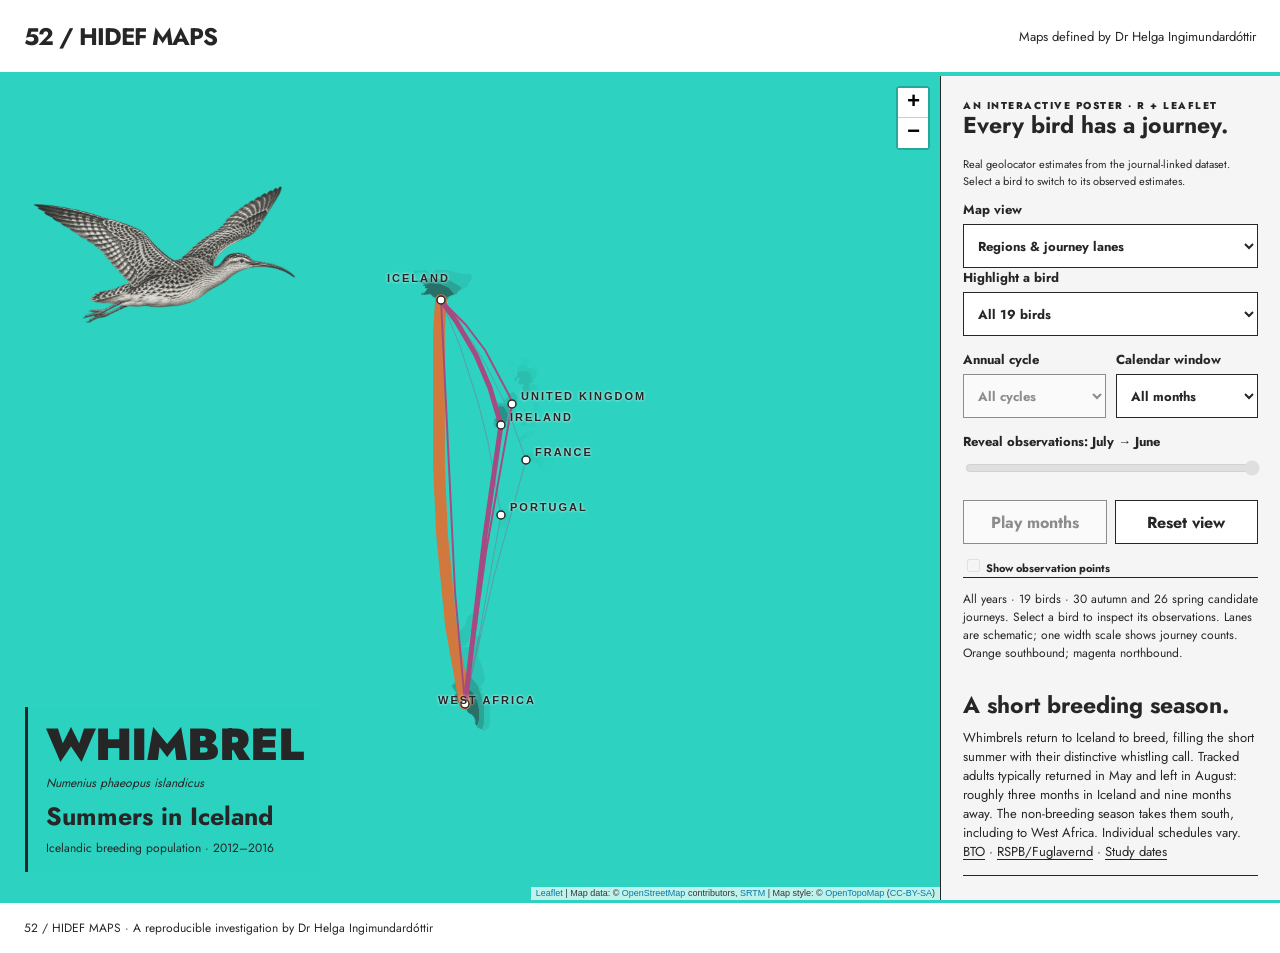
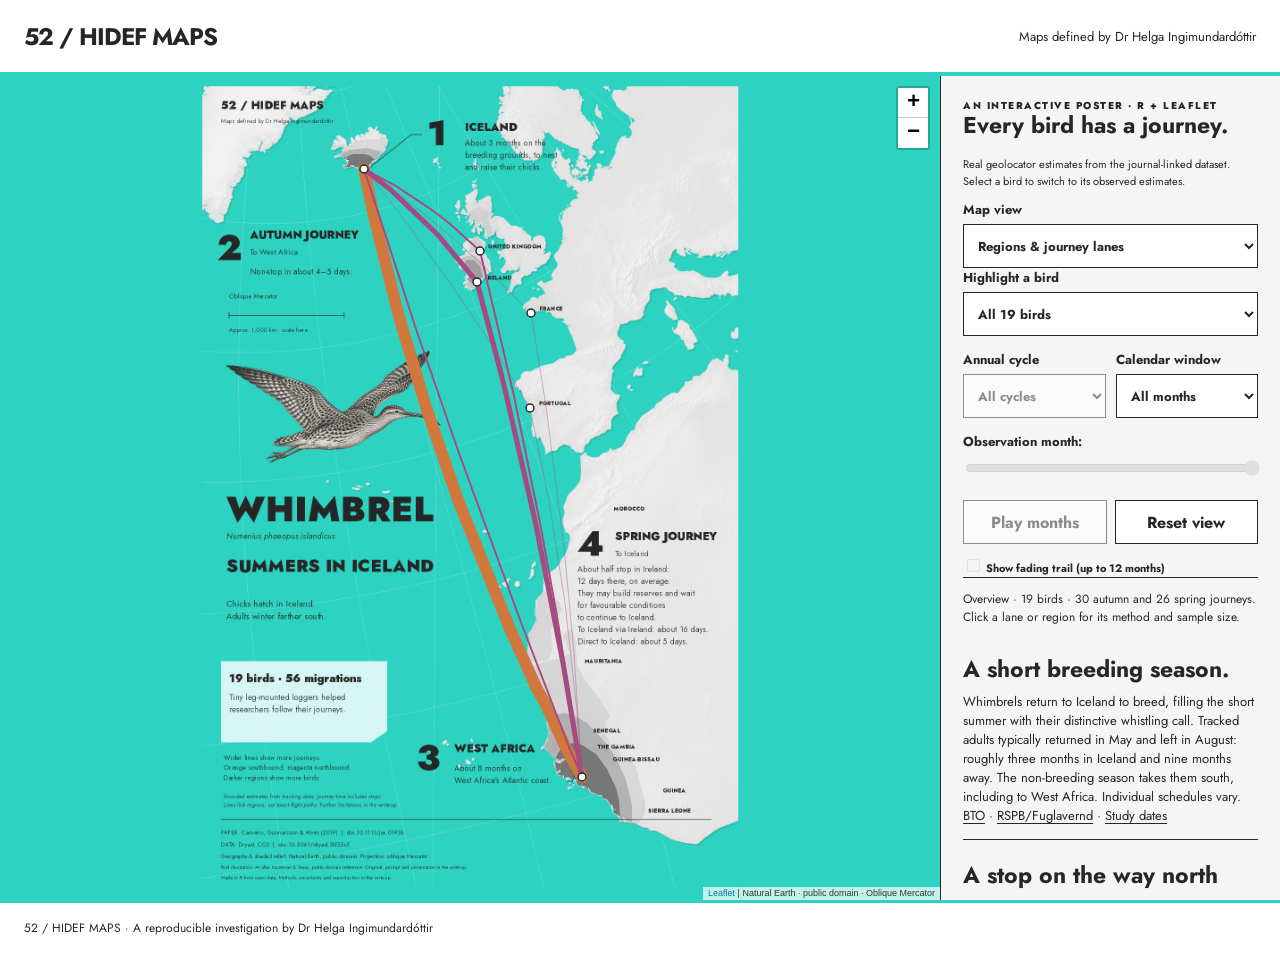
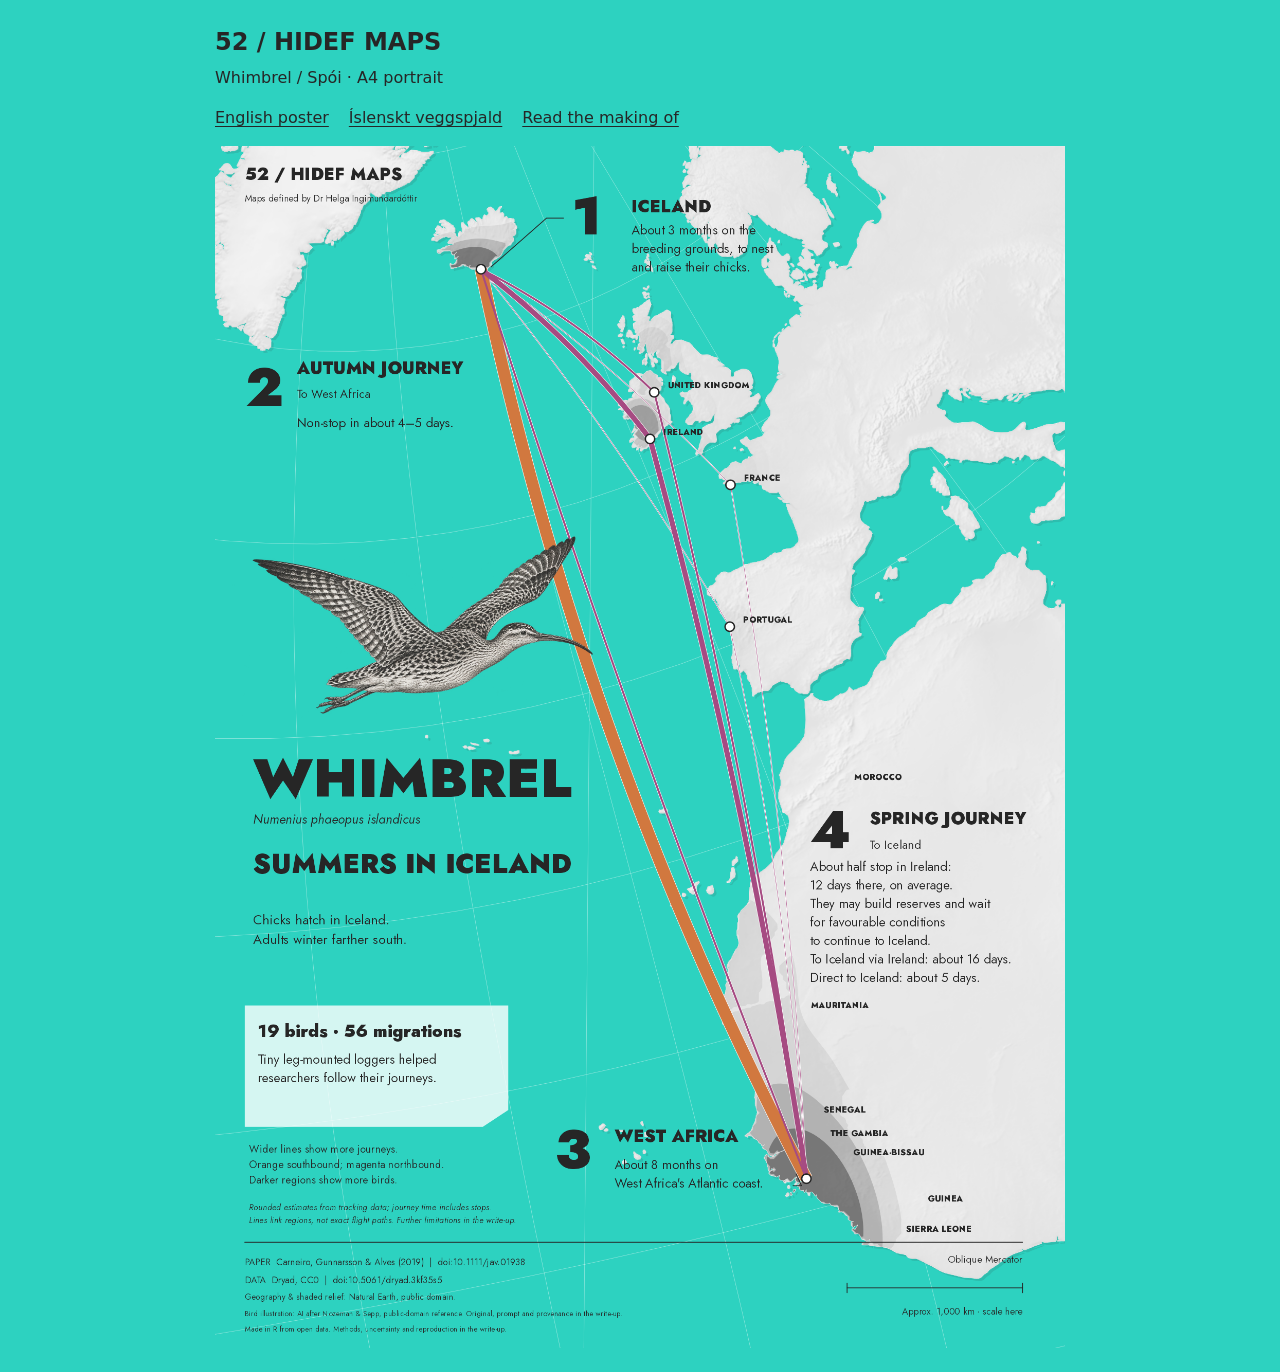
